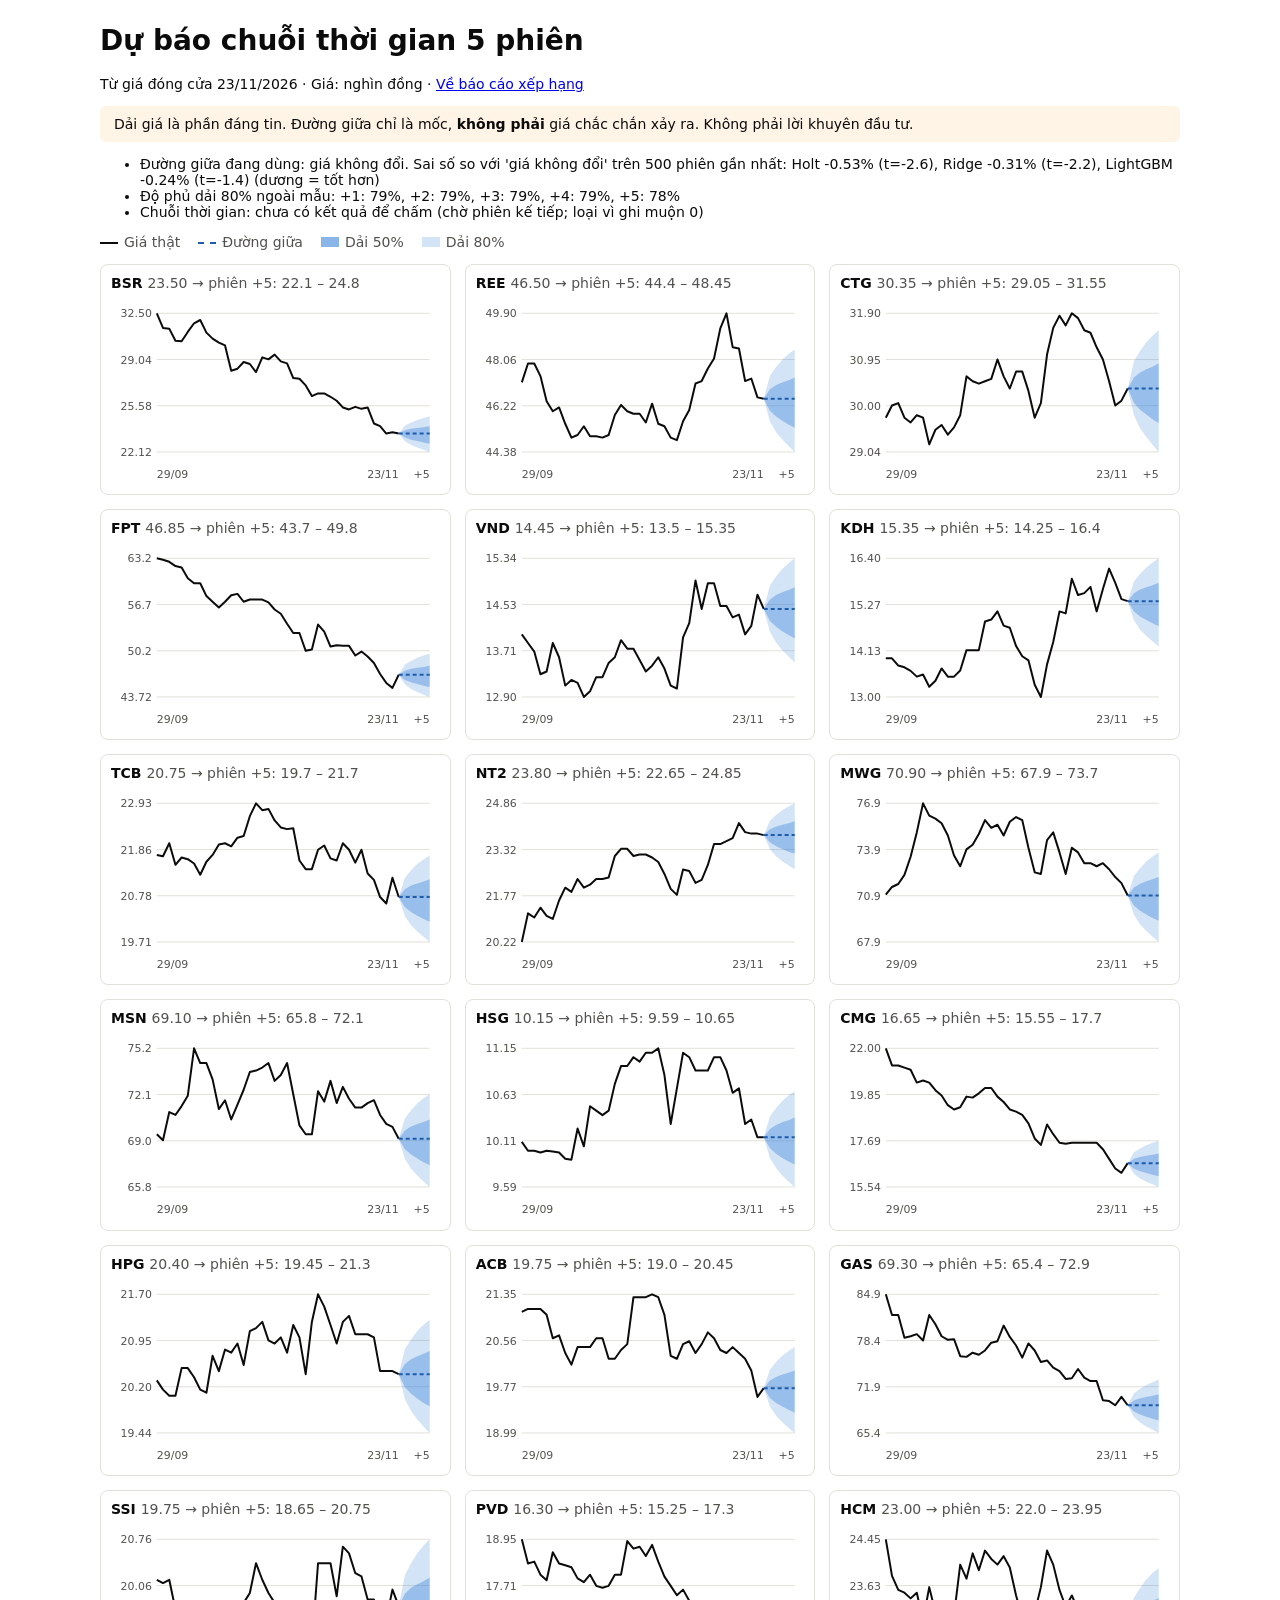
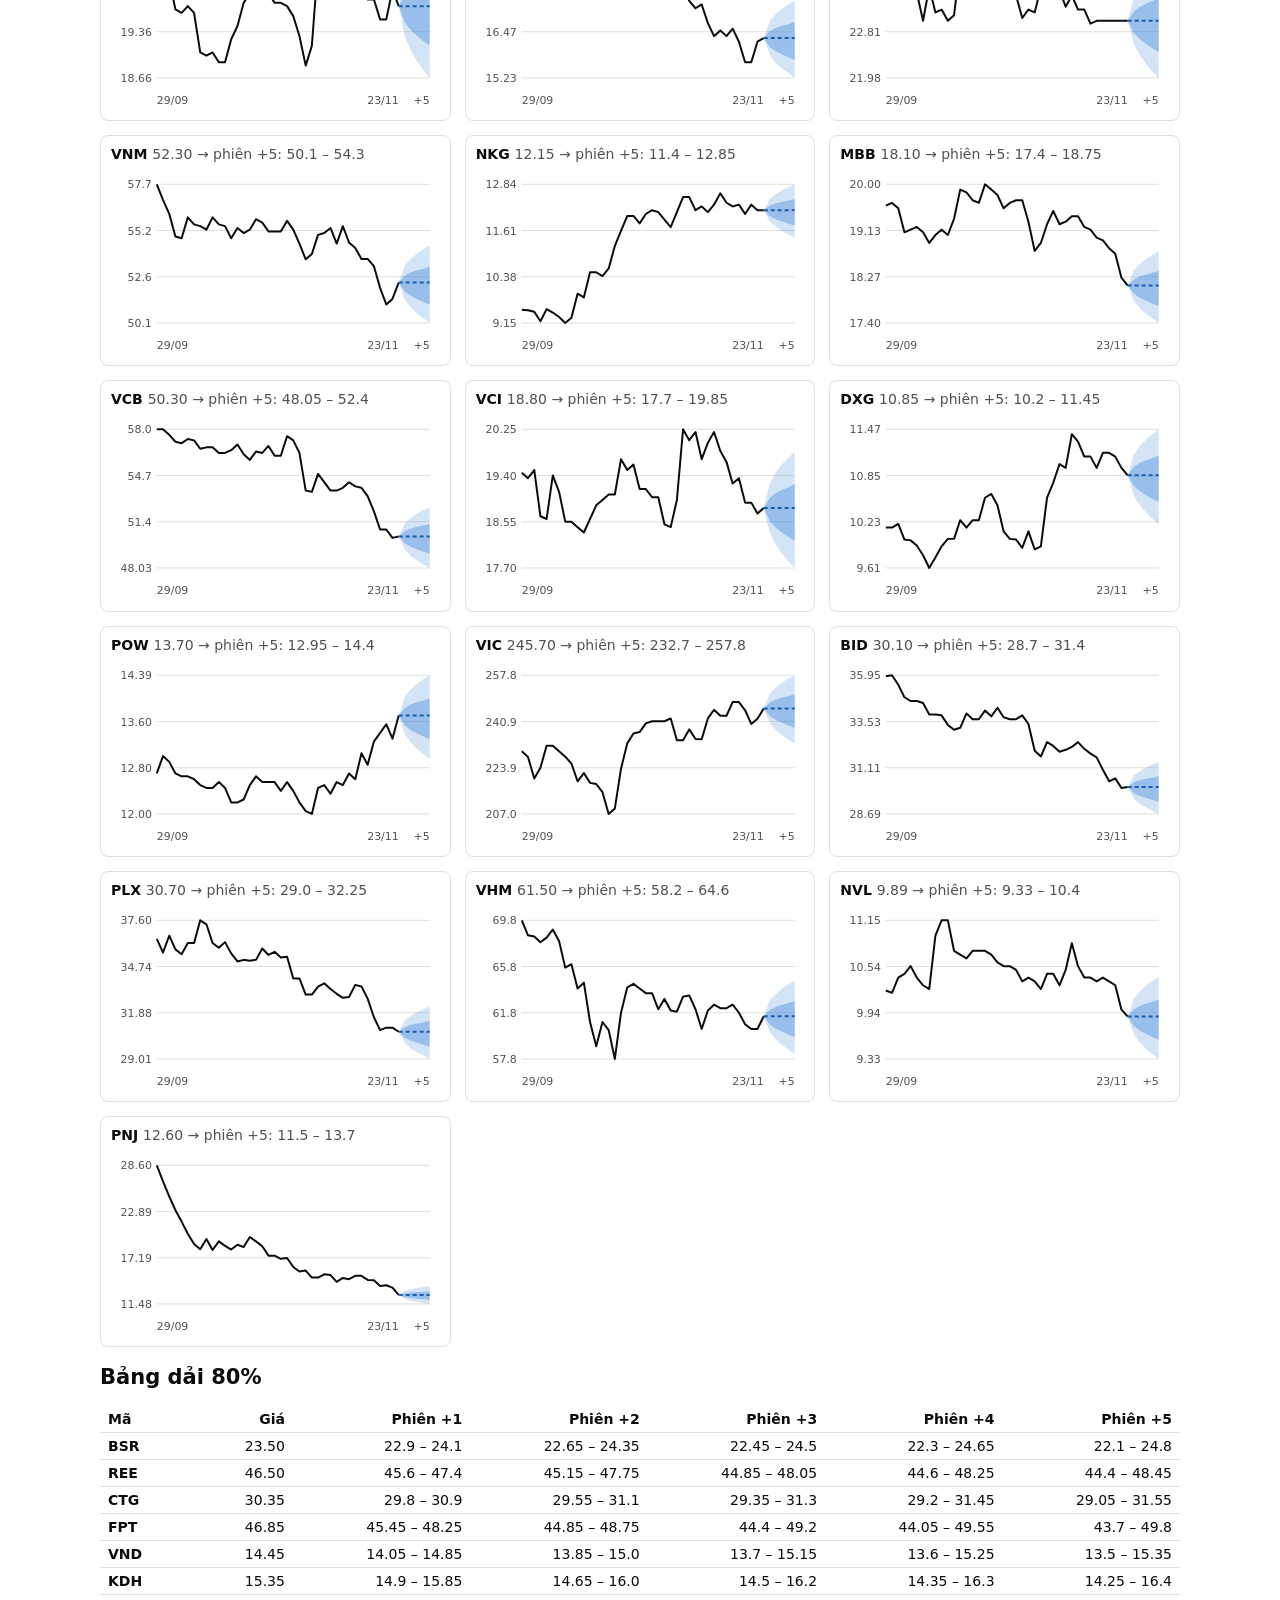
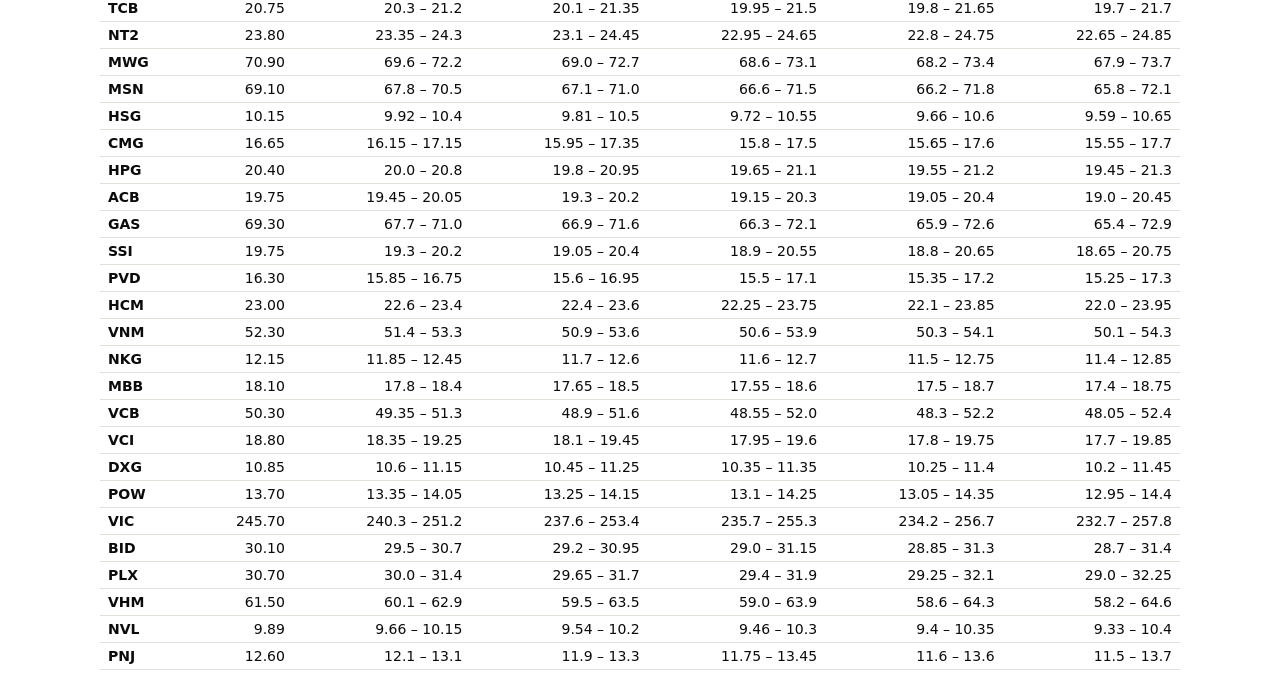
==== output/forecast.html @ 126f2294 "VN Stock Advisor: ranking, time-series forecast, live scoring and web page Co-Authored-By: Claude Op" ====
<!doctype html><html lang=vi><meta charset=utf-8><meta name=viewport content="width=device-width,initial-scale=1">
<title>Dự báo chuỗi thời gian</title><style>body{font:14px system-ui;max-width:1080px;margin:24px auto;padding:0 16px;color:#0b0b0b;background:#fff}
.g{display:grid;grid-template-columns:repeat(auto-fill,minmax(300px,1fr));gap:14px}
figure{margin:0;border:1px solid #e1e0d9;border-radius:8px;padding:10px;position:relative}
figcaption{font-weight:600;margin-bottom:4px}figcaption span{font-weight:400;color:#52514e}
svg{width:100%;height:auto;display:block}svg text{font:11px system-ui;fill:#52514e}
.k{display:flex;gap:18px;flex-wrap:wrap;margin:8px 0 14px;color:#52514e}.k i{display:inline-block;width:18px;height:10px;margin-right:6px}
.tip{position:absolute;display:none;background:#0b0b0b;color:#fff;font-size:12px;padding:4px 7px;border-radius:4px;pointer-events:none;white-space:nowrap;z-index:2}
.t{overflow-x:auto}table{border-collapse:collapse;width:100%}td,th{border-bottom:1px solid #e1e0d9;padding:5px 8px;text-align:right;white-space:nowrap}
td:first-child,th:first-child{text-align:left}.w{background:#fff4e5;padding:10px 14px;border-radius:6px}</style><h1>Dự báo chuỗi thời gian 5 phiên</h1>
<p>Từ giá đóng cửa 23/11/2026 · Giá: nghìn đồng · <a href=report.html>Về báo cáo xếp hạng</a></p>
<p class=w>Dải giá là phần đáng tin. Đường giữa chỉ là mốc, <b>không phải</b> giá chắc chắn xảy ra. Không phải lời khuyên đầu tư.</p>
<ul><li>Đường giữa đang dùng: giá không đổi. Sai số so với &#x27;giá không đổi&#x27; trên 500 phiên gần nhất: Holt -0.53% (t=-2.6), Ridge -0.31% (t=-2.2), LightGBM -0.24% (t=-1.4) (dương = tốt hơn)</li><li>Độ phủ dải 80% ngoài mẫu: +1: 79%, +2: 79%, +3: 79%, +4: 79%, +5: 78%</li><li>Chuỗi thời gian: chưa có kết quả để chấm (chờ phiên kế tiếp; loại vì ghi muộn 0)</li></ul>
<div class=k><span><i style="background:#0b0b0b;height:2px;vertical-align:middle"></i>Giá thật</span>
<span><i style="border-top:2px dashed #1c5cab;height:0;vertical-align:middle"></i>Đường giữa</span>
<span><i style="background:#2a78d6;opacity:.55"></i>Dải 50%</span><span><i style="background:#2a78d6;opacity:.2"></i>Dải 80%</span></div>
<div class=g><figure data-p='[[46.0, &quot;29/09: 32.50&quot;], [52.2, &quot;30/09: 31.40&quot;], [58.5, &quot;01/10: 31.35&quot;], [64.7, &quot;02/10: 30.45&quot;], [70.9, &quot;05/10: 30.40&quot;], [77.1, &quot;06/10: 31.10&quot;], [83.4, &quot;07/10: 31.75&quot;], [89.6, &quot;08/10: 32.00&quot;], [95.8, &quot;09/10: 31.05&quot;], [102.0, &quot;12/10: 30.60&quot;], [108.3, &quot;13/10: 30.30&quot;], [114.5, &quot;14/10: 30.10&quot;], [120.7, &quot;15/10: 28.20&quot;], [127.0, &quot;16/10: 28.35&quot;], [133.2, &quot;19/10: 28.85&quot;], [139.4, &quot;20/10: 28.70&quot;], [145.6, &quot;21/10: 28.10&quot;], [151.9, &quot;22/10: 29.20&quot;], [158.1, &quot;23/10: 29.05&quot;], [164.3, &quot;26/10: 29.40&quot;], [170.5, &quot;27/10: 28.90&quot;], [176.8, &quot;28/10: 28.75&quot;], [183.0, &quot;29/10: 27.65&quot;], [189.2, &quot;30/10: 27.60&quot;], [195.5, &quot;02/11: 27.10&quot;], [201.7, &quot;03/11: 26.30&quot;], [207.9, &quot;04/11: 26.50&quot;], [214.1, &quot;05/11: 26.50&quot;], [220.4, &quot;06/11: 26.25&quot;], [226.6, &quot;09/11: 25.95&quot;], [232.8, &quot;10/11: 25.45&quot;], [239.0, &quot;11/11: 25.30&quot;], [245.3, &quot;12/11: 25.50&quot;], [251.5, &quot;13/11: 25.35&quot;], [257.7, &quot;16/11: 25.45&quot;], [264.0, &quot;17/11: 24.25&quot;], [270.2, &quot;18/11: 24.05&quot;], [276.4, &quot;19/11: 23.50&quot;], [282.6, &quot;20/11: 23.60&quot;], [288.9, &quot;23/11: 23.50&quot;], [295.1, &quot;Phiên +1: 22.9 – 24.1 (80%)&quot;], [301.3, &quot;Phiên +2: 22.65 – 24.35 (80%)&quot;], [307.5, &quot;Phiên +3: 22.45 – 24.5 (80%)&quot;], [313.8, &quot;Phiên +4: 22.3 – 24.65 (80%)&quot;], [320.0, &quot;Phiên +5: 22.1 – 24.8 (80%)&quot;]]'><figcaption>BSR <span>23.50 → phiên +5: 22.1 – 24.8</span></figcaption><svg viewBox='0 0 330 190' role=img aria-label='BSR'><line x1=46 x2=320 y1=157.6 y2=157.6 stroke='#e1e0d9'/><text x=41 y=161.6 text-anchor=end>22.12</text><line x1=46 x2=320 y1=111.2 y2=111.2 stroke='#e1e0d9'/><text x=41 y=115.2 text-anchor=end>25.58</text><line x1=46 x2=320 y1=64.8 y2=64.8 stroke='#e1e0d9'/><text x=41 y=68.8 text-anchor=end>29.04</text><line x1=46 x2=320 y1=18.4 y2=18.4 stroke='#e1e0d9'/><text x=41 y=22.4 text-anchor=end>32.50</text><polygon points='288.9,139.1 295.1,131.2 301.3,128.0 307.5,125.5 313.8,123.6 320.0,121.7 320.0,157.6 313.8,155.4 307.5,153.2 301.3,150.7 295.1,146.9 288.9,139.1' fill='#2a78d6' opacity='.2'/><polygon points='288.9,139.1 295.1,135.9 301.3,134.4 307.5,133.5 313.8,132.7 320.0,131.6 320.0,149.3 313.8,148.0 307.5,146.7 301.3,145.3 295.1,143.2 288.9,139.1' fill='#2a78d6' opacity='.35'/><polyline points='46.0,18.4 52.2,33.1 58.5,33.8 64.7,45.9 70.9,46.5 77.1,37.1 83.4,28.4 89.6,25.1 95.8,37.8 102.0,43.8 108.3,47.9 114.5,50.6 120.7,76.0 127.0,74.0 133.2,67.3 139.4,69.3 145.6,77.4 151.9,62.6 158.1,64.6 164.3,59.9 170.5,66.7 176.8,68.7 183.0,83.4 189.2,84.1 195.5,90.8 201.7,101.5 207.9,98.8 214.1,98.8 220.4,102.2 226.6,106.2 232.8,112.9 239.0,114.9 245.3,112.3 251.5,114.3 257.7,112.9 264.0,129.0 270.2,131.7 276.4,139.1 282.6,137.8 288.9,139.1' fill=none stroke='#0b0b0b' stroke-width=2 stroke-linejoin=round /><polyline points='288.9,139.1 295.1,139.1 301.3,139.1 307.5,139.1 313.8,139.1 320.0,139.1' fill=none stroke='#1c5cab' stroke-width=2 stroke-dasharray='4 3'/><text x=46 y=184>29/09</text><text x=288.9 y=184 text-anchor=end>23/11</text><text x=320 y=184 text-anchor=end>+5</text><line class=x y1=10 y2=166 stroke='#898781' style='display:none'/></svg><div class=tip></div></figure><figure data-p='[[46.0, &quot;29/09: 47.15&quot;], [52.2, &quot;30/09: 47.90&quot;], [58.5, &quot;01/10: 47.90&quot;], [64.7, &quot;02/10: 47.40&quot;], [70.9, &quot;05/10: 46.40&quot;], [77.1, &quot;06/10: 46.00&quot;], [83.4, &quot;07/10: 46.15&quot;], [89.6, &quot;08/10: 45.50&quot;], [95.8, &quot;09/10: 44.95&quot;], [102.0, &quot;12/10: 45.05&quot;], [108.3, &quot;13/10: 45.40&quot;], [114.5, &quot;14/10: 45.00&quot;], [120.7, &quot;15/10: 45.00&quot;], [127.0, &quot;16/10: 44.95&quot;], [133.2, &quot;19/10: 45.05&quot;], [139.4, &quot;20/10: 45.85&quot;], [145.6, &quot;21/10: 46.25&quot;], [151.9, &quot;22/10: 46.00&quot;], [158.1, &quot;23/10: 45.90&quot;], [164.3, &quot;26/10: 45.90&quot;], [170.5, &quot;27/10: 45.55&quot;], [176.8, &quot;28/10: 46.30&quot;], [183.0, &quot;29/10: 45.50&quot;], [189.2, &quot;30/10: 45.40&quot;], [195.5, &quot;02/11: 44.95&quot;], [201.7, &quot;03/11: 44.85&quot;], [207.9, &quot;04/11: 45.60&quot;], [214.1, &quot;05/11: 46.05&quot;], [220.4, &quot;06/11: 47.10&quot;], [226.6, &quot;09/11: 47.20&quot;], [232.8, &quot;10/11: 47.70&quot;], [239.0, &quot;11/11: 48.10&quot;], [245.3, &quot;12/11: 49.30&quot;], [251.5, &quot;13/11: 49.90&quot;], [257.7, &quot;16/11: 48.55&quot;], [264.0, &quot;17/11: 48.50&quot;], [270.2, &quot;18/11: 47.20&quot;], [276.4, &quot;19/11: 47.30&quot;], [282.6, &quot;20/11: 46.55&quot;], [288.9, &quot;23/11: 46.50&quot;], [295.1, &quot;Phiên +1: 45.6 – 47.4 (80%)&quot;], [301.3, &quot;Phiên +2: 45.15 – 47.75 (80%)&quot;], [307.5, &quot;Phiên +3: 44.85 – 48.05 (80%)&quot;], [313.8, &quot;Phiên +4: 44.6 – 48.25 (80%)&quot;], [320.0, &quot;Phiên +5: 44.4 – 48.45 (80%)&quot;]]'><figcaption>REE <span>46.50 → phiên +5: 44.4 – 48.45</span></figcaption><svg viewBox='0 0 330 190' role=img aria-label='REE'><line x1=46 x2=320 y1=157.6 y2=157.6 stroke='#e1e0d9'/><text x=41 y=161.6 text-anchor=end>44.38</text><line x1=46 x2=320 y1=111.2 y2=111.2 stroke='#e1e0d9'/><text x=41 y=115.2 text-anchor=end>46.22</text><line x1=46 x2=320 y1=64.8 y2=64.8 stroke='#e1e0d9'/><text x=41 y=68.8 text-anchor=end>48.06</text><line x1=46 x2=320 y1=18.4 y2=18.4 stroke='#e1e0d9'/><text x=41 y=22.4 text-anchor=end>49.90</text><polygon points='288.9,104.1 295.1,81.0 301.3,72.2 307.5,64.9 313.8,59.3 320.0,54.6 320.0,157.6 313.8,151.5 307.5,145.2 301.3,137.7 295.1,126.9 288.9,104.1' fill='#2a78d6' opacity='.2'/><polygon points='288.9,104.1 295.1,94.7 301.3,90.4 307.5,87.8 313.8,85.6 320.0,82.8 320.0,133.4 313.8,130.1 307.5,126.2 301.3,122.0 295.1,116.2 288.9,104.1' fill='#2a78d6' opacity='.35'/><polyline points='46.0,87.7 52.2,68.8 58.5,68.8 64.7,81.4 70.9,106.6 77.1,116.7 83.4,112.9 89.6,129.3 95.8,143.2 102.0,140.6 108.3,131.8 114.5,141.9 120.7,141.9 127.0,143.2 133.2,140.6 139.4,120.5 145.6,110.4 151.9,116.7 158.1,119.2 164.3,119.2 170.5,128.0 176.8,109.1 183.0,129.3 189.2,131.8 195.5,143.2 201.7,145.7 207.9,126.8 214.1,115.4 220.4,88.9 226.6,86.4 232.8,73.8 239.0,63.7 245.3,33.5 251.5,18.4 257.7,52.4 264.0,53.7 270.2,86.4 276.4,83.9 282.6,102.8 288.9,104.1' fill=none stroke='#0b0b0b' stroke-width=2 stroke-linejoin=round /><polyline points='288.9,104.1 295.1,104.1 301.3,104.1 307.5,104.1 313.8,104.1 320.0,104.1' fill=none stroke='#1c5cab' stroke-width=2 stroke-dasharray='4 3'/><text x=46 y=184>29/09</text><text x=288.9 y=184 text-anchor=end>23/11</text><text x=320 y=184 text-anchor=end>+5</text><line class=x y1=10 y2=166 stroke='#898781' style='display:none'/></svg><div class=tip></div></figure><figure data-p='[[46.0, &quot;29/09: 29.75&quot;], [52.2, &quot;30/09: 30.00&quot;], [58.5, &quot;01/10: 30.05&quot;], [64.7, &quot;02/10: 29.75&quot;], [70.9, &quot;05/10: 29.65&quot;], [77.1, &quot;06/10: 29.80&quot;], [83.4, &quot;07/10: 29.75&quot;], [89.6, &quot;08/10: 29.20&quot;], [95.8, &quot;09/10: 29.50&quot;], [102.0, &quot;12/10: 29.60&quot;], [108.3, &quot;13/10: 29.40&quot;], [114.5, &quot;14/10: 29.55&quot;], [120.7, &quot;15/10: 29.80&quot;], [127.0, &quot;16/10: 30.60&quot;], [133.2, &quot;19/10: 30.50&quot;], [139.4, &quot;20/10: 30.45&quot;], [145.6, &quot;21/10: 30.50&quot;], [151.9, &quot;22/10: 30.55&quot;], [158.1, &quot;23/10: 30.95&quot;], [164.3, &quot;26/10: 30.60&quot;], [170.5, &quot;27/10: 30.35&quot;], [176.8, &quot;28/10: 30.70&quot;], [183.0, &quot;29/10: 30.70&quot;], [189.2, &quot;30/10: 30.30&quot;], [195.5, &quot;02/11: 29.75&quot;], [201.7, &quot;03/11: 30.05&quot;], [207.9, &quot;04/11: 31.05&quot;], [214.1, &quot;05/11: 31.60&quot;], [220.4, &quot;06/11: 31.85&quot;], [226.6, &quot;09/11: 31.65&quot;], [232.8, &quot;10/11: 31.90&quot;], [239.0, &quot;11/11: 31.80&quot;], [245.3, &quot;12/11: 31.55&quot;], [251.5, &quot;13/11: 31.50&quot;], [257.7, &quot;16/11: 31.20&quot;], [264.0, &quot;17/11: 30.95&quot;], [270.2, &quot;18/11: 30.50&quot;], [276.4, &quot;19/11: 30.00&quot;], [282.6, &quot;20/11: 30.10&quot;], [288.9, &quot;23/11: 30.35&quot;], [295.1, &quot;Phiên +1: 29.8 – 30.9 (80%)&quot;], [301.3, &quot;Phiên +2: 29.55 – 31.1 (80%)&quot;], [307.5, &quot;Phiên +3: 29.35 – 31.3 (80%)&quot;], [313.8, &quot;Phiên +4: 29.2 – 31.45 (80%)&quot;], [320.0, &quot;Phiên +5: 29.05 – 31.55 (80%)&quot;]]'><figcaption>CTG <span>30.35 → phiên +5: 29.05 – 31.55</span></figcaption><svg viewBox='0 0 330 190' role=img aria-label='CTG'><line x1=46 x2=320 y1=157.6 y2=157.6 stroke='#e1e0d9'/><text x=41 y=161.6 text-anchor=end>29.04</text><line x1=46 x2=320 y1=111.2 y2=111.2 stroke='#e1e0d9'/><text x=41 y=115.2 text-anchor=end>30.00</text><line x1=46 x2=320 y1=64.8 y2=64.8 stroke='#e1e0d9'/><text x=41 y=68.8 text-anchor=end>30.95</text><line x1=46 x2=320 y1=18.4 y2=18.4 stroke='#e1e0d9'/><text x=41 y=22.4 text-anchor=end>31.90</text><polygon points='288.9,93.9 295.1,66.7 301.3,56.2 307.5,47.5 313.8,40.8 320.0,35.2 320.0,157.6 313.8,150.3 307.5,142.7 301.3,133.8 295.1,120.8 288.9,93.9' fill='#2a78d6' opacity='.2'/><polygon points='288.9,93.9 295.1,82.9 301.3,77.8 307.5,74.6 313.8,72.0 320.0,68.6 320.0,128.7 313.8,124.8 307.5,120.1 301.3,115.1 295.1,108.2 288.9,93.9' fill='#2a78d6' opacity='.35'/><polyline points='46.0,123.2 52.2,111.0 58.5,108.5 64.7,123.2 70.9,128.0 77.1,120.7 83.4,123.2 89.6,150.0 95.8,135.3 102.0,130.5 108.3,140.2 114.5,132.9 120.7,120.7 127.0,81.7 133.2,86.6 139.4,89.0 145.6,86.6 151.9,84.2 158.1,64.7 164.3,81.7 170.5,93.9 176.8,76.9 183.0,76.9 189.2,96.3 195.5,123.2 201.7,108.5 207.9,59.8 214.1,33.0 220.4,20.8 226.6,30.5 232.8,18.4 239.0,23.2 245.3,35.4 251.5,37.9 257.7,52.5 264.0,64.7 270.2,86.6 276.4,111.0 282.6,106.1 288.9,93.9' fill=none stroke='#0b0b0b' stroke-width=2 stroke-linejoin=round /><polyline points='288.9,93.9 295.1,93.9 301.3,93.9 307.5,93.9 313.8,93.9 320.0,93.9' fill=none stroke='#1c5cab' stroke-width=2 stroke-dasharray='4 3'/><text x=46 y=184>29/09</text><text x=288.9 y=184 text-anchor=end>23/11</text><text x=320 y=184 text-anchor=end>+5</text><line class=x y1=10 y2=166 stroke='#898781' style='display:none'/></svg><div class=tip></div></figure><figure data-p='[[46.0, &quot;29/09: 63.20&quot;], [52.2, &quot;30/09: 63.00&quot;], [58.5, &quot;01/10: 62.70&quot;], [64.7, &quot;02/10: 62.10&quot;], [70.9, &quot;05/10: 61.90&quot;], [77.1, &quot;06/10: 60.40&quot;], [83.4, &quot;07/10: 59.70&quot;], [89.6, &quot;08/10: 59.70&quot;], [95.8, &quot;09/10: 57.90&quot;], [102.0, &quot;12/10: 57.10&quot;], [108.3, &quot;13/10: 56.30&quot;], [114.5, &quot;14/10: 57.10&quot;], [120.7, &quot;15/10: 58.00&quot;], [127.0, &quot;16/10: 58.20&quot;], [133.2, &quot;19/10: 57.10&quot;], [139.4, &quot;20/10: 57.40&quot;], [145.6, &quot;21/10: 57.40&quot;], [151.9, &quot;22/10: 57.40&quot;], [158.1, &quot;23/10: 57.00&quot;], [164.3, &quot;26/10: 56.00&quot;], [170.5, &quot;27/10: 55.40&quot;], [176.8, &quot;28/10: 54.00&quot;], [183.0, &quot;29/10: 52.70&quot;], [189.2, &quot;30/10: 52.70&quot;], [195.5, &quot;02/11: 50.20&quot;], [201.7, &quot;03/11: 50.40&quot;], [207.9, &quot;04/11: 53.90&quot;], [214.1, &quot;05/11: 52.90&quot;], [220.4, &quot;06/11: 50.80&quot;], [226.6, &quot;09/11: 51.00&quot;], [232.8, &quot;10/11: 50.90&quot;], [239.0, &quot;11/11: 50.90&quot;], [245.3, &quot;12/11: 49.55&quot;], [251.5, &quot;13/11: 50.10&quot;], [257.7, &quot;16/11: 49.40&quot;], [264.0, &quot;17/11: 48.50&quot;], [270.2, &quot;18/11: 46.95&quot;], [276.4, &quot;19/11: 45.70&quot;], [282.6, &quot;20/11: 45.00&quot;], [288.9, &quot;23/11: 46.85&quot;], [295.1, &quot;Phiên +1: 45.45 – 48.25 (80%)&quot;], [301.3, &quot;Phiên +2: 44.85 – 48.75 (80%)&quot;], [307.5, &quot;Phiên +3: 44.4 – 49.2 (80%)&quot;], [313.8, &quot;Phiên +4: 44.05 – 49.55 (80%)&quot;], [320.0, &quot;Phiên +5: 43.7 – 49.8 (80%)&quot;]]'><figcaption>FPT <span>46.85 → phiên +5: 43.7 – 49.8</span></figcaption><svg viewBox='0 0 330 190' role=img aria-label='FPT'><line x1=46 x2=320 y1=157.6 y2=157.6 stroke='#e1e0d9'/><text x=41 y=161.6 text-anchor=end>43.72</text><line x1=46 x2=320 y1=111.2 y2=111.2 stroke='#e1e0d9'/><text x=41 y=115.2 text-anchor=end>50.2</text><line x1=46 x2=320 y1=64.8 y2=64.8 stroke='#e1e0d9'/><text x=41 y=68.8 text-anchor=end>56.7</text><line x1=46 x2=320 y1=18.4 y2=18.4 stroke='#e1e0d9'/><text x=41 y=22.4 text-anchor=end>63.2</text><polygon points='288.9,135.3 295.1,125.1 301.3,121.5 307.5,118.3 313.8,116.0 320.0,114.2 320.0,157.6 313.8,155.3 307.5,152.7 301.3,149.6 295.1,145.2 288.9,135.3' fill='#2a78d6' opacity='.2'/><polygon points='288.9,135.3 295.1,131.2 301.3,129.4 307.5,128.2 313.8,127.4 320.0,126.2 320.0,147.6 313.8,146.3 307.5,144.7 301.3,142.9 295.1,140.6 288.9,135.3' fill='#2a78d6' opacity='.35'/><polyline points='46.0,18.4 52.2,19.8 58.5,21.9 64.7,26.2 70.9,27.7 77.1,38.4 83.4,43.4 89.6,43.4 95.8,56.3 102.0,62.0 108.3,67.7 114.5,62.0 120.7,55.5 127.0,54.1 133.2,62.0 139.4,59.8 145.6,59.8 151.9,59.8 158.1,62.7 164.3,69.8 170.5,74.1 176.8,84.1 183.0,93.4 189.2,93.4 195.5,111.3 201.7,109.9 207.9,84.9 214.1,92.0 220.4,107.0 226.6,105.6 232.8,106.3 239.0,106.3 245.3,116.0 251.5,112.0 257.7,117.0 264.0,123.5 270.2,134.6 276.4,143.5 282.6,148.5 288.9,135.3' fill=none stroke='#0b0b0b' stroke-width=2 stroke-linejoin=round /><polyline points='288.9,135.3 295.1,135.3 301.3,135.3 307.5,135.3 313.8,135.3 320.0,135.3' fill=none stroke='#1c5cab' stroke-width=2 stroke-dasharray='4 3'/><text x=46 y=184>29/09</text><text x=288.9 y=184 text-anchor=end>23/11</text><text x=320 y=184 text-anchor=end>+5</text><line class=x y1=10 y2=166 stroke='#898781' style='display:none'/></svg><div class=tip></div></figure><figure data-p='[[46.0, &quot;29/09: 14.00&quot;], [52.2, &quot;30/09: 13.85&quot;], [58.5, &quot;01/10: 13.70&quot;], [64.7, &quot;02/10: 13.30&quot;], [70.9, &quot;05/10: 13.35&quot;], [77.1, &quot;06/10: 13.85&quot;], [83.4, &quot;07/10: 13.60&quot;], [89.6, &quot;08/10: 13.10&quot;], [95.8, &quot;09/10: 13.20&quot;], [102.0, &quot;12/10: 13.15&quot;], [108.3, &quot;13/10: 12.90&quot;], [114.5, &quot;14/10: 13.00&quot;], [120.7, &quot;15/10: 13.25&quot;], [127.0, &quot;16/10: 13.25&quot;], [133.2, &quot;19/10: 13.50&quot;], [139.4, &quot;20/10: 13.60&quot;], [145.6, &quot;21/10: 13.90&quot;], [151.9, &quot;22/10: 13.75&quot;], [158.1, &quot;23/10: 13.75&quot;], [164.3, &quot;26/10: 13.55&quot;], [170.5, &quot;27/10: 13.35&quot;], [176.8, &quot;28/10: 13.45&quot;], [183.0, &quot;29/10: 13.60&quot;], [189.2, &quot;30/10: 13.40&quot;], [195.5, &quot;02/11: 13.10&quot;], [201.7, &quot;03/11: 13.05&quot;], [207.9, &quot;04/11: 13.95&quot;], [214.1, &quot;05/11: 14.20&quot;], [220.4, &quot;06/11: 14.95&quot;], [226.6, &quot;09/11: 14.45&quot;], [232.8, &quot;10/11: 14.90&quot;], [239.0, &quot;11/11: 14.90&quot;], [245.3, &quot;12/11: 14.50&quot;], [251.5, &quot;13/11: 14.50&quot;], [257.7, &quot;16/11: 14.30&quot;], [264.0, &quot;17/11: 14.35&quot;], [270.2, &quot;18/11: 14.00&quot;], [276.4, &quot;19/11: 14.15&quot;], [282.6, &quot;20/11: 14.70&quot;], [288.9, &quot;23/11: 14.45&quot;], [295.1, &quot;Phiên +1: 14.05 – 14.85 (80%)&quot;], [301.3, &quot;Phiên +2: 13.85 – 15.0 (80%)&quot;], [307.5, &quot;Phiên +3: 13.7 – 15.15 (80%)&quot;], [313.8, &quot;Phiên +4: 13.6 – 15.25 (80%)&quot;], [320.0, &quot;Phiên +5: 13.5 – 15.35 (80%)&quot;]]'><figcaption>VND <span>14.45 → phiên +5: 13.5 – 15.35</span></figcaption><svg viewBox='0 0 330 190' role=img aria-label='VND'><line x1=46 x2=320 y1=157.6 y2=157.6 stroke='#e1e0d9'/><text x=41 y=161.6 text-anchor=end>12.90</text><line x1=46 x2=320 y1=111.2 y2=111.2 stroke='#e1e0d9'/><text x=41 y=115.2 text-anchor=end>13.71</text><line x1=46 x2=320 y1=64.8 y2=64.8 stroke='#e1e0d9'/><text x=41 y=68.8 text-anchor=end>14.53</text><line x1=46 x2=320 y1=18.4 y2=18.4 stroke='#e1e0d9'/><text x=41 y=22.4 text-anchor=end>15.34</text><polygon points='288.9,69.2 295.1,45.7 301.3,36.6 307.5,29.1 313.8,23.3 320.0,18.4 320.0,123.1 313.8,117.0 307.5,110.6 301.3,103.0 295.1,92.1 288.9,69.2' fill='#2a78d6' opacity='.2'/><polygon points='288.9,69.2 295.1,59.7 301.3,55.3 307.5,52.5 313.8,50.3 320.0,47.4 320.0,98.8 313.8,95.5 307.5,91.5 301.3,87.2 295.1,81.3 288.9,69.2' fill='#2a78d6' opacity='.35'/><polyline points='46.0,94.8 52.2,103.4 58.5,112.0 64.7,134.8 70.9,132.0 77.1,103.4 83.4,117.7 89.6,146.2 95.8,140.5 102.0,143.4 108.3,157.6 114.5,151.9 120.7,137.7 127.0,137.7 133.2,123.4 139.4,117.7 145.6,100.6 151.9,109.1 158.1,109.1 164.3,120.5 170.5,132.0 176.8,126.2 183.0,117.7 189.2,129.1 195.5,146.2 201.7,149.1 207.9,97.7 214.1,83.4 220.4,40.6 226.6,69.2 232.8,43.5 239.0,43.5 245.3,66.3 251.5,66.3 257.7,77.7 264.0,74.9 270.2,94.8 276.4,86.3 282.6,54.9 288.9,69.2' fill=none stroke='#0b0b0b' stroke-width=2 stroke-linejoin=round /><polyline points='288.9,69.2 295.1,69.2 301.3,69.2 307.5,69.2 313.8,69.2 320.0,69.2' fill=none stroke='#1c5cab' stroke-width=2 stroke-dasharray='4 3'/><text x=46 y=184>29/09</text><text x=288.9 y=184 text-anchor=end>23/11</text><text x=320 y=184 text-anchor=end>+5</text><line class=x y1=10 y2=166 stroke='#898781' style='display:none'/></svg><div class=tip></div></figure><figure data-p='[[46.0, &quot;29/09: 13.95&quot;], [52.2, &quot;30/09: 13.95&quot;], [58.5, &quot;01/10: 13.77&quot;], [64.7, &quot;02/10: 13.73&quot;], [70.9, &quot;05/10: 13.64&quot;], [77.1, &quot;06/10: 13.50&quot;], [83.4, &quot;07/10: 13.55&quot;], [89.6, &quot;08/10: 13.25&quot;], [95.8, &quot;09/10: 13.40&quot;], [102.0, &quot;12/10: 13.70&quot;], [108.3, &quot;13/10: 13.50&quot;], [114.5, &quot;14/10: 13.50&quot;], [120.7, &quot;15/10: 13.65&quot;], [127.0, &quot;16/10: 14.15&quot;], [133.2, &quot;19/10: 14.15&quot;], [139.4, &quot;20/10: 14.15&quot;], [145.6, &quot;21/10: 14.85&quot;], [151.9, &quot;22/10: 14.90&quot;], [158.1, &quot;23/10: 15.10&quot;], [164.3, &quot;26/10: 14.75&quot;], [170.5, &quot;27/10: 14.70&quot;], [176.8, &quot;28/10: 14.25&quot;], [183.0, &quot;29/10: 14.00&quot;], [189.2, &quot;30/10: 13.90&quot;], [195.5, &quot;02/11: 13.30&quot;], [201.7, &quot;03/11: 13.00&quot;], [207.9, &quot;04/11: 13.80&quot;], [214.1, &quot;05/11: 14.35&quot;], [220.4, &quot;06/11: 15.10&quot;], [226.6, &quot;09/11: 15.05&quot;], [232.8, &quot;10/11: 15.90&quot;], [239.0, &quot;11/11: 15.50&quot;], [245.3, &quot;12/11: 15.55&quot;], [251.5, &quot;13/11: 15.70&quot;], [257.7, &quot;16/11: 15.10&quot;], [264.0, &quot;17/11: 15.65&quot;], [270.2, &quot;18/11: 16.15&quot;], [276.4, &quot;19/11: 15.80&quot;], [282.6, &quot;20/11: 15.40&quot;], [288.9, &quot;23/11: 15.35&quot;], [295.1, &quot;Phiên +1: 14.9 – 15.85 (80%)&quot;], [301.3, &quot;Phiên +2: 14.65 – 16.0 (80%)&quot;], [307.5, &quot;Phiên +3: 14.5 – 16.2 (80%)&quot;], [313.8, &quot;Phiên +4: 14.35 – 16.3 (80%)&quot;], [320.0, &quot;Phiên +5: 14.25 – 16.4 (80%)&quot;]]'><figcaption>KDH <span>15.35 → phiên +5: 14.25 – 16.4</span></figcaption><svg viewBox='0 0 330 190' role=img aria-label='KDH'><line x1=46 x2=320 y1=157.6 y2=157.6 stroke='#e1e0d9'/><text x=41 y=161.6 text-anchor=end>13.00</text><line x1=46 x2=320 y1=111.2 y2=111.2 stroke='#e1e0d9'/><text x=41 y=115.2 text-anchor=end>14.13</text><line x1=46 x2=320 y1=64.8 y2=64.8 stroke='#e1e0d9'/><text x=41 y=68.8 text-anchor=end>15.27</text><line x1=46 x2=320 y1=18.4 y2=18.4 stroke='#e1e0d9'/><text x=41 y=22.4 text-anchor=end>16.40</text><polygon points='288.9,61.4 295.1,41.7 301.3,33.9 307.5,27.6 313.8,22.7 320.0,18.4 320.0,106.9 313.8,101.6 307.5,96.3 301.3,90.0 295.1,80.7 288.9,61.4' fill='#2a78d6' opacity='.2'/><polygon points='288.9,61.4 295.1,53.5 301.3,49.7 307.5,47.4 313.8,45.5 320.0,43.0 320.0,86.5 313.8,83.6 307.5,80.3 301.3,76.7 295.1,71.7 288.9,61.4' fill='#2a78d6' opacity='.35'/><polyline points='46.0,118.8 52.2,118.8 58.5,126.1 64.7,127.8 70.9,131.4 77.1,137.2 83.4,135.1 89.6,147.4 95.8,141.3 102.0,129.0 108.3,137.2 114.5,137.2 120.7,131.0 127.0,110.6 133.2,110.6 139.4,110.6 145.6,81.9 151.9,79.9 158.1,71.7 164.3,86.0 170.5,88.1 176.8,106.5 183.0,116.7 189.2,120.8 195.5,145.4 201.7,157.6 207.9,124.9 214.1,102.4 220.4,71.7 226.6,73.7 232.8,38.9 239.0,55.3 245.3,53.3 251.5,47.1 257.7,71.7 264.0,49.2 270.2,28.7 276.4,43.0 282.6,59.4 288.9,61.4' fill=none stroke='#0b0b0b' stroke-width=2 stroke-linejoin=round /><polyline points='288.9,61.4 295.1,61.4 301.3,61.4 307.5,61.4 313.8,61.4 320.0,61.4' fill=none stroke='#1c5cab' stroke-width=2 stroke-dasharray='4 3'/><text x=46 y=184>29/09</text><text x=288.9 y=184 text-anchor=end>23/11</text><text x=320 y=184 text-anchor=end>+5</text><line class=x y1=10 y2=166 stroke='#898781' style='display:none'/></svg><div class=tip></div></figure><figure data-p='[[46.0, &quot;29/09: 21.73&quot;], [52.2, &quot;30/09: 21.70&quot;], [58.5, &quot;01/10: 22.00&quot;], [64.7, &quot;02/10: 21.50&quot;], [70.9, &quot;05/10: 21.67&quot;], [77.1, &quot;06/10: 21.63&quot;], [83.4, &quot;07/10: 21.53&quot;], [89.6, &quot;08/10: 21.27&quot;], [95.8, &quot;09/10: 21.57&quot;], [102.0, &quot;12/10: 21.73&quot;], [108.3, &quot;13/10: 21.97&quot;], [114.5, &quot;14/10: 22.00&quot;], [120.7, &quot;15/10: 21.93&quot;], [127.0, &quot;16/10: 22.13&quot;], [133.2, &quot;19/10: 22.17&quot;], [139.4, &quot;20/10: 22.63&quot;], [145.6, &quot;21/10: 22.93&quot;], [151.9, &quot;22/10: 22.77&quot;], [158.1, &quot;23/10: 22.80&quot;], [164.3, &quot;26/10: 22.53&quot;], [170.5, &quot;27/10: 22.37&quot;], [176.8, &quot;28/10: 22.33&quot;], [183.0, &quot;29/10: 22.35&quot;], [189.2, &quot;30/10: 21.60&quot;], [195.5, &quot;02/11: 21.40&quot;], [201.7, &quot;03/11: 21.40&quot;], [207.9, &quot;04/11: 21.85&quot;], [214.1, &quot;05/11: 21.95&quot;], [220.4, &quot;06/11: 21.65&quot;], [226.6, &quot;09/11: 21.60&quot;], [232.8, &quot;10/11: 22.00&quot;], [239.0, &quot;11/11: 21.85&quot;], [245.3, &quot;12/11: 21.55&quot;], [251.5, &quot;13/11: 21.85&quot;], [257.7, &quot;16/11: 21.30&quot;], [264.0, &quot;17/11: 21.15&quot;], [270.2, &quot;18/11: 20.75&quot;], [276.4, &quot;19/11: 20.60&quot;], [282.6, &quot;20/11: 21.20&quot;], [288.9, &quot;23/11: 20.75&quot;], [295.1, &quot;Phiên +1: 20.3 – 21.2 (80%)&quot;], [301.3, &quot;Phiên +2: 20.1 – 21.35 (80%)&quot;], [307.5, &quot;Phiên +3: 19.95 – 21.5 (80%)&quot;], [313.8, &quot;Phiên +4: 19.8 – 21.65 (80%)&quot;], [320.0, &quot;Phiên +5: 19.7 – 21.7 (80%)&quot;]]'><figcaption>TCB <span>20.75 → phiên +5: 19.7 – 21.7</span></figcaption><svg viewBox='0 0 330 190' role=img aria-label='TCB'><line x1=46 x2=320 y1=157.6 y2=157.6 stroke='#e1e0d9'/><text x=41 y=161.6 text-anchor=end>19.71</text><line x1=46 x2=320 y1=111.2 y2=111.2 stroke='#e1e0d9'/><text x=41 y=115.2 text-anchor=end>20.78</text><line x1=46 x2=320 y1=64.8 y2=64.8 stroke='#e1e0d9'/><text x=41 y=68.8 text-anchor=end>21.86</text><line x1=46 x2=320 y1=18.4 y2=18.4 stroke='#e1e0d9'/><text x=41 y=22.4 text-anchor=end>22.93</text><polygon points='288.9,112.5 295.1,93.1 301.3,85.6 307.5,79.4 313.8,74.7 320.0,70.7 320.0,157.6 313.8,152.5 307.5,147.2 301.3,140.8 295.1,131.7 288.9,112.5' fill='#2a78d6' opacity='.2'/><polygon points='288.9,112.5 295.1,104.7 301.3,101.0 307.5,98.8 313.8,96.9 320.0,94.6 320.0,137.2 313.8,134.5 307.5,131.2 301.3,127.6 295.1,122.7 288.9,112.5' fill='#2a78d6' opacity='.35'/><polyline points='46.0,70.2 52.2,71.5 58.5,58.5 64.7,80.1 70.9,72.8 77.1,74.5 83.4,78.8 89.6,90.1 95.8,77.1 102.0,70.2 108.3,59.8 114.5,58.5 120.7,61.6 127.0,52.9 133.2,51.2 139.4,31.3 145.6,18.4 151.9,25.3 158.1,24.0 164.3,35.6 170.5,42.6 176.8,44.3 183.0,43.4 189.2,75.8 195.5,84.5 201.7,84.5 207.9,65.0 214.1,60.7 220.4,73.7 226.6,75.8 232.8,58.5 239.0,65.0 245.3,78.0 251.5,65.0 257.7,88.8 264.0,95.3 270.2,112.5 276.4,119.0 282.6,93.1 288.9,112.5' fill=none stroke='#0b0b0b' stroke-width=2 stroke-linejoin=round /><polyline points='288.9,112.5 295.1,112.5 301.3,112.5 307.5,112.5 313.8,112.5 320.0,112.5' fill=none stroke='#1c5cab' stroke-width=2 stroke-dasharray='4 3'/><text x=46 y=184>29/09</text><text x=288.9 y=184 text-anchor=end>23/11</text><text x=320 y=184 text-anchor=end>+5</text><line class=x y1=10 y2=166 stroke='#898781' style='display:none'/></svg><div class=tip></div></figure><figure data-p='[[46.0, &quot;29/09: 20.22&quot;], [52.2, &quot;30/09: 21.18&quot;], [58.5, &quot;01/10: 21.04&quot;], [64.7, &quot;02/10: 21.37&quot;], [70.9, &quot;05/10: 21.09&quot;], [77.1, &quot;06/10: 20.99&quot;], [83.4, &quot;07/10: 21.61&quot;], [89.6, &quot;08/10: 22.04&quot;], [95.8, &quot;09/10: 21.90&quot;], [102.0, &quot;12/10: 22.33&quot;], [108.3, &quot;13/10: 22.04&quot;], [114.5, &quot;14/10: 22.14&quot;], [120.7, &quot;15/10: 22.33&quot;], [127.0, &quot;16/10: 22.33&quot;], [133.2, &quot;19/10: 22.38&quot;], [139.4, &quot;20/10: 23.10&quot;], [145.6, &quot;21/10: 23.34&quot;], [151.9, &quot;22/10: 23.34&quot;], [158.1, &quot;23/10: 23.10&quot;], [164.3, &quot;26/10: 23.15&quot;], [170.5, &quot;27/10: 23.15&quot;], [176.8, &quot;28/10: 23.05&quot;], [183.0, &quot;29/10: 22.90&quot;], [189.2, &quot;30/10: 22.50&quot;], [195.5, &quot;02/11: 22.00&quot;], [201.7, &quot;03/11: 21.80&quot;], [207.9, &quot;04/11: 22.65&quot;], [214.1, &quot;05/11: 22.60&quot;], [220.4, &quot;06/11: 22.20&quot;], [226.6, &quot;09/11: 22.30&quot;], [232.8, &quot;10/11: 22.80&quot;], [239.0, &quot;11/11: 23.50&quot;], [245.3, &quot;12/11: 23.50&quot;], [251.5, &quot;13/11: 23.60&quot;], [257.7, &quot;16/11: 23.70&quot;], [264.0, &quot;17/11: 24.20&quot;], [270.2, &quot;18/11: 23.90&quot;], [276.4, &quot;19/11: 23.85&quot;], [282.6, &quot;20/11: 23.85&quot;], [288.9, &quot;23/11: 23.80&quot;], [295.1, &quot;Phiên +1: 23.35 – 24.3 (80%)&quot;], [301.3, &quot;Phiên +2: 23.1 – 24.45 (80%)&quot;], [307.5, &quot;Phiên +3: 22.95 – 24.65 (80%)&quot;], [313.8, &quot;Phiên +4: 22.8 – 24.75 (80%)&quot;], [320.0, &quot;Phiên +5: 22.65 – 24.85 (80%)&quot;]]'><figcaption>NT2 <span>23.80 → phiên +5: 22.65 – 24.85</span></figcaption><svg viewBox='0 0 330 190' role=img aria-label='NT2'><line x1=46 x2=320 y1=157.6 y2=157.6 stroke='#e1e0d9'/><text x=41 y=161.6 text-anchor=end>20.22</text><line x1=46 x2=320 y1=111.2 y2=111.2 stroke='#e1e0d9'/><text x=41 y=115.2 text-anchor=end>21.77</text><line x1=46 x2=320 y1=64.8 y2=64.8 stroke='#e1e0d9'/><text x=41 y=68.8 text-anchor=end>23.32</text><line x1=46 x2=320 y1=18.4 y2=18.4 stroke='#e1e0d9'/><text x=41 y=22.4 text-anchor=end>24.86</text><polygon points='288.9,50.3 295.1,36.0 301.3,30.1 307.5,25.3 313.8,21.6 320.0,18.4 320.0,84.8 313.8,80.7 307.5,76.5 301.3,71.5 295.1,64.4 288.9,50.3' fill='#2a78d6' opacity='.2'/><polygon points='288.9,50.3 295.1,44.5 301.3,41.6 307.5,39.9 313.8,38.4 320.0,36.5 320.0,69.1 313.8,66.9 307.5,64.3 301.3,61.6 295.1,57.8 288.9,50.3' fill='#2a78d6' opacity='.35'/><polyline points='46.0,157.6 52.2,128.9 58.5,133.0 64.7,123.2 70.9,131.5 77.1,134.5 83.4,116.0 89.6,103.1 95.8,107.3 102.0,94.4 108.3,103.1 114.5,100.1 120.7,94.4 127.0,94.4 133.2,92.9 139.4,71.3 145.6,64.1 151.9,64.1 158.1,71.3 164.3,69.8 170.5,69.8 176.8,72.8 183.0,77.3 189.2,89.3 195.5,104.3 201.7,110.3 207.9,84.8 214.1,86.3 220.4,98.3 226.6,95.3 232.8,80.3 239.0,59.3 245.3,59.3 251.5,56.3 257.7,53.3 264.0,38.3 270.2,47.3 276.4,48.8 282.6,48.8 288.9,50.3' fill=none stroke='#0b0b0b' stroke-width=2 stroke-linejoin=round /><polyline points='288.9,50.3 295.1,50.3 301.3,50.3 307.5,50.3 313.8,50.3 320.0,50.3' fill=none stroke='#1c5cab' stroke-width=2 stroke-dasharray='4 3'/><text x=46 y=184>29/09</text><text x=288.9 y=184 text-anchor=end>23/11</text><text x=320 y=184 text-anchor=end>+5</text><line class=x y1=10 y2=166 stroke='#898781' style='display:none'/></svg><div class=tip></div></figure><figure data-p='[[46.0, &quot;29/09: 70.95&quot;], [52.2, &quot;30/09: 71.45&quot;], [58.5, &quot;01/10: 71.64&quot;], [64.7, &quot;02/10: 72.24&quot;], [70.9, &quot;05/10: 73.42&quot;], [77.1, &quot;06/10: 75.00&quot;], [83.4, &quot;07/10: 76.90&quot;], [89.6, &quot;08/10: 76.10&quot;], [95.8, &quot;09/10: 75.90&quot;], [102.0, &quot;12/10: 75.60&quot;], [108.3, &quot;13/10: 74.80&quot;], [114.5, &quot;14/10: 73.50&quot;], [120.7, &quot;15/10: 72.80&quot;], [127.0, &quot;16/10: 73.90&quot;], [133.2, &quot;19/10: 74.20&quot;], [139.4, &quot;20/10: 74.90&quot;], [145.6, &quot;21/10: 75.80&quot;], [151.9, &quot;22/10: 75.30&quot;], [158.1, &quot;23/10: 75.50&quot;], [164.3, &quot;26/10: 74.80&quot;], [170.5, &quot;27/10: 75.70&quot;], [176.8, &quot;28/10: 76.00&quot;], [183.0, &quot;29/10: 75.80&quot;], [189.2, &quot;30/10: 74.00&quot;], [195.5, &quot;02/11: 72.40&quot;], [201.7, &quot;03/11: 72.30&quot;], [207.9, &quot;04/11: 74.50&quot;], [214.1, &quot;05/11: 75.00&quot;], [220.4, &quot;06/11: 73.70&quot;], [226.6, &quot;09/11: 72.30&quot;], [232.8, &quot;10/11: 74.00&quot;], [239.0, &quot;11/11: 73.70&quot;], [245.3, &quot;12/11: 73.00&quot;], [251.5, &quot;13/11: 73.00&quot;], [257.7, &quot;16/11: 72.80&quot;], [264.0, &quot;17/11: 73.00&quot;], [270.2, &quot;18/11: 72.60&quot;], [276.4, &quot;19/11: 72.10&quot;], [282.6, &quot;20/11: 71.70&quot;], [288.9, &quot;23/11: 70.90&quot;], [295.1, &quot;Phiên +1: 69.6 – 72.2 (80%)&quot;], [301.3, &quot;Phiên +2: 69.0 – 72.7 (80%)&quot;], [307.5, &quot;Phiên +3: 68.6 – 73.1 (80%)&quot;], [313.8, &quot;Phiên +4: 68.2 – 73.4 (80%)&quot;], [320.0, &quot;Phiên +5: 67.9 – 73.7 (80%)&quot;]]'><figcaption>MWG <span>70.90 → phiên +5: 67.9 – 73.7</span></figcaption><svg viewBox='0 0 330 190' role=img aria-label='MWG'><line x1=46 x2=320 y1=157.6 y2=157.6 stroke='#e1e0d9'/><text x=41 y=161.6 text-anchor=end>67.9</text><line x1=46 x2=320 y1=111.2 y2=111.2 stroke='#e1e0d9'/><text x=41 y=115.2 text-anchor=end>70.9</text><line x1=46 x2=320 y1=64.8 y2=64.8 stroke='#e1e0d9'/><text x=41 y=68.8 text-anchor=end>73.9</text><line x1=46 x2=320 y1=18.4 y2=18.4 stroke='#e1e0d9'/><text x=41 y=22.4 text-anchor=end>76.9</text><polygon points='288.9,110.9 295.1,91.3 301.3,83.5 307.5,76.8 313.8,71.7 320.0,67.8 320.0,157.6 313.8,152.5 307.5,146.7 301.3,139.8 295.1,130.2 288.9,110.9' fill='#2a78d6' opacity='.2'/><polygon points='288.9,110.9 295.1,102.9 301.3,99.1 307.5,96.7 313.8,94.7 320.0,92.3 320.0,136.4 313.8,133.6 307.5,130.1 301.3,126.2 295.1,121.1 288.9,110.9' fill='#2a78d6' opacity='.35'/><polyline points='46.0,110.1 52.2,102.4 58.5,99.4 64.7,90.2 70.9,72.0 77.1,47.6 83.4,18.4 89.6,30.7 95.8,33.8 102.0,38.4 108.3,50.7 114.5,70.8 120.7,81.6 127.0,64.6 133.2,60.0 139.4,49.2 145.6,35.3 151.9,43.0 158.1,39.9 164.3,50.7 170.5,36.9 176.8,32.2 183.0,35.3 189.2,63.1 195.5,87.7 201.7,89.3 207.9,55.4 214.1,47.6 220.4,67.7 226.6,89.3 232.8,63.1 239.0,67.7 245.3,78.5 251.5,78.5 257.7,81.6 264.0,78.5 270.2,84.6 276.4,92.4 282.6,98.5 288.9,110.9' fill=none stroke='#0b0b0b' stroke-width=2 stroke-linejoin=round /><polyline points='288.9,110.9 295.1,110.9 301.3,110.9 307.5,110.9 313.8,110.9 320.0,110.9' fill=none stroke='#1c5cab' stroke-width=2 stroke-dasharray='4 3'/><text x=46 y=184>29/09</text><text x=288.9 y=184 text-anchor=end>23/11</text><text x=320 y=184 text-anchor=end>+5</text><line class=x y1=10 y2=166 stroke='#898781' style='display:none'/></svg><div class=tip></div></figure><figure data-p='[[46.0, &quot;29/09: 69.40&quot;], [52.2, &quot;30/09: 69.00&quot;], [58.5, &quot;01/10: 70.90&quot;], [64.7, &quot;02/10: 70.70&quot;], [70.9, &quot;05/10: 71.30&quot;], [77.1, &quot;06/10: 72.00&quot;], [83.4, &quot;07/10: 75.20&quot;], [89.6, &quot;08/10: 74.20&quot;], [95.8, &quot;09/10: 74.20&quot;], [102.0, &quot;12/10: 73.10&quot;], [108.3, &quot;13/10: 71.10&quot;], [114.5, &quot;14/10: 71.70&quot;], [120.7, &quot;15/10: 70.40&quot;], [127.0, &quot;16/10: 71.40&quot;], [133.2, &quot;19/10: 72.40&quot;], [139.4, &quot;20/10: 73.60&quot;], [145.6, &quot;21/10: 73.70&quot;], [151.9, &quot;22/10: 73.90&quot;], [158.1, &quot;23/10: 74.20&quot;], [164.3, &quot;26/10: 73.00&quot;], [170.5, &quot;27/10: 73.40&quot;], [176.8, &quot;28/10: 74.20&quot;], [183.0, &quot;29/10: 72.10&quot;], [189.2, &quot;30/10: 70.00&quot;], [195.5, &quot;02/11: 69.40&quot;], [201.7, &quot;03/11: 69.40&quot;], [207.9, &quot;04/11: 72.30&quot;], [214.1, &quot;05/11: 71.60&quot;], [220.4, &quot;06/11: 73.00&quot;], [226.6, &quot;09/11: 71.50&quot;], [232.8, &quot;10/11: 72.60&quot;], [239.0, &quot;11/11: 71.80&quot;], [245.3, &quot;12/11: 71.20&quot;], [251.5, &quot;13/11: 71.20&quot;], [257.7, &quot;16/11: 71.50&quot;], [264.0, &quot;17/11: 71.70&quot;], [270.2, &quot;18/11: 70.70&quot;], [276.4, &quot;19/11: 70.10&quot;], [282.6, &quot;20/11: 69.90&quot;], [288.9, &quot;23/11: 69.10&quot;], [295.1, &quot;Phiên +1: 67.8 – 70.5 (80%)&quot;], [301.3, &quot;Phiên +2: 67.1 – 71.0 (80%)&quot;], [307.5, &quot;Phiên +3: 66.6 – 71.5 (80%)&quot;], [313.8, &quot;Phiên +4: 66.2 – 71.8 (80%)&quot;], [320.0, &quot;Phiên +5: 65.8 – 72.1 (80%)&quot;]]'><figcaption>MSN <span>69.10 → phiên +5: 65.8 – 72.1</span></figcaption><svg viewBox='0 0 330 190' role=img aria-label='MSN'><line x1=46 x2=320 y1=157.6 y2=157.6 stroke='#e1e0d9'/><text x=41 y=161.6 text-anchor=end>65.8</text><line x1=46 x2=320 y1=111.2 y2=111.2 stroke='#e1e0d9'/><text x=41 y=115.2 text-anchor=end>69.0</text><line x1=46 x2=320 y1=64.8 y2=64.8 stroke='#e1e0d9'/><text x=41 y=68.8 text-anchor=end>72.1</text><line x1=46 x2=320 y1=18.4 y2=18.4 stroke='#e1e0d9'/><text x=41 y=22.4 text-anchor=end>75.2</text><polygon points='288.9,109.2 295.1,88.9 301.3,80.7 307.5,73.8 313.8,68.6 320.0,64.4 320.0,157.6 313.8,152.1 307.5,146.2 301.3,139.2 295.1,129.2 288.9,109.2' fill='#2a78d6' opacity='.2'/><polygon points='288.9,109.2 295.1,101.0 301.3,97.0 307.5,94.5 313.8,92.4 320.0,89.9 320.0,135.7 313.8,132.7 307.5,129.1 301.3,125.1 295.1,119.8 288.9,109.2' fill='#2a78d6' opacity='.35'/><polyline points='46.0,104.7 52.2,110.7 58.5,82.4 64.7,85.3 70.9,76.4 77.1,66.0 83.4,18.4 89.6,33.2 95.8,33.2 102.0,49.6 108.3,79.4 114.5,70.5 120.7,89.8 127.0,74.9 133.2,60.0 139.4,42.2 145.6,40.7 151.9,37.7 158.1,33.2 164.3,51.1 170.5,45.2 176.8,33.2 183.0,64.5 189.2,95.8 195.5,104.7 201.7,104.7 207.9,61.5 214.1,71.9 220.4,51.1 226.6,73.4 232.8,57.1 239.0,69.0 245.3,77.9 251.5,77.9 257.7,73.4 264.0,70.5 270.2,85.3 276.4,94.3 282.6,97.3 288.9,109.2' fill=none stroke='#0b0b0b' stroke-width=2 stroke-linejoin=round /><polyline points='288.9,109.2 295.1,109.2 301.3,109.2 307.5,109.2 313.8,109.2 320.0,109.2' fill=none stroke='#1c5cab' stroke-width=2 stroke-dasharray='4 3'/><text x=46 y=184>29/09</text><text x=288.9 y=184 text-anchor=end>23/11</text><text x=320 y=184 text-anchor=end>+5</text><line class=x y1=10 y2=166 stroke='#898781' style='display:none'/></svg><div class=tip></div></figure><figure data-p='[[46.0, &quot;29/09: 10.10&quot;], [52.2, &quot;30/09: 10.00&quot;], [58.5, &quot;01/10: 10.00&quot;], [64.7, &quot;02/10: 9.98&quot;], [70.9, &quot;05/10: 10.00&quot;], [77.1, &quot;06/10: 9.99&quot;], [83.4, &quot;07/10: 9.98&quot;], [89.6, &quot;08/10: 9.91&quot;], [95.8, &quot;09/10: 9.90&quot;], [102.0, &quot;12/10: 10.25&quot;], [108.3, &quot;13/10: 10.05&quot;], [114.5, &quot;14/10: 10.50&quot;], [120.7, &quot;15/10: 10.45&quot;], [127.0, &quot;16/10: 10.40&quot;], [133.2, &quot;19/10: 10.45&quot;], [139.4, &quot;20/10: 10.75&quot;], [145.6, &quot;21/10: 10.95&quot;], [151.9, &quot;22/10: 10.95&quot;], [158.1, &quot;23/10: 11.05&quot;], [164.3, &quot;26/10: 11.00&quot;], [170.5, &quot;27/10: 11.10&quot;], [176.8, &quot;28/10: 11.10&quot;], [183.0, &quot;29/10: 11.15&quot;], [189.2, &quot;30/10: 10.85&quot;], [195.5, &quot;02/11: 10.30&quot;], [201.7, &quot;03/11: 10.70&quot;], [207.9, &quot;04/11: 11.10&quot;], [214.1, &quot;05/11: 11.05&quot;], [220.4, &quot;06/11: 10.90&quot;], [226.6, &quot;09/11: 10.90&quot;], [232.8, &quot;10/11: 10.90&quot;], [239.0, &quot;11/11: 11.05&quot;], [245.3, &quot;12/11: 11.05&quot;], [251.5, &quot;13/11: 10.90&quot;], [257.7, &quot;16/11: 10.65&quot;], [264.0, &quot;17/11: 10.70&quot;], [270.2, &quot;18/11: 10.30&quot;], [276.4, &quot;19/11: 10.35&quot;], [282.6, &quot;20/11: 10.15&quot;], [288.9, &quot;23/11: 10.15&quot;], [295.1, &quot;Phiên +1: 9.92 – 10.4 (80%)&quot;], [301.3, &quot;Phiên +2: 9.81 – 10.5 (80%)&quot;], [307.5, &quot;Phiên +3: 9.72 – 10.55 (80%)&quot;], [313.8, &quot;Phiên +4: 9.66 – 10.6 (80%)&quot;], [320.0, &quot;Phiên +5: 9.59 – 10.65 (80%)&quot;]]'><figcaption>HSG <span>10.15 → phiên +5: 9.59 – 10.65</span></figcaption><svg viewBox='0 0 330 190' role=img aria-label='HSG'><line x1=46 x2=320 y1=157.6 y2=157.6 stroke='#e1e0d9'/><text x=41 y=161.6 text-anchor=end>9.59</text><line x1=46 x2=320 y1=111.2 y2=111.2 stroke='#e1e0d9'/><text x=41 y=115.2 text-anchor=end>10.11</text><line x1=46 x2=320 y1=64.8 y2=64.8 stroke='#e1e0d9'/><text x=41 y=68.8 text-anchor=end>10.63</text><line x1=46 x2=320 y1=18.4 y2=18.4 stroke='#e1e0d9'/><text x=41 y=22.4 text-anchor=end>11.15</text><polygon points='288.9,107.8 295.1,86.9 301.3,78.4 307.5,71.2 313.8,65.8 320.0,61.4 320.0,157.6 313.8,152.0 307.5,146.0 301.3,138.6 295.1,128.4 288.9,107.8' fill='#2a78d6' opacity='.2'/><polygon points='288.9,107.8 295.1,99.4 301.3,95.3 307.5,92.6 313.8,90.5 320.0,87.9 320.0,135.1 313.8,132.1 307.5,128.4 301.3,124.2 295.1,118.8 288.9,107.8' fill='#2a78d6' opacity='.35'/><polyline points='46.0,112.3 52.2,121.2 58.5,121.2 64.7,123.0 70.9,121.2 77.1,122.1 83.4,123.0 89.6,129.3 95.8,130.2 102.0,98.9 108.3,116.8 114.5,76.5 120.7,81.0 127.0,85.5 133.2,81.0 139.4,54.1 145.6,36.2 151.9,36.2 158.1,27.3 164.3,31.8 170.5,22.8 176.8,22.8 183.0,18.4 189.2,45.2 195.5,94.4 201.7,58.6 207.9,22.8 214.1,27.3 220.4,40.7 226.6,40.7 232.8,40.7 239.0,27.3 245.3,27.3 251.5,40.7 257.7,63.1 264.0,58.6 270.2,94.4 276.4,89.9 282.6,107.8 288.9,107.8' fill=none stroke='#0b0b0b' stroke-width=2 stroke-linejoin=round /><polyline points='288.9,107.8 295.1,107.8 301.3,107.8 307.5,107.8 313.8,107.8 320.0,107.8' fill=none stroke='#1c5cab' stroke-width=2 stroke-dasharray='4 3'/><text x=46 y=184>29/09</text><text x=288.9 y=184 text-anchor=end>23/11</text><text x=320 y=184 text-anchor=end>+5</text><line class=x y1=10 y2=166 stroke='#898781' style='display:none'/></svg><div class=tip></div></figure><figure data-p='[[46.0, &quot;29/09: 22.00&quot;], [52.2, &quot;30/09: 21.20&quot;], [58.5, &quot;01/10: 21.20&quot;], [64.7, &quot;02/10: 21.10&quot;], [70.9, &quot;05/10: 21.00&quot;], [77.1, &quot;06/10: 20.40&quot;], [83.4, &quot;07/10: 20.50&quot;], [89.6, &quot;08/10: 20.40&quot;], [95.8, &quot;09/10: 20.05&quot;], [102.0, &quot;12/10: 19.80&quot;], [108.3, &quot;13/10: 19.35&quot;], [114.5, &quot;14/10: 19.15&quot;], [120.7, &quot;15/10: 19.25&quot;], [127.0, &quot;16/10: 19.75&quot;], [133.2, &quot;19/10: 19.70&quot;], [139.4, &quot;20/10: 19.90&quot;], [145.6, &quot;21/10: 20.15&quot;], [151.9, &quot;22/10: 20.15&quot;], [158.1, &quot;23/10: 19.75&quot;], [164.3, &quot;26/10: 19.50&quot;], [170.5, &quot;27/10: 19.15&quot;], [176.8, &quot;28/10: 19.05&quot;], [183.0, &quot;29/10: 18.90&quot;], [189.2, &quot;30/10: 18.50&quot;], [195.5, &quot;02/11: 17.80&quot;], [201.7, &quot;03/11: 17.50&quot;], [207.9, &quot;04/11: 18.45&quot;], [214.1, &quot;05/11: 18.00&quot;], [220.4, &quot;06/11: 17.60&quot;], [226.6, &quot;09/11: 17.55&quot;], [232.8, &quot;10/11: 17.60&quot;], [239.0, &quot;11/11: 17.60&quot;], [245.3, &quot;12/11: 17.60&quot;], [251.5, &quot;13/11: 17.60&quot;], [257.7, &quot;16/11: 17.60&quot;], [264.0, &quot;17/11: 17.30&quot;], [270.2, &quot;18/11: 16.85&quot;], [276.4, &quot;19/11: 16.40&quot;], [282.6, &quot;20/11: 16.20&quot;], [288.9, &quot;23/11: 16.65&quot;], [295.1, &quot;Phiên +1: 16.15 – 17.15 (80%)&quot;], [301.3, &quot;Phiên +2: 15.95 – 17.35 (80%)&quot;], [307.5, &quot;Phiên +3: 15.8 – 17.5 (80%)&quot;], [313.8, &quot;Phiên +4: 15.65 – 17.6 (80%)&quot;], [320.0, &quot;Phiên +5: 15.55 – 17.7 (80%)&quot;]]'><figcaption>CMG <span>16.65 → phiên +5: 15.55 – 17.7</span></figcaption><svg viewBox='0 0 330 190' role=img aria-label='CMG'><line x1=46 x2=320 y1=157.6 y2=157.6 stroke='#e1e0d9'/><text x=41 y=161.6 text-anchor=end>15.54</text><line x1=46 x2=320 y1=111.2 y2=111.2 stroke='#e1e0d9'/><text x=41 y=115.2 text-anchor=end>17.69</text><line x1=46 x2=320 y1=64.8 y2=64.8 stroke='#e1e0d9'/><text x=41 y=68.8 text-anchor=end>19.85</text><line x1=46 x2=320 y1=18.4 y2=18.4 stroke='#e1e0d9'/><text x=41 y=22.4 text-anchor=end>22.00</text><polygon points='288.9,133.7 295.1,122.7 301.3,118.9 307.5,115.7 313.8,113.3 320.0,111.1 320.0,157.6 313.8,154.9 307.5,152.3 301.3,149.1 295.1,144.4 288.9,133.7' fill='#2a78d6' opacity='.2'/><polygon points='288.9,133.7 295.1,129.3 301.3,127.4 307.5,126.2 313.8,125.3 320.0,124.0 320.0,146.9 313.8,145.4 307.5,143.7 301.3,141.9 295.1,139.4 288.9,133.7' fill='#2a78d6' opacity='.35'/><polyline points='46.0,18.4 52.2,35.6 58.5,35.6 64.7,37.8 70.9,39.9 77.1,52.8 83.4,50.7 89.6,52.8 95.8,60.4 102.0,65.8 108.3,75.5 114.5,79.8 120.7,77.6 127.0,66.9 133.2,67.9 139.4,63.6 145.6,58.2 151.9,58.2 158.1,66.9 164.3,72.3 170.5,79.8 176.8,82.0 183.0,85.2 189.2,93.8 195.5,108.9 201.7,115.4 207.9,94.9 214.1,104.6 220.4,113.2 226.6,114.3 232.8,113.2 239.0,113.2 245.3,113.2 251.5,113.2 257.7,113.2 264.0,119.7 270.2,129.4 276.4,139.1 282.6,143.4 288.9,133.7' fill=none stroke='#0b0b0b' stroke-width=2 stroke-linejoin=round /><polyline points='288.9,133.7 295.1,133.7 301.3,133.7 307.5,133.7 313.8,133.7 320.0,133.7' fill=none stroke='#1c5cab' stroke-width=2 stroke-dasharray='4 3'/><text x=46 y=184>29/09</text><text x=288.9 y=184 text-anchor=end>23/11</text><text x=320 y=184 text-anchor=end>+5</text><line class=x y1=10 y2=166 stroke='#898781' style='display:none'/></svg><div class=tip></div></figure><figure data-p='[[46.0, &quot;29/09: 20.30&quot;], [52.2, &quot;30/09: 20.15&quot;], [58.5, &quot;01/10: 20.05&quot;], [64.7, &quot;02/10: 20.05&quot;], [70.9, &quot;05/10: 20.50&quot;], [77.1, &quot;06/10: 20.50&quot;], [83.4, &quot;07/10: 20.35&quot;], [89.6, &quot;08/10: 20.15&quot;], [95.8, &quot;09/10: 20.10&quot;], [102.0, &quot;12/10: 20.70&quot;], [108.3, &quot;13/10: 20.45&quot;], [114.5, &quot;14/10: 20.80&quot;], [120.7, &quot;15/10: 20.75&quot;], [127.0, &quot;16/10: 20.90&quot;], [133.2, &quot;19/10: 20.55&quot;], [139.4, &quot;20/10: 21.10&quot;], [145.6, &quot;21/10: 21.15&quot;], [151.9, &quot;22/10: 21.25&quot;], [158.1, &quot;23/10: 20.95&quot;], [164.3, &quot;26/10: 20.90&quot;], [170.5, &quot;27/10: 21.00&quot;], [176.8, &quot;28/10: 20.75&quot;], [183.0, &quot;29/10: 21.20&quot;], [189.2, &quot;30/10: 21.00&quot;], [195.5, &quot;02/11: 20.40&quot;], [201.7, &quot;03/11: 21.25&quot;], [207.9, &quot;04/11: 21.70&quot;], [214.1, &quot;05/11: 21.50&quot;], [220.4, &quot;06/11: 21.20&quot;], [226.6, &quot;09/11: 20.90&quot;], [232.8, &quot;10/11: 21.25&quot;], [239.0, &quot;11/11: 21.35&quot;], [245.3, &quot;12/11: 21.05&quot;], [251.5, &quot;13/11: 21.05&quot;], [257.7, &quot;16/11: 21.05&quot;], [264.0, &quot;17/11: 21.00&quot;], [270.2, &quot;18/11: 20.45&quot;], [276.4, &quot;19/11: 20.45&quot;], [282.6, &quot;20/11: 20.45&quot;], [288.9, &quot;23/11: 20.40&quot;], [295.1, &quot;Phiên +1: 20.0 – 20.8 (80%)&quot;], [301.3, &quot;Phiên +2: 19.8 – 20.95 (80%)&quot;], [307.5, &quot;Phiên +3: 19.65 – 21.1 (80%)&quot;], [313.8, &quot;Phiên +4: 19.55 – 21.2 (80%)&quot;], [320.0, &quot;Phiên +5: 19.45 – 21.3 (80%)&quot;]]'><figcaption>HPG <span>20.40 → phiên +5: 19.45 – 21.3</span></figcaption><svg viewBox='0 0 330 190' role=img aria-label='HPG'><line x1=46 x2=320 y1=157.6 y2=157.6 stroke='#e1e0d9'/><text x=41 y=161.6 text-anchor=end>19.44</text><line x1=46 x2=320 y1=111.2 y2=111.2 stroke='#e1e0d9'/><text x=41 y=115.2 text-anchor=end>20.20</text><line x1=46 x2=320 y1=64.8 y2=64.8 stroke='#e1e0d9'/><text x=41 y=68.8 text-anchor=end>20.95</text><line x1=46 x2=320 y1=18.4 y2=18.4 stroke='#e1e0d9'/><text x=41 y=22.4 text-anchor=end>21.70</text><polygon points='288.9,98.6 295.1,73.4 301.3,63.7 307.5,55.3 313.8,49.0 320.0,44.1 320.0,157.6 313.8,151.2 307.5,144.1 301.3,135.5 295.1,123.5 288.9,98.6' fill='#2a78d6' opacity='.2'/><polygon points='288.9,98.6 295.1,88.4 301.3,83.7 307.5,80.6 313.8,78.1 320.0,75.2 320.0,130.9 313.8,127.4 307.5,123.0 301.3,118.2 295.1,111.8 288.9,98.6' fill='#2a78d6' opacity='.35'/><polyline points='46.0,104.8 52.2,114.1 58.5,120.2 64.7,120.2 70.9,92.5 77.1,92.5 83.4,101.7 89.6,114.1 95.8,117.2 102.0,80.1 108.3,95.5 114.5,73.9 120.7,77.0 127.0,67.8 133.2,89.4 139.4,55.4 145.6,52.3 151.9,46.1 158.1,64.7 164.3,67.8 170.5,61.6 176.8,77.0 183.0,49.2 189.2,61.6 195.5,98.6 201.7,46.1 207.9,18.4 214.1,30.7 220.4,49.2 226.6,67.8 232.8,46.1 239.0,40.0 245.3,58.5 251.5,58.5 257.7,58.5 264.0,61.6 270.2,95.5 276.4,95.5 282.6,95.5 288.9,98.6' fill=none stroke='#0b0b0b' stroke-width=2 stroke-linejoin=round /><polyline points='288.9,98.6 295.1,98.6 301.3,98.6 307.5,98.6 313.8,98.6 320.0,98.6' fill=none stroke='#1c5cab' stroke-width=2 stroke-dasharray='4 3'/><text x=46 y=184>29/09</text><text x=288.9 y=184 text-anchor=end>23/11</text><text x=320 y=184 text-anchor=end>+5</text><line class=x y1=10 y2=166 stroke='#898781' style='display:none'/></svg><div class=tip></div></figure><figure data-p='[[46.0, &quot;29/09: 21.05&quot;], [52.2, &quot;30/09: 21.10&quot;], [58.5, &quot;01/10: 21.10&quot;], [64.7, &quot;02/10: 21.10&quot;], [70.9, &quot;05/10: 21.00&quot;], [77.1, &quot;06/10: 20.60&quot;], [83.4, &quot;07/10: 20.65&quot;], [89.6, &quot;08/10: 20.35&quot;], [95.8, &quot;09/10: 20.15&quot;], [102.0, &quot;12/10: 20.45&quot;], [108.3, &quot;13/10: 20.45&quot;], [114.5, &quot;14/10: 20.45&quot;], [120.7, &quot;15/10: 20.60&quot;], [127.0, &quot;16/10: 20.60&quot;], [133.2, &quot;19/10: 20.25&quot;], [139.4, &quot;20/10: 20.25&quot;], [145.6, &quot;21/10: 20.40&quot;], [151.9, &quot;22/10: 20.50&quot;], [158.1, &quot;23/10: 21.30&quot;], [164.3, &quot;26/10: 21.30&quot;], [170.5, &quot;27/10: 21.30&quot;], [176.8, &quot;28/10: 21.35&quot;], [183.0, &quot;29/10: 21.30&quot;], [189.2, &quot;30/10: 21.00&quot;], [195.5, &quot;02/11: 20.30&quot;], [201.7, &quot;03/11: 20.25&quot;], [207.9, &quot;04/11: 20.50&quot;], [214.1, &quot;05/11: 20.55&quot;], [220.4, &quot;06/11: 20.35&quot;], [226.6, &quot;09/11: 20.50&quot;], [232.8, &quot;10/11: 20.70&quot;], [239.0, &quot;11/11: 20.60&quot;], [245.3, &quot;12/11: 20.40&quot;], [251.5, &quot;13/11: 20.35&quot;], [257.7, &quot;16/11: 20.45&quot;], [264.0, &quot;17/11: 20.35&quot;], [270.2, &quot;18/11: 20.25&quot;], [276.4, &quot;19/11: 20.05&quot;], [282.6, &quot;20/11: 19.60&quot;], [288.9, &quot;23/11: 19.75&quot;], [295.1, &quot;Phiên +1: 19.45 – 20.05 (80%)&quot;], [301.3, &quot;Phiên +2: 19.3 – 20.2 (80%)&quot;], [307.5, &quot;Phiên +3: 19.15 – 20.3 (80%)&quot;], [313.8, &quot;Phiên +4: 19.05 – 20.4 (80%)&quot;], [320.0, &quot;Phiên +5: 19.0 – 20.45 (80%)&quot;]]'><figcaption>ACB <span>19.75 → phiên +5: 19.0 – 20.45</span></figcaption><svg viewBox='0 0 330 190' role=img aria-label='ACB'><line x1=46 x2=320 y1=157.6 y2=157.6 stroke='#e1e0d9'/><text x=41 y=161.6 text-anchor=end>18.99</text><line x1=46 x2=320 y1=111.2 y2=111.2 stroke='#e1e0d9'/><text x=41 y=115.2 text-anchor=end>19.77</text><line x1=46 x2=320 y1=64.8 y2=64.8 stroke='#e1e0d9'/><text x=41 y=68.8 text-anchor=end>20.56</text><line x1=46 x2=320 y1=18.4 y2=18.4 stroke='#e1e0d9'/><text x=41 y=22.4 text-anchor=end>21.35</text><polygon points='288.9,112.6 295.1,93.9 301.3,86.3 307.5,80.1 313.8,75.3 320.0,71.3 320.0,157.6 313.8,152.5 307.5,146.9 301.3,140.4 295.1,131.1 288.9,112.6' fill='#2a78d6' opacity='.2'/><polygon points='288.9,112.6 295.1,105.0 301.3,101.4 307.5,99.0 313.8,97.1 320.0,94.8 320.0,137.2 313.8,134.4 307.5,131.0 301.3,127.4 295.1,122.4 288.9,112.6' fill='#2a78d6' opacity='.35'/><polyline points='46.0,36.0 52.2,33.1 58.5,33.1 64.7,33.1 70.9,39.0 77.1,62.5 83.4,59.6 89.6,77.3 95.8,89.0 102.0,71.4 108.3,71.4 114.5,71.4 120.7,62.5 127.0,62.5 133.2,83.1 139.4,83.1 145.6,74.3 151.9,68.4 158.1,21.3 164.3,21.3 170.5,21.3 176.8,18.4 183.0,21.3 189.2,39.0 195.5,80.2 201.7,83.1 207.9,68.4 214.1,65.5 220.4,77.3 226.6,68.4 232.8,56.6 239.0,62.5 245.3,74.3 251.5,77.3 257.7,71.4 264.0,77.3 270.2,83.1 276.4,94.9 282.6,121.4 288.9,112.6' fill=none stroke='#0b0b0b' stroke-width=2 stroke-linejoin=round /><polyline points='288.9,112.6 295.1,112.6 301.3,112.6 307.5,112.6 313.8,112.6 320.0,112.6' fill=none stroke='#1c5cab' stroke-width=2 stroke-dasharray='4 3'/><text x=46 y=184>29/09</text><text x=288.9 y=184 text-anchor=end>23/11</text><text x=320 y=184 text-anchor=end>+5</text><line class=x y1=10 y2=166 stroke='#898781' style='display:none'/></svg><div class=tip></div></figure><figure data-p='[[46.0, &quot;29/09: 84.90&quot;], [52.2, &quot;30/09: 82.00&quot;], [58.5, &quot;01/10: 82.00&quot;], [64.7, &quot;02/10: 78.80&quot;], [70.9, &quot;05/10: 79.00&quot;], [77.1, &quot;06/10: 79.30&quot;], [83.4, &quot;07/10: 78.40&quot;], [89.6, &quot;08/10: 82.00&quot;], [95.8, &quot;09/10: 80.70&quot;], [102.0, &quot;12/10: 79.00&quot;], [108.3, &quot;13/10: 78.50&quot;], [114.5, &quot;14/10: 78.60&quot;], [120.7, &quot;15/10: 76.20&quot;], [127.0, &quot;16/10: 76.10&quot;], [133.2, &quot;19/10: 76.70&quot;], [139.4, &quot;20/10: 76.40&quot;], [145.6, &quot;21/10: 77.00&quot;], [151.9, &quot;22/10: 78.10&quot;], [158.1, &quot;23/10: 78.30&quot;], [164.3, &quot;26/10: 80.50&quot;], [170.5, &quot;27/10: 78.90&quot;], [176.8, &quot;28/10: 77.70&quot;], [183.0, &quot;29/10: 76.00&quot;], [189.2, &quot;30/10: 78.00&quot;], [195.5, &quot;02/11: 77.00&quot;], [201.7, &quot;03/11: 75.40&quot;], [207.9, &quot;04/11: 75.60&quot;], [214.1, &quot;05/11: 74.60&quot;], [220.4, &quot;06/11: 74.10&quot;], [226.6, &quot;09/11: 73.00&quot;], [232.8, &quot;10/11: 73.10&quot;], [239.0, &quot;11/11: 74.40&quot;], [245.3, &quot;12/11: 73.20&quot;], [251.5, &quot;13/11: 72.70&quot;], [257.7, &quot;16/11: 72.70&quot;], [264.0, &quot;17/11: 70.00&quot;], [270.2, &quot;18/11: 69.90&quot;], [276.4, &quot;19/11: 69.30&quot;], [282.6, &quot;20/11: 70.50&quot;], [288.9, &quot;23/11: 69.30&quot;], [295.1, &quot;Phiên +1: 67.7 – 71.0 (80%)&quot;], [301.3, &quot;Phiên +2: 66.9 – 71.6 (80%)&quot;], [307.5, &quot;Phiên +3: 66.3 – 72.1 (80%)&quot;], [313.8, &quot;Phiên +4: 65.9 – 72.6 (80%)&quot;], [320.0, &quot;Phiên +5: 65.4 – 72.9 (80%)&quot;]]'><figcaption>GAS <span>69.30 → phiên +5: 65.4 – 72.9</span></figcaption><svg viewBox='0 0 330 190' role=img aria-label='GAS'><line x1=46 x2=320 y1=157.6 y2=157.6 stroke='#e1e0d9'/><text x=41 y=161.6 text-anchor=end>65.4</text><line x1=46 x2=320 y1=111.2 y2=111.2 stroke='#e1e0d9'/><text x=41 y=115.2 text-anchor=end>71.9</text><line x1=46 x2=320 y1=64.8 y2=64.8 stroke='#e1e0d9'/><text x=41 y=68.8 text-anchor=end>78.4</text><line x1=46 x2=320 y1=18.4 y2=18.4 stroke='#e1e0d9'/><text x=41 y=22.4 text-anchor=end>84.9</text><polygon points='288.9,129.8 295.1,117.9 301.3,113.2 307.5,109.5 313.8,106.6 320.0,103.9 320.0,157.6 313.8,154.3 307.5,151.1 301.3,147.2 295.1,141.6 288.9,129.8' fill='#2a78d6' opacity='.2'/><polygon points='288.9,129.8 295.1,125.0 301.3,122.8 307.5,121.4 313.8,120.3 320.0,118.7 320.0,145.1 313.8,143.3 307.5,141.3 301.3,139.1 295.1,136.1 288.9,129.8' fill='#2a78d6' opacity='.35'/><polyline points='46.0,18.4 52.2,39.1 58.5,39.1 64.7,62.0 70.9,60.5 77.1,58.4 83.4,64.8 89.6,39.1 95.8,48.4 102.0,60.5 108.3,64.1 114.5,63.4 120.7,80.5 127.0,81.2 133.2,77.0 139.4,79.1 145.6,74.8 151.9,67.0 158.1,65.5 164.3,49.8 170.5,61.2 176.8,69.8 183.0,82.0 189.2,67.7 195.5,74.8 201.7,86.3 207.9,84.8 214.1,92.0 220.4,95.5 226.6,103.4 232.8,102.7 239.0,93.4 245.3,102.0 251.5,105.5 257.7,105.5 264.0,124.8 270.2,125.6 276.4,129.8 282.6,121.3 288.9,129.8' fill=none stroke='#0b0b0b' stroke-width=2 stroke-linejoin=round /><polyline points='288.9,129.8 295.1,129.8 301.3,129.8 307.5,129.8 313.8,129.8 320.0,129.8' fill=none stroke='#1c5cab' stroke-width=2 stroke-dasharray='4 3'/><text x=46 y=184>29/09</text><text x=288.9 y=184 text-anchor=end>23/11</text><text x=320 y=184 text-anchor=end>+5</text><line class=x y1=10 y2=166 stroke='#898781' style='display:none'/></svg><div class=tip></div></figure><figure data-p='[[46.0, &quot;29/09: 20.15&quot;], [52.2, &quot;30/09: 20.10&quot;], [58.5, &quot;01/10: 20.15&quot;], [64.7, &quot;02/10: 19.70&quot;], [70.9, &quot;05/10: 19.65&quot;], [77.1, &quot;06/10: 19.75&quot;], [83.4, &quot;07/10: 19.65&quot;], [89.6, &quot;08/10: 19.05&quot;], [95.8, &quot;09/10: 19.00&quot;], [102.0, &quot;12/10: 19.05&quot;], [108.3, &quot;13/10: 18.90&quot;], [114.5, &quot;14/10: 18.90&quot;], [120.7, &quot;15/10: 19.25&quot;], [127.0, &quot;16/10: 19.45&quot;], [133.2, &quot;19/10: 19.80&quot;], [139.4, &quot;20/10: 19.95&quot;], [145.6, &quot;21/10: 20.40&quot;], [151.9, &quot;22/10: 20.15&quot;], [158.1, &quot;23/10: 19.95&quot;], [164.3, &quot;26/10: 19.80&quot;], [170.5, &quot;27/10: 19.80&quot;], [176.8, &quot;28/10: 19.75&quot;], [183.0, &quot;29/10: 19.60&quot;], [189.2, &quot;30/10: 19.30&quot;], [195.5, &quot;02/11: 18.85&quot;], [201.7, &quot;03/11: 19.15&quot;], [207.9, &quot;04/11: 20.40&quot;], [214.1, &quot;05/11: 20.40&quot;], [220.4, &quot;06/11: 20.40&quot;], [226.6, &quot;09/11: 19.90&quot;], [232.8, &quot;10/11: 20.65&quot;], [239.0, &quot;11/11: 20.55&quot;], [245.3, &quot;12/11: 20.25&quot;], [251.5, &quot;13/11: 20.20&quot;], [257.7, &quot;16/11: 19.85&quot;], [264.0, &quot;17/11: 19.85&quot;], [270.2, &quot;18/11: 19.55&quot;], [276.4, &quot;19/11: 19.55&quot;], [282.6, &quot;20/11: 20.00&quot;], [288.9, &quot;23/11: 19.75&quot;], [295.1, &quot;Phiên +1: 19.3 – 20.2 (80%)&quot;], [301.3, &quot;Phiên +2: 19.05 – 20.4 (80%)&quot;], [307.5, &quot;Phiên +3: 18.9 – 20.55 (80%)&quot;], [313.8, &quot;Phiên +4: 18.8 – 20.65 (80%)&quot;], [320.0, &quot;Phiên +5: 18.65 – 20.75 (80%)&quot;]]'><figcaption>SSI <span>19.75 → phiên +5: 18.65 – 20.75</span></figcaption><svg viewBox='0 0 330 190' role=img aria-label='SSI'><line x1=46 x2=320 y1=157.6 y2=157.6 stroke='#e1e0d9'/><text x=41 y=161.6 text-anchor=end>18.66</text><line x1=46 x2=320 y1=111.2 y2=111.2 stroke='#e1e0d9'/><text x=41 y=115.2 text-anchor=end>19.36</text><line x1=46 x2=320 y1=64.8 y2=64.8 stroke='#e1e0d9'/><text x=41 y=68.8 text-anchor=end>20.06</text><line x1=46 x2=320 y1=18.4 y2=18.4 stroke='#e1e0d9'/><text x=41 y=22.4 text-anchor=end>20.76</text><polygon points='288.9,85.5 295.1,54.5 301.3,42.4 307.5,32.4 313.8,24.7 320.0,18.4 320.0,157.6 313.8,149.5 307.5,141.0 301.3,130.7 295.1,116.1 288.9,85.5' fill='#2a78d6' opacity='.2'/><polygon points='288.9,85.5 295.1,73.0 301.3,67.1 307.5,63.4 313.8,60.4 320.0,56.7 320.0,125.0 313.8,120.7 307.5,115.4 301.3,109.6 295.1,101.8 288.9,85.5' fill='#2a78d6' opacity='.35'/><polyline points='46.0,59.0 52.2,62.3 58.5,59.0 64.7,88.8 70.9,92.2 77.1,85.5 83.4,92.2 89.6,132.0 95.8,135.3 102.0,132.0 108.3,141.9 114.5,141.9 120.7,118.7 127.0,105.4 133.2,82.2 139.4,72.3 145.6,42.4 151.9,59.0 158.1,72.3 164.3,82.2 170.5,82.2 176.8,85.5 183.0,95.5 189.2,115.4 195.5,145.2 201.7,125.3 207.9,42.4 214.1,42.4 220.4,42.4 226.6,75.6 232.8,25.8 239.0,32.5 245.3,52.4 251.5,55.7 257.7,78.9 264.0,78.9 270.2,98.8 276.4,98.8 282.6,68.9 288.9,85.5' fill=none stroke='#0b0b0b' stroke-width=2 stroke-linejoin=round /><polyline points='288.9,85.5 295.1,85.5 301.3,85.5 307.5,85.5 313.8,85.5 320.0,85.5' fill=none stroke='#1c5cab' stroke-width=2 stroke-dasharray='4 3'/><text x=46 y=184>29/09</text><text x=288.9 y=184 text-anchor=end>23/11</text><text x=320 y=184 text-anchor=end>+5</text><line class=x y1=10 y2=166 stroke='#898781' style='display:none'/></svg><div class=tip></div></figure><figure data-p='[[46.0, &quot;29/09: 18.95&quot;], [52.2, &quot;30/09: 18.30&quot;], [58.5, &quot;01/10: 18.35&quot;], [64.7, &quot;02/10: 18.00&quot;], [70.9, &quot;05/10: 17.85&quot;], [77.1, &quot;06/10: 18.60&quot;], [83.4, &quot;07/10: 18.30&quot;], [89.6, &quot;08/10: 18.25&quot;], [95.8, &quot;09/10: 18.20&quot;], [102.0, &quot;12/10: 17.90&quot;], [108.3, &quot;13/10: 17.80&quot;], [114.5, &quot;14/10: 18.00&quot;], [120.7, &quot;15/10: 17.70&quot;], [127.0, &quot;16/10: 17.65&quot;], [133.2, &quot;19/10: 17.70&quot;], [139.4, &quot;20/10: 18.00&quot;], [145.6, &quot;21/10: 18.00&quot;], [151.9, &quot;22/10: 18.90&quot;], [158.1, &quot;23/10: 18.70&quot;], [164.3, &quot;26/10: 18.75&quot;], [170.5, &quot;27/10: 18.50&quot;], [176.8, &quot;28/10: 18.80&quot;], [183.0, &quot;29/10: 18.35&quot;], [189.2, &quot;30/10: 17.95&quot;], [195.5, &quot;02/11: 17.70&quot;], [201.7, &quot;03/11: 17.45&quot;], [207.9, &quot;04/11: 17.60&quot;], [214.1, &quot;05/11: 17.30&quot;], [220.4, &quot;06/11: 17.10&quot;], [226.6, &quot;09/11: 17.20&quot;], [232.8, &quot;10/11: 16.70&quot;], [239.0, &quot;11/11: 16.35&quot;], [245.3, &quot;12/11: 16.50&quot;], [251.5, &quot;13/11: 16.35&quot;], [257.7, &quot;16/11: 16.55&quot;], [264.0, &quot;17/11: 16.20&quot;], [270.2, &quot;18/11: 15.65&quot;], [276.4, &quot;19/11: 15.65&quot;], [282.6, &quot;20/11: 16.20&quot;], [288.9, &quot;23/11: 16.30&quot;], [295.1, &quot;Phiên +1: 15.85 – 16.75 (80%)&quot;], [301.3, &quot;Phiên +2: 15.6 – 16.95 (80%)&quot;], [307.5, &quot;Phiên +3: 15.5 – 17.1 (80%)&quot;], [313.8, &quot;Phiên +4: 15.35 – 17.2 (80%)&quot;], [320.0, &quot;Phiên +5: 15.25 – 17.3 (80%)&quot;]]'><figcaption>PVD <span>16.30 → phiên +5: 15.25 – 17.3</span></figcaption><svg viewBox='0 0 330 190' role=img aria-label='PVD'><line x1=46 x2=320 y1=157.6 y2=157.6 stroke='#e1e0d9'/><text x=41 y=161.6 text-anchor=end>15.23</text><line x1=46 x2=320 y1=111.2 y2=111.2 stroke='#e1e0d9'/><text x=41 y=115.2 text-anchor=end>16.47</text><line x1=46 x2=320 y1=64.8 y2=64.8 stroke='#e1e0d9'/><text x=41 y=68.8 text-anchor=end>17.71</text><line x1=46 x2=320 y1=18.4 y2=18.4 stroke='#e1e0d9'/><text x=41 y=22.4 text-anchor=end>18.95</text><polygon points='288.9,117.5 295.1,99.8 301.3,93.1 307.5,87.9 313.8,83.9 320.0,79.6 320.0,157.6 313.8,152.5 307.5,148.0 301.3,142.9 295.1,134.7 288.9,117.5' fill='#2a78d6' opacity='.2'/><polygon points='288.9,117.5 295.1,110.4 301.3,107.1 307.5,105.2 313.8,103.6 320.0,101.3 320.0,139.5 313.8,136.8 307.5,134.0 301.3,131.0 295.1,126.7 288.9,117.5' fill='#2a78d6' opacity='.35'/><polyline points='46.0,18.4 52.2,42.7 58.5,40.8 64.7,53.9 70.9,59.5 77.1,31.4 83.4,42.7 89.6,44.5 95.8,46.4 102.0,57.6 108.3,61.4 114.5,53.9 120.7,65.1 127.0,67.0 133.2,65.1 139.4,53.9 145.6,53.9 151.9,20.2 158.1,27.7 164.3,25.8 170.5,35.2 176.8,24.0 183.0,40.8 189.2,55.8 195.5,65.1 201.7,74.5 207.9,68.9 214.1,80.1 220.4,87.6 226.6,83.8 232.8,102.5 239.0,115.6 245.3,110.0 251.5,115.6 257.7,108.1 264.0,121.2 270.2,141.8 276.4,141.8 282.6,121.2 288.9,117.5' fill=none stroke='#0b0b0b' stroke-width=2 stroke-linejoin=round /><polyline points='288.9,117.5 295.1,117.5 301.3,117.5 307.5,117.5 313.8,117.5 320.0,117.5' fill=none stroke='#1c5cab' stroke-width=2 stroke-dasharray='4 3'/><text x=46 y=184>29/09</text><text x=288.9 y=184 text-anchor=end>23/11</text><text x=320 y=184 text-anchor=end>+5</text><line class=x y1=10 y2=166 stroke='#898781' style='display:none'/></svg><div class=tip></div></figure><figure data-p='[[46.0, &quot;29/09: 24.45&quot;], [52.2, &quot;30/09: 23.80&quot;], [58.5, &quot;01/10: 23.55&quot;], [64.7, &quot;02/10: 23.50&quot;], [70.9, &quot;05/10: 23.40&quot;], [77.1, &quot;06/10: 23.50&quot;], [83.4, &quot;07/10: 23.00&quot;], [89.6, &quot;08/10: 23.60&quot;], [95.8, &quot;09/10: 23.15&quot;], [102.0, &quot;12/10: 23.20&quot;], [108.3, &quot;13/10: 23.00&quot;], [114.5, &quot;14/10: 23.10&quot;], [120.7, &quot;15/10: 24.00&quot;], [127.0, &quot;16/10: 23.75&quot;], [133.2, &quot;19/10: 24.20&quot;], [139.4, &quot;20/10: 23.90&quot;], [145.6, &quot;21/10: 24.25&quot;], [151.9, &quot;22/10: 24.10&quot;], [158.1, &quot;23/10: 24.00&quot;], [164.3, &quot;26/10: 24.15&quot;], [170.5, &quot;27/10: 23.95&quot;], [176.8, &quot;28/10: 23.45&quot;], [183.0, &quot;29/10: 23.05&quot;], [189.2, &quot;30/10: 23.20&quot;], [195.5, &quot;02/11: 23.15&quot;], [201.7, &quot;03/11: 23.60&quot;], [207.9, &quot;04/11: 24.25&quot;], [214.1, &quot;05/11: 24.00&quot;], [220.4, &quot;06/11: 23.55&quot;], [226.6, &quot;09/11: 23.25&quot;], [232.8, &quot;10/11: 23.45&quot;], [239.0, &quot;11/11: 23.20&quot;], [245.3, &quot;12/11: 23.20&quot;], [251.5, &quot;13/11: 22.95&quot;], [257.7, &quot;16/11: 23.00&quot;], [264.0, &quot;17/11: 23.00&quot;], [270.2, &quot;18/11: 23.00&quot;], [276.4, &quot;19/11: 23.00&quot;], [282.6, &quot;20/11: 23.00&quot;], [288.9, &quot;23/11: 23.00&quot;], [295.1, &quot;Phiên +1: 22.6 – 23.4 (80%)&quot;], [301.3, &quot;Phiên +2: 22.4 – 23.6 (80%)&quot;], [307.5, &quot;Phiên +3: 22.25 – 23.75 (80%)&quot;], [313.8, &quot;Phiên +4: 22.1 – 23.85 (80%)&quot;], [320.0, &quot;Phiên +5: 22.0 – 23.95 (80%)&quot;]]'><figcaption>HCM <span>23.00 → phiên +5: 22.0 – 23.95</span></figcaption><svg viewBox='0 0 330 190' role=img aria-label='HCM'><line x1=46 x2=320 y1=157.6 y2=157.6 stroke='#e1e0d9'/><text x=41 y=161.6 text-anchor=end>21.98</text><line x1=46 x2=320 y1=111.2 y2=111.2 stroke='#e1e0d9'/><text x=41 y=115.2 text-anchor=end>22.81</text><line x1=46 x2=320 y1=64.8 y2=64.8 stroke='#e1e0d9'/><text x=41 y=68.8 text-anchor=end>23.63</text><line x1=46 x2=320 y1=18.4 y2=18.4 stroke='#e1e0d9'/><text x=41 y=22.4 text-anchor=end>24.45</text><polygon points='288.9,100.2 295.1,77.0 301.3,67.2 307.5,58.7 313.8,52.3 320.0,47.3 320.0,157.6 313.8,151.2 307.5,143.9 301.3,135.2 295.1,123.2 288.9,100.2' fill='#2a78d6' opacity='.2'/><polygon points='288.9,100.2 295.1,90.8 301.3,86.1 307.5,82.9 313.8,80.4 320.0,77.4 320.0,131.6 313.8,128.1 307.5,123.7 301.3,118.8 295.1,112.4 288.9,100.2' fill='#2a78d6' opacity='.35'/><polyline points='46.0,18.4 52.2,55.1 58.5,69.2 64.7,72.0 70.9,77.7 77.1,72.0 83.4,100.2 89.6,66.4 95.8,91.8 102.0,88.9 108.3,100.2 114.5,94.6 120.7,43.8 127.0,57.9 133.2,32.5 139.4,49.4 145.6,29.7 151.9,38.1 158.1,43.8 164.3,35.3 170.5,46.6 176.8,74.8 183.0,97.4 189.2,88.9 195.5,91.8 201.7,66.4 207.9,29.7 214.1,43.8 220.4,69.2 226.6,86.1 232.8,74.8 239.0,88.9 245.3,88.9 251.5,103.1 257.7,100.2 264.0,100.2 270.2,100.2 276.4,100.2 282.6,100.2 288.9,100.2' fill=none stroke='#0b0b0b' stroke-width=2 stroke-linejoin=round /><polyline points='288.9,100.2 295.1,100.2 301.3,100.2 307.5,100.2 313.8,100.2 320.0,100.2' fill=none stroke='#1c5cab' stroke-width=2 stroke-dasharray='4 3'/><text x=46 y=184>29/09</text><text x=288.9 y=184 text-anchor=end>23/11</text><text x=320 y=184 text-anchor=end>+5</text><line class=x y1=10 y2=166 stroke='#898781' style='display:none'/></svg><div class=tip></div></figure><figure data-p='[[46.0, &quot;29/09: 57.70&quot;], [52.2, &quot;30/09: 56.84&quot;], [58.5, &quot;01/10: 56.07&quot;], [64.7, &quot;02/10: 54.83&quot;], [70.9, &quot;05/10: 54.73&quot;], [77.1, &quot;06/10: 55.88&quot;], [83.4, &quot;07/10: 55.50&quot;], [89.6, &quot;08/10: 55.40&quot;], [95.8, &quot;09/10: 55.21&quot;], [102.0, &quot;12/10: 55.88&quot;], [108.3, &quot;13/10: 55.50&quot;], [114.5, &quot;14/10: 55.40&quot;], [120.7, &quot;15/10: 54.73&quot;], [127.0, &quot;16/10: 55.30&quot;], [133.2, &quot;19/10: 55.02&quot;], [139.4, &quot;20/10: 55.21&quot;], [145.6, &quot;21/10: 55.78&quot;], [151.9, &quot;22/10: 55.59&quot;], [158.1, &quot;23/10: 55.11&quot;], [164.3, &quot;26/10: 55.11&quot;], [170.5, &quot;27/10: 55.11&quot;], [176.8, &quot;28/10: 55.69&quot;], [183.0, &quot;29/10: 55.21&quot;], [189.2, &quot;30/10: 54.44&quot;], [195.5, &quot;02/11: 53.58&quot;], [201.7, &quot;03/11: 53.87&quot;], [207.9, &quot;04/11: 54.92&quot;], [214.1, &quot;05/11: 55.02&quot;], [220.4, &quot;06/11: 55.30&quot;], [226.6, &quot;09/11: 54.44&quot;], [232.8, &quot;10/11: 55.40&quot;], [239.0, &quot;11/11: 54.50&quot;], [245.3, &quot;12/11: 54.20&quot;], [251.5, &quot;13/11: 53.60&quot;], [257.7, &quot;16/11: 53.60&quot;], [264.0, &quot;17/11: 53.20&quot;], [270.2, &quot;18/11: 52.00&quot;], [276.4, &quot;19/11: 51.10&quot;], [282.6, &quot;20/11: 51.40&quot;], [288.9, &quot;23/11: 52.30&quot;], [295.1, &quot;Phiên +1: 51.4 – 53.3 (80%)&quot;], [301.3, &quot;Phiên +2: 50.9 – 53.6 (80%)&quot;], [307.5, &quot;Phiên +3: 50.6 – 53.9 (80%)&quot;], [313.8, &quot;Phiên +4: 50.3 – 54.1 (80%)&quot;], [320.0, &quot;Phiên +5: 50.1 – 54.3 (80%)&quot;]]'><figcaption>VNM <span>52.30 → phiên +5: 50.1 – 54.3</span></figcaption><svg viewBox='0 0 330 190' role=img aria-label='VNM'><line x1=46 x2=320 y1=157.6 y2=157.6 stroke='#e1e0d9'/><text x=41 y=161.6 text-anchor=end>50.1</text><line x1=46 x2=320 y1=111.2 y2=111.2 stroke='#e1e0d9'/><text x=41 y=115.2 text-anchor=end>52.6</text><line x1=46 x2=320 y1=64.8 y2=64.8 stroke='#e1e0d9'/><text x=41 y=68.8 text-anchor=end>55.2</text><line x1=46 x2=320 y1=18.4 y2=18.4 stroke='#e1e0d9'/><text x=41 y=22.4 text-anchor=end>57.7</text><polygon points='288.9,117.1 295.1,99.6 301.3,92.9 307.5,87.5 313.8,83.3 320.0,79.7 320.0,157.6 313.8,152.9 307.5,148.1 301.3,142.6 295.1,134.3 288.9,117.1' fill='#2a78d6' opacity='.2'/><polygon points='288.9,117.1 295.1,110.0 301.3,106.7 307.5,104.7 313.8,103.1 320.0,101.0 320.0,139.2 313.8,136.7 307.5,133.7 301.3,130.6 295.1,126.2 288.9,117.1' fill='#2a78d6' opacity='.35'/><polyline points='46.0,18.4 52.2,34.1 58.5,48.1 64.7,70.8 70.9,72.6 77.1,51.6 83.4,58.6 89.6,60.4 95.8,63.9 102.0,51.6 108.3,58.6 114.5,60.4 120.7,72.6 127.0,62.2 133.2,67.3 139.4,63.9 145.6,53.4 151.9,56.9 158.1,65.7 164.3,65.7 170.5,65.7 176.8,55.1 183.0,63.9 189.2,77.9 195.5,93.7 201.7,88.4 207.9,69.2 214.1,67.3 220.4,62.2 226.6,77.9 232.8,60.4 239.0,76.8 245.3,82.3 251.5,93.3 257.7,93.3 264.0,100.6 270.2,122.5 276.4,139.0 282.6,133.5 288.9,117.1' fill=none stroke='#0b0b0b' stroke-width=2 stroke-linejoin=round /><polyline points='288.9,117.1 295.1,117.1 301.3,117.1 307.5,117.1 313.8,117.1 320.0,117.1' fill=none stroke='#1c5cab' stroke-width=2 stroke-dasharray='4 3'/><text x=46 y=184>29/09</text><text x=288.9 y=184 text-anchor=end>23/11</text><text x=320 y=184 text-anchor=end>+5</text><line class=x y1=10 y2=166 stroke='#898781' style='display:none'/></svg><div class=tip></div></figure><figure data-p='[[46.0, &quot;29/09: 9.50&quot;], [52.2, &quot;30/09: 9.49&quot;], [58.5, &quot;01/10: 9.45&quot;], [64.7, &quot;02/10: 9.20&quot;], [70.9, &quot;05/10: 9.52&quot;], [77.1, &quot;06/10: 9.43&quot;], [83.4, &quot;07/10: 9.31&quot;], [89.6, &quot;08/10: 9.15&quot;], [95.8, &quot;09/10: 9.29&quot;], [102.0, &quot;12/10: 9.93&quot;], [108.3, &quot;13/10: 9.83&quot;], [114.5, &quot;14/10: 10.50&quot;], [120.7, &quot;15/10: 10.50&quot;], [127.0, &quot;16/10: 10.40&quot;], [133.2, &quot;19/10: 10.60&quot;], [139.4, &quot;20/10: 11.20&quot;], [145.6, &quot;21/10: 11.60&quot;], [151.9, &quot;22/10: 12.00&quot;], [158.1, &quot;23/10: 12.00&quot;], [164.3, &quot;26/10: 11.80&quot;], [170.5, &quot;27/10: 12.05&quot;], [176.8, &quot;28/10: 12.15&quot;], [183.0, &quot;29/10: 12.10&quot;], [189.2, &quot;30/10: 11.90&quot;], [195.5, &quot;02/11: 11.70&quot;], [201.7, &quot;03/11: 12.10&quot;], [207.9, &quot;04/11: 12.50&quot;], [214.1, &quot;05/11: 12.50&quot;], [220.4, &quot;06/11: 12.15&quot;], [226.6, &quot;09/11: 12.25&quot;], [232.8, &quot;10/11: 12.10&quot;], [239.0, &quot;11/11: 12.30&quot;], [245.3, &quot;12/11: 12.60&quot;], [251.5, &quot;13/11: 12.35&quot;], [257.7, &quot;16/11: 12.25&quot;], [264.0, &quot;17/11: 12.30&quot;], [270.2, &quot;18/11: 12.05&quot;], [276.4, &quot;19/11: 12.30&quot;], [282.6, &quot;20/11: 12.15&quot;], [288.9, &quot;23/11: 12.15&quot;], [295.1, &quot;Phiên +1: 11.85 – 12.45 (80%)&quot;], [301.3, &quot;Phiên +2: 11.7 – 12.6 (80%)&quot;], [307.5, &quot;Phiên +3: 11.6 – 12.7 (80%)&quot;], [313.8, &quot;Phiên +4: 11.5 – 12.75 (80%)&quot;], [320.0, &quot;Phiên +5: 11.4 – 12.85 (80%)&quot;]]'><figcaption>NKG <span>12.15 → phiên +5: 11.4 – 12.85</span></figcaption><svg viewBox='0 0 330 190' role=img aria-label='NKG'><line x1=46 x2=320 y1=157.6 y2=157.6 stroke='#e1e0d9'/><text x=41 y=161.6 text-anchor=end>9.15</text><line x1=46 x2=320 y1=111.2 y2=111.2 stroke='#e1e0d9'/><text x=41 y=115.2 text-anchor=end>10.38</text><line x1=46 x2=320 y1=64.8 y2=64.8 stroke='#e1e0d9'/><text x=41 y=68.8 text-anchor=end>11.61</text><line x1=46 x2=320 y1=18.4 y2=18.4 stroke='#e1e0d9'/><text x=41 y=22.4 text-anchor=end>12.84</text><polygon points='288.9,44.4 295.1,32.8 301.3,28.0 307.5,24.0 313.8,21.0 320.0,18.4 320.0,72.2 313.8,68.9 307.5,65.6 301.3,61.6 295.1,55.8 288.9,44.4' fill='#2a78d6' opacity='.2'/><polygon points='288.9,44.4 295.1,39.7 301.3,37.4 307.5,35.9 313.8,34.8 320.0,33.2 320.0,59.7 313.8,57.9 307.5,55.8 301.3,53.6 295.1,50.5 288.9,44.4' fill='#2a78d6' opacity='.35'/><polyline points='46.0,144.4 52.2,144.8 58.5,146.3 64.7,155.8 70.9,143.7 77.1,147.1 83.4,151.6 89.6,157.6 95.8,152.4 102.0,128.2 108.3,132.0 114.5,106.7 120.7,106.7 127.0,110.5 133.2,102.9 139.4,80.3 145.6,65.2 151.9,50.1 158.1,50.1 164.3,57.6 170.5,48.2 176.8,44.4 183.0,46.3 189.2,53.8 195.5,61.4 201.7,46.3 207.9,31.2 214.1,31.2 220.4,44.4 226.6,40.6 232.8,46.3 239.0,38.8 245.3,27.4 251.5,36.9 257.7,40.6 264.0,38.8 270.2,48.2 276.4,38.8 282.6,44.4 288.9,44.4' fill=none stroke='#0b0b0b' stroke-width=2 stroke-linejoin=round /><polyline points='288.9,44.4 295.1,44.4 301.3,44.4 307.5,44.4 313.8,44.4 320.0,44.4' fill=none stroke='#1c5cab' stroke-width=2 stroke-dasharray='4 3'/><text x=46 y=184>29/09</text><text x=288.9 y=184 text-anchor=end>23/11</text><text x=320 y=184 text-anchor=end>+5</text><line class=x y1=10 y2=166 stroke='#898781' style='display:none'/></svg><div class=tip></div></figure><figure data-p='[[46.0, &quot;29/09: 19.60&quot;], [52.2, &quot;30/09: 19.65&quot;], [58.5, &quot;01/10: 19.55&quot;], [64.7, &quot;02/10: 19.10&quot;], [70.9, &quot;05/10: 19.15&quot;], [77.1, &quot;06/10: 19.20&quot;], [83.4, &quot;07/10: 19.10&quot;], [89.6, &quot;08/10: 18.90&quot;], [95.8, &quot;09/10: 19.05&quot;], [102.0, &quot;12/10: 19.15&quot;], [108.3, &quot;13/10: 19.05&quot;], [114.5, &quot;14/10: 19.35&quot;], [120.7, &quot;15/10: 19.90&quot;], [127.0, &quot;16/10: 19.85&quot;], [133.2, &quot;19/10: 19.70&quot;], [139.4, &quot;20/10: 19.65&quot;], [145.6, &quot;21/10: 20.00&quot;], [151.9, &quot;22/10: 19.90&quot;], [158.1, &quot;23/10: 19.80&quot;], [164.3, &quot;26/10: 19.55&quot;], [170.5, &quot;27/10: 19.65&quot;], [176.8, &quot;28/10: 19.70&quot;], [183.0, &quot;29/10: 19.70&quot;], [189.2, &quot;30/10: 19.30&quot;], [195.5, &quot;02/11: 18.75&quot;], [201.7, &quot;03/11: 18.90&quot;], [207.9, &quot;04/11: 19.25&quot;], [214.1, &quot;05/11: 19.50&quot;], [220.4, &quot;06/11: 19.25&quot;], [226.6, &quot;09/11: 19.30&quot;], [232.8, &quot;10/11: 19.40&quot;], [239.0, &quot;11/11: 19.40&quot;], [245.3, &quot;12/11: 19.20&quot;], [251.5, &quot;13/11: 19.15&quot;], [257.7, &quot;16/11: 19.00&quot;], [264.0, &quot;17/11: 18.95&quot;], [270.2, &quot;18/11: 18.80&quot;], [276.4, &quot;19/11: 18.70&quot;], [282.6, &quot;20/11: 18.25&quot;], [288.9, &quot;23/11: 18.10&quot;], [295.1, &quot;Phiên +1: 17.8 – 18.4 (80%)&quot;], [301.3, &quot;Phiên +2: 17.65 – 18.5 (80%)&quot;], [307.5, &quot;Phiên +3: 17.55 – 18.6 (80%)&quot;], [313.8, &quot;Phiên +4: 17.5 – 18.7 (80%)&quot;], [320.0, &quot;Phiên +5: 17.4 – 18.75 (80%)&quot;]]'><figcaption>MBB <span>18.10 → phiên +5: 17.4 – 18.75</span></figcaption><svg viewBox='0 0 330 190' role=img aria-label='MBB'><line x1=46 x2=320 y1=157.6 y2=157.6 stroke='#e1e0d9'/><text x=41 y=161.6 text-anchor=end>17.40</text><line x1=46 x2=320 y1=111.2 y2=111.2 stroke='#e1e0d9'/><text x=41 y=115.2 text-anchor=end>18.27</text><line x1=46 x2=320 y1=64.8 y2=64.8 stroke='#e1e0d9'/><text x=41 y=68.8 text-anchor=end>19.13</text><line x1=46 x2=320 y1=18.4 y2=18.4 stroke='#e1e0d9'/><text x=41 y=22.4 text-anchor=end>20.00</text><polygon points='288.9,120.1 295.1,104.6 301.3,98.3 307.5,93.2 313.8,89.1 320.0,85.8 320.0,157.6 313.8,153.2 307.5,148.6 301.3,143.3 295.1,135.5 288.9,120.1' fill='#2a78d6' opacity='.2'/><polygon points='288.9,120.1 295.1,113.9 301.3,110.8 307.5,108.9 313.8,107.3 320.0,105.3 320.0,140.6 313.8,138.3 307.5,135.4 301.3,132.5 295.1,128.3 288.9,120.1' fill='#2a78d6' opacity='.35'/><polyline points='46.0,39.8 52.2,37.1 58.5,42.5 64.7,66.6 70.9,63.9 77.1,61.2 83.4,66.6 89.6,77.3 95.8,69.3 102.0,63.9 108.3,69.3 114.5,53.2 120.7,23.7 127.0,26.4 133.2,34.4 139.4,37.1 145.6,18.4 151.9,23.7 158.1,29.1 164.3,42.5 170.5,37.1 176.8,34.4 183.0,34.4 189.2,55.9 195.5,85.3 201.7,77.3 207.9,58.5 214.1,45.1 220.4,58.5 226.6,55.9 232.8,50.5 239.0,50.5 245.3,61.2 251.5,63.9 257.7,71.9 264.0,74.6 270.2,82.6 276.4,88.0 282.6,112.1 288.9,120.1' fill=none stroke='#0b0b0b' stroke-width=2 stroke-linejoin=round /><polyline points='288.9,120.1 295.1,120.1 301.3,120.1 307.5,120.1 313.8,120.1 320.0,120.1' fill=none stroke='#1c5cab' stroke-width=2 stroke-dasharray='4 3'/><text x=46 y=184>29/09</text><text x=288.9 y=184 text-anchor=end>23/11</text><text x=320 y=184 text-anchor=end>+5</text><line class=x y1=10 y2=166 stroke='#898781' style='display:none'/></svg><div class=tip></div></figure><figure data-p='[[46.0, &quot;29/09: 58.00&quot;], [52.2, &quot;30/09: 58.00&quot;], [58.5, &quot;01/10: 57.60&quot;], [64.7, &quot;02/10: 57.10&quot;], [70.9, &quot;05/10: 57.00&quot;], [77.1, &quot;06/10: 57.30&quot;], [83.4, &quot;07/10: 57.20&quot;], [89.6, &quot;08/10: 56.60&quot;], [95.8, &quot;09/10: 56.70&quot;], [102.0, &quot;12/10: 56.70&quot;], [108.3, &quot;13/10: 56.30&quot;], [114.5, &quot;14/10: 56.30&quot;], [120.7, &quot;15/10: 56.50&quot;], [127.0, &quot;16/10: 56.90&quot;], [133.2, &quot;19/10: 56.20&quot;], [139.4, &quot;20/10: 55.80&quot;], [145.6, &quot;21/10: 56.40&quot;], [151.9, &quot;22/10: 56.30&quot;], [158.1, &quot;23/10: 56.80&quot;], [164.3, &quot;26/10: 56.10&quot;], [170.5, &quot;27/10: 56.10&quot;], [176.8, &quot;28/10: 57.50&quot;], [183.0, &quot;29/10: 57.20&quot;], [189.2, &quot;30/10: 56.30&quot;], [195.5, &quot;02/11: 53.60&quot;], [201.7, &quot;03/11: 53.50&quot;], [207.9, &quot;04/11: 54.80&quot;], [214.1, &quot;05/11: 54.20&quot;], [220.4, &quot;06/11: 53.60&quot;], [226.6, &quot;09/11: 53.60&quot;], [232.8, &quot;10/11: 53.80&quot;], [239.0, &quot;11/11: 54.20&quot;], [245.3, &quot;12/11: 53.90&quot;], [251.5, &quot;13/11: 53.80&quot;], [257.7, &quot;16/11: 53.20&quot;], [264.0, &quot;17/11: 52.10&quot;], [270.2, &quot;18/11: 50.80&quot;], [276.4, &quot;19/11: 50.80&quot;], [282.6, &quot;20/11: 50.20&quot;], [288.9, &quot;23/11: 50.30&quot;], [295.1, &quot;Phiên +1: 49.35 – 51.3 (80%)&quot;], [301.3, &quot;Phiên +2: 48.9 – 51.6 (80%)&quot;], [307.5, &quot;Phiên +3: 48.55 – 52.0 (80%)&quot;], [313.8, &quot;Phiên +4: 48.3 – 52.2 (80%)&quot;], [320.0, &quot;Phiên +5: 48.05 – 52.4 (80%)&quot;]]'><figcaption>VCB <span>50.30 → phiên +5: 48.05 – 52.4</span></figcaption><svg viewBox='0 0 330 190' role=img aria-label='VCB'><line x1=46 x2=320 y1=157.6 y2=157.6 stroke='#e1e0d9'/><text x=41 y=161.6 text-anchor=end>48.03</text><line x1=46 x2=320 y1=111.2 y2=111.2 stroke='#e1e0d9'/><text x=41 y=115.2 text-anchor=end>51.4</text><line x1=46 x2=320 y1=64.8 y2=64.8 stroke='#e1e0d9'/><text x=41 y=68.8 text-anchor=end>54.7</text><line x1=46 x2=320 y1=18.4 y2=18.4 stroke='#e1e0d9'/><text x=41 y=22.4 text-anchor=end>58.0</text><polygon points='288.9,126.0 295.1,112.4 301.3,107.2 307.5,102.8 313.8,99.4 320.0,96.8 320.0,157.6 313.8,154.1 307.5,150.3 301.3,145.8 295.1,139.4 288.9,126.0' fill='#2a78d6' opacity='.2'/><polygon points='288.9,126.0 295.1,120.5 301.3,117.9 307.5,116.3 313.8,115.0 320.0,113.4 320.0,143.3 313.8,141.4 307.5,139.1 301.3,136.5 295.1,133.1 288.9,126.0' fill='#2a78d6' opacity='.35'/><polyline points='46.0,18.4 52.2,18.4 58.5,23.9 64.7,30.9 70.9,32.3 77.1,28.1 83.4,29.5 89.6,37.9 95.8,36.5 102.0,36.5 108.3,42.1 114.5,42.1 120.7,39.3 127.0,33.7 133.2,43.5 139.4,49.1 145.6,40.7 151.9,42.1 158.1,35.1 164.3,44.9 170.5,44.9 176.8,25.3 183.0,29.5 189.2,42.1 195.5,79.9 201.7,81.2 207.9,63.1 214.1,71.5 220.4,79.9 226.6,79.9 232.8,77.1 239.0,71.5 245.3,75.7 251.5,77.1 257.7,85.4 264.0,100.8 270.2,119.0 276.4,119.0 282.6,127.4 288.9,126.0' fill=none stroke='#0b0b0b' stroke-width=2 stroke-linejoin=round /><polyline points='288.9,126.0 295.1,126.0 301.3,126.0 307.5,126.0 313.8,126.0 320.0,126.0' fill=none stroke='#1c5cab' stroke-width=2 stroke-dasharray='4 3'/><text x=46 y=184>29/09</text><text x=288.9 y=184 text-anchor=end>23/11</text><text x=320 y=184 text-anchor=end>+5</text><line class=x y1=10 y2=166 stroke='#898781' style='display:none'/></svg><div class=tip></div></figure><figure data-p='[[46.0, &quot;29/09: 19.45&quot;], [52.2, &quot;30/09: 19.35&quot;], [58.5, &quot;01/10: 19.50&quot;], [64.7, &quot;02/10: 18.65&quot;], [70.9, &quot;05/10: 18.60&quot;], [77.1, &quot;06/10: 19.40&quot;], [83.4, &quot;07/10: 19.10&quot;], [89.6, &quot;08/10: 18.55&quot;], [95.8, &quot;09/10: 18.55&quot;], [102.0, &quot;12/10: 18.45&quot;], [108.3, &quot;13/10: 18.35&quot;], [114.5, &quot;14/10: 18.60&quot;], [120.7, &quot;15/10: 18.85&quot;], [127.0, &quot;16/10: 18.95&quot;], [133.2, &quot;19/10: 19.05&quot;], [139.4, &quot;20/10: 19.05&quot;], [145.6, &quot;21/10: 19.70&quot;], [151.9, &quot;22/10: 19.50&quot;], [158.1, &quot;23/10: 19.60&quot;], [164.3, &quot;26/10: 19.15&quot;], [170.5, &quot;27/10: 19.15&quot;], [176.8, &quot;28/10: 19.00&quot;], [183.0, &quot;29/10: 19.00&quot;], [189.2, &quot;30/10: 18.50&quot;], [195.5, &quot;02/11: 18.45&quot;], [201.7, &quot;03/11: 18.95&quot;], [207.9, &quot;04/11: 20.25&quot;], [214.1, &quot;05/11: 20.05&quot;], [220.4, &quot;06/11: 20.20&quot;], [226.6, &quot;09/11: 19.70&quot;], [232.8, &quot;10/11: 20.00&quot;], [239.0, &quot;11/11: 20.20&quot;], [245.3, &quot;12/11: 19.85&quot;], [251.5, &quot;13/11: 19.65&quot;], [257.7, &quot;16/11: 19.25&quot;], [264.0, &quot;17/11: 19.35&quot;], [270.2, &quot;18/11: 18.90&quot;], [276.4, &quot;19/11: 18.90&quot;], [282.6, &quot;20/11: 18.70&quot;], [288.9, &quot;23/11: 18.80&quot;], [295.1, &quot;Phiên +1: 18.35 – 19.25 (80%)&quot;], [301.3, &quot;Phiên +2: 18.1 – 19.45 (80%)&quot;], [307.5, &quot;Phiên +3: 17.95 – 19.6 (80%)&quot;], [313.8, &quot;Phiên +4: 17.8 – 19.75 (80%)&quot;], [320.0, &quot;Phiên +5: 17.7 – 19.85 (80%)&quot;]]'><figcaption>VCI <span>18.80 → phiên +5: 17.7 – 19.85</span></figcaption><svg viewBox='0 0 330 190' role=img aria-label='VCI'><line x1=46 x2=320 y1=157.6 y2=157.6 stroke='#e1e0d9'/><text x=41 y=161.6 text-anchor=end>17.70</text><line x1=46 x2=320 y1=111.2 y2=111.2 stroke='#e1e0d9'/><text x=41 y=115.2 text-anchor=end>18.55</text><line x1=46 x2=320 y1=64.8 y2=64.8 stroke='#e1e0d9'/><text x=41 y=68.8 text-anchor=end>19.40</text><line x1=46 x2=320 y1=18.4 y2=18.4 stroke='#e1e0d9'/><text x=41 y=22.4 text-anchor=end>20.25</text><polygon points='288.9,97.5 295.1,71.7 301.3,61.5 307.5,53.1 313.8,46.6 320.0,41.2 320.0,157.6 313.8,150.8 307.5,143.7 301.3,135.1 295.1,122.8 288.9,97.5' fill='#2a78d6' opacity='.2'/><polygon points='288.9,97.5 295.1,87.1 301.3,82.1 307.5,79.0 313.8,76.5 320.0,73.3 320.0,130.5 313.8,126.8 307.5,122.3 301.3,117.5 295.1,110.9 288.9,97.5' fill='#2a78d6' opacity='.35'/><polyline points='46.0,62.0 52.2,67.5 58.5,59.3 64.7,105.7 70.9,108.4 77.1,64.7 83.4,81.1 89.6,111.1 95.8,111.1 102.0,116.6 108.3,122.0 114.5,108.4 120.7,94.7 127.0,89.3 133.2,83.8 139.4,83.8 145.6,48.4 151.9,59.3 158.1,53.8 164.3,78.4 170.5,78.4 176.8,86.6 183.0,86.6 189.2,113.8 195.5,116.6 201.7,89.3 207.9,18.4 214.1,29.3 220.4,21.1 226.6,48.4 232.8,32.0 239.0,21.1 245.3,40.2 251.5,51.1 257.7,72.9 264.0,67.5 270.2,92.0 276.4,92.0 282.6,102.9 288.9,97.5' fill=none stroke='#0b0b0b' stroke-width=2 stroke-linejoin=round /><polyline points='288.9,97.5 295.1,97.5 301.3,97.5 307.5,97.5 313.8,97.5 320.0,97.5' fill=none stroke='#1c5cab' stroke-width=2 stroke-dasharray='4 3'/><text x=46 y=184>29/09</text><text x=288.9 y=184 text-anchor=end>23/11</text><text x=320 y=184 text-anchor=end>+5</text><line class=x y1=10 y2=166 stroke='#898781' style='display:none'/></svg><div class=tip></div></figure><figure data-p='[[46.0, &quot;29/09: 10.15&quot;], [52.2, &quot;30/09: 10.15&quot;], [58.5, &quot;01/10: 10.20&quot;], [64.7, &quot;02/10: 9.99&quot;], [70.9, &quot;05/10: 9.98&quot;], [77.1, &quot;06/10: 9.91&quot;], [83.4, &quot;07/10: 9.78&quot;], [89.6, &quot;08/10: 9.61&quot;], [95.8, &quot;09/10: 9.75&quot;], [102.0, &quot;12/10: 9.90&quot;], [108.3, &quot;13/10: 10.00&quot;], [114.5, &quot;14/10: 10.00&quot;], [120.7, &quot;15/10: 10.25&quot;], [127.0, &quot;16/10: 10.15&quot;], [133.2, &quot;19/10: 10.25&quot;], [139.4, &quot;20/10: 10.25&quot;], [145.6, &quot;21/10: 10.55&quot;], [151.9, &quot;22/10: 10.60&quot;], [158.1, &quot;23/10: 10.45&quot;], [164.3, &quot;26/10: 10.10&quot;], [170.5, &quot;27/10: 10.00&quot;], [176.8, &quot;28/10: 9.99&quot;], [183.0, &quot;29/10: 9.88&quot;], [189.2, &quot;30/10: 10.10&quot;], [195.5, &quot;02/11: 9.86&quot;], [201.7, &quot;03/11: 9.90&quot;], [207.9, &quot;04/11: 10.55&quot;], [214.1, &quot;05/11: 10.75&quot;], [220.4, &quot;06/11: 11.00&quot;], [226.6, &quot;09/11: 10.95&quot;], [232.8, &quot;10/11: 11.40&quot;], [239.0, &quot;11/11: 11.30&quot;], [245.3, &quot;12/11: 11.10&quot;], [251.5, &quot;13/11: 11.10&quot;], [257.7, &quot;16/11: 10.95&quot;], [264.0, &quot;17/11: 11.15&quot;], [270.2, &quot;18/11: 11.15&quot;], [276.4, &quot;19/11: 11.10&quot;], [282.6, &quot;20/11: 10.95&quot;], [288.9, &quot;23/11: 10.85&quot;], [295.1, &quot;Phiên +1: 10.6 – 11.15 (80%)&quot;], [301.3, &quot;Phiên +2: 10.45 – 11.25 (80%)&quot;], [307.5, &quot;Phiên +3: 10.35 – 11.35 (80%)&quot;], [313.8, &quot;Phiên +4: 10.25 – 11.4 (80%)&quot;], [320.0, &quot;Phiên +5: 10.2 – 11.45 (80%)&quot;]]'><figcaption>DXG <span>10.85 → phiên +5: 10.2 – 11.45</span></figcaption><svg viewBox='0 0 330 190' role=img aria-label='DXG'><line x1=46 x2=320 y1=157.6 y2=157.6 stroke='#e1e0d9'/><text x=41 y=161.6 text-anchor=end>9.61</text><line x1=46 x2=320 y1=111.2 y2=111.2 stroke='#e1e0d9'/><text x=41 y=115.2 text-anchor=end>10.23</text><line x1=46 x2=320 y1=64.8 y2=64.8 stroke='#e1e0d9'/><text x=41 y=68.8 text-anchor=end>10.85</text><line x1=46 x2=320 y1=18.4 y2=18.4 stroke='#e1e0d9'/><text x=41 y=22.4 text-anchor=end>11.47</text><polygon points='288.9,64.6 295.1,43.6 301.3,35.2 307.5,28.3 313.8,23.0 320.0,18.4 320.0,113.9 313.8,108.1 307.5,102.2 301.3,95.2 295.1,85.1 288.9,64.6' fill='#2a78d6' opacity='.2'/><polygon points='288.9,64.6 295.1,56.1 301.3,52.0 307.5,49.5 313.8,47.4 320.0,44.7 320.0,91.6 313.8,88.5 307.5,84.8 301.3,80.9 295.1,75.5 288.9,64.6' fill='#2a78d6' opacity='.35'/><polyline points='46.0,117.1 52.2,117.1 58.5,113.4 64.7,129.1 70.9,129.9 77.1,135.1 83.4,144.9 89.6,157.6 95.8,147.1 102.0,135.9 108.3,128.4 114.5,128.4 120.7,109.6 127.0,117.1 133.2,109.6 139.4,109.6 145.6,87.1 151.9,83.3 158.1,94.6 164.3,120.9 170.5,128.4 176.8,129.1 183.0,137.4 189.2,120.9 195.5,138.9 201.7,135.9 207.9,87.1 214.1,72.1 220.4,53.3 226.6,57.1 232.8,23.3 239.0,30.8 245.3,45.8 251.5,45.8 257.7,57.1 264.0,42.0 270.2,42.0 276.4,45.8 282.6,57.1 288.9,64.6' fill=none stroke='#0b0b0b' stroke-width=2 stroke-linejoin=round /><polyline points='288.9,64.6 295.1,64.6 301.3,64.6 307.5,64.6 313.8,64.6 320.0,64.6' fill=none stroke='#1c5cab' stroke-width=2 stroke-dasharray='4 3'/><text x=46 y=184>29/09</text><text x=288.9 y=184 text-anchor=end>23/11</text><text x=320 y=184 text-anchor=end>+5</text><line class=x y1=10 y2=166 stroke='#898781' style='display:none'/></svg><div class=tip></div></figure><figure data-p='[[46.0, &quot;29/09: 12.70&quot;], [52.2, &quot;30/09: 13.00&quot;], [58.5, &quot;01/10: 12.90&quot;], [64.7, &quot;02/10: 12.70&quot;], [70.9, &quot;05/10: 12.65&quot;], [77.1, &quot;06/10: 12.65&quot;], [83.4, &quot;07/10: 12.60&quot;], [89.6, &quot;08/10: 12.50&quot;], [95.8, &quot;09/10: 12.45&quot;], [102.0, &quot;12/10: 12.45&quot;], [108.3, &quot;13/10: 12.55&quot;], [114.5, &quot;14/10: 12.45&quot;], [120.7, &quot;15/10: 12.20&quot;], [127.0, &quot;16/10: 12.20&quot;], [133.2, &quot;19/10: 12.25&quot;], [139.4, &quot;20/10: 12.50&quot;], [145.6, &quot;21/10: 12.65&quot;], [151.9, &quot;22/10: 12.55&quot;], [158.1, &quot;23/10: 12.55&quot;], [164.3, &quot;26/10: 12.55&quot;], [170.5, &quot;27/10: 12.40&quot;], [176.8, &quot;28/10: 12.55&quot;], [183.0, &quot;29/10: 12.40&quot;], [189.2, &quot;30/10: 12.20&quot;], [195.5, &quot;02/11: 12.05&quot;], [201.7, &quot;03/11: 12.00&quot;], [207.9, &quot;04/11: 12.45&quot;], [214.1, &quot;05/11: 12.50&quot;], [220.4, &quot;06/11: 12.35&quot;], [226.6, &quot;09/11: 12.55&quot;], [232.8, &quot;10/11: 12.50&quot;], [239.0, &quot;11/11: 12.70&quot;], [245.3, &quot;12/11: 12.60&quot;], [251.5, &quot;13/11: 13.05&quot;], [257.7, &quot;16/11: 12.85&quot;], [264.0, &quot;17/11: 13.25&quot;], [270.2, &quot;18/11: 13.40&quot;], [276.4, &quot;19/11: 13.55&quot;], [282.6, &quot;20/11: 13.30&quot;], [288.9, &quot;23/11: 13.70&quot;], [295.1, &quot;Phiên +1: 13.35 – 14.05 (80%)&quot;], [301.3, &quot;Phiên +2: 13.25 – 14.15 (80%)&quot;], [307.5, &quot;Phiên +3: 13.1 – 14.25 (80%)&quot;], [313.8, &quot;Phiên +4: 13.05 – 14.35 (80%)&quot;], [320.0, &quot;Phiên +5: 12.95 – 14.4 (80%)&quot;]]'><figcaption>POW <span>13.70 → phiên +5: 12.95 – 14.4</span></figcaption><svg viewBox='0 0 330 190' role=img aria-label='POW'><line x1=46 x2=320 y1=157.6 y2=157.6 stroke='#e1e0d9'/><text x=41 y=161.6 text-anchor=end>12.00</text><line x1=46 x2=320 y1=111.2 y2=111.2 stroke='#e1e0d9'/><text x=41 y=115.2 text-anchor=end>12.80</text><line x1=46 x2=320 y1=64.8 y2=64.8 stroke='#e1e0d9'/><text x=41 y=68.8 text-anchor=end>13.60</text><line x1=46 x2=320 y1=18.4 y2=18.4 stroke='#e1e0d9'/><text x=41 y=22.4 text-anchor=end>14.39</text><polygon points='288.9,58.8 295.1,39.4 301.3,32.4 307.5,26.5 313.8,22.1 320.0,18.4 320.0,102.1 313.8,97.3 307.5,92.4 301.3,86.3 295.1,77.8 288.9,58.8' fill='#2a78d6' opacity='.2'/><polygon points='288.9,58.8 295.1,50.9 301.3,47.5 307.5,45.3 313.8,43.6 320.0,41.4 320.0,82.5 313.8,79.9 307.5,76.8 301.3,73.5 295.1,68.9 288.9,58.8' fill='#2a78d6' opacity='.35'/><polyline points='46.0,116.9 52.2,99.5 58.5,105.3 64.7,116.9 70.9,119.8 77.1,119.8 83.4,122.7 89.6,128.6 95.8,131.5 102.0,131.5 108.3,125.6 114.5,131.5 120.7,146.0 127.0,146.0 133.2,143.1 139.4,128.6 145.6,119.8 151.9,125.6 158.1,125.6 164.3,125.6 170.5,134.4 176.8,125.6 183.0,134.4 189.2,146.0 195.5,154.7 201.7,157.6 207.9,131.5 214.1,128.6 220.4,137.3 226.6,125.6 232.8,128.6 239.0,116.9 245.3,122.7 251.5,96.6 257.7,108.2 264.0,84.9 270.2,76.2 276.4,67.5 282.6,82.0 288.9,58.8' fill=none stroke='#0b0b0b' stroke-width=2 stroke-linejoin=round /><polyline points='288.9,58.8 295.1,58.8 301.3,58.8 307.5,58.8 313.8,58.8 320.0,58.8' fill=none stroke='#1c5cab' stroke-width=2 stroke-dasharray='4 3'/><text x=46 y=184>29/09</text><text x=288.9 y=184 text-anchor=end>23/11</text><text x=320 y=184 text-anchor=end>+5</text><line class=x y1=10 y2=166 stroke='#898781' style='display:none'/></svg><div class=tip></div></figure><figure data-p='[[46.0, &quot;29/09: 230.00&quot;], [52.2, &quot;30/09: 227.90&quot;], [58.5, &quot;01/10: 220.00&quot;], [64.7, &quot;02/10: 224.00&quot;], [70.9, &quot;05/10: 232.00&quot;], [77.1, &quot;06/10: 232.00&quot;], [83.4, &quot;07/10: 230.00&quot;], [89.6, &quot;08/10: 228.00&quot;], [95.8, &quot;09/10: 225.50&quot;], [102.0, &quot;12/10: 219.00&quot;], [108.3, &quot;13/10: 222.00&quot;], [114.5, &quot;14/10: 218.40&quot;], [120.7, &quot;15/10: 218.00&quot;], [127.0, &quot;16/10: 215.00&quot;], [133.2, &quot;19/10: 207.00&quot;], [139.4, &quot;20/10: 209.00&quot;], [145.6, &quot;21/10: 223.60&quot;], [151.9, &quot;22/10: 232.90&quot;], [158.1, &quot;23/10: 236.50&quot;], [164.3, &quot;26/10: 237.00&quot;], [170.5, &quot;27/10: 240.20&quot;], [176.8, &quot;28/10: 241.00&quot;], [183.0, &quot;29/10: 241.00&quot;], [189.2, &quot;30/10: 241.00&quot;], [195.5, &quot;02/11: 242.00&quot;], [201.7, &quot;03/11: 234.00&quot;], [207.9, &quot;04/11: 234.00&quot;], [214.1, &quot;05/11: 238.00&quot;], [220.4, &quot;06/11: 234.50&quot;], [226.6, &quot;09/11: 234.40&quot;], [232.8, &quot;10/11: 242.00&quot;], [239.0, &quot;11/11: 245.20&quot;], [245.3, &quot;12/11: 243.00&quot;], [251.5, &quot;13/11: 243.00&quot;], [257.7, &quot;16/11: 248.00&quot;], [264.0, &quot;17/11: 248.00&quot;], [270.2, &quot;18/11: 245.00&quot;], [276.4, &quot;19/11: 240.00&quot;], [282.6, &quot;20/11: 241.90&quot;], [288.9, &quot;23/11: 245.70&quot;], [295.1, &quot;Phiên +1: 240.3 – 251.2 (80%)&quot;], [301.3, &quot;Phiên +2: 237.6 – 253.4 (80%)&quot;], [307.5, &quot;Phiên +3: 235.7 – 255.3 (80%)&quot;], [313.8, &quot;Phiên +4: 234.2 – 256.7 (80%)&quot;], [320.0, &quot;Phiên +5: 232.7 – 257.8 (80%)&quot;]]'><figcaption>VIC <span>245.70 → phiên +5: 232.7 – 257.8</span></figcaption><svg viewBox='0 0 330 190' role=img aria-label='VIC'><line x1=46 x2=320 y1=157.6 y2=157.6 stroke='#e1e0d9'/><text x=41 y=161.6 text-anchor=end>207.0</text><line x1=46 x2=320 y1=111.2 y2=111.2 stroke='#e1e0d9'/><text x=41 y=115.2 text-anchor=end>223.9</text><line x1=46 x2=320 y1=64.8 y2=64.8 stroke='#e1e0d9'/><text x=41 y=68.8 text-anchor=end>240.9</text><line x1=46 x2=320 y1=18.4 y2=18.4 stroke='#e1e0d9'/><text x=41 y=22.4 text-anchor=end>257.8</text><polygon points='288.9,51.6 295.1,36.5 301.3,30.5 307.5,25.4 313.8,21.6 320.0,18.4 320.0,87.3 313.8,83.2 307.5,78.9 301.3,73.8 295.1,66.5 288.9,51.6' fill='#2a78d6' opacity='.2'/><polygon points='288.9,51.6 295.1,45.5 301.3,42.6 307.5,40.7 313.8,39.2 320.0,37.3 320.0,71.2 313.8,68.9 307.5,66.3 301.3,63.4 295.1,59.5 288.9,51.6' fill='#2a78d6' opacity='.35'/><polyline points='46.0,94.6 52.2,100.4 58.5,122.0 64.7,111.1 70.9,89.1 77.1,89.1 83.4,94.6 89.6,100.1 95.8,106.9 102.0,124.8 108.3,116.5 114.5,126.4 120.7,127.5 127.0,135.7 133.2,157.6 139.4,152.2 145.6,112.1 151.9,86.7 158.1,76.8 164.3,75.4 170.5,66.7 176.8,64.5 183.0,64.5 189.2,64.5 195.5,61.7 201.7,83.6 207.9,83.6 214.1,72.7 220.4,82.3 226.6,82.6 232.8,61.7 239.0,53.0 245.3,59.0 251.5,59.0 257.7,45.3 264.0,45.3 270.2,53.5 276.4,67.2 282.6,62.0 288.9,51.6' fill=none stroke='#0b0b0b' stroke-width=2 stroke-linejoin=round /><polyline points='288.9,51.6 295.1,51.6 301.3,51.6 307.5,51.6 313.8,51.6 320.0,51.6' fill=none stroke='#1c5cab' stroke-width=2 stroke-dasharray='4 3'/><text x=46 y=184>29/09</text><text x=288.9 y=184 text-anchor=end>23/11</text><text x=320 y=184 text-anchor=end>+5</text><line class=x y1=10 y2=166 stroke='#898781' style='display:none'/></svg><div class=tip></div></figure><figure data-p='[[46.0, &quot;29/09: 35.90&quot;], [52.2, &quot;30/09: 35.95&quot;], [58.5, &quot;01/10: 35.45&quot;], [64.7, &quot;02/10: 34.80&quot;], [70.9, &quot;05/10: 34.60&quot;], [77.1, &quot;06/10: 34.60&quot;], [83.4, &quot;07/10: 34.50&quot;], [89.6, &quot;08/10: 33.90&quot;], [95.8, &quot;09/10: 33.90&quot;], [102.0, &quot;12/10: 33.85&quot;], [108.3, &quot;13/10: 33.35&quot;], [114.5, &quot;14/10: 33.10&quot;], [120.7, &quot;15/10: 33.20&quot;], [127.0, &quot;16/10: 33.95&quot;], [133.2, &quot;19/10: 33.65&quot;], [139.4, &quot;20/10: 33.65&quot;], [145.6, &quot;21/10: 34.10&quot;], [151.9, &quot;22/10: 33.80&quot;], [158.1, &quot;23/10: 34.25&quot;], [164.3, &quot;26/10: 33.75&quot;], [170.5, &quot;27/10: 33.65&quot;], [176.8, &quot;28/10: 33.65&quot;], [183.0, &quot;29/10: 33.85&quot;], [189.2, &quot;30/10: 33.40&quot;], [195.5, &quot;02/11: 32.00&quot;], [201.7, &quot;03/11: 31.70&quot;], [207.9, &quot;04/11: 32.45&quot;], [214.1, &quot;05/11: 32.25&quot;], [220.4, &quot;06/11: 31.95&quot;], [226.6, &quot;09/11: 32.05&quot;], [232.8, &quot;10/11: 32.20&quot;], [239.0, &quot;11/11: 32.45&quot;], [245.3, &quot;12/11: 32.10&quot;], [251.5, &quot;13/11: 31.85&quot;], [257.7, &quot;16/11: 31.65&quot;], [264.0, &quot;17/11: 31.00&quot;], [270.2, &quot;18/11: 30.40&quot;], [276.4, &quot;19/11: 30.55&quot;], [282.6, &quot;20/11: 30.05&quot;], [288.9, &quot;23/11: 30.10&quot;], [295.1, &quot;Phiên +1: 29.5 – 30.7 (80%)&quot;], [301.3, &quot;Phiên +2: 29.2 – 30.95 (80%)&quot;], [307.5, &quot;Phiên +3: 29.0 – 31.15 (80%)&quot;], [313.8, &quot;Phiên +4: 28.85 – 31.3 (80%)&quot;], [320.0, &quot;Phiên +5: 28.7 – 31.4 (80%)&quot;]]'><figcaption>BID <span>30.10 → phiên +5: 28.7 – 31.4</span></figcaption><svg viewBox='0 0 330 190' role=img aria-label='BID'><line x1=46 x2=320 y1=157.6 y2=157.6 stroke='#e1e0d9'/><text x=41 y=161.6 text-anchor=end>28.69</text><line x1=46 x2=320 y1=111.2 y2=111.2 stroke='#e1e0d9'/><text x=41 y=115.2 text-anchor=end>31.11</text><line x1=46 x2=320 y1=64.8 y2=64.8 stroke='#e1e0d9'/><text x=41 y=68.8 text-anchor=end>33.53</text><line x1=46 x2=320 y1=18.4 y2=18.4 stroke='#e1e0d9'/><text x=41 y=22.4 text-anchor=end>35.95</text><polygon points='288.9,130.5 295.1,118.8 301.3,114.4 307.5,110.7 313.8,107.9 320.0,105.5 320.0,157.6 313.8,154.6 307.5,151.4 301.3,147.6 295.1,142.1 288.9,130.5' fill='#2a78d6' opacity='.2'/><polygon points='288.9,130.5 295.1,125.8 301.3,123.6 307.5,122.3 313.8,121.2 320.0,119.8 320.0,145.4 313.8,143.7 307.5,141.7 301.3,139.6 295.1,136.7 288.9,130.5' fill='#2a78d6' opacity='.35'/><polyline points='46.0,19.3 52.2,18.4 58.5,27.9 64.7,40.4 70.9,44.2 77.1,44.2 83.4,46.2 89.6,57.7 95.8,57.7 102.0,58.6 108.3,68.2 114.5,73.0 120.7,71.1 127.0,56.7 133.2,62.5 139.4,62.5 145.6,53.8 151.9,59.6 158.1,51.0 164.3,60.5 170.5,62.5 176.8,62.5 183.0,58.6 189.2,67.3 195.5,94.1 201.7,99.9 207.9,85.5 214.1,89.3 220.4,95.1 226.6,93.2 232.8,90.3 239.0,85.5 245.3,92.2 251.5,97.0 257.7,100.8 264.0,113.3 270.2,124.8 276.4,121.9 282.6,131.5 288.9,130.5' fill=none stroke='#0b0b0b' stroke-width=2 stroke-linejoin=round /><polyline points='288.9,130.5 295.1,130.5 301.3,130.5 307.5,130.5 313.8,130.5 320.0,130.5' fill=none stroke='#1c5cab' stroke-width=2 stroke-dasharray='4 3'/><text x=46 y=184>29/09</text><text x=288.9 y=184 text-anchor=end>23/11</text><text x=320 y=184 text-anchor=end>+5</text><line class=x y1=10 y2=166 stroke='#898781' style='display:none'/></svg><div class=tip></div></figure><figure data-p='[[46.0, &quot;29/09: 36.45&quot;], [52.2, &quot;30/09: 35.60&quot;], [58.5, &quot;01/10: 36.65&quot;], [64.7, &quot;02/10: 35.80&quot;], [70.9, &quot;05/10: 35.50&quot;], [77.1, &quot;06/10: 36.20&quot;], [83.4, &quot;07/10: 36.20&quot;], [89.6, &quot;08/10: 37.60&quot;], [95.8, &quot;09/10: 37.35&quot;], [102.0, &quot;12/10: 36.20&quot;], [108.3, &quot;13/10: 35.90&quot;], [114.5, &quot;14/10: 36.25&quot;], [120.7, &quot;15/10: 35.55&quot;], [127.0, &quot;16/10: 35.05&quot;], [133.2, &quot;19/10: 35.15&quot;], [139.4, &quot;20/10: 35.10&quot;], [145.6, &quot;21/10: 35.15&quot;], [151.9, &quot;22/10: 35.85&quot;], [158.1, &quot;23/10: 35.45&quot;], [164.3, &quot;26/10: 35.65&quot;], [170.5, &quot;27/10: 35.30&quot;], [176.8, &quot;28/10: 35.35&quot;], [183.0, &quot;29/10: 34.00&quot;], [189.2, &quot;30/10: 34.00&quot;], [195.5, &quot;02/11: 33.00&quot;], [201.7, &quot;03/11: 33.00&quot;], [207.9, &quot;04/11: 33.50&quot;], [214.1, &quot;05/11: 33.70&quot;], [220.4, &quot;06/11: 33.35&quot;], [226.6, &quot;09/11: 33.05&quot;], [232.8, &quot;10/11: 32.80&quot;], [239.0, &quot;11/11: 32.85&quot;], [245.3, &quot;12/11: 33.60&quot;], [251.5, &quot;13/11: 33.50&quot;], [257.7, &quot;16/11: 32.75&quot;], [264.0, &quot;17/11: 31.60&quot;], [270.2, &quot;18/11: 30.80&quot;], [276.4, &quot;19/11: 30.95&quot;], [282.6, &quot;20/11: 30.95&quot;], [288.9, &quot;23/11: 30.70&quot;], [295.1, &quot;Phiên +1: 30.0 – 31.4 (80%)&quot;], [301.3, &quot;Phiên +2: 29.65 – 31.7 (80%)&quot;], [307.5, &quot;Phiên +3: 29.4 – 31.9 (80%)&quot;], [313.8, &quot;Phiên +4: 29.25 – 32.1 (80%)&quot;], [320.0, &quot;Phiên +5: 29.0 – 32.25 (80%)&quot;]]'><figcaption>PLX <span>30.70 → phiên +5: 29.0 – 32.25</span></figcaption><svg viewBox='0 0 330 190' role=img aria-label='PLX'><line x1=46 x2=320 y1=157.6 y2=157.6 stroke='#e1e0d9'/><text x=41 y=161.6 text-anchor=end>29.01</text><line x1=46 x2=320 y1=111.2 y2=111.2 stroke='#e1e0d9'/><text x=41 y=115.2 text-anchor=end>31.88</text><line x1=46 x2=320 y1=64.8 y2=64.8 stroke='#e1e0d9'/><text x=41 y=68.8 text-anchor=end>34.74</text><line x1=46 x2=320 y1=18.4 y2=18.4 stroke='#e1e0d9'/><text x=41 y=22.4 text-anchor=end>37.60</text><polygon points='288.9,130.3 295.1,118.7 301.3,114.0 307.5,110.5 313.8,107.6 320.0,104.8 320.0,157.6 313.8,154.2 307.5,151.0 301.3,147.4 295.1,141.7 288.9,130.3' fill='#2a78d6' opacity='.2'/><polygon points='288.9,130.3 295.1,125.6 301.3,123.3 307.5,122.0 313.8,120.9 320.0,119.3 320.0,145.3 313.8,143.4 307.5,141.4 301.3,139.4 295.1,136.4 288.9,130.3' fill='#2a78d6' opacity='.35'/><polyline points='46.0,37.0 52.2,50.8 58.5,33.8 64.7,47.6 70.9,52.4 77.1,41.1 83.4,41.1 89.6,18.4 95.8,22.4 102.0,41.1 108.3,45.9 114.5,40.3 120.7,51.6 127.0,59.7 133.2,58.1 139.4,58.9 145.6,58.1 151.9,46.7 158.1,53.2 164.3,50.0 170.5,55.7 176.8,54.9 183.0,76.8 189.2,76.8 195.5,93.0 201.7,93.0 207.9,84.9 214.1,81.6 220.4,87.3 226.6,92.2 232.8,96.2 239.0,95.4 245.3,83.2 251.5,84.9 257.7,97.0 264.0,115.7 270.2,128.7 276.4,126.2 282.6,126.2 288.9,130.3' fill=none stroke='#0b0b0b' stroke-width=2 stroke-linejoin=round /><polyline points='288.9,130.3 295.1,130.3 301.3,130.3 307.5,130.3 313.8,130.3 320.0,130.3' fill=none stroke='#1c5cab' stroke-width=2 stroke-dasharray='4 3'/><text x=46 y=184>29/09</text><text x=288.9 y=184 text-anchor=end>23/11</text><text x=320 y=184 text-anchor=end>+5</text><line class=x y1=10 y2=166 stroke='#898781' style='display:none'/></svg><div class=tip></div></figure><figure data-p='[[46.0, &quot;29/09: 69.80&quot;], [52.2, &quot;30/09: 68.50&quot;], [58.5, &quot;01/10: 68.40&quot;], [64.7, &quot;02/10: 67.90&quot;], [70.9, &quot;05/10: 68.30&quot;], [77.1, &quot;06/10: 69.00&quot;], [83.4, &quot;07/10: 68.00&quot;], [89.6, &quot;08/10: 65.70&quot;], [95.8, &quot;09/10: 66.00&quot;], [102.0, &quot;12/10: 63.90&quot;], [108.3, &quot;13/10: 64.40&quot;], [114.5, &quot;14/10: 61.00&quot;], [120.7, &quot;15/10: 58.90&quot;], [127.0, &quot;16/10: 61.00&quot;], [133.2, &quot;19/10: 60.30&quot;], [139.4, &quot;20/10: 57.80&quot;], [145.6, &quot;21/10: 61.80&quot;], [151.9, &quot;22/10: 64.00&quot;], [158.1, &quot;23/10: 64.30&quot;], [164.3, &quot;26/10: 63.90&quot;], [170.5, &quot;27/10: 63.50&quot;], [176.8, &quot;28/10: 63.50&quot;], [183.0, &quot;29/10: 62.10&quot;], [189.2, &quot;30/10: 63.00&quot;], [195.5, &quot;02/11: 62.00&quot;], [201.7, &quot;03/11: 61.90&quot;], [207.9, &quot;04/11: 63.20&quot;], [214.1, &quot;05/11: 63.30&quot;], [220.4, &quot;06/11: 62.10&quot;], [226.6, &quot;09/11: 60.40&quot;], [232.8, &quot;10/11: 62.00&quot;], [239.0, &quot;11/11: 62.50&quot;], [245.3, &quot;12/11: 62.20&quot;], [251.5, &quot;13/11: 62.20&quot;], [257.7, &quot;16/11: 62.50&quot;], [264.0, &quot;17/11: 61.80&quot;], [270.2, &quot;18/11: 60.80&quot;], [276.4, &quot;19/11: 60.40&quot;], [282.6, &quot;20/11: 60.40&quot;], [288.9, &quot;23/11: 61.50&quot;], [295.1, &quot;Phiên +1: 60.1 – 62.9 (80%)&quot;], [301.3, &quot;Phiên +2: 59.5 – 63.5 (80%)&quot;], [307.5, &quot;Phiên +3: 59.0 – 63.9 (80%)&quot;], [313.8, &quot;Phiên +4: 58.6 – 64.3 (80%)&quot;], [320.0, &quot;Phiên +5: 58.2 – 64.6 (80%)&quot;]]'><figcaption>VHM <span>61.50 → phiên +5: 58.2 – 64.6</span></figcaption><svg viewBox='0 0 330 190' role=img aria-label='VHM'><line x1=46 x2=320 y1=157.6 y2=157.6 stroke='#e1e0d9'/><text x=41 y=161.6 text-anchor=end>57.8</text><line x1=46 x2=320 y1=111.2 y2=111.2 stroke='#e1e0d9'/><text x=41 y=115.2 text-anchor=end>61.8</text><line x1=46 x2=320 y1=64.8 y2=64.8 stroke='#e1e0d9'/><text x=41 y=68.8 text-anchor=end>65.8</text><line x1=46 x2=320 y1=18.4 y2=18.4 stroke='#e1e0d9'/><text x=41 y=22.4 text-anchor=end>69.8</text><polygon points='288.9,114.7 295.1,98.4 301.3,92.0 307.5,86.7 313.8,82.7 320.0,79.3 320.0,152.8 313.8,148.4 307.5,143.9 301.3,138.5 295.1,130.7 288.9,114.7' fill='#2a78d6' opacity='.2'/><polygon points='288.9,114.7 295.1,108.1 301.3,105.0 307.5,103.1 313.8,101.5 320.0,99.5 320.0,135.6 313.8,133.2 307.5,130.4 301.3,127.4 295.1,123.2 288.9,114.7' fill='#2a78d6' opacity='.35'/><polyline points='46.0,18.4 52.2,33.4 58.5,34.6 64.7,40.4 70.9,35.8 77.1,27.6 83.4,39.2 89.6,65.9 95.8,62.5 102.0,86.8 108.3,81.0 114.5,120.5 120.7,144.9 127.0,120.5 133.2,128.6 139.4,157.6 145.6,111.2 151.9,85.7 158.1,82.2 164.3,86.8 170.5,91.5 176.8,91.5 183.0,107.7 189.2,97.3 195.5,108.9 201.7,110.1 207.9,95.0 214.1,93.8 220.4,107.7 226.6,127.5 232.8,108.9 239.0,103.1 245.3,106.6 251.5,106.6 257.7,103.1 264.0,111.2 270.2,122.8 276.4,127.5 282.6,127.5 288.9,114.7' fill=none stroke='#0b0b0b' stroke-width=2 stroke-linejoin=round /><polyline points='288.9,114.7 295.1,114.7 301.3,114.7 307.5,114.7 313.8,114.7 320.0,114.7' fill=none stroke='#1c5cab' stroke-width=2 stroke-dasharray='4 3'/><text x=46 y=184>29/09</text><text x=288.9 y=184 text-anchor=end>23/11</text><text x=320 y=184 text-anchor=end>+5</text><line class=x y1=10 y2=166 stroke='#898781' style='display:none'/></svg><div class=tip></div></figure><figure data-p='[[46.0, &quot;29/09: 10.23&quot;], [52.2, &quot;30/09: 10.20&quot;], [58.5, &quot;01/10: 10.40&quot;], [64.7, &quot;02/10: 10.45&quot;], [70.9, &quot;05/10: 10.55&quot;], [77.1, &quot;06/10: 10.40&quot;], [83.4, &quot;07/10: 10.30&quot;], [89.6, &quot;08/10: 10.25&quot;], [95.8, &quot;09/10: 10.95&quot;], [102.0, &quot;12/10: 11.15&quot;], [108.3, &quot;13/10: 11.15&quot;], [114.5, &quot;14/10: 10.75&quot;], [120.7, &quot;15/10: 10.70&quot;], [127.0, &quot;16/10: 10.65&quot;], [133.2, &quot;19/10: 10.75&quot;], [139.4, &quot;20/10: 10.75&quot;], [145.6, &quot;21/10: 10.75&quot;], [151.9, &quot;22/10: 10.70&quot;], [158.1, &quot;23/10: 10.60&quot;], [164.3, &quot;26/10: 10.55&quot;], [170.5, &quot;27/10: 10.55&quot;], [176.8, &quot;28/10: 10.50&quot;], [183.0, &quot;29/10: 10.35&quot;], [189.2, &quot;30/10: 10.40&quot;], [195.5, &quot;02/11: 10.35&quot;], [201.7, &quot;03/11: 10.25&quot;], [207.9, &quot;04/11: 10.45&quot;], [214.1, &quot;05/11: 10.45&quot;], [220.4, &quot;06/11: 10.30&quot;], [226.6, &quot;09/11: 10.50&quot;], [232.8, &quot;10/11: 10.85&quot;], [239.0, &quot;11/11: 10.55&quot;], [245.3, &quot;12/11: 10.40&quot;], [251.5, &quot;13/11: 10.40&quot;], [257.7, &quot;16/11: 10.35&quot;], [264.0, &quot;17/11: 10.40&quot;], [270.2, &quot;18/11: 10.35&quot;], [276.4, &quot;19/11: 10.30&quot;], [282.6, &quot;20/11: 9.98&quot;], [288.9, &quot;23/11: 9.89&quot;], [295.1, &quot;Phiên +1: 9.66 – 10.15 (80%)&quot;], [301.3, &quot;Phiên +2: 9.54 – 10.2 (80%)&quot;], [307.5, &quot;Phiên +3: 9.46 – 10.3 (80%)&quot;], [313.8, &quot;Phiên +4: 9.4 – 10.35 (80%)&quot;], [320.0, &quot;Phiên +5: 9.33 – 10.4 (80%)&quot;]]'><figcaption>NVL <span>9.89 → phiên +5: 9.33 – 10.4</span></figcaption><svg viewBox='0 0 330 190' role=img aria-label='NVL'><line x1=46 x2=320 y1=157.6 y2=157.6 stroke='#e1e0d9'/><text x=41 y=161.6 text-anchor=end>9.33</text><line x1=46 x2=320 y1=111.2 y2=111.2 stroke='#e1e0d9'/><text x=41 y=115.2 text-anchor=end>9.94</text><line x1=46 x2=320 y1=64.8 y2=64.8 stroke='#e1e0d9'/><text x=41 y=68.8 text-anchor=end>10.54</text><line x1=46 x2=320 y1=18.4 y2=18.4 stroke='#e1e0d9'/><text x=41 y=22.4 text-anchor=end>11.15</text><polygon points='288.9,115.0 295.1,96.8 301.3,89.7 307.5,83.6 313.8,79.1 320.0,75.3 320.0,157.6 313.8,152.8 307.5,147.7 301.3,141.6 295.1,132.9 288.9,115.0' fill='#2a78d6' opacity='.2'/><polygon points='288.9,115.0 295.1,107.7 301.3,104.2 307.5,102.0 313.8,100.2 320.0,97.9 320.0,138.4 313.8,135.8 307.5,132.6 301.3,129.2 295.1,124.5 288.9,115.0' fill='#2a78d6' opacity='.35'/><polyline points='46.0,88.9 52.2,91.2 58.5,75.9 64.7,72.1 70.9,64.4 77.1,75.9 83.4,83.6 89.6,87.4 95.8,33.7 102.0,18.4 108.3,18.4 114.5,49.0 120.7,52.9 127.0,56.7 133.2,49.0 139.4,49.0 145.6,49.0 151.9,52.9 158.1,60.6 164.3,64.4 170.5,64.4 176.8,68.2 183.0,79.7 189.2,75.9 195.5,79.7 201.7,87.4 207.9,72.1 214.1,72.1 220.4,83.6 226.6,68.2 232.8,41.4 239.0,64.4 245.3,75.9 251.5,75.9 257.7,79.7 264.0,75.9 270.2,79.7 276.4,83.6 282.6,108.1 288.9,115.0' fill=none stroke='#0b0b0b' stroke-width=2 stroke-linejoin=round /><polyline points='288.9,115.0 295.1,115.0 301.3,115.0 307.5,115.0 313.8,115.0 320.0,115.0' fill=none stroke='#1c5cab' stroke-width=2 stroke-dasharray='4 3'/><text x=46 y=184>29/09</text><text x=288.9 y=184 text-anchor=end>23/11</text><text x=320 y=184 text-anchor=end>+5</text><line class=x y1=10 y2=166 stroke='#898781' style='display:none'/></svg><div class=tip></div></figure><figure data-p='[[46.0, &quot;29/09: 28.60&quot;], [52.2, &quot;30/09: 26.60&quot;], [58.5, &quot;01/10: 24.75&quot;], [64.7, &quot;02/10: 23.05&quot;], [70.9, &quot;05/10: 21.65&quot;], [77.1, &quot;06/10: 20.15&quot;], [83.4, &quot;07/10: 18.90&quot;], [89.6, &quot;08/10: 18.25&quot;], [95.8, &quot;09/10: 19.50&quot;], [102.0, &quot;12/10: 18.15&quot;], [108.3, &quot;13/10: 19.20&quot;], [114.5, &quot;14/10: 18.65&quot;], [120.7, &quot;15/10: 18.20&quot;], [127.0, &quot;16/10: 18.80&quot;], [133.2, &quot;19/10: 18.50&quot;], [139.4, &quot;20/10: 19.75&quot;], [145.6, &quot;21/10: 19.20&quot;], [151.9, &quot;22/10: 18.60&quot;], [158.1, &quot;23/10: 17.45&quot;], [164.3, &quot;26/10: 17.45&quot;], [170.5, &quot;27/10: 17.05&quot;], [176.8, &quot;28/10: 17.15&quot;], [183.0, &quot;29/10: 16.05&quot;], [189.2, &quot;30/10: 15.50&quot;], [195.5, &quot;02/11: 15.60&quot;], [201.7, &quot;03/11: 14.75&quot;], [207.9, &quot;04/11: 14.75&quot;], [214.1, &quot;05/11: 15.15&quot;], [220.4, &quot;06/11: 15.05&quot;], [226.6, &quot;09/11: 14.20&quot;], [232.8, &quot;10/11: 14.70&quot;], [239.0, &quot;11/11: 14.55&quot;], [245.3, &quot;12/11: 14.95&quot;], [251.5, &quot;13/11: 14.95&quot;], [257.7, &quot;16/11: 14.45&quot;], [264.0, &quot;17/11: 14.40&quot;], [270.2, &quot;18/11: 13.70&quot;], [276.4, &quot;19/11: 13.80&quot;], [282.6, &quot;20/11: 13.50&quot;], [288.9, &quot;23/11: 12.60&quot;], [295.1, &quot;Phiên +1: 12.1 – 13.1 (80%)&quot;], [301.3, &quot;Phiên +2: 11.9 – 13.3 (80%)&quot;], [307.5, &quot;Phiên +3: 11.75 – 13.45 (80%)&quot;], [313.8, &quot;Phiên +4: 11.6 – 13.6 (80%)&quot;], [320.0, &quot;Phiên +5: 11.5 – 13.7 (80%)&quot;]]'><figcaption>PNJ <span>12.60 → phiên +5: 11.5 – 13.7</span></figcaption><svg viewBox='0 0 330 190' role=img aria-label='PNJ'><line x1=46 x2=320 y1=157.6 y2=157.6 stroke='#e1e0d9'/><text x=41 y=161.6 text-anchor=end>11.48</text><line x1=46 x2=320 y1=111.2 y2=111.2 stroke='#e1e0d9'/><text x=41 y=115.2 text-anchor=end>17.19</text><line x1=46 x2=320 y1=64.8 y2=64.8 stroke='#e1e0d9'/><text x=41 y=68.8 text-anchor=end>22.89</text><line x1=46 x2=320 y1=18.4 y2=18.4 stroke='#e1e0d9'/><text x=41 y=22.4 text-anchor=end>28.60</text><polygon points='288.9,148.5 295.1,144.3 301.3,142.9 307.5,141.5 313.8,140.6 320.0,139.8 320.0,157.6 313.8,156.6 307.5,155.6 301.3,154.4 295.1,152.6 288.9,148.5' fill='#2a78d6' opacity='.2'/><polygon points='288.9,148.5 295.1,146.9 301.3,146.1 307.5,145.7 313.8,145.3 320.0,144.8 320.0,153.6 313.8,153.0 307.5,152.4 301.3,151.7 295.1,150.7 288.9,148.5' fill='#2a78d6' opacity='.35'/><polyline points='46.0,18.4 52.2,34.6 58.5,49.7 64.7,63.5 70.9,74.9 77.1,87.1 83.4,97.3 89.6,102.6 95.8,92.4 102.0,103.4 108.3,94.8 114.5,99.3 120.7,103.0 127.0,98.1 133.2,100.5 139.4,90.4 145.6,94.8 151.9,99.7 158.1,109.1 164.3,109.1 170.5,112.3 176.8,111.5 183.0,120.5 189.2,125.0 195.5,124.1 201.7,131.1 207.9,131.1 214.1,127.8 220.4,128.6 226.6,135.5 232.8,131.5 239.0,132.7 245.3,129.4 251.5,129.4 257.7,133.5 264.0,133.9 270.2,139.6 276.4,138.8 282.6,141.2 288.9,148.5' fill=none stroke='#0b0b0b' stroke-width=2 stroke-linejoin=round /><polyline points='288.9,148.5 295.1,148.5 301.3,148.5 307.5,148.5 313.8,148.5 320.0,148.5' fill=none stroke='#1c5cab' stroke-width=2 stroke-dasharray='4 3'/><text x=46 y=184>29/09</text><text x=288.9 y=184 text-anchor=end>23/11</text><text x=320 y=184 text-anchor=end>+5</text><line class=x y1=10 y2=166 stroke='#898781' style='display:none'/></svg><div class=tip></div></figure></div><h2>Bảng dải 80%</h2><div class=t><table><tr><th>Mã</th><th>Giá</th><th>Phiên +1</th><th>Phiên +2</th><th>Phiên +3</th><th>Phiên +4</th><th>Phiên +5</th></tr><tr><td><b>BSR</b></td><td>23.50</td><td>22.9 – 24.1</td><td>22.65 – 24.35</td><td>22.45 – 24.5</td><td>22.3 – 24.65</td><td>22.1 – 24.8</td></tr><tr><td><b>REE</b></td><td>46.50</td><td>45.6 – 47.4</td><td>45.15 – 47.75</td><td>44.85 – 48.05</td><td>44.6 – 48.25</td><td>44.4 – 48.45</td></tr><tr><td><b>CTG</b></td><td>30.35</td><td>29.8 – 30.9</td><td>29.55 – 31.1</td><td>29.35 – 31.3</td><td>29.2 – 31.45</td><td>29.05 – 31.55</td></tr><tr><td><b>FPT</b></td><td>46.85</td><td>45.45 – 48.25</td><td>44.85 – 48.75</td><td>44.4 – 49.2</td><td>44.05 – 49.55</td><td>43.7 – 49.8</td></tr><tr><td><b>VND</b></td><td>14.45</td><td>14.05 – 14.85</td><td>13.85 – 15.0</td><td>13.7 – 15.15</td><td>13.6 – 15.25</td><td>13.5 – 15.35</td></tr><tr><td><b>KDH</b></td><td>15.35</td><td>14.9 – 15.85</td><td>14.65 – 16.0</td><td>14.5 – 16.2</td><td>14.35 – 16.3</td><td>14.25 – 16.4</td></tr><tr><td><b>TCB</b></td><td>20.75</td><td>20.3 – 21.2</td><td>20.1 – 21.35</td><td>19.95 – 21.5</td><td>19.8 – 21.65</td><td>19.7 – 21.7</td></tr><tr><td><b>NT2</b></td><td>23.80</td><td>23.35 – 24.3</td><td>23.1 – 24.45</td><td>22.95 – 24.65</td><td>22.8 – 24.75</td><td>22.65 – 24.85</td></tr><tr><td><b>MWG</b></td><td>70.90</td><td>69.6 – 72.2</td><td>69.0 – 72.7</td><td>68.6 – 73.1</td><td>68.2 – 73.4</td><td>67.9 – 73.7</td></tr><tr><td><b>MSN</b></td><td>69.10</td><td>67.8 – 70.5</td><td>67.1 – 71.0</td><td>66.6 – 71.5</td><td>66.2 – 71.8</td><td>65.8 – 72.1</td></tr><tr><td><b>HSG</b></td><td>10.15</td><td>9.92 – 10.4</td><td>9.81 – 10.5</td><td>9.72 – 10.55</td><td>9.66 – 10.6</td><td>9.59 – 10.65</td></tr><tr><td><b>CMG</b></td><td>16.65</td><td>16.15 – 17.15</td><td>15.95 – 17.35</td><td>15.8 – 17.5</td><td>15.65 – 17.6</td><td>15.55 – 17.7</td></tr><tr><td><b>HPG</b></td><td>20.40</td><td>20.0 – 20.8</td><td>19.8 – 20.95</td><td>19.65 – 21.1</td><td>19.55 – 21.2</td><td>19.45 – 21.3</td></tr><tr><td><b>ACB</b></td><td>19.75</td><td>19.45 – 20.05</td><td>19.3 – 20.2</td><td>19.15 – 20.3</td><td>19.05 – 20.4</td><td>19.0 – 20.45</td></tr><tr><td><b>GAS</b></td><td>69.30</td><td>67.7 – 71.0</td><td>66.9 – 71.6</td><td>66.3 – 72.1</td><td>65.9 – 72.6</td><td>65.4 – 72.9</td></tr><tr><td><b>SSI</b></td><td>19.75</td><td>19.3 – 20.2</td><td>19.05 – 20.4</td><td>18.9 – 20.55</td><td>18.8 – 20.65</td><td>18.65 – 20.75</td></tr><tr><td><b>PVD</b></td><td>16.30</td><td>15.85 – 16.75</td><td>15.6 – 16.95</td><td>15.5 – 17.1</td><td>15.35 – 17.2</td><td>15.25 – 17.3</td></tr><tr><td><b>HCM</b></td><td>23.00</td><td>22.6 – 23.4</td><td>22.4 – 23.6</td><td>22.25 – 23.75</td><td>22.1 – 23.85</td><td>22.0 – 23.95</td></tr><tr><td><b>VNM</b></td><td>52.30</td><td>51.4 – 53.3</td><td>50.9 – 53.6</td><td>50.6 – 53.9</td><td>50.3 – 54.1</td><td>50.1 – 54.3</td></tr><tr><td><b>NKG</b></td><td>12.15</td><td>11.85 – 12.45</td><td>11.7 – 12.6</td><td>11.6 – 12.7</td><td>11.5 – 12.75</td><td>11.4 – 12.85</td></tr><tr><td><b>MBB</b></td><td>18.10</td><td>17.8 – 18.4</td><td>17.65 – 18.5</td><td>17.55 – 18.6</td><td>17.5 – 18.7</td><td>17.4 – 18.75</td></tr><tr><td><b>VCB</b></td><td>50.30</td><td>49.35 – 51.3</td><td>48.9 – 51.6</td><td>48.55 – 52.0</td><td>48.3 – 52.2</td><td>48.05 – 52.4</td></tr><tr><td><b>VCI</b></td><td>18.80</td><td>18.35 – 19.25</td><td>18.1 – 19.45</td><td>17.95 – 19.6</td><td>17.8 – 19.75</td><td>17.7 – 19.85</td></tr><tr><td><b>DXG</b></td><td>10.85</td><td>10.6 – 11.15</td><td>10.45 – 11.25</td><td>10.35 – 11.35</td><td>10.25 – 11.4</td><td>10.2 – 11.45</td></tr><tr><td><b>POW</b></td><td>13.70</td><td>13.35 – 14.05</td><td>13.25 – 14.15</td><td>13.1 – 14.25</td><td>13.05 – 14.35</td><td>12.95 – 14.4</td></tr><tr><td><b>VIC</b></td><td>245.70</td><td>240.3 – 251.2</td><td>237.6 – 253.4</td><td>235.7 – 255.3</td><td>234.2 – 256.7</td><td>232.7 – 257.8</td></tr><tr><td><b>BID</b></td><td>30.10</td><td>29.5 – 30.7</td><td>29.2 – 30.95</td><td>29.0 – 31.15</td><td>28.85 – 31.3</td><td>28.7 – 31.4</td></tr><tr><td><b>PLX</b></td><td>30.70</td><td>30.0 – 31.4</td><td>29.65 – 31.7</td><td>29.4 – 31.9</td><td>29.25 – 32.1</td><td>29.0 – 32.25</td></tr><tr><td><b>VHM</b></td><td>61.50</td><td>60.1 – 62.9</td><td>59.5 – 63.5</td><td>59.0 – 63.9</td><td>58.6 – 64.3</td><td>58.2 – 64.6</td></tr><tr><td><b>NVL</b></td><td>9.89</td><td>9.66 – 10.15</td><td>9.54 – 10.2</td><td>9.46 – 10.3</td><td>9.4 – 10.35</td><td>9.33 – 10.4</td></tr><tr><td><b>PNJ</b></td><td>12.60</td><td>12.1 – 13.1</td><td>11.9 – 13.3</td><td>11.75 – 13.45</td><td>11.6 – 13.6</td><td>11.5 – 13.7</td></tr></table></div>
<script>document.querySelectorAll('figure').forEach(f=>{const s=f.querySelector('svg'),t=f.querySelector('.tip'),
p=JSON.parse(f.dataset.p),c=s.querySelector('.x');
s.addEventListener('pointermove',e=>{const r=s.getBoundingClientRect(),x=(e.clientX-r.left)*330/r.width;
let b=p[0];p.forEach(q=>{if(Math.abs(q[0]-x)<Math.abs(b[0]-x))b=q});c.setAttribute('x1',b[0]);c.setAttribute('x2',b[0]);
c.style.display='block';t.textContent=b[1];t.style.display='block';
t.style.left=Math.max(0,Math.min(b[0]*r.width/330-40,f.clientWidth-t.offsetWidth-4))+'px';t.style.top='34px'});
s.addEventListener('pointerleave',()=>{t.style.display='none';c.style.display='none'})})</script></html>
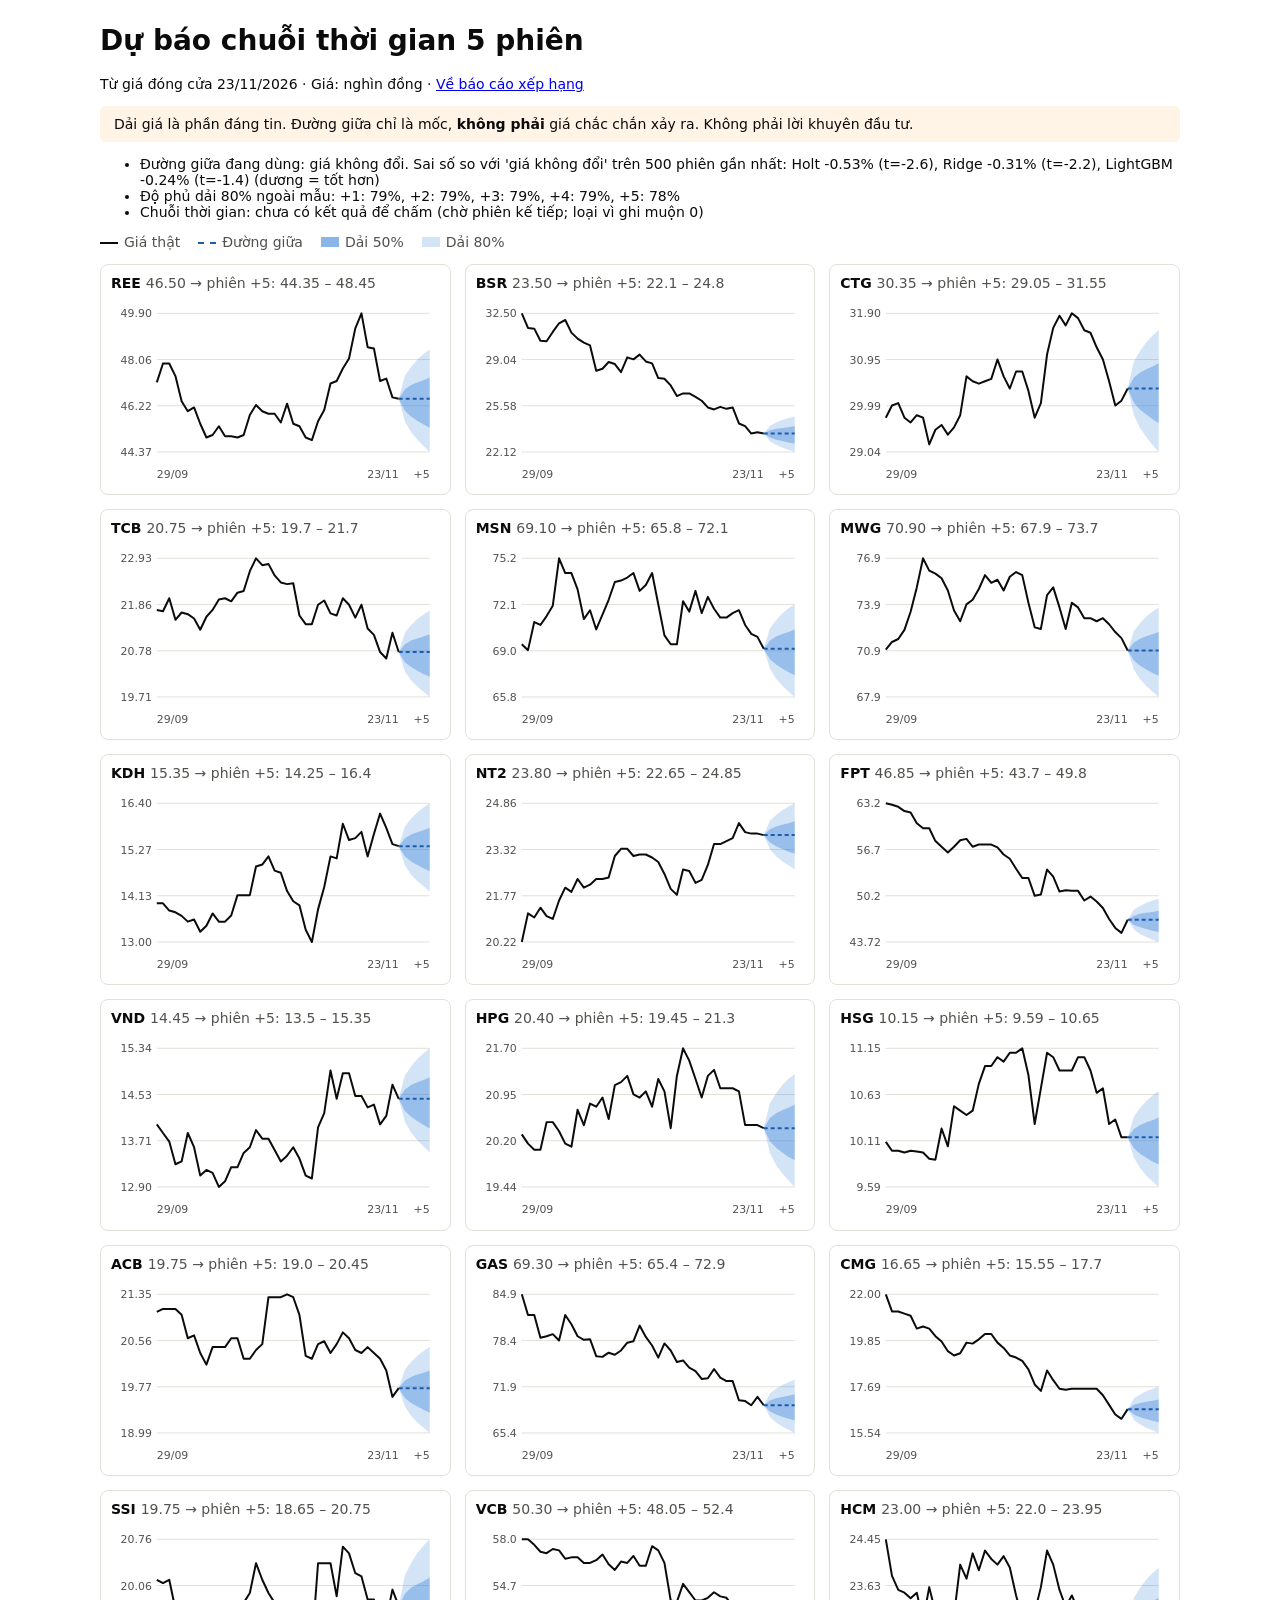
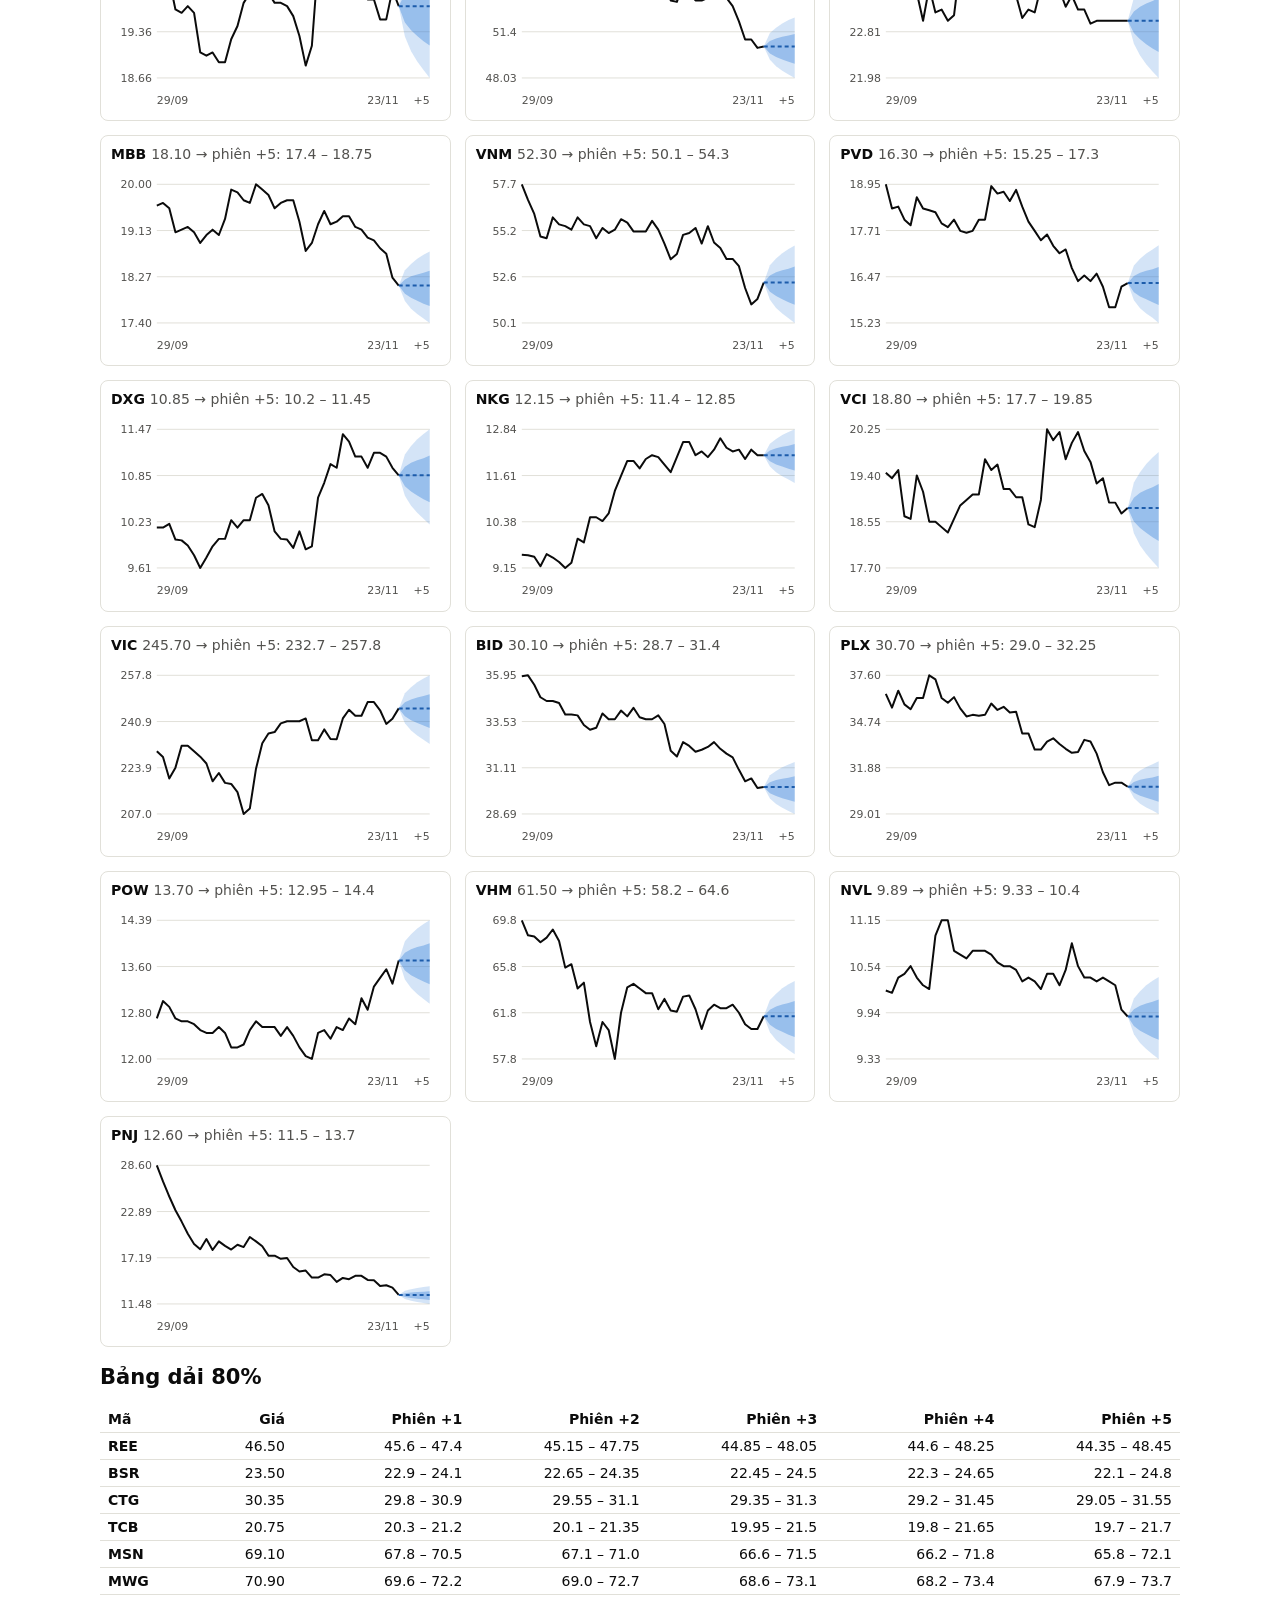
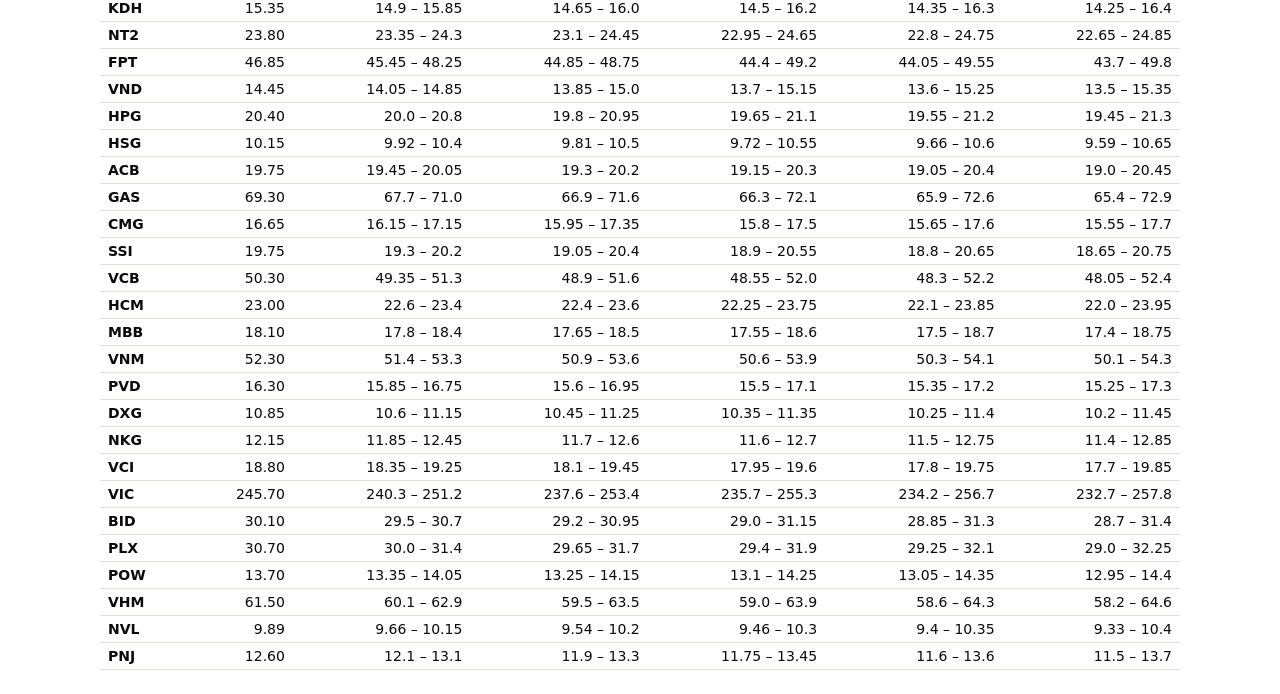
==== commit 61a29372: "Cập nhật dự báo 2026-11-24" ====
--- a/output/forecast.html
+++ b/output/forecast.html
@@ -14,7 +14,7 @@
 <div class=k><span><i style="background:#0b0b0b;height:2px;vertical-align:middle"></i>Giá thật</span>
 <span><i style="border-top:2px dashed #1c5cab;height:0;vertical-align:middle"></i>Đường giữa</span>
 <span><i style="background:#2a78d6;opacity:.55"></i>Dải 50%</span><span><i style="background:#2a78d6;opacity:.2"></i>Dải 80%</span></div>
-<div class=g><figure data-p='[[46.0, &quot;29/09: 32.50&quot;], [52.2, &quot;30/09: 31.40&quot;], [58.5, &quot;01/10: 31.35&quot;], [64.7, &quot;02/10: 30.45&quot;], [70.9, &quot;05/10: 30.40&quot;], [77.1, &quot;06/10: 31.10&quot;], [83.4, &quot;07/10: 31.75&quot;], [89.6, &quot;08/10: 32.00&quot;], [95.8, &quot;09/10: 31.05&quot;], [102.0, &quot;12/10: 30.60&quot;], [108.3, &quot;13/10: 30.30&quot;], [114.5, &quot;14/10: 30.10&quot;], [120.7, &quot;15/10: 28.20&quot;], [127.0, &quot;16/10: 28.35&quot;], [133.2, &quot;19/10: 28.85&quot;], [139.4, &quot;20/10: 28.70&quot;], [145.6, &quot;21/10: 28.10&quot;], [151.9, &quot;22/10: 29.20&quot;], [158.1, &quot;23/10: 29.05&quot;], [164.3, &quot;26/10: 29.40&quot;], [170.5, &quot;27/10: 28.90&quot;], [176.8, &quot;28/10: 28.75&quot;], [183.0, &quot;29/10: 27.65&quot;], [189.2, &quot;30/10: 27.60&quot;], [195.5, &quot;02/11: 27.10&quot;], [201.7, &quot;03/11: 26.30&quot;], [207.9, &quot;04/11: 26.50&quot;], [214.1, &quot;05/11: 26.50&quot;], [220.4, &quot;06/11: 26.25&quot;], [226.6, &quot;09/11: 25.95&quot;], [232.8, &quot;10/11: 25.45&quot;], [239.0, &quot;11/11: 25.30&quot;], [245.3, &quot;12/11: 25.50&quot;], [251.5, &quot;13/11: 25.35&quot;], [257.7, &quot;16/11: 25.45&quot;], [264.0, &quot;17/11: 24.25&quot;], [270.2, &quot;18/11: 24.05&quot;], [276.4, &quot;19/11: 23.50&quot;], [282.6, &quot;20/11: 23.60&quot;], [288.9, &quot;23/11: 23.50&quot;], [295.1, &quot;Phiên +1: 22.9 – 24.1 (80%)&quot;], [301.3, &quot;Phiên +2: 22.65 – 24.35 (80%)&quot;], [307.5, &quot;Phiên +3: 22.45 – 24.5 (80%)&quot;], [313.8, &quot;Phiên +4: 22.3 – 24.65 (80%)&quot;], [320.0, &quot;Phiên +5: 22.1 – 24.8 (80%)&quot;]]'><figcaption>BSR <span>23.50 → phiên +5: 22.1 – 24.8</span></figcaption><svg viewBox='0 0 330 190' role=img aria-label='BSR'><line x1=46 x2=320 y1=157.6 y2=157.6 stroke='#e1e0d9'/><text x=41 y=161.6 text-anchor=end>22.12</text><line x1=46 x2=320 y1=111.2 y2=111.2 stroke='#e1e0d9'/><text x=41 y=115.2 text-anchor=end>25.58</text><line x1=46 x2=320 y1=64.8 y2=64.8 stroke='#e1e0d9'/><text x=41 y=68.8 text-anchor=end>29.04</text><line x1=46 x2=320 y1=18.4 y2=18.4 stroke='#e1e0d9'/><text x=41 y=22.4 text-anchor=end>32.50</text><polygon points='288.9,139.1 295.1,131.2 301.3,128.0 307.5,125.5 313.8,123.6 320.0,121.7 320.0,157.6 313.8,155.4 307.5,153.2 301.3,150.7 295.1,146.9 288.9,139.1' fill='#2a78d6' opacity='.2'/><polygon points='288.9,139.1 295.1,135.9 301.3,134.4 307.5,133.5 313.8,132.7 320.0,131.6 320.0,149.3 313.8,148.0 307.5,146.7 301.3,145.3 295.1,143.2 288.9,139.1' fill='#2a78d6' opacity='.35'/><polyline points='46.0,18.4 52.2,33.1 58.5,33.8 64.7,45.9 70.9,46.5 77.1,37.1 83.4,28.4 89.6,25.1 95.8,37.8 102.0,43.8 108.3,47.9 114.5,50.6 120.7,76.0 127.0,74.0 133.2,67.3 139.4,69.3 145.6,77.4 151.9,62.6 158.1,64.6 164.3,59.9 170.5,66.7 176.8,68.7 183.0,83.4 189.2,84.1 195.5,90.8 201.7,101.5 207.9,98.8 214.1,98.8 220.4,102.2 226.6,106.2 232.8,112.9 239.0,114.9 245.3,112.3 251.5,114.3 257.7,112.9 264.0,129.0 270.2,131.7 276.4,139.1 282.6,137.8 288.9,139.1' fill=none stroke='#0b0b0b' stroke-width=2 stroke-linejoin=round /><polyline points='288.9,139.1 295.1,139.1 301.3,139.1 307.5,139.1 313.8,139.1 320.0,139.1' fill=none stroke='#1c5cab' stroke-width=2 stroke-dasharray='4 3'/><text x=46 y=184>29/09</text><text x=288.9 y=184 text-anchor=end>23/11</text><text x=320 y=184 text-anchor=end>+5</text><line class=x y1=10 y2=166 stroke='#898781' style='display:none'/></svg><div class=tip></div></figure><figure data-p='[[46.0, &quot;29/09: 47.15&quot;], [52.2, &quot;30/09: 47.90&quot;], [58.5, &quot;01/10: 47.90&quot;], [64.7, &quot;02/10: 47.40&quot;], [70.9, &quot;05/10: 46.40&quot;], [77.1, &quot;06/10: 46.00&quot;], [83.4, &quot;07/10: 46.15&quot;], [89.6, &quot;08/10: 45.50&quot;], [95.8, &quot;09/10: 44.95&quot;], [102.0, &quot;12/10: 45.05&quot;], [108.3, &quot;13/10: 45.40&quot;], [114.5, &quot;14/10: 45.00&quot;], [120.7, &quot;15/10: 45.00&quot;], [127.0, &quot;16/10: 44.95&quot;], [133.2, &quot;19/10: 45.05&quot;], [139.4, &quot;20/10: 45.85&quot;], [145.6, &quot;21/10: 46.25&quot;], [151.9, &quot;22/10: 46.00&quot;], [158.1, &quot;23/10: 45.90&quot;], [164.3, &quot;26/10: 45.90&quot;], [170.5, &quot;27/10: 45.55&quot;], [176.8, &quot;28/10: 46.30&quot;], [183.0, &quot;29/10: 45.50&quot;], [189.2, &quot;30/10: 45.40&quot;], [195.5, &quot;02/11: 44.95&quot;], [201.7, &quot;03/11: 44.85&quot;], [207.9, &quot;04/11: 45.60&quot;], [214.1, &quot;05/11: 46.05&quot;], [220.4, &quot;06/11: 47.10&quot;], [226.6, &quot;09/11: 47.20&quot;], [232.8, &quot;10/11: 47.70&quot;], [239.0, &quot;11/11: 48.10&quot;], [245.3, &quot;12/11: 49.30&quot;], [251.5, &quot;13/11: 49.90&quot;], [257.7, &quot;16/11: 48.55&quot;], [264.0, &quot;17/11: 48.50&quot;], [270.2, &quot;18/11: 47.20&quot;], [276.4, &quot;19/11: 47.30&quot;], [282.6, &quot;20/11: 46.55&quot;], [288.9, &quot;23/11: 46.50&quot;], [295.1, &quot;Phiên +1: 45.6 – 47.4 (80%)&quot;], [301.3, &quot;Phiên +2: 45.15 – 47.75 (80%)&quot;], [307.5, &quot;Phiên +3: 44.85 – 48.05 (80%)&quot;], [313.8, &quot;Phiên +4: 44.6 – 48.25 (80%)&quot;], [320.0, &quot;Phiên +5: 44.4 – 48.45 (80%)&quot;]]'><figcaption>REE <span>46.50 → phiên +5: 44.4 – 48.45</span></figcaption><svg viewBox='0 0 330 190' role=img aria-label='REE'><line x1=46 x2=320 y1=157.6 y2=157.6 stroke='#e1e0d9'/><text x=41 y=161.6 text-anchor=end>44.38</text><line x1=46 x2=320 y1=111.2 y2=111.2 stroke='#e1e0d9'/><text x=41 y=115.2 text-anchor=end>46.22</text><line x1=46 x2=320 y1=64.8 y2=64.8 stroke='#e1e0d9'/><text x=41 y=68.8 text-anchor=end>48.06</text><line x1=46 x2=320 y1=18.4 y2=18.4 stroke='#e1e0d9'/><text x=41 y=22.4 text-anchor=end>49.90</text><polygon points='288.9,104.1 295.1,81.0 301.3,72.2 307.5,64.9 313.8,59.3 320.0,54.6 320.0,157.6 313.8,151.5 307.5,145.2 301.3,137.7 295.1,126.9 288.9,104.1' fill='#2a78d6' opacity='.2'/><polygon points='288.9,104.1 295.1,94.7 301.3,90.4 307.5,87.8 313.8,85.6 320.0,82.8 320.0,133.4 313.8,130.1 307.5,126.2 301.3,122.0 295.1,116.2 288.9,104.1' fill='#2a78d6' opacity='.35'/><polyline points='46.0,87.7 52.2,68.8 58.5,68.8 64.7,81.4 70.9,106.6 77.1,116.7 83.4,112.9 89.6,129.3 95.8,143.2 102.0,140.6 108.3,131.8 114.5,141.9 120.7,141.9 127.0,143.2 133.2,140.6 139.4,120.5 145.6,110.4 151.9,116.7 158.1,119.2 164.3,119.2 170.5,128.0 176.8,109.1 183.0,129.3 189.2,131.8 195.5,143.2 201.7,145.7 207.9,126.8 214.1,115.4 220.4,88.9 226.6,86.4 232.8,73.8 239.0,63.7 245.3,33.5 251.5,18.4 257.7,52.4 264.0,53.7 270.2,86.4 276.4,83.9 282.6,102.8 288.9,104.1' fill=none stroke='#0b0b0b' stroke-width=2 stroke-linejoin=round /><polyline points='288.9,104.1 295.1,104.1 301.3,104.1 307.5,104.1 313.8,104.1 320.0,104.1' fill=none stroke='#1c5cab' stroke-width=2 stroke-dasharray='4 3'/><text x=46 y=184>29/09</text><text x=288.9 y=184 text-anchor=end>23/11</text><text x=320 y=184 text-anchor=end>+5</text><line class=x y1=10 y2=166 stroke='#898781' style='display:none'/></svg><div class=tip></div></figure><figure data-p='[[46.0, &quot;29/09: 29.75&quot;], [52.2, &quot;30/09: 30.00&quot;], [58.5, &quot;01/10: 30.05&quot;], [64.7, &quot;02/10: 29.75&quot;], [70.9, &quot;05/10: 29.65&quot;], [77.1, &quot;06/10: 29.80&quot;], [83.4, &quot;07/10: 29.75&quot;], [89.6, &quot;08/10: 29.20&quot;], [95.8, &quot;09/10: 29.50&quot;], [102.0, &quot;12/10: 29.60&quot;], [108.3, &quot;13/10: 29.40&quot;], [114.5, &quot;14/10: 29.55&quot;], [120.7, &quot;15/10: 29.80&quot;], [127.0, &quot;16/10: 30.60&quot;], [133.2, &quot;19/10: 30.50&quot;], [139.4, &quot;20/10: 30.45&quot;], [145.6, &quot;21/10: 30.50&quot;], [151.9, &quot;22/10: 30.55&quot;], [158.1, &quot;23/10: 30.95&quot;], [164.3, &quot;26/10: 30.60&quot;], [170.5, &quot;27/10: 30.35&quot;], [176.8, &quot;28/10: 30.70&quot;], [183.0, &quot;29/10: 30.70&quot;], [189.2, &quot;30/10: 30.30&quot;], [195.5, &quot;02/11: 29.75&quot;], [201.7, &quot;03/11: 30.05&quot;], [207.9, &quot;04/11: 31.05&quot;], [214.1, &quot;05/11: 31.60&quot;], [220.4, &quot;06/11: 31.85&quot;], [226.6, &quot;09/11: 31.65&quot;], [232.8, &quot;10/11: 31.90&quot;], [239.0, &quot;11/11: 31.80&quot;], [245.3, &quot;12/11: 31.55&quot;], [251.5, &quot;13/11: 31.50&quot;], [257.7, &quot;16/11: 31.20&quot;], [264.0, &quot;17/11: 30.95&quot;], [270.2, &quot;18/11: 30.50&quot;], [276.4, &quot;19/11: 30.00&quot;], [282.6, &quot;20/11: 30.10&quot;], [288.9, &quot;23/11: 30.35&quot;], [295.1, &quot;Phiên +1: 29.8 – 30.9 (80%)&quot;], [301.3, &quot;Phiên +2: 29.55 – 31.1 (80%)&quot;], [307.5, &quot;Phiên +3: 29.35 – 31.3 (80%)&quot;], [313.8, &quot;Phiên +4: 29.2 – 31.45 (80%)&quot;], [320.0, &quot;Phiên +5: 29.05 – 31.55 (80%)&quot;]]'><figcaption>CTG <span>30.35 → phiên +5: 29.05 – 31.55</span></figcaption><svg viewBox='0 0 330 190' role=img aria-label='CTG'><line x1=46 x2=320 y1=157.6 y2=157.6 stroke='#e1e0d9'/><text x=41 y=161.6 text-anchor=end>29.04</text><line x1=46 x2=320 y1=111.2 y2=111.2 stroke='#e1e0d9'/><text x=41 y=115.2 text-anchor=end>30.00</text><line x1=46 x2=320 y1=64.8 y2=64.8 stroke='#e1e0d9'/><text x=41 y=68.8 text-anchor=end>30.95</text><line x1=46 x2=320 y1=18.4 y2=18.4 stroke='#e1e0d9'/><text x=41 y=22.4 text-anchor=end>31.90</text><polygon points='288.9,93.9 295.1,66.7 301.3,56.2 307.5,47.5 313.8,40.8 320.0,35.2 320.0,157.6 313.8,150.3 307.5,142.7 301.3,133.8 295.1,120.8 288.9,93.9' fill='#2a78d6' opacity='.2'/><polygon points='288.9,93.9 295.1,82.9 301.3,77.8 307.5,74.6 313.8,72.0 320.0,68.6 320.0,128.7 313.8,124.8 307.5,120.1 301.3,115.1 295.1,108.2 288.9,93.9' fill='#2a78d6' opacity='.35'/><polyline points='46.0,123.2 52.2,111.0 58.5,108.5 64.7,123.2 70.9,128.0 77.1,120.7 83.4,123.2 89.6,150.0 95.8,135.3 102.0,130.5 108.3,140.2 114.5,132.9 120.7,120.7 127.0,81.7 133.2,86.6 139.4,89.0 145.6,86.6 151.9,84.2 158.1,64.7 164.3,81.7 170.5,93.9 176.8,76.9 183.0,76.9 189.2,96.3 195.5,123.2 201.7,108.5 207.9,59.8 214.1,33.0 220.4,20.8 226.6,30.5 232.8,18.4 239.0,23.2 245.3,35.4 251.5,37.9 257.7,52.5 264.0,64.7 270.2,86.6 276.4,111.0 282.6,106.1 288.9,93.9' fill=none stroke='#0b0b0b' stroke-width=2 stroke-linejoin=round /><polyline points='288.9,93.9 295.1,93.9 301.3,93.9 307.5,93.9 313.8,93.9 320.0,93.9' fill=none stroke='#1c5cab' stroke-width=2 stroke-dasharray='4 3'/><text x=46 y=184>29/09</text><text x=288.9 y=184 text-anchor=end>23/11</text><text x=320 y=184 text-anchor=end>+5</text><line class=x y1=10 y2=166 stroke='#898781' style='display:none'/></svg><div class=tip></div></figure><figure data-p='[[46.0, &quot;29/09: 63.20&quot;], [52.2, &quot;30/09: 63.00&quot;], [58.5, &quot;01/10: 62.70&quot;], [64.7, &quot;02/10: 62.10&quot;], [70.9, &quot;05/10: 61.90&quot;], [77.1, &quot;06/10: 60.40&quot;], [83.4, &quot;07/10: 59.70&quot;], [89.6, &quot;08/10: 59.70&quot;], [95.8, &quot;09/10: 57.90&quot;], [102.0, &quot;12/10: 57.10&quot;], [108.3, &quot;13/10: 56.30&quot;], [114.5, &quot;14/10: 57.10&quot;], [120.7, &quot;15/10: 58.00&quot;], [127.0, &quot;16/10: 58.20&quot;], [133.2, &quot;19/10: 57.10&quot;], [139.4, &quot;20/10: 57.40&quot;], [145.6, &quot;21/10: 57.40&quot;], [151.9, &quot;22/10: 57.40&quot;], [158.1, &quot;23/10: 57.00&quot;], [164.3, &quot;26/10: 56.00&quot;], [170.5, &quot;27/10: 55.40&quot;], [176.8, &quot;28/10: 54.00&quot;], [183.0, &quot;29/10: 52.70&quot;], [189.2, &quot;30/10: 52.70&quot;], [195.5, &quot;02/11: 50.20&quot;], [201.7, &quot;03/11: 50.40&quot;], [207.9, &quot;04/11: 53.90&quot;], [214.1, &quot;05/11: 52.90&quot;], [220.4, &quot;06/11: 50.80&quot;], [226.6, &quot;09/11: 51.00&quot;], [232.8, &quot;10/11: 50.90&quot;], [239.0, &quot;11/11: 50.90&quot;], [245.3, &quot;12/11: 49.55&quot;], [251.5, &quot;13/11: 50.10&quot;], [257.7, &quot;16/11: 49.40&quot;], [264.0, &quot;17/11: 48.50&quot;], [270.2, &quot;18/11: 46.95&quot;], [276.4, &quot;19/11: 45.70&quot;], [282.6, &quot;20/11: 45.00&quot;], [288.9, &quot;23/11: 46.85&quot;], [295.1, &quot;Phiên +1: 45.45 – 48.25 (80%)&quot;], [301.3, &quot;Phiên +2: 44.85 – 48.75 (80%)&quot;], [307.5, &quot;Phiên +3: 44.4 – 49.2 (80%)&quot;], [313.8, &quot;Phiên +4: 44.05 – 49.55 (80%)&quot;], [320.0, &quot;Phiên +5: 43.7 – 49.8 (80%)&quot;]]'><figcaption>FPT <span>46.85 → phiên +5: 43.7 – 49.8</span></figcaption><svg viewBox='0 0 330 190' role=img aria-label='FPT'><line x1=46 x2=320 y1=157.6 y2=157.6 stroke='#e1e0d9'/><text x=41 y=161.6 text-anchor=end>43.72</text><line x1=46 x2=320 y1=111.2 y2=111.2 stroke='#e1e0d9'/><text x=41 y=115.2 text-anchor=end>50.2</text><line x1=46 x2=320 y1=64.8 y2=64.8 stroke='#e1e0d9'/><text x=41 y=68.8 text-anchor=end>56.7</text><line x1=46 x2=320 y1=18.4 y2=18.4 stroke='#e1e0d9'/><text x=41 y=22.4 text-anchor=end>63.2</text><polygon points='288.9,135.3 295.1,125.1 301.3,121.5 307.5,118.3 313.8,116.0 320.0,114.2 320.0,157.6 313.8,155.3 307.5,152.7 301.3,149.6 295.1,145.2 288.9,135.3' fill='#2a78d6' opacity='.2'/><polygon points='288.9,135.3 295.1,131.2 301.3,129.4 307.5,128.2 313.8,127.4 320.0,126.2 320.0,147.6 313.8,146.3 307.5,144.7 301.3,142.9 295.1,140.6 288.9,135.3' fill='#2a78d6' opacity='.35'/><polyline points='46.0,18.4 52.2,19.8 58.5,21.9 64.7,26.2 70.9,27.7 77.1,38.4 83.4,43.4 89.6,43.4 95.8,56.3 102.0,62.0 108.3,67.7 114.5,62.0 120.7,55.5 127.0,54.1 133.2,62.0 139.4,59.8 145.6,59.8 151.9,59.8 158.1,62.7 164.3,69.8 170.5,74.1 176.8,84.1 183.0,93.4 189.2,93.4 195.5,111.3 201.7,109.9 207.9,84.9 214.1,92.0 220.4,107.0 226.6,105.6 232.8,106.3 239.0,106.3 245.3,116.0 251.5,112.0 257.7,117.0 264.0,123.5 270.2,134.6 276.4,143.5 282.6,148.5 288.9,135.3' fill=none stroke='#0b0b0b' stroke-width=2 stroke-linejoin=round /><polyline points='288.9,135.3 295.1,135.3 301.3,135.3 307.5,135.3 313.8,135.3 320.0,135.3' fill=none stroke='#1c5cab' stroke-width=2 stroke-dasharray='4 3'/><text x=46 y=184>29/09</text><text x=288.9 y=184 text-anchor=end>23/11</text><text x=320 y=184 text-anchor=end>+5</text><line class=x y1=10 y2=166 stroke='#898781' style='display:none'/></svg><div class=tip></div></figure><figure data-p='[[46.0, &quot;29/09: 14.00&quot;], [52.2, &quot;30/09: 13.85&quot;], [58.5, &quot;01/10: 13.70&quot;], [64.7, &quot;02/10: 13.30&quot;], [70.9, &quot;05/10: 13.35&quot;], [77.1, &quot;06/10: 13.85&quot;], [83.4, &quot;07/10: 13.60&quot;], [89.6, &quot;08/10: 13.10&quot;], [95.8, &quot;09/10: 13.20&quot;], [102.0, &quot;12/10: 13.15&quot;], [108.3, &quot;13/10: 12.90&quot;], [114.5, &quot;14/10: 13.00&quot;], [120.7, &quot;15/10: 13.25&quot;], [127.0, &quot;16/10: 13.25&quot;], [133.2, &quot;19/10: 13.50&quot;], [139.4, &quot;20/10: 13.60&quot;], [145.6, &quot;21/10: 13.90&quot;], [151.9, &quot;22/10: 13.75&quot;], [158.1, &quot;23/10: 13.75&quot;], [164.3, &quot;26/10: 13.55&quot;], [170.5, &quot;27/10: 13.35&quot;], [176.8, &quot;28/10: 13.45&quot;], [183.0, &quot;29/10: 13.60&quot;], [189.2, &quot;30/10: 13.40&quot;], [195.5, &quot;02/11: 13.10&quot;], [201.7, &quot;03/11: 13.05&quot;], [207.9, &quot;04/11: 13.95&quot;], [214.1, &quot;05/11: 14.20&quot;], [220.4, &quot;06/11: 14.95&quot;], [226.6, &quot;09/11: 14.45&quot;], [232.8, &quot;10/11: 14.90&quot;], [239.0, &quot;11/11: 14.90&quot;], [245.3, &quot;12/11: 14.50&quot;], [251.5, &quot;13/11: 14.50&quot;], [257.7, &quot;16/11: 14.30&quot;], [264.0, &quot;17/11: 14.35&quot;], [270.2, &quot;18/11: 14.00&quot;], [276.4, &quot;19/11: 14.15&quot;], [282.6, &quot;20/11: 14.70&quot;], [288.9, &quot;23/11: 14.45&quot;], [295.1, &quot;Phiên +1: 14.05 – 14.85 (80%)&quot;], [301.3, &quot;Phiên +2: 13.85 – 15.0 (80%)&quot;], [307.5, &quot;Phiên +3: 13.7 – 15.15 (80%)&quot;], [313.8, &quot;Phiên +4: 13.6 – 15.25 (80%)&quot;], [320.0, &quot;Phiên +5: 13.5 – 15.35 (80%)&quot;]]'><figcaption>VND <span>14.45 → phiên +5: 13.5 – 15.35</span></figcaption><svg viewBox='0 0 330 190' role=img aria-label='VND'><line x1=46 x2=320 y1=157.6 y2=157.6 stroke='#e1e0d9'/><text x=41 y=161.6 text-anchor=end>12.90</text><line x1=46 x2=320 y1=111.2 y2=111.2 stroke='#e1e0d9'/><text x=41 y=115.2 text-anchor=end>13.71</text><line x1=46 x2=320 y1=64.8 y2=64.8 stroke='#e1e0d9'/><text x=41 y=68.8 text-anchor=end>14.53</text><line x1=46 x2=320 y1=18.4 y2=18.4 stroke='#e1e0d9'/><text x=41 y=22.4 text-anchor=end>15.34</text><polygon points='288.9,69.2 295.1,45.7 301.3,36.6 307.5,29.1 313.8,23.3 320.0,18.4 320.0,123.1 313.8,117.0 307.5,110.6 301.3,103.0 295.1,92.1 288.9,69.2' fill='#2a78d6' opacity='.2'/><polygon points='288.9,69.2 295.1,59.7 301.3,55.3 307.5,52.5 313.8,50.3 320.0,47.4 320.0,98.8 313.8,95.5 307.5,91.5 301.3,87.2 295.1,81.3 288.9,69.2' fill='#2a78d6' opacity='.35'/><polyline points='46.0,94.8 52.2,103.4 58.5,112.0 64.7,134.8 70.9,132.0 77.1,103.4 83.4,117.7 89.6,146.2 95.8,140.5 102.0,143.4 108.3,157.6 114.5,151.9 120.7,137.7 127.0,137.7 133.2,123.4 139.4,117.7 145.6,100.6 151.9,109.1 158.1,109.1 164.3,120.5 170.5,132.0 176.8,126.2 183.0,117.7 189.2,129.1 195.5,146.2 201.7,149.1 207.9,97.7 214.1,83.4 220.4,40.6 226.6,69.2 232.8,43.5 239.0,43.5 245.3,66.3 251.5,66.3 257.7,77.7 264.0,74.9 270.2,94.8 276.4,86.3 282.6,54.9 288.9,69.2' fill=none stroke='#0b0b0b' stroke-width=2 stroke-linejoin=round /><polyline points='288.9,69.2 295.1,69.2 301.3,69.2 307.5,69.2 313.8,69.2 320.0,69.2' fill=none stroke='#1c5cab' stroke-width=2 stroke-dasharray='4 3'/><text x=46 y=184>29/09</text><text x=288.9 y=184 text-anchor=end>23/11</text><text x=320 y=184 text-anchor=end>+5</text><line class=x y1=10 y2=166 stroke='#898781' style='display:none'/></svg><div class=tip></div></figure><figure data-p='[[46.0, &quot;29/09: 13.95&quot;], [52.2, &quot;30/09: 13.95&quot;], [58.5, &quot;01/10: 13.77&quot;], [64.7, &quot;02/10: 13.73&quot;], [70.9, &quot;05/10: 13.64&quot;], [77.1, &quot;06/10: 13.50&quot;], [83.4, &quot;07/10: 13.55&quot;], [89.6, &quot;08/10: 13.25&quot;], [95.8, &quot;09/10: 13.40&quot;], [102.0, &quot;12/10: 13.70&quot;], [108.3, &quot;13/10: 13.50&quot;], [114.5, &quot;14/10: 13.50&quot;], [120.7, &quot;15/10: 13.65&quot;], [127.0, &quot;16/10: 14.15&quot;], [133.2, &quot;19/10: 14.15&quot;], [139.4, &quot;20/10: 14.15&quot;], [145.6, &quot;21/10: 14.85&quot;], [151.9, &quot;22/10: 14.90&quot;], [158.1, &quot;23/10: 15.10&quot;], [164.3, &quot;26/10: 14.75&quot;], [170.5, &quot;27/10: 14.70&quot;], [176.8, &quot;28/10: 14.25&quot;], [183.0, &quot;29/10: 14.00&quot;], [189.2, &quot;30/10: 13.90&quot;], [195.5, &quot;02/11: 13.30&quot;], [201.7, &quot;03/11: 13.00&quot;], [207.9, &quot;04/11: 13.80&quot;], [214.1, &quot;05/11: 14.35&quot;], [220.4, &quot;06/11: 15.10&quot;], [226.6, &quot;09/11: 15.05&quot;], [232.8, &quot;10/11: 15.90&quot;], [239.0, &quot;11/11: 15.50&quot;], [245.3, &quot;12/11: 15.55&quot;], [251.5, &quot;13/11: 15.70&quot;], [257.7, &quot;16/11: 15.10&quot;], [264.0, &quot;17/11: 15.65&quot;], [270.2, &quot;18/11: 16.15&quot;], [276.4, &quot;19/11: 15.80&quot;], [282.6, &quot;20/11: 15.40&quot;], [288.9, &quot;23/11: 15.35&quot;], [295.1, &quot;Phiên +1: 14.9 – 15.85 (80%)&quot;], [301.3, &quot;Phiên +2: 14.65 – 16.0 (80%)&quot;], [307.5, &quot;Phiên +3: 14.5 – 16.2 (80%)&quot;], [313.8, &quot;Phiên +4: 14.35 – 16.3 (80%)&quot;], [320.0, &quot;Phiên +5: 14.25 – 16.4 (80%)&quot;]]'><figcaption>KDH <span>15.35 → phiên +5: 14.25 – 16.4</span></figcaption><svg viewBox='0 0 330 190' role=img aria-label='KDH'><line x1=46 x2=320 y1=157.6 y2=157.6 stroke='#e1e0d9'/><text x=41 y=161.6 text-anchor=end>13.00</text><line x1=46 x2=320 y1=111.2 y2=111.2 stroke='#e1e0d9'/><text x=41 y=115.2 text-anchor=end>14.13</text><line x1=46 x2=320 y1=64.8 y2=64.8 stroke='#e1e0d9'/><text x=41 y=68.8 text-anchor=end>15.27</text><line x1=46 x2=320 y1=18.4 y2=18.4 stroke='#e1e0d9'/><text x=41 y=22.4 text-anchor=end>16.40</text><polygon points='288.9,61.4 295.1,41.7 301.3,33.9 307.5,27.6 313.8,22.7 320.0,18.4 320.0,106.9 313.8,101.6 307.5,96.3 301.3,90.0 295.1,80.7 288.9,61.4' fill='#2a78d6' opacity='.2'/><polygon points='288.9,61.4 295.1,53.5 301.3,49.7 307.5,47.4 313.8,45.5 320.0,43.0 320.0,86.5 313.8,83.6 307.5,80.3 301.3,76.7 295.1,71.7 288.9,61.4' fill='#2a78d6' opacity='.35'/><polyline points='46.0,118.8 52.2,118.8 58.5,126.1 64.7,127.8 70.9,131.4 77.1,137.2 83.4,135.1 89.6,147.4 95.8,141.3 102.0,129.0 108.3,137.2 114.5,137.2 120.7,131.0 127.0,110.6 133.2,110.6 139.4,110.6 145.6,81.9 151.9,79.9 158.1,71.7 164.3,86.0 170.5,88.1 176.8,106.5 183.0,116.7 189.2,120.8 195.5,145.4 201.7,157.6 207.9,124.9 214.1,102.4 220.4,71.7 226.6,73.7 232.8,38.9 239.0,55.3 245.3,53.3 251.5,47.1 257.7,71.7 264.0,49.2 270.2,28.7 276.4,43.0 282.6,59.4 288.9,61.4' fill=none stroke='#0b0b0b' stroke-width=2 stroke-linejoin=round /><polyline points='288.9,61.4 295.1,61.4 301.3,61.4 307.5,61.4 313.8,61.4 320.0,61.4' fill=none stroke='#1c5cab' stroke-width=2 stroke-dasharray='4 3'/><text x=46 y=184>29/09</text><text x=288.9 y=184 text-anchor=end>23/11</text><text x=320 y=184 text-anchor=end>+5</text><line class=x y1=10 y2=166 stroke='#898781' style='display:none'/></svg><div class=tip></div></figure><figure data-p='[[46.0, &quot;29/09: 21.73&quot;], [52.2, &quot;30/09: 21.70&quot;], [58.5, &quot;01/10: 22.00&quot;], [64.7, &quot;02/10: 21.50&quot;], [70.9, &quot;05/10: 21.67&quot;], [77.1, &quot;06/10: 21.63&quot;], [83.4, &quot;07/10: 21.53&quot;], [89.6, &quot;08/10: 21.27&quot;], [95.8, &quot;09/10: 21.57&quot;], [102.0, &quot;12/10: 21.73&quot;], [108.3, &quot;13/10: 21.97&quot;], [114.5, &quot;14/10: 22.00&quot;], [120.7, &quot;15/10: 21.93&quot;], [127.0, &quot;16/10: 22.13&quot;], [133.2, &quot;19/10: 22.17&quot;], [139.4, &quot;20/10: 22.63&quot;], [145.6, &quot;21/10: 22.93&quot;], [151.9, &quot;22/10: 22.77&quot;], [158.1, &quot;23/10: 22.80&quot;], [164.3, &quot;26/10: 22.53&quot;], [170.5, &quot;27/10: 22.37&quot;], [176.8, &quot;28/10: 22.33&quot;], [183.0, &quot;29/10: 22.35&quot;], [189.2, &quot;30/10: 21.60&quot;], [195.5, &quot;02/11: 21.40&quot;], [201.7, &quot;03/11: 21.40&quot;], [207.9, &quot;04/11: 21.85&quot;], [214.1, &quot;05/11: 21.95&quot;], [220.4, &quot;06/11: 21.65&quot;], [226.6, &quot;09/11: 21.60&quot;], [232.8, &quot;10/11: 22.00&quot;], [239.0, &quot;11/11: 21.85&quot;], [245.3, &quot;12/11: 21.55&quot;], [251.5, &quot;13/11: 21.85&quot;], [257.7, &quot;16/11: 21.30&quot;], [264.0, &quot;17/11: 21.15&quot;], [270.2, &quot;18/11: 20.75&quot;], [276.4, &quot;19/11: 20.60&quot;], [282.6, &quot;20/11: 21.20&quot;], [288.9, &quot;23/11: 20.75&quot;], [295.1, &quot;Phiên +1: 20.3 – 21.2 (80%)&quot;], [301.3, &quot;Phiên +2: 20.1 – 21.35 (80%)&quot;], [307.5, &quot;Phiên +3: 19.95 – 21.5 (80%)&quot;], [313.8, &quot;Phiên +4: 19.8 – 21.65 (80%)&quot;], [320.0, &quot;Phiên +5: 19.7 – 21.7 (80%)&quot;]]'><figcaption>TCB <span>20.75 → phiên +5: 19.7 – 21.7</span></figcaption><svg viewBox='0 0 330 190' role=img aria-label='TCB'><line x1=46 x2=320 y1=157.6 y2=157.6 stroke='#e1e0d9'/><text x=41 y=161.6 text-anchor=end>19.71</text><line x1=46 x2=320 y1=111.2 y2=111.2 stroke='#e1e0d9'/><text x=41 y=115.2 text-anchor=end>20.78</text><line x1=46 x2=320 y1=64.8 y2=64.8 stroke='#e1e0d9'/><text x=41 y=68.8 text-anchor=end>21.86</text><line x1=46 x2=320 y1=18.4 y2=18.4 stroke='#e1e0d9'/><text x=41 y=22.4 text-anchor=end>22.93</text><polygon points='288.9,112.5 295.1,93.1 301.3,85.6 307.5,79.4 313.8,74.7 320.0,70.7 320.0,157.6 313.8,152.5 307.5,147.2 301.3,140.8 295.1,131.7 288.9,112.5' fill='#2a78d6' opacity='.2'/><polygon points='288.9,112.5 295.1,104.7 301.3,101.0 307.5,98.8 313.8,96.9 320.0,94.6 320.0,137.2 313.8,134.5 307.5,131.2 301.3,127.6 295.1,122.7 288.9,112.5' fill='#2a78d6' opacity='.35'/><polyline points='46.0,70.2 52.2,71.5 58.5,58.5 64.7,80.1 70.9,72.8 77.1,74.5 83.4,78.8 89.6,90.1 95.8,77.1 102.0,70.2 108.3,59.8 114.5,58.5 120.7,61.6 127.0,52.9 133.2,51.2 139.4,31.3 145.6,18.4 151.9,25.3 158.1,24.0 164.3,35.6 170.5,42.6 176.8,44.3 183.0,43.4 189.2,75.8 195.5,84.5 201.7,84.5 207.9,65.0 214.1,60.7 220.4,73.7 226.6,75.8 232.8,58.5 239.0,65.0 245.3,78.0 251.5,65.0 257.7,88.8 264.0,95.3 270.2,112.5 276.4,119.0 282.6,93.1 288.9,112.5' fill=none stroke='#0b0b0b' stroke-width=2 stroke-linejoin=round /><polyline points='288.9,112.5 295.1,112.5 301.3,112.5 307.5,112.5 313.8,112.5 320.0,112.5' fill=none stroke='#1c5cab' stroke-width=2 stroke-dasharray='4 3'/><text x=46 y=184>29/09</text><text x=288.9 y=184 text-anchor=end>23/11</text><text x=320 y=184 text-anchor=end>+5</text><line class=x y1=10 y2=166 stroke='#898781' style='display:none'/></svg><div class=tip></div></figure><figure data-p='[[46.0, &quot;29/09: 20.22&quot;], [52.2, &quot;30/09: 21.18&quot;], [58.5, &quot;01/10: 21.04&quot;], [64.7, &quot;02/10: 21.37&quot;], [70.9, &quot;05/10: 21.09&quot;], [77.1, &quot;06/10: 20.99&quot;], [83.4, &quot;07/10: 21.61&quot;], [89.6, &quot;08/10: 22.04&quot;], [95.8, &quot;09/10: 21.90&quot;], [102.0, &quot;12/10: 22.33&quot;], [108.3, &quot;13/10: 22.04&quot;], [114.5, &quot;14/10: 22.14&quot;], [120.7, &quot;15/10: 22.33&quot;], [127.0, &quot;16/10: 22.33&quot;], [133.2, &quot;19/10: 22.38&quot;], [139.4, &quot;20/10: 23.10&quot;], [145.6, &quot;21/10: 23.34&quot;], [151.9, &quot;22/10: 23.34&quot;], [158.1, &quot;23/10: 23.10&quot;], [164.3, &quot;26/10: 23.15&quot;], [170.5, &quot;27/10: 23.15&quot;], [176.8, &quot;28/10: 23.05&quot;], [183.0, &quot;29/10: 22.90&quot;], [189.2, &quot;30/10: 22.50&quot;], [195.5, &quot;02/11: 22.00&quot;], [201.7, &quot;03/11: 21.80&quot;], [207.9, &quot;04/11: 22.65&quot;], [214.1, &quot;05/11: 22.60&quot;], [220.4, &quot;06/11: 22.20&quot;], [226.6, &quot;09/11: 22.30&quot;], [232.8, &quot;10/11: 22.80&quot;], [239.0, &quot;11/11: 23.50&quot;], [245.3, &quot;12/11: 23.50&quot;], [251.5, &quot;13/11: 23.60&quot;], [257.7, &quot;16/11: 23.70&quot;], [264.0, &quot;17/11: 24.20&quot;], [270.2, &quot;18/11: 23.90&quot;], [276.4, &quot;19/11: 23.85&quot;], [282.6, &quot;20/11: 23.85&quot;], [288.9, &quot;23/11: 23.80&quot;], [295.1, &quot;Phiên +1: 23.35 – 24.3 (80%)&quot;], [301.3, &quot;Phiên +2: 23.1 – 24.45 (80%)&quot;], [307.5, &quot;Phiên +3: 22.95 – 24.65 (80%)&quot;], [313.8, &quot;Phiên +4: 22.8 – 24.75 (80%)&quot;], [320.0, &quot;Phiên +5: 22.65 – 24.85 (80%)&quot;]]'><figcaption>NT2 <span>23.80 → phiên +5: 22.65 – 24.85</span></figcaption><svg viewBox='0 0 330 190' role=img aria-label='NT2'><line x1=46 x2=320 y1=157.6 y2=157.6 stroke='#e1e0d9'/><text x=41 y=161.6 text-anchor=end>20.22</text><line x1=46 x2=320 y1=111.2 y2=111.2 stroke='#e1e0d9'/><text x=41 y=115.2 text-anchor=end>21.77</text><line x1=46 x2=320 y1=64.8 y2=64.8 stroke='#e1e0d9'/><text x=41 y=68.8 text-anchor=end>23.32</text><line x1=46 x2=320 y1=18.4 y2=18.4 stroke='#e1e0d9'/><text x=41 y=22.4 text-anchor=end>24.86</text><polygon points='288.9,50.3 295.1,36.0 301.3,30.1 307.5,25.3 313.8,21.6 320.0,18.4 320.0,84.8 313.8,80.7 307.5,76.5 301.3,71.5 295.1,64.4 288.9,50.3' fill='#2a78d6' opacity='.2'/><polygon points='288.9,50.3 295.1,44.5 301.3,41.6 307.5,39.9 313.8,38.4 320.0,36.5 320.0,69.1 313.8,66.9 307.5,64.3 301.3,61.6 295.1,57.8 288.9,50.3' fill='#2a78d6' opacity='.35'/><polyline points='46.0,157.6 52.2,128.9 58.5,133.0 64.7,123.2 70.9,131.5 77.1,134.5 83.4,116.0 89.6,103.1 95.8,107.3 102.0,94.4 108.3,103.1 114.5,100.1 120.7,94.4 127.0,94.4 133.2,92.9 139.4,71.3 145.6,64.1 151.9,64.1 158.1,71.3 164.3,69.8 170.5,69.8 176.8,72.8 183.0,77.3 189.2,89.3 195.5,104.3 201.7,110.3 207.9,84.8 214.1,86.3 220.4,98.3 226.6,95.3 232.8,80.3 239.0,59.3 245.3,59.3 251.5,56.3 257.7,53.3 264.0,38.3 270.2,47.3 276.4,48.8 282.6,48.8 288.9,50.3' fill=none stroke='#0b0b0b' stroke-width=2 stroke-linejoin=round /><polyline points='288.9,50.3 295.1,50.3 301.3,50.3 307.5,50.3 313.8,50.3 320.0,50.3' fill=none stroke='#1c5cab' stroke-width=2 stroke-dasharray='4 3'/><text x=46 y=184>29/09</text><text x=288.9 y=184 text-anchor=end>23/11</text><text x=320 y=184 text-anchor=end>+5</text><line class=x y1=10 y2=166 stroke='#898781' style='display:none'/></svg><div class=tip></div></figure><figure data-p='[[46.0, &quot;29/09: 70.95&quot;], [52.2, &quot;30/09: 71.45&quot;], [58.5, &quot;01/10: 71.64&quot;], [64.7, &quot;02/10: 72.24&quot;], [70.9, &quot;05/10: 73.42&quot;], [77.1, &quot;06/10: 75.00&quot;], [83.4, &quot;07/10: 76.90&quot;], [89.6, &quot;08/10: 76.10&quot;], [95.8, &quot;09/10: 75.90&quot;], [102.0, &quot;12/10: 75.60&quot;], [108.3, &quot;13/10: 74.80&quot;], [114.5, &quot;14/10: 73.50&quot;], [120.7, &quot;15/10: 72.80&quot;], [127.0, &quot;16/10: 73.90&quot;], [133.2, &quot;19/10: 74.20&quot;], [139.4, &quot;20/10: 74.90&quot;], [145.6, &quot;21/10: 75.80&quot;], [151.9, &quot;22/10: 75.30&quot;], [158.1, &quot;23/10: 75.50&quot;], [164.3, &quot;26/10: 74.80&quot;], [170.5, &quot;27/10: 75.70&quot;], [176.8, &quot;28/10: 76.00&quot;], [183.0, &quot;29/10: 75.80&quot;], [189.2, &quot;30/10: 74.00&quot;], [195.5, &quot;02/11: 72.40&quot;], [201.7, &quot;03/11: 72.30&quot;], [207.9, &quot;04/11: 74.50&quot;], [214.1, &quot;05/11: 75.00&quot;], [220.4, &quot;06/11: 73.70&quot;], [226.6, &quot;09/11: 72.30&quot;], [232.8, &quot;10/11: 74.00&quot;], [239.0, &quot;11/11: 73.70&quot;], [245.3, &quot;12/11: 73.00&quot;], [251.5, &quot;13/11: 73.00&quot;], [257.7, &quot;16/11: 72.80&quot;], [264.0, &quot;17/11: 73.00&quot;], [270.2, &quot;18/11: 72.60&quot;], [276.4, &quot;19/11: 72.10&quot;], [282.6, &quot;20/11: 71.70&quot;], [288.9, &quot;23/11: 70.90&quot;], [295.1, &quot;Phiên +1: 69.6 – 72.2 (80%)&quot;], [301.3, &quot;Phiên +2: 69.0 – 72.7 (80%)&quot;], [307.5, &quot;Phiên +3: 68.6 – 73.1 (80%)&quot;], [313.8, &quot;Phiên +4: 68.2 – 73.4 (80%)&quot;], [320.0, &quot;Phiên +5: 67.9 – 73.7 (80%)&quot;]]'><figcaption>MWG <span>70.90 → phiên +5: 67.9 – 73.7</span></figcaption><svg viewBox='0 0 330 190' role=img aria-label='MWG'><line x1=46 x2=320 y1=157.6 y2=157.6 stroke='#e1e0d9'/><text x=41 y=161.6 text-anchor=end>67.9</text><line x1=46 x2=320 y1=111.2 y2=111.2 stroke='#e1e0d9'/><text x=41 y=115.2 text-anchor=end>70.9</text><line x1=46 x2=320 y1=64.8 y2=64.8 stroke='#e1e0d9'/><text x=41 y=68.8 text-anchor=end>73.9</text><line x1=46 x2=320 y1=18.4 y2=18.4 stroke='#e1e0d9'/><text x=41 y=22.4 text-anchor=end>76.9</text><polygon points='288.9,110.9 295.1,91.3 301.3,83.5 307.5,76.8 313.8,71.7 320.0,67.8 320.0,157.6 313.8,152.5 307.5,146.7 301.3,139.8 295.1,130.2 288.9,110.9' fill='#2a78d6' opacity='.2'/><polygon points='288.9,110.9 295.1,102.9 301.3,99.1 307.5,96.7 313.8,94.7 320.0,92.3 320.0,136.4 313.8,133.6 307.5,130.1 301.3,126.2 295.1,121.1 288.9,110.9' fill='#2a78d6' opacity='.35'/><polyline points='46.0,110.1 52.2,102.4 58.5,99.4 64.7,90.2 70.9,72.0 77.1,47.6 83.4,18.4 89.6,30.7 95.8,33.8 102.0,38.4 108.3,50.7 114.5,70.8 120.7,81.6 127.0,64.6 133.2,60.0 139.4,49.2 145.6,35.3 151.9,43.0 158.1,39.9 164.3,50.7 170.5,36.9 176.8,32.2 183.0,35.3 189.2,63.1 195.5,87.7 201.7,89.3 207.9,55.4 214.1,47.6 220.4,67.7 226.6,89.3 232.8,63.1 239.0,67.7 245.3,78.5 251.5,78.5 257.7,81.6 264.0,78.5 270.2,84.6 276.4,92.4 282.6,98.5 288.9,110.9' fill=none stroke='#0b0b0b' stroke-width=2 stroke-linejoin=round /><polyline points='288.9,110.9 295.1,110.9 301.3,110.9 307.5,110.9 313.8,110.9 320.0,110.9' fill=none stroke='#1c5cab' stroke-width=2 stroke-dasharray='4 3'/><text x=46 y=184>29/09</text><text x=288.9 y=184 text-anchor=end>23/11</text><text x=320 y=184 text-anchor=end>+5</text><line class=x y1=10 y2=166 stroke='#898781' style='display:none'/></svg><div class=tip></div></figure><figure data-p='[[46.0, &quot;29/09: 69.40&quot;], [52.2, &quot;30/09: 69.00&quot;], [58.5, &quot;01/10: 70.90&quot;], [64.7, &quot;02/10: 70.70&quot;], [70.9, &quot;05/10: 71.30&quot;], [77.1, &quot;06/10: 72.00&quot;], [83.4, &quot;07/10: 75.20&quot;], [89.6, &quot;08/10: 74.20&quot;], [95.8, &quot;09/10: 74.20&quot;], [102.0, &quot;12/10: 73.10&quot;], [108.3, &quot;13/10: 71.10&quot;], [114.5, &quot;14/10: 71.70&quot;], [120.7, &quot;15/10: 70.40&quot;], [127.0, &quot;16/10: 71.40&quot;], [133.2, &quot;19/10: 72.40&quot;], [139.4, &quot;20/10: 73.60&quot;], [145.6, &quot;21/10: 73.70&quot;], [151.9, &quot;22/10: 73.90&quot;], [158.1, &quot;23/10: 74.20&quot;], [164.3, &quot;26/10: 73.00&quot;], [170.5, &quot;27/10: 73.40&quot;], [176.8, &quot;28/10: 74.20&quot;], [183.0, &quot;29/10: 72.10&quot;], [189.2, &quot;30/10: 70.00&quot;], [195.5, &quot;02/11: 69.40&quot;], [201.7, &quot;03/11: 69.40&quot;], [207.9, &quot;04/11: 72.30&quot;], [214.1, &quot;05/11: 71.60&quot;], [220.4, &quot;06/11: 73.00&quot;], [226.6, &quot;09/11: 71.50&quot;], [232.8, &quot;10/11: 72.60&quot;], [239.0, &quot;11/11: 71.80&quot;], [245.3, &quot;12/11: 71.20&quot;], [251.5, &quot;13/11: 71.20&quot;], [257.7, &quot;16/11: 71.50&quot;], [264.0, &quot;17/11: 71.70&quot;], [270.2, &quot;18/11: 70.70&quot;], [276.4, &quot;19/11: 70.10&quot;], [282.6, &quot;20/11: 69.90&quot;], [288.9, &quot;23/11: 69.10&quot;], [295.1, &quot;Phiên +1: 67.8 – 70.5 (80%)&quot;], [301.3, &quot;Phiên +2: 67.1 – 71.0 (80%)&quot;], [307.5, &quot;Phiên +3: 66.6 – 71.5 (80%)&quot;], [313.8, &quot;Phiên +4: 66.2 – 71.8 (80%)&quot;], [320.0, &quot;Phiên +5: 65.8 – 72.1 (80%)&quot;]]'><figcaption>MSN <span>69.10 → phiên +5: 65.8 – 72.1</span></figcaption><svg viewBox='0 0 330 190' role=img aria-label='MSN'><line x1=46 x2=320 y1=157.6 y2=157.6 stroke='#e1e0d9'/><text x=41 y=161.6 text-anchor=end>65.8</text><line x1=46 x2=320 y1=111.2 y2=111.2 stroke='#e1e0d9'/><text x=41 y=115.2 text-anchor=end>69.0</text><line x1=46 x2=320 y1=64.8 y2=64.8 stroke='#e1e0d9'/><text x=41 y=68.8 text-anchor=end>72.1</text><line x1=46 x2=320 y1=18.4 y2=18.4 stroke='#e1e0d9'/><text x=41 y=22.4 text-anchor=end>75.2</text><polygon points='288.9,109.2 295.1,88.9 301.3,80.7 307.5,73.8 313.8,68.6 320.0,64.4 320.0,157.6 313.8,152.1 307.5,146.2 301.3,139.2 295.1,129.2 288.9,109.2' fill='#2a78d6' opacity='.2'/><polygon points='288.9,109.2 295.1,101.0 301.3,97.0 307.5,94.5 313.8,92.4 320.0,89.9 320.0,135.7 313.8,132.7 307.5,129.1 301.3,125.1 295.1,119.8 288.9,109.2' fill='#2a78d6' opacity='.35'/><polyline points='46.0,104.7 52.2,110.7 58.5,82.4 64.7,85.3 70.9,76.4 77.1,66.0 83.4,18.4 89.6,33.2 95.8,33.2 102.0,49.6 108.3,79.4 114.5,70.5 120.7,89.8 127.0,74.9 133.2,60.0 139.4,42.2 145.6,40.7 151.9,37.7 158.1,33.2 164.3,51.1 170.5,45.2 176.8,33.2 183.0,64.5 189.2,95.8 195.5,104.7 201.7,104.7 207.9,61.5 214.1,71.9 220.4,51.1 226.6,73.4 232.8,57.1 239.0,69.0 245.3,77.9 251.5,77.9 257.7,73.4 264.0,70.5 270.2,85.3 276.4,94.3 282.6,97.3 288.9,109.2' fill=none stroke='#0b0b0b' stroke-width=2 stroke-linejoin=round /><polyline points='288.9,109.2 295.1,109.2 301.3,109.2 307.5,109.2 313.8,109.2 320.0,109.2' fill=none stroke='#1c5cab' stroke-width=2 stroke-dasharray='4 3'/><text x=46 y=184>29/09</text><text x=288.9 y=184 text-anchor=end>23/11</text><text x=320 y=184 text-anchor=end>+5</text><line class=x y1=10 y2=166 stroke='#898781' style='display:none'/></svg><div class=tip></div></figure><figure data-p='[[46.0, &quot;29/09: 10.10&quot;], [52.2, &quot;30/09: 10.00&quot;], [58.5, &quot;01/10: 10.00&quot;], [64.7, &quot;02/10: 9.98&quot;], [70.9, &quot;05/10: 10.00&quot;], [77.1, &quot;06/10: 9.99&quot;], [83.4, &quot;07/10: 9.98&quot;], [89.6, &quot;08/10: 9.91&quot;], [95.8, &quot;09/10: 9.90&quot;], [102.0, &quot;12/10: 10.25&quot;], [108.3, &quot;13/10: 10.05&quot;], [114.5, &quot;14/10: 10.50&quot;], [120.7, &quot;15/10: 10.45&quot;], [127.0, &quot;16/10: 10.40&quot;], [133.2, &quot;19/10: 10.45&quot;], [139.4, &quot;20/10: 10.75&quot;], [145.6, &quot;21/10: 10.95&quot;], [151.9, &quot;22/10: 10.95&quot;], [158.1, &quot;23/10: 11.05&quot;], [164.3, &quot;26/10: 11.00&quot;], [170.5, &quot;27/10: 11.10&quot;], [176.8, &quot;28/10: 11.10&quot;], [183.0, &quot;29/10: 11.15&quot;], [189.2, &quot;30/10: 10.85&quot;], [195.5, &quot;02/11: 10.30&quot;], [201.7, &quot;03/11: 10.70&quot;], [207.9, &quot;04/11: 11.10&quot;], [214.1, &quot;05/11: 11.05&quot;], [220.4, &quot;06/11: 10.90&quot;], [226.6, &quot;09/11: 10.90&quot;], [232.8, &quot;10/11: 10.90&quot;], [239.0, &quot;11/11: 11.05&quot;], [245.3, &quot;12/11: 11.05&quot;], [251.5, &quot;13/11: 10.90&quot;], [257.7, &quot;16/11: 10.65&quot;], [264.0, &quot;17/11: 10.70&quot;], [270.2, &quot;18/11: 10.30&quot;], [276.4, &quot;19/11: 10.35&quot;], [282.6, &quot;20/11: 10.15&quot;], [288.9, &quot;23/11: 10.15&quot;], [295.1, &quot;Phiên +1: 9.92 – 10.4 (80%)&quot;], [301.3, &quot;Phiên +2: 9.81 – 10.5 (80%)&quot;], [307.5, &quot;Phiên +3: 9.72 – 10.55 (80%)&quot;], [313.8, &quot;Phiên +4: 9.66 – 10.6 (80%)&quot;], [320.0, &quot;Phiên +5: 9.59 – 10.65 (80%)&quot;]]'><figcaption>HSG <span>10.15 → phiên +5: 9.59 – 10.65</span></figcaption><svg viewBox='0 0 330 190' role=img aria-label='HSG'><line x1=46 x2=320 y1=157.6 y2=157.6 stroke='#e1e0d9'/><text x=41 y=161.6 text-anchor=end>9.59</text><line x1=46 x2=320 y1=111.2 y2=111.2 stroke='#e1e0d9'/><text x=41 y=115.2 text-anchor=end>10.11</text><line x1=46 x2=320 y1=64.8 y2=64.8 stroke='#e1e0d9'/><text x=41 y=68.8 text-anchor=end>10.63</text><line x1=46 x2=320 y1=18.4 y2=18.4 stroke='#e1e0d9'/><text x=41 y=22.4 text-anchor=end>11.15</text><polygon points='288.9,107.8 295.1,86.9 301.3,78.4 307.5,71.2 313.8,65.8 320.0,61.4 320.0,157.6 313.8,152.0 307.5,146.0 301.3,138.6 295.1,128.4 288.9,107.8' fill='#2a78d6' opacity='.2'/><polygon points='288.9,107.8 295.1,99.4 301.3,95.3 307.5,92.6 313.8,90.5 320.0,87.9 320.0,135.1 313.8,132.1 307.5,128.4 301.3,124.2 295.1,118.8 288.9,107.8' fill='#2a78d6' opacity='.35'/><polyline points='46.0,112.3 52.2,121.2 58.5,121.2 64.7,123.0 70.9,121.2 77.1,122.1 83.4,123.0 89.6,129.3 95.8,130.2 102.0,98.9 108.3,116.8 114.5,76.5 120.7,81.0 127.0,85.5 133.2,81.0 139.4,54.1 145.6,36.2 151.9,36.2 158.1,27.3 164.3,31.8 170.5,22.8 176.8,22.8 183.0,18.4 189.2,45.2 195.5,94.4 201.7,58.6 207.9,22.8 214.1,27.3 220.4,40.7 226.6,40.7 232.8,40.7 239.0,27.3 245.3,27.3 251.5,40.7 257.7,63.1 264.0,58.6 270.2,94.4 276.4,89.9 282.6,107.8 288.9,107.8' fill=none stroke='#0b0b0b' stroke-width=2 stroke-linejoin=round /><polyline points='288.9,107.8 295.1,107.8 301.3,107.8 307.5,107.8 313.8,107.8 320.0,107.8' fill=none stroke='#1c5cab' stroke-width=2 stroke-dasharray='4 3'/><text x=46 y=184>29/09</text><text x=288.9 y=184 text-anchor=end>23/11</text><text x=320 y=184 text-anchor=end>+5</text><line class=x y1=10 y2=166 stroke='#898781' style='display:none'/></svg><div class=tip></div></figure><figure data-p='[[46.0, &quot;29/09: 22.00&quot;], [52.2, &quot;30/09: 21.20&quot;], [58.5, &quot;01/10: 21.20&quot;], [64.7, &quot;02/10: 21.10&quot;], [70.9, &quot;05/10: 21.00&quot;], [77.1, &quot;06/10: 20.40&quot;], [83.4, &quot;07/10: 20.50&quot;], [89.6, &quot;08/10: 20.40&quot;], [95.8, &quot;09/10: 20.05&quot;], [102.0, &quot;12/10: 19.80&quot;], [108.3, &quot;13/10: 19.35&quot;], [114.5, &quot;14/10: 19.15&quot;], [120.7, &quot;15/10: 19.25&quot;], [127.0, &quot;16/10: 19.75&quot;], [133.2, &quot;19/10: 19.70&quot;], [139.4, &quot;20/10: 19.90&quot;], [145.6, &quot;21/10: 20.15&quot;], [151.9, &quot;22/10: 20.15&quot;], [158.1, &quot;23/10: 19.75&quot;], [164.3, &quot;26/10: 19.50&quot;], [170.5, &quot;27/10: 19.15&quot;], [176.8, &quot;28/10: 19.05&quot;], [183.0, &quot;29/10: 18.90&quot;], [189.2, &quot;30/10: 18.50&quot;], [195.5, &quot;02/11: 17.80&quot;], [201.7, &quot;03/11: 17.50&quot;], [207.9, &quot;04/11: 18.45&quot;], [214.1, &quot;05/11: 18.00&quot;], [220.4, &quot;06/11: 17.60&quot;], [226.6, &quot;09/11: 17.55&quot;], [232.8, &quot;10/11: 17.60&quot;], [239.0, &quot;11/11: 17.60&quot;], [245.3, &quot;12/11: 17.60&quot;], [251.5, &quot;13/11: 17.60&quot;], [257.7, &quot;16/11: 17.60&quot;], [264.0, &quot;17/11: 17.30&quot;], [270.2, &quot;18/11: 16.85&quot;], [276.4, &quot;19/11: 16.40&quot;], [282.6, &quot;20/11: 16.20&quot;], [288.9, &quot;23/11: 16.65&quot;], [295.1, &quot;Phiên +1: 16.15 – 17.15 (80%)&quot;], [301.3, &quot;Phiên +2: 15.95 – 17.35 (80%)&quot;], [307.5, &quot;Phiên +3: 15.8 – 17.5 (80%)&quot;], [313.8, &quot;Phiên +4: 15.65 – 17.6 (80%)&quot;], [320.0, &quot;Phiên +5: 15.55 – 17.7 (80%)&quot;]]'><figcaption>CMG <span>16.65 → phiên +5: 15.55 – 17.7</span></figcaption><svg viewBox='0 0 330 190' role=img aria-label='CMG'><line x1=46 x2=320 y1=157.6 y2=157.6 stroke='#e1e0d9'/><text x=41 y=161.6 text-anchor=end>15.54</text><line x1=46 x2=320 y1=111.2 y2=111.2 stroke='#e1e0d9'/><text x=41 y=115.2 text-anchor=end>17.69</text><line x1=46 x2=320 y1=64.8 y2=64.8 stroke='#e1e0d9'/><text x=41 y=68.8 text-anchor=end>19.85</text><line x1=46 x2=320 y1=18.4 y2=18.4 stroke='#e1e0d9'/><text x=41 y=22.4 text-anchor=end>22.00</text><polygon points='288.9,133.7 295.1,122.7 301.3,118.9 307.5,115.7 313.8,113.3 320.0,111.1 320.0,157.6 313.8,154.9 307.5,152.3 301.3,149.1 295.1,144.4 288.9,133.7' fill='#2a78d6' opacity='.2'/><polygon points='288.9,133.7 295.1,129.3 301.3,127.4 307.5,126.2 313.8,125.3 320.0,124.0 320.0,146.9 313.8,145.4 307.5,143.7 301.3,141.9 295.1,139.4 288.9,133.7' fill='#2a78d6' opacity='.35'/><polyline points='46.0,18.4 52.2,35.6 58.5,35.6 64.7,37.8 70.9,39.9 77.1,52.8 83.4,50.7 89.6,52.8 95.8,60.4 102.0,65.8 108.3,75.5 114.5,79.8 120.7,77.6 127.0,66.9 133.2,67.9 139.4,63.6 145.6,58.2 151.9,58.2 158.1,66.9 164.3,72.3 170.5,79.8 176.8,82.0 183.0,85.2 189.2,93.8 195.5,108.9 201.7,115.4 207.9,94.9 214.1,104.6 220.4,113.2 226.6,114.3 232.8,113.2 239.0,113.2 245.3,113.2 251.5,113.2 257.7,113.2 264.0,119.7 270.2,129.4 276.4,139.1 282.6,143.4 288.9,133.7' fill=none stroke='#0b0b0b' stroke-width=2 stroke-linejoin=round /><polyline points='288.9,133.7 295.1,133.7 301.3,133.7 307.5,133.7 313.8,133.7 320.0,133.7' fill=none stroke='#1c5cab' stroke-width=2 stroke-dasharray='4 3'/><text x=46 y=184>29/09</text><text x=288.9 y=184 text-anchor=end>23/11</text><text x=320 y=184 text-anchor=end>+5</text><line class=x y1=10 y2=166 stroke='#898781' style='display:none'/></svg><div class=tip></div></figure><figure data-p='[[46.0, &quot;29/09: 20.30&quot;], [52.2, &quot;30/09: 20.15&quot;], [58.5, &quot;01/10: 20.05&quot;], [64.7, &quot;02/10: 20.05&quot;], [70.9, &quot;05/10: 20.50&quot;], [77.1, &quot;06/10: 20.50&quot;], [83.4, &quot;07/10: 20.35&quot;], [89.6, &quot;08/10: 20.15&quot;], [95.8, &quot;09/10: 20.10&quot;], [102.0, &quot;12/10: 20.70&quot;], [108.3, &quot;13/10: 20.45&quot;], [114.5, &quot;14/10: 20.80&quot;], [120.7, &quot;15/10: 20.75&quot;], [127.0, &quot;16/10: 20.90&quot;], [133.2, &quot;19/10: 20.55&quot;], [139.4, &quot;20/10: 21.10&quot;], [145.6, &quot;21/10: 21.15&quot;], [151.9, &quot;22/10: 21.25&quot;], [158.1, &quot;23/10: 20.95&quot;], [164.3, &quot;26/10: 20.90&quot;], [170.5, &quot;27/10: 21.00&quot;], [176.8, &quot;28/10: 20.75&quot;], [183.0, &quot;29/10: 21.20&quot;], [189.2, &quot;30/10: 21.00&quot;], [195.5, &quot;02/11: 20.40&quot;], [201.7, &quot;03/11: 21.25&quot;], [207.9, &quot;04/11: 21.70&quot;], [214.1, &quot;05/11: 21.50&quot;], [220.4, &quot;06/11: 21.20&quot;], [226.6, &quot;09/11: 20.90&quot;], [232.8, &quot;10/11: 21.25&quot;], [239.0, &quot;11/11: 21.35&quot;], [245.3, &quot;12/11: 21.05&quot;], [251.5, &quot;13/11: 21.05&quot;], [257.7, &quot;16/11: 21.05&quot;], [264.0, &quot;17/11: 21.00&quot;], [270.2, &quot;18/11: 20.45&quot;], [276.4, &quot;19/11: 20.45&quot;], [282.6, &quot;20/11: 20.45&quot;], [288.9, &quot;23/11: 20.40&quot;], [295.1, &quot;Phiên +1: 20.0 – 20.8 (80%)&quot;], [301.3, &quot;Phiên +2: 19.8 – 20.95 (80%)&quot;], [307.5, &quot;Phiên +3: 19.65 – 21.1 (80%)&quot;], [313.8, &quot;Phiên +4: 19.55 – 21.2 (80%)&quot;], [320.0, &quot;Phiên +5: 19.45 – 21.3 (80%)&quot;]]'><figcaption>HPG <span>20.40 → phiên +5: 19.45 – 21.3</span></figcaption><svg viewBox='0 0 330 190' role=img aria-label='HPG'><line x1=46 x2=320 y1=157.6 y2=157.6 stroke='#e1e0d9'/><text x=41 y=161.6 text-anchor=end>19.44</text><line x1=46 x2=320 y1=111.2 y2=111.2 stroke='#e1e0d9'/><text x=41 y=115.2 text-anchor=end>20.20</text><line x1=46 x2=320 y1=64.8 y2=64.8 stroke='#e1e0d9'/><text x=41 y=68.8 text-anchor=end>20.95</text><line x1=46 x2=320 y1=18.4 y2=18.4 stroke='#e1e0d9'/><text x=41 y=22.4 text-anchor=end>21.70</text><polygon points='288.9,98.6 295.1,73.4 301.3,63.7 307.5,55.3 313.8,49.0 320.0,44.1 320.0,157.6 313.8,151.2 307.5,144.1 301.3,135.5 295.1,123.5 288.9,98.6' fill='#2a78d6' opacity='.2'/><polygon points='288.9,98.6 295.1,88.4 301.3,83.7 307.5,80.6 313.8,78.1 320.0,75.2 320.0,130.9 313.8,127.4 307.5,123.0 301.3,118.2 295.1,111.8 288.9,98.6' fill='#2a78d6' opacity='.35'/><polyline points='46.0,104.8 52.2,114.1 58.5,120.2 64.7,120.2 70.9,92.5 77.1,92.5 83.4,101.7 89.6,114.1 95.8,117.2 102.0,80.1 108.3,95.5 114.5,73.9 120.7,77.0 127.0,67.8 133.2,89.4 139.4,55.4 145.6,52.3 151.9,46.1 158.1,64.7 164.3,67.8 170.5,61.6 176.8,77.0 183.0,49.2 189.2,61.6 195.5,98.6 201.7,46.1 207.9,18.4 214.1,30.7 220.4,49.2 226.6,67.8 232.8,46.1 239.0,40.0 245.3,58.5 251.5,58.5 257.7,58.5 264.0,61.6 270.2,95.5 276.4,95.5 282.6,95.5 288.9,98.6' fill=none stroke='#0b0b0b' stroke-width=2 stroke-linejoin=round /><polyline points='288.9,98.6 295.1,98.6 301.3,98.6 307.5,98.6 313.8,98.6 320.0,98.6' fill=none stroke='#1c5cab' stroke-width=2 stroke-dasharray='4 3'/><text x=46 y=184>29/09</text><text x=288.9 y=184 text-anchor=end>23/11</text><text x=320 y=184 text-anchor=end>+5</text><line class=x y1=10 y2=166 stroke='#898781' style='display:none'/></svg><div class=tip></div></figure><figure data-p='[[46.0, &quot;29/09: 21.05&quot;], [52.2, &quot;30/09: 21.10&quot;], [58.5, &quot;01/10: 21.10&quot;], [64.7, &quot;02/10: 21.10&quot;], [70.9, &quot;05/10: 21.00&quot;], [77.1, &quot;06/10: 20.60&quot;], [83.4, &quot;07/10: 20.65&quot;], [89.6, &quot;08/10: 20.35&quot;], [95.8, &quot;09/10: 20.15&quot;], [102.0, &quot;12/10: 20.45&quot;], [108.3, &quot;13/10: 20.45&quot;], [114.5, &quot;14/10: 20.45&quot;], [120.7, &quot;15/10: 20.60&quot;], [127.0, &quot;16/10: 20.60&quot;], [133.2, &quot;19/10: 20.25&quot;], [139.4, &quot;20/10: 20.25&quot;], [145.6, &quot;21/10: 20.40&quot;], [151.9, &quot;22/10: 20.50&quot;], [158.1, &quot;23/10: 21.30&quot;], [164.3, &quot;26/10: 21.30&quot;], [170.5, &quot;27/10: 21.30&quot;], [176.8, &quot;28/10: 21.35&quot;], [183.0, &quot;29/10: 21.30&quot;], [189.2, &quot;30/10: 21.00&quot;], [195.5, &quot;02/11: 20.30&quot;], [201.7, &quot;03/11: 20.25&quot;], [207.9, &quot;04/11: 20.50&quot;], [214.1, &quot;05/11: 20.55&quot;], [220.4, &quot;06/11: 20.35&quot;], [226.6, &quot;09/11: 20.50&quot;], [232.8, &quot;10/11: 20.70&quot;], [239.0, &quot;11/11: 20.60&quot;], [245.3, &quot;12/11: 20.40&quot;], [251.5, &quot;13/11: 20.35&quot;], [257.7, &quot;16/11: 20.45&quot;], [264.0, &quot;17/11: 20.35&quot;], [270.2, &quot;18/11: 20.25&quot;], [276.4, &quot;19/11: 20.05&quot;], [282.6, &quot;20/11: 19.60&quot;], [288.9, &quot;23/11: 19.75&quot;], [295.1, &quot;Phiên +1: 19.45 – 20.05 (80%)&quot;], [301.3, &quot;Phiên +2: 19.3 – 20.2 (80%)&quot;], [307.5, &quot;Phiên +3: 19.15 – 20.3 (80%)&quot;], [313.8, &quot;Phiên +4: 19.05 – 20.4 (80%)&quot;], [320.0, &quot;Phiên +5: 19.0 – 20.45 (80%)&quot;]]'><figcaption>ACB <span>19.75 → phiên +5: 19.0 – 20.45</span></figcaption><svg viewBox='0 0 330 190' role=img aria-label='ACB'><line x1=46 x2=320 y1=157.6 y2=157.6 stroke='#e1e0d9'/><text x=41 y=161.6 text-anchor=end>18.99</text><line x1=46 x2=320 y1=111.2 y2=111.2 stroke='#e1e0d9'/><text x=41 y=115.2 text-anchor=end>19.77</text><line x1=46 x2=320 y1=64.8 y2=64.8 stroke='#e1e0d9'/><text x=41 y=68.8 text-anchor=end>20.56</text><line x1=46 x2=320 y1=18.4 y2=18.4 stroke='#e1e0d9'/><text x=41 y=22.4 text-anchor=end>21.35</text><polygon points='288.9,112.6 295.1,93.9 301.3,86.3 307.5,80.1 313.8,75.3 320.0,71.3 320.0,157.6 313.8,152.5 307.5,146.9 301.3,140.4 295.1,131.1 288.9,112.6' fill='#2a78d6' opacity='.2'/><polygon points='288.9,112.6 295.1,105.0 301.3,101.4 307.5,99.0 313.8,97.1 320.0,94.8 320.0,137.2 313.8,134.4 307.5,131.0 301.3,127.4 295.1,122.4 288.9,112.6' fill='#2a78d6' opacity='.35'/><polyline points='46.0,36.0 52.2,33.1 58.5,33.1 64.7,33.1 70.9,39.0 77.1,62.5 83.4,59.6 89.6,77.3 95.8,89.0 102.0,71.4 108.3,71.4 114.5,71.4 120.7,62.5 127.0,62.5 133.2,83.1 139.4,83.1 145.6,74.3 151.9,68.4 158.1,21.3 164.3,21.3 170.5,21.3 176.8,18.4 183.0,21.3 189.2,39.0 195.5,80.2 201.7,83.1 207.9,68.4 214.1,65.5 220.4,77.3 226.6,68.4 232.8,56.6 239.0,62.5 245.3,74.3 251.5,77.3 257.7,71.4 264.0,77.3 270.2,83.1 276.4,94.9 282.6,121.4 288.9,112.6' fill=none stroke='#0b0b0b' stroke-width=2 stroke-linejoin=round /><polyline points='288.9,112.6 295.1,112.6 301.3,112.6 307.5,112.6 313.8,112.6 320.0,112.6' fill=none stroke='#1c5cab' stroke-width=2 stroke-dasharray='4 3'/><text x=46 y=184>29/09</text><text x=288.9 y=184 text-anchor=end>23/11</text><text x=320 y=184 text-anchor=end>+5</text><line class=x y1=10 y2=166 stroke='#898781' style='display:none'/></svg><div class=tip></div></figure><figure data-p='[[46.0, &quot;29/09: 84.90&quot;], [52.2, &quot;30/09: 82.00&quot;], [58.5, &quot;01/10: 82.00&quot;], [64.7, &quot;02/10: 78.80&quot;], [70.9, &quot;05/10: 79.00&quot;], [77.1, &quot;06/10: 79.30&quot;], [83.4, &quot;07/10: 78.40&quot;], [89.6, &quot;08/10: 82.00&quot;], [95.8, &quot;09/10: 80.70&quot;], [102.0, &quot;12/10: 79.00&quot;], [108.3, &quot;13/10: 78.50&quot;], [114.5, &quot;14/10: 78.60&quot;], [120.7, &quot;15/10: 76.20&quot;], [127.0, &quot;16/10: 76.10&quot;], [133.2, &quot;19/10: 76.70&quot;], [139.4, &quot;20/10: 76.40&quot;], [145.6, &quot;21/10: 77.00&quot;], [151.9, &quot;22/10: 78.10&quot;], [158.1, &quot;23/10: 78.30&quot;], [164.3, &quot;26/10: 80.50&quot;], [170.5, &quot;27/10: 78.90&quot;], [176.8, &quot;28/10: 77.70&quot;], [183.0, &quot;29/10: 76.00&quot;], [189.2, &quot;30/10: 78.00&quot;], [195.5, &quot;02/11: 77.00&quot;], [201.7, &quot;03/11: 75.40&quot;], [207.9, &quot;04/11: 75.60&quot;], [214.1, &quot;05/11: 74.60&quot;], [220.4, &quot;06/11: 74.10&quot;], [226.6, &quot;09/11: 73.00&quot;], [232.8, &quot;10/11: 73.10&quot;], [239.0, &quot;11/11: 74.40&quot;], [245.3, &quot;12/11: 73.20&quot;], [251.5, &quot;13/11: 72.70&quot;], [257.7, &quot;16/11: 72.70&quot;], [264.0, &quot;17/11: 70.00&quot;], [270.2, &quot;18/11: 69.90&quot;], [276.4, &quot;19/11: 69.30&quot;], [282.6, &quot;20/11: 70.50&quot;], [288.9, &quot;23/11: 69.30&quot;], [295.1, &quot;Phiên +1: 67.7 – 71.0 (80%)&quot;], [301.3, &quot;Phiên +2: 66.9 – 71.6 (80%)&quot;], [307.5, &quot;Phiên +3: 66.3 – 72.1 (80%)&quot;], [313.8, &quot;Phiên +4: 65.9 – 72.6 (80%)&quot;], [320.0, &quot;Phiên +5: 65.4 – 72.9 (80%)&quot;]]'><figcaption>GAS <span>69.30 → phiên +5: 65.4 – 72.9</span></figcaption><svg viewBox='0 0 330 190' role=img aria-label='GAS'><line x1=46 x2=320 y1=157.6 y2=157.6 stroke='#e1e0d9'/><text x=41 y=161.6 text-anchor=end>65.4</text><line x1=46 x2=320 y1=111.2 y2=111.2 stroke='#e1e0d9'/><text x=41 y=115.2 text-anchor=end>71.9</text><line x1=46 x2=320 y1=64.8 y2=64.8 stroke='#e1e0d9'/><text x=41 y=68.8 text-anchor=end>78.4</text><line x1=46 x2=320 y1=18.4 y2=18.4 stroke='#e1e0d9'/><text x=41 y=22.4 text-anchor=end>84.9</text><polygon points='288.9,129.8 295.1,117.9 301.3,113.2 307.5,109.5 313.8,106.6 320.0,103.9 320.0,157.6 313.8,154.3 307.5,151.1 301.3,147.2 295.1,141.6 288.9,129.8' fill='#2a78d6' opacity='.2'/><polygon points='288.9,129.8 295.1,125.0 301.3,122.8 307.5,121.4 313.8,120.3 320.0,118.7 320.0,145.1 313.8,143.3 307.5,141.3 301.3,139.1 295.1,136.1 288.9,129.8' fill='#2a78d6' opacity='.35'/><polyline points='46.0,18.4 52.2,39.1 58.5,39.1 64.7,62.0 70.9,60.5 77.1,58.4 83.4,64.8 89.6,39.1 95.8,48.4 102.0,60.5 108.3,64.1 114.5,63.4 120.7,80.5 127.0,81.2 133.2,77.0 139.4,79.1 145.6,74.8 151.9,67.0 158.1,65.5 164.3,49.8 170.5,61.2 176.8,69.8 183.0,82.0 189.2,67.7 195.5,74.8 201.7,86.3 207.9,84.8 214.1,92.0 220.4,95.5 226.6,103.4 232.8,102.7 239.0,93.4 245.3,102.0 251.5,105.5 257.7,105.5 264.0,124.8 270.2,125.6 276.4,129.8 282.6,121.3 288.9,129.8' fill=none stroke='#0b0b0b' stroke-width=2 stroke-linejoin=round /><polyline points='288.9,129.8 295.1,129.8 301.3,129.8 307.5,129.8 313.8,129.8 320.0,129.8' fill=none stroke='#1c5cab' stroke-width=2 stroke-dasharray='4 3'/><text x=46 y=184>29/09</text><text x=288.9 y=184 text-anchor=end>23/11</text><text x=320 y=184 text-anchor=end>+5</text><line class=x y1=10 y2=166 stroke='#898781' style='display:none'/></svg><div class=tip></div></figure><figure data-p='[[46.0, &quot;29/09: 20.15&quot;], [52.2, &quot;30/09: 20.10&quot;], [58.5, &quot;01/10: 20.15&quot;], [64.7, &quot;02/10: 19.70&quot;], [70.9, &quot;05/10: 19.65&quot;], [77.1, &quot;06/10: 19.75&quot;], [83.4, &quot;07/10: 19.65&quot;], [89.6, &quot;08/10: 19.05&quot;], [95.8, &quot;09/10: 19.00&quot;], [102.0, &quot;12/10: 19.05&quot;], [108.3, &quot;13/10: 18.90&quot;], [114.5, &quot;14/10: 18.90&quot;], [120.7, &quot;15/10: 19.25&quot;], [127.0, &quot;16/10: 19.45&quot;], [133.2, &quot;19/10: 19.80&quot;], [139.4, &quot;20/10: 19.95&quot;], [145.6, &quot;21/10: 20.40&quot;], [151.9, &quot;22/10: 20.15&quot;], [158.1, &quot;23/10: 19.95&quot;], [164.3, &quot;26/10: 19.80&quot;], [170.5, &quot;27/10: 19.80&quot;], [176.8, &quot;28/10: 19.75&quot;], [183.0, &quot;29/10: 19.60&quot;], [189.2, &quot;30/10: 19.30&quot;], [195.5, &quot;02/11: 18.85&quot;], [201.7, &quot;03/11: 19.15&quot;], [207.9, &quot;04/11: 20.40&quot;], [214.1, &quot;05/11: 20.40&quot;], [220.4, &quot;06/11: 20.40&quot;], [226.6, &quot;09/11: 19.90&quot;], [232.8, &quot;10/11: 20.65&quot;], [239.0, &quot;11/11: 20.55&quot;], [245.3, &quot;12/11: 20.25&quot;], [251.5, &quot;13/11: 20.20&quot;], [257.7, &quot;16/11: 19.85&quot;], [264.0, &quot;17/11: 19.85&quot;], [270.2, &quot;18/11: 19.55&quot;], [276.4, &quot;19/11: 19.55&quot;], [282.6, &quot;20/11: 20.00&quot;], [288.9, &quot;23/11: 19.75&quot;], [295.1, &quot;Phiên +1: 19.3 – 20.2 (80%)&quot;], [301.3, &quot;Phiên +2: 19.05 – 20.4 (80%)&quot;], [307.5, &quot;Phiên +3: 18.9 – 20.55 (80%)&quot;], [313.8, &quot;Phiên +4: 18.8 – 20.65 (80%)&quot;], [320.0, &quot;Phiên +5: 18.65 – 20.75 (80%)&quot;]]'><figcaption>SSI <span>19.75 → phiên +5: 18.65 – 20.75</span></figcaption><svg viewBox='0 0 330 190' role=img aria-label='SSI'><line x1=46 x2=320 y1=157.6 y2=157.6 stroke='#e1e0d9'/><text x=41 y=161.6 text-anchor=end>18.66</text><line x1=46 x2=320 y1=111.2 y2=111.2 stroke='#e1e0d9'/><text x=41 y=115.2 text-anchor=end>19.36</text><line x1=46 x2=320 y1=64.8 y2=64.8 stroke='#e1e0d9'/><text x=41 y=68.8 text-anchor=end>20.06</text><line x1=46 x2=320 y1=18.4 y2=18.4 stroke='#e1e0d9'/><text x=41 y=22.4 text-anchor=end>20.76</text><polygon points='288.9,85.5 295.1,54.5 301.3,42.4 307.5,32.4 313.8,24.7 320.0,18.4 320.0,157.6 313.8,149.5 307.5,141.0 301.3,130.7 295.1,116.1 288.9,85.5' fill='#2a78d6' opacity='.2'/><polygon points='288.9,85.5 295.1,73.0 301.3,67.1 307.5,63.4 313.8,60.4 320.0,56.7 320.0,125.0 313.8,120.7 307.5,115.4 301.3,109.6 295.1,101.8 288.9,85.5' fill='#2a78d6' opacity='.35'/><polyline points='46.0,59.0 52.2,62.3 58.5,59.0 64.7,88.8 70.9,92.2 77.1,85.5 83.4,92.2 89.6,132.0 95.8,135.3 102.0,132.0 108.3,141.9 114.5,141.9 120.7,118.7 127.0,105.4 133.2,82.2 139.4,72.3 145.6,42.4 151.9,59.0 158.1,72.3 164.3,82.2 170.5,82.2 176.8,85.5 183.0,95.5 189.2,115.4 195.5,145.2 201.7,125.3 207.9,42.4 214.1,42.4 220.4,42.4 226.6,75.6 232.8,25.8 239.0,32.5 245.3,52.4 251.5,55.7 257.7,78.9 264.0,78.9 270.2,98.8 276.4,98.8 282.6,68.9 288.9,85.5' fill=none stroke='#0b0b0b' stroke-width=2 stroke-linejoin=round /><polyline points='288.9,85.5 295.1,85.5 301.3,85.5 307.5,85.5 313.8,85.5 320.0,85.5' fill=none stroke='#1c5cab' stroke-width=2 stroke-dasharray='4 3'/><text x=46 y=184>29/09</text><text x=288.9 y=184 text-anchor=end>23/11</text><text x=320 y=184 text-anchor=end>+5</text><line class=x y1=10 y2=166 stroke='#898781' style='display:none'/></svg><div class=tip></div></figure><figure data-p='[[46.0, &quot;29/09: 18.95&quot;], [52.2, &quot;30/09: 18.30&quot;], [58.5, &quot;01/10: 18.35&quot;], [64.7, &quot;02/10: 18.00&quot;], [70.9, &quot;05/10: 17.85&quot;], [77.1, &quot;06/10: 18.60&quot;], [83.4, &quot;07/10: 18.30&quot;], [89.6, &quot;08/10: 18.25&quot;], [95.8, &quot;09/10: 18.20&quot;], [102.0, &quot;12/10: 17.90&quot;], [108.3, &quot;13/10: 17.80&quot;], [114.5, &quot;14/10: 18.00&quot;], [120.7, &quot;15/10: 17.70&quot;], [127.0, &quot;16/10: 17.65&quot;], [133.2, &quot;19/10: 17.70&quot;], [139.4, &quot;20/10: 18.00&quot;], [145.6, &quot;21/10: 18.00&quot;], [151.9, &quot;22/10: 18.90&quot;], [158.1, &quot;23/10: 18.70&quot;], [164.3, &quot;26/10: 18.75&quot;], [170.5, &quot;27/10: 18.50&quot;], [176.8, &quot;28/10: 18.80&quot;], [183.0, &quot;29/10: 18.35&quot;], [189.2, &quot;30/10: 17.95&quot;], [195.5, &quot;02/11: 17.70&quot;], [201.7, &quot;03/11: 17.45&quot;], [207.9, &quot;04/11: 17.60&quot;], [214.1, &quot;05/11: 17.30&quot;], [220.4, &quot;06/11: 17.10&quot;], [226.6, &quot;09/11: 17.20&quot;], [232.8, &quot;10/11: 16.70&quot;], [239.0, &quot;11/11: 16.35&quot;], [245.3, &quot;12/11: 16.50&quot;], [251.5, &quot;13/11: 16.35&quot;], [257.7, &quot;16/11: 16.55&quot;], [264.0, &quot;17/11: 16.20&quot;], [270.2, &quot;18/11: 15.65&quot;], [276.4, &quot;19/11: 15.65&quot;], [282.6, &quot;20/11: 16.20&quot;], [288.9, &quot;23/11: 16.30&quot;], [295.1, &quot;Phiên +1: 15.85 – 16.75 (80%)&quot;], [301.3, &quot;Phiên +2: 15.6 – 16.95 (80%)&quot;], [307.5, &quot;Phiên +3: 15.5 – 17.1 (80%)&quot;], [313.8, &quot;Phiên +4: 15.35 – 17.2 (80%)&quot;], [320.0, &quot;Phiên +5: 15.25 – 17.3 (80%)&quot;]]'><figcaption>PVD <span>16.30 → phiên +5: 15.25 – 17.3</span></figcaption><svg viewBox='0 0 330 190' role=img aria-label='PVD'><line x1=46 x2=320 y1=157.6 y2=157.6 stroke='#e1e0d9'/><text x=41 y=161.6 text-anchor=end>15.23</text><line x1=46 x2=320 y1=111.2 y2=111.2 stroke='#e1e0d9'/><text x=41 y=115.2 text-anchor=end>16.47</text><line x1=46 x2=320 y1=64.8 y2=64.8 stroke='#e1e0d9'/><text x=41 y=68.8 text-anchor=end>17.71</text><line x1=46 x2=320 y1=18.4 y2=18.4 stroke='#e1e0d9'/><text x=41 y=22.4 text-anchor=end>18.95</text><polygon points='288.9,117.5 295.1,99.8 301.3,93.1 307.5,87.9 313.8,83.9 320.0,79.6 320.0,157.6 313.8,152.5 307.5,148.0 301.3,142.9 295.1,134.7 288.9,117.5' fill='#2a78d6' opacity='.2'/><polygon points='288.9,117.5 295.1,110.4 301.3,107.1 307.5,105.2 313.8,103.6 320.0,101.3 320.0,139.5 313.8,136.8 307.5,134.0 301.3,131.0 295.1,126.7 288.9,117.5' fill='#2a78d6' opacity='.35'/><polyline points='46.0,18.4 52.2,42.7 58.5,40.8 64.7,53.9 70.9,59.5 77.1,31.4 83.4,42.7 89.6,44.5 95.8,46.4 102.0,57.6 108.3,61.4 114.5,53.9 120.7,65.1 127.0,67.0 133.2,65.1 139.4,53.9 145.6,53.9 151.9,20.2 158.1,27.7 164.3,25.8 170.5,35.2 176.8,24.0 183.0,40.8 189.2,55.8 195.5,65.1 201.7,74.5 207.9,68.9 214.1,80.1 220.4,87.6 226.6,83.8 232.8,102.5 239.0,115.6 245.3,110.0 251.5,115.6 257.7,108.1 264.0,121.2 270.2,141.8 276.4,141.8 282.6,121.2 288.9,117.5' fill=none stroke='#0b0b0b' stroke-width=2 stroke-linejoin=round /><polyline points='288.9,117.5 295.1,117.5 301.3,117.5 307.5,117.5 313.8,117.5 320.0,117.5' fill=none stroke='#1c5cab' stroke-width=2 stroke-dasharray='4 3'/><text x=46 y=184>29/09</text><text x=288.9 y=184 text-anchor=end>23/11</text><text x=320 y=184 text-anchor=end>+5</text><line class=x y1=10 y2=166 stroke='#898781' style='display:none'/></svg><div class=tip></div></figure><figure data-p='[[46.0, &quot;29/09: 24.45&quot;], [52.2, &quot;30/09: 23.80&quot;], [58.5, &quot;01/10: 23.55&quot;], [64.7, &quot;02/10: 23.50&quot;], [70.9, &quot;05/10: 23.40&quot;], [77.1, &quot;06/10: 23.50&quot;], [83.4, &quot;07/10: 23.00&quot;], [89.6, &quot;08/10: 23.60&quot;], [95.8, &quot;09/10: 23.15&quot;], [102.0, &quot;12/10: 23.20&quot;], [108.3, &quot;13/10: 23.00&quot;], [114.5, &quot;14/10: 23.10&quot;], [120.7, &quot;15/10: 24.00&quot;], [127.0, &quot;16/10: 23.75&quot;], [133.2, &quot;19/10: 24.20&quot;], [139.4, &quot;20/10: 23.90&quot;], [145.6, &quot;21/10: 24.25&quot;], [151.9, &quot;22/10: 24.10&quot;], [158.1, &quot;23/10: 24.00&quot;], [164.3, &quot;26/10: 24.15&quot;], [170.5, &quot;27/10: 23.95&quot;], [176.8, &quot;28/10: 23.45&quot;], [183.0, &quot;29/10: 23.05&quot;], [189.2, &quot;30/10: 23.20&quot;], [195.5, &quot;02/11: 23.15&quot;], [201.7, &quot;03/11: 23.60&quot;], [207.9, &quot;04/11: 24.25&quot;], [214.1, &quot;05/11: 24.00&quot;], [220.4, &quot;06/11: 23.55&quot;], [226.6, &quot;09/11: 23.25&quot;], [232.8, &quot;10/11: 23.45&quot;], [239.0, &quot;11/11: 23.20&quot;], [245.3, &quot;12/11: 23.20&quot;], [251.5, &quot;13/11: 22.95&quot;], [257.7, &quot;16/11: 23.00&quot;], [264.0, &quot;17/11: 23.00&quot;], [270.2, &quot;18/11: 23.00&quot;], [276.4, &quot;19/11: 23.00&quot;], [282.6, &quot;20/11: 23.00&quot;], [288.9, &quot;23/11: 23.00&quot;], [295.1, &quot;Phiên +1: 22.6 – 23.4 (80%)&quot;], [301.3, &quot;Phiên +2: 22.4 – 23.6 (80%)&quot;], [307.5, &quot;Phiên +3: 22.25 – 23.75 (80%)&quot;], [313.8, &quot;Phiên +4: 22.1 – 23.85 (80%)&quot;], [320.0, &quot;Phiên +5: 22.0 – 23.95 (80%)&quot;]]'><figcaption>HCM <span>23.00 → phiên +5: 22.0 – 23.95</span></figcaption><svg viewBox='0 0 330 190' role=img aria-label='HCM'><line x1=46 x2=320 y1=157.6 y2=157.6 stroke='#e1e0d9'/><text x=41 y=161.6 text-anchor=end>21.98</text><line x1=46 x2=320 y1=111.2 y2=111.2 stroke='#e1e0d9'/><text x=41 y=115.2 text-anchor=end>22.81</text><line x1=46 x2=320 y1=64.8 y2=64.8 stroke='#e1e0d9'/><text x=41 y=68.8 text-anchor=end>23.63</text><line x1=46 x2=320 y1=18.4 y2=18.4 stroke='#e1e0d9'/><text x=41 y=22.4 text-anchor=end>24.45</text><polygon points='288.9,100.2 295.1,77.0 301.3,67.2 307.5,58.7 313.8,52.3 320.0,47.3 320.0,157.6 313.8,151.2 307.5,143.9 301.3,135.2 295.1,123.2 288.9,100.2' fill='#2a78d6' opacity='.2'/><polygon points='288.9,100.2 295.1,90.8 301.3,86.1 307.5,82.9 313.8,80.4 320.0,77.4 320.0,131.6 313.8,128.1 307.5,123.7 301.3,118.8 295.1,112.4 288.9,100.2' fill='#2a78d6' opacity='.35'/><polyline points='46.0,18.4 52.2,55.1 58.5,69.2 64.7,72.0 70.9,77.7 77.1,72.0 83.4,100.2 89.6,66.4 95.8,91.8 102.0,88.9 108.3,100.2 114.5,94.6 120.7,43.8 127.0,57.9 133.2,32.5 139.4,49.4 145.6,29.7 151.9,38.1 158.1,43.8 164.3,35.3 170.5,46.6 176.8,74.8 183.0,97.4 189.2,88.9 195.5,91.8 201.7,66.4 207.9,29.7 214.1,43.8 220.4,69.2 226.6,86.1 232.8,74.8 239.0,88.9 245.3,88.9 251.5,103.1 257.7,100.2 264.0,100.2 270.2,100.2 276.4,100.2 282.6,100.2 288.9,100.2' fill=none stroke='#0b0b0b' stroke-width=2 stroke-linejoin=round /><polyline points='288.9,100.2 295.1,100.2 301.3,100.2 307.5,100.2 313.8,100.2 320.0,100.2' fill=none stroke='#1c5cab' stroke-width=2 stroke-dasharray='4 3'/><text x=46 y=184>29/09</text><text x=288.9 y=184 text-anchor=end>23/11</text><text x=320 y=184 text-anchor=end>+5</text><line class=x y1=10 y2=166 stroke='#898781' style='display:none'/></svg><div class=tip></div></figure><figure data-p='[[46.0, &quot;29/09: 57.70&quot;], [52.2, &quot;30/09: 56.84&quot;], [58.5, &quot;01/10: 56.07&quot;], [64.7, &quot;02/10: 54.83&quot;], [70.9, &quot;05/10: 54.73&quot;], [77.1, &quot;06/10: 55.88&quot;], [83.4, &quot;07/10: 55.50&quot;], [89.6, &quot;08/10: 55.40&quot;], [95.8, &quot;09/10: 55.21&quot;], [102.0, &quot;12/10: 55.88&quot;], [108.3, &quot;13/10: 55.50&quot;], [114.5, &quot;14/10: 55.40&quot;], [120.7, &quot;15/10: 54.73&quot;], [127.0, &quot;16/10: 55.30&quot;], [133.2, &quot;19/10: 55.02&quot;], [139.4, &quot;20/10: 55.21&quot;], [145.6, &quot;21/10: 55.78&quot;], [151.9, &quot;22/10: 55.59&quot;], [158.1, &quot;23/10: 55.11&quot;], [164.3, &quot;26/10: 55.11&quot;], [170.5, &quot;27/10: 55.11&quot;], [176.8, &quot;28/10: 55.69&quot;], [183.0, &quot;29/10: 55.21&quot;], [189.2, &quot;30/10: 54.44&quot;], [195.5, &quot;02/11: 53.58&quot;], [201.7, &quot;03/11: 53.87&quot;], [207.9, &quot;04/11: 54.92&quot;], [214.1, &quot;05/11: 55.02&quot;], [220.4, &quot;06/11: 55.30&quot;], [226.6, &quot;09/11: 54.44&quot;], [232.8, &quot;10/11: 55.40&quot;], [239.0, &quot;11/11: 54.50&quot;], [245.3, &quot;12/11: 54.20&quot;], [251.5, &quot;13/11: 53.60&quot;], [257.7, &quot;16/11: 53.60&quot;], [264.0, &quot;17/11: 53.20&quot;], [270.2, &quot;18/11: 52.00&quot;], [276.4, &quot;19/11: 51.10&quot;], [282.6, &quot;20/11: 51.40&quot;], [288.9, &quot;23/11: 52.30&quot;], [295.1, &quot;Phiên +1: 51.4 – 53.3 (80%)&quot;], [301.3, &quot;Phiên +2: 50.9 – 53.6 (80%)&quot;], [307.5, &quot;Phiên +3: 50.6 – 53.9 (80%)&quot;], [313.8, &quot;Phiên +4: 50.3 – 54.1 (80%)&quot;], [320.0, &quot;Phiên +5: 50.1 – 54.3 (80%)&quot;]]'><figcaption>VNM <span>52.30 → phiên +5: 50.1 – 54.3</span></figcaption><svg viewBox='0 0 330 190' role=img aria-label='VNM'><line x1=46 x2=320 y1=157.6 y2=157.6 stroke='#e1e0d9'/><text x=41 y=161.6 text-anchor=end>50.1</text><line x1=46 x2=320 y1=111.2 y2=111.2 stroke='#e1e0d9'/><text x=41 y=115.2 text-anchor=end>52.6</text><line x1=46 x2=320 y1=64.8 y2=64.8 stroke='#e1e0d9'/><text x=41 y=68.8 text-anchor=end>55.2</text><line x1=46 x2=320 y1=18.4 y2=18.4 stroke='#e1e0d9'/><text x=41 y=22.4 text-anchor=end>57.7</text><polygon points='288.9,117.1 295.1,99.6 301.3,92.9 307.5,87.5 313.8,83.3 320.0,79.7 320.0,157.6 313.8,152.9 307.5,148.1 301.3,142.6 295.1,134.3 288.9,117.1' fill='#2a78d6' opacity='.2'/><polygon points='288.9,117.1 295.1,110.0 301.3,106.7 307.5,104.7 313.8,103.1 320.0,101.0 320.0,139.2 313.8,136.7 307.5,133.7 301.3,130.6 295.1,126.2 288.9,117.1' fill='#2a78d6' opacity='.35'/><polyline points='46.0,18.4 52.2,34.1 58.5,48.1 64.7,70.8 70.9,72.6 77.1,51.6 83.4,58.6 89.6,60.4 95.8,63.9 102.0,51.6 108.3,58.6 114.5,60.4 120.7,72.6 127.0,62.2 133.2,67.3 139.4,63.9 145.6,53.4 151.9,56.9 158.1,65.7 164.3,65.7 170.5,65.7 176.8,55.1 183.0,63.9 189.2,77.9 195.5,93.7 201.7,88.4 207.9,69.2 214.1,67.3 220.4,62.2 226.6,77.9 232.8,60.4 239.0,76.8 245.3,82.3 251.5,93.3 257.7,93.3 264.0,100.6 270.2,122.5 276.4,139.0 282.6,133.5 288.9,117.1' fill=none stroke='#0b0b0b' stroke-width=2 stroke-linejoin=round /><polyline points='288.9,117.1 295.1,117.1 301.3,117.1 307.5,117.1 313.8,117.1 320.0,117.1' fill=none stroke='#1c5cab' stroke-width=2 stroke-dasharray='4 3'/><text x=46 y=184>29/09</text><text x=288.9 y=184 text-anchor=end>23/11</text><text x=320 y=184 text-anchor=end>+5</text><line class=x y1=10 y2=166 stroke='#898781' style='display:none'/></svg><div class=tip></div></figure><figure data-p='[[46.0, &quot;29/09: 9.50&quot;], [52.2, &quot;30/09: 9.49&quot;], [58.5, &quot;01/10: 9.45&quot;], [64.7, &quot;02/10: 9.20&quot;], [70.9, &quot;05/10: 9.52&quot;], [77.1, &quot;06/10: 9.43&quot;], [83.4, &quot;07/10: 9.31&quot;], [89.6, &quot;08/10: 9.15&quot;], [95.8, &quot;09/10: 9.29&quot;], [102.0, &quot;12/10: 9.93&quot;], [108.3, &quot;13/10: 9.83&quot;], [114.5, &quot;14/10: 10.50&quot;], [120.7, &quot;15/10: 10.50&quot;], [127.0, &quot;16/10: 10.40&quot;], [133.2, &quot;19/10: 10.60&quot;], [139.4, &quot;20/10: 11.20&quot;], [145.6, &quot;21/10: 11.60&quot;], [151.9, &quot;22/10: 12.00&quot;], [158.1, &quot;23/10: 12.00&quot;], [164.3, &quot;26/10: 11.80&quot;], [170.5, &quot;27/10: 12.05&quot;], [176.8, &quot;28/10: 12.15&quot;], [183.0, &quot;29/10: 12.10&quot;], [189.2, &quot;30/10: 11.90&quot;], [195.5, &quot;02/11: 11.70&quot;], [201.7, &quot;03/11: 12.10&quot;], [207.9, &quot;04/11: 12.50&quot;], [214.1, &quot;05/11: 12.50&quot;], [220.4, &quot;06/11: 12.15&quot;], [226.6, &quot;09/11: 12.25&quot;], [232.8, &quot;10/11: 12.10&quot;], [239.0, &quot;11/11: 12.30&quot;], [245.3, &quot;12/11: 12.60&quot;], [251.5, &quot;13/11: 12.35&quot;], [257.7, &quot;16/11: 12.25&quot;], [264.0, &quot;17/11: 12.30&quot;], [270.2, &quot;18/11: 12.05&quot;], [276.4, &quot;19/11: 12.30&quot;], [282.6, &quot;20/11: 12.15&quot;], [288.9, &quot;23/11: 12.15&quot;], [295.1, &quot;Phiên +1: 11.85 – 12.45 (80%)&quot;], [301.3, &quot;Phiên +2: 11.7 – 12.6 (80%)&quot;], [307.5, &quot;Phiên +3: 11.6 – 12.7 (80%)&quot;], [313.8, &quot;Phiên +4: 11.5 – 12.75 (80%)&quot;], [320.0, &quot;Phiên +5: 11.4 – 12.85 (80%)&quot;]]'><figcaption>NKG <span>12.15 → phiên +5: 11.4 – 12.85</span></figcaption><svg viewBox='0 0 330 190' role=img aria-label='NKG'><line x1=46 x2=320 y1=157.6 y2=157.6 stroke='#e1e0d9'/><text x=41 y=161.6 text-anchor=end>9.15</text><line x1=46 x2=320 y1=111.2 y2=111.2 stroke='#e1e0d9'/><text x=41 y=115.2 text-anchor=end>10.38</text><line x1=46 x2=320 y1=64.8 y2=64.8 stroke='#e1e0d9'/><text x=41 y=68.8 text-anchor=end>11.61</text><line x1=46 x2=320 y1=18.4 y2=18.4 stroke='#e1e0d9'/><text x=41 y=22.4 text-anchor=end>12.84</text><polygon points='288.9,44.4 295.1,32.8 301.3,28.0 307.5,24.0 313.8,21.0 320.0,18.4 320.0,72.2 313.8,68.9 307.5,65.6 301.3,61.6 295.1,55.8 288.9,44.4' fill='#2a78d6' opacity='.2'/><polygon points='288.9,44.4 295.1,39.7 301.3,37.4 307.5,35.9 313.8,34.8 320.0,33.2 320.0,59.7 313.8,57.9 307.5,55.8 301.3,53.6 295.1,50.5 288.9,44.4' fill='#2a78d6' opacity='.35'/><polyline points='46.0,144.4 52.2,144.8 58.5,146.3 64.7,155.8 70.9,143.7 77.1,147.1 83.4,151.6 89.6,157.6 95.8,152.4 102.0,128.2 108.3,132.0 114.5,106.7 120.7,106.7 127.0,110.5 133.2,102.9 139.4,80.3 145.6,65.2 151.9,50.1 158.1,50.1 164.3,57.6 170.5,48.2 176.8,44.4 183.0,46.3 189.2,53.8 195.5,61.4 201.7,46.3 207.9,31.2 214.1,31.2 220.4,44.4 226.6,40.6 232.8,46.3 239.0,38.8 245.3,27.4 251.5,36.9 257.7,40.6 264.0,38.8 270.2,48.2 276.4,38.8 282.6,44.4 288.9,44.4' fill=none stroke='#0b0b0b' stroke-width=2 stroke-linejoin=round /><polyline points='288.9,44.4 295.1,44.4 301.3,44.4 307.5,44.4 313.8,44.4 320.0,44.4' fill=none stroke='#1c5cab' stroke-width=2 stroke-dasharray='4 3'/><text x=46 y=184>29/09</text><text x=288.9 y=184 text-anchor=end>23/11</text><text x=320 y=184 text-anchor=end>+5</text><line class=x y1=10 y2=166 stroke='#898781' style='display:none'/></svg><div class=tip></div></figure><figure data-p='[[46.0, &quot;29/09: 19.60&quot;], [52.2, &quot;30/09: 19.65&quot;], [58.5, &quot;01/10: 19.55&quot;], [64.7, &quot;02/10: 19.10&quot;], [70.9, &quot;05/10: 19.15&quot;], [77.1, &quot;06/10: 19.20&quot;], [83.4, &quot;07/10: 19.10&quot;], [89.6, &quot;08/10: 18.90&quot;], [95.8, &quot;09/10: 19.05&quot;], [102.0, &quot;12/10: 19.15&quot;], [108.3, &quot;13/10: 19.05&quot;], [114.5, &quot;14/10: 19.35&quot;], [120.7, &quot;15/10: 19.90&quot;], [127.0, &quot;16/10: 19.85&quot;], [133.2, &quot;19/10: 19.70&quot;], [139.4, &quot;20/10: 19.65&quot;], [145.6, &quot;21/10: 20.00&quot;], [151.9, &quot;22/10: 19.90&quot;], [158.1, &quot;23/10: 19.80&quot;], [164.3, &quot;26/10: 19.55&quot;], [170.5, &quot;27/10: 19.65&quot;], [176.8, &quot;28/10: 19.70&quot;], [183.0, &quot;29/10: 19.70&quot;], [189.2, &quot;30/10: 19.30&quot;], [195.5, &quot;02/11: 18.75&quot;], [201.7, &quot;03/11: 18.90&quot;], [207.9, &quot;04/11: 19.25&quot;], [214.1, &quot;05/11: 19.50&quot;], [220.4, &quot;06/11: 19.25&quot;], [226.6, &quot;09/11: 19.30&quot;], [232.8, &quot;10/11: 19.40&quot;], [239.0, &quot;11/11: 19.40&quot;], [245.3, &quot;12/11: 19.20&quot;], [251.5, &quot;13/11: 19.15&quot;], [257.7, &quot;16/11: 19.00&quot;], [264.0, &quot;17/11: 18.95&quot;], [270.2, &quot;18/11: 18.80&quot;], [276.4, &quot;19/11: 18.70&quot;], [282.6, &quot;20/11: 18.25&quot;], [288.9, &quot;23/11: 18.10&quot;], [295.1, &quot;Phiên +1: 17.8 – 18.4 (80%)&quot;], [301.3, &quot;Phiên +2: 17.65 – 18.5 (80%)&quot;], [307.5, &quot;Phiên +3: 17.55 – 18.6 (80%)&quot;], [313.8, &quot;Phiên +4: 17.5 – 18.7 (80%)&quot;], [320.0, &quot;Phiên +5: 17.4 – 18.75 (80%)&quot;]]'><figcaption>MBB <span>18.10 → phiên +5: 17.4 – 18.75</span></figcaption><svg viewBox='0 0 330 190' role=img aria-label='MBB'><line x1=46 x2=320 y1=157.6 y2=157.6 stroke='#e1e0d9'/><text x=41 y=161.6 text-anchor=end>17.40</text><line x1=46 x2=320 y1=111.2 y2=111.2 stroke='#e1e0d9'/><text x=41 y=115.2 text-anchor=end>18.27</text><line x1=46 x2=320 y1=64.8 y2=64.8 stroke='#e1e0d9'/><text x=41 y=68.8 text-anchor=end>19.13</text><line x1=46 x2=320 y1=18.4 y2=18.4 stroke='#e1e0d9'/><text x=41 y=22.4 text-anchor=end>20.00</text><polygon points='288.9,120.1 295.1,104.6 301.3,98.3 307.5,93.2 313.8,89.1 320.0,85.8 320.0,157.6 313.8,153.2 307.5,148.6 301.3,143.3 295.1,135.5 288.9,120.1' fill='#2a78d6' opacity='.2'/><polygon points='288.9,120.1 295.1,113.9 301.3,110.8 307.5,108.9 313.8,107.3 320.0,105.3 320.0,140.6 313.8,138.3 307.5,135.4 301.3,132.5 295.1,128.3 288.9,120.1' fill='#2a78d6' opacity='.35'/><polyline points='46.0,39.8 52.2,37.1 58.5,42.5 64.7,66.6 70.9,63.9 77.1,61.2 83.4,66.6 89.6,77.3 95.8,69.3 102.0,63.9 108.3,69.3 114.5,53.2 120.7,23.7 127.0,26.4 133.2,34.4 139.4,37.1 145.6,18.4 151.9,23.7 158.1,29.1 164.3,42.5 170.5,37.1 176.8,34.4 183.0,34.4 189.2,55.9 195.5,85.3 201.7,77.3 207.9,58.5 214.1,45.1 220.4,58.5 226.6,55.9 232.8,50.5 239.0,50.5 245.3,61.2 251.5,63.9 257.7,71.9 264.0,74.6 270.2,82.6 276.4,88.0 282.6,112.1 288.9,120.1' fill=none stroke='#0b0b0b' stroke-width=2 stroke-linejoin=round /><polyline points='288.9,120.1 295.1,120.1 301.3,120.1 307.5,120.1 313.8,120.1 320.0,120.1' fill=none stroke='#1c5cab' stroke-width=2 stroke-dasharray='4 3'/><text x=46 y=184>29/09</text><text x=288.9 y=184 text-anchor=end>23/11</text><text x=320 y=184 text-anchor=end>+5</text><line class=x y1=10 y2=166 stroke='#898781' style='display:none'/></svg><div class=tip></div></figure><figure data-p='[[46.0, &quot;29/09: 58.00&quot;], [52.2, &quot;30/09: 58.00&quot;], [58.5, &quot;01/10: 57.60&quot;], [64.7, &quot;02/10: 57.10&quot;], [70.9, &quot;05/10: 57.00&quot;], [77.1, &quot;06/10: 57.30&quot;], [83.4, &quot;07/10: 57.20&quot;], [89.6, &quot;08/10: 56.60&quot;], [95.8, &quot;09/10: 56.70&quot;], [102.0, &quot;12/10: 56.70&quot;], [108.3, &quot;13/10: 56.30&quot;], [114.5, &quot;14/10: 56.30&quot;], [120.7, &quot;15/10: 56.50&quot;], [127.0, &quot;16/10: 56.90&quot;], [133.2, &quot;19/10: 56.20&quot;], [139.4, &quot;20/10: 55.80&quot;], [145.6, &quot;21/10: 56.40&quot;], [151.9, &quot;22/10: 56.30&quot;], [158.1, &quot;23/10: 56.80&quot;], [164.3, &quot;26/10: 56.10&quot;], [170.5, &quot;27/10: 56.10&quot;], [176.8, &quot;28/10: 57.50&quot;], [183.0, &quot;29/10: 57.20&quot;], [189.2, &quot;30/10: 56.30&quot;], [195.5, &quot;02/11: 53.60&quot;], [201.7, &quot;03/11: 53.50&quot;], [207.9, &quot;04/11: 54.80&quot;], [214.1, &quot;05/11: 54.20&quot;], [220.4, &quot;06/11: 53.60&quot;], [226.6, &quot;09/11: 53.60&quot;], [232.8, &quot;10/11: 53.80&quot;], [239.0, &quot;11/11: 54.20&quot;], [245.3, &quot;12/11: 53.90&quot;], [251.5, &quot;13/11: 53.80&quot;], [257.7, &quot;16/11: 53.20&quot;], [264.0, &quot;17/11: 52.10&quot;], [270.2, &quot;18/11: 50.80&quot;], [276.4, &quot;19/11: 50.80&quot;], [282.6, &quot;20/11: 50.20&quot;], [288.9, &quot;23/11: 50.30&quot;], [295.1, &quot;Phiên +1: 49.35 – 51.3 (80%)&quot;], [301.3, &quot;Phiên +2: 48.9 – 51.6 (80%)&quot;], [307.5, &quot;Phiên +3: 48.55 – 52.0 (80%)&quot;], [313.8, &quot;Phiên +4: 48.3 – 52.2 (80%)&quot;], [320.0, &quot;Phiên +5: 48.05 – 52.4 (80%)&quot;]]'><figcaption>VCB <span>50.30 → phiên +5: 48.05 – 52.4</span></figcaption><svg viewBox='0 0 330 190' role=img aria-label='VCB'><line x1=46 x2=320 y1=157.6 y2=157.6 stroke='#e1e0d9'/><text x=41 y=161.6 text-anchor=end>48.03</text><line x1=46 x2=320 y1=111.2 y2=111.2 stroke='#e1e0d9'/><text x=41 y=115.2 text-anchor=end>51.4</text><line x1=46 x2=320 y1=64.8 y2=64.8 stroke='#e1e0d9'/><text x=41 y=68.8 text-anchor=end>54.7</text><line x1=46 x2=320 y1=18.4 y2=18.4 stroke='#e1e0d9'/><text x=41 y=22.4 text-anchor=end>58.0</text><polygon points='288.9,126.0 295.1,112.4 301.3,107.2 307.5,102.8 313.8,99.4 320.0,96.8 320.0,157.6 313.8,154.1 307.5,150.3 301.3,145.8 295.1,139.4 288.9,126.0' fill='#2a78d6' opacity='.2'/><polygon points='288.9,126.0 295.1,120.5 301.3,117.9 307.5,116.3 313.8,115.0 320.0,113.4 320.0,143.3 313.8,141.4 307.5,139.1 301.3,136.5 295.1,133.1 288.9,126.0' fill='#2a78d6' opacity='.35'/><polyline points='46.0,18.4 52.2,18.4 58.5,23.9 64.7,30.9 70.9,32.3 77.1,28.1 83.4,29.5 89.6,37.9 95.8,36.5 102.0,36.5 108.3,42.1 114.5,42.1 120.7,39.3 127.0,33.7 133.2,43.5 139.4,49.1 145.6,40.7 151.9,42.1 158.1,35.1 164.3,44.9 170.5,44.9 176.8,25.3 183.0,29.5 189.2,42.1 195.5,79.9 201.7,81.2 207.9,63.1 214.1,71.5 220.4,79.9 226.6,79.9 232.8,77.1 239.0,71.5 245.3,75.7 251.5,77.1 257.7,85.4 264.0,100.8 270.2,119.0 276.4,119.0 282.6,127.4 288.9,126.0' fill=none stroke='#0b0b0b' stroke-width=2 stroke-linejoin=round /><polyline points='288.9,126.0 295.1,126.0 301.3,126.0 307.5,126.0 313.8,126.0 320.0,126.0' fill=none stroke='#1c5cab' stroke-width=2 stroke-dasharray='4 3'/><text x=46 y=184>29/09</text><text x=288.9 y=184 text-anchor=end>23/11</text><text x=320 y=184 text-anchor=end>+5</text><line class=x y1=10 y2=166 stroke='#898781' style='display:none'/></svg><div class=tip></div></figure><figure data-p='[[46.0, &quot;29/09: 19.45&quot;], [52.2, &quot;30/09: 19.35&quot;], [58.5, &quot;01/10: 19.50&quot;], [64.7, &quot;02/10: 18.65&quot;], [70.9, &quot;05/10: 18.60&quot;], [77.1, &quot;06/10: 19.40&quot;], [83.4, &quot;07/10: 19.10&quot;], [89.6, &quot;08/10: 18.55&quot;], [95.8, &quot;09/10: 18.55&quot;], [102.0, &quot;12/10: 18.45&quot;], [108.3, &quot;13/10: 18.35&quot;], [114.5, &quot;14/10: 18.60&quot;], [120.7, &quot;15/10: 18.85&quot;], [127.0, &quot;16/10: 18.95&quot;], [133.2, &quot;19/10: 19.05&quot;], [139.4, &quot;20/10: 19.05&quot;], [145.6, &quot;21/10: 19.70&quot;], [151.9, &quot;22/10: 19.50&quot;], [158.1, &quot;23/10: 19.60&quot;], [164.3, &quot;26/10: 19.15&quot;], [170.5, &quot;27/10: 19.15&quot;], [176.8, &quot;28/10: 19.00&quot;], [183.0, &quot;29/10: 19.00&quot;], [189.2, &quot;30/10: 18.50&quot;], [195.5, &quot;02/11: 18.45&quot;], [201.7, &quot;03/11: 18.95&quot;], [207.9, &quot;04/11: 20.25&quot;], [214.1, &quot;05/11: 20.05&quot;], [220.4, &quot;06/11: 20.20&quot;], [226.6, &quot;09/11: 19.70&quot;], [232.8, &quot;10/11: 20.00&quot;], [239.0, &quot;11/11: 20.20&quot;], [245.3, &quot;12/11: 19.85&quot;], [251.5, &quot;13/11: 19.65&quot;], [257.7, &quot;16/11: 19.25&quot;], [264.0, &quot;17/11: 19.35&quot;], [270.2, &quot;18/11: 18.90&quot;], [276.4, &quot;19/11: 18.90&quot;], [282.6, &quot;20/11: 18.70&quot;], [288.9, &quot;23/11: 18.80&quot;], [295.1, &quot;Phiên +1: 18.35 – 19.25 (80%)&quot;], [301.3, &quot;Phiên +2: 18.1 – 19.45 (80%)&quot;], [307.5, &quot;Phiên +3: 17.95 – 19.6 (80%)&quot;], [313.8, &quot;Phiên +4: 17.8 – 19.75 (80%)&quot;], [320.0, &quot;Phiên +5: 17.7 – 19.85 (80%)&quot;]]'><figcaption>VCI <span>18.80 → phiên +5: 17.7 – 19.85</span></figcaption><svg viewBox='0 0 330 190' role=img aria-label='VCI'><line x1=46 x2=320 y1=157.6 y2=157.6 stroke='#e1e0d9'/><text x=41 y=161.6 text-anchor=end>17.70</text><line x1=46 x2=320 y1=111.2 y2=111.2 stroke='#e1e0d9'/><text x=41 y=115.2 text-anchor=end>18.55</text><line x1=46 x2=320 y1=64.8 y2=64.8 stroke='#e1e0d9'/><text x=41 y=68.8 text-anchor=end>19.40</text><line x1=46 x2=320 y1=18.4 y2=18.4 stroke='#e1e0d9'/><text x=41 y=22.4 text-anchor=end>20.25</text><polygon points='288.9,97.5 295.1,71.7 301.3,61.5 307.5,53.1 313.8,46.6 320.0,41.2 320.0,157.6 313.8,150.8 307.5,143.7 301.3,135.1 295.1,122.8 288.9,97.5' fill='#2a78d6' opacity='.2'/><polygon points='288.9,97.5 295.1,87.1 301.3,82.1 307.5,79.0 313.8,76.5 320.0,73.3 320.0,130.5 313.8,126.8 307.5,122.3 301.3,117.5 295.1,110.9 288.9,97.5' fill='#2a78d6' opacity='.35'/><polyline points='46.0,62.0 52.2,67.5 58.5,59.3 64.7,105.7 70.9,108.4 77.1,64.7 83.4,81.1 89.6,111.1 95.8,111.1 102.0,116.6 108.3,122.0 114.5,108.4 120.7,94.7 127.0,89.3 133.2,83.8 139.4,83.8 145.6,48.4 151.9,59.3 158.1,53.8 164.3,78.4 170.5,78.4 176.8,86.6 183.0,86.6 189.2,113.8 195.5,116.6 201.7,89.3 207.9,18.4 214.1,29.3 220.4,21.1 226.6,48.4 232.8,32.0 239.0,21.1 245.3,40.2 251.5,51.1 257.7,72.9 264.0,67.5 270.2,92.0 276.4,92.0 282.6,102.9 288.9,97.5' fill=none stroke='#0b0b0b' stroke-width=2 stroke-linejoin=round /><polyline points='288.9,97.5 295.1,97.5 301.3,97.5 307.5,97.5 313.8,97.5 320.0,97.5' fill=none stroke='#1c5cab' stroke-width=2 stroke-dasharray='4 3'/><text x=46 y=184>29/09</text><text x=288.9 y=184 text-anchor=end>23/11</text><text x=320 y=184 text-anchor=end>+5</text><line class=x y1=10 y2=166 stroke='#898781' style='display:none'/></svg><div class=tip></div></figure><figure data-p='[[46.0, &quot;29/09: 10.15&quot;], [52.2, &quot;30/09: 10.15&quot;], [58.5, &quot;01/10: 10.20&quot;], [64.7, &quot;02/10: 9.99&quot;], [70.9, &quot;05/10: 9.98&quot;], [77.1, &quot;06/10: 9.91&quot;], [83.4, &quot;07/10: 9.78&quot;], [89.6, &quot;08/10: 9.61&quot;], [95.8, &quot;09/10: 9.75&quot;], [102.0, &quot;12/10: 9.90&quot;], [108.3, &quot;13/10: 10.00&quot;], [114.5, &quot;14/10: 10.00&quot;], [120.7, &quot;15/10: 10.25&quot;], [127.0, &quot;16/10: 10.15&quot;], [133.2, &quot;19/10: 10.25&quot;], [139.4, &quot;20/10: 10.25&quot;], [145.6, &quot;21/10: 10.55&quot;], [151.9, &quot;22/10: 10.60&quot;], [158.1, &quot;23/10: 10.45&quot;], [164.3, &quot;26/10: 10.10&quot;], [170.5, &quot;27/10: 10.00&quot;], [176.8, &quot;28/10: 9.99&quot;], [183.0, &quot;29/10: 9.88&quot;], [189.2, &quot;30/10: 10.10&quot;], [195.5, &quot;02/11: 9.86&quot;], [201.7, &quot;03/11: 9.90&quot;], [207.9, &quot;04/11: 10.55&quot;], [214.1, &quot;05/11: 10.75&quot;], [220.4, &quot;06/11: 11.00&quot;], [226.6, &quot;09/11: 10.95&quot;], [232.8, &quot;10/11: 11.40&quot;], [239.0, &quot;11/11: 11.30&quot;], [245.3, &quot;12/11: 11.10&quot;], [251.5, &quot;13/11: 11.10&quot;], [257.7, &quot;16/11: 10.95&quot;], [264.0, &quot;17/11: 11.15&quot;], [270.2, &quot;18/11: 11.15&quot;], [276.4, &quot;19/11: 11.10&quot;], [282.6, &quot;20/11: 10.95&quot;], [288.9, &quot;23/11: 10.85&quot;], [295.1, &quot;Phiên +1: 10.6 – 11.15 (80%)&quot;], [301.3, &quot;Phiên +2: 10.45 – 11.25 (80%)&quot;], [307.5, &quot;Phiên +3: 10.35 – 11.35 (80%)&quot;], [313.8, &quot;Phiên +4: 10.25 – 11.4 (80%)&quot;], [320.0, &quot;Phiên +5: 10.2 – 11.45 (80%)&quot;]]'><figcaption>DXG <span>10.85 → phiên +5: 10.2 – 11.45</span></figcaption><svg viewBox='0 0 330 190' role=img aria-label='DXG'><line x1=46 x2=320 y1=157.6 y2=157.6 stroke='#e1e0d9'/><text x=41 y=161.6 text-anchor=end>9.61</text><line x1=46 x2=320 y1=111.2 y2=111.2 stroke='#e1e0d9'/><text x=41 y=115.2 text-anchor=end>10.23</text><line x1=46 x2=320 y1=64.8 y2=64.8 stroke='#e1e0d9'/><text x=41 y=68.8 text-anchor=end>10.85</text><line x1=46 x2=320 y1=18.4 y2=18.4 stroke='#e1e0d9'/><text x=41 y=22.4 text-anchor=end>11.47</text><polygon points='288.9,64.6 295.1,43.6 301.3,35.2 307.5,28.3 313.8,23.0 320.0,18.4 320.0,113.9 313.8,108.1 307.5,102.2 301.3,95.2 295.1,85.1 288.9,64.6' fill='#2a78d6' opacity='.2'/><polygon points='288.9,64.6 295.1,56.1 301.3,52.0 307.5,49.5 313.8,47.4 320.0,44.7 320.0,91.6 313.8,88.5 307.5,84.8 301.3,80.9 295.1,75.5 288.9,64.6' fill='#2a78d6' opacity='.35'/><polyline points='46.0,117.1 52.2,117.1 58.5,113.4 64.7,129.1 70.9,129.9 77.1,135.1 83.4,144.9 89.6,157.6 95.8,147.1 102.0,135.9 108.3,128.4 114.5,128.4 120.7,109.6 127.0,117.1 133.2,109.6 139.4,109.6 145.6,87.1 151.9,83.3 158.1,94.6 164.3,120.9 170.5,128.4 176.8,129.1 183.0,137.4 189.2,120.9 195.5,138.9 201.7,135.9 207.9,87.1 214.1,72.1 220.4,53.3 226.6,57.1 232.8,23.3 239.0,30.8 245.3,45.8 251.5,45.8 257.7,57.1 264.0,42.0 270.2,42.0 276.4,45.8 282.6,57.1 288.9,64.6' fill=none stroke='#0b0b0b' stroke-width=2 stroke-linejoin=round /><polyline points='288.9,64.6 295.1,64.6 301.3,64.6 307.5,64.6 313.8,64.6 320.0,64.6' fill=none stroke='#1c5cab' stroke-width=2 stroke-dasharray='4 3'/><text x=46 y=184>29/09</text><text x=288.9 y=184 text-anchor=end>23/11</text><text x=320 y=184 text-anchor=end>+5</text><line class=x y1=10 y2=166 stroke='#898781' style='display:none'/></svg><div class=tip></div></figure><figure data-p='[[46.0, &quot;29/09: 12.70&quot;], [52.2, &quot;30/09: 13.00&quot;], [58.5, &quot;01/10: 12.90&quot;], [64.7, &quot;02/10: 12.70&quot;], [70.9, &quot;05/10: 12.65&quot;], [77.1, &quot;06/10: 12.65&quot;], [83.4, &quot;07/10: 12.60&quot;], [89.6, &quot;08/10: 12.50&quot;], [95.8, &quot;09/10: 12.45&quot;], [102.0, &quot;12/10: 12.45&quot;], [108.3, &quot;13/10: 12.55&quot;], [114.5, &quot;14/10: 12.45&quot;], [120.7, &quot;15/10: 12.20&quot;], [127.0, &quot;16/10: 12.20&quot;], [133.2, &quot;19/10: 12.25&quot;], [139.4, &quot;20/10: 12.50&quot;], [145.6, &quot;21/10: 12.65&quot;], [151.9, &quot;22/10: 12.55&quot;], [158.1, &quot;23/10: 12.55&quot;], [164.3, &quot;26/10: 12.55&quot;], [170.5, &quot;27/10: 12.40&quot;], [176.8, &quot;28/10: 12.55&quot;], [183.0, &quot;29/10: 12.40&quot;], [189.2, &quot;30/10: 12.20&quot;], [195.5, &quot;02/11: 12.05&quot;], [201.7, &quot;03/11: 12.00&quot;], [207.9, &quot;04/11: 12.45&quot;], [214.1, &quot;05/11: 12.50&quot;], [220.4, &quot;06/11: 12.35&quot;], [226.6, &quot;09/11: 12.55&quot;], [232.8, &quot;10/11: 12.50&quot;], [239.0, &quot;11/11: 12.70&quot;], [245.3, &quot;12/11: 12.60&quot;], [251.5, &quot;13/11: 13.05&quot;], [257.7, &quot;16/11: 12.85&quot;], [264.0, &quot;17/11: 13.25&quot;], [270.2, &quot;18/11: 13.40&quot;], [276.4, &quot;19/11: 13.55&quot;], [282.6, &quot;20/11: 13.30&quot;], [288.9, &quot;23/11: 13.70&quot;], [295.1, &quot;Phiên +1: 13.35 – 14.05 (80%)&quot;], [301.3, &quot;Phiên +2: 13.25 – 14.15 (80%)&quot;], [307.5, &quot;Phiên +3: 13.1 – 14.25 (80%)&quot;], [313.8, &quot;Phiên +4: 13.05 – 14.35 (80%)&quot;], [320.0, &quot;Phiên +5: 12.95 – 14.4 (80%)&quot;]]'><figcaption>POW <span>13.70 → phiên +5: 12.95 – 14.4</span></figcaption><svg viewBox='0 0 330 190' role=img aria-label='POW'><line x1=46 x2=320 y1=157.6 y2=157.6 stroke='#e1e0d9'/><text x=41 y=161.6 text-anchor=end>12.00</text><line x1=46 x2=320 y1=111.2 y2=111.2 stroke='#e1e0d9'/><text x=41 y=115.2 text-anchor=end>12.80</text><line x1=46 x2=320 y1=64.8 y2=64.8 stroke='#e1e0d9'/><text x=41 y=68.8 text-anchor=end>13.60</text><line x1=46 x2=320 y1=18.4 y2=18.4 stroke='#e1e0d9'/><text x=41 y=22.4 text-anchor=end>14.39</text><polygon points='288.9,58.8 295.1,39.4 301.3,32.4 307.5,26.5 313.8,22.1 320.0,18.4 320.0,102.1 313.8,97.3 307.5,92.4 301.3,86.3 295.1,77.8 288.9,58.8' fill='#2a78d6' opacity='.2'/><polygon points='288.9,58.8 295.1,50.9 301.3,47.5 307.5,45.3 313.8,43.6 320.0,41.4 320.0,82.5 313.8,79.9 307.5,76.8 301.3,73.5 295.1,68.9 288.9,58.8' fill='#2a78d6' opacity='.35'/><polyline points='46.0,116.9 52.2,99.5 58.5,105.3 64.7,116.9 70.9,119.8 77.1,119.8 83.4,122.7 89.6,128.6 95.8,131.5 102.0,131.5 108.3,125.6 114.5,131.5 120.7,146.0 127.0,146.0 133.2,143.1 139.4,128.6 145.6,119.8 151.9,125.6 158.1,125.6 164.3,125.6 170.5,134.4 176.8,125.6 183.0,134.4 189.2,146.0 195.5,154.7 201.7,157.6 207.9,131.5 214.1,128.6 220.4,137.3 226.6,125.6 232.8,128.6 239.0,116.9 245.3,122.7 251.5,96.6 257.7,108.2 264.0,84.9 270.2,76.2 276.4,67.5 282.6,82.0 288.9,58.8' fill=none stroke='#0b0b0b' stroke-width=2 stroke-linejoin=round /><polyline points='288.9,58.8 295.1,58.8 301.3,58.8 307.5,58.8 313.8,58.8 320.0,58.8' fill=none stroke='#1c5cab' stroke-width=2 stroke-dasharray='4 3'/><text x=46 y=184>29/09</text><text x=288.9 y=184 text-anchor=end>23/11</text><text x=320 y=184 text-anchor=end>+5</text><line class=x y1=10 y2=166 stroke='#898781' style='display:none'/></svg><div class=tip></div></figure><figure data-p='[[46.0, &quot;29/09: 230.00&quot;], [52.2, &quot;30/09: 227.90&quot;], [58.5, &quot;01/10: 220.00&quot;], [64.7, &quot;02/10: 224.00&quot;], [70.9, &quot;05/10: 232.00&quot;], [77.1, &quot;06/10: 232.00&quot;], [83.4, &quot;07/10: 230.00&quot;], [89.6, &quot;08/10: 228.00&quot;], [95.8, &quot;09/10: 225.50&quot;], [102.0, &quot;12/10: 219.00&quot;], [108.3, &quot;13/10: 222.00&quot;], [114.5, &quot;14/10: 218.40&quot;], [120.7, &quot;15/10: 218.00&quot;], [127.0, &quot;16/10: 215.00&quot;], [133.2, &quot;19/10: 207.00&quot;], [139.4, &quot;20/10: 209.00&quot;], [145.6, &quot;21/10: 223.60&quot;], [151.9, &quot;22/10: 232.90&quot;], [158.1, &quot;23/10: 236.50&quot;], [164.3, &quot;26/10: 237.00&quot;], [170.5, &quot;27/10: 240.20&quot;], [176.8, &quot;28/10: 241.00&quot;], [183.0, &quot;29/10: 241.00&quot;], [189.2, &quot;30/10: 241.00&quot;], [195.5, &quot;02/11: 242.00&quot;], [201.7, &quot;03/11: 234.00&quot;], [207.9, &quot;04/11: 234.00&quot;], [214.1, &quot;05/11: 238.00&quot;], [220.4, &quot;06/11: 234.50&quot;], [226.6, &quot;09/11: 234.40&quot;], [232.8, &quot;10/11: 242.00&quot;], [239.0, &quot;11/11: 245.20&quot;], [245.3, &quot;12/11: 243.00&quot;], [251.5, &quot;13/11: 243.00&quot;], [257.7, &quot;16/11: 248.00&quot;], [264.0, &quot;17/11: 248.00&quot;], [270.2, &quot;18/11: 245.00&quot;], [276.4, &quot;19/11: 240.00&quot;], [282.6, &quot;20/11: 241.90&quot;], [288.9, &quot;23/11: 245.70&quot;], [295.1, &quot;Phiên +1: 240.3 – 251.2 (80%)&quot;], [301.3, &quot;Phiên +2: 237.6 – 253.4 (80%)&quot;], [307.5, &quot;Phiên +3: 235.7 – 255.3 (80%)&quot;], [313.8, &quot;Phiên +4: 234.2 – 256.7 (80%)&quot;], [320.0, &quot;Phiên +5: 232.7 – 257.8 (80%)&quot;]]'><figcaption>VIC <span>245.70 → phiên +5: 232.7 – 257.8</span></figcaption><svg viewBox='0 0 330 190' role=img aria-label='VIC'><line x1=46 x2=320 y1=157.6 y2=157.6 stroke='#e1e0d9'/><text x=41 y=161.6 text-anchor=end>207.0</text><line x1=46 x2=320 y1=111.2 y2=111.2 stroke='#e1e0d9'/><text x=41 y=115.2 text-anchor=end>223.9</text><line x1=46 x2=320 y1=64.8 y2=64.8 stroke='#e1e0d9'/><text x=41 y=68.8 text-anchor=end>240.9</text><line x1=46 x2=320 y1=18.4 y2=18.4 stroke='#e1e0d9'/><text x=41 y=22.4 text-anchor=end>257.8</text><polygon points='288.9,51.6 295.1,36.5 301.3,30.5 307.5,25.4 313.8,21.6 320.0,18.4 320.0,87.3 313.8,83.2 307.5,78.9 301.3,73.8 295.1,66.5 288.9,51.6' fill='#2a78d6' opacity='.2'/><polygon points='288.9,51.6 295.1,45.5 301.3,42.6 307.5,40.7 313.8,39.2 320.0,37.3 320.0,71.2 313.8,68.9 307.5,66.3 301.3,63.4 295.1,59.5 288.9,51.6' fill='#2a78d6' opacity='.35'/><polyline points='46.0,94.6 52.2,100.4 58.5,122.0 64.7,111.1 70.9,89.1 77.1,89.1 83.4,94.6 89.6,100.1 95.8,106.9 102.0,124.8 108.3,116.5 114.5,126.4 120.7,127.5 127.0,135.7 133.2,157.6 139.4,152.2 145.6,112.1 151.9,86.7 158.1,76.8 164.3,75.4 170.5,66.7 176.8,64.5 183.0,64.5 189.2,64.5 195.5,61.7 201.7,83.6 207.9,83.6 214.1,72.7 220.4,82.3 226.6,82.6 232.8,61.7 239.0,53.0 245.3,59.0 251.5,59.0 257.7,45.3 264.0,45.3 270.2,53.5 276.4,67.2 282.6,62.0 288.9,51.6' fill=none stroke='#0b0b0b' stroke-width=2 stroke-linejoin=round /><polyline points='288.9,51.6 295.1,51.6 301.3,51.6 307.5,51.6 313.8,51.6 320.0,51.6' fill=none stroke='#1c5cab' stroke-width=2 stroke-dasharray='4 3'/><text x=46 y=184>29/09</text><text x=288.9 y=184 text-anchor=end>23/11</text><text x=320 y=184 text-anchor=end>+5</text><line class=x y1=10 y2=166 stroke='#898781' style='display:none'/></svg><div class=tip></div></figure><figure data-p='[[46.0, &quot;29/09: 35.90&quot;], [52.2, &quot;30/09: 35.95&quot;], [58.5, &quot;01/10: 35.45&quot;], [64.7, &quot;02/10: 34.80&quot;], [70.9, &quot;05/10: 34.60&quot;], [77.1, &quot;06/10: 34.60&quot;], [83.4, &quot;07/10: 34.50&quot;], [89.6, &quot;08/10: 33.90&quot;], [95.8, &quot;09/10: 33.90&quot;], [102.0, &quot;12/10: 33.85&quot;], [108.3, &quot;13/10: 33.35&quot;], [114.5, &quot;14/10: 33.10&quot;], [120.7, &quot;15/10: 33.20&quot;], [127.0, &quot;16/10: 33.95&quot;], [133.2, &quot;19/10: 33.65&quot;], [139.4, &quot;20/10: 33.65&quot;], [145.6, &quot;21/10: 34.10&quot;], [151.9, &quot;22/10: 33.80&quot;], [158.1, &quot;23/10: 34.25&quot;], [164.3, &quot;26/10: 33.75&quot;], [170.5, &quot;27/10: 33.65&quot;], [176.8, &quot;28/10: 33.65&quot;], [183.0, &quot;29/10: 33.85&quot;], [189.2, &quot;30/10: 33.40&quot;], [195.5, &quot;02/11: 32.00&quot;], [201.7, &quot;03/11: 31.70&quot;], [207.9, &quot;04/11: 32.45&quot;], [214.1, &quot;05/11: 32.25&quot;], [220.4, &quot;06/11: 31.95&quot;], [226.6, &quot;09/11: 32.05&quot;], [232.8, &quot;10/11: 32.20&quot;], [239.0, &quot;11/11: 32.45&quot;], [245.3, &quot;12/11: 32.10&quot;], [251.5, &quot;13/11: 31.85&quot;], [257.7, &quot;16/11: 31.65&quot;], [264.0, &quot;17/11: 31.00&quot;], [270.2, &quot;18/11: 30.40&quot;], [276.4, &quot;19/11: 30.55&quot;], [282.6, &quot;20/11: 30.05&quot;], [288.9, &quot;23/11: 30.10&quot;], [295.1, &quot;Phiên +1: 29.5 – 30.7 (80%)&quot;], [301.3, &quot;Phiên +2: 29.2 – 30.95 (80%)&quot;], [307.5, &quot;Phiên +3: 29.0 – 31.15 (80%)&quot;], [313.8, &quot;Phiên +4: 28.85 – 31.3 (80%)&quot;], [320.0, &quot;Phiên +5: 28.7 – 31.4 (80%)&quot;]]'><figcaption>BID <span>30.10 → phiên +5: 28.7 – 31.4</span></figcaption><svg viewBox='0 0 330 190' role=img aria-label='BID'><line x1=46 x2=320 y1=157.6 y2=157.6 stroke='#e1e0d9'/><text x=41 y=161.6 text-anchor=end>28.69</text><line x1=46 x2=320 y1=111.2 y2=111.2 stroke='#e1e0d9'/><text x=41 y=115.2 text-anchor=end>31.11</text><line x1=46 x2=320 y1=64.8 y2=64.8 stroke='#e1e0d9'/><text x=41 y=68.8 text-anchor=end>33.53</text><line x1=46 x2=320 y1=18.4 y2=18.4 stroke='#e1e0d9'/><text x=41 y=22.4 text-anchor=end>35.95</text><polygon points='288.9,130.5 295.1,118.8 301.3,114.4 307.5,110.7 313.8,107.9 320.0,105.5 320.0,157.6 313.8,154.6 307.5,151.4 301.3,147.6 295.1,142.1 288.9,130.5' fill='#2a78d6' opacity='.2'/><polygon points='288.9,130.5 295.1,125.8 301.3,123.6 307.5,122.3 313.8,121.2 320.0,119.8 320.0,145.4 313.8,143.7 307.5,141.7 301.3,139.6 295.1,136.7 288.9,130.5' fill='#2a78d6' opacity='.35'/><polyline points='46.0,19.3 52.2,18.4 58.5,27.9 64.7,40.4 70.9,44.2 77.1,44.2 83.4,46.2 89.6,57.7 95.8,57.7 102.0,58.6 108.3,68.2 114.5,73.0 120.7,71.1 127.0,56.7 133.2,62.5 139.4,62.5 145.6,53.8 151.9,59.6 158.1,51.0 164.3,60.5 170.5,62.5 176.8,62.5 183.0,58.6 189.2,67.3 195.5,94.1 201.7,99.9 207.9,85.5 214.1,89.3 220.4,95.1 226.6,93.2 232.8,90.3 239.0,85.5 245.3,92.2 251.5,97.0 257.7,100.8 264.0,113.3 270.2,124.8 276.4,121.9 282.6,131.5 288.9,130.5' fill=none stroke='#0b0b0b' stroke-width=2 stroke-linejoin=round /><polyline points='288.9,130.5 295.1,130.5 301.3,130.5 307.5,130.5 313.8,130.5 320.0,130.5' fill=none stroke='#1c5cab' stroke-width=2 stroke-dasharray='4 3'/><text x=46 y=184>29/09</text><text x=288.9 y=184 text-anchor=end>23/11</text><text x=320 y=184 text-anchor=end>+5</text><line class=x y1=10 y2=166 stroke='#898781' style='display:none'/></svg><div class=tip></div></figure><figure data-p='[[46.0, &quot;29/09: 36.45&quot;], [52.2, &quot;30/09: 35.60&quot;], [58.5, &quot;01/10: 36.65&quot;], [64.7, &quot;02/10: 35.80&quot;], [70.9, &quot;05/10: 35.50&quot;], [77.1, &quot;06/10: 36.20&quot;], [83.4, &quot;07/10: 36.20&quot;], [89.6, &quot;08/10: 37.60&quot;], [95.8, &quot;09/10: 37.35&quot;], [102.0, &quot;12/10: 36.20&quot;], [108.3, &quot;13/10: 35.90&quot;], [114.5, &quot;14/10: 36.25&quot;], [120.7, &quot;15/10: 35.55&quot;], [127.0, &quot;16/10: 35.05&quot;], [133.2, &quot;19/10: 35.15&quot;], [139.4, &quot;20/10: 35.10&quot;], [145.6, &quot;21/10: 35.15&quot;], [151.9, &quot;22/10: 35.85&quot;], [158.1, &quot;23/10: 35.45&quot;], [164.3, &quot;26/10: 35.65&quot;], [170.5, &quot;27/10: 35.30&quot;], [176.8, &quot;28/10: 35.35&quot;], [183.0, &quot;29/10: 34.00&quot;], [189.2, &quot;30/10: 34.00&quot;], [195.5, &quot;02/11: 33.00&quot;], [201.7, &quot;03/11: 33.00&quot;], [207.9, &quot;04/11: 33.50&quot;], [214.1, &quot;05/11: 33.70&quot;], [220.4, &quot;06/11: 33.35&quot;], [226.6, &quot;09/11: 33.05&quot;], [232.8, &quot;10/11: 32.80&quot;], [239.0, &quot;11/11: 32.85&quot;], [245.3, &quot;12/11: 33.60&quot;], [251.5, &quot;13/11: 33.50&quot;], [257.7, &quot;16/11: 32.75&quot;], [264.0, &quot;17/11: 31.60&quot;], [270.2, &quot;18/11: 30.80&quot;], [276.4, &quot;19/11: 30.95&quot;], [282.6, &quot;20/11: 30.95&quot;], [288.9, &quot;23/11: 30.70&quot;], [295.1, &quot;Phiên +1: 30.0 – 31.4 (80%)&quot;], [301.3, &quot;Phiên +2: 29.65 – 31.7 (80%)&quot;], [307.5, &quot;Phiên +3: 29.4 – 31.9 (80%)&quot;], [313.8, &quot;Phiên +4: 29.25 – 32.1 (80%)&quot;], [320.0, &quot;Phiên +5: 29.0 – 32.25 (80%)&quot;]]'><figcaption>PLX <span>30.70 → phiên +5: 29.0 – 32.25</span></figcaption><svg viewBox='0 0 330 190' role=img aria-label='PLX'><line x1=46 x2=320 y1=157.6 y2=157.6 stroke='#e1e0d9'/><text x=41 y=161.6 text-anchor=end>29.01</text><line x1=46 x2=320 y1=111.2 y2=111.2 stroke='#e1e0d9'/><text x=41 y=115.2 text-anchor=end>31.88</text><line x1=46 x2=320 y1=64.8 y2=64.8 stroke='#e1e0d9'/><text x=41 y=68.8 text-anchor=end>34.74</text><line x1=46 x2=320 y1=18.4 y2=18.4 stroke='#e1e0d9'/><text x=41 y=22.4 text-anchor=end>37.60</text><polygon points='288.9,130.3 295.1,118.7 301.3,114.0 307.5,110.5 313.8,107.6 320.0,104.8 320.0,157.6 313.8,154.2 307.5,151.0 301.3,147.4 295.1,141.7 288.9,130.3' fill='#2a78d6' opacity='.2'/><polygon points='288.9,130.3 295.1,125.6 301.3,123.3 307.5,122.0 313.8,120.9 320.0,119.3 320.0,145.3 313.8,143.4 307.5,141.4 301.3,139.4 295.1,136.4 288.9,130.3' fill='#2a78d6' opacity='.35'/><polyline points='46.0,37.0 52.2,50.8 58.5,33.8 64.7,47.6 70.9,52.4 77.1,41.1 83.4,41.1 89.6,18.4 95.8,22.4 102.0,41.1 108.3,45.9 114.5,40.3 120.7,51.6 127.0,59.7 133.2,58.1 139.4,58.9 145.6,58.1 151.9,46.7 158.1,53.2 164.3,50.0 170.5,55.7 176.8,54.9 183.0,76.8 189.2,76.8 195.5,93.0 201.7,93.0 207.9,84.9 214.1,81.6 220.4,87.3 226.6,92.2 232.8,96.2 239.0,95.4 245.3,83.2 251.5,84.9 257.7,97.0 264.0,115.7 270.2,128.7 276.4,126.2 282.6,126.2 288.9,130.3' fill=none stroke='#0b0b0b' stroke-width=2 stroke-linejoin=round /><polyline points='288.9,130.3 295.1,130.3 301.3,130.3 307.5,130.3 313.8,130.3 320.0,130.3' fill=none stroke='#1c5cab' stroke-width=2 stroke-dasharray='4 3'/><text x=46 y=184>29/09</text><text x=288.9 y=184 text-anchor=end>23/11</text><text x=320 y=184 text-anchor=end>+5</text><line class=x y1=10 y2=166 stroke='#898781' style='display:none'/></svg><div class=tip></div></figure><figure data-p='[[46.0, &quot;29/09: 69.80&quot;], [52.2, &quot;30/09: 68.50&quot;], [58.5, &quot;01/10: 68.40&quot;], [64.7, &quot;02/10: 67.90&quot;], [70.9, &quot;05/10: 68.30&quot;], [77.1, &quot;06/10: 69.00&quot;], [83.4, &quot;07/10: 68.00&quot;], [89.6, &quot;08/10: 65.70&quot;], [95.8, &quot;09/10: 66.00&quot;], [102.0, &quot;12/10: 63.90&quot;], [108.3, &quot;13/10: 64.40&quot;], [114.5, &quot;14/10: 61.00&quot;], [120.7, &quot;15/10: 58.90&quot;], [127.0, &quot;16/10: 61.00&quot;], [133.2, &quot;19/10: 60.30&quot;], [139.4, &quot;20/10: 57.80&quot;], [145.6, &quot;21/10: 61.80&quot;], [151.9, &quot;22/10: 64.00&quot;], [158.1, &quot;23/10: 64.30&quot;], [164.3, &quot;26/10: 63.90&quot;], [170.5, &quot;27/10: 63.50&quot;], [176.8, &quot;28/10: 63.50&quot;], [183.0, &quot;29/10: 62.10&quot;], [189.2, &quot;30/10: 63.00&quot;], [195.5, &quot;02/11: 62.00&quot;], [201.7, &quot;03/11: 61.90&quot;], [207.9, &quot;04/11: 63.20&quot;], [214.1, &quot;05/11: 63.30&quot;], [220.4, &quot;06/11: 62.10&quot;], [226.6, &quot;09/11: 60.40&quot;], [232.8, &quot;10/11: 62.00&quot;], [239.0, &quot;11/11: 62.50&quot;], [245.3, &quot;12/11: 62.20&quot;], [251.5, &quot;13/11: 62.20&quot;], [257.7, &quot;16/11: 62.50&quot;], [264.0, &quot;17/11: 61.80&quot;], [270.2, &quot;18/11: 60.80&quot;], [276.4, &quot;19/11: 60.40&quot;], [282.6, &quot;20/11: 60.40&quot;], [288.9, &quot;23/11: 61.50&quot;], [295.1, &quot;Phiên +1: 60.1 – 62.9 (80%)&quot;], [301.3, &quot;Phiên +2: 59.5 – 63.5 (80%)&quot;], [307.5, &quot;Phiên +3: 59.0 – 63.9 (80%)&quot;], [313.8, &quot;Phiên +4: 58.6 – 64.3 (80%)&quot;], [320.0, &quot;Phiên +5: 58.2 – 64.6 (80%)&quot;]]'><figcaption>VHM <span>61.50 → phiên +5: 58.2 – 64.6</span></figcaption><svg viewBox='0 0 330 190' role=img aria-label='VHM'><line x1=46 x2=320 y1=157.6 y2=157.6 stroke='#e1e0d9'/><text x=41 y=161.6 text-anchor=end>57.8</text><line x1=46 x2=320 y1=111.2 y2=111.2 stroke='#e1e0d9'/><text x=41 y=115.2 text-anchor=end>61.8</text><line x1=46 x2=320 y1=64.8 y2=64.8 stroke='#e1e0d9'/><text x=41 y=68.8 text-anchor=end>65.8</text><line x1=46 x2=320 y1=18.4 y2=18.4 stroke='#e1e0d9'/><text x=41 y=22.4 text-anchor=end>69.8</text><polygon points='288.9,114.7 295.1,98.4 301.3,92.0 307.5,86.7 313.8,82.7 320.0,79.3 320.0,152.8 313.8,148.4 307.5,143.9 301.3,138.5 295.1,130.7 288.9,114.7' fill='#2a78d6' opacity='.2'/><polygon points='288.9,114.7 295.1,108.1 301.3,105.0 307.5,103.1 313.8,101.5 320.0,99.5 320.0,135.6 313.8,133.2 307.5,130.4 301.3,127.4 295.1,123.2 288.9,114.7' fill='#2a78d6' opacity='.35'/><polyline points='46.0,18.4 52.2,33.4 58.5,34.6 64.7,40.4 70.9,35.8 77.1,27.6 83.4,39.2 89.6,65.9 95.8,62.5 102.0,86.8 108.3,81.0 114.5,120.5 120.7,144.9 127.0,120.5 133.2,128.6 139.4,157.6 145.6,111.2 151.9,85.7 158.1,82.2 164.3,86.8 170.5,91.5 176.8,91.5 183.0,107.7 189.2,97.3 195.5,108.9 201.7,110.1 207.9,95.0 214.1,93.8 220.4,107.7 226.6,127.5 232.8,108.9 239.0,103.1 245.3,106.6 251.5,106.6 257.7,103.1 264.0,111.2 270.2,122.8 276.4,127.5 282.6,127.5 288.9,114.7' fill=none stroke='#0b0b0b' stroke-width=2 stroke-linejoin=round /><polyline points='288.9,114.7 295.1,114.7 301.3,114.7 307.5,114.7 313.8,114.7 320.0,114.7' fill=none stroke='#1c5cab' stroke-width=2 stroke-dasharray='4 3'/><text x=46 y=184>29/09</text><text x=288.9 y=184 text-anchor=end>23/11</text><text x=320 y=184 text-anchor=end>+5</text><line class=x y1=10 y2=166 stroke='#898781' style='display:none'/></svg><div class=tip></div></figure><figure data-p='[[46.0, &quot;29/09: 10.23&quot;], [52.2, &quot;30/09: 10.20&quot;], [58.5, &quot;01/10: 10.40&quot;], [64.7, &quot;02/10: 10.45&quot;], [70.9, &quot;05/10: 10.55&quot;], [77.1, &quot;06/10: 10.40&quot;], [83.4, &quot;07/10: 10.30&quot;], [89.6, &quot;08/10: 10.25&quot;], [95.8, &quot;09/10: 10.95&quot;], [102.0, &quot;12/10: 11.15&quot;], [108.3, &quot;13/10: 11.15&quot;], [114.5, &quot;14/10: 10.75&quot;], [120.7, &quot;15/10: 10.70&quot;], [127.0, &quot;16/10: 10.65&quot;], [133.2, &quot;19/10: 10.75&quot;], [139.4, &quot;20/10: 10.75&quot;], [145.6, &quot;21/10: 10.75&quot;], [151.9, &quot;22/10: 10.70&quot;], [158.1, &quot;23/10: 10.60&quot;], [164.3, &quot;26/10: 10.55&quot;], [170.5, &quot;27/10: 10.55&quot;], [176.8, &quot;28/10: 10.50&quot;], [183.0, &quot;29/10: 10.35&quot;], [189.2, &quot;30/10: 10.40&quot;], [195.5, &quot;02/11: 10.35&quot;], [201.7, &quot;03/11: 10.25&quot;], [207.9, &quot;04/11: 10.45&quot;], [214.1, &quot;05/11: 10.45&quot;], [220.4, &quot;06/11: 10.30&quot;], [226.6, &quot;09/11: 10.50&quot;], [232.8, &quot;10/11: 10.85&quot;], [239.0, &quot;11/11: 10.55&quot;], [245.3, &quot;12/11: 10.40&quot;], [251.5, &quot;13/11: 10.40&quot;], [257.7, &quot;16/11: 10.35&quot;], [264.0, &quot;17/11: 10.40&quot;], [270.2, &quot;18/11: 10.35&quot;], [276.4, &quot;19/11: 10.30&quot;], [282.6, &quot;20/11: 9.98&quot;], [288.9, &quot;23/11: 9.89&quot;], [295.1, &quot;Phiên +1: 9.66 – 10.15 (80%)&quot;], [301.3, &quot;Phiên +2: 9.54 – 10.2 (80%)&quot;], [307.5, &quot;Phiên +3: 9.46 – 10.3 (80%)&quot;], [313.8, &quot;Phiên +4: 9.4 – 10.35 (80%)&quot;], [320.0, &quot;Phiên +5: 9.33 – 10.4 (80%)&quot;]]'><figcaption>NVL <span>9.89 → phiên +5: 9.33 – 10.4</span></figcaption><svg viewBox='0 0 330 190' role=img aria-label='NVL'><line x1=46 x2=320 y1=157.6 y2=157.6 stroke='#e1e0d9'/><text x=41 y=161.6 text-anchor=end>9.33</text><line x1=46 x2=320 y1=111.2 y2=111.2 stroke='#e1e0d9'/><text x=41 y=115.2 text-anchor=end>9.94</text><line x1=46 x2=320 y1=64.8 y2=64.8 stroke='#e1e0d9'/><text x=41 y=68.8 text-anchor=end>10.54</text><line x1=46 x2=320 y1=18.4 y2=18.4 stroke='#e1e0d9'/><text x=41 y=22.4 text-anchor=end>11.15</text><polygon points='288.9,115.0 295.1,96.8 301.3,89.7 307.5,83.6 313.8,79.1 320.0,75.3 320.0,157.6 313.8,152.8 307.5,147.7 301.3,141.6 295.1,132.9 288.9,115.0' fill='#2a78d6' opacity='.2'/><polygon points='288.9,115.0 295.1,107.7 301.3,104.2 307.5,102.0 313.8,100.2 320.0,97.9 320.0,138.4 313.8,135.8 307.5,132.6 301.3,129.2 295.1,124.5 288.9,115.0' fill='#2a78d6' opacity='.35'/><polyline points='46.0,88.9 52.2,91.2 58.5,75.9 64.7,72.1 70.9,64.4 77.1,75.9 83.4,83.6 89.6,87.4 95.8,33.7 102.0,18.4 108.3,18.4 114.5,49.0 120.7,52.9 127.0,56.7 133.2,49.0 139.4,49.0 145.6,49.0 151.9,52.9 158.1,60.6 164.3,64.4 170.5,64.4 176.8,68.2 183.0,79.7 189.2,75.9 195.5,79.7 201.7,87.4 207.9,72.1 214.1,72.1 220.4,83.6 226.6,68.2 232.8,41.4 239.0,64.4 245.3,75.9 251.5,75.9 257.7,79.7 264.0,75.9 270.2,79.7 276.4,83.6 282.6,108.1 288.9,115.0' fill=none stroke='#0b0b0b' stroke-width=2 stroke-linejoin=round /><polyline points='288.9,115.0 295.1,115.0 301.3,115.0 307.5,115.0 313.8,115.0 320.0,115.0' fill=none stroke='#1c5cab' stroke-width=2 stroke-dasharray='4 3'/><text x=46 y=184>29/09</text><text x=288.9 y=184 text-anchor=end>23/11</text><text x=320 y=184 text-anchor=end>+5</text><line class=x y1=10 y2=166 stroke='#898781' style='display:none'/></svg><div class=tip></div></figure><figure data-p='[[46.0, &quot;29/09: 28.60&quot;], [52.2, &quot;30/09: 26.60&quot;], [58.5, &quot;01/10: 24.75&quot;], [64.7, &quot;02/10: 23.05&quot;], [70.9, &quot;05/10: 21.65&quot;], [77.1, &quot;06/10: 20.15&quot;], [83.4, &quot;07/10: 18.90&quot;], [89.6, &quot;08/10: 18.25&quot;], [95.8, &quot;09/10: 19.50&quot;], [102.0, &quot;12/10: 18.15&quot;], [108.3, &quot;13/10: 19.20&quot;], [114.5, &quot;14/10: 18.65&quot;], [120.7, &quot;15/10: 18.20&quot;], [127.0, &quot;16/10: 18.80&quot;], [133.2, &quot;19/10: 18.50&quot;], [139.4, &quot;20/10: 19.75&quot;], [145.6, &quot;21/10: 19.20&quot;], [151.9, &quot;22/10: 18.60&quot;], [158.1, &quot;23/10: 17.45&quot;], [164.3, &quot;26/10: 17.45&quot;], [170.5, &quot;27/10: 17.05&quot;], [176.8, &quot;28/10: 17.15&quot;], [183.0, &quot;29/10: 16.05&quot;], [189.2, &quot;30/10: 15.50&quot;], [195.5, &quot;02/11: 15.60&quot;], [201.7, &quot;03/11: 14.75&quot;], [207.9, &quot;04/11: 14.75&quot;], [214.1, &quot;05/11: 15.15&quot;], [220.4, &quot;06/11: 15.05&quot;], [226.6, &quot;09/11: 14.20&quot;], [232.8, &quot;10/11: 14.70&quot;], [239.0, &quot;11/11: 14.55&quot;], [245.3, &quot;12/11: 14.95&quot;], [251.5, &quot;13/11: 14.95&quot;], [257.7, &quot;16/11: 14.45&quot;], [264.0, &quot;17/11: 14.40&quot;], [270.2, &quot;18/11: 13.70&quot;], [276.4, &quot;19/11: 13.80&quot;], [282.6, &quot;20/11: 13.50&quot;], [288.9, &quot;23/11: 12.60&quot;], [295.1, &quot;Phiên +1: 12.1 – 13.1 (80%)&quot;], [301.3, &quot;Phiên +2: 11.9 – 13.3 (80%)&quot;], [307.5, &quot;Phiên +3: 11.75 – 13.45 (80%)&quot;], [313.8, &quot;Phiên +4: 11.6 – 13.6 (80%)&quot;], [320.0, &quot;Phiên +5: 11.5 – 13.7 (80%)&quot;]]'><figcaption>PNJ <span>12.60 → phiên +5: 11.5 – 13.7</span></figcaption><svg viewBox='0 0 330 190' role=img aria-label='PNJ'><line x1=46 x2=320 y1=157.6 y2=157.6 stroke='#e1e0d9'/><text x=41 y=161.6 text-anchor=end>11.48</text><line x1=46 x2=320 y1=111.2 y2=111.2 stroke='#e1e0d9'/><text x=41 y=115.2 text-anchor=end>17.19</text><line x1=46 x2=320 y1=64.8 y2=64.8 stroke='#e1e0d9'/><text x=41 y=68.8 text-anchor=end>22.89</text><line x1=46 x2=320 y1=18.4 y2=18.4 stroke='#e1e0d9'/><text x=41 y=22.4 text-anchor=end>28.60</text><polygon points='288.9,148.5 295.1,144.3 301.3,142.9 307.5,141.5 313.8,140.6 320.0,139.8 320.0,157.6 313.8,156.6 307.5,155.6 301.3,154.4 295.1,152.6 288.9,148.5' fill='#2a78d6' opacity='.2'/><polygon points='288.9,148.5 295.1,146.9 301.3,146.1 307.5,145.7 313.8,145.3 320.0,144.8 320.0,153.6 313.8,153.0 307.5,152.4 301.3,151.7 295.1,150.7 288.9,148.5' fill='#2a78d6' opacity='.35'/><polyline points='46.0,18.4 52.2,34.6 58.5,49.7 64.7,63.5 70.9,74.9 77.1,87.1 83.4,97.3 89.6,102.6 95.8,92.4 102.0,103.4 108.3,94.8 114.5,99.3 120.7,103.0 127.0,98.1 133.2,100.5 139.4,90.4 145.6,94.8 151.9,99.7 158.1,109.1 164.3,109.1 170.5,112.3 176.8,111.5 183.0,120.5 189.2,125.0 195.5,124.1 201.7,131.1 207.9,131.1 214.1,127.8 220.4,128.6 226.6,135.5 232.8,131.5 239.0,132.7 245.3,129.4 251.5,129.4 257.7,133.5 264.0,133.9 270.2,139.6 276.4,138.8 282.6,141.2 288.9,148.5' fill=none stroke='#0b0b0b' stroke-width=2 stroke-linejoin=round /><polyline points='288.9,148.5 295.1,148.5 301.3,148.5 307.5,148.5 313.8,148.5 320.0,148.5' fill=none stroke='#1c5cab' stroke-width=2 stroke-dasharray='4 3'/><text x=46 y=184>29/09</text><text x=288.9 y=184 text-anchor=end>23/11</text><text x=320 y=184 text-anchor=end>+5</text><line class=x y1=10 y2=166 stroke='#898781' style='display:none'/></svg><div class=tip></div></figure></div><h2>Bảng dải 80%</h2><div class=t><table><tr><th>Mã</th><th>Giá</th><th>Phiên +1</th><th>Phiên +2</th><th>Phiên +3</th><th>Phiên +4</th><th>Phiên +5</th></tr><tr><td><b>BSR</b></td><td>23.50</td><td>22.9 – 24.1</td><td>22.65 – 24.35</td><td>22.45 – 24.5</td><td>22.3 – 24.65</td><td>22.1 – 24.8</td></tr><tr><td><b>REE</b></td><td>46.50</td><td>45.6 – 47.4</td><td>45.15 – 47.75</td><td>44.85 – 48.05</td><td>44.6 – 48.25</td><td>44.4 – 48.45</td></tr><tr><td><b>CTG</b></td><td>30.35</td><td>29.8 – 30.9</td><td>29.55 – 31.1</td><td>29.35 – 31.3</td><td>29.2 – 31.45</td><td>29.05 – 31.55</td></tr><tr><td><b>FPT</b></td><td>46.85</td><td>45.45 – 48.25</td><td>44.85 – 48.75</td><td>44.4 – 49.2</td><td>44.05 – 49.55</td><td>43.7 – 49.8</td></tr><tr><td><b>VND</b></td><td>14.45</td><td>14.05 – 14.85</td><td>13.85 – 15.0</td><td>13.7 – 15.15</td><td>13.6 – 15.25</td><td>13.5 – 15.35</td></tr><tr><td><b>KDH</b></td><td>15.35</td><td>14.9 – 15.85</td><td>14.65 – 16.0</td><td>14.5 – 16.2</td><td>14.35 – 16.3</td><td>14.25 – 16.4</td></tr><tr><td><b>TCB</b></td><td>20.75</td><td>20.3 – 21.2</td><td>20.1 – 21.35</td><td>19.95 – 21.5</td><td>19.8 – 21.65</td><td>19.7 – 21.7</td></tr><tr><td><b>NT2</b></td><td>23.80</td><td>23.35 – 24.3</td><td>23.1 – 24.45</td><td>22.95 – 24.65</td><td>22.8 – 24.75</td><td>22.65 – 24.85</td></tr><tr><td><b>MWG</b></td><td>70.90</td><td>69.6 – 72.2</td><td>69.0 – 72.7</td><td>68.6 – 73.1</td><td>68.2 – 73.4</td><td>67.9 – 73.7</td></tr><tr><td><b>MSN</b></td><td>69.10</td><td>67.8 – 70.5</td><td>67.1 – 71.0</td><td>66.6 – 71.5</td><td>66.2 – 71.8</td><td>65.8 – 72.1</td></tr><tr><td><b>HSG</b></td><td>10.15</td><td>9.92 – 10.4</td><td>9.81 – 10.5</td><td>9.72 – 10.55</td><td>9.66 – 10.6</td><td>9.59 – 10.65</td></tr><tr><td><b>CMG</b></td><td>16.65</td><td>16.15 – 17.15</td><td>15.95 – 17.35</td><td>15.8 – 17.5</td><td>15.65 – 17.6</td><td>15.55 – 17.7</td></tr><tr><td><b>HPG</b></td><td>20.40</td><td>20.0 – 20.8</td><td>19.8 – 20.95</td><td>19.65 – 21.1</td><td>19.55 – 21.2</td><td>19.45 – 21.3</td></tr><tr><td><b>ACB</b></td><td>19.75</td><td>19.45 – 20.05</td><td>19.3 – 20.2</td><td>19.15 – 20.3</td><td>19.05 – 20.4</td><td>19.0 – 20.45</td></tr><tr><td><b>GAS</b></td><td>69.30</td><td>67.7 – 71.0</td><td>66.9 – 71.6</td><td>66.3 – 72.1</td><td>65.9 – 72.6</td><td>65.4 – 72.9</td></tr><tr><td><b>SSI</b></td><td>19.75</td><td>19.3 – 20.2</td><td>19.05 – 20.4</td><td>18.9 – 20.55</td><td>18.8 – 20.65</td><td>18.65 – 20.75</td></tr><tr><td><b>PVD</b></td><td>16.30</td><td>15.85 – 16.75</td><td>15.6 – 16.95</td><td>15.5 – 17.1</td><td>15.35 – 17.2</td><td>15.25 – 17.3</td></tr><tr><td><b>HCM</b></td><td>23.00</td><td>22.6 – 23.4</td><td>22.4 – 23.6</td><td>22.25 – 23.75</td><td>22.1 – 23.85</td><td>22.0 – 23.95</td></tr><tr><td><b>VNM</b></td><td>52.30</td><td>51.4 – 53.3</td><td>50.9 – 53.6</td><td>50.6 – 53.9</td><td>50.3 – 54.1</td><td>50.1 – 54.3</td></tr><tr><td><b>NKG</b></td><td>12.15</td><td>11.85 – 12.45</td><td>11.7 – 12.6</td><td>11.6 – 12.7</td><td>11.5 – 12.75</td><td>11.4 – 12.85</td></tr><tr><td><b>MBB</b></td><td>18.10</td><td>17.8 – 18.4</td><td>17.65 – 18.5</td><td>17.55 – 18.6</td><td>17.5 – 18.7</td><td>17.4 – 18.75</td></tr><tr><td><b>VCB</b></td><td>50.30</td><td>49.35 – 51.3</td><td>48.9 – 51.6</td><td>48.55 – 52.0</td><td>48.3 – 52.2</td><td>48.05 – 52.4</td></tr><tr><td><b>VCI</b></td><td>18.80</td><td>18.35 – 19.25</td><td>18.1 – 19.45</td><td>17.95 – 19.6</td><td>17.8 – 19.75</td><td>17.7 – 19.85</td></tr><tr><td><b>DXG</b></td><td>10.85</td><td>10.6 – 11.15</td><td>10.45 – 11.25</td><td>10.35 – 11.35</td><td>10.25 – 11.4</td><td>10.2 – 11.45</td></tr><tr><td><b>POW</b></td><td>13.70</td><td>13.35 – 14.05</td><td>13.25 – 14.15</td><td>13.1 – 14.25</td><td>13.05 – 14.35</td><td>12.95 – 14.4</td></tr><tr><td><b>VIC</b></td><td>245.70</td><td>240.3 – 251.2</td><td>237.6 – 253.4</td><td>235.7 – 255.3</td><td>234.2 – 256.7</td><td>232.7 – 257.8</td></tr><tr><td><b>BID</b></td><td>30.10</td><td>29.5 – 30.7</td><td>29.2 – 30.95</td><td>29.0 – 31.15</td><td>28.85 – 31.3</td><td>28.7 – 31.4</td></tr><tr><td><b>PLX</b></td><td>30.70</td><td>30.0 – 31.4</td><td>29.65 – 31.7</td><td>29.4 – 31.9</td><td>29.25 – 32.1</td><td>29.0 – 32.25</td></tr><tr><td><b>VHM</b></td><td>61.50</td><td>60.1 – 62.9</td><td>59.5 – 63.5</td><td>59.0 – 63.9</td><td>58.6 – 64.3</td><td>58.2 – 64.6</td></tr><tr><td><b>NVL</b></td><td>9.89</td><td>9.66 – 10.15</td><td>9.54 – 10.2</td><td>9.46 – 10.3</td><td>9.4 – 10.35</td><td>9.33 – 10.4</td></tr><tr><td><b>PNJ</b></td><td>12.60</td><td>12.1 – 13.1</td><td>11.9 – 13.3</td><td>11.75 – 13.45</td><td>11.6 – 13.6</td><td>11.5 – 13.7</td></tr></table></div>
+<div class=g><figure data-p='[[46.0, &quot;29/09: 47.15&quot;], [52.2, &quot;30/09: 47.90&quot;], [58.5, &quot;01/10: 47.90&quot;], [64.7, &quot;02/10: 47.40&quot;], [70.9, &quot;05/10: 46.40&quot;], [77.1, &quot;06/10: 46.00&quot;], [83.4, &quot;07/10: 46.15&quot;], [89.6, &quot;08/10: 45.50&quot;], [95.8, &quot;09/10: 44.95&quot;], [102.0, &quot;12/10: 45.05&quot;], [108.3, &quot;13/10: 45.40&quot;], [114.5, &quot;14/10: 45.00&quot;], [120.7, &quot;15/10: 45.00&quot;], [127.0, &quot;16/10: 44.95&quot;], [133.2, &quot;19/10: 45.05&quot;], [139.4, &quot;20/10: 45.85&quot;], [145.6, &quot;21/10: 46.25&quot;], [151.9, &quot;22/10: 46.00&quot;], [158.1, &quot;23/10: 45.90&quot;], [164.3, &quot;26/10: 45.90&quot;], [170.5, &quot;27/10: 45.55&quot;], [176.8, &quot;28/10: 46.30&quot;], [183.0, &quot;29/10: 45.50&quot;], [189.2, &quot;30/10: 45.40&quot;], [195.5, &quot;02/11: 44.95&quot;], [201.7, &quot;03/11: 44.85&quot;], [207.9, &quot;04/11: 45.60&quot;], [214.1, &quot;05/11: 46.05&quot;], [220.4, &quot;06/11: 47.10&quot;], [226.6, &quot;09/11: 47.20&quot;], [232.8, &quot;10/11: 47.70&quot;], [239.0, &quot;11/11: 48.10&quot;], [245.3, &quot;12/11: 49.30&quot;], [251.5, &quot;13/11: 49.90&quot;], [257.7, &quot;16/11: 48.55&quot;], [264.0, &quot;17/11: 48.50&quot;], [270.2, &quot;18/11: 47.20&quot;], [276.4, &quot;19/11: 47.30&quot;], [282.6, &quot;20/11: 46.55&quot;], [288.9, &quot;23/11: 46.50&quot;], [295.1, &quot;Phiên +1: 45.6 – 47.4 (80%)&quot;], [301.3, &quot;Phiên +2: 45.15 – 47.75 (80%)&quot;], [307.5, &quot;Phiên +3: 44.85 – 48.05 (80%)&quot;], [313.8, &quot;Phiên +4: 44.6 – 48.25 (80%)&quot;], [320.0, &quot;Phiên +5: 44.35 – 48.45 (80%)&quot;]]'><figcaption>REE <span>46.50 → phiên +5: 44.35 – 48.45</span></figcaption><svg viewBox='0 0 330 190' role=img aria-label='REE'><line x1=46 x2=320 y1=157.6 y2=157.6 stroke='#e1e0d9'/><text x=41 y=161.6 text-anchor=end>44.37</text><line x1=46 x2=320 y1=111.2 y2=111.2 stroke='#e1e0d9'/><text x=41 y=115.2 text-anchor=end>46.22</text><line x1=46 x2=320 y1=64.8 y2=64.8 stroke='#e1e0d9'/><text x=41 y=68.8 text-anchor=end>48.06</text><line x1=46 x2=320 y1=18.4 y2=18.4 stroke='#e1e0d9'/><text x=41 y=22.4 text-anchor=end>49.90</text><polygon points='288.9,104.1 295.1,81.0 301.3,72.2 307.5,64.9 313.8,59.3 320.0,54.6 320.0,157.6 313.8,151.5 307.5,145.2 301.3,137.7 295.1,126.9 288.9,104.1' fill='#2a78d6' opacity='.2'/><polygon points='288.9,104.1 295.1,94.7 301.3,90.4 307.5,87.8 313.8,85.6 320.0,82.8 320.0,133.4 313.8,130.1 307.5,126.2 301.3,122.0 295.1,116.2 288.9,104.1' fill='#2a78d6' opacity='.35'/><polyline points='46.0,87.7 52.2,68.8 58.5,68.8 64.7,81.4 70.9,106.6 77.1,116.7 83.4,112.9 89.6,129.3 95.8,143.1 102.0,140.6 108.3,131.8 114.5,141.9 120.7,141.9 127.0,143.1 133.2,140.6 139.4,120.5 145.6,110.4 151.9,116.7 158.1,119.2 164.3,119.2 170.5,128.0 176.8,109.1 183.0,129.3 189.2,131.8 195.5,143.1 201.7,145.7 207.9,126.8 214.1,115.4 220.4,88.9 226.6,86.4 232.8,73.8 239.0,63.7 245.3,33.5 251.5,18.4 257.7,52.4 264.0,53.7 270.2,86.4 276.4,83.9 282.6,102.8 288.9,104.1' fill=none stroke='#0b0b0b' stroke-width=2 stroke-linejoin=round /><polyline points='288.9,104.1 295.1,104.1 301.3,104.1 307.5,104.1 313.8,104.1 320.0,104.1' fill=none stroke='#1c5cab' stroke-width=2 stroke-dasharray='4 3'/><text x=46 y=184>29/09</text><text x=288.9 y=184 text-anchor=end>23/11</text><text x=320 y=184 text-anchor=end>+5</text><line class=x y1=10 y2=166 stroke='#898781' style='display:none'/></svg><div class=tip></div></figure><figure data-p='[[46.0, &quot;29/09: 32.50&quot;], [52.2, &quot;30/09: 31.40&quot;], [58.5, &quot;01/10: 31.35&quot;], [64.7, &quot;02/10: 30.45&quot;], [70.9, &quot;05/10: 30.40&quot;], [77.1, &quot;06/10: 31.10&quot;], [83.4, &quot;07/10: 31.75&quot;], [89.6, &quot;08/10: 32.00&quot;], [95.8, &quot;09/10: 31.05&quot;], [102.0, &quot;12/10: 30.60&quot;], [108.3, &quot;13/10: 30.30&quot;], [114.5, &quot;14/10: 30.10&quot;], [120.7, &quot;15/10: 28.20&quot;], [127.0, &quot;16/10: 28.35&quot;], [133.2, &quot;19/10: 28.85&quot;], [139.4, &quot;20/10: 28.70&quot;], [145.6, &quot;21/10: 28.10&quot;], [151.9, &quot;22/10: 29.20&quot;], [158.1, &quot;23/10: 29.05&quot;], [164.3, &quot;26/10: 29.40&quot;], [170.5, &quot;27/10: 28.90&quot;], [176.8, &quot;28/10: 28.75&quot;], [183.0, &quot;29/10: 27.65&quot;], [189.2, &quot;30/10: 27.60&quot;], [195.5, &quot;02/11: 27.10&quot;], [201.7, &quot;03/11: 26.30&quot;], [207.9, &quot;04/11: 26.50&quot;], [214.1, &quot;05/11: 26.50&quot;], [220.4, &quot;06/11: 26.25&quot;], [226.6, &quot;09/11: 25.95&quot;], [232.8, &quot;10/11: 25.45&quot;], [239.0, &quot;11/11: 25.30&quot;], [245.3, &quot;12/11: 25.50&quot;], [251.5, &quot;13/11: 25.35&quot;], [257.7, &quot;16/11: 25.45&quot;], [264.0, &quot;17/11: 24.25&quot;], [270.2, &quot;18/11: 24.05&quot;], [276.4, &quot;19/11: 23.50&quot;], [282.6, &quot;20/11: 23.60&quot;], [288.9, &quot;23/11: 23.50&quot;], [295.1, &quot;Phiên +1: 22.9 – 24.1 (80%)&quot;], [301.3, &quot;Phiên +2: 22.65 – 24.35 (80%)&quot;], [307.5, &quot;Phiên +3: 22.45 – 24.5 (80%)&quot;], [313.8, &quot;Phiên +4: 22.3 – 24.65 (80%)&quot;], [320.0, &quot;Phiên +5: 22.1 – 24.8 (80%)&quot;]]'><figcaption>BSR <span>23.50 → phiên +5: 22.1 – 24.8</span></figcaption><svg viewBox='0 0 330 190' role=img aria-label='BSR'><line x1=46 x2=320 y1=157.6 y2=157.6 stroke='#e1e0d9'/><text x=41 y=161.6 text-anchor=end>22.12</text><line x1=46 x2=320 y1=111.2 y2=111.2 stroke='#e1e0d9'/><text x=41 y=115.2 text-anchor=end>25.58</text><line x1=46 x2=320 y1=64.8 y2=64.8 stroke='#e1e0d9'/><text x=41 y=68.8 text-anchor=end>29.04</text><line x1=46 x2=320 y1=18.4 y2=18.4 stroke='#e1e0d9'/><text x=41 y=22.4 text-anchor=end>32.50</text><polygon points='288.9,139.1 295.1,131.2 301.3,128.0 307.5,125.5 313.8,123.6 320.0,121.8 320.0,157.6 313.8,155.4 307.5,153.2 301.3,150.7 295.1,146.9 288.9,139.1' fill='#2a78d6' opacity='.2'/><polygon points='288.9,139.1 295.1,135.9 301.3,134.4 307.5,133.5 313.8,132.7 320.0,131.6 320.0,149.3 313.8,148.0 307.5,146.7 301.3,145.3 295.1,143.2 288.9,139.1' fill='#2a78d6' opacity='.35'/><polyline points='46.0,18.4 52.2,33.1 58.5,33.8 64.7,45.9 70.9,46.5 77.1,37.1 83.4,28.4 89.6,25.1 95.8,37.8 102.0,43.8 108.3,47.9 114.5,50.6 120.7,76.0 127.0,74.0 133.2,67.3 139.4,69.3 145.6,77.4 151.9,62.6 158.1,64.6 164.3,59.9 170.5,66.7 176.8,68.7 183.0,83.4 189.2,84.1 195.5,90.8 201.7,101.5 207.9,98.8 214.1,98.8 220.4,102.2 226.6,106.2 232.8,112.9 239.0,114.9 245.3,112.3 251.5,114.3 257.7,112.9 264.0,129.0 270.2,131.7 276.4,139.1 282.6,137.8 288.9,139.1' fill=none stroke='#0b0b0b' stroke-width=2 stroke-linejoin=round /><polyline points='288.9,139.1 295.1,139.1 301.3,139.1 307.5,139.1 313.8,139.1 320.0,139.1' fill=none stroke='#1c5cab' stroke-width=2 stroke-dasharray='4 3'/><text x=46 y=184>29/09</text><text x=288.9 y=184 text-anchor=end>23/11</text><text x=320 y=184 text-anchor=end>+5</text><line class=x y1=10 y2=166 stroke='#898781' style='display:none'/></svg><div class=tip></div></figure><figure data-p='[[46.0, &quot;29/09: 29.75&quot;], [52.2, &quot;30/09: 30.00&quot;], [58.5, &quot;01/10: 30.05&quot;], [64.7, &quot;02/10: 29.75&quot;], [70.9, &quot;05/10: 29.65&quot;], [77.1, &quot;06/10: 29.80&quot;], [83.4, &quot;07/10: 29.75&quot;], [89.6, &quot;08/10: 29.20&quot;], [95.8, &quot;09/10: 29.50&quot;], [102.0, &quot;12/10: 29.60&quot;], [108.3, &quot;13/10: 29.40&quot;], [114.5, &quot;14/10: 29.55&quot;], [120.7, &quot;15/10: 29.80&quot;], [127.0, &quot;16/10: 30.60&quot;], [133.2, &quot;19/10: 30.50&quot;], [139.4, &quot;20/10: 30.45&quot;], [145.6, &quot;21/10: 30.50&quot;], [151.9, &quot;22/10: 30.55&quot;], [158.1, &quot;23/10: 30.95&quot;], [164.3, &quot;26/10: 30.60&quot;], [170.5, &quot;27/10: 30.35&quot;], [176.8, &quot;28/10: 30.70&quot;], [183.0, &quot;29/10: 30.70&quot;], [189.2, &quot;30/10: 30.30&quot;], [195.5, &quot;02/11: 29.75&quot;], [201.7, &quot;03/11: 30.05&quot;], [207.9, &quot;04/11: 31.05&quot;], [214.1, &quot;05/11: 31.60&quot;], [220.4, &quot;06/11: 31.85&quot;], [226.6, &quot;09/11: 31.65&quot;], [232.8, &quot;10/11: 31.90&quot;], [239.0, &quot;11/11: 31.80&quot;], [245.3, &quot;12/11: 31.55&quot;], [251.5, &quot;13/11: 31.50&quot;], [257.7, &quot;16/11: 31.20&quot;], [264.0, &quot;17/11: 30.95&quot;], [270.2, &quot;18/11: 30.50&quot;], [276.4, &quot;19/11: 30.00&quot;], [282.6, &quot;20/11: 30.10&quot;], [288.9, &quot;23/11: 30.35&quot;], [295.1, &quot;Phiên +1: 29.8 – 30.9 (80%)&quot;], [301.3, &quot;Phiên +2: 29.55 – 31.1 (80%)&quot;], [307.5, &quot;Phiên +3: 29.35 – 31.3 (80%)&quot;], [313.8, &quot;Phiên +4: 29.2 – 31.45 (80%)&quot;], [320.0, &quot;Phiên +5: 29.05 – 31.55 (80%)&quot;]]'><figcaption>CTG <span>30.35 → phiên +5: 29.05 – 31.55</span></figcaption><svg viewBox='0 0 330 190' role=img aria-label='CTG'><line x1=46 x2=320 y1=157.6 y2=157.6 stroke='#e1e0d9'/><text x=41 y=161.6 text-anchor=end>29.04</text><line x1=46 x2=320 y1=111.2 y2=111.2 stroke='#e1e0d9'/><text x=41 y=115.2 text-anchor=end>29.99</text><line x1=46 x2=320 y1=64.8 y2=64.8 stroke='#e1e0d9'/><text x=41 y=68.8 text-anchor=end>30.95</text><line x1=46 x2=320 y1=18.4 y2=18.4 stroke='#e1e0d9'/><text x=41 y=22.4 text-anchor=end>31.90</text><polygon points='288.9,93.9 295.1,66.7 301.3,56.2 307.5,47.5 313.8,40.8 320.0,35.2 320.0,157.6 313.8,150.4 307.5,142.7 301.3,133.7 295.1,120.8 288.9,93.9' fill='#2a78d6' opacity='.2'/><polygon points='288.9,93.9 295.1,82.9 301.3,77.8 307.5,74.6 313.8,71.9 320.0,68.6 320.0,128.7 313.8,124.8 307.5,120.1 301.3,115.1 295.1,108.2 288.9,93.9' fill='#2a78d6' opacity='.35'/><polyline points='46.0,123.2 52.2,111.0 58.5,108.5 64.7,123.2 70.9,128.0 77.1,120.7 83.4,123.2 89.6,150.0 95.8,135.3 102.0,130.5 108.3,140.2 114.5,132.9 120.7,120.7 127.0,81.7 133.2,86.6 139.4,89.0 145.6,86.6 151.9,84.2 158.1,64.7 164.3,81.7 170.5,93.9 176.8,76.8 183.0,76.8 189.2,96.3 195.5,123.2 201.7,108.5 207.9,59.8 214.1,33.0 220.4,20.8 226.6,30.5 232.8,18.4 239.0,23.2 245.3,35.4 251.5,37.9 257.7,52.5 264.0,64.7 270.2,86.6 276.4,111.0 282.6,106.1 288.9,93.9' fill=none stroke='#0b0b0b' stroke-width=2 stroke-linejoin=round /><polyline points='288.9,93.9 295.1,93.9 301.3,93.9 307.5,93.9 313.8,93.9 320.0,93.9' fill=none stroke='#1c5cab' stroke-width=2 stroke-dasharray='4 3'/><text x=46 y=184>29/09</text><text x=288.9 y=184 text-anchor=end>23/11</text><text x=320 y=184 text-anchor=end>+5</text><line class=x y1=10 y2=166 stroke='#898781' style='display:none'/></svg><div class=tip></div></figure><figure data-p='[[46.0, &quot;29/09: 21.73&quot;], [52.2, &quot;30/09: 21.70&quot;], [58.5, &quot;01/10: 22.00&quot;], [64.7, &quot;02/10: 21.50&quot;], [70.9, &quot;05/10: 21.67&quot;], [77.1, &quot;06/10: 21.63&quot;], [83.4, &quot;07/10: 21.53&quot;], [89.6, &quot;08/10: 21.27&quot;], [95.8, &quot;09/10: 21.57&quot;], [102.0, &quot;12/10: 21.73&quot;], [108.3, &quot;13/10: 21.97&quot;], [114.5, &quot;14/10: 22.00&quot;], [120.7, &quot;15/10: 21.93&quot;], [127.0, &quot;16/10: 22.13&quot;], [133.2, &quot;19/10: 22.17&quot;], [139.4, &quot;20/10: 22.63&quot;], [145.6, &quot;21/10: 22.93&quot;], [151.9, &quot;22/10: 22.77&quot;], [158.1, &quot;23/10: 22.80&quot;], [164.3, &quot;26/10: 22.53&quot;], [170.5, &quot;27/10: 22.37&quot;], [176.8, &quot;28/10: 22.33&quot;], [183.0, &quot;29/10: 22.35&quot;], [189.2, &quot;30/10: 21.60&quot;], [195.5, &quot;02/11: 21.40&quot;], [201.7, &quot;03/11: 21.40&quot;], [207.9, &quot;04/11: 21.85&quot;], [214.1, &quot;05/11: 21.95&quot;], [220.4, &quot;06/11: 21.65&quot;], [226.6, &quot;09/11: 21.60&quot;], [232.8, &quot;10/11: 22.00&quot;], [239.0, &quot;11/11: 21.85&quot;], [245.3, &quot;12/11: 21.55&quot;], [251.5, &quot;13/11: 21.85&quot;], [257.7, &quot;16/11: 21.30&quot;], [264.0, &quot;17/11: 21.15&quot;], [270.2, &quot;18/11: 20.75&quot;], [276.4, &quot;19/11: 20.60&quot;], [282.6, &quot;20/11: 21.20&quot;], [288.9, &quot;23/11: 20.75&quot;], [295.1, &quot;Phiên +1: 20.3 – 21.2 (80%)&quot;], [301.3, &quot;Phiên +2: 20.1 – 21.35 (80%)&quot;], [307.5, &quot;Phiên +3: 19.95 – 21.5 (80%)&quot;], [313.8, &quot;Phiên +4: 19.8 – 21.65 (80%)&quot;], [320.0, &quot;Phiên +5: 19.7 – 21.7 (80%)&quot;]]'><figcaption>TCB <span>20.75 → phiên +5: 19.7 – 21.7</span></figcaption><svg viewBox='0 0 330 190' role=img aria-label='TCB'><line x1=46 x2=320 y1=157.6 y2=157.6 stroke='#e1e0d9'/><text x=41 y=161.6 text-anchor=end>19.71</text><line x1=46 x2=320 y1=111.2 y2=111.2 stroke='#e1e0d9'/><text x=41 y=115.2 text-anchor=end>20.78</text><line x1=46 x2=320 y1=64.8 y2=64.8 stroke='#e1e0d9'/><text x=41 y=68.8 text-anchor=end>21.86</text><line x1=46 x2=320 y1=18.4 y2=18.4 stroke='#e1e0d9'/><text x=41 y=22.4 text-anchor=end>22.93</text><polygon points='288.9,112.5 295.1,93.1 301.3,85.6 307.5,79.4 313.8,74.7 320.0,70.7 320.0,157.6 313.8,152.5 307.5,147.2 301.3,140.8 295.1,131.7 288.9,112.5' fill='#2a78d6' opacity='.2'/><polygon points='288.9,112.5 295.1,104.7 301.3,101.0 307.5,98.8 313.8,96.9 320.0,94.6 320.0,137.2 313.8,134.5 307.5,131.2 301.3,127.6 295.1,122.7 288.9,112.5' fill='#2a78d6' opacity='.35'/><polyline points='46.0,70.2 52.2,71.5 58.5,58.5 64.7,80.1 70.9,72.8 77.1,74.5 83.4,78.8 89.6,90.1 95.8,77.1 102.0,70.2 108.3,59.8 114.5,58.5 120.7,61.6 127.0,52.9 133.2,51.2 139.4,31.3 145.6,18.4 151.9,25.3 158.1,24.0 164.3,35.6 170.5,42.6 176.8,44.3 183.0,43.4 189.2,75.8 195.5,84.5 201.7,84.5 207.9,65.0 214.1,60.7 220.4,73.7 226.6,75.8 232.8,58.5 239.0,65.0 245.3,78.0 251.5,65.0 257.7,88.8 264.0,95.3 270.2,112.5 276.4,119.0 282.6,93.1 288.9,112.5' fill=none stroke='#0b0b0b' stroke-width=2 stroke-linejoin=round /><polyline points='288.9,112.5 295.1,112.5 301.3,112.5 307.5,112.5 313.8,112.5 320.0,112.5' fill=none stroke='#1c5cab' stroke-width=2 stroke-dasharray='4 3'/><text x=46 y=184>29/09</text><text x=288.9 y=184 text-anchor=end>23/11</text><text x=320 y=184 text-anchor=end>+5</text><line class=x y1=10 y2=166 stroke='#898781' style='display:none'/></svg><div class=tip></div></figure><figure data-p='[[46.0, &quot;29/09: 69.40&quot;], [52.2, &quot;30/09: 69.00&quot;], [58.5, &quot;01/10: 70.90&quot;], [64.7, &quot;02/10: 70.70&quot;], [70.9, &quot;05/10: 71.30&quot;], [77.1, &quot;06/10: 72.00&quot;], [83.4, &quot;07/10: 75.20&quot;], [89.6, &quot;08/10: 74.20&quot;], [95.8, &quot;09/10: 74.20&quot;], [102.0, &quot;12/10: 73.10&quot;], [108.3, &quot;13/10: 71.10&quot;], [114.5, &quot;14/10: 71.70&quot;], [120.7, &quot;15/10: 70.40&quot;], [127.0, &quot;16/10: 71.40&quot;], [133.2, &quot;19/10: 72.40&quot;], [139.4, &quot;20/10: 73.60&quot;], [145.6, &quot;21/10: 73.70&quot;], [151.9, &quot;22/10: 73.90&quot;], [158.1, &quot;23/10: 74.20&quot;], [164.3, &quot;26/10: 73.00&quot;], [170.5, &quot;27/10: 73.40&quot;], [176.8, &quot;28/10: 74.20&quot;], [183.0, &quot;29/10: 72.10&quot;], [189.2, &quot;30/10: 70.00&quot;], [195.5, &quot;02/11: 69.40&quot;], [201.7, &quot;03/11: 69.40&quot;], [207.9, &quot;04/11: 72.30&quot;], [214.1, &quot;05/11: 71.60&quot;], [220.4, &quot;06/11: 73.00&quot;], [226.6, &quot;09/11: 71.50&quot;], [232.8, &quot;10/11: 72.60&quot;], [239.0, &quot;11/11: 71.80&quot;], [245.3, &quot;12/11: 71.20&quot;], [251.5, &quot;13/11: 71.20&quot;], [257.7, &quot;16/11: 71.50&quot;], [264.0, &quot;17/11: 71.70&quot;], [270.2, &quot;18/11: 70.70&quot;], [276.4, &quot;19/11: 70.10&quot;], [282.6, &quot;20/11: 69.90&quot;], [288.9, &quot;23/11: 69.10&quot;], [295.1, &quot;Phiên +1: 67.8 – 70.5 (80%)&quot;], [301.3, &quot;Phiên +2: 67.1 – 71.0 (80%)&quot;], [307.5, &quot;Phiên +3: 66.6 – 71.5 (80%)&quot;], [313.8, &quot;Phiên +4: 66.2 – 71.8 (80%)&quot;], [320.0, &quot;Phiên +5: 65.8 – 72.1 (80%)&quot;]]'><figcaption>MSN <span>69.10 → phiên +5: 65.8 – 72.1</span></figcaption><svg viewBox='0 0 330 190' role=img aria-label='MSN'><line x1=46 x2=320 y1=157.6 y2=157.6 stroke='#e1e0d9'/><text x=41 y=161.6 text-anchor=end>65.8</text><line x1=46 x2=320 y1=111.2 y2=111.2 stroke='#e1e0d9'/><text x=41 y=115.2 text-anchor=end>69.0</text><line x1=46 x2=320 y1=64.8 y2=64.8 stroke='#e1e0d9'/><text x=41 y=68.8 text-anchor=end>72.1</text><line x1=46 x2=320 y1=18.4 y2=18.4 stroke='#e1e0d9'/><text x=41 y=22.4 text-anchor=end>75.2</text><polygon points='288.9,109.2 295.1,88.9 301.3,80.7 307.5,73.8 313.8,68.6 320.0,64.4 320.0,157.6 313.8,152.1 307.5,146.2 301.3,139.2 295.1,129.2 288.9,109.2' fill='#2a78d6' opacity='.2'/><polygon points='288.9,109.2 295.1,101.0 301.3,97.0 307.5,94.5 313.8,92.4 320.0,89.9 320.0,135.7 313.8,132.7 307.5,129.1 301.3,125.1 295.1,119.8 288.9,109.2' fill='#2a78d6' opacity='.35'/><polyline points='46.0,104.7 52.2,110.6 58.5,82.4 64.7,85.3 70.9,76.4 77.1,66.0 83.4,18.4 89.6,33.2 95.8,33.2 102.0,49.6 108.3,79.4 114.5,70.5 120.7,89.8 127.0,74.9 133.2,60.0 139.4,42.2 145.6,40.7 151.9,37.7 158.1,33.2 164.3,51.1 170.5,45.2 176.8,33.2 183.0,64.5 189.2,95.8 195.5,104.7 201.7,104.7 207.9,61.5 214.1,71.9 220.4,51.1 226.6,73.4 232.8,57.1 239.0,69.0 245.3,77.9 251.5,77.9 257.7,73.4 264.0,70.5 270.2,85.3 276.4,94.3 282.6,97.3 288.9,109.2' fill=none stroke='#0b0b0b' stroke-width=2 stroke-linejoin=round /><polyline points='288.9,109.2 295.1,109.2 301.3,109.2 307.5,109.2 313.8,109.2 320.0,109.2' fill=none stroke='#1c5cab' stroke-width=2 stroke-dasharray='4 3'/><text x=46 y=184>29/09</text><text x=288.9 y=184 text-anchor=end>23/11</text><text x=320 y=184 text-anchor=end>+5</text><line class=x y1=10 y2=166 stroke='#898781' style='display:none'/></svg><div class=tip></div></figure><figure data-p='[[46.0, &quot;29/09: 70.95&quot;], [52.2, &quot;30/09: 71.45&quot;], [58.5, &quot;01/10: 71.64&quot;], [64.7, &quot;02/10: 72.24&quot;], [70.9, &quot;05/10: 73.42&quot;], [77.1, &quot;06/10: 75.00&quot;], [83.4, &quot;07/10: 76.90&quot;], [89.6, &quot;08/10: 76.10&quot;], [95.8, &quot;09/10: 75.90&quot;], [102.0, &quot;12/10: 75.60&quot;], [108.3, &quot;13/10: 74.80&quot;], [114.5, &quot;14/10: 73.50&quot;], [120.7, &quot;15/10: 72.80&quot;], [127.0, &quot;16/10: 73.90&quot;], [133.2, &quot;19/10: 74.20&quot;], [139.4, &quot;20/10: 74.90&quot;], [145.6, &quot;21/10: 75.80&quot;], [151.9, &quot;22/10: 75.30&quot;], [158.1, &quot;23/10: 75.50&quot;], [164.3, &quot;26/10: 74.80&quot;], [170.5, &quot;27/10: 75.70&quot;], [176.8, &quot;28/10: 76.00&quot;], [183.0, &quot;29/10: 75.80&quot;], [189.2, &quot;30/10: 74.00&quot;], [195.5, &quot;02/11: 72.40&quot;], [201.7, &quot;03/11: 72.30&quot;], [207.9, &quot;04/11: 74.50&quot;], [214.1, &quot;05/11: 75.00&quot;], [220.4, &quot;06/11: 73.70&quot;], [226.6, &quot;09/11: 72.30&quot;], [232.8, &quot;10/11: 74.00&quot;], [239.0, &quot;11/11: 73.70&quot;], [245.3, &quot;12/11: 73.00&quot;], [251.5, &quot;13/11: 73.00&quot;], [257.7, &quot;16/11: 72.80&quot;], [264.0, &quot;17/11: 73.00&quot;], [270.2, &quot;18/11: 72.60&quot;], [276.4, &quot;19/11: 72.10&quot;], [282.6, &quot;20/11: 71.70&quot;], [288.9, &quot;23/11: 70.90&quot;], [295.1, &quot;Phiên +1: 69.6 – 72.2 (80%)&quot;], [301.3, &quot;Phiên +2: 69.0 – 72.7 (80%)&quot;], [307.5, &quot;Phiên +3: 68.6 – 73.1 (80%)&quot;], [313.8, &quot;Phiên +4: 68.2 – 73.4 (80%)&quot;], [320.0, &quot;Phiên +5: 67.9 – 73.7 (80%)&quot;]]'><figcaption>MWG <span>70.90 → phiên +5: 67.9 – 73.7</span></figcaption><svg viewBox='0 0 330 190' role=img aria-label='MWG'><line x1=46 x2=320 y1=157.6 y2=157.6 stroke='#e1e0d9'/><text x=41 y=161.6 text-anchor=end>67.9</text><line x1=46 x2=320 y1=111.2 y2=111.2 stroke='#e1e0d9'/><text x=41 y=115.2 text-anchor=end>70.9</text><line x1=46 x2=320 y1=64.8 y2=64.8 stroke='#e1e0d9'/><text x=41 y=68.8 text-anchor=end>73.9</text><line x1=46 x2=320 y1=18.4 y2=18.4 stroke='#e1e0d9'/><text x=41 y=22.4 text-anchor=end>76.9</text><polygon points='288.9,110.9 295.1,91.3 301.3,83.5 307.5,76.8 313.8,71.7 320.0,67.8 320.0,157.6 313.8,152.5 307.5,146.7 301.3,139.8 295.1,130.2 288.9,110.9' fill='#2a78d6' opacity='.2'/><polygon points='288.9,110.9 295.1,102.9 301.3,99.1 307.5,96.7 313.8,94.7 320.0,92.3 320.0,136.4 313.8,133.6 307.5,130.1 301.3,126.2 295.1,121.1 288.9,110.9' fill='#2a78d6' opacity='.35'/><polyline points='46.0,110.1 52.2,102.4 58.5,99.4 64.7,90.2 70.9,72.0 77.1,47.6 83.4,18.4 89.6,30.7 95.8,33.8 102.0,38.4 108.3,50.7 114.5,70.8 120.7,81.6 127.0,64.6 133.2,60.0 139.4,49.2 145.6,35.3 151.9,43.0 158.1,39.9 164.3,50.7 170.5,36.9 176.8,32.2 183.0,35.3 189.2,63.1 195.5,87.7 201.7,89.3 207.9,55.4 214.1,47.6 220.4,67.7 226.6,89.3 232.8,63.1 239.0,67.7 245.3,78.5 251.5,78.5 257.7,81.6 264.0,78.5 270.2,84.6 276.4,92.4 282.6,98.5 288.9,110.9' fill=none stroke='#0b0b0b' stroke-width=2 stroke-linejoin=round /><polyline points='288.9,110.9 295.1,110.9 301.3,110.9 307.5,110.9 313.8,110.9 320.0,110.9' fill=none stroke='#1c5cab' stroke-width=2 stroke-dasharray='4 3'/><text x=46 y=184>29/09</text><text x=288.9 y=184 text-anchor=end>23/11</text><text x=320 y=184 text-anchor=end>+5</text><line class=x y1=10 y2=166 stroke='#898781' style='display:none'/></svg><div class=tip></div></figure><figure data-p='[[46.0, &quot;29/09: 13.95&quot;], [52.2, &quot;30/09: 13.95&quot;], [58.5, &quot;01/10: 13.77&quot;], [64.7, &quot;02/10: 13.73&quot;], [70.9, &quot;05/10: 13.64&quot;], [77.1, &quot;06/10: 13.50&quot;], [83.4, &quot;07/10: 13.55&quot;], [89.6, &quot;08/10: 13.25&quot;], [95.8, &quot;09/10: 13.40&quot;], [102.0, &quot;12/10: 13.70&quot;], [108.3, &quot;13/10: 13.50&quot;], [114.5, &quot;14/10: 13.50&quot;], [120.7, &quot;15/10: 13.65&quot;], [127.0, &quot;16/10: 14.15&quot;], [133.2, &quot;19/10: 14.15&quot;], [139.4, &quot;20/10: 14.15&quot;], [145.6, &quot;21/10: 14.85&quot;], [151.9, &quot;22/10: 14.90&quot;], [158.1, &quot;23/10: 15.10&quot;], [164.3, &quot;26/10: 14.75&quot;], [170.5, &quot;27/10: 14.70&quot;], [176.8, &quot;28/10: 14.25&quot;], [183.0, &quot;29/10: 14.00&quot;], [189.2, &quot;30/10: 13.90&quot;], [195.5, &quot;02/11: 13.30&quot;], [201.7, &quot;03/11: 13.00&quot;], [207.9, &quot;04/11: 13.80&quot;], [214.1, &quot;05/11: 14.35&quot;], [220.4, &quot;06/11: 15.10&quot;], [226.6, &quot;09/11: 15.05&quot;], [232.8, &quot;10/11: 15.90&quot;], [239.0, &quot;11/11: 15.50&quot;], [245.3, &quot;12/11: 15.55&quot;], [251.5, &quot;13/11: 15.70&quot;], [257.7, &quot;16/11: 15.10&quot;], [264.0, &quot;17/11: 15.65&quot;], [270.2, &quot;18/11: 16.15&quot;], [276.4, &quot;19/11: 15.80&quot;], [282.6, &quot;20/11: 15.40&quot;], [288.9, &quot;23/11: 15.35&quot;], [295.1, &quot;Phiên +1: 14.9 – 15.85 (80%)&quot;], [301.3, &quot;Phiên +2: 14.65 – 16.0 (80%)&quot;], [307.5, &quot;Phiên +3: 14.5 – 16.2 (80%)&quot;], [313.8, &quot;Phiên +4: 14.35 – 16.3 (80%)&quot;], [320.0, &quot;Phiên +5: 14.25 – 16.4 (80%)&quot;]]'><figcaption>KDH <span>15.35 → phiên +5: 14.25 – 16.4</span></figcaption><svg viewBox='0 0 330 190' role=img aria-label='KDH'><line x1=46 x2=320 y1=157.6 y2=157.6 stroke='#e1e0d9'/><text x=41 y=161.6 text-anchor=end>13.00</text><line x1=46 x2=320 y1=111.2 y2=111.2 stroke='#e1e0d9'/><text x=41 y=115.2 text-anchor=end>14.13</text><line x1=46 x2=320 y1=64.8 y2=64.8 stroke='#e1e0d9'/><text x=41 y=68.8 text-anchor=end>15.27</text><line x1=46 x2=320 y1=18.4 y2=18.4 stroke='#e1e0d9'/><text x=41 y=22.4 text-anchor=end>16.40</text><polygon points='288.9,61.4 295.1,41.7 301.3,33.9 307.5,27.6 313.8,22.7 320.0,18.4 320.0,106.9 313.8,101.6 307.5,96.3 301.3,90.0 295.1,80.7 288.9,61.4' fill='#2a78d6' opacity='.2'/><polygon points='288.9,61.4 295.1,53.5 301.3,49.7 307.5,47.4 313.8,45.5 320.0,43.0 320.0,86.5 313.8,83.6 307.5,80.3 301.3,76.7 295.1,71.7 288.9,61.4' fill='#2a78d6' opacity='.35'/><polyline points='46.0,118.8 52.2,118.8 58.5,126.1 64.7,127.8 70.9,131.4 77.1,137.2 83.4,135.1 89.6,147.4 95.8,141.3 102.0,129.0 108.3,137.2 114.5,137.2 120.7,131.0 127.0,110.6 133.2,110.6 139.4,110.6 145.6,81.9 151.9,79.9 158.1,71.7 164.3,86.0 170.5,88.1 176.8,106.5 183.0,116.7 189.2,120.8 195.5,145.4 201.7,157.6 207.9,124.9 214.1,102.4 220.4,71.7 226.6,73.7 232.8,38.9 239.0,55.3 245.3,53.3 251.5,47.1 257.7,71.7 264.0,49.2 270.2,28.7 276.4,43.0 282.6,59.4 288.9,61.4' fill=none stroke='#0b0b0b' stroke-width=2 stroke-linejoin=round /><polyline points='288.9,61.4 295.1,61.4 301.3,61.4 307.5,61.4 313.8,61.4 320.0,61.4' fill=none stroke='#1c5cab' stroke-width=2 stroke-dasharray='4 3'/><text x=46 y=184>29/09</text><text x=288.9 y=184 text-anchor=end>23/11</text><text x=320 y=184 text-anchor=end>+5</text><line class=x y1=10 y2=166 stroke='#898781' style='display:none'/></svg><div class=tip></div></figure><figure data-p='[[46.0, &quot;29/09: 20.22&quot;], [52.2, &quot;30/09: 21.18&quot;], [58.5, &quot;01/10: 21.04&quot;], [64.7, &quot;02/10: 21.37&quot;], [70.9, &quot;05/10: 21.09&quot;], [77.1, &quot;06/10: 20.99&quot;], [83.4, &quot;07/10: 21.61&quot;], [89.6, &quot;08/10: 22.04&quot;], [95.8, &quot;09/10: 21.90&quot;], [102.0, &quot;12/10: 22.33&quot;], [108.3, &quot;13/10: 22.04&quot;], [114.5, &quot;14/10: 22.14&quot;], [120.7, &quot;15/10: 22.33&quot;], [127.0, &quot;16/10: 22.33&quot;], [133.2, &quot;19/10: 22.38&quot;], [139.4, &quot;20/10: 23.10&quot;], [145.6, &quot;21/10: 23.34&quot;], [151.9, &quot;22/10: 23.34&quot;], [158.1, &quot;23/10: 23.10&quot;], [164.3, &quot;26/10: 23.15&quot;], [170.5, &quot;27/10: 23.15&quot;], [176.8, &quot;28/10: 23.05&quot;], [183.0, &quot;29/10: 22.90&quot;], [189.2, &quot;30/10: 22.50&quot;], [195.5, &quot;02/11: 22.00&quot;], [201.7, &quot;03/11: 21.80&quot;], [207.9, &quot;04/11: 22.65&quot;], [214.1, &quot;05/11: 22.60&quot;], [220.4, &quot;06/11: 22.20&quot;], [226.6, &quot;09/11: 22.30&quot;], [232.8, &quot;10/11: 22.80&quot;], [239.0, &quot;11/11: 23.50&quot;], [245.3, &quot;12/11: 23.50&quot;], [251.5, &quot;13/11: 23.60&quot;], [257.7, &quot;16/11: 23.70&quot;], [264.0, &quot;17/11: 24.20&quot;], [270.2, &quot;18/11: 23.90&quot;], [276.4, &quot;19/11: 23.85&quot;], [282.6, &quot;20/11: 23.85&quot;], [288.9, &quot;23/11: 23.80&quot;], [295.1, &quot;Phiên +1: 23.35 – 24.3 (80%)&quot;], [301.3, &quot;Phiên +2: 23.1 – 24.45 (80%)&quot;], [307.5, &quot;Phiên +3: 22.95 – 24.65 (80%)&quot;], [313.8, &quot;Phiên +4: 22.8 – 24.75 (80%)&quot;], [320.0, &quot;Phiên +5: 22.65 – 24.85 (80%)&quot;]]'><figcaption>NT2 <span>23.80 → phiên +5: 22.65 – 24.85</span></figcaption><svg viewBox='0 0 330 190' role=img aria-label='NT2'><line x1=46 x2=320 y1=157.6 y2=157.6 stroke='#e1e0d9'/><text x=41 y=161.6 text-anchor=end>20.22</text><line x1=46 x2=320 y1=111.2 y2=111.2 stroke='#e1e0d9'/><text x=41 y=115.2 text-anchor=end>21.77</text><line x1=46 x2=320 y1=64.8 y2=64.8 stroke='#e1e0d9'/><text x=41 y=68.8 text-anchor=end>23.32</text><line x1=46 x2=320 y1=18.4 y2=18.4 stroke='#e1e0d9'/><text x=41 y=22.4 text-anchor=end>24.86</text><polygon points='288.9,50.3 295.1,36.0 301.3,30.1 307.5,25.3 313.8,21.6 320.0,18.4 320.0,84.8 313.8,80.7 307.5,76.5 301.3,71.5 295.1,64.4 288.9,50.3' fill='#2a78d6' opacity='.2'/><polygon points='288.9,50.3 295.1,44.5 301.3,41.6 307.5,39.9 313.8,38.4 320.0,36.5 320.0,69.1 313.8,66.9 307.5,64.3 301.3,61.6 295.1,57.8 288.9,50.3' fill='#2a78d6' opacity='.35'/><polyline points='46.0,157.6 52.2,128.9 58.5,133.0 64.7,123.2 70.9,131.6 77.1,134.5 83.4,116.0 89.6,103.1 95.8,107.3 102.0,94.4 108.3,103.1 114.5,100.1 120.7,94.4 127.0,94.4 133.2,92.9 139.4,71.3 145.6,64.1 151.9,64.1 158.1,71.3 164.3,69.8 170.5,69.8 176.8,72.8 183.0,77.3 189.2,89.3 195.5,104.3 201.7,110.3 207.9,84.8 214.1,86.3 220.4,98.3 226.6,95.3 232.8,80.3 239.0,59.3 245.3,59.3 251.5,56.3 257.7,53.3 264.0,38.3 270.2,47.3 276.4,48.8 282.6,48.8 288.9,50.3' fill=none stroke='#0b0b0b' stroke-width=2 stroke-linejoin=round /><polyline points='288.9,50.3 295.1,50.3 301.3,50.3 307.5,50.3 313.8,50.3 320.0,50.3' fill=none stroke='#1c5cab' stroke-width=2 stroke-dasharray='4 3'/><text x=46 y=184>29/09</text><text x=288.9 y=184 text-anchor=end>23/11</text><text x=320 y=184 text-anchor=end>+5</text><line class=x y1=10 y2=166 stroke='#898781' style='display:none'/></svg><div class=tip></div></figure><figure data-p='[[46.0, &quot;29/09: 63.20&quot;], [52.2, &quot;30/09: 63.00&quot;], [58.5, &quot;01/10: 62.70&quot;], [64.7, &quot;02/10: 62.10&quot;], [70.9, &quot;05/10: 61.90&quot;], [77.1, &quot;06/10: 60.40&quot;], [83.4, &quot;07/10: 59.70&quot;], [89.6, &quot;08/10: 59.70&quot;], [95.8, &quot;09/10: 57.90&quot;], [102.0, &quot;12/10: 57.10&quot;], [108.3, &quot;13/10: 56.30&quot;], [114.5, &quot;14/10: 57.10&quot;], [120.7, &quot;15/10: 58.00&quot;], [127.0, &quot;16/10: 58.20&quot;], [133.2, &quot;19/10: 57.10&quot;], [139.4, &quot;20/10: 57.40&quot;], [145.6, &quot;21/10: 57.40&quot;], [151.9, &quot;22/10: 57.40&quot;], [158.1, &quot;23/10: 57.00&quot;], [164.3, &quot;26/10: 56.00&quot;], [170.5, &quot;27/10: 55.40&quot;], [176.8, &quot;28/10: 54.00&quot;], [183.0, &quot;29/10: 52.70&quot;], [189.2, &quot;30/10: 52.70&quot;], [195.5, &quot;02/11: 50.20&quot;], [201.7, &quot;03/11: 50.40&quot;], [207.9, &quot;04/11: 53.90&quot;], [214.1, &quot;05/11: 52.90&quot;], [220.4, &quot;06/11: 50.80&quot;], [226.6, &quot;09/11: 51.00&quot;], [232.8, &quot;10/11: 50.90&quot;], [239.0, &quot;11/11: 50.90&quot;], [245.3, &quot;12/11: 49.55&quot;], [251.5, &quot;13/11: 50.10&quot;], [257.7, &quot;16/11: 49.40&quot;], [264.0, &quot;17/11: 48.50&quot;], [270.2, &quot;18/11: 46.95&quot;], [276.4, &quot;19/11: 45.70&quot;], [282.6, &quot;20/11: 45.00&quot;], [288.9, &quot;23/11: 46.85&quot;], [295.1, &quot;Phiên +1: 45.45 – 48.25 (80%)&quot;], [301.3, &quot;Phiên +2: 44.85 – 48.75 (80%)&quot;], [307.5, &quot;Phiên +3: 44.4 – 49.2 (80%)&quot;], [313.8, &quot;Phiên +4: 44.05 – 49.55 (80%)&quot;], [320.0, &quot;Phiên +5: 43.7 – 49.8 (80%)&quot;]]'><figcaption>FPT <span>46.85 → phiên +5: 43.7 – 49.8</span></figcaption><svg viewBox='0 0 330 190' role=img aria-label='FPT'><line x1=46 x2=320 y1=157.6 y2=157.6 stroke='#e1e0d9'/><text x=41 y=161.6 text-anchor=end>43.72</text><line x1=46 x2=320 y1=111.2 y2=111.2 stroke='#e1e0d9'/><text x=41 y=115.2 text-anchor=end>50.2</text><line x1=46 x2=320 y1=64.8 y2=64.8 stroke='#e1e0d9'/><text x=41 y=68.8 text-anchor=end>56.7</text><line x1=46 x2=320 y1=18.4 y2=18.4 stroke='#e1e0d9'/><text x=41 y=22.4 text-anchor=end>63.2</text><polygon points='288.9,135.3 295.1,125.1 301.3,121.5 307.5,118.3 313.8,116.0 320.0,114.2 320.0,157.6 313.8,155.3 307.5,152.7 301.3,149.6 295.1,145.2 288.9,135.3' fill='#2a78d6' opacity='.2'/><polygon points='288.9,135.3 295.1,131.2 301.3,129.4 307.5,128.2 313.8,127.4 320.0,126.2 320.0,147.6 313.8,146.3 307.5,144.7 301.3,142.9 295.1,140.6 288.9,135.3' fill='#2a78d6' opacity='.35'/><polyline points='46.0,18.4 52.2,19.8 58.5,21.9 64.7,26.2 70.9,27.7 77.1,38.4 83.4,43.4 89.6,43.4 95.8,56.3 102.0,62.0 108.3,67.7 114.5,62.0 120.7,55.5 127.0,54.1 133.2,62.0 139.4,59.8 145.6,59.8 151.9,59.8 158.1,62.7 164.3,69.8 170.5,74.1 176.8,84.1 183.0,93.4 189.2,93.4 195.5,111.3 201.7,109.9 207.9,84.9 214.1,92.0 220.4,107.0 226.6,105.6 232.8,106.3 239.0,106.3 245.3,116.0 251.5,112.0 257.7,117.0 264.0,123.5 270.2,134.5 276.4,143.5 282.6,148.5 288.9,135.3' fill=none stroke='#0b0b0b' stroke-width=2 stroke-linejoin=round /><polyline points='288.9,135.3 295.1,135.3 301.3,135.3 307.5,135.3 313.8,135.3 320.0,135.3' fill=none stroke='#1c5cab' stroke-width=2 stroke-dasharray='4 3'/><text x=46 y=184>29/09</text><text x=288.9 y=184 text-anchor=end>23/11</text><text x=320 y=184 text-anchor=end>+5</text><line class=x y1=10 y2=166 stroke='#898781' style='display:none'/></svg><div class=tip></div></figure><figure data-p='[[46.0, &quot;29/09: 14.00&quot;], [52.2, &quot;30/09: 13.85&quot;], [58.5, &quot;01/10: 13.70&quot;], [64.7, &quot;02/10: 13.30&quot;], [70.9, &quot;05/10: 13.35&quot;], [77.1, &quot;06/10: 13.85&quot;], [83.4, &quot;07/10: 13.60&quot;], [89.6, &quot;08/10: 13.10&quot;], [95.8, &quot;09/10: 13.20&quot;], [102.0, &quot;12/10: 13.15&quot;], [108.3, &quot;13/10: 12.90&quot;], [114.5, &quot;14/10: 13.00&quot;], [120.7, &quot;15/10: 13.25&quot;], [127.0, &quot;16/10: 13.25&quot;], [133.2, &quot;19/10: 13.50&quot;], [139.4, &quot;20/10: 13.60&quot;], [145.6, &quot;21/10: 13.90&quot;], [151.9, &quot;22/10: 13.75&quot;], [158.1, &quot;23/10: 13.75&quot;], [164.3, &quot;26/10: 13.55&quot;], [170.5, &quot;27/10: 13.35&quot;], [176.8, &quot;28/10: 13.45&quot;], [183.0, &quot;29/10: 13.60&quot;], [189.2, &quot;30/10: 13.40&quot;], [195.5, &quot;02/11: 13.10&quot;], [201.7, &quot;03/11: 13.05&quot;], [207.9, &quot;04/11: 13.95&quot;], [214.1, &quot;05/11: 14.20&quot;], [220.4, &quot;06/11: 14.95&quot;], [226.6, &quot;09/11: 14.45&quot;], [232.8, &quot;10/11: 14.90&quot;], [239.0, &quot;11/11: 14.90&quot;], [245.3, &quot;12/11: 14.50&quot;], [251.5, &quot;13/11: 14.50&quot;], [257.7, &quot;16/11: 14.30&quot;], [264.0, &quot;17/11: 14.35&quot;], [270.2, &quot;18/11: 14.00&quot;], [276.4, &quot;19/11: 14.15&quot;], [282.6, &quot;20/11: 14.70&quot;], [288.9, &quot;23/11: 14.45&quot;], [295.1, &quot;Phiên +1: 14.05 – 14.85 (80%)&quot;], [301.3, &quot;Phiên +2: 13.85 – 15.0 (80%)&quot;], [307.5, &quot;Phiên +3: 13.7 – 15.15 (80%)&quot;], [313.8, &quot;Phiên +4: 13.6 – 15.25 (80%)&quot;], [320.0, &quot;Phiên +5: 13.5 – 15.35 (80%)&quot;]]'><figcaption>VND <span>14.45 → phiên +5: 13.5 – 15.35</span></figcaption><svg viewBox='0 0 330 190' role=img aria-label='VND'><line x1=46 x2=320 y1=157.6 y2=157.6 stroke='#e1e0d9'/><text x=41 y=161.6 text-anchor=end>12.90</text><line x1=46 x2=320 y1=111.2 y2=111.2 stroke='#e1e0d9'/><text x=41 y=115.2 text-anchor=end>13.71</text><line x1=46 x2=320 y1=64.8 y2=64.8 stroke='#e1e0d9'/><text x=41 y=68.8 text-anchor=end>14.53</text><line x1=46 x2=320 y1=18.4 y2=18.4 stroke='#e1e0d9'/><text x=41 y=22.4 text-anchor=end>15.34</text><polygon points='288.9,69.1 295.1,45.7 301.3,36.6 307.5,29.0 313.8,23.3 320.0,18.4 320.0,123.1 313.8,117.0 307.5,110.6 301.3,103.0 295.1,92.1 288.9,69.1' fill='#2a78d6' opacity='.2'/><polygon points='288.9,69.1 295.1,59.7 301.3,55.3 307.5,52.5 313.8,50.3 320.0,47.4 320.0,98.8 313.8,95.5 307.5,91.5 301.3,87.2 295.1,81.3 288.9,69.1' fill='#2a78d6' opacity='.35'/><polyline points='46.0,94.8 52.2,103.4 58.5,112.0 64.7,134.8 70.9,132.0 77.1,103.4 83.4,117.7 89.6,146.2 95.8,140.5 102.0,143.4 108.3,157.6 114.5,151.9 120.7,137.7 127.0,137.7 133.2,123.4 139.4,117.7 145.6,100.5 151.9,109.1 158.1,109.1 164.3,120.5 170.5,132.0 176.8,126.2 183.0,117.7 189.2,129.1 195.5,146.2 201.7,149.1 207.9,97.7 214.1,83.4 220.4,40.6 226.6,69.1 232.8,43.5 239.0,43.5 245.3,66.3 251.5,66.3 257.7,77.7 264.0,74.9 270.2,94.8 276.4,86.3 282.6,54.9 288.9,69.1' fill=none stroke='#0b0b0b' stroke-width=2 stroke-linejoin=round /><polyline points='288.9,69.1 295.1,69.1 301.3,69.1 307.5,69.1 313.8,69.1 320.0,69.1' fill=none stroke='#1c5cab' stroke-width=2 stroke-dasharray='4 3'/><text x=46 y=184>29/09</text><text x=288.9 y=184 text-anchor=end>23/11</text><text x=320 y=184 text-anchor=end>+5</text><line class=x y1=10 y2=166 stroke='#898781' style='display:none'/></svg><div class=tip></div></figure><figure data-p='[[46.0, &quot;29/09: 20.30&quot;], [52.2, &quot;30/09: 20.15&quot;], [58.5, &quot;01/10: 20.05&quot;], [64.7, &quot;02/10: 20.05&quot;], [70.9, &quot;05/10: 20.50&quot;], [77.1, &quot;06/10: 20.50&quot;], [83.4, &quot;07/10: 20.35&quot;], [89.6, &quot;08/10: 20.15&quot;], [95.8, &quot;09/10: 20.10&quot;], [102.0, &quot;12/10: 20.70&quot;], [108.3, &quot;13/10: 20.45&quot;], [114.5, &quot;14/10: 20.80&quot;], [120.7, &quot;15/10: 20.75&quot;], [127.0, &quot;16/10: 20.90&quot;], [133.2, &quot;19/10: 20.55&quot;], [139.4, &quot;20/10: 21.10&quot;], [145.6, &quot;21/10: 21.15&quot;], [151.9, &quot;22/10: 21.25&quot;], [158.1, &quot;23/10: 20.95&quot;], [164.3, &quot;26/10: 20.90&quot;], [170.5, &quot;27/10: 21.00&quot;], [176.8, &quot;28/10: 20.75&quot;], [183.0, &quot;29/10: 21.20&quot;], [189.2, &quot;30/10: 21.00&quot;], [195.5, &quot;02/11: 20.40&quot;], [201.7, &quot;03/11: 21.25&quot;], [207.9, &quot;04/11: 21.70&quot;], [214.1, &quot;05/11: 21.50&quot;], [220.4, &quot;06/11: 21.20&quot;], [226.6, &quot;09/11: 20.90&quot;], [232.8, &quot;10/11: 21.25&quot;], [239.0, &quot;11/11: 21.35&quot;], [245.3, &quot;12/11: 21.05&quot;], [251.5, &quot;13/11: 21.05&quot;], [257.7, &quot;16/11: 21.05&quot;], [264.0, &quot;17/11: 21.00&quot;], [270.2, &quot;18/11: 20.45&quot;], [276.4, &quot;19/11: 20.45&quot;], [282.6, &quot;20/11: 20.45&quot;], [288.9, &quot;23/11: 20.40&quot;], [295.1, &quot;Phiên +1: 20.0 – 20.8 (80%)&quot;], [301.3, &quot;Phiên +2: 19.8 – 20.95 (80%)&quot;], [307.5, &quot;Phiên +3: 19.65 – 21.1 (80%)&quot;], [313.8, &quot;Phiên +4: 19.55 – 21.2 (80%)&quot;], [320.0, &quot;Phiên +5: 19.45 – 21.3 (80%)&quot;]]'><figcaption>HPG <span>20.40 → phiên +5: 19.45 – 21.3</span></figcaption><svg viewBox='0 0 330 190' role=img aria-label='HPG'><line x1=46 x2=320 y1=157.6 y2=157.6 stroke='#e1e0d9'/><text x=41 y=161.6 text-anchor=end>19.44</text><line x1=46 x2=320 y1=111.2 y2=111.2 stroke='#e1e0d9'/><text x=41 y=115.2 text-anchor=end>20.20</text><line x1=46 x2=320 y1=64.8 y2=64.8 stroke='#e1e0d9'/><text x=41 y=68.8 text-anchor=end>20.95</text><line x1=46 x2=320 y1=18.4 y2=18.4 stroke='#e1e0d9'/><text x=41 y=22.4 text-anchor=end>21.70</text><polygon points='288.9,98.6 295.1,73.4 301.3,63.7 307.5,55.3 313.8,49.0 320.0,44.1 320.0,157.6 313.8,151.2 307.5,144.1 301.3,135.5 295.1,123.5 288.9,98.6' fill='#2a78d6' opacity='.2'/><polygon points='288.9,98.6 295.1,88.4 301.3,83.7 307.5,80.6 313.8,78.1 320.0,75.1 320.0,130.9 313.8,127.4 307.5,123.0 301.3,118.2 295.1,111.8 288.9,98.6' fill='#2a78d6' opacity='.35'/><polyline points='46.0,104.8 52.2,114.1 58.5,120.2 64.7,120.2 70.9,92.5 77.1,92.5 83.4,101.7 89.6,114.1 95.8,117.2 102.0,80.1 108.3,95.5 114.5,73.9 120.7,77.0 127.0,67.8 133.2,89.4 139.4,55.4 145.6,52.3 151.9,46.1 158.1,64.7 164.3,67.8 170.5,61.6 176.8,77.0 183.0,49.2 189.2,61.6 195.5,98.6 201.7,46.1 207.9,18.4 214.1,30.7 220.4,49.2 226.6,67.8 232.8,46.1 239.0,40.0 245.3,58.5 251.5,58.5 257.7,58.5 264.0,61.6 270.2,95.5 276.4,95.5 282.6,95.5 288.9,98.6' fill=none stroke='#0b0b0b' stroke-width=2 stroke-linejoin=round /><polyline points='288.9,98.6 295.1,98.6 301.3,98.6 307.5,98.6 313.8,98.6 320.0,98.6' fill=none stroke='#1c5cab' stroke-width=2 stroke-dasharray='4 3'/><text x=46 y=184>29/09</text><text x=288.9 y=184 text-anchor=end>23/11</text><text x=320 y=184 text-anchor=end>+5</text><line class=x y1=10 y2=166 stroke='#898781' style='display:none'/></svg><div class=tip></div></figure><figure data-p='[[46.0, &quot;29/09: 10.10&quot;], [52.2, &quot;30/09: 10.00&quot;], [58.5, &quot;01/10: 10.00&quot;], [64.7, &quot;02/10: 9.98&quot;], [70.9, &quot;05/10: 10.00&quot;], [77.1, &quot;06/10: 9.99&quot;], [83.4, &quot;07/10: 9.98&quot;], [89.6, &quot;08/10: 9.91&quot;], [95.8, &quot;09/10: 9.90&quot;], [102.0, &quot;12/10: 10.25&quot;], [108.3, &quot;13/10: 10.05&quot;], [114.5, &quot;14/10: 10.50&quot;], [120.7, &quot;15/10: 10.45&quot;], [127.0, &quot;16/10: 10.40&quot;], [133.2, &quot;19/10: 10.45&quot;], [139.4, &quot;20/10: 10.75&quot;], [145.6, &quot;21/10: 10.95&quot;], [151.9, &quot;22/10: 10.95&quot;], [158.1, &quot;23/10: 11.05&quot;], [164.3, &quot;26/10: 11.00&quot;], [170.5, &quot;27/10: 11.10&quot;], [176.8, &quot;28/10: 11.10&quot;], [183.0, &quot;29/10: 11.15&quot;], [189.2, &quot;30/10: 10.85&quot;], [195.5, &quot;02/11: 10.30&quot;], [201.7, &quot;03/11: 10.70&quot;], [207.9, &quot;04/11: 11.10&quot;], [214.1, &quot;05/11: 11.05&quot;], [220.4, &quot;06/11: 10.90&quot;], [226.6, &quot;09/11: 10.90&quot;], [232.8, &quot;10/11: 10.90&quot;], [239.0, &quot;11/11: 11.05&quot;], [245.3, &quot;12/11: 11.05&quot;], [251.5, &quot;13/11: 10.90&quot;], [257.7, &quot;16/11: 10.65&quot;], [264.0, &quot;17/11: 10.70&quot;], [270.2, &quot;18/11: 10.30&quot;], [276.4, &quot;19/11: 10.35&quot;], [282.6, &quot;20/11: 10.15&quot;], [288.9, &quot;23/11: 10.15&quot;], [295.1, &quot;Phiên +1: 9.92 – 10.4 (80%)&quot;], [301.3, &quot;Phiên +2: 9.81 – 10.5 (80%)&quot;], [307.5, &quot;Phiên +3: 9.72 – 10.55 (80%)&quot;], [313.8, &quot;Phiên +4: 9.66 – 10.6 (80%)&quot;], [320.0, &quot;Phiên +5: 9.59 – 10.65 (80%)&quot;]]'><figcaption>HSG <span>10.15 → phiên +5: 9.59 – 10.65</span></figcaption><svg viewBox='0 0 330 190' role=img aria-label='HSG'><line x1=46 x2=320 y1=157.6 y2=157.6 stroke='#e1e0d9'/><text x=41 y=161.6 text-anchor=end>9.59</text><line x1=46 x2=320 y1=111.2 y2=111.2 stroke='#e1e0d9'/><text x=41 y=115.2 text-anchor=end>10.11</text><line x1=46 x2=320 y1=64.8 y2=64.8 stroke='#e1e0d9'/><text x=41 y=68.8 text-anchor=end>10.63</text><line x1=46 x2=320 y1=18.4 y2=18.4 stroke='#e1e0d9'/><text x=41 y=22.4 text-anchor=end>11.15</text><polygon points='288.9,107.8 295.1,86.9 301.3,78.4 307.5,71.2 313.8,65.8 320.0,61.4 320.0,157.6 313.8,152.0 307.5,146.0 301.3,138.6 295.1,128.4 288.9,107.8' fill='#2a78d6' opacity='.2'/><polygon points='288.9,107.8 295.1,99.4 301.3,95.3 307.5,92.6 313.8,90.5 320.0,87.9 320.0,135.1 313.8,132.1 307.5,128.3 301.3,124.2 295.1,118.8 288.9,107.8' fill='#2a78d6' opacity='.35'/><polyline points='46.0,112.3 52.2,121.2 58.5,121.2 64.7,123.0 70.9,121.2 77.1,122.1 83.4,123.0 89.6,129.3 95.8,130.2 102.0,98.9 108.3,116.8 114.5,76.5 120.7,81.0 127.0,85.4 133.2,81.0 139.4,54.1 145.6,36.2 151.9,36.2 158.1,27.3 164.3,31.8 170.5,22.8 176.8,22.8 183.0,18.4 189.2,45.2 195.5,94.4 201.7,58.6 207.9,22.8 214.1,27.3 220.4,40.7 226.6,40.7 232.8,40.7 239.0,27.3 245.3,27.3 251.5,40.7 257.7,63.1 264.0,58.6 270.2,94.4 276.4,89.9 282.6,107.8 288.9,107.8' fill=none stroke='#0b0b0b' stroke-width=2 stroke-linejoin=round /><polyline points='288.9,107.8 295.1,107.8 301.3,107.8 307.5,107.8 313.8,107.8 320.0,107.8' fill=none stroke='#1c5cab' stroke-width=2 stroke-dasharray='4 3'/><text x=46 y=184>29/09</text><text x=288.9 y=184 text-anchor=end>23/11</text><text x=320 y=184 text-anchor=end>+5</text><line class=x y1=10 y2=166 stroke='#898781' style='display:none'/></svg><div class=tip></div></figure><figure data-p='[[46.0, &quot;29/09: 21.05&quot;], [52.2, &quot;30/09: 21.10&quot;], [58.5, &quot;01/10: 21.10&quot;], [64.7, &quot;02/10: 21.10&quot;], [70.9, &quot;05/10: 21.00&quot;], [77.1, &quot;06/10: 20.60&quot;], [83.4, &quot;07/10: 20.65&quot;], [89.6, &quot;08/10: 20.35&quot;], [95.8, &quot;09/10: 20.15&quot;], [102.0, &quot;12/10: 20.45&quot;], [108.3, &quot;13/10: 20.45&quot;], [114.5, &quot;14/10: 20.45&quot;], [120.7, &quot;15/10: 20.60&quot;], [127.0, &quot;16/10: 20.60&quot;], [133.2, &quot;19/10: 20.25&quot;], [139.4, &quot;20/10: 20.25&quot;], [145.6, &quot;21/10: 20.40&quot;], [151.9, &quot;22/10: 20.50&quot;], [158.1, &quot;23/10: 21.30&quot;], [164.3, &quot;26/10: 21.30&quot;], [170.5, &quot;27/10: 21.30&quot;], [176.8, &quot;28/10: 21.35&quot;], [183.0, &quot;29/10: 21.30&quot;], [189.2, &quot;30/10: 21.00&quot;], [195.5, &quot;02/11: 20.30&quot;], [201.7, &quot;03/11: 20.25&quot;], [207.9, &quot;04/11: 20.50&quot;], [214.1, &quot;05/11: 20.55&quot;], [220.4, &quot;06/11: 20.35&quot;], [226.6, &quot;09/11: 20.50&quot;], [232.8, &quot;10/11: 20.70&quot;], [239.0, &quot;11/11: 20.60&quot;], [245.3, &quot;12/11: 20.40&quot;], [251.5, &quot;13/11: 20.35&quot;], [257.7, &quot;16/11: 20.45&quot;], [264.0, &quot;17/11: 20.35&quot;], [270.2, &quot;18/11: 20.25&quot;], [276.4, &quot;19/11: 20.05&quot;], [282.6, &quot;20/11: 19.60&quot;], [288.9, &quot;23/11: 19.75&quot;], [295.1, &quot;Phiên +1: 19.45 – 20.05 (80%)&quot;], [301.3, &quot;Phiên +2: 19.3 – 20.2 (80%)&quot;], [307.5, &quot;Phiên +3: 19.15 – 20.3 (80%)&quot;], [313.8, &quot;Phiên +4: 19.05 – 20.4 (80%)&quot;], [320.0, &quot;Phiên +5: 19.0 – 20.45 (80%)&quot;]]'><figcaption>ACB <span>19.75 → phiên +5: 19.0 – 20.45</span></figcaption><svg viewBox='0 0 330 190' role=img aria-label='ACB'><line x1=46 x2=320 y1=157.6 y2=157.6 stroke='#e1e0d9'/><text x=41 y=161.6 text-anchor=end>18.99</text><line x1=46 x2=320 y1=111.2 y2=111.2 stroke='#e1e0d9'/><text x=41 y=115.2 text-anchor=end>19.77</text><line x1=46 x2=320 y1=64.8 y2=64.8 stroke='#e1e0d9'/><text x=41 y=68.8 text-anchor=end>20.56</text><line x1=46 x2=320 y1=18.4 y2=18.4 stroke='#e1e0d9'/><text x=41 y=22.4 text-anchor=end>21.35</text><polygon points='288.9,112.6 295.1,93.9 301.3,86.3 307.5,80.1 313.8,75.2 320.0,71.3 320.0,157.6 313.8,152.5 307.5,146.9 301.3,140.4 295.1,131.1 288.9,112.6' fill='#2a78d6' opacity='.2'/><polygon points='288.9,112.6 295.1,105.0 301.3,101.3 307.5,99.0 313.8,97.1 320.0,94.8 320.0,137.2 313.8,134.4 307.5,131.0 301.3,127.4 295.1,122.4 288.9,112.6' fill='#2a78d6' opacity='.35'/><polyline points='46.0,36.0 52.2,33.1 58.5,33.1 64.7,33.1 70.9,39.0 77.1,62.5 83.4,59.6 89.6,77.3 95.8,89.0 102.0,71.4 108.3,71.4 114.5,71.4 120.7,62.5 127.0,62.5 133.2,83.1 139.4,83.1 145.6,74.3 151.9,68.4 158.1,21.3 164.3,21.3 170.5,21.3 176.8,18.4 183.0,21.3 189.2,39.0 195.5,80.2 201.7,83.1 207.9,68.4 214.1,65.5 220.4,77.3 226.6,68.4 232.8,56.6 239.0,62.5 245.3,74.3 251.5,77.3 257.7,71.4 264.0,77.3 270.2,83.1 276.4,94.9 282.6,121.4 288.9,112.6' fill=none stroke='#0b0b0b' stroke-width=2 stroke-linejoin=round /><polyline points='288.9,112.6 295.1,112.6 301.3,112.6 307.5,112.6 313.8,112.6 320.0,112.6' fill=none stroke='#1c5cab' stroke-width=2 stroke-dasharray='4 3'/><text x=46 y=184>29/09</text><text x=288.9 y=184 text-anchor=end>23/11</text><text x=320 y=184 text-anchor=end>+5</text><line class=x y1=10 y2=166 stroke='#898781' style='display:none'/></svg><div class=tip></div></figure><figure data-p='[[46.0, &quot;29/09: 84.90&quot;], [52.2, &quot;30/09: 82.00&quot;], [58.5, &quot;01/10: 82.00&quot;], [64.7, &quot;02/10: 78.80&quot;], [70.9, &quot;05/10: 79.00&quot;], [77.1, &quot;06/10: 79.30&quot;], [83.4, &quot;07/10: 78.40&quot;], [89.6, &quot;08/10: 82.00&quot;], [95.8, &quot;09/10: 80.70&quot;], [102.0, &quot;12/10: 79.00&quot;], [108.3, &quot;13/10: 78.50&quot;], [114.5, &quot;14/10: 78.60&quot;], [120.7, &quot;15/10: 76.20&quot;], [127.0, &quot;16/10: 76.10&quot;], [133.2, &quot;19/10: 76.70&quot;], [139.4, &quot;20/10: 76.40&quot;], [145.6, &quot;21/10: 77.00&quot;], [151.9, &quot;22/10: 78.10&quot;], [158.1, &quot;23/10: 78.30&quot;], [164.3, &quot;26/10: 80.50&quot;], [170.5, &quot;27/10: 78.90&quot;], [176.8, &quot;28/10: 77.70&quot;], [183.0, &quot;29/10: 76.00&quot;], [189.2, &quot;30/10: 78.00&quot;], [195.5, &quot;02/11: 77.00&quot;], [201.7, &quot;03/11: 75.40&quot;], [207.9, &quot;04/11: 75.60&quot;], [214.1, &quot;05/11: 74.60&quot;], [220.4, &quot;06/11: 74.10&quot;], [226.6, &quot;09/11: 73.00&quot;], [232.8, &quot;10/11: 73.10&quot;], [239.0, &quot;11/11: 74.40&quot;], [245.3, &quot;12/11: 73.20&quot;], [251.5, &quot;13/11: 72.70&quot;], [257.7, &quot;16/11: 72.70&quot;], [264.0, &quot;17/11: 70.00&quot;], [270.2, &quot;18/11: 69.90&quot;], [276.4, &quot;19/11: 69.30&quot;], [282.6, &quot;20/11: 70.50&quot;], [288.9, &quot;23/11: 69.30&quot;], [295.1, &quot;Phiên +1: 67.7 – 71.0 (80%)&quot;], [301.3, &quot;Phiên +2: 66.9 – 71.6 (80%)&quot;], [307.5, &quot;Phiên +3: 66.3 – 72.1 (80%)&quot;], [313.8, &quot;Phiên +4: 65.9 – 72.6 (80%)&quot;], [320.0, &quot;Phiên +5: 65.4 – 72.9 (80%)&quot;]]'><figcaption>GAS <span>69.30 → phiên +5: 65.4 – 72.9</span></figcaption><svg viewBox='0 0 330 190' role=img aria-label='GAS'><line x1=46 x2=320 y1=157.6 y2=157.6 stroke='#e1e0d9'/><text x=41 y=161.6 text-anchor=end>65.4</text><line x1=46 x2=320 y1=111.2 y2=111.2 stroke='#e1e0d9'/><text x=41 y=115.2 text-anchor=end>71.9</text><line x1=46 x2=320 y1=64.8 y2=64.8 stroke='#e1e0d9'/><text x=41 y=68.8 text-anchor=end>78.4</text><line x1=46 x2=320 y1=18.4 y2=18.4 stroke='#e1e0d9'/><text x=41 y=22.4 text-anchor=end>84.9</text><polygon points='288.9,129.8 295.1,117.9 301.3,113.2 307.5,109.5 313.8,106.6 320.0,103.9 320.0,157.6 313.8,154.3 307.5,151.1 301.3,147.2 295.1,141.6 288.9,129.8' fill='#2a78d6' opacity='.2'/><polygon points='288.9,129.8 295.1,125.0 301.3,122.8 307.5,121.4 313.8,120.3 320.0,118.7 320.0,145.1 313.8,143.3 307.5,141.3 301.3,139.1 295.1,136.1 288.9,129.8' fill='#2a78d6' opacity='.35'/><polyline points='46.0,18.4 52.2,39.1 58.5,39.1 64.7,62.0 70.9,60.5 77.1,58.4 83.4,64.8 89.6,39.1 95.8,48.4 102.0,60.5 108.3,64.1 114.5,63.4 120.7,80.5 127.0,81.2 133.2,77.0 139.4,79.1 145.6,74.8 151.9,67.0 158.1,65.5 164.3,49.8 170.5,61.2 176.8,69.8 183.0,82.0 189.2,67.7 195.5,74.8 201.7,86.3 207.9,84.8 214.1,92.0 220.4,95.5 226.6,103.4 232.8,102.7 239.0,93.4 245.3,102.0 251.5,105.5 257.7,105.5 264.0,124.8 270.2,125.6 276.4,129.8 282.6,121.3 288.9,129.8' fill=none stroke='#0b0b0b' stroke-width=2 stroke-linejoin=round /><polyline points='288.9,129.8 295.1,129.8 301.3,129.8 307.5,129.8 313.8,129.8 320.0,129.8' fill=none stroke='#1c5cab' stroke-width=2 stroke-dasharray='4 3'/><text x=46 y=184>29/09</text><text x=288.9 y=184 text-anchor=end>23/11</text><text x=320 y=184 text-anchor=end>+5</text><line class=x y1=10 y2=166 stroke='#898781' style='display:none'/></svg><div class=tip></div></figure><figure data-p='[[46.0, &quot;29/09: 22.00&quot;], [52.2, &quot;30/09: 21.20&quot;], [58.5, &quot;01/10: 21.20&quot;], [64.7, &quot;02/10: 21.10&quot;], [70.9, &quot;05/10: 21.00&quot;], [77.1, &quot;06/10: 20.40&quot;], [83.4, &quot;07/10: 20.50&quot;], [89.6, &quot;08/10: 20.40&quot;], [95.8, &quot;09/10: 20.05&quot;], [102.0, &quot;12/10: 19.80&quot;], [108.3, &quot;13/10: 19.35&quot;], [114.5, &quot;14/10: 19.15&quot;], [120.7, &quot;15/10: 19.25&quot;], [127.0, &quot;16/10: 19.75&quot;], [133.2, &quot;19/10: 19.70&quot;], [139.4, &quot;20/10: 19.90&quot;], [145.6, &quot;21/10: 20.15&quot;], [151.9, &quot;22/10: 20.15&quot;], [158.1, &quot;23/10: 19.75&quot;], [164.3, &quot;26/10: 19.50&quot;], [170.5, &quot;27/10: 19.15&quot;], [176.8, &quot;28/10: 19.05&quot;], [183.0, &quot;29/10: 18.90&quot;], [189.2, &quot;30/10: 18.50&quot;], [195.5, &quot;02/11: 17.80&quot;], [201.7, &quot;03/11: 17.50&quot;], [207.9, &quot;04/11: 18.45&quot;], [214.1, &quot;05/11: 18.00&quot;], [220.4, &quot;06/11: 17.60&quot;], [226.6, &quot;09/11: 17.55&quot;], [232.8, &quot;10/11: 17.60&quot;], [239.0, &quot;11/11: 17.60&quot;], [245.3, &quot;12/11: 17.60&quot;], [251.5, &quot;13/11: 17.60&quot;], [257.7, &quot;16/11: 17.60&quot;], [264.0, &quot;17/11: 17.30&quot;], [270.2, &quot;18/11: 16.85&quot;], [276.4, &quot;19/11: 16.40&quot;], [282.6, &quot;20/11: 16.20&quot;], [288.9, &quot;23/11: 16.65&quot;], [295.1, &quot;Phiên +1: 16.15 – 17.15 (80%)&quot;], [301.3, &quot;Phiên +2: 15.95 – 17.35 (80%)&quot;], [307.5, &quot;Phiên +3: 15.8 – 17.5 (80%)&quot;], [313.8, &quot;Phiên +4: 15.65 – 17.6 (80%)&quot;], [320.0, &quot;Phiên +5: 15.55 – 17.7 (80%)&quot;]]'><figcaption>CMG <span>16.65 → phiên +5: 15.55 – 17.7</span></figcaption><svg viewBox='0 0 330 190' role=img aria-label='CMG'><line x1=46 x2=320 y1=157.6 y2=157.6 stroke='#e1e0d9'/><text x=41 y=161.6 text-anchor=end>15.54</text><line x1=46 x2=320 y1=111.2 y2=111.2 stroke='#e1e0d9'/><text x=41 y=115.2 text-anchor=end>17.69</text><line x1=46 x2=320 y1=64.8 y2=64.8 stroke='#e1e0d9'/><text x=41 y=68.8 text-anchor=end>19.85</text><line x1=46 x2=320 y1=18.4 y2=18.4 stroke='#e1e0d9'/><text x=41 y=22.4 text-anchor=end>22.00</text><polygon points='288.9,133.7 295.1,122.7 301.3,118.9 307.5,115.7 313.8,113.3 320.0,111.1 320.0,157.6 313.8,154.9 307.5,152.3 301.3,149.0 295.1,144.4 288.9,133.7' fill='#2a78d6' opacity='.2'/><polygon points='288.9,133.7 295.1,129.3 301.3,127.4 307.5,126.2 313.8,125.3 320.0,124.0 320.0,146.9 313.8,145.4 307.5,143.7 301.3,141.9 295.1,139.4 288.9,133.7' fill='#2a78d6' opacity='.35'/><polyline points='46.0,18.4 52.2,35.6 58.5,35.6 64.7,37.8 70.9,39.9 77.1,52.8 83.4,50.7 89.6,52.8 95.8,60.4 102.0,65.8 108.3,75.5 114.5,79.8 120.7,77.6 127.0,66.9 133.2,67.9 139.4,63.6 145.6,58.2 151.9,58.2 158.1,66.9 164.3,72.2 170.5,79.8 176.8,81.9 183.0,85.2 189.2,93.8 195.5,108.9 201.7,115.4 207.9,94.9 214.1,104.6 220.4,113.2 226.6,114.3 232.8,113.2 239.0,113.2 245.3,113.2 251.5,113.2 257.7,113.2 264.0,119.7 270.2,129.4 276.4,139.1 282.6,143.4 288.9,133.7' fill=none stroke='#0b0b0b' stroke-width=2 stroke-linejoin=round /><polyline points='288.9,133.7 295.1,133.7 301.3,133.7 307.5,133.7 313.8,133.7 320.0,133.7' fill=none stroke='#1c5cab' stroke-width=2 stroke-dasharray='4 3'/><text x=46 y=184>29/09</text><text x=288.9 y=184 text-anchor=end>23/11</text><text x=320 y=184 text-anchor=end>+5</text><line class=x y1=10 y2=166 stroke='#898781' style='display:none'/></svg><div class=tip></div></figure><figure data-p='[[46.0, &quot;29/09: 20.15&quot;], [52.2, &quot;30/09: 20.10&quot;], [58.5, &quot;01/10: 20.15&quot;], [64.7, &quot;02/10: 19.70&quot;], [70.9, &quot;05/10: 19.65&quot;], [77.1, &quot;06/10: 19.75&quot;], [83.4, &quot;07/10: 19.65&quot;], [89.6, &quot;08/10: 19.05&quot;], [95.8, &quot;09/10: 19.00&quot;], [102.0, &quot;12/10: 19.05&quot;], [108.3, &quot;13/10: 18.90&quot;], [114.5, &quot;14/10: 18.90&quot;], [120.7, &quot;15/10: 19.25&quot;], [127.0, &quot;16/10: 19.45&quot;], [133.2, &quot;19/10: 19.80&quot;], [139.4, &quot;20/10: 19.95&quot;], [145.6, &quot;21/10: 20.40&quot;], [151.9, &quot;22/10: 20.15&quot;], [158.1, &quot;23/10: 19.95&quot;], [164.3, &quot;26/10: 19.80&quot;], [170.5, &quot;27/10: 19.80&quot;], [176.8, &quot;28/10: 19.75&quot;], [183.0, &quot;29/10: 19.60&quot;], [189.2, &quot;30/10: 19.30&quot;], [195.5, &quot;02/11: 18.85&quot;], [201.7, &quot;03/11: 19.15&quot;], [207.9, &quot;04/11: 20.40&quot;], [214.1, &quot;05/11: 20.40&quot;], [220.4, &quot;06/11: 20.40&quot;], [226.6, &quot;09/11: 19.90&quot;], [232.8, &quot;10/11: 20.65&quot;], [239.0, &quot;11/11: 20.55&quot;], [245.3, &quot;12/11: 20.25&quot;], [251.5, &quot;13/11: 20.20&quot;], [257.7, &quot;16/11: 19.85&quot;], [264.0, &quot;17/11: 19.85&quot;], [270.2, &quot;18/11: 19.55&quot;], [276.4, &quot;19/11: 19.55&quot;], [282.6, &quot;20/11: 20.00&quot;], [288.9, &quot;23/11: 19.75&quot;], [295.1, &quot;Phiên +1: 19.3 – 20.2 (80%)&quot;], [301.3, &quot;Phiên +2: 19.05 – 20.4 (80%)&quot;], [307.5, &quot;Phiên +3: 18.9 – 20.55 (80%)&quot;], [313.8, &quot;Phiên +4: 18.8 – 20.65 (80%)&quot;], [320.0, &quot;Phiên +5: 18.65 – 20.75 (80%)&quot;]]'><figcaption>SSI <span>19.75 → phiên +5: 18.65 – 20.75</span></figcaption><svg viewBox='0 0 330 190' role=img aria-label='SSI'><line x1=46 x2=320 y1=157.6 y2=157.6 stroke='#e1e0d9'/><text x=41 y=161.6 text-anchor=end>18.66</text><line x1=46 x2=320 y1=111.2 y2=111.2 stroke='#e1e0d9'/><text x=41 y=115.2 text-anchor=end>19.36</text><line x1=46 x2=320 y1=64.8 y2=64.8 stroke='#e1e0d9'/><text x=41 y=68.8 text-anchor=end>20.06</text><line x1=46 x2=320 y1=18.4 y2=18.4 stroke='#e1e0d9'/><text x=41 y=22.4 text-anchor=end>20.76</text><polygon points='288.9,85.5 295.1,54.4 301.3,42.4 307.5,32.3 313.8,24.7 320.0,18.4 320.0,157.6 313.8,149.5 307.5,141.0 301.3,130.7 295.1,116.1 288.9,85.5' fill='#2a78d6' opacity='.2'/><polygon points='288.9,85.5 295.1,73.0 301.3,67.1 307.5,63.4 313.8,60.4 320.0,56.7 320.0,125.0 313.8,120.7 307.5,115.4 301.3,109.6 295.1,101.8 288.9,85.5' fill='#2a78d6' opacity='.35'/><polyline points='46.0,59.0 52.2,62.3 58.5,59.0 64.7,88.8 70.9,92.2 77.1,85.5 83.4,92.2 89.6,132.0 95.8,135.3 102.0,132.0 108.3,141.9 114.5,141.9 120.7,118.7 127.0,105.4 133.2,82.2 139.4,72.3 145.6,42.4 151.9,59.0 158.1,72.3 164.3,82.2 170.5,82.2 176.8,85.5 183.0,95.5 189.2,115.4 195.5,145.2 201.7,125.3 207.9,42.4 214.1,42.4 220.4,42.4 226.6,75.6 232.8,25.8 239.0,32.5 245.3,52.4 251.5,55.7 257.7,78.9 264.0,78.9 270.2,98.8 276.4,98.8 282.6,68.9 288.9,85.5' fill=none stroke='#0b0b0b' stroke-width=2 stroke-linejoin=round /><polyline points='288.9,85.5 295.1,85.5 301.3,85.5 307.5,85.5 313.8,85.5 320.0,85.5' fill=none stroke='#1c5cab' stroke-width=2 stroke-dasharray='4 3'/><text x=46 y=184>29/09</text><text x=288.9 y=184 text-anchor=end>23/11</text><text x=320 y=184 text-anchor=end>+5</text><line class=x y1=10 y2=166 stroke='#898781' style='display:none'/></svg><div class=tip></div></figure><figure data-p='[[46.0, &quot;29/09: 58.00&quot;], [52.2, &quot;30/09: 58.00&quot;], [58.5, &quot;01/10: 57.60&quot;], [64.7, &quot;02/10: 57.10&quot;], [70.9, &quot;05/10: 57.00&quot;], [77.1, &quot;06/10: 57.30&quot;], [83.4, &quot;07/10: 57.20&quot;], [89.6, &quot;08/10: 56.60&quot;], [95.8, &quot;09/10: 56.70&quot;], [102.0, &quot;12/10: 56.70&quot;], [108.3, &quot;13/10: 56.30&quot;], [114.5, &quot;14/10: 56.30&quot;], [120.7, &quot;15/10: 56.50&quot;], [127.0, &quot;16/10: 56.90&quot;], [133.2, &quot;19/10: 56.20&quot;], [139.4, &quot;20/10: 55.80&quot;], [145.6, &quot;21/10: 56.40&quot;], [151.9, &quot;22/10: 56.30&quot;], [158.1, &quot;23/10: 56.80&quot;], [164.3, &quot;26/10: 56.10&quot;], [170.5, &quot;27/10: 56.10&quot;], [176.8, &quot;28/10: 57.50&quot;], [183.0, &quot;29/10: 57.20&quot;], [189.2, &quot;30/10: 56.30&quot;], [195.5, &quot;02/11: 53.60&quot;], [201.7, &quot;03/11: 53.50&quot;], [207.9, &quot;04/11: 54.80&quot;], [214.1, &quot;05/11: 54.20&quot;], [220.4, &quot;06/11: 53.60&quot;], [226.6, &quot;09/11: 53.60&quot;], [232.8, &quot;10/11: 53.80&quot;], [239.0, &quot;11/11: 54.20&quot;], [245.3, &quot;12/11: 53.90&quot;], [251.5, &quot;13/11: 53.80&quot;], [257.7, &quot;16/11: 53.20&quot;], [264.0, &quot;17/11: 52.10&quot;], [270.2, &quot;18/11: 50.80&quot;], [276.4, &quot;19/11: 50.80&quot;], [282.6, &quot;20/11: 50.20&quot;], [288.9, &quot;23/11: 50.30&quot;], [295.1, &quot;Phiên +1: 49.35 – 51.3 (80%)&quot;], [301.3, &quot;Phiên +2: 48.9 – 51.6 (80%)&quot;], [307.5, &quot;Phiên +3: 48.55 – 52.0 (80%)&quot;], [313.8, &quot;Phiên +4: 48.3 – 52.2 (80%)&quot;], [320.0, &quot;Phiên +5: 48.05 – 52.4 (80%)&quot;]]'><figcaption>VCB <span>50.30 → phiên +5: 48.05 – 52.4</span></figcaption><svg viewBox='0 0 330 190' role=img aria-label='VCB'><line x1=46 x2=320 y1=157.6 y2=157.6 stroke='#e1e0d9'/><text x=41 y=161.6 text-anchor=end>48.03</text><line x1=46 x2=320 y1=111.2 y2=111.2 stroke='#e1e0d9'/><text x=41 y=115.2 text-anchor=end>51.4</text><line x1=46 x2=320 y1=64.8 y2=64.8 stroke='#e1e0d9'/><text x=41 y=68.8 text-anchor=end>54.7</text><line x1=46 x2=320 y1=18.4 y2=18.4 stroke='#e1e0d9'/><text x=41 y=22.4 text-anchor=end>58.0</text><polygon points='288.9,126.0 295.1,112.4 301.3,107.2 307.5,102.8 313.8,99.4 320.0,96.8 320.0,157.6 313.8,154.1 307.5,150.3 301.3,145.8 295.1,139.4 288.9,126.0' fill='#2a78d6' opacity='.2'/><polygon points='288.9,126.0 295.1,120.5 301.3,117.9 307.5,116.3 313.8,115.0 320.0,113.4 320.0,143.3 313.8,141.4 307.5,139.0 301.3,136.5 295.1,133.1 288.9,126.0' fill='#2a78d6' opacity='.35'/><polyline points='46.0,18.4 52.2,18.4 58.5,23.9 64.7,30.9 70.9,32.3 77.1,28.1 83.4,29.5 89.6,37.9 95.8,36.5 102.0,36.5 108.3,42.1 114.5,42.1 120.7,39.3 127.0,33.7 133.2,43.5 139.4,49.1 145.6,40.7 151.9,42.1 158.1,35.1 164.3,44.9 170.5,44.9 176.8,25.3 183.0,29.5 189.2,42.1 195.5,79.8 201.7,81.2 207.9,63.1 214.1,71.5 220.4,79.8 226.6,79.8 232.8,77.1 239.0,71.5 245.3,75.7 251.5,77.1 257.7,85.4 264.0,100.8 270.2,119.0 276.4,119.0 282.6,127.4 288.9,126.0' fill=none stroke='#0b0b0b' stroke-width=2 stroke-linejoin=round /><polyline points='288.9,126.0 295.1,126.0 301.3,126.0 307.5,126.0 313.8,126.0 320.0,126.0' fill=none stroke='#1c5cab' stroke-width=2 stroke-dasharray='4 3'/><text x=46 y=184>29/09</text><text x=288.9 y=184 text-anchor=end>23/11</text><text x=320 y=184 text-anchor=end>+5</text><line class=x y1=10 y2=166 stroke='#898781' style='display:none'/></svg><div class=tip></div></figure><figure data-p='[[46.0, &quot;29/09: 24.45&quot;], [52.2, &quot;30/09: 23.80&quot;], [58.5, &quot;01/10: 23.55&quot;], [64.7, &quot;02/10: 23.50&quot;], [70.9, &quot;05/10: 23.40&quot;], [77.1, &quot;06/10: 23.50&quot;], [83.4, &quot;07/10: 23.00&quot;], [89.6, &quot;08/10: 23.60&quot;], [95.8, &quot;09/10: 23.15&quot;], [102.0, &quot;12/10: 23.20&quot;], [108.3, &quot;13/10: 23.00&quot;], [114.5, &quot;14/10: 23.10&quot;], [120.7, &quot;15/10: 24.00&quot;], [127.0, &quot;16/10: 23.75&quot;], [133.2, &quot;19/10: 24.20&quot;], [139.4, &quot;20/10: 23.90&quot;], [145.6, &quot;21/10: 24.25&quot;], [151.9, &quot;22/10: 24.10&quot;], [158.1, &quot;23/10: 24.00&quot;], [164.3, &quot;26/10: 24.15&quot;], [170.5, &quot;27/10: 23.95&quot;], [176.8, &quot;28/10: 23.45&quot;], [183.0, &quot;29/10: 23.05&quot;], [189.2, &quot;30/10: 23.20&quot;], [195.5, &quot;02/11: 23.15&quot;], [201.7, &quot;03/11: 23.60&quot;], [207.9, &quot;04/11: 24.25&quot;], [214.1, &quot;05/11: 24.00&quot;], [220.4, &quot;06/11: 23.55&quot;], [226.6, &quot;09/11: 23.25&quot;], [232.8, &quot;10/11: 23.45&quot;], [239.0, &quot;11/11: 23.20&quot;], [245.3, &quot;12/11: 23.20&quot;], [251.5, &quot;13/11: 22.95&quot;], [257.7, &quot;16/11: 23.00&quot;], [264.0, &quot;17/11: 23.00&quot;], [270.2, &quot;18/11: 23.00&quot;], [276.4, &quot;19/11: 23.00&quot;], [282.6, &quot;20/11: 23.00&quot;], [288.9, &quot;23/11: 23.00&quot;], [295.1, &quot;Phiên +1: 22.6 – 23.4 (80%)&quot;], [301.3, &quot;Phiên +2: 22.4 – 23.6 (80%)&quot;], [307.5, &quot;Phiên +3: 22.25 – 23.75 (80%)&quot;], [313.8, &quot;Phiên +4: 22.1 – 23.85 (80%)&quot;], [320.0, &quot;Phiên +5: 22.0 – 23.95 (80%)&quot;]]'><figcaption>HCM <span>23.00 → phiên +5: 22.0 – 23.95</span></figcaption><svg viewBox='0 0 330 190' role=img aria-label='HCM'><line x1=46 x2=320 y1=157.6 y2=157.6 stroke='#e1e0d9'/><text x=41 y=161.6 text-anchor=end>21.98</text><line x1=46 x2=320 y1=111.2 y2=111.2 stroke='#e1e0d9'/><text x=41 y=115.2 text-anchor=end>22.81</text><line x1=46 x2=320 y1=64.8 y2=64.8 stroke='#e1e0d9'/><text x=41 y=68.8 text-anchor=end>23.63</text><line x1=46 x2=320 y1=18.4 y2=18.4 stroke='#e1e0d9'/><text x=41 y=22.4 text-anchor=end>24.45</text><polygon points='288.9,100.2 295.1,77.0 301.3,67.2 307.5,58.7 313.8,52.3 320.0,47.3 320.0,157.6 313.8,151.2 307.5,143.9 301.3,135.1 295.1,123.2 288.9,100.2' fill='#2a78d6' opacity='.2'/><polygon points='288.9,100.2 295.1,90.8 301.3,86.1 307.5,82.9 313.8,80.4 320.0,77.4 320.0,131.6 313.8,128.1 307.5,123.7 301.3,118.8 295.1,112.4 288.9,100.2' fill='#2a78d6' opacity='.35'/><polyline points='46.0,18.4 52.2,55.1 58.5,69.2 64.7,72.0 70.9,77.6 77.1,72.0 83.4,100.2 89.6,66.4 95.8,91.8 102.0,88.9 108.3,100.2 114.5,94.6 120.7,43.8 127.0,57.9 133.2,32.5 139.4,49.4 145.6,29.7 151.9,38.1 158.1,43.8 164.3,35.3 170.5,46.6 176.8,74.8 183.0,97.4 189.2,88.9 195.5,91.8 201.7,66.4 207.9,29.7 214.1,43.8 220.4,69.2 226.6,86.1 232.8,74.8 239.0,88.9 245.3,88.9 251.5,103.1 257.7,100.2 264.0,100.2 270.2,100.2 276.4,100.2 282.6,100.2 288.9,100.2' fill=none stroke='#0b0b0b' stroke-width=2 stroke-linejoin=round /><polyline points='288.9,100.2 295.1,100.2 301.3,100.2 307.5,100.2 313.8,100.2 320.0,100.2' fill=none stroke='#1c5cab' stroke-width=2 stroke-dasharray='4 3'/><text x=46 y=184>29/09</text><text x=288.9 y=184 text-anchor=end>23/11</text><text x=320 y=184 text-anchor=end>+5</text><line class=x y1=10 y2=166 stroke='#898781' style='display:none'/></svg><div class=tip></div></figure><figure data-p='[[46.0, &quot;29/09: 19.60&quot;], [52.2, &quot;30/09: 19.65&quot;], [58.5, &quot;01/10: 19.55&quot;], [64.7, &quot;02/10: 19.10&quot;], [70.9, &quot;05/10: 19.15&quot;], [77.1, &quot;06/10: 19.20&quot;], [83.4, &quot;07/10: 19.10&quot;], [89.6, &quot;08/10: 18.90&quot;], [95.8, &quot;09/10: 19.05&quot;], [102.0, &quot;12/10: 19.15&quot;], [108.3, &quot;13/10: 19.05&quot;], [114.5, &quot;14/10: 19.35&quot;], [120.7, &quot;15/10: 19.90&quot;], [127.0, &quot;16/10: 19.85&quot;], [133.2, &quot;19/10: 19.70&quot;], [139.4, &quot;20/10: 19.65&quot;], [145.6, &quot;21/10: 20.00&quot;], [151.9, &quot;22/10: 19.90&quot;], [158.1, &quot;23/10: 19.80&quot;], [164.3, &quot;26/10: 19.55&quot;], [170.5, &quot;27/10: 19.65&quot;], [176.8, &quot;28/10: 19.70&quot;], [183.0, &quot;29/10: 19.70&quot;], [189.2, &quot;30/10: 19.30&quot;], [195.5, &quot;02/11: 18.75&quot;], [201.7, &quot;03/11: 18.90&quot;], [207.9, &quot;04/11: 19.25&quot;], [214.1, &quot;05/11: 19.50&quot;], [220.4, &quot;06/11: 19.25&quot;], [226.6, &quot;09/11: 19.30&quot;], [232.8, &quot;10/11: 19.40&quot;], [239.0, &quot;11/11: 19.40&quot;], [245.3, &quot;12/11: 19.20&quot;], [251.5, &quot;13/11: 19.15&quot;], [257.7, &quot;16/11: 19.00&quot;], [264.0, &quot;17/11: 18.95&quot;], [270.2, &quot;18/11: 18.80&quot;], [276.4, &quot;19/11: 18.70&quot;], [282.6, &quot;20/11: 18.25&quot;], [288.9, &quot;23/11: 18.10&quot;], [295.1, &quot;Phiên +1: 17.8 – 18.4 (80%)&quot;], [301.3, &quot;Phiên +2: 17.65 – 18.5 (80%)&quot;], [307.5, &quot;Phiên +3: 17.55 – 18.6 (80%)&quot;], [313.8, &quot;Phiên +4: 17.5 – 18.7 (80%)&quot;], [320.0, &quot;Phiên +5: 17.4 – 18.75 (80%)&quot;]]'><figcaption>MBB <span>18.10 → phiên +5: 17.4 – 18.75</span></figcaption><svg viewBox='0 0 330 190' role=img aria-label='MBB'><line x1=46 x2=320 y1=157.6 y2=157.6 stroke='#e1e0d9'/><text x=41 y=161.6 text-anchor=end>17.40</text><line x1=46 x2=320 y1=111.2 y2=111.2 stroke='#e1e0d9'/><text x=41 y=115.2 text-anchor=end>18.27</text><line x1=46 x2=320 y1=64.8 y2=64.8 stroke='#e1e0d9'/><text x=41 y=68.8 text-anchor=end>19.13</text><line x1=46 x2=320 y1=18.4 y2=18.4 stroke='#e1e0d9'/><text x=41 y=22.4 text-anchor=end>20.00</text><polygon points='288.9,120.1 295.1,104.6 301.3,98.3 307.5,93.2 313.8,89.1 320.0,85.8 320.0,157.6 313.8,153.2 307.5,148.6 301.3,143.3 295.1,135.5 288.9,120.1' fill='#2a78d6' opacity='.2'/><polygon points='288.9,120.1 295.1,113.9 301.3,110.8 307.5,108.9 313.8,107.3 320.0,105.3 320.0,140.6 313.8,138.3 307.5,135.4 301.3,132.4 295.1,128.3 288.9,120.1' fill='#2a78d6' opacity='.35'/><polyline points='46.0,39.8 52.2,37.1 58.5,42.5 64.7,66.6 70.9,63.9 77.1,61.2 83.4,66.6 89.6,77.3 95.8,69.3 102.0,63.9 108.3,69.3 114.5,53.2 120.7,23.7 127.0,26.4 133.2,34.4 139.4,37.1 145.6,18.4 151.9,23.7 158.1,29.1 164.3,42.5 170.5,37.1 176.8,34.4 183.0,34.4 189.2,55.9 195.5,85.3 201.7,77.3 207.9,58.5 214.1,45.1 220.4,58.5 226.6,55.9 232.8,50.5 239.0,50.5 245.3,61.2 251.5,63.9 257.7,71.9 264.0,74.6 270.2,82.6 276.4,88.0 282.6,112.1 288.9,120.1' fill=none stroke='#0b0b0b' stroke-width=2 stroke-linejoin=round /><polyline points='288.9,120.1 295.1,120.1 301.3,120.1 307.5,120.1 313.8,120.1 320.0,120.1' fill=none stroke='#1c5cab' stroke-width=2 stroke-dasharray='4 3'/><text x=46 y=184>29/09</text><text x=288.9 y=184 text-anchor=end>23/11</text><text x=320 y=184 text-anchor=end>+5</text><line class=x y1=10 y2=166 stroke='#898781' style='display:none'/></svg><div class=tip></div></figure><figure data-p='[[46.0, &quot;29/09: 57.70&quot;], [52.2, &quot;30/09: 56.84&quot;], [58.5, &quot;01/10: 56.07&quot;], [64.7, &quot;02/10: 54.83&quot;], [70.9, &quot;05/10: 54.73&quot;], [77.1, &quot;06/10: 55.88&quot;], [83.4, &quot;07/10: 55.50&quot;], [89.6, &quot;08/10: 55.40&quot;], [95.8, &quot;09/10: 55.21&quot;], [102.0, &quot;12/10: 55.88&quot;], [108.3, &quot;13/10: 55.50&quot;], [114.5, &quot;14/10: 55.40&quot;], [120.7, &quot;15/10: 54.73&quot;], [127.0, &quot;16/10: 55.30&quot;], [133.2, &quot;19/10: 55.02&quot;], [139.4, &quot;20/10: 55.21&quot;], [145.6, &quot;21/10: 55.78&quot;], [151.9, &quot;22/10: 55.59&quot;], [158.1, &quot;23/10: 55.11&quot;], [164.3, &quot;26/10: 55.11&quot;], [170.5, &quot;27/10: 55.11&quot;], [176.8, &quot;28/10: 55.69&quot;], [183.0, &quot;29/10: 55.21&quot;], [189.2, &quot;30/10: 54.44&quot;], [195.5, &quot;02/11: 53.58&quot;], [201.7, &quot;03/11: 53.87&quot;], [207.9, &quot;04/11: 54.92&quot;], [214.1, &quot;05/11: 55.02&quot;], [220.4, &quot;06/11: 55.30&quot;], [226.6, &quot;09/11: 54.44&quot;], [232.8, &quot;10/11: 55.40&quot;], [239.0, &quot;11/11: 54.50&quot;], [245.3, &quot;12/11: 54.20&quot;], [251.5, &quot;13/11: 53.60&quot;], [257.7, &quot;16/11: 53.60&quot;], [264.0, &quot;17/11: 53.20&quot;], [270.2, &quot;18/11: 52.00&quot;], [276.4, &quot;19/11: 51.10&quot;], [282.6, &quot;20/11: 51.40&quot;], [288.9, &quot;23/11: 52.30&quot;], [295.1, &quot;Phiên +1: 51.4 – 53.3 (80%)&quot;], [301.3, &quot;Phiên +2: 50.9 – 53.6 (80%)&quot;], [307.5, &quot;Phiên +3: 50.6 – 53.9 (80%)&quot;], [313.8, &quot;Phiên +4: 50.3 – 54.1 (80%)&quot;], [320.0, &quot;Phiên +5: 50.1 – 54.3 (80%)&quot;]]'><figcaption>VNM <span>52.30 → phiên +5: 50.1 – 54.3</span></figcaption><svg viewBox='0 0 330 190' role=img aria-label='VNM'><line x1=46 x2=320 y1=157.6 y2=157.6 stroke='#e1e0d9'/><text x=41 y=161.6 text-anchor=end>50.1</text><line x1=46 x2=320 y1=111.2 y2=111.2 stroke='#e1e0d9'/><text x=41 y=115.2 text-anchor=end>52.6</text><line x1=46 x2=320 y1=64.8 y2=64.8 stroke='#e1e0d9'/><text x=41 y=68.8 text-anchor=end>55.2</text><line x1=46 x2=320 y1=18.4 y2=18.4 stroke='#e1e0d9'/><text x=41 y=22.4 text-anchor=end>57.7</text><polygon points='288.9,117.0 295.1,99.6 301.3,92.9 307.5,87.5 313.8,83.3 320.0,79.7 320.0,157.6 313.8,152.9 307.5,148.1 301.3,142.5 295.1,134.3 288.9,117.0' fill='#2a78d6' opacity='.2'/><polygon points='288.9,117.0 295.1,110.0 301.3,106.7 307.5,104.7 313.8,103.1 320.0,100.9 320.0,139.2 313.8,136.7 307.5,133.7 301.3,130.6 295.1,126.2 288.9,117.0' fill='#2a78d6' opacity='.35'/><polyline points='46.0,18.4 52.2,34.1 58.5,48.1 64.7,70.8 70.9,72.6 77.1,51.6 83.4,58.6 89.6,60.4 95.8,63.9 102.0,51.6 108.3,58.6 114.5,60.4 120.7,72.6 127.0,62.2 133.2,67.3 139.4,63.9 145.6,53.4 151.9,56.9 158.1,65.7 164.3,65.7 170.5,65.7 176.8,55.1 183.0,63.9 189.2,77.9 195.5,93.7 201.7,88.4 207.9,69.2 214.1,67.3 220.4,62.2 226.6,77.9 232.8,60.4 239.0,76.8 245.3,82.3 251.5,93.3 257.7,93.3 264.0,100.6 270.2,122.5 276.4,139.0 282.6,133.5 288.9,117.0' fill=none stroke='#0b0b0b' stroke-width=2 stroke-linejoin=round /><polyline points='288.9,117.0 295.1,117.0 301.3,117.0 307.5,117.0 313.8,117.0 320.0,117.0' fill=none stroke='#1c5cab' stroke-width=2 stroke-dasharray='4 3'/><text x=46 y=184>29/09</text><text x=288.9 y=184 text-anchor=end>23/11</text><text x=320 y=184 text-anchor=end>+5</text><line class=x y1=10 y2=166 stroke='#898781' style='display:none'/></svg><div class=tip></div></figure><figure data-p='[[46.0, &quot;29/09: 18.95&quot;], [52.2, &quot;30/09: 18.30&quot;], [58.5, &quot;01/10: 18.35&quot;], [64.7, &quot;02/10: 18.00&quot;], [70.9, &quot;05/10: 17.85&quot;], [77.1, &quot;06/10: 18.60&quot;], [83.4, &quot;07/10: 18.30&quot;], [89.6, &quot;08/10: 18.25&quot;], [95.8, &quot;09/10: 18.20&quot;], [102.0, &quot;12/10: 17.90&quot;], [108.3, &quot;13/10: 17.80&quot;], [114.5, &quot;14/10: 18.00&quot;], [120.7, &quot;15/10: 17.70&quot;], [127.0, &quot;16/10: 17.65&quot;], [133.2, &quot;19/10: 17.70&quot;], [139.4, &quot;20/10: 18.00&quot;], [145.6, &quot;21/10: 18.00&quot;], [151.9, &quot;22/10: 18.90&quot;], [158.1, &quot;23/10: 18.70&quot;], [164.3, &quot;26/10: 18.75&quot;], [170.5, &quot;27/10: 18.50&quot;], [176.8, &quot;28/10: 18.80&quot;], [183.0, &quot;29/10: 18.35&quot;], [189.2, &quot;30/10: 17.95&quot;], [195.5, &quot;02/11: 17.70&quot;], [201.7, &quot;03/11: 17.45&quot;], [207.9, &quot;04/11: 17.60&quot;], [214.1, &quot;05/11: 17.30&quot;], [220.4, &quot;06/11: 17.10&quot;], [226.6, &quot;09/11: 17.20&quot;], [232.8, &quot;10/11: 16.70&quot;], [239.0, &quot;11/11: 16.35&quot;], [245.3, &quot;12/11: 16.50&quot;], [251.5, &quot;13/11: 16.35&quot;], [257.7, &quot;16/11: 16.55&quot;], [264.0, &quot;17/11: 16.20&quot;], [270.2, &quot;18/11: 15.65&quot;], [276.4, &quot;19/11: 15.65&quot;], [282.6, &quot;20/11: 16.20&quot;], [288.9, &quot;23/11: 16.30&quot;], [295.1, &quot;Phiên +1: 15.85 – 16.75 (80%)&quot;], [301.3, &quot;Phiên +2: 15.6 – 16.95 (80%)&quot;], [307.5, &quot;Phiên +3: 15.5 – 17.1 (80%)&quot;], [313.8, &quot;Phiên +4: 15.35 – 17.2 (80%)&quot;], [320.0, &quot;Phiên +5: 15.25 – 17.3 (80%)&quot;]]'><figcaption>PVD <span>16.30 → phiên +5: 15.25 – 17.3</span></figcaption><svg viewBox='0 0 330 190' role=img aria-label='PVD'><line x1=46 x2=320 y1=157.6 y2=157.6 stroke='#e1e0d9'/><text x=41 y=161.6 text-anchor=end>15.23</text><line x1=46 x2=320 y1=111.2 y2=111.2 stroke='#e1e0d9'/><text x=41 y=115.2 text-anchor=end>16.47</text><line x1=46 x2=320 y1=64.8 y2=64.8 stroke='#e1e0d9'/><text x=41 y=68.8 text-anchor=end>17.71</text><line x1=46 x2=320 y1=18.4 y2=18.4 stroke='#e1e0d9'/><text x=41 y=22.4 text-anchor=end>18.95</text><polygon points='288.9,117.5 295.1,99.8 301.3,93.1 307.5,87.9 313.8,83.8 320.0,79.6 320.0,157.6 313.8,152.5 307.5,148.0 301.3,142.9 295.1,134.8 288.9,117.5' fill='#2a78d6' opacity='.2'/><polygon points='288.9,117.5 295.1,110.4 301.3,107.1 307.5,105.2 313.8,103.6 320.0,101.3 320.0,139.5 313.8,136.8 307.5,133.9 301.3,131.0 295.1,126.7 288.9,117.5' fill='#2a78d6' opacity='.35'/><polyline points='46.0,18.4 52.2,42.7 58.5,40.8 64.7,53.9 70.9,59.5 77.1,31.4 83.4,42.7 89.6,44.5 95.8,46.4 102.0,57.6 108.3,61.4 114.5,53.9 120.7,65.1 127.0,67.0 133.2,65.1 139.4,53.9 145.6,53.9 151.9,20.2 158.1,27.7 164.3,25.8 170.5,35.2 176.8,24.0 183.0,40.8 189.2,55.8 195.5,65.1 201.7,74.5 207.9,68.8 214.1,80.1 220.4,87.6 226.6,83.8 232.8,102.5 239.0,115.6 245.3,110.0 251.5,115.6 257.7,108.1 264.0,121.2 270.2,141.8 276.4,141.8 282.6,121.2 288.9,117.5' fill=none stroke='#0b0b0b' stroke-width=2 stroke-linejoin=round /><polyline points='288.9,117.5 295.1,117.5 301.3,117.5 307.5,117.5 313.8,117.5 320.0,117.5' fill=none stroke='#1c5cab' stroke-width=2 stroke-dasharray='4 3'/><text x=46 y=184>29/09</text><text x=288.9 y=184 text-anchor=end>23/11</text><text x=320 y=184 text-anchor=end>+5</text><line class=x y1=10 y2=166 stroke='#898781' style='display:none'/></svg><div class=tip></div></figure><figure data-p='[[46.0, &quot;29/09: 10.15&quot;], [52.2, &quot;30/09: 10.15&quot;], [58.5, &quot;01/10: 10.20&quot;], [64.7, &quot;02/10: 9.99&quot;], [70.9, &quot;05/10: 9.98&quot;], [77.1, &quot;06/10: 9.91&quot;], [83.4, &quot;07/10: 9.78&quot;], [89.6, &quot;08/10: 9.61&quot;], [95.8, &quot;09/10: 9.75&quot;], [102.0, &quot;12/10: 9.90&quot;], [108.3, &quot;13/10: 10.00&quot;], [114.5, &quot;14/10: 10.00&quot;], [120.7, &quot;15/10: 10.25&quot;], [127.0, &quot;16/10: 10.15&quot;], [133.2, &quot;19/10: 10.25&quot;], [139.4, &quot;20/10: 10.25&quot;], [145.6, &quot;21/10: 10.55&quot;], [151.9, &quot;22/10: 10.60&quot;], [158.1, &quot;23/10: 10.45&quot;], [164.3, &quot;26/10: 10.10&quot;], [170.5, &quot;27/10: 10.00&quot;], [176.8, &quot;28/10: 9.99&quot;], [183.0, &quot;29/10: 9.88&quot;], [189.2, &quot;30/10: 10.10&quot;], [195.5, &quot;02/11: 9.86&quot;], [201.7, &quot;03/11: 9.90&quot;], [207.9, &quot;04/11: 10.55&quot;], [214.1, &quot;05/11: 10.75&quot;], [220.4, &quot;06/11: 11.00&quot;], [226.6, &quot;09/11: 10.95&quot;], [232.8, &quot;10/11: 11.40&quot;], [239.0, &quot;11/11: 11.30&quot;], [245.3, &quot;12/11: 11.10&quot;], [251.5, &quot;13/11: 11.10&quot;], [257.7, &quot;16/11: 10.95&quot;], [264.0, &quot;17/11: 11.15&quot;], [270.2, &quot;18/11: 11.15&quot;], [276.4, &quot;19/11: 11.10&quot;], [282.6, &quot;20/11: 10.95&quot;], [288.9, &quot;23/11: 10.85&quot;], [295.1, &quot;Phiên +1: 10.6 – 11.15 (80%)&quot;], [301.3, &quot;Phiên +2: 10.45 – 11.25 (80%)&quot;], [307.5, &quot;Phiên +3: 10.35 – 11.35 (80%)&quot;], [313.8, &quot;Phiên +4: 10.25 – 11.4 (80%)&quot;], [320.0, &quot;Phiên +5: 10.2 – 11.45 (80%)&quot;]]'><figcaption>DXG <span>10.85 → phiên +5: 10.2 – 11.45</span></figcaption><svg viewBox='0 0 330 190' role=img aria-label='DXG'><line x1=46 x2=320 y1=157.6 y2=157.6 stroke='#e1e0d9'/><text x=41 y=161.6 text-anchor=end>9.61</text><line x1=46 x2=320 y1=111.2 y2=111.2 stroke='#e1e0d9'/><text x=41 y=115.2 text-anchor=end>10.23</text><line x1=46 x2=320 y1=64.8 y2=64.8 stroke='#e1e0d9'/><text x=41 y=68.8 text-anchor=end>10.85</text><line x1=46 x2=320 y1=18.4 y2=18.4 stroke='#e1e0d9'/><text x=41 y=22.4 text-anchor=end>11.47</text><polygon points='288.9,64.6 295.1,43.6 301.3,35.2 307.5,28.3 313.8,23.0 320.0,18.4 320.0,113.9 313.8,108.1 307.5,102.2 301.3,95.2 295.1,85.1 288.9,64.6' fill='#2a78d6' opacity='.2'/><polygon points='288.9,64.6 295.1,56.1 301.3,52.0 307.5,49.5 313.8,47.4 320.0,44.7 320.0,91.6 313.8,88.5 307.5,84.8 301.3,80.9 295.1,75.5 288.9,64.6' fill='#2a78d6' opacity='.35'/><polyline points='46.0,117.1 52.2,117.1 58.5,113.3 64.7,129.1 70.9,129.9 77.1,135.1 83.4,144.9 89.6,157.6 95.8,147.1 102.0,135.9 108.3,128.4 114.5,128.4 120.7,109.6 127.0,117.1 133.2,109.6 139.4,109.6 145.6,87.1 151.9,83.3 158.1,94.6 164.3,120.9 170.5,128.4 176.8,129.1 183.0,137.4 189.2,120.9 195.5,138.9 201.7,135.9 207.9,87.1 214.1,72.1 220.4,53.3 226.6,57.0 232.8,23.3 239.0,30.8 245.3,45.8 251.5,45.8 257.7,57.0 264.0,42.0 270.2,42.0 276.4,45.8 282.6,57.0 288.9,64.6' fill=none stroke='#0b0b0b' stroke-width=2 stroke-linejoin=round /><polyline points='288.9,64.6 295.1,64.6 301.3,64.6 307.5,64.6 313.8,64.6 320.0,64.6' fill=none stroke='#1c5cab' stroke-width=2 stroke-dasharray='4 3'/><text x=46 y=184>29/09</text><text x=288.9 y=184 text-anchor=end>23/11</text><text x=320 y=184 text-anchor=end>+5</text><line class=x y1=10 y2=166 stroke='#898781' style='display:none'/></svg><div class=tip></div></figure><figure data-p='[[46.0, &quot;29/09: 9.50&quot;], [52.2, &quot;30/09: 9.49&quot;], [58.5, &quot;01/10: 9.45&quot;], [64.7, &quot;02/10: 9.20&quot;], [70.9, &quot;05/10: 9.52&quot;], [77.1, &quot;06/10: 9.43&quot;], [83.4, &quot;07/10: 9.31&quot;], [89.6, &quot;08/10: 9.15&quot;], [95.8, &quot;09/10: 9.29&quot;], [102.0, &quot;12/10: 9.93&quot;], [108.3, &quot;13/10: 9.83&quot;], [114.5, &quot;14/10: 10.50&quot;], [120.7, &quot;15/10: 10.50&quot;], [127.0, &quot;16/10: 10.40&quot;], [133.2, &quot;19/10: 10.60&quot;], [139.4, &quot;20/10: 11.20&quot;], [145.6, &quot;21/10: 11.60&quot;], [151.9, &quot;22/10: 12.00&quot;], [158.1, &quot;23/10: 12.00&quot;], [164.3, &quot;26/10: 11.80&quot;], [170.5, &quot;27/10: 12.05&quot;], [176.8, &quot;28/10: 12.15&quot;], [183.0, &quot;29/10: 12.10&quot;], [189.2, &quot;30/10: 11.90&quot;], [195.5, &quot;02/11: 11.70&quot;], [201.7, &quot;03/11: 12.10&quot;], [207.9, &quot;04/11: 12.50&quot;], [214.1, &quot;05/11: 12.50&quot;], [220.4, &quot;06/11: 12.15&quot;], [226.6, &quot;09/11: 12.25&quot;], [232.8, &quot;10/11: 12.10&quot;], [239.0, &quot;11/11: 12.30&quot;], [245.3, &quot;12/11: 12.60&quot;], [251.5, &quot;13/11: 12.35&quot;], [257.7, &quot;16/11: 12.25&quot;], [264.0, &quot;17/11: 12.30&quot;], [270.2, &quot;18/11: 12.05&quot;], [276.4, &quot;19/11: 12.30&quot;], [282.6, &quot;20/11: 12.15&quot;], [288.9, &quot;23/11: 12.15&quot;], [295.1, &quot;Phiên +1: 11.85 – 12.45 (80%)&quot;], [301.3, &quot;Phiên +2: 11.7 – 12.6 (80%)&quot;], [307.5, &quot;Phiên +3: 11.6 – 12.7 (80%)&quot;], [313.8, &quot;Phiên +4: 11.5 – 12.75 (80%)&quot;], [320.0, &quot;Phiên +5: 11.4 – 12.85 (80%)&quot;]]'><figcaption>NKG <span>12.15 → phiên +5: 11.4 – 12.85</span></figcaption><svg viewBox='0 0 330 190' role=img aria-label='NKG'><line x1=46 x2=320 y1=157.6 y2=157.6 stroke='#e1e0d9'/><text x=41 y=161.6 text-anchor=end>9.15</text><line x1=46 x2=320 y1=111.2 y2=111.2 stroke='#e1e0d9'/><text x=41 y=115.2 text-anchor=end>10.38</text><line x1=46 x2=320 y1=64.8 y2=64.8 stroke='#e1e0d9'/><text x=41 y=68.8 text-anchor=end>11.61</text><line x1=46 x2=320 y1=18.4 y2=18.4 stroke='#e1e0d9'/><text x=41 y=22.4 text-anchor=end>12.84</text><polygon points='288.9,44.4 295.1,32.8 301.3,28.0 307.5,24.0 313.8,21.0 320.0,18.4 320.0,72.2 313.8,68.9 307.5,65.6 301.3,61.6 295.1,55.8 288.9,44.4' fill='#2a78d6' opacity='.2'/><polygon points='288.9,44.4 295.1,39.7 301.3,37.4 307.5,35.9 313.8,34.8 320.0,33.2 320.0,59.7 313.8,57.9 307.5,55.8 301.3,53.6 295.1,50.5 288.9,44.4' fill='#2a78d6' opacity='.35'/><polyline points='46.0,144.4 52.2,144.8 58.5,146.3 64.7,155.8 70.9,143.7 77.1,147.1 83.4,151.6 89.6,157.6 95.8,152.4 102.0,128.2 108.3,132.0 114.5,106.7 120.7,106.7 127.0,110.5 133.2,102.9 139.4,80.3 145.6,65.2 151.9,50.1 158.1,50.1 164.3,57.6 170.5,48.2 176.8,44.4 183.0,46.3 189.2,53.8 195.5,61.4 201.7,46.3 207.9,31.2 214.1,31.2 220.4,44.4 226.6,40.6 232.8,46.3 239.0,38.8 245.3,27.4 251.5,36.9 257.7,40.6 264.0,38.8 270.2,48.2 276.4,38.8 282.6,44.4 288.9,44.4' fill=none stroke='#0b0b0b' stroke-width=2 stroke-linejoin=round /><polyline points='288.9,44.4 295.1,44.4 301.3,44.4 307.5,44.4 313.8,44.4 320.0,44.4' fill=none stroke='#1c5cab' stroke-width=2 stroke-dasharray='4 3'/><text x=46 y=184>29/09</text><text x=288.9 y=184 text-anchor=end>23/11</text><text x=320 y=184 text-anchor=end>+5</text><line class=x y1=10 y2=166 stroke='#898781' style='display:none'/></svg><div class=tip></div></figure><figure data-p='[[46.0, &quot;29/09: 19.45&quot;], [52.2, &quot;30/09: 19.35&quot;], [58.5, &quot;01/10: 19.50&quot;], [64.7, &quot;02/10: 18.65&quot;], [70.9, &quot;05/10: 18.60&quot;], [77.1, &quot;06/10: 19.40&quot;], [83.4, &quot;07/10: 19.10&quot;], [89.6, &quot;08/10: 18.55&quot;], [95.8, &quot;09/10: 18.55&quot;], [102.0, &quot;12/10: 18.45&quot;], [108.3, &quot;13/10: 18.35&quot;], [114.5, &quot;14/10: 18.60&quot;], [120.7, &quot;15/10: 18.85&quot;], [127.0, &quot;16/10: 18.95&quot;], [133.2, &quot;19/10: 19.05&quot;], [139.4, &quot;20/10: 19.05&quot;], [145.6, &quot;21/10: 19.70&quot;], [151.9, &quot;22/10: 19.50&quot;], [158.1, &quot;23/10: 19.60&quot;], [164.3, &quot;26/10: 19.15&quot;], [170.5, &quot;27/10: 19.15&quot;], [176.8, &quot;28/10: 19.00&quot;], [183.0, &quot;29/10: 19.00&quot;], [189.2, &quot;30/10: 18.50&quot;], [195.5, &quot;02/11: 18.45&quot;], [201.7, &quot;03/11: 18.95&quot;], [207.9, &quot;04/11: 20.25&quot;], [214.1, &quot;05/11: 20.05&quot;], [220.4, &quot;06/11: 20.20&quot;], [226.6, &quot;09/11: 19.70&quot;], [232.8, &quot;10/11: 20.00&quot;], [239.0, &quot;11/11: 20.20&quot;], [245.3, &quot;12/11: 19.85&quot;], [251.5, &quot;13/11: 19.65&quot;], [257.7, &quot;16/11: 19.25&quot;], [264.0, &quot;17/11: 19.35&quot;], [270.2, &quot;18/11: 18.90&quot;], [276.4, &quot;19/11: 18.90&quot;], [282.6, &quot;20/11: 18.70&quot;], [288.9, &quot;23/11: 18.80&quot;], [295.1, &quot;Phiên +1: 18.35 – 19.25 (80%)&quot;], [301.3, &quot;Phiên +2: 18.1 – 19.45 (80%)&quot;], [307.5, &quot;Phiên +3: 17.95 – 19.6 (80%)&quot;], [313.8, &quot;Phiên +4: 17.8 – 19.75 (80%)&quot;], [320.0, &quot;Phiên +5: 17.7 – 19.85 (80%)&quot;]]'><figcaption>VCI <span>18.80 → phiên +5: 17.7 – 19.85</span></figcaption><svg viewBox='0 0 330 190' role=img aria-label='VCI'><line x1=46 x2=320 y1=157.6 y2=157.6 stroke='#e1e0d9'/><text x=41 y=161.6 text-anchor=end>17.70</text><line x1=46 x2=320 y1=111.2 y2=111.2 stroke='#e1e0d9'/><text x=41 y=115.2 text-anchor=end>18.55</text><line x1=46 x2=320 y1=64.8 y2=64.8 stroke='#e1e0d9'/><text x=41 y=68.8 text-anchor=end>19.40</text><line x1=46 x2=320 y1=18.4 y2=18.4 stroke='#e1e0d9'/><text x=41 y=22.4 text-anchor=end>20.25</text><polygon points='288.9,97.5 295.1,71.7 301.3,61.5 307.5,53.1 313.8,46.6 320.0,41.2 320.0,157.6 313.8,150.8 307.5,143.7 301.3,135.1 295.1,122.8 288.9,97.5' fill='#2a78d6' opacity='.2'/><polygon points='288.9,97.5 295.1,87.1 301.3,82.1 307.5,79.0 313.8,76.5 320.0,73.3 320.0,130.5 313.8,126.8 307.5,122.3 301.3,117.5 295.1,111.0 288.9,97.5' fill='#2a78d6' opacity='.35'/><polyline points='46.0,62.0 52.2,67.5 58.5,59.3 64.7,105.7 70.9,108.4 77.1,64.7 83.4,81.1 89.6,111.1 95.8,111.1 102.0,116.6 108.3,122.0 114.5,108.4 120.7,94.8 127.0,89.3 133.2,83.8 139.4,83.8 145.6,48.4 151.9,59.3 158.1,53.8 164.3,78.4 170.5,78.4 176.8,86.6 183.0,86.6 189.2,113.9 195.5,116.6 201.7,89.3 207.9,18.4 214.1,29.3 220.4,21.1 226.6,48.4 232.8,32.0 239.0,21.1 245.3,40.2 251.5,51.1 257.7,72.9 264.0,67.5 270.2,92.0 276.4,92.0 282.6,102.9 288.9,97.5' fill=none stroke='#0b0b0b' stroke-width=2 stroke-linejoin=round /><polyline points='288.9,97.5 295.1,97.5 301.3,97.5 307.5,97.5 313.8,97.5 320.0,97.5' fill=none stroke='#1c5cab' stroke-width=2 stroke-dasharray='4 3'/><text x=46 y=184>29/09</text><text x=288.9 y=184 text-anchor=end>23/11</text><text x=320 y=184 text-anchor=end>+5</text><line class=x y1=10 y2=166 stroke='#898781' style='display:none'/></svg><div class=tip></div></figure><figure data-p='[[46.0, &quot;29/09: 230.00&quot;], [52.2, &quot;30/09: 227.90&quot;], [58.5, &quot;01/10: 220.00&quot;], [64.7, &quot;02/10: 224.00&quot;], [70.9, &quot;05/10: 232.00&quot;], [77.1, &quot;06/10: 232.00&quot;], [83.4, &quot;07/10: 230.00&quot;], [89.6, &quot;08/10: 228.00&quot;], [95.8, &quot;09/10: 225.50&quot;], [102.0, &quot;12/10: 219.00&quot;], [108.3, &quot;13/10: 222.00&quot;], [114.5, &quot;14/10: 218.40&quot;], [120.7, &quot;15/10: 218.00&quot;], [127.0, &quot;16/10: 215.00&quot;], [133.2, &quot;19/10: 207.00&quot;], [139.4, &quot;20/10: 209.00&quot;], [145.6, &quot;21/10: 223.60&quot;], [151.9, &quot;22/10: 232.90&quot;], [158.1, &quot;23/10: 236.50&quot;], [164.3, &quot;26/10: 237.00&quot;], [170.5, &quot;27/10: 240.20&quot;], [176.8, &quot;28/10: 241.00&quot;], [183.0, &quot;29/10: 241.00&quot;], [189.2, &quot;30/10: 241.00&quot;], [195.5, &quot;02/11: 242.00&quot;], [201.7, &quot;03/11: 234.00&quot;], [207.9, &quot;04/11: 234.00&quot;], [214.1, &quot;05/11: 238.00&quot;], [220.4, &quot;06/11: 234.50&quot;], [226.6, &quot;09/11: 234.40&quot;], [232.8, &quot;10/11: 242.00&quot;], [239.0, &quot;11/11: 245.20&quot;], [245.3, &quot;12/11: 243.00&quot;], [251.5, &quot;13/11: 243.00&quot;], [257.7, &quot;16/11: 248.00&quot;], [264.0, &quot;17/11: 248.00&quot;], [270.2, &quot;18/11: 245.00&quot;], [276.4, &quot;19/11: 240.00&quot;], [282.6, &quot;20/11: 241.90&quot;], [288.9, &quot;23/11: 245.70&quot;], [295.1, &quot;Phiên +1: 240.3 – 251.2 (80%)&quot;], [301.3, &quot;Phiên +2: 237.6 – 253.4 (80%)&quot;], [307.5, &quot;Phiên +3: 235.7 – 255.3 (80%)&quot;], [313.8, &quot;Phiên +4: 234.2 – 256.7 (80%)&quot;], [320.0, &quot;Phiên +5: 232.7 – 257.8 (80%)&quot;]]'><figcaption>VIC <span>245.70 → phiên +5: 232.7 – 257.8</span></figcaption><svg viewBox='0 0 330 190' role=img aria-label='VIC'><line x1=46 x2=320 y1=157.6 y2=157.6 stroke='#e1e0d9'/><text x=41 y=161.6 text-anchor=end>207.0</text><line x1=46 x2=320 y1=111.2 y2=111.2 stroke='#e1e0d9'/><text x=41 y=115.2 text-anchor=end>223.9</text><line x1=46 x2=320 y1=64.8 y2=64.8 stroke='#e1e0d9'/><text x=41 y=68.8 text-anchor=end>240.9</text><line x1=46 x2=320 y1=18.4 y2=18.4 stroke='#e1e0d9'/><text x=41 y=22.4 text-anchor=end>257.8</text><polygon points='288.9,51.6 295.1,36.5 301.3,30.5 307.5,25.4 313.8,21.6 320.0,18.4 320.0,87.3 313.8,83.2 307.5,78.9 301.3,73.7 295.1,66.5 288.9,51.6' fill='#2a78d6' opacity='.2'/><polygon points='288.9,51.6 295.1,45.5 301.3,42.6 307.5,40.7 313.8,39.2 320.0,37.3 320.0,71.2 313.8,68.9 307.5,66.3 301.3,63.4 295.1,59.5 288.9,51.6' fill='#2a78d6' opacity='.35'/><polyline points='46.0,94.6 52.2,100.4 58.5,122.0 64.7,111.1 70.9,89.1 77.1,89.1 83.4,94.6 89.6,100.1 95.8,106.9 102.0,124.8 108.3,116.5 114.5,126.4 120.7,127.5 127.0,135.7 133.2,157.6 139.4,152.2 145.6,112.1 151.9,86.7 158.1,76.8 164.3,75.4 170.5,66.7 176.8,64.5 183.0,64.5 189.2,64.5 195.5,61.7 201.7,83.6 207.9,83.6 214.1,72.7 220.4,82.3 226.6,82.6 232.8,61.7 239.0,53.0 245.3,59.0 251.5,59.0 257.7,45.3 264.0,45.3 270.2,53.5 276.4,67.2 282.6,62.0 288.9,51.6' fill=none stroke='#0b0b0b' stroke-width=2 stroke-linejoin=round /><polyline points='288.9,51.6 295.1,51.6 301.3,51.6 307.5,51.6 313.8,51.6 320.0,51.6' fill=none stroke='#1c5cab' stroke-width=2 stroke-dasharray='4 3'/><text x=46 y=184>29/09</text><text x=288.9 y=184 text-anchor=end>23/11</text><text x=320 y=184 text-anchor=end>+5</text><line class=x y1=10 y2=166 stroke='#898781' style='display:none'/></svg><div class=tip></div></figure><figure data-p='[[46.0, &quot;29/09: 35.90&quot;], [52.2, &quot;30/09: 35.95&quot;], [58.5, &quot;01/10: 35.45&quot;], [64.7, &quot;02/10: 34.80&quot;], [70.9, &quot;05/10: 34.60&quot;], [77.1, &quot;06/10: 34.60&quot;], [83.4, &quot;07/10: 34.50&quot;], [89.6, &quot;08/10: 33.90&quot;], [95.8, &quot;09/10: 33.90&quot;], [102.0, &quot;12/10: 33.85&quot;], [108.3, &quot;13/10: 33.35&quot;], [114.5, &quot;14/10: 33.10&quot;], [120.7, &quot;15/10: 33.20&quot;], [127.0, &quot;16/10: 33.95&quot;], [133.2, &quot;19/10: 33.65&quot;], [139.4, &quot;20/10: 33.65&quot;], [145.6, &quot;21/10: 34.10&quot;], [151.9, &quot;22/10: 33.80&quot;], [158.1, &quot;23/10: 34.25&quot;], [164.3, &quot;26/10: 33.75&quot;], [170.5, &quot;27/10: 33.65&quot;], [176.8, &quot;28/10: 33.65&quot;], [183.0, &quot;29/10: 33.85&quot;], [189.2, &quot;30/10: 33.40&quot;], [195.5, &quot;02/11: 32.00&quot;], [201.7, &quot;03/11: 31.70&quot;], [207.9, &quot;04/11: 32.45&quot;], [214.1, &quot;05/11: 32.25&quot;], [220.4, &quot;06/11: 31.95&quot;], [226.6, &quot;09/11: 32.05&quot;], [232.8, &quot;10/11: 32.20&quot;], [239.0, &quot;11/11: 32.45&quot;], [245.3, &quot;12/11: 32.10&quot;], [251.5, &quot;13/11: 31.85&quot;], [257.7, &quot;16/11: 31.65&quot;], [264.0, &quot;17/11: 31.00&quot;], [270.2, &quot;18/11: 30.40&quot;], [276.4, &quot;19/11: 30.55&quot;], [282.6, &quot;20/11: 30.05&quot;], [288.9, &quot;23/11: 30.10&quot;], [295.1, &quot;Phiên +1: 29.5 – 30.7 (80%)&quot;], [301.3, &quot;Phiên +2: 29.2 – 30.95 (80%)&quot;], [307.5, &quot;Phiên +3: 29.0 – 31.15 (80%)&quot;], [313.8, &quot;Phiên +4: 28.85 – 31.3 (80%)&quot;], [320.0, &quot;Phiên +5: 28.7 – 31.4 (80%)&quot;]]'><figcaption>BID <span>30.10 → phiên +5: 28.7 – 31.4</span></figcaption><svg viewBox='0 0 330 190' role=img aria-label='BID'><line x1=46 x2=320 y1=157.6 y2=157.6 stroke='#e1e0d9'/><text x=41 y=161.6 text-anchor=end>28.69</text><line x1=46 x2=320 y1=111.2 y2=111.2 stroke='#e1e0d9'/><text x=41 y=115.2 text-anchor=end>31.11</text><line x1=46 x2=320 y1=64.8 y2=64.8 stroke='#e1e0d9'/><text x=41 y=68.8 text-anchor=end>33.53</text><line x1=46 x2=320 y1=18.4 y2=18.4 stroke='#e1e0d9'/><text x=41 y=22.4 text-anchor=end>35.95</text><polygon points='288.9,130.5 295.1,118.8 301.3,114.4 307.5,110.7 313.8,107.9 320.0,105.5 320.0,157.6 313.8,154.6 307.5,151.4 301.3,147.6 295.1,142.1 288.9,130.5' fill='#2a78d6' opacity='.2'/><polygon points='288.9,130.5 295.1,125.8 301.3,123.6 307.5,122.3 313.8,121.2 320.0,119.8 320.0,145.4 313.8,143.7 307.5,141.7 301.3,139.6 295.1,136.7 288.9,130.5' fill='#2a78d6' opacity='.35'/><polyline points='46.0,19.3 52.2,18.4 58.5,27.9 64.7,40.4 70.9,44.2 77.1,44.2 83.4,46.2 89.6,57.7 95.8,57.7 102.0,58.6 108.3,68.2 114.5,73.0 120.7,71.1 127.0,56.7 133.2,62.5 139.4,62.5 145.6,53.8 151.9,59.6 158.1,51.0 164.3,60.5 170.5,62.5 176.8,62.5 183.0,58.6 189.2,67.3 195.5,94.1 201.7,99.9 207.9,85.5 214.1,89.3 220.4,95.1 226.6,93.1 232.8,90.3 239.0,85.5 245.3,92.2 251.5,97.0 257.7,100.8 264.0,113.3 270.2,124.8 276.4,121.9 282.6,131.5 288.9,130.5' fill=none stroke='#0b0b0b' stroke-width=2 stroke-linejoin=round /><polyline points='288.9,130.5 295.1,130.5 301.3,130.5 307.5,130.5 313.8,130.5 320.0,130.5' fill=none stroke='#1c5cab' stroke-width=2 stroke-dasharray='4 3'/><text x=46 y=184>29/09</text><text x=288.9 y=184 text-anchor=end>23/11</text><text x=320 y=184 text-anchor=end>+5</text><line class=x y1=10 y2=166 stroke='#898781' style='display:none'/></svg><div class=tip></div></figure><figure data-p='[[46.0, &quot;29/09: 36.45&quot;], [52.2, &quot;30/09: 35.60&quot;], [58.5, &quot;01/10: 36.65&quot;], [64.7, &quot;02/10: 35.80&quot;], [70.9, &quot;05/10: 35.50&quot;], [77.1, &quot;06/10: 36.20&quot;], [83.4, &quot;07/10: 36.20&quot;], [89.6, &quot;08/10: 37.60&quot;], [95.8, &quot;09/10: 37.35&quot;], [102.0, &quot;12/10: 36.20&quot;], [108.3, &quot;13/10: 35.90&quot;], [114.5, &quot;14/10: 36.25&quot;], [120.7, &quot;15/10: 35.55&quot;], [127.0, &quot;16/10: 35.05&quot;], [133.2, &quot;19/10: 35.15&quot;], [139.4, &quot;20/10: 35.10&quot;], [145.6, &quot;21/10: 35.15&quot;], [151.9, &quot;22/10: 35.85&quot;], [158.1, &quot;23/10: 35.45&quot;], [164.3, &quot;26/10: 35.65&quot;], [170.5, &quot;27/10: 35.30&quot;], [176.8, &quot;28/10: 35.35&quot;], [183.0, &quot;29/10: 34.00&quot;], [189.2, &quot;30/10: 34.00&quot;], [195.5, &quot;02/11: 33.00&quot;], [201.7, &quot;03/11: 33.00&quot;], [207.9, &quot;04/11: 33.50&quot;], [214.1, &quot;05/11: 33.70&quot;], [220.4, &quot;06/11: 33.35&quot;], [226.6, &quot;09/11: 33.05&quot;], [232.8, &quot;10/11: 32.80&quot;], [239.0, &quot;11/11: 32.85&quot;], [245.3, &quot;12/11: 33.60&quot;], [251.5, &quot;13/11: 33.50&quot;], [257.7, &quot;16/11: 32.75&quot;], [264.0, &quot;17/11: 31.60&quot;], [270.2, &quot;18/11: 30.80&quot;], [276.4, &quot;19/11: 30.95&quot;], [282.6, &quot;20/11: 30.95&quot;], [288.9, &quot;23/11: 30.70&quot;], [295.1, &quot;Phiên +1: 30.0 – 31.4 (80%)&quot;], [301.3, &quot;Phiên +2: 29.65 – 31.7 (80%)&quot;], [307.5, &quot;Phiên +3: 29.4 – 31.9 (80%)&quot;], [313.8, &quot;Phiên +4: 29.25 – 32.1 (80%)&quot;], [320.0, &quot;Phiên +5: 29.0 – 32.25 (80%)&quot;]]'><figcaption>PLX <span>30.70 → phiên +5: 29.0 – 32.25</span></figcaption><svg viewBox='0 0 330 190' role=img aria-label='PLX'><line x1=46 x2=320 y1=157.6 y2=157.6 stroke='#e1e0d9'/><text x=41 y=161.6 text-anchor=end>29.01</text><line x1=46 x2=320 y1=111.2 y2=111.2 stroke='#e1e0d9'/><text x=41 y=115.2 text-anchor=end>31.88</text><line x1=46 x2=320 y1=64.8 y2=64.8 stroke='#e1e0d9'/><text x=41 y=68.8 text-anchor=end>34.74</text><line x1=46 x2=320 y1=18.4 y2=18.4 stroke='#e1e0d9'/><text x=41 y=22.4 text-anchor=end>37.60</text><polygon points='288.9,130.3 295.1,118.7 301.3,114.0 307.5,110.5 313.8,107.6 320.0,104.8 320.0,157.6 313.8,154.2 307.5,151.0 301.3,147.4 295.1,141.7 288.9,130.3' fill='#2a78d6' opacity='.2'/><polygon points='288.9,130.3 295.1,125.6 301.3,123.3 307.5,122.0 313.8,120.9 320.0,119.3 320.0,145.3 313.8,143.4 307.5,141.4 301.3,139.4 295.1,136.4 288.9,130.3' fill='#2a78d6' opacity='.35'/><polyline points='46.0,37.0 52.2,50.8 58.5,33.8 64.7,47.6 70.9,52.4 77.1,41.1 83.4,41.1 89.6,18.4 95.8,22.4 102.0,41.1 108.3,45.9 114.5,40.3 120.7,51.6 127.0,59.7 133.2,58.1 139.4,58.9 145.6,58.1 151.9,46.7 158.1,53.2 164.3,50.0 170.5,55.7 176.8,54.9 183.0,76.8 189.2,76.8 195.5,93.0 201.7,93.0 207.9,84.9 214.1,81.6 220.4,87.3 226.6,92.2 232.8,96.2 239.0,95.4 245.3,83.2 251.5,84.9 257.7,97.0 264.0,115.7 270.2,128.7 276.4,126.2 282.6,126.2 288.9,130.3' fill=none stroke='#0b0b0b' stroke-width=2 stroke-linejoin=round /><polyline points='288.9,130.3 295.1,130.3 301.3,130.3 307.5,130.3 313.8,130.3 320.0,130.3' fill=none stroke='#1c5cab' stroke-width=2 stroke-dasharray='4 3'/><text x=46 y=184>29/09</text><text x=288.9 y=184 text-anchor=end>23/11</text><text x=320 y=184 text-anchor=end>+5</text><line class=x y1=10 y2=166 stroke='#898781' style='display:none'/></svg><div class=tip></div></figure><figure data-p='[[46.0, &quot;29/09: 12.70&quot;], [52.2, &quot;30/09: 13.00&quot;], [58.5, &quot;01/10: 12.90&quot;], [64.7, &quot;02/10: 12.70&quot;], [70.9, &quot;05/10: 12.65&quot;], [77.1, &quot;06/10: 12.65&quot;], [83.4, &quot;07/10: 12.60&quot;], [89.6, &quot;08/10: 12.50&quot;], [95.8, &quot;09/10: 12.45&quot;], [102.0, &quot;12/10: 12.45&quot;], [108.3, &quot;13/10: 12.55&quot;], [114.5, &quot;14/10: 12.45&quot;], [120.7, &quot;15/10: 12.20&quot;], [127.0, &quot;16/10: 12.20&quot;], [133.2, &quot;19/10: 12.25&quot;], [139.4, &quot;20/10: 12.50&quot;], [145.6, &quot;21/10: 12.65&quot;], [151.9, &quot;22/10: 12.55&quot;], [158.1, &quot;23/10: 12.55&quot;], [164.3, &quot;26/10: 12.55&quot;], [170.5, &quot;27/10: 12.40&quot;], [176.8, &quot;28/10: 12.55&quot;], [183.0, &quot;29/10: 12.40&quot;], [189.2, &quot;30/10: 12.20&quot;], [195.5, &quot;02/11: 12.05&quot;], [201.7, &quot;03/11: 12.00&quot;], [207.9, &quot;04/11: 12.45&quot;], [214.1, &quot;05/11: 12.50&quot;], [220.4, &quot;06/11: 12.35&quot;], [226.6, &quot;09/11: 12.55&quot;], [232.8, &quot;10/11: 12.50&quot;], [239.0, &quot;11/11: 12.70&quot;], [245.3, &quot;12/11: 12.60&quot;], [251.5, &quot;13/11: 13.05&quot;], [257.7, &quot;16/11: 12.85&quot;], [264.0, &quot;17/11: 13.25&quot;], [270.2, &quot;18/11: 13.40&quot;], [276.4, &quot;19/11: 13.55&quot;], [282.6, &quot;20/11: 13.30&quot;], [288.9, &quot;23/11: 13.70&quot;], [295.1, &quot;Phiên +1: 13.35 – 14.05 (80%)&quot;], [301.3, &quot;Phiên +2: 13.25 – 14.15 (80%)&quot;], [307.5, &quot;Phiên +3: 13.1 – 14.25 (80%)&quot;], [313.8, &quot;Phiên +4: 13.05 – 14.35 (80%)&quot;], [320.0, &quot;Phiên +5: 12.95 – 14.4 (80%)&quot;]]'><figcaption>POW <span>13.70 → phiên +5: 12.95 – 14.4</span></figcaption><svg viewBox='0 0 330 190' role=img aria-label='POW'><line x1=46 x2=320 y1=157.6 y2=157.6 stroke='#e1e0d9'/><text x=41 y=161.6 text-anchor=end>12.00</text><line x1=46 x2=320 y1=111.2 y2=111.2 stroke='#e1e0d9'/><text x=41 y=115.2 text-anchor=end>12.80</text><line x1=46 x2=320 y1=64.8 y2=64.8 stroke='#e1e0d9'/><text x=41 y=68.8 text-anchor=end>13.60</text><line x1=46 x2=320 y1=18.4 y2=18.4 stroke='#e1e0d9'/><text x=41 y=22.4 text-anchor=end>14.39</text><polygon points='288.9,58.8 295.1,39.4 301.3,32.4 307.5,26.5 313.8,22.1 320.0,18.4 320.0,102.2 313.8,97.3 307.5,92.4 301.3,86.3 295.1,77.8 288.9,58.8' fill='#2a78d6' opacity='.2'/><polygon points='288.9,58.8 295.1,50.9 301.3,47.5 307.5,45.3 313.8,43.6 320.0,41.4 320.0,82.5 313.8,79.9 307.5,76.8 301.3,73.5 295.1,68.9 288.9,58.8' fill='#2a78d6' opacity='.35'/><polyline points='46.0,116.9 52.2,99.5 58.5,105.3 64.7,116.9 70.9,119.8 77.1,119.8 83.4,122.7 89.6,128.6 95.8,131.5 102.0,131.5 108.3,125.6 114.5,131.5 120.7,146.0 127.0,146.0 133.2,143.1 139.4,128.6 145.6,119.8 151.9,125.6 158.1,125.6 164.3,125.6 170.5,134.4 176.8,125.6 183.0,134.4 189.2,146.0 195.5,154.7 201.7,157.6 207.9,131.5 214.1,128.6 220.4,137.3 226.6,125.6 232.8,128.6 239.0,116.9 245.3,122.7 251.5,96.6 257.7,108.2 264.0,84.9 270.2,76.2 276.4,67.5 282.6,82.0 288.9,58.8' fill=none stroke='#0b0b0b' stroke-width=2 stroke-linejoin=round /><polyline points='288.9,58.8 295.1,58.8 301.3,58.8 307.5,58.8 313.8,58.8 320.0,58.8' fill=none stroke='#1c5cab' stroke-width=2 stroke-dasharray='4 3'/><text x=46 y=184>29/09</text><text x=288.9 y=184 text-anchor=end>23/11</text><text x=320 y=184 text-anchor=end>+5</text><line class=x y1=10 y2=166 stroke='#898781' style='display:none'/></svg><div class=tip></div></figure><figure data-p='[[46.0, &quot;29/09: 69.80&quot;], [52.2, &quot;30/09: 68.50&quot;], [58.5, &quot;01/10: 68.40&quot;], [64.7, &quot;02/10: 67.90&quot;], [70.9, &quot;05/10: 68.30&quot;], [77.1, &quot;06/10: 69.00&quot;], [83.4, &quot;07/10: 68.00&quot;], [89.6, &quot;08/10: 65.70&quot;], [95.8, &quot;09/10: 66.00&quot;], [102.0, &quot;12/10: 63.90&quot;], [108.3, &quot;13/10: 64.40&quot;], [114.5, &quot;14/10: 61.00&quot;], [120.7, &quot;15/10: 58.90&quot;], [127.0, &quot;16/10: 61.00&quot;], [133.2, &quot;19/10: 60.30&quot;], [139.4, &quot;20/10: 57.80&quot;], [145.6, &quot;21/10: 61.80&quot;], [151.9, &quot;22/10: 64.00&quot;], [158.1, &quot;23/10: 64.30&quot;], [164.3, &quot;26/10: 63.90&quot;], [170.5, &quot;27/10: 63.50&quot;], [176.8, &quot;28/10: 63.50&quot;], [183.0, &quot;29/10: 62.10&quot;], [189.2, &quot;30/10: 63.00&quot;], [195.5, &quot;02/11: 62.00&quot;], [201.7, &quot;03/11: 61.90&quot;], [207.9, &quot;04/11: 63.20&quot;], [214.1, &quot;05/11: 63.30&quot;], [220.4, &quot;06/11: 62.10&quot;], [226.6, &quot;09/11: 60.40&quot;], [232.8, &quot;10/11: 62.00&quot;], [239.0, &quot;11/11: 62.50&quot;], [245.3, &quot;12/11: 62.20&quot;], [251.5, &quot;13/11: 62.20&quot;], [257.7, &quot;16/11: 62.50&quot;], [264.0, &quot;17/11: 61.80&quot;], [270.2, &quot;18/11: 60.80&quot;], [276.4, &quot;19/11: 60.40&quot;], [282.6, &quot;20/11: 60.40&quot;], [288.9, &quot;23/11: 61.50&quot;], [295.1, &quot;Phiên +1: 60.1 – 62.9 (80%)&quot;], [301.3, &quot;Phiên +2: 59.5 – 63.5 (80%)&quot;], [307.5, &quot;Phiên +3: 59.0 – 63.9 (80%)&quot;], [313.8, &quot;Phiên +4: 58.6 – 64.3 (80%)&quot;], [320.0, &quot;Phiên +5: 58.2 – 64.6 (80%)&quot;]]'><figcaption>VHM <span>61.50 → phiên +5: 58.2 – 64.6</span></figcaption><svg viewBox='0 0 330 190' role=img aria-label='VHM'><line x1=46 x2=320 y1=157.6 y2=157.6 stroke='#e1e0d9'/><text x=41 y=161.6 text-anchor=end>57.8</text><line x1=46 x2=320 y1=111.2 y2=111.2 stroke='#e1e0d9'/><text x=41 y=115.2 text-anchor=end>61.8</text><line x1=46 x2=320 y1=64.8 y2=64.8 stroke='#e1e0d9'/><text x=41 y=68.8 text-anchor=end>65.8</text><line x1=46 x2=320 y1=18.4 y2=18.4 stroke='#e1e0d9'/><text x=41 y=22.4 text-anchor=end>69.8</text><polygon points='288.9,114.7 295.1,98.4 301.3,92.0 307.5,86.7 313.8,82.7 320.0,79.3 320.0,152.8 313.8,148.5 307.5,143.9 301.3,138.5 295.1,130.7 288.9,114.7' fill='#2a78d6' opacity='.2'/><polygon points='288.9,114.7 295.1,108.1 301.3,105.0 307.5,103.0 313.8,101.5 320.0,99.5 320.0,135.6 313.8,133.2 307.5,130.4 301.3,127.4 295.1,123.2 288.9,114.7' fill='#2a78d6' opacity='.35'/><polyline points='46.0,18.4 52.2,33.4 58.5,34.6 64.7,40.4 70.9,35.8 77.1,27.6 83.4,39.2 89.6,65.9 95.8,62.5 102.0,86.8 108.3,81.0 114.5,120.5 120.7,144.9 127.0,120.5 133.2,128.6 139.4,157.6 145.6,111.2 151.9,85.7 158.1,82.2 164.3,86.8 170.5,91.5 176.8,91.5 183.0,107.7 189.2,97.3 195.5,108.9 201.7,110.1 207.9,95.0 214.1,93.8 220.4,107.7 226.6,127.5 232.8,108.9 239.0,103.1 245.3,106.6 251.5,106.6 257.7,103.1 264.0,111.2 270.2,122.8 276.4,127.5 282.6,127.5 288.9,114.7' fill=none stroke='#0b0b0b' stroke-width=2 stroke-linejoin=round /><polyline points='288.9,114.7 295.1,114.7 301.3,114.7 307.5,114.7 313.8,114.7 320.0,114.7' fill=none stroke='#1c5cab' stroke-width=2 stroke-dasharray='4 3'/><text x=46 y=184>29/09</text><text x=288.9 y=184 text-anchor=end>23/11</text><text x=320 y=184 text-anchor=end>+5</text><line class=x y1=10 y2=166 stroke='#898781' style='display:none'/></svg><div class=tip></div></figure><figure data-p='[[46.0, &quot;29/09: 10.23&quot;], [52.2, &quot;30/09: 10.20&quot;], [58.5, &quot;01/10: 10.40&quot;], [64.7, &quot;02/10: 10.45&quot;], [70.9, &quot;05/10: 10.55&quot;], [77.1, &quot;06/10: 10.40&quot;], [83.4, &quot;07/10: 10.30&quot;], [89.6, &quot;08/10: 10.25&quot;], [95.8, &quot;09/10: 10.95&quot;], [102.0, &quot;12/10: 11.15&quot;], [108.3, &quot;13/10: 11.15&quot;], [114.5, &quot;14/10: 10.75&quot;], [120.7, &quot;15/10: 10.70&quot;], [127.0, &quot;16/10: 10.65&quot;], [133.2, &quot;19/10: 10.75&quot;], [139.4, &quot;20/10: 10.75&quot;], [145.6, &quot;21/10: 10.75&quot;], [151.9, &quot;22/10: 10.70&quot;], [158.1, &quot;23/10: 10.60&quot;], [164.3, &quot;26/10: 10.55&quot;], [170.5, &quot;27/10: 10.55&quot;], [176.8, &quot;28/10: 10.50&quot;], [183.0, &quot;29/10: 10.35&quot;], [189.2, &quot;30/10: 10.40&quot;], [195.5, &quot;02/11: 10.35&quot;], [201.7, &quot;03/11: 10.25&quot;], [207.9, &quot;04/11: 10.45&quot;], [214.1, &quot;05/11: 10.45&quot;], [220.4, &quot;06/11: 10.30&quot;], [226.6, &quot;09/11: 10.50&quot;], [232.8, &quot;10/11: 10.85&quot;], [239.0, &quot;11/11: 10.55&quot;], [245.3, &quot;12/11: 10.40&quot;], [251.5, &quot;13/11: 10.40&quot;], [257.7, &quot;16/11: 10.35&quot;], [264.0, &quot;17/11: 10.40&quot;], [270.2, &quot;18/11: 10.35&quot;], [276.4, &quot;19/11: 10.30&quot;], [282.6, &quot;20/11: 9.98&quot;], [288.9, &quot;23/11: 9.89&quot;], [295.1, &quot;Phiên +1: 9.66 – 10.15 (80%)&quot;], [301.3, &quot;Phiên +2: 9.54 – 10.2 (80%)&quot;], [307.5, &quot;Phiên +3: 9.46 – 10.3 (80%)&quot;], [313.8, &quot;Phiên +4: 9.4 – 10.35 (80%)&quot;], [320.0, &quot;Phiên +5: 9.33 – 10.4 (80%)&quot;]]'><figcaption>NVL <span>9.89 → phiên +5: 9.33 – 10.4</span></figcaption><svg viewBox='0 0 330 190' role=img aria-label='NVL'><line x1=46 x2=320 y1=157.6 y2=157.6 stroke='#e1e0d9'/><text x=41 y=161.6 text-anchor=end>9.33</text><line x1=46 x2=320 y1=111.2 y2=111.2 stroke='#e1e0d9'/><text x=41 y=115.2 text-anchor=end>9.94</text><line x1=46 x2=320 y1=64.8 y2=64.8 stroke='#e1e0d9'/><text x=41 y=68.8 text-anchor=end>10.54</text><line x1=46 x2=320 y1=18.4 y2=18.4 stroke='#e1e0d9'/><text x=41 y=22.4 text-anchor=end>11.15</text><polygon points='288.9,115.0 295.1,96.8 301.3,89.7 307.5,83.6 313.8,79.1 320.0,75.3 320.0,157.6 313.8,152.8 307.5,147.7 301.3,141.6 295.1,132.9 288.9,115.0' fill='#2a78d6' opacity='.2'/><polygon points='288.9,115.0 295.1,107.7 301.3,104.2 307.5,102.0 313.8,100.2 320.0,98.0 320.0,138.4 313.8,135.8 307.5,132.6 301.3,129.2 295.1,124.5 288.9,115.0' fill='#2a78d6' opacity='.35'/><polyline points='46.0,88.9 52.2,91.2 58.5,75.9 64.7,72.1 70.9,64.4 77.1,75.9 83.4,83.6 89.6,87.4 95.8,33.7 102.0,18.4 108.3,18.4 114.5,49.0 120.7,52.9 127.0,56.7 133.2,49.0 139.4,49.0 145.6,49.0 151.9,52.9 158.1,60.6 164.3,64.4 170.5,64.4 176.8,68.2 183.0,79.7 189.2,75.9 195.5,79.7 201.7,87.4 207.9,72.1 214.1,72.1 220.4,83.6 226.6,68.2 232.8,41.4 239.0,64.4 245.3,75.9 251.5,75.9 257.7,79.7 264.0,75.9 270.2,79.7 276.4,83.6 282.6,108.1 288.9,115.0' fill=none stroke='#0b0b0b' stroke-width=2 stroke-linejoin=round /><polyline points='288.9,115.0 295.1,115.0 301.3,115.0 307.5,115.0 313.8,115.0 320.0,115.0' fill=none stroke='#1c5cab' stroke-width=2 stroke-dasharray='4 3'/><text x=46 y=184>29/09</text><text x=288.9 y=184 text-anchor=end>23/11</text><text x=320 y=184 text-anchor=end>+5</text><line class=x y1=10 y2=166 stroke='#898781' style='display:none'/></svg><div class=tip></div></figure><figure data-p='[[46.0, &quot;29/09: 28.60&quot;], [52.2, &quot;30/09: 26.60&quot;], [58.5, &quot;01/10: 24.75&quot;], [64.7, &quot;02/10: 23.05&quot;], [70.9, &quot;05/10: 21.65&quot;], [77.1, &quot;06/10: 20.15&quot;], [83.4, &quot;07/10: 18.90&quot;], [89.6, &quot;08/10: 18.25&quot;], [95.8, &quot;09/10: 19.50&quot;], [102.0, &quot;12/10: 18.15&quot;], [108.3, &quot;13/10: 19.20&quot;], [114.5, &quot;14/10: 18.65&quot;], [120.7, &quot;15/10: 18.20&quot;], [127.0, &quot;16/10: 18.80&quot;], [133.2, &quot;19/10: 18.50&quot;], [139.4, &quot;20/10: 19.75&quot;], [145.6, &quot;21/10: 19.20&quot;], [151.9, &quot;22/10: 18.60&quot;], [158.1, &quot;23/10: 17.45&quot;], [164.3, &quot;26/10: 17.45&quot;], [170.5, &quot;27/10: 17.05&quot;], [176.8, &quot;28/10: 17.15&quot;], [183.0, &quot;29/10: 16.05&quot;], [189.2, &quot;30/10: 15.50&quot;], [195.5, &quot;02/11: 15.60&quot;], [201.7, &quot;03/11: 14.75&quot;], [207.9, &quot;04/11: 14.75&quot;], [214.1, &quot;05/11: 15.15&quot;], [220.4, &quot;06/11: 15.05&quot;], [226.6, &quot;09/11: 14.20&quot;], [232.8, &quot;10/11: 14.70&quot;], [239.0, &quot;11/11: 14.55&quot;], [245.3, &quot;12/11: 14.95&quot;], [251.5, &quot;13/11: 14.95&quot;], [257.7, &quot;16/11: 14.45&quot;], [264.0, &quot;17/11: 14.40&quot;], [270.2, &quot;18/11: 13.70&quot;], [276.4, &quot;19/11: 13.80&quot;], [282.6, &quot;20/11: 13.50&quot;], [288.9, &quot;23/11: 12.60&quot;], [295.1, &quot;Phiên +1: 12.1 – 13.1 (80%)&quot;], [301.3, &quot;Phiên +2: 11.9 – 13.3 (80%)&quot;], [307.5, &quot;Phiên +3: 11.75 – 13.45 (80%)&quot;], [313.8, &quot;Phiên +4: 11.6 – 13.6 (80%)&quot;], [320.0, &quot;Phiên +5: 11.5 – 13.7 (80%)&quot;]]'><figcaption>PNJ <span>12.60 → phiên +5: 11.5 – 13.7</span></figcaption><svg viewBox='0 0 330 190' role=img aria-label='PNJ'><line x1=46 x2=320 y1=157.6 y2=157.6 stroke='#e1e0d9'/><text x=41 y=161.6 text-anchor=end>11.48</text><line x1=46 x2=320 y1=111.2 y2=111.2 stroke='#e1e0d9'/><text x=41 y=115.2 text-anchor=end>17.19</text><line x1=46 x2=320 y1=64.8 y2=64.8 stroke='#e1e0d9'/><text x=41 y=68.8 text-anchor=end>22.89</text><line x1=46 x2=320 y1=18.4 y2=18.4 stroke='#e1e0d9'/><text x=41 y=22.4 text-anchor=end>28.60</text><polygon points='288.9,148.5 295.1,144.3 301.3,142.9 307.5,141.5 313.8,140.6 320.0,139.8 320.0,157.6 313.8,156.7 307.5,155.7 301.3,154.4 295.1,152.6 288.9,148.5' fill='#2a78d6' opacity='.2'/><polygon points='288.9,148.5 295.1,146.9 301.3,146.1 307.5,145.7 313.8,145.3 320.0,144.8 320.0,153.6 313.8,153.0 307.5,152.4 301.3,151.7 295.1,150.7 288.9,148.5' fill='#2a78d6' opacity='.35'/><polyline points='46.0,18.4 52.2,34.6 58.5,49.7 64.7,63.5 70.9,74.9 77.1,87.1 83.4,97.3 89.6,102.6 95.8,92.4 102.0,103.4 108.3,94.8 114.5,99.3 120.7,103.0 127.0,98.1 133.2,100.5 139.4,90.4 145.6,94.8 151.9,99.7 158.1,109.1 164.3,109.1 170.5,112.3 176.8,111.5 183.0,120.5 189.2,125.0 195.5,124.1 201.7,131.1 207.9,131.1 214.1,127.8 220.4,128.6 226.6,135.5 232.8,131.5 239.0,132.7 245.3,129.4 251.5,129.4 257.7,133.5 264.0,133.9 270.2,139.6 276.4,138.8 282.6,141.2 288.9,148.5' fill=none stroke='#0b0b0b' stroke-width=2 stroke-linejoin=round /><polyline points='288.9,148.5 295.1,148.5 301.3,148.5 307.5,148.5 313.8,148.5 320.0,148.5' fill=none stroke='#1c5cab' stroke-width=2 stroke-dasharray='4 3'/><text x=46 y=184>29/09</text><text x=288.9 y=184 text-anchor=end>23/11</text><text x=320 y=184 text-anchor=end>+5</text><line class=x y1=10 y2=166 stroke='#898781' style='display:none'/></svg><div class=tip></div></figure></div><h2>Bảng dải 80%</h2><div class=t><table><tr><th>Mã</th><th>Giá</th><th>Phiên +1</th><th>Phiên +2</th><th>Phiên +3</th><th>Phiên +4</th><th>Phiên +5</th></tr><tr><td><b>REE</b></td><td>46.50</td><td>45.6 – 47.4</td><td>45.15 – 47.75</td><td>44.85 – 48.05</td><td>44.6 – 48.25</td><td>44.35 – 48.45</td></tr><tr><td><b>BSR</b></td><td>23.50</td><td>22.9 – 24.1</td><td>22.65 – 24.35</td><td>22.45 – 24.5</td><td>22.3 – 24.65</td><td>22.1 – 24.8</td></tr><tr><td><b>CTG</b></td><td>30.35</td><td>29.8 – 30.9</td><td>29.55 – 31.1</td><td>29.35 – 31.3</td><td>29.2 – 31.45</td><td>29.05 – 31.55</td></tr><tr><td><b>TCB</b></td><td>20.75</td><td>20.3 – 21.2</td><td>20.1 – 21.35</td><td>19.95 – 21.5</td><td>19.8 – 21.65</td><td>19.7 – 21.7</td></tr><tr><td><b>MSN</b></td><td>69.10</td><td>67.8 – 70.5</td><td>67.1 – 71.0</td><td>66.6 – 71.5</td><td>66.2 – 71.8</td><td>65.8 – 72.1</td></tr><tr><td><b>MWG</b></td><td>70.90</td><td>69.6 – 72.2</td><td>69.0 – 72.7</td><td>68.6 – 73.1</td><td>68.2 – 73.4</td><td>67.9 – 73.7</td></tr><tr><td><b>KDH</b></td><td>15.35</td><td>14.9 – 15.85</td><td>14.65 – 16.0</td><td>14.5 – 16.2</td><td>14.35 – 16.3</td><td>14.25 – 16.4</td></tr><tr><td><b>NT2</b></td><td>23.80</td><td>23.35 – 24.3</td><td>23.1 – 24.45</td><td>22.95 – 24.65</td><td>22.8 – 24.75</td><td>22.65 – 24.85</td></tr><tr><td><b>FPT</b></td><td>46.85</td><td>45.45 – 48.25</td><td>44.85 – 48.75</td><td>44.4 – 49.2</td><td>44.05 – 49.55</td><td>43.7 – 49.8</td></tr><tr><td><b>VND</b></td><td>14.45</td><td>14.05 – 14.85</td><td>13.85 – 15.0</td><td>13.7 – 15.15</td><td>13.6 – 15.25</td><td>13.5 – 15.35</td></tr><tr><td><b>HPG</b></td><td>20.40</td><td>20.0 – 20.8</td><td>19.8 – 20.95</td><td>19.65 – 21.1</td><td>19.55 – 21.2</td><td>19.45 – 21.3</td></tr><tr><td><b>HSG</b></td><td>10.15</td><td>9.92 – 10.4</td><td>9.81 – 10.5</td><td>9.72 – 10.55</td><td>9.66 – 10.6</td><td>9.59 – 10.65</td></tr><tr><td><b>ACB</b></td><td>19.75</td><td>19.45 – 20.05</td><td>19.3 – 20.2</td><td>19.15 – 20.3</td><td>19.05 – 20.4</td><td>19.0 – 20.45</td></tr><tr><td><b>GAS</b></td><td>69.30</td><td>67.7 – 71.0</td><td>66.9 – 71.6</td><td>66.3 – 72.1</td><td>65.9 – 72.6</td><td>65.4 – 72.9</td></tr><tr><td><b>CMG</b></td><td>16.65</td><td>16.15 – 17.15</td><td>15.95 – 17.35</td><td>15.8 – 17.5</td><td>15.65 – 17.6</td><td>15.55 – 17.7</td></tr><tr><td><b>SSI</b></td><td>19.75</td><td>19.3 – 20.2</td><td>19.05 – 20.4</td><td>18.9 – 20.55</td><td>18.8 – 20.65</td><td>18.65 – 20.75</td></tr><tr><td><b>VCB</b></td><td>50.30</td><td>49.35 – 51.3</td><td>48.9 – 51.6</td><td>48.55 – 52.0</td><td>48.3 – 52.2</td><td>48.05 – 52.4</td></tr><tr><td><b>HCM</b></td><td>23.00</td><td>22.6 – 23.4</td><td>22.4 – 23.6</td><td>22.25 – 23.75</td><td>22.1 – 23.85</td><td>22.0 – 23.95</td></tr><tr><td><b>MBB</b></td><td>18.10</td><td>17.8 – 18.4</td><td>17.65 – 18.5</td><td>17.55 – 18.6</td><td>17.5 – 18.7</td><td>17.4 – 18.75</td></tr><tr><td><b>VNM</b></td><td>52.30</td><td>51.4 – 53.3</td><td>50.9 – 53.6</td><td>50.6 – 53.9</td><td>50.3 – 54.1</td><td>50.1 – 54.3</td></tr><tr><td><b>PVD</b></td><td>16.30</td><td>15.85 – 16.75</td><td>15.6 – 16.95</td><td>15.5 – 17.1</td><td>15.35 – 17.2</td><td>15.25 – 17.3</td></tr><tr><td><b>DXG</b></td><td>10.85</td><td>10.6 – 11.15</td><td>10.45 – 11.25</td><td>10.35 – 11.35</td><td>10.25 – 11.4</td><td>10.2 – 11.45</td></tr><tr><td><b>NKG</b></td><td>12.15</td><td>11.85 – 12.45</td><td>11.7 – 12.6</td><td>11.6 – 12.7</td><td>11.5 – 12.75</td><td>11.4 – 12.85</td></tr><tr><td><b>VCI</b></td><td>18.80</td><td>18.35 – 19.25</td><td>18.1 – 19.45</td><td>17.95 – 19.6</td><td>17.8 – 19.75</td><td>17.7 – 19.85</td></tr><tr><td><b>VIC</b></td><td>245.70</td><td>240.3 – 251.2</td><td>237.6 – 253.4</td><td>235.7 – 255.3</td><td>234.2 – 256.7</td><td>232.7 – 257.8</td></tr><tr><td><b>BID</b></td><td>30.10</td><td>29.5 – 30.7</td><td>29.2 – 30.95</td><td>29.0 – 31.15</td><td>28.85 – 31.3</td><td>28.7 – 31.4</td></tr><tr><td><b>PLX</b></td><td>30.70</td><td>30.0 – 31.4</td><td>29.65 – 31.7</td><td>29.4 – 31.9</td><td>29.25 – 32.1</td><td>29.0 – 32.25</td></tr><tr><td><b>POW</b></td><td>13.70</td><td>13.35 – 14.05</td><td>13.25 – 14.15</td><td>13.1 – 14.25</td><td>13.05 – 14.35</td><td>12.95 – 14.4</td></tr><tr><td><b>VHM</b></td><td>61.50</td><td>60.1 – 62.9</td><td>59.5 – 63.5</td><td>59.0 – 63.9</td><td>58.6 – 64.3</td><td>58.2 – 64.6</td></tr><tr><td><b>NVL</b></td><td>9.89</td><td>9.66 – 10.15</td><td>9.54 – 10.2</td><td>9.46 – 10.3</td><td>9.4 – 10.35</td><td>9.33 – 10.4</td></tr><tr><td><b>PNJ</b></td><td>12.60</td><td>12.1 – 13.1</td><td>11.9 – 13.3</td><td>11.75 – 13.45</td><td>11.6 – 13.6</td><td>11.5 – 13.7</td></tr></table></div>
 <script>document.querySelectorAll('figure').forEach(f=>{const s=f.querySelector('svg'),t=f.querySelector('.tip'),
 p=JSON.parse(f.dataset.p),c=s.querySelector('.x');
 s.addEventListener('pointermove',e=>{const r=s.getBoundingClientRect(),x=(e.clientX-r.left)*330/r.width;
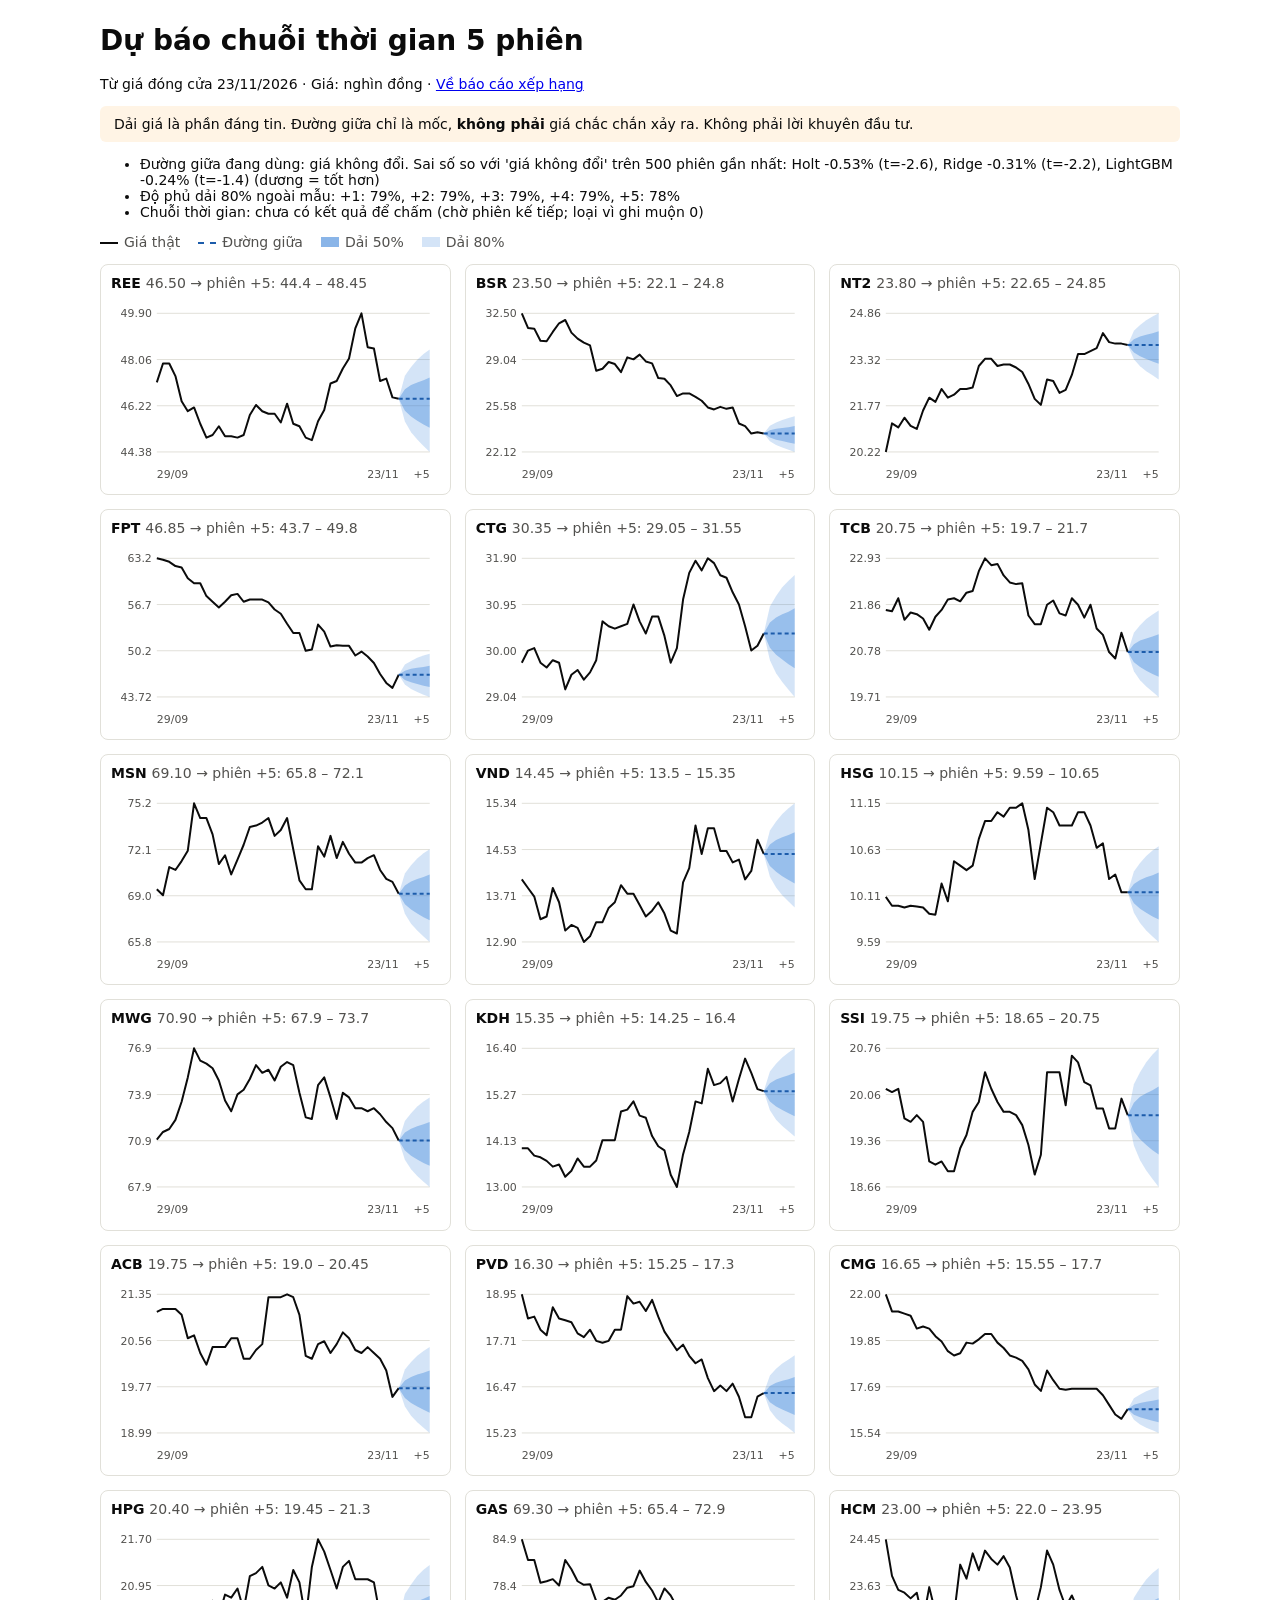
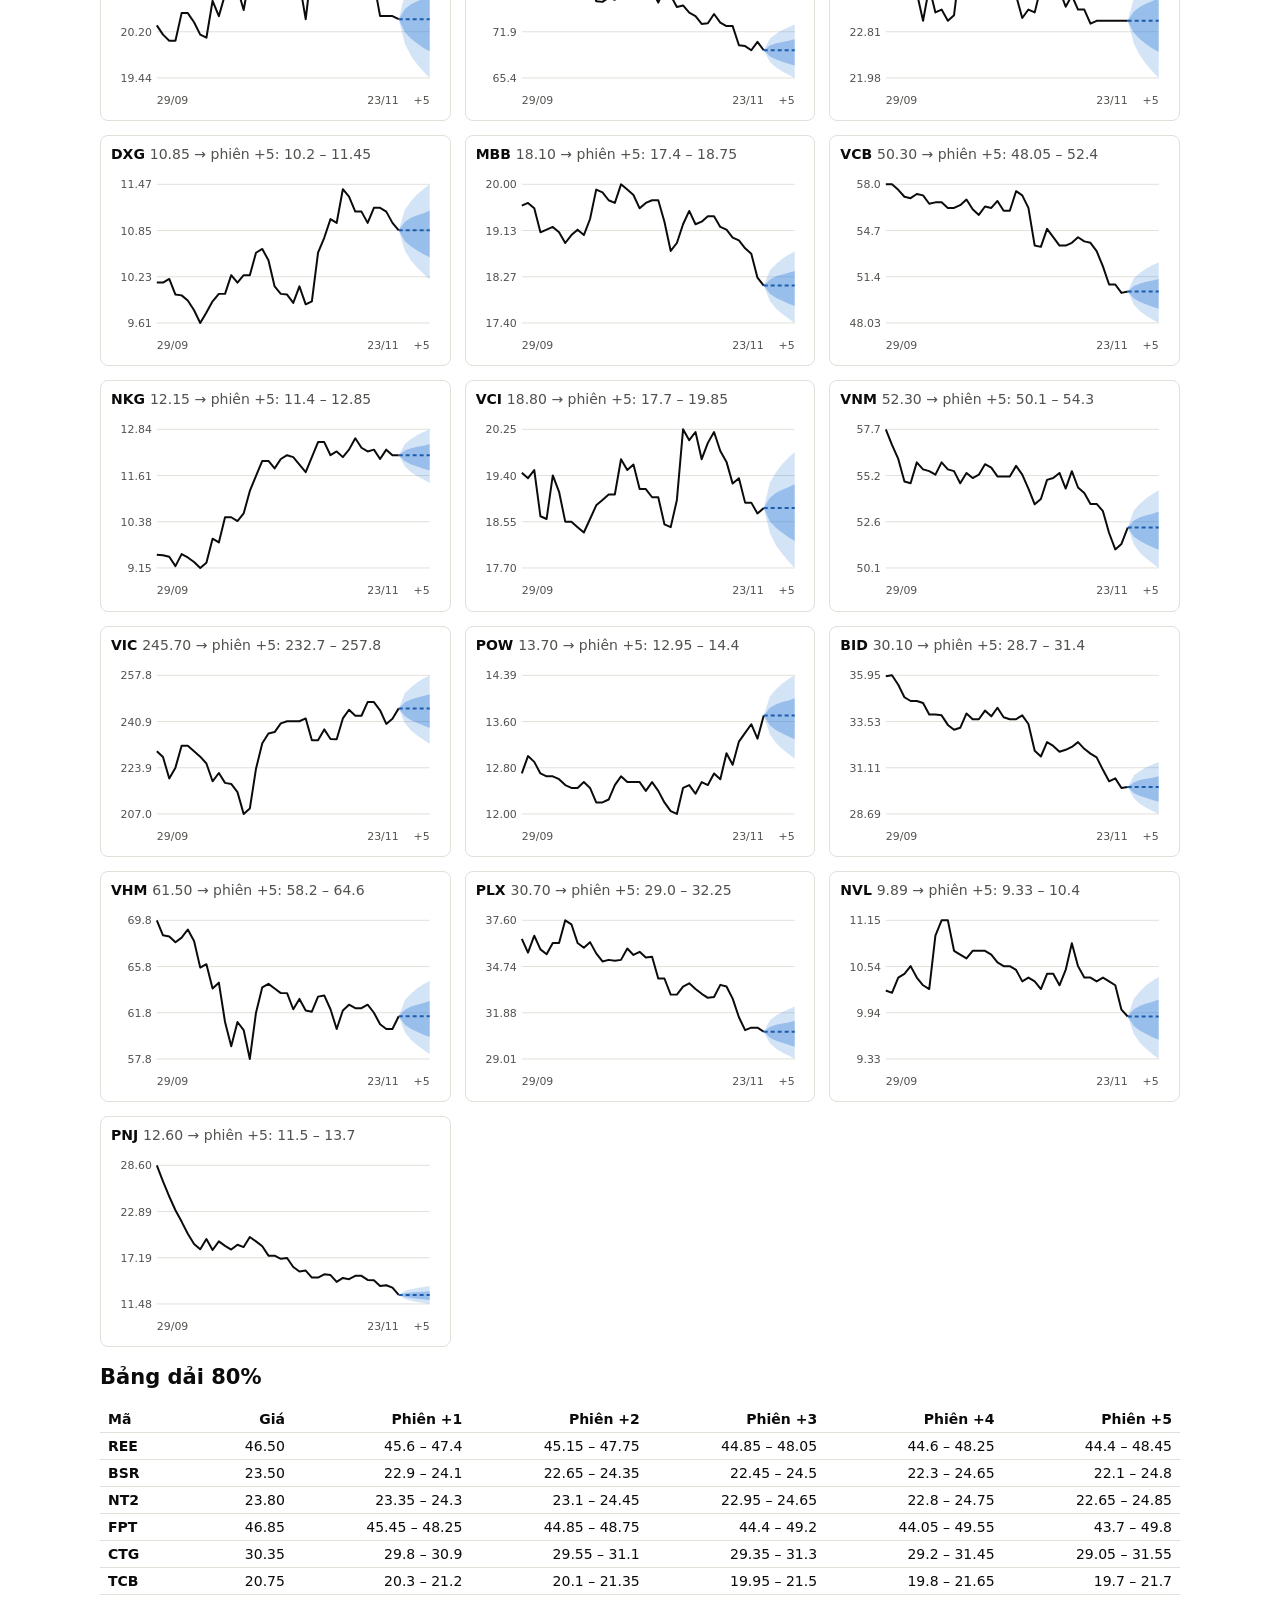
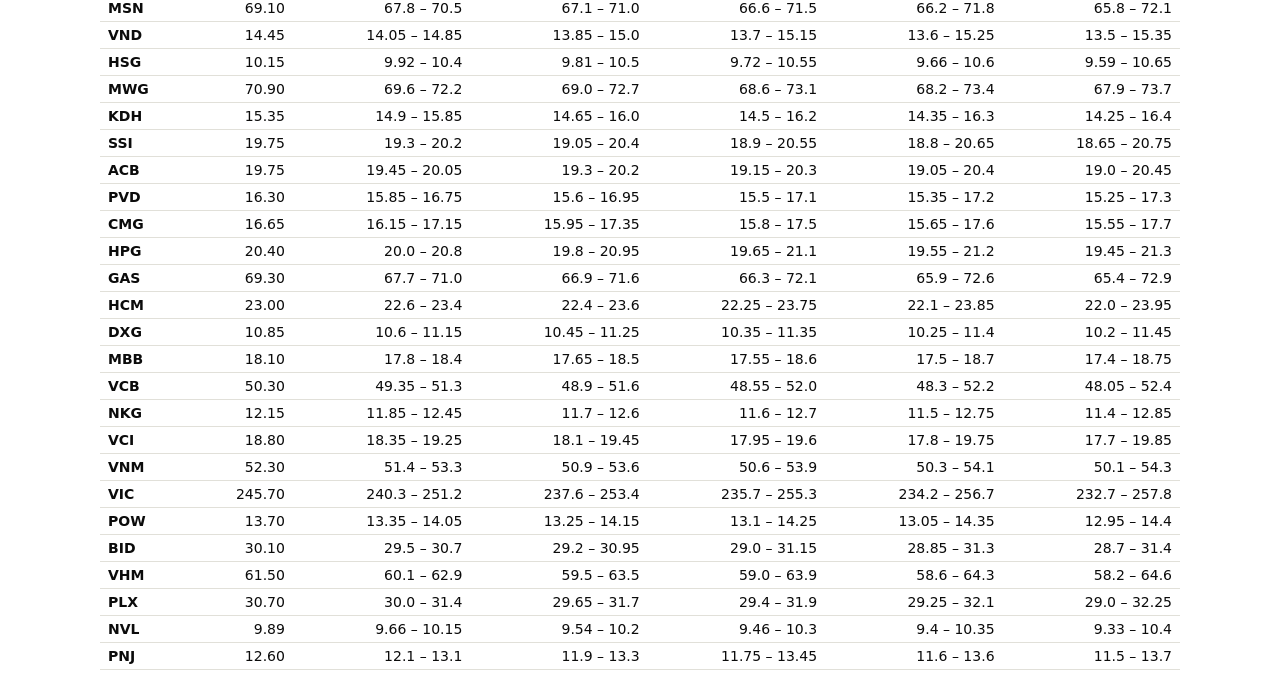
==== commit 33e1225c: "70/30 plan page in VND, 1-month paper model, fix turnover leak Co-Authored-By: Claude Opus 5.5 <nore" ====
--- a/output/forecast.html
+++ b/output/forecast.html
@@ -14,7 +14,7 @@
 <div class=k><span><i style="background:#0b0b0b;height:2px;vertical-align:middle"></i>Giá thật</span>
 <span><i style="border-top:2px dashed #1c5cab;height:0;vertical-align:middle"></i>Đường giữa</span>
 <span><i style="background:#2a78d6;opacity:.55"></i>Dải 50%</span><span><i style="background:#2a78d6;opacity:.2"></i>Dải 80%</span></div>
-<div class=g><figure data-p='[[46.0, &quot;29/09: 47.15&quot;], [52.2, &quot;30/09: 47.90&quot;], [58.5, &quot;01/10: 47.90&quot;], [64.7, &quot;02/10: 47.40&quot;], [70.9, &quot;05/10: 46.40&quot;], [77.1, &quot;06/10: 46.00&quot;], [83.4, &quot;07/10: 46.15&quot;], [89.6, &quot;08/10: 45.50&quot;], [95.8, &quot;09/10: 44.95&quot;], [102.0, &quot;12/10: 45.05&quot;], [108.3, &quot;13/10: 45.40&quot;], [114.5, &quot;14/10: 45.00&quot;], [120.7, &quot;15/10: 45.00&quot;], [127.0, &quot;16/10: 44.95&quot;], [133.2, &quot;19/10: 45.05&quot;], [139.4, &quot;20/10: 45.85&quot;], [145.6, &quot;21/10: 46.25&quot;], [151.9, &quot;22/10: 46.00&quot;], [158.1, &quot;23/10: 45.90&quot;], [164.3, &quot;26/10: 45.90&quot;], [170.5, &quot;27/10: 45.55&quot;], [176.8, &quot;28/10: 46.30&quot;], [183.0, &quot;29/10: 45.50&quot;], [189.2, &quot;30/10: 45.40&quot;], [195.5, &quot;02/11: 44.95&quot;], [201.7, &quot;03/11: 44.85&quot;], [207.9, &quot;04/11: 45.60&quot;], [214.1, &quot;05/11: 46.05&quot;], [220.4, &quot;06/11: 47.10&quot;], [226.6, &quot;09/11: 47.20&quot;], [232.8, &quot;10/11: 47.70&quot;], [239.0, &quot;11/11: 48.10&quot;], [245.3, &quot;12/11: 49.30&quot;], [251.5, &quot;13/11: 49.90&quot;], [257.7, &quot;16/11: 48.55&quot;], [264.0, &quot;17/11: 48.50&quot;], [270.2, &quot;18/11: 47.20&quot;], [276.4, &quot;19/11: 47.30&quot;], [282.6, &quot;20/11: 46.55&quot;], [288.9, &quot;23/11: 46.50&quot;], [295.1, &quot;Phiên +1: 45.6 – 47.4 (80%)&quot;], [301.3, &quot;Phiên +2: 45.15 – 47.75 (80%)&quot;], [307.5, &quot;Phiên +3: 44.85 – 48.05 (80%)&quot;], [313.8, &quot;Phiên +4: 44.6 – 48.25 (80%)&quot;], [320.0, &quot;Phiên +5: 44.35 – 48.45 (80%)&quot;]]'><figcaption>REE <span>46.50 → phiên +5: 44.35 – 48.45</span></figcaption><svg viewBox='0 0 330 190' role=img aria-label='REE'><line x1=46 x2=320 y1=157.6 y2=157.6 stroke='#e1e0d9'/><text x=41 y=161.6 text-anchor=end>44.37</text><line x1=46 x2=320 y1=111.2 y2=111.2 stroke='#e1e0d9'/><text x=41 y=115.2 text-anchor=end>46.22</text><line x1=46 x2=320 y1=64.8 y2=64.8 stroke='#e1e0d9'/><text x=41 y=68.8 text-anchor=end>48.06</text><line x1=46 x2=320 y1=18.4 y2=18.4 stroke='#e1e0d9'/><text x=41 y=22.4 text-anchor=end>49.90</text><polygon points='288.9,104.1 295.1,81.0 301.3,72.2 307.5,64.9 313.8,59.3 320.0,54.6 320.0,157.6 313.8,151.5 307.5,145.2 301.3,137.7 295.1,126.9 288.9,104.1' fill='#2a78d6' opacity='.2'/><polygon points='288.9,104.1 295.1,94.7 301.3,90.4 307.5,87.8 313.8,85.6 320.0,82.8 320.0,133.4 313.8,130.1 307.5,126.2 301.3,122.0 295.1,116.2 288.9,104.1' fill='#2a78d6' opacity='.35'/><polyline points='46.0,87.7 52.2,68.8 58.5,68.8 64.7,81.4 70.9,106.6 77.1,116.7 83.4,112.9 89.6,129.3 95.8,143.1 102.0,140.6 108.3,131.8 114.5,141.9 120.7,141.9 127.0,143.1 133.2,140.6 139.4,120.5 145.6,110.4 151.9,116.7 158.1,119.2 164.3,119.2 170.5,128.0 176.8,109.1 183.0,129.3 189.2,131.8 195.5,143.1 201.7,145.7 207.9,126.8 214.1,115.4 220.4,88.9 226.6,86.4 232.8,73.8 239.0,63.7 245.3,33.5 251.5,18.4 257.7,52.4 264.0,53.7 270.2,86.4 276.4,83.9 282.6,102.8 288.9,104.1' fill=none stroke='#0b0b0b' stroke-width=2 stroke-linejoin=round /><polyline points='288.9,104.1 295.1,104.1 301.3,104.1 307.5,104.1 313.8,104.1 320.0,104.1' fill=none stroke='#1c5cab' stroke-width=2 stroke-dasharray='4 3'/><text x=46 y=184>29/09</text><text x=288.9 y=184 text-anchor=end>23/11</text><text x=320 y=184 text-anchor=end>+5</text><line class=x y1=10 y2=166 stroke='#898781' style='display:none'/></svg><div class=tip></div></figure><figure data-p='[[46.0, &quot;29/09: 32.50&quot;], [52.2, &quot;30/09: 31.40&quot;], [58.5, &quot;01/10: 31.35&quot;], [64.7, &quot;02/10: 30.45&quot;], [70.9, &quot;05/10: 30.40&quot;], [77.1, &quot;06/10: 31.10&quot;], [83.4, &quot;07/10: 31.75&quot;], [89.6, &quot;08/10: 32.00&quot;], [95.8, &quot;09/10: 31.05&quot;], [102.0, &quot;12/10: 30.60&quot;], [108.3, &quot;13/10: 30.30&quot;], [114.5, &quot;14/10: 30.10&quot;], [120.7, &quot;15/10: 28.20&quot;], [127.0, &quot;16/10: 28.35&quot;], [133.2, &quot;19/10: 28.85&quot;], [139.4, &quot;20/10: 28.70&quot;], [145.6, &quot;21/10: 28.10&quot;], [151.9, &quot;22/10: 29.20&quot;], [158.1, &quot;23/10: 29.05&quot;], [164.3, &quot;26/10: 29.40&quot;], [170.5, &quot;27/10: 28.90&quot;], [176.8, &quot;28/10: 28.75&quot;], [183.0, &quot;29/10: 27.65&quot;], [189.2, &quot;30/10: 27.60&quot;], [195.5, &quot;02/11: 27.10&quot;], [201.7, &quot;03/11: 26.30&quot;], [207.9, &quot;04/11: 26.50&quot;], [214.1, &quot;05/11: 26.50&quot;], [220.4, &quot;06/11: 26.25&quot;], [226.6, &quot;09/11: 25.95&quot;], [232.8, &quot;10/11: 25.45&quot;], [239.0, &quot;11/11: 25.30&quot;], [245.3, &quot;12/11: 25.50&quot;], [251.5, &quot;13/11: 25.35&quot;], [257.7, &quot;16/11: 25.45&quot;], [264.0, &quot;17/11: 24.25&quot;], [270.2, &quot;18/11: 24.05&quot;], [276.4, &quot;19/11: 23.50&quot;], [282.6, &quot;20/11: 23.60&quot;], [288.9, &quot;23/11: 23.50&quot;], [295.1, &quot;Phiên +1: 22.9 – 24.1 (80%)&quot;], [301.3, &quot;Phiên +2: 22.65 – 24.35 (80%)&quot;], [307.5, &quot;Phiên +3: 22.45 – 24.5 (80%)&quot;], [313.8, &quot;Phiên +4: 22.3 – 24.65 (80%)&quot;], [320.0, &quot;Phiên +5: 22.1 – 24.8 (80%)&quot;]]'><figcaption>BSR <span>23.50 → phiên +5: 22.1 – 24.8</span></figcaption><svg viewBox='0 0 330 190' role=img aria-label='BSR'><line x1=46 x2=320 y1=157.6 y2=157.6 stroke='#e1e0d9'/><text x=41 y=161.6 text-anchor=end>22.12</text><line x1=46 x2=320 y1=111.2 y2=111.2 stroke='#e1e0d9'/><text x=41 y=115.2 text-anchor=end>25.58</text><line x1=46 x2=320 y1=64.8 y2=64.8 stroke='#e1e0d9'/><text x=41 y=68.8 text-anchor=end>29.04</text><line x1=46 x2=320 y1=18.4 y2=18.4 stroke='#e1e0d9'/><text x=41 y=22.4 text-anchor=end>32.50</text><polygon points='288.9,139.1 295.1,131.2 301.3,128.0 307.5,125.5 313.8,123.6 320.0,121.8 320.0,157.6 313.8,155.4 307.5,153.2 301.3,150.7 295.1,146.9 288.9,139.1' fill='#2a78d6' opacity='.2'/><polygon points='288.9,139.1 295.1,135.9 301.3,134.4 307.5,133.5 313.8,132.7 320.0,131.6 320.0,149.3 313.8,148.0 307.5,146.7 301.3,145.3 295.1,143.2 288.9,139.1' fill='#2a78d6' opacity='.35'/><polyline points='46.0,18.4 52.2,33.1 58.5,33.8 64.7,45.9 70.9,46.5 77.1,37.1 83.4,28.4 89.6,25.1 95.8,37.8 102.0,43.8 108.3,47.9 114.5,50.6 120.7,76.0 127.0,74.0 133.2,67.3 139.4,69.3 145.6,77.4 151.9,62.6 158.1,64.6 164.3,59.9 170.5,66.7 176.8,68.7 183.0,83.4 189.2,84.1 195.5,90.8 201.7,101.5 207.9,98.8 214.1,98.8 220.4,102.2 226.6,106.2 232.8,112.9 239.0,114.9 245.3,112.3 251.5,114.3 257.7,112.9 264.0,129.0 270.2,131.7 276.4,139.1 282.6,137.8 288.9,139.1' fill=none stroke='#0b0b0b' stroke-width=2 stroke-linejoin=round /><polyline points='288.9,139.1 295.1,139.1 301.3,139.1 307.5,139.1 313.8,139.1 320.0,139.1' fill=none stroke='#1c5cab' stroke-width=2 stroke-dasharray='4 3'/><text x=46 y=184>29/09</text><text x=288.9 y=184 text-anchor=end>23/11</text><text x=320 y=184 text-anchor=end>+5</text><line class=x y1=10 y2=166 stroke='#898781' style='display:none'/></svg><div class=tip></div></figure><figure data-p='[[46.0, &quot;29/09: 29.75&quot;], [52.2, &quot;30/09: 30.00&quot;], [58.5, &quot;01/10: 30.05&quot;], [64.7, &quot;02/10: 29.75&quot;], [70.9, &quot;05/10: 29.65&quot;], [77.1, &quot;06/10: 29.80&quot;], [83.4, &quot;07/10: 29.75&quot;], [89.6, &quot;08/10: 29.20&quot;], [95.8, &quot;09/10: 29.50&quot;], [102.0, &quot;12/10: 29.60&quot;], [108.3, &quot;13/10: 29.40&quot;], [114.5, &quot;14/10: 29.55&quot;], [120.7, &quot;15/10: 29.80&quot;], [127.0, &quot;16/10: 30.60&quot;], [133.2, &quot;19/10: 30.50&quot;], [139.4, &quot;20/10: 30.45&quot;], [145.6, &quot;21/10: 30.50&quot;], [151.9, &quot;22/10: 30.55&quot;], [158.1, &quot;23/10: 30.95&quot;], [164.3, &quot;26/10: 30.60&quot;], [170.5, &quot;27/10: 30.35&quot;], [176.8, &quot;28/10: 30.70&quot;], [183.0, &quot;29/10: 30.70&quot;], [189.2, &quot;30/10: 30.30&quot;], [195.5, &quot;02/11: 29.75&quot;], [201.7, &quot;03/11: 30.05&quot;], [207.9, &quot;04/11: 31.05&quot;], [214.1, &quot;05/11: 31.60&quot;], [220.4, &quot;06/11: 31.85&quot;], [226.6, &quot;09/11: 31.65&quot;], [232.8, &quot;10/11: 31.90&quot;], [239.0, &quot;11/11: 31.80&quot;], [245.3, &quot;12/11: 31.55&quot;], [251.5, &quot;13/11: 31.50&quot;], [257.7, &quot;16/11: 31.20&quot;], [264.0, &quot;17/11: 30.95&quot;], [270.2, &quot;18/11: 30.50&quot;], [276.4, &quot;19/11: 30.00&quot;], [282.6, &quot;20/11: 30.10&quot;], [288.9, &quot;23/11: 30.35&quot;], [295.1, &quot;Phiên +1: 29.8 – 30.9 (80%)&quot;], [301.3, &quot;Phiên +2: 29.55 – 31.1 (80%)&quot;], [307.5, &quot;Phiên +3: 29.35 – 31.3 (80%)&quot;], [313.8, &quot;Phiên +4: 29.2 – 31.45 (80%)&quot;], [320.0, &quot;Phiên +5: 29.05 – 31.55 (80%)&quot;]]'><figcaption>CTG <span>30.35 → phiên +5: 29.05 – 31.55</span></figcaption><svg viewBox='0 0 330 190' role=img aria-label='CTG'><line x1=46 x2=320 y1=157.6 y2=157.6 stroke='#e1e0d9'/><text x=41 y=161.6 text-anchor=end>29.04</text><line x1=46 x2=320 y1=111.2 y2=111.2 stroke='#e1e0d9'/><text x=41 y=115.2 text-anchor=end>29.99</text><line x1=46 x2=320 y1=64.8 y2=64.8 stroke='#e1e0d9'/><text x=41 y=68.8 text-anchor=end>30.95</text><line x1=46 x2=320 y1=18.4 y2=18.4 stroke='#e1e0d9'/><text x=41 y=22.4 text-anchor=end>31.90</text><polygon points='288.9,93.9 295.1,66.7 301.3,56.2 307.5,47.5 313.8,40.8 320.0,35.2 320.0,157.6 313.8,150.4 307.5,142.7 301.3,133.7 295.1,120.8 288.9,93.9' fill='#2a78d6' opacity='.2'/><polygon points='288.9,93.9 295.1,82.9 301.3,77.8 307.5,74.6 313.8,71.9 320.0,68.6 320.0,128.7 313.8,124.8 307.5,120.1 301.3,115.1 295.1,108.2 288.9,93.9' fill='#2a78d6' opacity='.35'/><polyline points='46.0,123.2 52.2,111.0 58.5,108.5 64.7,123.2 70.9,128.0 77.1,120.7 83.4,123.2 89.6,150.0 95.8,135.3 102.0,130.5 108.3,140.2 114.5,132.9 120.7,120.7 127.0,81.7 133.2,86.6 139.4,89.0 145.6,86.6 151.9,84.2 158.1,64.7 164.3,81.7 170.5,93.9 176.8,76.8 183.0,76.8 189.2,96.3 195.5,123.2 201.7,108.5 207.9,59.8 214.1,33.0 220.4,20.8 226.6,30.5 232.8,18.4 239.0,23.2 245.3,35.4 251.5,37.9 257.7,52.5 264.0,64.7 270.2,86.6 276.4,111.0 282.6,106.1 288.9,93.9' fill=none stroke='#0b0b0b' stroke-width=2 stroke-linejoin=round /><polyline points='288.9,93.9 295.1,93.9 301.3,93.9 307.5,93.9 313.8,93.9 320.0,93.9' fill=none stroke='#1c5cab' stroke-width=2 stroke-dasharray='4 3'/><text x=46 y=184>29/09</text><text x=288.9 y=184 text-anchor=end>23/11</text><text x=320 y=184 text-anchor=end>+5</text><line class=x y1=10 y2=166 stroke='#898781' style='display:none'/></svg><div class=tip></div></figure><figure data-p='[[46.0, &quot;29/09: 21.73&quot;], [52.2, &quot;30/09: 21.70&quot;], [58.5, &quot;01/10: 22.00&quot;], [64.7, &quot;02/10: 21.50&quot;], [70.9, &quot;05/10: 21.67&quot;], [77.1, &quot;06/10: 21.63&quot;], [83.4, &quot;07/10: 21.53&quot;], [89.6, &quot;08/10: 21.27&quot;], [95.8, &quot;09/10: 21.57&quot;], [102.0, &quot;12/10: 21.73&quot;], [108.3, &quot;13/10: 21.97&quot;], [114.5, &quot;14/10: 22.00&quot;], [120.7, &quot;15/10: 21.93&quot;], [127.0, &quot;16/10: 22.13&quot;], [133.2, &quot;19/10: 22.17&quot;], [139.4, &quot;20/10: 22.63&quot;], [145.6, &quot;21/10: 22.93&quot;], [151.9, &quot;22/10: 22.77&quot;], [158.1, &quot;23/10: 22.80&quot;], [164.3, &quot;26/10: 22.53&quot;], [170.5, &quot;27/10: 22.37&quot;], [176.8, &quot;28/10: 22.33&quot;], [183.0, &quot;29/10: 22.35&quot;], [189.2, &quot;30/10: 21.60&quot;], [195.5, &quot;02/11: 21.40&quot;], [201.7, &quot;03/11: 21.40&quot;], [207.9, &quot;04/11: 21.85&quot;], [214.1, &quot;05/11: 21.95&quot;], [220.4, &quot;06/11: 21.65&quot;], [226.6, &quot;09/11: 21.60&quot;], [232.8, &quot;10/11: 22.00&quot;], [239.0, &quot;11/11: 21.85&quot;], [245.3, &quot;12/11: 21.55&quot;], [251.5, &quot;13/11: 21.85&quot;], [257.7, &quot;16/11: 21.30&quot;], [264.0, &quot;17/11: 21.15&quot;], [270.2, &quot;18/11: 20.75&quot;], [276.4, &quot;19/11: 20.60&quot;], [282.6, &quot;20/11: 21.20&quot;], [288.9, &quot;23/11: 20.75&quot;], [295.1, &quot;Phiên +1: 20.3 – 21.2 (80%)&quot;], [301.3, &quot;Phiên +2: 20.1 – 21.35 (80%)&quot;], [307.5, &quot;Phiên +3: 19.95 – 21.5 (80%)&quot;], [313.8, &quot;Phiên +4: 19.8 – 21.65 (80%)&quot;], [320.0, &quot;Phiên +5: 19.7 – 21.7 (80%)&quot;]]'><figcaption>TCB <span>20.75 → phiên +5: 19.7 – 21.7</span></figcaption><svg viewBox='0 0 330 190' role=img aria-label='TCB'><line x1=46 x2=320 y1=157.6 y2=157.6 stroke='#e1e0d9'/><text x=41 y=161.6 text-anchor=end>19.71</text><line x1=46 x2=320 y1=111.2 y2=111.2 stroke='#e1e0d9'/><text x=41 y=115.2 text-anchor=end>20.78</text><line x1=46 x2=320 y1=64.8 y2=64.8 stroke='#e1e0d9'/><text x=41 y=68.8 text-anchor=end>21.86</text><line x1=46 x2=320 y1=18.4 y2=18.4 stroke='#e1e0d9'/><text x=41 y=22.4 text-anchor=end>22.93</text><polygon points='288.9,112.5 295.1,93.1 301.3,85.6 307.5,79.4 313.8,74.7 320.0,70.7 320.0,157.6 313.8,152.5 307.5,147.2 301.3,140.8 295.1,131.7 288.9,112.5' fill='#2a78d6' opacity='.2'/><polygon points='288.9,112.5 295.1,104.7 301.3,101.0 307.5,98.8 313.8,96.9 320.0,94.6 320.0,137.2 313.8,134.5 307.5,131.2 301.3,127.6 295.1,122.7 288.9,112.5' fill='#2a78d6' opacity='.35'/><polyline points='46.0,70.2 52.2,71.5 58.5,58.5 64.7,80.1 70.9,72.8 77.1,74.5 83.4,78.8 89.6,90.1 95.8,77.1 102.0,70.2 108.3,59.8 114.5,58.5 120.7,61.6 127.0,52.9 133.2,51.2 139.4,31.3 145.6,18.4 151.9,25.3 158.1,24.0 164.3,35.6 170.5,42.6 176.8,44.3 183.0,43.4 189.2,75.8 195.5,84.5 201.7,84.5 207.9,65.0 214.1,60.7 220.4,73.7 226.6,75.8 232.8,58.5 239.0,65.0 245.3,78.0 251.5,65.0 257.7,88.8 264.0,95.3 270.2,112.5 276.4,119.0 282.6,93.1 288.9,112.5' fill=none stroke='#0b0b0b' stroke-width=2 stroke-linejoin=round /><polyline points='288.9,112.5 295.1,112.5 301.3,112.5 307.5,112.5 313.8,112.5 320.0,112.5' fill=none stroke='#1c5cab' stroke-width=2 stroke-dasharray='4 3'/><text x=46 y=184>29/09</text><text x=288.9 y=184 text-anchor=end>23/11</text><text x=320 y=184 text-anchor=end>+5</text><line class=x y1=10 y2=166 stroke='#898781' style='display:none'/></svg><div class=tip></div></figure><figure data-p='[[46.0, &quot;29/09: 69.40&quot;], [52.2, &quot;30/09: 69.00&quot;], [58.5, &quot;01/10: 70.90&quot;], [64.7, &quot;02/10: 70.70&quot;], [70.9, &quot;05/10: 71.30&quot;], [77.1, &quot;06/10: 72.00&quot;], [83.4, &quot;07/10: 75.20&quot;], [89.6, &quot;08/10: 74.20&quot;], [95.8, &quot;09/10: 74.20&quot;], [102.0, &quot;12/10: 73.10&quot;], [108.3, &quot;13/10: 71.10&quot;], [114.5, &quot;14/10: 71.70&quot;], [120.7, &quot;15/10: 70.40&quot;], [127.0, &quot;16/10: 71.40&quot;], [133.2, &quot;19/10: 72.40&quot;], [139.4, &quot;20/10: 73.60&quot;], [145.6, &quot;21/10: 73.70&quot;], [151.9, &quot;22/10: 73.90&quot;], [158.1, &quot;23/10: 74.20&quot;], [164.3, &quot;26/10: 73.00&quot;], [170.5, &quot;27/10: 73.40&quot;], [176.8, &quot;28/10: 74.20&quot;], [183.0, &quot;29/10: 72.10&quot;], [189.2, &quot;30/10: 70.00&quot;], [195.5, &quot;02/11: 69.40&quot;], [201.7, &quot;03/11: 69.40&quot;], [207.9, &quot;04/11: 72.30&quot;], [214.1, &quot;05/11: 71.60&quot;], [220.4, &quot;06/11: 73.00&quot;], [226.6, &quot;09/11: 71.50&quot;], [232.8, &quot;10/11: 72.60&quot;], [239.0, &quot;11/11: 71.80&quot;], [245.3, &quot;12/11: 71.20&quot;], [251.5, &quot;13/11: 71.20&quot;], [257.7, &quot;16/11: 71.50&quot;], [264.0, &quot;17/11: 71.70&quot;], [270.2, &quot;18/11: 70.70&quot;], [276.4, &quot;19/11: 70.10&quot;], [282.6, &quot;20/11: 69.90&quot;], [288.9, &quot;23/11: 69.10&quot;], [295.1, &quot;Phiên +1: 67.8 – 70.5 (80%)&quot;], [301.3, &quot;Phiên +2: 67.1 – 71.0 (80%)&quot;], [307.5, &quot;Phiên +3: 66.6 – 71.5 (80%)&quot;], [313.8, &quot;Phiên +4: 66.2 – 71.8 (80%)&quot;], [320.0, &quot;Phiên +5: 65.8 – 72.1 (80%)&quot;]]'><figcaption>MSN <span>69.10 → phiên +5: 65.8 – 72.1</span></figcaption><svg viewBox='0 0 330 190' role=img aria-label='MSN'><line x1=46 x2=320 y1=157.6 y2=157.6 stroke='#e1e0d9'/><text x=41 y=161.6 text-anchor=end>65.8</text><line x1=46 x2=320 y1=111.2 y2=111.2 stroke='#e1e0d9'/><text x=41 y=115.2 text-anchor=end>69.0</text><line x1=46 x2=320 y1=64.8 y2=64.8 stroke='#e1e0d9'/><text x=41 y=68.8 text-anchor=end>72.1</text><line x1=46 x2=320 y1=18.4 y2=18.4 stroke='#e1e0d9'/><text x=41 y=22.4 text-anchor=end>75.2</text><polygon points='288.9,109.2 295.1,88.9 301.3,80.7 307.5,73.8 313.8,68.6 320.0,64.4 320.0,157.6 313.8,152.1 307.5,146.2 301.3,139.2 295.1,129.2 288.9,109.2' fill='#2a78d6' opacity='.2'/><polygon points='288.9,109.2 295.1,101.0 301.3,97.0 307.5,94.5 313.8,92.4 320.0,89.9 320.0,135.7 313.8,132.7 307.5,129.1 301.3,125.1 295.1,119.8 288.9,109.2' fill='#2a78d6' opacity='.35'/><polyline points='46.0,104.7 52.2,110.6 58.5,82.4 64.7,85.3 70.9,76.4 77.1,66.0 83.4,18.4 89.6,33.2 95.8,33.2 102.0,49.6 108.3,79.4 114.5,70.5 120.7,89.8 127.0,74.9 133.2,60.0 139.4,42.2 145.6,40.7 151.9,37.7 158.1,33.2 164.3,51.1 170.5,45.2 176.8,33.2 183.0,64.5 189.2,95.8 195.5,104.7 201.7,104.7 207.9,61.5 214.1,71.9 220.4,51.1 226.6,73.4 232.8,57.1 239.0,69.0 245.3,77.9 251.5,77.9 257.7,73.4 264.0,70.5 270.2,85.3 276.4,94.3 282.6,97.3 288.9,109.2' fill=none stroke='#0b0b0b' stroke-width=2 stroke-linejoin=round /><polyline points='288.9,109.2 295.1,109.2 301.3,109.2 307.5,109.2 313.8,109.2 320.0,109.2' fill=none stroke='#1c5cab' stroke-width=2 stroke-dasharray='4 3'/><text x=46 y=184>29/09</text><text x=288.9 y=184 text-anchor=end>23/11</text><text x=320 y=184 text-anchor=end>+5</text><line class=x y1=10 y2=166 stroke='#898781' style='display:none'/></svg><div class=tip></div></figure><figure data-p='[[46.0, &quot;29/09: 70.95&quot;], [52.2, &quot;30/09: 71.45&quot;], [58.5, &quot;01/10: 71.64&quot;], [64.7, &quot;02/10: 72.24&quot;], [70.9, &quot;05/10: 73.42&quot;], [77.1, &quot;06/10: 75.00&quot;], [83.4, &quot;07/10: 76.90&quot;], [89.6, &quot;08/10: 76.10&quot;], [95.8, &quot;09/10: 75.90&quot;], [102.0, &quot;12/10: 75.60&quot;], [108.3, &quot;13/10: 74.80&quot;], [114.5, &quot;14/10: 73.50&quot;], [120.7, &quot;15/10: 72.80&quot;], [127.0, &quot;16/10: 73.90&quot;], [133.2, &quot;19/10: 74.20&quot;], [139.4, &quot;20/10: 74.90&quot;], [145.6, &quot;21/10: 75.80&quot;], [151.9, &quot;22/10: 75.30&quot;], [158.1, &quot;23/10: 75.50&quot;], [164.3, &quot;26/10: 74.80&quot;], [170.5, &quot;27/10: 75.70&quot;], [176.8, &quot;28/10: 76.00&quot;], [183.0, &quot;29/10: 75.80&quot;], [189.2, &quot;30/10: 74.00&quot;], [195.5, &quot;02/11: 72.40&quot;], [201.7, &quot;03/11: 72.30&quot;], [207.9, &quot;04/11: 74.50&quot;], [214.1, &quot;05/11: 75.00&quot;], [220.4, &quot;06/11: 73.70&quot;], [226.6, &quot;09/11: 72.30&quot;], [232.8, &quot;10/11: 74.00&quot;], [239.0, &quot;11/11: 73.70&quot;], [245.3, &quot;12/11: 73.00&quot;], [251.5, &quot;13/11: 73.00&quot;], [257.7, &quot;16/11: 72.80&quot;], [264.0, &quot;17/11: 73.00&quot;], [270.2, &quot;18/11: 72.60&quot;], [276.4, &quot;19/11: 72.10&quot;], [282.6, &quot;20/11: 71.70&quot;], [288.9, &quot;23/11: 70.90&quot;], [295.1, &quot;Phiên +1: 69.6 – 72.2 (80%)&quot;], [301.3, &quot;Phiên +2: 69.0 – 72.7 (80%)&quot;], [307.5, &quot;Phiên +3: 68.6 – 73.1 (80%)&quot;], [313.8, &quot;Phiên +4: 68.2 – 73.4 (80%)&quot;], [320.0, &quot;Phiên +5: 67.9 – 73.7 (80%)&quot;]]'><figcaption>MWG <span>70.90 → phiên +5: 67.9 – 73.7</span></figcaption><svg viewBox='0 0 330 190' role=img aria-label='MWG'><line x1=46 x2=320 y1=157.6 y2=157.6 stroke='#e1e0d9'/><text x=41 y=161.6 text-anchor=end>67.9</text><line x1=46 x2=320 y1=111.2 y2=111.2 stroke='#e1e0d9'/><text x=41 y=115.2 text-anchor=end>70.9</text><line x1=46 x2=320 y1=64.8 y2=64.8 stroke='#e1e0d9'/><text x=41 y=68.8 text-anchor=end>73.9</text><line x1=46 x2=320 y1=18.4 y2=18.4 stroke='#e1e0d9'/><text x=41 y=22.4 text-anchor=end>76.9</text><polygon points='288.9,110.9 295.1,91.3 301.3,83.5 307.5,76.8 313.8,71.7 320.0,67.8 320.0,157.6 313.8,152.5 307.5,146.7 301.3,139.8 295.1,130.2 288.9,110.9' fill='#2a78d6' opacity='.2'/><polygon points='288.9,110.9 295.1,102.9 301.3,99.1 307.5,96.7 313.8,94.7 320.0,92.3 320.0,136.4 313.8,133.6 307.5,130.1 301.3,126.2 295.1,121.1 288.9,110.9' fill='#2a78d6' opacity='.35'/><polyline points='46.0,110.1 52.2,102.4 58.5,99.4 64.7,90.2 70.9,72.0 77.1,47.6 83.4,18.4 89.6,30.7 95.8,33.8 102.0,38.4 108.3,50.7 114.5,70.8 120.7,81.6 127.0,64.6 133.2,60.0 139.4,49.2 145.6,35.3 151.9,43.0 158.1,39.9 164.3,50.7 170.5,36.9 176.8,32.2 183.0,35.3 189.2,63.1 195.5,87.7 201.7,89.3 207.9,55.4 214.1,47.6 220.4,67.7 226.6,89.3 232.8,63.1 239.0,67.7 245.3,78.5 251.5,78.5 257.7,81.6 264.0,78.5 270.2,84.6 276.4,92.4 282.6,98.5 288.9,110.9' fill=none stroke='#0b0b0b' stroke-width=2 stroke-linejoin=round /><polyline points='288.9,110.9 295.1,110.9 301.3,110.9 307.5,110.9 313.8,110.9 320.0,110.9' fill=none stroke='#1c5cab' stroke-width=2 stroke-dasharray='4 3'/><text x=46 y=184>29/09</text><text x=288.9 y=184 text-anchor=end>23/11</text><text x=320 y=184 text-anchor=end>+5</text><line class=x y1=10 y2=166 stroke='#898781' style='display:none'/></svg><div class=tip></div></figure><figure data-p='[[46.0, &quot;29/09: 13.95&quot;], [52.2, &quot;30/09: 13.95&quot;], [58.5, &quot;01/10: 13.77&quot;], [64.7, &quot;02/10: 13.73&quot;], [70.9, &quot;05/10: 13.64&quot;], [77.1, &quot;06/10: 13.50&quot;], [83.4, &quot;07/10: 13.55&quot;], [89.6, &quot;08/10: 13.25&quot;], [95.8, &quot;09/10: 13.40&quot;], [102.0, &quot;12/10: 13.70&quot;], [108.3, &quot;13/10: 13.50&quot;], [114.5, &quot;14/10: 13.50&quot;], [120.7, &quot;15/10: 13.65&quot;], [127.0, &quot;16/10: 14.15&quot;], [133.2, &quot;19/10: 14.15&quot;], [139.4, &quot;20/10: 14.15&quot;], [145.6, &quot;21/10: 14.85&quot;], [151.9, &quot;22/10: 14.90&quot;], [158.1, &quot;23/10: 15.10&quot;], [164.3, &quot;26/10: 14.75&quot;], [170.5, &quot;27/10: 14.70&quot;], [176.8, &quot;28/10: 14.25&quot;], [183.0, &quot;29/10: 14.00&quot;], [189.2, &quot;30/10: 13.90&quot;], [195.5, &quot;02/11: 13.30&quot;], [201.7, &quot;03/11: 13.00&quot;], [207.9, &quot;04/11: 13.80&quot;], [214.1, &quot;05/11: 14.35&quot;], [220.4, &quot;06/11: 15.10&quot;], [226.6, &quot;09/11: 15.05&quot;], [232.8, &quot;10/11: 15.90&quot;], [239.0, &quot;11/11: 15.50&quot;], [245.3, &quot;12/11: 15.55&quot;], [251.5, &quot;13/11: 15.70&quot;], [257.7, &quot;16/11: 15.10&quot;], [264.0, &quot;17/11: 15.65&quot;], [270.2, &quot;18/11: 16.15&quot;], [276.4, &quot;19/11: 15.80&quot;], [282.6, &quot;20/11: 15.40&quot;], [288.9, &quot;23/11: 15.35&quot;], [295.1, &quot;Phiên +1: 14.9 – 15.85 (80%)&quot;], [301.3, &quot;Phiên +2: 14.65 – 16.0 (80%)&quot;], [307.5, &quot;Phiên +3: 14.5 – 16.2 (80%)&quot;], [313.8, &quot;Phiên +4: 14.35 – 16.3 (80%)&quot;], [320.0, &quot;Phiên +5: 14.25 – 16.4 (80%)&quot;]]'><figcaption>KDH <span>15.35 → phiên +5: 14.25 – 16.4</span></figcaption><svg viewBox='0 0 330 190' role=img aria-label='KDH'><line x1=46 x2=320 y1=157.6 y2=157.6 stroke='#e1e0d9'/><text x=41 y=161.6 text-anchor=end>13.00</text><line x1=46 x2=320 y1=111.2 y2=111.2 stroke='#e1e0d9'/><text x=41 y=115.2 text-anchor=end>14.13</text><line x1=46 x2=320 y1=64.8 y2=64.8 stroke='#e1e0d9'/><text x=41 y=68.8 text-anchor=end>15.27</text><line x1=46 x2=320 y1=18.4 y2=18.4 stroke='#e1e0d9'/><text x=41 y=22.4 text-anchor=end>16.40</text><polygon points='288.9,61.4 295.1,41.7 301.3,33.9 307.5,27.6 313.8,22.7 320.0,18.4 320.0,106.9 313.8,101.6 307.5,96.3 301.3,90.0 295.1,80.7 288.9,61.4' fill='#2a78d6' opacity='.2'/><polygon points='288.9,61.4 295.1,53.5 301.3,49.7 307.5,47.4 313.8,45.5 320.0,43.0 320.0,86.5 313.8,83.6 307.5,80.3 301.3,76.7 295.1,71.7 288.9,61.4' fill='#2a78d6' opacity='.35'/><polyline points='46.0,118.8 52.2,118.8 58.5,126.1 64.7,127.8 70.9,131.4 77.1,137.2 83.4,135.1 89.6,147.4 95.8,141.3 102.0,129.0 108.3,137.2 114.5,137.2 120.7,131.0 127.0,110.6 133.2,110.6 139.4,110.6 145.6,81.9 151.9,79.9 158.1,71.7 164.3,86.0 170.5,88.1 176.8,106.5 183.0,116.7 189.2,120.8 195.5,145.4 201.7,157.6 207.9,124.9 214.1,102.4 220.4,71.7 226.6,73.7 232.8,38.9 239.0,55.3 245.3,53.3 251.5,47.1 257.7,71.7 264.0,49.2 270.2,28.7 276.4,43.0 282.6,59.4 288.9,61.4' fill=none stroke='#0b0b0b' stroke-width=2 stroke-linejoin=round /><polyline points='288.9,61.4 295.1,61.4 301.3,61.4 307.5,61.4 313.8,61.4 320.0,61.4' fill=none stroke='#1c5cab' stroke-width=2 stroke-dasharray='4 3'/><text x=46 y=184>29/09</text><text x=288.9 y=184 text-anchor=end>23/11</text><text x=320 y=184 text-anchor=end>+5</text><line class=x y1=10 y2=166 stroke='#898781' style='display:none'/></svg><div class=tip></div></figure><figure data-p='[[46.0, &quot;29/09: 20.22&quot;], [52.2, &quot;30/09: 21.18&quot;], [58.5, &quot;01/10: 21.04&quot;], [64.7, &quot;02/10: 21.37&quot;], [70.9, &quot;05/10: 21.09&quot;], [77.1, &quot;06/10: 20.99&quot;], [83.4, &quot;07/10: 21.61&quot;], [89.6, &quot;08/10: 22.04&quot;], [95.8, &quot;09/10: 21.90&quot;], [102.0, &quot;12/10: 22.33&quot;], [108.3, &quot;13/10: 22.04&quot;], [114.5, &quot;14/10: 22.14&quot;], [120.7, &quot;15/10: 22.33&quot;], [127.0, &quot;16/10: 22.33&quot;], [133.2, &quot;19/10: 22.38&quot;], [139.4, &quot;20/10: 23.10&quot;], [145.6, &quot;21/10: 23.34&quot;], [151.9, &quot;22/10: 23.34&quot;], [158.1, &quot;23/10: 23.10&quot;], [164.3, &quot;26/10: 23.15&quot;], [170.5, &quot;27/10: 23.15&quot;], [176.8, &quot;28/10: 23.05&quot;], [183.0, &quot;29/10: 22.90&quot;], [189.2, &quot;30/10: 22.50&quot;], [195.5, &quot;02/11: 22.00&quot;], [201.7, &quot;03/11: 21.80&quot;], [207.9, &quot;04/11: 22.65&quot;], [214.1, &quot;05/11: 22.60&quot;], [220.4, &quot;06/11: 22.20&quot;], [226.6, &quot;09/11: 22.30&quot;], [232.8, &quot;10/11: 22.80&quot;], [239.0, &quot;11/11: 23.50&quot;], [245.3, &quot;12/11: 23.50&quot;], [251.5, &quot;13/11: 23.60&quot;], [257.7, &quot;16/11: 23.70&quot;], [264.0, &quot;17/11: 24.20&quot;], [270.2, &quot;18/11: 23.90&quot;], [276.4, &quot;19/11: 23.85&quot;], [282.6, &quot;20/11: 23.85&quot;], [288.9, &quot;23/11: 23.80&quot;], [295.1, &quot;Phiên +1: 23.35 – 24.3 (80%)&quot;], [301.3, &quot;Phiên +2: 23.1 – 24.45 (80%)&quot;], [307.5, &quot;Phiên +3: 22.95 – 24.65 (80%)&quot;], [313.8, &quot;Phiên +4: 22.8 – 24.75 (80%)&quot;], [320.0, &quot;Phiên +5: 22.65 – 24.85 (80%)&quot;]]'><figcaption>NT2 <span>23.80 → phiên +5: 22.65 – 24.85</span></figcaption><svg viewBox='0 0 330 190' role=img aria-label='NT2'><line x1=46 x2=320 y1=157.6 y2=157.6 stroke='#e1e0d9'/><text x=41 y=161.6 text-anchor=end>20.22</text><line x1=46 x2=320 y1=111.2 y2=111.2 stroke='#e1e0d9'/><text x=41 y=115.2 text-anchor=end>21.77</text><line x1=46 x2=320 y1=64.8 y2=64.8 stroke='#e1e0d9'/><text x=41 y=68.8 text-anchor=end>23.32</text><line x1=46 x2=320 y1=18.4 y2=18.4 stroke='#e1e0d9'/><text x=41 y=22.4 text-anchor=end>24.86</text><polygon points='288.9,50.3 295.1,36.0 301.3,30.1 307.5,25.3 313.8,21.6 320.0,18.4 320.0,84.8 313.8,80.7 307.5,76.5 301.3,71.5 295.1,64.4 288.9,50.3' fill='#2a78d6' opacity='.2'/><polygon points='288.9,50.3 295.1,44.5 301.3,41.6 307.5,39.9 313.8,38.4 320.0,36.5 320.0,69.1 313.8,66.9 307.5,64.3 301.3,61.6 295.1,57.8 288.9,50.3' fill='#2a78d6' opacity='.35'/><polyline points='46.0,157.6 52.2,128.9 58.5,133.0 64.7,123.2 70.9,131.6 77.1,134.5 83.4,116.0 89.6,103.1 95.8,107.3 102.0,94.4 108.3,103.1 114.5,100.1 120.7,94.4 127.0,94.4 133.2,92.9 139.4,71.3 145.6,64.1 151.9,64.1 158.1,71.3 164.3,69.8 170.5,69.8 176.8,72.8 183.0,77.3 189.2,89.3 195.5,104.3 201.7,110.3 207.9,84.8 214.1,86.3 220.4,98.3 226.6,95.3 232.8,80.3 239.0,59.3 245.3,59.3 251.5,56.3 257.7,53.3 264.0,38.3 270.2,47.3 276.4,48.8 282.6,48.8 288.9,50.3' fill=none stroke='#0b0b0b' stroke-width=2 stroke-linejoin=round /><polyline points='288.9,50.3 295.1,50.3 301.3,50.3 307.5,50.3 313.8,50.3 320.0,50.3' fill=none stroke='#1c5cab' stroke-width=2 stroke-dasharray='4 3'/><text x=46 y=184>29/09</text><text x=288.9 y=184 text-anchor=end>23/11</text><text x=320 y=184 text-anchor=end>+5</text><line class=x y1=10 y2=166 stroke='#898781' style='display:none'/></svg><div class=tip></div></figure><figure data-p='[[46.0, &quot;29/09: 63.20&quot;], [52.2, &quot;30/09: 63.00&quot;], [58.5, &quot;01/10: 62.70&quot;], [64.7, &quot;02/10: 62.10&quot;], [70.9, &quot;05/10: 61.90&quot;], [77.1, &quot;06/10: 60.40&quot;], [83.4, &quot;07/10: 59.70&quot;], [89.6, &quot;08/10: 59.70&quot;], [95.8, &quot;09/10: 57.90&quot;], [102.0, &quot;12/10: 57.10&quot;], [108.3, &quot;13/10: 56.30&quot;], [114.5, &quot;14/10: 57.10&quot;], [120.7, &quot;15/10: 58.00&quot;], [127.0, &quot;16/10: 58.20&quot;], [133.2, &quot;19/10: 57.10&quot;], [139.4, &quot;20/10: 57.40&quot;], [145.6, &quot;21/10: 57.40&quot;], [151.9, &quot;22/10: 57.40&quot;], [158.1, &quot;23/10: 57.00&quot;], [164.3, &quot;26/10: 56.00&quot;], [170.5, &quot;27/10: 55.40&quot;], [176.8, &quot;28/10: 54.00&quot;], [183.0, &quot;29/10: 52.70&quot;], [189.2, &quot;30/10: 52.70&quot;], [195.5, &quot;02/11: 50.20&quot;], [201.7, &quot;03/11: 50.40&quot;], [207.9, &quot;04/11: 53.90&quot;], [214.1, &quot;05/11: 52.90&quot;], [220.4, &quot;06/11: 50.80&quot;], [226.6, &quot;09/11: 51.00&quot;], [232.8, &quot;10/11: 50.90&quot;], [239.0, &quot;11/11: 50.90&quot;], [245.3, &quot;12/11: 49.55&quot;], [251.5, &quot;13/11: 50.10&quot;], [257.7, &quot;16/11: 49.40&quot;], [264.0, &quot;17/11: 48.50&quot;], [270.2, &quot;18/11: 46.95&quot;], [276.4, &quot;19/11: 45.70&quot;], [282.6, &quot;20/11: 45.00&quot;], [288.9, &quot;23/11: 46.85&quot;], [295.1, &quot;Phiên +1: 45.45 – 48.25 (80%)&quot;], [301.3, &quot;Phiên +2: 44.85 – 48.75 (80%)&quot;], [307.5, &quot;Phiên +3: 44.4 – 49.2 (80%)&quot;], [313.8, &quot;Phiên +4: 44.05 – 49.55 (80%)&quot;], [320.0, &quot;Phiên +5: 43.7 – 49.8 (80%)&quot;]]'><figcaption>FPT <span>46.85 → phiên +5: 43.7 – 49.8</span></figcaption><svg viewBox='0 0 330 190' role=img aria-label='FPT'><line x1=46 x2=320 y1=157.6 y2=157.6 stroke='#e1e0d9'/><text x=41 y=161.6 text-anchor=end>43.72</text><line x1=46 x2=320 y1=111.2 y2=111.2 stroke='#e1e0d9'/><text x=41 y=115.2 text-anchor=end>50.2</text><line x1=46 x2=320 y1=64.8 y2=64.8 stroke='#e1e0d9'/><text x=41 y=68.8 text-anchor=end>56.7</text><line x1=46 x2=320 y1=18.4 y2=18.4 stroke='#e1e0d9'/><text x=41 y=22.4 text-anchor=end>63.2</text><polygon points='288.9,135.3 295.1,125.1 301.3,121.5 307.5,118.3 313.8,116.0 320.0,114.2 320.0,157.6 313.8,155.3 307.5,152.7 301.3,149.6 295.1,145.2 288.9,135.3' fill='#2a78d6' opacity='.2'/><polygon points='288.9,135.3 295.1,131.2 301.3,129.4 307.5,128.2 313.8,127.4 320.0,126.2 320.0,147.6 313.8,146.3 307.5,144.7 301.3,142.9 295.1,140.6 288.9,135.3' fill='#2a78d6' opacity='.35'/><polyline points='46.0,18.4 52.2,19.8 58.5,21.9 64.7,26.2 70.9,27.7 77.1,38.4 83.4,43.4 89.6,43.4 95.8,56.3 102.0,62.0 108.3,67.7 114.5,62.0 120.7,55.5 127.0,54.1 133.2,62.0 139.4,59.8 145.6,59.8 151.9,59.8 158.1,62.7 164.3,69.8 170.5,74.1 176.8,84.1 183.0,93.4 189.2,93.4 195.5,111.3 201.7,109.9 207.9,84.9 214.1,92.0 220.4,107.0 226.6,105.6 232.8,106.3 239.0,106.3 245.3,116.0 251.5,112.0 257.7,117.0 264.0,123.5 270.2,134.5 276.4,143.5 282.6,148.5 288.9,135.3' fill=none stroke='#0b0b0b' stroke-width=2 stroke-linejoin=round /><polyline points='288.9,135.3 295.1,135.3 301.3,135.3 307.5,135.3 313.8,135.3 320.0,135.3' fill=none stroke='#1c5cab' stroke-width=2 stroke-dasharray='4 3'/><text x=46 y=184>29/09</text><text x=288.9 y=184 text-anchor=end>23/11</text><text x=320 y=184 text-anchor=end>+5</text><line class=x y1=10 y2=166 stroke='#898781' style='display:none'/></svg><div class=tip></div></figure><figure data-p='[[46.0, &quot;29/09: 14.00&quot;], [52.2, &quot;30/09: 13.85&quot;], [58.5, &quot;01/10: 13.70&quot;], [64.7, &quot;02/10: 13.30&quot;], [70.9, &quot;05/10: 13.35&quot;], [77.1, &quot;06/10: 13.85&quot;], [83.4, &quot;07/10: 13.60&quot;], [89.6, &quot;08/10: 13.10&quot;], [95.8, &quot;09/10: 13.20&quot;], [102.0, &quot;12/10: 13.15&quot;], [108.3, &quot;13/10: 12.90&quot;], [114.5, &quot;14/10: 13.00&quot;], [120.7, &quot;15/10: 13.25&quot;], [127.0, &quot;16/10: 13.25&quot;], [133.2, &quot;19/10: 13.50&quot;], [139.4, &quot;20/10: 13.60&quot;], [145.6, &quot;21/10: 13.90&quot;], [151.9, &quot;22/10: 13.75&quot;], [158.1, &quot;23/10: 13.75&quot;], [164.3, &quot;26/10: 13.55&quot;], [170.5, &quot;27/10: 13.35&quot;], [176.8, &quot;28/10: 13.45&quot;], [183.0, &quot;29/10: 13.60&quot;], [189.2, &quot;30/10: 13.40&quot;], [195.5, &quot;02/11: 13.10&quot;], [201.7, &quot;03/11: 13.05&quot;], [207.9, &quot;04/11: 13.95&quot;], [214.1, &quot;05/11: 14.20&quot;], [220.4, &quot;06/11: 14.95&quot;], [226.6, &quot;09/11: 14.45&quot;], [232.8, &quot;10/11: 14.90&quot;], [239.0, &quot;11/11: 14.90&quot;], [245.3, &quot;12/11: 14.50&quot;], [251.5, &quot;13/11: 14.50&quot;], [257.7, &quot;16/11: 14.30&quot;], [264.0, &quot;17/11: 14.35&quot;], [270.2, &quot;18/11: 14.00&quot;], [276.4, &quot;19/11: 14.15&quot;], [282.6, &quot;20/11: 14.70&quot;], [288.9, &quot;23/11: 14.45&quot;], [295.1, &quot;Phiên +1: 14.05 – 14.85 (80%)&quot;], [301.3, &quot;Phiên +2: 13.85 – 15.0 (80%)&quot;], [307.5, &quot;Phiên +3: 13.7 – 15.15 (80%)&quot;], [313.8, &quot;Phiên +4: 13.6 – 15.25 (80%)&quot;], [320.0, &quot;Phiên +5: 13.5 – 15.35 (80%)&quot;]]'><figcaption>VND <span>14.45 → phiên +5: 13.5 – 15.35</span></figcaption><svg viewBox='0 0 330 190' role=img aria-label='VND'><line x1=46 x2=320 y1=157.6 y2=157.6 stroke='#e1e0d9'/><text x=41 y=161.6 text-anchor=end>12.90</text><line x1=46 x2=320 y1=111.2 y2=111.2 stroke='#e1e0d9'/><text x=41 y=115.2 text-anchor=end>13.71</text><line x1=46 x2=320 y1=64.8 y2=64.8 stroke='#e1e0d9'/><text x=41 y=68.8 text-anchor=end>14.53</text><line x1=46 x2=320 y1=18.4 y2=18.4 stroke='#e1e0d9'/><text x=41 y=22.4 text-anchor=end>15.34</text><polygon points='288.9,69.1 295.1,45.7 301.3,36.6 307.5,29.0 313.8,23.3 320.0,18.4 320.0,123.1 313.8,117.0 307.5,110.6 301.3,103.0 295.1,92.1 288.9,69.1' fill='#2a78d6' opacity='.2'/><polygon points='288.9,69.1 295.1,59.7 301.3,55.3 307.5,52.5 313.8,50.3 320.0,47.4 320.0,98.8 313.8,95.5 307.5,91.5 301.3,87.2 295.1,81.3 288.9,69.1' fill='#2a78d6' opacity='.35'/><polyline points='46.0,94.8 52.2,103.4 58.5,112.0 64.7,134.8 70.9,132.0 77.1,103.4 83.4,117.7 89.6,146.2 95.8,140.5 102.0,143.4 108.3,157.6 114.5,151.9 120.7,137.7 127.0,137.7 133.2,123.4 139.4,117.7 145.6,100.5 151.9,109.1 158.1,109.1 164.3,120.5 170.5,132.0 176.8,126.2 183.0,117.7 189.2,129.1 195.5,146.2 201.7,149.1 207.9,97.7 214.1,83.4 220.4,40.6 226.6,69.1 232.8,43.5 239.0,43.5 245.3,66.3 251.5,66.3 257.7,77.7 264.0,74.9 270.2,94.8 276.4,86.3 282.6,54.9 288.9,69.1' fill=none stroke='#0b0b0b' stroke-width=2 stroke-linejoin=round /><polyline points='288.9,69.1 295.1,69.1 301.3,69.1 307.5,69.1 313.8,69.1 320.0,69.1' fill=none stroke='#1c5cab' stroke-width=2 stroke-dasharray='4 3'/><text x=46 y=184>29/09</text><text x=288.9 y=184 text-anchor=end>23/11</text><text x=320 y=184 text-anchor=end>+5</text><line class=x y1=10 y2=166 stroke='#898781' style='display:none'/></svg><div class=tip></div></figure><figure data-p='[[46.0, &quot;29/09: 20.30&quot;], [52.2, &quot;30/09: 20.15&quot;], [58.5, &quot;01/10: 20.05&quot;], [64.7, &quot;02/10: 20.05&quot;], [70.9, &quot;05/10: 20.50&quot;], [77.1, &quot;06/10: 20.50&quot;], [83.4, &quot;07/10: 20.35&quot;], [89.6, &quot;08/10: 20.15&quot;], [95.8, &quot;09/10: 20.10&quot;], [102.0, &quot;12/10: 20.70&quot;], [108.3, &quot;13/10: 20.45&quot;], [114.5, &quot;14/10: 20.80&quot;], [120.7, &quot;15/10: 20.75&quot;], [127.0, &quot;16/10: 20.90&quot;], [133.2, &quot;19/10: 20.55&quot;], [139.4, &quot;20/10: 21.10&quot;], [145.6, &quot;21/10: 21.15&quot;], [151.9, &quot;22/10: 21.25&quot;], [158.1, &quot;23/10: 20.95&quot;], [164.3, &quot;26/10: 20.90&quot;], [170.5, &quot;27/10: 21.00&quot;], [176.8, &quot;28/10: 20.75&quot;], [183.0, &quot;29/10: 21.20&quot;], [189.2, &quot;30/10: 21.00&quot;], [195.5, &quot;02/11: 20.40&quot;], [201.7, &quot;03/11: 21.25&quot;], [207.9, &quot;04/11: 21.70&quot;], [214.1, &quot;05/11: 21.50&quot;], [220.4, &quot;06/11: 21.20&quot;], [226.6, &quot;09/11: 20.90&quot;], [232.8, &quot;10/11: 21.25&quot;], [239.0, &quot;11/11: 21.35&quot;], [245.3, &quot;12/11: 21.05&quot;], [251.5, &quot;13/11: 21.05&quot;], [257.7, &quot;16/11: 21.05&quot;], [264.0, &quot;17/11: 21.00&quot;], [270.2, &quot;18/11: 20.45&quot;], [276.4, &quot;19/11: 20.45&quot;], [282.6, &quot;20/11: 20.45&quot;], [288.9, &quot;23/11: 20.40&quot;], [295.1, &quot;Phiên +1: 20.0 – 20.8 (80%)&quot;], [301.3, &quot;Phiên +2: 19.8 – 20.95 (80%)&quot;], [307.5, &quot;Phiên +3: 19.65 – 21.1 (80%)&quot;], [313.8, &quot;Phiên +4: 19.55 – 21.2 (80%)&quot;], [320.0, &quot;Phiên +5: 19.45 – 21.3 (80%)&quot;]]'><figcaption>HPG <span>20.40 → phiên +5: 19.45 – 21.3</span></figcaption><svg viewBox='0 0 330 190' role=img aria-label='HPG'><line x1=46 x2=320 y1=157.6 y2=157.6 stroke='#e1e0d9'/><text x=41 y=161.6 text-anchor=end>19.44</text><line x1=46 x2=320 y1=111.2 y2=111.2 stroke='#e1e0d9'/><text x=41 y=115.2 text-anchor=end>20.20</text><line x1=46 x2=320 y1=64.8 y2=64.8 stroke='#e1e0d9'/><text x=41 y=68.8 text-anchor=end>20.95</text><line x1=46 x2=320 y1=18.4 y2=18.4 stroke='#e1e0d9'/><text x=41 y=22.4 text-anchor=end>21.70</text><polygon points='288.9,98.6 295.1,73.4 301.3,63.7 307.5,55.3 313.8,49.0 320.0,44.1 320.0,157.6 313.8,151.2 307.5,144.1 301.3,135.5 295.1,123.5 288.9,98.6' fill='#2a78d6' opacity='.2'/><polygon points='288.9,98.6 295.1,88.4 301.3,83.7 307.5,80.6 313.8,78.1 320.0,75.1 320.0,130.9 313.8,127.4 307.5,123.0 301.3,118.2 295.1,111.8 288.9,98.6' fill='#2a78d6' opacity='.35'/><polyline points='46.0,104.8 52.2,114.1 58.5,120.2 64.7,120.2 70.9,92.5 77.1,92.5 83.4,101.7 89.6,114.1 95.8,117.2 102.0,80.1 108.3,95.5 114.5,73.9 120.7,77.0 127.0,67.8 133.2,89.4 139.4,55.4 145.6,52.3 151.9,46.1 158.1,64.7 164.3,67.8 170.5,61.6 176.8,77.0 183.0,49.2 189.2,61.6 195.5,98.6 201.7,46.1 207.9,18.4 214.1,30.7 220.4,49.2 226.6,67.8 232.8,46.1 239.0,40.0 245.3,58.5 251.5,58.5 257.7,58.5 264.0,61.6 270.2,95.5 276.4,95.5 282.6,95.5 288.9,98.6' fill=none stroke='#0b0b0b' stroke-width=2 stroke-linejoin=round /><polyline points='288.9,98.6 295.1,98.6 301.3,98.6 307.5,98.6 313.8,98.6 320.0,98.6' fill=none stroke='#1c5cab' stroke-width=2 stroke-dasharray='4 3'/><text x=46 y=184>29/09</text><text x=288.9 y=184 text-anchor=end>23/11</text><text x=320 y=184 text-anchor=end>+5</text><line class=x y1=10 y2=166 stroke='#898781' style='display:none'/></svg><div class=tip></div></figure><figure data-p='[[46.0, &quot;29/09: 10.10&quot;], [52.2, &quot;30/09: 10.00&quot;], [58.5, &quot;01/10: 10.00&quot;], [64.7, &quot;02/10: 9.98&quot;], [70.9, &quot;05/10: 10.00&quot;], [77.1, &quot;06/10: 9.99&quot;], [83.4, &quot;07/10: 9.98&quot;], [89.6, &quot;08/10: 9.91&quot;], [95.8, &quot;09/10: 9.90&quot;], [102.0, &quot;12/10: 10.25&quot;], [108.3, &quot;13/10: 10.05&quot;], [114.5, &quot;14/10: 10.50&quot;], [120.7, &quot;15/10: 10.45&quot;], [127.0, &quot;16/10: 10.40&quot;], [133.2, &quot;19/10: 10.45&quot;], [139.4, &quot;20/10: 10.75&quot;], [145.6, &quot;21/10: 10.95&quot;], [151.9, &quot;22/10: 10.95&quot;], [158.1, &quot;23/10: 11.05&quot;], [164.3, &quot;26/10: 11.00&quot;], [170.5, &quot;27/10: 11.10&quot;], [176.8, &quot;28/10: 11.10&quot;], [183.0, &quot;29/10: 11.15&quot;], [189.2, &quot;30/10: 10.85&quot;], [195.5, &quot;02/11: 10.30&quot;], [201.7, &quot;03/11: 10.70&quot;], [207.9, &quot;04/11: 11.10&quot;], [214.1, &quot;05/11: 11.05&quot;], [220.4, &quot;06/11: 10.90&quot;], [226.6, &quot;09/11: 10.90&quot;], [232.8, &quot;10/11: 10.90&quot;], [239.0, &quot;11/11: 11.05&quot;], [245.3, &quot;12/11: 11.05&quot;], [251.5, &quot;13/11: 10.90&quot;], [257.7, &quot;16/11: 10.65&quot;], [264.0, &quot;17/11: 10.70&quot;], [270.2, &quot;18/11: 10.30&quot;], [276.4, &quot;19/11: 10.35&quot;], [282.6, &quot;20/11: 10.15&quot;], [288.9, &quot;23/11: 10.15&quot;], [295.1, &quot;Phiên +1: 9.92 – 10.4 (80%)&quot;], [301.3, &quot;Phiên +2: 9.81 – 10.5 (80%)&quot;], [307.5, &quot;Phiên +3: 9.72 – 10.55 (80%)&quot;], [313.8, &quot;Phiên +4: 9.66 – 10.6 (80%)&quot;], [320.0, &quot;Phiên +5: 9.59 – 10.65 (80%)&quot;]]'><figcaption>HSG <span>10.15 → phiên +5: 9.59 – 10.65</span></figcaption><svg viewBox='0 0 330 190' role=img aria-label='HSG'><line x1=46 x2=320 y1=157.6 y2=157.6 stroke='#e1e0d9'/><text x=41 y=161.6 text-anchor=end>9.59</text><line x1=46 x2=320 y1=111.2 y2=111.2 stroke='#e1e0d9'/><text x=41 y=115.2 text-anchor=end>10.11</text><line x1=46 x2=320 y1=64.8 y2=64.8 stroke='#e1e0d9'/><text x=41 y=68.8 text-anchor=end>10.63</text><line x1=46 x2=320 y1=18.4 y2=18.4 stroke='#e1e0d9'/><text x=41 y=22.4 text-anchor=end>11.15</text><polygon points='288.9,107.8 295.1,86.9 301.3,78.4 307.5,71.2 313.8,65.8 320.0,61.4 320.0,157.6 313.8,152.0 307.5,146.0 301.3,138.6 295.1,128.4 288.9,107.8' fill='#2a78d6' opacity='.2'/><polygon points='288.9,107.8 295.1,99.4 301.3,95.3 307.5,92.6 313.8,90.5 320.0,87.9 320.0,135.1 313.8,132.1 307.5,128.3 301.3,124.2 295.1,118.8 288.9,107.8' fill='#2a78d6' opacity='.35'/><polyline points='46.0,112.3 52.2,121.2 58.5,121.2 64.7,123.0 70.9,121.2 77.1,122.1 83.4,123.0 89.6,129.3 95.8,130.2 102.0,98.9 108.3,116.8 114.5,76.5 120.7,81.0 127.0,85.4 133.2,81.0 139.4,54.1 145.6,36.2 151.9,36.2 158.1,27.3 164.3,31.8 170.5,22.8 176.8,22.8 183.0,18.4 189.2,45.2 195.5,94.4 201.7,58.6 207.9,22.8 214.1,27.3 220.4,40.7 226.6,40.7 232.8,40.7 239.0,27.3 245.3,27.3 251.5,40.7 257.7,63.1 264.0,58.6 270.2,94.4 276.4,89.9 282.6,107.8 288.9,107.8' fill=none stroke='#0b0b0b' stroke-width=2 stroke-linejoin=round /><polyline points='288.9,107.8 295.1,107.8 301.3,107.8 307.5,107.8 313.8,107.8 320.0,107.8' fill=none stroke='#1c5cab' stroke-width=2 stroke-dasharray='4 3'/><text x=46 y=184>29/09</text><text x=288.9 y=184 text-anchor=end>23/11</text><text x=320 y=184 text-anchor=end>+5</text><line class=x y1=10 y2=166 stroke='#898781' style='display:none'/></svg><div class=tip></div></figure><figure data-p='[[46.0, &quot;29/09: 21.05&quot;], [52.2, &quot;30/09: 21.10&quot;], [58.5, &quot;01/10: 21.10&quot;], [64.7, &quot;02/10: 21.10&quot;], [70.9, &quot;05/10: 21.00&quot;], [77.1, &quot;06/10: 20.60&quot;], [83.4, &quot;07/10: 20.65&quot;], [89.6, &quot;08/10: 20.35&quot;], [95.8, &quot;09/10: 20.15&quot;], [102.0, &quot;12/10: 20.45&quot;], [108.3, &quot;13/10: 20.45&quot;], [114.5, &quot;14/10: 20.45&quot;], [120.7, &quot;15/10: 20.60&quot;], [127.0, &quot;16/10: 20.60&quot;], [133.2, &quot;19/10: 20.25&quot;], [139.4, &quot;20/10: 20.25&quot;], [145.6, &quot;21/10: 20.40&quot;], [151.9, &quot;22/10: 20.50&quot;], [158.1, &quot;23/10: 21.30&quot;], [164.3, &quot;26/10: 21.30&quot;], [170.5, &quot;27/10: 21.30&quot;], [176.8, &quot;28/10: 21.35&quot;], [183.0, &quot;29/10: 21.30&quot;], [189.2, &quot;30/10: 21.00&quot;], [195.5, &quot;02/11: 20.30&quot;], [201.7, &quot;03/11: 20.25&quot;], [207.9, &quot;04/11: 20.50&quot;], [214.1, &quot;05/11: 20.55&quot;], [220.4, &quot;06/11: 20.35&quot;], [226.6, &quot;09/11: 20.50&quot;], [232.8, &quot;10/11: 20.70&quot;], [239.0, &quot;11/11: 20.60&quot;], [245.3, &quot;12/11: 20.40&quot;], [251.5, &quot;13/11: 20.35&quot;], [257.7, &quot;16/11: 20.45&quot;], [264.0, &quot;17/11: 20.35&quot;], [270.2, &quot;18/11: 20.25&quot;], [276.4, &quot;19/11: 20.05&quot;], [282.6, &quot;20/11: 19.60&quot;], [288.9, &quot;23/11: 19.75&quot;], [295.1, &quot;Phiên +1: 19.45 – 20.05 (80%)&quot;], [301.3, &quot;Phiên +2: 19.3 – 20.2 (80%)&quot;], [307.5, &quot;Phiên +3: 19.15 – 20.3 (80%)&quot;], [313.8, &quot;Phiên +4: 19.05 – 20.4 (80%)&quot;], [320.0, &quot;Phiên +5: 19.0 – 20.45 (80%)&quot;]]'><figcaption>ACB <span>19.75 → phiên +5: 19.0 – 20.45</span></figcaption><svg viewBox='0 0 330 190' role=img aria-label='ACB'><line x1=46 x2=320 y1=157.6 y2=157.6 stroke='#e1e0d9'/><text x=41 y=161.6 text-anchor=end>18.99</text><line x1=46 x2=320 y1=111.2 y2=111.2 stroke='#e1e0d9'/><text x=41 y=115.2 text-anchor=end>19.77</text><line x1=46 x2=320 y1=64.8 y2=64.8 stroke='#e1e0d9'/><text x=41 y=68.8 text-anchor=end>20.56</text><line x1=46 x2=320 y1=18.4 y2=18.4 stroke='#e1e0d9'/><text x=41 y=22.4 text-anchor=end>21.35</text><polygon points='288.9,112.6 295.1,93.9 301.3,86.3 307.5,80.1 313.8,75.2 320.0,71.3 320.0,157.6 313.8,152.5 307.5,146.9 301.3,140.4 295.1,131.1 288.9,112.6' fill='#2a78d6' opacity='.2'/><polygon points='288.9,112.6 295.1,105.0 301.3,101.3 307.5,99.0 313.8,97.1 320.0,94.8 320.0,137.2 313.8,134.4 307.5,131.0 301.3,127.4 295.1,122.4 288.9,112.6' fill='#2a78d6' opacity='.35'/><polyline points='46.0,36.0 52.2,33.1 58.5,33.1 64.7,33.1 70.9,39.0 77.1,62.5 83.4,59.6 89.6,77.3 95.8,89.0 102.0,71.4 108.3,71.4 114.5,71.4 120.7,62.5 127.0,62.5 133.2,83.1 139.4,83.1 145.6,74.3 151.9,68.4 158.1,21.3 164.3,21.3 170.5,21.3 176.8,18.4 183.0,21.3 189.2,39.0 195.5,80.2 201.7,83.1 207.9,68.4 214.1,65.5 220.4,77.3 226.6,68.4 232.8,56.6 239.0,62.5 245.3,74.3 251.5,77.3 257.7,71.4 264.0,77.3 270.2,83.1 276.4,94.9 282.6,121.4 288.9,112.6' fill=none stroke='#0b0b0b' stroke-width=2 stroke-linejoin=round /><polyline points='288.9,112.6 295.1,112.6 301.3,112.6 307.5,112.6 313.8,112.6 320.0,112.6' fill=none stroke='#1c5cab' stroke-width=2 stroke-dasharray='4 3'/><text x=46 y=184>29/09</text><text x=288.9 y=184 text-anchor=end>23/11</text><text x=320 y=184 text-anchor=end>+5</text><line class=x y1=10 y2=166 stroke='#898781' style='display:none'/></svg><div class=tip></div></figure><figure data-p='[[46.0, &quot;29/09: 84.90&quot;], [52.2, &quot;30/09: 82.00&quot;], [58.5, &quot;01/10: 82.00&quot;], [64.7, &quot;02/10: 78.80&quot;], [70.9, &quot;05/10: 79.00&quot;], [77.1, &quot;06/10: 79.30&quot;], [83.4, &quot;07/10: 78.40&quot;], [89.6, &quot;08/10: 82.00&quot;], [95.8, &quot;09/10: 80.70&quot;], [102.0, &quot;12/10: 79.00&quot;], [108.3, &quot;13/10: 78.50&quot;], [114.5, &quot;14/10: 78.60&quot;], [120.7, &quot;15/10: 76.20&quot;], [127.0, &quot;16/10: 76.10&quot;], [133.2, &quot;19/10: 76.70&quot;], [139.4, &quot;20/10: 76.40&quot;], [145.6, &quot;21/10: 77.00&quot;], [151.9, &quot;22/10: 78.10&quot;], [158.1, &quot;23/10: 78.30&quot;], [164.3, &quot;26/10: 80.50&quot;], [170.5, &quot;27/10: 78.90&quot;], [176.8, &quot;28/10: 77.70&quot;], [183.0, &quot;29/10: 76.00&quot;], [189.2, &quot;30/10: 78.00&quot;], [195.5, &quot;02/11: 77.00&quot;], [201.7, &quot;03/11: 75.40&quot;], [207.9, &quot;04/11: 75.60&quot;], [214.1, &quot;05/11: 74.60&quot;], [220.4, &quot;06/11: 74.10&quot;], [226.6, &quot;09/11: 73.00&quot;], [232.8, &quot;10/11: 73.10&quot;], [239.0, &quot;11/11: 74.40&quot;], [245.3, &quot;12/11: 73.20&quot;], [251.5, &quot;13/11: 72.70&quot;], [257.7, &quot;16/11: 72.70&quot;], [264.0, &quot;17/11: 70.00&quot;], [270.2, &quot;18/11: 69.90&quot;], [276.4, &quot;19/11: 69.30&quot;], [282.6, &quot;20/11: 70.50&quot;], [288.9, &quot;23/11: 69.30&quot;], [295.1, &quot;Phiên +1: 67.7 – 71.0 (80%)&quot;], [301.3, &quot;Phiên +2: 66.9 – 71.6 (80%)&quot;], [307.5, &quot;Phiên +3: 66.3 – 72.1 (80%)&quot;], [313.8, &quot;Phiên +4: 65.9 – 72.6 (80%)&quot;], [320.0, &quot;Phiên +5: 65.4 – 72.9 (80%)&quot;]]'><figcaption>GAS <span>69.30 → phiên +5: 65.4 – 72.9</span></figcaption><svg viewBox='0 0 330 190' role=img aria-label='GAS'><line x1=46 x2=320 y1=157.6 y2=157.6 stroke='#e1e0d9'/><text x=41 y=161.6 text-anchor=end>65.4</text><line x1=46 x2=320 y1=111.2 y2=111.2 stroke='#e1e0d9'/><text x=41 y=115.2 text-anchor=end>71.9</text><line x1=46 x2=320 y1=64.8 y2=64.8 stroke='#e1e0d9'/><text x=41 y=68.8 text-anchor=end>78.4</text><line x1=46 x2=320 y1=18.4 y2=18.4 stroke='#e1e0d9'/><text x=41 y=22.4 text-anchor=end>84.9</text><polygon points='288.9,129.8 295.1,117.9 301.3,113.2 307.5,109.5 313.8,106.6 320.0,103.9 320.0,157.6 313.8,154.3 307.5,151.1 301.3,147.2 295.1,141.6 288.9,129.8' fill='#2a78d6' opacity='.2'/><polygon points='288.9,129.8 295.1,125.0 301.3,122.8 307.5,121.4 313.8,120.3 320.0,118.7 320.0,145.1 313.8,143.3 307.5,141.3 301.3,139.1 295.1,136.1 288.9,129.8' fill='#2a78d6' opacity='.35'/><polyline points='46.0,18.4 52.2,39.1 58.5,39.1 64.7,62.0 70.9,60.5 77.1,58.4 83.4,64.8 89.6,39.1 95.8,48.4 102.0,60.5 108.3,64.1 114.5,63.4 120.7,80.5 127.0,81.2 133.2,77.0 139.4,79.1 145.6,74.8 151.9,67.0 158.1,65.5 164.3,49.8 170.5,61.2 176.8,69.8 183.0,82.0 189.2,67.7 195.5,74.8 201.7,86.3 207.9,84.8 214.1,92.0 220.4,95.5 226.6,103.4 232.8,102.7 239.0,93.4 245.3,102.0 251.5,105.5 257.7,105.5 264.0,124.8 270.2,125.6 276.4,129.8 282.6,121.3 288.9,129.8' fill=none stroke='#0b0b0b' stroke-width=2 stroke-linejoin=round /><polyline points='288.9,129.8 295.1,129.8 301.3,129.8 307.5,129.8 313.8,129.8 320.0,129.8' fill=none stroke='#1c5cab' stroke-width=2 stroke-dasharray='4 3'/><text x=46 y=184>29/09</text><text x=288.9 y=184 text-anchor=end>23/11</text><text x=320 y=184 text-anchor=end>+5</text><line class=x y1=10 y2=166 stroke='#898781' style='display:none'/></svg><div class=tip></div></figure><figure data-p='[[46.0, &quot;29/09: 22.00&quot;], [52.2, &quot;30/09: 21.20&quot;], [58.5, &quot;01/10: 21.20&quot;], [64.7, &quot;02/10: 21.10&quot;], [70.9, &quot;05/10: 21.00&quot;], [77.1, &quot;06/10: 20.40&quot;], [83.4, &quot;07/10: 20.50&quot;], [89.6, &quot;08/10: 20.40&quot;], [95.8, &quot;09/10: 20.05&quot;], [102.0, &quot;12/10: 19.80&quot;], [108.3, &quot;13/10: 19.35&quot;], [114.5, &quot;14/10: 19.15&quot;], [120.7, &quot;15/10: 19.25&quot;], [127.0, &quot;16/10: 19.75&quot;], [133.2, &quot;19/10: 19.70&quot;], [139.4, &quot;20/10: 19.90&quot;], [145.6, &quot;21/10: 20.15&quot;], [151.9, &quot;22/10: 20.15&quot;], [158.1, &quot;23/10: 19.75&quot;], [164.3, &quot;26/10: 19.50&quot;], [170.5, &quot;27/10: 19.15&quot;], [176.8, &quot;28/10: 19.05&quot;], [183.0, &quot;29/10: 18.90&quot;], [189.2, &quot;30/10: 18.50&quot;], [195.5, &quot;02/11: 17.80&quot;], [201.7, &quot;03/11: 17.50&quot;], [207.9, &quot;04/11: 18.45&quot;], [214.1, &quot;05/11: 18.00&quot;], [220.4, &quot;06/11: 17.60&quot;], [226.6, &quot;09/11: 17.55&quot;], [232.8, &quot;10/11: 17.60&quot;], [239.0, &quot;11/11: 17.60&quot;], [245.3, &quot;12/11: 17.60&quot;], [251.5, &quot;13/11: 17.60&quot;], [257.7, &quot;16/11: 17.60&quot;], [264.0, &quot;17/11: 17.30&quot;], [270.2, &quot;18/11: 16.85&quot;], [276.4, &quot;19/11: 16.40&quot;], [282.6, &quot;20/11: 16.20&quot;], [288.9, &quot;23/11: 16.65&quot;], [295.1, &quot;Phiên +1: 16.15 – 17.15 (80%)&quot;], [301.3, &quot;Phiên +2: 15.95 – 17.35 (80%)&quot;], [307.5, &quot;Phiên +3: 15.8 – 17.5 (80%)&quot;], [313.8, &quot;Phiên +4: 15.65 – 17.6 (80%)&quot;], [320.0, &quot;Phiên +5: 15.55 – 17.7 (80%)&quot;]]'><figcaption>CMG <span>16.65 → phiên +5: 15.55 – 17.7</span></figcaption><svg viewBox='0 0 330 190' role=img aria-label='CMG'><line x1=46 x2=320 y1=157.6 y2=157.6 stroke='#e1e0d9'/><text x=41 y=161.6 text-anchor=end>15.54</text><line x1=46 x2=320 y1=111.2 y2=111.2 stroke='#e1e0d9'/><text x=41 y=115.2 text-anchor=end>17.69</text><line x1=46 x2=320 y1=64.8 y2=64.8 stroke='#e1e0d9'/><text x=41 y=68.8 text-anchor=end>19.85</text><line x1=46 x2=320 y1=18.4 y2=18.4 stroke='#e1e0d9'/><text x=41 y=22.4 text-anchor=end>22.00</text><polygon points='288.9,133.7 295.1,122.7 301.3,118.9 307.5,115.7 313.8,113.3 320.0,111.1 320.0,157.6 313.8,154.9 307.5,152.3 301.3,149.0 295.1,144.4 288.9,133.7' fill='#2a78d6' opacity='.2'/><polygon points='288.9,133.7 295.1,129.3 301.3,127.4 307.5,126.2 313.8,125.3 320.0,124.0 320.0,146.9 313.8,145.4 307.5,143.7 301.3,141.9 295.1,139.4 288.9,133.7' fill='#2a78d6' opacity='.35'/><polyline points='46.0,18.4 52.2,35.6 58.5,35.6 64.7,37.8 70.9,39.9 77.1,52.8 83.4,50.7 89.6,52.8 95.8,60.4 102.0,65.8 108.3,75.5 114.5,79.8 120.7,77.6 127.0,66.9 133.2,67.9 139.4,63.6 145.6,58.2 151.9,58.2 158.1,66.9 164.3,72.2 170.5,79.8 176.8,81.9 183.0,85.2 189.2,93.8 195.5,108.9 201.7,115.4 207.9,94.9 214.1,104.6 220.4,113.2 226.6,114.3 232.8,113.2 239.0,113.2 245.3,113.2 251.5,113.2 257.7,113.2 264.0,119.7 270.2,129.4 276.4,139.1 282.6,143.4 288.9,133.7' fill=none stroke='#0b0b0b' stroke-width=2 stroke-linejoin=round /><polyline points='288.9,133.7 295.1,133.7 301.3,133.7 307.5,133.7 313.8,133.7 320.0,133.7' fill=none stroke='#1c5cab' stroke-width=2 stroke-dasharray='4 3'/><text x=46 y=184>29/09</text><text x=288.9 y=184 text-anchor=end>23/11</text><text x=320 y=184 text-anchor=end>+5</text><line class=x y1=10 y2=166 stroke='#898781' style='display:none'/></svg><div class=tip></div></figure><figure data-p='[[46.0, &quot;29/09: 20.15&quot;], [52.2, &quot;30/09: 20.10&quot;], [58.5, &quot;01/10: 20.15&quot;], [64.7, &quot;02/10: 19.70&quot;], [70.9, &quot;05/10: 19.65&quot;], [77.1, &quot;06/10: 19.75&quot;], [83.4, &quot;07/10: 19.65&quot;], [89.6, &quot;08/10: 19.05&quot;], [95.8, &quot;09/10: 19.00&quot;], [102.0, &quot;12/10: 19.05&quot;], [108.3, &quot;13/10: 18.90&quot;], [114.5, &quot;14/10: 18.90&quot;], [120.7, &quot;15/10: 19.25&quot;], [127.0, &quot;16/10: 19.45&quot;], [133.2, &quot;19/10: 19.80&quot;], [139.4, &quot;20/10: 19.95&quot;], [145.6, &quot;21/10: 20.40&quot;], [151.9, &quot;22/10: 20.15&quot;], [158.1, &quot;23/10: 19.95&quot;], [164.3, &quot;26/10: 19.80&quot;], [170.5, &quot;27/10: 19.80&quot;], [176.8, &quot;28/10: 19.75&quot;], [183.0, &quot;29/10: 19.60&quot;], [189.2, &quot;30/10: 19.30&quot;], [195.5, &quot;02/11: 18.85&quot;], [201.7, &quot;03/11: 19.15&quot;], [207.9, &quot;04/11: 20.40&quot;], [214.1, &quot;05/11: 20.40&quot;], [220.4, &quot;06/11: 20.40&quot;], [226.6, &quot;09/11: 19.90&quot;], [232.8, &quot;10/11: 20.65&quot;], [239.0, &quot;11/11: 20.55&quot;], [245.3, &quot;12/11: 20.25&quot;], [251.5, &quot;13/11: 20.20&quot;], [257.7, &quot;16/11: 19.85&quot;], [264.0, &quot;17/11: 19.85&quot;], [270.2, &quot;18/11: 19.55&quot;], [276.4, &quot;19/11: 19.55&quot;], [282.6, &quot;20/11: 20.00&quot;], [288.9, &quot;23/11: 19.75&quot;], [295.1, &quot;Phiên +1: 19.3 – 20.2 (80%)&quot;], [301.3, &quot;Phiên +2: 19.05 – 20.4 (80%)&quot;], [307.5, &quot;Phiên +3: 18.9 – 20.55 (80%)&quot;], [313.8, &quot;Phiên +4: 18.8 – 20.65 (80%)&quot;], [320.0, &quot;Phiên +5: 18.65 – 20.75 (80%)&quot;]]'><figcaption>SSI <span>19.75 → phiên +5: 18.65 – 20.75</span></figcaption><svg viewBox='0 0 330 190' role=img aria-label='SSI'><line x1=46 x2=320 y1=157.6 y2=157.6 stroke='#e1e0d9'/><text x=41 y=161.6 text-anchor=end>18.66</text><line x1=46 x2=320 y1=111.2 y2=111.2 stroke='#e1e0d9'/><text x=41 y=115.2 text-anchor=end>19.36</text><line x1=46 x2=320 y1=64.8 y2=64.8 stroke='#e1e0d9'/><text x=41 y=68.8 text-anchor=end>20.06</text><line x1=46 x2=320 y1=18.4 y2=18.4 stroke='#e1e0d9'/><text x=41 y=22.4 text-anchor=end>20.76</text><polygon points='288.9,85.5 295.1,54.4 301.3,42.4 307.5,32.3 313.8,24.7 320.0,18.4 320.0,157.6 313.8,149.5 307.5,141.0 301.3,130.7 295.1,116.1 288.9,85.5' fill='#2a78d6' opacity='.2'/><polygon points='288.9,85.5 295.1,73.0 301.3,67.1 307.5,63.4 313.8,60.4 320.0,56.7 320.0,125.0 313.8,120.7 307.5,115.4 301.3,109.6 295.1,101.8 288.9,85.5' fill='#2a78d6' opacity='.35'/><polyline points='46.0,59.0 52.2,62.3 58.5,59.0 64.7,88.8 70.9,92.2 77.1,85.5 83.4,92.2 89.6,132.0 95.8,135.3 102.0,132.0 108.3,141.9 114.5,141.9 120.7,118.7 127.0,105.4 133.2,82.2 139.4,72.3 145.6,42.4 151.9,59.0 158.1,72.3 164.3,82.2 170.5,82.2 176.8,85.5 183.0,95.5 189.2,115.4 195.5,145.2 201.7,125.3 207.9,42.4 214.1,42.4 220.4,42.4 226.6,75.6 232.8,25.8 239.0,32.5 245.3,52.4 251.5,55.7 257.7,78.9 264.0,78.9 270.2,98.8 276.4,98.8 282.6,68.9 288.9,85.5' fill=none stroke='#0b0b0b' stroke-width=2 stroke-linejoin=round /><polyline points='288.9,85.5 295.1,85.5 301.3,85.5 307.5,85.5 313.8,85.5 320.0,85.5' fill=none stroke='#1c5cab' stroke-width=2 stroke-dasharray='4 3'/><text x=46 y=184>29/09</text><text x=288.9 y=184 text-anchor=end>23/11</text><text x=320 y=184 text-anchor=end>+5</text><line class=x y1=10 y2=166 stroke='#898781' style='display:none'/></svg><div class=tip></div></figure><figure data-p='[[46.0, &quot;29/09: 58.00&quot;], [52.2, &quot;30/09: 58.00&quot;], [58.5, &quot;01/10: 57.60&quot;], [64.7, &quot;02/10: 57.10&quot;], [70.9, &quot;05/10: 57.00&quot;], [77.1, &quot;06/10: 57.30&quot;], [83.4, &quot;07/10: 57.20&quot;], [89.6, &quot;08/10: 56.60&quot;], [95.8, &quot;09/10: 56.70&quot;], [102.0, &quot;12/10: 56.70&quot;], [108.3, &quot;13/10: 56.30&quot;], [114.5, &quot;14/10: 56.30&quot;], [120.7, &quot;15/10: 56.50&quot;], [127.0, &quot;16/10: 56.90&quot;], [133.2, &quot;19/10: 56.20&quot;], [139.4, &quot;20/10: 55.80&quot;], [145.6, &quot;21/10: 56.40&quot;], [151.9, &quot;22/10: 56.30&quot;], [158.1, &quot;23/10: 56.80&quot;], [164.3, &quot;26/10: 56.10&quot;], [170.5, &quot;27/10: 56.10&quot;], [176.8, &quot;28/10: 57.50&quot;], [183.0, &quot;29/10: 57.20&quot;], [189.2, &quot;30/10: 56.30&quot;], [195.5, &quot;02/11: 53.60&quot;], [201.7, &quot;03/11: 53.50&quot;], [207.9, &quot;04/11: 54.80&quot;], [214.1, &quot;05/11: 54.20&quot;], [220.4, &quot;06/11: 53.60&quot;], [226.6, &quot;09/11: 53.60&quot;], [232.8, &quot;10/11: 53.80&quot;], [239.0, &quot;11/11: 54.20&quot;], [245.3, &quot;12/11: 53.90&quot;], [251.5, &quot;13/11: 53.80&quot;], [257.7, &quot;16/11: 53.20&quot;], [264.0, &quot;17/11: 52.10&quot;], [270.2, &quot;18/11: 50.80&quot;], [276.4, &quot;19/11: 50.80&quot;], [282.6, &quot;20/11: 50.20&quot;], [288.9, &quot;23/11: 50.30&quot;], [295.1, &quot;Phiên +1: 49.35 – 51.3 (80%)&quot;], [301.3, &quot;Phiên +2: 48.9 – 51.6 (80%)&quot;], [307.5, &quot;Phiên +3: 48.55 – 52.0 (80%)&quot;], [313.8, &quot;Phiên +4: 48.3 – 52.2 (80%)&quot;], [320.0, &quot;Phiên +5: 48.05 – 52.4 (80%)&quot;]]'><figcaption>VCB <span>50.30 → phiên +5: 48.05 – 52.4</span></figcaption><svg viewBox='0 0 330 190' role=img aria-label='VCB'><line x1=46 x2=320 y1=157.6 y2=157.6 stroke='#e1e0d9'/><text x=41 y=161.6 text-anchor=end>48.03</text><line x1=46 x2=320 y1=111.2 y2=111.2 stroke='#e1e0d9'/><text x=41 y=115.2 text-anchor=end>51.4</text><line x1=46 x2=320 y1=64.8 y2=64.8 stroke='#e1e0d9'/><text x=41 y=68.8 text-anchor=end>54.7</text><line x1=46 x2=320 y1=18.4 y2=18.4 stroke='#e1e0d9'/><text x=41 y=22.4 text-anchor=end>58.0</text><polygon points='288.9,126.0 295.1,112.4 301.3,107.2 307.5,102.8 313.8,99.4 320.0,96.8 320.0,157.6 313.8,154.1 307.5,150.3 301.3,145.8 295.1,139.4 288.9,126.0' fill='#2a78d6' opacity='.2'/><polygon points='288.9,126.0 295.1,120.5 301.3,117.9 307.5,116.3 313.8,115.0 320.0,113.4 320.0,143.3 313.8,141.4 307.5,139.0 301.3,136.5 295.1,133.1 288.9,126.0' fill='#2a78d6' opacity='.35'/><polyline points='46.0,18.4 52.2,18.4 58.5,23.9 64.7,30.9 70.9,32.3 77.1,28.1 83.4,29.5 89.6,37.9 95.8,36.5 102.0,36.5 108.3,42.1 114.5,42.1 120.7,39.3 127.0,33.7 133.2,43.5 139.4,49.1 145.6,40.7 151.9,42.1 158.1,35.1 164.3,44.9 170.5,44.9 176.8,25.3 183.0,29.5 189.2,42.1 195.5,79.8 201.7,81.2 207.9,63.1 214.1,71.5 220.4,79.8 226.6,79.8 232.8,77.1 239.0,71.5 245.3,75.7 251.5,77.1 257.7,85.4 264.0,100.8 270.2,119.0 276.4,119.0 282.6,127.4 288.9,126.0' fill=none stroke='#0b0b0b' stroke-width=2 stroke-linejoin=round /><polyline points='288.9,126.0 295.1,126.0 301.3,126.0 307.5,126.0 313.8,126.0 320.0,126.0' fill=none stroke='#1c5cab' stroke-width=2 stroke-dasharray='4 3'/><text x=46 y=184>29/09</text><text x=288.9 y=184 text-anchor=end>23/11</text><text x=320 y=184 text-anchor=end>+5</text><line class=x y1=10 y2=166 stroke='#898781' style='display:none'/></svg><div class=tip></div></figure><figure data-p='[[46.0, &quot;29/09: 24.45&quot;], [52.2, &quot;30/09: 23.80&quot;], [58.5, &quot;01/10: 23.55&quot;], [64.7, &quot;02/10: 23.50&quot;], [70.9, &quot;05/10: 23.40&quot;], [77.1, &quot;06/10: 23.50&quot;], [83.4, &quot;07/10: 23.00&quot;], [89.6, &quot;08/10: 23.60&quot;], [95.8, &quot;09/10: 23.15&quot;], [102.0, &quot;12/10: 23.20&quot;], [108.3, &quot;13/10: 23.00&quot;], [114.5, &quot;14/10: 23.10&quot;], [120.7, &quot;15/10: 24.00&quot;], [127.0, &quot;16/10: 23.75&quot;], [133.2, &quot;19/10: 24.20&quot;], [139.4, &quot;20/10: 23.90&quot;], [145.6, &quot;21/10: 24.25&quot;], [151.9, &quot;22/10: 24.10&quot;], [158.1, &quot;23/10: 24.00&quot;], [164.3, &quot;26/10: 24.15&quot;], [170.5, &quot;27/10: 23.95&quot;], [176.8, &quot;28/10: 23.45&quot;], [183.0, &quot;29/10: 23.05&quot;], [189.2, &quot;30/10: 23.20&quot;], [195.5, &quot;02/11: 23.15&quot;], [201.7, &quot;03/11: 23.60&quot;], [207.9, &quot;04/11: 24.25&quot;], [214.1, &quot;05/11: 24.00&quot;], [220.4, &quot;06/11: 23.55&quot;], [226.6, &quot;09/11: 23.25&quot;], [232.8, &quot;10/11: 23.45&quot;], [239.0, &quot;11/11: 23.20&quot;], [245.3, &quot;12/11: 23.20&quot;], [251.5, &quot;13/11: 22.95&quot;], [257.7, &quot;16/11: 23.00&quot;], [264.0, &quot;17/11: 23.00&quot;], [270.2, &quot;18/11: 23.00&quot;], [276.4, &quot;19/11: 23.00&quot;], [282.6, &quot;20/11: 23.00&quot;], [288.9, &quot;23/11: 23.00&quot;], [295.1, &quot;Phiên +1: 22.6 – 23.4 (80%)&quot;], [301.3, &quot;Phiên +2: 22.4 – 23.6 (80%)&quot;], [307.5, &quot;Phiên +3: 22.25 – 23.75 (80%)&quot;], [313.8, &quot;Phiên +4: 22.1 – 23.85 (80%)&quot;], [320.0, &quot;Phiên +5: 22.0 – 23.95 (80%)&quot;]]'><figcaption>HCM <span>23.00 → phiên +5: 22.0 – 23.95</span></figcaption><svg viewBox='0 0 330 190' role=img aria-label='HCM'><line x1=46 x2=320 y1=157.6 y2=157.6 stroke='#e1e0d9'/><text x=41 y=161.6 text-anchor=end>21.98</text><line x1=46 x2=320 y1=111.2 y2=111.2 stroke='#e1e0d9'/><text x=41 y=115.2 text-anchor=end>22.81</text><line x1=46 x2=320 y1=64.8 y2=64.8 stroke='#e1e0d9'/><text x=41 y=68.8 text-anchor=end>23.63</text><line x1=46 x2=320 y1=18.4 y2=18.4 stroke='#e1e0d9'/><text x=41 y=22.4 text-anchor=end>24.45</text><polygon points='288.9,100.2 295.1,77.0 301.3,67.2 307.5,58.7 313.8,52.3 320.0,47.3 320.0,157.6 313.8,151.2 307.5,143.9 301.3,135.1 295.1,123.2 288.9,100.2' fill='#2a78d6' opacity='.2'/><polygon points='288.9,100.2 295.1,90.8 301.3,86.1 307.5,82.9 313.8,80.4 320.0,77.4 320.0,131.6 313.8,128.1 307.5,123.7 301.3,118.8 295.1,112.4 288.9,100.2' fill='#2a78d6' opacity='.35'/><polyline points='46.0,18.4 52.2,55.1 58.5,69.2 64.7,72.0 70.9,77.6 77.1,72.0 83.4,100.2 89.6,66.4 95.8,91.8 102.0,88.9 108.3,100.2 114.5,94.6 120.7,43.8 127.0,57.9 133.2,32.5 139.4,49.4 145.6,29.7 151.9,38.1 158.1,43.8 164.3,35.3 170.5,46.6 176.8,74.8 183.0,97.4 189.2,88.9 195.5,91.8 201.7,66.4 207.9,29.7 214.1,43.8 220.4,69.2 226.6,86.1 232.8,74.8 239.0,88.9 245.3,88.9 251.5,103.1 257.7,100.2 264.0,100.2 270.2,100.2 276.4,100.2 282.6,100.2 288.9,100.2' fill=none stroke='#0b0b0b' stroke-width=2 stroke-linejoin=round /><polyline points='288.9,100.2 295.1,100.2 301.3,100.2 307.5,100.2 313.8,100.2 320.0,100.2' fill=none stroke='#1c5cab' stroke-width=2 stroke-dasharray='4 3'/><text x=46 y=184>29/09</text><text x=288.9 y=184 text-anchor=end>23/11</text><text x=320 y=184 text-anchor=end>+5</text><line class=x y1=10 y2=166 stroke='#898781' style='display:none'/></svg><div class=tip></div></figure><figure data-p='[[46.0, &quot;29/09: 19.60&quot;], [52.2, &quot;30/09: 19.65&quot;], [58.5, &quot;01/10: 19.55&quot;], [64.7, &quot;02/10: 19.10&quot;], [70.9, &quot;05/10: 19.15&quot;], [77.1, &quot;06/10: 19.20&quot;], [83.4, &quot;07/10: 19.10&quot;], [89.6, &quot;08/10: 18.90&quot;], [95.8, &quot;09/10: 19.05&quot;], [102.0, &quot;12/10: 19.15&quot;], [108.3, &quot;13/10: 19.05&quot;], [114.5, &quot;14/10: 19.35&quot;], [120.7, &quot;15/10: 19.90&quot;], [127.0, &quot;16/10: 19.85&quot;], [133.2, &quot;19/10: 19.70&quot;], [139.4, &quot;20/10: 19.65&quot;], [145.6, &quot;21/10: 20.00&quot;], [151.9, &quot;22/10: 19.90&quot;], [158.1, &quot;23/10: 19.80&quot;], [164.3, &quot;26/10: 19.55&quot;], [170.5, &quot;27/10: 19.65&quot;], [176.8, &quot;28/10: 19.70&quot;], [183.0, &quot;29/10: 19.70&quot;], [189.2, &quot;30/10: 19.30&quot;], [195.5, &quot;02/11: 18.75&quot;], [201.7, &quot;03/11: 18.90&quot;], [207.9, &quot;04/11: 19.25&quot;], [214.1, &quot;05/11: 19.50&quot;], [220.4, &quot;06/11: 19.25&quot;], [226.6, &quot;09/11: 19.30&quot;], [232.8, &quot;10/11: 19.40&quot;], [239.0, &quot;11/11: 19.40&quot;], [245.3, &quot;12/11: 19.20&quot;], [251.5, &quot;13/11: 19.15&quot;], [257.7, &quot;16/11: 19.00&quot;], [264.0, &quot;17/11: 18.95&quot;], [270.2, &quot;18/11: 18.80&quot;], [276.4, &quot;19/11: 18.70&quot;], [282.6, &quot;20/11: 18.25&quot;], [288.9, &quot;23/11: 18.10&quot;], [295.1, &quot;Phiên +1: 17.8 – 18.4 (80%)&quot;], [301.3, &quot;Phiên +2: 17.65 – 18.5 (80%)&quot;], [307.5, &quot;Phiên +3: 17.55 – 18.6 (80%)&quot;], [313.8, &quot;Phiên +4: 17.5 – 18.7 (80%)&quot;], [320.0, &quot;Phiên +5: 17.4 – 18.75 (80%)&quot;]]'><figcaption>MBB <span>18.10 → phiên +5: 17.4 – 18.75</span></figcaption><svg viewBox='0 0 330 190' role=img aria-label='MBB'><line x1=46 x2=320 y1=157.6 y2=157.6 stroke='#e1e0d9'/><text x=41 y=161.6 text-anchor=end>17.40</text><line x1=46 x2=320 y1=111.2 y2=111.2 stroke='#e1e0d9'/><text x=41 y=115.2 text-anchor=end>18.27</text><line x1=46 x2=320 y1=64.8 y2=64.8 stroke='#e1e0d9'/><text x=41 y=68.8 text-anchor=end>19.13</text><line x1=46 x2=320 y1=18.4 y2=18.4 stroke='#e1e0d9'/><text x=41 y=22.4 text-anchor=end>20.00</text><polygon points='288.9,120.1 295.1,104.6 301.3,98.3 307.5,93.2 313.8,89.1 320.0,85.8 320.0,157.6 313.8,153.2 307.5,148.6 301.3,143.3 295.1,135.5 288.9,120.1' fill='#2a78d6' opacity='.2'/><polygon points='288.9,120.1 295.1,113.9 301.3,110.8 307.5,108.9 313.8,107.3 320.0,105.3 320.0,140.6 313.8,138.3 307.5,135.4 301.3,132.4 295.1,128.3 288.9,120.1' fill='#2a78d6' opacity='.35'/><polyline points='46.0,39.8 52.2,37.1 58.5,42.5 64.7,66.6 70.9,63.9 77.1,61.2 83.4,66.6 89.6,77.3 95.8,69.3 102.0,63.9 108.3,69.3 114.5,53.2 120.7,23.7 127.0,26.4 133.2,34.4 139.4,37.1 145.6,18.4 151.9,23.7 158.1,29.1 164.3,42.5 170.5,37.1 176.8,34.4 183.0,34.4 189.2,55.9 195.5,85.3 201.7,77.3 207.9,58.5 214.1,45.1 220.4,58.5 226.6,55.9 232.8,50.5 239.0,50.5 245.3,61.2 251.5,63.9 257.7,71.9 264.0,74.6 270.2,82.6 276.4,88.0 282.6,112.1 288.9,120.1' fill=none stroke='#0b0b0b' stroke-width=2 stroke-linejoin=round /><polyline points='288.9,120.1 295.1,120.1 301.3,120.1 307.5,120.1 313.8,120.1 320.0,120.1' fill=none stroke='#1c5cab' stroke-width=2 stroke-dasharray='4 3'/><text x=46 y=184>29/09</text><text x=288.9 y=184 text-anchor=end>23/11</text><text x=320 y=184 text-anchor=end>+5</text><line class=x y1=10 y2=166 stroke='#898781' style='display:none'/></svg><div class=tip></div></figure><figure data-p='[[46.0, &quot;29/09: 57.70&quot;], [52.2, &quot;30/09: 56.84&quot;], [58.5, &quot;01/10: 56.07&quot;], [64.7, &quot;02/10: 54.83&quot;], [70.9, &quot;05/10: 54.73&quot;], [77.1, &quot;06/10: 55.88&quot;], [83.4, &quot;07/10: 55.50&quot;], [89.6, &quot;08/10: 55.40&quot;], [95.8, &quot;09/10: 55.21&quot;], [102.0, &quot;12/10: 55.88&quot;], [108.3, &quot;13/10: 55.50&quot;], [114.5, &quot;14/10: 55.40&quot;], [120.7, &quot;15/10: 54.73&quot;], [127.0, &quot;16/10: 55.30&quot;], [133.2, &quot;19/10: 55.02&quot;], [139.4, &quot;20/10: 55.21&quot;], [145.6, &quot;21/10: 55.78&quot;], [151.9, &quot;22/10: 55.59&quot;], [158.1, &quot;23/10: 55.11&quot;], [164.3, &quot;26/10: 55.11&quot;], [170.5, &quot;27/10: 55.11&quot;], [176.8, &quot;28/10: 55.69&quot;], [183.0, &quot;29/10: 55.21&quot;], [189.2, &quot;30/10: 54.44&quot;], [195.5, &quot;02/11: 53.58&quot;], [201.7, &quot;03/11: 53.87&quot;], [207.9, &quot;04/11: 54.92&quot;], [214.1, &quot;05/11: 55.02&quot;], [220.4, &quot;06/11: 55.30&quot;], [226.6, &quot;09/11: 54.44&quot;], [232.8, &quot;10/11: 55.40&quot;], [239.0, &quot;11/11: 54.50&quot;], [245.3, &quot;12/11: 54.20&quot;], [251.5, &quot;13/11: 53.60&quot;], [257.7, &quot;16/11: 53.60&quot;], [264.0, &quot;17/11: 53.20&quot;], [270.2, &quot;18/11: 52.00&quot;], [276.4, &quot;19/11: 51.10&quot;], [282.6, &quot;20/11: 51.40&quot;], [288.9, &quot;23/11: 52.30&quot;], [295.1, &quot;Phiên +1: 51.4 – 53.3 (80%)&quot;], [301.3, &quot;Phiên +2: 50.9 – 53.6 (80%)&quot;], [307.5, &quot;Phiên +3: 50.6 – 53.9 (80%)&quot;], [313.8, &quot;Phiên +4: 50.3 – 54.1 (80%)&quot;], [320.0, &quot;Phiên +5: 50.1 – 54.3 (80%)&quot;]]'><figcaption>VNM <span>52.30 → phiên +5: 50.1 – 54.3</span></figcaption><svg viewBox='0 0 330 190' role=img aria-label='VNM'><line x1=46 x2=320 y1=157.6 y2=157.6 stroke='#e1e0d9'/><text x=41 y=161.6 text-anchor=end>50.1</text><line x1=46 x2=320 y1=111.2 y2=111.2 stroke='#e1e0d9'/><text x=41 y=115.2 text-anchor=end>52.6</text><line x1=46 x2=320 y1=64.8 y2=64.8 stroke='#e1e0d9'/><text x=41 y=68.8 text-anchor=end>55.2</text><line x1=46 x2=320 y1=18.4 y2=18.4 stroke='#e1e0d9'/><text x=41 y=22.4 text-anchor=end>57.7</text><polygon points='288.9,117.0 295.1,99.6 301.3,92.9 307.5,87.5 313.8,83.3 320.0,79.7 320.0,157.6 313.8,152.9 307.5,148.1 301.3,142.5 295.1,134.3 288.9,117.0' fill='#2a78d6' opacity='.2'/><polygon points='288.9,117.0 295.1,110.0 301.3,106.7 307.5,104.7 313.8,103.1 320.0,100.9 320.0,139.2 313.8,136.7 307.5,133.7 301.3,130.6 295.1,126.2 288.9,117.0' fill='#2a78d6' opacity='.35'/><polyline points='46.0,18.4 52.2,34.1 58.5,48.1 64.7,70.8 70.9,72.6 77.1,51.6 83.4,58.6 89.6,60.4 95.8,63.9 102.0,51.6 108.3,58.6 114.5,60.4 120.7,72.6 127.0,62.2 133.2,67.3 139.4,63.9 145.6,53.4 151.9,56.9 158.1,65.7 164.3,65.7 170.5,65.7 176.8,55.1 183.0,63.9 189.2,77.9 195.5,93.7 201.7,88.4 207.9,69.2 214.1,67.3 220.4,62.2 226.6,77.9 232.8,60.4 239.0,76.8 245.3,82.3 251.5,93.3 257.7,93.3 264.0,100.6 270.2,122.5 276.4,139.0 282.6,133.5 288.9,117.0' fill=none stroke='#0b0b0b' stroke-width=2 stroke-linejoin=round /><polyline points='288.9,117.0 295.1,117.0 301.3,117.0 307.5,117.0 313.8,117.0 320.0,117.0' fill=none stroke='#1c5cab' stroke-width=2 stroke-dasharray='4 3'/><text x=46 y=184>29/09</text><text x=288.9 y=184 text-anchor=end>23/11</text><text x=320 y=184 text-anchor=end>+5</text><line class=x y1=10 y2=166 stroke='#898781' style='display:none'/></svg><div class=tip></div></figure><figure data-p='[[46.0, &quot;29/09: 18.95&quot;], [52.2, &quot;30/09: 18.30&quot;], [58.5, &quot;01/10: 18.35&quot;], [64.7, &quot;02/10: 18.00&quot;], [70.9, &quot;05/10: 17.85&quot;], [77.1, &quot;06/10: 18.60&quot;], [83.4, &quot;07/10: 18.30&quot;], [89.6, &quot;08/10: 18.25&quot;], [95.8, &quot;09/10: 18.20&quot;], [102.0, &quot;12/10: 17.90&quot;], [108.3, &quot;13/10: 17.80&quot;], [114.5, &quot;14/10: 18.00&quot;], [120.7, &quot;15/10: 17.70&quot;], [127.0, &quot;16/10: 17.65&quot;], [133.2, &quot;19/10: 17.70&quot;], [139.4, &quot;20/10: 18.00&quot;], [145.6, &quot;21/10: 18.00&quot;], [151.9, &quot;22/10: 18.90&quot;], [158.1, &quot;23/10: 18.70&quot;], [164.3, &quot;26/10: 18.75&quot;], [170.5, &quot;27/10: 18.50&quot;], [176.8, &quot;28/10: 18.80&quot;], [183.0, &quot;29/10: 18.35&quot;], [189.2, &quot;30/10: 17.95&quot;], [195.5, &quot;02/11: 17.70&quot;], [201.7, &quot;03/11: 17.45&quot;], [207.9, &quot;04/11: 17.60&quot;], [214.1, &quot;05/11: 17.30&quot;], [220.4, &quot;06/11: 17.10&quot;], [226.6, &quot;09/11: 17.20&quot;], [232.8, &quot;10/11: 16.70&quot;], [239.0, &quot;11/11: 16.35&quot;], [245.3, &quot;12/11: 16.50&quot;], [251.5, &quot;13/11: 16.35&quot;], [257.7, &quot;16/11: 16.55&quot;], [264.0, &quot;17/11: 16.20&quot;], [270.2, &quot;18/11: 15.65&quot;], [276.4, &quot;19/11: 15.65&quot;], [282.6, &quot;20/11: 16.20&quot;], [288.9, &quot;23/11: 16.30&quot;], [295.1, &quot;Phiên +1: 15.85 – 16.75 (80%)&quot;], [301.3, &quot;Phiên +2: 15.6 – 16.95 (80%)&quot;], [307.5, &quot;Phiên +3: 15.5 – 17.1 (80%)&quot;], [313.8, &quot;Phiên +4: 15.35 – 17.2 (80%)&quot;], [320.0, &quot;Phiên +5: 15.25 – 17.3 (80%)&quot;]]'><figcaption>PVD <span>16.30 → phiên +5: 15.25 – 17.3</span></figcaption><svg viewBox='0 0 330 190' role=img aria-label='PVD'><line x1=46 x2=320 y1=157.6 y2=157.6 stroke='#e1e0d9'/><text x=41 y=161.6 text-anchor=end>15.23</text><line x1=46 x2=320 y1=111.2 y2=111.2 stroke='#e1e0d9'/><text x=41 y=115.2 text-anchor=end>16.47</text><line x1=46 x2=320 y1=64.8 y2=64.8 stroke='#e1e0d9'/><text x=41 y=68.8 text-anchor=end>17.71</text><line x1=46 x2=320 y1=18.4 y2=18.4 stroke='#e1e0d9'/><text x=41 y=22.4 text-anchor=end>18.95</text><polygon points='288.9,117.5 295.1,99.8 301.3,93.1 307.5,87.9 313.8,83.8 320.0,79.6 320.0,157.6 313.8,152.5 307.5,148.0 301.3,142.9 295.1,134.8 288.9,117.5' fill='#2a78d6' opacity='.2'/><polygon points='288.9,117.5 295.1,110.4 301.3,107.1 307.5,105.2 313.8,103.6 320.0,101.3 320.0,139.5 313.8,136.8 307.5,133.9 301.3,131.0 295.1,126.7 288.9,117.5' fill='#2a78d6' opacity='.35'/><polyline points='46.0,18.4 52.2,42.7 58.5,40.8 64.7,53.9 70.9,59.5 77.1,31.4 83.4,42.7 89.6,44.5 95.8,46.4 102.0,57.6 108.3,61.4 114.5,53.9 120.7,65.1 127.0,67.0 133.2,65.1 139.4,53.9 145.6,53.9 151.9,20.2 158.1,27.7 164.3,25.8 170.5,35.2 176.8,24.0 183.0,40.8 189.2,55.8 195.5,65.1 201.7,74.5 207.9,68.8 214.1,80.1 220.4,87.6 226.6,83.8 232.8,102.5 239.0,115.6 245.3,110.0 251.5,115.6 257.7,108.1 264.0,121.2 270.2,141.8 276.4,141.8 282.6,121.2 288.9,117.5' fill=none stroke='#0b0b0b' stroke-width=2 stroke-linejoin=round /><polyline points='288.9,117.5 295.1,117.5 301.3,117.5 307.5,117.5 313.8,117.5 320.0,117.5' fill=none stroke='#1c5cab' stroke-width=2 stroke-dasharray='4 3'/><text x=46 y=184>29/09</text><text x=288.9 y=184 text-anchor=end>23/11</text><text x=320 y=184 text-anchor=end>+5</text><line class=x y1=10 y2=166 stroke='#898781' style='display:none'/></svg><div class=tip></div></figure><figure data-p='[[46.0, &quot;29/09: 10.15&quot;], [52.2, &quot;30/09: 10.15&quot;], [58.5, &quot;01/10: 10.20&quot;], [64.7, &quot;02/10: 9.99&quot;], [70.9, &quot;05/10: 9.98&quot;], [77.1, &quot;06/10: 9.91&quot;], [83.4, &quot;07/10: 9.78&quot;], [89.6, &quot;08/10: 9.61&quot;], [95.8, &quot;09/10: 9.75&quot;], [102.0, &quot;12/10: 9.90&quot;], [108.3, &quot;13/10: 10.00&quot;], [114.5, &quot;14/10: 10.00&quot;], [120.7, &quot;15/10: 10.25&quot;], [127.0, &quot;16/10: 10.15&quot;], [133.2, &quot;19/10: 10.25&quot;], [139.4, &quot;20/10: 10.25&quot;], [145.6, &quot;21/10: 10.55&quot;], [151.9, &quot;22/10: 10.60&quot;], [158.1, &quot;23/10: 10.45&quot;], [164.3, &quot;26/10: 10.10&quot;], [170.5, &quot;27/10: 10.00&quot;], [176.8, &quot;28/10: 9.99&quot;], [183.0, &quot;29/10: 9.88&quot;], [189.2, &quot;30/10: 10.10&quot;], [195.5, &quot;02/11: 9.86&quot;], [201.7, &quot;03/11: 9.90&quot;], [207.9, &quot;04/11: 10.55&quot;], [214.1, &quot;05/11: 10.75&quot;], [220.4, &quot;06/11: 11.00&quot;], [226.6, &quot;09/11: 10.95&quot;], [232.8, &quot;10/11: 11.40&quot;], [239.0, &quot;11/11: 11.30&quot;], [245.3, &quot;12/11: 11.10&quot;], [251.5, &quot;13/11: 11.10&quot;], [257.7, &quot;16/11: 10.95&quot;], [264.0, &quot;17/11: 11.15&quot;], [270.2, &quot;18/11: 11.15&quot;], [276.4, &quot;19/11: 11.10&quot;], [282.6, &quot;20/11: 10.95&quot;], [288.9, &quot;23/11: 10.85&quot;], [295.1, &quot;Phiên +1: 10.6 – 11.15 (80%)&quot;], [301.3, &quot;Phiên +2: 10.45 – 11.25 (80%)&quot;], [307.5, &quot;Phiên +3: 10.35 – 11.35 (80%)&quot;], [313.8, &quot;Phiên +4: 10.25 – 11.4 (80%)&quot;], [320.0, &quot;Phiên +5: 10.2 – 11.45 (80%)&quot;]]'><figcaption>DXG <span>10.85 → phiên +5: 10.2 – 11.45</span></figcaption><svg viewBox='0 0 330 190' role=img aria-label='DXG'><line x1=46 x2=320 y1=157.6 y2=157.6 stroke='#e1e0d9'/><text x=41 y=161.6 text-anchor=end>9.61</text><line x1=46 x2=320 y1=111.2 y2=111.2 stroke='#e1e0d9'/><text x=41 y=115.2 text-anchor=end>10.23</text><line x1=46 x2=320 y1=64.8 y2=64.8 stroke='#e1e0d9'/><text x=41 y=68.8 text-anchor=end>10.85</text><line x1=46 x2=320 y1=18.4 y2=18.4 stroke='#e1e0d9'/><text x=41 y=22.4 text-anchor=end>11.47</text><polygon points='288.9,64.6 295.1,43.6 301.3,35.2 307.5,28.3 313.8,23.0 320.0,18.4 320.0,113.9 313.8,108.1 307.5,102.2 301.3,95.2 295.1,85.1 288.9,64.6' fill='#2a78d6' opacity='.2'/><polygon points='288.9,64.6 295.1,56.1 301.3,52.0 307.5,49.5 313.8,47.4 320.0,44.7 320.0,91.6 313.8,88.5 307.5,84.8 301.3,80.9 295.1,75.5 288.9,64.6' fill='#2a78d6' opacity='.35'/><polyline points='46.0,117.1 52.2,117.1 58.5,113.3 64.7,129.1 70.9,129.9 77.1,135.1 83.4,144.9 89.6,157.6 95.8,147.1 102.0,135.9 108.3,128.4 114.5,128.4 120.7,109.6 127.0,117.1 133.2,109.6 139.4,109.6 145.6,87.1 151.9,83.3 158.1,94.6 164.3,120.9 170.5,128.4 176.8,129.1 183.0,137.4 189.2,120.9 195.5,138.9 201.7,135.9 207.9,87.1 214.1,72.1 220.4,53.3 226.6,57.0 232.8,23.3 239.0,30.8 245.3,45.8 251.5,45.8 257.7,57.0 264.0,42.0 270.2,42.0 276.4,45.8 282.6,57.0 288.9,64.6' fill=none stroke='#0b0b0b' stroke-width=2 stroke-linejoin=round /><polyline points='288.9,64.6 295.1,64.6 301.3,64.6 307.5,64.6 313.8,64.6 320.0,64.6' fill=none stroke='#1c5cab' stroke-width=2 stroke-dasharray='4 3'/><text x=46 y=184>29/09</text><text x=288.9 y=184 text-anchor=end>23/11</text><text x=320 y=184 text-anchor=end>+5</text><line class=x y1=10 y2=166 stroke='#898781' style='display:none'/></svg><div class=tip></div></figure><figure data-p='[[46.0, &quot;29/09: 9.50&quot;], [52.2, &quot;30/09: 9.49&quot;], [58.5, &quot;01/10: 9.45&quot;], [64.7, &quot;02/10: 9.20&quot;], [70.9, &quot;05/10: 9.52&quot;], [77.1, &quot;06/10: 9.43&quot;], [83.4, &quot;07/10: 9.31&quot;], [89.6, &quot;08/10: 9.15&quot;], [95.8, &quot;09/10: 9.29&quot;], [102.0, &quot;12/10: 9.93&quot;], [108.3, &quot;13/10: 9.83&quot;], [114.5, &quot;14/10: 10.50&quot;], [120.7, &quot;15/10: 10.50&quot;], [127.0, &quot;16/10: 10.40&quot;], [133.2, &quot;19/10: 10.60&quot;], [139.4, &quot;20/10: 11.20&quot;], [145.6, &quot;21/10: 11.60&quot;], [151.9, &quot;22/10: 12.00&quot;], [158.1, &quot;23/10: 12.00&quot;], [164.3, &quot;26/10: 11.80&quot;], [170.5, &quot;27/10: 12.05&quot;], [176.8, &quot;28/10: 12.15&quot;], [183.0, &quot;29/10: 12.10&quot;], [189.2, &quot;30/10: 11.90&quot;], [195.5, &quot;02/11: 11.70&quot;], [201.7, &quot;03/11: 12.10&quot;], [207.9, &quot;04/11: 12.50&quot;], [214.1, &quot;05/11: 12.50&quot;], [220.4, &quot;06/11: 12.15&quot;], [226.6, &quot;09/11: 12.25&quot;], [232.8, &quot;10/11: 12.10&quot;], [239.0, &quot;11/11: 12.30&quot;], [245.3, &quot;12/11: 12.60&quot;], [251.5, &quot;13/11: 12.35&quot;], [257.7, &quot;16/11: 12.25&quot;], [264.0, &quot;17/11: 12.30&quot;], [270.2, &quot;18/11: 12.05&quot;], [276.4, &quot;19/11: 12.30&quot;], [282.6, &quot;20/11: 12.15&quot;], [288.9, &quot;23/11: 12.15&quot;], [295.1, &quot;Phiên +1: 11.85 – 12.45 (80%)&quot;], [301.3, &quot;Phiên +2: 11.7 – 12.6 (80%)&quot;], [307.5, &quot;Phiên +3: 11.6 – 12.7 (80%)&quot;], [313.8, &quot;Phiên +4: 11.5 – 12.75 (80%)&quot;], [320.0, &quot;Phiên +5: 11.4 – 12.85 (80%)&quot;]]'><figcaption>NKG <span>12.15 → phiên +5: 11.4 – 12.85</span></figcaption><svg viewBox='0 0 330 190' role=img aria-label='NKG'><line x1=46 x2=320 y1=157.6 y2=157.6 stroke='#e1e0d9'/><text x=41 y=161.6 text-anchor=end>9.15</text><line x1=46 x2=320 y1=111.2 y2=111.2 stroke='#e1e0d9'/><text x=41 y=115.2 text-anchor=end>10.38</text><line x1=46 x2=320 y1=64.8 y2=64.8 stroke='#e1e0d9'/><text x=41 y=68.8 text-anchor=end>11.61</text><line x1=46 x2=320 y1=18.4 y2=18.4 stroke='#e1e0d9'/><text x=41 y=22.4 text-anchor=end>12.84</text><polygon points='288.9,44.4 295.1,32.8 301.3,28.0 307.5,24.0 313.8,21.0 320.0,18.4 320.0,72.2 313.8,68.9 307.5,65.6 301.3,61.6 295.1,55.8 288.9,44.4' fill='#2a78d6' opacity='.2'/><polygon points='288.9,44.4 295.1,39.7 301.3,37.4 307.5,35.9 313.8,34.8 320.0,33.2 320.0,59.7 313.8,57.9 307.5,55.8 301.3,53.6 295.1,50.5 288.9,44.4' fill='#2a78d6' opacity='.35'/><polyline points='46.0,144.4 52.2,144.8 58.5,146.3 64.7,155.8 70.9,143.7 77.1,147.1 83.4,151.6 89.6,157.6 95.8,152.4 102.0,128.2 108.3,132.0 114.5,106.7 120.7,106.7 127.0,110.5 133.2,102.9 139.4,80.3 145.6,65.2 151.9,50.1 158.1,50.1 164.3,57.6 170.5,48.2 176.8,44.4 183.0,46.3 189.2,53.8 195.5,61.4 201.7,46.3 207.9,31.2 214.1,31.2 220.4,44.4 226.6,40.6 232.8,46.3 239.0,38.8 245.3,27.4 251.5,36.9 257.7,40.6 264.0,38.8 270.2,48.2 276.4,38.8 282.6,44.4 288.9,44.4' fill=none stroke='#0b0b0b' stroke-width=2 stroke-linejoin=round /><polyline points='288.9,44.4 295.1,44.4 301.3,44.4 307.5,44.4 313.8,44.4 320.0,44.4' fill=none stroke='#1c5cab' stroke-width=2 stroke-dasharray='4 3'/><text x=46 y=184>29/09</text><text x=288.9 y=184 text-anchor=end>23/11</text><text x=320 y=184 text-anchor=end>+5</text><line class=x y1=10 y2=166 stroke='#898781' style='display:none'/></svg><div class=tip></div></figure><figure data-p='[[46.0, &quot;29/09: 19.45&quot;], [52.2, &quot;30/09: 19.35&quot;], [58.5, &quot;01/10: 19.50&quot;], [64.7, &quot;02/10: 18.65&quot;], [70.9, &quot;05/10: 18.60&quot;], [77.1, &quot;06/10: 19.40&quot;], [83.4, &quot;07/10: 19.10&quot;], [89.6, &quot;08/10: 18.55&quot;], [95.8, &quot;09/10: 18.55&quot;], [102.0, &quot;12/10: 18.45&quot;], [108.3, &quot;13/10: 18.35&quot;], [114.5, &quot;14/10: 18.60&quot;], [120.7, &quot;15/10: 18.85&quot;], [127.0, &quot;16/10: 18.95&quot;], [133.2, &quot;19/10: 19.05&quot;], [139.4, &quot;20/10: 19.05&quot;], [145.6, &quot;21/10: 19.70&quot;], [151.9, &quot;22/10: 19.50&quot;], [158.1, &quot;23/10: 19.60&quot;], [164.3, &quot;26/10: 19.15&quot;], [170.5, &quot;27/10: 19.15&quot;], [176.8, &quot;28/10: 19.00&quot;], [183.0, &quot;29/10: 19.00&quot;], [189.2, &quot;30/10: 18.50&quot;], [195.5, &quot;02/11: 18.45&quot;], [201.7, &quot;03/11: 18.95&quot;], [207.9, &quot;04/11: 20.25&quot;], [214.1, &quot;05/11: 20.05&quot;], [220.4, &quot;06/11: 20.20&quot;], [226.6, &quot;09/11: 19.70&quot;], [232.8, &quot;10/11: 20.00&quot;], [239.0, &quot;11/11: 20.20&quot;], [245.3, &quot;12/11: 19.85&quot;], [251.5, &quot;13/11: 19.65&quot;], [257.7, &quot;16/11: 19.25&quot;], [264.0, &quot;17/11: 19.35&quot;], [270.2, &quot;18/11: 18.90&quot;], [276.4, &quot;19/11: 18.90&quot;], [282.6, &quot;20/11: 18.70&quot;], [288.9, &quot;23/11: 18.80&quot;], [295.1, &quot;Phiên +1: 18.35 – 19.25 (80%)&quot;], [301.3, &quot;Phiên +2: 18.1 – 19.45 (80%)&quot;], [307.5, &quot;Phiên +3: 17.95 – 19.6 (80%)&quot;], [313.8, &quot;Phiên +4: 17.8 – 19.75 (80%)&quot;], [320.0, &quot;Phiên +5: 17.7 – 19.85 (80%)&quot;]]'><figcaption>VCI <span>18.80 → phiên +5: 17.7 – 19.85</span></figcaption><svg viewBox='0 0 330 190' role=img aria-label='VCI'><line x1=46 x2=320 y1=157.6 y2=157.6 stroke='#e1e0d9'/><text x=41 y=161.6 text-anchor=end>17.70</text><line x1=46 x2=320 y1=111.2 y2=111.2 stroke='#e1e0d9'/><text x=41 y=115.2 text-anchor=end>18.55</text><line x1=46 x2=320 y1=64.8 y2=64.8 stroke='#e1e0d9'/><text x=41 y=68.8 text-anchor=end>19.40</text><line x1=46 x2=320 y1=18.4 y2=18.4 stroke='#e1e0d9'/><text x=41 y=22.4 text-anchor=end>20.25</text><polygon points='288.9,97.5 295.1,71.7 301.3,61.5 307.5,53.1 313.8,46.6 320.0,41.2 320.0,157.6 313.8,150.8 307.5,143.7 301.3,135.1 295.1,122.8 288.9,97.5' fill='#2a78d6' opacity='.2'/><polygon points='288.9,97.5 295.1,87.1 301.3,82.1 307.5,79.0 313.8,76.5 320.0,73.3 320.0,130.5 313.8,126.8 307.5,122.3 301.3,117.5 295.1,111.0 288.9,97.5' fill='#2a78d6' opacity='.35'/><polyline points='46.0,62.0 52.2,67.5 58.5,59.3 64.7,105.7 70.9,108.4 77.1,64.7 83.4,81.1 89.6,111.1 95.8,111.1 102.0,116.6 108.3,122.0 114.5,108.4 120.7,94.8 127.0,89.3 133.2,83.8 139.4,83.8 145.6,48.4 151.9,59.3 158.1,53.8 164.3,78.4 170.5,78.4 176.8,86.6 183.0,86.6 189.2,113.9 195.5,116.6 201.7,89.3 207.9,18.4 214.1,29.3 220.4,21.1 226.6,48.4 232.8,32.0 239.0,21.1 245.3,40.2 251.5,51.1 257.7,72.9 264.0,67.5 270.2,92.0 276.4,92.0 282.6,102.9 288.9,97.5' fill=none stroke='#0b0b0b' stroke-width=2 stroke-linejoin=round /><polyline points='288.9,97.5 295.1,97.5 301.3,97.5 307.5,97.5 313.8,97.5 320.0,97.5' fill=none stroke='#1c5cab' stroke-width=2 stroke-dasharray='4 3'/><text x=46 y=184>29/09</text><text x=288.9 y=184 text-anchor=end>23/11</text><text x=320 y=184 text-anchor=end>+5</text><line class=x y1=10 y2=166 stroke='#898781' style='display:none'/></svg><div class=tip></div></figure><figure data-p='[[46.0, &quot;29/09: 230.00&quot;], [52.2, &quot;30/09: 227.90&quot;], [58.5, &quot;01/10: 220.00&quot;], [64.7, &quot;02/10: 224.00&quot;], [70.9, &quot;05/10: 232.00&quot;], [77.1, &quot;06/10: 232.00&quot;], [83.4, &quot;07/10: 230.00&quot;], [89.6, &quot;08/10: 228.00&quot;], [95.8, &quot;09/10: 225.50&quot;], [102.0, &quot;12/10: 219.00&quot;], [108.3, &quot;13/10: 222.00&quot;], [114.5, &quot;14/10: 218.40&quot;], [120.7, &quot;15/10: 218.00&quot;], [127.0, &quot;16/10: 215.00&quot;], [133.2, &quot;19/10: 207.00&quot;], [139.4, &quot;20/10: 209.00&quot;], [145.6, &quot;21/10: 223.60&quot;], [151.9, &quot;22/10: 232.90&quot;], [158.1, &quot;23/10: 236.50&quot;], [164.3, &quot;26/10: 237.00&quot;], [170.5, &quot;27/10: 240.20&quot;], [176.8, &quot;28/10: 241.00&quot;], [183.0, &quot;29/10: 241.00&quot;], [189.2, &quot;30/10: 241.00&quot;], [195.5, &quot;02/11: 242.00&quot;], [201.7, &quot;03/11: 234.00&quot;], [207.9, &quot;04/11: 234.00&quot;], [214.1, &quot;05/11: 238.00&quot;], [220.4, &quot;06/11: 234.50&quot;], [226.6, &quot;09/11: 234.40&quot;], [232.8, &quot;10/11: 242.00&quot;], [239.0, &quot;11/11: 245.20&quot;], [245.3, &quot;12/11: 243.00&quot;], [251.5, &quot;13/11: 243.00&quot;], [257.7, &quot;16/11: 248.00&quot;], [264.0, &quot;17/11: 248.00&quot;], [270.2, &quot;18/11: 245.00&quot;], [276.4, &quot;19/11: 240.00&quot;], [282.6, &quot;20/11: 241.90&quot;], [288.9, &quot;23/11: 245.70&quot;], [295.1, &quot;Phiên +1: 240.3 – 251.2 (80%)&quot;], [301.3, &quot;Phiên +2: 237.6 – 253.4 (80%)&quot;], [307.5, &quot;Phiên +3: 235.7 – 255.3 (80%)&quot;], [313.8, &quot;Phiên +4: 234.2 – 256.7 (80%)&quot;], [320.0, &quot;Phiên +5: 232.7 – 257.8 (80%)&quot;]]'><figcaption>VIC <span>245.70 → phiên +5: 232.7 – 257.8</span></figcaption><svg viewBox='0 0 330 190' role=img aria-label='VIC'><line x1=46 x2=320 y1=157.6 y2=157.6 stroke='#e1e0d9'/><text x=41 y=161.6 text-anchor=end>207.0</text><line x1=46 x2=320 y1=111.2 y2=111.2 stroke='#e1e0d9'/><text x=41 y=115.2 text-anchor=end>223.9</text><line x1=46 x2=320 y1=64.8 y2=64.8 stroke='#e1e0d9'/><text x=41 y=68.8 text-anchor=end>240.9</text><line x1=46 x2=320 y1=18.4 y2=18.4 stroke='#e1e0d9'/><text x=41 y=22.4 text-anchor=end>257.8</text><polygon points='288.9,51.6 295.1,36.5 301.3,30.5 307.5,25.4 313.8,21.6 320.0,18.4 320.0,87.3 313.8,83.2 307.5,78.9 301.3,73.7 295.1,66.5 288.9,51.6' fill='#2a78d6' opacity='.2'/><polygon points='288.9,51.6 295.1,45.5 301.3,42.6 307.5,40.7 313.8,39.2 320.0,37.3 320.0,71.2 313.8,68.9 307.5,66.3 301.3,63.4 295.1,59.5 288.9,51.6' fill='#2a78d6' opacity='.35'/><polyline points='46.0,94.6 52.2,100.4 58.5,122.0 64.7,111.1 70.9,89.1 77.1,89.1 83.4,94.6 89.6,100.1 95.8,106.9 102.0,124.8 108.3,116.5 114.5,126.4 120.7,127.5 127.0,135.7 133.2,157.6 139.4,152.2 145.6,112.1 151.9,86.7 158.1,76.8 164.3,75.4 170.5,66.7 176.8,64.5 183.0,64.5 189.2,64.5 195.5,61.7 201.7,83.6 207.9,83.6 214.1,72.7 220.4,82.3 226.6,82.6 232.8,61.7 239.0,53.0 245.3,59.0 251.5,59.0 257.7,45.3 264.0,45.3 270.2,53.5 276.4,67.2 282.6,62.0 288.9,51.6' fill=none stroke='#0b0b0b' stroke-width=2 stroke-linejoin=round /><polyline points='288.9,51.6 295.1,51.6 301.3,51.6 307.5,51.6 313.8,51.6 320.0,51.6' fill=none stroke='#1c5cab' stroke-width=2 stroke-dasharray='4 3'/><text x=46 y=184>29/09</text><text x=288.9 y=184 text-anchor=end>23/11</text><text x=320 y=184 text-anchor=end>+5</text><line class=x y1=10 y2=166 stroke='#898781' style='display:none'/></svg><div class=tip></div></figure><figure data-p='[[46.0, &quot;29/09: 35.90&quot;], [52.2, &quot;30/09: 35.95&quot;], [58.5, &quot;01/10: 35.45&quot;], [64.7, &quot;02/10: 34.80&quot;], [70.9, &quot;05/10: 34.60&quot;], [77.1, &quot;06/10: 34.60&quot;], [83.4, &quot;07/10: 34.50&quot;], [89.6, &quot;08/10: 33.90&quot;], [95.8, &quot;09/10: 33.90&quot;], [102.0, &quot;12/10: 33.85&quot;], [108.3, &quot;13/10: 33.35&quot;], [114.5, &quot;14/10: 33.10&quot;], [120.7, &quot;15/10: 33.20&quot;], [127.0, &quot;16/10: 33.95&quot;], [133.2, &quot;19/10: 33.65&quot;], [139.4, &quot;20/10: 33.65&quot;], [145.6, &quot;21/10: 34.10&quot;], [151.9, &quot;22/10: 33.80&quot;], [158.1, &quot;23/10: 34.25&quot;], [164.3, &quot;26/10: 33.75&quot;], [170.5, &quot;27/10: 33.65&quot;], [176.8, &quot;28/10: 33.65&quot;], [183.0, &quot;29/10: 33.85&quot;], [189.2, &quot;30/10: 33.40&quot;], [195.5, &quot;02/11: 32.00&quot;], [201.7, &quot;03/11: 31.70&quot;], [207.9, &quot;04/11: 32.45&quot;], [214.1, &quot;05/11: 32.25&quot;], [220.4, &quot;06/11: 31.95&quot;], [226.6, &quot;09/11: 32.05&quot;], [232.8, &quot;10/11: 32.20&quot;], [239.0, &quot;11/11: 32.45&quot;], [245.3, &quot;12/11: 32.10&quot;], [251.5, &quot;13/11: 31.85&quot;], [257.7, &quot;16/11: 31.65&quot;], [264.0, &quot;17/11: 31.00&quot;], [270.2, &quot;18/11: 30.40&quot;], [276.4, &quot;19/11: 30.55&quot;], [282.6, &quot;20/11: 30.05&quot;], [288.9, &quot;23/11: 30.10&quot;], [295.1, &quot;Phiên +1: 29.5 – 30.7 (80%)&quot;], [301.3, &quot;Phiên +2: 29.2 – 30.95 (80%)&quot;], [307.5, &quot;Phiên +3: 29.0 – 31.15 (80%)&quot;], [313.8, &quot;Phiên +4: 28.85 – 31.3 (80%)&quot;], [320.0, &quot;Phiên +5: 28.7 – 31.4 (80%)&quot;]]'><figcaption>BID <span>30.10 → phiên +5: 28.7 – 31.4</span></figcaption><svg viewBox='0 0 330 190' role=img aria-label='BID'><line x1=46 x2=320 y1=157.6 y2=157.6 stroke='#e1e0d9'/><text x=41 y=161.6 text-anchor=end>28.69</text><line x1=46 x2=320 y1=111.2 y2=111.2 stroke='#e1e0d9'/><text x=41 y=115.2 text-anchor=end>31.11</text><line x1=46 x2=320 y1=64.8 y2=64.8 stroke='#e1e0d9'/><text x=41 y=68.8 text-anchor=end>33.53</text><line x1=46 x2=320 y1=18.4 y2=18.4 stroke='#e1e0d9'/><text x=41 y=22.4 text-anchor=end>35.95</text><polygon points='288.9,130.5 295.1,118.8 301.3,114.4 307.5,110.7 313.8,107.9 320.0,105.5 320.0,157.6 313.8,154.6 307.5,151.4 301.3,147.6 295.1,142.1 288.9,130.5' fill='#2a78d6' opacity='.2'/><polygon points='288.9,130.5 295.1,125.8 301.3,123.6 307.5,122.3 313.8,121.2 320.0,119.8 320.0,145.4 313.8,143.7 307.5,141.7 301.3,139.6 295.1,136.7 288.9,130.5' fill='#2a78d6' opacity='.35'/><polyline points='46.0,19.3 52.2,18.4 58.5,27.9 64.7,40.4 70.9,44.2 77.1,44.2 83.4,46.2 89.6,57.7 95.8,57.7 102.0,58.6 108.3,68.2 114.5,73.0 120.7,71.1 127.0,56.7 133.2,62.5 139.4,62.5 145.6,53.8 151.9,59.6 158.1,51.0 164.3,60.5 170.5,62.5 176.8,62.5 183.0,58.6 189.2,67.3 195.5,94.1 201.7,99.9 207.9,85.5 214.1,89.3 220.4,95.1 226.6,93.1 232.8,90.3 239.0,85.5 245.3,92.2 251.5,97.0 257.7,100.8 264.0,113.3 270.2,124.8 276.4,121.9 282.6,131.5 288.9,130.5' fill=none stroke='#0b0b0b' stroke-width=2 stroke-linejoin=round /><polyline points='288.9,130.5 295.1,130.5 301.3,130.5 307.5,130.5 313.8,130.5 320.0,130.5' fill=none stroke='#1c5cab' stroke-width=2 stroke-dasharray='4 3'/><text x=46 y=184>29/09</text><text x=288.9 y=184 text-anchor=end>23/11</text><text x=320 y=184 text-anchor=end>+5</text><line class=x y1=10 y2=166 stroke='#898781' style='display:none'/></svg><div class=tip></div></figure><figure data-p='[[46.0, &quot;29/09: 36.45&quot;], [52.2, &quot;30/09: 35.60&quot;], [58.5, &quot;01/10: 36.65&quot;], [64.7, &quot;02/10: 35.80&quot;], [70.9, &quot;05/10: 35.50&quot;], [77.1, &quot;06/10: 36.20&quot;], [83.4, &quot;07/10: 36.20&quot;], [89.6, &quot;08/10: 37.60&quot;], [95.8, &quot;09/10: 37.35&quot;], [102.0, &quot;12/10: 36.20&quot;], [108.3, &quot;13/10: 35.90&quot;], [114.5, &quot;14/10: 36.25&quot;], [120.7, &quot;15/10: 35.55&quot;], [127.0, &quot;16/10: 35.05&quot;], [133.2, &quot;19/10: 35.15&quot;], [139.4, &quot;20/10: 35.10&quot;], [145.6, &quot;21/10: 35.15&quot;], [151.9, &quot;22/10: 35.85&quot;], [158.1, &quot;23/10: 35.45&quot;], [164.3, &quot;26/10: 35.65&quot;], [170.5, &quot;27/10: 35.30&quot;], [176.8, &quot;28/10: 35.35&quot;], [183.0, &quot;29/10: 34.00&quot;], [189.2, &quot;30/10: 34.00&quot;], [195.5, &quot;02/11: 33.00&quot;], [201.7, &quot;03/11: 33.00&quot;], [207.9, &quot;04/11: 33.50&quot;], [214.1, &quot;05/11: 33.70&quot;], [220.4, &quot;06/11: 33.35&quot;], [226.6, &quot;09/11: 33.05&quot;], [232.8, &quot;10/11: 32.80&quot;], [239.0, &quot;11/11: 32.85&quot;], [245.3, &quot;12/11: 33.60&quot;], [251.5, &quot;13/11: 33.50&quot;], [257.7, &quot;16/11: 32.75&quot;], [264.0, &quot;17/11: 31.60&quot;], [270.2, &quot;18/11: 30.80&quot;], [276.4, &quot;19/11: 30.95&quot;], [282.6, &quot;20/11: 30.95&quot;], [288.9, &quot;23/11: 30.70&quot;], [295.1, &quot;Phiên +1: 30.0 – 31.4 (80%)&quot;], [301.3, &quot;Phiên +2: 29.65 – 31.7 (80%)&quot;], [307.5, &quot;Phiên +3: 29.4 – 31.9 (80%)&quot;], [313.8, &quot;Phiên +4: 29.25 – 32.1 (80%)&quot;], [320.0, &quot;Phiên +5: 29.0 – 32.25 (80%)&quot;]]'><figcaption>PLX <span>30.70 → phiên +5: 29.0 – 32.25</span></figcaption><svg viewBox='0 0 330 190' role=img aria-label='PLX'><line x1=46 x2=320 y1=157.6 y2=157.6 stroke='#e1e0d9'/><text x=41 y=161.6 text-anchor=end>29.01</text><line x1=46 x2=320 y1=111.2 y2=111.2 stroke='#e1e0d9'/><text x=41 y=115.2 text-anchor=end>31.88</text><line x1=46 x2=320 y1=64.8 y2=64.8 stroke='#e1e0d9'/><text x=41 y=68.8 text-anchor=end>34.74</text><line x1=46 x2=320 y1=18.4 y2=18.4 stroke='#e1e0d9'/><text x=41 y=22.4 text-anchor=end>37.60</text><polygon points='288.9,130.3 295.1,118.7 301.3,114.0 307.5,110.5 313.8,107.6 320.0,104.8 320.0,157.6 313.8,154.2 307.5,151.0 301.3,147.4 295.1,141.7 288.9,130.3' fill='#2a78d6' opacity='.2'/><polygon points='288.9,130.3 295.1,125.6 301.3,123.3 307.5,122.0 313.8,120.9 320.0,119.3 320.0,145.3 313.8,143.4 307.5,141.4 301.3,139.4 295.1,136.4 288.9,130.3' fill='#2a78d6' opacity='.35'/><polyline points='46.0,37.0 52.2,50.8 58.5,33.8 64.7,47.6 70.9,52.4 77.1,41.1 83.4,41.1 89.6,18.4 95.8,22.4 102.0,41.1 108.3,45.9 114.5,40.3 120.7,51.6 127.0,59.7 133.2,58.1 139.4,58.9 145.6,58.1 151.9,46.7 158.1,53.2 164.3,50.0 170.5,55.7 176.8,54.9 183.0,76.8 189.2,76.8 195.5,93.0 201.7,93.0 207.9,84.9 214.1,81.6 220.4,87.3 226.6,92.2 232.8,96.2 239.0,95.4 245.3,83.2 251.5,84.9 257.7,97.0 264.0,115.7 270.2,128.7 276.4,126.2 282.6,126.2 288.9,130.3' fill=none stroke='#0b0b0b' stroke-width=2 stroke-linejoin=round /><polyline points='288.9,130.3 295.1,130.3 301.3,130.3 307.5,130.3 313.8,130.3 320.0,130.3' fill=none stroke='#1c5cab' stroke-width=2 stroke-dasharray='4 3'/><text x=46 y=184>29/09</text><text x=288.9 y=184 text-anchor=end>23/11</text><text x=320 y=184 text-anchor=end>+5</text><line class=x y1=10 y2=166 stroke='#898781' style='display:none'/></svg><div class=tip></div></figure><figure data-p='[[46.0, &quot;29/09: 12.70&quot;], [52.2, &quot;30/09: 13.00&quot;], [58.5, &quot;01/10: 12.90&quot;], [64.7, &quot;02/10: 12.70&quot;], [70.9, &quot;05/10: 12.65&quot;], [77.1, &quot;06/10: 12.65&quot;], [83.4, &quot;07/10: 12.60&quot;], [89.6, &quot;08/10: 12.50&quot;], [95.8, &quot;09/10: 12.45&quot;], [102.0, &quot;12/10: 12.45&quot;], [108.3, &quot;13/10: 12.55&quot;], [114.5, &quot;14/10: 12.45&quot;], [120.7, &quot;15/10: 12.20&quot;], [127.0, &quot;16/10: 12.20&quot;], [133.2, &quot;19/10: 12.25&quot;], [139.4, &quot;20/10: 12.50&quot;], [145.6, &quot;21/10: 12.65&quot;], [151.9, &quot;22/10: 12.55&quot;], [158.1, &quot;23/10: 12.55&quot;], [164.3, &quot;26/10: 12.55&quot;], [170.5, &quot;27/10: 12.40&quot;], [176.8, &quot;28/10: 12.55&quot;], [183.0, &quot;29/10: 12.40&quot;], [189.2, &quot;30/10: 12.20&quot;], [195.5, &quot;02/11: 12.05&quot;], [201.7, &quot;03/11: 12.00&quot;], [207.9, &quot;04/11: 12.45&quot;], [214.1, &quot;05/11: 12.50&quot;], [220.4, &quot;06/11: 12.35&quot;], [226.6, &quot;09/11: 12.55&quot;], [232.8, &quot;10/11: 12.50&quot;], [239.0, &quot;11/11: 12.70&quot;], [245.3, &quot;12/11: 12.60&quot;], [251.5, &quot;13/11: 13.05&quot;], [257.7, &quot;16/11: 12.85&quot;], [264.0, &quot;17/11: 13.25&quot;], [270.2, &quot;18/11: 13.40&quot;], [276.4, &quot;19/11: 13.55&quot;], [282.6, &quot;20/11: 13.30&quot;], [288.9, &quot;23/11: 13.70&quot;], [295.1, &quot;Phiên +1: 13.35 – 14.05 (80%)&quot;], [301.3, &quot;Phiên +2: 13.25 – 14.15 (80%)&quot;], [307.5, &quot;Phiên +3: 13.1 – 14.25 (80%)&quot;], [313.8, &quot;Phiên +4: 13.05 – 14.35 (80%)&quot;], [320.0, &quot;Phiên +5: 12.95 – 14.4 (80%)&quot;]]'><figcaption>POW <span>13.70 → phiên +5: 12.95 – 14.4</span></figcaption><svg viewBox='0 0 330 190' role=img aria-label='POW'><line x1=46 x2=320 y1=157.6 y2=157.6 stroke='#e1e0d9'/><text x=41 y=161.6 text-anchor=end>12.00</text><line x1=46 x2=320 y1=111.2 y2=111.2 stroke='#e1e0d9'/><text x=41 y=115.2 text-anchor=end>12.80</text><line x1=46 x2=320 y1=64.8 y2=64.8 stroke='#e1e0d9'/><text x=41 y=68.8 text-anchor=end>13.60</text><line x1=46 x2=320 y1=18.4 y2=18.4 stroke='#e1e0d9'/><text x=41 y=22.4 text-anchor=end>14.39</text><polygon points='288.9,58.8 295.1,39.4 301.3,32.4 307.5,26.5 313.8,22.1 320.0,18.4 320.0,102.2 313.8,97.3 307.5,92.4 301.3,86.3 295.1,77.8 288.9,58.8' fill='#2a78d6' opacity='.2'/><polygon points='288.9,58.8 295.1,50.9 301.3,47.5 307.5,45.3 313.8,43.6 320.0,41.4 320.0,82.5 313.8,79.9 307.5,76.8 301.3,73.5 295.1,68.9 288.9,58.8' fill='#2a78d6' opacity='.35'/><polyline points='46.0,116.9 52.2,99.5 58.5,105.3 64.7,116.9 70.9,119.8 77.1,119.8 83.4,122.7 89.6,128.6 95.8,131.5 102.0,131.5 108.3,125.6 114.5,131.5 120.7,146.0 127.0,146.0 133.2,143.1 139.4,128.6 145.6,119.8 151.9,125.6 158.1,125.6 164.3,125.6 170.5,134.4 176.8,125.6 183.0,134.4 189.2,146.0 195.5,154.7 201.7,157.6 207.9,131.5 214.1,128.6 220.4,137.3 226.6,125.6 232.8,128.6 239.0,116.9 245.3,122.7 251.5,96.6 257.7,108.2 264.0,84.9 270.2,76.2 276.4,67.5 282.6,82.0 288.9,58.8' fill=none stroke='#0b0b0b' stroke-width=2 stroke-linejoin=round /><polyline points='288.9,58.8 295.1,58.8 301.3,58.8 307.5,58.8 313.8,58.8 320.0,58.8' fill=none stroke='#1c5cab' stroke-width=2 stroke-dasharray='4 3'/><text x=46 y=184>29/09</text><text x=288.9 y=184 text-anchor=end>23/11</text><text x=320 y=184 text-anchor=end>+5</text><line class=x y1=10 y2=166 stroke='#898781' style='display:none'/></svg><div class=tip></div></figure><figure data-p='[[46.0, &quot;29/09: 69.80&quot;], [52.2, &quot;30/09: 68.50&quot;], [58.5, &quot;01/10: 68.40&quot;], [64.7, &quot;02/10: 67.90&quot;], [70.9, &quot;05/10: 68.30&quot;], [77.1, &quot;06/10: 69.00&quot;], [83.4, &quot;07/10: 68.00&quot;], [89.6, &quot;08/10: 65.70&quot;], [95.8, &quot;09/10: 66.00&quot;], [102.0, &quot;12/10: 63.90&quot;], [108.3, &quot;13/10: 64.40&quot;], [114.5, &quot;14/10: 61.00&quot;], [120.7, &quot;15/10: 58.90&quot;], [127.0, &quot;16/10: 61.00&quot;], [133.2, &quot;19/10: 60.30&quot;], [139.4, &quot;20/10: 57.80&quot;], [145.6, &quot;21/10: 61.80&quot;], [151.9, &quot;22/10: 64.00&quot;], [158.1, &quot;23/10: 64.30&quot;], [164.3, &quot;26/10: 63.90&quot;], [170.5, &quot;27/10: 63.50&quot;], [176.8, &quot;28/10: 63.50&quot;], [183.0, &quot;29/10: 62.10&quot;], [189.2, &quot;30/10: 63.00&quot;], [195.5, &quot;02/11: 62.00&quot;], [201.7, &quot;03/11: 61.90&quot;], [207.9, &quot;04/11: 63.20&quot;], [214.1, &quot;05/11: 63.30&quot;], [220.4, &quot;06/11: 62.10&quot;], [226.6, &quot;09/11: 60.40&quot;], [232.8, &quot;10/11: 62.00&quot;], [239.0, &quot;11/11: 62.50&quot;], [245.3, &quot;12/11: 62.20&quot;], [251.5, &quot;13/11: 62.20&quot;], [257.7, &quot;16/11: 62.50&quot;], [264.0, &quot;17/11: 61.80&quot;], [270.2, &quot;18/11: 60.80&quot;], [276.4, &quot;19/11: 60.40&quot;], [282.6, &quot;20/11: 60.40&quot;], [288.9, &quot;23/11: 61.50&quot;], [295.1, &quot;Phiên +1: 60.1 – 62.9 (80%)&quot;], [301.3, &quot;Phiên +2: 59.5 – 63.5 (80%)&quot;], [307.5, &quot;Phiên +3: 59.0 – 63.9 (80%)&quot;], [313.8, &quot;Phiên +4: 58.6 – 64.3 (80%)&quot;], [320.0, &quot;Phiên +5: 58.2 – 64.6 (80%)&quot;]]'><figcaption>VHM <span>61.50 → phiên +5: 58.2 – 64.6</span></figcaption><svg viewBox='0 0 330 190' role=img aria-label='VHM'><line x1=46 x2=320 y1=157.6 y2=157.6 stroke='#e1e0d9'/><text x=41 y=161.6 text-anchor=end>57.8</text><line x1=46 x2=320 y1=111.2 y2=111.2 stroke='#e1e0d9'/><text x=41 y=115.2 text-anchor=end>61.8</text><line x1=46 x2=320 y1=64.8 y2=64.8 stroke='#e1e0d9'/><text x=41 y=68.8 text-anchor=end>65.8</text><line x1=46 x2=320 y1=18.4 y2=18.4 stroke='#e1e0d9'/><text x=41 y=22.4 text-anchor=end>69.8</text><polygon points='288.9,114.7 295.1,98.4 301.3,92.0 307.5,86.7 313.8,82.7 320.0,79.3 320.0,152.8 313.8,148.5 307.5,143.9 301.3,138.5 295.1,130.7 288.9,114.7' fill='#2a78d6' opacity='.2'/><polygon points='288.9,114.7 295.1,108.1 301.3,105.0 307.5,103.0 313.8,101.5 320.0,99.5 320.0,135.6 313.8,133.2 307.5,130.4 301.3,127.4 295.1,123.2 288.9,114.7' fill='#2a78d6' opacity='.35'/><polyline points='46.0,18.4 52.2,33.4 58.5,34.6 64.7,40.4 70.9,35.8 77.1,27.6 83.4,39.2 89.6,65.9 95.8,62.5 102.0,86.8 108.3,81.0 114.5,120.5 120.7,144.9 127.0,120.5 133.2,128.6 139.4,157.6 145.6,111.2 151.9,85.7 158.1,82.2 164.3,86.8 170.5,91.5 176.8,91.5 183.0,107.7 189.2,97.3 195.5,108.9 201.7,110.1 207.9,95.0 214.1,93.8 220.4,107.7 226.6,127.5 232.8,108.9 239.0,103.1 245.3,106.6 251.5,106.6 257.7,103.1 264.0,111.2 270.2,122.8 276.4,127.5 282.6,127.5 288.9,114.7' fill=none stroke='#0b0b0b' stroke-width=2 stroke-linejoin=round /><polyline points='288.9,114.7 295.1,114.7 301.3,114.7 307.5,114.7 313.8,114.7 320.0,114.7' fill=none stroke='#1c5cab' stroke-width=2 stroke-dasharray='4 3'/><text x=46 y=184>29/09</text><text x=288.9 y=184 text-anchor=end>23/11</text><text x=320 y=184 text-anchor=end>+5</text><line class=x y1=10 y2=166 stroke='#898781' style='display:none'/></svg><div class=tip></div></figure><figure data-p='[[46.0, &quot;29/09: 10.23&quot;], [52.2, &quot;30/09: 10.20&quot;], [58.5, &quot;01/10: 10.40&quot;], [64.7, &quot;02/10: 10.45&quot;], [70.9, &quot;05/10: 10.55&quot;], [77.1, &quot;06/10: 10.40&quot;], [83.4, &quot;07/10: 10.30&quot;], [89.6, &quot;08/10: 10.25&quot;], [95.8, &quot;09/10: 10.95&quot;], [102.0, &quot;12/10: 11.15&quot;], [108.3, &quot;13/10: 11.15&quot;], [114.5, &quot;14/10: 10.75&quot;], [120.7, &quot;15/10: 10.70&quot;], [127.0, &quot;16/10: 10.65&quot;], [133.2, &quot;19/10: 10.75&quot;], [139.4, &quot;20/10: 10.75&quot;], [145.6, &quot;21/10: 10.75&quot;], [151.9, &quot;22/10: 10.70&quot;], [158.1, &quot;23/10: 10.60&quot;], [164.3, &quot;26/10: 10.55&quot;], [170.5, &quot;27/10: 10.55&quot;], [176.8, &quot;28/10: 10.50&quot;], [183.0, &quot;29/10: 10.35&quot;], [189.2, &quot;30/10: 10.40&quot;], [195.5, &quot;02/11: 10.35&quot;], [201.7, &quot;03/11: 10.25&quot;], [207.9, &quot;04/11: 10.45&quot;], [214.1, &quot;05/11: 10.45&quot;], [220.4, &quot;06/11: 10.30&quot;], [226.6, &quot;09/11: 10.50&quot;], [232.8, &quot;10/11: 10.85&quot;], [239.0, &quot;11/11: 10.55&quot;], [245.3, &quot;12/11: 10.40&quot;], [251.5, &quot;13/11: 10.40&quot;], [257.7, &quot;16/11: 10.35&quot;], [264.0, &quot;17/11: 10.40&quot;], [270.2, &quot;18/11: 10.35&quot;], [276.4, &quot;19/11: 10.30&quot;], [282.6, &quot;20/11: 9.98&quot;], [288.9, &quot;23/11: 9.89&quot;], [295.1, &quot;Phiên +1: 9.66 – 10.15 (80%)&quot;], [301.3, &quot;Phiên +2: 9.54 – 10.2 (80%)&quot;], [307.5, &quot;Phiên +3: 9.46 – 10.3 (80%)&quot;], [313.8, &quot;Phiên +4: 9.4 – 10.35 (80%)&quot;], [320.0, &quot;Phiên +5: 9.33 – 10.4 (80%)&quot;]]'><figcaption>NVL <span>9.89 → phiên +5: 9.33 – 10.4</span></figcaption><svg viewBox='0 0 330 190' role=img aria-label='NVL'><line x1=46 x2=320 y1=157.6 y2=157.6 stroke='#e1e0d9'/><text x=41 y=161.6 text-anchor=end>9.33</text><line x1=46 x2=320 y1=111.2 y2=111.2 stroke='#e1e0d9'/><text x=41 y=115.2 text-anchor=end>9.94</text><line x1=46 x2=320 y1=64.8 y2=64.8 stroke='#e1e0d9'/><text x=41 y=68.8 text-anchor=end>10.54</text><line x1=46 x2=320 y1=18.4 y2=18.4 stroke='#e1e0d9'/><text x=41 y=22.4 text-anchor=end>11.15</text><polygon points='288.9,115.0 295.1,96.8 301.3,89.7 307.5,83.6 313.8,79.1 320.0,75.3 320.0,157.6 313.8,152.8 307.5,147.7 301.3,141.6 295.1,132.9 288.9,115.0' fill='#2a78d6' opacity='.2'/><polygon points='288.9,115.0 295.1,107.7 301.3,104.2 307.5,102.0 313.8,100.2 320.0,98.0 320.0,138.4 313.8,135.8 307.5,132.6 301.3,129.2 295.1,124.5 288.9,115.0' fill='#2a78d6' opacity='.35'/><polyline points='46.0,88.9 52.2,91.2 58.5,75.9 64.7,72.1 70.9,64.4 77.1,75.9 83.4,83.6 89.6,87.4 95.8,33.7 102.0,18.4 108.3,18.4 114.5,49.0 120.7,52.9 127.0,56.7 133.2,49.0 139.4,49.0 145.6,49.0 151.9,52.9 158.1,60.6 164.3,64.4 170.5,64.4 176.8,68.2 183.0,79.7 189.2,75.9 195.5,79.7 201.7,87.4 207.9,72.1 214.1,72.1 220.4,83.6 226.6,68.2 232.8,41.4 239.0,64.4 245.3,75.9 251.5,75.9 257.7,79.7 264.0,75.9 270.2,79.7 276.4,83.6 282.6,108.1 288.9,115.0' fill=none stroke='#0b0b0b' stroke-width=2 stroke-linejoin=round /><polyline points='288.9,115.0 295.1,115.0 301.3,115.0 307.5,115.0 313.8,115.0 320.0,115.0' fill=none stroke='#1c5cab' stroke-width=2 stroke-dasharray='4 3'/><text x=46 y=184>29/09</text><text x=288.9 y=184 text-anchor=end>23/11</text><text x=320 y=184 text-anchor=end>+5</text><line class=x y1=10 y2=166 stroke='#898781' style='display:none'/></svg><div class=tip></div></figure><figure data-p='[[46.0, &quot;29/09: 28.60&quot;], [52.2, &quot;30/09: 26.60&quot;], [58.5, &quot;01/10: 24.75&quot;], [64.7, &quot;02/10: 23.05&quot;], [70.9, &quot;05/10: 21.65&quot;], [77.1, &quot;06/10: 20.15&quot;], [83.4, &quot;07/10: 18.90&quot;], [89.6, &quot;08/10: 18.25&quot;], [95.8, &quot;09/10: 19.50&quot;], [102.0, &quot;12/10: 18.15&quot;], [108.3, &quot;13/10: 19.20&quot;], [114.5, &quot;14/10: 18.65&quot;], [120.7, &quot;15/10: 18.20&quot;], [127.0, &quot;16/10: 18.80&quot;], [133.2, &quot;19/10: 18.50&quot;], [139.4, &quot;20/10: 19.75&quot;], [145.6, &quot;21/10: 19.20&quot;], [151.9, &quot;22/10: 18.60&quot;], [158.1, &quot;23/10: 17.45&quot;], [164.3, &quot;26/10: 17.45&quot;], [170.5, &quot;27/10: 17.05&quot;], [176.8, &quot;28/10: 17.15&quot;], [183.0, &quot;29/10: 16.05&quot;], [189.2, &quot;30/10: 15.50&quot;], [195.5, &quot;02/11: 15.60&quot;], [201.7, &quot;03/11: 14.75&quot;], [207.9, &quot;04/11: 14.75&quot;], [214.1, &quot;05/11: 15.15&quot;], [220.4, &quot;06/11: 15.05&quot;], [226.6, &quot;09/11: 14.20&quot;], [232.8, &quot;10/11: 14.70&quot;], [239.0, &quot;11/11: 14.55&quot;], [245.3, &quot;12/11: 14.95&quot;], [251.5, &quot;13/11: 14.95&quot;], [257.7, &quot;16/11: 14.45&quot;], [264.0, &quot;17/11: 14.40&quot;], [270.2, &quot;18/11: 13.70&quot;], [276.4, &quot;19/11: 13.80&quot;], [282.6, &quot;20/11: 13.50&quot;], [288.9, &quot;23/11: 12.60&quot;], [295.1, &quot;Phiên +1: 12.1 – 13.1 (80%)&quot;], [301.3, &quot;Phiên +2: 11.9 – 13.3 (80%)&quot;], [307.5, &quot;Phiên +3: 11.75 – 13.45 (80%)&quot;], [313.8, &quot;Phiên +4: 11.6 – 13.6 (80%)&quot;], [320.0, &quot;Phiên +5: 11.5 – 13.7 (80%)&quot;]]'><figcaption>PNJ <span>12.60 → phiên +5: 11.5 – 13.7</span></figcaption><svg viewBox='0 0 330 190' role=img aria-label='PNJ'><line x1=46 x2=320 y1=157.6 y2=157.6 stroke='#e1e0d9'/><text x=41 y=161.6 text-anchor=end>11.48</text><line x1=46 x2=320 y1=111.2 y2=111.2 stroke='#e1e0d9'/><text x=41 y=115.2 text-anchor=end>17.19</text><line x1=46 x2=320 y1=64.8 y2=64.8 stroke='#e1e0d9'/><text x=41 y=68.8 text-anchor=end>22.89</text><line x1=46 x2=320 y1=18.4 y2=18.4 stroke='#e1e0d9'/><text x=41 y=22.4 text-anchor=end>28.60</text><polygon points='288.9,148.5 295.1,144.3 301.3,142.9 307.5,141.5 313.8,140.6 320.0,139.8 320.0,157.6 313.8,156.7 307.5,155.7 301.3,154.4 295.1,152.6 288.9,148.5' fill='#2a78d6' opacity='.2'/><polygon points='288.9,148.5 295.1,146.9 301.3,146.1 307.5,145.7 313.8,145.3 320.0,144.8 320.0,153.6 313.8,153.0 307.5,152.4 301.3,151.7 295.1,150.7 288.9,148.5' fill='#2a78d6' opacity='.35'/><polyline points='46.0,18.4 52.2,34.6 58.5,49.7 64.7,63.5 70.9,74.9 77.1,87.1 83.4,97.3 89.6,102.6 95.8,92.4 102.0,103.4 108.3,94.8 114.5,99.3 120.7,103.0 127.0,98.1 133.2,100.5 139.4,90.4 145.6,94.8 151.9,99.7 158.1,109.1 164.3,109.1 170.5,112.3 176.8,111.5 183.0,120.5 189.2,125.0 195.5,124.1 201.7,131.1 207.9,131.1 214.1,127.8 220.4,128.6 226.6,135.5 232.8,131.5 239.0,132.7 245.3,129.4 251.5,129.4 257.7,133.5 264.0,133.9 270.2,139.6 276.4,138.8 282.6,141.2 288.9,148.5' fill=none stroke='#0b0b0b' stroke-width=2 stroke-linejoin=round /><polyline points='288.9,148.5 295.1,148.5 301.3,148.5 307.5,148.5 313.8,148.5 320.0,148.5' fill=none stroke='#1c5cab' stroke-width=2 stroke-dasharray='4 3'/><text x=46 y=184>29/09</text><text x=288.9 y=184 text-anchor=end>23/11</text><text x=320 y=184 text-anchor=end>+5</text><line class=x y1=10 y2=166 stroke='#898781' style='display:none'/></svg><div class=tip></div></figure></div><h2>Bảng dải 80%</h2><div class=t><table><tr><th>Mã</th><th>Giá</th><th>Phiên +1</th><th>Phiên +2</th><th>Phiên +3</th><th>Phiên +4</th><th>Phiên +5</th></tr><tr><td><b>REE</b></td><td>46.50</td><td>45.6 – 47.4</td><td>45.15 – 47.75</td><td>44.85 – 48.05</td><td>44.6 – 48.25</td><td>44.35 – 48.45</td></tr><tr><td><b>BSR</b></td><td>23.50</td><td>22.9 – 24.1</td><td>22.65 – 24.35</td><td>22.45 – 24.5</td><td>22.3 – 24.65</td><td>22.1 – 24.8</td></tr><tr><td><b>CTG</b></td><td>30.35</td><td>29.8 – 30.9</td><td>29.55 – 31.1</td><td>29.35 – 31.3</td><td>29.2 – 31.45</td><td>29.05 – 31.55</td></tr><tr><td><b>TCB</b></td><td>20.75</td><td>20.3 – 21.2</td><td>20.1 – 21.35</td><td>19.95 – 21.5</td><td>19.8 – 21.65</td><td>19.7 – 21.7</td></tr><tr><td><b>MSN</b></td><td>69.10</td><td>67.8 – 70.5</td><td>67.1 – 71.0</td><td>66.6 – 71.5</td><td>66.2 – 71.8</td><td>65.8 – 72.1</td></tr><tr><td><b>MWG</b></td><td>70.90</td><td>69.6 – 72.2</td><td>69.0 – 72.7</td><td>68.6 – 73.1</td><td>68.2 – 73.4</td><td>67.9 – 73.7</td></tr><tr><td><b>KDH</b></td><td>15.35</td><td>14.9 – 15.85</td><td>14.65 – 16.0</td><td>14.5 – 16.2</td><td>14.35 – 16.3</td><td>14.25 – 16.4</td></tr><tr><td><b>NT2</b></td><td>23.80</td><td>23.35 – 24.3</td><td>23.1 – 24.45</td><td>22.95 – 24.65</td><td>22.8 – 24.75</td><td>22.65 – 24.85</td></tr><tr><td><b>FPT</b></td><td>46.85</td><td>45.45 – 48.25</td><td>44.85 – 48.75</td><td>44.4 – 49.2</td><td>44.05 – 49.55</td><td>43.7 – 49.8</td></tr><tr><td><b>VND</b></td><td>14.45</td><td>14.05 – 14.85</td><td>13.85 – 15.0</td><td>13.7 – 15.15</td><td>13.6 – 15.25</td><td>13.5 – 15.35</td></tr><tr><td><b>HPG</b></td><td>20.40</td><td>20.0 – 20.8</td><td>19.8 – 20.95</td><td>19.65 – 21.1</td><td>19.55 – 21.2</td><td>19.45 – 21.3</td></tr><tr><td><b>HSG</b></td><td>10.15</td><td>9.92 – 10.4</td><td>9.81 – 10.5</td><td>9.72 – 10.55</td><td>9.66 – 10.6</td><td>9.59 – 10.65</td></tr><tr><td><b>ACB</b></td><td>19.75</td><td>19.45 – 20.05</td><td>19.3 – 20.2</td><td>19.15 – 20.3</td><td>19.05 – 20.4</td><td>19.0 – 20.45</td></tr><tr><td><b>GAS</b></td><td>69.30</td><td>67.7 – 71.0</td><td>66.9 – 71.6</td><td>66.3 – 72.1</td><td>65.9 – 72.6</td><td>65.4 – 72.9</td></tr><tr><td><b>CMG</b></td><td>16.65</td><td>16.15 – 17.15</td><td>15.95 – 17.35</td><td>15.8 – 17.5</td><td>15.65 – 17.6</td><td>15.55 – 17.7</td></tr><tr><td><b>SSI</b></td><td>19.75</td><td>19.3 – 20.2</td><td>19.05 – 20.4</td><td>18.9 – 20.55</td><td>18.8 – 20.65</td><td>18.65 – 20.75</td></tr><tr><td><b>VCB</b></td><td>50.30</td><td>49.35 – 51.3</td><td>48.9 – 51.6</td><td>48.55 – 52.0</td><td>48.3 – 52.2</td><td>48.05 – 52.4</td></tr><tr><td><b>HCM</b></td><td>23.00</td><td>22.6 – 23.4</td><td>22.4 – 23.6</td><td>22.25 – 23.75</td><td>22.1 – 23.85</td><td>22.0 – 23.95</td></tr><tr><td><b>MBB</b></td><td>18.10</td><td>17.8 – 18.4</td><td>17.65 – 18.5</td><td>17.55 – 18.6</td><td>17.5 – 18.7</td><td>17.4 – 18.75</td></tr><tr><td><b>VNM</b></td><td>52.30</td><td>51.4 – 53.3</td><td>50.9 – 53.6</td><td>50.6 – 53.9</td><td>50.3 – 54.1</td><td>50.1 – 54.3</td></tr><tr><td><b>PVD</b></td><td>16.30</td><td>15.85 – 16.75</td><td>15.6 – 16.95</td><td>15.5 – 17.1</td><td>15.35 – 17.2</td><td>15.25 – 17.3</td></tr><tr><td><b>DXG</b></td><td>10.85</td><td>10.6 – 11.15</td><td>10.45 – 11.25</td><td>10.35 – 11.35</td><td>10.25 – 11.4</td><td>10.2 – 11.45</td></tr><tr><td><b>NKG</b></td><td>12.15</td><td>11.85 – 12.45</td><td>11.7 – 12.6</td><td>11.6 – 12.7</td><td>11.5 – 12.75</td><td>11.4 – 12.85</td></tr><tr><td><b>VCI</b></td><td>18.80</td><td>18.35 – 19.25</td><td>18.1 – 19.45</td><td>17.95 – 19.6</td><td>17.8 – 19.75</td><td>17.7 – 19.85</td></tr><tr><td><b>VIC</b></td><td>245.70</td><td>240.3 – 251.2</td><td>237.6 – 253.4</td><td>235.7 – 255.3</td><td>234.2 – 256.7</td><td>232.7 – 257.8</td></tr><tr><td><b>BID</b></td><td>30.10</td><td>29.5 – 30.7</td><td>29.2 – 30.95</td><td>29.0 – 31.15</td><td>28.85 – 31.3</td><td>28.7 – 31.4</td></tr><tr><td><b>PLX</b></td><td>30.70</td><td>30.0 – 31.4</td><td>29.65 – 31.7</td><td>29.4 – 31.9</td><td>29.25 – 32.1</td><td>29.0 – 32.25</td></tr><tr><td><b>POW</b></td><td>13.70</td><td>13.35 – 14.05</td><td>13.25 – 14.15</td><td>13.1 – 14.25</td><td>13.05 – 14.35</td><td>12.95 – 14.4</td></tr><tr><td><b>VHM</b></td><td>61.50</td><td>60.1 – 62.9</td><td>59.5 – 63.5</td><td>59.0 – 63.9</td><td>58.6 – 64.3</td><td>58.2 – 64.6</td></tr><tr><td><b>NVL</b></td><td>9.89</td><td>9.66 – 10.15</td><td>9.54 – 10.2</td><td>9.46 – 10.3</td><td>9.4 – 10.35</td><td>9.33 – 10.4</td></tr><tr><td><b>PNJ</b></td><td>12.60</td><td>12.1 – 13.1</td><td>11.9 – 13.3</td><td>11.75 – 13.45</td><td>11.6 – 13.6</td><td>11.5 – 13.7</td></tr></table></div>
+<div class=g><figure data-p='[[46.0, &quot;29/09: 47.15&quot;], [52.2, &quot;30/09: 47.90&quot;], [58.5, &quot;01/10: 47.90&quot;], [64.7, &quot;02/10: 47.40&quot;], [70.9, &quot;05/10: 46.40&quot;], [77.1, &quot;06/10: 46.00&quot;], [83.4, &quot;07/10: 46.15&quot;], [89.6, &quot;08/10: 45.50&quot;], [95.8, &quot;09/10: 44.95&quot;], [102.0, &quot;12/10: 45.05&quot;], [108.3, &quot;13/10: 45.40&quot;], [114.5, &quot;14/10: 45.00&quot;], [120.7, &quot;15/10: 45.00&quot;], [127.0, &quot;16/10: 44.95&quot;], [133.2, &quot;19/10: 45.05&quot;], [139.4, &quot;20/10: 45.85&quot;], [145.6, &quot;21/10: 46.25&quot;], [151.9, &quot;22/10: 46.00&quot;], [158.1, &quot;23/10: 45.90&quot;], [164.3, &quot;26/10: 45.90&quot;], [170.5, &quot;27/10: 45.55&quot;], [176.8, &quot;28/10: 46.30&quot;], [183.0, &quot;29/10: 45.50&quot;], [189.2, &quot;30/10: 45.40&quot;], [195.5, &quot;02/11: 44.95&quot;], [201.7, &quot;03/11: 44.85&quot;], [207.9, &quot;04/11: 45.60&quot;], [214.1, &quot;05/11: 46.05&quot;], [220.4, &quot;06/11: 47.10&quot;], [226.6, &quot;09/11: 47.20&quot;], [232.8, &quot;10/11: 47.70&quot;], [239.0, &quot;11/11: 48.10&quot;], [245.3, &quot;12/11: 49.30&quot;], [251.5, &quot;13/11: 49.90&quot;], [257.7, &quot;16/11: 48.55&quot;], [264.0, &quot;17/11: 48.50&quot;], [270.2, &quot;18/11: 47.20&quot;], [276.4, &quot;19/11: 47.30&quot;], [282.6, &quot;20/11: 46.55&quot;], [288.9, &quot;23/11: 46.50&quot;], [295.1, &quot;Phiên +1: 45.6 – 47.4 (80%)&quot;], [301.3, &quot;Phiên +2: 45.15 – 47.75 (80%)&quot;], [307.5, &quot;Phiên +3: 44.85 – 48.05 (80%)&quot;], [313.8, &quot;Phiên +4: 44.6 – 48.25 (80%)&quot;], [320.0, &quot;Phiên +5: 44.4 – 48.45 (80%)&quot;]]'><figcaption>REE <span>46.50 → phiên +5: 44.4 – 48.45</span></figcaption><svg viewBox='0 0 330 190' role=img aria-label='REE'><line x1=46 x2=320 y1=157.6 y2=157.6 stroke='#e1e0d9'/><text x=41 y=161.6 text-anchor=end>44.38</text><line x1=46 x2=320 y1=111.2 y2=111.2 stroke='#e1e0d9'/><text x=41 y=115.2 text-anchor=end>46.22</text><line x1=46 x2=320 y1=64.8 y2=64.8 stroke='#e1e0d9'/><text x=41 y=68.8 text-anchor=end>48.06</text><line x1=46 x2=320 y1=18.4 y2=18.4 stroke='#e1e0d9'/><text x=41 y=22.4 text-anchor=end>49.90</text><polygon points='288.9,104.1 295.1,81.0 301.3,72.2 307.5,64.9 313.8,59.3 320.0,54.6 320.0,157.6 313.8,151.5 307.5,145.2 301.3,137.7 295.1,126.9 288.9,104.1' fill='#2a78d6' opacity='.2'/><polygon points='288.9,104.1 295.1,94.7 301.3,90.4 307.5,87.8 313.8,85.6 320.0,82.8 320.0,133.4 313.8,130.1 307.5,126.2 301.3,122.0 295.1,116.2 288.9,104.1' fill='#2a78d6' opacity='.35'/><polyline points='46.0,87.7 52.2,68.8 58.5,68.8 64.7,81.4 70.9,106.6 77.1,116.7 83.4,112.9 89.6,129.3 95.8,143.2 102.0,140.6 108.3,131.8 114.5,141.9 120.7,141.9 127.0,143.2 133.2,140.6 139.4,120.5 145.6,110.4 151.9,116.7 158.1,119.2 164.3,119.2 170.5,128.0 176.8,109.1 183.0,129.3 189.2,131.8 195.5,143.2 201.7,145.7 207.9,126.8 214.1,115.4 220.4,88.9 226.6,86.4 232.8,73.8 239.0,63.7 245.3,33.5 251.5,18.4 257.7,52.4 264.0,53.7 270.2,86.4 276.4,83.9 282.6,102.8 288.9,104.1' fill=none stroke='#0b0b0b' stroke-width=2 stroke-linejoin=round /><polyline points='288.9,104.1 295.1,104.1 301.3,104.1 307.5,104.1 313.8,104.1 320.0,104.1' fill=none stroke='#1c5cab' stroke-width=2 stroke-dasharray='4 3'/><text x=46 y=184>29/09</text><text x=288.9 y=184 text-anchor=end>23/11</text><text x=320 y=184 text-anchor=end>+5</text><line class=x y1=10 y2=166 stroke='#898781' style='display:none'/></svg><div class=tip></div></figure><figure data-p='[[46.0, &quot;29/09: 32.50&quot;], [52.2, &quot;30/09: 31.40&quot;], [58.5, &quot;01/10: 31.35&quot;], [64.7, &quot;02/10: 30.45&quot;], [70.9, &quot;05/10: 30.40&quot;], [77.1, &quot;06/10: 31.10&quot;], [83.4, &quot;07/10: 31.75&quot;], [89.6, &quot;08/10: 32.00&quot;], [95.8, &quot;09/10: 31.05&quot;], [102.0, &quot;12/10: 30.60&quot;], [108.3, &quot;13/10: 30.30&quot;], [114.5, &quot;14/10: 30.10&quot;], [120.7, &quot;15/10: 28.20&quot;], [127.0, &quot;16/10: 28.35&quot;], [133.2, &quot;19/10: 28.85&quot;], [139.4, &quot;20/10: 28.70&quot;], [145.6, &quot;21/10: 28.10&quot;], [151.9, &quot;22/10: 29.20&quot;], [158.1, &quot;23/10: 29.05&quot;], [164.3, &quot;26/10: 29.40&quot;], [170.5, &quot;27/10: 28.90&quot;], [176.8, &quot;28/10: 28.75&quot;], [183.0, &quot;29/10: 27.65&quot;], [189.2, &quot;30/10: 27.60&quot;], [195.5, &quot;02/11: 27.10&quot;], [201.7, &quot;03/11: 26.30&quot;], [207.9, &quot;04/11: 26.50&quot;], [214.1, &quot;05/11: 26.50&quot;], [220.4, &quot;06/11: 26.25&quot;], [226.6, &quot;09/11: 25.95&quot;], [232.8, &quot;10/11: 25.45&quot;], [239.0, &quot;11/11: 25.30&quot;], [245.3, &quot;12/11: 25.50&quot;], [251.5, &quot;13/11: 25.35&quot;], [257.7, &quot;16/11: 25.45&quot;], [264.0, &quot;17/11: 24.25&quot;], [270.2, &quot;18/11: 24.05&quot;], [276.4, &quot;19/11: 23.50&quot;], [282.6, &quot;20/11: 23.60&quot;], [288.9, &quot;23/11: 23.50&quot;], [295.1, &quot;Phiên +1: 22.9 – 24.1 (80%)&quot;], [301.3, &quot;Phiên +2: 22.65 – 24.35 (80%)&quot;], [307.5, &quot;Phiên +3: 22.45 – 24.5 (80%)&quot;], [313.8, &quot;Phiên +4: 22.3 – 24.65 (80%)&quot;], [320.0, &quot;Phiên +5: 22.1 – 24.8 (80%)&quot;]]'><figcaption>BSR <span>23.50 → phiên +5: 22.1 – 24.8</span></figcaption><svg viewBox='0 0 330 190' role=img aria-label='BSR'><line x1=46 x2=320 y1=157.6 y2=157.6 stroke='#e1e0d9'/><text x=41 y=161.6 text-anchor=end>22.12</text><line x1=46 x2=320 y1=111.2 y2=111.2 stroke='#e1e0d9'/><text x=41 y=115.2 text-anchor=end>25.58</text><line x1=46 x2=320 y1=64.8 y2=64.8 stroke='#e1e0d9'/><text x=41 y=68.8 text-anchor=end>29.04</text><line x1=46 x2=320 y1=18.4 y2=18.4 stroke='#e1e0d9'/><text x=41 y=22.4 text-anchor=end>32.50</text><polygon points='288.9,139.1 295.1,131.2 301.3,128.0 307.5,125.5 313.8,123.6 320.0,121.7 320.0,157.6 313.8,155.4 307.5,153.2 301.3,150.7 295.1,146.9 288.9,139.1' fill='#2a78d6' opacity='.2'/><polygon points='288.9,139.1 295.1,135.9 301.3,134.4 307.5,133.5 313.8,132.7 320.0,131.6 320.0,149.3 313.8,148.0 307.5,146.7 301.3,145.3 295.1,143.2 288.9,139.1' fill='#2a78d6' opacity='.35'/><polyline points='46.0,18.4 52.2,33.1 58.5,33.8 64.7,45.9 70.9,46.5 77.1,37.1 83.4,28.4 89.6,25.1 95.8,37.8 102.0,43.8 108.3,47.9 114.5,50.6 120.7,76.0 127.0,74.0 133.2,67.3 139.4,69.3 145.6,77.4 151.9,62.6 158.1,64.6 164.3,59.9 170.5,66.7 176.8,68.7 183.0,83.4 189.2,84.1 195.5,90.8 201.7,101.5 207.9,98.8 214.1,98.8 220.4,102.2 226.6,106.2 232.8,112.9 239.0,114.9 245.3,112.3 251.5,114.3 257.7,112.9 264.0,129.0 270.2,131.7 276.4,139.1 282.6,137.8 288.9,139.1' fill=none stroke='#0b0b0b' stroke-width=2 stroke-linejoin=round /><polyline points='288.9,139.1 295.1,139.1 301.3,139.1 307.5,139.1 313.8,139.1 320.0,139.1' fill=none stroke='#1c5cab' stroke-width=2 stroke-dasharray='4 3'/><text x=46 y=184>29/09</text><text x=288.9 y=184 text-anchor=end>23/11</text><text x=320 y=184 text-anchor=end>+5</text><line class=x y1=10 y2=166 stroke='#898781' style='display:none'/></svg><div class=tip></div></figure><figure data-p='[[46.0, &quot;29/09: 20.22&quot;], [52.2, &quot;30/09: 21.18&quot;], [58.5, &quot;01/10: 21.04&quot;], [64.7, &quot;02/10: 21.37&quot;], [70.9, &quot;05/10: 21.09&quot;], [77.1, &quot;06/10: 20.99&quot;], [83.4, &quot;07/10: 21.61&quot;], [89.6, &quot;08/10: 22.04&quot;], [95.8, &quot;09/10: 21.90&quot;], [102.0, &quot;12/10: 22.33&quot;], [108.3, &quot;13/10: 22.04&quot;], [114.5, &quot;14/10: 22.14&quot;], [120.7, &quot;15/10: 22.33&quot;], [127.0, &quot;16/10: 22.33&quot;], [133.2, &quot;19/10: 22.38&quot;], [139.4, &quot;20/10: 23.10&quot;], [145.6, &quot;21/10: 23.34&quot;], [151.9, &quot;22/10: 23.34&quot;], [158.1, &quot;23/10: 23.10&quot;], [164.3, &quot;26/10: 23.15&quot;], [170.5, &quot;27/10: 23.15&quot;], [176.8, &quot;28/10: 23.05&quot;], [183.0, &quot;29/10: 22.90&quot;], [189.2, &quot;30/10: 22.50&quot;], [195.5, &quot;02/11: 22.00&quot;], [201.7, &quot;03/11: 21.80&quot;], [207.9, &quot;04/11: 22.65&quot;], [214.1, &quot;05/11: 22.60&quot;], [220.4, &quot;06/11: 22.20&quot;], [226.6, &quot;09/11: 22.30&quot;], [232.8, &quot;10/11: 22.80&quot;], [239.0, &quot;11/11: 23.50&quot;], [245.3, &quot;12/11: 23.50&quot;], [251.5, &quot;13/11: 23.60&quot;], [257.7, &quot;16/11: 23.70&quot;], [264.0, &quot;17/11: 24.20&quot;], [270.2, &quot;18/11: 23.90&quot;], [276.4, &quot;19/11: 23.85&quot;], [282.6, &quot;20/11: 23.85&quot;], [288.9, &quot;23/11: 23.80&quot;], [295.1, &quot;Phiên +1: 23.35 – 24.3 (80%)&quot;], [301.3, &quot;Phiên +2: 23.1 – 24.45 (80%)&quot;], [307.5, &quot;Phiên +3: 22.95 – 24.65 (80%)&quot;], [313.8, &quot;Phiên +4: 22.8 – 24.75 (80%)&quot;], [320.0, &quot;Phiên +5: 22.65 – 24.85 (80%)&quot;]]'><figcaption>NT2 <span>23.80 → phiên +5: 22.65 – 24.85</span></figcaption><svg viewBox='0 0 330 190' role=img aria-label='NT2'><line x1=46 x2=320 y1=157.6 y2=157.6 stroke='#e1e0d9'/><text x=41 y=161.6 text-anchor=end>20.22</text><line x1=46 x2=320 y1=111.2 y2=111.2 stroke='#e1e0d9'/><text x=41 y=115.2 text-anchor=end>21.77</text><line x1=46 x2=320 y1=64.8 y2=64.8 stroke='#e1e0d9'/><text x=41 y=68.8 text-anchor=end>23.32</text><line x1=46 x2=320 y1=18.4 y2=18.4 stroke='#e1e0d9'/><text x=41 y=22.4 text-anchor=end>24.86</text><polygon points='288.9,50.3 295.1,36.0 301.3,30.1 307.5,25.3 313.8,21.6 320.0,18.4 320.0,84.8 313.8,80.7 307.5,76.5 301.3,71.5 295.1,64.4 288.9,50.3' fill='#2a78d6' opacity='.2'/><polygon points='288.9,50.3 295.1,44.5 301.3,41.6 307.5,39.9 313.8,38.4 320.0,36.5 320.0,69.1 313.8,66.9 307.5,64.3 301.3,61.6 295.1,57.8 288.9,50.3' fill='#2a78d6' opacity='.35'/><polyline points='46.0,157.6 52.2,128.9 58.5,133.0 64.7,123.2 70.9,131.5 77.1,134.5 83.4,116.0 89.6,103.1 95.8,107.3 102.0,94.4 108.3,103.1 114.5,100.1 120.7,94.4 127.0,94.4 133.2,92.9 139.4,71.3 145.6,64.1 151.9,64.1 158.1,71.3 164.3,69.8 170.5,69.8 176.8,72.8 183.0,77.3 189.2,89.3 195.5,104.3 201.7,110.3 207.9,84.8 214.1,86.3 220.4,98.3 226.6,95.3 232.8,80.3 239.0,59.3 245.3,59.3 251.5,56.3 257.7,53.3 264.0,38.3 270.2,47.3 276.4,48.8 282.6,48.8 288.9,50.3' fill=none stroke='#0b0b0b' stroke-width=2 stroke-linejoin=round /><polyline points='288.9,50.3 295.1,50.3 301.3,50.3 307.5,50.3 313.8,50.3 320.0,50.3' fill=none stroke='#1c5cab' stroke-width=2 stroke-dasharray='4 3'/><text x=46 y=184>29/09</text><text x=288.9 y=184 text-anchor=end>23/11</text><text x=320 y=184 text-anchor=end>+5</text><line class=x y1=10 y2=166 stroke='#898781' style='display:none'/></svg><div class=tip></div></figure><figure data-p='[[46.0, &quot;29/09: 63.20&quot;], [52.2, &quot;30/09: 63.00&quot;], [58.5, &quot;01/10: 62.70&quot;], [64.7, &quot;02/10: 62.10&quot;], [70.9, &quot;05/10: 61.90&quot;], [77.1, &quot;06/10: 60.40&quot;], [83.4, &quot;07/10: 59.70&quot;], [89.6, &quot;08/10: 59.70&quot;], [95.8, &quot;09/10: 57.90&quot;], [102.0, &quot;12/10: 57.10&quot;], [108.3, &quot;13/10: 56.30&quot;], [114.5, &quot;14/10: 57.10&quot;], [120.7, &quot;15/10: 58.00&quot;], [127.0, &quot;16/10: 58.20&quot;], [133.2, &quot;19/10: 57.10&quot;], [139.4, &quot;20/10: 57.40&quot;], [145.6, &quot;21/10: 57.40&quot;], [151.9, &quot;22/10: 57.40&quot;], [158.1, &quot;23/10: 57.00&quot;], [164.3, &quot;26/10: 56.00&quot;], [170.5, &quot;27/10: 55.40&quot;], [176.8, &quot;28/10: 54.00&quot;], [183.0, &quot;29/10: 52.70&quot;], [189.2, &quot;30/10: 52.70&quot;], [195.5, &quot;02/11: 50.20&quot;], [201.7, &quot;03/11: 50.40&quot;], [207.9, &quot;04/11: 53.90&quot;], [214.1, &quot;05/11: 52.90&quot;], [220.4, &quot;06/11: 50.80&quot;], [226.6, &quot;09/11: 51.00&quot;], [232.8, &quot;10/11: 50.90&quot;], [239.0, &quot;11/11: 50.90&quot;], [245.3, &quot;12/11: 49.55&quot;], [251.5, &quot;13/11: 50.10&quot;], [257.7, &quot;16/11: 49.40&quot;], [264.0, &quot;17/11: 48.50&quot;], [270.2, &quot;18/11: 46.95&quot;], [276.4, &quot;19/11: 45.70&quot;], [282.6, &quot;20/11: 45.00&quot;], [288.9, &quot;23/11: 46.85&quot;], [295.1, &quot;Phiên +1: 45.45 – 48.25 (80%)&quot;], [301.3, &quot;Phiên +2: 44.85 – 48.75 (80%)&quot;], [307.5, &quot;Phiên +3: 44.4 – 49.2 (80%)&quot;], [313.8, &quot;Phiên +4: 44.05 – 49.55 (80%)&quot;], [320.0, &quot;Phiên +5: 43.7 – 49.8 (80%)&quot;]]'><figcaption>FPT <span>46.85 → phiên +5: 43.7 – 49.8</span></figcaption><svg viewBox='0 0 330 190' role=img aria-label='FPT'><line x1=46 x2=320 y1=157.6 y2=157.6 stroke='#e1e0d9'/><text x=41 y=161.6 text-anchor=end>43.72</text><line x1=46 x2=320 y1=111.2 y2=111.2 stroke='#e1e0d9'/><text x=41 y=115.2 text-anchor=end>50.2</text><line x1=46 x2=320 y1=64.8 y2=64.8 stroke='#e1e0d9'/><text x=41 y=68.8 text-anchor=end>56.7</text><line x1=46 x2=320 y1=18.4 y2=18.4 stroke='#e1e0d9'/><text x=41 y=22.4 text-anchor=end>63.2</text><polygon points='288.9,135.3 295.1,125.1 301.3,121.5 307.5,118.3 313.8,116.0 320.0,114.2 320.0,157.6 313.8,155.3 307.5,152.7 301.3,149.6 295.1,145.2 288.9,135.3' fill='#2a78d6' opacity='.2'/><polygon points='288.9,135.3 295.1,131.2 301.3,129.4 307.5,128.2 313.8,127.4 320.0,126.2 320.0,147.6 313.8,146.3 307.5,144.7 301.3,142.9 295.1,140.6 288.9,135.3' fill='#2a78d6' opacity='.35'/><polyline points='46.0,18.4 52.2,19.8 58.5,21.9 64.7,26.2 70.9,27.7 77.1,38.4 83.4,43.4 89.6,43.4 95.8,56.3 102.0,62.0 108.3,67.7 114.5,62.0 120.7,55.5 127.0,54.1 133.2,62.0 139.4,59.8 145.6,59.8 151.9,59.8 158.1,62.7 164.3,69.8 170.5,74.1 176.8,84.1 183.0,93.4 189.2,93.4 195.5,111.3 201.7,109.9 207.9,84.9 214.1,92.0 220.4,107.0 226.6,105.6 232.8,106.3 239.0,106.3 245.3,116.0 251.5,112.0 257.7,117.0 264.0,123.5 270.2,134.6 276.4,143.5 282.6,148.5 288.9,135.3' fill=none stroke='#0b0b0b' stroke-width=2 stroke-linejoin=round /><polyline points='288.9,135.3 295.1,135.3 301.3,135.3 307.5,135.3 313.8,135.3 320.0,135.3' fill=none stroke='#1c5cab' stroke-width=2 stroke-dasharray='4 3'/><text x=46 y=184>29/09</text><text x=288.9 y=184 text-anchor=end>23/11</text><text x=320 y=184 text-anchor=end>+5</text><line class=x y1=10 y2=166 stroke='#898781' style='display:none'/></svg><div class=tip></div></figure><figure data-p='[[46.0, &quot;29/09: 29.75&quot;], [52.2, &quot;30/09: 30.00&quot;], [58.5, &quot;01/10: 30.05&quot;], [64.7, &quot;02/10: 29.75&quot;], [70.9, &quot;05/10: 29.65&quot;], [77.1, &quot;06/10: 29.80&quot;], [83.4, &quot;07/10: 29.75&quot;], [89.6, &quot;08/10: 29.20&quot;], [95.8, &quot;09/10: 29.50&quot;], [102.0, &quot;12/10: 29.60&quot;], [108.3, &quot;13/10: 29.40&quot;], [114.5, &quot;14/10: 29.55&quot;], [120.7, &quot;15/10: 29.80&quot;], [127.0, &quot;16/10: 30.60&quot;], [133.2, &quot;19/10: 30.50&quot;], [139.4, &quot;20/10: 30.45&quot;], [145.6, &quot;21/10: 30.50&quot;], [151.9, &quot;22/10: 30.55&quot;], [158.1, &quot;23/10: 30.95&quot;], [164.3, &quot;26/10: 30.60&quot;], [170.5, &quot;27/10: 30.35&quot;], [176.8, &quot;28/10: 30.70&quot;], [183.0, &quot;29/10: 30.70&quot;], [189.2, &quot;30/10: 30.30&quot;], [195.5, &quot;02/11: 29.75&quot;], [201.7, &quot;03/11: 30.05&quot;], [207.9, &quot;04/11: 31.05&quot;], [214.1, &quot;05/11: 31.60&quot;], [220.4, &quot;06/11: 31.85&quot;], [226.6, &quot;09/11: 31.65&quot;], [232.8, &quot;10/11: 31.90&quot;], [239.0, &quot;11/11: 31.80&quot;], [245.3, &quot;12/11: 31.55&quot;], [251.5, &quot;13/11: 31.50&quot;], [257.7, &quot;16/11: 31.20&quot;], [264.0, &quot;17/11: 30.95&quot;], [270.2, &quot;18/11: 30.50&quot;], [276.4, &quot;19/11: 30.00&quot;], [282.6, &quot;20/11: 30.10&quot;], [288.9, &quot;23/11: 30.35&quot;], [295.1, &quot;Phiên +1: 29.8 – 30.9 (80%)&quot;], [301.3, &quot;Phiên +2: 29.55 – 31.1 (80%)&quot;], [307.5, &quot;Phiên +3: 29.35 – 31.3 (80%)&quot;], [313.8, &quot;Phiên +4: 29.2 – 31.45 (80%)&quot;], [320.0, &quot;Phiên +5: 29.05 – 31.55 (80%)&quot;]]'><figcaption>CTG <span>30.35 → phiên +5: 29.05 – 31.55</span></figcaption><svg viewBox='0 0 330 190' role=img aria-label='CTG'><line x1=46 x2=320 y1=157.6 y2=157.6 stroke='#e1e0d9'/><text x=41 y=161.6 text-anchor=end>29.04</text><line x1=46 x2=320 y1=111.2 y2=111.2 stroke='#e1e0d9'/><text x=41 y=115.2 text-anchor=end>30.00</text><line x1=46 x2=320 y1=64.8 y2=64.8 stroke='#e1e0d9'/><text x=41 y=68.8 text-anchor=end>30.95</text><line x1=46 x2=320 y1=18.4 y2=18.4 stroke='#e1e0d9'/><text x=41 y=22.4 text-anchor=end>31.90</text><polygon points='288.9,93.9 295.1,66.7 301.3,56.2 307.5,47.5 313.8,40.8 320.0,35.2 320.0,157.6 313.8,150.3 307.5,142.7 301.3,133.8 295.1,120.8 288.9,93.9' fill='#2a78d6' opacity='.2'/><polygon points='288.9,93.9 295.1,82.9 301.3,77.8 307.5,74.6 313.8,72.0 320.0,68.6 320.0,128.7 313.8,124.8 307.5,120.1 301.3,115.1 295.1,108.2 288.9,93.9' fill='#2a78d6' opacity='.35'/><polyline points='46.0,123.2 52.2,111.0 58.5,108.5 64.7,123.2 70.9,128.0 77.1,120.7 83.4,123.2 89.6,150.0 95.8,135.3 102.0,130.5 108.3,140.2 114.5,132.9 120.7,120.7 127.0,81.7 133.2,86.6 139.4,89.0 145.6,86.6 151.9,84.2 158.1,64.7 164.3,81.7 170.5,93.9 176.8,76.9 183.0,76.9 189.2,96.3 195.5,123.2 201.7,108.5 207.9,59.8 214.1,33.0 220.4,20.8 226.6,30.5 232.8,18.4 239.0,23.2 245.3,35.4 251.5,37.9 257.7,52.5 264.0,64.7 270.2,86.6 276.4,111.0 282.6,106.1 288.9,93.9' fill=none stroke='#0b0b0b' stroke-width=2 stroke-linejoin=round /><polyline points='288.9,93.9 295.1,93.9 301.3,93.9 307.5,93.9 313.8,93.9 320.0,93.9' fill=none stroke='#1c5cab' stroke-width=2 stroke-dasharray='4 3'/><text x=46 y=184>29/09</text><text x=288.9 y=184 text-anchor=end>23/11</text><text x=320 y=184 text-anchor=end>+5</text><line class=x y1=10 y2=166 stroke='#898781' style='display:none'/></svg><div class=tip></div></figure><figure data-p='[[46.0, &quot;29/09: 21.73&quot;], [52.2, &quot;30/09: 21.70&quot;], [58.5, &quot;01/10: 22.00&quot;], [64.7, &quot;02/10: 21.50&quot;], [70.9, &quot;05/10: 21.67&quot;], [77.1, &quot;06/10: 21.63&quot;], [83.4, &quot;07/10: 21.53&quot;], [89.6, &quot;08/10: 21.27&quot;], [95.8, &quot;09/10: 21.57&quot;], [102.0, &quot;12/10: 21.73&quot;], [108.3, &quot;13/10: 21.97&quot;], [114.5, &quot;14/10: 22.00&quot;], [120.7, &quot;15/10: 21.93&quot;], [127.0, &quot;16/10: 22.13&quot;], [133.2, &quot;19/10: 22.17&quot;], [139.4, &quot;20/10: 22.63&quot;], [145.6, &quot;21/10: 22.93&quot;], [151.9, &quot;22/10: 22.77&quot;], [158.1, &quot;23/10: 22.80&quot;], [164.3, &quot;26/10: 22.53&quot;], [170.5, &quot;27/10: 22.37&quot;], [176.8, &quot;28/10: 22.33&quot;], [183.0, &quot;29/10: 22.35&quot;], [189.2, &quot;30/10: 21.60&quot;], [195.5, &quot;02/11: 21.40&quot;], [201.7, &quot;03/11: 21.40&quot;], [207.9, &quot;04/11: 21.85&quot;], [214.1, &quot;05/11: 21.95&quot;], [220.4, &quot;06/11: 21.65&quot;], [226.6, &quot;09/11: 21.60&quot;], [232.8, &quot;10/11: 22.00&quot;], [239.0, &quot;11/11: 21.85&quot;], [245.3, &quot;12/11: 21.55&quot;], [251.5, &quot;13/11: 21.85&quot;], [257.7, &quot;16/11: 21.30&quot;], [264.0, &quot;17/11: 21.15&quot;], [270.2, &quot;18/11: 20.75&quot;], [276.4, &quot;19/11: 20.60&quot;], [282.6, &quot;20/11: 21.20&quot;], [288.9, &quot;23/11: 20.75&quot;], [295.1, &quot;Phiên +1: 20.3 – 21.2 (80%)&quot;], [301.3, &quot;Phiên +2: 20.1 – 21.35 (80%)&quot;], [307.5, &quot;Phiên +3: 19.95 – 21.5 (80%)&quot;], [313.8, &quot;Phiên +4: 19.8 – 21.65 (80%)&quot;], [320.0, &quot;Phiên +5: 19.7 – 21.7 (80%)&quot;]]'><figcaption>TCB <span>20.75 → phiên +5: 19.7 – 21.7</span></figcaption><svg viewBox='0 0 330 190' role=img aria-label='TCB'><line x1=46 x2=320 y1=157.6 y2=157.6 stroke='#e1e0d9'/><text x=41 y=161.6 text-anchor=end>19.71</text><line x1=46 x2=320 y1=111.2 y2=111.2 stroke='#e1e0d9'/><text x=41 y=115.2 text-anchor=end>20.78</text><line x1=46 x2=320 y1=64.8 y2=64.8 stroke='#e1e0d9'/><text x=41 y=68.8 text-anchor=end>21.86</text><line x1=46 x2=320 y1=18.4 y2=18.4 stroke='#e1e0d9'/><text x=41 y=22.4 text-anchor=end>22.93</text><polygon points='288.9,112.5 295.1,93.1 301.3,85.6 307.5,79.4 313.8,74.7 320.0,70.7 320.0,157.6 313.8,152.5 307.5,147.2 301.3,140.8 295.1,131.7 288.9,112.5' fill='#2a78d6' opacity='.2'/><polygon points='288.9,112.5 295.1,104.7 301.3,101.0 307.5,98.8 313.8,96.9 320.0,94.6 320.0,137.2 313.8,134.5 307.5,131.2 301.3,127.6 295.1,122.7 288.9,112.5' fill='#2a78d6' opacity='.35'/><polyline points='46.0,70.2 52.2,71.5 58.5,58.5 64.7,80.1 70.9,72.8 77.1,74.5 83.4,78.8 89.6,90.1 95.8,77.1 102.0,70.2 108.3,59.8 114.5,58.5 120.7,61.6 127.0,52.9 133.2,51.2 139.4,31.3 145.6,18.4 151.9,25.3 158.1,24.0 164.3,35.6 170.5,42.6 176.8,44.3 183.0,43.4 189.2,75.8 195.5,84.5 201.7,84.5 207.9,65.0 214.1,60.7 220.4,73.7 226.6,75.8 232.8,58.5 239.0,65.0 245.3,78.0 251.5,65.0 257.7,88.8 264.0,95.3 270.2,112.5 276.4,119.0 282.6,93.1 288.9,112.5' fill=none stroke='#0b0b0b' stroke-width=2 stroke-linejoin=round /><polyline points='288.9,112.5 295.1,112.5 301.3,112.5 307.5,112.5 313.8,112.5 320.0,112.5' fill=none stroke='#1c5cab' stroke-width=2 stroke-dasharray='4 3'/><text x=46 y=184>29/09</text><text x=288.9 y=184 text-anchor=end>23/11</text><text x=320 y=184 text-anchor=end>+5</text><line class=x y1=10 y2=166 stroke='#898781' style='display:none'/></svg><div class=tip></div></figure><figure data-p='[[46.0, &quot;29/09: 69.40&quot;], [52.2, &quot;30/09: 69.00&quot;], [58.5, &quot;01/10: 70.90&quot;], [64.7, &quot;02/10: 70.70&quot;], [70.9, &quot;05/10: 71.30&quot;], [77.1, &quot;06/10: 72.00&quot;], [83.4, &quot;07/10: 75.20&quot;], [89.6, &quot;08/10: 74.20&quot;], [95.8, &quot;09/10: 74.20&quot;], [102.0, &quot;12/10: 73.10&quot;], [108.3, &quot;13/10: 71.10&quot;], [114.5, &quot;14/10: 71.70&quot;], [120.7, &quot;15/10: 70.40&quot;], [127.0, &quot;16/10: 71.40&quot;], [133.2, &quot;19/10: 72.40&quot;], [139.4, &quot;20/10: 73.60&quot;], [145.6, &quot;21/10: 73.70&quot;], [151.9, &quot;22/10: 73.90&quot;], [158.1, &quot;23/10: 74.20&quot;], [164.3, &quot;26/10: 73.00&quot;], [170.5, &quot;27/10: 73.40&quot;], [176.8, &quot;28/10: 74.20&quot;], [183.0, &quot;29/10: 72.10&quot;], [189.2, &quot;30/10: 70.00&quot;], [195.5, &quot;02/11: 69.40&quot;], [201.7, &quot;03/11: 69.40&quot;], [207.9, &quot;04/11: 72.30&quot;], [214.1, &quot;05/11: 71.60&quot;], [220.4, &quot;06/11: 73.00&quot;], [226.6, &quot;09/11: 71.50&quot;], [232.8, &quot;10/11: 72.60&quot;], [239.0, &quot;11/11: 71.80&quot;], [245.3, &quot;12/11: 71.20&quot;], [251.5, &quot;13/11: 71.20&quot;], [257.7, &quot;16/11: 71.50&quot;], [264.0, &quot;17/11: 71.70&quot;], [270.2, &quot;18/11: 70.70&quot;], [276.4, &quot;19/11: 70.10&quot;], [282.6, &quot;20/11: 69.90&quot;], [288.9, &quot;23/11: 69.10&quot;], [295.1, &quot;Phiên +1: 67.8 – 70.5 (80%)&quot;], [301.3, &quot;Phiên +2: 67.1 – 71.0 (80%)&quot;], [307.5, &quot;Phiên +3: 66.6 – 71.5 (80%)&quot;], [313.8, &quot;Phiên +4: 66.2 – 71.8 (80%)&quot;], [320.0, &quot;Phiên +5: 65.8 – 72.1 (80%)&quot;]]'><figcaption>MSN <span>69.10 → phiên +5: 65.8 – 72.1</span></figcaption><svg viewBox='0 0 330 190' role=img aria-label='MSN'><line x1=46 x2=320 y1=157.6 y2=157.6 stroke='#e1e0d9'/><text x=41 y=161.6 text-anchor=end>65.8</text><line x1=46 x2=320 y1=111.2 y2=111.2 stroke='#e1e0d9'/><text x=41 y=115.2 text-anchor=end>69.0</text><line x1=46 x2=320 y1=64.8 y2=64.8 stroke='#e1e0d9'/><text x=41 y=68.8 text-anchor=end>72.1</text><line x1=46 x2=320 y1=18.4 y2=18.4 stroke='#e1e0d9'/><text x=41 y=22.4 text-anchor=end>75.2</text><polygon points='288.9,109.2 295.1,88.9 301.3,80.7 307.5,73.8 313.8,68.6 320.0,64.4 320.0,157.6 313.8,152.1 307.5,146.2 301.3,139.2 295.1,129.2 288.9,109.2' fill='#2a78d6' opacity='.2'/><polygon points='288.9,109.2 295.1,101.0 301.3,97.0 307.5,94.5 313.8,92.4 320.0,89.9 320.0,135.7 313.8,132.7 307.5,129.1 301.3,125.1 295.1,119.8 288.9,109.2' fill='#2a78d6' opacity='.35'/><polyline points='46.0,104.7 52.2,110.7 58.5,82.4 64.7,85.3 70.9,76.4 77.1,66.0 83.4,18.4 89.6,33.2 95.8,33.2 102.0,49.6 108.3,79.4 114.5,70.5 120.7,89.8 127.0,74.9 133.2,60.0 139.4,42.2 145.6,40.7 151.9,37.7 158.1,33.2 164.3,51.1 170.5,45.2 176.8,33.2 183.0,64.5 189.2,95.8 195.5,104.7 201.7,104.7 207.9,61.5 214.1,71.9 220.4,51.1 226.6,73.4 232.8,57.1 239.0,69.0 245.3,77.9 251.5,77.9 257.7,73.4 264.0,70.5 270.2,85.3 276.4,94.3 282.6,97.3 288.9,109.2' fill=none stroke='#0b0b0b' stroke-width=2 stroke-linejoin=round /><polyline points='288.9,109.2 295.1,109.2 301.3,109.2 307.5,109.2 313.8,109.2 320.0,109.2' fill=none stroke='#1c5cab' stroke-width=2 stroke-dasharray='4 3'/><text x=46 y=184>29/09</text><text x=288.9 y=184 text-anchor=end>23/11</text><text x=320 y=184 text-anchor=end>+5</text><line class=x y1=10 y2=166 stroke='#898781' style='display:none'/></svg><div class=tip></div></figure><figure data-p='[[46.0, &quot;29/09: 14.00&quot;], [52.2, &quot;30/09: 13.85&quot;], [58.5, &quot;01/10: 13.70&quot;], [64.7, &quot;02/10: 13.30&quot;], [70.9, &quot;05/10: 13.35&quot;], [77.1, &quot;06/10: 13.85&quot;], [83.4, &quot;07/10: 13.60&quot;], [89.6, &quot;08/10: 13.10&quot;], [95.8, &quot;09/10: 13.20&quot;], [102.0, &quot;12/10: 13.15&quot;], [108.3, &quot;13/10: 12.90&quot;], [114.5, &quot;14/10: 13.00&quot;], [120.7, &quot;15/10: 13.25&quot;], [127.0, &quot;16/10: 13.25&quot;], [133.2, &quot;19/10: 13.50&quot;], [139.4, &quot;20/10: 13.60&quot;], [145.6, &quot;21/10: 13.90&quot;], [151.9, &quot;22/10: 13.75&quot;], [158.1, &quot;23/10: 13.75&quot;], [164.3, &quot;26/10: 13.55&quot;], [170.5, &quot;27/10: 13.35&quot;], [176.8, &quot;28/10: 13.45&quot;], [183.0, &quot;29/10: 13.60&quot;], [189.2, &quot;30/10: 13.40&quot;], [195.5, &quot;02/11: 13.10&quot;], [201.7, &quot;03/11: 13.05&quot;], [207.9, &quot;04/11: 13.95&quot;], [214.1, &quot;05/11: 14.20&quot;], [220.4, &quot;06/11: 14.95&quot;], [226.6, &quot;09/11: 14.45&quot;], [232.8, &quot;10/11: 14.90&quot;], [239.0, &quot;11/11: 14.90&quot;], [245.3, &quot;12/11: 14.50&quot;], [251.5, &quot;13/11: 14.50&quot;], [257.7, &quot;16/11: 14.30&quot;], [264.0, &quot;17/11: 14.35&quot;], [270.2, &quot;18/11: 14.00&quot;], [276.4, &quot;19/11: 14.15&quot;], [282.6, &quot;20/11: 14.70&quot;], [288.9, &quot;23/11: 14.45&quot;], [295.1, &quot;Phiên +1: 14.05 – 14.85 (80%)&quot;], [301.3, &quot;Phiên +2: 13.85 – 15.0 (80%)&quot;], [307.5, &quot;Phiên +3: 13.7 – 15.15 (80%)&quot;], [313.8, &quot;Phiên +4: 13.6 – 15.25 (80%)&quot;], [320.0, &quot;Phiên +5: 13.5 – 15.35 (80%)&quot;]]'><figcaption>VND <span>14.45 → phiên +5: 13.5 – 15.35</span></figcaption><svg viewBox='0 0 330 190' role=img aria-label='VND'><line x1=46 x2=320 y1=157.6 y2=157.6 stroke='#e1e0d9'/><text x=41 y=161.6 text-anchor=end>12.90</text><line x1=46 x2=320 y1=111.2 y2=111.2 stroke='#e1e0d9'/><text x=41 y=115.2 text-anchor=end>13.71</text><line x1=46 x2=320 y1=64.8 y2=64.8 stroke='#e1e0d9'/><text x=41 y=68.8 text-anchor=end>14.53</text><line x1=46 x2=320 y1=18.4 y2=18.4 stroke='#e1e0d9'/><text x=41 y=22.4 text-anchor=end>15.34</text><polygon points='288.9,69.2 295.1,45.7 301.3,36.6 307.5,29.1 313.8,23.3 320.0,18.4 320.0,123.1 313.8,117.0 307.5,110.6 301.3,103.0 295.1,92.1 288.9,69.2' fill='#2a78d6' opacity='.2'/><polygon points='288.9,69.2 295.1,59.7 301.3,55.3 307.5,52.5 313.8,50.3 320.0,47.4 320.0,98.8 313.8,95.5 307.5,91.5 301.3,87.2 295.1,81.3 288.9,69.2' fill='#2a78d6' opacity='.35'/><polyline points='46.0,94.8 52.2,103.4 58.5,112.0 64.7,134.8 70.9,132.0 77.1,103.4 83.4,117.7 89.6,146.2 95.8,140.5 102.0,143.4 108.3,157.6 114.5,151.9 120.7,137.7 127.0,137.7 133.2,123.4 139.4,117.7 145.6,100.6 151.9,109.1 158.1,109.1 164.3,120.5 170.5,132.0 176.8,126.2 183.0,117.7 189.2,129.1 195.5,146.2 201.7,149.1 207.9,97.7 214.1,83.4 220.4,40.6 226.6,69.2 232.8,43.5 239.0,43.5 245.3,66.3 251.5,66.3 257.7,77.7 264.0,74.9 270.2,94.8 276.4,86.3 282.6,54.9 288.9,69.2' fill=none stroke='#0b0b0b' stroke-width=2 stroke-linejoin=round /><polyline points='288.9,69.2 295.1,69.2 301.3,69.2 307.5,69.2 313.8,69.2 320.0,69.2' fill=none stroke='#1c5cab' stroke-width=2 stroke-dasharray='4 3'/><text x=46 y=184>29/09</text><text x=288.9 y=184 text-anchor=end>23/11</text><text x=320 y=184 text-anchor=end>+5</text><line class=x y1=10 y2=166 stroke='#898781' style='display:none'/></svg><div class=tip></div></figure><figure data-p='[[46.0, &quot;29/09: 10.10&quot;], [52.2, &quot;30/09: 10.00&quot;], [58.5, &quot;01/10: 10.00&quot;], [64.7, &quot;02/10: 9.98&quot;], [70.9, &quot;05/10: 10.00&quot;], [77.1, &quot;06/10: 9.99&quot;], [83.4, &quot;07/10: 9.98&quot;], [89.6, &quot;08/10: 9.91&quot;], [95.8, &quot;09/10: 9.90&quot;], [102.0, &quot;12/10: 10.25&quot;], [108.3, &quot;13/10: 10.05&quot;], [114.5, &quot;14/10: 10.50&quot;], [120.7, &quot;15/10: 10.45&quot;], [127.0, &quot;16/10: 10.40&quot;], [133.2, &quot;19/10: 10.45&quot;], [139.4, &quot;20/10: 10.75&quot;], [145.6, &quot;21/10: 10.95&quot;], [151.9, &quot;22/10: 10.95&quot;], [158.1, &quot;23/10: 11.05&quot;], [164.3, &quot;26/10: 11.00&quot;], [170.5, &quot;27/10: 11.10&quot;], [176.8, &quot;28/10: 11.10&quot;], [183.0, &quot;29/10: 11.15&quot;], [189.2, &quot;30/10: 10.85&quot;], [195.5, &quot;02/11: 10.30&quot;], [201.7, &quot;03/11: 10.70&quot;], [207.9, &quot;04/11: 11.10&quot;], [214.1, &quot;05/11: 11.05&quot;], [220.4, &quot;06/11: 10.90&quot;], [226.6, &quot;09/11: 10.90&quot;], [232.8, &quot;10/11: 10.90&quot;], [239.0, &quot;11/11: 11.05&quot;], [245.3, &quot;12/11: 11.05&quot;], [251.5, &quot;13/11: 10.90&quot;], [257.7, &quot;16/11: 10.65&quot;], [264.0, &quot;17/11: 10.70&quot;], [270.2, &quot;18/11: 10.30&quot;], [276.4, &quot;19/11: 10.35&quot;], [282.6, &quot;20/11: 10.15&quot;], [288.9, &quot;23/11: 10.15&quot;], [295.1, &quot;Phiên +1: 9.92 – 10.4 (80%)&quot;], [301.3, &quot;Phiên +2: 9.81 – 10.5 (80%)&quot;], [307.5, &quot;Phiên +3: 9.72 – 10.55 (80%)&quot;], [313.8, &quot;Phiên +4: 9.66 – 10.6 (80%)&quot;], [320.0, &quot;Phiên +5: 9.59 – 10.65 (80%)&quot;]]'><figcaption>HSG <span>10.15 → phiên +5: 9.59 – 10.65</span></figcaption><svg viewBox='0 0 330 190' role=img aria-label='HSG'><line x1=46 x2=320 y1=157.6 y2=157.6 stroke='#e1e0d9'/><text x=41 y=161.6 text-anchor=end>9.59</text><line x1=46 x2=320 y1=111.2 y2=111.2 stroke='#e1e0d9'/><text x=41 y=115.2 text-anchor=end>10.11</text><line x1=46 x2=320 y1=64.8 y2=64.8 stroke='#e1e0d9'/><text x=41 y=68.8 text-anchor=end>10.63</text><line x1=46 x2=320 y1=18.4 y2=18.4 stroke='#e1e0d9'/><text x=41 y=22.4 text-anchor=end>11.15</text><polygon points='288.9,107.8 295.1,86.9 301.3,78.4 307.5,71.2 313.8,65.8 320.0,61.4 320.0,157.6 313.8,152.0 307.5,146.0 301.3,138.6 295.1,128.4 288.9,107.8' fill='#2a78d6' opacity='.2'/><polygon points='288.9,107.8 295.1,99.4 301.3,95.3 307.5,92.6 313.8,90.5 320.0,87.9 320.0,135.1 313.8,132.1 307.5,128.4 301.3,124.2 295.1,118.8 288.9,107.8' fill='#2a78d6' opacity='.35'/><polyline points='46.0,112.3 52.2,121.2 58.5,121.2 64.7,123.0 70.9,121.2 77.1,122.1 83.4,123.0 89.6,129.3 95.8,130.2 102.0,98.9 108.3,116.8 114.5,76.5 120.7,81.0 127.0,85.5 133.2,81.0 139.4,54.1 145.6,36.2 151.9,36.2 158.1,27.3 164.3,31.8 170.5,22.8 176.8,22.8 183.0,18.4 189.2,45.2 195.5,94.4 201.7,58.6 207.9,22.8 214.1,27.3 220.4,40.7 226.6,40.7 232.8,40.7 239.0,27.3 245.3,27.3 251.5,40.7 257.7,63.1 264.0,58.6 270.2,94.4 276.4,89.9 282.6,107.8 288.9,107.8' fill=none stroke='#0b0b0b' stroke-width=2 stroke-linejoin=round /><polyline points='288.9,107.8 295.1,107.8 301.3,107.8 307.5,107.8 313.8,107.8 320.0,107.8' fill=none stroke='#1c5cab' stroke-width=2 stroke-dasharray='4 3'/><text x=46 y=184>29/09</text><text x=288.9 y=184 text-anchor=end>23/11</text><text x=320 y=184 text-anchor=end>+5</text><line class=x y1=10 y2=166 stroke='#898781' style='display:none'/></svg><div class=tip></div></figure><figure data-p='[[46.0, &quot;29/09: 70.95&quot;], [52.2, &quot;30/09: 71.45&quot;], [58.5, &quot;01/10: 71.64&quot;], [64.7, &quot;02/10: 72.24&quot;], [70.9, &quot;05/10: 73.42&quot;], [77.1, &quot;06/10: 75.00&quot;], [83.4, &quot;07/10: 76.90&quot;], [89.6, &quot;08/10: 76.10&quot;], [95.8, &quot;09/10: 75.90&quot;], [102.0, &quot;12/10: 75.60&quot;], [108.3, &quot;13/10: 74.80&quot;], [114.5, &quot;14/10: 73.50&quot;], [120.7, &quot;15/10: 72.80&quot;], [127.0, &quot;16/10: 73.90&quot;], [133.2, &quot;19/10: 74.20&quot;], [139.4, &quot;20/10: 74.90&quot;], [145.6, &quot;21/10: 75.80&quot;], [151.9, &quot;22/10: 75.30&quot;], [158.1, &quot;23/10: 75.50&quot;], [164.3, &quot;26/10: 74.80&quot;], [170.5, &quot;27/10: 75.70&quot;], [176.8, &quot;28/10: 76.00&quot;], [183.0, &quot;29/10: 75.80&quot;], [189.2, &quot;30/10: 74.00&quot;], [195.5, &quot;02/11: 72.40&quot;], [201.7, &quot;03/11: 72.30&quot;], [207.9, &quot;04/11: 74.50&quot;], [214.1, &quot;05/11: 75.00&quot;], [220.4, &quot;06/11: 73.70&quot;], [226.6, &quot;09/11: 72.30&quot;], [232.8, &quot;10/11: 74.00&quot;], [239.0, &quot;11/11: 73.70&quot;], [245.3, &quot;12/11: 73.00&quot;], [251.5, &quot;13/11: 73.00&quot;], [257.7, &quot;16/11: 72.80&quot;], [264.0, &quot;17/11: 73.00&quot;], [270.2, &quot;18/11: 72.60&quot;], [276.4, &quot;19/11: 72.10&quot;], [282.6, &quot;20/11: 71.70&quot;], [288.9, &quot;23/11: 70.90&quot;], [295.1, &quot;Phiên +1: 69.6 – 72.2 (80%)&quot;], [301.3, &quot;Phiên +2: 69.0 – 72.7 (80%)&quot;], [307.5, &quot;Phiên +3: 68.6 – 73.1 (80%)&quot;], [313.8, &quot;Phiên +4: 68.2 – 73.4 (80%)&quot;], [320.0, &quot;Phiên +5: 67.9 – 73.7 (80%)&quot;]]'><figcaption>MWG <span>70.90 → phiên +5: 67.9 – 73.7</span></figcaption><svg viewBox='0 0 330 190' role=img aria-label='MWG'><line x1=46 x2=320 y1=157.6 y2=157.6 stroke='#e1e0d9'/><text x=41 y=161.6 text-anchor=end>67.9</text><line x1=46 x2=320 y1=111.2 y2=111.2 stroke='#e1e0d9'/><text x=41 y=115.2 text-anchor=end>70.9</text><line x1=46 x2=320 y1=64.8 y2=64.8 stroke='#e1e0d9'/><text x=41 y=68.8 text-anchor=end>73.9</text><line x1=46 x2=320 y1=18.4 y2=18.4 stroke='#e1e0d9'/><text x=41 y=22.4 text-anchor=end>76.9</text><polygon points='288.9,110.9 295.1,91.3 301.3,83.5 307.5,76.8 313.8,71.7 320.0,67.8 320.0,157.6 313.8,152.5 307.5,146.7 301.3,139.8 295.1,130.2 288.9,110.9' fill='#2a78d6' opacity='.2'/><polygon points='288.9,110.9 295.1,102.9 301.3,99.1 307.5,96.7 313.8,94.7 320.0,92.3 320.0,136.4 313.8,133.6 307.5,130.1 301.3,126.2 295.1,121.1 288.9,110.9' fill='#2a78d6' opacity='.35'/><polyline points='46.0,110.1 52.2,102.4 58.5,99.4 64.7,90.2 70.9,72.0 77.1,47.6 83.4,18.4 89.6,30.7 95.8,33.8 102.0,38.4 108.3,50.7 114.5,70.8 120.7,81.6 127.0,64.6 133.2,60.0 139.4,49.2 145.6,35.3 151.9,43.0 158.1,39.9 164.3,50.7 170.5,36.9 176.8,32.2 183.0,35.3 189.2,63.1 195.5,87.7 201.7,89.3 207.9,55.4 214.1,47.6 220.4,67.7 226.6,89.3 232.8,63.1 239.0,67.7 245.3,78.5 251.5,78.5 257.7,81.6 264.0,78.5 270.2,84.6 276.4,92.4 282.6,98.5 288.9,110.9' fill=none stroke='#0b0b0b' stroke-width=2 stroke-linejoin=round /><polyline points='288.9,110.9 295.1,110.9 301.3,110.9 307.5,110.9 313.8,110.9 320.0,110.9' fill=none stroke='#1c5cab' stroke-width=2 stroke-dasharray='4 3'/><text x=46 y=184>29/09</text><text x=288.9 y=184 text-anchor=end>23/11</text><text x=320 y=184 text-anchor=end>+5</text><line class=x y1=10 y2=166 stroke='#898781' style='display:none'/></svg><div class=tip></div></figure><figure data-p='[[46.0, &quot;29/09: 13.95&quot;], [52.2, &quot;30/09: 13.95&quot;], [58.5, &quot;01/10: 13.77&quot;], [64.7, &quot;02/10: 13.73&quot;], [70.9, &quot;05/10: 13.64&quot;], [77.1, &quot;06/10: 13.50&quot;], [83.4, &quot;07/10: 13.55&quot;], [89.6, &quot;08/10: 13.25&quot;], [95.8, &quot;09/10: 13.40&quot;], [102.0, &quot;12/10: 13.70&quot;], [108.3, &quot;13/10: 13.50&quot;], [114.5, &quot;14/10: 13.50&quot;], [120.7, &quot;15/10: 13.65&quot;], [127.0, &quot;16/10: 14.15&quot;], [133.2, &quot;19/10: 14.15&quot;], [139.4, &quot;20/10: 14.15&quot;], [145.6, &quot;21/10: 14.85&quot;], [151.9, &quot;22/10: 14.90&quot;], [158.1, &quot;23/10: 15.10&quot;], [164.3, &quot;26/10: 14.75&quot;], [170.5, &quot;27/10: 14.70&quot;], [176.8, &quot;28/10: 14.25&quot;], [183.0, &quot;29/10: 14.00&quot;], [189.2, &quot;30/10: 13.90&quot;], [195.5, &quot;02/11: 13.30&quot;], [201.7, &quot;03/11: 13.00&quot;], [207.9, &quot;04/11: 13.80&quot;], [214.1, &quot;05/11: 14.35&quot;], [220.4, &quot;06/11: 15.10&quot;], [226.6, &quot;09/11: 15.05&quot;], [232.8, &quot;10/11: 15.90&quot;], [239.0, &quot;11/11: 15.50&quot;], [245.3, &quot;12/11: 15.55&quot;], [251.5, &quot;13/11: 15.70&quot;], [257.7, &quot;16/11: 15.10&quot;], [264.0, &quot;17/11: 15.65&quot;], [270.2, &quot;18/11: 16.15&quot;], [276.4, &quot;19/11: 15.80&quot;], [282.6, &quot;20/11: 15.40&quot;], [288.9, &quot;23/11: 15.35&quot;], [295.1, &quot;Phiên +1: 14.9 – 15.85 (80%)&quot;], [301.3, &quot;Phiên +2: 14.65 – 16.0 (80%)&quot;], [307.5, &quot;Phiên +3: 14.5 – 16.2 (80%)&quot;], [313.8, &quot;Phiên +4: 14.35 – 16.3 (80%)&quot;], [320.0, &quot;Phiên +5: 14.25 – 16.4 (80%)&quot;]]'><figcaption>KDH <span>15.35 → phiên +5: 14.25 – 16.4</span></figcaption><svg viewBox='0 0 330 190' role=img aria-label='KDH'><line x1=46 x2=320 y1=157.6 y2=157.6 stroke='#e1e0d9'/><text x=41 y=161.6 text-anchor=end>13.00</text><line x1=46 x2=320 y1=111.2 y2=111.2 stroke='#e1e0d9'/><text x=41 y=115.2 text-anchor=end>14.13</text><line x1=46 x2=320 y1=64.8 y2=64.8 stroke='#e1e0d9'/><text x=41 y=68.8 text-anchor=end>15.27</text><line x1=46 x2=320 y1=18.4 y2=18.4 stroke='#e1e0d9'/><text x=41 y=22.4 text-anchor=end>16.40</text><polygon points='288.9,61.4 295.1,41.7 301.3,33.9 307.5,27.6 313.8,22.7 320.0,18.4 320.0,106.9 313.8,101.6 307.5,96.3 301.3,90.0 295.1,80.7 288.9,61.4' fill='#2a78d6' opacity='.2'/><polygon points='288.9,61.4 295.1,53.5 301.3,49.7 307.5,47.4 313.8,45.5 320.0,43.0 320.0,86.5 313.8,83.6 307.5,80.3 301.3,76.7 295.1,71.7 288.9,61.4' fill='#2a78d6' opacity='.35'/><polyline points='46.0,118.8 52.2,118.8 58.5,126.1 64.7,127.8 70.9,131.4 77.1,137.2 83.4,135.1 89.6,147.4 95.8,141.3 102.0,129.0 108.3,137.2 114.5,137.2 120.7,131.0 127.0,110.6 133.2,110.6 139.4,110.6 145.6,81.9 151.9,79.9 158.1,71.7 164.3,86.0 170.5,88.1 176.8,106.5 183.0,116.7 189.2,120.8 195.5,145.4 201.7,157.6 207.9,124.9 214.1,102.4 220.4,71.7 226.6,73.7 232.8,38.9 239.0,55.3 245.3,53.3 251.5,47.1 257.7,71.7 264.0,49.2 270.2,28.7 276.4,43.0 282.6,59.4 288.9,61.4' fill=none stroke='#0b0b0b' stroke-width=2 stroke-linejoin=round /><polyline points='288.9,61.4 295.1,61.4 301.3,61.4 307.5,61.4 313.8,61.4 320.0,61.4' fill=none stroke='#1c5cab' stroke-width=2 stroke-dasharray='4 3'/><text x=46 y=184>29/09</text><text x=288.9 y=184 text-anchor=end>23/11</text><text x=320 y=184 text-anchor=end>+5</text><line class=x y1=10 y2=166 stroke='#898781' style='display:none'/></svg><div class=tip></div></figure><figure data-p='[[46.0, &quot;29/09: 20.15&quot;], [52.2, &quot;30/09: 20.10&quot;], [58.5, &quot;01/10: 20.15&quot;], [64.7, &quot;02/10: 19.70&quot;], [70.9, &quot;05/10: 19.65&quot;], [77.1, &quot;06/10: 19.75&quot;], [83.4, &quot;07/10: 19.65&quot;], [89.6, &quot;08/10: 19.05&quot;], [95.8, &quot;09/10: 19.00&quot;], [102.0, &quot;12/10: 19.05&quot;], [108.3, &quot;13/10: 18.90&quot;], [114.5, &quot;14/10: 18.90&quot;], [120.7, &quot;15/10: 19.25&quot;], [127.0, &quot;16/10: 19.45&quot;], [133.2, &quot;19/10: 19.80&quot;], [139.4, &quot;20/10: 19.95&quot;], [145.6, &quot;21/10: 20.40&quot;], [151.9, &quot;22/10: 20.15&quot;], [158.1, &quot;23/10: 19.95&quot;], [164.3, &quot;26/10: 19.80&quot;], [170.5, &quot;27/10: 19.80&quot;], [176.8, &quot;28/10: 19.75&quot;], [183.0, &quot;29/10: 19.60&quot;], [189.2, &quot;30/10: 19.30&quot;], [195.5, &quot;02/11: 18.85&quot;], [201.7, &quot;03/11: 19.15&quot;], [207.9, &quot;04/11: 20.40&quot;], [214.1, &quot;05/11: 20.40&quot;], [220.4, &quot;06/11: 20.40&quot;], [226.6, &quot;09/11: 19.90&quot;], [232.8, &quot;10/11: 20.65&quot;], [239.0, &quot;11/11: 20.55&quot;], [245.3, &quot;12/11: 20.25&quot;], [251.5, &quot;13/11: 20.20&quot;], [257.7, &quot;16/11: 19.85&quot;], [264.0, &quot;17/11: 19.85&quot;], [270.2, &quot;18/11: 19.55&quot;], [276.4, &quot;19/11: 19.55&quot;], [282.6, &quot;20/11: 20.00&quot;], [288.9, &quot;23/11: 19.75&quot;], [295.1, &quot;Phiên +1: 19.3 – 20.2 (80%)&quot;], [301.3, &quot;Phiên +2: 19.05 – 20.4 (80%)&quot;], [307.5, &quot;Phiên +3: 18.9 – 20.55 (80%)&quot;], [313.8, &quot;Phiên +4: 18.8 – 20.65 (80%)&quot;], [320.0, &quot;Phiên +5: 18.65 – 20.75 (80%)&quot;]]'><figcaption>SSI <span>19.75 → phiên +5: 18.65 – 20.75</span></figcaption><svg viewBox='0 0 330 190' role=img aria-label='SSI'><line x1=46 x2=320 y1=157.6 y2=157.6 stroke='#e1e0d9'/><text x=41 y=161.6 text-anchor=end>18.66</text><line x1=46 x2=320 y1=111.2 y2=111.2 stroke='#e1e0d9'/><text x=41 y=115.2 text-anchor=end>19.36</text><line x1=46 x2=320 y1=64.8 y2=64.8 stroke='#e1e0d9'/><text x=41 y=68.8 text-anchor=end>20.06</text><line x1=46 x2=320 y1=18.4 y2=18.4 stroke='#e1e0d9'/><text x=41 y=22.4 text-anchor=end>20.76</text><polygon points='288.9,85.5 295.1,54.5 301.3,42.4 307.5,32.4 313.8,24.7 320.0,18.4 320.0,157.6 313.8,149.5 307.5,141.0 301.3,130.7 295.1,116.1 288.9,85.5' fill='#2a78d6' opacity='.2'/><polygon points='288.9,85.5 295.1,73.0 301.3,67.1 307.5,63.4 313.8,60.4 320.0,56.7 320.0,125.0 313.8,120.7 307.5,115.4 301.3,109.6 295.1,101.8 288.9,85.5' fill='#2a78d6' opacity='.35'/><polyline points='46.0,59.0 52.2,62.3 58.5,59.0 64.7,88.8 70.9,92.2 77.1,85.5 83.4,92.2 89.6,132.0 95.8,135.3 102.0,132.0 108.3,141.9 114.5,141.9 120.7,118.7 127.0,105.4 133.2,82.2 139.4,72.3 145.6,42.4 151.9,59.0 158.1,72.3 164.3,82.2 170.5,82.2 176.8,85.5 183.0,95.5 189.2,115.4 195.5,145.2 201.7,125.3 207.9,42.4 214.1,42.4 220.4,42.4 226.6,75.6 232.8,25.8 239.0,32.5 245.3,52.4 251.5,55.7 257.7,78.9 264.0,78.9 270.2,98.8 276.4,98.8 282.6,68.9 288.9,85.5' fill=none stroke='#0b0b0b' stroke-width=2 stroke-linejoin=round /><polyline points='288.9,85.5 295.1,85.5 301.3,85.5 307.5,85.5 313.8,85.5 320.0,85.5' fill=none stroke='#1c5cab' stroke-width=2 stroke-dasharray='4 3'/><text x=46 y=184>29/09</text><text x=288.9 y=184 text-anchor=end>23/11</text><text x=320 y=184 text-anchor=end>+5</text><line class=x y1=10 y2=166 stroke='#898781' style='display:none'/></svg><div class=tip></div></figure><figure data-p='[[46.0, &quot;29/09: 21.05&quot;], [52.2, &quot;30/09: 21.10&quot;], [58.5, &quot;01/10: 21.10&quot;], [64.7, &quot;02/10: 21.10&quot;], [70.9, &quot;05/10: 21.00&quot;], [77.1, &quot;06/10: 20.60&quot;], [83.4, &quot;07/10: 20.65&quot;], [89.6, &quot;08/10: 20.35&quot;], [95.8, &quot;09/10: 20.15&quot;], [102.0, &quot;12/10: 20.45&quot;], [108.3, &quot;13/10: 20.45&quot;], [114.5, &quot;14/10: 20.45&quot;], [120.7, &quot;15/10: 20.60&quot;], [127.0, &quot;16/10: 20.60&quot;], [133.2, &quot;19/10: 20.25&quot;], [139.4, &quot;20/10: 20.25&quot;], [145.6, &quot;21/10: 20.40&quot;], [151.9, &quot;22/10: 20.50&quot;], [158.1, &quot;23/10: 21.30&quot;], [164.3, &quot;26/10: 21.30&quot;], [170.5, &quot;27/10: 21.30&quot;], [176.8, &quot;28/10: 21.35&quot;], [183.0, &quot;29/10: 21.30&quot;], [189.2, &quot;30/10: 21.00&quot;], [195.5, &quot;02/11: 20.30&quot;], [201.7, &quot;03/11: 20.25&quot;], [207.9, &quot;04/11: 20.50&quot;], [214.1, &quot;05/11: 20.55&quot;], [220.4, &quot;06/11: 20.35&quot;], [226.6, &quot;09/11: 20.50&quot;], [232.8, &quot;10/11: 20.70&quot;], [239.0, &quot;11/11: 20.60&quot;], [245.3, &quot;12/11: 20.40&quot;], [251.5, &quot;13/11: 20.35&quot;], [257.7, &quot;16/11: 20.45&quot;], [264.0, &quot;17/11: 20.35&quot;], [270.2, &quot;18/11: 20.25&quot;], [276.4, &quot;19/11: 20.05&quot;], [282.6, &quot;20/11: 19.60&quot;], [288.9, &quot;23/11: 19.75&quot;], [295.1, &quot;Phiên +1: 19.45 – 20.05 (80%)&quot;], [301.3, &quot;Phiên +2: 19.3 – 20.2 (80%)&quot;], [307.5, &quot;Phiên +3: 19.15 – 20.3 (80%)&quot;], [313.8, &quot;Phiên +4: 19.05 – 20.4 (80%)&quot;], [320.0, &quot;Phiên +5: 19.0 – 20.45 (80%)&quot;]]'><figcaption>ACB <span>19.75 → phiên +5: 19.0 – 20.45</span></figcaption><svg viewBox='0 0 330 190' role=img aria-label='ACB'><line x1=46 x2=320 y1=157.6 y2=157.6 stroke='#e1e0d9'/><text x=41 y=161.6 text-anchor=end>18.99</text><line x1=46 x2=320 y1=111.2 y2=111.2 stroke='#e1e0d9'/><text x=41 y=115.2 text-anchor=end>19.77</text><line x1=46 x2=320 y1=64.8 y2=64.8 stroke='#e1e0d9'/><text x=41 y=68.8 text-anchor=end>20.56</text><line x1=46 x2=320 y1=18.4 y2=18.4 stroke='#e1e0d9'/><text x=41 y=22.4 text-anchor=end>21.35</text><polygon points='288.9,112.6 295.1,93.9 301.3,86.3 307.5,80.1 313.8,75.3 320.0,71.3 320.0,157.6 313.8,152.5 307.5,146.9 301.3,140.4 295.1,131.1 288.9,112.6' fill='#2a78d6' opacity='.2'/><polygon points='288.9,112.6 295.1,105.0 301.3,101.4 307.5,99.0 313.8,97.1 320.0,94.8 320.0,137.2 313.8,134.4 307.5,131.0 301.3,127.4 295.1,122.4 288.9,112.6' fill='#2a78d6' opacity='.35'/><polyline points='46.0,36.0 52.2,33.1 58.5,33.1 64.7,33.1 70.9,39.0 77.1,62.5 83.4,59.6 89.6,77.3 95.8,89.0 102.0,71.4 108.3,71.4 114.5,71.4 120.7,62.5 127.0,62.5 133.2,83.1 139.4,83.1 145.6,74.3 151.9,68.4 158.1,21.3 164.3,21.3 170.5,21.3 176.8,18.4 183.0,21.3 189.2,39.0 195.5,80.2 201.7,83.1 207.9,68.4 214.1,65.5 220.4,77.3 226.6,68.4 232.8,56.6 239.0,62.5 245.3,74.3 251.5,77.3 257.7,71.4 264.0,77.3 270.2,83.1 276.4,94.9 282.6,121.4 288.9,112.6' fill=none stroke='#0b0b0b' stroke-width=2 stroke-linejoin=round /><polyline points='288.9,112.6 295.1,112.6 301.3,112.6 307.5,112.6 313.8,112.6 320.0,112.6' fill=none stroke='#1c5cab' stroke-width=2 stroke-dasharray='4 3'/><text x=46 y=184>29/09</text><text x=288.9 y=184 text-anchor=end>23/11</text><text x=320 y=184 text-anchor=end>+5</text><line class=x y1=10 y2=166 stroke='#898781' style='display:none'/></svg><div class=tip></div></figure><figure data-p='[[46.0, &quot;29/09: 18.95&quot;], [52.2, &quot;30/09: 18.30&quot;], [58.5, &quot;01/10: 18.35&quot;], [64.7, &quot;02/10: 18.00&quot;], [70.9, &quot;05/10: 17.85&quot;], [77.1, &quot;06/10: 18.60&quot;], [83.4, &quot;07/10: 18.30&quot;], [89.6, &quot;08/10: 18.25&quot;], [95.8, &quot;09/10: 18.20&quot;], [102.0, &quot;12/10: 17.90&quot;], [108.3, &quot;13/10: 17.80&quot;], [114.5, &quot;14/10: 18.00&quot;], [120.7, &quot;15/10: 17.70&quot;], [127.0, &quot;16/10: 17.65&quot;], [133.2, &quot;19/10: 17.70&quot;], [139.4, &quot;20/10: 18.00&quot;], [145.6, &quot;21/10: 18.00&quot;], [151.9, &quot;22/10: 18.90&quot;], [158.1, &quot;23/10: 18.70&quot;], [164.3, &quot;26/10: 18.75&quot;], [170.5, &quot;27/10: 18.50&quot;], [176.8, &quot;28/10: 18.80&quot;], [183.0, &quot;29/10: 18.35&quot;], [189.2, &quot;30/10: 17.95&quot;], [195.5, &quot;02/11: 17.70&quot;], [201.7, &quot;03/11: 17.45&quot;], [207.9, &quot;04/11: 17.60&quot;], [214.1, &quot;05/11: 17.30&quot;], [220.4, &quot;06/11: 17.10&quot;], [226.6, &quot;09/11: 17.20&quot;], [232.8, &quot;10/11: 16.70&quot;], [239.0, &quot;11/11: 16.35&quot;], [245.3, &quot;12/11: 16.50&quot;], [251.5, &quot;13/11: 16.35&quot;], [257.7, &quot;16/11: 16.55&quot;], [264.0, &quot;17/11: 16.20&quot;], [270.2, &quot;18/11: 15.65&quot;], [276.4, &quot;19/11: 15.65&quot;], [282.6, &quot;20/11: 16.20&quot;], [288.9, &quot;23/11: 16.30&quot;], [295.1, &quot;Phiên +1: 15.85 – 16.75 (80%)&quot;], [301.3, &quot;Phiên +2: 15.6 – 16.95 (80%)&quot;], [307.5, &quot;Phiên +3: 15.5 – 17.1 (80%)&quot;], [313.8, &quot;Phiên +4: 15.35 – 17.2 (80%)&quot;], [320.0, &quot;Phiên +5: 15.25 – 17.3 (80%)&quot;]]'><figcaption>PVD <span>16.30 → phiên +5: 15.25 – 17.3</span></figcaption><svg viewBox='0 0 330 190' role=img aria-label='PVD'><line x1=46 x2=320 y1=157.6 y2=157.6 stroke='#e1e0d9'/><text x=41 y=161.6 text-anchor=end>15.23</text><line x1=46 x2=320 y1=111.2 y2=111.2 stroke='#e1e0d9'/><text x=41 y=115.2 text-anchor=end>16.47</text><line x1=46 x2=320 y1=64.8 y2=64.8 stroke='#e1e0d9'/><text x=41 y=68.8 text-anchor=end>17.71</text><line x1=46 x2=320 y1=18.4 y2=18.4 stroke='#e1e0d9'/><text x=41 y=22.4 text-anchor=end>18.95</text><polygon points='288.9,117.5 295.1,99.8 301.3,93.1 307.5,87.9 313.8,83.9 320.0,79.6 320.0,157.6 313.8,152.5 307.5,148.0 301.3,142.9 295.1,134.7 288.9,117.5' fill='#2a78d6' opacity='.2'/><polygon points='288.9,117.5 295.1,110.4 301.3,107.1 307.5,105.2 313.8,103.6 320.0,101.3 320.0,139.5 313.8,136.8 307.5,134.0 301.3,131.0 295.1,126.7 288.9,117.5' fill='#2a78d6' opacity='.35'/><polyline points='46.0,18.4 52.2,42.7 58.5,40.8 64.7,53.9 70.9,59.5 77.1,31.4 83.4,42.7 89.6,44.5 95.8,46.4 102.0,57.6 108.3,61.4 114.5,53.9 120.7,65.1 127.0,67.0 133.2,65.1 139.4,53.9 145.6,53.9 151.9,20.2 158.1,27.7 164.3,25.8 170.5,35.2 176.8,24.0 183.0,40.8 189.2,55.8 195.5,65.1 201.7,74.5 207.9,68.9 214.1,80.1 220.4,87.6 226.6,83.8 232.8,102.5 239.0,115.6 245.3,110.0 251.5,115.6 257.7,108.1 264.0,121.2 270.2,141.8 276.4,141.8 282.6,121.2 288.9,117.5' fill=none stroke='#0b0b0b' stroke-width=2 stroke-linejoin=round /><polyline points='288.9,117.5 295.1,117.5 301.3,117.5 307.5,117.5 313.8,117.5 320.0,117.5' fill=none stroke='#1c5cab' stroke-width=2 stroke-dasharray='4 3'/><text x=46 y=184>29/09</text><text x=288.9 y=184 text-anchor=end>23/11</text><text x=320 y=184 text-anchor=end>+5</text><line class=x y1=10 y2=166 stroke='#898781' style='display:none'/></svg><div class=tip></div></figure><figure data-p='[[46.0, &quot;29/09: 22.00&quot;], [52.2, &quot;30/09: 21.20&quot;], [58.5, &quot;01/10: 21.20&quot;], [64.7, &quot;02/10: 21.10&quot;], [70.9, &quot;05/10: 21.00&quot;], [77.1, &quot;06/10: 20.40&quot;], [83.4, &quot;07/10: 20.50&quot;], [89.6, &quot;08/10: 20.40&quot;], [95.8, &quot;09/10: 20.05&quot;], [102.0, &quot;12/10: 19.80&quot;], [108.3, &quot;13/10: 19.35&quot;], [114.5, &quot;14/10: 19.15&quot;], [120.7, &quot;15/10: 19.25&quot;], [127.0, &quot;16/10: 19.75&quot;], [133.2, &quot;19/10: 19.70&quot;], [139.4, &quot;20/10: 19.90&quot;], [145.6, &quot;21/10: 20.15&quot;], [151.9, &quot;22/10: 20.15&quot;], [158.1, &quot;23/10: 19.75&quot;], [164.3, &quot;26/10: 19.50&quot;], [170.5, &quot;27/10: 19.15&quot;], [176.8, &quot;28/10: 19.05&quot;], [183.0, &quot;29/10: 18.90&quot;], [189.2, &quot;30/10: 18.50&quot;], [195.5, &quot;02/11: 17.80&quot;], [201.7, &quot;03/11: 17.50&quot;], [207.9, &quot;04/11: 18.45&quot;], [214.1, &quot;05/11: 18.00&quot;], [220.4, &quot;06/11: 17.60&quot;], [226.6, &quot;09/11: 17.55&quot;], [232.8, &quot;10/11: 17.60&quot;], [239.0, &quot;11/11: 17.60&quot;], [245.3, &quot;12/11: 17.60&quot;], [251.5, &quot;13/11: 17.60&quot;], [257.7, &quot;16/11: 17.60&quot;], [264.0, &quot;17/11: 17.30&quot;], [270.2, &quot;18/11: 16.85&quot;], [276.4, &quot;19/11: 16.40&quot;], [282.6, &quot;20/11: 16.20&quot;], [288.9, &quot;23/11: 16.65&quot;], [295.1, &quot;Phiên +1: 16.15 – 17.15 (80%)&quot;], [301.3, &quot;Phiên +2: 15.95 – 17.35 (80%)&quot;], [307.5, &quot;Phiên +3: 15.8 – 17.5 (80%)&quot;], [313.8, &quot;Phiên +4: 15.65 – 17.6 (80%)&quot;], [320.0, &quot;Phiên +5: 15.55 – 17.7 (80%)&quot;]]'><figcaption>CMG <span>16.65 → phiên +5: 15.55 – 17.7</span></figcaption><svg viewBox='0 0 330 190' role=img aria-label='CMG'><line x1=46 x2=320 y1=157.6 y2=157.6 stroke='#e1e0d9'/><text x=41 y=161.6 text-anchor=end>15.54</text><line x1=46 x2=320 y1=111.2 y2=111.2 stroke='#e1e0d9'/><text x=41 y=115.2 text-anchor=end>17.69</text><line x1=46 x2=320 y1=64.8 y2=64.8 stroke='#e1e0d9'/><text x=41 y=68.8 text-anchor=end>19.85</text><line x1=46 x2=320 y1=18.4 y2=18.4 stroke='#e1e0d9'/><text x=41 y=22.4 text-anchor=end>22.00</text><polygon points='288.9,133.7 295.1,122.7 301.3,118.9 307.5,115.7 313.8,113.3 320.0,111.1 320.0,157.6 313.8,154.9 307.5,152.3 301.3,149.1 295.1,144.4 288.9,133.7' fill='#2a78d6' opacity='.2'/><polygon points='288.9,133.7 295.1,129.3 301.3,127.4 307.5,126.2 313.8,125.3 320.0,124.0 320.0,146.9 313.8,145.4 307.5,143.7 301.3,141.9 295.1,139.4 288.9,133.7' fill='#2a78d6' opacity='.35'/><polyline points='46.0,18.4 52.2,35.6 58.5,35.6 64.7,37.8 70.9,39.9 77.1,52.8 83.4,50.7 89.6,52.8 95.8,60.4 102.0,65.8 108.3,75.5 114.5,79.8 120.7,77.6 127.0,66.9 133.2,67.9 139.4,63.6 145.6,58.2 151.9,58.2 158.1,66.9 164.3,72.3 170.5,79.8 176.8,82.0 183.0,85.2 189.2,93.8 195.5,108.9 201.7,115.4 207.9,94.9 214.1,104.6 220.4,113.2 226.6,114.3 232.8,113.2 239.0,113.2 245.3,113.2 251.5,113.2 257.7,113.2 264.0,119.7 270.2,129.4 276.4,139.1 282.6,143.4 288.9,133.7' fill=none stroke='#0b0b0b' stroke-width=2 stroke-linejoin=round /><polyline points='288.9,133.7 295.1,133.7 301.3,133.7 307.5,133.7 313.8,133.7 320.0,133.7' fill=none stroke='#1c5cab' stroke-width=2 stroke-dasharray='4 3'/><text x=46 y=184>29/09</text><text x=288.9 y=184 text-anchor=end>23/11</text><text x=320 y=184 text-anchor=end>+5</text><line class=x y1=10 y2=166 stroke='#898781' style='display:none'/></svg><div class=tip></div></figure><figure data-p='[[46.0, &quot;29/09: 20.30&quot;], [52.2, &quot;30/09: 20.15&quot;], [58.5, &quot;01/10: 20.05&quot;], [64.7, &quot;02/10: 20.05&quot;], [70.9, &quot;05/10: 20.50&quot;], [77.1, &quot;06/10: 20.50&quot;], [83.4, &quot;07/10: 20.35&quot;], [89.6, &quot;08/10: 20.15&quot;], [95.8, &quot;09/10: 20.10&quot;], [102.0, &quot;12/10: 20.70&quot;], [108.3, &quot;13/10: 20.45&quot;], [114.5, &quot;14/10: 20.80&quot;], [120.7, &quot;15/10: 20.75&quot;], [127.0, &quot;16/10: 20.90&quot;], [133.2, &quot;19/10: 20.55&quot;], [139.4, &quot;20/10: 21.10&quot;], [145.6, &quot;21/10: 21.15&quot;], [151.9, &quot;22/10: 21.25&quot;], [158.1, &quot;23/10: 20.95&quot;], [164.3, &quot;26/10: 20.90&quot;], [170.5, &quot;27/10: 21.00&quot;], [176.8, &quot;28/10: 20.75&quot;], [183.0, &quot;29/10: 21.20&quot;], [189.2, &quot;30/10: 21.00&quot;], [195.5, &quot;02/11: 20.40&quot;], [201.7, &quot;03/11: 21.25&quot;], [207.9, &quot;04/11: 21.70&quot;], [214.1, &quot;05/11: 21.50&quot;], [220.4, &quot;06/11: 21.20&quot;], [226.6, &quot;09/11: 20.90&quot;], [232.8, &quot;10/11: 21.25&quot;], [239.0, &quot;11/11: 21.35&quot;], [245.3, &quot;12/11: 21.05&quot;], [251.5, &quot;13/11: 21.05&quot;], [257.7, &quot;16/11: 21.05&quot;], [264.0, &quot;17/11: 21.00&quot;], [270.2, &quot;18/11: 20.45&quot;], [276.4, &quot;19/11: 20.45&quot;], [282.6, &quot;20/11: 20.45&quot;], [288.9, &quot;23/11: 20.40&quot;], [295.1, &quot;Phiên +1: 20.0 – 20.8 (80%)&quot;], [301.3, &quot;Phiên +2: 19.8 – 20.95 (80%)&quot;], [307.5, &quot;Phiên +3: 19.65 – 21.1 (80%)&quot;], [313.8, &quot;Phiên +4: 19.55 – 21.2 (80%)&quot;], [320.0, &quot;Phiên +5: 19.45 – 21.3 (80%)&quot;]]'><figcaption>HPG <span>20.40 → phiên +5: 19.45 – 21.3</span></figcaption><svg viewBox='0 0 330 190' role=img aria-label='HPG'><line x1=46 x2=320 y1=157.6 y2=157.6 stroke='#e1e0d9'/><text x=41 y=161.6 text-anchor=end>19.44</text><line x1=46 x2=320 y1=111.2 y2=111.2 stroke='#e1e0d9'/><text x=41 y=115.2 text-anchor=end>20.20</text><line x1=46 x2=320 y1=64.8 y2=64.8 stroke='#e1e0d9'/><text x=41 y=68.8 text-anchor=end>20.95</text><line x1=46 x2=320 y1=18.4 y2=18.4 stroke='#e1e0d9'/><text x=41 y=22.4 text-anchor=end>21.70</text><polygon points='288.9,98.6 295.1,73.4 301.3,63.7 307.5,55.3 313.8,49.0 320.0,44.1 320.0,157.6 313.8,151.2 307.5,144.1 301.3,135.5 295.1,123.5 288.9,98.6' fill='#2a78d6' opacity='.2'/><polygon points='288.9,98.6 295.1,88.4 301.3,83.7 307.5,80.6 313.8,78.1 320.0,75.2 320.0,130.9 313.8,127.4 307.5,123.0 301.3,118.2 295.1,111.8 288.9,98.6' fill='#2a78d6' opacity='.35'/><polyline points='46.0,104.8 52.2,114.1 58.5,120.2 64.7,120.2 70.9,92.5 77.1,92.5 83.4,101.7 89.6,114.1 95.8,117.2 102.0,80.1 108.3,95.5 114.5,73.9 120.7,77.0 127.0,67.8 133.2,89.4 139.4,55.4 145.6,52.3 151.9,46.1 158.1,64.7 164.3,67.8 170.5,61.6 176.8,77.0 183.0,49.2 189.2,61.6 195.5,98.6 201.7,46.1 207.9,18.4 214.1,30.7 220.4,49.2 226.6,67.8 232.8,46.1 239.0,40.0 245.3,58.5 251.5,58.5 257.7,58.5 264.0,61.6 270.2,95.5 276.4,95.5 282.6,95.5 288.9,98.6' fill=none stroke='#0b0b0b' stroke-width=2 stroke-linejoin=round /><polyline points='288.9,98.6 295.1,98.6 301.3,98.6 307.5,98.6 313.8,98.6 320.0,98.6' fill=none stroke='#1c5cab' stroke-width=2 stroke-dasharray='4 3'/><text x=46 y=184>29/09</text><text x=288.9 y=184 text-anchor=end>23/11</text><text x=320 y=184 text-anchor=end>+5</text><line class=x y1=10 y2=166 stroke='#898781' style='display:none'/></svg><div class=tip></div></figure><figure data-p='[[46.0, &quot;29/09: 84.90&quot;], [52.2, &quot;30/09: 82.00&quot;], [58.5, &quot;01/10: 82.00&quot;], [64.7, &quot;02/10: 78.80&quot;], [70.9, &quot;05/10: 79.00&quot;], [77.1, &quot;06/10: 79.30&quot;], [83.4, &quot;07/10: 78.40&quot;], [89.6, &quot;08/10: 82.00&quot;], [95.8, &quot;09/10: 80.70&quot;], [102.0, &quot;12/10: 79.00&quot;], [108.3, &quot;13/10: 78.50&quot;], [114.5, &quot;14/10: 78.60&quot;], [120.7, &quot;15/10: 76.20&quot;], [127.0, &quot;16/10: 76.10&quot;], [133.2, &quot;19/10: 76.70&quot;], [139.4, &quot;20/10: 76.40&quot;], [145.6, &quot;21/10: 77.00&quot;], [151.9, &quot;22/10: 78.10&quot;], [158.1, &quot;23/10: 78.30&quot;], [164.3, &quot;26/10: 80.50&quot;], [170.5, &quot;27/10: 78.90&quot;], [176.8, &quot;28/10: 77.70&quot;], [183.0, &quot;29/10: 76.00&quot;], [189.2, &quot;30/10: 78.00&quot;], [195.5, &quot;02/11: 77.00&quot;], [201.7, &quot;03/11: 75.40&quot;], [207.9, &quot;04/11: 75.60&quot;], [214.1, &quot;05/11: 74.60&quot;], [220.4, &quot;06/11: 74.10&quot;], [226.6, &quot;09/11: 73.00&quot;], [232.8, &quot;10/11: 73.10&quot;], [239.0, &quot;11/11: 74.40&quot;], [245.3, &quot;12/11: 73.20&quot;], [251.5, &quot;13/11: 72.70&quot;], [257.7, &quot;16/11: 72.70&quot;], [264.0, &quot;17/11: 70.00&quot;], [270.2, &quot;18/11: 69.90&quot;], [276.4, &quot;19/11: 69.30&quot;], [282.6, &quot;20/11: 70.50&quot;], [288.9, &quot;23/11: 69.30&quot;], [295.1, &quot;Phiên +1: 67.7 – 71.0 (80%)&quot;], [301.3, &quot;Phiên +2: 66.9 – 71.6 (80%)&quot;], [307.5, &quot;Phiên +3: 66.3 – 72.1 (80%)&quot;], [313.8, &quot;Phiên +4: 65.9 – 72.6 (80%)&quot;], [320.0, &quot;Phiên +5: 65.4 – 72.9 (80%)&quot;]]'><figcaption>GAS <span>69.30 → phiên +5: 65.4 – 72.9</span></figcaption><svg viewBox='0 0 330 190' role=img aria-label='GAS'><line x1=46 x2=320 y1=157.6 y2=157.6 stroke='#e1e0d9'/><text x=41 y=161.6 text-anchor=end>65.4</text><line x1=46 x2=320 y1=111.2 y2=111.2 stroke='#e1e0d9'/><text x=41 y=115.2 text-anchor=end>71.9</text><line x1=46 x2=320 y1=64.8 y2=64.8 stroke='#e1e0d9'/><text x=41 y=68.8 text-anchor=end>78.4</text><line x1=46 x2=320 y1=18.4 y2=18.4 stroke='#e1e0d9'/><text x=41 y=22.4 text-anchor=end>84.9</text><polygon points='288.9,129.8 295.1,117.9 301.3,113.2 307.5,109.5 313.8,106.6 320.0,103.9 320.0,157.6 313.8,154.3 307.5,151.1 301.3,147.2 295.1,141.6 288.9,129.8' fill='#2a78d6' opacity='.2'/><polygon points='288.9,129.8 295.1,125.0 301.3,122.8 307.5,121.4 313.8,120.3 320.0,118.7 320.0,145.1 313.8,143.3 307.5,141.3 301.3,139.1 295.1,136.1 288.9,129.8' fill='#2a78d6' opacity='.35'/><polyline points='46.0,18.4 52.2,39.1 58.5,39.1 64.7,62.0 70.9,60.5 77.1,58.4 83.4,64.8 89.6,39.1 95.8,48.4 102.0,60.5 108.3,64.1 114.5,63.4 120.7,80.5 127.0,81.2 133.2,77.0 139.4,79.1 145.6,74.8 151.9,67.0 158.1,65.5 164.3,49.8 170.5,61.2 176.8,69.8 183.0,82.0 189.2,67.7 195.5,74.8 201.7,86.3 207.9,84.8 214.1,92.0 220.4,95.5 226.6,103.4 232.8,102.7 239.0,93.4 245.3,102.0 251.5,105.5 257.7,105.5 264.0,124.8 270.2,125.6 276.4,129.8 282.6,121.3 288.9,129.8' fill=none stroke='#0b0b0b' stroke-width=2 stroke-linejoin=round /><polyline points='288.9,129.8 295.1,129.8 301.3,129.8 307.5,129.8 313.8,129.8 320.0,129.8' fill=none stroke='#1c5cab' stroke-width=2 stroke-dasharray='4 3'/><text x=46 y=184>29/09</text><text x=288.9 y=184 text-anchor=end>23/11</text><text x=320 y=184 text-anchor=end>+5</text><line class=x y1=10 y2=166 stroke='#898781' style='display:none'/></svg><div class=tip></div></figure><figure data-p='[[46.0, &quot;29/09: 24.45&quot;], [52.2, &quot;30/09: 23.80&quot;], [58.5, &quot;01/10: 23.55&quot;], [64.7, &quot;02/10: 23.50&quot;], [70.9, &quot;05/10: 23.40&quot;], [77.1, &quot;06/10: 23.50&quot;], [83.4, &quot;07/10: 23.00&quot;], [89.6, &quot;08/10: 23.60&quot;], [95.8, &quot;09/10: 23.15&quot;], [102.0, &quot;12/10: 23.20&quot;], [108.3, &quot;13/10: 23.00&quot;], [114.5, &quot;14/10: 23.10&quot;], [120.7, &quot;15/10: 24.00&quot;], [127.0, &quot;16/10: 23.75&quot;], [133.2, &quot;19/10: 24.20&quot;], [139.4, &quot;20/10: 23.90&quot;], [145.6, &quot;21/10: 24.25&quot;], [151.9, &quot;22/10: 24.10&quot;], [158.1, &quot;23/10: 24.00&quot;], [164.3, &quot;26/10: 24.15&quot;], [170.5, &quot;27/10: 23.95&quot;], [176.8, &quot;28/10: 23.45&quot;], [183.0, &quot;29/10: 23.05&quot;], [189.2, &quot;30/10: 23.20&quot;], [195.5, &quot;02/11: 23.15&quot;], [201.7, &quot;03/11: 23.60&quot;], [207.9, &quot;04/11: 24.25&quot;], [214.1, &quot;05/11: 24.00&quot;], [220.4, &quot;06/11: 23.55&quot;], [226.6, &quot;09/11: 23.25&quot;], [232.8, &quot;10/11: 23.45&quot;], [239.0, &quot;11/11: 23.20&quot;], [245.3, &quot;12/11: 23.20&quot;], [251.5, &quot;13/11: 22.95&quot;], [257.7, &quot;16/11: 23.00&quot;], [264.0, &quot;17/11: 23.00&quot;], [270.2, &quot;18/11: 23.00&quot;], [276.4, &quot;19/11: 23.00&quot;], [282.6, &quot;20/11: 23.00&quot;], [288.9, &quot;23/11: 23.00&quot;], [295.1, &quot;Phiên +1: 22.6 – 23.4 (80%)&quot;], [301.3, &quot;Phiên +2: 22.4 – 23.6 (80%)&quot;], [307.5, &quot;Phiên +3: 22.25 – 23.75 (80%)&quot;], [313.8, &quot;Phiên +4: 22.1 – 23.85 (80%)&quot;], [320.0, &quot;Phiên +5: 22.0 – 23.95 (80%)&quot;]]'><figcaption>HCM <span>23.00 → phiên +5: 22.0 – 23.95</span></figcaption><svg viewBox='0 0 330 190' role=img aria-label='HCM'><line x1=46 x2=320 y1=157.6 y2=157.6 stroke='#e1e0d9'/><text x=41 y=161.6 text-anchor=end>21.98</text><line x1=46 x2=320 y1=111.2 y2=111.2 stroke='#e1e0d9'/><text x=41 y=115.2 text-anchor=end>22.81</text><line x1=46 x2=320 y1=64.8 y2=64.8 stroke='#e1e0d9'/><text x=41 y=68.8 text-anchor=end>23.63</text><line x1=46 x2=320 y1=18.4 y2=18.4 stroke='#e1e0d9'/><text x=41 y=22.4 text-anchor=end>24.45</text><polygon points='288.9,100.2 295.1,77.0 301.3,67.2 307.5,58.7 313.8,52.3 320.0,47.3 320.0,157.6 313.8,151.2 307.5,143.9 301.3,135.2 295.1,123.2 288.9,100.2' fill='#2a78d6' opacity='.2'/><polygon points='288.9,100.2 295.1,90.8 301.3,86.1 307.5,82.9 313.8,80.4 320.0,77.4 320.0,131.6 313.8,128.1 307.5,123.7 301.3,118.8 295.1,112.4 288.9,100.2' fill='#2a78d6' opacity='.35'/><polyline points='46.0,18.4 52.2,55.1 58.5,69.2 64.7,72.0 70.9,77.7 77.1,72.0 83.4,100.2 89.6,66.4 95.8,91.8 102.0,88.9 108.3,100.2 114.5,94.6 120.7,43.8 127.0,57.9 133.2,32.5 139.4,49.4 145.6,29.7 151.9,38.1 158.1,43.8 164.3,35.3 170.5,46.6 176.8,74.8 183.0,97.4 189.2,88.9 195.5,91.8 201.7,66.4 207.9,29.7 214.1,43.8 220.4,69.2 226.6,86.1 232.8,74.8 239.0,88.9 245.3,88.9 251.5,103.1 257.7,100.2 264.0,100.2 270.2,100.2 276.4,100.2 282.6,100.2 288.9,100.2' fill=none stroke='#0b0b0b' stroke-width=2 stroke-linejoin=round /><polyline points='288.9,100.2 295.1,100.2 301.3,100.2 307.5,100.2 313.8,100.2 320.0,100.2' fill=none stroke='#1c5cab' stroke-width=2 stroke-dasharray='4 3'/><text x=46 y=184>29/09</text><text x=288.9 y=184 text-anchor=end>23/11</text><text x=320 y=184 text-anchor=end>+5</text><line class=x y1=10 y2=166 stroke='#898781' style='display:none'/></svg><div class=tip></div></figure><figure data-p='[[46.0, &quot;29/09: 10.15&quot;], [52.2, &quot;30/09: 10.15&quot;], [58.5, &quot;01/10: 10.20&quot;], [64.7, &quot;02/10: 9.99&quot;], [70.9, &quot;05/10: 9.98&quot;], [77.1, &quot;06/10: 9.91&quot;], [83.4, &quot;07/10: 9.78&quot;], [89.6, &quot;08/10: 9.61&quot;], [95.8, &quot;09/10: 9.75&quot;], [102.0, &quot;12/10: 9.90&quot;], [108.3, &quot;13/10: 10.00&quot;], [114.5, &quot;14/10: 10.00&quot;], [120.7, &quot;15/10: 10.25&quot;], [127.0, &quot;16/10: 10.15&quot;], [133.2, &quot;19/10: 10.25&quot;], [139.4, &quot;20/10: 10.25&quot;], [145.6, &quot;21/10: 10.55&quot;], [151.9, &quot;22/10: 10.60&quot;], [158.1, &quot;23/10: 10.45&quot;], [164.3, &quot;26/10: 10.10&quot;], [170.5, &quot;27/10: 10.00&quot;], [176.8, &quot;28/10: 9.99&quot;], [183.0, &quot;29/10: 9.88&quot;], [189.2, &quot;30/10: 10.10&quot;], [195.5, &quot;02/11: 9.86&quot;], [201.7, &quot;03/11: 9.90&quot;], [207.9, &quot;04/11: 10.55&quot;], [214.1, &quot;05/11: 10.75&quot;], [220.4, &quot;06/11: 11.00&quot;], [226.6, &quot;09/11: 10.95&quot;], [232.8, &quot;10/11: 11.40&quot;], [239.0, &quot;11/11: 11.30&quot;], [245.3, &quot;12/11: 11.10&quot;], [251.5, &quot;13/11: 11.10&quot;], [257.7, &quot;16/11: 10.95&quot;], [264.0, &quot;17/11: 11.15&quot;], [270.2, &quot;18/11: 11.15&quot;], [276.4, &quot;19/11: 11.10&quot;], [282.6, &quot;20/11: 10.95&quot;], [288.9, &quot;23/11: 10.85&quot;], [295.1, &quot;Phiên +1: 10.6 – 11.15 (80%)&quot;], [301.3, &quot;Phiên +2: 10.45 – 11.25 (80%)&quot;], [307.5, &quot;Phiên +3: 10.35 – 11.35 (80%)&quot;], [313.8, &quot;Phiên +4: 10.25 – 11.4 (80%)&quot;], [320.0, &quot;Phiên +5: 10.2 – 11.45 (80%)&quot;]]'><figcaption>DXG <span>10.85 → phiên +5: 10.2 – 11.45</span></figcaption><svg viewBox='0 0 330 190' role=img aria-label='DXG'><line x1=46 x2=320 y1=157.6 y2=157.6 stroke='#e1e0d9'/><text x=41 y=161.6 text-anchor=end>9.61</text><line x1=46 x2=320 y1=111.2 y2=111.2 stroke='#e1e0d9'/><text x=41 y=115.2 text-anchor=end>10.23</text><line x1=46 x2=320 y1=64.8 y2=64.8 stroke='#e1e0d9'/><text x=41 y=68.8 text-anchor=end>10.85</text><line x1=46 x2=320 y1=18.4 y2=18.4 stroke='#e1e0d9'/><text x=41 y=22.4 text-anchor=end>11.47</text><polygon points='288.9,64.6 295.1,43.6 301.3,35.2 307.5,28.3 313.8,23.0 320.0,18.4 320.0,113.9 313.8,108.1 307.5,102.2 301.3,95.2 295.1,85.1 288.9,64.6' fill='#2a78d6' opacity='.2'/><polygon points='288.9,64.6 295.1,56.1 301.3,52.0 307.5,49.5 313.8,47.4 320.0,44.7 320.0,91.6 313.8,88.5 307.5,84.8 301.3,80.9 295.1,75.5 288.9,64.6' fill='#2a78d6' opacity='.35'/><polyline points='46.0,117.1 52.2,117.1 58.5,113.4 64.7,129.1 70.9,129.9 77.1,135.1 83.4,144.9 89.6,157.6 95.8,147.1 102.0,135.9 108.3,128.4 114.5,128.4 120.7,109.6 127.0,117.1 133.2,109.6 139.4,109.6 145.6,87.1 151.9,83.3 158.1,94.6 164.3,120.9 170.5,128.4 176.8,129.1 183.0,137.4 189.2,120.9 195.5,138.9 201.7,135.9 207.9,87.1 214.1,72.1 220.4,53.3 226.6,57.1 232.8,23.3 239.0,30.8 245.3,45.8 251.5,45.8 257.7,57.1 264.0,42.0 270.2,42.0 276.4,45.8 282.6,57.1 288.9,64.6' fill=none stroke='#0b0b0b' stroke-width=2 stroke-linejoin=round /><polyline points='288.9,64.6 295.1,64.6 301.3,64.6 307.5,64.6 313.8,64.6 320.0,64.6' fill=none stroke='#1c5cab' stroke-width=2 stroke-dasharray='4 3'/><text x=46 y=184>29/09</text><text x=288.9 y=184 text-anchor=end>23/11</text><text x=320 y=184 text-anchor=end>+5</text><line class=x y1=10 y2=166 stroke='#898781' style='display:none'/></svg><div class=tip></div></figure><figure data-p='[[46.0, &quot;29/09: 19.60&quot;], [52.2, &quot;30/09: 19.65&quot;], [58.5, &quot;01/10: 19.55&quot;], [64.7, &quot;02/10: 19.10&quot;], [70.9, &quot;05/10: 19.15&quot;], [77.1, &quot;06/10: 19.20&quot;], [83.4, &quot;07/10: 19.10&quot;], [89.6, &quot;08/10: 18.90&quot;], [95.8, &quot;09/10: 19.05&quot;], [102.0, &quot;12/10: 19.15&quot;], [108.3, &quot;13/10: 19.05&quot;], [114.5, &quot;14/10: 19.35&quot;], [120.7, &quot;15/10: 19.90&quot;], [127.0, &quot;16/10: 19.85&quot;], [133.2, &quot;19/10: 19.70&quot;], [139.4, &quot;20/10: 19.65&quot;], [145.6, &quot;21/10: 20.00&quot;], [151.9, &quot;22/10: 19.90&quot;], [158.1, &quot;23/10: 19.80&quot;], [164.3, &quot;26/10: 19.55&quot;], [170.5, &quot;27/10: 19.65&quot;], [176.8, &quot;28/10: 19.70&quot;], [183.0, &quot;29/10: 19.70&quot;], [189.2, &quot;30/10: 19.30&quot;], [195.5, &quot;02/11: 18.75&quot;], [201.7, &quot;03/11: 18.90&quot;], [207.9, &quot;04/11: 19.25&quot;], [214.1, &quot;05/11: 19.50&quot;], [220.4, &quot;06/11: 19.25&quot;], [226.6, &quot;09/11: 19.30&quot;], [232.8, &quot;10/11: 19.40&quot;], [239.0, &quot;11/11: 19.40&quot;], [245.3, &quot;12/11: 19.20&quot;], [251.5, &quot;13/11: 19.15&quot;], [257.7, &quot;16/11: 19.00&quot;], [264.0, &quot;17/11: 18.95&quot;], [270.2, &quot;18/11: 18.80&quot;], [276.4, &quot;19/11: 18.70&quot;], [282.6, &quot;20/11: 18.25&quot;], [288.9, &quot;23/11: 18.10&quot;], [295.1, &quot;Phiên +1: 17.8 – 18.4 (80%)&quot;], [301.3, &quot;Phiên +2: 17.65 – 18.5 (80%)&quot;], [307.5, &quot;Phiên +3: 17.55 – 18.6 (80%)&quot;], [313.8, &quot;Phiên +4: 17.5 – 18.7 (80%)&quot;], [320.0, &quot;Phiên +5: 17.4 – 18.75 (80%)&quot;]]'><figcaption>MBB <span>18.10 → phiên +5: 17.4 – 18.75</span></figcaption><svg viewBox='0 0 330 190' role=img aria-label='MBB'><line x1=46 x2=320 y1=157.6 y2=157.6 stroke='#e1e0d9'/><text x=41 y=161.6 text-anchor=end>17.40</text><line x1=46 x2=320 y1=111.2 y2=111.2 stroke='#e1e0d9'/><text x=41 y=115.2 text-anchor=end>18.27</text><line x1=46 x2=320 y1=64.8 y2=64.8 stroke='#e1e0d9'/><text x=41 y=68.8 text-anchor=end>19.13</text><line x1=46 x2=320 y1=18.4 y2=18.4 stroke='#e1e0d9'/><text x=41 y=22.4 text-anchor=end>20.00</text><polygon points='288.9,120.1 295.1,104.6 301.3,98.3 307.5,93.2 313.8,89.1 320.0,85.8 320.0,157.6 313.8,153.2 307.5,148.6 301.3,143.3 295.1,135.5 288.9,120.1' fill='#2a78d6' opacity='.2'/><polygon points='288.9,120.1 295.1,113.9 301.3,110.8 307.5,108.9 313.8,107.3 320.0,105.3 320.0,140.6 313.8,138.3 307.5,135.4 301.3,132.5 295.1,128.3 288.9,120.1' fill='#2a78d6' opacity='.35'/><polyline points='46.0,39.8 52.2,37.1 58.5,42.5 64.7,66.6 70.9,63.9 77.1,61.2 83.4,66.6 89.6,77.3 95.8,69.3 102.0,63.9 108.3,69.3 114.5,53.2 120.7,23.7 127.0,26.4 133.2,34.4 139.4,37.1 145.6,18.4 151.9,23.7 158.1,29.1 164.3,42.5 170.5,37.1 176.8,34.4 183.0,34.4 189.2,55.9 195.5,85.3 201.7,77.3 207.9,58.5 214.1,45.1 220.4,58.5 226.6,55.9 232.8,50.5 239.0,50.5 245.3,61.2 251.5,63.9 257.7,71.9 264.0,74.6 270.2,82.6 276.4,88.0 282.6,112.1 288.9,120.1' fill=none stroke='#0b0b0b' stroke-width=2 stroke-linejoin=round /><polyline points='288.9,120.1 295.1,120.1 301.3,120.1 307.5,120.1 313.8,120.1 320.0,120.1' fill=none stroke='#1c5cab' stroke-width=2 stroke-dasharray='4 3'/><text x=46 y=184>29/09</text><text x=288.9 y=184 text-anchor=end>23/11</text><text x=320 y=184 text-anchor=end>+5</text><line class=x y1=10 y2=166 stroke='#898781' style='display:none'/></svg><div class=tip></div></figure><figure data-p='[[46.0, &quot;29/09: 58.00&quot;], [52.2, &quot;30/09: 58.00&quot;], [58.5, &quot;01/10: 57.60&quot;], [64.7, &quot;02/10: 57.10&quot;], [70.9, &quot;05/10: 57.00&quot;], [77.1, &quot;06/10: 57.30&quot;], [83.4, &quot;07/10: 57.20&quot;], [89.6, &quot;08/10: 56.60&quot;], [95.8, &quot;09/10: 56.70&quot;], [102.0, &quot;12/10: 56.70&quot;], [108.3, &quot;13/10: 56.30&quot;], [114.5, &quot;14/10: 56.30&quot;], [120.7, &quot;15/10: 56.50&quot;], [127.0, &quot;16/10: 56.90&quot;], [133.2, &quot;19/10: 56.20&quot;], [139.4, &quot;20/10: 55.80&quot;], [145.6, &quot;21/10: 56.40&quot;], [151.9, &quot;22/10: 56.30&quot;], [158.1, &quot;23/10: 56.80&quot;], [164.3, &quot;26/10: 56.10&quot;], [170.5, &quot;27/10: 56.10&quot;], [176.8, &quot;28/10: 57.50&quot;], [183.0, &quot;29/10: 57.20&quot;], [189.2, &quot;30/10: 56.30&quot;], [195.5, &quot;02/11: 53.60&quot;], [201.7, &quot;03/11: 53.50&quot;], [207.9, &quot;04/11: 54.80&quot;], [214.1, &quot;05/11: 54.20&quot;], [220.4, &quot;06/11: 53.60&quot;], [226.6, &quot;09/11: 53.60&quot;], [232.8, &quot;10/11: 53.80&quot;], [239.0, &quot;11/11: 54.20&quot;], [245.3, &quot;12/11: 53.90&quot;], [251.5, &quot;13/11: 53.80&quot;], [257.7, &quot;16/11: 53.20&quot;], [264.0, &quot;17/11: 52.10&quot;], [270.2, &quot;18/11: 50.80&quot;], [276.4, &quot;19/11: 50.80&quot;], [282.6, &quot;20/11: 50.20&quot;], [288.9, &quot;23/11: 50.30&quot;], [295.1, &quot;Phiên +1: 49.35 – 51.3 (80%)&quot;], [301.3, &quot;Phiên +2: 48.9 – 51.6 (80%)&quot;], [307.5, &quot;Phiên +3: 48.55 – 52.0 (80%)&quot;], [313.8, &quot;Phiên +4: 48.3 – 52.2 (80%)&quot;], [320.0, &quot;Phiên +5: 48.05 – 52.4 (80%)&quot;]]'><figcaption>VCB <span>50.30 → phiên +5: 48.05 – 52.4</span></figcaption><svg viewBox='0 0 330 190' role=img aria-label='VCB'><line x1=46 x2=320 y1=157.6 y2=157.6 stroke='#e1e0d9'/><text x=41 y=161.6 text-anchor=end>48.03</text><line x1=46 x2=320 y1=111.2 y2=111.2 stroke='#e1e0d9'/><text x=41 y=115.2 text-anchor=end>51.4</text><line x1=46 x2=320 y1=64.8 y2=64.8 stroke='#e1e0d9'/><text x=41 y=68.8 text-anchor=end>54.7</text><line x1=46 x2=320 y1=18.4 y2=18.4 stroke='#e1e0d9'/><text x=41 y=22.4 text-anchor=end>58.0</text><polygon points='288.9,126.0 295.1,112.4 301.3,107.2 307.5,102.8 313.8,99.4 320.0,96.8 320.0,157.6 313.8,154.1 307.5,150.3 301.3,145.8 295.1,139.4 288.9,126.0' fill='#2a78d6' opacity='.2'/><polygon points='288.9,126.0 295.1,120.5 301.3,117.9 307.5,116.3 313.8,115.0 320.0,113.4 320.0,143.3 313.8,141.4 307.5,139.1 301.3,136.5 295.1,133.1 288.9,126.0' fill='#2a78d6' opacity='.35'/><polyline points='46.0,18.4 52.2,18.4 58.5,23.9 64.7,30.9 70.9,32.3 77.1,28.1 83.4,29.5 89.6,37.9 95.8,36.5 102.0,36.5 108.3,42.1 114.5,42.1 120.7,39.3 127.0,33.7 133.2,43.5 139.4,49.1 145.6,40.7 151.9,42.1 158.1,35.1 164.3,44.9 170.5,44.9 176.8,25.3 183.0,29.5 189.2,42.1 195.5,79.9 201.7,81.2 207.9,63.1 214.1,71.5 220.4,79.9 226.6,79.9 232.8,77.1 239.0,71.5 245.3,75.7 251.5,77.1 257.7,85.4 264.0,100.8 270.2,119.0 276.4,119.0 282.6,127.4 288.9,126.0' fill=none stroke='#0b0b0b' stroke-width=2 stroke-linejoin=round /><polyline points='288.9,126.0 295.1,126.0 301.3,126.0 307.5,126.0 313.8,126.0 320.0,126.0' fill=none stroke='#1c5cab' stroke-width=2 stroke-dasharray='4 3'/><text x=46 y=184>29/09</text><text x=288.9 y=184 text-anchor=end>23/11</text><text x=320 y=184 text-anchor=end>+5</text><line class=x y1=10 y2=166 stroke='#898781' style='display:none'/></svg><div class=tip></div></figure><figure data-p='[[46.0, &quot;29/09: 9.50&quot;], [52.2, &quot;30/09: 9.49&quot;], [58.5, &quot;01/10: 9.45&quot;], [64.7, &quot;02/10: 9.20&quot;], [70.9, &quot;05/10: 9.52&quot;], [77.1, &quot;06/10: 9.43&quot;], [83.4, &quot;07/10: 9.31&quot;], [89.6, &quot;08/10: 9.15&quot;], [95.8, &quot;09/10: 9.29&quot;], [102.0, &quot;12/10: 9.93&quot;], [108.3, &quot;13/10: 9.83&quot;], [114.5, &quot;14/10: 10.50&quot;], [120.7, &quot;15/10: 10.50&quot;], [127.0, &quot;16/10: 10.40&quot;], [133.2, &quot;19/10: 10.60&quot;], [139.4, &quot;20/10: 11.20&quot;], [145.6, &quot;21/10: 11.60&quot;], [151.9, &quot;22/10: 12.00&quot;], [158.1, &quot;23/10: 12.00&quot;], [164.3, &quot;26/10: 11.80&quot;], [170.5, &quot;27/10: 12.05&quot;], [176.8, &quot;28/10: 12.15&quot;], [183.0, &quot;29/10: 12.10&quot;], [189.2, &quot;30/10: 11.90&quot;], [195.5, &quot;02/11: 11.70&quot;], [201.7, &quot;03/11: 12.10&quot;], [207.9, &quot;04/11: 12.50&quot;], [214.1, &quot;05/11: 12.50&quot;], [220.4, &quot;06/11: 12.15&quot;], [226.6, &quot;09/11: 12.25&quot;], [232.8, &quot;10/11: 12.10&quot;], [239.0, &quot;11/11: 12.30&quot;], [245.3, &quot;12/11: 12.60&quot;], [251.5, &quot;13/11: 12.35&quot;], [257.7, &quot;16/11: 12.25&quot;], [264.0, &quot;17/11: 12.30&quot;], [270.2, &quot;18/11: 12.05&quot;], [276.4, &quot;19/11: 12.30&quot;], [282.6, &quot;20/11: 12.15&quot;], [288.9, &quot;23/11: 12.15&quot;], [295.1, &quot;Phiên +1: 11.85 – 12.45 (80%)&quot;], [301.3, &quot;Phiên +2: 11.7 – 12.6 (80%)&quot;], [307.5, &quot;Phiên +3: 11.6 – 12.7 (80%)&quot;], [313.8, &quot;Phiên +4: 11.5 – 12.75 (80%)&quot;], [320.0, &quot;Phiên +5: 11.4 – 12.85 (80%)&quot;]]'><figcaption>NKG <span>12.15 → phiên +5: 11.4 – 12.85</span></figcaption><svg viewBox='0 0 330 190' role=img aria-label='NKG'><line x1=46 x2=320 y1=157.6 y2=157.6 stroke='#e1e0d9'/><text x=41 y=161.6 text-anchor=end>9.15</text><line x1=46 x2=320 y1=111.2 y2=111.2 stroke='#e1e0d9'/><text x=41 y=115.2 text-anchor=end>10.38</text><line x1=46 x2=320 y1=64.8 y2=64.8 stroke='#e1e0d9'/><text x=41 y=68.8 text-anchor=end>11.61</text><line x1=46 x2=320 y1=18.4 y2=18.4 stroke='#e1e0d9'/><text x=41 y=22.4 text-anchor=end>12.84</text><polygon points='288.9,44.4 295.1,32.8 301.3,28.0 307.5,24.0 313.8,21.0 320.0,18.4 320.0,72.2 313.8,68.9 307.5,65.6 301.3,61.6 295.1,55.8 288.9,44.4' fill='#2a78d6' opacity='.2'/><polygon points='288.9,44.4 295.1,39.7 301.3,37.4 307.5,35.9 313.8,34.8 320.0,33.2 320.0,59.7 313.8,57.9 307.5,55.8 301.3,53.6 295.1,50.5 288.9,44.4' fill='#2a78d6' opacity='.35'/><polyline points='46.0,144.4 52.2,144.8 58.5,146.3 64.7,155.8 70.9,143.7 77.1,147.1 83.4,151.6 89.6,157.6 95.8,152.4 102.0,128.2 108.3,132.0 114.5,106.7 120.7,106.7 127.0,110.5 133.2,102.9 139.4,80.3 145.6,65.2 151.9,50.1 158.1,50.1 164.3,57.6 170.5,48.2 176.8,44.4 183.0,46.3 189.2,53.8 195.5,61.4 201.7,46.3 207.9,31.2 214.1,31.2 220.4,44.4 226.6,40.6 232.8,46.3 239.0,38.8 245.3,27.4 251.5,36.9 257.7,40.6 264.0,38.8 270.2,48.2 276.4,38.8 282.6,44.4 288.9,44.4' fill=none stroke='#0b0b0b' stroke-width=2 stroke-linejoin=round /><polyline points='288.9,44.4 295.1,44.4 301.3,44.4 307.5,44.4 313.8,44.4 320.0,44.4' fill=none stroke='#1c5cab' stroke-width=2 stroke-dasharray='4 3'/><text x=46 y=184>29/09</text><text x=288.9 y=184 text-anchor=end>23/11</text><text x=320 y=184 text-anchor=end>+5</text><line class=x y1=10 y2=166 stroke='#898781' style='display:none'/></svg><div class=tip></div></figure><figure data-p='[[46.0, &quot;29/09: 19.45&quot;], [52.2, &quot;30/09: 19.35&quot;], [58.5, &quot;01/10: 19.50&quot;], [64.7, &quot;02/10: 18.65&quot;], [70.9, &quot;05/10: 18.60&quot;], [77.1, &quot;06/10: 19.40&quot;], [83.4, &quot;07/10: 19.10&quot;], [89.6, &quot;08/10: 18.55&quot;], [95.8, &quot;09/10: 18.55&quot;], [102.0, &quot;12/10: 18.45&quot;], [108.3, &quot;13/10: 18.35&quot;], [114.5, &quot;14/10: 18.60&quot;], [120.7, &quot;15/10: 18.85&quot;], [127.0, &quot;16/10: 18.95&quot;], [133.2, &quot;19/10: 19.05&quot;], [139.4, &quot;20/10: 19.05&quot;], [145.6, &quot;21/10: 19.70&quot;], [151.9, &quot;22/10: 19.50&quot;], [158.1, &quot;23/10: 19.60&quot;], [164.3, &quot;26/10: 19.15&quot;], [170.5, &quot;27/10: 19.15&quot;], [176.8, &quot;28/10: 19.00&quot;], [183.0, &quot;29/10: 19.00&quot;], [189.2, &quot;30/10: 18.50&quot;], [195.5, &quot;02/11: 18.45&quot;], [201.7, &quot;03/11: 18.95&quot;], [207.9, &quot;04/11: 20.25&quot;], [214.1, &quot;05/11: 20.05&quot;], [220.4, &quot;06/11: 20.20&quot;], [226.6, &quot;09/11: 19.70&quot;], [232.8, &quot;10/11: 20.00&quot;], [239.0, &quot;11/11: 20.20&quot;], [245.3, &quot;12/11: 19.85&quot;], [251.5, &quot;13/11: 19.65&quot;], [257.7, &quot;16/11: 19.25&quot;], [264.0, &quot;17/11: 19.35&quot;], [270.2, &quot;18/11: 18.90&quot;], [276.4, &quot;19/11: 18.90&quot;], [282.6, &quot;20/11: 18.70&quot;], [288.9, &quot;23/11: 18.80&quot;], [295.1, &quot;Phiên +1: 18.35 – 19.25 (80%)&quot;], [301.3, &quot;Phiên +2: 18.1 – 19.45 (80%)&quot;], [307.5, &quot;Phiên +3: 17.95 – 19.6 (80%)&quot;], [313.8, &quot;Phiên +4: 17.8 – 19.75 (80%)&quot;], [320.0, &quot;Phiên +5: 17.7 – 19.85 (80%)&quot;]]'><figcaption>VCI <span>18.80 → phiên +5: 17.7 – 19.85</span></figcaption><svg viewBox='0 0 330 190' role=img aria-label='VCI'><line x1=46 x2=320 y1=157.6 y2=157.6 stroke='#e1e0d9'/><text x=41 y=161.6 text-anchor=end>17.70</text><line x1=46 x2=320 y1=111.2 y2=111.2 stroke='#e1e0d9'/><text x=41 y=115.2 text-anchor=end>18.55</text><line x1=46 x2=320 y1=64.8 y2=64.8 stroke='#e1e0d9'/><text x=41 y=68.8 text-anchor=end>19.40</text><line x1=46 x2=320 y1=18.4 y2=18.4 stroke='#e1e0d9'/><text x=41 y=22.4 text-anchor=end>20.25</text><polygon points='288.9,97.5 295.1,71.7 301.3,61.5 307.5,53.1 313.8,46.6 320.0,41.2 320.0,157.6 313.8,150.8 307.5,143.7 301.3,135.1 295.1,122.8 288.9,97.5' fill='#2a78d6' opacity='.2'/><polygon points='288.9,97.5 295.1,87.1 301.3,82.1 307.5,79.0 313.8,76.5 320.0,73.3 320.0,130.5 313.8,126.8 307.5,122.3 301.3,117.5 295.1,110.9 288.9,97.5' fill='#2a78d6' opacity='.35'/><polyline points='46.0,62.0 52.2,67.5 58.5,59.3 64.7,105.7 70.9,108.4 77.1,64.7 83.4,81.1 89.6,111.1 95.8,111.1 102.0,116.6 108.3,122.0 114.5,108.4 120.7,94.7 127.0,89.3 133.2,83.8 139.4,83.8 145.6,48.4 151.9,59.3 158.1,53.8 164.3,78.4 170.5,78.4 176.8,86.6 183.0,86.6 189.2,113.8 195.5,116.6 201.7,89.3 207.9,18.4 214.1,29.3 220.4,21.1 226.6,48.4 232.8,32.0 239.0,21.1 245.3,40.2 251.5,51.1 257.7,72.9 264.0,67.5 270.2,92.0 276.4,92.0 282.6,102.9 288.9,97.5' fill=none stroke='#0b0b0b' stroke-width=2 stroke-linejoin=round /><polyline points='288.9,97.5 295.1,97.5 301.3,97.5 307.5,97.5 313.8,97.5 320.0,97.5' fill=none stroke='#1c5cab' stroke-width=2 stroke-dasharray='4 3'/><text x=46 y=184>29/09</text><text x=288.9 y=184 text-anchor=end>23/11</text><text x=320 y=184 text-anchor=end>+5</text><line class=x y1=10 y2=166 stroke='#898781' style='display:none'/></svg><div class=tip></div></figure><figure data-p='[[46.0, &quot;29/09: 57.70&quot;], [52.2, &quot;30/09: 56.84&quot;], [58.5, &quot;01/10: 56.07&quot;], [64.7, &quot;02/10: 54.83&quot;], [70.9, &quot;05/10: 54.73&quot;], [77.1, &quot;06/10: 55.88&quot;], [83.4, &quot;07/10: 55.50&quot;], [89.6, &quot;08/10: 55.40&quot;], [95.8, &quot;09/10: 55.21&quot;], [102.0, &quot;12/10: 55.88&quot;], [108.3, &quot;13/10: 55.50&quot;], [114.5, &quot;14/10: 55.40&quot;], [120.7, &quot;15/10: 54.73&quot;], [127.0, &quot;16/10: 55.30&quot;], [133.2, &quot;19/10: 55.02&quot;], [139.4, &quot;20/10: 55.21&quot;], [145.6, &quot;21/10: 55.78&quot;], [151.9, &quot;22/10: 55.59&quot;], [158.1, &quot;23/10: 55.11&quot;], [164.3, &quot;26/10: 55.11&quot;], [170.5, &quot;27/10: 55.11&quot;], [176.8, &quot;28/10: 55.69&quot;], [183.0, &quot;29/10: 55.21&quot;], [189.2, &quot;30/10: 54.44&quot;], [195.5, &quot;02/11: 53.58&quot;], [201.7, &quot;03/11: 53.87&quot;], [207.9, &quot;04/11: 54.92&quot;], [214.1, &quot;05/11: 55.02&quot;], [220.4, &quot;06/11: 55.30&quot;], [226.6, &quot;09/11: 54.44&quot;], [232.8, &quot;10/11: 55.40&quot;], [239.0, &quot;11/11: 54.50&quot;], [245.3, &quot;12/11: 54.20&quot;], [251.5, &quot;13/11: 53.60&quot;], [257.7, &quot;16/11: 53.60&quot;], [264.0, &quot;17/11: 53.20&quot;], [270.2, &quot;18/11: 52.00&quot;], [276.4, &quot;19/11: 51.10&quot;], [282.6, &quot;20/11: 51.40&quot;], [288.9, &quot;23/11: 52.30&quot;], [295.1, &quot;Phiên +1: 51.4 – 53.3 (80%)&quot;], [301.3, &quot;Phiên +2: 50.9 – 53.6 (80%)&quot;], [307.5, &quot;Phiên +3: 50.6 – 53.9 (80%)&quot;], [313.8, &quot;Phiên +4: 50.3 – 54.1 (80%)&quot;], [320.0, &quot;Phiên +5: 50.1 – 54.3 (80%)&quot;]]'><figcaption>VNM <span>52.30 → phiên +5: 50.1 – 54.3</span></figcaption><svg viewBox='0 0 330 190' role=img aria-label='VNM'><line x1=46 x2=320 y1=157.6 y2=157.6 stroke='#e1e0d9'/><text x=41 y=161.6 text-anchor=end>50.1</text><line x1=46 x2=320 y1=111.2 y2=111.2 stroke='#e1e0d9'/><text x=41 y=115.2 text-anchor=end>52.6</text><line x1=46 x2=320 y1=64.8 y2=64.8 stroke='#e1e0d9'/><text x=41 y=68.8 text-anchor=end>55.2</text><line x1=46 x2=320 y1=18.4 y2=18.4 stroke='#e1e0d9'/><text x=41 y=22.4 text-anchor=end>57.7</text><polygon points='288.9,117.1 295.1,99.6 301.3,92.9 307.5,87.5 313.8,83.3 320.0,79.7 320.0,157.6 313.8,152.9 307.5,148.1 301.3,142.6 295.1,134.3 288.9,117.1' fill='#2a78d6' opacity='.2'/><polygon points='288.9,117.1 295.1,110.0 301.3,106.7 307.5,104.7 313.8,103.1 320.0,101.0 320.0,139.2 313.8,136.7 307.5,133.7 301.3,130.6 295.1,126.2 288.9,117.1' fill='#2a78d6' opacity='.35'/><polyline points='46.0,18.4 52.2,34.1 58.5,48.1 64.7,70.8 70.9,72.6 77.1,51.6 83.4,58.6 89.6,60.4 95.8,63.9 102.0,51.6 108.3,58.6 114.5,60.4 120.7,72.6 127.0,62.2 133.2,67.3 139.4,63.9 145.6,53.4 151.9,56.9 158.1,65.7 164.3,65.7 170.5,65.7 176.8,55.1 183.0,63.9 189.2,77.9 195.5,93.7 201.7,88.4 207.9,69.2 214.1,67.3 220.4,62.2 226.6,77.9 232.8,60.4 239.0,76.8 245.3,82.3 251.5,93.3 257.7,93.3 264.0,100.6 270.2,122.5 276.4,139.0 282.6,133.5 288.9,117.1' fill=none stroke='#0b0b0b' stroke-width=2 stroke-linejoin=round /><polyline points='288.9,117.1 295.1,117.1 301.3,117.1 307.5,117.1 313.8,117.1 320.0,117.1' fill=none stroke='#1c5cab' stroke-width=2 stroke-dasharray='4 3'/><text x=46 y=184>29/09</text><text x=288.9 y=184 text-anchor=end>23/11</text><text x=320 y=184 text-anchor=end>+5</text><line class=x y1=10 y2=166 stroke='#898781' style='display:none'/></svg><div class=tip></div></figure><figure data-p='[[46.0, &quot;29/09: 230.00&quot;], [52.2, &quot;30/09: 227.90&quot;], [58.5, &quot;01/10: 220.00&quot;], [64.7, &quot;02/10: 224.00&quot;], [70.9, &quot;05/10: 232.00&quot;], [77.1, &quot;06/10: 232.00&quot;], [83.4, &quot;07/10: 230.00&quot;], [89.6, &quot;08/10: 228.00&quot;], [95.8, &quot;09/10: 225.50&quot;], [102.0, &quot;12/10: 219.00&quot;], [108.3, &quot;13/10: 222.00&quot;], [114.5, &quot;14/10: 218.40&quot;], [120.7, &quot;15/10: 218.00&quot;], [127.0, &quot;16/10: 215.00&quot;], [133.2, &quot;19/10: 207.00&quot;], [139.4, &quot;20/10: 209.00&quot;], [145.6, &quot;21/10: 223.60&quot;], [151.9, &quot;22/10: 232.90&quot;], [158.1, &quot;23/10: 236.50&quot;], [164.3, &quot;26/10: 237.00&quot;], [170.5, &quot;27/10: 240.20&quot;], [176.8, &quot;28/10: 241.00&quot;], [183.0, &quot;29/10: 241.00&quot;], [189.2, &quot;30/10: 241.00&quot;], [195.5, &quot;02/11: 242.00&quot;], [201.7, &quot;03/11: 234.00&quot;], [207.9, &quot;04/11: 234.00&quot;], [214.1, &quot;05/11: 238.00&quot;], [220.4, &quot;06/11: 234.50&quot;], [226.6, &quot;09/11: 234.40&quot;], [232.8, &quot;10/11: 242.00&quot;], [239.0, &quot;11/11: 245.20&quot;], [245.3, &quot;12/11: 243.00&quot;], [251.5, &quot;13/11: 243.00&quot;], [257.7, &quot;16/11: 248.00&quot;], [264.0, &quot;17/11: 248.00&quot;], [270.2, &quot;18/11: 245.00&quot;], [276.4, &quot;19/11: 240.00&quot;], [282.6, &quot;20/11: 241.90&quot;], [288.9, &quot;23/11: 245.70&quot;], [295.1, &quot;Phiên +1: 240.3 – 251.2 (80%)&quot;], [301.3, &quot;Phiên +2: 237.6 – 253.4 (80%)&quot;], [307.5, &quot;Phiên +3: 235.7 – 255.3 (80%)&quot;], [313.8, &quot;Phiên +4: 234.2 – 256.7 (80%)&quot;], [320.0, &quot;Phiên +5: 232.7 – 257.8 (80%)&quot;]]'><figcaption>VIC <span>245.70 → phiên +5: 232.7 – 257.8</span></figcaption><svg viewBox='0 0 330 190' role=img aria-label='VIC'><line x1=46 x2=320 y1=157.6 y2=157.6 stroke='#e1e0d9'/><text x=41 y=161.6 text-anchor=end>207.0</text><line x1=46 x2=320 y1=111.2 y2=111.2 stroke='#e1e0d9'/><text x=41 y=115.2 text-anchor=end>223.9</text><line x1=46 x2=320 y1=64.8 y2=64.8 stroke='#e1e0d9'/><text x=41 y=68.8 text-anchor=end>240.9</text><line x1=46 x2=320 y1=18.4 y2=18.4 stroke='#e1e0d9'/><text x=41 y=22.4 text-anchor=end>257.8</text><polygon points='288.9,51.6 295.1,36.5 301.3,30.5 307.5,25.4 313.8,21.6 320.0,18.4 320.0,87.3 313.8,83.2 307.5,78.9 301.3,73.8 295.1,66.5 288.9,51.6' fill='#2a78d6' opacity='.2'/><polygon points='288.9,51.6 295.1,45.5 301.3,42.6 307.5,40.7 313.8,39.2 320.0,37.3 320.0,71.2 313.8,68.9 307.5,66.3 301.3,63.4 295.1,59.5 288.9,51.6' fill='#2a78d6' opacity='.35'/><polyline points='46.0,94.6 52.2,100.4 58.5,122.0 64.7,111.1 70.9,89.1 77.1,89.1 83.4,94.6 89.6,100.1 95.8,106.9 102.0,124.8 108.3,116.5 114.5,126.4 120.7,127.5 127.0,135.7 133.2,157.6 139.4,152.2 145.6,112.1 151.9,86.7 158.1,76.8 164.3,75.4 170.5,66.7 176.8,64.5 183.0,64.5 189.2,64.5 195.5,61.7 201.7,83.6 207.9,83.6 214.1,72.7 220.4,82.3 226.6,82.6 232.8,61.7 239.0,53.0 245.3,59.0 251.5,59.0 257.7,45.3 264.0,45.3 270.2,53.5 276.4,67.2 282.6,62.0 288.9,51.6' fill=none stroke='#0b0b0b' stroke-width=2 stroke-linejoin=round /><polyline points='288.9,51.6 295.1,51.6 301.3,51.6 307.5,51.6 313.8,51.6 320.0,51.6' fill=none stroke='#1c5cab' stroke-width=2 stroke-dasharray='4 3'/><text x=46 y=184>29/09</text><text x=288.9 y=184 text-anchor=end>23/11</text><text x=320 y=184 text-anchor=end>+5</text><line class=x y1=10 y2=166 stroke='#898781' style='display:none'/></svg><div class=tip></div></figure><figure data-p='[[46.0, &quot;29/09: 12.70&quot;], [52.2, &quot;30/09: 13.00&quot;], [58.5, &quot;01/10: 12.90&quot;], [64.7, &quot;02/10: 12.70&quot;], [70.9, &quot;05/10: 12.65&quot;], [77.1, &quot;06/10: 12.65&quot;], [83.4, &quot;07/10: 12.60&quot;], [89.6, &quot;08/10: 12.50&quot;], [95.8, &quot;09/10: 12.45&quot;], [102.0, &quot;12/10: 12.45&quot;], [108.3, &quot;13/10: 12.55&quot;], [114.5, &quot;14/10: 12.45&quot;], [120.7, &quot;15/10: 12.20&quot;], [127.0, &quot;16/10: 12.20&quot;], [133.2, &quot;19/10: 12.25&quot;], [139.4, &quot;20/10: 12.50&quot;], [145.6, &quot;21/10: 12.65&quot;], [151.9, &quot;22/10: 12.55&quot;], [158.1, &quot;23/10: 12.55&quot;], [164.3, &quot;26/10: 12.55&quot;], [170.5, &quot;27/10: 12.40&quot;], [176.8, &quot;28/10: 12.55&quot;], [183.0, &quot;29/10: 12.40&quot;], [189.2, &quot;30/10: 12.20&quot;], [195.5, &quot;02/11: 12.05&quot;], [201.7, &quot;03/11: 12.00&quot;], [207.9, &quot;04/11: 12.45&quot;], [214.1, &quot;05/11: 12.50&quot;], [220.4, &quot;06/11: 12.35&quot;], [226.6, &quot;09/11: 12.55&quot;], [232.8, &quot;10/11: 12.50&quot;], [239.0, &quot;11/11: 12.70&quot;], [245.3, &quot;12/11: 12.60&quot;], [251.5, &quot;13/11: 13.05&quot;], [257.7, &quot;16/11: 12.85&quot;], [264.0, &quot;17/11: 13.25&quot;], [270.2, &quot;18/11: 13.40&quot;], [276.4, &quot;19/11: 13.55&quot;], [282.6, &quot;20/11: 13.30&quot;], [288.9, &quot;23/11: 13.70&quot;], [295.1, &quot;Phiên +1: 13.35 – 14.05 (80%)&quot;], [301.3, &quot;Phiên +2: 13.25 – 14.15 (80%)&quot;], [307.5, &quot;Phiên +3: 13.1 – 14.25 (80%)&quot;], [313.8, &quot;Phiên +4: 13.05 – 14.35 (80%)&quot;], [320.0, &quot;Phiên +5: 12.95 – 14.4 (80%)&quot;]]'><figcaption>POW <span>13.70 → phiên +5: 12.95 – 14.4</span></figcaption><svg viewBox='0 0 330 190' role=img aria-label='POW'><line x1=46 x2=320 y1=157.6 y2=157.6 stroke='#e1e0d9'/><text x=41 y=161.6 text-anchor=end>12.00</text><line x1=46 x2=320 y1=111.2 y2=111.2 stroke='#e1e0d9'/><text x=41 y=115.2 text-anchor=end>12.80</text><line x1=46 x2=320 y1=64.8 y2=64.8 stroke='#e1e0d9'/><text x=41 y=68.8 text-anchor=end>13.60</text><line x1=46 x2=320 y1=18.4 y2=18.4 stroke='#e1e0d9'/><text x=41 y=22.4 text-anchor=end>14.39</text><polygon points='288.9,58.8 295.1,39.4 301.3,32.4 307.5,26.5 313.8,22.1 320.0,18.4 320.0,102.1 313.8,97.3 307.5,92.4 301.3,86.3 295.1,77.8 288.9,58.8' fill='#2a78d6' opacity='.2'/><polygon points='288.9,58.8 295.1,50.9 301.3,47.5 307.5,45.3 313.8,43.6 320.0,41.4 320.0,82.5 313.8,79.9 307.5,76.8 301.3,73.5 295.1,68.9 288.9,58.8' fill='#2a78d6' opacity='.35'/><polyline points='46.0,116.9 52.2,99.5 58.5,105.3 64.7,116.9 70.9,119.8 77.1,119.8 83.4,122.7 89.6,128.6 95.8,131.5 102.0,131.5 108.3,125.6 114.5,131.5 120.7,146.0 127.0,146.0 133.2,143.1 139.4,128.6 145.6,119.8 151.9,125.6 158.1,125.6 164.3,125.6 170.5,134.4 176.8,125.6 183.0,134.4 189.2,146.0 195.5,154.7 201.7,157.6 207.9,131.5 214.1,128.6 220.4,137.3 226.6,125.6 232.8,128.6 239.0,116.9 245.3,122.7 251.5,96.6 257.7,108.2 264.0,84.9 270.2,76.2 276.4,67.5 282.6,82.0 288.9,58.8' fill=none stroke='#0b0b0b' stroke-width=2 stroke-linejoin=round /><polyline points='288.9,58.8 295.1,58.8 301.3,58.8 307.5,58.8 313.8,58.8 320.0,58.8' fill=none stroke='#1c5cab' stroke-width=2 stroke-dasharray='4 3'/><text x=46 y=184>29/09</text><text x=288.9 y=184 text-anchor=end>23/11</text><text x=320 y=184 text-anchor=end>+5</text><line class=x y1=10 y2=166 stroke='#898781' style='display:none'/></svg><div class=tip></div></figure><figure data-p='[[46.0, &quot;29/09: 35.90&quot;], [52.2, &quot;30/09: 35.95&quot;], [58.5, &quot;01/10: 35.45&quot;], [64.7, &quot;02/10: 34.80&quot;], [70.9, &quot;05/10: 34.60&quot;], [77.1, &quot;06/10: 34.60&quot;], [83.4, &quot;07/10: 34.50&quot;], [89.6, &quot;08/10: 33.90&quot;], [95.8, &quot;09/10: 33.90&quot;], [102.0, &quot;12/10: 33.85&quot;], [108.3, &quot;13/10: 33.35&quot;], [114.5, &quot;14/10: 33.10&quot;], [120.7, &quot;15/10: 33.20&quot;], [127.0, &quot;16/10: 33.95&quot;], [133.2, &quot;19/10: 33.65&quot;], [139.4, &quot;20/10: 33.65&quot;], [145.6, &quot;21/10: 34.10&quot;], [151.9, &quot;22/10: 33.80&quot;], [158.1, &quot;23/10: 34.25&quot;], [164.3, &quot;26/10: 33.75&quot;], [170.5, &quot;27/10: 33.65&quot;], [176.8, &quot;28/10: 33.65&quot;], [183.0, &quot;29/10: 33.85&quot;], [189.2, &quot;30/10: 33.40&quot;], [195.5, &quot;02/11: 32.00&quot;], [201.7, &quot;03/11: 31.70&quot;], [207.9, &quot;04/11: 32.45&quot;], [214.1, &quot;05/11: 32.25&quot;], [220.4, &quot;06/11: 31.95&quot;], [226.6, &quot;09/11: 32.05&quot;], [232.8, &quot;10/11: 32.20&quot;], [239.0, &quot;11/11: 32.45&quot;], [245.3, &quot;12/11: 32.10&quot;], [251.5, &quot;13/11: 31.85&quot;], [257.7, &quot;16/11: 31.65&quot;], [264.0, &quot;17/11: 31.00&quot;], [270.2, &quot;18/11: 30.40&quot;], [276.4, &quot;19/11: 30.55&quot;], [282.6, &quot;20/11: 30.05&quot;], [288.9, &quot;23/11: 30.10&quot;], [295.1, &quot;Phiên +1: 29.5 – 30.7 (80%)&quot;], [301.3, &quot;Phiên +2: 29.2 – 30.95 (80%)&quot;], [307.5, &quot;Phiên +3: 29.0 – 31.15 (80%)&quot;], [313.8, &quot;Phiên +4: 28.85 – 31.3 (80%)&quot;], [320.0, &quot;Phiên +5: 28.7 – 31.4 (80%)&quot;]]'><figcaption>BID <span>30.10 → phiên +5: 28.7 – 31.4</span></figcaption><svg viewBox='0 0 330 190' role=img aria-label='BID'><line x1=46 x2=320 y1=157.6 y2=157.6 stroke='#e1e0d9'/><text x=41 y=161.6 text-anchor=end>28.69</text><line x1=46 x2=320 y1=111.2 y2=111.2 stroke='#e1e0d9'/><text x=41 y=115.2 text-anchor=end>31.11</text><line x1=46 x2=320 y1=64.8 y2=64.8 stroke='#e1e0d9'/><text x=41 y=68.8 text-anchor=end>33.53</text><line x1=46 x2=320 y1=18.4 y2=18.4 stroke='#e1e0d9'/><text x=41 y=22.4 text-anchor=end>35.95</text><polygon points='288.9,130.5 295.1,118.8 301.3,114.4 307.5,110.7 313.8,107.9 320.0,105.5 320.0,157.6 313.8,154.6 307.5,151.4 301.3,147.6 295.1,142.1 288.9,130.5' fill='#2a78d6' opacity='.2'/><polygon points='288.9,130.5 295.1,125.8 301.3,123.6 307.5,122.3 313.8,121.2 320.0,119.8 320.0,145.4 313.8,143.7 307.5,141.7 301.3,139.6 295.1,136.7 288.9,130.5' fill='#2a78d6' opacity='.35'/><polyline points='46.0,19.3 52.2,18.4 58.5,27.9 64.7,40.4 70.9,44.2 77.1,44.2 83.4,46.2 89.6,57.7 95.8,57.7 102.0,58.6 108.3,68.2 114.5,73.0 120.7,71.1 127.0,56.7 133.2,62.5 139.4,62.5 145.6,53.8 151.9,59.6 158.1,51.0 164.3,60.5 170.5,62.5 176.8,62.5 183.0,58.6 189.2,67.3 195.5,94.1 201.7,99.9 207.9,85.5 214.1,89.3 220.4,95.1 226.6,93.2 232.8,90.3 239.0,85.5 245.3,92.2 251.5,97.0 257.7,100.8 264.0,113.3 270.2,124.8 276.4,121.9 282.6,131.5 288.9,130.5' fill=none stroke='#0b0b0b' stroke-width=2 stroke-linejoin=round /><polyline points='288.9,130.5 295.1,130.5 301.3,130.5 307.5,130.5 313.8,130.5 320.0,130.5' fill=none stroke='#1c5cab' stroke-width=2 stroke-dasharray='4 3'/><text x=46 y=184>29/09</text><text x=288.9 y=184 text-anchor=end>23/11</text><text x=320 y=184 text-anchor=end>+5</text><line class=x y1=10 y2=166 stroke='#898781' style='display:none'/></svg><div class=tip></div></figure><figure data-p='[[46.0, &quot;29/09: 69.80&quot;], [52.2, &quot;30/09: 68.50&quot;], [58.5, &quot;01/10: 68.40&quot;], [64.7, &quot;02/10: 67.90&quot;], [70.9, &quot;05/10: 68.30&quot;], [77.1, &quot;06/10: 69.00&quot;], [83.4, &quot;07/10: 68.00&quot;], [89.6, &quot;08/10: 65.70&quot;], [95.8, &quot;09/10: 66.00&quot;], [102.0, &quot;12/10: 63.90&quot;], [108.3, &quot;13/10: 64.40&quot;], [114.5, &quot;14/10: 61.00&quot;], [120.7, &quot;15/10: 58.90&quot;], [127.0, &quot;16/10: 61.00&quot;], [133.2, &quot;19/10: 60.30&quot;], [139.4, &quot;20/10: 57.80&quot;], [145.6, &quot;21/10: 61.80&quot;], [151.9, &quot;22/10: 64.00&quot;], [158.1, &quot;23/10: 64.30&quot;], [164.3, &quot;26/10: 63.90&quot;], [170.5, &quot;27/10: 63.50&quot;], [176.8, &quot;28/10: 63.50&quot;], [183.0, &quot;29/10: 62.10&quot;], [189.2, &quot;30/10: 63.00&quot;], [195.5, &quot;02/11: 62.00&quot;], [201.7, &quot;03/11: 61.90&quot;], [207.9, &quot;04/11: 63.20&quot;], [214.1, &quot;05/11: 63.30&quot;], [220.4, &quot;06/11: 62.10&quot;], [226.6, &quot;09/11: 60.40&quot;], [232.8, &quot;10/11: 62.00&quot;], [239.0, &quot;11/11: 62.50&quot;], [245.3, &quot;12/11: 62.20&quot;], [251.5, &quot;13/11: 62.20&quot;], [257.7, &quot;16/11: 62.50&quot;], [264.0, &quot;17/11: 61.80&quot;], [270.2, &quot;18/11: 60.80&quot;], [276.4, &quot;19/11: 60.40&quot;], [282.6, &quot;20/11: 60.40&quot;], [288.9, &quot;23/11: 61.50&quot;], [295.1, &quot;Phiên +1: 60.1 – 62.9 (80%)&quot;], [301.3, &quot;Phiên +2: 59.5 – 63.5 (80%)&quot;], [307.5, &quot;Phiên +3: 59.0 – 63.9 (80%)&quot;], [313.8, &quot;Phiên +4: 58.6 – 64.3 (80%)&quot;], [320.0, &quot;Phiên +5: 58.2 – 64.6 (80%)&quot;]]'><figcaption>VHM <span>61.50 → phiên +5: 58.2 – 64.6</span></figcaption><svg viewBox='0 0 330 190' role=img aria-label='VHM'><line x1=46 x2=320 y1=157.6 y2=157.6 stroke='#e1e0d9'/><text x=41 y=161.6 text-anchor=end>57.8</text><line x1=46 x2=320 y1=111.2 y2=111.2 stroke='#e1e0d9'/><text x=41 y=115.2 text-anchor=end>61.8</text><line x1=46 x2=320 y1=64.8 y2=64.8 stroke='#e1e0d9'/><text x=41 y=68.8 text-anchor=end>65.8</text><line x1=46 x2=320 y1=18.4 y2=18.4 stroke='#e1e0d9'/><text x=41 y=22.4 text-anchor=end>69.8</text><polygon points='288.9,114.7 295.1,98.4 301.3,92.0 307.5,86.7 313.8,82.7 320.0,79.3 320.0,152.8 313.8,148.4 307.5,143.9 301.3,138.5 295.1,130.7 288.9,114.7' fill='#2a78d6' opacity='.2'/><polygon points='288.9,114.7 295.1,108.1 301.3,105.0 307.5,103.1 313.8,101.5 320.0,99.5 320.0,135.6 313.8,133.2 307.5,130.4 301.3,127.4 295.1,123.2 288.9,114.7' fill='#2a78d6' opacity='.35'/><polyline points='46.0,18.4 52.2,33.4 58.5,34.6 64.7,40.4 70.9,35.8 77.1,27.6 83.4,39.2 89.6,65.9 95.8,62.5 102.0,86.8 108.3,81.0 114.5,120.5 120.7,144.9 127.0,120.5 133.2,128.6 139.4,157.6 145.6,111.2 151.9,85.7 158.1,82.2 164.3,86.8 170.5,91.5 176.8,91.5 183.0,107.7 189.2,97.3 195.5,108.9 201.7,110.1 207.9,95.0 214.1,93.8 220.4,107.7 226.6,127.5 232.8,108.9 239.0,103.1 245.3,106.6 251.5,106.6 257.7,103.1 264.0,111.2 270.2,122.8 276.4,127.5 282.6,127.5 288.9,114.7' fill=none stroke='#0b0b0b' stroke-width=2 stroke-linejoin=round /><polyline points='288.9,114.7 295.1,114.7 301.3,114.7 307.5,114.7 313.8,114.7 320.0,114.7' fill=none stroke='#1c5cab' stroke-width=2 stroke-dasharray='4 3'/><text x=46 y=184>29/09</text><text x=288.9 y=184 text-anchor=end>23/11</text><text x=320 y=184 text-anchor=end>+5</text><line class=x y1=10 y2=166 stroke='#898781' style='display:none'/></svg><div class=tip></div></figure><figure data-p='[[46.0, &quot;29/09: 36.45&quot;], [52.2, &quot;30/09: 35.60&quot;], [58.5, &quot;01/10: 36.65&quot;], [64.7, &quot;02/10: 35.80&quot;], [70.9, &quot;05/10: 35.50&quot;], [77.1, &quot;06/10: 36.20&quot;], [83.4, &quot;07/10: 36.20&quot;], [89.6, &quot;08/10: 37.60&quot;], [95.8, &quot;09/10: 37.35&quot;], [102.0, &quot;12/10: 36.20&quot;], [108.3, &quot;13/10: 35.90&quot;], [114.5, &quot;14/10: 36.25&quot;], [120.7, &quot;15/10: 35.55&quot;], [127.0, &quot;16/10: 35.05&quot;], [133.2, &quot;19/10: 35.15&quot;], [139.4, &quot;20/10: 35.10&quot;], [145.6, &quot;21/10: 35.15&quot;], [151.9, &quot;22/10: 35.85&quot;], [158.1, &quot;23/10: 35.45&quot;], [164.3, &quot;26/10: 35.65&quot;], [170.5, &quot;27/10: 35.30&quot;], [176.8, &quot;28/10: 35.35&quot;], [183.0, &quot;29/10: 34.00&quot;], [189.2, &quot;30/10: 34.00&quot;], [195.5, &quot;02/11: 33.00&quot;], [201.7, &quot;03/11: 33.00&quot;], [207.9, &quot;04/11: 33.50&quot;], [214.1, &quot;05/11: 33.70&quot;], [220.4, &quot;06/11: 33.35&quot;], [226.6, &quot;09/11: 33.05&quot;], [232.8, &quot;10/11: 32.80&quot;], [239.0, &quot;11/11: 32.85&quot;], [245.3, &quot;12/11: 33.60&quot;], [251.5, &quot;13/11: 33.50&quot;], [257.7, &quot;16/11: 32.75&quot;], [264.0, &quot;17/11: 31.60&quot;], [270.2, &quot;18/11: 30.80&quot;], [276.4, &quot;19/11: 30.95&quot;], [282.6, &quot;20/11: 30.95&quot;], [288.9, &quot;23/11: 30.70&quot;], [295.1, &quot;Phiên +1: 30.0 – 31.4 (80%)&quot;], [301.3, &quot;Phiên +2: 29.65 – 31.7 (80%)&quot;], [307.5, &quot;Phiên +3: 29.4 – 31.9 (80%)&quot;], [313.8, &quot;Phiên +4: 29.25 – 32.1 (80%)&quot;], [320.0, &quot;Phiên +5: 29.0 – 32.25 (80%)&quot;]]'><figcaption>PLX <span>30.70 → phiên +5: 29.0 – 32.25</span></figcaption><svg viewBox='0 0 330 190' role=img aria-label='PLX'><line x1=46 x2=320 y1=157.6 y2=157.6 stroke='#e1e0d9'/><text x=41 y=161.6 text-anchor=end>29.01</text><line x1=46 x2=320 y1=111.2 y2=111.2 stroke='#e1e0d9'/><text x=41 y=115.2 text-anchor=end>31.88</text><line x1=46 x2=320 y1=64.8 y2=64.8 stroke='#e1e0d9'/><text x=41 y=68.8 text-anchor=end>34.74</text><line x1=46 x2=320 y1=18.4 y2=18.4 stroke='#e1e0d9'/><text x=41 y=22.4 text-anchor=end>37.60</text><polygon points='288.9,130.3 295.1,118.7 301.3,114.0 307.5,110.5 313.8,107.6 320.0,104.8 320.0,157.6 313.8,154.2 307.5,151.0 301.3,147.4 295.1,141.7 288.9,130.3' fill='#2a78d6' opacity='.2'/><polygon points='288.9,130.3 295.1,125.6 301.3,123.3 307.5,122.0 313.8,120.9 320.0,119.3 320.0,145.3 313.8,143.4 307.5,141.4 301.3,139.4 295.1,136.4 288.9,130.3' fill='#2a78d6' opacity='.35'/><polyline points='46.0,37.0 52.2,50.8 58.5,33.8 64.7,47.6 70.9,52.4 77.1,41.1 83.4,41.1 89.6,18.4 95.8,22.4 102.0,41.1 108.3,45.9 114.5,40.3 120.7,51.6 127.0,59.7 133.2,58.1 139.4,58.9 145.6,58.1 151.9,46.7 158.1,53.2 164.3,50.0 170.5,55.7 176.8,54.9 183.0,76.8 189.2,76.8 195.5,93.0 201.7,93.0 207.9,84.9 214.1,81.6 220.4,87.3 226.6,92.2 232.8,96.2 239.0,95.4 245.3,83.2 251.5,84.9 257.7,97.0 264.0,115.7 270.2,128.7 276.4,126.2 282.6,126.2 288.9,130.3' fill=none stroke='#0b0b0b' stroke-width=2 stroke-linejoin=round /><polyline points='288.9,130.3 295.1,130.3 301.3,130.3 307.5,130.3 313.8,130.3 320.0,130.3' fill=none stroke='#1c5cab' stroke-width=2 stroke-dasharray='4 3'/><text x=46 y=184>29/09</text><text x=288.9 y=184 text-anchor=end>23/11</text><text x=320 y=184 text-anchor=end>+5</text><line class=x y1=10 y2=166 stroke='#898781' style='display:none'/></svg><div class=tip></div></figure><figure data-p='[[46.0, &quot;29/09: 10.23&quot;], [52.2, &quot;30/09: 10.20&quot;], [58.5, &quot;01/10: 10.40&quot;], [64.7, &quot;02/10: 10.45&quot;], [70.9, &quot;05/10: 10.55&quot;], [77.1, &quot;06/10: 10.40&quot;], [83.4, &quot;07/10: 10.30&quot;], [89.6, &quot;08/10: 10.25&quot;], [95.8, &quot;09/10: 10.95&quot;], [102.0, &quot;12/10: 11.15&quot;], [108.3, &quot;13/10: 11.15&quot;], [114.5, &quot;14/10: 10.75&quot;], [120.7, &quot;15/10: 10.70&quot;], [127.0, &quot;16/10: 10.65&quot;], [133.2, &quot;19/10: 10.75&quot;], [139.4, &quot;20/10: 10.75&quot;], [145.6, &quot;21/10: 10.75&quot;], [151.9, &quot;22/10: 10.70&quot;], [158.1, &quot;23/10: 10.60&quot;], [164.3, &quot;26/10: 10.55&quot;], [170.5, &quot;27/10: 10.55&quot;], [176.8, &quot;28/10: 10.50&quot;], [183.0, &quot;29/10: 10.35&quot;], [189.2, &quot;30/10: 10.40&quot;], [195.5, &quot;02/11: 10.35&quot;], [201.7, &quot;03/11: 10.25&quot;], [207.9, &quot;04/11: 10.45&quot;], [214.1, &quot;05/11: 10.45&quot;], [220.4, &quot;06/11: 10.30&quot;], [226.6, &quot;09/11: 10.50&quot;], [232.8, &quot;10/11: 10.85&quot;], [239.0, &quot;11/11: 10.55&quot;], [245.3, &quot;12/11: 10.40&quot;], [251.5, &quot;13/11: 10.40&quot;], [257.7, &quot;16/11: 10.35&quot;], [264.0, &quot;17/11: 10.40&quot;], [270.2, &quot;18/11: 10.35&quot;], [276.4, &quot;19/11: 10.30&quot;], [282.6, &quot;20/11: 9.98&quot;], [288.9, &quot;23/11: 9.89&quot;], [295.1, &quot;Phiên +1: 9.66 – 10.15 (80%)&quot;], [301.3, &quot;Phiên +2: 9.54 – 10.2 (80%)&quot;], [307.5, &quot;Phiên +3: 9.46 – 10.3 (80%)&quot;], [313.8, &quot;Phiên +4: 9.4 – 10.35 (80%)&quot;], [320.0, &quot;Phiên +5: 9.33 – 10.4 (80%)&quot;]]'><figcaption>NVL <span>9.89 → phiên +5: 9.33 – 10.4</span></figcaption><svg viewBox='0 0 330 190' role=img aria-label='NVL'><line x1=46 x2=320 y1=157.6 y2=157.6 stroke='#e1e0d9'/><text x=41 y=161.6 text-anchor=end>9.33</text><line x1=46 x2=320 y1=111.2 y2=111.2 stroke='#e1e0d9'/><text x=41 y=115.2 text-anchor=end>9.94</text><line x1=46 x2=320 y1=64.8 y2=64.8 stroke='#e1e0d9'/><text x=41 y=68.8 text-anchor=end>10.54</text><line x1=46 x2=320 y1=18.4 y2=18.4 stroke='#e1e0d9'/><text x=41 y=22.4 text-anchor=end>11.15</text><polygon points='288.9,115.0 295.1,96.8 301.3,89.7 307.5,83.6 313.8,79.1 320.0,75.3 320.0,157.6 313.8,152.8 307.5,147.7 301.3,141.6 295.1,132.9 288.9,115.0' fill='#2a78d6' opacity='.2'/><polygon points='288.9,115.0 295.1,107.7 301.3,104.2 307.5,102.0 313.8,100.2 320.0,97.9 320.0,138.4 313.8,135.8 307.5,132.6 301.3,129.2 295.1,124.5 288.9,115.0' fill='#2a78d6' opacity='.35'/><polyline points='46.0,88.9 52.2,91.2 58.5,75.9 64.7,72.1 70.9,64.4 77.1,75.9 83.4,83.6 89.6,87.4 95.8,33.7 102.0,18.4 108.3,18.4 114.5,49.0 120.7,52.9 127.0,56.7 133.2,49.0 139.4,49.0 145.6,49.0 151.9,52.9 158.1,60.6 164.3,64.4 170.5,64.4 176.8,68.2 183.0,79.7 189.2,75.9 195.5,79.7 201.7,87.4 207.9,72.1 214.1,72.1 220.4,83.6 226.6,68.2 232.8,41.4 239.0,64.4 245.3,75.9 251.5,75.9 257.7,79.7 264.0,75.9 270.2,79.7 276.4,83.6 282.6,108.1 288.9,115.0' fill=none stroke='#0b0b0b' stroke-width=2 stroke-linejoin=round /><polyline points='288.9,115.0 295.1,115.0 301.3,115.0 307.5,115.0 313.8,115.0 320.0,115.0' fill=none stroke='#1c5cab' stroke-width=2 stroke-dasharray='4 3'/><text x=46 y=184>29/09</text><text x=288.9 y=184 text-anchor=end>23/11</text><text x=320 y=184 text-anchor=end>+5</text><line class=x y1=10 y2=166 stroke='#898781' style='display:none'/></svg><div class=tip></div></figure><figure data-p='[[46.0, &quot;29/09: 28.60&quot;], [52.2, &quot;30/09: 26.60&quot;], [58.5, &quot;01/10: 24.75&quot;], [64.7, &quot;02/10: 23.05&quot;], [70.9, &quot;05/10: 21.65&quot;], [77.1, &quot;06/10: 20.15&quot;], [83.4, &quot;07/10: 18.90&quot;], [89.6, &quot;08/10: 18.25&quot;], [95.8, &quot;09/10: 19.50&quot;], [102.0, &quot;12/10: 18.15&quot;], [108.3, &quot;13/10: 19.20&quot;], [114.5, &quot;14/10: 18.65&quot;], [120.7, &quot;15/10: 18.20&quot;], [127.0, &quot;16/10: 18.80&quot;], [133.2, &quot;19/10: 18.50&quot;], [139.4, &quot;20/10: 19.75&quot;], [145.6, &quot;21/10: 19.20&quot;], [151.9, &quot;22/10: 18.60&quot;], [158.1, &quot;23/10: 17.45&quot;], [164.3, &quot;26/10: 17.45&quot;], [170.5, &quot;27/10: 17.05&quot;], [176.8, &quot;28/10: 17.15&quot;], [183.0, &quot;29/10: 16.05&quot;], [189.2, &quot;30/10: 15.50&quot;], [195.5, &quot;02/11: 15.60&quot;], [201.7, &quot;03/11: 14.75&quot;], [207.9, &quot;04/11: 14.75&quot;], [214.1, &quot;05/11: 15.15&quot;], [220.4, &quot;06/11: 15.05&quot;], [226.6, &quot;09/11: 14.20&quot;], [232.8, &quot;10/11: 14.70&quot;], [239.0, &quot;11/11: 14.55&quot;], [245.3, &quot;12/11: 14.95&quot;], [251.5, &quot;13/11: 14.95&quot;], [257.7, &quot;16/11: 14.45&quot;], [264.0, &quot;17/11: 14.40&quot;], [270.2, &quot;18/11: 13.70&quot;], [276.4, &quot;19/11: 13.80&quot;], [282.6, &quot;20/11: 13.50&quot;], [288.9, &quot;23/11: 12.60&quot;], [295.1, &quot;Phiên +1: 12.1 – 13.1 (80%)&quot;], [301.3, &quot;Phiên +2: 11.9 – 13.3 (80%)&quot;], [307.5, &quot;Phiên +3: 11.75 – 13.45 (80%)&quot;], [313.8, &quot;Phiên +4: 11.6 – 13.6 (80%)&quot;], [320.0, &quot;Phiên +5: 11.5 – 13.7 (80%)&quot;]]'><figcaption>PNJ <span>12.60 → phiên +5: 11.5 – 13.7</span></figcaption><svg viewBox='0 0 330 190' role=img aria-label='PNJ'><line x1=46 x2=320 y1=157.6 y2=157.6 stroke='#e1e0d9'/><text x=41 y=161.6 text-anchor=end>11.48</text><line x1=46 x2=320 y1=111.2 y2=111.2 stroke='#e1e0d9'/><text x=41 y=115.2 text-anchor=end>17.19</text><line x1=46 x2=320 y1=64.8 y2=64.8 stroke='#e1e0d9'/><text x=41 y=68.8 text-anchor=end>22.89</text><line x1=46 x2=320 y1=18.4 y2=18.4 stroke='#e1e0d9'/><text x=41 y=22.4 text-anchor=end>28.60</text><polygon points='288.9,148.5 295.1,144.3 301.3,142.9 307.5,141.5 313.8,140.6 320.0,139.8 320.0,157.6 313.8,156.6 307.5,155.6 301.3,154.4 295.1,152.6 288.9,148.5' fill='#2a78d6' opacity='.2'/><polygon points='288.9,148.5 295.1,146.9 301.3,146.1 307.5,145.7 313.8,145.3 320.0,144.8 320.0,153.6 313.8,153.0 307.5,152.4 301.3,151.7 295.1,150.7 288.9,148.5' fill='#2a78d6' opacity='.35'/><polyline points='46.0,18.4 52.2,34.6 58.5,49.7 64.7,63.5 70.9,74.9 77.1,87.1 83.4,97.3 89.6,102.6 95.8,92.4 102.0,103.4 108.3,94.8 114.5,99.3 120.7,103.0 127.0,98.1 133.2,100.5 139.4,90.4 145.6,94.8 151.9,99.7 158.1,109.1 164.3,109.1 170.5,112.3 176.8,111.5 183.0,120.5 189.2,125.0 195.5,124.1 201.7,131.1 207.9,131.1 214.1,127.8 220.4,128.6 226.6,135.5 232.8,131.5 239.0,132.7 245.3,129.4 251.5,129.4 257.7,133.5 264.0,133.9 270.2,139.6 276.4,138.8 282.6,141.2 288.9,148.5' fill=none stroke='#0b0b0b' stroke-width=2 stroke-linejoin=round /><polyline points='288.9,148.5 295.1,148.5 301.3,148.5 307.5,148.5 313.8,148.5 320.0,148.5' fill=none stroke='#1c5cab' stroke-width=2 stroke-dasharray='4 3'/><text x=46 y=184>29/09</text><text x=288.9 y=184 text-anchor=end>23/11</text><text x=320 y=184 text-anchor=end>+5</text><line class=x y1=10 y2=166 stroke='#898781' style='display:none'/></svg><div class=tip></div></figure></div><h2>Bảng dải 80%</h2><div class=t><table><tr><th>Mã</th><th>Giá</th><th>Phiên +1</th><th>Phiên +2</th><th>Phiên +3</th><th>Phiên +4</th><th>Phiên +5</th></tr><tr><td><b>REE</b></td><td>46.50</td><td>45.6 – 47.4</td><td>45.15 – 47.75</td><td>44.85 – 48.05</td><td>44.6 – 48.25</td><td>44.4 – 48.45</td></tr><tr><td><b>BSR</b></td><td>23.50</td><td>22.9 – 24.1</td><td>22.65 – 24.35</td><td>22.45 – 24.5</td><td>22.3 – 24.65</td><td>22.1 – 24.8</td></tr><tr><td><b>NT2</b></td><td>23.80</td><td>23.35 – 24.3</td><td>23.1 – 24.45</td><td>22.95 – 24.65</td><td>22.8 – 24.75</td><td>22.65 – 24.85</td></tr><tr><td><b>FPT</b></td><td>46.85</td><td>45.45 – 48.25</td><td>44.85 – 48.75</td><td>44.4 – 49.2</td><td>44.05 – 49.55</td><td>43.7 – 49.8</td></tr><tr><td><b>CTG</b></td><td>30.35</td><td>29.8 – 30.9</td><td>29.55 – 31.1</td><td>29.35 – 31.3</td><td>29.2 – 31.45</td><td>29.05 – 31.55</td></tr><tr><td><b>TCB</b></td><td>20.75</td><td>20.3 – 21.2</td><td>20.1 – 21.35</td><td>19.95 – 21.5</td><td>19.8 – 21.65</td><td>19.7 – 21.7</td></tr><tr><td><b>MSN</b></td><td>69.10</td><td>67.8 – 70.5</td><td>67.1 – 71.0</td><td>66.6 – 71.5</td><td>66.2 – 71.8</td><td>65.8 – 72.1</td></tr><tr><td><b>VND</b></td><td>14.45</td><td>14.05 – 14.85</td><td>13.85 – 15.0</td><td>13.7 – 15.15</td><td>13.6 – 15.25</td><td>13.5 – 15.35</td></tr><tr><td><b>HSG</b></td><td>10.15</td><td>9.92 – 10.4</td><td>9.81 – 10.5</td><td>9.72 – 10.55</td><td>9.66 – 10.6</td><td>9.59 – 10.65</td></tr><tr><td><b>MWG</b></td><td>70.90</td><td>69.6 – 72.2</td><td>69.0 – 72.7</td><td>68.6 – 73.1</td><td>68.2 – 73.4</td><td>67.9 – 73.7</td></tr><tr><td><b>KDH</b></td><td>15.35</td><td>14.9 – 15.85</td><td>14.65 – 16.0</td><td>14.5 – 16.2</td><td>14.35 – 16.3</td><td>14.25 – 16.4</td></tr><tr><td><b>SSI</b></td><td>19.75</td><td>19.3 – 20.2</td><td>19.05 – 20.4</td><td>18.9 – 20.55</td><td>18.8 – 20.65</td><td>18.65 – 20.75</td></tr><tr><td><b>ACB</b></td><td>19.75</td><td>19.45 – 20.05</td><td>19.3 – 20.2</td><td>19.15 – 20.3</td><td>19.05 – 20.4</td><td>19.0 – 20.45</td></tr><tr><td><b>PVD</b></td><td>16.30</td><td>15.85 – 16.75</td><td>15.6 – 16.95</td><td>15.5 – 17.1</td><td>15.35 – 17.2</td><td>15.25 – 17.3</td></tr><tr><td><b>CMG</b></td><td>16.65</td><td>16.15 – 17.15</td><td>15.95 – 17.35</td><td>15.8 – 17.5</td><td>15.65 – 17.6</td><td>15.55 – 17.7</td></tr><tr><td><b>HPG</b></td><td>20.40</td><td>20.0 – 20.8</td><td>19.8 – 20.95</td><td>19.65 – 21.1</td><td>19.55 – 21.2</td><td>19.45 – 21.3</td></tr><tr><td><b>GAS</b></td><td>69.30</td><td>67.7 – 71.0</td><td>66.9 – 71.6</td><td>66.3 – 72.1</td><td>65.9 – 72.6</td><td>65.4 – 72.9</td></tr><tr><td><b>HCM</b></td><td>23.00</td><td>22.6 – 23.4</td><td>22.4 – 23.6</td><td>22.25 – 23.75</td><td>22.1 – 23.85</td><td>22.0 – 23.95</td></tr><tr><td><b>DXG</b></td><td>10.85</td><td>10.6 – 11.15</td><td>10.45 – 11.25</td><td>10.35 – 11.35</td><td>10.25 – 11.4</td><td>10.2 – 11.45</td></tr><tr><td><b>MBB</b></td><td>18.10</td><td>17.8 – 18.4</td><td>17.65 – 18.5</td><td>17.55 – 18.6</td><td>17.5 – 18.7</td><td>17.4 – 18.75</td></tr><tr><td><b>VCB</b></td><td>50.30</td><td>49.35 – 51.3</td><td>48.9 – 51.6</td><td>48.55 – 52.0</td><td>48.3 – 52.2</td><td>48.05 – 52.4</td></tr><tr><td><b>NKG</b></td><td>12.15</td><td>11.85 – 12.45</td><td>11.7 – 12.6</td><td>11.6 – 12.7</td><td>11.5 – 12.75</td><td>11.4 – 12.85</td></tr><tr><td><b>VCI</b></td><td>18.80</td><td>18.35 – 19.25</td><td>18.1 – 19.45</td><td>17.95 – 19.6</td><td>17.8 – 19.75</td><td>17.7 – 19.85</td></tr><tr><td><b>VNM</b></td><td>52.30</td><td>51.4 – 53.3</td><td>50.9 – 53.6</td><td>50.6 – 53.9</td><td>50.3 – 54.1</td><td>50.1 – 54.3</td></tr><tr><td><b>VIC</b></td><td>245.70</td><td>240.3 – 251.2</td><td>237.6 – 253.4</td><td>235.7 – 255.3</td><td>234.2 – 256.7</td><td>232.7 – 257.8</td></tr><tr><td><b>POW</b></td><td>13.70</td><td>13.35 – 14.05</td><td>13.25 – 14.15</td><td>13.1 – 14.25</td><td>13.05 – 14.35</td><td>12.95 – 14.4</td></tr><tr><td><b>BID</b></td><td>30.10</td><td>29.5 – 30.7</td><td>29.2 – 30.95</td><td>29.0 – 31.15</td><td>28.85 – 31.3</td><td>28.7 – 31.4</td></tr><tr><td><b>VHM</b></td><td>61.50</td><td>60.1 – 62.9</td><td>59.5 – 63.5</td><td>59.0 – 63.9</td><td>58.6 – 64.3</td><td>58.2 – 64.6</td></tr><tr><td><b>PLX</b></td><td>30.70</td><td>30.0 – 31.4</td><td>29.65 – 31.7</td><td>29.4 – 31.9</td><td>29.25 – 32.1</td><td>29.0 – 32.25</td></tr><tr><td><b>NVL</b></td><td>9.89</td><td>9.66 – 10.15</td><td>9.54 – 10.2</td><td>9.46 – 10.3</td><td>9.4 – 10.35</td><td>9.33 – 10.4</td></tr><tr><td><b>PNJ</b></td><td>12.60</td><td>12.1 – 13.1</td><td>11.9 – 13.3</td><td>11.75 – 13.45</td><td>11.6 – 13.6</td><td>11.5 – 13.7</td></tr></table></div>
 <script>document.querySelectorAll('figure').forEach(f=>{const s=f.querySelector('svg'),t=f.querySelector('.tip'),
 p=JSON.parse(f.dataset.p),c=s.querySelector('.x');
 s.addEventListener('pointermove',e=>{const r=s.getBoundingClientRect(),x=(e.clientX-r.left)*330/r.width;
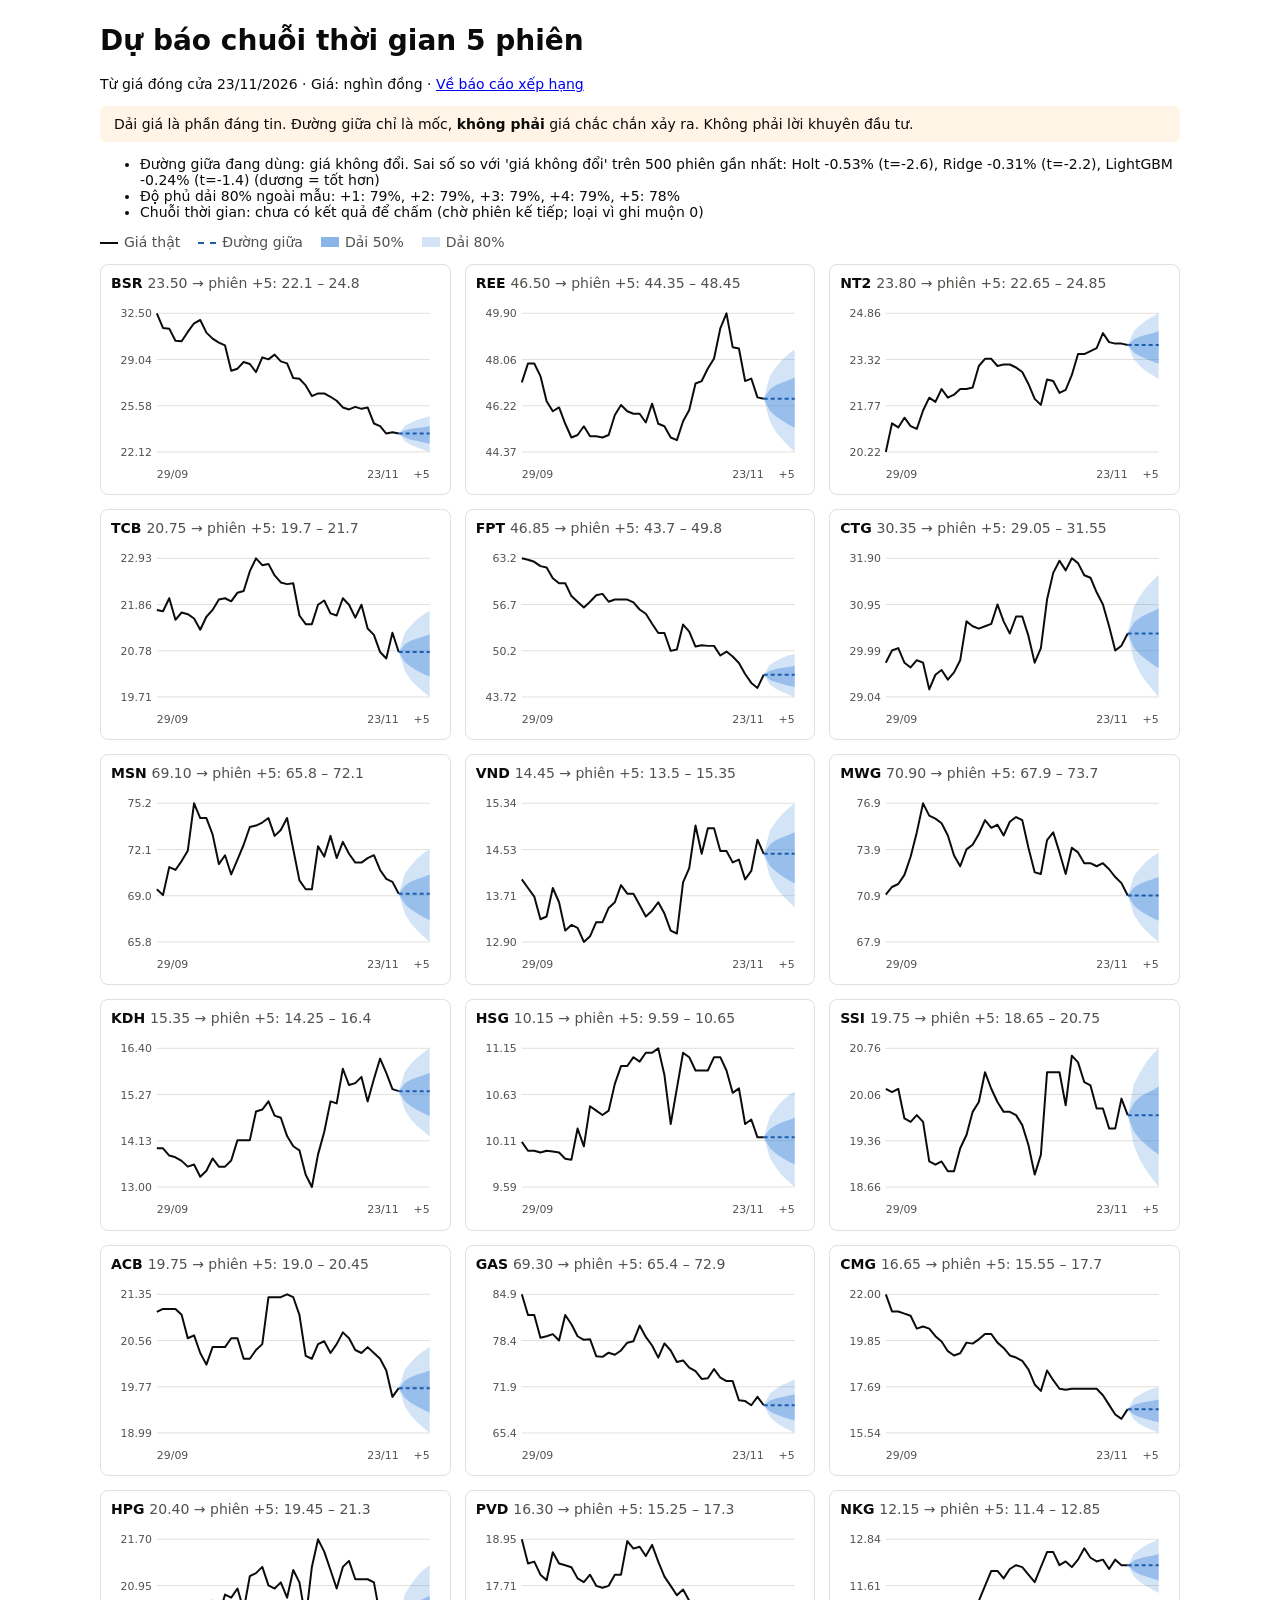
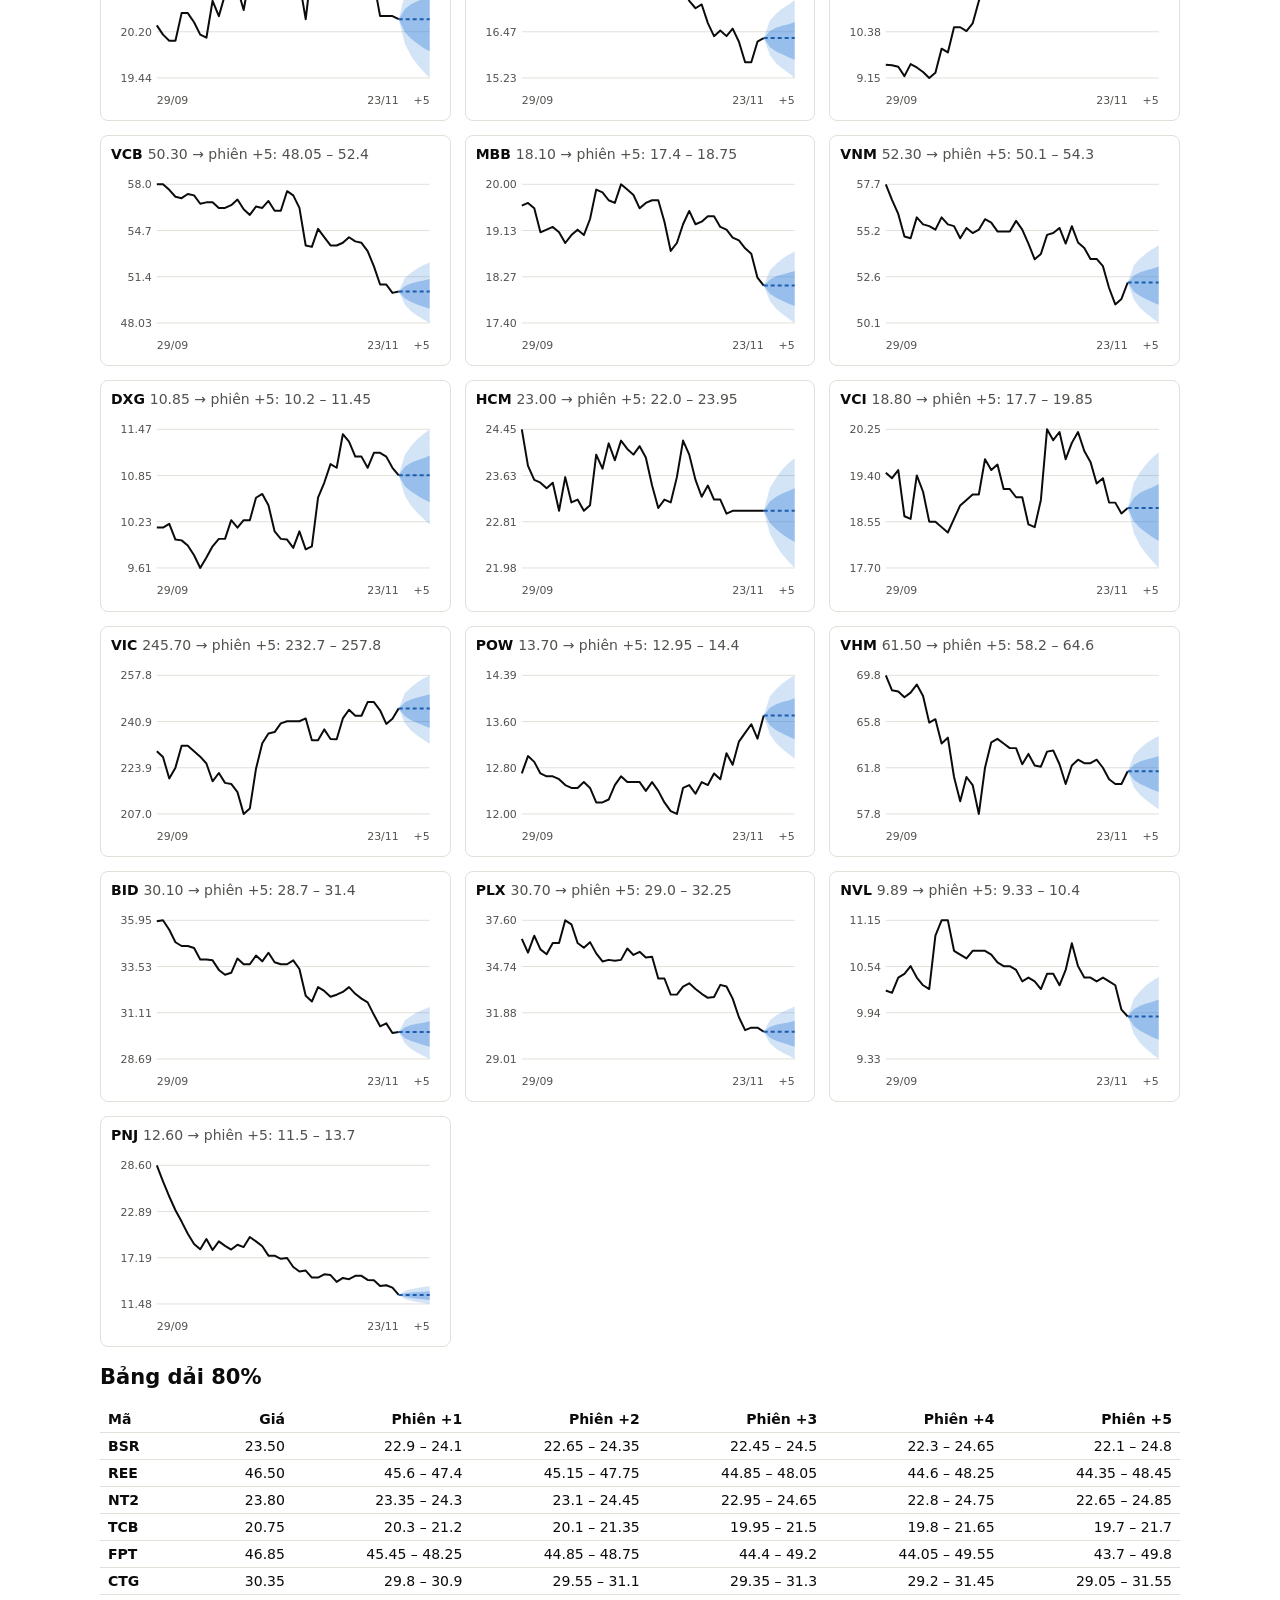
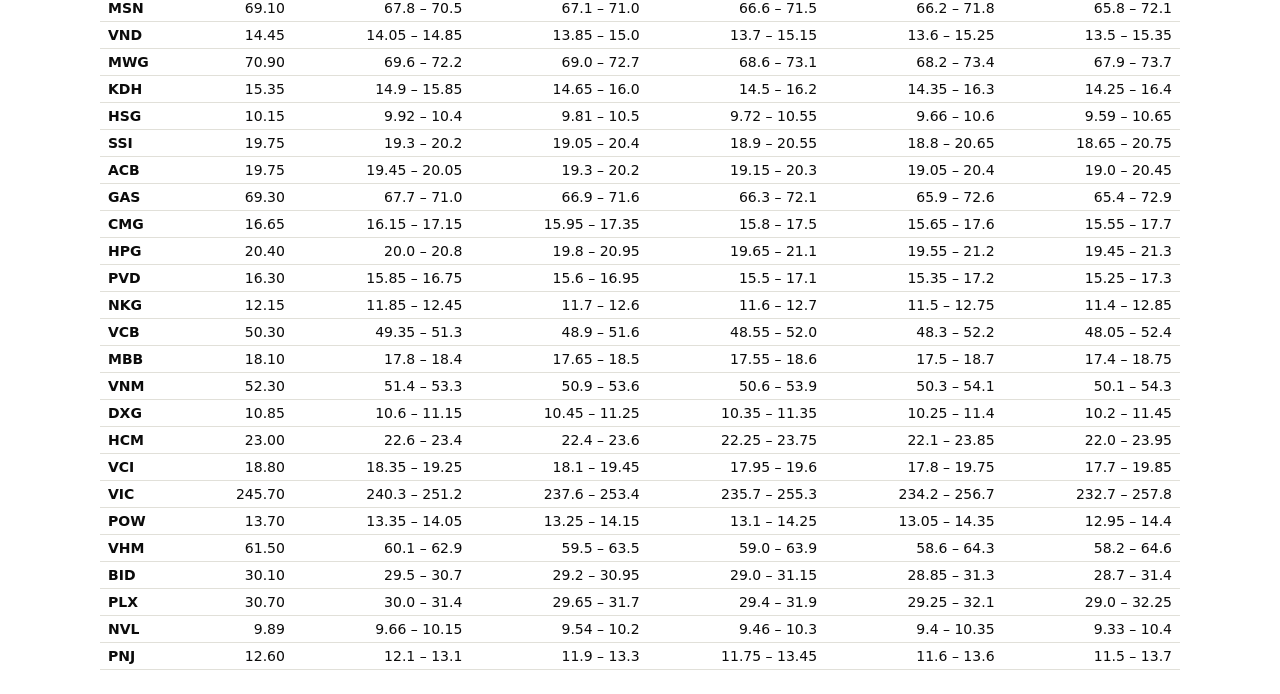
==== commit 08b63ba1: "Cập nhật dự báo 2026-11-25" ====
--- a/output/forecast.html
+++ b/output/forecast.html
@@ -14,7 +14,7 @@
 <div class=k><span><i style="background:#0b0b0b;height:2px;vertical-align:middle"></i>Giá thật</span>
 <span><i style="border-top:2px dashed #1c5cab;height:0;vertical-align:middle"></i>Đường giữa</span>
 <span><i style="background:#2a78d6;opacity:.55"></i>Dải 50%</span><span><i style="background:#2a78d6;opacity:.2"></i>Dải 80%</span></div>
-<div class=g><figure data-p='[[46.0, &quot;29/09: 47.15&quot;], [52.2, &quot;30/09: 47.90&quot;], [58.5, &quot;01/10: 47.90&quot;], [64.7, &quot;02/10: 47.40&quot;], [70.9, &quot;05/10: 46.40&quot;], [77.1, &quot;06/10: 46.00&quot;], [83.4, &quot;07/10: 46.15&quot;], [89.6, &quot;08/10: 45.50&quot;], [95.8, &quot;09/10: 44.95&quot;], [102.0, &quot;12/10: 45.05&quot;], [108.3, &quot;13/10: 45.40&quot;], [114.5, &quot;14/10: 45.00&quot;], [120.7, &quot;15/10: 45.00&quot;], [127.0, &quot;16/10: 44.95&quot;], [133.2, &quot;19/10: 45.05&quot;], [139.4, &quot;20/10: 45.85&quot;], [145.6, &quot;21/10: 46.25&quot;], [151.9, &quot;22/10: 46.00&quot;], [158.1, &quot;23/10: 45.90&quot;], [164.3, &quot;26/10: 45.90&quot;], [170.5, &quot;27/10: 45.55&quot;], [176.8, &quot;28/10: 46.30&quot;], [183.0, &quot;29/10: 45.50&quot;], [189.2, &quot;30/10: 45.40&quot;], [195.5, &quot;02/11: 44.95&quot;], [201.7, &quot;03/11: 44.85&quot;], [207.9, &quot;04/11: 45.60&quot;], [214.1, &quot;05/11: 46.05&quot;], [220.4, &quot;06/11: 47.10&quot;], [226.6, &quot;09/11: 47.20&quot;], [232.8, &quot;10/11: 47.70&quot;], [239.0, &quot;11/11: 48.10&quot;], [245.3, &quot;12/11: 49.30&quot;], [251.5, &quot;13/11: 49.90&quot;], [257.7, &quot;16/11: 48.55&quot;], [264.0, &quot;17/11: 48.50&quot;], [270.2, &quot;18/11: 47.20&quot;], [276.4, &quot;19/11: 47.30&quot;], [282.6, &quot;20/11: 46.55&quot;], [288.9, &quot;23/11: 46.50&quot;], [295.1, &quot;Phiên +1: 45.6 – 47.4 (80%)&quot;], [301.3, &quot;Phiên +2: 45.15 – 47.75 (80%)&quot;], [307.5, &quot;Phiên +3: 44.85 – 48.05 (80%)&quot;], [313.8, &quot;Phiên +4: 44.6 – 48.25 (80%)&quot;], [320.0, &quot;Phiên +5: 44.4 – 48.45 (80%)&quot;]]'><figcaption>REE <span>46.50 → phiên +5: 44.4 – 48.45</span></figcaption><svg viewBox='0 0 330 190' role=img aria-label='REE'><line x1=46 x2=320 y1=157.6 y2=157.6 stroke='#e1e0d9'/><text x=41 y=161.6 text-anchor=end>44.38</text><line x1=46 x2=320 y1=111.2 y2=111.2 stroke='#e1e0d9'/><text x=41 y=115.2 text-anchor=end>46.22</text><line x1=46 x2=320 y1=64.8 y2=64.8 stroke='#e1e0d9'/><text x=41 y=68.8 text-anchor=end>48.06</text><line x1=46 x2=320 y1=18.4 y2=18.4 stroke='#e1e0d9'/><text x=41 y=22.4 text-anchor=end>49.90</text><polygon points='288.9,104.1 295.1,81.0 301.3,72.2 307.5,64.9 313.8,59.3 320.0,54.6 320.0,157.6 313.8,151.5 307.5,145.2 301.3,137.7 295.1,126.9 288.9,104.1' fill='#2a78d6' opacity='.2'/><polygon points='288.9,104.1 295.1,94.7 301.3,90.4 307.5,87.8 313.8,85.6 320.0,82.8 320.0,133.4 313.8,130.1 307.5,126.2 301.3,122.0 295.1,116.2 288.9,104.1' fill='#2a78d6' opacity='.35'/><polyline points='46.0,87.7 52.2,68.8 58.5,68.8 64.7,81.4 70.9,106.6 77.1,116.7 83.4,112.9 89.6,129.3 95.8,143.2 102.0,140.6 108.3,131.8 114.5,141.9 120.7,141.9 127.0,143.2 133.2,140.6 139.4,120.5 145.6,110.4 151.9,116.7 158.1,119.2 164.3,119.2 170.5,128.0 176.8,109.1 183.0,129.3 189.2,131.8 195.5,143.2 201.7,145.7 207.9,126.8 214.1,115.4 220.4,88.9 226.6,86.4 232.8,73.8 239.0,63.7 245.3,33.5 251.5,18.4 257.7,52.4 264.0,53.7 270.2,86.4 276.4,83.9 282.6,102.8 288.9,104.1' fill=none stroke='#0b0b0b' stroke-width=2 stroke-linejoin=round /><polyline points='288.9,104.1 295.1,104.1 301.3,104.1 307.5,104.1 313.8,104.1 320.0,104.1' fill=none stroke='#1c5cab' stroke-width=2 stroke-dasharray='4 3'/><text x=46 y=184>29/09</text><text x=288.9 y=184 text-anchor=end>23/11</text><text x=320 y=184 text-anchor=end>+5</text><line class=x y1=10 y2=166 stroke='#898781' style='display:none'/></svg><div class=tip></div></figure><figure data-p='[[46.0, &quot;29/09: 32.50&quot;], [52.2, &quot;30/09: 31.40&quot;], [58.5, &quot;01/10: 31.35&quot;], [64.7, &quot;02/10: 30.45&quot;], [70.9, &quot;05/10: 30.40&quot;], [77.1, &quot;06/10: 31.10&quot;], [83.4, &quot;07/10: 31.75&quot;], [89.6, &quot;08/10: 32.00&quot;], [95.8, &quot;09/10: 31.05&quot;], [102.0, &quot;12/10: 30.60&quot;], [108.3, &quot;13/10: 30.30&quot;], [114.5, &quot;14/10: 30.10&quot;], [120.7, &quot;15/10: 28.20&quot;], [127.0, &quot;16/10: 28.35&quot;], [133.2, &quot;19/10: 28.85&quot;], [139.4, &quot;20/10: 28.70&quot;], [145.6, &quot;21/10: 28.10&quot;], [151.9, &quot;22/10: 29.20&quot;], [158.1, &quot;23/10: 29.05&quot;], [164.3, &quot;26/10: 29.40&quot;], [170.5, &quot;27/10: 28.90&quot;], [176.8, &quot;28/10: 28.75&quot;], [183.0, &quot;29/10: 27.65&quot;], [189.2, &quot;30/10: 27.60&quot;], [195.5, &quot;02/11: 27.10&quot;], [201.7, &quot;03/11: 26.30&quot;], [207.9, &quot;04/11: 26.50&quot;], [214.1, &quot;05/11: 26.50&quot;], [220.4, &quot;06/11: 26.25&quot;], [226.6, &quot;09/11: 25.95&quot;], [232.8, &quot;10/11: 25.45&quot;], [239.0, &quot;11/11: 25.30&quot;], [245.3, &quot;12/11: 25.50&quot;], [251.5, &quot;13/11: 25.35&quot;], [257.7, &quot;16/11: 25.45&quot;], [264.0, &quot;17/11: 24.25&quot;], [270.2, &quot;18/11: 24.05&quot;], [276.4, &quot;19/11: 23.50&quot;], [282.6, &quot;20/11: 23.60&quot;], [288.9, &quot;23/11: 23.50&quot;], [295.1, &quot;Phiên +1: 22.9 – 24.1 (80%)&quot;], [301.3, &quot;Phiên +2: 22.65 – 24.35 (80%)&quot;], [307.5, &quot;Phiên +3: 22.45 – 24.5 (80%)&quot;], [313.8, &quot;Phiên +4: 22.3 – 24.65 (80%)&quot;], [320.0, &quot;Phiên +5: 22.1 – 24.8 (80%)&quot;]]'><figcaption>BSR <span>23.50 → phiên +5: 22.1 – 24.8</span></figcaption><svg viewBox='0 0 330 190' role=img aria-label='BSR'><line x1=46 x2=320 y1=157.6 y2=157.6 stroke='#e1e0d9'/><text x=41 y=161.6 text-anchor=end>22.12</text><line x1=46 x2=320 y1=111.2 y2=111.2 stroke='#e1e0d9'/><text x=41 y=115.2 text-anchor=end>25.58</text><line x1=46 x2=320 y1=64.8 y2=64.8 stroke='#e1e0d9'/><text x=41 y=68.8 text-anchor=end>29.04</text><line x1=46 x2=320 y1=18.4 y2=18.4 stroke='#e1e0d9'/><text x=41 y=22.4 text-anchor=end>32.50</text><polygon points='288.9,139.1 295.1,131.2 301.3,128.0 307.5,125.5 313.8,123.6 320.0,121.7 320.0,157.6 313.8,155.4 307.5,153.2 301.3,150.7 295.1,146.9 288.9,139.1' fill='#2a78d6' opacity='.2'/><polygon points='288.9,139.1 295.1,135.9 301.3,134.4 307.5,133.5 313.8,132.7 320.0,131.6 320.0,149.3 313.8,148.0 307.5,146.7 301.3,145.3 295.1,143.2 288.9,139.1' fill='#2a78d6' opacity='.35'/><polyline points='46.0,18.4 52.2,33.1 58.5,33.8 64.7,45.9 70.9,46.5 77.1,37.1 83.4,28.4 89.6,25.1 95.8,37.8 102.0,43.8 108.3,47.9 114.5,50.6 120.7,76.0 127.0,74.0 133.2,67.3 139.4,69.3 145.6,77.4 151.9,62.6 158.1,64.6 164.3,59.9 170.5,66.7 176.8,68.7 183.0,83.4 189.2,84.1 195.5,90.8 201.7,101.5 207.9,98.8 214.1,98.8 220.4,102.2 226.6,106.2 232.8,112.9 239.0,114.9 245.3,112.3 251.5,114.3 257.7,112.9 264.0,129.0 270.2,131.7 276.4,139.1 282.6,137.8 288.9,139.1' fill=none stroke='#0b0b0b' stroke-width=2 stroke-linejoin=round /><polyline points='288.9,139.1 295.1,139.1 301.3,139.1 307.5,139.1 313.8,139.1 320.0,139.1' fill=none stroke='#1c5cab' stroke-width=2 stroke-dasharray='4 3'/><text x=46 y=184>29/09</text><text x=288.9 y=184 text-anchor=end>23/11</text><text x=320 y=184 text-anchor=end>+5</text><line class=x y1=10 y2=166 stroke='#898781' style='display:none'/></svg><div class=tip></div></figure><figure data-p='[[46.0, &quot;29/09: 20.22&quot;], [52.2, &quot;30/09: 21.18&quot;], [58.5, &quot;01/10: 21.04&quot;], [64.7, &quot;02/10: 21.37&quot;], [70.9, &quot;05/10: 21.09&quot;], [77.1, &quot;06/10: 20.99&quot;], [83.4, &quot;07/10: 21.61&quot;], [89.6, &quot;08/10: 22.04&quot;], [95.8, &quot;09/10: 21.90&quot;], [102.0, &quot;12/10: 22.33&quot;], [108.3, &quot;13/10: 22.04&quot;], [114.5, &quot;14/10: 22.14&quot;], [120.7, &quot;15/10: 22.33&quot;], [127.0, &quot;16/10: 22.33&quot;], [133.2, &quot;19/10: 22.38&quot;], [139.4, &quot;20/10: 23.10&quot;], [145.6, &quot;21/10: 23.34&quot;], [151.9, &quot;22/10: 23.34&quot;], [158.1, &quot;23/10: 23.10&quot;], [164.3, &quot;26/10: 23.15&quot;], [170.5, &quot;27/10: 23.15&quot;], [176.8, &quot;28/10: 23.05&quot;], [183.0, &quot;29/10: 22.90&quot;], [189.2, &quot;30/10: 22.50&quot;], [195.5, &quot;02/11: 22.00&quot;], [201.7, &quot;03/11: 21.80&quot;], [207.9, &quot;04/11: 22.65&quot;], [214.1, &quot;05/11: 22.60&quot;], [220.4, &quot;06/11: 22.20&quot;], [226.6, &quot;09/11: 22.30&quot;], [232.8, &quot;10/11: 22.80&quot;], [239.0, &quot;11/11: 23.50&quot;], [245.3, &quot;12/11: 23.50&quot;], [251.5, &quot;13/11: 23.60&quot;], [257.7, &quot;16/11: 23.70&quot;], [264.0, &quot;17/11: 24.20&quot;], [270.2, &quot;18/11: 23.90&quot;], [276.4, &quot;19/11: 23.85&quot;], [282.6, &quot;20/11: 23.85&quot;], [288.9, &quot;23/11: 23.80&quot;], [295.1, &quot;Phiên +1: 23.35 – 24.3 (80%)&quot;], [301.3, &quot;Phiên +2: 23.1 – 24.45 (80%)&quot;], [307.5, &quot;Phiên +3: 22.95 – 24.65 (80%)&quot;], [313.8, &quot;Phiên +4: 22.8 – 24.75 (80%)&quot;], [320.0, &quot;Phiên +5: 22.65 – 24.85 (80%)&quot;]]'><figcaption>NT2 <span>23.80 → phiên +5: 22.65 – 24.85</span></figcaption><svg viewBox='0 0 330 190' role=img aria-label='NT2'><line x1=46 x2=320 y1=157.6 y2=157.6 stroke='#e1e0d9'/><text x=41 y=161.6 text-anchor=end>20.22</text><line x1=46 x2=320 y1=111.2 y2=111.2 stroke='#e1e0d9'/><text x=41 y=115.2 text-anchor=end>21.77</text><line x1=46 x2=320 y1=64.8 y2=64.8 stroke='#e1e0d9'/><text x=41 y=68.8 text-anchor=end>23.32</text><line x1=46 x2=320 y1=18.4 y2=18.4 stroke='#e1e0d9'/><text x=41 y=22.4 text-anchor=end>24.86</text><polygon points='288.9,50.3 295.1,36.0 301.3,30.1 307.5,25.3 313.8,21.6 320.0,18.4 320.0,84.8 313.8,80.7 307.5,76.5 301.3,71.5 295.1,64.4 288.9,50.3' fill='#2a78d6' opacity='.2'/><polygon points='288.9,50.3 295.1,44.5 301.3,41.6 307.5,39.9 313.8,38.4 320.0,36.5 320.0,69.1 313.8,66.9 307.5,64.3 301.3,61.6 295.1,57.8 288.9,50.3' fill='#2a78d6' opacity='.35'/><polyline points='46.0,157.6 52.2,128.9 58.5,133.0 64.7,123.2 70.9,131.5 77.1,134.5 83.4,116.0 89.6,103.1 95.8,107.3 102.0,94.4 108.3,103.1 114.5,100.1 120.7,94.4 127.0,94.4 133.2,92.9 139.4,71.3 145.6,64.1 151.9,64.1 158.1,71.3 164.3,69.8 170.5,69.8 176.8,72.8 183.0,77.3 189.2,89.3 195.5,104.3 201.7,110.3 207.9,84.8 214.1,86.3 220.4,98.3 226.6,95.3 232.8,80.3 239.0,59.3 245.3,59.3 251.5,56.3 257.7,53.3 264.0,38.3 270.2,47.3 276.4,48.8 282.6,48.8 288.9,50.3' fill=none stroke='#0b0b0b' stroke-width=2 stroke-linejoin=round /><polyline points='288.9,50.3 295.1,50.3 301.3,50.3 307.5,50.3 313.8,50.3 320.0,50.3' fill=none stroke='#1c5cab' stroke-width=2 stroke-dasharray='4 3'/><text x=46 y=184>29/09</text><text x=288.9 y=184 text-anchor=end>23/11</text><text x=320 y=184 text-anchor=end>+5</text><line class=x y1=10 y2=166 stroke='#898781' style='display:none'/></svg><div class=tip></div></figure><figure data-p='[[46.0, &quot;29/09: 63.20&quot;], [52.2, &quot;30/09: 63.00&quot;], [58.5, &quot;01/10: 62.70&quot;], [64.7, &quot;02/10: 62.10&quot;], [70.9, &quot;05/10: 61.90&quot;], [77.1, &quot;06/10: 60.40&quot;], [83.4, &quot;07/10: 59.70&quot;], [89.6, &quot;08/10: 59.70&quot;], [95.8, &quot;09/10: 57.90&quot;], [102.0, &quot;12/10: 57.10&quot;], [108.3, &quot;13/10: 56.30&quot;], [114.5, &quot;14/10: 57.10&quot;], [120.7, &quot;15/10: 58.00&quot;], [127.0, &quot;16/10: 58.20&quot;], [133.2, &quot;19/10: 57.10&quot;], [139.4, &quot;20/10: 57.40&quot;], [145.6, &quot;21/10: 57.40&quot;], [151.9, &quot;22/10: 57.40&quot;], [158.1, &quot;23/10: 57.00&quot;], [164.3, &quot;26/10: 56.00&quot;], [170.5, &quot;27/10: 55.40&quot;], [176.8, &quot;28/10: 54.00&quot;], [183.0, &quot;29/10: 52.70&quot;], [189.2, &quot;30/10: 52.70&quot;], [195.5, &quot;02/11: 50.20&quot;], [201.7, &quot;03/11: 50.40&quot;], [207.9, &quot;04/11: 53.90&quot;], [214.1, &quot;05/11: 52.90&quot;], [220.4, &quot;06/11: 50.80&quot;], [226.6, &quot;09/11: 51.00&quot;], [232.8, &quot;10/11: 50.90&quot;], [239.0, &quot;11/11: 50.90&quot;], [245.3, &quot;12/11: 49.55&quot;], [251.5, &quot;13/11: 50.10&quot;], [257.7, &quot;16/11: 49.40&quot;], [264.0, &quot;17/11: 48.50&quot;], [270.2, &quot;18/11: 46.95&quot;], [276.4, &quot;19/11: 45.70&quot;], [282.6, &quot;20/11: 45.00&quot;], [288.9, &quot;23/11: 46.85&quot;], [295.1, &quot;Phiên +1: 45.45 – 48.25 (80%)&quot;], [301.3, &quot;Phiên +2: 44.85 – 48.75 (80%)&quot;], [307.5, &quot;Phiên +3: 44.4 – 49.2 (80%)&quot;], [313.8, &quot;Phiên +4: 44.05 – 49.55 (80%)&quot;], [320.0, &quot;Phiên +5: 43.7 – 49.8 (80%)&quot;]]'><figcaption>FPT <span>46.85 → phiên +5: 43.7 – 49.8</span></figcaption><svg viewBox='0 0 330 190' role=img aria-label='FPT'><line x1=46 x2=320 y1=157.6 y2=157.6 stroke='#e1e0d9'/><text x=41 y=161.6 text-anchor=end>43.72</text><line x1=46 x2=320 y1=111.2 y2=111.2 stroke='#e1e0d9'/><text x=41 y=115.2 text-anchor=end>50.2</text><line x1=46 x2=320 y1=64.8 y2=64.8 stroke='#e1e0d9'/><text x=41 y=68.8 text-anchor=end>56.7</text><line x1=46 x2=320 y1=18.4 y2=18.4 stroke='#e1e0d9'/><text x=41 y=22.4 text-anchor=end>63.2</text><polygon points='288.9,135.3 295.1,125.1 301.3,121.5 307.5,118.3 313.8,116.0 320.0,114.2 320.0,157.6 313.8,155.3 307.5,152.7 301.3,149.6 295.1,145.2 288.9,135.3' fill='#2a78d6' opacity='.2'/><polygon points='288.9,135.3 295.1,131.2 301.3,129.4 307.5,128.2 313.8,127.4 320.0,126.2 320.0,147.6 313.8,146.3 307.5,144.7 301.3,142.9 295.1,140.6 288.9,135.3' fill='#2a78d6' opacity='.35'/><polyline points='46.0,18.4 52.2,19.8 58.5,21.9 64.7,26.2 70.9,27.7 77.1,38.4 83.4,43.4 89.6,43.4 95.8,56.3 102.0,62.0 108.3,67.7 114.5,62.0 120.7,55.5 127.0,54.1 133.2,62.0 139.4,59.8 145.6,59.8 151.9,59.8 158.1,62.7 164.3,69.8 170.5,74.1 176.8,84.1 183.0,93.4 189.2,93.4 195.5,111.3 201.7,109.9 207.9,84.9 214.1,92.0 220.4,107.0 226.6,105.6 232.8,106.3 239.0,106.3 245.3,116.0 251.5,112.0 257.7,117.0 264.0,123.5 270.2,134.6 276.4,143.5 282.6,148.5 288.9,135.3' fill=none stroke='#0b0b0b' stroke-width=2 stroke-linejoin=round /><polyline points='288.9,135.3 295.1,135.3 301.3,135.3 307.5,135.3 313.8,135.3 320.0,135.3' fill=none stroke='#1c5cab' stroke-width=2 stroke-dasharray='4 3'/><text x=46 y=184>29/09</text><text x=288.9 y=184 text-anchor=end>23/11</text><text x=320 y=184 text-anchor=end>+5</text><line class=x y1=10 y2=166 stroke='#898781' style='display:none'/></svg><div class=tip></div></figure><figure data-p='[[46.0, &quot;29/09: 29.75&quot;], [52.2, &quot;30/09: 30.00&quot;], [58.5, &quot;01/10: 30.05&quot;], [64.7, &quot;02/10: 29.75&quot;], [70.9, &quot;05/10: 29.65&quot;], [77.1, &quot;06/10: 29.80&quot;], [83.4, &quot;07/10: 29.75&quot;], [89.6, &quot;08/10: 29.20&quot;], [95.8, &quot;09/10: 29.50&quot;], [102.0, &quot;12/10: 29.60&quot;], [108.3, &quot;13/10: 29.40&quot;], [114.5, &quot;14/10: 29.55&quot;], [120.7, &quot;15/10: 29.80&quot;], [127.0, &quot;16/10: 30.60&quot;], [133.2, &quot;19/10: 30.50&quot;], [139.4, &quot;20/10: 30.45&quot;], [145.6, &quot;21/10: 30.50&quot;], [151.9, &quot;22/10: 30.55&quot;], [158.1, &quot;23/10: 30.95&quot;], [164.3, &quot;26/10: 30.60&quot;], [170.5, &quot;27/10: 30.35&quot;], [176.8, &quot;28/10: 30.70&quot;], [183.0, &quot;29/10: 30.70&quot;], [189.2, &quot;30/10: 30.30&quot;], [195.5, &quot;02/11: 29.75&quot;], [201.7, &quot;03/11: 30.05&quot;], [207.9, &quot;04/11: 31.05&quot;], [214.1, &quot;05/11: 31.60&quot;], [220.4, &quot;06/11: 31.85&quot;], [226.6, &quot;09/11: 31.65&quot;], [232.8, &quot;10/11: 31.90&quot;], [239.0, &quot;11/11: 31.80&quot;], [245.3, &quot;12/11: 31.55&quot;], [251.5, &quot;13/11: 31.50&quot;], [257.7, &quot;16/11: 31.20&quot;], [264.0, &quot;17/11: 30.95&quot;], [270.2, &quot;18/11: 30.50&quot;], [276.4, &quot;19/11: 30.00&quot;], [282.6, &quot;20/11: 30.10&quot;], [288.9, &quot;23/11: 30.35&quot;], [295.1, &quot;Phiên +1: 29.8 – 30.9 (80%)&quot;], [301.3, &quot;Phiên +2: 29.55 – 31.1 (80%)&quot;], [307.5, &quot;Phiên +3: 29.35 – 31.3 (80%)&quot;], [313.8, &quot;Phiên +4: 29.2 – 31.45 (80%)&quot;], [320.0, &quot;Phiên +5: 29.05 – 31.55 (80%)&quot;]]'><figcaption>CTG <span>30.35 → phiên +5: 29.05 – 31.55</span></figcaption><svg viewBox='0 0 330 190' role=img aria-label='CTG'><line x1=46 x2=320 y1=157.6 y2=157.6 stroke='#e1e0d9'/><text x=41 y=161.6 text-anchor=end>29.04</text><line x1=46 x2=320 y1=111.2 y2=111.2 stroke='#e1e0d9'/><text x=41 y=115.2 text-anchor=end>30.00</text><line x1=46 x2=320 y1=64.8 y2=64.8 stroke='#e1e0d9'/><text x=41 y=68.8 text-anchor=end>30.95</text><line x1=46 x2=320 y1=18.4 y2=18.4 stroke='#e1e0d9'/><text x=41 y=22.4 text-anchor=end>31.90</text><polygon points='288.9,93.9 295.1,66.7 301.3,56.2 307.5,47.5 313.8,40.8 320.0,35.2 320.0,157.6 313.8,150.3 307.5,142.7 301.3,133.8 295.1,120.8 288.9,93.9' fill='#2a78d6' opacity='.2'/><polygon points='288.9,93.9 295.1,82.9 301.3,77.8 307.5,74.6 313.8,72.0 320.0,68.6 320.0,128.7 313.8,124.8 307.5,120.1 301.3,115.1 295.1,108.2 288.9,93.9' fill='#2a78d6' opacity='.35'/><polyline points='46.0,123.2 52.2,111.0 58.5,108.5 64.7,123.2 70.9,128.0 77.1,120.7 83.4,123.2 89.6,150.0 95.8,135.3 102.0,130.5 108.3,140.2 114.5,132.9 120.7,120.7 127.0,81.7 133.2,86.6 139.4,89.0 145.6,86.6 151.9,84.2 158.1,64.7 164.3,81.7 170.5,93.9 176.8,76.9 183.0,76.9 189.2,96.3 195.5,123.2 201.7,108.5 207.9,59.8 214.1,33.0 220.4,20.8 226.6,30.5 232.8,18.4 239.0,23.2 245.3,35.4 251.5,37.9 257.7,52.5 264.0,64.7 270.2,86.6 276.4,111.0 282.6,106.1 288.9,93.9' fill=none stroke='#0b0b0b' stroke-width=2 stroke-linejoin=round /><polyline points='288.9,93.9 295.1,93.9 301.3,93.9 307.5,93.9 313.8,93.9 320.0,93.9' fill=none stroke='#1c5cab' stroke-width=2 stroke-dasharray='4 3'/><text x=46 y=184>29/09</text><text x=288.9 y=184 text-anchor=end>23/11</text><text x=320 y=184 text-anchor=end>+5</text><line class=x y1=10 y2=166 stroke='#898781' style='display:none'/></svg><div class=tip></div></figure><figure data-p='[[46.0, &quot;29/09: 21.73&quot;], [52.2, &quot;30/09: 21.70&quot;], [58.5, &quot;01/10: 22.00&quot;], [64.7, &quot;02/10: 21.50&quot;], [70.9, &quot;05/10: 21.67&quot;], [77.1, &quot;06/10: 21.63&quot;], [83.4, &quot;07/10: 21.53&quot;], [89.6, &quot;08/10: 21.27&quot;], [95.8, &quot;09/10: 21.57&quot;], [102.0, &quot;12/10: 21.73&quot;], [108.3, &quot;13/10: 21.97&quot;], [114.5, &quot;14/10: 22.00&quot;], [120.7, &quot;15/10: 21.93&quot;], [127.0, &quot;16/10: 22.13&quot;], [133.2, &quot;19/10: 22.17&quot;], [139.4, &quot;20/10: 22.63&quot;], [145.6, &quot;21/10: 22.93&quot;], [151.9, &quot;22/10: 22.77&quot;], [158.1, &quot;23/10: 22.80&quot;], [164.3, &quot;26/10: 22.53&quot;], [170.5, &quot;27/10: 22.37&quot;], [176.8, &quot;28/10: 22.33&quot;], [183.0, &quot;29/10: 22.35&quot;], [189.2, &quot;30/10: 21.60&quot;], [195.5, &quot;02/11: 21.40&quot;], [201.7, &quot;03/11: 21.40&quot;], [207.9, &quot;04/11: 21.85&quot;], [214.1, &quot;05/11: 21.95&quot;], [220.4, &quot;06/11: 21.65&quot;], [226.6, &quot;09/11: 21.60&quot;], [232.8, &quot;10/11: 22.00&quot;], [239.0, &quot;11/11: 21.85&quot;], [245.3, &quot;12/11: 21.55&quot;], [251.5, &quot;13/11: 21.85&quot;], [257.7, &quot;16/11: 21.30&quot;], [264.0, &quot;17/11: 21.15&quot;], [270.2, &quot;18/11: 20.75&quot;], [276.4, &quot;19/11: 20.60&quot;], [282.6, &quot;20/11: 21.20&quot;], [288.9, &quot;23/11: 20.75&quot;], [295.1, &quot;Phiên +1: 20.3 – 21.2 (80%)&quot;], [301.3, &quot;Phiên +2: 20.1 – 21.35 (80%)&quot;], [307.5, &quot;Phiên +3: 19.95 – 21.5 (80%)&quot;], [313.8, &quot;Phiên +4: 19.8 – 21.65 (80%)&quot;], [320.0, &quot;Phiên +5: 19.7 – 21.7 (80%)&quot;]]'><figcaption>TCB <span>20.75 → phiên +5: 19.7 – 21.7</span></figcaption><svg viewBox='0 0 330 190' role=img aria-label='TCB'><line x1=46 x2=320 y1=157.6 y2=157.6 stroke='#e1e0d9'/><text x=41 y=161.6 text-anchor=end>19.71</text><line x1=46 x2=320 y1=111.2 y2=111.2 stroke='#e1e0d9'/><text x=41 y=115.2 text-anchor=end>20.78</text><line x1=46 x2=320 y1=64.8 y2=64.8 stroke='#e1e0d9'/><text x=41 y=68.8 text-anchor=end>21.86</text><line x1=46 x2=320 y1=18.4 y2=18.4 stroke='#e1e0d9'/><text x=41 y=22.4 text-anchor=end>22.93</text><polygon points='288.9,112.5 295.1,93.1 301.3,85.6 307.5,79.4 313.8,74.7 320.0,70.7 320.0,157.6 313.8,152.5 307.5,147.2 301.3,140.8 295.1,131.7 288.9,112.5' fill='#2a78d6' opacity='.2'/><polygon points='288.9,112.5 295.1,104.7 301.3,101.0 307.5,98.8 313.8,96.9 320.0,94.6 320.0,137.2 313.8,134.5 307.5,131.2 301.3,127.6 295.1,122.7 288.9,112.5' fill='#2a78d6' opacity='.35'/><polyline points='46.0,70.2 52.2,71.5 58.5,58.5 64.7,80.1 70.9,72.8 77.1,74.5 83.4,78.8 89.6,90.1 95.8,77.1 102.0,70.2 108.3,59.8 114.5,58.5 120.7,61.6 127.0,52.9 133.2,51.2 139.4,31.3 145.6,18.4 151.9,25.3 158.1,24.0 164.3,35.6 170.5,42.6 176.8,44.3 183.0,43.4 189.2,75.8 195.5,84.5 201.7,84.5 207.9,65.0 214.1,60.7 220.4,73.7 226.6,75.8 232.8,58.5 239.0,65.0 245.3,78.0 251.5,65.0 257.7,88.8 264.0,95.3 270.2,112.5 276.4,119.0 282.6,93.1 288.9,112.5' fill=none stroke='#0b0b0b' stroke-width=2 stroke-linejoin=round /><polyline points='288.9,112.5 295.1,112.5 301.3,112.5 307.5,112.5 313.8,112.5 320.0,112.5' fill=none stroke='#1c5cab' stroke-width=2 stroke-dasharray='4 3'/><text x=46 y=184>29/09</text><text x=288.9 y=184 text-anchor=end>23/11</text><text x=320 y=184 text-anchor=end>+5</text><line class=x y1=10 y2=166 stroke='#898781' style='display:none'/></svg><div class=tip></div></figure><figure data-p='[[46.0, &quot;29/09: 69.40&quot;], [52.2, &quot;30/09: 69.00&quot;], [58.5, &quot;01/10: 70.90&quot;], [64.7, &quot;02/10: 70.70&quot;], [70.9, &quot;05/10: 71.30&quot;], [77.1, &quot;06/10: 72.00&quot;], [83.4, &quot;07/10: 75.20&quot;], [89.6, &quot;08/10: 74.20&quot;], [95.8, &quot;09/10: 74.20&quot;], [102.0, &quot;12/10: 73.10&quot;], [108.3, &quot;13/10: 71.10&quot;], [114.5, &quot;14/10: 71.70&quot;], [120.7, &quot;15/10: 70.40&quot;], [127.0, &quot;16/10: 71.40&quot;], [133.2, &quot;19/10: 72.40&quot;], [139.4, &quot;20/10: 73.60&quot;], [145.6, &quot;21/10: 73.70&quot;], [151.9, &quot;22/10: 73.90&quot;], [158.1, &quot;23/10: 74.20&quot;], [164.3, &quot;26/10: 73.00&quot;], [170.5, &quot;27/10: 73.40&quot;], [176.8, &quot;28/10: 74.20&quot;], [183.0, &quot;29/10: 72.10&quot;], [189.2, &quot;30/10: 70.00&quot;], [195.5, &quot;02/11: 69.40&quot;], [201.7, &quot;03/11: 69.40&quot;], [207.9, &quot;04/11: 72.30&quot;], [214.1, &quot;05/11: 71.60&quot;], [220.4, &quot;06/11: 73.00&quot;], [226.6, &quot;09/11: 71.50&quot;], [232.8, &quot;10/11: 72.60&quot;], [239.0, &quot;11/11: 71.80&quot;], [245.3, &quot;12/11: 71.20&quot;], [251.5, &quot;13/11: 71.20&quot;], [257.7, &quot;16/11: 71.50&quot;], [264.0, &quot;17/11: 71.70&quot;], [270.2, &quot;18/11: 70.70&quot;], [276.4, &quot;19/11: 70.10&quot;], [282.6, &quot;20/11: 69.90&quot;], [288.9, &quot;23/11: 69.10&quot;], [295.1, &quot;Phiên +1: 67.8 – 70.5 (80%)&quot;], [301.3, &quot;Phiên +2: 67.1 – 71.0 (80%)&quot;], [307.5, &quot;Phiên +3: 66.6 – 71.5 (80%)&quot;], [313.8, &quot;Phiên +4: 66.2 – 71.8 (80%)&quot;], [320.0, &quot;Phiên +5: 65.8 – 72.1 (80%)&quot;]]'><figcaption>MSN <span>69.10 → phiên +5: 65.8 – 72.1</span></figcaption><svg viewBox='0 0 330 190' role=img aria-label='MSN'><line x1=46 x2=320 y1=157.6 y2=157.6 stroke='#e1e0d9'/><text x=41 y=161.6 text-anchor=end>65.8</text><line x1=46 x2=320 y1=111.2 y2=111.2 stroke='#e1e0d9'/><text x=41 y=115.2 text-anchor=end>69.0</text><line x1=46 x2=320 y1=64.8 y2=64.8 stroke='#e1e0d9'/><text x=41 y=68.8 text-anchor=end>72.1</text><line x1=46 x2=320 y1=18.4 y2=18.4 stroke='#e1e0d9'/><text x=41 y=22.4 text-anchor=end>75.2</text><polygon points='288.9,109.2 295.1,88.9 301.3,80.7 307.5,73.8 313.8,68.6 320.0,64.4 320.0,157.6 313.8,152.1 307.5,146.2 301.3,139.2 295.1,129.2 288.9,109.2' fill='#2a78d6' opacity='.2'/><polygon points='288.9,109.2 295.1,101.0 301.3,97.0 307.5,94.5 313.8,92.4 320.0,89.9 320.0,135.7 313.8,132.7 307.5,129.1 301.3,125.1 295.1,119.8 288.9,109.2' fill='#2a78d6' opacity='.35'/><polyline points='46.0,104.7 52.2,110.7 58.5,82.4 64.7,85.3 70.9,76.4 77.1,66.0 83.4,18.4 89.6,33.2 95.8,33.2 102.0,49.6 108.3,79.4 114.5,70.5 120.7,89.8 127.0,74.9 133.2,60.0 139.4,42.2 145.6,40.7 151.9,37.7 158.1,33.2 164.3,51.1 170.5,45.2 176.8,33.2 183.0,64.5 189.2,95.8 195.5,104.7 201.7,104.7 207.9,61.5 214.1,71.9 220.4,51.1 226.6,73.4 232.8,57.1 239.0,69.0 245.3,77.9 251.5,77.9 257.7,73.4 264.0,70.5 270.2,85.3 276.4,94.3 282.6,97.3 288.9,109.2' fill=none stroke='#0b0b0b' stroke-width=2 stroke-linejoin=round /><polyline points='288.9,109.2 295.1,109.2 301.3,109.2 307.5,109.2 313.8,109.2 320.0,109.2' fill=none stroke='#1c5cab' stroke-width=2 stroke-dasharray='4 3'/><text x=46 y=184>29/09</text><text x=288.9 y=184 text-anchor=end>23/11</text><text x=320 y=184 text-anchor=end>+5</text><line class=x y1=10 y2=166 stroke='#898781' style='display:none'/></svg><div class=tip></div></figure><figure data-p='[[46.0, &quot;29/09: 14.00&quot;], [52.2, &quot;30/09: 13.85&quot;], [58.5, &quot;01/10: 13.70&quot;], [64.7, &quot;02/10: 13.30&quot;], [70.9, &quot;05/10: 13.35&quot;], [77.1, &quot;06/10: 13.85&quot;], [83.4, &quot;07/10: 13.60&quot;], [89.6, &quot;08/10: 13.10&quot;], [95.8, &quot;09/10: 13.20&quot;], [102.0, &quot;12/10: 13.15&quot;], [108.3, &quot;13/10: 12.90&quot;], [114.5, &quot;14/10: 13.00&quot;], [120.7, &quot;15/10: 13.25&quot;], [127.0, &quot;16/10: 13.25&quot;], [133.2, &quot;19/10: 13.50&quot;], [139.4, &quot;20/10: 13.60&quot;], [145.6, &quot;21/10: 13.90&quot;], [151.9, &quot;22/10: 13.75&quot;], [158.1, &quot;23/10: 13.75&quot;], [164.3, &quot;26/10: 13.55&quot;], [170.5, &quot;27/10: 13.35&quot;], [176.8, &quot;28/10: 13.45&quot;], [183.0, &quot;29/10: 13.60&quot;], [189.2, &quot;30/10: 13.40&quot;], [195.5, &quot;02/11: 13.10&quot;], [201.7, &quot;03/11: 13.05&quot;], [207.9, &quot;04/11: 13.95&quot;], [214.1, &quot;05/11: 14.20&quot;], [220.4, &quot;06/11: 14.95&quot;], [226.6, &quot;09/11: 14.45&quot;], [232.8, &quot;10/11: 14.90&quot;], [239.0, &quot;11/11: 14.90&quot;], [245.3, &quot;12/11: 14.50&quot;], [251.5, &quot;13/11: 14.50&quot;], [257.7, &quot;16/11: 14.30&quot;], [264.0, &quot;17/11: 14.35&quot;], [270.2, &quot;18/11: 14.00&quot;], [276.4, &quot;19/11: 14.15&quot;], [282.6, &quot;20/11: 14.70&quot;], [288.9, &quot;23/11: 14.45&quot;], [295.1, &quot;Phiên +1: 14.05 – 14.85 (80%)&quot;], [301.3, &quot;Phiên +2: 13.85 – 15.0 (80%)&quot;], [307.5, &quot;Phiên +3: 13.7 – 15.15 (80%)&quot;], [313.8, &quot;Phiên +4: 13.6 – 15.25 (80%)&quot;], [320.0, &quot;Phiên +5: 13.5 – 15.35 (80%)&quot;]]'><figcaption>VND <span>14.45 → phiên +5: 13.5 – 15.35</span></figcaption><svg viewBox='0 0 330 190' role=img aria-label='VND'><line x1=46 x2=320 y1=157.6 y2=157.6 stroke='#e1e0d9'/><text x=41 y=161.6 text-anchor=end>12.90</text><line x1=46 x2=320 y1=111.2 y2=111.2 stroke='#e1e0d9'/><text x=41 y=115.2 text-anchor=end>13.71</text><line x1=46 x2=320 y1=64.8 y2=64.8 stroke='#e1e0d9'/><text x=41 y=68.8 text-anchor=end>14.53</text><line x1=46 x2=320 y1=18.4 y2=18.4 stroke='#e1e0d9'/><text x=41 y=22.4 text-anchor=end>15.34</text><polygon points='288.9,69.2 295.1,45.7 301.3,36.6 307.5,29.1 313.8,23.3 320.0,18.4 320.0,123.1 313.8,117.0 307.5,110.6 301.3,103.0 295.1,92.1 288.9,69.2' fill='#2a78d6' opacity='.2'/><polygon points='288.9,69.2 295.1,59.7 301.3,55.3 307.5,52.5 313.8,50.3 320.0,47.4 320.0,98.8 313.8,95.5 307.5,91.5 301.3,87.2 295.1,81.3 288.9,69.2' fill='#2a78d6' opacity='.35'/><polyline points='46.0,94.8 52.2,103.4 58.5,112.0 64.7,134.8 70.9,132.0 77.1,103.4 83.4,117.7 89.6,146.2 95.8,140.5 102.0,143.4 108.3,157.6 114.5,151.9 120.7,137.7 127.0,137.7 133.2,123.4 139.4,117.7 145.6,100.6 151.9,109.1 158.1,109.1 164.3,120.5 170.5,132.0 176.8,126.2 183.0,117.7 189.2,129.1 195.5,146.2 201.7,149.1 207.9,97.7 214.1,83.4 220.4,40.6 226.6,69.2 232.8,43.5 239.0,43.5 245.3,66.3 251.5,66.3 257.7,77.7 264.0,74.9 270.2,94.8 276.4,86.3 282.6,54.9 288.9,69.2' fill=none stroke='#0b0b0b' stroke-width=2 stroke-linejoin=round /><polyline points='288.9,69.2 295.1,69.2 301.3,69.2 307.5,69.2 313.8,69.2 320.0,69.2' fill=none stroke='#1c5cab' stroke-width=2 stroke-dasharray='4 3'/><text x=46 y=184>29/09</text><text x=288.9 y=184 text-anchor=end>23/11</text><text x=320 y=184 text-anchor=end>+5</text><line class=x y1=10 y2=166 stroke='#898781' style='display:none'/></svg><div class=tip></div></figure><figure data-p='[[46.0, &quot;29/09: 10.10&quot;], [52.2, &quot;30/09: 10.00&quot;], [58.5, &quot;01/10: 10.00&quot;], [64.7, &quot;02/10: 9.98&quot;], [70.9, &quot;05/10: 10.00&quot;], [77.1, &quot;06/10: 9.99&quot;], [83.4, &quot;07/10: 9.98&quot;], [89.6, &quot;08/10: 9.91&quot;], [95.8, &quot;09/10: 9.90&quot;], [102.0, &quot;12/10: 10.25&quot;], [108.3, &quot;13/10: 10.05&quot;], [114.5, &quot;14/10: 10.50&quot;], [120.7, &quot;15/10: 10.45&quot;], [127.0, &quot;16/10: 10.40&quot;], [133.2, &quot;19/10: 10.45&quot;], [139.4, &quot;20/10: 10.75&quot;], [145.6, &quot;21/10: 10.95&quot;], [151.9, &quot;22/10: 10.95&quot;], [158.1, &quot;23/10: 11.05&quot;], [164.3, &quot;26/10: 11.00&quot;], [170.5, &quot;27/10: 11.10&quot;], [176.8, &quot;28/10: 11.10&quot;], [183.0, &quot;29/10: 11.15&quot;], [189.2, &quot;30/10: 10.85&quot;], [195.5, &quot;02/11: 10.30&quot;], [201.7, &quot;03/11: 10.70&quot;], [207.9, &quot;04/11: 11.10&quot;], [214.1, &quot;05/11: 11.05&quot;], [220.4, &quot;06/11: 10.90&quot;], [226.6, &quot;09/11: 10.90&quot;], [232.8, &quot;10/11: 10.90&quot;], [239.0, &quot;11/11: 11.05&quot;], [245.3, &quot;12/11: 11.05&quot;], [251.5, &quot;13/11: 10.90&quot;], [257.7, &quot;16/11: 10.65&quot;], [264.0, &quot;17/11: 10.70&quot;], [270.2, &quot;18/11: 10.30&quot;], [276.4, &quot;19/11: 10.35&quot;], [282.6, &quot;20/11: 10.15&quot;], [288.9, &quot;23/11: 10.15&quot;], [295.1, &quot;Phiên +1: 9.92 – 10.4 (80%)&quot;], [301.3, &quot;Phiên +2: 9.81 – 10.5 (80%)&quot;], [307.5, &quot;Phiên +3: 9.72 – 10.55 (80%)&quot;], [313.8, &quot;Phiên +4: 9.66 – 10.6 (80%)&quot;], [320.0, &quot;Phiên +5: 9.59 – 10.65 (80%)&quot;]]'><figcaption>HSG <span>10.15 → phiên +5: 9.59 – 10.65</span></figcaption><svg viewBox='0 0 330 190' role=img aria-label='HSG'><line x1=46 x2=320 y1=157.6 y2=157.6 stroke='#e1e0d9'/><text x=41 y=161.6 text-anchor=end>9.59</text><line x1=46 x2=320 y1=111.2 y2=111.2 stroke='#e1e0d9'/><text x=41 y=115.2 text-anchor=end>10.11</text><line x1=46 x2=320 y1=64.8 y2=64.8 stroke='#e1e0d9'/><text x=41 y=68.8 text-anchor=end>10.63</text><line x1=46 x2=320 y1=18.4 y2=18.4 stroke='#e1e0d9'/><text x=41 y=22.4 text-anchor=end>11.15</text><polygon points='288.9,107.8 295.1,86.9 301.3,78.4 307.5,71.2 313.8,65.8 320.0,61.4 320.0,157.6 313.8,152.0 307.5,146.0 301.3,138.6 295.1,128.4 288.9,107.8' fill='#2a78d6' opacity='.2'/><polygon points='288.9,107.8 295.1,99.4 301.3,95.3 307.5,92.6 313.8,90.5 320.0,87.9 320.0,135.1 313.8,132.1 307.5,128.4 301.3,124.2 295.1,118.8 288.9,107.8' fill='#2a78d6' opacity='.35'/><polyline points='46.0,112.3 52.2,121.2 58.5,121.2 64.7,123.0 70.9,121.2 77.1,122.1 83.4,123.0 89.6,129.3 95.8,130.2 102.0,98.9 108.3,116.8 114.5,76.5 120.7,81.0 127.0,85.5 133.2,81.0 139.4,54.1 145.6,36.2 151.9,36.2 158.1,27.3 164.3,31.8 170.5,22.8 176.8,22.8 183.0,18.4 189.2,45.2 195.5,94.4 201.7,58.6 207.9,22.8 214.1,27.3 220.4,40.7 226.6,40.7 232.8,40.7 239.0,27.3 245.3,27.3 251.5,40.7 257.7,63.1 264.0,58.6 270.2,94.4 276.4,89.9 282.6,107.8 288.9,107.8' fill=none stroke='#0b0b0b' stroke-width=2 stroke-linejoin=round /><polyline points='288.9,107.8 295.1,107.8 301.3,107.8 307.5,107.8 313.8,107.8 320.0,107.8' fill=none stroke='#1c5cab' stroke-width=2 stroke-dasharray='4 3'/><text x=46 y=184>29/09</text><text x=288.9 y=184 text-anchor=end>23/11</text><text x=320 y=184 text-anchor=end>+5</text><line class=x y1=10 y2=166 stroke='#898781' style='display:none'/></svg><div class=tip></div></figure><figure data-p='[[46.0, &quot;29/09: 70.95&quot;], [52.2, &quot;30/09: 71.45&quot;], [58.5, &quot;01/10: 71.64&quot;], [64.7, &quot;02/10: 72.24&quot;], [70.9, &quot;05/10: 73.42&quot;], [77.1, &quot;06/10: 75.00&quot;], [83.4, &quot;07/10: 76.90&quot;], [89.6, &quot;08/10: 76.10&quot;], [95.8, &quot;09/10: 75.90&quot;], [102.0, &quot;12/10: 75.60&quot;], [108.3, &quot;13/10: 74.80&quot;], [114.5, &quot;14/10: 73.50&quot;], [120.7, &quot;15/10: 72.80&quot;], [127.0, &quot;16/10: 73.90&quot;], [133.2, &quot;19/10: 74.20&quot;], [139.4, &quot;20/10: 74.90&quot;], [145.6, &quot;21/10: 75.80&quot;], [151.9, &quot;22/10: 75.30&quot;], [158.1, &quot;23/10: 75.50&quot;], [164.3, &quot;26/10: 74.80&quot;], [170.5, &quot;27/10: 75.70&quot;], [176.8, &quot;28/10: 76.00&quot;], [183.0, &quot;29/10: 75.80&quot;], [189.2, &quot;30/10: 74.00&quot;], [195.5, &quot;02/11: 72.40&quot;], [201.7, &quot;03/11: 72.30&quot;], [207.9, &quot;04/11: 74.50&quot;], [214.1, &quot;05/11: 75.00&quot;], [220.4, &quot;06/11: 73.70&quot;], [226.6, &quot;09/11: 72.30&quot;], [232.8, &quot;10/11: 74.00&quot;], [239.0, &quot;11/11: 73.70&quot;], [245.3, &quot;12/11: 73.00&quot;], [251.5, &quot;13/11: 73.00&quot;], [257.7, &quot;16/11: 72.80&quot;], [264.0, &quot;17/11: 73.00&quot;], [270.2, &quot;18/11: 72.60&quot;], [276.4, &quot;19/11: 72.10&quot;], [282.6, &quot;20/11: 71.70&quot;], [288.9, &quot;23/11: 70.90&quot;], [295.1, &quot;Phiên +1: 69.6 – 72.2 (80%)&quot;], [301.3, &quot;Phiên +2: 69.0 – 72.7 (80%)&quot;], [307.5, &quot;Phiên +3: 68.6 – 73.1 (80%)&quot;], [313.8, &quot;Phiên +4: 68.2 – 73.4 (80%)&quot;], [320.0, &quot;Phiên +5: 67.9 – 73.7 (80%)&quot;]]'><figcaption>MWG <span>70.90 → phiên +5: 67.9 – 73.7</span></figcaption><svg viewBox='0 0 330 190' role=img aria-label='MWG'><line x1=46 x2=320 y1=157.6 y2=157.6 stroke='#e1e0d9'/><text x=41 y=161.6 text-anchor=end>67.9</text><line x1=46 x2=320 y1=111.2 y2=111.2 stroke='#e1e0d9'/><text x=41 y=115.2 text-anchor=end>70.9</text><line x1=46 x2=320 y1=64.8 y2=64.8 stroke='#e1e0d9'/><text x=41 y=68.8 text-anchor=end>73.9</text><line x1=46 x2=320 y1=18.4 y2=18.4 stroke='#e1e0d9'/><text x=41 y=22.4 text-anchor=end>76.9</text><polygon points='288.9,110.9 295.1,91.3 301.3,83.5 307.5,76.8 313.8,71.7 320.0,67.8 320.0,157.6 313.8,152.5 307.5,146.7 301.3,139.8 295.1,130.2 288.9,110.9' fill='#2a78d6' opacity='.2'/><polygon points='288.9,110.9 295.1,102.9 301.3,99.1 307.5,96.7 313.8,94.7 320.0,92.3 320.0,136.4 313.8,133.6 307.5,130.1 301.3,126.2 295.1,121.1 288.9,110.9' fill='#2a78d6' opacity='.35'/><polyline points='46.0,110.1 52.2,102.4 58.5,99.4 64.7,90.2 70.9,72.0 77.1,47.6 83.4,18.4 89.6,30.7 95.8,33.8 102.0,38.4 108.3,50.7 114.5,70.8 120.7,81.6 127.0,64.6 133.2,60.0 139.4,49.2 145.6,35.3 151.9,43.0 158.1,39.9 164.3,50.7 170.5,36.9 176.8,32.2 183.0,35.3 189.2,63.1 195.5,87.7 201.7,89.3 207.9,55.4 214.1,47.6 220.4,67.7 226.6,89.3 232.8,63.1 239.0,67.7 245.3,78.5 251.5,78.5 257.7,81.6 264.0,78.5 270.2,84.6 276.4,92.4 282.6,98.5 288.9,110.9' fill=none stroke='#0b0b0b' stroke-width=2 stroke-linejoin=round /><polyline points='288.9,110.9 295.1,110.9 301.3,110.9 307.5,110.9 313.8,110.9 320.0,110.9' fill=none stroke='#1c5cab' stroke-width=2 stroke-dasharray='4 3'/><text x=46 y=184>29/09</text><text x=288.9 y=184 text-anchor=end>23/11</text><text x=320 y=184 text-anchor=end>+5</text><line class=x y1=10 y2=166 stroke='#898781' style='display:none'/></svg><div class=tip></div></figure><figure data-p='[[46.0, &quot;29/09: 13.95&quot;], [52.2, &quot;30/09: 13.95&quot;], [58.5, &quot;01/10: 13.77&quot;], [64.7, &quot;02/10: 13.73&quot;], [70.9, &quot;05/10: 13.64&quot;], [77.1, &quot;06/10: 13.50&quot;], [83.4, &quot;07/10: 13.55&quot;], [89.6, &quot;08/10: 13.25&quot;], [95.8, &quot;09/10: 13.40&quot;], [102.0, &quot;12/10: 13.70&quot;], [108.3, &quot;13/10: 13.50&quot;], [114.5, &quot;14/10: 13.50&quot;], [120.7, &quot;15/10: 13.65&quot;], [127.0, &quot;16/10: 14.15&quot;], [133.2, &quot;19/10: 14.15&quot;], [139.4, &quot;20/10: 14.15&quot;], [145.6, &quot;21/10: 14.85&quot;], [151.9, &quot;22/10: 14.90&quot;], [158.1, &quot;23/10: 15.10&quot;], [164.3, &quot;26/10: 14.75&quot;], [170.5, &quot;27/10: 14.70&quot;], [176.8, &quot;28/10: 14.25&quot;], [183.0, &quot;29/10: 14.00&quot;], [189.2, &quot;30/10: 13.90&quot;], [195.5, &quot;02/11: 13.30&quot;], [201.7, &quot;03/11: 13.00&quot;], [207.9, &quot;04/11: 13.80&quot;], [214.1, &quot;05/11: 14.35&quot;], [220.4, &quot;06/11: 15.10&quot;], [226.6, &quot;09/11: 15.05&quot;], [232.8, &quot;10/11: 15.90&quot;], [239.0, &quot;11/11: 15.50&quot;], [245.3, &quot;12/11: 15.55&quot;], [251.5, &quot;13/11: 15.70&quot;], [257.7, &quot;16/11: 15.10&quot;], [264.0, &quot;17/11: 15.65&quot;], [270.2, &quot;18/11: 16.15&quot;], [276.4, &quot;19/11: 15.80&quot;], [282.6, &quot;20/11: 15.40&quot;], [288.9, &quot;23/11: 15.35&quot;], [295.1, &quot;Phiên +1: 14.9 – 15.85 (80%)&quot;], [301.3, &quot;Phiên +2: 14.65 – 16.0 (80%)&quot;], [307.5, &quot;Phiên +3: 14.5 – 16.2 (80%)&quot;], [313.8, &quot;Phiên +4: 14.35 – 16.3 (80%)&quot;], [320.0, &quot;Phiên +5: 14.25 – 16.4 (80%)&quot;]]'><figcaption>KDH <span>15.35 → phiên +5: 14.25 – 16.4</span></figcaption><svg viewBox='0 0 330 190' role=img aria-label='KDH'><line x1=46 x2=320 y1=157.6 y2=157.6 stroke='#e1e0d9'/><text x=41 y=161.6 text-anchor=end>13.00</text><line x1=46 x2=320 y1=111.2 y2=111.2 stroke='#e1e0d9'/><text x=41 y=115.2 text-anchor=end>14.13</text><line x1=46 x2=320 y1=64.8 y2=64.8 stroke='#e1e0d9'/><text x=41 y=68.8 text-anchor=end>15.27</text><line x1=46 x2=320 y1=18.4 y2=18.4 stroke='#e1e0d9'/><text x=41 y=22.4 text-anchor=end>16.40</text><polygon points='288.9,61.4 295.1,41.7 301.3,33.9 307.5,27.6 313.8,22.7 320.0,18.4 320.0,106.9 313.8,101.6 307.5,96.3 301.3,90.0 295.1,80.7 288.9,61.4' fill='#2a78d6' opacity='.2'/><polygon points='288.9,61.4 295.1,53.5 301.3,49.7 307.5,47.4 313.8,45.5 320.0,43.0 320.0,86.5 313.8,83.6 307.5,80.3 301.3,76.7 295.1,71.7 288.9,61.4' fill='#2a78d6' opacity='.35'/><polyline points='46.0,118.8 52.2,118.8 58.5,126.1 64.7,127.8 70.9,131.4 77.1,137.2 83.4,135.1 89.6,147.4 95.8,141.3 102.0,129.0 108.3,137.2 114.5,137.2 120.7,131.0 127.0,110.6 133.2,110.6 139.4,110.6 145.6,81.9 151.9,79.9 158.1,71.7 164.3,86.0 170.5,88.1 176.8,106.5 183.0,116.7 189.2,120.8 195.5,145.4 201.7,157.6 207.9,124.9 214.1,102.4 220.4,71.7 226.6,73.7 232.8,38.9 239.0,55.3 245.3,53.3 251.5,47.1 257.7,71.7 264.0,49.2 270.2,28.7 276.4,43.0 282.6,59.4 288.9,61.4' fill=none stroke='#0b0b0b' stroke-width=2 stroke-linejoin=round /><polyline points='288.9,61.4 295.1,61.4 301.3,61.4 307.5,61.4 313.8,61.4 320.0,61.4' fill=none stroke='#1c5cab' stroke-width=2 stroke-dasharray='4 3'/><text x=46 y=184>29/09</text><text x=288.9 y=184 text-anchor=end>23/11</text><text x=320 y=184 text-anchor=end>+5</text><line class=x y1=10 y2=166 stroke='#898781' style='display:none'/></svg><div class=tip></div></figure><figure data-p='[[46.0, &quot;29/09: 20.15&quot;], [52.2, &quot;30/09: 20.10&quot;], [58.5, &quot;01/10: 20.15&quot;], [64.7, &quot;02/10: 19.70&quot;], [70.9, &quot;05/10: 19.65&quot;], [77.1, &quot;06/10: 19.75&quot;], [83.4, &quot;07/10: 19.65&quot;], [89.6, &quot;08/10: 19.05&quot;], [95.8, &quot;09/10: 19.00&quot;], [102.0, &quot;12/10: 19.05&quot;], [108.3, &quot;13/10: 18.90&quot;], [114.5, &quot;14/10: 18.90&quot;], [120.7, &quot;15/10: 19.25&quot;], [127.0, &quot;16/10: 19.45&quot;], [133.2, &quot;19/10: 19.80&quot;], [139.4, &quot;20/10: 19.95&quot;], [145.6, &quot;21/10: 20.40&quot;], [151.9, &quot;22/10: 20.15&quot;], [158.1, &quot;23/10: 19.95&quot;], [164.3, &quot;26/10: 19.80&quot;], [170.5, &quot;27/10: 19.80&quot;], [176.8, &quot;28/10: 19.75&quot;], [183.0, &quot;29/10: 19.60&quot;], [189.2, &quot;30/10: 19.30&quot;], [195.5, &quot;02/11: 18.85&quot;], [201.7, &quot;03/11: 19.15&quot;], [207.9, &quot;04/11: 20.40&quot;], [214.1, &quot;05/11: 20.40&quot;], [220.4, &quot;06/11: 20.40&quot;], [226.6, &quot;09/11: 19.90&quot;], [232.8, &quot;10/11: 20.65&quot;], [239.0, &quot;11/11: 20.55&quot;], [245.3, &quot;12/11: 20.25&quot;], [251.5, &quot;13/11: 20.20&quot;], [257.7, &quot;16/11: 19.85&quot;], [264.0, &quot;17/11: 19.85&quot;], [270.2, &quot;18/11: 19.55&quot;], [276.4, &quot;19/11: 19.55&quot;], [282.6, &quot;20/11: 20.00&quot;], [288.9, &quot;23/11: 19.75&quot;], [295.1, &quot;Phiên +1: 19.3 – 20.2 (80%)&quot;], [301.3, &quot;Phiên +2: 19.05 – 20.4 (80%)&quot;], [307.5, &quot;Phiên +3: 18.9 – 20.55 (80%)&quot;], [313.8, &quot;Phiên +4: 18.8 – 20.65 (80%)&quot;], [320.0, &quot;Phiên +5: 18.65 – 20.75 (80%)&quot;]]'><figcaption>SSI <span>19.75 → phiên +5: 18.65 – 20.75</span></figcaption><svg viewBox='0 0 330 190' role=img aria-label='SSI'><line x1=46 x2=320 y1=157.6 y2=157.6 stroke='#e1e0d9'/><text x=41 y=161.6 text-anchor=end>18.66</text><line x1=46 x2=320 y1=111.2 y2=111.2 stroke='#e1e0d9'/><text x=41 y=115.2 text-anchor=end>19.36</text><line x1=46 x2=320 y1=64.8 y2=64.8 stroke='#e1e0d9'/><text x=41 y=68.8 text-anchor=end>20.06</text><line x1=46 x2=320 y1=18.4 y2=18.4 stroke='#e1e0d9'/><text x=41 y=22.4 text-anchor=end>20.76</text><polygon points='288.9,85.5 295.1,54.5 301.3,42.4 307.5,32.4 313.8,24.7 320.0,18.4 320.0,157.6 313.8,149.5 307.5,141.0 301.3,130.7 295.1,116.1 288.9,85.5' fill='#2a78d6' opacity='.2'/><polygon points='288.9,85.5 295.1,73.0 301.3,67.1 307.5,63.4 313.8,60.4 320.0,56.7 320.0,125.0 313.8,120.7 307.5,115.4 301.3,109.6 295.1,101.8 288.9,85.5' fill='#2a78d6' opacity='.35'/><polyline points='46.0,59.0 52.2,62.3 58.5,59.0 64.7,88.8 70.9,92.2 77.1,85.5 83.4,92.2 89.6,132.0 95.8,135.3 102.0,132.0 108.3,141.9 114.5,141.9 120.7,118.7 127.0,105.4 133.2,82.2 139.4,72.3 145.6,42.4 151.9,59.0 158.1,72.3 164.3,82.2 170.5,82.2 176.8,85.5 183.0,95.5 189.2,115.4 195.5,145.2 201.7,125.3 207.9,42.4 214.1,42.4 220.4,42.4 226.6,75.6 232.8,25.8 239.0,32.5 245.3,52.4 251.5,55.7 257.7,78.9 264.0,78.9 270.2,98.8 276.4,98.8 282.6,68.9 288.9,85.5' fill=none stroke='#0b0b0b' stroke-width=2 stroke-linejoin=round /><polyline points='288.9,85.5 295.1,85.5 301.3,85.5 307.5,85.5 313.8,85.5 320.0,85.5' fill=none stroke='#1c5cab' stroke-width=2 stroke-dasharray='4 3'/><text x=46 y=184>29/09</text><text x=288.9 y=184 text-anchor=end>23/11</text><text x=320 y=184 text-anchor=end>+5</text><line class=x y1=10 y2=166 stroke='#898781' style='display:none'/></svg><div class=tip></div></figure><figure data-p='[[46.0, &quot;29/09: 21.05&quot;], [52.2, &quot;30/09: 21.10&quot;], [58.5, &quot;01/10: 21.10&quot;], [64.7, &quot;02/10: 21.10&quot;], [70.9, &quot;05/10: 21.00&quot;], [77.1, &quot;06/10: 20.60&quot;], [83.4, &quot;07/10: 20.65&quot;], [89.6, &quot;08/10: 20.35&quot;], [95.8, &quot;09/10: 20.15&quot;], [102.0, &quot;12/10: 20.45&quot;], [108.3, &quot;13/10: 20.45&quot;], [114.5, &quot;14/10: 20.45&quot;], [120.7, &quot;15/10: 20.60&quot;], [127.0, &quot;16/10: 20.60&quot;], [133.2, &quot;19/10: 20.25&quot;], [139.4, &quot;20/10: 20.25&quot;], [145.6, &quot;21/10: 20.40&quot;], [151.9, &quot;22/10: 20.50&quot;], [158.1, &quot;23/10: 21.30&quot;], [164.3, &quot;26/10: 21.30&quot;], [170.5, &quot;27/10: 21.30&quot;], [176.8, &quot;28/10: 21.35&quot;], [183.0, &quot;29/10: 21.30&quot;], [189.2, &quot;30/10: 21.00&quot;], [195.5, &quot;02/11: 20.30&quot;], [201.7, &quot;03/11: 20.25&quot;], [207.9, &quot;04/11: 20.50&quot;], [214.1, &quot;05/11: 20.55&quot;], [220.4, &quot;06/11: 20.35&quot;], [226.6, &quot;09/11: 20.50&quot;], [232.8, &quot;10/11: 20.70&quot;], [239.0, &quot;11/11: 20.60&quot;], [245.3, &quot;12/11: 20.40&quot;], [251.5, &quot;13/11: 20.35&quot;], [257.7, &quot;16/11: 20.45&quot;], [264.0, &quot;17/11: 20.35&quot;], [270.2, &quot;18/11: 20.25&quot;], [276.4, &quot;19/11: 20.05&quot;], [282.6, &quot;20/11: 19.60&quot;], [288.9, &quot;23/11: 19.75&quot;], [295.1, &quot;Phiên +1: 19.45 – 20.05 (80%)&quot;], [301.3, &quot;Phiên +2: 19.3 – 20.2 (80%)&quot;], [307.5, &quot;Phiên +3: 19.15 – 20.3 (80%)&quot;], [313.8, &quot;Phiên +4: 19.05 – 20.4 (80%)&quot;], [320.0, &quot;Phiên +5: 19.0 – 20.45 (80%)&quot;]]'><figcaption>ACB <span>19.75 → phiên +5: 19.0 – 20.45</span></figcaption><svg viewBox='0 0 330 190' role=img aria-label='ACB'><line x1=46 x2=320 y1=157.6 y2=157.6 stroke='#e1e0d9'/><text x=41 y=161.6 text-anchor=end>18.99</text><line x1=46 x2=320 y1=111.2 y2=111.2 stroke='#e1e0d9'/><text x=41 y=115.2 text-anchor=end>19.77</text><line x1=46 x2=320 y1=64.8 y2=64.8 stroke='#e1e0d9'/><text x=41 y=68.8 text-anchor=end>20.56</text><line x1=46 x2=320 y1=18.4 y2=18.4 stroke='#e1e0d9'/><text x=41 y=22.4 text-anchor=end>21.35</text><polygon points='288.9,112.6 295.1,93.9 301.3,86.3 307.5,80.1 313.8,75.3 320.0,71.3 320.0,157.6 313.8,152.5 307.5,146.9 301.3,140.4 295.1,131.1 288.9,112.6' fill='#2a78d6' opacity='.2'/><polygon points='288.9,112.6 295.1,105.0 301.3,101.4 307.5,99.0 313.8,97.1 320.0,94.8 320.0,137.2 313.8,134.4 307.5,131.0 301.3,127.4 295.1,122.4 288.9,112.6' fill='#2a78d6' opacity='.35'/><polyline points='46.0,36.0 52.2,33.1 58.5,33.1 64.7,33.1 70.9,39.0 77.1,62.5 83.4,59.6 89.6,77.3 95.8,89.0 102.0,71.4 108.3,71.4 114.5,71.4 120.7,62.5 127.0,62.5 133.2,83.1 139.4,83.1 145.6,74.3 151.9,68.4 158.1,21.3 164.3,21.3 170.5,21.3 176.8,18.4 183.0,21.3 189.2,39.0 195.5,80.2 201.7,83.1 207.9,68.4 214.1,65.5 220.4,77.3 226.6,68.4 232.8,56.6 239.0,62.5 245.3,74.3 251.5,77.3 257.7,71.4 264.0,77.3 270.2,83.1 276.4,94.9 282.6,121.4 288.9,112.6' fill=none stroke='#0b0b0b' stroke-width=2 stroke-linejoin=round /><polyline points='288.9,112.6 295.1,112.6 301.3,112.6 307.5,112.6 313.8,112.6 320.0,112.6' fill=none stroke='#1c5cab' stroke-width=2 stroke-dasharray='4 3'/><text x=46 y=184>29/09</text><text x=288.9 y=184 text-anchor=end>23/11</text><text x=320 y=184 text-anchor=end>+5</text><line class=x y1=10 y2=166 stroke='#898781' style='display:none'/></svg><div class=tip></div></figure><figure data-p='[[46.0, &quot;29/09: 18.95&quot;], [52.2, &quot;30/09: 18.30&quot;], [58.5, &quot;01/10: 18.35&quot;], [64.7, &quot;02/10: 18.00&quot;], [70.9, &quot;05/10: 17.85&quot;], [77.1, &quot;06/10: 18.60&quot;], [83.4, &quot;07/10: 18.30&quot;], [89.6, &quot;08/10: 18.25&quot;], [95.8, &quot;09/10: 18.20&quot;], [102.0, &quot;12/10: 17.90&quot;], [108.3, &quot;13/10: 17.80&quot;], [114.5, &quot;14/10: 18.00&quot;], [120.7, &quot;15/10: 17.70&quot;], [127.0, &quot;16/10: 17.65&quot;], [133.2, &quot;19/10: 17.70&quot;], [139.4, &quot;20/10: 18.00&quot;], [145.6, &quot;21/10: 18.00&quot;], [151.9, &quot;22/10: 18.90&quot;], [158.1, &quot;23/10: 18.70&quot;], [164.3, &quot;26/10: 18.75&quot;], [170.5, &quot;27/10: 18.50&quot;], [176.8, &quot;28/10: 18.80&quot;], [183.0, &quot;29/10: 18.35&quot;], [189.2, &quot;30/10: 17.95&quot;], [195.5, &quot;02/11: 17.70&quot;], [201.7, &quot;03/11: 17.45&quot;], [207.9, &quot;04/11: 17.60&quot;], [214.1, &quot;05/11: 17.30&quot;], [220.4, &quot;06/11: 17.10&quot;], [226.6, &quot;09/11: 17.20&quot;], [232.8, &quot;10/11: 16.70&quot;], [239.0, &quot;11/11: 16.35&quot;], [245.3, &quot;12/11: 16.50&quot;], [251.5, &quot;13/11: 16.35&quot;], [257.7, &quot;16/11: 16.55&quot;], [264.0, &quot;17/11: 16.20&quot;], [270.2, &quot;18/11: 15.65&quot;], [276.4, &quot;19/11: 15.65&quot;], [282.6, &quot;20/11: 16.20&quot;], [288.9, &quot;23/11: 16.30&quot;], [295.1, &quot;Phiên +1: 15.85 – 16.75 (80%)&quot;], [301.3, &quot;Phiên +2: 15.6 – 16.95 (80%)&quot;], [307.5, &quot;Phiên +3: 15.5 – 17.1 (80%)&quot;], [313.8, &quot;Phiên +4: 15.35 – 17.2 (80%)&quot;], [320.0, &quot;Phiên +5: 15.25 – 17.3 (80%)&quot;]]'><figcaption>PVD <span>16.30 → phiên +5: 15.25 – 17.3</span></figcaption><svg viewBox='0 0 330 190' role=img aria-label='PVD'><line x1=46 x2=320 y1=157.6 y2=157.6 stroke='#e1e0d9'/><text x=41 y=161.6 text-anchor=end>15.23</text><line x1=46 x2=320 y1=111.2 y2=111.2 stroke='#e1e0d9'/><text x=41 y=115.2 text-anchor=end>16.47</text><line x1=46 x2=320 y1=64.8 y2=64.8 stroke='#e1e0d9'/><text x=41 y=68.8 text-anchor=end>17.71</text><line x1=46 x2=320 y1=18.4 y2=18.4 stroke='#e1e0d9'/><text x=41 y=22.4 text-anchor=end>18.95</text><polygon points='288.9,117.5 295.1,99.8 301.3,93.1 307.5,87.9 313.8,83.9 320.0,79.6 320.0,157.6 313.8,152.5 307.5,148.0 301.3,142.9 295.1,134.7 288.9,117.5' fill='#2a78d6' opacity='.2'/><polygon points='288.9,117.5 295.1,110.4 301.3,107.1 307.5,105.2 313.8,103.6 320.0,101.3 320.0,139.5 313.8,136.8 307.5,134.0 301.3,131.0 295.1,126.7 288.9,117.5' fill='#2a78d6' opacity='.35'/><polyline points='46.0,18.4 52.2,42.7 58.5,40.8 64.7,53.9 70.9,59.5 77.1,31.4 83.4,42.7 89.6,44.5 95.8,46.4 102.0,57.6 108.3,61.4 114.5,53.9 120.7,65.1 127.0,67.0 133.2,65.1 139.4,53.9 145.6,53.9 151.9,20.2 158.1,27.7 164.3,25.8 170.5,35.2 176.8,24.0 183.0,40.8 189.2,55.8 195.5,65.1 201.7,74.5 207.9,68.9 214.1,80.1 220.4,87.6 226.6,83.8 232.8,102.5 239.0,115.6 245.3,110.0 251.5,115.6 257.7,108.1 264.0,121.2 270.2,141.8 276.4,141.8 282.6,121.2 288.9,117.5' fill=none stroke='#0b0b0b' stroke-width=2 stroke-linejoin=round /><polyline points='288.9,117.5 295.1,117.5 301.3,117.5 307.5,117.5 313.8,117.5 320.0,117.5' fill=none stroke='#1c5cab' stroke-width=2 stroke-dasharray='4 3'/><text x=46 y=184>29/09</text><text x=288.9 y=184 text-anchor=end>23/11</text><text x=320 y=184 text-anchor=end>+5</text><line class=x y1=10 y2=166 stroke='#898781' style='display:none'/></svg><div class=tip></div></figure><figure data-p='[[46.0, &quot;29/09: 22.00&quot;], [52.2, &quot;30/09: 21.20&quot;], [58.5, &quot;01/10: 21.20&quot;], [64.7, &quot;02/10: 21.10&quot;], [70.9, &quot;05/10: 21.00&quot;], [77.1, &quot;06/10: 20.40&quot;], [83.4, &quot;07/10: 20.50&quot;], [89.6, &quot;08/10: 20.40&quot;], [95.8, &quot;09/10: 20.05&quot;], [102.0, &quot;12/10: 19.80&quot;], [108.3, &quot;13/10: 19.35&quot;], [114.5, &quot;14/10: 19.15&quot;], [120.7, &quot;15/10: 19.25&quot;], [127.0, &quot;16/10: 19.75&quot;], [133.2, &quot;19/10: 19.70&quot;], [139.4, &quot;20/10: 19.90&quot;], [145.6, &quot;21/10: 20.15&quot;], [151.9, &quot;22/10: 20.15&quot;], [158.1, &quot;23/10: 19.75&quot;], [164.3, &quot;26/10: 19.50&quot;], [170.5, &quot;27/10: 19.15&quot;], [176.8, &quot;28/10: 19.05&quot;], [183.0, &quot;29/10: 18.90&quot;], [189.2, &quot;30/10: 18.50&quot;], [195.5, &quot;02/11: 17.80&quot;], [201.7, &quot;03/11: 17.50&quot;], [207.9, &quot;04/11: 18.45&quot;], [214.1, &quot;05/11: 18.00&quot;], [220.4, &quot;06/11: 17.60&quot;], [226.6, &quot;09/11: 17.55&quot;], [232.8, &quot;10/11: 17.60&quot;], [239.0, &quot;11/11: 17.60&quot;], [245.3, &quot;12/11: 17.60&quot;], [251.5, &quot;13/11: 17.60&quot;], [257.7, &quot;16/11: 17.60&quot;], [264.0, &quot;17/11: 17.30&quot;], [270.2, &quot;18/11: 16.85&quot;], [276.4, &quot;19/11: 16.40&quot;], [282.6, &quot;20/11: 16.20&quot;], [288.9, &quot;23/11: 16.65&quot;], [295.1, &quot;Phiên +1: 16.15 – 17.15 (80%)&quot;], [301.3, &quot;Phiên +2: 15.95 – 17.35 (80%)&quot;], [307.5, &quot;Phiên +3: 15.8 – 17.5 (80%)&quot;], [313.8, &quot;Phiên +4: 15.65 – 17.6 (80%)&quot;], [320.0, &quot;Phiên +5: 15.55 – 17.7 (80%)&quot;]]'><figcaption>CMG <span>16.65 → phiên +5: 15.55 – 17.7</span></figcaption><svg viewBox='0 0 330 190' role=img aria-label='CMG'><line x1=46 x2=320 y1=157.6 y2=157.6 stroke='#e1e0d9'/><text x=41 y=161.6 text-anchor=end>15.54</text><line x1=46 x2=320 y1=111.2 y2=111.2 stroke='#e1e0d9'/><text x=41 y=115.2 text-anchor=end>17.69</text><line x1=46 x2=320 y1=64.8 y2=64.8 stroke='#e1e0d9'/><text x=41 y=68.8 text-anchor=end>19.85</text><line x1=46 x2=320 y1=18.4 y2=18.4 stroke='#e1e0d9'/><text x=41 y=22.4 text-anchor=end>22.00</text><polygon points='288.9,133.7 295.1,122.7 301.3,118.9 307.5,115.7 313.8,113.3 320.0,111.1 320.0,157.6 313.8,154.9 307.5,152.3 301.3,149.1 295.1,144.4 288.9,133.7' fill='#2a78d6' opacity='.2'/><polygon points='288.9,133.7 295.1,129.3 301.3,127.4 307.5,126.2 313.8,125.3 320.0,124.0 320.0,146.9 313.8,145.4 307.5,143.7 301.3,141.9 295.1,139.4 288.9,133.7' fill='#2a78d6' opacity='.35'/><polyline points='46.0,18.4 52.2,35.6 58.5,35.6 64.7,37.8 70.9,39.9 77.1,52.8 83.4,50.7 89.6,52.8 95.8,60.4 102.0,65.8 108.3,75.5 114.5,79.8 120.7,77.6 127.0,66.9 133.2,67.9 139.4,63.6 145.6,58.2 151.9,58.2 158.1,66.9 164.3,72.3 170.5,79.8 176.8,82.0 183.0,85.2 189.2,93.8 195.5,108.9 201.7,115.4 207.9,94.9 214.1,104.6 220.4,113.2 226.6,114.3 232.8,113.2 239.0,113.2 245.3,113.2 251.5,113.2 257.7,113.2 264.0,119.7 270.2,129.4 276.4,139.1 282.6,143.4 288.9,133.7' fill=none stroke='#0b0b0b' stroke-width=2 stroke-linejoin=round /><polyline points='288.9,133.7 295.1,133.7 301.3,133.7 307.5,133.7 313.8,133.7 320.0,133.7' fill=none stroke='#1c5cab' stroke-width=2 stroke-dasharray='4 3'/><text x=46 y=184>29/09</text><text x=288.9 y=184 text-anchor=end>23/11</text><text x=320 y=184 text-anchor=end>+5</text><line class=x y1=10 y2=166 stroke='#898781' style='display:none'/></svg><div class=tip></div></figure><figure data-p='[[46.0, &quot;29/09: 20.30&quot;], [52.2, &quot;30/09: 20.15&quot;], [58.5, &quot;01/10: 20.05&quot;], [64.7, &quot;02/10: 20.05&quot;], [70.9, &quot;05/10: 20.50&quot;], [77.1, &quot;06/10: 20.50&quot;], [83.4, &quot;07/10: 20.35&quot;], [89.6, &quot;08/10: 20.15&quot;], [95.8, &quot;09/10: 20.10&quot;], [102.0, &quot;12/10: 20.70&quot;], [108.3, &quot;13/10: 20.45&quot;], [114.5, &quot;14/10: 20.80&quot;], [120.7, &quot;15/10: 20.75&quot;], [127.0, &quot;16/10: 20.90&quot;], [133.2, &quot;19/10: 20.55&quot;], [139.4, &quot;20/10: 21.10&quot;], [145.6, &quot;21/10: 21.15&quot;], [151.9, &quot;22/10: 21.25&quot;], [158.1, &quot;23/10: 20.95&quot;], [164.3, &quot;26/10: 20.90&quot;], [170.5, &quot;27/10: 21.00&quot;], [176.8, &quot;28/10: 20.75&quot;], [183.0, &quot;29/10: 21.20&quot;], [189.2, &quot;30/10: 21.00&quot;], [195.5, &quot;02/11: 20.40&quot;], [201.7, &quot;03/11: 21.25&quot;], [207.9, &quot;04/11: 21.70&quot;], [214.1, &quot;05/11: 21.50&quot;], [220.4, &quot;06/11: 21.20&quot;], [226.6, &quot;09/11: 20.90&quot;], [232.8, &quot;10/11: 21.25&quot;], [239.0, &quot;11/11: 21.35&quot;], [245.3, &quot;12/11: 21.05&quot;], [251.5, &quot;13/11: 21.05&quot;], [257.7, &quot;16/11: 21.05&quot;], [264.0, &quot;17/11: 21.00&quot;], [270.2, &quot;18/11: 20.45&quot;], [276.4, &quot;19/11: 20.45&quot;], [282.6, &quot;20/11: 20.45&quot;], [288.9, &quot;23/11: 20.40&quot;], [295.1, &quot;Phiên +1: 20.0 – 20.8 (80%)&quot;], [301.3, &quot;Phiên +2: 19.8 – 20.95 (80%)&quot;], [307.5, &quot;Phiên +3: 19.65 – 21.1 (80%)&quot;], [313.8, &quot;Phiên +4: 19.55 – 21.2 (80%)&quot;], [320.0, &quot;Phiên +5: 19.45 – 21.3 (80%)&quot;]]'><figcaption>HPG <span>20.40 → phiên +5: 19.45 – 21.3</span></figcaption><svg viewBox='0 0 330 190' role=img aria-label='HPG'><line x1=46 x2=320 y1=157.6 y2=157.6 stroke='#e1e0d9'/><text x=41 y=161.6 text-anchor=end>19.44</text><line x1=46 x2=320 y1=111.2 y2=111.2 stroke='#e1e0d9'/><text x=41 y=115.2 text-anchor=end>20.20</text><line x1=46 x2=320 y1=64.8 y2=64.8 stroke='#e1e0d9'/><text x=41 y=68.8 text-anchor=end>20.95</text><line x1=46 x2=320 y1=18.4 y2=18.4 stroke='#e1e0d9'/><text x=41 y=22.4 text-anchor=end>21.70</text><polygon points='288.9,98.6 295.1,73.4 301.3,63.7 307.5,55.3 313.8,49.0 320.0,44.1 320.0,157.6 313.8,151.2 307.5,144.1 301.3,135.5 295.1,123.5 288.9,98.6' fill='#2a78d6' opacity='.2'/><polygon points='288.9,98.6 295.1,88.4 301.3,83.7 307.5,80.6 313.8,78.1 320.0,75.2 320.0,130.9 313.8,127.4 307.5,123.0 301.3,118.2 295.1,111.8 288.9,98.6' fill='#2a78d6' opacity='.35'/><polyline points='46.0,104.8 52.2,114.1 58.5,120.2 64.7,120.2 70.9,92.5 77.1,92.5 83.4,101.7 89.6,114.1 95.8,117.2 102.0,80.1 108.3,95.5 114.5,73.9 120.7,77.0 127.0,67.8 133.2,89.4 139.4,55.4 145.6,52.3 151.9,46.1 158.1,64.7 164.3,67.8 170.5,61.6 176.8,77.0 183.0,49.2 189.2,61.6 195.5,98.6 201.7,46.1 207.9,18.4 214.1,30.7 220.4,49.2 226.6,67.8 232.8,46.1 239.0,40.0 245.3,58.5 251.5,58.5 257.7,58.5 264.0,61.6 270.2,95.5 276.4,95.5 282.6,95.5 288.9,98.6' fill=none stroke='#0b0b0b' stroke-width=2 stroke-linejoin=round /><polyline points='288.9,98.6 295.1,98.6 301.3,98.6 307.5,98.6 313.8,98.6 320.0,98.6' fill=none stroke='#1c5cab' stroke-width=2 stroke-dasharray='4 3'/><text x=46 y=184>29/09</text><text x=288.9 y=184 text-anchor=end>23/11</text><text x=320 y=184 text-anchor=end>+5</text><line class=x y1=10 y2=166 stroke='#898781' style='display:none'/></svg><div class=tip></div></figure><figure data-p='[[46.0, &quot;29/09: 84.90&quot;], [52.2, &quot;30/09: 82.00&quot;], [58.5, &quot;01/10: 82.00&quot;], [64.7, &quot;02/10: 78.80&quot;], [70.9, &quot;05/10: 79.00&quot;], [77.1, &quot;06/10: 79.30&quot;], [83.4, &quot;07/10: 78.40&quot;], [89.6, &quot;08/10: 82.00&quot;], [95.8, &quot;09/10: 80.70&quot;], [102.0, &quot;12/10: 79.00&quot;], [108.3, &quot;13/10: 78.50&quot;], [114.5, &quot;14/10: 78.60&quot;], [120.7, &quot;15/10: 76.20&quot;], [127.0, &quot;16/10: 76.10&quot;], [133.2, &quot;19/10: 76.70&quot;], [139.4, &quot;20/10: 76.40&quot;], [145.6, &quot;21/10: 77.00&quot;], [151.9, &quot;22/10: 78.10&quot;], [158.1, &quot;23/10: 78.30&quot;], [164.3, &quot;26/10: 80.50&quot;], [170.5, &quot;27/10: 78.90&quot;], [176.8, &quot;28/10: 77.70&quot;], [183.0, &quot;29/10: 76.00&quot;], [189.2, &quot;30/10: 78.00&quot;], [195.5, &quot;02/11: 77.00&quot;], [201.7, &quot;03/11: 75.40&quot;], [207.9, &quot;04/11: 75.60&quot;], [214.1, &quot;05/11: 74.60&quot;], [220.4, &quot;06/11: 74.10&quot;], [226.6, &quot;09/11: 73.00&quot;], [232.8, &quot;10/11: 73.10&quot;], [239.0, &quot;11/11: 74.40&quot;], [245.3, &quot;12/11: 73.20&quot;], [251.5, &quot;13/11: 72.70&quot;], [257.7, &quot;16/11: 72.70&quot;], [264.0, &quot;17/11: 70.00&quot;], [270.2, &quot;18/11: 69.90&quot;], [276.4, &quot;19/11: 69.30&quot;], [282.6, &quot;20/11: 70.50&quot;], [288.9, &quot;23/11: 69.30&quot;], [295.1, &quot;Phiên +1: 67.7 – 71.0 (80%)&quot;], [301.3, &quot;Phiên +2: 66.9 – 71.6 (80%)&quot;], [307.5, &quot;Phiên +3: 66.3 – 72.1 (80%)&quot;], [313.8, &quot;Phiên +4: 65.9 – 72.6 (80%)&quot;], [320.0, &quot;Phiên +5: 65.4 – 72.9 (80%)&quot;]]'><figcaption>GAS <span>69.30 → phiên +5: 65.4 – 72.9</span></figcaption><svg viewBox='0 0 330 190' role=img aria-label='GAS'><line x1=46 x2=320 y1=157.6 y2=157.6 stroke='#e1e0d9'/><text x=41 y=161.6 text-anchor=end>65.4</text><line x1=46 x2=320 y1=111.2 y2=111.2 stroke='#e1e0d9'/><text x=41 y=115.2 text-anchor=end>71.9</text><line x1=46 x2=320 y1=64.8 y2=64.8 stroke='#e1e0d9'/><text x=41 y=68.8 text-anchor=end>78.4</text><line x1=46 x2=320 y1=18.4 y2=18.4 stroke='#e1e0d9'/><text x=41 y=22.4 text-anchor=end>84.9</text><polygon points='288.9,129.8 295.1,117.9 301.3,113.2 307.5,109.5 313.8,106.6 320.0,103.9 320.0,157.6 313.8,154.3 307.5,151.1 301.3,147.2 295.1,141.6 288.9,129.8' fill='#2a78d6' opacity='.2'/><polygon points='288.9,129.8 295.1,125.0 301.3,122.8 307.5,121.4 313.8,120.3 320.0,118.7 320.0,145.1 313.8,143.3 307.5,141.3 301.3,139.1 295.1,136.1 288.9,129.8' fill='#2a78d6' opacity='.35'/><polyline points='46.0,18.4 52.2,39.1 58.5,39.1 64.7,62.0 70.9,60.5 77.1,58.4 83.4,64.8 89.6,39.1 95.8,48.4 102.0,60.5 108.3,64.1 114.5,63.4 120.7,80.5 127.0,81.2 133.2,77.0 139.4,79.1 145.6,74.8 151.9,67.0 158.1,65.5 164.3,49.8 170.5,61.2 176.8,69.8 183.0,82.0 189.2,67.7 195.5,74.8 201.7,86.3 207.9,84.8 214.1,92.0 220.4,95.5 226.6,103.4 232.8,102.7 239.0,93.4 245.3,102.0 251.5,105.5 257.7,105.5 264.0,124.8 270.2,125.6 276.4,129.8 282.6,121.3 288.9,129.8' fill=none stroke='#0b0b0b' stroke-width=2 stroke-linejoin=round /><polyline points='288.9,129.8 295.1,129.8 301.3,129.8 307.5,129.8 313.8,129.8 320.0,129.8' fill=none stroke='#1c5cab' stroke-width=2 stroke-dasharray='4 3'/><text x=46 y=184>29/09</text><text x=288.9 y=184 text-anchor=end>23/11</text><text x=320 y=184 text-anchor=end>+5</text><line class=x y1=10 y2=166 stroke='#898781' style='display:none'/></svg><div class=tip></div></figure><figure data-p='[[46.0, &quot;29/09: 24.45&quot;], [52.2, &quot;30/09: 23.80&quot;], [58.5, &quot;01/10: 23.55&quot;], [64.7, &quot;02/10: 23.50&quot;], [70.9, &quot;05/10: 23.40&quot;], [77.1, &quot;06/10: 23.50&quot;], [83.4, &quot;07/10: 23.00&quot;], [89.6, &quot;08/10: 23.60&quot;], [95.8, &quot;09/10: 23.15&quot;], [102.0, &quot;12/10: 23.20&quot;], [108.3, &quot;13/10: 23.00&quot;], [114.5, &quot;14/10: 23.10&quot;], [120.7, &quot;15/10: 24.00&quot;], [127.0, &quot;16/10: 23.75&quot;], [133.2, &quot;19/10: 24.20&quot;], [139.4, &quot;20/10: 23.90&quot;], [145.6, &quot;21/10: 24.25&quot;], [151.9, &quot;22/10: 24.10&quot;], [158.1, &quot;23/10: 24.00&quot;], [164.3, &quot;26/10: 24.15&quot;], [170.5, &quot;27/10: 23.95&quot;], [176.8, &quot;28/10: 23.45&quot;], [183.0, &quot;29/10: 23.05&quot;], [189.2, &quot;30/10: 23.20&quot;], [195.5, &quot;02/11: 23.15&quot;], [201.7, &quot;03/11: 23.60&quot;], [207.9, &quot;04/11: 24.25&quot;], [214.1, &quot;05/11: 24.00&quot;], [220.4, &quot;06/11: 23.55&quot;], [226.6, &quot;09/11: 23.25&quot;], [232.8, &quot;10/11: 23.45&quot;], [239.0, &quot;11/11: 23.20&quot;], [245.3, &quot;12/11: 23.20&quot;], [251.5, &quot;13/11: 22.95&quot;], [257.7, &quot;16/11: 23.00&quot;], [264.0, &quot;17/11: 23.00&quot;], [270.2, &quot;18/11: 23.00&quot;], [276.4, &quot;19/11: 23.00&quot;], [282.6, &quot;20/11: 23.00&quot;], [288.9, &quot;23/11: 23.00&quot;], [295.1, &quot;Phiên +1: 22.6 – 23.4 (80%)&quot;], [301.3, &quot;Phiên +2: 22.4 – 23.6 (80%)&quot;], [307.5, &quot;Phiên +3: 22.25 – 23.75 (80%)&quot;], [313.8, &quot;Phiên +4: 22.1 – 23.85 (80%)&quot;], [320.0, &quot;Phiên +5: 22.0 – 23.95 (80%)&quot;]]'><figcaption>HCM <span>23.00 → phiên +5: 22.0 – 23.95</span></figcaption><svg viewBox='0 0 330 190' role=img aria-label='HCM'><line x1=46 x2=320 y1=157.6 y2=157.6 stroke='#e1e0d9'/><text x=41 y=161.6 text-anchor=end>21.98</text><line x1=46 x2=320 y1=111.2 y2=111.2 stroke='#e1e0d9'/><text x=41 y=115.2 text-anchor=end>22.81</text><line x1=46 x2=320 y1=64.8 y2=64.8 stroke='#e1e0d9'/><text x=41 y=68.8 text-anchor=end>23.63</text><line x1=46 x2=320 y1=18.4 y2=18.4 stroke='#e1e0d9'/><text x=41 y=22.4 text-anchor=end>24.45</text><polygon points='288.9,100.2 295.1,77.0 301.3,67.2 307.5,58.7 313.8,52.3 320.0,47.3 320.0,157.6 313.8,151.2 307.5,143.9 301.3,135.2 295.1,123.2 288.9,100.2' fill='#2a78d6' opacity='.2'/><polygon points='288.9,100.2 295.1,90.8 301.3,86.1 307.5,82.9 313.8,80.4 320.0,77.4 320.0,131.6 313.8,128.1 307.5,123.7 301.3,118.8 295.1,112.4 288.9,100.2' fill='#2a78d6' opacity='.35'/><polyline points='46.0,18.4 52.2,55.1 58.5,69.2 64.7,72.0 70.9,77.7 77.1,72.0 83.4,100.2 89.6,66.4 95.8,91.8 102.0,88.9 108.3,100.2 114.5,94.6 120.7,43.8 127.0,57.9 133.2,32.5 139.4,49.4 145.6,29.7 151.9,38.1 158.1,43.8 164.3,35.3 170.5,46.6 176.8,74.8 183.0,97.4 189.2,88.9 195.5,91.8 201.7,66.4 207.9,29.7 214.1,43.8 220.4,69.2 226.6,86.1 232.8,74.8 239.0,88.9 245.3,88.9 251.5,103.1 257.7,100.2 264.0,100.2 270.2,100.2 276.4,100.2 282.6,100.2 288.9,100.2' fill=none stroke='#0b0b0b' stroke-width=2 stroke-linejoin=round /><polyline points='288.9,100.2 295.1,100.2 301.3,100.2 307.5,100.2 313.8,100.2 320.0,100.2' fill=none stroke='#1c5cab' stroke-width=2 stroke-dasharray='4 3'/><text x=46 y=184>29/09</text><text x=288.9 y=184 text-anchor=end>23/11</text><text x=320 y=184 text-anchor=end>+5</text><line class=x y1=10 y2=166 stroke='#898781' style='display:none'/></svg><div class=tip></div></figure><figure data-p='[[46.0, &quot;29/09: 10.15&quot;], [52.2, &quot;30/09: 10.15&quot;], [58.5, &quot;01/10: 10.20&quot;], [64.7, &quot;02/10: 9.99&quot;], [70.9, &quot;05/10: 9.98&quot;], [77.1, &quot;06/10: 9.91&quot;], [83.4, &quot;07/10: 9.78&quot;], [89.6, &quot;08/10: 9.61&quot;], [95.8, &quot;09/10: 9.75&quot;], [102.0, &quot;12/10: 9.90&quot;], [108.3, &quot;13/10: 10.00&quot;], [114.5, &quot;14/10: 10.00&quot;], [120.7, &quot;15/10: 10.25&quot;], [127.0, &quot;16/10: 10.15&quot;], [133.2, &quot;19/10: 10.25&quot;], [139.4, &quot;20/10: 10.25&quot;], [145.6, &quot;21/10: 10.55&quot;], [151.9, &quot;22/10: 10.60&quot;], [158.1, &quot;23/10: 10.45&quot;], [164.3, &quot;26/10: 10.10&quot;], [170.5, &quot;27/10: 10.00&quot;], [176.8, &quot;28/10: 9.99&quot;], [183.0, &quot;29/10: 9.88&quot;], [189.2, &quot;30/10: 10.10&quot;], [195.5, &quot;02/11: 9.86&quot;], [201.7, &quot;03/11: 9.90&quot;], [207.9, &quot;04/11: 10.55&quot;], [214.1, &quot;05/11: 10.75&quot;], [220.4, &quot;06/11: 11.00&quot;], [226.6, &quot;09/11: 10.95&quot;], [232.8, &quot;10/11: 11.40&quot;], [239.0, &quot;11/11: 11.30&quot;], [245.3, &quot;12/11: 11.10&quot;], [251.5, &quot;13/11: 11.10&quot;], [257.7, &quot;16/11: 10.95&quot;], [264.0, &quot;17/11: 11.15&quot;], [270.2, &quot;18/11: 11.15&quot;], [276.4, &quot;19/11: 11.10&quot;], [282.6, &quot;20/11: 10.95&quot;], [288.9, &quot;23/11: 10.85&quot;], [295.1, &quot;Phiên +1: 10.6 – 11.15 (80%)&quot;], [301.3, &quot;Phiên +2: 10.45 – 11.25 (80%)&quot;], [307.5, &quot;Phiên +3: 10.35 – 11.35 (80%)&quot;], [313.8, &quot;Phiên +4: 10.25 – 11.4 (80%)&quot;], [320.0, &quot;Phiên +5: 10.2 – 11.45 (80%)&quot;]]'><figcaption>DXG <span>10.85 → phiên +5: 10.2 – 11.45</span></figcaption><svg viewBox='0 0 330 190' role=img aria-label='DXG'><line x1=46 x2=320 y1=157.6 y2=157.6 stroke='#e1e0d9'/><text x=41 y=161.6 text-anchor=end>9.61</text><line x1=46 x2=320 y1=111.2 y2=111.2 stroke='#e1e0d9'/><text x=41 y=115.2 text-anchor=end>10.23</text><line x1=46 x2=320 y1=64.8 y2=64.8 stroke='#e1e0d9'/><text x=41 y=68.8 text-anchor=end>10.85</text><line x1=46 x2=320 y1=18.4 y2=18.4 stroke='#e1e0d9'/><text x=41 y=22.4 text-anchor=end>11.47</text><polygon points='288.9,64.6 295.1,43.6 301.3,35.2 307.5,28.3 313.8,23.0 320.0,18.4 320.0,113.9 313.8,108.1 307.5,102.2 301.3,95.2 295.1,85.1 288.9,64.6' fill='#2a78d6' opacity='.2'/><polygon points='288.9,64.6 295.1,56.1 301.3,52.0 307.5,49.5 313.8,47.4 320.0,44.7 320.0,91.6 313.8,88.5 307.5,84.8 301.3,80.9 295.1,75.5 288.9,64.6' fill='#2a78d6' opacity='.35'/><polyline points='46.0,117.1 52.2,117.1 58.5,113.4 64.7,129.1 70.9,129.9 77.1,135.1 83.4,144.9 89.6,157.6 95.8,147.1 102.0,135.9 108.3,128.4 114.5,128.4 120.7,109.6 127.0,117.1 133.2,109.6 139.4,109.6 145.6,87.1 151.9,83.3 158.1,94.6 164.3,120.9 170.5,128.4 176.8,129.1 183.0,137.4 189.2,120.9 195.5,138.9 201.7,135.9 207.9,87.1 214.1,72.1 220.4,53.3 226.6,57.1 232.8,23.3 239.0,30.8 245.3,45.8 251.5,45.8 257.7,57.1 264.0,42.0 270.2,42.0 276.4,45.8 282.6,57.1 288.9,64.6' fill=none stroke='#0b0b0b' stroke-width=2 stroke-linejoin=round /><polyline points='288.9,64.6 295.1,64.6 301.3,64.6 307.5,64.6 313.8,64.6 320.0,64.6' fill=none stroke='#1c5cab' stroke-width=2 stroke-dasharray='4 3'/><text x=46 y=184>29/09</text><text x=288.9 y=184 text-anchor=end>23/11</text><text x=320 y=184 text-anchor=end>+5</text><line class=x y1=10 y2=166 stroke='#898781' style='display:none'/></svg><div class=tip></div></figure><figure data-p='[[46.0, &quot;29/09: 19.60&quot;], [52.2, &quot;30/09: 19.65&quot;], [58.5, &quot;01/10: 19.55&quot;], [64.7, &quot;02/10: 19.10&quot;], [70.9, &quot;05/10: 19.15&quot;], [77.1, &quot;06/10: 19.20&quot;], [83.4, &quot;07/10: 19.10&quot;], [89.6, &quot;08/10: 18.90&quot;], [95.8, &quot;09/10: 19.05&quot;], [102.0, &quot;12/10: 19.15&quot;], [108.3, &quot;13/10: 19.05&quot;], [114.5, &quot;14/10: 19.35&quot;], [120.7, &quot;15/10: 19.90&quot;], [127.0, &quot;16/10: 19.85&quot;], [133.2, &quot;19/10: 19.70&quot;], [139.4, &quot;20/10: 19.65&quot;], [145.6, &quot;21/10: 20.00&quot;], [151.9, &quot;22/10: 19.90&quot;], [158.1, &quot;23/10: 19.80&quot;], [164.3, &quot;26/10: 19.55&quot;], [170.5, &quot;27/10: 19.65&quot;], [176.8, &quot;28/10: 19.70&quot;], [183.0, &quot;29/10: 19.70&quot;], [189.2, &quot;30/10: 19.30&quot;], [195.5, &quot;02/11: 18.75&quot;], [201.7, &quot;03/11: 18.90&quot;], [207.9, &quot;04/11: 19.25&quot;], [214.1, &quot;05/11: 19.50&quot;], [220.4, &quot;06/11: 19.25&quot;], [226.6, &quot;09/11: 19.30&quot;], [232.8, &quot;10/11: 19.40&quot;], [239.0, &quot;11/11: 19.40&quot;], [245.3, &quot;12/11: 19.20&quot;], [251.5, &quot;13/11: 19.15&quot;], [257.7, &quot;16/11: 19.00&quot;], [264.0, &quot;17/11: 18.95&quot;], [270.2, &quot;18/11: 18.80&quot;], [276.4, &quot;19/11: 18.70&quot;], [282.6, &quot;20/11: 18.25&quot;], [288.9, &quot;23/11: 18.10&quot;], [295.1, &quot;Phiên +1: 17.8 – 18.4 (80%)&quot;], [301.3, &quot;Phiên +2: 17.65 – 18.5 (80%)&quot;], [307.5, &quot;Phiên +3: 17.55 – 18.6 (80%)&quot;], [313.8, &quot;Phiên +4: 17.5 – 18.7 (80%)&quot;], [320.0, &quot;Phiên +5: 17.4 – 18.75 (80%)&quot;]]'><figcaption>MBB <span>18.10 → phiên +5: 17.4 – 18.75</span></figcaption><svg viewBox='0 0 330 190' role=img aria-label='MBB'><line x1=46 x2=320 y1=157.6 y2=157.6 stroke='#e1e0d9'/><text x=41 y=161.6 text-anchor=end>17.40</text><line x1=46 x2=320 y1=111.2 y2=111.2 stroke='#e1e0d9'/><text x=41 y=115.2 text-anchor=end>18.27</text><line x1=46 x2=320 y1=64.8 y2=64.8 stroke='#e1e0d9'/><text x=41 y=68.8 text-anchor=end>19.13</text><line x1=46 x2=320 y1=18.4 y2=18.4 stroke='#e1e0d9'/><text x=41 y=22.4 text-anchor=end>20.00</text><polygon points='288.9,120.1 295.1,104.6 301.3,98.3 307.5,93.2 313.8,89.1 320.0,85.8 320.0,157.6 313.8,153.2 307.5,148.6 301.3,143.3 295.1,135.5 288.9,120.1' fill='#2a78d6' opacity='.2'/><polygon points='288.9,120.1 295.1,113.9 301.3,110.8 307.5,108.9 313.8,107.3 320.0,105.3 320.0,140.6 313.8,138.3 307.5,135.4 301.3,132.5 295.1,128.3 288.9,120.1' fill='#2a78d6' opacity='.35'/><polyline points='46.0,39.8 52.2,37.1 58.5,42.5 64.7,66.6 70.9,63.9 77.1,61.2 83.4,66.6 89.6,77.3 95.8,69.3 102.0,63.9 108.3,69.3 114.5,53.2 120.7,23.7 127.0,26.4 133.2,34.4 139.4,37.1 145.6,18.4 151.9,23.7 158.1,29.1 164.3,42.5 170.5,37.1 176.8,34.4 183.0,34.4 189.2,55.9 195.5,85.3 201.7,77.3 207.9,58.5 214.1,45.1 220.4,58.5 226.6,55.9 232.8,50.5 239.0,50.5 245.3,61.2 251.5,63.9 257.7,71.9 264.0,74.6 270.2,82.6 276.4,88.0 282.6,112.1 288.9,120.1' fill=none stroke='#0b0b0b' stroke-width=2 stroke-linejoin=round /><polyline points='288.9,120.1 295.1,120.1 301.3,120.1 307.5,120.1 313.8,120.1 320.0,120.1' fill=none stroke='#1c5cab' stroke-width=2 stroke-dasharray='4 3'/><text x=46 y=184>29/09</text><text x=288.9 y=184 text-anchor=end>23/11</text><text x=320 y=184 text-anchor=end>+5</text><line class=x y1=10 y2=166 stroke='#898781' style='display:none'/></svg><div class=tip></div></figure><figure data-p='[[46.0, &quot;29/09: 58.00&quot;], [52.2, &quot;30/09: 58.00&quot;], [58.5, &quot;01/10: 57.60&quot;], [64.7, &quot;02/10: 57.10&quot;], [70.9, &quot;05/10: 57.00&quot;], [77.1, &quot;06/10: 57.30&quot;], [83.4, &quot;07/10: 57.20&quot;], [89.6, &quot;08/10: 56.60&quot;], [95.8, &quot;09/10: 56.70&quot;], [102.0, &quot;12/10: 56.70&quot;], [108.3, &quot;13/10: 56.30&quot;], [114.5, &quot;14/10: 56.30&quot;], [120.7, &quot;15/10: 56.50&quot;], [127.0, &quot;16/10: 56.90&quot;], [133.2, &quot;19/10: 56.20&quot;], [139.4, &quot;20/10: 55.80&quot;], [145.6, &quot;21/10: 56.40&quot;], [151.9, &quot;22/10: 56.30&quot;], [158.1, &quot;23/10: 56.80&quot;], [164.3, &quot;26/10: 56.10&quot;], [170.5, &quot;27/10: 56.10&quot;], [176.8, &quot;28/10: 57.50&quot;], [183.0, &quot;29/10: 57.20&quot;], [189.2, &quot;30/10: 56.30&quot;], [195.5, &quot;02/11: 53.60&quot;], [201.7, &quot;03/11: 53.50&quot;], [207.9, &quot;04/11: 54.80&quot;], [214.1, &quot;05/11: 54.20&quot;], [220.4, &quot;06/11: 53.60&quot;], [226.6, &quot;09/11: 53.60&quot;], [232.8, &quot;10/11: 53.80&quot;], [239.0, &quot;11/11: 54.20&quot;], [245.3, &quot;12/11: 53.90&quot;], [251.5, &quot;13/11: 53.80&quot;], [257.7, &quot;16/11: 53.20&quot;], [264.0, &quot;17/11: 52.10&quot;], [270.2, &quot;18/11: 50.80&quot;], [276.4, &quot;19/11: 50.80&quot;], [282.6, &quot;20/11: 50.20&quot;], [288.9, &quot;23/11: 50.30&quot;], [295.1, &quot;Phiên +1: 49.35 – 51.3 (80%)&quot;], [301.3, &quot;Phiên +2: 48.9 – 51.6 (80%)&quot;], [307.5, &quot;Phiên +3: 48.55 – 52.0 (80%)&quot;], [313.8, &quot;Phiên +4: 48.3 – 52.2 (80%)&quot;], [320.0, &quot;Phiên +5: 48.05 – 52.4 (80%)&quot;]]'><figcaption>VCB <span>50.30 → phiên +5: 48.05 – 52.4</span></figcaption><svg viewBox='0 0 330 190' role=img aria-label='VCB'><line x1=46 x2=320 y1=157.6 y2=157.6 stroke='#e1e0d9'/><text x=41 y=161.6 text-anchor=end>48.03</text><line x1=46 x2=320 y1=111.2 y2=111.2 stroke='#e1e0d9'/><text x=41 y=115.2 text-anchor=end>51.4</text><line x1=46 x2=320 y1=64.8 y2=64.8 stroke='#e1e0d9'/><text x=41 y=68.8 text-anchor=end>54.7</text><line x1=46 x2=320 y1=18.4 y2=18.4 stroke='#e1e0d9'/><text x=41 y=22.4 text-anchor=end>58.0</text><polygon points='288.9,126.0 295.1,112.4 301.3,107.2 307.5,102.8 313.8,99.4 320.0,96.8 320.0,157.6 313.8,154.1 307.5,150.3 301.3,145.8 295.1,139.4 288.9,126.0' fill='#2a78d6' opacity='.2'/><polygon points='288.9,126.0 295.1,120.5 301.3,117.9 307.5,116.3 313.8,115.0 320.0,113.4 320.0,143.3 313.8,141.4 307.5,139.1 301.3,136.5 295.1,133.1 288.9,126.0' fill='#2a78d6' opacity='.35'/><polyline points='46.0,18.4 52.2,18.4 58.5,23.9 64.7,30.9 70.9,32.3 77.1,28.1 83.4,29.5 89.6,37.9 95.8,36.5 102.0,36.5 108.3,42.1 114.5,42.1 120.7,39.3 127.0,33.7 133.2,43.5 139.4,49.1 145.6,40.7 151.9,42.1 158.1,35.1 164.3,44.9 170.5,44.9 176.8,25.3 183.0,29.5 189.2,42.1 195.5,79.9 201.7,81.2 207.9,63.1 214.1,71.5 220.4,79.9 226.6,79.9 232.8,77.1 239.0,71.5 245.3,75.7 251.5,77.1 257.7,85.4 264.0,100.8 270.2,119.0 276.4,119.0 282.6,127.4 288.9,126.0' fill=none stroke='#0b0b0b' stroke-width=2 stroke-linejoin=round /><polyline points='288.9,126.0 295.1,126.0 301.3,126.0 307.5,126.0 313.8,126.0 320.0,126.0' fill=none stroke='#1c5cab' stroke-width=2 stroke-dasharray='4 3'/><text x=46 y=184>29/09</text><text x=288.9 y=184 text-anchor=end>23/11</text><text x=320 y=184 text-anchor=end>+5</text><line class=x y1=10 y2=166 stroke='#898781' style='display:none'/></svg><div class=tip></div></figure><figure data-p='[[46.0, &quot;29/09: 9.50&quot;], [52.2, &quot;30/09: 9.49&quot;], [58.5, &quot;01/10: 9.45&quot;], [64.7, &quot;02/10: 9.20&quot;], [70.9, &quot;05/10: 9.52&quot;], [77.1, &quot;06/10: 9.43&quot;], [83.4, &quot;07/10: 9.31&quot;], [89.6, &quot;08/10: 9.15&quot;], [95.8, &quot;09/10: 9.29&quot;], [102.0, &quot;12/10: 9.93&quot;], [108.3, &quot;13/10: 9.83&quot;], [114.5, &quot;14/10: 10.50&quot;], [120.7, &quot;15/10: 10.50&quot;], [127.0, &quot;16/10: 10.40&quot;], [133.2, &quot;19/10: 10.60&quot;], [139.4, &quot;20/10: 11.20&quot;], [145.6, &quot;21/10: 11.60&quot;], [151.9, &quot;22/10: 12.00&quot;], [158.1, &quot;23/10: 12.00&quot;], [164.3, &quot;26/10: 11.80&quot;], [170.5, &quot;27/10: 12.05&quot;], [176.8, &quot;28/10: 12.15&quot;], [183.0, &quot;29/10: 12.10&quot;], [189.2, &quot;30/10: 11.90&quot;], [195.5, &quot;02/11: 11.70&quot;], [201.7, &quot;03/11: 12.10&quot;], [207.9, &quot;04/11: 12.50&quot;], [214.1, &quot;05/11: 12.50&quot;], [220.4, &quot;06/11: 12.15&quot;], [226.6, &quot;09/11: 12.25&quot;], [232.8, &quot;10/11: 12.10&quot;], [239.0, &quot;11/11: 12.30&quot;], [245.3, &quot;12/11: 12.60&quot;], [251.5, &quot;13/11: 12.35&quot;], [257.7, &quot;16/11: 12.25&quot;], [264.0, &quot;17/11: 12.30&quot;], [270.2, &quot;18/11: 12.05&quot;], [276.4, &quot;19/11: 12.30&quot;], [282.6, &quot;20/11: 12.15&quot;], [288.9, &quot;23/11: 12.15&quot;], [295.1, &quot;Phiên +1: 11.85 – 12.45 (80%)&quot;], [301.3, &quot;Phiên +2: 11.7 – 12.6 (80%)&quot;], [307.5, &quot;Phiên +3: 11.6 – 12.7 (80%)&quot;], [313.8, &quot;Phiên +4: 11.5 – 12.75 (80%)&quot;], [320.0, &quot;Phiên +5: 11.4 – 12.85 (80%)&quot;]]'><figcaption>NKG <span>12.15 → phiên +5: 11.4 – 12.85</span></figcaption><svg viewBox='0 0 330 190' role=img aria-label='NKG'><line x1=46 x2=320 y1=157.6 y2=157.6 stroke='#e1e0d9'/><text x=41 y=161.6 text-anchor=end>9.15</text><line x1=46 x2=320 y1=111.2 y2=111.2 stroke='#e1e0d9'/><text x=41 y=115.2 text-anchor=end>10.38</text><line x1=46 x2=320 y1=64.8 y2=64.8 stroke='#e1e0d9'/><text x=41 y=68.8 text-anchor=end>11.61</text><line x1=46 x2=320 y1=18.4 y2=18.4 stroke='#e1e0d9'/><text x=41 y=22.4 text-anchor=end>12.84</text><polygon points='288.9,44.4 295.1,32.8 301.3,28.0 307.5,24.0 313.8,21.0 320.0,18.4 320.0,72.2 313.8,68.9 307.5,65.6 301.3,61.6 295.1,55.8 288.9,44.4' fill='#2a78d6' opacity='.2'/><polygon points='288.9,44.4 295.1,39.7 301.3,37.4 307.5,35.9 313.8,34.8 320.0,33.2 320.0,59.7 313.8,57.9 307.5,55.8 301.3,53.6 295.1,50.5 288.9,44.4' fill='#2a78d6' opacity='.35'/><polyline points='46.0,144.4 52.2,144.8 58.5,146.3 64.7,155.8 70.9,143.7 77.1,147.1 83.4,151.6 89.6,157.6 95.8,152.4 102.0,128.2 108.3,132.0 114.5,106.7 120.7,106.7 127.0,110.5 133.2,102.9 139.4,80.3 145.6,65.2 151.9,50.1 158.1,50.1 164.3,57.6 170.5,48.2 176.8,44.4 183.0,46.3 189.2,53.8 195.5,61.4 201.7,46.3 207.9,31.2 214.1,31.2 220.4,44.4 226.6,40.6 232.8,46.3 239.0,38.8 245.3,27.4 251.5,36.9 257.7,40.6 264.0,38.8 270.2,48.2 276.4,38.8 282.6,44.4 288.9,44.4' fill=none stroke='#0b0b0b' stroke-width=2 stroke-linejoin=round /><polyline points='288.9,44.4 295.1,44.4 301.3,44.4 307.5,44.4 313.8,44.4 320.0,44.4' fill=none stroke='#1c5cab' stroke-width=2 stroke-dasharray='4 3'/><text x=46 y=184>29/09</text><text x=288.9 y=184 text-anchor=end>23/11</text><text x=320 y=184 text-anchor=end>+5</text><line class=x y1=10 y2=166 stroke='#898781' style='display:none'/></svg><div class=tip></div></figure><figure data-p='[[46.0, &quot;29/09: 19.45&quot;], [52.2, &quot;30/09: 19.35&quot;], [58.5, &quot;01/10: 19.50&quot;], [64.7, &quot;02/10: 18.65&quot;], [70.9, &quot;05/10: 18.60&quot;], [77.1, &quot;06/10: 19.40&quot;], [83.4, &quot;07/10: 19.10&quot;], [89.6, &quot;08/10: 18.55&quot;], [95.8, &quot;09/10: 18.55&quot;], [102.0, &quot;12/10: 18.45&quot;], [108.3, &quot;13/10: 18.35&quot;], [114.5, &quot;14/10: 18.60&quot;], [120.7, &quot;15/10: 18.85&quot;], [127.0, &quot;16/10: 18.95&quot;], [133.2, &quot;19/10: 19.05&quot;], [139.4, &quot;20/10: 19.05&quot;], [145.6, &quot;21/10: 19.70&quot;], [151.9, &quot;22/10: 19.50&quot;], [158.1, &quot;23/10: 19.60&quot;], [164.3, &quot;26/10: 19.15&quot;], [170.5, &quot;27/10: 19.15&quot;], [176.8, &quot;28/10: 19.00&quot;], [183.0, &quot;29/10: 19.00&quot;], [189.2, &quot;30/10: 18.50&quot;], [195.5, &quot;02/11: 18.45&quot;], [201.7, &quot;03/11: 18.95&quot;], [207.9, &quot;04/11: 20.25&quot;], [214.1, &quot;05/11: 20.05&quot;], [220.4, &quot;06/11: 20.20&quot;], [226.6, &quot;09/11: 19.70&quot;], [232.8, &quot;10/11: 20.00&quot;], [239.0, &quot;11/11: 20.20&quot;], [245.3, &quot;12/11: 19.85&quot;], [251.5, &quot;13/11: 19.65&quot;], [257.7, &quot;16/11: 19.25&quot;], [264.0, &quot;17/11: 19.35&quot;], [270.2, &quot;18/11: 18.90&quot;], [276.4, &quot;19/11: 18.90&quot;], [282.6, &quot;20/11: 18.70&quot;], [288.9, &quot;23/11: 18.80&quot;], [295.1, &quot;Phiên +1: 18.35 – 19.25 (80%)&quot;], [301.3, &quot;Phiên +2: 18.1 – 19.45 (80%)&quot;], [307.5, &quot;Phiên +3: 17.95 – 19.6 (80%)&quot;], [313.8, &quot;Phiên +4: 17.8 – 19.75 (80%)&quot;], [320.0, &quot;Phiên +5: 17.7 – 19.85 (80%)&quot;]]'><figcaption>VCI <span>18.80 → phiên +5: 17.7 – 19.85</span></figcaption><svg viewBox='0 0 330 190' role=img aria-label='VCI'><line x1=46 x2=320 y1=157.6 y2=157.6 stroke='#e1e0d9'/><text x=41 y=161.6 text-anchor=end>17.70</text><line x1=46 x2=320 y1=111.2 y2=111.2 stroke='#e1e0d9'/><text x=41 y=115.2 text-anchor=end>18.55</text><line x1=46 x2=320 y1=64.8 y2=64.8 stroke='#e1e0d9'/><text x=41 y=68.8 text-anchor=end>19.40</text><line x1=46 x2=320 y1=18.4 y2=18.4 stroke='#e1e0d9'/><text x=41 y=22.4 text-anchor=end>20.25</text><polygon points='288.9,97.5 295.1,71.7 301.3,61.5 307.5,53.1 313.8,46.6 320.0,41.2 320.0,157.6 313.8,150.8 307.5,143.7 301.3,135.1 295.1,122.8 288.9,97.5' fill='#2a78d6' opacity='.2'/><polygon points='288.9,97.5 295.1,87.1 301.3,82.1 307.5,79.0 313.8,76.5 320.0,73.3 320.0,130.5 313.8,126.8 307.5,122.3 301.3,117.5 295.1,110.9 288.9,97.5' fill='#2a78d6' opacity='.35'/><polyline points='46.0,62.0 52.2,67.5 58.5,59.3 64.7,105.7 70.9,108.4 77.1,64.7 83.4,81.1 89.6,111.1 95.8,111.1 102.0,116.6 108.3,122.0 114.5,108.4 120.7,94.7 127.0,89.3 133.2,83.8 139.4,83.8 145.6,48.4 151.9,59.3 158.1,53.8 164.3,78.4 170.5,78.4 176.8,86.6 183.0,86.6 189.2,113.8 195.5,116.6 201.7,89.3 207.9,18.4 214.1,29.3 220.4,21.1 226.6,48.4 232.8,32.0 239.0,21.1 245.3,40.2 251.5,51.1 257.7,72.9 264.0,67.5 270.2,92.0 276.4,92.0 282.6,102.9 288.9,97.5' fill=none stroke='#0b0b0b' stroke-width=2 stroke-linejoin=round /><polyline points='288.9,97.5 295.1,97.5 301.3,97.5 307.5,97.5 313.8,97.5 320.0,97.5' fill=none stroke='#1c5cab' stroke-width=2 stroke-dasharray='4 3'/><text x=46 y=184>29/09</text><text x=288.9 y=184 text-anchor=end>23/11</text><text x=320 y=184 text-anchor=end>+5</text><line class=x y1=10 y2=166 stroke='#898781' style='display:none'/></svg><div class=tip></div></figure><figure data-p='[[46.0, &quot;29/09: 57.70&quot;], [52.2, &quot;30/09: 56.84&quot;], [58.5, &quot;01/10: 56.07&quot;], [64.7, &quot;02/10: 54.83&quot;], [70.9, &quot;05/10: 54.73&quot;], [77.1, &quot;06/10: 55.88&quot;], [83.4, &quot;07/10: 55.50&quot;], [89.6, &quot;08/10: 55.40&quot;], [95.8, &quot;09/10: 55.21&quot;], [102.0, &quot;12/10: 55.88&quot;], [108.3, &quot;13/10: 55.50&quot;], [114.5, &quot;14/10: 55.40&quot;], [120.7, &quot;15/10: 54.73&quot;], [127.0, &quot;16/10: 55.30&quot;], [133.2, &quot;19/10: 55.02&quot;], [139.4, &quot;20/10: 55.21&quot;], [145.6, &quot;21/10: 55.78&quot;], [151.9, &quot;22/10: 55.59&quot;], [158.1, &quot;23/10: 55.11&quot;], [164.3, &quot;26/10: 55.11&quot;], [170.5, &quot;27/10: 55.11&quot;], [176.8, &quot;28/10: 55.69&quot;], [183.0, &quot;29/10: 55.21&quot;], [189.2, &quot;30/10: 54.44&quot;], [195.5, &quot;02/11: 53.58&quot;], [201.7, &quot;03/11: 53.87&quot;], [207.9, &quot;04/11: 54.92&quot;], [214.1, &quot;05/11: 55.02&quot;], [220.4, &quot;06/11: 55.30&quot;], [226.6, &quot;09/11: 54.44&quot;], [232.8, &quot;10/11: 55.40&quot;], [239.0, &quot;11/11: 54.50&quot;], [245.3, &quot;12/11: 54.20&quot;], [251.5, &quot;13/11: 53.60&quot;], [257.7, &quot;16/11: 53.60&quot;], [264.0, &quot;17/11: 53.20&quot;], [270.2, &quot;18/11: 52.00&quot;], [276.4, &quot;19/11: 51.10&quot;], [282.6, &quot;20/11: 51.40&quot;], [288.9, &quot;23/11: 52.30&quot;], [295.1, &quot;Phiên +1: 51.4 – 53.3 (80%)&quot;], [301.3, &quot;Phiên +2: 50.9 – 53.6 (80%)&quot;], [307.5, &quot;Phiên +3: 50.6 – 53.9 (80%)&quot;], [313.8, &quot;Phiên +4: 50.3 – 54.1 (80%)&quot;], [320.0, &quot;Phiên +5: 50.1 – 54.3 (80%)&quot;]]'><figcaption>VNM <span>52.30 → phiên +5: 50.1 – 54.3</span></figcaption><svg viewBox='0 0 330 190' role=img aria-label='VNM'><line x1=46 x2=320 y1=157.6 y2=157.6 stroke='#e1e0d9'/><text x=41 y=161.6 text-anchor=end>50.1</text><line x1=46 x2=320 y1=111.2 y2=111.2 stroke='#e1e0d9'/><text x=41 y=115.2 text-anchor=end>52.6</text><line x1=46 x2=320 y1=64.8 y2=64.8 stroke='#e1e0d9'/><text x=41 y=68.8 text-anchor=end>55.2</text><line x1=46 x2=320 y1=18.4 y2=18.4 stroke='#e1e0d9'/><text x=41 y=22.4 text-anchor=end>57.7</text><polygon points='288.9,117.1 295.1,99.6 301.3,92.9 307.5,87.5 313.8,83.3 320.0,79.7 320.0,157.6 313.8,152.9 307.5,148.1 301.3,142.6 295.1,134.3 288.9,117.1' fill='#2a78d6' opacity='.2'/><polygon points='288.9,117.1 295.1,110.0 301.3,106.7 307.5,104.7 313.8,103.1 320.0,101.0 320.0,139.2 313.8,136.7 307.5,133.7 301.3,130.6 295.1,126.2 288.9,117.1' fill='#2a78d6' opacity='.35'/><polyline points='46.0,18.4 52.2,34.1 58.5,48.1 64.7,70.8 70.9,72.6 77.1,51.6 83.4,58.6 89.6,60.4 95.8,63.9 102.0,51.6 108.3,58.6 114.5,60.4 120.7,72.6 127.0,62.2 133.2,67.3 139.4,63.9 145.6,53.4 151.9,56.9 158.1,65.7 164.3,65.7 170.5,65.7 176.8,55.1 183.0,63.9 189.2,77.9 195.5,93.7 201.7,88.4 207.9,69.2 214.1,67.3 220.4,62.2 226.6,77.9 232.8,60.4 239.0,76.8 245.3,82.3 251.5,93.3 257.7,93.3 264.0,100.6 270.2,122.5 276.4,139.0 282.6,133.5 288.9,117.1' fill=none stroke='#0b0b0b' stroke-width=2 stroke-linejoin=round /><polyline points='288.9,117.1 295.1,117.1 301.3,117.1 307.5,117.1 313.8,117.1 320.0,117.1' fill=none stroke='#1c5cab' stroke-width=2 stroke-dasharray='4 3'/><text x=46 y=184>29/09</text><text x=288.9 y=184 text-anchor=end>23/11</text><text x=320 y=184 text-anchor=end>+5</text><line class=x y1=10 y2=166 stroke='#898781' style='display:none'/></svg><div class=tip></div></figure><figure data-p='[[46.0, &quot;29/09: 230.00&quot;], [52.2, &quot;30/09: 227.90&quot;], [58.5, &quot;01/10: 220.00&quot;], [64.7, &quot;02/10: 224.00&quot;], [70.9, &quot;05/10: 232.00&quot;], [77.1, &quot;06/10: 232.00&quot;], [83.4, &quot;07/10: 230.00&quot;], [89.6, &quot;08/10: 228.00&quot;], [95.8, &quot;09/10: 225.50&quot;], [102.0, &quot;12/10: 219.00&quot;], [108.3, &quot;13/10: 222.00&quot;], [114.5, &quot;14/10: 218.40&quot;], [120.7, &quot;15/10: 218.00&quot;], [127.0, &quot;16/10: 215.00&quot;], [133.2, &quot;19/10: 207.00&quot;], [139.4, &quot;20/10: 209.00&quot;], [145.6, &quot;21/10: 223.60&quot;], [151.9, &quot;22/10: 232.90&quot;], [158.1, &quot;23/10: 236.50&quot;], [164.3, &quot;26/10: 237.00&quot;], [170.5, &quot;27/10: 240.20&quot;], [176.8, &quot;28/10: 241.00&quot;], [183.0, &quot;29/10: 241.00&quot;], [189.2, &quot;30/10: 241.00&quot;], [195.5, &quot;02/11: 242.00&quot;], [201.7, &quot;03/11: 234.00&quot;], [207.9, &quot;04/11: 234.00&quot;], [214.1, &quot;05/11: 238.00&quot;], [220.4, &quot;06/11: 234.50&quot;], [226.6, &quot;09/11: 234.40&quot;], [232.8, &quot;10/11: 242.00&quot;], [239.0, &quot;11/11: 245.20&quot;], [245.3, &quot;12/11: 243.00&quot;], [251.5, &quot;13/11: 243.00&quot;], [257.7, &quot;16/11: 248.00&quot;], [264.0, &quot;17/11: 248.00&quot;], [270.2, &quot;18/11: 245.00&quot;], [276.4, &quot;19/11: 240.00&quot;], [282.6, &quot;20/11: 241.90&quot;], [288.9, &quot;23/11: 245.70&quot;], [295.1, &quot;Phiên +1: 240.3 – 251.2 (80%)&quot;], [301.3, &quot;Phiên +2: 237.6 – 253.4 (80%)&quot;], [307.5, &quot;Phiên +3: 235.7 – 255.3 (80%)&quot;], [313.8, &quot;Phiên +4: 234.2 – 256.7 (80%)&quot;], [320.0, &quot;Phiên +5: 232.7 – 257.8 (80%)&quot;]]'><figcaption>VIC <span>245.70 → phiên +5: 232.7 – 257.8</span></figcaption><svg viewBox='0 0 330 190' role=img aria-label='VIC'><line x1=46 x2=320 y1=157.6 y2=157.6 stroke='#e1e0d9'/><text x=41 y=161.6 text-anchor=end>207.0</text><line x1=46 x2=320 y1=111.2 y2=111.2 stroke='#e1e0d9'/><text x=41 y=115.2 text-anchor=end>223.9</text><line x1=46 x2=320 y1=64.8 y2=64.8 stroke='#e1e0d9'/><text x=41 y=68.8 text-anchor=end>240.9</text><line x1=46 x2=320 y1=18.4 y2=18.4 stroke='#e1e0d9'/><text x=41 y=22.4 text-anchor=end>257.8</text><polygon points='288.9,51.6 295.1,36.5 301.3,30.5 307.5,25.4 313.8,21.6 320.0,18.4 320.0,87.3 313.8,83.2 307.5,78.9 301.3,73.8 295.1,66.5 288.9,51.6' fill='#2a78d6' opacity='.2'/><polygon points='288.9,51.6 295.1,45.5 301.3,42.6 307.5,40.7 313.8,39.2 320.0,37.3 320.0,71.2 313.8,68.9 307.5,66.3 301.3,63.4 295.1,59.5 288.9,51.6' fill='#2a78d6' opacity='.35'/><polyline points='46.0,94.6 52.2,100.4 58.5,122.0 64.7,111.1 70.9,89.1 77.1,89.1 83.4,94.6 89.6,100.1 95.8,106.9 102.0,124.8 108.3,116.5 114.5,126.4 120.7,127.5 127.0,135.7 133.2,157.6 139.4,152.2 145.6,112.1 151.9,86.7 158.1,76.8 164.3,75.4 170.5,66.7 176.8,64.5 183.0,64.5 189.2,64.5 195.5,61.7 201.7,83.6 207.9,83.6 214.1,72.7 220.4,82.3 226.6,82.6 232.8,61.7 239.0,53.0 245.3,59.0 251.5,59.0 257.7,45.3 264.0,45.3 270.2,53.5 276.4,67.2 282.6,62.0 288.9,51.6' fill=none stroke='#0b0b0b' stroke-width=2 stroke-linejoin=round /><polyline points='288.9,51.6 295.1,51.6 301.3,51.6 307.5,51.6 313.8,51.6 320.0,51.6' fill=none stroke='#1c5cab' stroke-width=2 stroke-dasharray='4 3'/><text x=46 y=184>29/09</text><text x=288.9 y=184 text-anchor=end>23/11</text><text x=320 y=184 text-anchor=end>+5</text><line class=x y1=10 y2=166 stroke='#898781' style='display:none'/></svg><div class=tip></div></figure><figure data-p='[[46.0, &quot;29/09: 12.70&quot;], [52.2, &quot;30/09: 13.00&quot;], [58.5, &quot;01/10: 12.90&quot;], [64.7, &quot;02/10: 12.70&quot;], [70.9, &quot;05/10: 12.65&quot;], [77.1, &quot;06/10: 12.65&quot;], [83.4, &quot;07/10: 12.60&quot;], [89.6, &quot;08/10: 12.50&quot;], [95.8, &quot;09/10: 12.45&quot;], [102.0, &quot;12/10: 12.45&quot;], [108.3, &quot;13/10: 12.55&quot;], [114.5, &quot;14/10: 12.45&quot;], [120.7, &quot;15/10: 12.20&quot;], [127.0, &quot;16/10: 12.20&quot;], [133.2, &quot;19/10: 12.25&quot;], [139.4, &quot;20/10: 12.50&quot;], [145.6, &quot;21/10: 12.65&quot;], [151.9, &quot;22/10: 12.55&quot;], [158.1, &quot;23/10: 12.55&quot;], [164.3, &quot;26/10: 12.55&quot;], [170.5, &quot;27/10: 12.40&quot;], [176.8, &quot;28/10: 12.55&quot;], [183.0, &quot;29/10: 12.40&quot;], [189.2, &quot;30/10: 12.20&quot;], [195.5, &quot;02/11: 12.05&quot;], [201.7, &quot;03/11: 12.00&quot;], [207.9, &quot;04/11: 12.45&quot;], [214.1, &quot;05/11: 12.50&quot;], [220.4, &quot;06/11: 12.35&quot;], [226.6, &quot;09/11: 12.55&quot;], [232.8, &quot;10/11: 12.50&quot;], [239.0, &quot;11/11: 12.70&quot;], [245.3, &quot;12/11: 12.60&quot;], [251.5, &quot;13/11: 13.05&quot;], [257.7, &quot;16/11: 12.85&quot;], [264.0, &quot;17/11: 13.25&quot;], [270.2, &quot;18/11: 13.40&quot;], [276.4, &quot;19/11: 13.55&quot;], [282.6, &quot;20/11: 13.30&quot;], [288.9, &quot;23/11: 13.70&quot;], [295.1, &quot;Phiên +1: 13.35 – 14.05 (80%)&quot;], [301.3, &quot;Phiên +2: 13.25 – 14.15 (80%)&quot;], [307.5, &quot;Phiên +3: 13.1 – 14.25 (80%)&quot;], [313.8, &quot;Phiên +4: 13.05 – 14.35 (80%)&quot;], [320.0, &quot;Phiên +5: 12.95 – 14.4 (80%)&quot;]]'><figcaption>POW <span>13.70 → phiên +5: 12.95 – 14.4</span></figcaption><svg viewBox='0 0 330 190' role=img aria-label='POW'><line x1=46 x2=320 y1=157.6 y2=157.6 stroke='#e1e0d9'/><text x=41 y=161.6 text-anchor=end>12.00</text><line x1=46 x2=320 y1=111.2 y2=111.2 stroke='#e1e0d9'/><text x=41 y=115.2 text-anchor=end>12.80</text><line x1=46 x2=320 y1=64.8 y2=64.8 stroke='#e1e0d9'/><text x=41 y=68.8 text-anchor=end>13.60</text><line x1=46 x2=320 y1=18.4 y2=18.4 stroke='#e1e0d9'/><text x=41 y=22.4 text-anchor=end>14.39</text><polygon points='288.9,58.8 295.1,39.4 301.3,32.4 307.5,26.5 313.8,22.1 320.0,18.4 320.0,102.1 313.8,97.3 307.5,92.4 301.3,86.3 295.1,77.8 288.9,58.8' fill='#2a78d6' opacity='.2'/><polygon points='288.9,58.8 295.1,50.9 301.3,47.5 307.5,45.3 313.8,43.6 320.0,41.4 320.0,82.5 313.8,79.9 307.5,76.8 301.3,73.5 295.1,68.9 288.9,58.8' fill='#2a78d6' opacity='.35'/><polyline points='46.0,116.9 52.2,99.5 58.5,105.3 64.7,116.9 70.9,119.8 77.1,119.8 83.4,122.7 89.6,128.6 95.8,131.5 102.0,131.5 108.3,125.6 114.5,131.5 120.7,146.0 127.0,146.0 133.2,143.1 139.4,128.6 145.6,119.8 151.9,125.6 158.1,125.6 164.3,125.6 170.5,134.4 176.8,125.6 183.0,134.4 189.2,146.0 195.5,154.7 201.7,157.6 207.9,131.5 214.1,128.6 220.4,137.3 226.6,125.6 232.8,128.6 239.0,116.9 245.3,122.7 251.5,96.6 257.7,108.2 264.0,84.9 270.2,76.2 276.4,67.5 282.6,82.0 288.9,58.8' fill=none stroke='#0b0b0b' stroke-width=2 stroke-linejoin=round /><polyline points='288.9,58.8 295.1,58.8 301.3,58.8 307.5,58.8 313.8,58.8 320.0,58.8' fill=none stroke='#1c5cab' stroke-width=2 stroke-dasharray='4 3'/><text x=46 y=184>29/09</text><text x=288.9 y=184 text-anchor=end>23/11</text><text x=320 y=184 text-anchor=end>+5</text><line class=x y1=10 y2=166 stroke='#898781' style='display:none'/></svg><div class=tip></div></figure><figure data-p='[[46.0, &quot;29/09: 35.90&quot;], [52.2, &quot;30/09: 35.95&quot;], [58.5, &quot;01/10: 35.45&quot;], [64.7, &quot;02/10: 34.80&quot;], [70.9, &quot;05/10: 34.60&quot;], [77.1, &quot;06/10: 34.60&quot;], [83.4, &quot;07/10: 34.50&quot;], [89.6, &quot;08/10: 33.90&quot;], [95.8, &quot;09/10: 33.90&quot;], [102.0, &quot;12/10: 33.85&quot;], [108.3, &quot;13/10: 33.35&quot;], [114.5, &quot;14/10: 33.10&quot;], [120.7, &quot;15/10: 33.20&quot;], [127.0, &quot;16/10: 33.95&quot;], [133.2, &quot;19/10: 33.65&quot;], [139.4, &quot;20/10: 33.65&quot;], [145.6, &quot;21/10: 34.10&quot;], [151.9, &quot;22/10: 33.80&quot;], [158.1, &quot;23/10: 34.25&quot;], [164.3, &quot;26/10: 33.75&quot;], [170.5, &quot;27/10: 33.65&quot;], [176.8, &quot;28/10: 33.65&quot;], [183.0, &quot;29/10: 33.85&quot;], [189.2, &quot;30/10: 33.40&quot;], [195.5, &quot;02/11: 32.00&quot;], [201.7, &quot;03/11: 31.70&quot;], [207.9, &quot;04/11: 32.45&quot;], [214.1, &quot;05/11: 32.25&quot;], [220.4, &quot;06/11: 31.95&quot;], [226.6, &quot;09/11: 32.05&quot;], [232.8, &quot;10/11: 32.20&quot;], [239.0, &quot;11/11: 32.45&quot;], [245.3, &quot;12/11: 32.10&quot;], [251.5, &quot;13/11: 31.85&quot;], [257.7, &quot;16/11: 31.65&quot;], [264.0, &quot;17/11: 31.00&quot;], [270.2, &quot;18/11: 30.40&quot;], [276.4, &quot;19/11: 30.55&quot;], [282.6, &quot;20/11: 30.05&quot;], [288.9, &quot;23/11: 30.10&quot;], [295.1, &quot;Phiên +1: 29.5 – 30.7 (80%)&quot;], [301.3, &quot;Phiên +2: 29.2 – 30.95 (80%)&quot;], [307.5, &quot;Phiên +3: 29.0 – 31.15 (80%)&quot;], [313.8, &quot;Phiên +4: 28.85 – 31.3 (80%)&quot;], [320.0, &quot;Phiên +5: 28.7 – 31.4 (80%)&quot;]]'><figcaption>BID <span>30.10 → phiên +5: 28.7 – 31.4</span></figcaption><svg viewBox='0 0 330 190' role=img aria-label='BID'><line x1=46 x2=320 y1=157.6 y2=157.6 stroke='#e1e0d9'/><text x=41 y=161.6 text-anchor=end>28.69</text><line x1=46 x2=320 y1=111.2 y2=111.2 stroke='#e1e0d9'/><text x=41 y=115.2 text-anchor=end>31.11</text><line x1=46 x2=320 y1=64.8 y2=64.8 stroke='#e1e0d9'/><text x=41 y=68.8 text-anchor=end>33.53</text><line x1=46 x2=320 y1=18.4 y2=18.4 stroke='#e1e0d9'/><text x=41 y=22.4 text-anchor=end>35.95</text><polygon points='288.9,130.5 295.1,118.8 301.3,114.4 307.5,110.7 313.8,107.9 320.0,105.5 320.0,157.6 313.8,154.6 307.5,151.4 301.3,147.6 295.1,142.1 288.9,130.5' fill='#2a78d6' opacity='.2'/><polygon points='288.9,130.5 295.1,125.8 301.3,123.6 307.5,122.3 313.8,121.2 320.0,119.8 320.0,145.4 313.8,143.7 307.5,141.7 301.3,139.6 295.1,136.7 288.9,130.5' fill='#2a78d6' opacity='.35'/><polyline points='46.0,19.3 52.2,18.4 58.5,27.9 64.7,40.4 70.9,44.2 77.1,44.2 83.4,46.2 89.6,57.7 95.8,57.7 102.0,58.6 108.3,68.2 114.5,73.0 120.7,71.1 127.0,56.7 133.2,62.5 139.4,62.5 145.6,53.8 151.9,59.6 158.1,51.0 164.3,60.5 170.5,62.5 176.8,62.5 183.0,58.6 189.2,67.3 195.5,94.1 201.7,99.9 207.9,85.5 214.1,89.3 220.4,95.1 226.6,93.2 232.8,90.3 239.0,85.5 245.3,92.2 251.5,97.0 257.7,100.8 264.0,113.3 270.2,124.8 276.4,121.9 282.6,131.5 288.9,130.5' fill=none stroke='#0b0b0b' stroke-width=2 stroke-linejoin=round /><polyline points='288.9,130.5 295.1,130.5 301.3,130.5 307.5,130.5 313.8,130.5 320.0,130.5' fill=none stroke='#1c5cab' stroke-width=2 stroke-dasharray='4 3'/><text x=46 y=184>29/09</text><text x=288.9 y=184 text-anchor=end>23/11</text><text x=320 y=184 text-anchor=end>+5</text><line class=x y1=10 y2=166 stroke='#898781' style='display:none'/></svg><div class=tip></div></figure><figure data-p='[[46.0, &quot;29/09: 69.80&quot;], [52.2, &quot;30/09: 68.50&quot;], [58.5, &quot;01/10: 68.40&quot;], [64.7, &quot;02/10: 67.90&quot;], [70.9, &quot;05/10: 68.30&quot;], [77.1, &quot;06/10: 69.00&quot;], [83.4, &quot;07/10: 68.00&quot;], [89.6, &quot;08/10: 65.70&quot;], [95.8, &quot;09/10: 66.00&quot;], [102.0, &quot;12/10: 63.90&quot;], [108.3, &quot;13/10: 64.40&quot;], [114.5, &quot;14/10: 61.00&quot;], [120.7, &quot;15/10: 58.90&quot;], [127.0, &quot;16/10: 61.00&quot;], [133.2, &quot;19/10: 60.30&quot;], [139.4, &quot;20/10: 57.80&quot;], [145.6, &quot;21/10: 61.80&quot;], [151.9, &quot;22/10: 64.00&quot;], [158.1, &quot;23/10: 64.30&quot;], [164.3, &quot;26/10: 63.90&quot;], [170.5, &quot;27/10: 63.50&quot;], [176.8, &quot;28/10: 63.50&quot;], [183.0, &quot;29/10: 62.10&quot;], [189.2, &quot;30/10: 63.00&quot;], [195.5, &quot;02/11: 62.00&quot;], [201.7, &quot;03/11: 61.90&quot;], [207.9, &quot;04/11: 63.20&quot;], [214.1, &quot;05/11: 63.30&quot;], [220.4, &quot;06/11: 62.10&quot;], [226.6, &quot;09/11: 60.40&quot;], [232.8, &quot;10/11: 62.00&quot;], [239.0, &quot;11/11: 62.50&quot;], [245.3, &quot;12/11: 62.20&quot;], [251.5, &quot;13/11: 62.20&quot;], [257.7, &quot;16/11: 62.50&quot;], [264.0, &quot;17/11: 61.80&quot;], [270.2, &quot;18/11: 60.80&quot;], [276.4, &quot;19/11: 60.40&quot;], [282.6, &quot;20/11: 60.40&quot;], [288.9, &quot;23/11: 61.50&quot;], [295.1, &quot;Phiên +1: 60.1 – 62.9 (80%)&quot;], [301.3, &quot;Phiên +2: 59.5 – 63.5 (80%)&quot;], [307.5, &quot;Phiên +3: 59.0 – 63.9 (80%)&quot;], [313.8, &quot;Phiên +4: 58.6 – 64.3 (80%)&quot;], [320.0, &quot;Phiên +5: 58.2 – 64.6 (80%)&quot;]]'><figcaption>VHM <span>61.50 → phiên +5: 58.2 – 64.6</span></figcaption><svg viewBox='0 0 330 190' role=img aria-label='VHM'><line x1=46 x2=320 y1=157.6 y2=157.6 stroke='#e1e0d9'/><text x=41 y=161.6 text-anchor=end>57.8</text><line x1=46 x2=320 y1=111.2 y2=111.2 stroke='#e1e0d9'/><text x=41 y=115.2 text-anchor=end>61.8</text><line x1=46 x2=320 y1=64.8 y2=64.8 stroke='#e1e0d9'/><text x=41 y=68.8 text-anchor=end>65.8</text><line x1=46 x2=320 y1=18.4 y2=18.4 stroke='#e1e0d9'/><text x=41 y=22.4 text-anchor=end>69.8</text><polygon points='288.9,114.7 295.1,98.4 301.3,92.0 307.5,86.7 313.8,82.7 320.0,79.3 320.0,152.8 313.8,148.4 307.5,143.9 301.3,138.5 295.1,130.7 288.9,114.7' fill='#2a78d6' opacity='.2'/><polygon points='288.9,114.7 295.1,108.1 301.3,105.0 307.5,103.1 313.8,101.5 320.0,99.5 320.0,135.6 313.8,133.2 307.5,130.4 301.3,127.4 295.1,123.2 288.9,114.7' fill='#2a78d6' opacity='.35'/><polyline points='46.0,18.4 52.2,33.4 58.5,34.6 64.7,40.4 70.9,35.8 77.1,27.6 83.4,39.2 89.6,65.9 95.8,62.5 102.0,86.8 108.3,81.0 114.5,120.5 120.7,144.9 127.0,120.5 133.2,128.6 139.4,157.6 145.6,111.2 151.9,85.7 158.1,82.2 164.3,86.8 170.5,91.5 176.8,91.5 183.0,107.7 189.2,97.3 195.5,108.9 201.7,110.1 207.9,95.0 214.1,93.8 220.4,107.7 226.6,127.5 232.8,108.9 239.0,103.1 245.3,106.6 251.5,106.6 257.7,103.1 264.0,111.2 270.2,122.8 276.4,127.5 282.6,127.5 288.9,114.7' fill=none stroke='#0b0b0b' stroke-width=2 stroke-linejoin=round /><polyline points='288.9,114.7 295.1,114.7 301.3,114.7 307.5,114.7 313.8,114.7 320.0,114.7' fill=none stroke='#1c5cab' stroke-width=2 stroke-dasharray='4 3'/><text x=46 y=184>29/09</text><text x=288.9 y=184 text-anchor=end>23/11</text><text x=320 y=184 text-anchor=end>+5</text><line class=x y1=10 y2=166 stroke='#898781' style='display:none'/></svg><div class=tip></div></figure><figure data-p='[[46.0, &quot;29/09: 36.45&quot;], [52.2, &quot;30/09: 35.60&quot;], [58.5, &quot;01/10: 36.65&quot;], [64.7, &quot;02/10: 35.80&quot;], [70.9, &quot;05/10: 35.50&quot;], [77.1, &quot;06/10: 36.20&quot;], [83.4, &quot;07/10: 36.20&quot;], [89.6, &quot;08/10: 37.60&quot;], [95.8, &quot;09/10: 37.35&quot;], [102.0, &quot;12/10: 36.20&quot;], [108.3, &quot;13/10: 35.90&quot;], [114.5, &quot;14/10: 36.25&quot;], [120.7, &quot;15/10: 35.55&quot;], [127.0, &quot;16/10: 35.05&quot;], [133.2, &quot;19/10: 35.15&quot;], [139.4, &quot;20/10: 35.10&quot;], [145.6, &quot;21/10: 35.15&quot;], [151.9, &quot;22/10: 35.85&quot;], [158.1, &quot;23/10: 35.45&quot;], [164.3, &quot;26/10: 35.65&quot;], [170.5, &quot;27/10: 35.30&quot;], [176.8, &quot;28/10: 35.35&quot;], [183.0, &quot;29/10: 34.00&quot;], [189.2, &quot;30/10: 34.00&quot;], [195.5, &quot;02/11: 33.00&quot;], [201.7, &quot;03/11: 33.00&quot;], [207.9, &quot;04/11: 33.50&quot;], [214.1, &quot;05/11: 33.70&quot;], [220.4, &quot;06/11: 33.35&quot;], [226.6, &quot;09/11: 33.05&quot;], [232.8, &quot;10/11: 32.80&quot;], [239.0, &quot;11/11: 32.85&quot;], [245.3, &quot;12/11: 33.60&quot;], [251.5, &quot;13/11: 33.50&quot;], [257.7, &quot;16/11: 32.75&quot;], [264.0, &quot;17/11: 31.60&quot;], [270.2, &quot;18/11: 30.80&quot;], [276.4, &quot;19/11: 30.95&quot;], [282.6, &quot;20/11: 30.95&quot;], [288.9, &quot;23/11: 30.70&quot;], [295.1, &quot;Phiên +1: 30.0 – 31.4 (80%)&quot;], [301.3, &quot;Phiên +2: 29.65 – 31.7 (80%)&quot;], [307.5, &quot;Phiên +3: 29.4 – 31.9 (80%)&quot;], [313.8, &quot;Phiên +4: 29.25 – 32.1 (80%)&quot;], [320.0, &quot;Phiên +5: 29.0 – 32.25 (80%)&quot;]]'><figcaption>PLX <span>30.70 → phiên +5: 29.0 – 32.25</span></figcaption><svg viewBox='0 0 330 190' role=img aria-label='PLX'><line x1=46 x2=320 y1=157.6 y2=157.6 stroke='#e1e0d9'/><text x=41 y=161.6 text-anchor=end>29.01</text><line x1=46 x2=320 y1=111.2 y2=111.2 stroke='#e1e0d9'/><text x=41 y=115.2 text-anchor=end>31.88</text><line x1=46 x2=320 y1=64.8 y2=64.8 stroke='#e1e0d9'/><text x=41 y=68.8 text-anchor=end>34.74</text><line x1=46 x2=320 y1=18.4 y2=18.4 stroke='#e1e0d9'/><text x=41 y=22.4 text-anchor=end>37.60</text><polygon points='288.9,130.3 295.1,118.7 301.3,114.0 307.5,110.5 313.8,107.6 320.0,104.8 320.0,157.6 313.8,154.2 307.5,151.0 301.3,147.4 295.1,141.7 288.9,130.3' fill='#2a78d6' opacity='.2'/><polygon points='288.9,130.3 295.1,125.6 301.3,123.3 307.5,122.0 313.8,120.9 320.0,119.3 320.0,145.3 313.8,143.4 307.5,141.4 301.3,139.4 295.1,136.4 288.9,130.3' fill='#2a78d6' opacity='.35'/><polyline points='46.0,37.0 52.2,50.8 58.5,33.8 64.7,47.6 70.9,52.4 77.1,41.1 83.4,41.1 89.6,18.4 95.8,22.4 102.0,41.1 108.3,45.9 114.5,40.3 120.7,51.6 127.0,59.7 133.2,58.1 139.4,58.9 145.6,58.1 151.9,46.7 158.1,53.2 164.3,50.0 170.5,55.7 176.8,54.9 183.0,76.8 189.2,76.8 195.5,93.0 201.7,93.0 207.9,84.9 214.1,81.6 220.4,87.3 226.6,92.2 232.8,96.2 239.0,95.4 245.3,83.2 251.5,84.9 257.7,97.0 264.0,115.7 270.2,128.7 276.4,126.2 282.6,126.2 288.9,130.3' fill=none stroke='#0b0b0b' stroke-width=2 stroke-linejoin=round /><polyline points='288.9,130.3 295.1,130.3 301.3,130.3 307.5,130.3 313.8,130.3 320.0,130.3' fill=none stroke='#1c5cab' stroke-width=2 stroke-dasharray='4 3'/><text x=46 y=184>29/09</text><text x=288.9 y=184 text-anchor=end>23/11</text><text x=320 y=184 text-anchor=end>+5</text><line class=x y1=10 y2=166 stroke='#898781' style='display:none'/></svg><div class=tip></div></figure><figure data-p='[[46.0, &quot;29/09: 10.23&quot;], [52.2, &quot;30/09: 10.20&quot;], [58.5, &quot;01/10: 10.40&quot;], [64.7, &quot;02/10: 10.45&quot;], [70.9, &quot;05/10: 10.55&quot;], [77.1, &quot;06/10: 10.40&quot;], [83.4, &quot;07/10: 10.30&quot;], [89.6, &quot;08/10: 10.25&quot;], [95.8, &quot;09/10: 10.95&quot;], [102.0, &quot;12/10: 11.15&quot;], [108.3, &quot;13/10: 11.15&quot;], [114.5, &quot;14/10: 10.75&quot;], [120.7, &quot;15/10: 10.70&quot;], [127.0, &quot;16/10: 10.65&quot;], [133.2, &quot;19/10: 10.75&quot;], [139.4, &quot;20/10: 10.75&quot;], [145.6, &quot;21/10: 10.75&quot;], [151.9, &quot;22/10: 10.70&quot;], [158.1, &quot;23/10: 10.60&quot;], [164.3, &quot;26/10: 10.55&quot;], [170.5, &quot;27/10: 10.55&quot;], [176.8, &quot;28/10: 10.50&quot;], [183.0, &quot;29/10: 10.35&quot;], [189.2, &quot;30/10: 10.40&quot;], [195.5, &quot;02/11: 10.35&quot;], [201.7, &quot;03/11: 10.25&quot;], [207.9, &quot;04/11: 10.45&quot;], [214.1, &quot;05/11: 10.45&quot;], [220.4, &quot;06/11: 10.30&quot;], [226.6, &quot;09/11: 10.50&quot;], [232.8, &quot;10/11: 10.85&quot;], [239.0, &quot;11/11: 10.55&quot;], [245.3, &quot;12/11: 10.40&quot;], [251.5, &quot;13/11: 10.40&quot;], [257.7, &quot;16/11: 10.35&quot;], [264.0, &quot;17/11: 10.40&quot;], [270.2, &quot;18/11: 10.35&quot;], [276.4, &quot;19/11: 10.30&quot;], [282.6, &quot;20/11: 9.98&quot;], [288.9, &quot;23/11: 9.89&quot;], [295.1, &quot;Phiên +1: 9.66 – 10.15 (80%)&quot;], [301.3, &quot;Phiên +2: 9.54 – 10.2 (80%)&quot;], [307.5, &quot;Phiên +3: 9.46 – 10.3 (80%)&quot;], [313.8, &quot;Phiên +4: 9.4 – 10.35 (80%)&quot;], [320.0, &quot;Phiên +5: 9.33 – 10.4 (80%)&quot;]]'><figcaption>NVL <span>9.89 → phiên +5: 9.33 – 10.4</span></figcaption><svg viewBox='0 0 330 190' role=img aria-label='NVL'><line x1=46 x2=320 y1=157.6 y2=157.6 stroke='#e1e0d9'/><text x=41 y=161.6 text-anchor=end>9.33</text><line x1=46 x2=320 y1=111.2 y2=111.2 stroke='#e1e0d9'/><text x=41 y=115.2 text-anchor=end>9.94</text><line x1=46 x2=320 y1=64.8 y2=64.8 stroke='#e1e0d9'/><text x=41 y=68.8 text-anchor=end>10.54</text><line x1=46 x2=320 y1=18.4 y2=18.4 stroke='#e1e0d9'/><text x=41 y=22.4 text-anchor=end>11.15</text><polygon points='288.9,115.0 295.1,96.8 301.3,89.7 307.5,83.6 313.8,79.1 320.0,75.3 320.0,157.6 313.8,152.8 307.5,147.7 301.3,141.6 295.1,132.9 288.9,115.0' fill='#2a78d6' opacity='.2'/><polygon points='288.9,115.0 295.1,107.7 301.3,104.2 307.5,102.0 313.8,100.2 320.0,97.9 320.0,138.4 313.8,135.8 307.5,132.6 301.3,129.2 295.1,124.5 288.9,115.0' fill='#2a78d6' opacity='.35'/><polyline points='46.0,88.9 52.2,91.2 58.5,75.9 64.7,72.1 70.9,64.4 77.1,75.9 83.4,83.6 89.6,87.4 95.8,33.7 102.0,18.4 108.3,18.4 114.5,49.0 120.7,52.9 127.0,56.7 133.2,49.0 139.4,49.0 145.6,49.0 151.9,52.9 158.1,60.6 164.3,64.4 170.5,64.4 176.8,68.2 183.0,79.7 189.2,75.9 195.5,79.7 201.7,87.4 207.9,72.1 214.1,72.1 220.4,83.6 226.6,68.2 232.8,41.4 239.0,64.4 245.3,75.9 251.5,75.9 257.7,79.7 264.0,75.9 270.2,79.7 276.4,83.6 282.6,108.1 288.9,115.0' fill=none stroke='#0b0b0b' stroke-width=2 stroke-linejoin=round /><polyline points='288.9,115.0 295.1,115.0 301.3,115.0 307.5,115.0 313.8,115.0 320.0,115.0' fill=none stroke='#1c5cab' stroke-width=2 stroke-dasharray='4 3'/><text x=46 y=184>29/09</text><text x=288.9 y=184 text-anchor=end>23/11</text><text x=320 y=184 text-anchor=end>+5</text><line class=x y1=10 y2=166 stroke='#898781' style='display:none'/></svg><div class=tip></div></figure><figure data-p='[[46.0, &quot;29/09: 28.60&quot;], [52.2, &quot;30/09: 26.60&quot;], [58.5, &quot;01/10: 24.75&quot;], [64.7, &quot;02/10: 23.05&quot;], [70.9, &quot;05/10: 21.65&quot;], [77.1, &quot;06/10: 20.15&quot;], [83.4, &quot;07/10: 18.90&quot;], [89.6, &quot;08/10: 18.25&quot;], [95.8, &quot;09/10: 19.50&quot;], [102.0, &quot;12/10: 18.15&quot;], [108.3, &quot;13/10: 19.20&quot;], [114.5, &quot;14/10: 18.65&quot;], [120.7, &quot;15/10: 18.20&quot;], [127.0, &quot;16/10: 18.80&quot;], [133.2, &quot;19/10: 18.50&quot;], [139.4, &quot;20/10: 19.75&quot;], [145.6, &quot;21/10: 19.20&quot;], [151.9, &quot;22/10: 18.60&quot;], [158.1, &quot;23/10: 17.45&quot;], [164.3, &quot;26/10: 17.45&quot;], [170.5, &quot;27/10: 17.05&quot;], [176.8, &quot;28/10: 17.15&quot;], [183.0, &quot;29/10: 16.05&quot;], [189.2, &quot;30/10: 15.50&quot;], [195.5, &quot;02/11: 15.60&quot;], [201.7, &quot;03/11: 14.75&quot;], [207.9, &quot;04/11: 14.75&quot;], [214.1, &quot;05/11: 15.15&quot;], [220.4, &quot;06/11: 15.05&quot;], [226.6, &quot;09/11: 14.20&quot;], [232.8, &quot;10/11: 14.70&quot;], [239.0, &quot;11/11: 14.55&quot;], [245.3, &quot;12/11: 14.95&quot;], [251.5, &quot;13/11: 14.95&quot;], [257.7, &quot;16/11: 14.45&quot;], [264.0, &quot;17/11: 14.40&quot;], [270.2, &quot;18/11: 13.70&quot;], [276.4, &quot;19/11: 13.80&quot;], [282.6, &quot;20/11: 13.50&quot;], [288.9, &quot;23/11: 12.60&quot;], [295.1, &quot;Phiên +1: 12.1 – 13.1 (80%)&quot;], [301.3, &quot;Phiên +2: 11.9 – 13.3 (80%)&quot;], [307.5, &quot;Phiên +3: 11.75 – 13.45 (80%)&quot;], [313.8, &quot;Phiên +4: 11.6 – 13.6 (80%)&quot;], [320.0, &quot;Phiên +5: 11.5 – 13.7 (80%)&quot;]]'><figcaption>PNJ <span>12.60 → phiên +5: 11.5 – 13.7</span></figcaption><svg viewBox='0 0 330 190' role=img aria-label='PNJ'><line x1=46 x2=320 y1=157.6 y2=157.6 stroke='#e1e0d9'/><text x=41 y=161.6 text-anchor=end>11.48</text><line x1=46 x2=320 y1=111.2 y2=111.2 stroke='#e1e0d9'/><text x=41 y=115.2 text-anchor=end>17.19</text><line x1=46 x2=320 y1=64.8 y2=64.8 stroke='#e1e0d9'/><text x=41 y=68.8 text-anchor=end>22.89</text><line x1=46 x2=320 y1=18.4 y2=18.4 stroke='#e1e0d9'/><text x=41 y=22.4 text-anchor=end>28.60</text><polygon points='288.9,148.5 295.1,144.3 301.3,142.9 307.5,141.5 313.8,140.6 320.0,139.8 320.0,157.6 313.8,156.6 307.5,155.6 301.3,154.4 295.1,152.6 288.9,148.5' fill='#2a78d6' opacity='.2'/><polygon points='288.9,148.5 295.1,146.9 301.3,146.1 307.5,145.7 313.8,145.3 320.0,144.8 320.0,153.6 313.8,153.0 307.5,152.4 301.3,151.7 295.1,150.7 288.9,148.5' fill='#2a78d6' opacity='.35'/><polyline points='46.0,18.4 52.2,34.6 58.5,49.7 64.7,63.5 70.9,74.9 77.1,87.1 83.4,97.3 89.6,102.6 95.8,92.4 102.0,103.4 108.3,94.8 114.5,99.3 120.7,103.0 127.0,98.1 133.2,100.5 139.4,90.4 145.6,94.8 151.9,99.7 158.1,109.1 164.3,109.1 170.5,112.3 176.8,111.5 183.0,120.5 189.2,125.0 195.5,124.1 201.7,131.1 207.9,131.1 214.1,127.8 220.4,128.6 226.6,135.5 232.8,131.5 239.0,132.7 245.3,129.4 251.5,129.4 257.7,133.5 264.0,133.9 270.2,139.6 276.4,138.8 282.6,141.2 288.9,148.5' fill=none stroke='#0b0b0b' stroke-width=2 stroke-linejoin=round /><polyline points='288.9,148.5 295.1,148.5 301.3,148.5 307.5,148.5 313.8,148.5 320.0,148.5' fill=none stroke='#1c5cab' stroke-width=2 stroke-dasharray='4 3'/><text x=46 y=184>29/09</text><text x=288.9 y=184 text-anchor=end>23/11</text><text x=320 y=184 text-anchor=end>+5</text><line class=x y1=10 y2=166 stroke='#898781' style='display:none'/></svg><div class=tip></div></figure></div><h2>Bảng dải 80%</h2><div class=t><table><tr><th>Mã</th><th>Giá</th><th>Phiên +1</th><th>Phiên +2</th><th>Phiên +3</th><th>Phiên +4</th><th>Phiên +5</th></tr><tr><td><b>REE</b></td><td>46.50</td><td>45.6 – 47.4</td><td>45.15 – 47.75</td><td>44.85 – 48.05</td><td>44.6 – 48.25</td><td>44.4 – 48.45</td></tr><tr><td><b>BSR</b></td><td>23.50</td><td>22.9 – 24.1</td><td>22.65 – 24.35</td><td>22.45 – 24.5</td><td>22.3 – 24.65</td><td>22.1 – 24.8</td></tr><tr><td><b>NT2</b></td><td>23.80</td><td>23.35 – 24.3</td><td>23.1 – 24.45</td><td>22.95 – 24.65</td><td>22.8 – 24.75</td><td>22.65 – 24.85</td></tr><tr><td><b>FPT</b></td><td>46.85</td><td>45.45 – 48.25</td><td>44.85 – 48.75</td><td>44.4 – 49.2</td><td>44.05 – 49.55</td><td>43.7 – 49.8</td></tr><tr><td><b>CTG</b></td><td>30.35</td><td>29.8 – 30.9</td><td>29.55 – 31.1</td><td>29.35 – 31.3</td><td>29.2 – 31.45</td><td>29.05 – 31.55</td></tr><tr><td><b>TCB</b></td><td>20.75</td><td>20.3 – 21.2</td><td>20.1 – 21.35</td><td>19.95 – 21.5</td><td>19.8 – 21.65</td><td>19.7 – 21.7</td></tr><tr><td><b>MSN</b></td><td>69.10</td><td>67.8 – 70.5</td><td>67.1 – 71.0</td><td>66.6 – 71.5</td><td>66.2 – 71.8</td><td>65.8 – 72.1</td></tr><tr><td><b>VND</b></td><td>14.45</td><td>14.05 – 14.85</td><td>13.85 – 15.0</td><td>13.7 – 15.15</td><td>13.6 – 15.25</td><td>13.5 – 15.35</td></tr><tr><td><b>HSG</b></td><td>10.15</td><td>9.92 – 10.4</td><td>9.81 – 10.5</td><td>9.72 – 10.55</td><td>9.66 – 10.6</td><td>9.59 – 10.65</td></tr><tr><td><b>MWG</b></td><td>70.90</td><td>69.6 – 72.2</td><td>69.0 – 72.7</td><td>68.6 – 73.1</td><td>68.2 – 73.4</td><td>67.9 – 73.7</td></tr><tr><td><b>KDH</b></td><td>15.35</td><td>14.9 – 15.85</td><td>14.65 – 16.0</td><td>14.5 – 16.2</td><td>14.35 – 16.3</td><td>14.25 – 16.4</td></tr><tr><td><b>SSI</b></td><td>19.75</td><td>19.3 – 20.2</td><td>19.05 – 20.4</td><td>18.9 – 20.55</td><td>18.8 – 20.65</td><td>18.65 – 20.75</td></tr><tr><td><b>ACB</b></td><td>19.75</td><td>19.45 – 20.05</td><td>19.3 – 20.2</td><td>19.15 – 20.3</td><td>19.05 – 20.4</td><td>19.0 – 20.45</td></tr><tr><td><b>PVD</b></td><td>16.30</td><td>15.85 – 16.75</td><td>15.6 – 16.95</td><td>15.5 – 17.1</td><td>15.35 – 17.2</td><td>15.25 – 17.3</td></tr><tr><td><b>CMG</b></td><td>16.65</td><td>16.15 – 17.15</td><td>15.95 – 17.35</td><td>15.8 – 17.5</td><td>15.65 – 17.6</td><td>15.55 – 17.7</td></tr><tr><td><b>HPG</b></td><td>20.40</td><td>20.0 – 20.8</td><td>19.8 – 20.95</td><td>19.65 – 21.1</td><td>19.55 – 21.2</td><td>19.45 – 21.3</td></tr><tr><td><b>GAS</b></td><td>69.30</td><td>67.7 – 71.0</td><td>66.9 – 71.6</td><td>66.3 – 72.1</td><td>65.9 – 72.6</td><td>65.4 – 72.9</td></tr><tr><td><b>HCM</b></td><td>23.00</td><td>22.6 – 23.4</td><td>22.4 – 23.6</td><td>22.25 – 23.75</td><td>22.1 – 23.85</td><td>22.0 – 23.95</td></tr><tr><td><b>DXG</b></td><td>10.85</td><td>10.6 – 11.15</td><td>10.45 – 11.25</td><td>10.35 – 11.35</td><td>10.25 – 11.4</td><td>10.2 – 11.45</td></tr><tr><td><b>MBB</b></td><td>18.10</td><td>17.8 – 18.4</td><td>17.65 – 18.5</td><td>17.55 – 18.6</td><td>17.5 – 18.7</td><td>17.4 – 18.75</td></tr><tr><td><b>VCB</b></td><td>50.30</td><td>49.35 – 51.3</td><td>48.9 – 51.6</td><td>48.55 – 52.0</td><td>48.3 – 52.2</td><td>48.05 – 52.4</td></tr><tr><td><b>NKG</b></td><td>12.15</td><td>11.85 – 12.45</td><td>11.7 – 12.6</td><td>11.6 – 12.7</td><td>11.5 – 12.75</td><td>11.4 – 12.85</td></tr><tr><td><b>VCI</b></td><td>18.80</td><td>18.35 – 19.25</td><td>18.1 – 19.45</td><td>17.95 – 19.6</td><td>17.8 – 19.75</td><td>17.7 – 19.85</td></tr><tr><td><b>VNM</b></td><td>52.30</td><td>51.4 – 53.3</td><td>50.9 – 53.6</td><td>50.6 – 53.9</td><td>50.3 – 54.1</td><td>50.1 – 54.3</td></tr><tr><td><b>VIC</b></td><td>245.70</td><td>240.3 – 251.2</td><td>237.6 – 253.4</td><td>235.7 – 255.3</td><td>234.2 – 256.7</td><td>232.7 – 257.8</td></tr><tr><td><b>POW</b></td><td>13.70</td><td>13.35 – 14.05</td><td>13.25 – 14.15</td><td>13.1 – 14.25</td><td>13.05 – 14.35</td><td>12.95 – 14.4</td></tr><tr><td><b>BID</b></td><td>30.10</td><td>29.5 – 30.7</td><td>29.2 – 30.95</td><td>29.0 – 31.15</td><td>28.85 – 31.3</td><td>28.7 – 31.4</td></tr><tr><td><b>VHM</b></td><td>61.50</td><td>60.1 – 62.9</td><td>59.5 – 63.5</td><td>59.0 – 63.9</td><td>58.6 – 64.3</td><td>58.2 – 64.6</td></tr><tr><td><b>PLX</b></td><td>30.70</td><td>30.0 – 31.4</td><td>29.65 – 31.7</td><td>29.4 – 31.9</td><td>29.25 – 32.1</td><td>29.0 – 32.25</td></tr><tr><td><b>NVL</b></td><td>9.89</td><td>9.66 – 10.15</td><td>9.54 – 10.2</td><td>9.46 – 10.3</td><td>9.4 – 10.35</td><td>9.33 – 10.4</td></tr><tr><td><b>PNJ</b></td><td>12.60</td><td>12.1 – 13.1</td><td>11.9 – 13.3</td><td>11.75 – 13.45</td><td>11.6 – 13.6</td><td>11.5 – 13.7</td></tr></table></div>
+<div class=g><figure data-p='[[46.0, &quot;29/09: 32.50&quot;], [52.2, &quot;30/09: 31.40&quot;], [58.5, &quot;01/10: 31.35&quot;], [64.7, &quot;02/10: 30.45&quot;], [70.9, &quot;05/10: 30.40&quot;], [77.1, &quot;06/10: 31.10&quot;], [83.4, &quot;07/10: 31.75&quot;], [89.6, &quot;08/10: 32.00&quot;], [95.8, &quot;09/10: 31.05&quot;], [102.0, &quot;12/10: 30.60&quot;], [108.3, &quot;13/10: 30.30&quot;], [114.5, &quot;14/10: 30.10&quot;], [120.7, &quot;15/10: 28.20&quot;], [127.0, &quot;16/10: 28.35&quot;], [133.2, &quot;19/10: 28.85&quot;], [139.4, &quot;20/10: 28.70&quot;], [145.6, &quot;21/10: 28.10&quot;], [151.9, &quot;22/10: 29.20&quot;], [158.1, &quot;23/10: 29.05&quot;], [164.3, &quot;26/10: 29.40&quot;], [170.5, &quot;27/10: 28.90&quot;], [176.8, &quot;28/10: 28.75&quot;], [183.0, &quot;29/10: 27.65&quot;], [189.2, &quot;30/10: 27.60&quot;], [195.5, &quot;02/11: 27.10&quot;], [201.7, &quot;03/11: 26.30&quot;], [207.9, &quot;04/11: 26.50&quot;], [214.1, &quot;05/11: 26.50&quot;], [220.4, &quot;06/11: 26.25&quot;], [226.6, &quot;09/11: 25.95&quot;], [232.8, &quot;10/11: 25.45&quot;], [239.0, &quot;11/11: 25.30&quot;], [245.3, &quot;12/11: 25.50&quot;], [251.5, &quot;13/11: 25.35&quot;], [257.7, &quot;16/11: 25.45&quot;], [264.0, &quot;17/11: 24.25&quot;], [270.2, &quot;18/11: 24.05&quot;], [276.4, &quot;19/11: 23.50&quot;], [282.6, &quot;20/11: 23.60&quot;], [288.9, &quot;23/11: 23.50&quot;], [295.1, &quot;Phiên +1: 22.9 – 24.1 (80%)&quot;], [301.3, &quot;Phiên +2: 22.65 – 24.35 (80%)&quot;], [307.5, &quot;Phiên +3: 22.45 – 24.5 (80%)&quot;], [313.8, &quot;Phiên +4: 22.3 – 24.65 (80%)&quot;], [320.0, &quot;Phiên +5: 22.1 – 24.8 (80%)&quot;]]'><figcaption>BSR <span>23.50 → phiên +5: 22.1 – 24.8</span></figcaption><svg viewBox='0 0 330 190' role=img aria-label='BSR'><line x1=46 x2=320 y1=157.6 y2=157.6 stroke='#e1e0d9'/><text x=41 y=161.6 text-anchor=end>22.12</text><line x1=46 x2=320 y1=111.2 y2=111.2 stroke='#e1e0d9'/><text x=41 y=115.2 text-anchor=end>25.58</text><line x1=46 x2=320 y1=64.8 y2=64.8 stroke='#e1e0d9'/><text x=41 y=68.8 text-anchor=end>29.04</text><line x1=46 x2=320 y1=18.4 y2=18.4 stroke='#e1e0d9'/><text x=41 y=22.4 text-anchor=end>32.50</text><polygon points='288.9,139.1 295.1,131.2 301.3,128.0 307.5,125.5 313.8,123.6 320.0,121.8 320.0,157.6 313.8,155.4 307.5,153.2 301.3,150.7 295.1,146.9 288.9,139.1' fill='#2a78d6' opacity='.2'/><polygon points='288.9,139.1 295.1,135.9 301.3,134.4 307.5,133.5 313.8,132.7 320.0,131.6 320.0,149.3 313.8,148.0 307.5,146.7 301.3,145.3 295.1,143.2 288.9,139.1' fill='#2a78d6' opacity='.35'/><polyline points='46.0,18.4 52.2,33.1 58.5,33.8 64.7,45.9 70.9,46.5 77.1,37.1 83.4,28.4 89.6,25.1 95.8,37.8 102.0,43.8 108.3,47.9 114.5,50.6 120.7,76.0 127.0,74.0 133.2,67.3 139.4,69.3 145.6,77.4 151.9,62.6 158.1,64.6 164.3,59.9 170.5,66.7 176.8,68.7 183.0,83.4 189.2,84.1 195.5,90.8 201.7,101.5 207.9,98.8 214.1,98.8 220.4,102.2 226.6,106.2 232.8,112.9 239.0,114.9 245.3,112.3 251.5,114.3 257.7,112.9 264.0,129.0 270.2,131.7 276.4,139.1 282.6,137.8 288.9,139.1' fill=none stroke='#0b0b0b' stroke-width=2 stroke-linejoin=round /><polyline points='288.9,139.1 295.1,139.1 301.3,139.1 307.5,139.1 313.8,139.1 320.0,139.1' fill=none stroke='#1c5cab' stroke-width=2 stroke-dasharray='4 3'/><text x=46 y=184>29/09</text><text x=288.9 y=184 text-anchor=end>23/11</text><text x=320 y=184 text-anchor=end>+5</text><line class=x y1=10 y2=166 stroke='#898781' style='display:none'/></svg><div class=tip></div></figure><figure data-p='[[46.0, &quot;29/09: 47.15&quot;], [52.2, &quot;30/09: 47.90&quot;], [58.5, &quot;01/10: 47.90&quot;], [64.7, &quot;02/10: 47.40&quot;], [70.9, &quot;05/10: 46.40&quot;], [77.1, &quot;06/10: 46.00&quot;], [83.4, &quot;07/10: 46.15&quot;], [89.6, &quot;08/10: 45.50&quot;], [95.8, &quot;09/10: 44.95&quot;], [102.0, &quot;12/10: 45.05&quot;], [108.3, &quot;13/10: 45.40&quot;], [114.5, &quot;14/10: 45.00&quot;], [120.7, &quot;15/10: 45.00&quot;], [127.0, &quot;16/10: 44.95&quot;], [133.2, &quot;19/10: 45.05&quot;], [139.4, &quot;20/10: 45.85&quot;], [145.6, &quot;21/10: 46.25&quot;], [151.9, &quot;22/10: 46.00&quot;], [158.1, &quot;23/10: 45.90&quot;], [164.3, &quot;26/10: 45.90&quot;], [170.5, &quot;27/10: 45.55&quot;], [176.8, &quot;28/10: 46.30&quot;], [183.0, &quot;29/10: 45.50&quot;], [189.2, &quot;30/10: 45.40&quot;], [195.5, &quot;02/11: 44.95&quot;], [201.7, &quot;03/11: 44.85&quot;], [207.9, &quot;04/11: 45.60&quot;], [214.1, &quot;05/11: 46.05&quot;], [220.4, &quot;06/11: 47.10&quot;], [226.6, &quot;09/11: 47.20&quot;], [232.8, &quot;10/11: 47.70&quot;], [239.0, &quot;11/11: 48.10&quot;], [245.3, &quot;12/11: 49.30&quot;], [251.5, &quot;13/11: 49.90&quot;], [257.7, &quot;16/11: 48.55&quot;], [264.0, &quot;17/11: 48.50&quot;], [270.2, &quot;18/11: 47.20&quot;], [276.4, &quot;19/11: 47.30&quot;], [282.6, &quot;20/11: 46.55&quot;], [288.9, &quot;23/11: 46.50&quot;], [295.1, &quot;Phiên +1: 45.6 – 47.4 (80%)&quot;], [301.3, &quot;Phiên +2: 45.15 – 47.75 (80%)&quot;], [307.5, &quot;Phiên +3: 44.85 – 48.05 (80%)&quot;], [313.8, &quot;Phiên +4: 44.6 – 48.25 (80%)&quot;], [320.0, &quot;Phiên +5: 44.35 – 48.45 (80%)&quot;]]'><figcaption>REE <span>46.50 → phiên +5: 44.35 – 48.45</span></figcaption><svg viewBox='0 0 330 190' role=img aria-label='REE'><line x1=46 x2=320 y1=157.6 y2=157.6 stroke='#e1e0d9'/><text x=41 y=161.6 text-anchor=end>44.37</text><line x1=46 x2=320 y1=111.2 y2=111.2 stroke='#e1e0d9'/><text x=41 y=115.2 text-anchor=end>46.22</text><line x1=46 x2=320 y1=64.8 y2=64.8 stroke='#e1e0d9'/><text x=41 y=68.8 text-anchor=end>48.06</text><line x1=46 x2=320 y1=18.4 y2=18.4 stroke='#e1e0d9'/><text x=41 y=22.4 text-anchor=end>49.90</text><polygon points='288.9,104.1 295.1,81.0 301.3,72.2 307.5,64.9 313.8,59.3 320.0,54.6 320.0,157.6 313.8,151.5 307.5,145.2 301.3,137.7 295.1,126.9 288.9,104.1' fill='#2a78d6' opacity='.2'/><polygon points='288.9,104.1 295.1,94.7 301.3,90.4 307.5,87.8 313.8,85.6 320.0,82.8 320.0,133.4 313.8,130.1 307.5,126.2 301.3,122.0 295.1,116.2 288.9,104.1' fill='#2a78d6' opacity='.35'/><polyline points='46.0,87.7 52.2,68.8 58.5,68.8 64.7,81.4 70.9,106.6 77.1,116.7 83.4,112.9 89.6,129.3 95.8,143.1 102.0,140.6 108.3,131.8 114.5,141.9 120.7,141.9 127.0,143.1 133.2,140.6 139.4,120.5 145.6,110.4 151.9,116.7 158.1,119.2 164.3,119.2 170.5,128.0 176.8,109.1 183.0,129.3 189.2,131.8 195.5,143.1 201.7,145.7 207.9,126.8 214.1,115.4 220.4,88.9 226.6,86.4 232.8,73.8 239.0,63.7 245.3,33.5 251.5,18.4 257.7,52.4 264.0,53.7 270.2,86.4 276.4,83.9 282.6,102.8 288.9,104.1' fill=none stroke='#0b0b0b' stroke-width=2 stroke-linejoin=round /><polyline points='288.9,104.1 295.1,104.1 301.3,104.1 307.5,104.1 313.8,104.1 320.0,104.1' fill=none stroke='#1c5cab' stroke-width=2 stroke-dasharray='4 3'/><text x=46 y=184>29/09</text><text x=288.9 y=184 text-anchor=end>23/11</text><text x=320 y=184 text-anchor=end>+5</text><line class=x y1=10 y2=166 stroke='#898781' style='display:none'/></svg><div class=tip></div></figure><figure data-p='[[46.0, &quot;29/09: 20.22&quot;], [52.2, &quot;30/09: 21.18&quot;], [58.5, &quot;01/10: 21.04&quot;], [64.7, &quot;02/10: 21.37&quot;], [70.9, &quot;05/10: 21.09&quot;], [77.1, &quot;06/10: 20.99&quot;], [83.4, &quot;07/10: 21.61&quot;], [89.6, &quot;08/10: 22.04&quot;], [95.8, &quot;09/10: 21.90&quot;], [102.0, &quot;12/10: 22.33&quot;], [108.3, &quot;13/10: 22.04&quot;], [114.5, &quot;14/10: 22.14&quot;], [120.7, &quot;15/10: 22.33&quot;], [127.0, &quot;16/10: 22.33&quot;], [133.2, &quot;19/10: 22.38&quot;], [139.4, &quot;20/10: 23.10&quot;], [145.6, &quot;21/10: 23.34&quot;], [151.9, &quot;22/10: 23.34&quot;], [158.1, &quot;23/10: 23.10&quot;], [164.3, &quot;26/10: 23.15&quot;], [170.5, &quot;27/10: 23.15&quot;], [176.8, &quot;28/10: 23.05&quot;], [183.0, &quot;29/10: 22.90&quot;], [189.2, &quot;30/10: 22.50&quot;], [195.5, &quot;02/11: 22.00&quot;], [201.7, &quot;03/11: 21.80&quot;], [207.9, &quot;04/11: 22.65&quot;], [214.1, &quot;05/11: 22.60&quot;], [220.4, &quot;06/11: 22.20&quot;], [226.6, &quot;09/11: 22.30&quot;], [232.8, &quot;10/11: 22.80&quot;], [239.0, &quot;11/11: 23.50&quot;], [245.3, &quot;12/11: 23.50&quot;], [251.5, &quot;13/11: 23.60&quot;], [257.7, &quot;16/11: 23.70&quot;], [264.0, &quot;17/11: 24.20&quot;], [270.2, &quot;18/11: 23.90&quot;], [276.4, &quot;19/11: 23.85&quot;], [282.6, &quot;20/11: 23.85&quot;], [288.9, &quot;23/11: 23.80&quot;], [295.1, &quot;Phiên +1: 23.35 – 24.3 (80%)&quot;], [301.3, &quot;Phiên +2: 23.1 – 24.45 (80%)&quot;], [307.5, &quot;Phiên +3: 22.95 – 24.65 (80%)&quot;], [313.8, &quot;Phiên +4: 22.8 – 24.75 (80%)&quot;], [320.0, &quot;Phiên +5: 22.65 – 24.85 (80%)&quot;]]'><figcaption>NT2 <span>23.80 → phiên +5: 22.65 – 24.85</span></figcaption><svg viewBox='0 0 330 190' role=img aria-label='NT2'><line x1=46 x2=320 y1=157.6 y2=157.6 stroke='#e1e0d9'/><text x=41 y=161.6 text-anchor=end>20.22</text><line x1=46 x2=320 y1=111.2 y2=111.2 stroke='#e1e0d9'/><text x=41 y=115.2 text-anchor=end>21.77</text><line x1=46 x2=320 y1=64.8 y2=64.8 stroke='#e1e0d9'/><text x=41 y=68.8 text-anchor=end>23.32</text><line x1=46 x2=320 y1=18.4 y2=18.4 stroke='#e1e0d9'/><text x=41 y=22.4 text-anchor=end>24.86</text><polygon points='288.9,50.3 295.1,36.0 301.3,30.1 307.5,25.3 313.8,21.6 320.0,18.4 320.0,84.8 313.8,80.7 307.5,76.5 301.3,71.5 295.1,64.4 288.9,50.3' fill='#2a78d6' opacity='.2'/><polygon points='288.9,50.3 295.1,44.5 301.3,41.6 307.5,39.9 313.8,38.4 320.0,36.5 320.0,69.1 313.8,66.9 307.5,64.3 301.3,61.6 295.1,57.8 288.9,50.3' fill='#2a78d6' opacity='.35'/><polyline points='46.0,157.6 52.2,128.9 58.5,133.0 64.7,123.2 70.9,131.6 77.1,134.5 83.4,116.0 89.6,103.1 95.8,107.3 102.0,94.4 108.3,103.1 114.5,100.1 120.7,94.4 127.0,94.4 133.2,92.9 139.4,71.3 145.6,64.1 151.9,64.1 158.1,71.3 164.3,69.8 170.5,69.8 176.8,72.8 183.0,77.3 189.2,89.3 195.5,104.3 201.7,110.3 207.9,84.8 214.1,86.3 220.4,98.3 226.6,95.3 232.8,80.3 239.0,59.3 245.3,59.3 251.5,56.3 257.7,53.3 264.0,38.3 270.2,47.3 276.4,48.8 282.6,48.8 288.9,50.3' fill=none stroke='#0b0b0b' stroke-width=2 stroke-linejoin=round /><polyline points='288.9,50.3 295.1,50.3 301.3,50.3 307.5,50.3 313.8,50.3 320.0,50.3' fill=none stroke='#1c5cab' stroke-width=2 stroke-dasharray='4 3'/><text x=46 y=184>29/09</text><text x=288.9 y=184 text-anchor=end>23/11</text><text x=320 y=184 text-anchor=end>+5</text><line class=x y1=10 y2=166 stroke='#898781' style='display:none'/></svg><div class=tip></div></figure><figure data-p='[[46.0, &quot;29/09: 21.73&quot;], [52.2, &quot;30/09: 21.70&quot;], [58.5, &quot;01/10: 22.00&quot;], [64.7, &quot;02/10: 21.50&quot;], [70.9, &quot;05/10: 21.67&quot;], [77.1, &quot;06/10: 21.63&quot;], [83.4, &quot;07/10: 21.53&quot;], [89.6, &quot;08/10: 21.27&quot;], [95.8, &quot;09/10: 21.57&quot;], [102.0, &quot;12/10: 21.73&quot;], [108.3, &quot;13/10: 21.97&quot;], [114.5, &quot;14/10: 22.00&quot;], [120.7, &quot;15/10: 21.93&quot;], [127.0, &quot;16/10: 22.13&quot;], [133.2, &quot;19/10: 22.17&quot;], [139.4, &quot;20/10: 22.63&quot;], [145.6, &quot;21/10: 22.93&quot;], [151.9, &quot;22/10: 22.77&quot;], [158.1, &quot;23/10: 22.80&quot;], [164.3, &quot;26/10: 22.53&quot;], [170.5, &quot;27/10: 22.37&quot;], [176.8, &quot;28/10: 22.33&quot;], [183.0, &quot;29/10: 22.35&quot;], [189.2, &quot;30/10: 21.60&quot;], [195.5, &quot;02/11: 21.40&quot;], [201.7, &quot;03/11: 21.40&quot;], [207.9, &quot;04/11: 21.85&quot;], [214.1, &quot;05/11: 21.95&quot;], [220.4, &quot;06/11: 21.65&quot;], [226.6, &quot;09/11: 21.60&quot;], [232.8, &quot;10/11: 22.00&quot;], [239.0, &quot;11/11: 21.85&quot;], [245.3, &quot;12/11: 21.55&quot;], [251.5, &quot;13/11: 21.85&quot;], [257.7, &quot;16/11: 21.30&quot;], [264.0, &quot;17/11: 21.15&quot;], [270.2, &quot;18/11: 20.75&quot;], [276.4, &quot;19/11: 20.60&quot;], [282.6, &quot;20/11: 21.20&quot;], [288.9, &quot;23/11: 20.75&quot;], [295.1, &quot;Phiên +1: 20.3 – 21.2 (80%)&quot;], [301.3, &quot;Phiên +2: 20.1 – 21.35 (80%)&quot;], [307.5, &quot;Phiên +3: 19.95 – 21.5 (80%)&quot;], [313.8, &quot;Phiên +4: 19.8 – 21.65 (80%)&quot;], [320.0, &quot;Phiên +5: 19.7 – 21.7 (80%)&quot;]]'><figcaption>TCB <span>20.75 → phiên +5: 19.7 – 21.7</span></figcaption><svg viewBox='0 0 330 190' role=img aria-label='TCB'><line x1=46 x2=320 y1=157.6 y2=157.6 stroke='#e1e0d9'/><text x=41 y=161.6 text-anchor=end>19.71</text><line x1=46 x2=320 y1=111.2 y2=111.2 stroke='#e1e0d9'/><text x=41 y=115.2 text-anchor=end>20.78</text><line x1=46 x2=320 y1=64.8 y2=64.8 stroke='#e1e0d9'/><text x=41 y=68.8 text-anchor=end>21.86</text><line x1=46 x2=320 y1=18.4 y2=18.4 stroke='#e1e0d9'/><text x=41 y=22.4 text-anchor=end>22.93</text><polygon points='288.9,112.5 295.1,93.1 301.3,85.6 307.5,79.4 313.8,74.7 320.0,70.7 320.0,157.6 313.8,152.5 307.5,147.2 301.3,140.8 295.1,131.7 288.9,112.5' fill='#2a78d6' opacity='.2'/><polygon points='288.9,112.5 295.1,104.7 301.3,101.0 307.5,98.8 313.8,96.9 320.0,94.6 320.0,137.2 313.8,134.5 307.5,131.2 301.3,127.6 295.1,122.7 288.9,112.5' fill='#2a78d6' opacity='.35'/><polyline points='46.0,70.2 52.2,71.5 58.5,58.5 64.7,80.1 70.9,72.8 77.1,74.5 83.4,78.8 89.6,90.1 95.8,77.1 102.0,70.2 108.3,59.8 114.5,58.5 120.7,61.6 127.0,52.9 133.2,51.2 139.4,31.3 145.6,18.4 151.9,25.3 158.1,24.0 164.3,35.6 170.5,42.6 176.8,44.3 183.0,43.4 189.2,75.8 195.5,84.5 201.7,84.5 207.9,65.0 214.1,60.7 220.4,73.7 226.6,75.8 232.8,58.5 239.0,65.0 245.3,78.0 251.5,65.0 257.7,88.8 264.0,95.3 270.2,112.5 276.4,119.0 282.6,93.1 288.9,112.5' fill=none stroke='#0b0b0b' stroke-width=2 stroke-linejoin=round /><polyline points='288.9,112.5 295.1,112.5 301.3,112.5 307.5,112.5 313.8,112.5 320.0,112.5' fill=none stroke='#1c5cab' stroke-width=2 stroke-dasharray='4 3'/><text x=46 y=184>29/09</text><text x=288.9 y=184 text-anchor=end>23/11</text><text x=320 y=184 text-anchor=end>+5</text><line class=x y1=10 y2=166 stroke='#898781' style='display:none'/></svg><div class=tip></div></figure><figure data-p='[[46.0, &quot;29/09: 63.20&quot;], [52.2, &quot;30/09: 63.00&quot;], [58.5, &quot;01/10: 62.70&quot;], [64.7, &quot;02/10: 62.10&quot;], [70.9, &quot;05/10: 61.90&quot;], [77.1, &quot;06/10: 60.40&quot;], [83.4, &quot;07/10: 59.70&quot;], [89.6, &quot;08/10: 59.70&quot;], [95.8, &quot;09/10: 57.90&quot;], [102.0, &quot;12/10: 57.10&quot;], [108.3, &quot;13/10: 56.30&quot;], [114.5, &quot;14/10: 57.10&quot;], [120.7, &quot;15/10: 58.00&quot;], [127.0, &quot;16/10: 58.20&quot;], [133.2, &quot;19/10: 57.10&quot;], [139.4, &quot;20/10: 57.40&quot;], [145.6, &quot;21/10: 57.40&quot;], [151.9, &quot;22/10: 57.40&quot;], [158.1, &quot;23/10: 57.00&quot;], [164.3, &quot;26/10: 56.00&quot;], [170.5, &quot;27/10: 55.40&quot;], [176.8, &quot;28/10: 54.00&quot;], [183.0, &quot;29/10: 52.70&quot;], [189.2, &quot;30/10: 52.70&quot;], [195.5, &quot;02/11: 50.20&quot;], [201.7, &quot;03/11: 50.40&quot;], [207.9, &quot;04/11: 53.90&quot;], [214.1, &quot;05/11: 52.90&quot;], [220.4, &quot;06/11: 50.80&quot;], [226.6, &quot;09/11: 51.00&quot;], [232.8, &quot;10/11: 50.90&quot;], [239.0, &quot;11/11: 50.90&quot;], [245.3, &quot;12/11: 49.55&quot;], [251.5, &quot;13/11: 50.10&quot;], [257.7, &quot;16/11: 49.40&quot;], [264.0, &quot;17/11: 48.50&quot;], [270.2, &quot;18/11: 46.95&quot;], [276.4, &quot;19/11: 45.70&quot;], [282.6, &quot;20/11: 45.00&quot;], [288.9, &quot;23/11: 46.85&quot;], [295.1, &quot;Phiên +1: 45.45 – 48.25 (80%)&quot;], [301.3, &quot;Phiên +2: 44.85 – 48.75 (80%)&quot;], [307.5, &quot;Phiên +3: 44.4 – 49.2 (80%)&quot;], [313.8, &quot;Phiên +4: 44.05 – 49.55 (80%)&quot;], [320.0, &quot;Phiên +5: 43.7 – 49.8 (80%)&quot;]]'><figcaption>FPT <span>46.85 → phiên +5: 43.7 – 49.8</span></figcaption><svg viewBox='0 0 330 190' role=img aria-label='FPT'><line x1=46 x2=320 y1=157.6 y2=157.6 stroke='#e1e0d9'/><text x=41 y=161.6 text-anchor=end>43.72</text><line x1=46 x2=320 y1=111.2 y2=111.2 stroke='#e1e0d9'/><text x=41 y=115.2 text-anchor=end>50.2</text><line x1=46 x2=320 y1=64.8 y2=64.8 stroke='#e1e0d9'/><text x=41 y=68.8 text-anchor=end>56.7</text><line x1=46 x2=320 y1=18.4 y2=18.4 stroke='#e1e0d9'/><text x=41 y=22.4 text-anchor=end>63.2</text><polygon points='288.9,135.3 295.1,125.1 301.3,121.5 307.5,118.3 313.8,116.0 320.0,114.2 320.0,157.6 313.8,155.3 307.5,152.7 301.3,149.6 295.1,145.2 288.9,135.3' fill='#2a78d6' opacity='.2'/><polygon points='288.9,135.3 295.1,131.2 301.3,129.4 307.5,128.2 313.8,127.4 320.0,126.2 320.0,147.6 313.8,146.3 307.5,144.7 301.3,142.9 295.1,140.6 288.9,135.3' fill='#2a78d6' opacity='.35'/><polyline points='46.0,18.4 52.2,19.8 58.5,21.9 64.7,26.2 70.9,27.7 77.1,38.4 83.4,43.4 89.6,43.4 95.8,56.3 102.0,62.0 108.3,67.7 114.5,62.0 120.7,55.5 127.0,54.1 133.2,62.0 139.4,59.8 145.6,59.8 151.9,59.8 158.1,62.7 164.3,69.8 170.5,74.1 176.8,84.1 183.0,93.4 189.2,93.4 195.5,111.3 201.7,109.9 207.9,84.9 214.1,92.0 220.4,107.0 226.6,105.6 232.8,106.3 239.0,106.3 245.3,116.0 251.5,112.0 257.7,117.0 264.0,123.5 270.2,134.5 276.4,143.5 282.6,148.5 288.9,135.3' fill=none stroke='#0b0b0b' stroke-width=2 stroke-linejoin=round /><polyline points='288.9,135.3 295.1,135.3 301.3,135.3 307.5,135.3 313.8,135.3 320.0,135.3' fill=none stroke='#1c5cab' stroke-width=2 stroke-dasharray='4 3'/><text x=46 y=184>29/09</text><text x=288.9 y=184 text-anchor=end>23/11</text><text x=320 y=184 text-anchor=end>+5</text><line class=x y1=10 y2=166 stroke='#898781' style='display:none'/></svg><div class=tip></div></figure><figure data-p='[[46.0, &quot;29/09: 29.75&quot;], [52.2, &quot;30/09: 30.00&quot;], [58.5, &quot;01/10: 30.05&quot;], [64.7, &quot;02/10: 29.75&quot;], [70.9, &quot;05/10: 29.65&quot;], [77.1, &quot;06/10: 29.80&quot;], [83.4, &quot;07/10: 29.75&quot;], [89.6, &quot;08/10: 29.20&quot;], [95.8, &quot;09/10: 29.50&quot;], [102.0, &quot;12/10: 29.60&quot;], [108.3, &quot;13/10: 29.40&quot;], [114.5, &quot;14/10: 29.55&quot;], [120.7, &quot;15/10: 29.80&quot;], [127.0, &quot;16/10: 30.60&quot;], [133.2, &quot;19/10: 30.50&quot;], [139.4, &quot;20/10: 30.45&quot;], [145.6, &quot;21/10: 30.50&quot;], [151.9, &quot;22/10: 30.55&quot;], [158.1, &quot;23/10: 30.95&quot;], [164.3, &quot;26/10: 30.60&quot;], [170.5, &quot;27/10: 30.35&quot;], [176.8, &quot;28/10: 30.70&quot;], [183.0, &quot;29/10: 30.70&quot;], [189.2, &quot;30/10: 30.30&quot;], [195.5, &quot;02/11: 29.75&quot;], [201.7, &quot;03/11: 30.05&quot;], [207.9, &quot;04/11: 31.05&quot;], [214.1, &quot;05/11: 31.60&quot;], [220.4, &quot;06/11: 31.85&quot;], [226.6, &quot;09/11: 31.65&quot;], [232.8, &quot;10/11: 31.90&quot;], [239.0, &quot;11/11: 31.80&quot;], [245.3, &quot;12/11: 31.55&quot;], [251.5, &quot;13/11: 31.50&quot;], [257.7, &quot;16/11: 31.20&quot;], [264.0, &quot;17/11: 30.95&quot;], [270.2, &quot;18/11: 30.50&quot;], [276.4, &quot;19/11: 30.00&quot;], [282.6, &quot;20/11: 30.10&quot;], [288.9, &quot;23/11: 30.35&quot;], [295.1, &quot;Phiên +1: 29.8 – 30.9 (80%)&quot;], [301.3, &quot;Phiên +2: 29.55 – 31.1 (80%)&quot;], [307.5, &quot;Phiên +3: 29.35 – 31.3 (80%)&quot;], [313.8, &quot;Phiên +4: 29.2 – 31.45 (80%)&quot;], [320.0, &quot;Phiên +5: 29.05 – 31.55 (80%)&quot;]]'><figcaption>CTG <span>30.35 → phiên +5: 29.05 – 31.55</span></figcaption><svg viewBox='0 0 330 190' role=img aria-label='CTG'><line x1=46 x2=320 y1=157.6 y2=157.6 stroke='#e1e0d9'/><text x=41 y=161.6 text-anchor=end>29.04</text><line x1=46 x2=320 y1=111.2 y2=111.2 stroke='#e1e0d9'/><text x=41 y=115.2 text-anchor=end>29.99</text><line x1=46 x2=320 y1=64.8 y2=64.8 stroke='#e1e0d9'/><text x=41 y=68.8 text-anchor=end>30.95</text><line x1=46 x2=320 y1=18.4 y2=18.4 stroke='#e1e0d9'/><text x=41 y=22.4 text-anchor=end>31.90</text><polygon points='288.9,93.9 295.1,66.7 301.3,56.2 307.5,47.5 313.8,40.8 320.0,35.2 320.0,157.6 313.8,150.4 307.5,142.7 301.3,133.7 295.1,120.8 288.9,93.9' fill='#2a78d6' opacity='.2'/><polygon points='288.9,93.9 295.1,82.9 301.3,77.8 307.5,74.6 313.8,71.9 320.0,68.6 320.0,128.7 313.8,124.8 307.5,120.1 301.3,115.1 295.1,108.2 288.9,93.9' fill='#2a78d6' opacity='.35'/><polyline points='46.0,123.2 52.2,111.0 58.5,108.5 64.7,123.2 70.9,128.0 77.1,120.7 83.4,123.2 89.6,150.0 95.8,135.3 102.0,130.5 108.3,140.2 114.5,132.9 120.7,120.7 127.0,81.7 133.2,86.6 139.4,89.0 145.6,86.6 151.9,84.2 158.1,64.7 164.3,81.7 170.5,93.9 176.8,76.8 183.0,76.8 189.2,96.3 195.5,123.2 201.7,108.5 207.9,59.8 214.1,33.0 220.4,20.8 226.6,30.5 232.8,18.4 239.0,23.2 245.3,35.4 251.5,37.9 257.7,52.5 264.0,64.7 270.2,86.6 276.4,111.0 282.6,106.1 288.9,93.9' fill=none stroke='#0b0b0b' stroke-width=2 stroke-linejoin=round /><polyline points='288.9,93.9 295.1,93.9 301.3,93.9 307.5,93.9 313.8,93.9 320.0,93.9' fill=none stroke='#1c5cab' stroke-width=2 stroke-dasharray='4 3'/><text x=46 y=184>29/09</text><text x=288.9 y=184 text-anchor=end>23/11</text><text x=320 y=184 text-anchor=end>+5</text><line class=x y1=10 y2=166 stroke='#898781' style='display:none'/></svg><div class=tip></div></figure><figure data-p='[[46.0, &quot;29/09: 69.40&quot;], [52.2, &quot;30/09: 69.00&quot;], [58.5, &quot;01/10: 70.90&quot;], [64.7, &quot;02/10: 70.70&quot;], [70.9, &quot;05/10: 71.30&quot;], [77.1, &quot;06/10: 72.00&quot;], [83.4, &quot;07/10: 75.20&quot;], [89.6, &quot;08/10: 74.20&quot;], [95.8, &quot;09/10: 74.20&quot;], [102.0, &quot;12/10: 73.10&quot;], [108.3, &quot;13/10: 71.10&quot;], [114.5, &quot;14/10: 71.70&quot;], [120.7, &quot;15/10: 70.40&quot;], [127.0, &quot;16/10: 71.40&quot;], [133.2, &quot;19/10: 72.40&quot;], [139.4, &quot;20/10: 73.60&quot;], [145.6, &quot;21/10: 73.70&quot;], [151.9, &quot;22/10: 73.90&quot;], [158.1, &quot;23/10: 74.20&quot;], [164.3, &quot;26/10: 73.00&quot;], [170.5, &quot;27/10: 73.40&quot;], [176.8, &quot;28/10: 74.20&quot;], [183.0, &quot;29/10: 72.10&quot;], [189.2, &quot;30/10: 70.00&quot;], [195.5, &quot;02/11: 69.40&quot;], [201.7, &quot;03/11: 69.40&quot;], [207.9, &quot;04/11: 72.30&quot;], [214.1, &quot;05/11: 71.60&quot;], [220.4, &quot;06/11: 73.00&quot;], [226.6, &quot;09/11: 71.50&quot;], [232.8, &quot;10/11: 72.60&quot;], [239.0, &quot;11/11: 71.80&quot;], [245.3, &quot;12/11: 71.20&quot;], [251.5, &quot;13/11: 71.20&quot;], [257.7, &quot;16/11: 71.50&quot;], [264.0, &quot;17/11: 71.70&quot;], [270.2, &quot;18/11: 70.70&quot;], [276.4, &quot;19/11: 70.10&quot;], [282.6, &quot;20/11: 69.90&quot;], [288.9, &quot;23/11: 69.10&quot;], [295.1, &quot;Phiên +1: 67.8 – 70.5 (80%)&quot;], [301.3, &quot;Phiên +2: 67.1 – 71.0 (80%)&quot;], [307.5, &quot;Phiên +3: 66.6 – 71.5 (80%)&quot;], [313.8, &quot;Phiên +4: 66.2 – 71.8 (80%)&quot;], [320.0, &quot;Phiên +5: 65.8 – 72.1 (80%)&quot;]]'><figcaption>MSN <span>69.10 → phiên +5: 65.8 – 72.1</span></figcaption><svg viewBox='0 0 330 190' role=img aria-label='MSN'><line x1=46 x2=320 y1=157.6 y2=157.6 stroke='#e1e0d9'/><text x=41 y=161.6 text-anchor=end>65.8</text><line x1=46 x2=320 y1=111.2 y2=111.2 stroke='#e1e0d9'/><text x=41 y=115.2 text-anchor=end>69.0</text><line x1=46 x2=320 y1=64.8 y2=64.8 stroke='#e1e0d9'/><text x=41 y=68.8 text-anchor=end>72.1</text><line x1=46 x2=320 y1=18.4 y2=18.4 stroke='#e1e0d9'/><text x=41 y=22.4 text-anchor=end>75.2</text><polygon points='288.9,109.2 295.1,88.9 301.3,80.7 307.5,73.8 313.8,68.6 320.0,64.4 320.0,157.6 313.8,152.1 307.5,146.2 301.3,139.2 295.1,129.2 288.9,109.2' fill='#2a78d6' opacity='.2'/><polygon points='288.9,109.2 295.1,101.0 301.3,97.0 307.5,94.5 313.8,92.4 320.0,89.9 320.0,135.7 313.8,132.7 307.5,129.1 301.3,125.1 295.1,119.8 288.9,109.2' fill='#2a78d6' opacity='.35'/><polyline points='46.0,104.7 52.2,110.6 58.5,82.4 64.7,85.3 70.9,76.4 77.1,66.0 83.4,18.4 89.6,33.2 95.8,33.2 102.0,49.6 108.3,79.4 114.5,70.5 120.7,89.8 127.0,74.9 133.2,60.0 139.4,42.2 145.6,40.7 151.9,37.7 158.1,33.2 164.3,51.1 170.5,45.2 176.8,33.2 183.0,64.5 189.2,95.8 195.5,104.7 201.7,104.7 207.9,61.5 214.1,71.9 220.4,51.1 226.6,73.4 232.8,57.1 239.0,69.0 245.3,77.9 251.5,77.9 257.7,73.4 264.0,70.5 270.2,85.3 276.4,94.3 282.6,97.3 288.9,109.2' fill=none stroke='#0b0b0b' stroke-width=2 stroke-linejoin=round /><polyline points='288.9,109.2 295.1,109.2 301.3,109.2 307.5,109.2 313.8,109.2 320.0,109.2' fill=none stroke='#1c5cab' stroke-width=2 stroke-dasharray='4 3'/><text x=46 y=184>29/09</text><text x=288.9 y=184 text-anchor=end>23/11</text><text x=320 y=184 text-anchor=end>+5</text><line class=x y1=10 y2=166 stroke='#898781' style='display:none'/></svg><div class=tip></div></figure><figure data-p='[[46.0, &quot;29/09: 14.00&quot;], [52.2, &quot;30/09: 13.85&quot;], [58.5, &quot;01/10: 13.70&quot;], [64.7, &quot;02/10: 13.30&quot;], [70.9, &quot;05/10: 13.35&quot;], [77.1, &quot;06/10: 13.85&quot;], [83.4, &quot;07/10: 13.60&quot;], [89.6, &quot;08/10: 13.10&quot;], [95.8, &quot;09/10: 13.20&quot;], [102.0, &quot;12/10: 13.15&quot;], [108.3, &quot;13/10: 12.90&quot;], [114.5, &quot;14/10: 13.00&quot;], [120.7, &quot;15/10: 13.25&quot;], [127.0, &quot;16/10: 13.25&quot;], [133.2, &quot;19/10: 13.50&quot;], [139.4, &quot;20/10: 13.60&quot;], [145.6, &quot;21/10: 13.90&quot;], [151.9, &quot;22/10: 13.75&quot;], [158.1, &quot;23/10: 13.75&quot;], [164.3, &quot;26/10: 13.55&quot;], [170.5, &quot;27/10: 13.35&quot;], [176.8, &quot;28/10: 13.45&quot;], [183.0, &quot;29/10: 13.60&quot;], [189.2, &quot;30/10: 13.40&quot;], [195.5, &quot;02/11: 13.10&quot;], [201.7, &quot;03/11: 13.05&quot;], [207.9, &quot;04/11: 13.95&quot;], [214.1, &quot;05/11: 14.20&quot;], [220.4, &quot;06/11: 14.95&quot;], [226.6, &quot;09/11: 14.45&quot;], [232.8, &quot;10/11: 14.90&quot;], [239.0, &quot;11/11: 14.90&quot;], [245.3, &quot;12/11: 14.50&quot;], [251.5, &quot;13/11: 14.50&quot;], [257.7, &quot;16/11: 14.30&quot;], [264.0, &quot;17/11: 14.35&quot;], [270.2, &quot;18/11: 14.00&quot;], [276.4, &quot;19/11: 14.15&quot;], [282.6, &quot;20/11: 14.70&quot;], [288.9, &quot;23/11: 14.45&quot;], [295.1, &quot;Phiên +1: 14.05 – 14.85 (80%)&quot;], [301.3, &quot;Phiên +2: 13.85 – 15.0 (80%)&quot;], [307.5, &quot;Phiên +3: 13.7 – 15.15 (80%)&quot;], [313.8, &quot;Phiên +4: 13.6 – 15.25 (80%)&quot;], [320.0, &quot;Phiên +5: 13.5 – 15.35 (80%)&quot;]]'><figcaption>VND <span>14.45 → phiên +5: 13.5 – 15.35</span></figcaption><svg viewBox='0 0 330 190' role=img aria-label='VND'><line x1=46 x2=320 y1=157.6 y2=157.6 stroke='#e1e0d9'/><text x=41 y=161.6 text-anchor=end>12.90</text><line x1=46 x2=320 y1=111.2 y2=111.2 stroke='#e1e0d9'/><text x=41 y=115.2 text-anchor=end>13.71</text><line x1=46 x2=320 y1=64.8 y2=64.8 stroke='#e1e0d9'/><text x=41 y=68.8 text-anchor=end>14.53</text><line x1=46 x2=320 y1=18.4 y2=18.4 stroke='#e1e0d9'/><text x=41 y=22.4 text-anchor=end>15.34</text><polygon points='288.9,69.1 295.1,45.7 301.3,36.6 307.5,29.0 313.8,23.3 320.0,18.4 320.0,123.1 313.8,117.0 307.5,110.6 301.3,103.0 295.1,92.1 288.9,69.1' fill='#2a78d6' opacity='.2'/><polygon points='288.9,69.1 295.1,59.7 301.3,55.3 307.5,52.5 313.8,50.3 320.0,47.4 320.0,98.8 313.8,95.5 307.5,91.5 301.3,87.2 295.1,81.3 288.9,69.1' fill='#2a78d6' opacity='.35'/><polyline points='46.0,94.8 52.2,103.4 58.5,112.0 64.7,134.8 70.9,132.0 77.1,103.4 83.4,117.7 89.6,146.2 95.8,140.5 102.0,143.4 108.3,157.6 114.5,151.9 120.7,137.7 127.0,137.7 133.2,123.4 139.4,117.7 145.6,100.5 151.9,109.1 158.1,109.1 164.3,120.5 170.5,132.0 176.8,126.2 183.0,117.7 189.2,129.1 195.5,146.2 201.7,149.1 207.9,97.7 214.1,83.4 220.4,40.6 226.6,69.1 232.8,43.5 239.0,43.5 245.3,66.3 251.5,66.3 257.7,77.7 264.0,74.9 270.2,94.8 276.4,86.3 282.6,54.9 288.9,69.1' fill=none stroke='#0b0b0b' stroke-width=2 stroke-linejoin=round /><polyline points='288.9,69.1 295.1,69.1 301.3,69.1 307.5,69.1 313.8,69.1 320.0,69.1' fill=none stroke='#1c5cab' stroke-width=2 stroke-dasharray='4 3'/><text x=46 y=184>29/09</text><text x=288.9 y=184 text-anchor=end>23/11</text><text x=320 y=184 text-anchor=end>+5</text><line class=x y1=10 y2=166 stroke='#898781' style='display:none'/></svg><div class=tip></div></figure><figure data-p='[[46.0, &quot;29/09: 70.95&quot;], [52.2, &quot;30/09: 71.45&quot;], [58.5, &quot;01/10: 71.64&quot;], [64.7, &quot;02/10: 72.24&quot;], [70.9, &quot;05/10: 73.42&quot;], [77.1, &quot;06/10: 75.00&quot;], [83.4, &quot;07/10: 76.90&quot;], [89.6, &quot;08/10: 76.10&quot;], [95.8, &quot;09/10: 75.90&quot;], [102.0, &quot;12/10: 75.60&quot;], [108.3, &quot;13/10: 74.80&quot;], [114.5, &quot;14/10: 73.50&quot;], [120.7, &quot;15/10: 72.80&quot;], [127.0, &quot;16/10: 73.90&quot;], [133.2, &quot;19/10: 74.20&quot;], [139.4, &quot;20/10: 74.90&quot;], [145.6, &quot;21/10: 75.80&quot;], [151.9, &quot;22/10: 75.30&quot;], [158.1, &quot;23/10: 75.50&quot;], [164.3, &quot;26/10: 74.80&quot;], [170.5, &quot;27/10: 75.70&quot;], [176.8, &quot;28/10: 76.00&quot;], [183.0, &quot;29/10: 75.80&quot;], [189.2, &quot;30/10: 74.00&quot;], [195.5, &quot;02/11: 72.40&quot;], [201.7, &quot;03/11: 72.30&quot;], [207.9, &quot;04/11: 74.50&quot;], [214.1, &quot;05/11: 75.00&quot;], [220.4, &quot;06/11: 73.70&quot;], [226.6, &quot;09/11: 72.30&quot;], [232.8, &quot;10/11: 74.00&quot;], [239.0, &quot;11/11: 73.70&quot;], [245.3, &quot;12/11: 73.00&quot;], [251.5, &quot;13/11: 73.00&quot;], [257.7, &quot;16/11: 72.80&quot;], [264.0, &quot;17/11: 73.00&quot;], [270.2, &quot;18/11: 72.60&quot;], [276.4, &quot;19/11: 72.10&quot;], [282.6, &quot;20/11: 71.70&quot;], [288.9, &quot;23/11: 70.90&quot;], [295.1, &quot;Phiên +1: 69.6 – 72.2 (80%)&quot;], [301.3, &quot;Phiên +2: 69.0 – 72.7 (80%)&quot;], [307.5, &quot;Phiên +3: 68.6 – 73.1 (80%)&quot;], [313.8, &quot;Phiên +4: 68.2 – 73.4 (80%)&quot;], [320.0, &quot;Phiên +5: 67.9 – 73.7 (80%)&quot;]]'><figcaption>MWG <span>70.90 → phiên +5: 67.9 – 73.7</span></figcaption><svg viewBox='0 0 330 190' role=img aria-label='MWG'><line x1=46 x2=320 y1=157.6 y2=157.6 stroke='#e1e0d9'/><text x=41 y=161.6 text-anchor=end>67.9</text><line x1=46 x2=320 y1=111.2 y2=111.2 stroke='#e1e0d9'/><text x=41 y=115.2 text-anchor=end>70.9</text><line x1=46 x2=320 y1=64.8 y2=64.8 stroke='#e1e0d9'/><text x=41 y=68.8 text-anchor=end>73.9</text><line x1=46 x2=320 y1=18.4 y2=18.4 stroke='#e1e0d9'/><text x=41 y=22.4 text-anchor=end>76.9</text><polygon points='288.9,110.9 295.1,91.3 301.3,83.5 307.5,76.8 313.8,71.7 320.0,67.8 320.0,157.6 313.8,152.5 307.5,146.7 301.3,139.8 295.1,130.2 288.9,110.9' fill='#2a78d6' opacity='.2'/><polygon points='288.9,110.9 295.1,102.9 301.3,99.1 307.5,96.7 313.8,94.7 320.0,92.3 320.0,136.4 313.8,133.6 307.5,130.1 301.3,126.2 295.1,121.1 288.9,110.9' fill='#2a78d6' opacity='.35'/><polyline points='46.0,110.1 52.2,102.4 58.5,99.4 64.7,90.2 70.9,72.0 77.1,47.6 83.4,18.4 89.6,30.7 95.8,33.8 102.0,38.4 108.3,50.7 114.5,70.8 120.7,81.6 127.0,64.6 133.2,60.0 139.4,49.2 145.6,35.3 151.9,43.0 158.1,39.9 164.3,50.7 170.5,36.9 176.8,32.2 183.0,35.3 189.2,63.1 195.5,87.7 201.7,89.3 207.9,55.4 214.1,47.6 220.4,67.7 226.6,89.3 232.8,63.1 239.0,67.7 245.3,78.5 251.5,78.5 257.7,81.6 264.0,78.5 270.2,84.6 276.4,92.4 282.6,98.5 288.9,110.9' fill=none stroke='#0b0b0b' stroke-width=2 stroke-linejoin=round /><polyline points='288.9,110.9 295.1,110.9 301.3,110.9 307.5,110.9 313.8,110.9 320.0,110.9' fill=none stroke='#1c5cab' stroke-width=2 stroke-dasharray='4 3'/><text x=46 y=184>29/09</text><text x=288.9 y=184 text-anchor=end>23/11</text><text x=320 y=184 text-anchor=end>+5</text><line class=x y1=10 y2=166 stroke='#898781' style='display:none'/></svg><div class=tip></div></figure><figure data-p='[[46.0, &quot;29/09: 13.95&quot;], [52.2, &quot;30/09: 13.95&quot;], [58.5, &quot;01/10: 13.77&quot;], [64.7, &quot;02/10: 13.73&quot;], [70.9, &quot;05/10: 13.64&quot;], [77.1, &quot;06/10: 13.50&quot;], [83.4, &quot;07/10: 13.55&quot;], [89.6, &quot;08/10: 13.25&quot;], [95.8, &quot;09/10: 13.40&quot;], [102.0, &quot;12/10: 13.70&quot;], [108.3, &quot;13/10: 13.50&quot;], [114.5, &quot;14/10: 13.50&quot;], [120.7, &quot;15/10: 13.65&quot;], [127.0, &quot;16/10: 14.15&quot;], [133.2, &quot;19/10: 14.15&quot;], [139.4, &quot;20/10: 14.15&quot;], [145.6, &quot;21/10: 14.85&quot;], [151.9, &quot;22/10: 14.90&quot;], [158.1, &quot;23/10: 15.10&quot;], [164.3, &quot;26/10: 14.75&quot;], [170.5, &quot;27/10: 14.70&quot;], [176.8, &quot;28/10: 14.25&quot;], [183.0, &quot;29/10: 14.00&quot;], [189.2, &quot;30/10: 13.90&quot;], [195.5, &quot;02/11: 13.30&quot;], [201.7, &quot;03/11: 13.00&quot;], [207.9, &quot;04/11: 13.80&quot;], [214.1, &quot;05/11: 14.35&quot;], [220.4, &quot;06/11: 15.10&quot;], [226.6, &quot;09/11: 15.05&quot;], [232.8, &quot;10/11: 15.90&quot;], [239.0, &quot;11/11: 15.50&quot;], [245.3, &quot;12/11: 15.55&quot;], [251.5, &quot;13/11: 15.70&quot;], [257.7, &quot;16/11: 15.10&quot;], [264.0, &quot;17/11: 15.65&quot;], [270.2, &quot;18/11: 16.15&quot;], [276.4, &quot;19/11: 15.80&quot;], [282.6, &quot;20/11: 15.40&quot;], [288.9, &quot;23/11: 15.35&quot;], [295.1, &quot;Phiên +1: 14.9 – 15.85 (80%)&quot;], [301.3, &quot;Phiên +2: 14.65 – 16.0 (80%)&quot;], [307.5, &quot;Phiên +3: 14.5 – 16.2 (80%)&quot;], [313.8, &quot;Phiên +4: 14.35 – 16.3 (80%)&quot;], [320.0, &quot;Phiên +5: 14.25 – 16.4 (80%)&quot;]]'><figcaption>KDH <span>15.35 → phiên +5: 14.25 – 16.4</span></figcaption><svg viewBox='0 0 330 190' role=img aria-label='KDH'><line x1=46 x2=320 y1=157.6 y2=157.6 stroke='#e1e0d9'/><text x=41 y=161.6 text-anchor=end>13.00</text><line x1=46 x2=320 y1=111.2 y2=111.2 stroke='#e1e0d9'/><text x=41 y=115.2 text-anchor=end>14.13</text><line x1=46 x2=320 y1=64.8 y2=64.8 stroke='#e1e0d9'/><text x=41 y=68.8 text-anchor=end>15.27</text><line x1=46 x2=320 y1=18.4 y2=18.4 stroke='#e1e0d9'/><text x=41 y=22.4 text-anchor=end>16.40</text><polygon points='288.9,61.4 295.1,41.7 301.3,33.9 307.5,27.6 313.8,22.7 320.0,18.4 320.0,106.9 313.8,101.6 307.5,96.3 301.3,90.0 295.1,80.7 288.9,61.4' fill='#2a78d6' opacity='.2'/><polygon points='288.9,61.4 295.1,53.5 301.3,49.7 307.5,47.4 313.8,45.5 320.0,43.0 320.0,86.5 313.8,83.6 307.5,80.3 301.3,76.7 295.1,71.7 288.9,61.4' fill='#2a78d6' opacity='.35'/><polyline points='46.0,118.8 52.2,118.8 58.5,126.1 64.7,127.8 70.9,131.4 77.1,137.2 83.4,135.1 89.6,147.4 95.8,141.3 102.0,129.0 108.3,137.2 114.5,137.2 120.7,131.0 127.0,110.6 133.2,110.6 139.4,110.6 145.6,81.9 151.9,79.9 158.1,71.7 164.3,86.0 170.5,88.1 176.8,106.5 183.0,116.7 189.2,120.8 195.5,145.4 201.7,157.6 207.9,124.9 214.1,102.4 220.4,71.7 226.6,73.7 232.8,38.9 239.0,55.3 245.3,53.3 251.5,47.1 257.7,71.7 264.0,49.2 270.2,28.7 276.4,43.0 282.6,59.4 288.9,61.4' fill=none stroke='#0b0b0b' stroke-width=2 stroke-linejoin=round /><polyline points='288.9,61.4 295.1,61.4 301.3,61.4 307.5,61.4 313.8,61.4 320.0,61.4' fill=none stroke='#1c5cab' stroke-width=2 stroke-dasharray='4 3'/><text x=46 y=184>29/09</text><text x=288.9 y=184 text-anchor=end>23/11</text><text x=320 y=184 text-anchor=end>+5</text><line class=x y1=10 y2=166 stroke='#898781' style='display:none'/></svg><div class=tip></div></figure><figure data-p='[[46.0, &quot;29/09: 10.10&quot;], [52.2, &quot;30/09: 10.00&quot;], [58.5, &quot;01/10: 10.00&quot;], [64.7, &quot;02/10: 9.98&quot;], [70.9, &quot;05/10: 10.00&quot;], [77.1, &quot;06/10: 9.99&quot;], [83.4, &quot;07/10: 9.98&quot;], [89.6, &quot;08/10: 9.91&quot;], [95.8, &quot;09/10: 9.90&quot;], [102.0, &quot;12/10: 10.25&quot;], [108.3, &quot;13/10: 10.05&quot;], [114.5, &quot;14/10: 10.50&quot;], [120.7, &quot;15/10: 10.45&quot;], [127.0, &quot;16/10: 10.40&quot;], [133.2, &quot;19/10: 10.45&quot;], [139.4, &quot;20/10: 10.75&quot;], [145.6, &quot;21/10: 10.95&quot;], [151.9, &quot;22/10: 10.95&quot;], [158.1, &quot;23/10: 11.05&quot;], [164.3, &quot;26/10: 11.00&quot;], [170.5, &quot;27/10: 11.10&quot;], [176.8, &quot;28/10: 11.10&quot;], [183.0, &quot;29/10: 11.15&quot;], [189.2, &quot;30/10: 10.85&quot;], [195.5, &quot;02/11: 10.30&quot;], [201.7, &quot;03/11: 10.70&quot;], [207.9, &quot;04/11: 11.10&quot;], [214.1, &quot;05/11: 11.05&quot;], [220.4, &quot;06/11: 10.90&quot;], [226.6, &quot;09/11: 10.90&quot;], [232.8, &quot;10/11: 10.90&quot;], [239.0, &quot;11/11: 11.05&quot;], [245.3, &quot;12/11: 11.05&quot;], [251.5, &quot;13/11: 10.90&quot;], [257.7, &quot;16/11: 10.65&quot;], [264.0, &quot;17/11: 10.70&quot;], [270.2, &quot;18/11: 10.30&quot;], [276.4, &quot;19/11: 10.35&quot;], [282.6, &quot;20/11: 10.15&quot;], [288.9, &quot;23/11: 10.15&quot;], [295.1, &quot;Phiên +1: 9.92 – 10.4 (80%)&quot;], [301.3, &quot;Phiên +2: 9.81 – 10.5 (80%)&quot;], [307.5, &quot;Phiên +3: 9.72 – 10.55 (80%)&quot;], [313.8, &quot;Phiên +4: 9.66 – 10.6 (80%)&quot;], [320.0, &quot;Phiên +5: 9.59 – 10.65 (80%)&quot;]]'><figcaption>HSG <span>10.15 → phiên +5: 9.59 – 10.65</span></figcaption><svg viewBox='0 0 330 190' role=img aria-label='HSG'><line x1=46 x2=320 y1=157.6 y2=157.6 stroke='#e1e0d9'/><text x=41 y=161.6 text-anchor=end>9.59</text><line x1=46 x2=320 y1=111.2 y2=111.2 stroke='#e1e0d9'/><text x=41 y=115.2 text-anchor=end>10.11</text><line x1=46 x2=320 y1=64.8 y2=64.8 stroke='#e1e0d9'/><text x=41 y=68.8 text-anchor=end>10.63</text><line x1=46 x2=320 y1=18.4 y2=18.4 stroke='#e1e0d9'/><text x=41 y=22.4 text-anchor=end>11.15</text><polygon points='288.9,107.8 295.1,86.9 301.3,78.4 307.5,71.2 313.8,65.8 320.0,61.4 320.0,157.6 313.8,152.0 307.5,146.0 301.3,138.6 295.1,128.4 288.9,107.8' fill='#2a78d6' opacity='.2'/><polygon points='288.9,107.8 295.1,99.4 301.3,95.3 307.5,92.6 313.8,90.5 320.0,87.9 320.0,135.1 313.8,132.1 307.5,128.3 301.3,124.2 295.1,118.8 288.9,107.8' fill='#2a78d6' opacity='.35'/><polyline points='46.0,112.3 52.2,121.2 58.5,121.2 64.7,123.0 70.9,121.2 77.1,122.1 83.4,123.0 89.6,129.3 95.8,130.2 102.0,98.9 108.3,116.8 114.5,76.5 120.7,81.0 127.0,85.4 133.2,81.0 139.4,54.1 145.6,36.2 151.9,36.2 158.1,27.3 164.3,31.8 170.5,22.8 176.8,22.8 183.0,18.4 189.2,45.2 195.5,94.4 201.7,58.6 207.9,22.8 214.1,27.3 220.4,40.7 226.6,40.7 232.8,40.7 239.0,27.3 245.3,27.3 251.5,40.7 257.7,63.1 264.0,58.6 270.2,94.4 276.4,89.9 282.6,107.8 288.9,107.8' fill=none stroke='#0b0b0b' stroke-width=2 stroke-linejoin=round /><polyline points='288.9,107.8 295.1,107.8 301.3,107.8 307.5,107.8 313.8,107.8 320.0,107.8' fill=none stroke='#1c5cab' stroke-width=2 stroke-dasharray='4 3'/><text x=46 y=184>29/09</text><text x=288.9 y=184 text-anchor=end>23/11</text><text x=320 y=184 text-anchor=end>+5</text><line class=x y1=10 y2=166 stroke='#898781' style='display:none'/></svg><div class=tip></div></figure><figure data-p='[[46.0, &quot;29/09: 20.15&quot;], [52.2, &quot;30/09: 20.10&quot;], [58.5, &quot;01/10: 20.15&quot;], [64.7, &quot;02/10: 19.70&quot;], [70.9, &quot;05/10: 19.65&quot;], [77.1, &quot;06/10: 19.75&quot;], [83.4, &quot;07/10: 19.65&quot;], [89.6, &quot;08/10: 19.05&quot;], [95.8, &quot;09/10: 19.00&quot;], [102.0, &quot;12/10: 19.05&quot;], [108.3, &quot;13/10: 18.90&quot;], [114.5, &quot;14/10: 18.90&quot;], [120.7, &quot;15/10: 19.25&quot;], [127.0, &quot;16/10: 19.45&quot;], [133.2, &quot;19/10: 19.80&quot;], [139.4, &quot;20/10: 19.95&quot;], [145.6, &quot;21/10: 20.40&quot;], [151.9, &quot;22/10: 20.15&quot;], [158.1, &quot;23/10: 19.95&quot;], [164.3, &quot;26/10: 19.80&quot;], [170.5, &quot;27/10: 19.80&quot;], [176.8, &quot;28/10: 19.75&quot;], [183.0, &quot;29/10: 19.60&quot;], [189.2, &quot;30/10: 19.30&quot;], [195.5, &quot;02/11: 18.85&quot;], [201.7, &quot;03/11: 19.15&quot;], [207.9, &quot;04/11: 20.40&quot;], [214.1, &quot;05/11: 20.40&quot;], [220.4, &quot;06/11: 20.40&quot;], [226.6, &quot;09/11: 19.90&quot;], [232.8, &quot;10/11: 20.65&quot;], [239.0, &quot;11/11: 20.55&quot;], [245.3, &quot;12/11: 20.25&quot;], [251.5, &quot;13/11: 20.20&quot;], [257.7, &quot;16/11: 19.85&quot;], [264.0, &quot;17/11: 19.85&quot;], [270.2, &quot;18/11: 19.55&quot;], [276.4, &quot;19/11: 19.55&quot;], [282.6, &quot;20/11: 20.00&quot;], [288.9, &quot;23/11: 19.75&quot;], [295.1, &quot;Phiên +1: 19.3 – 20.2 (80%)&quot;], [301.3, &quot;Phiên +2: 19.05 – 20.4 (80%)&quot;], [307.5, &quot;Phiên +3: 18.9 – 20.55 (80%)&quot;], [313.8, &quot;Phiên +4: 18.8 – 20.65 (80%)&quot;], [320.0, &quot;Phiên +5: 18.65 – 20.75 (80%)&quot;]]'><figcaption>SSI <span>19.75 → phiên +5: 18.65 – 20.75</span></figcaption><svg viewBox='0 0 330 190' role=img aria-label='SSI'><line x1=46 x2=320 y1=157.6 y2=157.6 stroke='#e1e0d9'/><text x=41 y=161.6 text-anchor=end>18.66</text><line x1=46 x2=320 y1=111.2 y2=111.2 stroke='#e1e0d9'/><text x=41 y=115.2 text-anchor=end>19.36</text><line x1=46 x2=320 y1=64.8 y2=64.8 stroke='#e1e0d9'/><text x=41 y=68.8 text-anchor=end>20.06</text><line x1=46 x2=320 y1=18.4 y2=18.4 stroke='#e1e0d9'/><text x=41 y=22.4 text-anchor=end>20.76</text><polygon points='288.9,85.5 295.1,54.4 301.3,42.4 307.5,32.3 313.8,24.7 320.0,18.4 320.0,157.6 313.8,149.5 307.5,141.0 301.3,130.7 295.1,116.1 288.9,85.5' fill='#2a78d6' opacity='.2'/><polygon points='288.9,85.5 295.1,73.0 301.3,67.1 307.5,63.4 313.8,60.4 320.0,56.7 320.0,125.0 313.8,120.7 307.5,115.4 301.3,109.6 295.1,101.8 288.9,85.5' fill='#2a78d6' opacity='.35'/><polyline points='46.0,59.0 52.2,62.3 58.5,59.0 64.7,88.8 70.9,92.2 77.1,85.5 83.4,92.2 89.6,132.0 95.8,135.3 102.0,132.0 108.3,141.9 114.5,141.9 120.7,118.7 127.0,105.4 133.2,82.2 139.4,72.3 145.6,42.4 151.9,59.0 158.1,72.3 164.3,82.2 170.5,82.2 176.8,85.5 183.0,95.5 189.2,115.4 195.5,145.2 201.7,125.3 207.9,42.4 214.1,42.4 220.4,42.4 226.6,75.6 232.8,25.8 239.0,32.5 245.3,52.4 251.5,55.7 257.7,78.9 264.0,78.9 270.2,98.8 276.4,98.8 282.6,68.9 288.9,85.5' fill=none stroke='#0b0b0b' stroke-width=2 stroke-linejoin=round /><polyline points='288.9,85.5 295.1,85.5 301.3,85.5 307.5,85.5 313.8,85.5 320.0,85.5' fill=none stroke='#1c5cab' stroke-width=2 stroke-dasharray='4 3'/><text x=46 y=184>29/09</text><text x=288.9 y=184 text-anchor=end>23/11</text><text x=320 y=184 text-anchor=end>+5</text><line class=x y1=10 y2=166 stroke='#898781' style='display:none'/></svg><div class=tip></div></figure><figure data-p='[[46.0, &quot;29/09: 21.05&quot;], [52.2, &quot;30/09: 21.10&quot;], [58.5, &quot;01/10: 21.10&quot;], [64.7, &quot;02/10: 21.10&quot;], [70.9, &quot;05/10: 21.00&quot;], [77.1, &quot;06/10: 20.60&quot;], [83.4, &quot;07/10: 20.65&quot;], [89.6, &quot;08/10: 20.35&quot;], [95.8, &quot;09/10: 20.15&quot;], [102.0, &quot;12/10: 20.45&quot;], [108.3, &quot;13/10: 20.45&quot;], [114.5, &quot;14/10: 20.45&quot;], [120.7, &quot;15/10: 20.60&quot;], [127.0, &quot;16/10: 20.60&quot;], [133.2, &quot;19/10: 20.25&quot;], [139.4, &quot;20/10: 20.25&quot;], [145.6, &quot;21/10: 20.40&quot;], [151.9, &quot;22/10: 20.50&quot;], [158.1, &quot;23/10: 21.30&quot;], [164.3, &quot;26/10: 21.30&quot;], [170.5, &quot;27/10: 21.30&quot;], [176.8, &quot;28/10: 21.35&quot;], [183.0, &quot;29/10: 21.30&quot;], [189.2, &quot;30/10: 21.00&quot;], [195.5, &quot;02/11: 20.30&quot;], [201.7, &quot;03/11: 20.25&quot;], [207.9, &quot;04/11: 20.50&quot;], [214.1, &quot;05/11: 20.55&quot;], [220.4, &quot;06/11: 20.35&quot;], [226.6, &quot;09/11: 20.50&quot;], [232.8, &quot;10/11: 20.70&quot;], [239.0, &quot;11/11: 20.60&quot;], [245.3, &quot;12/11: 20.40&quot;], [251.5, &quot;13/11: 20.35&quot;], [257.7, &quot;16/11: 20.45&quot;], [264.0, &quot;17/11: 20.35&quot;], [270.2, &quot;18/11: 20.25&quot;], [276.4, &quot;19/11: 20.05&quot;], [282.6, &quot;20/11: 19.60&quot;], [288.9, &quot;23/11: 19.75&quot;], [295.1, &quot;Phiên +1: 19.45 – 20.05 (80%)&quot;], [301.3, &quot;Phiên +2: 19.3 – 20.2 (80%)&quot;], [307.5, &quot;Phiên +3: 19.15 – 20.3 (80%)&quot;], [313.8, &quot;Phiên +4: 19.05 – 20.4 (80%)&quot;], [320.0, &quot;Phiên +5: 19.0 – 20.45 (80%)&quot;]]'><figcaption>ACB <span>19.75 → phiên +5: 19.0 – 20.45</span></figcaption><svg viewBox='0 0 330 190' role=img aria-label='ACB'><line x1=46 x2=320 y1=157.6 y2=157.6 stroke='#e1e0d9'/><text x=41 y=161.6 text-anchor=end>18.99</text><line x1=46 x2=320 y1=111.2 y2=111.2 stroke='#e1e0d9'/><text x=41 y=115.2 text-anchor=end>19.77</text><line x1=46 x2=320 y1=64.8 y2=64.8 stroke='#e1e0d9'/><text x=41 y=68.8 text-anchor=end>20.56</text><line x1=46 x2=320 y1=18.4 y2=18.4 stroke='#e1e0d9'/><text x=41 y=22.4 text-anchor=end>21.35</text><polygon points='288.9,112.6 295.1,93.9 301.3,86.3 307.5,80.1 313.8,75.2 320.0,71.3 320.0,157.6 313.8,152.5 307.5,146.9 301.3,140.4 295.1,131.1 288.9,112.6' fill='#2a78d6' opacity='.2'/><polygon points='288.9,112.6 295.1,105.0 301.3,101.3 307.5,99.0 313.8,97.1 320.0,94.8 320.0,137.2 313.8,134.4 307.5,131.0 301.3,127.4 295.1,122.4 288.9,112.6' fill='#2a78d6' opacity='.35'/><polyline points='46.0,36.0 52.2,33.1 58.5,33.1 64.7,33.1 70.9,39.0 77.1,62.5 83.4,59.6 89.6,77.3 95.8,89.0 102.0,71.4 108.3,71.4 114.5,71.4 120.7,62.5 127.0,62.5 133.2,83.1 139.4,83.1 145.6,74.3 151.9,68.4 158.1,21.3 164.3,21.3 170.5,21.3 176.8,18.4 183.0,21.3 189.2,39.0 195.5,80.2 201.7,83.1 207.9,68.4 214.1,65.5 220.4,77.3 226.6,68.4 232.8,56.6 239.0,62.5 245.3,74.3 251.5,77.3 257.7,71.4 264.0,77.3 270.2,83.1 276.4,94.9 282.6,121.4 288.9,112.6' fill=none stroke='#0b0b0b' stroke-width=2 stroke-linejoin=round /><polyline points='288.9,112.6 295.1,112.6 301.3,112.6 307.5,112.6 313.8,112.6 320.0,112.6' fill=none stroke='#1c5cab' stroke-width=2 stroke-dasharray='4 3'/><text x=46 y=184>29/09</text><text x=288.9 y=184 text-anchor=end>23/11</text><text x=320 y=184 text-anchor=end>+5</text><line class=x y1=10 y2=166 stroke='#898781' style='display:none'/></svg><div class=tip></div></figure><figure data-p='[[46.0, &quot;29/09: 84.90&quot;], [52.2, &quot;30/09: 82.00&quot;], [58.5, &quot;01/10: 82.00&quot;], [64.7, &quot;02/10: 78.80&quot;], [70.9, &quot;05/10: 79.00&quot;], [77.1, &quot;06/10: 79.30&quot;], [83.4, &quot;07/10: 78.40&quot;], [89.6, &quot;08/10: 82.00&quot;], [95.8, &quot;09/10: 80.70&quot;], [102.0, &quot;12/10: 79.00&quot;], [108.3, &quot;13/10: 78.50&quot;], [114.5, &quot;14/10: 78.60&quot;], [120.7, &quot;15/10: 76.20&quot;], [127.0, &quot;16/10: 76.10&quot;], [133.2, &quot;19/10: 76.70&quot;], [139.4, &quot;20/10: 76.40&quot;], [145.6, &quot;21/10: 77.00&quot;], [151.9, &quot;22/10: 78.10&quot;], [158.1, &quot;23/10: 78.30&quot;], [164.3, &quot;26/10: 80.50&quot;], [170.5, &quot;27/10: 78.90&quot;], [176.8, &quot;28/10: 77.70&quot;], [183.0, &quot;29/10: 76.00&quot;], [189.2, &quot;30/10: 78.00&quot;], [195.5, &quot;02/11: 77.00&quot;], [201.7, &quot;03/11: 75.40&quot;], [207.9, &quot;04/11: 75.60&quot;], [214.1, &quot;05/11: 74.60&quot;], [220.4, &quot;06/11: 74.10&quot;], [226.6, &quot;09/11: 73.00&quot;], [232.8, &quot;10/11: 73.10&quot;], [239.0, &quot;11/11: 74.40&quot;], [245.3, &quot;12/11: 73.20&quot;], [251.5, &quot;13/11: 72.70&quot;], [257.7, &quot;16/11: 72.70&quot;], [264.0, &quot;17/11: 70.00&quot;], [270.2, &quot;18/11: 69.90&quot;], [276.4, &quot;19/11: 69.30&quot;], [282.6, &quot;20/11: 70.50&quot;], [288.9, &quot;23/11: 69.30&quot;], [295.1, &quot;Phiên +1: 67.7 – 71.0 (80%)&quot;], [301.3, &quot;Phiên +2: 66.9 – 71.6 (80%)&quot;], [307.5, &quot;Phiên +3: 66.3 – 72.1 (80%)&quot;], [313.8, &quot;Phiên +4: 65.9 – 72.6 (80%)&quot;], [320.0, &quot;Phiên +5: 65.4 – 72.9 (80%)&quot;]]'><figcaption>GAS <span>69.30 → phiên +5: 65.4 – 72.9</span></figcaption><svg viewBox='0 0 330 190' role=img aria-label='GAS'><line x1=46 x2=320 y1=157.6 y2=157.6 stroke='#e1e0d9'/><text x=41 y=161.6 text-anchor=end>65.4</text><line x1=46 x2=320 y1=111.2 y2=111.2 stroke='#e1e0d9'/><text x=41 y=115.2 text-anchor=end>71.9</text><line x1=46 x2=320 y1=64.8 y2=64.8 stroke='#e1e0d9'/><text x=41 y=68.8 text-anchor=end>78.4</text><line x1=46 x2=320 y1=18.4 y2=18.4 stroke='#e1e0d9'/><text x=41 y=22.4 text-anchor=end>84.9</text><polygon points='288.9,129.8 295.1,117.9 301.3,113.2 307.5,109.5 313.8,106.6 320.0,103.9 320.0,157.6 313.8,154.3 307.5,151.1 301.3,147.2 295.1,141.6 288.9,129.8' fill='#2a78d6' opacity='.2'/><polygon points='288.9,129.8 295.1,125.0 301.3,122.8 307.5,121.4 313.8,120.3 320.0,118.7 320.0,145.1 313.8,143.3 307.5,141.3 301.3,139.1 295.1,136.1 288.9,129.8' fill='#2a78d6' opacity='.35'/><polyline points='46.0,18.4 52.2,39.1 58.5,39.1 64.7,62.0 70.9,60.5 77.1,58.4 83.4,64.8 89.6,39.1 95.8,48.4 102.0,60.5 108.3,64.1 114.5,63.4 120.7,80.5 127.0,81.2 133.2,77.0 139.4,79.1 145.6,74.8 151.9,67.0 158.1,65.5 164.3,49.8 170.5,61.2 176.8,69.8 183.0,82.0 189.2,67.7 195.5,74.8 201.7,86.3 207.9,84.8 214.1,92.0 220.4,95.5 226.6,103.4 232.8,102.7 239.0,93.4 245.3,102.0 251.5,105.5 257.7,105.5 264.0,124.8 270.2,125.6 276.4,129.8 282.6,121.3 288.9,129.8' fill=none stroke='#0b0b0b' stroke-width=2 stroke-linejoin=round /><polyline points='288.9,129.8 295.1,129.8 301.3,129.8 307.5,129.8 313.8,129.8 320.0,129.8' fill=none stroke='#1c5cab' stroke-width=2 stroke-dasharray='4 3'/><text x=46 y=184>29/09</text><text x=288.9 y=184 text-anchor=end>23/11</text><text x=320 y=184 text-anchor=end>+5</text><line class=x y1=10 y2=166 stroke='#898781' style='display:none'/></svg><div class=tip></div></figure><figure data-p='[[46.0, &quot;29/09: 22.00&quot;], [52.2, &quot;30/09: 21.20&quot;], [58.5, &quot;01/10: 21.20&quot;], [64.7, &quot;02/10: 21.10&quot;], [70.9, &quot;05/10: 21.00&quot;], [77.1, &quot;06/10: 20.40&quot;], [83.4, &quot;07/10: 20.50&quot;], [89.6, &quot;08/10: 20.40&quot;], [95.8, &quot;09/10: 20.05&quot;], [102.0, &quot;12/10: 19.80&quot;], [108.3, &quot;13/10: 19.35&quot;], [114.5, &quot;14/10: 19.15&quot;], [120.7, &quot;15/10: 19.25&quot;], [127.0, &quot;16/10: 19.75&quot;], [133.2, &quot;19/10: 19.70&quot;], [139.4, &quot;20/10: 19.90&quot;], [145.6, &quot;21/10: 20.15&quot;], [151.9, &quot;22/10: 20.15&quot;], [158.1, &quot;23/10: 19.75&quot;], [164.3, &quot;26/10: 19.50&quot;], [170.5, &quot;27/10: 19.15&quot;], [176.8, &quot;28/10: 19.05&quot;], [183.0, &quot;29/10: 18.90&quot;], [189.2, &quot;30/10: 18.50&quot;], [195.5, &quot;02/11: 17.80&quot;], [201.7, &quot;03/11: 17.50&quot;], [207.9, &quot;04/11: 18.45&quot;], [214.1, &quot;05/11: 18.00&quot;], [220.4, &quot;06/11: 17.60&quot;], [226.6, &quot;09/11: 17.55&quot;], [232.8, &quot;10/11: 17.60&quot;], [239.0, &quot;11/11: 17.60&quot;], [245.3, &quot;12/11: 17.60&quot;], [251.5, &quot;13/11: 17.60&quot;], [257.7, &quot;16/11: 17.60&quot;], [264.0, &quot;17/11: 17.30&quot;], [270.2, &quot;18/11: 16.85&quot;], [276.4, &quot;19/11: 16.40&quot;], [282.6, &quot;20/11: 16.20&quot;], [288.9, &quot;23/11: 16.65&quot;], [295.1, &quot;Phiên +1: 16.15 – 17.15 (80%)&quot;], [301.3, &quot;Phiên +2: 15.95 – 17.35 (80%)&quot;], [307.5, &quot;Phiên +3: 15.8 – 17.5 (80%)&quot;], [313.8, &quot;Phiên +4: 15.65 – 17.6 (80%)&quot;], [320.0, &quot;Phiên +5: 15.55 – 17.7 (80%)&quot;]]'><figcaption>CMG <span>16.65 → phiên +5: 15.55 – 17.7</span></figcaption><svg viewBox='0 0 330 190' role=img aria-label='CMG'><line x1=46 x2=320 y1=157.6 y2=157.6 stroke='#e1e0d9'/><text x=41 y=161.6 text-anchor=end>15.54</text><line x1=46 x2=320 y1=111.2 y2=111.2 stroke='#e1e0d9'/><text x=41 y=115.2 text-anchor=end>17.69</text><line x1=46 x2=320 y1=64.8 y2=64.8 stroke='#e1e0d9'/><text x=41 y=68.8 text-anchor=end>19.85</text><line x1=46 x2=320 y1=18.4 y2=18.4 stroke='#e1e0d9'/><text x=41 y=22.4 text-anchor=end>22.00</text><polygon points='288.9,133.7 295.1,122.7 301.3,118.9 307.5,115.7 313.8,113.3 320.0,111.1 320.0,157.6 313.8,154.9 307.5,152.3 301.3,149.0 295.1,144.4 288.9,133.7' fill='#2a78d6' opacity='.2'/><polygon points='288.9,133.7 295.1,129.3 301.3,127.4 307.5,126.2 313.8,125.3 320.0,124.0 320.0,146.9 313.8,145.4 307.5,143.7 301.3,141.9 295.1,139.4 288.9,133.7' fill='#2a78d6' opacity='.35'/><polyline points='46.0,18.4 52.2,35.6 58.5,35.6 64.7,37.8 70.9,39.9 77.1,52.8 83.4,50.7 89.6,52.8 95.8,60.4 102.0,65.8 108.3,75.5 114.5,79.8 120.7,77.6 127.0,66.9 133.2,67.9 139.4,63.6 145.6,58.2 151.9,58.2 158.1,66.9 164.3,72.2 170.5,79.8 176.8,81.9 183.0,85.2 189.2,93.8 195.5,108.9 201.7,115.4 207.9,94.9 214.1,104.6 220.4,113.2 226.6,114.3 232.8,113.2 239.0,113.2 245.3,113.2 251.5,113.2 257.7,113.2 264.0,119.7 270.2,129.4 276.4,139.1 282.6,143.4 288.9,133.7' fill=none stroke='#0b0b0b' stroke-width=2 stroke-linejoin=round /><polyline points='288.9,133.7 295.1,133.7 301.3,133.7 307.5,133.7 313.8,133.7 320.0,133.7' fill=none stroke='#1c5cab' stroke-width=2 stroke-dasharray='4 3'/><text x=46 y=184>29/09</text><text x=288.9 y=184 text-anchor=end>23/11</text><text x=320 y=184 text-anchor=end>+5</text><line class=x y1=10 y2=166 stroke='#898781' style='display:none'/></svg><div class=tip></div></figure><figure data-p='[[46.0, &quot;29/09: 20.30&quot;], [52.2, &quot;30/09: 20.15&quot;], [58.5, &quot;01/10: 20.05&quot;], [64.7, &quot;02/10: 20.05&quot;], [70.9, &quot;05/10: 20.50&quot;], [77.1, &quot;06/10: 20.50&quot;], [83.4, &quot;07/10: 20.35&quot;], [89.6, &quot;08/10: 20.15&quot;], [95.8, &quot;09/10: 20.10&quot;], [102.0, &quot;12/10: 20.70&quot;], [108.3, &quot;13/10: 20.45&quot;], [114.5, &quot;14/10: 20.80&quot;], [120.7, &quot;15/10: 20.75&quot;], [127.0, &quot;16/10: 20.90&quot;], [133.2, &quot;19/10: 20.55&quot;], [139.4, &quot;20/10: 21.10&quot;], [145.6, &quot;21/10: 21.15&quot;], [151.9, &quot;22/10: 21.25&quot;], [158.1, &quot;23/10: 20.95&quot;], [164.3, &quot;26/10: 20.90&quot;], [170.5, &quot;27/10: 21.00&quot;], [176.8, &quot;28/10: 20.75&quot;], [183.0, &quot;29/10: 21.20&quot;], [189.2, &quot;30/10: 21.00&quot;], [195.5, &quot;02/11: 20.40&quot;], [201.7, &quot;03/11: 21.25&quot;], [207.9, &quot;04/11: 21.70&quot;], [214.1, &quot;05/11: 21.50&quot;], [220.4, &quot;06/11: 21.20&quot;], [226.6, &quot;09/11: 20.90&quot;], [232.8, &quot;10/11: 21.25&quot;], [239.0, &quot;11/11: 21.35&quot;], [245.3, &quot;12/11: 21.05&quot;], [251.5, &quot;13/11: 21.05&quot;], [257.7, &quot;16/11: 21.05&quot;], [264.0, &quot;17/11: 21.00&quot;], [270.2, &quot;18/11: 20.45&quot;], [276.4, &quot;19/11: 20.45&quot;], [282.6, &quot;20/11: 20.45&quot;], [288.9, &quot;23/11: 20.40&quot;], [295.1, &quot;Phiên +1: 20.0 – 20.8 (80%)&quot;], [301.3, &quot;Phiên +2: 19.8 – 20.95 (80%)&quot;], [307.5, &quot;Phiên +3: 19.65 – 21.1 (80%)&quot;], [313.8, &quot;Phiên +4: 19.55 – 21.2 (80%)&quot;], [320.0, &quot;Phiên +5: 19.45 – 21.3 (80%)&quot;]]'><figcaption>HPG <span>20.40 → phiên +5: 19.45 – 21.3</span></figcaption><svg viewBox='0 0 330 190' role=img aria-label='HPG'><line x1=46 x2=320 y1=157.6 y2=157.6 stroke='#e1e0d9'/><text x=41 y=161.6 text-anchor=end>19.44</text><line x1=46 x2=320 y1=111.2 y2=111.2 stroke='#e1e0d9'/><text x=41 y=115.2 text-anchor=end>20.20</text><line x1=46 x2=320 y1=64.8 y2=64.8 stroke='#e1e0d9'/><text x=41 y=68.8 text-anchor=end>20.95</text><line x1=46 x2=320 y1=18.4 y2=18.4 stroke='#e1e0d9'/><text x=41 y=22.4 text-anchor=end>21.70</text><polygon points='288.9,98.6 295.1,73.4 301.3,63.7 307.5,55.3 313.8,49.0 320.0,44.1 320.0,157.6 313.8,151.2 307.5,144.1 301.3,135.5 295.1,123.5 288.9,98.6' fill='#2a78d6' opacity='.2'/><polygon points='288.9,98.6 295.1,88.4 301.3,83.7 307.5,80.6 313.8,78.1 320.0,75.1 320.0,130.9 313.8,127.4 307.5,123.0 301.3,118.2 295.1,111.8 288.9,98.6' fill='#2a78d6' opacity='.35'/><polyline points='46.0,104.8 52.2,114.1 58.5,120.2 64.7,120.2 70.9,92.5 77.1,92.5 83.4,101.7 89.6,114.1 95.8,117.2 102.0,80.1 108.3,95.5 114.5,73.9 120.7,77.0 127.0,67.8 133.2,89.4 139.4,55.4 145.6,52.3 151.9,46.1 158.1,64.7 164.3,67.8 170.5,61.6 176.8,77.0 183.0,49.2 189.2,61.6 195.5,98.6 201.7,46.1 207.9,18.4 214.1,30.7 220.4,49.2 226.6,67.8 232.8,46.1 239.0,40.0 245.3,58.5 251.5,58.5 257.7,58.5 264.0,61.6 270.2,95.5 276.4,95.5 282.6,95.5 288.9,98.6' fill=none stroke='#0b0b0b' stroke-width=2 stroke-linejoin=round /><polyline points='288.9,98.6 295.1,98.6 301.3,98.6 307.5,98.6 313.8,98.6 320.0,98.6' fill=none stroke='#1c5cab' stroke-width=2 stroke-dasharray='4 3'/><text x=46 y=184>29/09</text><text x=288.9 y=184 text-anchor=end>23/11</text><text x=320 y=184 text-anchor=end>+5</text><line class=x y1=10 y2=166 stroke='#898781' style='display:none'/></svg><div class=tip></div></figure><figure data-p='[[46.0, &quot;29/09: 18.95&quot;], [52.2, &quot;30/09: 18.30&quot;], [58.5, &quot;01/10: 18.35&quot;], [64.7, &quot;02/10: 18.00&quot;], [70.9, &quot;05/10: 17.85&quot;], [77.1, &quot;06/10: 18.60&quot;], [83.4, &quot;07/10: 18.30&quot;], [89.6, &quot;08/10: 18.25&quot;], [95.8, &quot;09/10: 18.20&quot;], [102.0, &quot;12/10: 17.90&quot;], [108.3, &quot;13/10: 17.80&quot;], [114.5, &quot;14/10: 18.00&quot;], [120.7, &quot;15/10: 17.70&quot;], [127.0, &quot;16/10: 17.65&quot;], [133.2, &quot;19/10: 17.70&quot;], [139.4, &quot;20/10: 18.00&quot;], [145.6, &quot;21/10: 18.00&quot;], [151.9, &quot;22/10: 18.90&quot;], [158.1, &quot;23/10: 18.70&quot;], [164.3, &quot;26/10: 18.75&quot;], [170.5, &quot;27/10: 18.50&quot;], [176.8, &quot;28/10: 18.80&quot;], [183.0, &quot;29/10: 18.35&quot;], [189.2, &quot;30/10: 17.95&quot;], [195.5, &quot;02/11: 17.70&quot;], [201.7, &quot;03/11: 17.45&quot;], [207.9, &quot;04/11: 17.60&quot;], [214.1, &quot;05/11: 17.30&quot;], [220.4, &quot;06/11: 17.10&quot;], [226.6, &quot;09/11: 17.20&quot;], [232.8, &quot;10/11: 16.70&quot;], [239.0, &quot;11/11: 16.35&quot;], [245.3, &quot;12/11: 16.50&quot;], [251.5, &quot;13/11: 16.35&quot;], [257.7, &quot;16/11: 16.55&quot;], [264.0, &quot;17/11: 16.20&quot;], [270.2, &quot;18/11: 15.65&quot;], [276.4, &quot;19/11: 15.65&quot;], [282.6, &quot;20/11: 16.20&quot;], [288.9, &quot;23/11: 16.30&quot;], [295.1, &quot;Phiên +1: 15.85 – 16.75 (80%)&quot;], [301.3, &quot;Phiên +2: 15.6 – 16.95 (80%)&quot;], [307.5, &quot;Phiên +3: 15.5 – 17.1 (80%)&quot;], [313.8, &quot;Phiên +4: 15.35 – 17.2 (80%)&quot;], [320.0, &quot;Phiên +5: 15.25 – 17.3 (80%)&quot;]]'><figcaption>PVD <span>16.30 → phiên +5: 15.25 – 17.3</span></figcaption><svg viewBox='0 0 330 190' role=img aria-label='PVD'><line x1=46 x2=320 y1=157.6 y2=157.6 stroke='#e1e0d9'/><text x=41 y=161.6 text-anchor=end>15.23</text><line x1=46 x2=320 y1=111.2 y2=111.2 stroke='#e1e0d9'/><text x=41 y=115.2 text-anchor=end>16.47</text><line x1=46 x2=320 y1=64.8 y2=64.8 stroke='#e1e0d9'/><text x=41 y=68.8 text-anchor=end>17.71</text><line x1=46 x2=320 y1=18.4 y2=18.4 stroke='#e1e0d9'/><text x=41 y=22.4 text-anchor=end>18.95</text><polygon points='288.9,117.5 295.1,99.8 301.3,93.1 307.5,87.9 313.8,83.8 320.0,79.6 320.0,157.6 313.8,152.5 307.5,148.0 301.3,142.9 295.1,134.8 288.9,117.5' fill='#2a78d6' opacity='.2'/><polygon points='288.9,117.5 295.1,110.4 301.3,107.1 307.5,105.2 313.8,103.6 320.0,101.3 320.0,139.5 313.8,136.8 307.5,133.9 301.3,131.0 295.1,126.7 288.9,117.5' fill='#2a78d6' opacity='.35'/><polyline points='46.0,18.4 52.2,42.7 58.5,40.8 64.7,53.9 70.9,59.5 77.1,31.4 83.4,42.7 89.6,44.5 95.8,46.4 102.0,57.6 108.3,61.4 114.5,53.9 120.7,65.1 127.0,67.0 133.2,65.1 139.4,53.9 145.6,53.9 151.9,20.2 158.1,27.7 164.3,25.8 170.5,35.2 176.8,24.0 183.0,40.8 189.2,55.8 195.5,65.1 201.7,74.5 207.9,68.8 214.1,80.1 220.4,87.6 226.6,83.8 232.8,102.5 239.0,115.6 245.3,110.0 251.5,115.6 257.7,108.1 264.0,121.2 270.2,141.8 276.4,141.8 282.6,121.2 288.9,117.5' fill=none stroke='#0b0b0b' stroke-width=2 stroke-linejoin=round /><polyline points='288.9,117.5 295.1,117.5 301.3,117.5 307.5,117.5 313.8,117.5 320.0,117.5' fill=none stroke='#1c5cab' stroke-width=2 stroke-dasharray='4 3'/><text x=46 y=184>29/09</text><text x=288.9 y=184 text-anchor=end>23/11</text><text x=320 y=184 text-anchor=end>+5</text><line class=x y1=10 y2=166 stroke='#898781' style='display:none'/></svg><div class=tip></div></figure><figure data-p='[[46.0, &quot;29/09: 9.50&quot;], [52.2, &quot;30/09: 9.49&quot;], [58.5, &quot;01/10: 9.45&quot;], [64.7, &quot;02/10: 9.20&quot;], [70.9, &quot;05/10: 9.52&quot;], [77.1, &quot;06/10: 9.43&quot;], [83.4, &quot;07/10: 9.31&quot;], [89.6, &quot;08/10: 9.15&quot;], [95.8, &quot;09/10: 9.29&quot;], [102.0, &quot;12/10: 9.93&quot;], [108.3, &quot;13/10: 9.83&quot;], [114.5, &quot;14/10: 10.50&quot;], [120.7, &quot;15/10: 10.50&quot;], [127.0, &quot;16/10: 10.40&quot;], [133.2, &quot;19/10: 10.60&quot;], [139.4, &quot;20/10: 11.20&quot;], [145.6, &quot;21/10: 11.60&quot;], [151.9, &quot;22/10: 12.00&quot;], [158.1, &quot;23/10: 12.00&quot;], [164.3, &quot;26/10: 11.80&quot;], [170.5, &quot;27/10: 12.05&quot;], [176.8, &quot;28/10: 12.15&quot;], [183.0, &quot;29/10: 12.10&quot;], [189.2, &quot;30/10: 11.90&quot;], [195.5, &quot;02/11: 11.70&quot;], [201.7, &quot;03/11: 12.10&quot;], [207.9, &quot;04/11: 12.50&quot;], [214.1, &quot;05/11: 12.50&quot;], [220.4, &quot;06/11: 12.15&quot;], [226.6, &quot;09/11: 12.25&quot;], [232.8, &quot;10/11: 12.10&quot;], [239.0, &quot;11/11: 12.30&quot;], [245.3, &quot;12/11: 12.60&quot;], [251.5, &quot;13/11: 12.35&quot;], [257.7, &quot;16/11: 12.25&quot;], [264.0, &quot;17/11: 12.30&quot;], [270.2, &quot;18/11: 12.05&quot;], [276.4, &quot;19/11: 12.30&quot;], [282.6, &quot;20/11: 12.15&quot;], [288.9, &quot;23/11: 12.15&quot;], [295.1, &quot;Phiên +1: 11.85 – 12.45 (80%)&quot;], [301.3, &quot;Phiên +2: 11.7 – 12.6 (80%)&quot;], [307.5, &quot;Phiên +3: 11.6 – 12.7 (80%)&quot;], [313.8, &quot;Phiên +4: 11.5 – 12.75 (80%)&quot;], [320.0, &quot;Phiên +5: 11.4 – 12.85 (80%)&quot;]]'><figcaption>NKG <span>12.15 → phiên +5: 11.4 – 12.85</span></figcaption><svg viewBox='0 0 330 190' role=img aria-label='NKG'><line x1=46 x2=320 y1=157.6 y2=157.6 stroke='#e1e0d9'/><text x=41 y=161.6 text-anchor=end>9.15</text><line x1=46 x2=320 y1=111.2 y2=111.2 stroke='#e1e0d9'/><text x=41 y=115.2 text-anchor=end>10.38</text><line x1=46 x2=320 y1=64.8 y2=64.8 stroke='#e1e0d9'/><text x=41 y=68.8 text-anchor=end>11.61</text><line x1=46 x2=320 y1=18.4 y2=18.4 stroke='#e1e0d9'/><text x=41 y=22.4 text-anchor=end>12.84</text><polygon points='288.9,44.4 295.1,32.8 301.3,28.0 307.5,24.0 313.8,21.0 320.0,18.4 320.0,72.2 313.8,68.9 307.5,65.6 301.3,61.6 295.1,55.8 288.9,44.4' fill='#2a78d6' opacity='.2'/><polygon points='288.9,44.4 295.1,39.7 301.3,37.4 307.5,35.9 313.8,34.8 320.0,33.2 320.0,59.7 313.8,57.9 307.5,55.8 301.3,53.6 295.1,50.5 288.9,44.4' fill='#2a78d6' opacity='.35'/><polyline points='46.0,144.4 52.2,144.8 58.5,146.3 64.7,155.8 70.9,143.7 77.1,147.1 83.4,151.6 89.6,157.6 95.8,152.4 102.0,128.2 108.3,132.0 114.5,106.7 120.7,106.7 127.0,110.5 133.2,102.9 139.4,80.3 145.6,65.2 151.9,50.1 158.1,50.1 164.3,57.6 170.5,48.2 176.8,44.4 183.0,46.3 189.2,53.8 195.5,61.4 201.7,46.3 207.9,31.2 214.1,31.2 220.4,44.4 226.6,40.6 232.8,46.3 239.0,38.8 245.3,27.4 251.5,36.9 257.7,40.6 264.0,38.8 270.2,48.2 276.4,38.8 282.6,44.4 288.9,44.4' fill=none stroke='#0b0b0b' stroke-width=2 stroke-linejoin=round /><polyline points='288.9,44.4 295.1,44.4 301.3,44.4 307.5,44.4 313.8,44.4 320.0,44.4' fill=none stroke='#1c5cab' stroke-width=2 stroke-dasharray='4 3'/><text x=46 y=184>29/09</text><text x=288.9 y=184 text-anchor=end>23/11</text><text x=320 y=184 text-anchor=end>+5</text><line class=x y1=10 y2=166 stroke='#898781' style='display:none'/></svg><div class=tip></div></figure><figure data-p='[[46.0, &quot;29/09: 58.00&quot;], [52.2, &quot;30/09: 58.00&quot;], [58.5, &quot;01/10: 57.60&quot;], [64.7, &quot;02/10: 57.10&quot;], [70.9, &quot;05/10: 57.00&quot;], [77.1, &quot;06/10: 57.30&quot;], [83.4, &quot;07/10: 57.20&quot;], [89.6, &quot;08/10: 56.60&quot;], [95.8, &quot;09/10: 56.70&quot;], [102.0, &quot;12/10: 56.70&quot;], [108.3, &quot;13/10: 56.30&quot;], [114.5, &quot;14/10: 56.30&quot;], [120.7, &quot;15/10: 56.50&quot;], [127.0, &quot;16/10: 56.90&quot;], [133.2, &quot;19/10: 56.20&quot;], [139.4, &quot;20/10: 55.80&quot;], [145.6, &quot;21/10: 56.40&quot;], [151.9, &quot;22/10: 56.30&quot;], [158.1, &quot;23/10: 56.80&quot;], [164.3, &quot;26/10: 56.10&quot;], [170.5, &quot;27/10: 56.10&quot;], [176.8, &quot;28/10: 57.50&quot;], [183.0, &quot;29/10: 57.20&quot;], [189.2, &quot;30/10: 56.30&quot;], [195.5, &quot;02/11: 53.60&quot;], [201.7, &quot;03/11: 53.50&quot;], [207.9, &quot;04/11: 54.80&quot;], [214.1, &quot;05/11: 54.20&quot;], [220.4, &quot;06/11: 53.60&quot;], [226.6, &quot;09/11: 53.60&quot;], [232.8, &quot;10/11: 53.80&quot;], [239.0, &quot;11/11: 54.20&quot;], [245.3, &quot;12/11: 53.90&quot;], [251.5, &quot;13/11: 53.80&quot;], [257.7, &quot;16/11: 53.20&quot;], [264.0, &quot;17/11: 52.10&quot;], [270.2, &quot;18/11: 50.80&quot;], [276.4, &quot;19/11: 50.80&quot;], [282.6, &quot;20/11: 50.20&quot;], [288.9, &quot;23/11: 50.30&quot;], [295.1, &quot;Phiên +1: 49.35 – 51.3 (80%)&quot;], [301.3, &quot;Phiên +2: 48.9 – 51.6 (80%)&quot;], [307.5, &quot;Phiên +3: 48.55 – 52.0 (80%)&quot;], [313.8, &quot;Phiên +4: 48.3 – 52.2 (80%)&quot;], [320.0, &quot;Phiên +5: 48.05 – 52.4 (80%)&quot;]]'><figcaption>VCB <span>50.30 → phiên +5: 48.05 – 52.4</span></figcaption><svg viewBox='0 0 330 190' role=img aria-label='VCB'><line x1=46 x2=320 y1=157.6 y2=157.6 stroke='#e1e0d9'/><text x=41 y=161.6 text-anchor=end>48.03</text><line x1=46 x2=320 y1=111.2 y2=111.2 stroke='#e1e0d9'/><text x=41 y=115.2 text-anchor=end>51.4</text><line x1=46 x2=320 y1=64.8 y2=64.8 stroke='#e1e0d9'/><text x=41 y=68.8 text-anchor=end>54.7</text><line x1=46 x2=320 y1=18.4 y2=18.4 stroke='#e1e0d9'/><text x=41 y=22.4 text-anchor=end>58.0</text><polygon points='288.9,126.0 295.1,112.4 301.3,107.2 307.5,102.8 313.8,99.4 320.0,96.8 320.0,157.6 313.8,154.1 307.5,150.3 301.3,145.8 295.1,139.4 288.9,126.0' fill='#2a78d6' opacity='.2'/><polygon points='288.9,126.0 295.1,120.5 301.3,117.9 307.5,116.3 313.8,115.0 320.0,113.4 320.0,143.3 313.8,141.4 307.5,139.0 301.3,136.5 295.1,133.1 288.9,126.0' fill='#2a78d6' opacity='.35'/><polyline points='46.0,18.4 52.2,18.4 58.5,23.9 64.7,30.9 70.9,32.3 77.1,28.1 83.4,29.5 89.6,37.9 95.8,36.5 102.0,36.5 108.3,42.1 114.5,42.1 120.7,39.3 127.0,33.7 133.2,43.5 139.4,49.1 145.6,40.7 151.9,42.1 158.1,35.1 164.3,44.9 170.5,44.9 176.8,25.3 183.0,29.5 189.2,42.1 195.5,79.8 201.7,81.2 207.9,63.1 214.1,71.5 220.4,79.8 226.6,79.8 232.8,77.1 239.0,71.5 245.3,75.7 251.5,77.1 257.7,85.4 264.0,100.8 270.2,119.0 276.4,119.0 282.6,127.4 288.9,126.0' fill=none stroke='#0b0b0b' stroke-width=2 stroke-linejoin=round /><polyline points='288.9,126.0 295.1,126.0 301.3,126.0 307.5,126.0 313.8,126.0 320.0,126.0' fill=none stroke='#1c5cab' stroke-width=2 stroke-dasharray='4 3'/><text x=46 y=184>29/09</text><text x=288.9 y=184 text-anchor=end>23/11</text><text x=320 y=184 text-anchor=end>+5</text><line class=x y1=10 y2=166 stroke='#898781' style='display:none'/></svg><div class=tip></div></figure><figure data-p='[[46.0, &quot;29/09: 19.60&quot;], [52.2, &quot;30/09: 19.65&quot;], [58.5, &quot;01/10: 19.55&quot;], [64.7, &quot;02/10: 19.10&quot;], [70.9, &quot;05/10: 19.15&quot;], [77.1, &quot;06/10: 19.20&quot;], [83.4, &quot;07/10: 19.10&quot;], [89.6, &quot;08/10: 18.90&quot;], [95.8, &quot;09/10: 19.05&quot;], [102.0, &quot;12/10: 19.15&quot;], [108.3, &quot;13/10: 19.05&quot;], [114.5, &quot;14/10: 19.35&quot;], [120.7, &quot;15/10: 19.90&quot;], [127.0, &quot;16/10: 19.85&quot;], [133.2, &quot;19/10: 19.70&quot;], [139.4, &quot;20/10: 19.65&quot;], [145.6, &quot;21/10: 20.00&quot;], [151.9, &quot;22/10: 19.90&quot;], [158.1, &quot;23/10: 19.80&quot;], [164.3, &quot;26/10: 19.55&quot;], [170.5, &quot;27/10: 19.65&quot;], [176.8, &quot;28/10: 19.70&quot;], [183.0, &quot;29/10: 19.70&quot;], [189.2, &quot;30/10: 19.30&quot;], [195.5, &quot;02/11: 18.75&quot;], [201.7, &quot;03/11: 18.90&quot;], [207.9, &quot;04/11: 19.25&quot;], [214.1, &quot;05/11: 19.50&quot;], [220.4, &quot;06/11: 19.25&quot;], [226.6, &quot;09/11: 19.30&quot;], [232.8, &quot;10/11: 19.40&quot;], [239.0, &quot;11/11: 19.40&quot;], [245.3, &quot;12/11: 19.20&quot;], [251.5, &quot;13/11: 19.15&quot;], [257.7, &quot;16/11: 19.00&quot;], [264.0, &quot;17/11: 18.95&quot;], [270.2, &quot;18/11: 18.80&quot;], [276.4, &quot;19/11: 18.70&quot;], [282.6, &quot;20/11: 18.25&quot;], [288.9, &quot;23/11: 18.10&quot;], [295.1, &quot;Phiên +1: 17.8 – 18.4 (80%)&quot;], [301.3, &quot;Phiên +2: 17.65 – 18.5 (80%)&quot;], [307.5, &quot;Phiên +3: 17.55 – 18.6 (80%)&quot;], [313.8, &quot;Phiên +4: 17.5 – 18.7 (80%)&quot;], [320.0, &quot;Phiên +5: 17.4 – 18.75 (80%)&quot;]]'><figcaption>MBB <span>18.10 → phiên +5: 17.4 – 18.75</span></figcaption><svg viewBox='0 0 330 190' role=img aria-label='MBB'><line x1=46 x2=320 y1=157.6 y2=157.6 stroke='#e1e0d9'/><text x=41 y=161.6 text-anchor=end>17.40</text><line x1=46 x2=320 y1=111.2 y2=111.2 stroke='#e1e0d9'/><text x=41 y=115.2 text-anchor=end>18.27</text><line x1=46 x2=320 y1=64.8 y2=64.8 stroke='#e1e0d9'/><text x=41 y=68.8 text-anchor=end>19.13</text><line x1=46 x2=320 y1=18.4 y2=18.4 stroke='#e1e0d9'/><text x=41 y=22.4 text-anchor=end>20.00</text><polygon points='288.9,120.1 295.1,104.6 301.3,98.3 307.5,93.2 313.8,89.1 320.0,85.8 320.0,157.6 313.8,153.2 307.5,148.6 301.3,143.3 295.1,135.5 288.9,120.1' fill='#2a78d6' opacity='.2'/><polygon points='288.9,120.1 295.1,113.9 301.3,110.8 307.5,108.9 313.8,107.3 320.0,105.3 320.0,140.6 313.8,138.3 307.5,135.4 301.3,132.4 295.1,128.3 288.9,120.1' fill='#2a78d6' opacity='.35'/><polyline points='46.0,39.8 52.2,37.1 58.5,42.5 64.7,66.6 70.9,63.9 77.1,61.2 83.4,66.6 89.6,77.3 95.8,69.3 102.0,63.9 108.3,69.3 114.5,53.2 120.7,23.7 127.0,26.4 133.2,34.4 139.4,37.1 145.6,18.4 151.9,23.7 158.1,29.1 164.3,42.5 170.5,37.1 176.8,34.4 183.0,34.4 189.2,55.9 195.5,85.3 201.7,77.3 207.9,58.5 214.1,45.1 220.4,58.5 226.6,55.9 232.8,50.5 239.0,50.5 245.3,61.2 251.5,63.9 257.7,71.9 264.0,74.6 270.2,82.6 276.4,88.0 282.6,112.1 288.9,120.1' fill=none stroke='#0b0b0b' stroke-width=2 stroke-linejoin=round /><polyline points='288.9,120.1 295.1,120.1 301.3,120.1 307.5,120.1 313.8,120.1 320.0,120.1' fill=none stroke='#1c5cab' stroke-width=2 stroke-dasharray='4 3'/><text x=46 y=184>29/09</text><text x=288.9 y=184 text-anchor=end>23/11</text><text x=320 y=184 text-anchor=end>+5</text><line class=x y1=10 y2=166 stroke='#898781' style='display:none'/></svg><div class=tip></div></figure><figure data-p='[[46.0, &quot;29/09: 57.70&quot;], [52.2, &quot;30/09: 56.84&quot;], [58.5, &quot;01/10: 56.07&quot;], [64.7, &quot;02/10: 54.83&quot;], [70.9, &quot;05/10: 54.73&quot;], [77.1, &quot;06/10: 55.88&quot;], [83.4, &quot;07/10: 55.50&quot;], [89.6, &quot;08/10: 55.40&quot;], [95.8, &quot;09/10: 55.21&quot;], [102.0, &quot;12/10: 55.88&quot;], [108.3, &quot;13/10: 55.50&quot;], [114.5, &quot;14/10: 55.40&quot;], [120.7, &quot;15/10: 54.73&quot;], [127.0, &quot;16/10: 55.30&quot;], [133.2, &quot;19/10: 55.02&quot;], [139.4, &quot;20/10: 55.21&quot;], [145.6, &quot;21/10: 55.78&quot;], [151.9, &quot;22/10: 55.59&quot;], [158.1, &quot;23/10: 55.11&quot;], [164.3, &quot;26/10: 55.11&quot;], [170.5, &quot;27/10: 55.11&quot;], [176.8, &quot;28/10: 55.69&quot;], [183.0, &quot;29/10: 55.21&quot;], [189.2, &quot;30/10: 54.44&quot;], [195.5, &quot;02/11: 53.58&quot;], [201.7, &quot;03/11: 53.87&quot;], [207.9, &quot;04/11: 54.92&quot;], [214.1, &quot;05/11: 55.02&quot;], [220.4, &quot;06/11: 55.30&quot;], [226.6, &quot;09/11: 54.44&quot;], [232.8, &quot;10/11: 55.40&quot;], [239.0, &quot;11/11: 54.50&quot;], [245.3, &quot;12/11: 54.20&quot;], [251.5, &quot;13/11: 53.60&quot;], [257.7, &quot;16/11: 53.60&quot;], [264.0, &quot;17/11: 53.20&quot;], [270.2, &quot;18/11: 52.00&quot;], [276.4, &quot;19/11: 51.10&quot;], [282.6, &quot;20/11: 51.40&quot;], [288.9, &quot;23/11: 52.30&quot;], [295.1, &quot;Phiên +1: 51.4 – 53.3 (80%)&quot;], [301.3, &quot;Phiên +2: 50.9 – 53.6 (80%)&quot;], [307.5, &quot;Phiên +3: 50.6 – 53.9 (80%)&quot;], [313.8, &quot;Phiên +4: 50.3 – 54.1 (80%)&quot;], [320.0, &quot;Phiên +5: 50.1 – 54.3 (80%)&quot;]]'><figcaption>VNM <span>52.30 → phiên +5: 50.1 – 54.3</span></figcaption><svg viewBox='0 0 330 190' role=img aria-label='VNM'><line x1=46 x2=320 y1=157.6 y2=157.6 stroke='#e1e0d9'/><text x=41 y=161.6 text-anchor=end>50.1</text><line x1=46 x2=320 y1=111.2 y2=111.2 stroke='#e1e0d9'/><text x=41 y=115.2 text-anchor=end>52.6</text><line x1=46 x2=320 y1=64.8 y2=64.8 stroke='#e1e0d9'/><text x=41 y=68.8 text-anchor=end>55.2</text><line x1=46 x2=320 y1=18.4 y2=18.4 stroke='#e1e0d9'/><text x=41 y=22.4 text-anchor=end>57.7</text><polygon points='288.9,117.0 295.1,99.6 301.3,92.9 307.5,87.5 313.8,83.3 320.0,79.7 320.0,157.6 313.8,152.9 307.5,148.1 301.3,142.5 295.1,134.3 288.9,117.0' fill='#2a78d6' opacity='.2'/><polygon points='288.9,117.0 295.1,110.0 301.3,106.7 307.5,104.7 313.8,103.1 320.0,100.9 320.0,139.2 313.8,136.7 307.5,133.7 301.3,130.6 295.1,126.2 288.9,117.0' fill='#2a78d6' opacity='.35'/><polyline points='46.0,18.4 52.2,34.1 58.5,48.1 64.7,70.8 70.9,72.6 77.1,51.6 83.4,58.6 89.6,60.4 95.8,63.9 102.0,51.6 108.3,58.6 114.5,60.4 120.7,72.6 127.0,62.2 133.2,67.3 139.4,63.9 145.6,53.4 151.9,56.9 158.1,65.7 164.3,65.7 170.5,65.7 176.8,55.1 183.0,63.9 189.2,77.9 195.5,93.7 201.7,88.4 207.9,69.2 214.1,67.3 220.4,62.2 226.6,77.9 232.8,60.4 239.0,76.8 245.3,82.3 251.5,93.3 257.7,93.3 264.0,100.6 270.2,122.5 276.4,139.0 282.6,133.5 288.9,117.0' fill=none stroke='#0b0b0b' stroke-width=2 stroke-linejoin=round /><polyline points='288.9,117.0 295.1,117.0 301.3,117.0 307.5,117.0 313.8,117.0 320.0,117.0' fill=none stroke='#1c5cab' stroke-width=2 stroke-dasharray='4 3'/><text x=46 y=184>29/09</text><text x=288.9 y=184 text-anchor=end>23/11</text><text x=320 y=184 text-anchor=end>+5</text><line class=x y1=10 y2=166 stroke='#898781' style='display:none'/></svg><div class=tip></div></figure><figure data-p='[[46.0, &quot;29/09: 10.15&quot;], [52.2, &quot;30/09: 10.15&quot;], [58.5, &quot;01/10: 10.20&quot;], [64.7, &quot;02/10: 9.99&quot;], [70.9, &quot;05/10: 9.98&quot;], [77.1, &quot;06/10: 9.91&quot;], [83.4, &quot;07/10: 9.78&quot;], [89.6, &quot;08/10: 9.61&quot;], [95.8, &quot;09/10: 9.75&quot;], [102.0, &quot;12/10: 9.90&quot;], [108.3, &quot;13/10: 10.00&quot;], [114.5, &quot;14/10: 10.00&quot;], [120.7, &quot;15/10: 10.25&quot;], [127.0, &quot;16/10: 10.15&quot;], [133.2, &quot;19/10: 10.25&quot;], [139.4, &quot;20/10: 10.25&quot;], [145.6, &quot;21/10: 10.55&quot;], [151.9, &quot;22/10: 10.60&quot;], [158.1, &quot;23/10: 10.45&quot;], [164.3, &quot;26/10: 10.10&quot;], [170.5, &quot;27/10: 10.00&quot;], [176.8, &quot;28/10: 9.99&quot;], [183.0, &quot;29/10: 9.88&quot;], [189.2, &quot;30/10: 10.10&quot;], [195.5, &quot;02/11: 9.86&quot;], [201.7, &quot;03/11: 9.90&quot;], [207.9, &quot;04/11: 10.55&quot;], [214.1, &quot;05/11: 10.75&quot;], [220.4, &quot;06/11: 11.00&quot;], [226.6, &quot;09/11: 10.95&quot;], [232.8, &quot;10/11: 11.40&quot;], [239.0, &quot;11/11: 11.30&quot;], [245.3, &quot;12/11: 11.10&quot;], [251.5, &quot;13/11: 11.10&quot;], [257.7, &quot;16/11: 10.95&quot;], [264.0, &quot;17/11: 11.15&quot;], [270.2, &quot;18/11: 11.15&quot;], [276.4, &quot;19/11: 11.10&quot;], [282.6, &quot;20/11: 10.95&quot;], [288.9, &quot;23/11: 10.85&quot;], [295.1, &quot;Phiên +1: 10.6 – 11.15 (80%)&quot;], [301.3, &quot;Phiên +2: 10.45 – 11.25 (80%)&quot;], [307.5, &quot;Phiên +3: 10.35 – 11.35 (80%)&quot;], [313.8, &quot;Phiên +4: 10.25 – 11.4 (80%)&quot;], [320.0, &quot;Phiên +5: 10.2 – 11.45 (80%)&quot;]]'><figcaption>DXG <span>10.85 → phiên +5: 10.2 – 11.45</span></figcaption><svg viewBox='0 0 330 190' role=img aria-label='DXG'><line x1=46 x2=320 y1=157.6 y2=157.6 stroke='#e1e0d9'/><text x=41 y=161.6 text-anchor=end>9.61</text><line x1=46 x2=320 y1=111.2 y2=111.2 stroke='#e1e0d9'/><text x=41 y=115.2 text-anchor=end>10.23</text><line x1=46 x2=320 y1=64.8 y2=64.8 stroke='#e1e0d9'/><text x=41 y=68.8 text-anchor=end>10.85</text><line x1=46 x2=320 y1=18.4 y2=18.4 stroke='#e1e0d9'/><text x=41 y=22.4 text-anchor=end>11.47</text><polygon points='288.9,64.6 295.1,43.6 301.3,35.2 307.5,28.3 313.8,23.0 320.0,18.4 320.0,113.9 313.8,108.1 307.5,102.2 301.3,95.2 295.1,85.1 288.9,64.6' fill='#2a78d6' opacity='.2'/><polygon points='288.9,64.6 295.1,56.1 301.3,52.0 307.5,49.5 313.8,47.4 320.0,44.7 320.0,91.6 313.8,88.5 307.5,84.8 301.3,80.9 295.1,75.5 288.9,64.6' fill='#2a78d6' opacity='.35'/><polyline points='46.0,117.1 52.2,117.1 58.5,113.3 64.7,129.1 70.9,129.9 77.1,135.1 83.4,144.9 89.6,157.6 95.8,147.1 102.0,135.9 108.3,128.4 114.5,128.4 120.7,109.6 127.0,117.1 133.2,109.6 139.4,109.6 145.6,87.1 151.9,83.3 158.1,94.6 164.3,120.9 170.5,128.4 176.8,129.1 183.0,137.4 189.2,120.9 195.5,138.9 201.7,135.9 207.9,87.1 214.1,72.1 220.4,53.3 226.6,57.0 232.8,23.3 239.0,30.8 245.3,45.8 251.5,45.8 257.7,57.0 264.0,42.0 270.2,42.0 276.4,45.8 282.6,57.0 288.9,64.6' fill=none stroke='#0b0b0b' stroke-width=2 stroke-linejoin=round /><polyline points='288.9,64.6 295.1,64.6 301.3,64.6 307.5,64.6 313.8,64.6 320.0,64.6' fill=none stroke='#1c5cab' stroke-width=2 stroke-dasharray='4 3'/><text x=46 y=184>29/09</text><text x=288.9 y=184 text-anchor=end>23/11</text><text x=320 y=184 text-anchor=end>+5</text><line class=x y1=10 y2=166 stroke='#898781' style='display:none'/></svg><div class=tip></div></figure><figure data-p='[[46.0, &quot;29/09: 24.45&quot;], [52.2, &quot;30/09: 23.80&quot;], [58.5, &quot;01/10: 23.55&quot;], [64.7, &quot;02/10: 23.50&quot;], [70.9, &quot;05/10: 23.40&quot;], [77.1, &quot;06/10: 23.50&quot;], [83.4, &quot;07/10: 23.00&quot;], [89.6, &quot;08/10: 23.60&quot;], [95.8, &quot;09/10: 23.15&quot;], [102.0, &quot;12/10: 23.20&quot;], [108.3, &quot;13/10: 23.00&quot;], [114.5, &quot;14/10: 23.10&quot;], [120.7, &quot;15/10: 24.00&quot;], [127.0, &quot;16/10: 23.75&quot;], [133.2, &quot;19/10: 24.20&quot;], [139.4, &quot;20/10: 23.90&quot;], [145.6, &quot;21/10: 24.25&quot;], [151.9, &quot;22/10: 24.10&quot;], [158.1, &quot;23/10: 24.00&quot;], [164.3, &quot;26/10: 24.15&quot;], [170.5, &quot;27/10: 23.95&quot;], [176.8, &quot;28/10: 23.45&quot;], [183.0, &quot;29/10: 23.05&quot;], [189.2, &quot;30/10: 23.20&quot;], [195.5, &quot;02/11: 23.15&quot;], [201.7, &quot;03/11: 23.60&quot;], [207.9, &quot;04/11: 24.25&quot;], [214.1, &quot;05/11: 24.00&quot;], [220.4, &quot;06/11: 23.55&quot;], [226.6, &quot;09/11: 23.25&quot;], [232.8, &quot;10/11: 23.45&quot;], [239.0, &quot;11/11: 23.20&quot;], [245.3, &quot;12/11: 23.20&quot;], [251.5, &quot;13/11: 22.95&quot;], [257.7, &quot;16/11: 23.00&quot;], [264.0, &quot;17/11: 23.00&quot;], [270.2, &quot;18/11: 23.00&quot;], [276.4, &quot;19/11: 23.00&quot;], [282.6, &quot;20/11: 23.00&quot;], [288.9, &quot;23/11: 23.00&quot;], [295.1, &quot;Phiên +1: 22.6 – 23.4 (80%)&quot;], [301.3, &quot;Phiên +2: 22.4 – 23.6 (80%)&quot;], [307.5, &quot;Phiên +3: 22.25 – 23.75 (80%)&quot;], [313.8, &quot;Phiên +4: 22.1 – 23.85 (80%)&quot;], [320.0, &quot;Phiên +5: 22.0 – 23.95 (80%)&quot;]]'><figcaption>HCM <span>23.00 → phiên +5: 22.0 – 23.95</span></figcaption><svg viewBox='0 0 330 190' role=img aria-label='HCM'><line x1=46 x2=320 y1=157.6 y2=157.6 stroke='#e1e0d9'/><text x=41 y=161.6 text-anchor=end>21.98</text><line x1=46 x2=320 y1=111.2 y2=111.2 stroke='#e1e0d9'/><text x=41 y=115.2 text-anchor=end>22.81</text><line x1=46 x2=320 y1=64.8 y2=64.8 stroke='#e1e0d9'/><text x=41 y=68.8 text-anchor=end>23.63</text><line x1=46 x2=320 y1=18.4 y2=18.4 stroke='#e1e0d9'/><text x=41 y=22.4 text-anchor=end>24.45</text><polygon points='288.9,100.2 295.1,77.0 301.3,67.2 307.5,58.7 313.8,52.3 320.0,47.3 320.0,157.6 313.8,151.2 307.5,143.9 301.3,135.1 295.1,123.2 288.9,100.2' fill='#2a78d6' opacity='.2'/><polygon points='288.9,100.2 295.1,90.8 301.3,86.1 307.5,82.9 313.8,80.4 320.0,77.4 320.0,131.6 313.8,128.1 307.5,123.7 301.3,118.8 295.1,112.4 288.9,100.2' fill='#2a78d6' opacity='.35'/><polyline points='46.0,18.4 52.2,55.1 58.5,69.2 64.7,72.0 70.9,77.6 77.1,72.0 83.4,100.2 89.6,66.4 95.8,91.8 102.0,88.9 108.3,100.2 114.5,94.6 120.7,43.8 127.0,57.9 133.2,32.5 139.4,49.4 145.6,29.7 151.9,38.1 158.1,43.8 164.3,35.3 170.5,46.6 176.8,74.8 183.0,97.4 189.2,88.9 195.5,91.8 201.7,66.4 207.9,29.7 214.1,43.8 220.4,69.2 226.6,86.1 232.8,74.8 239.0,88.9 245.3,88.9 251.5,103.1 257.7,100.2 264.0,100.2 270.2,100.2 276.4,100.2 282.6,100.2 288.9,100.2' fill=none stroke='#0b0b0b' stroke-width=2 stroke-linejoin=round /><polyline points='288.9,100.2 295.1,100.2 301.3,100.2 307.5,100.2 313.8,100.2 320.0,100.2' fill=none stroke='#1c5cab' stroke-width=2 stroke-dasharray='4 3'/><text x=46 y=184>29/09</text><text x=288.9 y=184 text-anchor=end>23/11</text><text x=320 y=184 text-anchor=end>+5</text><line class=x y1=10 y2=166 stroke='#898781' style='display:none'/></svg><div class=tip></div></figure><figure data-p='[[46.0, &quot;29/09: 19.45&quot;], [52.2, &quot;30/09: 19.35&quot;], [58.5, &quot;01/10: 19.50&quot;], [64.7, &quot;02/10: 18.65&quot;], [70.9, &quot;05/10: 18.60&quot;], [77.1, &quot;06/10: 19.40&quot;], [83.4, &quot;07/10: 19.10&quot;], [89.6, &quot;08/10: 18.55&quot;], [95.8, &quot;09/10: 18.55&quot;], [102.0, &quot;12/10: 18.45&quot;], [108.3, &quot;13/10: 18.35&quot;], [114.5, &quot;14/10: 18.60&quot;], [120.7, &quot;15/10: 18.85&quot;], [127.0, &quot;16/10: 18.95&quot;], [133.2, &quot;19/10: 19.05&quot;], [139.4, &quot;20/10: 19.05&quot;], [145.6, &quot;21/10: 19.70&quot;], [151.9, &quot;22/10: 19.50&quot;], [158.1, &quot;23/10: 19.60&quot;], [164.3, &quot;26/10: 19.15&quot;], [170.5, &quot;27/10: 19.15&quot;], [176.8, &quot;28/10: 19.00&quot;], [183.0, &quot;29/10: 19.00&quot;], [189.2, &quot;30/10: 18.50&quot;], [195.5, &quot;02/11: 18.45&quot;], [201.7, &quot;03/11: 18.95&quot;], [207.9, &quot;04/11: 20.25&quot;], [214.1, &quot;05/11: 20.05&quot;], [220.4, &quot;06/11: 20.20&quot;], [226.6, &quot;09/11: 19.70&quot;], [232.8, &quot;10/11: 20.00&quot;], [239.0, &quot;11/11: 20.20&quot;], [245.3, &quot;12/11: 19.85&quot;], [251.5, &quot;13/11: 19.65&quot;], [257.7, &quot;16/11: 19.25&quot;], [264.0, &quot;17/11: 19.35&quot;], [270.2, &quot;18/11: 18.90&quot;], [276.4, &quot;19/11: 18.90&quot;], [282.6, &quot;20/11: 18.70&quot;], [288.9, &quot;23/11: 18.80&quot;], [295.1, &quot;Phiên +1: 18.35 – 19.25 (80%)&quot;], [301.3, &quot;Phiên +2: 18.1 – 19.45 (80%)&quot;], [307.5, &quot;Phiên +3: 17.95 – 19.6 (80%)&quot;], [313.8, &quot;Phiên +4: 17.8 – 19.75 (80%)&quot;], [320.0, &quot;Phiên +5: 17.7 – 19.85 (80%)&quot;]]'><figcaption>VCI <span>18.80 → phiên +5: 17.7 – 19.85</span></figcaption><svg viewBox='0 0 330 190' role=img aria-label='VCI'><line x1=46 x2=320 y1=157.6 y2=157.6 stroke='#e1e0d9'/><text x=41 y=161.6 text-anchor=end>17.70</text><line x1=46 x2=320 y1=111.2 y2=111.2 stroke='#e1e0d9'/><text x=41 y=115.2 text-anchor=end>18.55</text><line x1=46 x2=320 y1=64.8 y2=64.8 stroke='#e1e0d9'/><text x=41 y=68.8 text-anchor=end>19.40</text><line x1=46 x2=320 y1=18.4 y2=18.4 stroke='#e1e0d9'/><text x=41 y=22.4 text-anchor=end>20.25</text><polygon points='288.9,97.5 295.1,71.7 301.3,61.5 307.5,53.1 313.8,46.6 320.0,41.2 320.0,157.6 313.8,150.8 307.5,143.7 301.3,135.1 295.1,122.8 288.9,97.5' fill='#2a78d6' opacity='.2'/><polygon points='288.9,97.5 295.1,87.1 301.3,82.1 307.5,79.0 313.8,76.5 320.0,73.3 320.0,130.5 313.8,126.8 307.5,122.3 301.3,117.5 295.1,111.0 288.9,97.5' fill='#2a78d6' opacity='.35'/><polyline points='46.0,62.0 52.2,67.5 58.5,59.3 64.7,105.7 70.9,108.4 77.1,64.7 83.4,81.1 89.6,111.1 95.8,111.1 102.0,116.6 108.3,122.0 114.5,108.4 120.7,94.8 127.0,89.3 133.2,83.8 139.4,83.8 145.6,48.4 151.9,59.3 158.1,53.8 164.3,78.4 170.5,78.4 176.8,86.6 183.0,86.6 189.2,113.9 195.5,116.6 201.7,89.3 207.9,18.4 214.1,29.3 220.4,21.1 226.6,48.4 232.8,32.0 239.0,21.1 245.3,40.2 251.5,51.1 257.7,72.9 264.0,67.5 270.2,92.0 276.4,92.0 282.6,102.9 288.9,97.5' fill=none stroke='#0b0b0b' stroke-width=2 stroke-linejoin=round /><polyline points='288.9,97.5 295.1,97.5 301.3,97.5 307.5,97.5 313.8,97.5 320.0,97.5' fill=none stroke='#1c5cab' stroke-width=2 stroke-dasharray='4 3'/><text x=46 y=184>29/09</text><text x=288.9 y=184 text-anchor=end>23/11</text><text x=320 y=184 text-anchor=end>+5</text><line class=x y1=10 y2=166 stroke='#898781' style='display:none'/></svg><div class=tip></div></figure><figure data-p='[[46.0, &quot;29/09: 230.00&quot;], [52.2, &quot;30/09: 227.90&quot;], [58.5, &quot;01/10: 220.00&quot;], [64.7, &quot;02/10: 224.00&quot;], [70.9, &quot;05/10: 232.00&quot;], [77.1, &quot;06/10: 232.00&quot;], [83.4, &quot;07/10: 230.00&quot;], [89.6, &quot;08/10: 228.00&quot;], [95.8, &quot;09/10: 225.50&quot;], [102.0, &quot;12/10: 219.00&quot;], [108.3, &quot;13/10: 222.00&quot;], [114.5, &quot;14/10: 218.40&quot;], [120.7, &quot;15/10: 218.00&quot;], [127.0, &quot;16/10: 215.00&quot;], [133.2, &quot;19/10: 207.00&quot;], [139.4, &quot;20/10: 209.00&quot;], [145.6, &quot;21/10: 223.60&quot;], [151.9, &quot;22/10: 232.90&quot;], [158.1, &quot;23/10: 236.50&quot;], [164.3, &quot;26/10: 237.00&quot;], [170.5, &quot;27/10: 240.20&quot;], [176.8, &quot;28/10: 241.00&quot;], [183.0, &quot;29/10: 241.00&quot;], [189.2, &quot;30/10: 241.00&quot;], [195.5, &quot;02/11: 242.00&quot;], [201.7, &quot;03/11: 234.00&quot;], [207.9, &quot;04/11: 234.00&quot;], [214.1, &quot;05/11: 238.00&quot;], [220.4, &quot;06/11: 234.50&quot;], [226.6, &quot;09/11: 234.40&quot;], [232.8, &quot;10/11: 242.00&quot;], [239.0, &quot;11/11: 245.20&quot;], [245.3, &quot;12/11: 243.00&quot;], [251.5, &quot;13/11: 243.00&quot;], [257.7, &quot;16/11: 248.00&quot;], [264.0, &quot;17/11: 248.00&quot;], [270.2, &quot;18/11: 245.00&quot;], [276.4, &quot;19/11: 240.00&quot;], [282.6, &quot;20/11: 241.90&quot;], [288.9, &quot;23/11: 245.70&quot;], [295.1, &quot;Phiên +1: 240.3 – 251.2 (80%)&quot;], [301.3, &quot;Phiên +2: 237.6 – 253.4 (80%)&quot;], [307.5, &quot;Phiên +3: 235.7 – 255.3 (80%)&quot;], [313.8, &quot;Phiên +4: 234.2 – 256.7 (80%)&quot;], [320.0, &quot;Phiên +5: 232.7 – 257.8 (80%)&quot;]]'><figcaption>VIC <span>245.70 → phiên +5: 232.7 – 257.8</span></figcaption><svg viewBox='0 0 330 190' role=img aria-label='VIC'><line x1=46 x2=320 y1=157.6 y2=157.6 stroke='#e1e0d9'/><text x=41 y=161.6 text-anchor=end>207.0</text><line x1=46 x2=320 y1=111.2 y2=111.2 stroke='#e1e0d9'/><text x=41 y=115.2 text-anchor=end>223.9</text><line x1=46 x2=320 y1=64.8 y2=64.8 stroke='#e1e0d9'/><text x=41 y=68.8 text-anchor=end>240.9</text><line x1=46 x2=320 y1=18.4 y2=18.4 stroke='#e1e0d9'/><text x=41 y=22.4 text-anchor=end>257.8</text><polygon points='288.9,51.6 295.1,36.5 301.3,30.5 307.5,25.4 313.8,21.6 320.0,18.4 320.0,87.3 313.8,83.2 307.5,78.9 301.3,73.7 295.1,66.5 288.9,51.6' fill='#2a78d6' opacity='.2'/><polygon points='288.9,51.6 295.1,45.5 301.3,42.6 307.5,40.7 313.8,39.2 320.0,37.3 320.0,71.2 313.8,68.9 307.5,66.3 301.3,63.4 295.1,59.5 288.9,51.6' fill='#2a78d6' opacity='.35'/><polyline points='46.0,94.6 52.2,100.4 58.5,122.0 64.7,111.1 70.9,89.1 77.1,89.1 83.4,94.6 89.6,100.1 95.8,106.9 102.0,124.8 108.3,116.5 114.5,126.4 120.7,127.5 127.0,135.7 133.2,157.6 139.4,152.2 145.6,112.1 151.9,86.7 158.1,76.8 164.3,75.4 170.5,66.7 176.8,64.5 183.0,64.5 189.2,64.5 195.5,61.7 201.7,83.6 207.9,83.6 214.1,72.7 220.4,82.3 226.6,82.6 232.8,61.7 239.0,53.0 245.3,59.0 251.5,59.0 257.7,45.3 264.0,45.3 270.2,53.5 276.4,67.2 282.6,62.0 288.9,51.6' fill=none stroke='#0b0b0b' stroke-width=2 stroke-linejoin=round /><polyline points='288.9,51.6 295.1,51.6 301.3,51.6 307.5,51.6 313.8,51.6 320.0,51.6' fill=none stroke='#1c5cab' stroke-width=2 stroke-dasharray='4 3'/><text x=46 y=184>29/09</text><text x=288.9 y=184 text-anchor=end>23/11</text><text x=320 y=184 text-anchor=end>+5</text><line class=x y1=10 y2=166 stroke='#898781' style='display:none'/></svg><div class=tip></div></figure><figure data-p='[[46.0, &quot;29/09: 12.70&quot;], [52.2, &quot;30/09: 13.00&quot;], [58.5, &quot;01/10: 12.90&quot;], [64.7, &quot;02/10: 12.70&quot;], [70.9, &quot;05/10: 12.65&quot;], [77.1, &quot;06/10: 12.65&quot;], [83.4, &quot;07/10: 12.60&quot;], [89.6, &quot;08/10: 12.50&quot;], [95.8, &quot;09/10: 12.45&quot;], [102.0, &quot;12/10: 12.45&quot;], [108.3, &quot;13/10: 12.55&quot;], [114.5, &quot;14/10: 12.45&quot;], [120.7, &quot;15/10: 12.20&quot;], [127.0, &quot;16/10: 12.20&quot;], [133.2, &quot;19/10: 12.25&quot;], [139.4, &quot;20/10: 12.50&quot;], [145.6, &quot;21/10: 12.65&quot;], [151.9, &quot;22/10: 12.55&quot;], [158.1, &quot;23/10: 12.55&quot;], [164.3, &quot;26/10: 12.55&quot;], [170.5, &quot;27/10: 12.40&quot;], [176.8, &quot;28/10: 12.55&quot;], [183.0, &quot;29/10: 12.40&quot;], [189.2, &quot;30/10: 12.20&quot;], [195.5, &quot;02/11: 12.05&quot;], [201.7, &quot;03/11: 12.00&quot;], [207.9, &quot;04/11: 12.45&quot;], [214.1, &quot;05/11: 12.50&quot;], [220.4, &quot;06/11: 12.35&quot;], [226.6, &quot;09/11: 12.55&quot;], [232.8, &quot;10/11: 12.50&quot;], [239.0, &quot;11/11: 12.70&quot;], [245.3, &quot;12/11: 12.60&quot;], [251.5, &quot;13/11: 13.05&quot;], [257.7, &quot;16/11: 12.85&quot;], [264.0, &quot;17/11: 13.25&quot;], [270.2, &quot;18/11: 13.40&quot;], [276.4, &quot;19/11: 13.55&quot;], [282.6, &quot;20/11: 13.30&quot;], [288.9, &quot;23/11: 13.70&quot;], [295.1, &quot;Phiên +1: 13.35 – 14.05 (80%)&quot;], [301.3, &quot;Phiên +2: 13.25 – 14.15 (80%)&quot;], [307.5, &quot;Phiên +3: 13.1 – 14.25 (80%)&quot;], [313.8, &quot;Phiên +4: 13.05 – 14.35 (80%)&quot;], [320.0, &quot;Phiên +5: 12.95 – 14.4 (80%)&quot;]]'><figcaption>POW <span>13.70 → phiên +5: 12.95 – 14.4</span></figcaption><svg viewBox='0 0 330 190' role=img aria-label='POW'><line x1=46 x2=320 y1=157.6 y2=157.6 stroke='#e1e0d9'/><text x=41 y=161.6 text-anchor=end>12.00</text><line x1=46 x2=320 y1=111.2 y2=111.2 stroke='#e1e0d9'/><text x=41 y=115.2 text-anchor=end>12.80</text><line x1=46 x2=320 y1=64.8 y2=64.8 stroke='#e1e0d9'/><text x=41 y=68.8 text-anchor=end>13.60</text><line x1=46 x2=320 y1=18.4 y2=18.4 stroke='#e1e0d9'/><text x=41 y=22.4 text-anchor=end>14.39</text><polygon points='288.9,58.8 295.1,39.4 301.3,32.4 307.5,26.5 313.8,22.1 320.0,18.4 320.0,102.2 313.8,97.3 307.5,92.4 301.3,86.3 295.1,77.8 288.9,58.8' fill='#2a78d6' opacity='.2'/><polygon points='288.9,58.8 295.1,50.9 301.3,47.5 307.5,45.3 313.8,43.6 320.0,41.4 320.0,82.5 313.8,79.9 307.5,76.8 301.3,73.5 295.1,68.9 288.9,58.8' fill='#2a78d6' opacity='.35'/><polyline points='46.0,116.9 52.2,99.5 58.5,105.3 64.7,116.9 70.9,119.8 77.1,119.8 83.4,122.7 89.6,128.6 95.8,131.5 102.0,131.5 108.3,125.6 114.5,131.5 120.7,146.0 127.0,146.0 133.2,143.1 139.4,128.6 145.6,119.8 151.9,125.6 158.1,125.6 164.3,125.6 170.5,134.4 176.8,125.6 183.0,134.4 189.2,146.0 195.5,154.7 201.7,157.6 207.9,131.5 214.1,128.6 220.4,137.3 226.6,125.6 232.8,128.6 239.0,116.9 245.3,122.7 251.5,96.6 257.7,108.2 264.0,84.9 270.2,76.2 276.4,67.5 282.6,82.0 288.9,58.8' fill=none stroke='#0b0b0b' stroke-width=2 stroke-linejoin=round /><polyline points='288.9,58.8 295.1,58.8 301.3,58.8 307.5,58.8 313.8,58.8 320.0,58.8' fill=none stroke='#1c5cab' stroke-width=2 stroke-dasharray='4 3'/><text x=46 y=184>29/09</text><text x=288.9 y=184 text-anchor=end>23/11</text><text x=320 y=184 text-anchor=end>+5</text><line class=x y1=10 y2=166 stroke='#898781' style='display:none'/></svg><div class=tip></div></figure><figure data-p='[[46.0, &quot;29/09: 69.80&quot;], [52.2, &quot;30/09: 68.50&quot;], [58.5, &quot;01/10: 68.40&quot;], [64.7, &quot;02/10: 67.90&quot;], [70.9, &quot;05/10: 68.30&quot;], [77.1, &quot;06/10: 69.00&quot;], [83.4, &quot;07/10: 68.00&quot;], [89.6, &quot;08/10: 65.70&quot;], [95.8, &quot;09/10: 66.00&quot;], [102.0, &quot;12/10: 63.90&quot;], [108.3, &quot;13/10: 64.40&quot;], [114.5, &quot;14/10: 61.00&quot;], [120.7, &quot;15/10: 58.90&quot;], [127.0, &quot;16/10: 61.00&quot;], [133.2, &quot;19/10: 60.30&quot;], [139.4, &quot;20/10: 57.80&quot;], [145.6, &quot;21/10: 61.80&quot;], [151.9, &quot;22/10: 64.00&quot;], [158.1, &quot;23/10: 64.30&quot;], [164.3, &quot;26/10: 63.90&quot;], [170.5, &quot;27/10: 63.50&quot;], [176.8, &quot;28/10: 63.50&quot;], [183.0, &quot;29/10: 62.10&quot;], [189.2, &quot;30/10: 63.00&quot;], [195.5, &quot;02/11: 62.00&quot;], [201.7, &quot;03/11: 61.90&quot;], [207.9, &quot;04/11: 63.20&quot;], [214.1, &quot;05/11: 63.30&quot;], [220.4, &quot;06/11: 62.10&quot;], [226.6, &quot;09/11: 60.40&quot;], [232.8, &quot;10/11: 62.00&quot;], [239.0, &quot;11/11: 62.50&quot;], [245.3, &quot;12/11: 62.20&quot;], [251.5, &quot;13/11: 62.20&quot;], [257.7, &quot;16/11: 62.50&quot;], [264.0, &quot;17/11: 61.80&quot;], [270.2, &quot;18/11: 60.80&quot;], [276.4, &quot;19/11: 60.40&quot;], [282.6, &quot;20/11: 60.40&quot;], [288.9, &quot;23/11: 61.50&quot;], [295.1, &quot;Phiên +1: 60.1 – 62.9 (80%)&quot;], [301.3, &quot;Phiên +2: 59.5 – 63.5 (80%)&quot;], [307.5, &quot;Phiên +3: 59.0 – 63.9 (80%)&quot;], [313.8, &quot;Phiên +4: 58.6 – 64.3 (80%)&quot;], [320.0, &quot;Phiên +5: 58.2 – 64.6 (80%)&quot;]]'><figcaption>VHM <span>61.50 → phiên +5: 58.2 – 64.6</span></figcaption><svg viewBox='0 0 330 190' role=img aria-label='VHM'><line x1=46 x2=320 y1=157.6 y2=157.6 stroke='#e1e0d9'/><text x=41 y=161.6 text-anchor=end>57.8</text><line x1=46 x2=320 y1=111.2 y2=111.2 stroke='#e1e0d9'/><text x=41 y=115.2 text-anchor=end>61.8</text><line x1=46 x2=320 y1=64.8 y2=64.8 stroke='#e1e0d9'/><text x=41 y=68.8 text-anchor=end>65.8</text><line x1=46 x2=320 y1=18.4 y2=18.4 stroke='#e1e0d9'/><text x=41 y=22.4 text-anchor=end>69.8</text><polygon points='288.9,114.7 295.1,98.4 301.3,92.0 307.5,86.7 313.8,82.7 320.0,79.3 320.0,152.8 313.8,148.5 307.5,143.9 301.3,138.5 295.1,130.7 288.9,114.7' fill='#2a78d6' opacity='.2'/><polygon points='288.9,114.7 295.1,108.1 301.3,105.0 307.5,103.0 313.8,101.5 320.0,99.5 320.0,135.6 313.8,133.2 307.5,130.4 301.3,127.4 295.1,123.2 288.9,114.7' fill='#2a78d6' opacity='.35'/><polyline points='46.0,18.4 52.2,33.4 58.5,34.6 64.7,40.4 70.9,35.8 77.1,27.6 83.4,39.2 89.6,65.9 95.8,62.5 102.0,86.8 108.3,81.0 114.5,120.5 120.7,144.9 127.0,120.5 133.2,128.6 139.4,157.6 145.6,111.2 151.9,85.7 158.1,82.2 164.3,86.8 170.5,91.5 176.8,91.5 183.0,107.7 189.2,97.3 195.5,108.9 201.7,110.1 207.9,95.0 214.1,93.8 220.4,107.7 226.6,127.5 232.8,108.9 239.0,103.1 245.3,106.6 251.5,106.6 257.7,103.1 264.0,111.2 270.2,122.8 276.4,127.5 282.6,127.5 288.9,114.7' fill=none stroke='#0b0b0b' stroke-width=2 stroke-linejoin=round /><polyline points='288.9,114.7 295.1,114.7 301.3,114.7 307.5,114.7 313.8,114.7 320.0,114.7' fill=none stroke='#1c5cab' stroke-width=2 stroke-dasharray='4 3'/><text x=46 y=184>29/09</text><text x=288.9 y=184 text-anchor=end>23/11</text><text x=320 y=184 text-anchor=end>+5</text><line class=x y1=10 y2=166 stroke='#898781' style='display:none'/></svg><div class=tip></div></figure><figure data-p='[[46.0, &quot;29/09: 35.90&quot;], [52.2, &quot;30/09: 35.95&quot;], [58.5, &quot;01/10: 35.45&quot;], [64.7, &quot;02/10: 34.80&quot;], [70.9, &quot;05/10: 34.60&quot;], [77.1, &quot;06/10: 34.60&quot;], [83.4, &quot;07/10: 34.50&quot;], [89.6, &quot;08/10: 33.90&quot;], [95.8, &quot;09/10: 33.90&quot;], [102.0, &quot;12/10: 33.85&quot;], [108.3, &quot;13/10: 33.35&quot;], [114.5, &quot;14/10: 33.10&quot;], [120.7, &quot;15/10: 33.20&quot;], [127.0, &quot;16/10: 33.95&quot;], [133.2, &quot;19/10: 33.65&quot;], [139.4, &quot;20/10: 33.65&quot;], [145.6, &quot;21/10: 34.10&quot;], [151.9, &quot;22/10: 33.80&quot;], [158.1, &quot;23/10: 34.25&quot;], [164.3, &quot;26/10: 33.75&quot;], [170.5, &quot;27/10: 33.65&quot;], [176.8, &quot;28/10: 33.65&quot;], [183.0, &quot;29/10: 33.85&quot;], [189.2, &quot;30/10: 33.40&quot;], [195.5, &quot;02/11: 32.00&quot;], [201.7, &quot;03/11: 31.70&quot;], [207.9, &quot;04/11: 32.45&quot;], [214.1, &quot;05/11: 32.25&quot;], [220.4, &quot;06/11: 31.95&quot;], [226.6, &quot;09/11: 32.05&quot;], [232.8, &quot;10/11: 32.20&quot;], [239.0, &quot;11/11: 32.45&quot;], [245.3, &quot;12/11: 32.10&quot;], [251.5, &quot;13/11: 31.85&quot;], [257.7, &quot;16/11: 31.65&quot;], [264.0, &quot;17/11: 31.00&quot;], [270.2, &quot;18/11: 30.40&quot;], [276.4, &quot;19/11: 30.55&quot;], [282.6, &quot;20/11: 30.05&quot;], [288.9, &quot;23/11: 30.10&quot;], [295.1, &quot;Phiên +1: 29.5 – 30.7 (80%)&quot;], [301.3, &quot;Phiên +2: 29.2 – 30.95 (80%)&quot;], [307.5, &quot;Phiên +3: 29.0 – 31.15 (80%)&quot;], [313.8, &quot;Phiên +4: 28.85 – 31.3 (80%)&quot;], [320.0, &quot;Phiên +5: 28.7 – 31.4 (80%)&quot;]]'><figcaption>BID <span>30.10 → phiên +5: 28.7 – 31.4</span></figcaption><svg viewBox='0 0 330 190' role=img aria-label='BID'><line x1=46 x2=320 y1=157.6 y2=157.6 stroke='#e1e0d9'/><text x=41 y=161.6 text-anchor=end>28.69</text><line x1=46 x2=320 y1=111.2 y2=111.2 stroke='#e1e0d9'/><text x=41 y=115.2 text-anchor=end>31.11</text><line x1=46 x2=320 y1=64.8 y2=64.8 stroke='#e1e0d9'/><text x=41 y=68.8 text-anchor=end>33.53</text><line x1=46 x2=320 y1=18.4 y2=18.4 stroke='#e1e0d9'/><text x=41 y=22.4 text-anchor=end>35.95</text><polygon points='288.9,130.5 295.1,118.8 301.3,114.4 307.5,110.7 313.8,107.9 320.0,105.5 320.0,157.6 313.8,154.6 307.5,151.4 301.3,147.6 295.1,142.1 288.9,130.5' fill='#2a78d6' opacity='.2'/><polygon points='288.9,130.5 295.1,125.8 301.3,123.6 307.5,122.3 313.8,121.2 320.0,119.8 320.0,145.4 313.8,143.7 307.5,141.7 301.3,139.6 295.1,136.7 288.9,130.5' fill='#2a78d6' opacity='.35'/><polyline points='46.0,19.3 52.2,18.4 58.5,27.9 64.7,40.4 70.9,44.2 77.1,44.2 83.4,46.2 89.6,57.7 95.8,57.7 102.0,58.6 108.3,68.2 114.5,73.0 120.7,71.1 127.0,56.7 133.2,62.5 139.4,62.5 145.6,53.8 151.9,59.6 158.1,51.0 164.3,60.5 170.5,62.5 176.8,62.5 183.0,58.6 189.2,67.3 195.5,94.1 201.7,99.9 207.9,85.5 214.1,89.3 220.4,95.1 226.6,93.1 232.8,90.3 239.0,85.5 245.3,92.2 251.5,97.0 257.7,100.8 264.0,113.3 270.2,124.8 276.4,121.9 282.6,131.5 288.9,130.5' fill=none stroke='#0b0b0b' stroke-width=2 stroke-linejoin=round /><polyline points='288.9,130.5 295.1,130.5 301.3,130.5 307.5,130.5 313.8,130.5 320.0,130.5' fill=none stroke='#1c5cab' stroke-width=2 stroke-dasharray='4 3'/><text x=46 y=184>29/09</text><text x=288.9 y=184 text-anchor=end>23/11</text><text x=320 y=184 text-anchor=end>+5</text><line class=x y1=10 y2=166 stroke='#898781' style='display:none'/></svg><div class=tip></div></figure><figure data-p='[[46.0, &quot;29/09: 36.45&quot;], [52.2, &quot;30/09: 35.60&quot;], [58.5, &quot;01/10: 36.65&quot;], [64.7, &quot;02/10: 35.80&quot;], [70.9, &quot;05/10: 35.50&quot;], [77.1, &quot;06/10: 36.20&quot;], [83.4, &quot;07/10: 36.20&quot;], [89.6, &quot;08/10: 37.60&quot;], [95.8, &quot;09/10: 37.35&quot;], [102.0, &quot;12/10: 36.20&quot;], [108.3, &quot;13/10: 35.90&quot;], [114.5, &quot;14/10: 36.25&quot;], [120.7, &quot;15/10: 35.55&quot;], [127.0, &quot;16/10: 35.05&quot;], [133.2, &quot;19/10: 35.15&quot;], [139.4, &quot;20/10: 35.10&quot;], [145.6, &quot;21/10: 35.15&quot;], [151.9, &quot;22/10: 35.85&quot;], [158.1, &quot;23/10: 35.45&quot;], [164.3, &quot;26/10: 35.65&quot;], [170.5, &quot;27/10: 35.30&quot;], [176.8, &quot;28/10: 35.35&quot;], [183.0, &quot;29/10: 34.00&quot;], [189.2, &quot;30/10: 34.00&quot;], [195.5, &quot;02/11: 33.00&quot;], [201.7, &quot;03/11: 33.00&quot;], [207.9, &quot;04/11: 33.50&quot;], [214.1, &quot;05/11: 33.70&quot;], [220.4, &quot;06/11: 33.35&quot;], [226.6, &quot;09/11: 33.05&quot;], [232.8, &quot;10/11: 32.80&quot;], [239.0, &quot;11/11: 32.85&quot;], [245.3, &quot;12/11: 33.60&quot;], [251.5, &quot;13/11: 33.50&quot;], [257.7, &quot;16/11: 32.75&quot;], [264.0, &quot;17/11: 31.60&quot;], [270.2, &quot;18/11: 30.80&quot;], [276.4, &quot;19/11: 30.95&quot;], [282.6, &quot;20/11: 30.95&quot;], [288.9, &quot;23/11: 30.70&quot;], [295.1, &quot;Phiên +1: 30.0 – 31.4 (80%)&quot;], [301.3, &quot;Phiên +2: 29.65 – 31.7 (80%)&quot;], [307.5, &quot;Phiên +3: 29.4 – 31.9 (80%)&quot;], [313.8, &quot;Phiên +4: 29.25 – 32.1 (80%)&quot;], [320.0, &quot;Phiên +5: 29.0 – 32.25 (80%)&quot;]]'><figcaption>PLX <span>30.70 → phiên +5: 29.0 – 32.25</span></figcaption><svg viewBox='0 0 330 190' role=img aria-label='PLX'><line x1=46 x2=320 y1=157.6 y2=157.6 stroke='#e1e0d9'/><text x=41 y=161.6 text-anchor=end>29.01</text><line x1=46 x2=320 y1=111.2 y2=111.2 stroke='#e1e0d9'/><text x=41 y=115.2 text-anchor=end>31.88</text><line x1=46 x2=320 y1=64.8 y2=64.8 stroke='#e1e0d9'/><text x=41 y=68.8 text-anchor=end>34.74</text><line x1=46 x2=320 y1=18.4 y2=18.4 stroke='#e1e0d9'/><text x=41 y=22.4 text-anchor=end>37.60</text><polygon points='288.9,130.3 295.1,118.7 301.3,114.0 307.5,110.5 313.8,107.6 320.0,104.8 320.0,157.6 313.8,154.2 307.5,151.0 301.3,147.4 295.1,141.7 288.9,130.3' fill='#2a78d6' opacity='.2'/><polygon points='288.9,130.3 295.1,125.6 301.3,123.3 307.5,122.0 313.8,120.9 320.0,119.3 320.0,145.3 313.8,143.4 307.5,141.4 301.3,139.4 295.1,136.4 288.9,130.3' fill='#2a78d6' opacity='.35'/><polyline points='46.0,37.0 52.2,50.8 58.5,33.8 64.7,47.6 70.9,52.4 77.1,41.1 83.4,41.1 89.6,18.4 95.8,22.4 102.0,41.1 108.3,45.9 114.5,40.3 120.7,51.6 127.0,59.7 133.2,58.1 139.4,58.9 145.6,58.1 151.9,46.7 158.1,53.2 164.3,50.0 170.5,55.7 176.8,54.9 183.0,76.8 189.2,76.8 195.5,93.0 201.7,93.0 207.9,84.9 214.1,81.6 220.4,87.3 226.6,92.2 232.8,96.2 239.0,95.4 245.3,83.2 251.5,84.9 257.7,97.0 264.0,115.7 270.2,128.7 276.4,126.2 282.6,126.2 288.9,130.3' fill=none stroke='#0b0b0b' stroke-width=2 stroke-linejoin=round /><polyline points='288.9,130.3 295.1,130.3 301.3,130.3 307.5,130.3 313.8,130.3 320.0,130.3' fill=none stroke='#1c5cab' stroke-width=2 stroke-dasharray='4 3'/><text x=46 y=184>29/09</text><text x=288.9 y=184 text-anchor=end>23/11</text><text x=320 y=184 text-anchor=end>+5</text><line class=x y1=10 y2=166 stroke='#898781' style='display:none'/></svg><div class=tip></div></figure><figure data-p='[[46.0, &quot;29/09: 10.23&quot;], [52.2, &quot;30/09: 10.20&quot;], [58.5, &quot;01/10: 10.40&quot;], [64.7, &quot;02/10: 10.45&quot;], [70.9, &quot;05/10: 10.55&quot;], [77.1, &quot;06/10: 10.40&quot;], [83.4, &quot;07/10: 10.30&quot;], [89.6, &quot;08/10: 10.25&quot;], [95.8, &quot;09/10: 10.95&quot;], [102.0, &quot;12/10: 11.15&quot;], [108.3, &quot;13/10: 11.15&quot;], [114.5, &quot;14/10: 10.75&quot;], [120.7, &quot;15/10: 10.70&quot;], [127.0, &quot;16/10: 10.65&quot;], [133.2, &quot;19/10: 10.75&quot;], [139.4, &quot;20/10: 10.75&quot;], [145.6, &quot;21/10: 10.75&quot;], [151.9, &quot;22/10: 10.70&quot;], [158.1, &quot;23/10: 10.60&quot;], [164.3, &quot;26/10: 10.55&quot;], [170.5, &quot;27/10: 10.55&quot;], [176.8, &quot;28/10: 10.50&quot;], [183.0, &quot;29/10: 10.35&quot;], [189.2, &quot;30/10: 10.40&quot;], [195.5, &quot;02/11: 10.35&quot;], [201.7, &quot;03/11: 10.25&quot;], [207.9, &quot;04/11: 10.45&quot;], [214.1, &quot;05/11: 10.45&quot;], [220.4, &quot;06/11: 10.30&quot;], [226.6, &quot;09/11: 10.50&quot;], [232.8, &quot;10/11: 10.85&quot;], [239.0, &quot;11/11: 10.55&quot;], [245.3, &quot;12/11: 10.40&quot;], [251.5, &quot;13/11: 10.40&quot;], [257.7, &quot;16/11: 10.35&quot;], [264.0, &quot;17/11: 10.40&quot;], [270.2, &quot;18/11: 10.35&quot;], [276.4, &quot;19/11: 10.30&quot;], [282.6, &quot;20/11: 9.98&quot;], [288.9, &quot;23/11: 9.89&quot;], [295.1, &quot;Phiên +1: 9.66 – 10.15 (80%)&quot;], [301.3, &quot;Phiên +2: 9.54 – 10.2 (80%)&quot;], [307.5, &quot;Phiên +3: 9.46 – 10.3 (80%)&quot;], [313.8, &quot;Phiên +4: 9.4 – 10.35 (80%)&quot;], [320.0, &quot;Phiên +5: 9.33 – 10.4 (80%)&quot;]]'><figcaption>NVL <span>9.89 → phiên +5: 9.33 – 10.4</span></figcaption><svg viewBox='0 0 330 190' role=img aria-label='NVL'><line x1=46 x2=320 y1=157.6 y2=157.6 stroke='#e1e0d9'/><text x=41 y=161.6 text-anchor=end>9.33</text><line x1=46 x2=320 y1=111.2 y2=111.2 stroke='#e1e0d9'/><text x=41 y=115.2 text-anchor=end>9.94</text><line x1=46 x2=320 y1=64.8 y2=64.8 stroke='#e1e0d9'/><text x=41 y=68.8 text-anchor=end>10.54</text><line x1=46 x2=320 y1=18.4 y2=18.4 stroke='#e1e0d9'/><text x=41 y=22.4 text-anchor=end>11.15</text><polygon points='288.9,115.0 295.1,96.8 301.3,89.7 307.5,83.6 313.8,79.1 320.0,75.3 320.0,157.6 313.8,152.8 307.5,147.7 301.3,141.6 295.1,132.9 288.9,115.0' fill='#2a78d6' opacity='.2'/><polygon points='288.9,115.0 295.1,107.7 301.3,104.2 307.5,102.0 313.8,100.2 320.0,98.0 320.0,138.4 313.8,135.8 307.5,132.6 301.3,129.2 295.1,124.5 288.9,115.0' fill='#2a78d6' opacity='.35'/><polyline points='46.0,88.9 52.2,91.2 58.5,75.9 64.7,72.1 70.9,64.4 77.1,75.9 83.4,83.6 89.6,87.4 95.8,33.7 102.0,18.4 108.3,18.4 114.5,49.0 120.7,52.9 127.0,56.7 133.2,49.0 139.4,49.0 145.6,49.0 151.9,52.9 158.1,60.6 164.3,64.4 170.5,64.4 176.8,68.2 183.0,79.7 189.2,75.9 195.5,79.7 201.7,87.4 207.9,72.1 214.1,72.1 220.4,83.6 226.6,68.2 232.8,41.4 239.0,64.4 245.3,75.9 251.5,75.9 257.7,79.7 264.0,75.9 270.2,79.7 276.4,83.6 282.6,108.1 288.9,115.0' fill=none stroke='#0b0b0b' stroke-width=2 stroke-linejoin=round /><polyline points='288.9,115.0 295.1,115.0 301.3,115.0 307.5,115.0 313.8,115.0 320.0,115.0' fill=none stroke='#1c5cab' stroke-width=2 stroke-dasharray='4 3'/><text x=46 y=184>29/09</text><text x=288.9 y=184 text-anchor=end>23/11</text><text x=320 y=184 text-anchor=end>+5</text><line class=x y1=10 y2=166 stroke='#898781' style='display:none'/></svg><div class=tip></div></figure><figure data-p='[[46.0, &quot;29/09: 28.60&quot;], [52.2, &quot;30/09: 26.60&quot;], [58.5, &quot;01/10: 24.75&quot;], [64.7, &quot;02/10: 23.05&quot;], [70.9, &quot;05/10: 21.65&quot;], [77.1, &quot;06/10: 20.15&quot;], [83.4, &quot;07/10: 18.90&quot;], [89.6, &quot;08/10: 18.25&quot;], [95.8, &quot;09/10: 19.50&quot;], [102.0, &quot;12/10: 18.15&quot;], [108.3, &quot;13/10: 19.20&quot;], [114.5, &quot;14/10: 18.65&quot;], [120.7, &quot;15/10: 18.20&quot;], [127.0, &quot;16/10: 18.80&quot;], [133.2, &quot;19/10: 18.50&quot;], [139.4, &quot;20/10: 19.75&quot;], [145.6, &quot;21/10: 19.20&quot;], [151.9, &quot;22/10: 18.60&quot;], [158.1, &quot;23/10: 17.45&quot;], [164.3, &quot;26/10: 17.45&quot;], [170.5, &quot;27/10: 17.05&quot;], [176.8, &quot;28/10: 17.15&quot;], [183.0, &quot;29/10: 16.05&quot;], [189.2, &quot;30/10: 15.50&quot;], [195.5, &quot;02/11: 15.60&quot;], [201.7, &quot;03/11: 14.75&quot;], [207.9, &quot;04/11: 14.75&quot;], [214.1, &quot;05/11: 15.15&quot;], [220.4, &quot;06/11: 15.05&quot;], [226.6, &quot;09/11: 14.20&quot;], [232.8, &quot;10/11: 14.70&quot;], [239.0, &quot;11/11: 14.55&quot;], [245.3, &quot;12/11: 14.95&quot;], [251.5, &quot;13/11: 14.95&quot;], [257.7, &quot;16/11: 14.45&quot;], [264.0, &quot;17/11: 14.40&quot;], [270.2, &quot;18/11: 13.70&quot;], [276.4, &quot;19/11: 13.80&quot;], [282.6, &quot;20/11: 13.50&quot;], [288.9, &quot;23/11: 12.60&quot;], [295.1, &quot;Phiên +1: 12.1 – 13.1 (80%)&quot;], [301.3, &quot;Phiên +2: 11.9 – 13.3 (80%)&quot;], [307.5, &quot;Phiên +3: 11.75 – 13.45 (80%)&quot;], [313.8, &quot;Phiên +4: 11.6 – 13.6 (80%)&quot;], [320.0, &quot;Phiên +5: 11.5 – 13.7 (80%)&quot;]]'><figcaption>PNJ <span>12.60 → phiên +5: 11.5 – 13.7</span></figcaption><svg viewBox='0 0 330 190' role=img aria-label='PNJ'><line x1=46 x2=320 y1=157.6 y2=157.6 stroke='#e1e0d9'/><text x=41 y=161.6 text-anchor=end>11.48</text><line x1=46 x2=320 y1=111.2 y2=111.2 stroke='#e1e0d9'/><text x=41 y=115.2 text-anchor=end>17.19</text><line x1=46 x2=320 y1=64.8 y2=64.8 stroke='#e1e0d9'/><text x=41 y=68.8 text-anchor=end>22.89</text><line x1=46 x2=320 y1=18.4 y2=18.4 stroke='#e1e0d9'/><text x=41 y=22.4 text-anchor=end>28.60</text><polygon points='288.9,148.5 295.1,144.3 301.3,142.9 307.5,141.5 313.8,140.6 320.0,139.8 320.0,157.6 313.8,156.7 307.5,155.7 301.3,154.4 295.1,152.6 288.9,148.5' fill='#2a78d6' opacity='.2'/><polygon points='288.9,148.5 295.1,146.9 301.3,146.1 307.5,145.7 313.8,145.3 320.0,144.8 320.0,153.6 313.8,153.0 307.5,152.4 301.3,151.7 295.1,150.7 288.9,148.5' fill='#2a78d6' opacity='.35'/><polyline points='46.0,18.4 52.2,34.6 58.5,49.7 64.7,63.5 70.9,74.9 77.1,87.1 83.4,97.3 89.6,102.6 95.8,92.4 102.0,103.4 108.3,94.8 114.5,99.3 120.7,103.0 127.0,98.1 133.2,100.5 139.4,90.4 145.6,94.8 151.9,99.7 158.1,109.1 164.3,109.1 170.5,112.3 176.8,111.5 183.0,120.5 189.2,125.0 195.5,124.1 201.7,131.1 207.9,131.1 214.1,127.8 220.4,128.6 226.6,135.5 232.8,131.5 239.0,132.7 245.3,129.4 251.5,129.4 257.7,133.5 264.0,133.9 270.2,139.6 276.4,138.8 282.6,141.2 288.9,148.5' fill=none stroke='#0b0b0b' stroke-width=2 stroke-linejoin=round /><polyline points='288.9,148.5 295.1,148.5 301.3,148.5 307.5,148.5 313.8,148.5 320.0,148.5' fill=none stroke='#1c5cab' stroke-width=2 stroke-dasharray='4 3'/><text x=46 y=184>29/09</text><text x=288.9 y=184 text-anchor=end>23/11</text><text x=320 y=184 text-anchor=end>+5</text><line class=x y1=10 y2=166 stroke='#898781' style='display:none'/></svg><div class=tip></div></figure></div><h2>Bảng dải 80%</h2><div class=t><table><tr><th>Mã</th><th>Giá</th><th>Phiên +1</th><th>Phiên +2</th><th>Phiên +3</th><th>Phiên +4</th><th>Phiên +5</th></tr><tr><td><b>BSR</b></td><td>23.50</td><td>22.9 – 24.1</td><td>22.65 – 24.35</td><td>22.45 – 24.5</td><td>22.3 – 24.65</td><td>22.1 – 24.8</td></tr><tr><td><b>REE</b></td><td>46.50</td><td>45.6 – 47.4</td><td>45.15 – 47.75</td><td>44.85 – 48.05</td><td>44.6 – 48.25</td><td>44.35 – 48.45</td></tr><tr><td><b>NT2</b></td><td>23.80</td><td>23.35 – 24.3</td><td>23.1 – 24.45</td><td>22.95 – 24.65</td><td>22.8 – 24.75</td><td>22.65 – 24.85</td></tr><tr><td><b>TCB</b></td><td>20.75</td><td>20.3 – 21.2</td><td>20.1 – 21.35</td><td>19.95 – 21.5</td><td>19.8 – 21.65</td><td>19.7 – 21.7</td></tr><tr><td><b>FPT</b></td><td>46.85</td><td>45.45 – 48.25</td><td>44.85 – 48.75</td><td>44.4 – 49.2</td><td>44.05 – 49.55</td><td>43.7 – 49.8</td></tr><tr><td><b>CTG</b></td><td>30.35</td><td>29.8 – 30.9</td><td>29.55 – 31.1</td><td>29.35 – 31.3</td><td>29.2 – 31.45</td><td>29.05 – 31.55</td></tr><tr><td><b>MSN</b></td><td>69.10</td><td>67.8 – 70.5</td><td>67.1 – 71.0</td><td>66.6 – 71.5</td><td>66.2 – 71.8</td><td>65.8 – 72.1</td></tr><tr><td><b>VND</b></td><td>14.45</td><td>14.05 – 14.85</td><td>13.85 – 15.0</td><td>13.7 – 15.15</td><td>13.6 – 15.25</td><td>13.5 – 15.35</td></tr><tr><td><b>MWG</b></td><td>70.90</td><td>69.6 – 72.2</td><td>69.0 – 72.7</td><td>68.6 – 73.1</td><td>68.2 – 73.4</td><td>67.9 – 73.7</td></tr><tr><td><b>KDH</b></td><td>15.35</td><td>14.9 – 15.85</td><td>14.65 – 16.0</td><td>14.5 – 16.2</td><td>14.35 – 16.3</td><td>14.25 – 16.4</td></tr><tr><td><b>HSG</b></td><td>10.15</td><td>9.92 – 10.4</td><td>9.81 – 10.5</td><td>9.72 – 10.55</td><td>9.66 – 10.6</td><td>9.59 – 10.65</td></tr><tr><td><b>SSI</b></td><td>19.75</td><td>19.3 – 20.2</td><td>19.05 – 20.4</td><td>18.9 – 20.55</td><td>18.8 – 20.65</td><td>18.65 – 20.75</td></tr><tr><td><b>ACB</b></td><td>19.75</td><td>19.45 – 20.05</td><td>19.3 – 20.2</td><td>19.15 – 20.3</td><td>19.05 – 20.4</td><td>19.0 – 20.45</td></tr><tr><td><b>GAS</b></td><td>69.30</td><td>67.7 – 71.0</td><td>66.9 – 71.6</td><td>66.3 – 72.1</td><td>65.9 – 72.6</td><td>65.4 – 72.9</td></tr><tr><td><b>CMG</b></td><td>16.65</td><td>16.15 – 17.15</td><td>15.95 – 17.35</td><td>15.8 – 17.5</td><td>15.65 – 17.6</td><td>15.55 – 17.7</td></tr><tr><td><b>HPG</b></td><td>20.40</td><td>20.0 – 20.8</td><td>19.8 – 20.95</td><td>19.65 – 21.1</td><td>19.55 – 21.2</td><td>19.45 – 21.3</td></tr><tr><td><b>PVD</b></td><td>16.30</td><td>15.85 – 16.75</td><td>15.6 – 16.95</td><td>15.5 – 17.1</td><td>15.35 – 17.2</td><td>15.25 – 17.3</td></tr><tr><td><b>NKG</b></td><td>12.15</td><td>11.85 – 12.45</td><td>11.7 – 12.6</td><td>11.6 – 12.7</td><td>11.5 – 12.75</td><td>11.4 – 12.85</td></tr><tr><td><b>VCB</b></td><td>50.30</td><td>49.35 – 51.3</td><td>48.9 – 51.6</td><td>48.55 – 52.0</td><td>48.3 – 52.2</td><td>48.05 – 52.4</td></tr><tr><td><b>MBB</b></td><td>18.10</td><td>17.8 – 18.4</td><td>17.65 – 18.5</td><td>17.55 – 18.6</td><td>17.5 – 18.7</td><td>17.4 – 18.75</td></tr><tr><td><b>VNM</b></td><td>52.30</td><td>51.4 – 53.3</td><td>50.9 – 53.6</td><td>50.6 – 53.9</td><td>50.3 – 54.1</td><td>50.1 – 54.3</td></tr><tr><td><b>DXG</b></td><td>10.85</td><td>10.6 – 11.15</td><td>10.45 – 11.25</td><td>10.35 – 11.35</td><td>10.25 – 11.4</td><td>10.2 – 11.45</td></tr><tr><td><b>HCM</b></td><td>23.00</td><td>22.6 – 23.4</td><td>22.4 – 23.6</td><td>22.25 – 23.75</td><td>22.1 – 23.85</td><td>22.0 – 23.95</td></tr><tr><td><b>VCI</b></td><td>18.80</td><td>18.35 – 19.25</td><td>18.1 – 19.45</td><td>17.95 – 19.6</td><td>17.8 – 19.75</td><td>17.7 – 19.85</td></tr><tr><td><b>VIC</b></td><td>245.70</td><td>240.3 – 251.2</td><td>237.6 – 253.4</td><td>235.7 – 255.3</td><td>234.2 – 256.7</td><td>232.7 – 257.8</td></tr><tr><td><b>POW</b></td><td>13.70</td><td>13.35 – 14.05</td><td>13.25 – 14.15</td><td>13.1 – 14.25</td><td>13.05 – 14.35</td><td>12.95 – 14.4</td></tr><tr><td><b>VHM</b></td><td>61.50</td><td>60.1 – 62.9</td><td>59.5 – 63.5</td><td>59.0 – 63.9</td><td>58.6 – 64.3</td><td>58.2 – 64.6</td></tr><tr><td><b>BID</b></td><td>30.10</td><td>29.5 – 30.7</td><td>29.2 – 30.95</td><td>29.0 – 31.15</td><td>28.85 – 31.3</td><td>28.7 – 31.4</td></tr><tr><td><b>PLX</b></td><td>30.70</td><td>30.0 – 31.4</td><td>29.65 – 31.7</td><td>29.4 – 31.9</td><td>29.25 – 32.1</td><td>29.0 – 32.25</td></tr><tr><td><b>NVL</b></td><td>9.89</td><td>9.66 – 10.15</td><td>9.54 – 10.2</td><td>9.46 – 10.3</td><td>9.4 – 10.35</td><td>9.33 – 10.4</td></tr><tr><td><b>PNJ</b></td><td>12.60</td><td>12.1 – 13.1</td><td>11.9 – 13.3</td><td>11.75 – 13.45</td><td>11.6 – 13.6</td><td>11.5 – 13.7</td></tr></table></div>
 <script>document.querySelectorAll('figure').forEach(f=>{const s=f.querySelector('svg'),t=f.querySelector('.tip'),
 p=JSON.parse(f.dataset.p),c=s.querySelector('.x');
 s.addEventListener('pointermove',e=>{const r=s.getBoundingClientRect(),x=(e.clientX-r.left)*330/r.width;
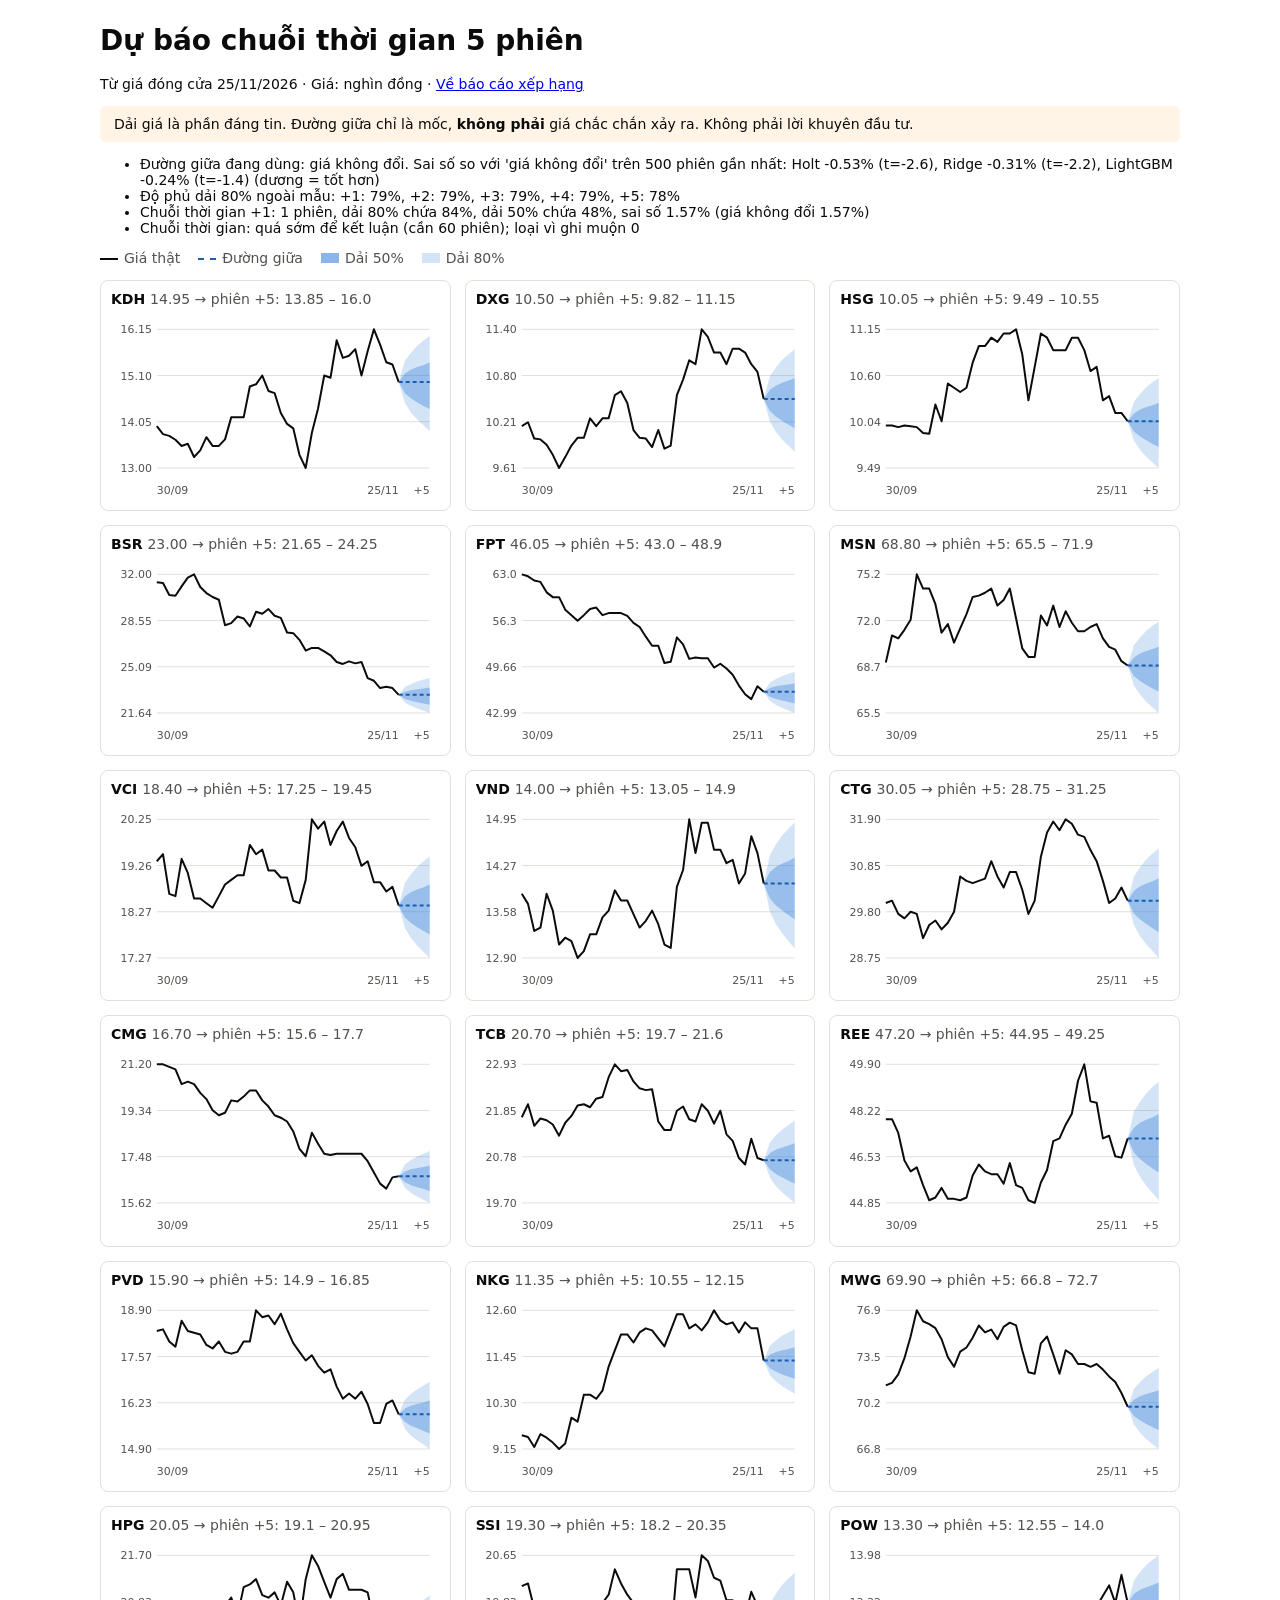
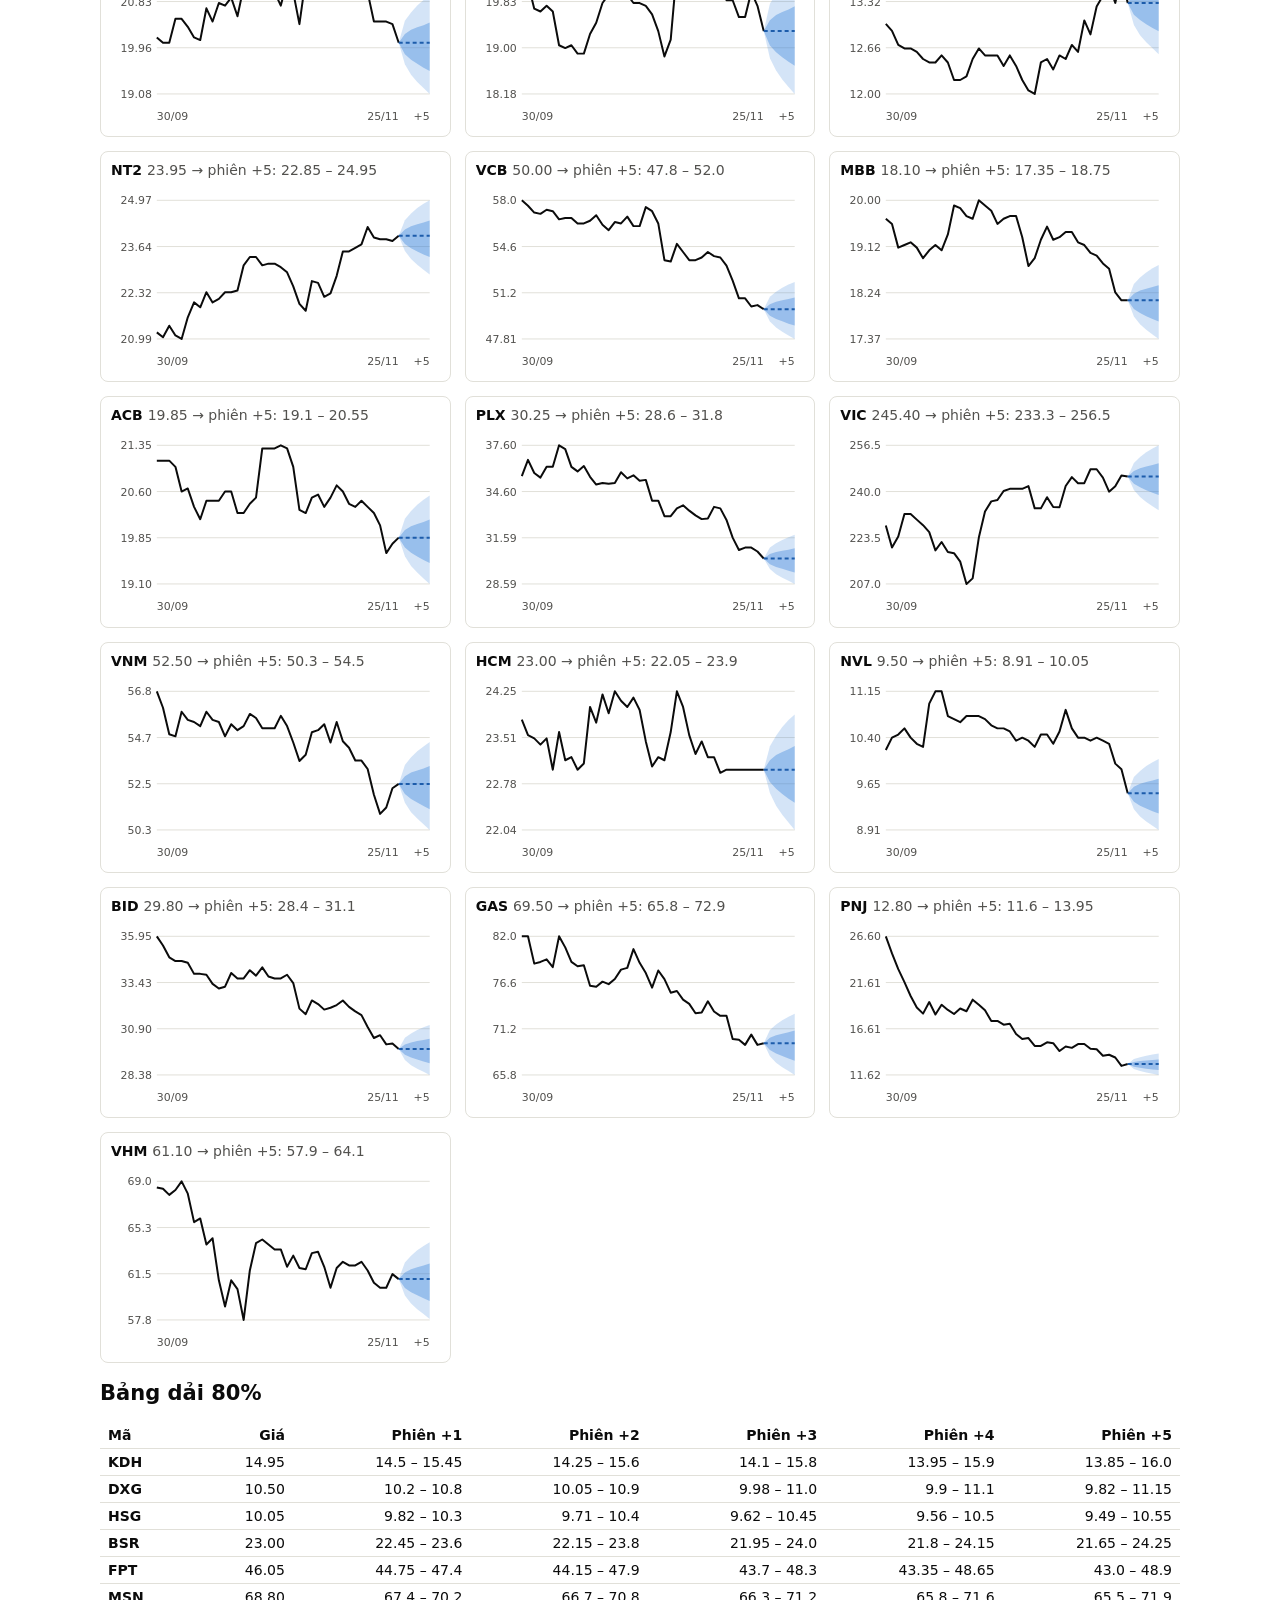
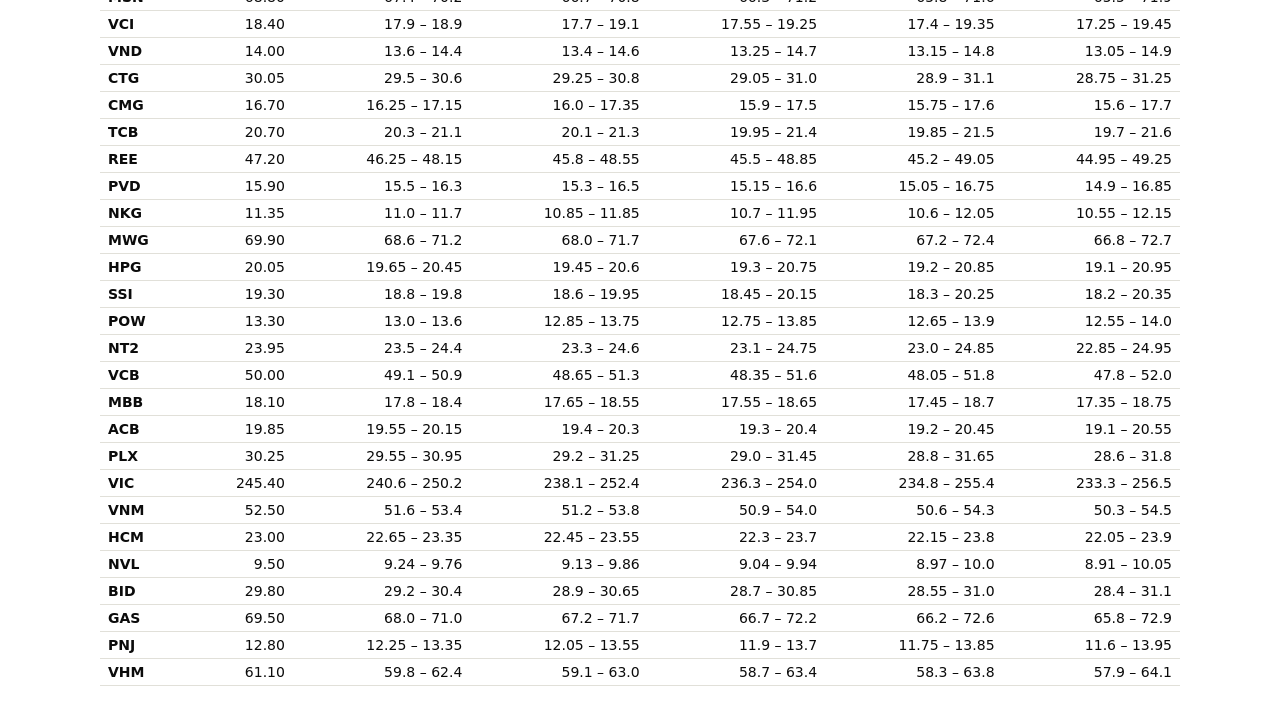
==== commit ed6b2157: "Return to the previous version (5-day ranking), at the owner's request Restores advisor/, web/ and R" ====
--- a/output/forecast.html
+++ b/output/forecast.html
@@ -8,13 +8,13 @@
 .tip{position:absolute;display:none;background:#0b0b0b;color:#fff;font-size:12px;padding:4px 7px;border-radius:4px;pointer-events:none;white-space:nowrap;z-index:2}
 .t{overflow-x:auto}table{border-collapse:collapse;width:100%}td,th{border-bottom:1px solid #e1e0d9;padding:5px 8px;text-align:right;white-space:nowrap}
 td:first-child,th:first-child{text-align:left}.w{background:#fff4e5;padding:10px 14px;border-radius:6px}</style><h1>Dự báo chuỗi thời gian 5 phiên</h1>
-<p>Từ giá đóng cửa 23/11/2026 · Giá: nghìn đồng · <a href=report.html>Về báo cáo xếp hạng</a></p>
+<p>Từ giá đóng cửa 25/11/2026 · Giá: nghìn đồng · <a href=report.html>Về báo cáo xếp hạng</a></p>
 <p class=w>Dải giá là phần đáng tin. Đường giữa chỉ là mốc, <b>không phải</b> giá chắc chắn xảy ra. Không phải lời khuyên đầu tư.</p>
-<ul><li>Đường giữa đang dùng: giá không đổi. Sai số so với &#x27;giá không đổi&#x27; trên 500 phiên gần nhất: Holt -0.53% (t=-2.6), Ridge -0.31% (t=-2.2), LightGBM -0.24% (t=-1.4) (dương = tốt hơn)</li><li>Độ phủ dải 80% ngoài mẫu: +1: 79%, +2: 79%, +3: 79%, +4: 79%, +5: 78%</li><li>Chuỗi thời gian: chưa có kết quả để chấm (chờ phiên kế tiếp; loại vì ghi muộn 0)</li></ul>
+<ul><li>Đường giữa đang dùng: giá không đổi. Sai số so với &#x27;giá không đổi&#x27; trên 500 phiên gần nhất: Holt -0.53% (t=-2.6), Ridge -0.31% (t=-2.2), LightGBM -0.24% (t=-1.4) (dương = tốt hơn)</li><li>Độ phủ dải 80% ngoài mẫu: +1: 79%, +2: 79%, +3: 79%, +4: 79%, +5: 78%</li><li>Chuỗi thời gian +1: 1 phiên, dải 80% chứa 84%, dải 50% chứa 48%, sai số 1.57% (giá không đổi 1.57%)</li><li>Chuỗi thời gian: quá sớm để kết luận (cần 60 phiên); loại vì ghi muộn 0</li></ul>
 <div class=k><span><i style="background:#0b0b0b;height:2px;vertical-align:middle"></i>Giá thật</span>
 <span><i style="border-top:2px dashed #1c5cab;height:0;vertical-align:middle"></i>Đường giữa</span>
 <span><i style="background:#2a78d6;opacity:.55"></i>Dải 50%</span><span><i style="background:#2a78d6;opacity:.2"></i>Dải 80%</span></div>
-<div class=g><figure data-p='[[46.0, &quot;29/09: 32.50&quot;], [52.2, &quot;30/09: 31.40&quot;], [58.5, &quot;01/10: 31.35&quot;], [64.7, &quot;02/10: 30.45&quot;], [70.9, &quot;05/10: 30.40&quot;], [77.1, &quot;06/10: 31.10&quot;], [83.4, &quot;07/10: 31.75&quot;], [89.6, &quot;08/10: 32.00&quot;], [95.8, &quot;09/10: 31.05&quot;], [102.0, &quot;12/10: 30.60&quot;], [108.3, &quot;13/10: 30.30&quot;], [114.5, &quot;14/10: 30.10&quot;], [120.7, &quot;15/10: 28.20&quot;], [127.0, &quot;16/10: 28.35&quot;], [133.2, &quot;19/10: 28.85&quot;], [139.4, &quot;20/10: 28.70&quot;], [145.6, &quot;21/10: 28.10&quot;], [151.9, &quot;22/10: 29.20&quot;], [158.1, &quot;23/10: 29.05&quot;], [164.3, &quot;26/10: 29.40&quot;], [170.5, &quot;27/10: 28.90&quot;], [176.8, &quot;28/10: 28.75&quot;], [183.0, &quot;29/10: 27.65&quot;], [189.2, &quot;30/10: 27.60&quot;], [195.5, &quot;02/11: 27.10&quot;], [201.7, &quot;03/11: 26.30&quot;], [207.9, &quot;04/11: 26.50&quot;], [214.1, &quot;05/11: 26.50&quot;], [220.4, &quot;06/11: 26.25&quot;], [226.6, &quot;09/11: 25.95&quot;], [232.8, &quot;10/11: 25.45&quot;], [239.0, &quot;11/11: 25.30&quot;], [245.3, &quot;12/11: 25.50&quot;], [251.5, &quot;13/11: 25.35&quot;], [257.7, &quot;16/11: 25.45&quot;], [264.0, &quot;17/11: 24.25&quot;], [270.2, &quot;18/11: 24.05&quot;], [276.4, &quot;19/11: 23.50&quot;], [282.6, &quot;20/11: 23.60&quot;], [288.9, &quot;23/11: 23.50&quot;], [295.1, &quot;Phiên +1: 22.9 – 24.1 (80%)&quot;], [301.3, &quot;Phiên +2: 22.65 – 24.35 (80%)&quot;], [307.5, &quot;Phiên +3: 22.45 – 24.5 (80%)&quot;], [313.8, &quot;Phiên +4: 22.3 – 24.65 (80%)&quot;], [320.0, &quot;Phiên +5: 22.1 – 24.8 (80%)&quot;]]'><figcaption>BSR <span>23.50 → phiên +5: 22.1 – 24.8</span></figcaption><svg viewBox='0 0 330 190' role=img aria-label='BSR'><line x1=46 x2=320 y1=157.6 y2=157.6 stroke='#e1e0d9'/><text x=41 y=161.6 text-anchor=end>22.12</text><line x1=46 x2=320 y1=111.2 y2=111.2 stroke='#e1e0d9'/><text x=41 y=115.2 text-anchor=end>25.58</text><line x1=46 x2=320 y1=64.8 y2=64.8 stroke='#e1e0d9'/><text x=41 y=68.8 text-anchor=end>29.04</text><line x1=46 x2=320 y1=18.4 y2=18.4 stroke='#e1e0d9'/><text x=41 y=22.4 text-anchor=end>32.50</text><polygon points='288.9,139.1 295.1,131.2 301.3,128.0 307.5,125.5 313.8,123.6 320.0,121.8 320.0,157.6 313.8,155.4 307.5,153.2 301.3,150.7 295.1,146.9 288.9,139.1' fill='#2a78d6' opacity='.2'/><polygon points='288.9,139.1 295.1,135.9 301.3,134.4 307.5,133.5 313.8,132.7 320.0,131.6 320.0,149.3 313.8,148.0 307.5,146.7 301.3,145.3 295.1,143.2 288.9,139.1' fill='#2a78d6' opacity='.35'/><polyline points='46.0,18.4 52.2,33.1 58.5,33.8 64.7,45.9 70.9,46.5 77.1,37.1 83.4,28.4 89.6,25.1 95.8,37.8 102.0,43.8 108.3,47.9 114.5,50.6 120.7,76.0 127.0,74.0 133.2,67.3 139.4,69.3 145.6,77.4 151.9,62.6 158.1,64.6 164.3,59.9 170.5,66.7 176.8,68.7 183.0,83.4 189.2,84.1 195.5,90.8 201.7,101.5 207.9,98.8 214.1,98.8 220.4,102.2 226.6,106.2 232.8,112.9 239.0,114.9 245.3,112.3 251.5,114.3 257.7,112.9 264.0,129.0 270.2,131.7 276.4,139.1 282.6,137.8 288.9,139.1' fill=none stroke='#0b0b0b' stroke-width=2 stroke-linejoin=round /><polyline points='288.9,139.1 295.1,139.1 301.3,139.1 307.5,139.1 313.8,139.1 320.0,139.1' fill=none stroke='#1c5cab' stroke-width=2 stroke-dasharray='4 3'/><text x=46 y=184>29/09</text><text x=288.9 y=184 text-anchor=end>23/11</text><text x=320 y=184 text-anchor=end>+5</text><line class=x y1=10 y2=166 stroke='#898781' style='display:none'/></svg><div class=tip></div></figure><figure data-p='[[46.0, &quot;29/09: 47.15&quot;], [52.2, &quot;30/09: 47.90&quot;], [58.5, &quot;01/10: 47.90&quot;], [64.7, &quot;02/10: 47.40&quot;], [70.9, &quot;05/10: 46.40&quot;], [77.1, &quot;06/10: 46.00&quot;], [83.4, &quot;07/10: 46.15&quot;], [89.6, &quot;08/10: 45.50&quot;], [95.8, &quot;09/10: 44.95&quot;], [102.0, &quot;12/10: 45.05&quot;], [108.3, &quot;13/10: 45.40&quot;], [114.5, &quot;14/10: 45.00&quot;], [120.7, &quot;15/10: 45.00&quot;], [127.0, &quot;16/10: 44.95&quot;], [133.2, &quot;19/10: 45.05&quot;], [139.4, &quot;20/10: 45.85&quot;], [145.6, &quot;21/10: 46.25&quot;], [151.9, &quot;22/10: 46.00&quot;], [158.1, &quot;23/10: 45.90&quot;], [164.3, &quot;26/10: 45.90&quot;], [170.5, &quot;27/10: 45.55&quot;], [176.8, &quot;28/10: 46.30&quot;], [183.0, &quot;29/10: 45.50&quot;], [189.2, &quot;30/10: 45.40&quot;], [195.5, &quot;02/11: 44.95&quot;], [201.7, &quot;03/11: 44.85&quot;], [207.9, &quot;04/11: 45.60&quot;], [214.1, &quot;05/11: 46.05&quot;], [220.4, &quot;06/11: 47.10&quot;], [226.6, &quot;09/11: 47.20&quot;], [232.8, &quot;10/11: 47.70&quot;], [239.0, &quot;11/11: 48.10&quot;], [245.3, &quot;12/11: 49.30&quot;], [251.5, &quot;13/11: 49.90&quot;], [257.7, &quot;16/11: 48.55&quot;], [264.0, &quot;17/11: 48.50&quot;], [270.2, &quot;18/11: 47.20&quot;], [276.4, &quot;19/11: 47.30&quot;], [282.6, &quot;20/11: 46.55&quot;], [288.9, &quot;23/11: 46.50&quot;], [295.1, &quot;Phiên +1: 45.6 – 47.4 (80%)&quot;], [301.3, &quot;Phiên +2: 45.15 – 47.75 (80%)&quot;], [307.5, &quot;Phiên +3: 44.85 – 48.05 (80%)&quot;], [313.8, &quot;Phiên +4: 44.6 – 48.25 (80%)&quot;], [320.0, &quot;Phiên +5: 44.35 – 48.45 (80%)&quot;]]'><figcaption>REE <span>46.50 → phiên +5: 44.35 – 48.45</span></figcaption><svg viewBox='0 0 330 190' role=img aria-label='REE'><line x1=46 x2=320 y1=157.6 y2=157.6 stroke='#e1e0d9'/><text x=41 y=161.6 text-anchor=end>44.37</text><line x1=46 x2=320 y1=111.2 y2=111.2 stroke='#e1e0d9'/><text x=41 y=115.2 text-anchor=end>46.22</text><line x1=46 x2=320 y1=64.8 y2=64.8 stroke='#e1e0d9'/><text x=41 y=68.8 text-anchor=end>48.06</text><line x1=46 x2=320 y1=18.4 y2=18.4 stroke='#e1e0d9'/><text x=41 y=22.4 text-anchor=end>49.90</text><polygon points='288.9,104.1 295.1,81.0 301.3,72.2 307.5,64.9 313.8,59.3 320.0,54.6 320.0,157.6 313.8,151.5 307.5,145.2 301.3,137.7 295.1,126.9 288.9,104.1' fill='#2a78d6' opacity='.2'/><polygon points='288.9,104.1 295.1,94.7 301.3,90.4 307.5,87.8 313.8,85.6 320.0,82.8 320.0,133.4 313.8,130.1 307.5,126.2 301.3,122.0 295.1,116.2 288.9,104.1' fill='#2a78d6' opacity='.35'/><polyline points='46.0,87.7 52.2,68.8 58.5,68.8 64.7,81.4 70.9,106.6 77.1,116.7 83.4,112.9 89.6,129.3 95.8,143.1 102.0,140.6 108.3,131.8 114.5,141.9 120.7,141.9 127.0,143.1 133.2,140.6 139.4,120.5 145.6,110.4 151.9,116.7 158.1,119.2 164.3,119.2 170.5,128.0 176.8,109.1 183.0,129.3 189.2,131.8 195.5,143.1 201.7,145.7 207.9,126.8 214.1,115.4 220.4,88.9 226.6,86.4 232.8,73.8 239.0,63.7 245.3,33.5 251.5,18.4 257.7,52.4 264.0,53.7 270.2,86.4 276.4,83.9 282.6,102.8 288.9,104.1' fill=none stroke='#0b0b0b' stroke-width=2 stroke-linejoin=round /><polyline points='288.9,104.1 295.1,104.1 301.3,104.1 307.5,104.1 313.8,104.1 320.0,104.1' fill=none stroke='#1c5cab' stroke-width=2 stroke-dasharray='4 3'/><text x=46 y=184>29/09</text><text x=288.9 y=184 text-anchor=end>23/11</text><text x=320 y=184 text-anchor=end>+5</text><line class=x y1=10 y2=166 stroke='#898781' style='display:none'/></svg><div class=tip></div></figure><figure data-p='[[46.0, &quot;29/09: 20.22&quot;], [52.2, &quot;30/09: 21.18&quot;], [58.5, &quot;01/10: 21.04&quot;], [64.7, &quot;02/10: 21.37&quot;], [70.9, &quot;05/10: 21.09&quot;], [77.1, &quot;06/10: 20.99&quot;], [83.4, &quot;07/10: 21.61&quot;], [89.6, &quot;08/10: 22.04&quot;], [95.8, &quot;09/10: 21.90&quot;], [102.0, &quot;12/10: 22.33&quot;], [108.3, &quot;13/10: 22.04&quot;], [114.5, &quot;14/10: 22.14&quot;], [120.7, &quot;15/10: 22.33&quot;], [127.0, &quot;16/10: 22.33&quot;], [133.2, &quot;19/10: 22.38&quot;], [139.4, &quot;20/10: 23.10&quot;], [145.6, &quot;21/10: 23.34&quot;], [151.9, &quot;22/10: 23.34&quot;], [158.1, &quot;23/10: 23.10&quot;], [164.3, &quot;26/10: 23.15&quot;], [170.5, &quot;27/10: 23.15&quot;], [176.8, &quot;28/10: 23.05&quot;], [183.0, &quot;29/10: 22.90&quot;], [189.2, &quot;30/10: 22.50&quot;], [195.5, &quot;02/11: 22.00&quot;], [201.7, &quot;03/11: 21.80&quot;], [207.9, &quot;04/11: 22.65&quot;], [214.1, &quot;05/11: 22.60&quot;], [220.4, &quot;06/11: 22.20&quot;], [226.6, &quot;09/11: 22.30&quot;], [232.8, &quot;10/11: 22.80&quot;], [239.0, &quot;11/11: 23.50&quot;], [245.3, &quot;12/11: 23.50&quot;], [251.5, &quot;13/11: 23.60&quot;], [257.7, &quot;16/11: 23.70&quot;], [264.0, &quot;17/11: 24.20&quot;], [270.2, &quot;18/11: 23.90&quot;], [276.4, &quot;19/11: 23.85&quot;], [282.6, &quot;20/11: 23.85&quot;], [288.9, &quot;23/11: 23.80&quot;], [295.1, &quot;Phiên +1: 23.35 – 24.3 (80%)&quot;], [301.3, &quot;Phiên +2: 23.1 – 24.45 (80%)&quot;], [307.5, &quot;Phiên +3: 22.95 – 24.65 (80%)&quot;], [313.8, &quot;Phiên +4: 22.8 – 24.75 (80%)&quot;], [320.0, &quot;Phiên +5: 22.65 – 24.85 (80%)&quot;]]'><figcaption>NT2 <span>23.80 → phiên +5: 22.65 – 24.85</span></figcaption><svg viewBox='0 0 330 190' role=img aria-label='NT2'><line x1=46 x2=320 y1=157.6 y2=157.6 stroke='#e1e0d9'/><text x=41 y=161.6 text-anchor=end>20.22</text><line x1=46 x2=320 y1=111.2 y2=111.2 stroke='#e1e0d9'/><text x=41 y=115.2 text-anchor=end>21.77</text><line x1=46 x2=320 y1=64.8 y2=64.8 stroke='#e1e0d9'/><text x=41 y=68.8 text-anchor=end>23.32</text><line x1=46 x2=320 y1=18.4 y2=18.4 stroke='#e1e0d9'/><text x=41 y=22.4 text-anchor=end>24.86</text><polygon points='288.9,50.3 295.1,36.0 301.3,30.1 307.5,25.3 313.8,21.6 320.0,18.4 320.0,84.8 313.8,80.7 307.5,76.5 301.3,71.5 295.1,64.4 288.9,50.3' fill='#2a78d6' opacity='.2'/><polygon points='288.9,50.3 295.1,44.5 301.3,41.6 307.5,39.9 313.8,38.4 320.0,36.5 320.0,69.1 313.8,66.9 307.5,64.3 301.3,61.6 295.1,57.8 288.9,50.3' fill='#2a78d6' opacity='.35'/><polyline points='46.0,157.6 52.2,128.9 58.5,133.0 64.7,123.2 70.9,131.6 77.1,134.5 83.4,116.0 89.6,103.1 95.8,107.3 102.0,94.4 108.3,103.1 114.5,100.1 120.7,94.4 127.0,94.4 133.2,92.9 139.4,71.3 145.6,64.1 151.9,64.1 158.1,71.3 164.3,69.8 170.5,69.8 176.8,72.8 183.0,77.3 189.2,89.3 195.5,104.3 201.7,110.3 207.9,84.8 214.1,86.3 220.4,98.3 226.6,95.3 232.8,80.3 239.0,59.3 245.3,59.3 251.5,56.3 257.7,53.3 264.0,38.3 270.2,47.3 276.4,48.8 282.6,48.8 288.9,50.3' fill=none stroke='#0b0b0b' stroke-width=2 stroke-linejoin=round /><polyline points='288.9,50.3 295.1,50.3 301.3,50.3 307.5,50.3 313.8,50.3 320.0,50.3' fill=none stroke='#1c5cab' stroke-width=2 stroke-dasharray='4 3'/><text x=46 y=184>29/09</text><text x=288.9 y=184 text-anchor=end>23/11</text><text x=320 y=184 text-anchor=end>+5</text><line class=x y1=10 y2=166 stroke='#898781' style='display:none'/></svg><div class=tip></div></figure><figure data-p='[[46.0, &quot;29/09: 21.73&quot;], [52.2, &quot;30/09: 21.70&quot;], [58.5, &quot;01/10: 22.00&quot;], [64.7, &quot;02/10: 21.50&quot;], [70.9, &quot;05/10: 21.67&quot;], [77.1, &quot;06/10: 21.63&quot;], [83.4, &quot;07/10: 21.53&quot;], [89.6, &quot;08/10: 21.27&quot;], [95.8, &quot;09/10: 21.57&quot;], [102.0, &quot;12/10: 21.73&quot;], [108.3, &quot;13/10: 21.97&quot;], [114.5, &quot;14/10: 22.00&quot;], [120.7, &quot;15/10: 21.93&quot;], [127.0, &quot;16/10: 22.13&quot;], [133.2, &quot;19/10: 22.17&quot;], [139.4, &quot;20/10: 22.63&quot;], [145.6, &quot;21/10: 22.93&quot;], [151.9, &quot;22/10: 22.77&quot;], [158.1, &quot;23/10: 22.80&quot;], [164.3, &quot;26/10: 22.53&quot;], [170.5, &quot;27/10: 22.37&quot;], [176.8, &quot;28/10: 22.33&quot;], [183.0, &quot;29/10: 22.35&quot;], [189.2, &quot;30/10: 21.60&quot;], [195.5, &quot;02/11: 21.40&quot;], [201.7, &quot;03/11: 21.40&quot;], [207.9, &quot;04/11: 21.85&quot;], [214.1, &quot;05/11: 21.95&quot;], [220.4, &quot;06/11: 21.65&quot;], [226.6, &quot;09/11: 21.60&quot;], [232.8, &quot;10/11: 22.00&quot;], [239.0, &quot;11/11: 21.85&quot;], [245.3, &quot;12/11: 21.55&quot;], [251.5, &quot;13/11: 21.85&quot;], [257.7, &quot;16/11: 21.30&quot;], [264.0, &quot;17/11: 21.15&quot;], [270.2, &quot;18/11: 20.75&quot;], [276.4, &quot;19/11: 20.60&quot;], [282.6, &quot;20/11: 21.20&quot;], [288.9, &quot;23/11: 20.75&quot;], [295.1, &quot;Phiên +1: 20.3 – 21.2 (80%)&quot;], [301.3, &quot;Phiên +2: 20.1 – 21.35 (80%)&quot;], [307.5, &quot;Phiên +3: 19.95 – 21.5 (80%)&quot;], [313.8, &quot;Phiên +4: 19.8 – 21.65 (80%)&quot;], [320.0, &quot;Phiên +5: 19.7 – 21.7 (80%)&quot;]]'><figcaption>TCB <span>20.75 → phiên +5: 19.7 – 21.7</span></figcaption><svg viewBox='0 0 330 190' role=img aria-label='TCB'><line x1=46 x2=320 y1=157.6 y2=157.6 stroke='#e1e0d9'/><text x=41 y=161.6 text-anchor=end>19.71</text><line x1=46 x2=320 y1=111.2 y2=111.2 stroke='#e1e0d9'/><text x=41 y=115.2 text-anchor=end>20.78</text><line x1=46 x2=320 y1=64.8 y2=64.8 stroke='#e1e0d9'/><text x=41 y=68.8 text-anchor=end>21.86</text><line x1=46 x2=320 y1=18.4 y2=18.4 stroke='#e1e0d9'/><text x=41 y=22.4 text-anchor=end>22.93</text><polygon points='288.9,112.5 295.1,93.1 301.3,85.6 307.5,79.4 313.8,74.7 320.0,70.7 320.0,157.6 313.8,152.5 307.5,147.2 301.3,140.8 295.1,131.7 288.9,112.5' fill='#2a78d6' opacity='.2'/><polygon points='288.9,112.5 295.1,104.7 301.3,101.0 307.5,98.8 313.8,96.9 320.0,94.6 320.0,137.2 313.8,134.5 307.5,131.2 301.3,127.6 295.1,122.7 288.9,112.5' fill='#2a78d6' opacity='.35'/><polyline points='46.0,70.2 52.2,71.5 58.5,58.5 64.7,80.1 70.9,72.8 77.1,74.5 83.4,78.8 89.6,90.1 95.8,77.1 102.0,70.2 108.3,59.8 114.5,58.5 120.7,61.6 127.0,52.9 133.2,51.2 139.4,31.3 145.6,18.4 151.9,25.3 158.1,24.0 164.3,35.6 170.5,42.6 176.8,44.3 183.0,43.4 189.2,75.8 195.5,84.5 201.7,84.5 207.9,65.0 214.1,60.7 220.4,73.7 226.6,75.8 232.8,58.5 239.0,65.0 245.3,78.0 251.5,65.0 257.7,88.8 264.0,95.3 270.2,112.5 276.4,119.0 282.6,93.1 288.9,112.5' fill=none stroke='#0b0b0b' stroke-width=2 stroke-linejoin=round /><polyline points='288.9,112.5 295.1,112.5 301.3,112.5 307.5,112.5 313.8,112.5 320.0,112.5' fill=none stroke='#1c5cab' stroke-width=2 stroke-dasharray='4 3'/><text x=46 y=184>29/09</text><text x=288.9 y=184 text-anchor=end>23/11</text><text x=320 y=184 text-anchor=end>+5</text><line class=x y1=10 y2=166 stroke='#898781' style='display:none'/></svg><div class=tip></div></figure><figure data-p='[[46.0, &quot;29/09: 63.20&quot;], [52.2, &quot;30/09: 63.00&quot;], [58.5, &quot;01/10: 62.70&quot;], [64.7, &quot;02/10: 62.10&quot;], [70.9, &quot;05/10: 61.90&quot;], [77.1, &quot;06/10: 60.40&quot;], [83.4, &quot;07/10: 59.70&quot;], [89.6, &quot;08/10: 59.70&quot;], [95.8, &quot;09/10: 57.90&quot;], [102.0, &quot;12/10: 57.10&quot;], [108.3, &quot;13/10: 56.30&quot;], [114.5, &quot;14/10: 57.10&quot;], [120.7, &quot;15/10: 58.00&quot;], [127.0, &quot;16/10: 58.20&quot;], [133.2, &quot;19/10: 57.10&quot;], [139.4, &quot;20/10: 57.40&quot;], [145.6, &quot;21/10: 57.40&quot;], [151.9, &quot;22/10: 57.40&quot;], [158.1, &quot;23/10: 57.00&quot;], [164.3, &quot;26/10: 56.00&quot;], [170.5, &quot;27/10: 55.40&quot;], [176.8, &quot;28/10: 54.00&quot;], [183.0, &quot;29/10: 52.70&quot;], [189.2, &quot;30/10: 52.70&quot;], [195.5, &quot;02/11: 50.20&quot;], [201.7, &quot;03/11: 50.40&quot;], [207.9, &quot;04/11: 53.90&quot;], [214.1, &quot;05/11: 52.90&quot;], [220.4, &quot;06/11: 50.80&quot;], [226.6, &quot;09/11: 51.00&quot;], [232.8, &quot;10/11: 50.90&quot;], [239.0, &quot;11/11: 50.90&quot;], [245.3, &quot;12/11: 49.55&quot;], [251.5, &quot;13/11: 50.10&quot;], [257.7, &quot;16/11: 49.40&quot;], [264.0, &quot;17/11: 48.50&quot;], [270.2, &quot;18/11: 46.95&quot;], [276.4, &quot;19/11: 45.70&quot;], [282.6, &quot;20/11: 45.00&quot;], [288.9, &quot;23/11: 46.85&quot;], [295.1, &quot;Phiên +1: 45.45 – 48.25 (80%)&quot;], [301.3, &quot;Phiên +2: 44.85 – 48.75 (80%)&quot;], [307.5, &quot;Phiên +3: 44.4 – 49.2 (80%)&quot;], [313.8, &quot;Phiên +4: 44.05 – 49.55 (80%)&quot;], [320.0, &quot;Phiên +5: 43.7 – 49.8 (80%)&quot;]]'><figcaption>FPT <span>46.85 → phiên +5: 43.7 – 49.8</span></figcaption><svg viewBox='0 0 330 190' role=img aria-label='FPT'><line x1=46 x2=320 y1=157.6 y2=157.6 stroke='#e1e0d9'/><text x=41 y=161.6 text-anchor=end>43.72</text><line x1=46 x2=320 y1=111.2 y2=111.2 stroke='#e1e0d9'/><text x=41 y=115.2 text-anchor=end>50.2</text><line x1=46 x2=320 y1=64.8 y2=64.8 stroke='#e1e0d9'/><text x=41 y=68.8 text-anchor=end>56.7</text><line x1=46 x2=320 y1=18.4 y2=18.4 stroke='#e1e0d9'/><text x=41 y=22.4 text-anchor=end>63.2</text><polygon points='288.9,135.3 295.1,125.1 301.3,121.5 307.5,118.3 313.8,116.0 320.0,114.2 320.0,157.6 313.8,155.3 307.5,152.7 301.3,149.6 295.1,145.2 288.9,135.3' fill='#2a78d6' opacity='.2'/><polygon points='288.9,135.3 295.1,131.2 301.3,129.4 307.5,128.2 313.8,127.4 320.0,126.2 320.0,147.6 313.8,146.3 307.5,144.7 301.3,142.9 295.1,140.6 288.9,135.3' fill='#2a78d6' opacity='.35'/><polyline points='46.0,18.4 52.2,19.8 58.5,21.9 64.7,26.2 70.9,27.7 77.1,38.4 83.4,43.4 89.6,43.4 95.8,56.3 102.0,62.0 108.3,67.7 114.5,62.0 120.7,55.5 127.0,54.1 133.2,62.0 139.4,59.8 145.6,59.8 151.9,59.8 158.1,62.7 164.3,69.8 170.5,74.1 176.8,84.1 183.0,93.4 189.2,93.4 195.5,111.3 201.7,109.9 207.9,84.9 214.1,92.0 220.4,107.0 226.6,105.6 232.8,106.3 239.0,106.3 245.3,116.0 251.5,112.0 257.7,117.0 264.0,123.5 270.2,134.5 276.4,143.5 282.6,148.5 288.9,135.3' fill=none stroke='#0b0b0b' stroke-width=2 stroke-linejoin=round /><polyline points='288.9,135.3 295.1,135.3 301.3,135.3 307.5,135.3 313.8,135.3 320.0,135.3' fill=none stroke='#1c5cab' stroke-width=2 stroke-dasharray='4 3'/><text x=46 y=184>29/09</text><text x=288.9 y=184 text-anchor=end>23/11</text><text x=320 y=184 text-anchor=end>+5</text><line class=x y1=10 y2=166 stroke='#898781' style='display:none'/></svg><div class=tip></div></figure><figure data-p='[[46.0, &quot;29/09: 29.75&quot;], [52.2, &quot;30/09: 30.00&quot;], [58.5, &quot;01/10: 30.05&quot;], [64.7, &quot;02/10: 29.75&quot;], [70.9, &quot;05/10: 29.65&quot;], [77.1, &quot;06/10: 29.80&quot;], [83.4, &quot;07/10: 29.75&quot;], [89.6, &quot;08/10: 29.20&quot;], [95.8, &quot;09/10: 29.50&quot;], [102.0, &quot;12/10: 29.60&quot;], [108.3, &quot;13/10: 29.40&quot;], [114.5, &quot;14/10: 29.55&quot;], [120.7, &quot;15/10: 29.80&quot;], [127.0, &quot;16/10: 30.60&quot;], [133.2, &quot;19/10: 30.50&quot;], [139.4, &quot;20/10: 30.45&quot;], [145.6, &quot;21/10: 30.50&quot;], [151.9, &quot;22/10: 30.55&quot;], [158.1, &quot;23/10: 30.95&quot;], [164.3, &quot;26/10: 30.60&quot;], [170.5, &quot;27/10: 30.35&quot;], [176.8, &quot;28/10: 30.70&quot;], [183.0, &quot;29/10: 30.70&quot;], [189.2, &quot;30/10: 30.30&quot;], [195.5, &quot;02/11: 29.75&quot;], [201.7, &quot;03/11: 30.05&quot;], [207.9, &quot;04/11: 31.05&quot;], [214.1, &quot;05/11: 31.60&quot;], [220.4, &quot;06/11: 31.85&quot;], [226.6, &quot;09/11: 31.65&quot;], [232.8, &quot;10/11: 31.90&quot;], [239.0, &quot;11/11: 31.80&quot;], [245.3, &quot;12/11: 31.55&quot;], [251.5, &quot;13/11: 31.50&quot;], [257.7, &quot;16/11: 31.20&quot;], [264.0, &quot;17/11: 30.95&quot;], [270.2, &quot;18/11: 30.50&quot;], [276.4, &quot;19/11: 30.00&quot;], [282.6, &quot;20/11: 30.10&quot;], [288.9, &quot;23/11: 30.35&quot;], [295.1, &quot;Phiên +1: 29.8 – 30.9 (80%)&quot;], [301.3, &quot;Phiên +2: 29.55 – 31.1 (80%)&quot;], [307.5, &quot;Phiên +3: 29.35 – 31.3 (80%)&quot;], [313.8, &quot;Phiên +4: 29.2 – 31.45 (80%)&quot;], [320.0, &quot;Phiên +5: 29.05 – 31.55 (80%)&quot;]]'><figcaption>CTG <span>30.35 → phiên +5: 29.05 – 31.55</span></figcaption><svg viewBox='0 0 330 190' role=img aria-label='CTG'><line x1=46 x2=320 y1=157.6 y2=157.6 stroke='#e1e0d9'/><text x=41 y=161.6 text-anchor=end>29.04</text><line x1=46 x2=320 y1=111.2 y2=111.2 stroke='#e1e0d9'/><text x=41 y=115.2 text-anchor=end>29.99</text><line x1=46 x2=320 y1=64.8 y2=64.8 stroke='#e1e0d9'/><text x=41 y=68.8 text-anchor=end>30.95</text><line x1=46 x2=320 y1=18.4 y2=18.4 stroke='#e1e0d9'/><text x=41 y=22.4 text-anchor=end>31.90</text><polygon points='288.9,93.9 295.1,66.7 301.3,56.2 307.5,47.5 313.8,40.8 320.0,35.2 320.0,157.6 313.8,150.4 307.5,142.7 301.3,133.7 295.1,120.8 288.9,93.9' fill='#2a78d6' opacity='.2'/><polygon points='288.9,93.9 295.1,82.9 301.3,77.8 307.5,74.6 313.8,71.9 320.0,68.6 320.0,128.7 313.8,124.8 307.5,120.1 301.3,115.1 295.1,108.2 288.9,93.9' fill='#2a78d6' opacity='.35'/><polyline points='46.0,123.2 52.2,111.0 58.5,108.5 64.7,123.2 70.9,128.0 77.1,120.7 83.4,123.2 89.6,150.0 95.8,135.3 102.0,130.5 108.3,140.2 114.5,132.9 120.7,120.7 127.0,81.7 133.2,86.6 139.4,89.0 145.6,86.6 151.9,84.2 158.1,64.7 164.3,81.7 170.5,93.9 176.8,76.8 183.0,76.8 189.2,96.3 195.5,123.2 201.7,108.5 207.9,59.8 214.1,33.0 220.4,20.8 226.6,30.5 232.8,18.4 239.0,23.2 245.3,35.4 251.5,37.9 257.7,52.5 264.0,64.7 270.2,86.6 276.4,111.0 282.6,106.1 288.9,93.9' fill=none stroke='#0b0b0b' stroke-width=2 stroke-linejoin=round /><polyline points='288.9,93.9 295.1,93.9 301.3,93.9 307.5,93.9 313.8,93.9 320.0,93.9' fill=none stroke='#1c5cab' stroke-width=2 stroke-dasharray='4 3'/><text x=46 y=184>29/09</text><text x=288.9 y=184 text-anchor=end>23/11</text><text x=320 y=184 text-anchor=end>+5</text><line class=x y1=10 y2=166 stroke='#898781' style='display:none'/></svg><div class=tip></div></figure><figure data-p='[[46.0, &quot;29/09: 69.40&quot;], [52.2, &quot;30/09: 69.00&quot;], [58.5, &quot;01/10: 70.90&quot;], [64.7, &quot;02/10: 70.70&quot;], [70.9, &quot;05/10: 71.30&quot;], [77.1, &quot;06/10: 72.00&quot;], [83.4, &quot;07/10: 75.20&quot;], [89.6, &quot;08/10: 74.20&quot;], [95.8, &quot;09/10: 74.20&quot;], [102.0, &quot;12/10: 73.10&quot;], [108.3, &quot;13/10: 71.10&quot;], [114.5, &quot;14/10: 71.70&quot;], [120.7, &quot;15/10: 70.40&quot;], [127.0, &quot;16/10: 71.40&quot;], [133.2, &quot;19/10: 72.40&quot;], [139.4, &quot;20/10: 73.60&quot;], [145.6, &quot;21/10: 73.70&quot;], [151.9, &quot;22/10: 73.90&quot;], [158.1, &quot;23/10: 74.20&quot;], [164.3, &quot;26/10: 73.00&quot;], [170.5, &quot;27/10: 73.40&quot;], [176.8, &quot;28/10: 74.20&quot;], [183.0, &quot;29/10: 72.10&quot;], [189.2, &quot;30/10: 70.00&quot;], [195.5, &quot;02/11: 69.40&quot;], [201.7, &quot;03/11: 69.40&quot;], [207.9, &quot;04/11: 72.30&quot;], [214.1, &quot;05/11: 71.60&quot;], [220.4, &quot;06/11: 73.00&quot;], [226.6, &quot;09/11: 71.50&quot;], [232.8, &quot;10/11: 72.60&quot;], [239.0, &quot;11/11: 71.80&quot;], [245.3, &quot;12/11: 71.20&quot;], [251.5, &quot;13/11: 71.20&quot;], [257.7, &quot;16/11: 71.50&quot;], [264.0, &quot;17/11: 71.70&quot;], [270.2, &quot;18/11: 70.70&quot;], [276.4, &quot;19/11: 70.10&quot;], [282.6, &quot;20/11: 69.90&quot;], [288.9, &quot;23/11: 69.10&quot;], [295.1, &quot;Phiên +1: 67.8 – 70.5 (80%)&quot;], [301.3, &quot;Phiên +2: 67.1 – 71.0 (80%)&quot;], [307.5, &quot;Phiên +3: 66.6 – 71.5 (80%)&quot;], [313.8, &quot;Phiên +4: 66.2 – 71.8 (80%)&quot;], [320.0, &quot;Phiên +5: 65.8 – 72.1 (80%)&quot;]]'><figcaption>MSN <span>69.10 → phiên +5: 65.8 – 72.1</span></figcaption><svg viewBox='0 0 330 190' role=img aria-label='MSN'><line x1=46 x2=320 y1=157.6 y2=157.6 stroke='#e1e0d9'/><text x=41 y=161.6 text-anchor=end>65.8</text><line x1=46 x2=320 y1=111.2 y2=111.2 stroke='#e1e0d9'/><text x=41 y=115.2 text-anchor=end>69.0</text><line x1=46 x2=320 y1=64.8 y2=64.8 stroke='#e1e0d9'/><text x=41 y=68.8 text-anchor=end>72.1</text><line x1=46 x2=320 y1=18.4 y2=18.4 stroke='#e1e0d9'/><text x=41 y=22.4 text-anchor=end>75.2</text><polygon points='288.9,109.2 295.1,88.9 301.3,80.7 307.5,73.8 313.8,68.6 320.0,64.4 320.0,157.6 313.8,152.1 307.5,146.2 301.3,139.2 295.1,129.2 288.9,109.2' fill='#2a78d6' opacity='.2'/><polygon points='288.9,109.2 295.1,101.0 301.3,97.0 307.5,94.5 313.8,92.4 320.0,89.9 320.0,135.7 313.8,132.7 307.5,129.1 301.3,125.1 295.1,119.8 288.9,109.2' fill='#2a78d6' opacity='.35'/><polyline points='46.0,104.7 52.2,110.6 58.5,82.4 64.7,85.3 70.9,76.4 77.1,66.0 83.4,18.4 89.6,33.2 95.8,33.2 102.0,49.6 108.3,79.4 114.5,70.5 120.7,89.8 127.0,74.9 133.2,60.0 139.4,42.2 145.6,40.7 151.9,37.7 158.1,33.2 164.3,51.1 170.5,45.2 176.8,33.2 183.0,64.5 189.2,95.8 195.5,104.7 201.7,104.7 207.9,61.5 214.1,71.9 220.4,51.1 226.6,73.4 232.8,57.1 239.0,69.0 245.3,77.9 251.5,77.9 257.7,73.4 264.0,70.5 270.2,85.3 276.4,94.3 282.6,97.3 288.9,109.2' fill=none stroke='#0b0b0b' stroke-width=2 stroke-linejoin=round /><polyline points='288.9,109.2 295.1,109.2 301.3,109.2 307.5,109.2 313.8,109.2 320.0,109.2' fill=none stroke='#1c5cab' stroke-width=2 stroke-dasharray='4 3'/><text x=46 y=184>29/09</text><text x=288.9 y=184 text-anchor=end>23/11</text><text x=320 y=184 text-anchor=end>+5</text><line class=x y1=10 y2=166 stroke='#898781' style='display:none'/></svg><div class=tip></div></figure><figure data-p='[[46.0, &quot;29/09: 14.00&quot;], [52.2, &quot;30/09: 13.85&quot;], [58.5, &quot;01/10: 13.70&quot;], [64.7, &quot;02/10: 13.30&quot;], [70.9, &quot;05/10: 13.35&quot;], [77.1, &quot;06/10: 13.85&quot;], [83.4, &quot;07/10: 13.60&quot;], [89.6, &quot;08/10: 13.10&quot;], [95.8, &quot;09/10: 13.20&quot;], [102.0, &quot;12/10: 13.15&quot;], [108.3, &quot;13/10: 12.90&quot;], [114.5, &quot;14/10: 13.00&quot;], [120.7, &quot;15/10: 13.25&quot;], [127.0, &quot;16/10: 13.25&quot;], [133.2, &quot;19/10: 13.50&quot;], [139.4, &quot;20/10: 13.60&quot;], [145.6, &quot;21/10: 13.90&quot;], [151.9, &quot;22/10: 13.75&quot;], [158.1, &quot;23/10: 13.75&quot;], [164.3, &quot;26/10: 13.55&quot;], [170.5, &quot;27/10: 13.35&quot;], [176.8, &quot;28/10: 13.45&quot;], [183.0, &quot;29/10: 13.60&quot;], [189.2, &quot;30/10: 13.40&quot;], [195.5, &quot;02/11: 13.10&quot;], [201.7, &quot;03/11: 13.05&quot;], [207.9, &quot;04/11: 13.95&quot;], [214.1, &quot;05/11: 14.20&quot;], [220.4, &quot;06/11: 14.95&quot;], [226.6, &quot;09/11: 14.45&quot;], [232.8, &quot;10/11: 14.90&quot;], [239.0, &quot;11/11: 14.90&quot;], [245.3, &quot;12/11: 14.50&quot;], [251.5, &quot;13/11: 14.50&quot;], [257.7, &quot;16/11: 14.30&quot;], [264.0, &quot;17/11: 14.35&quot;], [270.2, &quot;18/11: 14.00&quot;], [276.4, &quot;19/11: 14.15&quot;], [282.6, &quot;20/11: 14.70&quot;], [288.9, &quot;23/11: 14.45&quot;], [295.1, &quot;Phiên +1: 14.05 – 14.85 (80%)&quot;], [301.3, &quot;Phiên +2: 13.85 – 15.0 (80%)&quot;], [307.5, &quot;Phiên +3: 13.7 – 15.15 (80%)&quot;], [313.8, &quot;Phiên +4: 13.6 – 15.25 (80%)&quot;], [320.0, &quot;Phiên +5: 13.5 – 15.35 (80%)&quot;]]'><figcaption>VND <span>14.45 → phiên +5: 13.5 – 15.35</span></figcaption><svg viewBox='0 0 330 190' role=img aria-label='VND'><line x1=46 x2=320 y1=157.6 y2=157.6 stroke='#e1e0d9'/><text x=41 y=161.6 text-anchor=end>12.90</text><line x1=46 x2=320 y1=111.2 y2=111.2 stroke='#e1e0d9'/><text x=41 y=115.2 text-anchor=end>13.71</text><line x1=46 x2=320 y1=64.8 y2=64.8 stroke='#e1e0d9'/><text x=41 y=68.8 text-anchor=end>14.53</text><line x1=46 x2=320 y1=18.4 y2=18.4 stroke='#e1e0d9'/><text x=41 y=22.4 text-anchor=end>15.34</text><polygon points='288.9,69.1 295.1,45.7 301.3,36.6 307.5,29.0 313.8,23.3 320.0,18.4 320.0,123.1 313.8,117.0 307.5,110.6 301.3,103.0 295.1,92.1 288.9,69.1' fill='#2a78d6' opacity='.2'/><polygon points='288.9,69.1 295.1,59.7 301.3,55.3 307.5,52.5 313.8,50.3 320.0,47.4 320.0,98.8 313.8,95.5 307.5,91.5 301.3,87.2 295.1,81.3 288.9,69.1' fill='#2a78d6' opacity='.35'/><polyline points='46.0,94.8 52.2,103.4 58.5,112.0 64.7,134.8 70.9,132.0 77.1,103.4 83.4,117.7 89.6,146.2 95.8,140.5 102.0,143.4 108.3,157.6 114.5,151.9 120.7,137.7 127.0,137.7 133.2,123.4 139.4,117.7 145.6,100.5 151.9,109.1 158.1,109.1 164.3,120.5 170.5,132.0 176.8,126.2 183.0,117.7 189.2,129.1 195.5,146.2 201.7,149.1 207.9,97.7 214.1,83.4 220.4,40.6 226.6,69.1 232.8,43.5 239.0,43.5 245.3,66.3 251.5,66.3 257.7,77.7 264.0,74.9 270.2,94.8 276.4,86.3 282.6,54.9 288.9,69.1' fill=none stroke='#0b0b0b' stroke-width=2 stroke-linejoin=round /><polyline points='288.9,69.1 295.1,69.1 301.3,69.1 307.5,69.1 313.8,69.1 320.0,69.1' fill=none stroke='#1c5cab' stroke-width=2 stroke-dasharray='4 3'/><text x=46 y=184>29/09</text><text x=288.9 y=184 text-anchor=end>23/11</text><text x=320 y=184 text-anchor=end>+5</text><line class=x y1=10 y2=166 stroke='#898781' style='display:none'/></svg><div class=tip></div></figure><figure data-p='[[46.0, &quot;29/09: 70.95&quot;], [52.2, &quot;30/09: 71.45&quot;], [58.5, &quot;01/10: 71.64&quot;], [64.7, &quot;02/10: 72.24&quot;], [70.9, &quot;05/10: 73.42&quot;], [77.1, &quot;06/10: 75.00&quot;], [83.4, &quot;07/10: 76.90&quot;], [89.6, &quot;08/10: 76.10&quot;], [95.8, &quot;09/10: 75.90&quot;], [102.0, &quot;12/10: 75.60&quot;], [108.3, &quot;13/10: 74.80&quot;], [114.5, &quot;14/10: 73.50&quot;], [120.7, &quot;15/10: 72.80&quot;], [127.0, &quot;16/10: 73.90&quot;], [133.2, &quot;19/10: 74.20&quot;], [139.4, &quot;20/10: 74.90&quot;], [145.6, &quot;21/10: 75.80&quot;], [151.9, &quot;22/10: 75.30&quot;], [158.1, &quot;23/10: 75.50&quot;], [164.3, &quot;26/10: 74.80&quot;], [170.5, &quot;27/10: 75.70&quot;], [176.8, &quot;28/10: 76.00&quot;], [183.0, &quot;29/10: 75.80&quot;], [189.2, &quot;30/10: 74.00&quot;], [195.5, &quot;02/11: 72.40&quot;], [201.7, &quot;03/11: 72.30&quot;], [207.9, &quot;04/11: 74.50&quot;], [214.1, &quot;05/11: 75.00&quot;], [220.4, &quot;06/11: 73.70&quot;], [226.6, &quot;09/11: 72.30&quot;], [232.8, &quot;10/11: 74.00&quot;], [239.0, &quot;11/11: 73.70&quot;], [245.3, &quot;12/11: 73.00&quot;], [251.5, &quot;13/11: 73.00&quot;], [257.7, &quot;16/11: 72.80&quot;], [264.0, &quot;17/11: 73.00&quot;], [270.2, &quot;18/11: 72.60&quot;], [276.4, &quot;19/11: 72.10&quot;], [282.6, &quot;20/11: 71.70&quot;], [288.9, &quot;23/11: 70.90&quot;], [295.1, &quot;Phiên +1: 69.6 – 72.2 (80%)&quot;], [301.3, &quot;Phiên +2: 69.0 – 72.7 (80%)&quot;], [307.5, &quot;Phiên +3: 68.6 – 73.1 (80%)&quot;], [313.8, &quot;Phiên +4: 68.2 – 73.4 (80%)&quot;], [320.0, &quot;Phiên +5: 67.9 – 73.7 (80%)&quot;]]'><figcaption>MWG <span>70.90 → phiên +5: 67.9 – 73.7</span></figcaption><svg viewBox='0 0 330 190' role=img aria-label='MWG'><line x1=46 x2=320 y1=157.6 y2=157.6 stroke='#e1e0d9'/><text x=41 y=161.6 text-anchor=end>67.9</text><line x1=46 x2=320 y1=111.2 y2=111.2 stroke='#e1e0d9'/><text x=41 y=115.2 text-anchor=end>70.9</text><line x1=46 x2=320 y1=64.8 y2=64.8 stroke='#e1e0d9'/><text x=41 y=68.8 text-anchor=end>73.9</text><line x1=46 x2=320 y1=18.4 y2=18.4 stroke='#e1e0d9'/><text x=41 y=22.4 text-anchor=end>76.9</text><polygon points='288.9,110.9 295.1,91.3 301.3,83.5 307.5,76.8 313.8,71.7 320.0,67.8 320.0,157.6 313.8,152.5 307.5,146.7 301.3,139.8 295.1,130.2 288.9,110.9' fill='#2a78d6' opacity='.2'/><polygon points='288.9,110.9 295.1,102.9 301.3,99.1 307.5,96.7 313.8,94.7 320.0,92.3 320.0,136.4 313.8,133.6 307.5,130.1 301.3,126.2 295.1,121.1 288.9,110.9' fill='#2a78d6' opacity='.35'/><polyline points='46.0,110.1 52.2,102.4 58.5,99.4 64.7,90.2 70.9,72.0 77.1,47.6 83.4,18.4 89.6,30.7 95.8,33.8 102.0,38.4 108.3,50.7 114.5,70.8 120.7,81.6 127.0,64.6 133.2,60.0 139.4,49.2 145.6,35.3 151.9,43.0 158.1,39.9 164.3,50.7 170.5,36.9 176.8,32.2 183.0,35.3 189.2,63.1 195.5,87.7 201.7,89.3 207.9,55.4 214.1,47.6 220.4,67.7 226.6,89.3 232.8,63.1 239.0,67.7 245.3,78.5 251.5,78.5 257.7,81.6 264.0,78.5 270.2,84.6 276.4,92.4 282.6,98.5 288.9,110.9' fill=none stroke='#0b0b0b' stroke-width=2 stroke-linejoin=round /><polyline points='288.9,110.9 295.1,110.9 301.3,110.9 307.5,110.9 313.8,110.9 320.0,110.9' fill=none stroke='#1c5cab' stroke-width=2 stroke-dasharray='4 3'/><text x=46 y=184>29/09</text><text x=288.9 y=184 text-anchor=end>23/11</text><text x=320 y=184 text-anchor=end>+5</text><line class=x y1=10 y2=166 stroke='#898781' style='display:none'/></svg><div class=tip></div></figure><figure data-p='[[46.0, &quot;29/09: 13.95&quot;], [52.2, &quot;30/09: 13.95&quot;], [58.5, &quot;01/10: 13.77&quot;], [64.7, &quot;02/10: 13.73&quot;], [70.9, &quot;05/10: 13.64&quot;], [77.1, &quot;06/10: 13.50&quot;], [83.4, &quot;07/10: 13.55&quot;], [89.6, &quot;08/10: 13.25&quot;], [95.8, &quot;09/10: 13.40&quot;], [102.0, &quot;12/10: 13.70&quot;], [108.3, &quot;13/10: 13.50&quot;], [114.5, &quot;14/10: 13.50&quot;], [120.7, &quot;15/10: 13.65&quot;], [127.0, &quot;16/10: 14.15&quot;], [133.2, &quot;19/10: 14.15&quot;], [139.4, &quot;20/10: 14.15&quot;], [145.6, &quot;21/10: 14.85&quot;], [151.9, &quot;22/10: 14.90&quot;], [158.1, &quot;23/10: 15.10&quot;], [164.3, &quot;26/10: 14.75&quot;], [170.5, &quot;27/10: 14.70&quot;], [176.8, &quot;28/10: 14.25&quot;], [183.0, &quot;29/10: 14.00&quot;], [189.2, &quot;30/10: 13.90&quot;], [195.5, &quot;02/11: 13.30&quot;], [201.7, &quot;03/11: 13.00&quot;], [207.9, &quot;04/11: 13.80&quot;], [214.1, &quot;05/11: 14.35&quot;], [220.4, &quot;06/11: 15.10&quot;], [226.6, &quot;09/11: 15.05&quot;], [232.8, &quot;10/11: 15.90&quot;], [239.0, &quot;11/11: 15.50&quot;], [245.3, &quot;12/11: 15.55&quot;], [251.5, &quot;13/11: 15.70&quot;], [257.7, &quot;16/11: 15.10&quot;], [264.0, &quot;17/11: 15.65&quot;], [270.2, &quot;18/11: 16.15&quot;], [276.4, &quot;19/11: 15.80&quot;], [282.6, &quot;20/11: 15.40&quot;], [288.9, &quot;23/11: 15.35&quot;], [295.1, &quot;Phiên +1: 14.9 – 15.85 (80%)&quot;], [301.3, &quot;Phiên +2: 14.65 – 16.0 (80%)&quot;], [307.5, &quot;Phiên +3: 14.5 – 16.2 (80%)&quot;], [313.8, &quot;Phiên +4: 14.35 – 16.3 (80%)&quot;], [320.0, &quot;Phiên +5: 14.25 – 16.4 (80%)&quot;]]'><figcaption>KDH <span>15.35 → phiên +5: 14.25 – 16.4</span></figcaption><svg viewBox='0 0 330 190' role=img aria-label='KDH'><line x1=46 x2=320 y1=157.6 y2=157.6 stroke='#e1e0d9'/><text x=41 y=161.6 text-anchor=end>13.00</text><line x1=46 x2=320 y1=111.2 y2=111.2 stroke='#e1e0d9'/><text x=41 y=115.2 text-anchor=end>14.13</text><line x1=46 x2=320 y1=64.8 y2=64.8 stroke='#e1e0d9'/><text x=41 y=68.8 text-anchor=end>15.27</text><line x1=46 x2=320 y1=18.4 y2=18.4 stroke='#e1e0d9'/><text x=41 y=22.4 text-anchor=end>16.40</text><polygon points='288.9,61.4 295.1,41.7 301.3,33.9 307.5,27.6 313.8,22.7 320.0,18.4 320.0,106.9 313.8,101.6 307.5,96.3 301.3,90.0 295.1,80.7 288.9,61.4' fill='#2a78d6' opacity='.2'/><polygon points='288.9,61.4 295.1,53.5 301.3,49.7 307.5,47.4 313.8,45.5 320.0,43.0 320.0,86.5 313.8,83.6 307.5,80.3 301.3,76.7 295.1,71.7 288.9,61.4' fill='#2a78d6' opacity='.35'/><polyline points='46.0,118.8 52.2,118.8 58.5,126.1 64.7,127.8 70.9,131.4 77.1,137.2 83.4,135.1 89.6,147.4 95.8,141.3 102.0,129.0 108.3,137.2 114.5,137.2 120.7,131.0 127.0,110.6 133.2,110.6 139.4,110.6 145.6,81.9 151.9,79.9 158.1,71.7 164.3,86.0 170.5,88.1 176.8,106.5 183.0,116.7 189.2,120.8 195.5,145.4 201.7,157.6 207.9,124.9 214.1,102.4 220.4,71.7 226.6,73.7 232.8,38.9 239.0,55.3 245.3,53.3 251.5,47.1 257.7,71.7 264.0,49.2 270.2,28.7 276.4,43.0 282.6,59.4 288.9,61.4' fill=none stroke='#0b0b0b' stroke-width=2 stroke-linejoin=round /><polyline points='288.9,61.4 295.1,61.4 301.3,61.4 307.5,61.4 313.8,61.4 320.0,61.4' fill=none stroke='#1c5cab' stroke-width=2 stroke-dasharray='4 3'/><text x=46 y=184>29/09</text><text x=288.9 y=184 text-anchor=end>23/11</text><text x=320 y=184 text-anchor=end>+5</text><line class=x y1=10 y2=166 stroke='#898781' style='display:none'/></svg><div class=tip></div></figure><figure data-p='[[46.0, &quot;29/09: 10.10&quot;], [52.2, &quot;30/09: 10.00&quot;], [58.5, &quot;01/10: 10.00&quot;], [64.7, &quot;02/10: 9.98&quot;], [70.9, &quot;05/10: 10.00&quot;], [77.1, &quot;06/10: 9.99&quot;], [83.4, &quot;07/10: 9.98&quot;], [89.6, &quot;08/10: 9.91&quot;], [95.8, &quot;09/10: 9.90&quot;], [102.0, &quot;12/10: 10.25&quot;], [108.3, &quot;13/10: 10.05&quot;], [114.5, &quot;14/10: 10.50&quot;], [120.7, &quot;15/10: 10.45&quot;], [127.0, &quot;16/10: 10.40&quot;], [133.2, &quot;19/10: 10.45&quot;], [139.4, &quot;20/10: 10.75&quot;], [145.6, &quot;21/10: 10.95&quot;], [151.9, &quot;22/10: 10.95&quot;], [158.1, &quot;23/10: 11.05&quot;], [164.3, &quot;26/10: 11.00&quot;], [170.5, &quot;27/10: 11.10&quot;], [176.8, &quot;28/10: 11.10&quot;], [183.0, &quot;29/10: 11.15&quot;], [189.2, &quot;30/10: 10.85&quot;], [195.5, &quot;02/11: 10.30&quot;], [201.7, &quot;03/11: 10.70&quot;], [207.9, &quot;04/11: 11.10&quot;], [214.1, &quot;05/11: 11.05&quot;], [220.4, &quot;06/11: 10.90&quot;], [226.6, &quot;09/11: 10.90&quot;], [232.8, &quot;10/11: 10.90&quot;], [239.0, &quot;11/11: 11.05&quot;], [245.3, &quot;12/11: 11.05&quot;], [251.5, &quot;13/11: 10.90&quot;], [257.7, &quot;16/11: 10.65&quot;], [264.0, &quot;17/11: 10.70&quot;], [270.2, &quot;18/11: 10.30&quot;], [276.4, &quot;19/11: 10.35&quot;], [282.6, &quot;20/11: 10.15&quot;], [288.9, &quot;23/11: 10.15&quot;], [295.1, &quot;Phiên +1: 9.92 – 10.4 (80%)&quot;], [301.3, &quot;Phiên +2: 9.81 – 10.5 (80%)&quot;], [307.5, &quot;Phiên +3: 9.72 – 10.55 (80%)&quot;], [313.8, &quot;Phiên +4: 9.66 – 10.6 (80%)&quot;], [320.0, &quot;Phiên +5: 9.59 – 10.65 (80%)&quot;]]'><figcaption>HSG <span>10.15 → phiên +5: 9.59 – 10.65</span></figcaption><svg viewBox='0 0 330 190' role=img aria-label='HSG'><line x1=46 x2=320 y1=157.6 y2=157.6 stroke='#e1e0d9'/><text x=41 y=161.6 text-anchor=end>9.59</text><line x1=46 x2=320 y1=111.2 y2=111.2 stroke='#e1e0d9'/><text x=41 y=115.2 text-anchor=end>10.11</text><line x1=46 x2=320 y1=64.8 y2=64.8 stroke='#e1e0d9'/><text x=41 y=68.8 text-anchor=end>10.63</text><line x1=46 x2=320 y1=18.4 y2=18.4 stroke='#e1e0d9'/><text x=41 y=22.4 text-anchor=end>11.15</text><polygon points='288.9,107.8 295.1,86.9 301.3,78.4 307.5,71.2 313.8,65.8 320.0,61.4 320.0,157.6 313.8,152.0 307.5,146.0 301.3,138.6 295.1,128.4 288.9,107.8' fill='#2a78d6' opacity='.2'/><polygon points='288.9,107.8 295.1,99.4 301.3,95.3 307.5,92.6 313.8,90.5 320.0,87.9 320.0,135.1 313.8,132.1 307.5,128.3 301.3,124.2 295.1,118.8 288.9,107.8' fill='#2a78d6' opacity='.35'/><polyline points='46.0,112.3 52.2,121.2 58.5,121.2 64.7,123.0 70.9,121.2 77.1,122.1 83.4,123.0 89.6,129.3 95.8,130.2 102.0,98.9 108.3,116.8 114.5,76.5 120.7,81.0 127.0,85.4 133.2,81.0 139.4,54.1 145.6,36.2 151.9,36.2 158.1,27.3 164.3,31.8 170.5,22.8 176.8,22.8 183.0,18.4 189.2,45.2 195.5,94.4 201.7,58.6 207.9,22.8 214.1,27.3 220.4,40.7 226.6,40.7 232.8,40.7 239.0,27.3 245.3,27.3 251.5,40.7 257.7,63.1 264.0,58.6 270.2,94.4 276.4,89.9 282.6,107.8 288.9,107.8' fill=none stroke='#0b0b0b' stroke-width=2 stroke-linejoin=round /><polyline points='288.9,107.8 295.1,107.8 301.3,107.8 307.5,107.8 313.8,107.8 320.0,107.8' fill=none stroke='#1c5cab' stroke-width=2 stroke-dasharray='4 3'/><text x=46 y=184>29/09</text><text x=288.9 y=184 text-anchor=end>23/11</text><text x=320 y=184 text-anchor=end>+5</text><line class=x y1=10 y2=166 stroke='#898781' style='display:none'/></svg><div class=tip></div></figure><figure data-p='[[46.0, &quot;29/09: 20.15&quot;], [52.2, &quot;30/09: 20.10&quot;], [58.5, &quot;01/10: 20.15&quot;], [64.7, &quot;02/10: 19.70&quot;], [70.9, &quot;05/10: 19.65&quot;], [77.1, &quot;06/10: 19.75&quot;], [83.4, &quot;07/10: 19.65&quot;], [89.6, &quot;08/10: 19.05&quot;], [95.8, &quot;09/10: 19.00&quot;], [102.0, &quot;12/10: 19.05&quot;], [108.3, &quot;13/10: 18.90&quot;], [114.5, &quot;14/10: 18.90&quot;], [120.7, &quot;15/10: 19.25&quot;], [127.0, &quot;16/10: 19.45&quot;], [133.2, &quot;19/10: 19.80&quot;], [139.4, &quot;20/10: 19.95&quot;], [145.6, &quot;21/10: 20.40&quot;], [151.9, &quot;22/10: 20.15&quot;], [158.1, &quot;23/10: 19.95&quot;], [164.3, &quot;26/10: 19.80&quot;], [170.5, &quot;27/10: 19.80&quot;], [176.8, &quot;28/10: 19.75&quot;], [183.0, &quot;29/10: 19.60&quot;], [189.2, &quot;30/10: 19.30&quot;], [195.5, &quot;02/11: 18.85&quot;], [201.7, &quot;03/11: 19.15&quot;], [207.9, &quot;04/11: 20.40&quot;], [214.1, &quot;05/11: 20.40&quot;], [220.4, &quot;06/11: 20.40&quot;], [226.6, &quot;09/11: 19.90&quot;], [232.8, &quot;10/11: 20.65&quot;], [239.0, &quot;11/11: 20.55&quot;], [245.3, &quot;12/11: 20.25&quot;], [251.5, &quot;13/11: 20.20&quot;], [257.7, &quot;16/11: 19.85&quot;], [264.0, &quot;17/11: 19.85&quot;], [270.2, &quot;18/11: 19.55&quot;], [276.4, &quot;19/11: 19.55&quot;], [282.6, &quot;20/11: 20.00&quot;], [288.9, &quot;23/11: 19.75&quot;], [295.1, &quot;Phiên +1: 19.3 – 20.2 (80%)&quot;], [301.3, &quot;Phiên +2: 19.05 – 20.4 (80%)&quot;], [307.5, &quot;Phiên +3: 18.9 – 20.55 (80%)&quot;], [313.8, &quot;Phiên +4: 18.8 – 20.65 (80%)&quot;], [320.0, &quot;Phiên +5: 18.65 – 20.75 (80%)&quot;]]'><figcaption>SSI <span>19.75 → phiên +5: 18.65 – 20.75</span></figcaption><svg viewBox='0 0 330 190' role=img aria-label='SSI'><line x1=46 x2=320 y1=157.6 y2=157.6 stroke='#e1e0d9'/><text x=41 y=161.6 text-anchor=end>18.66</text><line x1=46 x2=320 y1=111.2 y2=111.2 stroke='#e1e0d9'/><text x=41 y=115.2 text-anchor=end>19.36</text><line x1=46 x2=320 y1=64.8 y2=64.8 stroke='#e1e0d9'/><text x=41 y=68.8 text-anchor=end>20.06</text><line x1=46 x2=320 y1=18.4 y2=18.4 stroke='#e1e0d9'/><text x=41 y=22.4 text-anchor=end>20.76</text><polygon points='288.9,85.5 295.1,54.4 301.3,42.4 307.5,32.3 313.8,24.7 320.0,18.4 320.0,157.6 313.8,149.5 307.5,141.0 301.3,130.7 295.1,116.1 288.9,85.5' fill='#2a78d6' opacity='.2'/><polygon points='288.9,85.5 295.1,73.0 301.3,67.1 307.5,63.4 313.8,60.4 320.0,56.7 320.0,125.0 313.8,120.7 307.5,115.4 301.3,109.6 295.1,101.8 288.9,85.5' fill='#2a78d6' opacity='.35'/><polyline points='46.0,59.0 52.2,62.3 58.5,59.0 64.7,88.8 70.9,92.2 77.1,85.5 83.4,92.2 89.6,132.0 95.8,135.3 102.0,132.0 108.3,141.9 114.5,141.9 120.7,118.7 127.0,105.4 133.2,82.2 139.4,72.3 145.6,42.4 151.9,59.0 158.1,72.3 164.3,82.2 170.5,82.2 176.8,85.5 183.0,95.5 189.2,115.4 195.5,145.2 201.7,125.3 207.9,42.4 214.1,42.4 220.4,42.4 226.6,75.6 232.8,25.8 239.0,32.5 245.3,52.4 251.5,55.7 257.7,78.9 264.0,78.9 270.2,98.8 276.4,98.8 282.6,68.9 288.9,85.5' fill=none stroke='#0b0b0b' stroke-width=2 stroke-linejoin=round /><polyline points='288.9,85.5 295.1,85.5 301.3,85.5 307.5,85.5 313.8,85.5 320.0,85.5' fill=none stroke='#1c5cab' stroke-width=2 stroke-dasharray='4 3'/><text x=46 y=184>29/09</text><text x=288.9 y=184 text-anchor=end>23/11</text><text x=320 y=184 text-anchor=end>+5</text><line class=x y1=10 y2=166 stroke='#898781' style='display:none'/></svg><div class=tip></div></figure><figure data-p='[[46.0, &quot;29/09: 21.05&quot;], [52.2, &quot;30/09: 21.10&quot;], [58.5, &quot;01/10: 21.10&quot;], [64.7, &quot;02/10: 21.10&quot;], [70.9, &quot;05/10: 21.00&quot;], [77.1, &quot;06/10: 20.60&quot;], [83.4, &quot;07/10: 20.65&quot;], [89.6, &quot;08/10: 20.35&quot;], [95.8, &quot;09/10: 20.15&quot;], [102.0, &quot;12/10: 20.45&quot;], [108.3, &quot;13/10: 20.45&quot;], [114.5, &quot;14/10: 20.45&quot;], [120.7, &quot;15/10: 20.60&quot;], [127.0, &quot;16/10: 20.60&quot;], [133.2, &quot;19/10: 20.25&quot;], [139.4, &quot;20/10: 20.25&quot;], [145.6, &quot;21/10: 20.40&quot;], [151.9, &quot;22/10: 20.50&quot;], [158.1, &quot;23/10: 21.30&quot;], [164.3, &quot;26/10: 21.30&quot;], [170.5, &quot;27/10: 21.30&quot;], [176.8, &quot;28/10: 21.35&quot;], [183.0, &quot;29/10: 21.30&quot;], [189.2, &quot;30/10: 21.00&quot;], [195.5, &quot;02/11: 20.30&quot;], [201.7, &quot;03/11: 20.25&quot;], [207.9, &quot;04/11: 20.50&quot;], [214.1, &quot;05/11: 20.55&quot;], [220.4, &quot;06/11: 20.35&quot;], [226.6, &quot;09/11: 20.50&quot;], [232.8, &quot;10/11: 20.70&quot;], [239.0, &quot;11/11: 20.60&quot;], [245.3, &quot;12/11: 20.40&quot;], [251.5, &quot;13/11: 20.35&quot;], [257.7, &quot;16/11: 20.45&quot;], [264.0, &quot;17/11: 20.35&quot;], [270.2, &quot;18/11: 20.25&quot;], [276.4, &quot;19/11: 20.05&quot;], [282.6, &quot;20/11: 19.60&quot;], [288.9, &quot;23/11: 19.75&quot;], [295.1, &quot;Phiên +1: 19.45 – 20.05 (80%)&quot;], [301.3, &quot;Phiên +2: 19.3 – 20.2 (80%)&quot;], [307.5, &quot;Phiên +3: 19.15 – 20.3 (80%)&quot;], [313.8, &quot;Phiên +4: 19.05 – 20.4 (80%)&quot;], [320.0, &quot;Phiên +5: 19.0 – 20.45 (80%)&quot;]]'><figcaption>ACB <span>19.75 → phiên +5: 19.0 – 20.45</span></figcaption><svg viewBox='0 0 330 190' role=img aria-label='ACB'><line x1=46 x2=320 y1=157.6 y2=157.6 stroke='#e1e0d9'/><text x=41 y=161.6 text-anchor=end>18.99</text><line x1=46 x2=320 y1=111.2 y2=111.2 stroke='#e1e0d9'/><text x=41 y=115.2 text-anchor=end>19.77</text><line x1=46 x2=320 y1=64.8 y2=64.8 stroke='#e1e0d9'/><text x=41 y=68.8 text-anchor=end>20.56</text><line x1=46 x2=320 y1=18.4 y2=18.4 stroke='#e1e0d9'/><text x=41 y=22.4 text-anchor=end>21.35</text><polygon points='288.9,112.6 295.1,93.9 301.3,86.3 307.5,80.1 313.8,75.2 320.0,71.3 320.0,157.6 313.8,152.5 307.5,146.9 301.3,140.4 295.1,131.1 288.9,112.6' fill='#2a78d6' opacity='.2'/><polygon points='288.9,112.6 295.1,105.0 301.3,101.3 307.5,99.0 313.8,97.1 320.0,94.8 320.0,137.2 313.8,134.4 307.5,131.0 301.3,127.4 295.1,122.4 288.9,112.6' fill='#2a78d6' opacity='.35'/><polyline points='46.0,36.0 52.2,33.1 58.5,33.1 64.7,33.1 70.9,39.0 77.1,62.5 83.4,59.6 89.6,77.3 95.8,89.0 102.0,71.4 108.3,71.4 114.5,71.4 120.7,62.5 127.0,62.5 133.2,83.1 139.4,83.1 145.6,74.3 151.9,68.4 158.1,21.3 164.3,21.3 170.5,21.3 176.8,18.4 183.0,21.3 189.2,39.0 195.5,80.2 201.7,83.1 207.9,68.4 214.1,65.5 220.4,77.3 226.6,68.4 232.8,56.6 239.0,62.5 245.3,74.3 251.5,77.3 257.7,71.4 264.0,77.3 270.2,83.1 276.4,94.9 282.6,121.4 288.9,112.6' fill=none stroke='#0b0b0b' stroke-width=2 stroke-linejoin=round /><polyline points='288.9,112.6 295.1,112.6 301.3,112.6 307.5,112.6 313.8,112.6 320.0,112.6' fill=none stroke='#1c5cab' stroke-width=2 stroke-dasharray='4 3'/><text x=46 y=184>29/09</text><text x=288.9 y=184 text-anchor=end>23/11</text><text x=320 y=184 text-anchor=end>+5</text><line class=x y1=10 y2=166 stroke='#898781' style='display:none'/></svg><div class=tip></div></figure><figure data-p='[[46.0, &quot;29/09: 84.90&quot;], [52.2, &quot;30/09: 82.00&quot;], [58.5, &quot;01/10: 82.00&quot;], [64.7, &quot;02/10: 78.80&quot;], [70.9, &quot;05/10: 79.00&quot;], [77.1, &quot;06/10: 79.30&quot;], [83.4, &quot;07/10: 78.40&quot;], [89.6, &quot;08/10: 82.00&quot;], [95.8, &quot;09/10: 80.70&quot;], [102.0, &quot;12/10: 79.00&quot;], [108.3, &quot;13/10: 78.50&quot;], [114.5, &quot;14/10: 78.60&quot;], [120.7, &quot;15/10: 76.20&quot;], [127.0, &quot;16/10: 76.10&quot;], [133.2, &quot;19/10: 76.70&quot;], [139.4, &quot;20/10: 76.40&quot;], [145.6, &quot;21/10: 77.00&quot;], [151.9, &quot;22/10: 78.10&quot;], [158.1, &quot;23/10: 78.30&quot;], [164.3, &quot;26/10: 80.50&quot;], [170.5, &quot;27/10: 78.90&quot;], [176.8, &quot;28/10: 77.70&quot;], [183.0, &quot;29/10: 76.00&quot;], [189.2, &quot;30/10: 78.00&quot;], [195.5, &quot;02/11: 77.00&quot;], [201.7, &quot;03/11: 75.40&quot;], [207.9, &quot;04/11: 75.60&quot;], [214.1, &quot;05/11: 74.60&quot;], [220.4, &quot;06/11: 74.10&quot;], [226.6, &quot;09/11: 73.00&quot;], [232.8, &quot;10/11: 73.10&quot;], [239.0, &quot;11/11: 74.40&quot;], [245.3, &quot;12/11: 73.20&quot;], [251.5, &quot;13/11: 72.70&quot;], [257.7, &quot;16/11: 72.70&quot;], [264.0, &quot;17/11: 70.00&quot;], [270.2, &quot;18/11: 69.90&quot;], [276.4, &quot;19/11: 69.30&quot;], [282.6, &quot;20/11: 70.50&quot;], [288.9, &quot;23/11: 69.30&quot;], [295.1, &quot;Phiên +1: 67.7 – 71.0 (80%)&quot;], [301.3, &quot;Phiên +2: 66.9 – 71.6 (80%)&quot;], [307.5, &quot;Phiên +3: 66.3 – 72.1 (80%)&quot;], [313.8, &quot;Phiên +4: 65.9 – 72.6 (80%)&quot;], [320.0, &quot;Phiên +5: 65.4 – 72.9 (80%)&quot;]]'><figcaption>GAS <span>69.30 → phiên +5: 65.4 – 72.9</span></figcaption><svg viewBox='0 0 330 190' role=img aria-label='GAS'><line x1=46 x2=320 y1=157.6 y2=157.6 stroke='#e1e0d9'/><text x=41 y=161.6 text-anchor=end>65.4</text><line x1=46 x2=320 y1=111.2 y2=111.2 stroke='#e1e0d9'/><text x=41 y=115.2 text-anchor=end>71.9</text><line x1=46 x2=320 y1=64.8 y2=64.8 stroke='#e1e0d9'/><text x=41 y=68.8 text-anchor=end>78.4</text><line x1=46 x2=320 y1=18.4 y2=18.4 stroke='#e1e0d9'/><text x=41 y=22.4 text-anchor=end>84.9</text><polygon points='288.9,129.8 295.1,117.9 301.3,113.2 307.5,109.5 313.8,106.6 320.0,103.9 320.0,157.6 313.8,154.3 307.5,151.1 301.3,147.2 295.1,141.6 288.9,129.8' fill='#2a78d6' opacity='.2'/><polygon points='288.9,129.8 295.1,125.0 301.3,122.8 307.5,121.4 313.8,120.3 320.0,118.7 320.0,145.1 313.8,143.3 307.5,141.3 301.3,139.1 295.1,136.1 288.9,129.8' fill='#2a78d6' opacity='.35'/><polyline points='46.0,18.4 52.2,39.1 58.5,39.1 64.7,62.0 70.9,60.5 77.1,58.4 83.4,64.8 89.6,39.1 95.8,48.4 102.0,60.5 108.3,64.1 114.5,63.4 120.7,80.5 127.0,81.2 133.2,77.0 139.4,79.1 145.6,74.8 151.9,67.0 158.1,65.5 164.3,49.8 170.5,61.2 176.8,69.8 183.0,82.0 189.2,67.7 195.5,74.8 201.7,86.3 207.9,84.8 214.1,92.0 220.4,95.5 226.6,103.4 232.8,102.7 239.0,93.4 245.3,102.0 251.5,105.5 257.7,105.5 264.0,124.8 270.2,125.6 276.4,129.8 282.6,121.3 288.9,129.8' fill=none stroke='#0b0b0b' stroke-width=2 stroke-linejoin=round /><polyline points='288.9,129.8 295.1,129.8 301.3,129.8 307.5,129.8 313.8,129.8 320.0,129.8' fill=none stroke='#1c5cab' stroke-width=2 stroke-dasharray='4 3'/><text x=46 y=184>29/09</text><text x=288.9 y=184 text-anchor=end>23/11</text><text x=320 y=184 text-anchor=end>+5</text><line class=x y1=10 y2=166 stroke='#898781' style='display:none'/></svg><div class=tip></div></figure><figure data-p='[[46.0, &quot;29/09: 22.00&quot;], [52.2, &quot;30/09: 21.20&quot;], [58.5, &quot;01/10: 21.20&quot;], [64.7, &quot;02/10: 21.10&quot;], [70.9, &quot;05/10: 21.00&quot;], [77.1, &quot;06/10: 20.40&quot;], [83.4, &quot;07/10: 20.50&quot;], [89.6, &quot;08/10: 20.40&quot;], [95.8, &quot;09/10: 20.05&quot;], [102.0, &quot;12/10: 19.80&quot;], [108.3, &quot;13/10: 19.35&quot;], [114.5, &quot;14/10: 19.15&quot;], [120.7, &quot;15/10: 19.25&quot;], [127.0, &quot;16/10: 19.75&quot;], [133.2, &quot;19/10: 19.70&quot;], [139.4, &quot;20/10: 19.90&quot;], [145.6, &quot;21/10: 20.15&quot;], [151.9, &quot;22/10: 20.15&quot;], [158.1, &quot;23/10: 19.75&quot;], [164.3, &quot;26/10: 19.50&quot;], [170.5, &quot;27/10: 19.15&quot;], [176.8, &quot;28/10: 19.05&quot;], [183.0, &quot;29/10: 18.90&quot;], [189.2, &quot;30/10: 18.50&quot;], [195.5, &quot;02/11: 17.80&quot;], [201.7, &quot;03/11: 17.50&quot;], [207.9, &quot;04/11: 18.45&quot;], [214.1, &quot;05/11: 18.00&quot;], [220.4, &quot;06/11: 17.60&quot;], [226.6, &quot;09/11: 17.55&quot;], [232.8, &quot;10/11: 17.60&quot;], [239.0, &quot;11/11: 17.60&quot;], [245.3, &quot;12/11: 17.60&quot;], [251.5, &quot;13/11: 17.60&quot;], [257.7, &quot;16/11: 17.60&quot;], [264.0, &quot;17/11: 17.30&quot;], [270.2, &quot;18/11: 16.85&quot;], [276.4, &quot;19/11: 16.40&quot;], [282.6, &quot;20/11: 16.20&quot;], [288.9, &quot;23/11: 16.65&quot;], [295.1, &quot;Phiên +1: 16.15 – 17.15 (80%)&quot;], [301.3, &quot;Phiên +2: 15.95 – 17.35 (80%)&quot;], [307.5, &quot;Phiên +3: 15.8 – 17.5 (80%)&quot;], [313.8, &quot;Phiên +4: 15.65 – 17.6 (80%)&quot;], [320.0, &quot;Phiên +5: 15.55 – 17.7 (80%)&quot;]]'><figcaption>CMG <span>16.65 → phiên +5: 15.55 – 17.7</span></figcaption><svg viewBox='0 0 330 190' role=img aria-label='CMG'><line x1=46 x2=320 y1=157.6 y2=157.6 stroke='#e1e0d9'/><text x=41 y=161.6 text-anchor=end>15.54</text><line x1=46 x2=320 y1=111.2 y2=111.2 stroke='#e1e0d9'/><text x=41 y=115.2 text-anchor=end>17.69</text><line x1=46 x2=320 y1=64.8 y2=64.8 stroke='#e1e0d9'/><text x=41 y=68.8 text-anchor=end>19.85</text><line x1=46 x2=320 y1=18.4 y2=18.4 stroke='#e1e0d9'/><text x=41 y=22.4 text-anchor=end>22.00</text><polygon points='288.9,133.7 295.1,122.7 301.3,118.9 307.5,115.7 313.8,113.3 320.0,111.1 320.0,157.6 313.8,154.9 307.5,152.3 301.3,149.0 295.1,144.4 288.9,133.7' fill='#2a78d6' opacity='.2'/><polygon points='288.9,133.7 295.1,129.3 301.3,127.4 307.5,126.2 313.8,125.3 320.0,124.0 320.0,146.9 313.8,145.4 307.5,143.7 301.3,141.9 295.1,139.4 288.9,133.7' fill='#2a78d6' opacity='.35'/><polyline points='46.0,18.4 52.2,35.6 58.5,35.6 64.7,37.8 70.9,39.9 77.1,52.8 83.4,50.7 89.6,52.8 95.8,60.4 102.0,65.8 108.3,75.5 114.5,79.8 120.7,77.6 127.0,66.9 133.2,67.9 139.4,63.6 145.6,58.2 151.9,58.2 158.1,66.9 164.3,72.2 170.5,79.8 176.8,81.9 183.0,85.2 189.2,93.8 195.5,108.9 201.7,115.4 207.9,94.9 214.1,104.6 220.4,113.2 226.6,114.3 232.8,113.2 239.0,113.2 245.3,113.2 251.5,113.2 257.7,113.2 264.0,119.7 270.2,129.4 276.4,139.1 282.6,143.4 288.9,133.7' fill=none stroke='#0b0b0b' stroke-width=2 stroke-linejoin=round /><polyline points='288.9,133.7 295.1,133.7 301.3,133.7 307.5,133.7 313.8,133.7 320.0,133.7' fill=none stroke='#1c5cab' stroke-width=2 stroke-dasharray='4 3'/><text x=46 y=184>29/09</text><text x=288.9 y=184 text-anchor=end>23/11</text><text x=320 y=184 text-anchor=end>+5</text><line class=x y1=10 y2=166 stroke='#898781' style='display:none'/></svg><div class=tip></div></figure><figure data-p='[[46.0, &quot;29/09: 20.30&quot;], [52.2, &quot;30/09: 20.15&quot;], [58.5, &quot;01/10: 20.05&quot;], [64.7, &quot;02/10: 20.05&quot;], [70.9, &quot;05/10: 20.50&quot;], [77.1, &quot;06/10: 20.50&quot;], [83.4, &quot;07/10: 20.35&quot;], [89.6, &quot;08/10: 20.15&quot;], [95.8, &quot;09/10: 20.10&quot;], [102.0, &quot;12/10: 20.70&quot;], [108.3, &quot;13/10: 20.45&quot;], [114.5, &quot;14/10: 20.80&quot;], [120.7, &quot;15/10: 20.75&quot;], [127.0, &quot;16/10: 20.90&quot;], [133.2, &quot;19/10: 20.55&quot;], [139.4, &quot;20/10: 21.10&quot;], [145.6, &quot;21/10: 21.15&quot;], [151.9, &quot;22/10: 21.25&quot;], [158.1, &quot;23/10: 20.95&quot;], [164.3, &quot;26/10: 20.90&quot;], [170.5, &quot;27/10: 21.00&quot;], [176.8, &quot;28/10: 20.75&quot;], [183.0, &quot;29/10: 21.20&quot;], [189.2, &quot;30/10: 21.00&quot;], [195.5, &quot;02/11: 20.40&quot;], [201.7, &quot;03/11: 21.25&quot;], [207.9, &quot;04/11: 21.70&quot;], [214.1, &quot;05/11: 21.50&quot;], [220.4, &quot;06/11: 21.20&quot;], [226.6, &quot;09/11: 20.90&quot;], [232.8, &quot;10/11: 21.25&quot;], [239.0, &quot;11/11: 21.35&quot;], [245.3, &quot;12/11: 21.05&quot;], [251.5, &quot;13/11: 21.05&quot;], [257.7, &quot;16/11: 21.05&quot;], [264.0, &quot;17/11: 21.00&quot;], [270.2, &quot;18/11: 20.45&quot;], [276.4, &quot;19/11: 20.45&quot;], [282.6, &quot;20/11: 20.45&quot;], [288.9, &quot;23/11: 20.40&quot;], [295.1, &quot;Phiên +1: 20.0 – 20.8 (80%)&quot;], [301.3, &quot;Phiên +2: 19.8 – 20.95 (80%)&quot;], [307.5, &quot;Phiên +3: 19.65 – 21.1 (80%)&quot;], [313.8, &quot;Phiên +4: 19.55 – 21.2 (80%)&quot;], [320.0, &quot;Phiên +5: 19.45 – 21.3 (80%)&quot;]]'><figcaption>HPG <span>20.40 → phiên +5: 19.45 – 21.3</span></figcaption><svg viewBox='0 0 330 190' role=img aria-label='HPG'><line x1=46 x2=320 y1=157.6 y2=157.6 stroke='#e1e0d9'/><text x=41 y=161.6 text-anchor=end>19.44</text><line x1=46 x2=320 y1=111.2 y2=111.2 stroke='#e1e0d9'/><text x=41 y=115.2 text-anchor=end>20.20</text><line x1=46 x2=320 y1=64.8 y2=64.8 stroke='#e1e0d9'/><text x=41 y=68.8 text-anchor=end>20.95</text><line x1=46 x2=320 y1=18.4 y2=18.4 stroke='#e1e0d9'/><text x=41 y=22.4 text-anchor=end>21.70</text><polygon points='288.9,98.6 295.1,73.4 301.3,63.7 307.5,55.3 313.8,49.0 320.0,44.1 320.0,157.6 313.8,151.2 307.5,144.1 301.3,135.5 295.1,123.5 288.9,98.6' fill='#2a78d6' opacity='.2'/><polygon points='288.9,98.6 295.1,88.4 301.3,83.7 307.5,80.6 313.8,78.1 320.0,75.1 320.0,130.9 313.8,127.4 307.5,123.0 301.3,118.2 295.1,111.8 288.9,98.6' fill='#2a78d6' opacity='.35'/><polyline points='46.0,104.8 52.2,114.1 58.5,120.2 64.7,120.2 70.9,92.5 77.1,92.5 83.4,101.7 89.6,114.1 95.8,117.2 102.0,80.1 108.3,95.5 114.5,73.9 120.7,77.0 127.0,67.8 133.2,89.4 139.4,55.4 145.6,52.3 151.9,46.1 158.1,64.7 164.3,67.8 170.5,61.6 176.8,77.0 183.0,49.2 189.2,61.6 195.5,98.6 201.7,46.1 207.9,18.4 214.1,30.7 220.4,49.2 226.6,67.8 232.8,46.1 239.0,40.0 245.3,58.5 251.5,58.5 257.7,58.5 264.0,61.6 270.2,95.5 276.4,95.5 282.6,95.5 288.9,98.6' fill=none stroke='#0b0b0b' stroke-width=2 stroke-linejoin=round /><polyline points='288.9,98.6 295.1,98.6 301.3,98.6 307.5,98.6 313.8,98.6 320.0,98.6' fill=none stroke='#1c5cab' stroke-width=2 stroke-dasharray='4 3'/><text x=46 y=184>29/09</text><text x=288.9 y=184 text-anchor=end>23/11</text><text x=320 y=184 text-anchor=end>+5</text><line class=x y1=10 y2=166 stroke='#898781' style='display:none'/></svg><div class=tip></div></figure><figure data-p='[[46.0, &quot;29/09: 18.95&quot;], [52.2, &quot;30/09: 18.30&quot;], [58.5, &quot;01/10: 18.35&quot;], [64.7, &quot;02/10: 18.00&quot;], [70.9, &quot;05/10: 17.85&quot;], [77.1, &quot;06/10: 18.60&quot;], [83.4, &quot;07/10: 18.30&quot;], [89.6, &quot;08/10: 18.25&quot;], [95.8, &quot;09/10: 18.20&quot;], [102.0, &quot;12/10: 17.90&quot;], [108.3, &quot;13/10: 17.80&quot;], [114.5, &quot;14/10: 18.00&quot;], [120.7, &quot;15/10: 17.70&quot;], [127.0, &quot;16/10: 17.65&quot;], [133.2, &quot;19/10: 17.70&quot;], [139.4, &quot;20/10: 18.00&quot;], [145.6, &quot;21/10: 18.00&quot;], [151.9, &quot;22/10: 18.90&quot;], [158.1, &quot;23/10: 18.70&quot;], [164.3, &quot;26/10: 18.75&quot;], [170.5, &quot;27/10: 18.50&quot;], [176.8, &quot;28/10: 18.80&quot;], [183.0, &quot;29/10: 18.35&quot;], [189.2, &quot;30/10: 17.95&quot;], [195.5, &quot;02/11: 17.70&quot;], [201.7, &quot;03/11: 17.45&quot;], [207.9, &quot;04/11: 17.60&quot;], [214.1, &quot;05/11: 17.30&quot;], [220.4, &quot;06/11: 17.10&quot;], [226.6, &quot;09/11: 17.20&quot;], [232.8, &quot;10/11: 16.70&quot;], [239.0, &quot;11/11: 16.35&quot;], [245.3, &quot;12/11: 16.50&quot;], [251.5, &quot;13/11: 16.35&quot;], [257.7, &quot;16/11: 16.55&quot;], [264.0, &quot;17/11: 16.20&quot;], [270.2, &quot;18/11: 15.65&quot;], [276.4, &quot;19/11: 15.65&quot;], [282.6, &quot;20/11: 16.20&quot;], [288.9, &quot;23/11: 16.30&quot;], [295.1, &quot;Phiên +1: 15.85 – 16.75 (80%)&quot;], [301.3, &quot;Phiên +2: 15.6 – 16.95 (80%)&quot;], [307.5, &quot;Phiên +3: 15.5 – 17.1 (80%)&quot;], [313.8, &quot;Phiên +4: 15.35 – 17.2 (80%)&quot;], [320.0, &quot;Phiên +5: 15.25 – 17.3 (80%)&quot;]]'><figcaption>PVD <span>16.30 → phiên +5: 15.25 – 17.3</span></figcaption><svg viewBox='0 0 330 190' role=img aria-label='PVD'><line x1=46 x2=320 y1=157.6 y2=157.6 stroke='#e1e0d9'/><text x=41 y=161.6 text-anchor=end>15.23</text><line x1=46 x2=320 y1=111.2 y2=111.2 stroke='#e1e0d9'/><text x=41 y=115.2 text-anchor=end>16.47</text><line x1=46 x2=320 y1=64.8 y2=64.8 stroke='#e1e0d9'/><text x=41 y=68.8 text-anchor=end>17.71</text><line x1=46 x2=320 y1=18.4 y2=18.4 stroke='#e1e0d9'/><text x=41 y=22.4 text-anchor=end>18.95</text><polygon points='288.9,117.5 295.1,99.8 301.3,93.1 307.5,87.9 313.8,83.8 320.0,79.6 320.0,157.6 313.8,152.5 307.5,148.0 301.3,142.9 295.1,134.8 288.9,117.5' fill='#2a78d6' opacity='.2'/><polygon points='288.9,117.5 295.1,110.4 301.3,107.1 307.5,105.2 313.8,103.6 320.0,101.3 320.0,139.5 313.8,136.8 307.5,133.9 301.3,131.0 295.1,126.7 288.9,117.5' fill='#2a78d6' opacity='.35'/><polyline points='46.0,18.4 52.2,42.7 58.5,40.8 64.7,53.9 70.9,59.5 77.1,31.4 83.4,42.7 89.6,44.5 95.8,46.4 102.0,57.6 108.3,61.4 114.5,53.9 120.7,65.1 127.0,67.0 133.2,65.1 139.4,53.9 145.6,53.9 151.9,20.2 158.1,27.7 164.3,25.8 170.5,35.2 176.8,24.0 183.0,40.8 189.2,55.8 195.5,65.1 201.7,74.5 207.9,68.8 214.1,80.1 220.4,87.6 226.6,83.8 232.8,102.5 239.0,115.6 245.3,110.0 251.5,115.6 257.7,108.1 264.0,121.2 270.2,141.8 276.4,141.8 282.6,121.2 288.9,117.5' fill=none stroke='#0b0b0b' stroke-width=2 stroke-linejoin=round /><polyline points='288.9,117.5 295.1,117.5 301.3,117.5 307.5,117.5 313.8,117.5 320.0,117.5' fill=none stroke='#1c5cab' stroke-width=2 stroke-dasharray='4 3'/><text x=46 y=184>29/09</text><text x=288.9 y=184 text-anchor=end>23/11</text><text x=320 y=184 text-anchor=end>+5</text><line class=x y1=10 y2=166 stroke='#898781' style='display:none'/></svg><div class=tip></div></figure><figure data-p='[[46.0, &quot;29/09: 9.50&quot;], [52.2, &quot;30/09: 9.49&quot;], [58.5, &quot;01/10: 9.45&quot;], [64.7, &quot;02/10: 9.20&quot;], [70.9, &quot;05/10: 9.52&quot;], [77.1, &quot;06/10: 9.43&quot;], [83.4, &quot;07/10: 9.31&quot;], [89.6, &quot;08/10: 9.15&quot;], [95.8, &quot;09/10: 9.29&quot;], [102.0, &quot;12/10: 9.93&quot;], [108.3, &quot;13/10: 9.83&quot;], [114.5, &quot;14/10: 10.50&quot;], [120.7, &quot;15/10: 10.50&quot;], [127.0, &quot;16/10: 10.40&quot;], [133.2, &quot;19/10: 10.60&quot;], [139.4, &quot;20/10: 11.20&quot;], [145.6, &quot;21/10: 11.60&quot;], [151.9, &quot;22/10: 12.00&quot;], [158.1, &quot;23/10: 12.00&quot;], [164.3, &quot;26/10: 11.80&quot;], [170.5, &quot;27/10: 12.05&quot;], [176.8, &quot;28/10: 12.15&quot;], [183.0, &quot;29/10: 12.10&quot;], [189.2, &quot;30/10: 11.90&quot;], [195.5, &quot;02/11: 11.70&quot;], [201.7, &quot;03/11: 12.10&quot;], [207.9, &quot;04/11: 12.50&quot;], [214.1, &quot;05/11: 12.50&quot;], [220.4, &quot;06/11: 12.15&quot;], [226.6, &quot;09/11: 12.25&quot;], [232.8, &quot;10/11: 12.10&quot;], [239.0, &quot;11/11: 12.30&quot;], [245.3, &quot;12/11: 12.60&quot;], [251.5, &quot;13/11: 12.35&quot;], [257.7, &quot;16/11: 12.25&quot;], [264.0, &quot;17/11: 12.30&quot;], [270.2, &quot;18/11: 12.05&quot;], [276.4, &quot;19/11: 12.30&quot;], [282.6, &quot;20/11: 12.15&quot;], [288.9, &quot;23/11: 12.15&quot;], [295.1, &quot;Phiên +1: 11.85 – 12.45 (80%)&quot;], [301.3, &quot;Phiên +2: 11.7 – 12.6 (80%)&quot;], [307.5, &quot;Phiên +3: 11.6 – 12.7 (80%)&quot;], [313.8, &quot;Phiên +4: 11.5 – 12.75 (80%)&quot;], [320.0, &quot;Phiên +5: 11.4 – 12.85 (80%)&quot;]]'><figcaption>NKG <span>12.15 → phiên +5: 11.4 – 12.85</span></figcaption><svg viewBox='0 0 330 190' role=img aria-label='NKG'><line x1=46 x2=320 y1=157.6 y2=157.6 stroke='#e1e0d9'/><text x=41 y=161.6 text-anchor=end>9.15</text><line x1=46 x2=320 y1=111.2 y2=111.2 stroke='#e1e0d9'/><text x=41 y=115.2 text-anchor=end>10.38</text><line x1=46 x2=320 y1=64.8 y2=64.8 stroke='#e1e0d9'/><text x=41 y=68.8 text-anchor=end>11.61</text><line x1=46 x2=320 y1=18.4 y2=18.4 stroke='#e1e0d9'/><text x=41 y=22.4 text-anchor=end>12.84</text><polygon points='288.9,44.4 295.1,32.8 301.3,28.0 307.5,24.0 313.8,21.0 320.0,18.4 320.0,72.2 313.8,68.9 307.5,65.6 301.3,61.6 295.1,55.8 288.9,44.4' fill='#2a78d6' opacity='.2'/><polygon points='288.9,44.4 295.1,39.7 301.3,37.4 307.5,35.9 313.8,34.8 320.0,33.2 320.0,59.7 313.8,57.9 307.5,55.8 301.3,53.6 295.1,50.5 288.9,44.4' fill='#2a78d6' opacity='.35'/><polyline points='46.0,144.4 52.2,144.8 58.5,146.3 64.7,155.8 70.9,143.7 77.1,147.1 83.4,151.6 89.6,157.6 95.8,152.4 102.0,128.2 108.3,132.0 114.5,106.7 120.7,106.7 127.0,110.5 133.2,102.9 139.4,80.3 145.6,65.2 151.9,50.1 158.1,50.1 164.3,57.6 170.5,48.2 176.8,44.4 183.0,46.3 189.2,53.8 195.5,61.4 201.7,46.3 207.9,31.2 214.1,31.2 220.4,44.4 226.6,40.6 232.8,46.3 239.0,38.8 245.3,27.4 251.5,36.9 257.7,40.6 264.0,38.8 270.2,48.2 276.4,38.8 282.6,44.4 288.9,44.4' fill=none stroke='#0b0b0b' stroke-width=2 stroke-linejoin=round /><polyline points='288.9,44.4 295.1,44.4 301.3,44.4 307.5,44.4 313.8,44.4 320.0,44.4' fill=none stroke='#1c5cab' stroke-width=2 stroke-dasharray='4 3'/><text x=46 y=184>29/09</text><text x=288.9 y=184 text-anchor=end>23/11</text><text x=320 y=184 text-anchor=end>+5</text><line class=x y1=10 y2=166 stroke='#898781' style='display:none'/></svg><div class=tip></div></figure><figure data-p='[[46.0, &quot;29/09: 58.00&quot;], [52.2, &quot;30/09: 58.00&quot;], [58.5, &quot;01/10: 57.60&quot;], [64.7, &quot;02/10: 57.10&quot;], [70.9, &quot;05/10: 57.00&quot;], [77.1, &quot;06/10: 57.30&quot;], [83.4, &quot;07/10: 57.20&quot;], [89.6, &quot;08/10: 56.60&quot;], [95.8, &quot;09/10: 56.70&quot;], [102.0, &quot;12/10: 56.70&quot;], [108.3, &quot;13/10: 56.30&quot;], [114.5, &quot;14/10: 56.30&quot;], [120.7, &quot;15/10: 56.50&quot;], [127.0, &quot;16/10: 56.90&quot;], [133.2, &quot;19/10: 56.20&quot;], [139.4, &quot;20/10: 55.80&quot;], [145.6, &quot;21/10: 56.40&quot;], [151.9, &quot;22/10: 56.30&quot;], [158.1, &quot;23/10: 56.80&quot;], [164.3, &quot;26/10: 56.10&quot;], [170.5, &quot;27/10: 56.10&quot;], [176.8, &quot;28/10: 57.50&quot;], [183.0, &quot;29/10: 57.20&quot;], [189.2, &quot;30/10: 56.30&quot;], [195.5, &quot;02/11: 53.60&quot;], [201.7, &quot;03/11: 53.50&quot;], [207.9, &quot;04/11: 54.80&quot;], [214.1, &quot;05/11: 54.20&quot;], [220.4, &quot;06/11: 53.60&quot;], [226.6, &quot;09/11: 53.60&quot;], [232.8, &quot;10/11: 53.80&quot;], [239.0, &quot;11/11: 54.20&quot;], [245.3, &quot;12/11: 53.90&quot;], [251.5, &quot;13/11: 53.80&quot;], [257.7, &quot;16/11: 53.20&quot;], [264.0, &quot;17/11: 52.10&quot;], [270.2, &quot;18/11: 50.80&quot;], [276.4, &quot;19/11: 50.80&quot;], [282.6, &quot;20/11: 50.20&quot;], [288.9, &quot;23/11: 50.30&quot;], [295.1, &quot;Phiên +1: 49.35 – 51.3 (80%)&quot;], [301.3, &quot;Phiên +2: 48.9 – 51.6 (80%)&quot;], [307.5, &quot;Phiên +3: 48.55 – 52.0 (80%)&quot;], [313.8, &quot;Phiên +4: 48.3 – 52.2 (80%)&quot;], [320.0, &quot;Phiên +5: 48.05 – 52.4 (80%)&quot;]]'><figcaption>VCB <span>50.30 → phiên +5: 48.05 – 52.4</span></figcaption><svg viewBox='0 0 330 190' role=img aria-label='VCB'><line x1=46 x2=320 y1=157.6 y2=157.6 stroke='#e1e0d9'/><text x=41 y=161.6 text-anchor=end>48.03</text><line x1=46 x2=320 y1=111.2 y2=111.2 stroke='#e1e0d9'/><text x=41 y=115.2 text-anchor=end>51.4</text><line x1=46 x2=320 y1=64.8 y2=64.8 stroke='#e1e0d9'/><text x=41 y=68.8 text-anchor=end>54.7</text><line x1=46 x2=320 y1=18.4 y2=18.4 stroke='#e1e0d9'/><text x=41 y=22.4 text-anchor=end>58.0</text><polygon points='288.9,126.0 295.1,112.4 301.3,107.2 307.5,102.8 313.8,99.4 320.0,96.8 320.0,157.6 313.8,154.1 307.5,150.3 301.3,145.8 295.1,139.4 288.9,126.0' fill='#2a78d6' opacity='.2'/><polygon points='288.9,126.0 295.1,120.5 301.3,117.9 307.5,116.3 313.8,115.0 320.0,113.4 320.0,143.3 313.8,141.4 307.5,139.0 301.3,136.5 295.1,133.1 288.9,126.0' fill='#2a78d6' opacity='.35'/><polyline points='46.0,18.4 52.2,18.4 58.5,23.9 64.7,30.9 70.9,32.3 77.1,28.1 83.4,29.5 89.6,37.9 95.8,36.5 102.0,36.5 108.3,42.1 114.5,42.1 120.7,39.3 127.0,33.7 133.2,43.5 139.4,49.1 145.6,40.7 151.9,42.1 158.1,35.1 164.3,44.9 170.5,44.9 176.8,25.3 183.0,29.5 189.2,42.1 195.5,79.8 201.7,81.2 207.9,63.1 214.1,71.5 220.4,79.8 226.6,79.8 232.8,77.1 239.0,71.5 245.3,75.7 251.5,77.1 257.7,85.4 264.0,100.8 270.2,119.0 276.4,119.0 282.6,127.4 288.9,126.0' fill=none stroke='#0b0b0b' stroke-width=2 stroke-linejoin=round /><polyline points='288.9,126.0 295.1,126.0 301.3,126.0 307.5,126.0 313.8,126.0 320.0,126.0' fill=none stroke='#1c5cab' stroke-width=2 stroke-dasharray='4 3'/><text x=46 y=184>29/09</text><text x=288.9 y=184 text-anchor=end>23/11</text><text x=320 y=184 text-anchor=end>+5</text><line class=x y1=10 y2=166 stroke='#898781' style='display:none'/></svg><div class=tip></div></figure><figure data-p='[[46.0, &quot;29/09: 19.60&quot;], [52.2, &quot;30/09: 19.65&quot;], [58.5, &quot;01/10: 19.55&quot;], [64.7, &quot;02/10: 19.10&quot;], [70.9, &quot;05/10: 19.15&quot;], [77.1, &quot;06/10: 19.20&quot;], [83.4, &quot;07/10: 19.10&quot;], [89.6, &quot;08/10: 18.90&quot;], [95.8, &quot;09/10: 19.05&quot;], [102.0, &quot;12/10: 19.15&quot;], [108.3, &quot;13/10: 19.05&quot;], [114.5, &quot;14/10: 19.35&quot;], [120.7, &quot;15/10: 19.90&quot;], [127.0, &quot;16/10: 19.85&quot;], [133.2, &quot;19/10: 19.70&quot;], [139.4, &quot;20/10: 19.65&quot;], [145.6, &quot;21/10: 20.00&quot;], [151.9, &quot;22/10: 19.90&quot;], [158.1, &quot;23/10: 19.80&quot;], [164.3, &quot;26/10: 19.55&quot;], [170.5, &quot;27/10: 19.65&quot;], [176.8, &quot;28/10: 19.70&quot;], [183.0, &quot;29/10: 19.70&quot;], [189.2, &quot;30/10: 19.30&quot;], [195.5, &quot;02/11: 18.75&quot;], [201.7, &quot;03/11: 18.90&quot;], [207.9, &quot;04/11: 19.25&quot;], [214.1, &quot;05/11: 19.50&quot;], [220.4, &quot;06/11: 19.25&quot;], [226.6, &quot;09/11: 19.30&quot;], [232.8, &quot;10/11: 19.40&quot;], [239.0, &quot;11/11: 19.40&quot;], [245.3, &quot;12/11: 19.20&quot;], [251.5, &quot;13/11: 19.15&quot;], [257.7, &quot;16/11: 19.00&quot;], [264.0, &quot;17/11: 18.95&quot;], [270.2, &quot;18/11: 18.80&quot;], [276.4, &quot;19/11: 18.70&quot;], [282.6, &quot;20/11: 18.25&quot;], [288.9, &quot;23/11: 18.10&quot;], [295.1, &quot;Phiên +1: 17.8 – 18.4 (80%)&quot;], [301.3, &quot;Phiên +2: 17.65 – 18.5 (80%)&quot;], [307.5, &quot;Phiên +3: 17.55 – 18.6 (80%)&quot;], [313.8, &quot;Phiên +4: 17.5 – 18.7 (80%)&quot;], [320.0, &quot;Phiên +5: 17.4 – 18.75 (80%)&quot;]]'><figcaption>MBB <span>18.10 → phiên +5: 17.4 – 18.75</span></figcaption><svg viewBox='0 0 330 190' role=img aria-label='MBB'><line x1=46 x2=320 y1=157.6 y2=157.6 stroke='#e1e0d9'/><text x=41 y=161.6 text-anchor=end>17.40</text><line x1=46 x2=320 y1=111.2 y2=111.2 stroke='#e1e0d9'/><text x=41 y=115.2 text-anchor=end>18.27</text><line x1=46 x2=320 y1=64.8 y2=64.8 stroke='#e1e0d9'/><text x=41 y=68.8 text-anchor=end>19.13</text><line x1=46 x2=320 y1=18.4 y2=18.4 stroke='#e1e0d9'/><text x=41 y=22.4 text-anchor=end>20.00</text><polygon points='288.9,120.1 295.1,104.6 301.3,98.3 307.5,93.2 313.8,89.1 320.0,85.8 320.0,157.6 313.8,153.2 307.5,148.6 301.3,143.3 295.1,135.5 288.9,120.1' fill='#2a78d6' opacity='.2'/><polygon points='288.9,120.1 295.1,113.9 301.3,110.8 307.5,108.9 313.8,107.3 320.0,105.3 320.0,140.6 313.8,138.3 307.5,135.4 301.3,132.4 295.1,128.3 288.9,120.1' fill='#2a78d6' opacity='.35'/><polyline points='46.0,39.8 52.2,37.1 58.5,42.5 64.7,66.6 70.9,63.9 77.1,61.2 83.4,66.6 89.6,77.3 95.8,69.3 102.0,63.9 108.3,69.3 114.5,53.2 120.7,23.7 127.0,26.4 133.2,34.4 139.4,37.1 145.6,18.4 151.9,23.7 158.1,29.1 164.3,42.5 170.5,37.1 176.8,34.4 183.0,34.4 189.2,55.9 195.5,85.3 201.7,77.3 207.9,58.5 214.1,45.1 220.4,58.5 226.6,55.9 232.8,50.5 239.0,50.5 245.3,61.2 251.5,63.9 257.7,71.9 264.0,74.6 270.2,82.6 276.4,88.0 282.6,112.1 288.9,120.1' fill=none stroke='#0b0b0b' stroke-width=2 stroke-linejoin=round /><polyline points='288.9,120.1 295.1,120.1 301.3,120.1 307.5,120.1 313.8,120.1 320.0,120.1' fill=none stroke='#1c5cab' stroke-width=2 stroke-dasharray='4 3'/><text x=46 y=184>29/09</text><text x=288.9 y=184 text-anchor=end>23/11</text><text x=320 y=184 text-anchor=end>+5</text><line class=x y1=10 y2=166 stroke='#898781' style='display:none'/></svg><div class=tip></div></figure><figure data-p='[[46.0, &quot;29/09: 57.70&quot;], [52.2, &quot;30/09: 56.84&quot;], [58.5, &quot;01/10: 56.07&quot;], [64.7, &quot;02/10: 54.83&quot;], [70.9, &quot;05/10: 54.73&quot;], [77.1, &quot;06/10: 55.88&quot;], [83.4, &quot;07/10: 55.50&quot;], [89.6, &quot;08/10: 55.40&quot;], [95.8, &quot;09/10: 55.21&quot;], [102.0, &quot;12/10: 55.88&quot;], [108.3, &quot;13/10: 55.50&quot;], [114.5, &quot;14/10: 55.40&quot;], [120.7, &quot;15/10: 54.73&quot;], [127.0, &quot;16/10: 55.30&quot;], [133.2, &quot;19/10: 55.02&quot;], [139.4, &quot;20/10: 55.21&quot;], [145.6, &quot;21/10: 55.78&quot;], [151.9, &quot;22/10: 55.59&quot;], [158.1, &quot;23/10: 55.11&quot;], [164.3, &quot;26/10: 55.11&quot;], [170.5, &quot;27/10: 55.11&quot;], [176.8, &quot;28/10: 55.69&quot;], [183.0, &quot;29/10: 55.21&quot;], [189.2, &quot;30/10: 54.44&quot;], [195.5, &quot;02/11: 53.58&quot;], [201.7, &quot;03/11: 53.87&quot;], [207.9, &quot;04/11: 54.92&quot;], [214.1, &quot;05/11: 55.02&quot;], [220.4, &quot;06/11: 55.30&quot;], [226.6, &quot;09/11: 54.44&quot;], [232.8, &quot;10/11: 55.40&quot;], [239.0, &quot;11/11: 54.50&quot;], [245.3, &quot;12/11: 54.20&quot;], [251.5, &quot;13/11: 53.60&quot;], [257.7, &quot;16/11: 53.60&quot;], [264.0, &quot;17/11: 53.20&quot;], [270.2, &quot;18/11: 52.00&quot;], [276.4, &quot;19/11: 51.10&quot;], [282.6, &quot;20/11: 51.40&quot;], [288.9, &quot;23/11: 52.30&quot;], [295.1, &quot;Phiên +1: 51.4 – 53.3 (80%)&quot;], [301.3, &quot;Phiên +2: 50.9 – 53.6 (80%)&quot;], [307.5, &quot;Phiên +3: 50.6 – 53.9 (80%)&quot;], [313.8, &quot;Phiên +4: 50.3 – 54.1 (80%)&quot;], [320.0, &quot;Phiên +5: 50.1 – 54.3 (80%)&quot;]]'><figcaption>VNM <span>52.30 → phiên +5: 50.1 – 54.3</span></figcaption><svg viewBox='0 0 330 190' role=img aria-label='VNM'><line x1=46 x2=320 y1=157.6 y2=157.6 stroke='#e1e0d9'/><text x=41 y=161.6 text-anchor=end>50.1</text><line x1=46 x2=320 y1=111.2 y2=111.2 stroke='#e1e0d9'/><text x=41 y=115.2 text-anchor=end>52.6</text><line x1=46 x2=320 y1=64.8 y2=64.8 stroke='#e1e0d9'/><text x=41 y=68.8 text-anchor=end>55.2</text><line x1=46 x2=320 y1=18.4 y2=18.4 stroke='#e1e0d9'/><text x=41 y=22.4 text-anchor=end>57.7</text><polygon points='288.9,117.0 295.1,99.6 301.3,92.9 307.5,87.5 313.8,83.3 320.0,79.7 320.0,157.6 313.8,152.9 307.5,148.1 301.3,142.5 295.1,134.3 288.9,117.0' fill='#2a78d6' opacity='.2'/><polygon points='288.9,117.0 295.1,110.0 301.3,106.7 307.5,104.7 313.8,103.1 320.0,100.9 320.0,139.2 313.8,136.7 307.5,133.7 301.3,130.6 295.1,126.2 288.9,117.0' fill='#2a78d6' opacity='.35'/><polyline points='46.0,18.4 52.2,34.1 58.5,48.1 64.7,70.8 70.9,72.6 77.1,51.6 83.4,58.6 89.6,60.4 95.8,63.9 102.0,51.6 108.3,58.6 114.5,60.4 120.7,72.6 127.0,62.2 133.2,67.3 139.4,63.9 145.6,53.4 151.9,56.9 158.1,65.7 164.3,65.7 170.5,65.7 176.8,55.1 183.0,63.9 189.2,77.9 195.5,93.7 201.7,88.4 207.9,69.2 214.1,67.3 220.4,62.2 226.6,77.9 232.8,60.4 239.0,76.8 245.3,82.3 251.5,93.3 257.7,93.3 264.0,100.6 270.2,122.5 276.4,139.0 282.6,133.5 288.9,117.0' fill=none stroke='#0b0b0b' stroke-width=2 stroke-linejoin=round /><polyline points='288.9,117.0 295.1,117.0 301.3,117.0 307.5,117.0 313.8,117.0 320.0,117.0' fill=none stroke='#1c5cab' stroke-width=2 stroke-dasharray='4 3'/><text x=46 y=184>29/09</text><text x=288.9 y=184 text-anchor=end>23/11</text><text x=320 y=184 text-anchor=end>+5</text><line class=x y1=10 y2=166 stroke='#898781' style='display:none'/></svg><div class=tip></div></figure><figure data-p='[[46.0, &quot;29/09: 10.15&quot;], [52.2, &quot;30/09: 10.15&quot;], [58.5, &quot;01/10: 10.20&quot;], [64.7, &quot;02/10: 9.99&quot;], [70.9, &quot;05/10: 9.98&quot;], [77.1, &quot;06/10: 9.91&quot;], [83.4, &quot;07/10: 9.78&quot;], [89.6, &quot;08/10: 9.61&quot;], [95.8, &quot;09/10: 9.75&quot;], [102.0, &quot;12/10: 9.90&quot;], [108.3, &quot;13/10: 10.00&quot;], [114.5, &quot;14/10: 10.00&quot;], [120.7, &quot;15/10: 10.25&quot;], [127.0, &quot;16/10: 10.15&quot;], [133.2, &quot;19/10: 10.25&quot;], [139.4, &quot;20/10: 10.25&quot;], [145.6, &quot;21/10: 10.55&quot;], [151.9, &quot;22/10: 10.60&quot;], [158.1, &quot;23/10: 10.45&quot;], [164.3, &quot;26/10: 10.10&quot;], [170.5, &quot;27/10: 10.00&quot;], [176.8, &quot;28/10: 9.99&quot;], [183.0, &quot;29/10: 9.88&quot;], [189.2, &quot;30/10: 10.10&quot;], [195.5, &quot;02/11: 9.86&quot;], [201.7, &quot;03/11: 9.90&quot;], [207.9, &quot;04/11: 10.55&quot;], [214.1, &quot;05/11: 10.75&quot;], [220.4, &quot;06/11: 11.00&quot;], [226.6, &quot;09/11: 10.95&quot;], [232.8, &quot;10/11: 11.40&quot;], [239.0, &quot;11/11: 11.30&quot;], [245.3, &quot;12/11: 11.10&quot;], [251.5, &quot;13/11: 11.10&quot;], [257.7, &quot;16/11: 10.95&quot;], [264.0, &quot;17/11: 11.15&quot;], [270.2, &quot;18/11: 11.15&quot;], [276.4, &quot;19/11: 11.10&quot;], [282.6, &quot;20/11: 10.95&quot;], [288.9, &quot;23/11: 10.85&quot;], [295.1, &quot;Phiên +1: 10.6 – 11.15 (80%)&quot;], [301.3, &quot;Phiên +2: 10.45 – 11.25 (80%)&quot;], [307.5, &quot;Phiên +3: 10.35 – 11.35 (80%)&quot;], [313.8, &quot;Phiên +4: 10.25 – 11.4 (80%)&quot;], [320.0, &quot;Phiên +5: 10.2 – 11.45 (80%)&quot;]]'><figcaption>DXG <span>10.85 → phiên +5: 10.2 – 11.45</span></figcaption><svg viewBox='0 0 330 190' role=img aria-label='DXG'><line x1=46 x2=320 y1=157.6 y2=157.6 stroke='#e1e0d9'/><text x=41 y=161.6 text-anchor=end>9.61</text><line x1=46 x2=320 y1=111.2 y2=111.2 stroke='#e1e0d9'/><text x=41 y=115.2 text-anchor=end>10.23</text><line x1=46 x2=320 y1=64.8 y2=64.8 stroke='#e1e0d9'/><text x=41 y=68.8 text-anchor=end>10.85</text><line x1=46 x2=320 y1=18.4 y2=18.4 stroke='#e1e0d9'/><text x=41 y=22.4 text-anchor=end>11.47</text><polygon points='288.9,64.6 295.1,43.6 301.3,35.2 307.5,28.3 313.8,23.0 320.0,18.4 320.0,113.9 313.8,108.1 307.5,102.2 301.3,95.2 295.1,85.1 288.9,64.6' fill='#2a78d6' opacity='.2'/><polygon points='288.9,64.6 295.1,56.1 301.3,52.0 307.5,49.5 313.8,47.4 320.0,44.7 320.0,91.6 313.8,88.5 307.5,84.8 301.3,80.9 295.1,75.5 288.9,64.6' fill='#2a78d6' opacity='.35'/><polyline points='46.0,117.1 52.2,117.1 58.5,113.3 64.7,129.1 70.9,129.9 77.1,135.1 83.4,144.9 89.6,157.6 95.8,147.1 102.0,135.9 108.3,128.4 114.5,128.4 120.7,109.6 127.0,117.1 133.2,109.6 139.4,109.6 145.6,87.1 151.9,83.3 158.1,94.6 164.3,120.9 170.5,128.4 176.8,129.1 183.0,137.4 189.2,120.9 195.5,138.9 201.7,135.9 207.9,87.1 214.1,72.1 220.4,53.3 226.6,57.0 232.8,23.3 239.0,30.8 245.3,45.8 251.5,45.8 257.7,57.0 264.0,42.0 270.2,42.0 276.4,45.8 282.6,57.0 288.9,64.6' fill=none stroke='#0b0b0b' stroke-width=2 stroke-linejoin=round /><polyline points='288.9,64.6 295.1,64.6 301.3,64.6 307.5,64.6 313.8,64.6 320.0,64.6' fill=none stroke='#1c5cab' stroke-width=2 stroke-dasharray='4 3'/><text x=46 y=184>29/09</text><text x=288.9 y=184 text-anchor=end>23/11</text><text x=320 y=184 text-anchor=end>+5</text><line class=x y1=10 y2=166 stroke='#898781' style='display:none'/></svg><div class=tip></div></figure><figure data-p='[[46.0, &quot;29/09: 24.45&quot;], [52.2, &quot;30/09: 23.80&quot;], [58.5, &quot;01/10: 23.55&quot;], [64.7, &quot;02/10: 23.50&quot;], [70.9, &quot;05/10: 23.40&quot;], [77.1, &quot;06/10: 23.50&quot;], [83.4, &quot;07/10: 23.00&quot;], [89.6, &quot;08/10: 23.60&quot;], [95.8, &quot;09/10: 23.15&quot;], [102.0, &quot;12/10: 23.20&quot;], [108.3, &quot;13/10: 23.00&quot;], [114.5, &quot;14/10: 23.10&quot;], [120.7, &quot;15/10: 24.00&quot;], [127.0, &quot;16/10: 23.75&quot;], [133.2, &quot;19/10: 24.20&quot;], [139.4, &quot;20/10: 23.90&quot;], [145.6, &quot;21/10: 24.25&quot;], [151.9, &quot;22/10: 24.10&quot;], [158.1, &quot;23/10: 24.00&quot;], [164.3, &quot;26/10: 24.15&quot;], [170.5, &quot;27/10: 23.95&quot;], [176.8, &quot;28/10: 23.45&quot;], [183.0, &quot;29/10: 23.05&quot;], [189.2, &quot;30/10: 23.20&quot;], [195.5, &quot;02/11: 23.15&quot;], [201.7, &quot;03/11: 23.60&quot;], [207.9, &quot;04/11: 24.25&quot;], [214.1, &quot;05/11: 24.00&quot;], [220.4, &quot;06/11: 23.55&quot;], [226.6, &quot;09/11: 23.25&quot;], [232.8, &quot;10/11: 23.45&quot;], [239.0, &quot;11/11: 23.20&quot;], [245.3, &quot;12/11: 23.20&quot;], [251.5, &quot;13/11: 22.95&quot;], [257.7, &quot;16/11: 23.00&quot;], [264.0, &quot;17/11: 23.00&quot;], [270.2, &quot;18/11: 23.00&quot;], [276.4, &quot;19/11: 23.00&quot;], [282.6, &quot;20/11: 23.00&quot;], [288.9, &quot;23/11: 23.00&quot;], [295.1, &quot;Phiên +1: 22.6 – 23.4 (80%)&quot;], [301.3, &quot;Phiên +2: 22.4 – 23.6 (80%)&quot;], [307.5, &quot;Phiên +3: 22.25 – 23.75 (80%)&quot;], [313.8, &quot;Phiên +4: 22.1 – 23.85 (80%)&quot;], [320.0, &quot;Phiên +5: 22.0 – 23.95 (80%)&quot;]]'><figcaption>HCM <span>23.00 → phiên +5: 22.0 – 23.95</span></figcaption><svg viewBox='0 0 330 190' role=img aria-label='HCM'><line x1=46 x2=320 y1=157.6 y2=157.6 stroke='#e1e0d9'/><text x=41 y=161.6 text-anchor=end>21.98</text><line x1=46 x2=320 y1=111.2 y2=111.2 stroke='#e1e0d9'/><text x=41 y=115.2 text-anchor=end>22.81</text><line x1=46 x2=320 y1=64.8 y2=64.8 stroke='#e1e0d9'/><text x=41 y=68.8 text-anchor=end>23.63</text><line x1=46 x2=320 y1=18.4 y2=18.4 stroke='#e1e0d9'/><text x=41 y=22.4 text-anchor=end>24.45</text><polygon points='288.9,100.2 295.1,77.0 301.3,67.2 307.5,58.7 313.8,52.3 320.0,47.3 320.0,157.6 313.8,151.2 307.5,143.9 301.3,135.1 295.1,123.2 288.9,100.2' fill='#2a78d6' opacity='.2'/><polygon points='288.9,100.2 295.1,90.8 301.3,86.1 307.5,82.9 313.8,80.4 320.0,77.4 320.0,131.6 313.8,128.1 307.5,123.7 301.3,118.8 295.1,112.4 288.9,100.2' fill='#2a78d6' opacity='.35'/><polyline points='46.0,18.4 52.2,55.1 58.5,69.2 64.7,72.0 70.9,77.6 77.1,72.0 83.4,100.2 89.6,66.4 95.8,91.8 102.0,88.9 108.3,100.2 114.5,94.6 120.7,43.8 127.0,57.9 133.2,32.5 139.4,49.4 145.6,29.7 151.9,38.1 158.1,43.8 164.3,35.3 170.5,46.6 176.8,74.8 183.0,97.4 189.2,88.9 195.5,91.8 201.7,66.4 207.9,29.7 214.1,43.8 220.4,69.2 226.6,86.1 232.8,74.8 239.0,88.9 245.3,88.9 251.5,103.1 257.7,100.2 264.0,100.2 270.2,100.2 276.4,100.2 282.6,100.2 288.9,100.2' fill=none stroke='#0b0b0b' stroke-width=2 stroke-linejoin=round /><polyline points='288.9,100.2 295.1,100.2 301.3,100.2 307.5,100.2 313.8,100.2 320.0,100.2' fill=none stroke='#1c5cab' stroke-width=2 stroke-dasharray='4 3'/><text x=46 y=184>29/09</text><text x=288.9 y=184 text-anchor=end>23/11</text><text x=320 y=184 text-anchor=end>+5</text><line class=x y1=10 y2=166 stroke='#898781' style='display:none'/></svg><div class=tip></div></figure><figure data-p='[[46.0, &quot;29/09: 19.45&quot;], [52.2, &quot;30/09: 19.35&quot;], [58.5, &quot;01/10: 19.50&quot;], [64.7, &quot;02/10: 18.65&quot;], [70.9, &quot;05/10: 18.60&quot;], [77.1, &quot;06/10: 19.40&quot;], [83.4, &quot;07/10: 19.10&quot;], [89.6, &quot;08/10: 18.55&quot;], [95.8, &quot;09/10: 18.55&quot;], [102.0, &quot;12/10: 18.45&quot;], [108.3, &quot;13/10: 18.35&quot;], [114.5, &quot;14/10: 18.60&quot;], [120.7, &quot;15/10: 18.85&quot;], [127.0, &quot;16/10: 18.95&quot;], [133.2, &quot;19/10: 19.05&quot;], [139.4, &quot;20/10: 19.05&quot;], [145.6, &quot;21/10: 19.70&quot;], [151.9, &quot;22/10: 19.50&quot;], [158.1, &quot;23/10: 19.60&quot;], [164.3, &quot;26/10: 19.15&quot;], [170.5, &quot;27/10: 19.15&quot;], [176.8, &quot;28/10: 19.00&quot;], [183.0, &quot;29/10: 19.00&quot;], [189.2, &quot;30/10: 18.50&quot;], [195.5, &quot;02/11: 18.45&quot;], [201.7, &quot;03/11: 18.95&quot;], [207.9, &quot;04/11: 20.25&quot;], [214.1, &quot;05/11: 20.05&quot;], [220.4, &quot;06/11: 20.20&quot;], [226.6, &quot;09/11: 19.70&quot;], [232.8, &quot;10/11: 20.00&quot;], [239.0, &quot;11/11: 20.20&quot;], [245.3, &quot;12/11: 19.85&quot;], [251.5, &quot;13/11: 19.65&quot;], [257.7, &quot;16/11: 19.25&quot;], [264.0, &quot;17/11: 19.35&quot;], [270.2, &quot;18/11: 18.90&quot;], [276.4, &quot;19/11: 18.90&quot;], [282.6, &quot;20/11: 18.70&quot;], [288.9, &quot;23/11: 18.80&quot;], [295.1, &quot;Phiên +1: 18.35 – 19.25 (80%)&quot;], [301.3, &quot;Phiên +2: 18.1 – 19.45 (80%)&quot;], [307.5, &quot;Phiên +3: 17.95 – 19.6 (80%)&quot;], [313.8, &quot;Phiên +4: 17.8 – 19.75 (80%)&quot;], [320.0, &quot;Phiên +5: 17.7 – 19.85 (80%)&quot;]]'><figcaption>VCI <span>18.80 → phiên +5: 17.7 – 19.85</span></figcaption><svg viewBox='0 0 330 190' role=img aria-label='VCI'><line x1=46 x2=320 y1=157.6 y2=157.6 stroke='#e1e0d9'/><text x=41 y=161.6 text-anchor=end>17.70</text><line x1=46 x2=320 y1=111.2 y2=111.2 stroke='#e1e0d9'/><text x=41 y=115.2 text-anchor=end>18.55</text><line x1=46 x2=320 y1=64.8 y2=64.8 stroke='#e1e0d9'/><text x=41 y=68.8 text-anchor=end>19.40</text><line x1=46 x2=320 y1=18.4 y2=18.4 stroke='#e1e0d9'/><text x=41 y=22.4 text-anchor=end>20.25</text><polygon points='288.9,97.5 295.1,71.7 301.3,61.5 307.5,53.1 313.8,46.6 320.0,41.2 320.0,157.6 313.8,150.8 307.5,143.7 301.3,135.1 295.1,122.8 288.9,97.5' fill='#2a78d6' opacity='.2'/><polygon points='288.9,97.5 295.1,87.1 301.3,82.1 307.5,79.0 313.8,76.5 320.0,73.3 320.0,130.5 313.8,126.8 307.5,122.3 301.3,117.5 295.1,111.0 288.9,97.5' fill='#2a78d6' opacity='.35'/><polyline points='46.0,62.0 52.2,67.5 58.5,59.3 64.7,105.7 70.9,108.4 77.1,64.7 83.4,81.1 89.6,111.1 95.8,111.1 102.0,116.6 108.3,122.0 114.5,108.4 120.7,94.8 127.0,89.3 133.2,83.8 139.4,83.8 145.6,48.4 151.9,59.3 158.1,53.8 164.3,78.4 170.5,78.4 176.8,86.6 183.0,86.6 189.2,113.9 195.5,116.6 201.7,89.3 207.9,18.4 214.1,29.3 220.4,21.1 226.6,48.4 232.8,32.0 239.0,21.1 245.3,40.2 251.5,51.1 257.7,72.9 264.0,67.5 270.2,92.0 276.4,92.0 282.6,102.9 288.9,97.5' fill=none stroke='#0b0b0b' stroke-width=2 stroke-linejoin=round /><polyline points='288.9,97.5 295.1,97.5 301.3,97.5 307.5,97.5 313.8,97.5 320.0,97.5' fill=none stroke='#1c5cab' stroke-width=2 stroke-dasharray='4 3'/><text x=46 y=184>29/09</text><text x=288.9 y=184 text-anchor=end>23/11</text><text x=320 y=184 text-anchor=end>+5</text><line class=x y1=10 y2=166 stroke='#898781' style='display:none'/></svg><div class=tip></div></figure><figure data-p='[[46.0, &quot;29/09: 230.00&quot;], [52.2, &quot;30/09: 227.90&quot;], [58.5, &quot;01/10: 220.00&quot;], [64.7, &quot;02/10: 224.00&quot;], [70.9, &quot;05/10: 232.00&quot;], [77.1, &quot;06/10: 232.00&quot;], [83.4, &quot;07/10: 230.00&quot;], [89.6, &quot;08/10: 228.00&quot;], [95.8, &quot;09/10: 225.50&quot;], [102.0, &quot;12/10: 219.00&quot;], [108.3, &quot;13/10: 222.00&quot;], [114.5, &quot;14/10: 218.40&quot;], [120.7, &quot;15/10: 218.00&quot;], [127.0, &quot;16/10: 215.00&quot;], [133.2, &quot;19/10: 207.00&quot;], [139.4, &quot;20/10: 209.00&quot;], [145.6, &quot;21/10: 223.60&quot;], [151.9, &quot;22/10: 232.90&quot;], [158.1, &quot;23/10: 236.50&quot;], [164.3, &quot;26/10: 237.00&quot;], [170.5, &quot;27/10: 240.20&quot;], [176.8, &quot;28/10: 241.00&quot;], [183.0, &quot;29/10: 241.00&quot;], [189.2, &quot;30/10: 241.00&quot;], [195.5, &quot;02/11: 242.00&quot;], [201.7, &quot;03/11: 234.00&quot;], [207.9, &quot;04/11: 234.00&quot;], [214.1, &quot;05/11: 238.00&quot;], [220.4, &quot;06/11: 234.50&quot;], [226.6, &quot;09/11: 234.40&quot;], [232.8, &quot;10/11: 242.00&quot;], [239.0, &quot;11/11: 245.20&quot;], [245.3, &quot;12/11: 243.00&quot;], [251.5, &quot;13/11: 243.00&quot;], [257.7, &quot;16/11: 248.00&quot;], [264.0, &quot;17/11: 248.00&quot;], [270.2, &quot;18/11: 245.00&quot;], [276.4, &quot;19/11: 240.00&quot;], [282.6, &quot;20/11: 241.90&quot;], [288.9, &quot;23/11: 245.70&quot;], [295.1, &quot;Phiên +1: 240.3 – 251.2 (80%)&quot;], [301.3, &quot;Phiên +2: 237.6 – 253.4 (80%)&quot;], [307.5, &quot;Phiên +3: 235.7 – 255.3 (80%)&quot;], [313.8, &quot;Phiên +4: 234.2 – 256.7 (80%)&quot;], [320.0, &quot;Phiên +5: 232.7 – 257.8 (80%)&quot;]]'><figcaption>VIC <span>245.70 → phiên +5: 232.7 – 257.8</span></figcaption><svg viewBox='0 0 330 190' role=img aria-label='VIC'><line x1=46 x2=320 y1=157.6 y2=157.6 stroke='#e1e0d9'/><text x=41 y=161.6 text-anchor=end>207.0</text><line x1=46 x2=320 y1=111.2 y2=111.2 stroke='#e1e0d9'/><text x=41 y=115.2 text-anchor=end>223.9</text><line x1=46 x2=320 y1=64.8 y2=64.8 stroke='#e1e0d9'/><text x=41 y=68.8 text-anchor=end>240.9</text><line x1=46 x2=320 y1=18.4 y2=18.4 stroke='#e1e0d9'/><text x=41 y=22.4 text-anchor=end>257.8</text><polygon points='288.9,51.6 295.1,36.5 301.3,30.5 307.5,25.4 313.8,21.6 320.0,18.4 320.0,87.3 313.8,83.2 307.5,78.9 301.3,73.7 295.1,66.5 288.9,51.6' fill='#2a78d6' opacity='.2'/><polygon points='288.9,51.6 295.1,45.5 301.3,42.6 307.5,40.7 313.8,39.2 320.0,37.3 320.0,71.2 313.8,68.9 307.5,66.3 301.3,63.4 295.1,59.5 288.9,51.6' fill='#2a78d6' opacity='.35'/><polyline points='46.0,94.6 52.2,100.4 58.5,122.0 64.7,111.1 70.9,89.1 77.1,89.1 83.4,94.6 89.6,100.1 95.8,106.9 102.0,124.8 108.3,116.5 114.5,126.4 120.7,127.5 127.0,135.7 133.2,157.6 139.4,152.2 145.6,112.1 151.9,86.7 158.1,76.8 164.3,75.4 170.5,66.7 176.8,64.5 183.0,64.5 189.2,64.5 195.5,61.7 201.7,83.6 207.9,83.6 214.1,72.7 220.4,82.3 226.6,82.6 232.8,61.7 239.0,53.0 245.3,59.0 251.5,59.0 257.7,45.3 264.0,45.3 270.2,53.5 276.4,67.2 282.6,62.0 288.9,51.6' fill=none stroke='#0b0b0b' stroke-width=2 stroke-linejoin=round /><polyline points='288.9,51.6 295.1,51.6 301.3,51.6 307.5,51.6 313.8,51.6 320.0,51.6' fill=none stroke='#1c5cab' stroke-width=2 stroke-dasharray='4 3'/><text x=46 y=184>29/09</text><text x=288.9 y=184 text-anchor=end>23/11</text><text x=320 y=184 text-anchor=end>+5</text><line class=x y1=10 y2=166 stroke='#898781' style='display:none'/></svg><div class=tip></div></figure><figure data-p='[[46.0, &quot;29/09: 12.70&quot;], [52.2, &quot;30/09: 13.00&quot;], [58.5, &quot;01/10: 12.90&quot;], [64.7, &quot;02/10: 12.70&quot;], [70.9, &quot;05/10: 12.65&quot;], [77.1, &quot;06/10: 12.65&quot;], [83.4, &quot;07/10: 12.60&quot;], [89.6, &quot;08/10: 12.50&quot;], [95.8, &quot;09/10: 12.45&quot;], [102.0, &quot;12/10: 12.45&quot;], [108.3, &quot;13/10: 12.55&quot;], [114.5, &quot;14/10: 12.45&quot;], [120.7, &quot;15/10: 12.20&quot;], [127.0, &quot;16/10: 12.20&quot;], [133.2, &quot;19/10: 12.25&quot;], [139.4, &quot;20/10: 12.50&quot;], [145.6, &quot;21/10: 12.65&quot;], [151.9, &quot;22/10: 12.55&quot;], [158.1, &quot;23/10: 12.55&quot;], [164.3, &quot;26/10: 12.55&quot;], [170.5, &quot;27/10: 12.40&quot;], [176.8, &quot;28/10: 12.55&quot;], [183.0, &quot;29/10: 12.40&quot;], [189.2, &quot;30/10: 12.20&quot;], [195.5, &quot;02/11: 12.05&quot;], [201.7, &quot;03/11: 12.00&quot;], [207.9, &quot;04/11: 12.45&quot;], [214.1, &quot;05/11: 12.50&quot;], [220.4, &quot;06/11: 12.35&quot;], [226.6, &quot;09/11: 12.55&quot;], [232.8, &quot;10/11: 12.50&quot;], [239.0, &quot;11/11: 12.70&quot;], [245.3, &quot;12/11: 12.60&quot;], [251.5, &quot;13/11: 13.05&quot;], [257.7, &quot;16/11: 12.85&quot;], [264.0, &quot;17/11: 13.25&quot;], [270.2, &quot;18/11: 13.40&quot;], [276.4, &quot;19/11: 13.55&quot;], [282.6, &quot;20/11: 13.30&quot;], [288.9, &quot;23/11: 13.70&quot;], [295.1, &quot;Phiên +1: 13.35 – 14.05 (80%)&quot;], [301.3, &quot;Phiên +2: 13.25 – 14.15 (80%)&quot;], [307.5, &quot;Phiên +3: 13.1 – 14.25 (80%)&quot;], [313.8, &quot;Phiên +4: 13.05 – 14.35 (80%)&quot;], [320.0, &quot;Phiên +5: 12.95 – 14.4 (80%)&quot;]]'><figcaption>POW <span>13.70 → phiên +5: 12.95 – 14.4</span></figcaption><svg viewBox='0 0 330 190' role=img aria-label='POW'><line x1=46 x2=320 y1=157.6 y2=157.6 stroke='#e1e0d9'/><text x=41 y=161.6 text-anchor=end>12.00</text><line x1=46 x2=320 y1=111.2 y2=111.2 stroke='#e1e0d9'/><text x=41 y=115.2 text-anchor=end>12.80</text><line x1=46 x2=320 y1=64.8 y2=64.8 stroke='#e1e0d9'/><text x=41 y=68.8 text-anchor=end>13.60</text><line x1=46 x2=320 y1=18.4 y2=18.4 stroke='#e1e0d9'/><text x=41 y=22.4 text-anchor=end>14.39</text><polygon points='288.9,58.8 295.1,39.4 301.3,32.4 307.5,26.5 313.8,22.1 320.0,18.4 320.0,102.2 313.8,97.3 307.5,92.4 301.3,86.3 295.1,77.8 288.9,58.8' fill='#2a78d6' opacity='.2'/><polygon points='288.9,58.8 295.1,50.9 301.3,47.5 307.5,45.3 313.8,43.6 320.0,41.4 320.0,82.5 313.8,79.9 307.5,76.8 301.3,73.5 295.1,68.9 288.9,58.8' fill='#2a78d6' opacity='.35'/><polyline points='46.0,116.9 52.2,99.5 58.5,105.3 64.7,116.9 70.9,119.8 77.1,119.8 83.4,122.7 89.6,128.6 95.8,131.5 102.0,131.5 108.3,125.6 114.5,131.5 120.7,146.0 127.0,146.0 133.2,143.1 139.4,128.6 145.6,119.8 151.9,125.6 158.1,125.6 164.3,125.6 170.5,134.4 176.8,125.6 183.0,134.4 189.2,146.0 195.5,154.7 201.7,157.6 207.9,131.5 214.1,128.6 220.4,137.3 226.6,125.6 232.8,128.6 239.0,116.9 245.3,122.7 251.5,96.6 257.7,108.2 264.0,84.9 270.2,76.2 276.4,67.5 282.6,82.0 288.9,58.8' fill=none stroke='#0b0b0b' stroke-width=2 stroke-linejoin=round /><polyline points='288.9,58.8 295.1,58.8 301.3,58.8 307.5,58.8 313.8,58.8 320.0,58.8' fill=none stroke='#1c5cab' stroke-width=2 stroke-dasharray='4 3'/><text x=46 y=184>29/09</text><text x=288.9 y=184 text-anchor=end>23/11</text><text x=320 y=184 text-anchor=end>+5</text><line class=x y1=10 y2=166 stroke='#898781' style='display:none'/></svg><div class=tip></div></figure><figure data-p='[[46.0, &quot;29/09: 69.80&quot;], [52.2, &quot;30/09: 68.50&quot;], [58.5, &quot;01/10: 68.40&quot;], [64.7, &quot;02/10: 67.90&quot;], [70.9, &quot;05/10: 68.30&quot;], [77.1, &quot;06/10: 69.00&quot;], [83.4, &quot;07/10: 68.00&quot;], [89.6, &quot;08/10: 65.70&quot;], [95.8, &quot;09/10: 66.00&quot;], [102.0, &quot;12/10: 63.90&quot;], [108.3, &quot;13/10: 64.40&quot;], [114.5, &quot;14/10: 61.00&quot;], [120.7, &quot;15/10: 58.90&quot;], [127.0, &quot;16/10: 61.00&quot;], [133.2, &quot;19/10: 60.30&quot;], [139.4, &quot;20/10: 57.80&quot;], [145.6, &quot;21/10: 61.80&quot;], [151.9, &quot;22/10: 64.00&quot;], [158.1, &quot;23/10: 64.30&quot;], [164.3, &quot;26/10: 63.90&quot;], [170.5, &quot;27/10: 63.50&quot;], [176.8, &quot;28/10: 63.50&quot;], [183.0, &quot;29/10: 62.10&quot;], [189.2, &quot;30/10: 63.00&quot;], [195.5, &quot;02/11: 62.00&quot;], [201.7, &quot;03/11: 61.90&quot;], [207.9, &quot;04/11: 63.20&quot;], [214.1, &quot;05/11: 63.30&quot;], [220.4, &quot;06/11: 62.10&quot;], [226.6, &quot;09/11: 60.40&quot;], [232.8, &quot;10/11: 62.00&quot;], [239.0, &quot;11/11: 62.50&quot;], [245.3, &quot;12/11: 62.20&quot;], [251.5, &quot;13/11: 62.20&quot;], [257.7, &quot;16/11: 62.50&quot;], [264.0, &quot;17/11: 61.80&quot;], [270.2, &quot;18/11: 60.80&quot;], [276.4, &quot;19/11: 60.40&quot;], [282.6, &quot;20/11: 60.40&quot;], [288.9, &quot;23/11: 61.50&quot;], [295.1, &quot;Phiên +1: 60.1 – 62.9 (80%)&quot;], [301.3, &quot;Phiên +2: 59.5 – 63.5 (80%)&quot;], [307.5, &quot;Phiên +3: 59.0 – 63.9 (80%)&quot;], [313.8, &quot;Phiên +4: 58.6 – 64.3 (80%)&quot;], [320.0, &quot;Phiên +5: 58.2 – 64.6 (80%)&quot;]]'><figcaption>VHM <span>61.50 → phiên +5: 58.2 – 64.6</span></figcaption><svg viewBox='0 0 330 190' role=img aria-label='VHM'><line x1=46 x2=320 y1=157.6 y2=157.6 stroke='#e1e0d9'/><text x=41 y=161.6 text-anchor=end>57.8</text><line x1=46 x2=320 y1=111.2 y2=111.2 stroke='#e1e0d9'/><text x=41 y=115.2 text-anchor=end>61.8</text><line x1=46 x2=320 y1=64.8 y2=64.8 stroke='#e1e0d9'/><text x=41 y=68.8 text-anchor=end>65.8</text><line x1=46 x2=320 y1=18.4 y2=18.4 stroke='#e1e0d9'/><text x=41 y=22.4 text-anchor=end>69.8</text><polygon points='288.9,114.7 295.1,98.4 301.3,92.0 307.5,86.7 313.8,82.7 320.0,79.3 320.0,152.8 313.8,148.5 307.5,143.9 301.3,138.5 295.1,130.7 288.9,114.7' fill='#2a78d6' opacity='.2'/><polygon points='288.9,114.7 295.1,108.1 301.3,105.0 307.5,103.0 313.8,101.5 320.0,99.5 320.0,135.6 313.8,133.2 307.5,130.4 301.3,127.4 295.1,123.2 288.9,114.7' fill='#2a78d6' opacity='.35'/><polyline points='46.0,18.4 52.2,33.4 58.5,34.6 64.7,40.4 70.9,35.8 77.1,27.6 83.4,39.2 89.6,65.9 95.8,62.5 102.0,86.8 108.3,81.0 114.5,120.5 120.7,144.9 127.0,120.5 133.2,128.6 139.4,157.6 145.6,111.2 151.9,85.7 158.1,82.2 164.3,86.8 170.5,91.5 176.8,91.5 183.0,107.7 189.2,97.3 195.5,108.9 201.7,110.1 207.9,95.0 214.1,93.8 220.4,107.7 226.6,127.5 232.8,108.9 239.0,103.1 245.3,106.6 251.5,106.6 257.7,103.1 264.0,111.2 270.2,122.8 276.4,127.5 282.6,127.5 288.9,114.7' fill=none stroke='#0b0b0b' stroke-width=2 stroke-linejoin=round /><polyline points='288.9,114.7 295.1,114.7 301.3,114.7 307.5,114.7 313.8,114.7 320.0,114.7' fill=none stroke='#1c5cab' stroke-width=2 stroke-dasharray='4 3'/><text x=46 y=184>29/09</text><text x=288.9 y=184 text-anchor=end>23/11</text><text x=320 y=184 text-anchor=end>+5</text><line class=x y1=10 y2=166 stroke='#898781' style='display:none'/></svg><div class=tip></div></figure><figure data-p='[[46.0, &quot;29/09: 35.90&quot;], [52.2, &quot;30/09: 35.95&quot;], [58.5, &quot;01/10: 35.45&quot;], [64.7, &quot;02/10: 34.80&quot;], [70.9, &quot;05/10: 34.60&quot;], [77.1, &quot;06/10: 34.60&quot;], [83.4, &quot;07/10: 34.50&quot;], [89.6, &quot;08/10: 33.90&quot;], [95.8, &quot;09/10: 33.90&quot;], [102.0, &quot;12/10: 33.85&quot;], [108.3, &quot;13/10: 33.35&quot;], [114.5, &quot;14/10: 33.10&quot;], [120.7, &quot;15/10: 33.20&quot;], [127.0, &quot;16/10: 33.95&quot;], [133.2, &quot;19/10: 33.65&quot;], [139.4, &quot;20/10: 33.65&quot;], [145.6, &quot;21/10: 34.10&quot;], [151.9, &quot;22/10: 33.80&quot;], [158.1, &quot;23/10: 34.25&quot;], [164.3, &quot;26/10: 33.75&quot;], [170.5, &quot;27/10: 33.65&quot;], [176.8, &quot;28/10: 33.65&quot;], [183.0, &quot;29/10: 33.85&quot;], [189.2, &quot;30/10: 33.40&quot;], [195.5, &quot;02/11: 32.00&quot;], [201.7, &quot;03/11: 31.70&quot;], [207.9, &quot;04/11: 32.45&quot;], [214.1, &quot;05/11: 32.25&quot;], [220.4, &quot;06/11: 31.95&quot;], [226.6, &quot;09/11: 32.05&quot;], [232.8, &quot;10/11: 32.20&quot;], [239.0, &quot;11/11: 32.45&quot;], [245.3, &quot;12/11: 32.10&quot;], [251.5, &quot;13/11: 31.85&quot;], [257.7, &quot;16/11: 31.65&quot;], [264.0, &quot;17/11: 31.00&quot;], [270.2, &quot;18/11: 30.40&quot;], [276.4, &quot;19/11: 30.55&quot;], [282.6, &quot;20/11: 30.05&quot;], [288.9, &quot;23/11: 30.10&quot;], [295.1, &quot;Phiên +1: 29.5 – 30.7 (80%)&quot;], [301.3, &quot;Phiên +2: 29.2 – 30.95 (80%)&quot;], [307.5, &quot;Phiên +3: 29.0 – 31.15 (80%)&quot;], [313.8, &quot;Phiên +4: 28.85 – 31.3 (80%)&quot;], [320.0, &quot;Phiên +5: 28.7 – 31.4 (80%)&quot;]]'><figcaption>BID <span>30.10 → phiên +5: 28.7 – 31.4</span></figcaption><svg viewBox='0 0 330 190' role=img aria-label='BID'><line x1=46 x2=320 y1=157.6 y2=157.6 stroke='#e1e0d9'/><text x=41 y=161.6 text-anchor=end>28.69</text><line x1=46 x2=320 y1=111.2 y2=111.2 stroke='#e1e0d9'/><text x=41 y=115.2 text-anchor=end>31.11</text><line x1=46 x2=320 y1=64.8 y2=64.8 stroke='#e1e0d9'/><text x=41 y=68.8 text-anchor=end>33.53</text><line x1=46 x2=320 y1=18.4 y2=18.4 stroke='#e1e0d9'/><text x=41 y=22.4 text-anchor=end>35.95</text><polygon points='288.9,130.5 295.1,118.8 301.3,114.4 307.5,110.7 313.8,107.9 320.0,105.5 320.0,157.6 313.8,154.6 307.5,151.4 301.3,147.6 295.1,142.1 288.9,130.5' fill='#2a78d6' opacity='.2'/><polygon points='288.9,130.5 295.1,125.8 301.3,123.6 307.5,122.3 313.8,121.2 320.0,119.8 320.0,145.4 313.8,143.7 307.5,141.7 301.3,139.6 295.1,136.7 288.9,130.5' fill='#2a78d6' opacity='.35'/><polyline points='46.0,19.3 52.2,18.4 58.5,27.9 64.7,40.4 70.9,44.2 77.1,44.2 83.4,46.2 89.6,57.7 95.8,57.7 102.0,58.6 108.3,68.2 114.5,73.0 120.7,71.1 127.0,56.7 133.2,62.5 139.4,62.5 145.6,53.8 151.9,59.6 158.1,51.0 164.3,60.5 170.5,62.5 176.8,62.5 183.0,58.6 189.2,67.3 195.5,94.1 201.7,99.9 207.9,85.5 214.1,89.3 220.4,95.1 226.6,93.1 232.8,90.3 239.0,85.5 245.3,92.2 251.5,97.0 257.7,100.8 264.0,113.3 270.2,124.8 276.4,121.9 282.6,131.5 288.9,130.5' fill=none stroke='#0b0b0b' stroke-width=2 stroke-linejoin=round /><polyline points='288.9,130.5 295.1,130.5 301.3,130.5 307.5,130.5 313.8,130.5 320.0,130.5' fill=none stroke='#1c5cab' stroke-width=2 stroke-dasharray='4 3'/><text x=46 y=184>29/09</text><text x=288.9 y=184 text-anchor=end>23/11</text><text x=320 y=184 text-anchor=end>+5</text><line class=x y1=10 y2=166 stroke='#898781' style='display:none'/></svg><div class=tip></div></figure><figure data-p='[[46.0, &quot;29/09: 36.45&quot;], [52.2, &quot;30/09: 35.60&quot;], [58.5, &quot;01/10: 36.65&quot;], [64.7, &quot;02/10: 35.80&quot;], [70.9, &quot;05/10: 35.50&quot;], [77.1, &quot;06/10: 36.20&quot;], [83.4, &quot;07/10: 36.20&quot;], [89.6, &quot;08/10: 37.60&quot;], [95.8, &quot;09/10: 37.35&quot;], [102.0, &quot;12/10: 36.20&quot;], [108.3, &quot;13/10: 35.90&quot;], [114.5, &quot;14/10: 36.25&quot;], [120.7, &quot;15/10: 35.55&quot;], [127.0, &quot;16/10: 35.05&quot;], [133.2, &quot;19/10: 35.15&quot;], [139.4, &quot;20/10: 35.10&quot;], [145.6, &quot;21/10: 35.15&quot;], [151.9, &quot;22/10: 35.85&quot;], [158.1, &quot;23/10: 35.45&quot;], [164.3, &quot;26/10: 35.65&quot;], [170.5, &quot;27/10: 35.30&quot;], [176.8, &quot;28/10: 35.35&quot;], [183.0, &quot;29/10: 34.00&quot;], [189.2, &quot;30/10: 34.00&quot;], [195.5, &quot;02/11: 33.00&quot;], [201.7, &quot;03/11: 33.00&quot;], [207.9, &quot;04/11: 33.50&quot;], [214.1, &quot;05/11: 33.70&quot;], [220.4, &quot;06/11: 33.35&quot;], [226.6, &quot;09/11: 33.05&quot;], [232.8, &quot;10/11: 32.80&quot;], [239.0, &quot;11/11: 32.85&quot;], [245.3, &quot;12/11: 33.60&quot;], [251.5, &quot;13/11: 33.50&quot;], [257.7, &quot;16/11: 32.75&quot;], [264.0, &quot;17/11: 31.60&quot;], [270.2, &quot;18/11: 30.80&quot;], [276.4, &quot;19/11: 30.95&quot;], [282.6, &quot;20/11: 30.95&quot;], [288.9, &quot;23/11: 30.70&quot;], [295.1, &quot;Phiên +1: 30.0 – 31.4 (80%)&quot;], [301.3, &quot;Phiên +2: 29.65 – 31.7 (80%)&quot;], [307.5, &quot;Phiên +3: 29.4 – 31.9 (80%)&quot;], [313.8, &quot;Phiên +4: 29.25 – 32.1 (80%)&quot;], [320.0, &quot;Phiên +5: 29.0 – 32.25 (80%)&quot;]]'><figcaption>PLX <span>30.70 → phiên +5: 29.0 – 32.25</span></figcaption><svg viewBox='0 0 330 190' role=img aria-label='PLX'><line x1=46 x2=320 y1=157.6 y2=157.6 stroke='#e1e0d9'/><text x=41 y=161.6 text-anchor=end>29.01</text><line x1=46 x2=320 y1=111.2 y2=111.2 stroke='#e1e0d9'/><text x=41 y=115.2 text-anchor=end>31.88</text><line x1=46 x2=320 y1=64.8 y2=64.8 stroke='#e1e0d9'/><text x=41 y=68.8 text-anchor=end>34.74</text><line x1=46 x2=320 y1=18.4 y2=18.4 stroke='#e1e0d9'/><text x=41 y=22.4 text-anchor=end>37.60</text><polygon points='288.9,130.3 295.1,118.7 301.3,114.0 307.5,110.5 313.8,107.6 320.0,104.8 320.0,157.6 313.8,154.2 307.5,151.0 301.3,147.4 295.1,141.7 288.9,130.3' fill='#2a78d6' opacity='.2'/><polygon points='288.9,130.3 295.1,125.6 301.3,123.3 307.5,122.0 313.8,120.9 320.0,119.3 320.0,145.3 313.8,143.4 307.5,141.4 301.3,139.4 295.1,136.4 288.9,130.3' fill='#2a78d6' opacity='.35'/><polyline points='46.0,37.0 52.2,50.8 58.5,33.8 64.7,47.6 70.9,52.4 77.1,41.1 83.4,41.1 89.6,18.4 95.8,22.4 102.0,41.1 108.3,45.9 114.5,40.3 120.7,51.6 127.0,59.7 133.2,58.1 139.4,58.9 145.6,58.1 151.9,46.7 158.1,53.2 164.3,50.0 170.5,55.7 176.8,54.9 183.0,76.8 189.2,76.8 195.5,93.0 201.7,93.0 207.9,84.9 214.1,81.6 220.4,87.3 226.6,92.2 232.8,96.2 239.0,95.4 245.3,83.2 251.5,84.9 257.7,97.0 264.0,115.7 270.2,128.7 276.4,126.2 282.6,126.2 288.9,130.3' fill=none stroke='#0b0b0b' stroke-width=2 stroke-linejoin=round /><polyline points='288.9,130.3 295.1,130.3 301.3,130.3 307.5,130.3 313.8,130.3 320.0,130.3' fill=none stroke='#1c5cab' stroke-width=2 stroke-dasharray='4 3'/><text x=46 y=184>29/09</text><text x=288.9 y=184 text-anchor=end>23/11</text><text x=320 y=184 text-anchor=end>+5</text><line class=x y1=10 y2=166 stroke='#898781' style='display:none'/></svg><div class=tip></div></figure><figure data-p='[[46.0, &quot;29/09: 10.23&quot;], [52.2, &quot;30/09: 10.20&quot;], [58.5, &quot;01/10: 10.40&quot;], [64.7, &quot;02/10: 10.45&quot;], [70.9, &quot;05/10: 10.55&quot;], [77.1, &quot;06/10: 10.40&quot;], [83.4, &quot;07/10: 10.30&quot;], [89.6, &quot;08/10: 10.25&quot;], [95.8, &quot;09/10: 10.95&quot;], [102.0, &quot;12/10: 11.15&quot;], [108.3, &quot;13/10: 11.15&quot;], [114.5, &quot;14/10: 10.75&quot;], [120.7, &quot;15/10: 10.70&quot;], [127.0, &quot;16/10: 10.65&quot;], [133.2, &quot;19/10: 10.75&quot;], [139.4, &quot;20/10: 10.75&quot;], [145.6, &quot;21/10: 10.75&quot;], [151.9, &quot;22/10: 10.70&quot;], [158.1, &quot;23/10: 10.60&quot;], [164.3, &quot;26/10: 10.55&quot;], [170.5, &quot;27/10: 10.55&quot;], [176.8, &quot;28/10: 10.50&quot;], [183.0, &quot;29/10: 10.35&quot;], [189.2, &quot;30/10: 10.40&quot;], [195.5, &quot;02/11: 10.35&quot;], [201.7, &quot;03/11: 10.25&quot;], [207.9, &quot;04/11: 10.45&quot;], [214.1, &quot;05/11: 10.45&quot;], [220.4, &quot;06/11: 10.30&quot;], [226.6, &quot;09/11: 10.50&quot;], [232.8, &quot;10/11: 10.85&quot;], [239.0, &quot;11/11: 10.55&quot;], [245.3, &quot;12/11: 10.40&quot;], [251.5, &quot;13/11: 10.40&quot;], [257.7, &quot;16/11: 10.35&quot;], [264.0, &quot;17/11: 10.40&quot;], [270.2, &quot;18/11: 10.35&quot;], [276.4, &quot;19/11: 10.30&quot;], [282.6, &quot;20/11: 9.98&quot;], [288.9, &quot;23/11: 9.89&quot;], [295.1, &quot;Phiên +1: 9.66 – 10.15 (80%)&quot;], [301.3, &quot;Phiên +2: 9.54 – 10.2 (80%)&quot;], [307.5, &quot;Phiên +3: 9.46 – 10.3 (80%)&quot;], [313.8, &quot;Phiên +4: 9.4 – 10.35 (80%)&quot;], [320.0, &quot;Phiên +5: 9.33 – 10.4 (80%)&quot;]]'><figcaption>NVL <span>9.89 → phiên +5: 9.33 – 10.4</span></figcaption><svg viewBox='0 0 330 190' role=img aria-label='NVL'><line x1=46 x2=320 y1=157.6 y2=157.6 stroke='#e1e0d9'/><text x=41 y=161.6 text-anchor=end>9.33</text><line x1=46 x2=320 y1=111.2 y2=111.2 stroke='#e1e0d9'/><text x=41 y=115.2 text-anchor=end>9.94</text><line x1=46 x2=320 y1=64.8 y2=64.8 stroke='#e1e0d9'/><text x=41 y=68.8 text-anchor=end>10.54</text><line x1=46 x2=320 y1=18.4 y2=18.4 stroke='#e1e0d9'/><text x=41 y=22.4 text-anchor=end>11.15</text><polygon points='288.9,115.0 295.1,96.8 301.3,89.7 307.5,83.6 313.8,79.1 320.0,75.3 320.0,157.6 313.8,152.8 307.5,147.7 301.3,141.6 295.1,132.9 288.9,115.0' fill='#2a78d6' opacity='.2'/><polygon points='288.9,115.0 295.1,107.7 301.3,104.2 307.5,102.0 313.8,100.2 320.0,98.0 320.0,138.4 313.8,135.8 307.5,132.6 301.3,129.2 295.1,124.5 288.9,115.0' fill='#2a78d6' opacity='.35'/><polyline points='46.0,88.9 52.2,91.2 58.5,75.9 64.7,72.1 70.9,64.4 77.1,75.9 83.4,83.6 89.6,87.4 95.8,33.7 102.0,18.4 108.3,18.4 114.5,49.0 120.7,52.9 127.0,56.7 133.2,49.0 139.4,49.0 145.6,49.0 151.9,52.9 158.1,60.6 164.3,64.4 170.5,64.4 176.8,68.2 183.0,79.7 189.2,75.9 195.5,79.7 201.7,87.4 207.9,72.1 214.1,72.1 220.4,83.6 226.6,68.2 232.8,41.4 239.0,64.4 245.3,75.9 251.5,75.9 257.7,79.7 264.0,75.9 270.2,79.7 276.4,83.6 282.6,108.1 288.9,115.0' fill=none stroke='#0b0b0b' stroke-width=2 stroke-linejoin=round /><polyline points='288.9,115.0 295.1,115.0 301.3,115.0 307.5,115.0 313.8,115.0 320.0,115.0' fill=none stroke='#1c5cab' stroke-width=2 stroke-dasharray='4 3'/><text x=46 y=184>29/09</text><text x=288.9 y=184 text-anchor=end>23/11</text><text x=320 y=184 text-anchor=end>+5</text><line class=x y1=10 y2=166 stroke='#898781' style='display:none'/></svg><div class=tip></div></figure><figure data-p='[[46.0, &quot;29/09: 28.60&quot;], [52.2, &quot;30/09: 26.60&quot;], [58.5, &quot;01/10: 24.75&quot;], [64.7, &quot;02/10: 23.05&quot;], [70.9, &quot;05/10: 21.65&quot;], [77.1, &quot;06/10: 20.15&quot;], [83.4, &quot;07/10: 18.90&quot;], [89.6, &quot;08/10: 18.25&quot;], [95.8, &quot;09/10: 19.50&quot;], [102.0, &quot;12/10: 18.15&quot;], [108.3, &quot;13/10: 19.20&quot;], [114.5, &quot;14/10: 18.65&quot;], [120.7, &quot;15/10: 18.20&quot;], [127.0, &quot;16/10: 18.80&quot;], [133.2, &quot;19/10: 18.50&quot;], [139.4, &quot;20/10: 19.75&quot;], [145.6, &quot;21/10: 19.20&quot;], [151.9, &quot;22/10: 18.60&quot;], [158.1, &quot;23/10: 17.45&quot;], [164.3, &quot;26/10: 17.45&quot;], [170.5, &quot;27/10: 17.05&quot;], [176.8, &quot;28/10: 17.15&quot;], [183.0, &quot;29/10: 16.05&quot;], [189.2, &quot;30/10: 15.50&quot;], [195.5, &quot;02/11: 15.60&quot;], [201.7, &quot;03/11: 14.75&quot;], [207.9, &quot;04/11: 14.75&quot;], [214.1, &quot;05/11: 15.15&quot;], [220.4, &quot;06/11: 15.05&quot;], [226.6, &quot;09/11: 14.20&quot;], [232.8, &quot;10/11: 14.70&quot;], [239.0, &quot;11/11: 14.55&quot;], [245.3, &quot;12/11: 14.95&quot;], [251.5, &quot;13/11: 14.95&quot;], [257.7, &quot;16/11: 14.45&quot;], [264.0, &quot;17/11: 14.40&quot;], [270.2, &quot;18/11: 13.70&quot;], [276.4, &quot;19/11: 13.80&quot;], [282.6, &quot;20/11: 13.50&quot;], [288.9, &quot;23/11: 12.60&quot;], [295.1, &quot;Phiên +1: 12.1 – 13.1 (80%)&quot;], [301.3, &quot;Phiên +2: 11.9 – 13.3 (80%)&quot;], [307.5, &quot;Phiên +3: 11.75 – 13.45 (80%)&quot;], [313.8, &quot;Phiên +4: 11.6 – 13.6 (80%)&quot;], [320.0, &quot;Phiên +5: 11.5 – 13.7 (80%)&quot;]]'><figcaption>PNJ <span>12.60 → phiên +5: 11.5 – 13.7</span></figcaption><svg viewBox='0 0 330 190' role=img aria-label='PNJ'><line x1=46 x2=320 y1=157.6 y2=157.6 stroke='#e1e0d9'/><text x=41 y=161.6 text-anchor=end>11.48</text><line x1=46 x2=320 y1=111.2 y2=111.2 stroke='#e1e0d9'/><text x=41 y=115.2 text-anchor=end>17.19</text><line x1=46 x2=320 y1=64.8 y2=64.8 stroke='#e1e0d9'/><text x=41 y=68.8 text-anchor=end>22.89</text><line x1=46 x2=320 y1=18.4 y2=18.4 stroke='#e1e0d9'/><text x=41 y=22.4 text-anchor=end>28.60</text><polygon points='288.9,148.5 295.1,144.3 301.3,142.9 307.5,141.5 313.8,140.6 320.0,139.8 320.0,157.6 313.8,156.7 307.5,155.7 301.3,154.4 295.1,152.6 288.9,148.5' fill='#2a78d6' opacity='.2'/><polygon points='288.9,148.5 295.1,146.9 301.3,146.1 307.5,145.7 313.8,145.3 320.0,144.8 320.0,153.6 313.8,153.0 307.5,152.4 301.3,151.7 295.1,150.7 288.9,148.5' fill='#2a78d6' opacity='.35'/><polyline points='46.0,18.4 52.2,34.6 58.5,49.7 64.7,63.5 70.9,74.9 77.1,87.1 83.4,97.3 89.6,102.6 95.8,92.4 102.0,103.4 108.3,94.8 114.5,99.3 120.7,103.0 127.0,98.1 133.2,100.5 139.4,90.4 145.6,94.8 151.9,99.7 158.1,109.1 164.3,109.1 170.5,112.3 176.8,111.5 183.0,120.5 189.2,125.0 195.5,124.1 201.7,131.1 207.9,131.1 214.1,127.8 220.4,128.6 226.6,135.5 232.8,131.5 239.0,132.7 245.3,129.4 251.5,129.4 257.7,133.5 264.0,133.9 270.2,139.6 276.4,138.8 282.6,141.2 288.9,148.5' fill=none stroke='#0b0b0b' stroke-width=2 stroke-linejoin=round /><polyline points='288.9,148.5 295.1,148.5 301.3,148.5 307.5,148.5 313.8,148.5 320.0,148.5' fill=none stroke='#1c5cab' stroke-width=2 stroke-dasharray='4 3'/><text x=46 y=184>29/09</text><text x=288.9 y=184 text-anchor=end>23/11</text><text x=320 y=184 text-anchor=end>+5</text><line class=x y1=10 y2=166 stroke='#898781' style='display:none'/></svg><div class=tip></div></figure></div><h2>Bảng dải 80%</h2><div class=t><table><tr><th>Mã</th><th>Giá</th><th>Phiên +1</th><th>Phiên +2</th><th>Phiên +3</th><th>Phiên +4</th><th>Phiên +5</th></tr><tr><td><b>BSR</b></td><td>23.50</td><td>22.9 – 24.1</td><td>22.65 – 24.35</td><td>22.45 – 24.5</td><td>22.3 – 24.65</td><td>22.1 – 24.8</td></tr><tr><td><b>REE</b></td><td>46.50</td><td>45.6 – 47.4</td><td>45.15 – 47.75</td><td>44.85 – 48.05</td><td>44.6 – 48.25</td><td>44.35 – 48.45</td></tr><tr><td><b>NT2</b></td><td>23.80</td><td>23.35 – 24.3</td><td>23.1 – 24.45</td><td>22.95 – 24.65</td><td>22.8 – 24.75</td><td>22.65 – 24.85</td></tr><tr><td><b>TCB</b></td><td>20.75</td><td>20.3 – 21.2</td><td>20.1 – 21.35</td><td>19.95 – 21.5</td><td>19.8 – 21.65</td><td>19.7 – 21.7</td></tr><tr><td><b>FPT</b></td><td>46.85</td><td>45.45 – 48.25</td><td>44.85 – 48.75</td><td>44.4 – 49.2</td><td>44.05 – 49.55</td><td>43.7 – 49.8</td></tr><tr><td><b>CTG</b></td><td>30.35</td><td>29.8 – 30.9</td><td>29.55 – 31.1</td><td>29.35 – 31.3</td><td>29.2 – 31.45</td><td>29.05 – 31.55</td></tr><tr><td><b>MSN</b></td><td>69.10</td><td>67.8 – 70.5</td><td>67.1 – 71.0</td><td>66.6 – 71.5</td><td>66.2 – 71.8</td><td>65.8 – 72.1</td></tr><tr><td><b>VND</b></td><td>14.45</td><td>14.05 – 14.85</td><td>13.85 – 15.0</td><td>13.7 – 15.15</td><td>13.6 – 15.25</td><td>13.5 – 15.35</td></tr><tr><td><b>MWG</b></td><td>70.90</td><td>69.6 – 72.2</td><td>69.0 – 72.7</td><td>68.6 – 73.1</td><td>68.2 – 73.4</td><td>67.9 – 73.7</td></tr><tr><td><b>KDH</b></td><td>15.35</td><td>14.9 – 15.85</td><td>14.65 – 16.0</td><td>14.5 – 16.2</td><td>14.35 – 16.3</td><td>14.25 – 16.4</td></tr><tr><td><b>HSG</b></td><td>10.15</td><td>9.92 – 10.4</td><td>9.81 – 10.5</td><td>9.72 – 10.55</td><td>9.66 – 10.6</td><td>9.59 – 10.65</td></tr><tr><td><b>SSI</b></td><td>19.75</td><td>19.3 – 20.2</td><td>19.05 – 20.4</td><td>18.9 – 20.55</td><td>18.8 – 20.65</td><td>18.65 – 20.75</td></tr><tr><td><b>ACB</b></td><td>19.75</td><td>19.45 – 20.05</td><td>19.3 – 20.2</td><td>19.15 – 20.3</td><td>19.05 – 20.4</td><td>19.0 – 20.45</td></tr><tr><td><b>GAS</b></td><td>69.30</td><td>67.7 – 71.0</td><td>66.9 – 71.6</td><td>66.3 – 72.1</td><td>65.9 – 72.6</td><td>65.4 – 72.9</td></tr><tr><td><b>CMG</b></td><td>16.65</td><td>16.15 – 17.15</td><td>15.95 – 17.35</td><td>15.8 – 17.5</td><td>15.65 – 17.6</td><td>15.55 – 17.7</td></tr><tr><td><b>HPG</b></td><td>20.40</td><td>20.0 – 20.8</td><td>19.8 – 20.95</td><td>19.65 – 21.1</td><td>19.55 – 21.2</td><td>19.45 – 21.3</td></tr><tr><td><b>PVD</b></td><td>16.30</td><td>15.85 – 16.75</td><td>15.6 – 16.95</td><td>15.5 – 17.1</td><td>15.35 – 17.2</td><td>15.25 – 17.3</td></tr><tr><td><b>NKG</b></td><td>12.15</td><td>11.85 – 12.45</td><td>11.7 – 12.6</td><td>11.6 – 12.7</td><td>11.5 – 12.75</td><td>11.4 – 12.85</td></tr><tr><td><b>VCB</b></td><td>50.30</td><td>49.35 – 51.3</td><td>48.9 – 51.6</td><td>48.55 – 52.0</td><td>48.3 – 52.2</td><td>48.05 – 52.4</td></tr><tr><td><b>MBB</b></td><td>18.10</td><td>17.8 – 18.4</td><td>17.65 – 18.5</td><td>17.55 – 18.6</td><td>17.5 – 18.7</td><td>17.4 – 18.75</td></tr><tr><td><b>VNM</b></td><td>52.30</td><td>51.4 – 53.3</td><td>50.9 – 53.6</td><td>50.6 – 53.9</td><td>50.3 – 54.1</td><td>50.1 – 54.3</td></tr><tr><td><b>DXG</b></td><td>10.85</td><td>10.6 – 11.15</td><td>10.45 – 11.25</td><td>10.35 – 11.35</td><td>10.25 – 11.4</td><td>10.2 – 11.45</td></tr><tr><td><b>HCM</b></td><td>23.00</td><td>22.6 – 23.4</td><td>22.4 – 23.6</td><td>22.25 – 23.75</td><td>22.1 – 23.85</td><td>22.0 – 23.95</td></tr><tr><td><b>VCI</b></td><td>18.80</td><td>18.35 – 19.25</td><td>18.1 – 19.45</td><td>17.95 – 19.6</td><td>17.8 – 19.75</td><td>17.7 – 19.85</td></tr><tr><td><b>VIC</b></td><td>245.70</td><td>240.3 – 251.2</td><td>237.6 – 253.4</td><td>235.7 – 255.3</td><td>234.2 – 256.7</td><td>232.7 – 257.8</td></tr><tr><td><b>POW</b></td><td>13.70</td><td>13.35 – 14.05</td><td>13.25 – 14.15</td><td>13.1 – 14.25</td><td>13.05 – 14.35</td><td>12.95 – 14.4</td></tr><tr><td><b>VHM</b></td><td>61.50</td><td>60.1 – 62.9</td><td>59.5 – 63.5</td><td>59.0 – 63.9</td><td>58.6 – 64.3</td><td>58.2 – 64.6</td></tr><tr><td><b>BID</b></td><td>30.10</td><td>29.5 – 30.7</td><td>29.2 – 30.95</td><td>29.0 – 31.15</td><td>28.85 – 31.3</td><td>28.7 – 31.4</td></tr><tr><td><b>PLX</b></td><td>30.70</td><td>30.0 – 31.4</td><td>29.65 – 31.7</td><td>29.4 – 31.9</td><td>29.25 – 32.1</td><td>29.0 – 32.25</td></tr><tr><td><b>NVL</b></td><td>9.89</td><td>9.66 – 10.15</td><td>9.54 – 10.2</td><td>9.46 – 10.3</td><td>9.4 – 10.35</td><td>9.33 – 10.4</td></tr><tr><td><b>PNJ</b></td><td>12.60</td><td>12.1 – 13.1</td><td>11.9 – 13.3</td><td>11.75 – 13.45</td><td>11.6 – 13.6</td><td>11.5 – 13.7</td></tr></table></div>
+<div class=g><figure data-p='[[46.0, &quot;30/09: 13.95&quot;], [52.2, &quot;01/10: 13.77&quot;], [58.5, &quot;02/10: 13.73&quot;], [64.7, &quot;05/10: 13.64&quot;], [70.9, &quot;06/10: 13.50&quot;], [77.1, &quot;07/10: 13.55&quot;], [83.4, &quot;08/10: 13.25&quot;], [89.6, &quot;09/10: 13.40&quot;], [95.8, &quot;12/10: 13.70&quot;], [102.0, &quot;13/10: 13.50&quot;], [108.3, &quot;14/10: 13.50&quot;], [114.5, &quot;15/10: 13.65&quot;], [120.7, &quot;16/10: 14.15&quot;], [127.0, &quot;19/10: 14.15&quot;], [133.2, &quot;20/10: 14.15&quot;], [139.4, &quot;21/10: 14.85&quot;], [145.6, &quot;22/10: 14.90&quot;], [151.9, &quot;23/10: 15.10&quot;], [158.1, &quot;26/10: 14.75&quot;], [164.3, &quot;27/10: 14.70&quot;], [170.5, &quot;28/10: 14.25&quot;], [176.8, &quot;29/10: 14.00&quot;], [183.0, &quot;30/10: 13.90&quot;], [189.2, &quot;02/11: 13.30&quot;], [195.5, &quot;03/11: 13.00&quot;], [201.7, &quot;04/11: 13.80&quot;], [207.9, &quot;05/11: 14.35&quot;], [214.1, &quot;06/11: 15.10&quot;], [220.4, &quot;09/11: 15.05&quot;], [226.6, &quot;10/11: 15.90&quot;], [232.8, &quot;11/11: 15.50&quot;], [239.0, &quot;12/11: 15.55&quot;], [245.3, &quot;13/11: 15.70&quot;], [251.5, &quot;16/11: 15.10&quot;], [257.7, &quot;17/11: 15.65&quot;], [264.0, &quot;18/11: 16.15&quot;], [270.2, &quot;19/11: 15.80&quot;], [276.4, &quot;20/11: 15.40&quot;], [282.6, &quot;23/11: 15.35&quot;], [288.9, &quot;25/11: 14.95&quot;], [295.1, &quot;Phiên +1: 14.5 – 15.45 (80%)&quot;], [301.3, &quot;Phiên +2: 14.25 – 15.6 (80%)&quot;], [307.5, &quot;Phiên +3: 14.1 – 15.8 (80%)&quot;], [313.8, &quot;Phiên +4: 13.95 – 15.9 (80%)&quot;], [320.0, &quot;Phiên +5: 13.85 – 16.0 (80%)&quot;]]'><figcaption>KDH <span>14.95 → phiên +5: 13.85 – 16.0</span></figcaption><svg viewBox='0 0 330 190' role=img aria-label='KDH'><line x1=46 x2=320 y1=157.6 y2=157.6 stroke='#e1e0d9'/><text x=41 y=161.6 text-anchor=end>13.00</text><line x1=46 x2=320 y1=111.2 y2=111.2 stroke='#e1e0d9'/><text x=41 y=115.2 text-anchor=end>14.05</text><line x1=46 x2=320 y1=64.8 y2=64.8 stroke='#e1e0d9'/><text x=41 y=68.8 text-anchor=end>15.10</text><line x1=46 x2=320 y1=18.4 y2=18.4 stroke='#e1e0d9'/><text x=41 y=22.4 text-anchor=end>16.15</text><polygon points='288.9,71.4 295.1,50.0 301.3,41.8 307.5,34.8 313.8,29.7 320.0,25.2 320.0,120.4 313.8,114.7 307.5,109.0 301.3,102.1 295.1,92.4 288.9,71.4' fill='#2a78d6' opacity='.2'/><polygon points='288.9,71.4 295.1,62.8 301.3,58.8 307.5,56.3 313.8,54.3 320.0,51.8 320.0,98.5 313.8,95.3 307.5,91.8 301.3,87.8 295.1,82.6 288.9,71.4' fill='#2a78d6' opacity='.35'/><polyline points='46.0,115.6 52.2,123.6 58.5,125.4 64.7,129.3 70.9,135.5 77.1,133.3 83.4,146.6 89.6,140.0 95.8,126.7 102.0,135.5 108.3,135.5 114.5,128.9 120.7,106.8 127.0,106.8 133.2,106.8 139.4,75.8 145.6,73.6 151.9,64.8 158.1,80.3 164.3,82.5 170.5,102.4 176.8,113.4 183.0,117.8 189.2,144.4 195.5,157.6 201.7,122.3 207.9,97.9 214.1,64.8 220.4,67.0 226.6,29.4 232.8,47.1 239.0,44.9 245.3,38.3 251.5,64.8 257.7,40.5 264.0,18.4 270.2,33.8 276.4,51.5 282.6,53.7 288.9,71.4' fill=none stroke='#0b0b0b' stroke-width=2 stroke-linejoin=round /><polyline points='288.9,71.4 295.1,71.4 301.3,71.4 307.5,71.4 313.8,71.4 320.0,71.4' fill=none stroke='#1c5cab' stroke-width=2 stroke-dasharray='4 3'/><text x=46 y=184>30/09</text><text x=288.9 y=184 text-anchor=end>25/11</text><text x=320 y=184 text-anchor=end>+5</text><line class=x y1=10 y2=166 stroke='#898781' style='display:none'/></svg><div class=tip></div></figure><figure data-p='[[46.0, &quot;30/09: 10.15&quot;], [52.2, &quot;01/10: 10.20&quot;], [58.5, &quot;02/10: 9.99&quot;], [64.7, &quot;05/10: 9.98&quot;], [70.9, &quot;06/10: 9.91&quot;], [77.1, &quot;07/10: 9.78&quot;], [83.4, &quot;08/10: 9.61&quot;], [89.6, &quot;09/10: 9.75&quot;], [95.8, &quot;12/10: 9.90&quot;], [102.0, &quot;13/10: 10.00&quot;], [108.3, &quot;14/10: 10.00&quot;], [114.5, &quot;15/10: 10.25&quot;], [120.7, &quot;16/10: 10.15&quot;], [127.0, &quot;19/10: 10.25&quot;], [133.2, &quot;20/10: 10.25&quot;], [139.4, &quot;21/10: 10.55&quot;], [145.6, &quot;22/10: 10.60&quot;], [151.9, &quot;23/10: 10.45&quot;], [158.1, &quot;26/10: 10.10&quot;], [164.3, &quot;27/10: 10.00&quot;], [170.5, &quot;28/10: 9.99&quot;], [176.8, &quot;29/10: 9.88&quot;], [183.0, &quot;30/10: 10.10&quot;], [189.2, &quot;02/11: 9.86&quot;], [195.5, &quot;03/11: 9.90&quot;], [201.7, &quot;04/11: 10.55&quot;], [207.9, &quot;05/11: 10.75&quot;], [214.1, &quot;06/11: 11.00&quot;], [220.4, &quot;09/11: 10.95&quot;], [226.6, &quot;10/11: 11.40&quot;], [232.8, &quot;11/11: 11.30&quot;], [239.0, &quot;12/11: 11.10&quot;], [245.3, &quot;13/11: 11.10&quot;], [251.5, &quot;16/11: 10.95&quot;], [257.7, &quot;17/11: 11.15&quot;], [264.0, &quot;18/11: 11.15&quot;], [270.2, &quot;19/11: 11.10&quot;], [276.4, &quot;20/11: 10.95&quot;], [282.6, &quot;23/11: 10.85&quot;], [288.9, &quot;25/11: 10.50&quot;], [295.1, &quot;Phiên +1: 10.2 – 10.8 (80%)&quot;], [301.3, &quot;Phiên +2: 10.05 – 10.9 (80%)&quot;], [307.5, &quot;Phiên +3: 9.98 – 11.0 (80%)&quot;], [313.8, &quot;Phiên +4: 9.9 – 11.1 (80%)&quot;], [320.0, &quot;Phiên +5: 9.82 – 11.15 (80%)&quot;]]'><figcaption>DXG <span>10.50 → phiên +5: 9.82 – 11.15</span></figcaption><svg viewBox='0 0 330 190' role=img aria-label='DXG'><line x1=46 x2=320 y1=157.6 y2=157.6 stroke='#e1e0d9'/><text x=41 y=161.6 text-anchor=end>9.61</text><line x1=46 x2=320 y1=111.2 y2=111.2 stroke='#e1e0d9'/><text x=41 y=115.2 text-anchor=end>10.21</text><line x1=46 x2=320 y1=64.8 y2=64.8 stroke='#e1e0d9'/><text x=41 y=68.8 text-anchor=end>10.80</text><line x1=46 x2=320 y1=18.4 y2=18.4 stroke='#e1e0d9'/><text x=41 y=22.4 text-anchor=end>11.40</text><polygon points='288.9,88.4 295.1,65.2 301.3,56.4 307.5,49.0 313.8,43.4 320.0,38.7 320.0,141.5 313.8,135.4 307.5,129.2 301.3,121.7 295.1,111.2 288.9,88.4' fill='#2a78d6' opacity='.2'/><polygon points='288.9,88.4 295.1,79.1 301.3,74.7 307.5,72.1 313.8,69.9 320.0,67.2 320.0,117.7 313.8,114.3 307.5,110.4 301.3,106.1 295.1,100.5 288.9,88.4' fill='#2a78d6' opacity='.35'/><polyline points='46.0,115.6 52.2,111.7 58.5,128.1 64.7,128.9 70.9,134.3 77.1,144.4 83.4,157.6 89.6,146.7 95.8,135.1 102.0,127.3 108.3,127.3 114.5,107.8 120.7,115.6 127.0,107.8 133.2,107.8 139.4,84.5 145.6,80.6 151.9,92.3 158.1,119.5 164.3,127.3 170.5,128.1 176.8,136.6 183.0,119.5 189.2,138.2 195.5,135.1 201.7,84.5 207.9,68.9 214.1,49.5 220.4,53.4 226.6,18.4 232.8,26.1 239.0,41.7 245.3,41.7 251.5,53.4 257.7,37.8 264.0,37.8 270.2,41.7 276.4,53.4 282.6,61.2 288.9,88.4' fill=none stroke='#0b0b0b' stroke-width=2 stroke-linejoin=round /><polyline points='288.9,88.4 295.1,88.4 301.3,88.4 307.5,88.4 313.8,88.4 320.0,88.4' fill=none stroke='#1c5cab' stroke-width=2 stroke-dasharray='4 3'/><text x=46 y=184>30/09</text><text x=288.9 y=184 text-anchor=end>25/11</text><text x=320 y=184 text-anchor=end>+5</text><line class=x y1=10 y2=166 stroke='#898781' style='display:none'/></svg><div class=tip></div></figure><figure data-p='[[46.0, &quot;30/09: 10.00&quot;], [52.2, &quot;01/10: 10.00&quot;], [58.5, &quot;02/10: 9.98&quot;], [64.7, &quot;05/10: 10.00&quot;], [70.9, &quot;06/10: 9.99&quot;], [77.1, &quot;07/10: 9.98&quot;], [83.4, &quot;08/10: 9.91&quot;], [89.6, &quot;09/10: 9.90&quot;], [95.8, &quot;12/10: 10.25&quot;], [102.0, &quot;13/10: 10.05&quot;], [108.3, &quot;14/10: 10.50&quot;], [114.5, &quot;15/10: 10.45&quot;], [120.7, &quot;16/10: 10.40&quot;], [127.0, &quot;19/10: 10.45&quot;], [133.2, &quot;20/10: 10.75&quot;], [139.4, &quot;21/10: 10.95&quot;], [145.6, &quot;22/10: 10.95&quot;], [151.9, &quot;23/10: 11.05&quot;], [158.1, &quot;26/10: 11.00&quot;], [164.3, &quot;27/10: 11.10&quot;], [170.5, &quot;28/10: 11.10&quot;], [176.8, &quot;29/10: 11.15&quot;], [183.0, &quot;30/10: 10.85&quot;], [189.2, &quot;02/11: 10.30&quot;], [195.5, &quot;03/11: 10.70&quot;], [201.7, &quot;04/11: 11.10&quot;], [207.9, &quot;05/11: 11.05&quot;], [214.1, &quot;06/11: 10.90&quot;], [220.4, &quot;09/11: 10.90&quot;], [226.6, &quot;10/11: 10.90&quot;], [232.8, &quot;11/11: 11.05&quot;], [239.0, &quot;12/11: 11.05&quot;], [245.3, &quot;13/11: 10.90&quot;], [251.5, &quot;16/11: 10.65&quot;], [257.7, &quot;17/11: 10.70&quot;], [264.0, &quot;18/11: 10.30&quot;], [270.2, &quot;19/11: 10.35&quot;], [276.4, &quot;20/11: 10.15&quot;], [282.6, &quot;23/11: 10.15&quot;], [288.9, &quot;25/11: 10.05&quot;], [295.1, &quot;Phiên +1: 9.82 – 10.3 (80%)&quot;], [301.3, &quot;Phiên +2: 9.71 – 10.4 (80%)&quot;], [307.5, &quot;Phiên +3: 9.62 – 10.45 (80%)&quot;], [313.8, &quot;Phiên +4: 9.56 – 10.5 (80%)&quot;], [320.0, &quot;Phiên +5: 9.49 – 10.55 (80%)&quot;]]'><figcaption>HSG <span>10.05 → phiên +5: 9.49 – 10.55</span></figcaption><svg viewBox='0 0 330 190' role=img aria-label='HSG'><line x1=46 x2=320 y1=157.6 y2=157.6 stroke='#e1e0d9'/><text x=41 y=161.6 text-anchor=end>9.49</text><line x1=46 x2=320 y1=111.2 y2=111.2 stroke='#e1e0d9'/><text x=41 y=115.2 text-anchor=end>10.04</text><line x1=46 x2=320 y1=64.8 y2=64.8 stroke='#e1e0d9'/><text x=41 y=68.8 text-anchor=end>10.60</text><line x1=46 x2=320 y1=18.4 y2=18.4 stroke='#e1e0d9'/><text x=41 y=22.4 text-anchor=end>11.15</text><polygon points='288.9,110.7 295.1,91.1 301.3,83.1 307.5,76.5 313.8,71.5 320.0,67.2 320.0,157.6 313.8,152.1 307.5,146.4 301.3,139.6 295.1,130.1 288.9,110.7' fill='#2a78d6' opacity='.2'/><polygon points='288.9,110.7 295.1,102.8 301.3,98.9 307.5,96.5 313.8,94.6 320.0,92.1 320.0,136.6 313.8,133.5 307.5,129.9 301.3,126.1 295.1,121.0 288.9,110.7' fill='#2a78d6' opacity='.35'/><polyline points='46.0,114.9 52.2,114.9 58.5,116.6 64.7,114.9 70.9,115.8 77.1,116.6 83.4,122.5 89.6,123.3 95.8,93.9 102.0,110.7 108.3,72.9 114.5,77.1 120.7,81.3 127.0,77.1 133.2,51.9 139.4,35.2 145.6,35.2 151.9,26.8 158.1,31.0 164.3,22.6 170.5,22.6 176.8,18.4 183.0,43.5 189.2,89.7 195.5,56.1 201.7,22.6 207.9,26.8 214.1,39.3 220.4,39.3 226.6,39.3 232.8,26.8 239.0,26.8 245.3,39.3 251.5,60.3 257.7,56.1 264.0,89.7 270.2,85.5 276.4,102.3 282.6,102.3 288.9,110.7' fill=none stroke='#0b0b0b' stroke-width=2 stroke-linejoin=round /><polyline points='288.9,110.7 295.1,110.7 301.3,110.7 307.5,110.7 313.8,110.7 320.0,110.7' fill=none stroke='#1c5cab' stroke-width=2 stroke-dasharray='4 3'/><text x=46 y=184>30/09</text><text x=288.9 y=184 text-anchor=end>25/11</text><text x=320 y=184 text-anchor=end>+5</text><line class=x y1=10 y2=166 stroke='#898781' style='display:none'/></svg><div class=tip></div></figure><figure data-p='[[46.0, &quot;30/09: 31.40&quot;], [52.2, &quot;01/10: 31.35&quot;], [58.5, &quot;02/10: 30.45&quot;], [64.7, &quot;05/10: 30.40&quot;], [70.9, &quot;06/10: 31.10&quot;], [77.1, &quot;07/10: 31.75&quot;], [83.4, &quot;08/10: 32.00&quot;], [89.6, &quot;09/10: 31.05&quot;], [95.8, &quot;12/10: 30.60&quot;], [102.0, &quot;13/10: 30.30&quot;], [108.3, &quot;14/10: 30.10&quot;], [114.5, &quot;15/10: 28.20&quot;], [120.7, &quot;16/10: 28.35&quot;], [127.0, &quot;19/10: 28.85&quot;], [133.2, &quot;20/10: 28.70&quot;], [139.4, &quot;21/10: 28.10&quot;], [145.6, &quot;22/10: 29.20&quot;], [151.9, &quot;23/10: 29.05&quot;], [158.1, &quot;26/10: 29.40&quot;], [164.3, &quot;27/10: 28.90&quot;], [170.5, &quot;28/10: 28.75&quot;], [176.8, &quot;29/10: 27.65&quot;], [183.0, &quot;30/10: 27.60&quot;], [189.2, &quot;02/11: 27.10&quot;], [195.5, &quot;03/11: 26.30&quot;], [201.7, &quot;04/11: 26.50&quot;], [207.9, &quot;05/11: 26.50&quot;], [214.1, &quot;06/11: 26.25&quot;], [220.4, &quot;09/11: 25.95&quot;], [226.6, &quot;10/11: 25.45&quot;], [232.8, &quot;11/11: 25.30&quot;], [239.0, &quot;12/11: 25.50&quot;], [245.3, &quot;13/11: 25.35&quot;], [251.5, &quot;16/11: 25.45&quot;], [257.7, &quot;17/11: 24.25&quot;], [264.0, &quot;18/11: 24.05&quot;], [270.2, &quot;19/11: 23.50&quot;], [276.4, &quot;20/11: 23.60&quot;], [282.6, &quot;23/11: 23.50&quot;], [288.9, &quot;25/11: 23.00&quot;], [295.1, &quot;Phiên +1: 22.45 – 23.6 (80%)&quot;], [301.3, &quot;Phiên +2: 22.15 – 23.8 (80%)&quot;], [307.5, &quot;Phiên +3: 21.95 – 24.0 (80%)&quot;], [313.8, &quot;Phiên +4: 21.8 – 24.15 (80%)&quot;], [320.0, &quot;Phiên +5: 21.65 – 24.25 (80%)&quot;]]'><figcaption>BSR <span>23.00 → phiên +5: 21.65 – 24.25</span></figcaption><svg viewBox='0 0 330 190' role=img aria-label='BSR'><line x1=46 x2=320 y1=157.6 y2=157.6 stroke='#e1e0d9'/><text x=41 y=161.6 text-anchor=end>21.64</text><line x1=46 x2=320 y1=111.2 y2=111.2 stroke='#e1e0d9'/><text x=41 y=115.2 text-anchor=end>25.09</text><line x1=46 x2=320 y1=64.8 y2=64.8 stroke='#e1e0d9'/><text x=41 y=68.8 text-anchor=end>28.55</text><line x1=46 x2=320 y1=18.4 y2=18.4 stroke='#e1e0d9'/><text x=41 y=22.4 text-anchor=end>32.00</text><polygon points='288.9,139.4 295.1,131.6 301.3,128.5 307.5,126.0 313.8,124.1 320.0,122.4 320.0,157.6 313.8,155.4 307.5,153.2 301.3,150.7 295.1,147.1 288.9,139.4' fill='#2a78d6' opacity='.2'/><polygon points='288.9,139.4 295.1,136.2 301.3,134.7 307.5,133.8 313.8,133.1 320.0,132.1 320.0,149.4 313.8,148.2 307.5,146.9 301.3,145.4 295.1,143.5 288.9,139.4' fill='#2a78d6' opacity='.35'/><polyline points='46.0,26.4 52.2,27.1 58.5,39.2 64.7,39.9 70.9,30.5 77.1,21.7 83.4,18.4 89.6,31.1 95.8,37.2 102.0,41.2 108.3,43.9 114.5,69.5 120.7,67.4 127.0,60.7 133.2,62.7 139.4,70.8 145.6,56.0 151.9,58.0 158.1,53.3 164.3,60.0 170.5,62.1 176.8,76.8 183.0,77.5 189.2,84.2 195.5,95.0 201.7,92.3 207.9,92.3 214.1,95.7 220.4,99.7 226.6,106.4 232.8,108.4 239.0,105.8 245.3,107.8 251.5,106.4 257.7,122.6 264.0,125.3 270.2,132.6 276.4,131.3 282.6,132.6 288.9,139.4' fill=none stroke='#0b0b0b' stroke-width=2 stroke-linejoin=round /><polyline points='288.9,139.4 295.1,139.4 301.3,139.4 307.5,139.4 313.8,139.4 320.0,139.4' fill=none stroke='#1c5cab' stroke-width=2 stroke-dasharray='4 3'/><text x=46 y=184>30/09</text><text x=288.9 y=184 text-anchor=end>25/11</text><text x=320 y=184 text-anchor=end>+5</text><line class=x y1=10 y2=166 stroke='#898781' style='display:none'/></svg><div class=tip></div></figure><figure data-p='[[46.0, &quot;30/09: 63.00&quot;], [52.2, &quot;01/10: 62.70&quot;], [58.5, &quot;02/10: 62.10&quot;], [64.7, &quot;05/10: 61.90&quot;], [70.9, &quot;06/10: 60.40&quot;], [77.1, &quot;07/10: 59.70&quot;], [83.4, &quot;08/10: 59.70&quot;], [89.6, &quot;09/10: 57.90&quot;], [95.8, &quot;12/10: 57.10&quot;], [102.0, &quot;13/10: 56.30&quot;], [108.3, &quot;14/10: 57.10&quot;], [114.5, &quot;15/10: 58.00&quot;], [120.7, &quot;16/10: 58.20&quot;], [127.0, &quot;19/10: 57.10&quot;], [133.2, &quot;20/10: 57.40&quot;], [139.4, &quot;21/10: 57.40&quot;], [145.6, &quot;22/10: 57.40&quot;], [151.9, &quot;23/10: 57.00&quot;], [158.1, &quot;26/10: 56.00&quot;], [164.3, &quot;27/10: 55.40&quot;], [170.5, &quot;28/10: 54.00&quot;], [176.8, &quot;29/10: 52.70&quot;], [183.0, &quot;30/10: 52.70&quot;], [189.2, &quot;02/11: 50.20&quot;], [195.5, &quot;03/11: 50.40&quot;], [201.7, &quot;04/11: 53.90&quot;], [207.9, &quot;05/11: 52.90&quot;], [214.1, &quot;06/11: 50.80&quot;], [220.4, &quot;09/11: 51.00&quot;], [226.6, &quot;10/11: 50.90&quot;], [232.8, &quot;11/11: 50.90&quot;], [239.0, &quot;12/11: 49.55&quot;], [245.3, &quot;13/11: 50.10&quot;], [251.5, &quot;16/11: 49.40&quot;], [257.7, &quot;17/11: 48.50&quot;], [264.0, &quot;18/11: 46.95&quot;], [270.2, &quot;19/11: 45.70&quot;], [276.4, &quot;20/11: 45.00&quot;], [282.6, &quot;23/11: 46.85&quot;], [288.9, &quot;25/11: 46.05&quot;], [295.1, &quot;Phiên +1: 44.75 – 47.4 (80%)&quot;], [301.3, &quot;Phiên +2: 44.15 – 47.9 (80%)&quot;], [307.5, &quot;Phiên +3: 43.7 – 48.3 (80%)&quot;], [313.8, &quot;Phiên +4: 43.35 – 48.65 (80%)&quot;], [320.0, &quot;Phiên +5: 43.0 – 48.9 (80%)&quot;]]'><figcaption>FPT <span>46.05 → phiên +5: 43.0 – 48.9</span></figcaption><svg viewBox='0 0 330 190' role=img aria-label='FPT'><line x1=46 x2=320 y1=157.6 y2=157.6 stroke='#e1e0d9'/><text x=41 y=161.6 text-anchor=end>42.99</text><line x1=46 x2=320 y1=111.2 y2=111.2 stroke='#e1e0d9'/><text x=41 y=115.2 text-anchor=end>49.66</text><line x1=46 x2=320 y1=64.8 y2=64.8 stroke='#e1e0d9'/><text x=41 y=68.8 text-anchor=end>56.3</text><line x1=46 x2=320 y1=18.4 y2=18.4 stroke='#e1e0d9'/><text x=41 y=22.4 text-anchor=end>63.0</text><polygon points='288.9,136.3 295.1,127.0 301.3,123.5 307.5,120.5 313.8,118.3 320.0,116.4 320.0,157.6 313.8,155.2 307.5,152.7 301.3,149.7 295.1,145.5 288.9,136.3' fill='#2a78d6' opacity='.2'/><polygon points='288.9,136.3 295.1,132.6 301.3,130.8 307.5,129.8 313.8,128.9 320.0,127.8 320.0,148.1 313.8,146.7 307.5,145.2 301.3,143.5 295.1,141.2 288.9,136.3' fill='#2a78d6' opacity='.35'/><polyline points='46.0,18.4 52.2,20.4 58.5,24.6 64.7,26.0 70.9,36.5 77.1,41.3 83.4,41.3 89.6,53.9 95.8,59.4 102.0,65.0 108.3,59.4 114.5,53.2 120.7,51.8 127.0,59.4 133.2,57.3 139.4,57.3 145.6,57.3 151.9,60.1 158.1,67.1 164.3,71.3 170.5,81.0 176.8,90.1 183.0,90.1 189.2,107.5 195.5,106.1 201.7,81.7 207.9,88.7 214.1,103.3 220.4,101.9 226.6,102.6 232.8,102.6 239.0,112.0 245.3,108.2 251.5,113.0 257.7,119.3 264.0,130.1 270.2,138.8 276.4,143.7 282.6,130.8 288.9,136.3' fill=none stroke='#0b0b0b' stroke-width=2 stroke-linejoin=round /><polyline points='288.9,136.3 295.1,136.3 301.3,136.3 307.5,136.3 313.8,136.3 320.0,136.3' fill=none stroke='#1c5cab' stroke-width=2 stroke-dasharray='4 3'/><text x=46 y=184>30/09</text><text x=288.9 y=184 text-anchor=end>25/11</text><text x=320 y=184 text-anchor=end>+5</text><line class=x y1=10 y2=166 stroke='#898781' style='display:none'/></svg><div class=tip></div></figure><figure data-p='[[46.0, &quot;30/09: 69.00&quot;], [52.2, &quot;01/10: 70.90&quot;], [58.5, &quot;02/10: 70.70&quot;], [64.7, &quot;05/10: 71.30&quot;], [70.9, &quot;06/10: 72.00&quot;], [77.1, &quot;07/10: 75.20&quot;], [83.4, &quot;08/10: 74.20&quot;], [89.6, &quot;09/10: 74.20&quot;], [95.8, &quot;12/10: 73.10&quot;], [102.0, &quot;13/10: 71.10&quot;], [108.3, &quot;14/10: 71.70&quot;], [114.5, &quot;15/10: 70.40&quot;], [120.7, &quot;16/10: 71.40&quot;], [127.0, &quot;19/10: 72.40&quot;], [133.2, &quot;20/10: 73.60&quot;], [139.4, &quot;21/10: 73.70&quot;], [145.6, &quot;22/10: 73.90&quot;], [151.9, &quot;23/10: 74.20&quot;], [158.1, &quot;26/10: 73.00&quot;], [164.3, &quot;27/10: 73.40&quot;], [170.5, &quot;28/10: 74.20&quot;], [176.8, &quot;29/10: 72.10&quot;], [183.0, &quot;30/10: 70.00&quot;], [189.2, &quot;02/11: 69.40&quot;], [195.5, &quot;03/11: 69.40&quot;], [201.7, &quot;04/11: 72.30&quot;], [207.9, &quot;05/11: 71.60&quot;], [214.1, &quot;06/11: 73.00&quot;], [220.4, &quot;09/11: 71.50&quot;], [226.6, &quot;10/11: 72.60&quot;], [232.8, &quot;11/11: 71.80&quot;], [239.0, &quot;12/11: 71.20&quot;], [245.3, &quot;13/11: 71.20&quot;], [251.5, &quot;16/11: 71.50&quot;], [257.7, &quot;17/11: 71.70&quot;], [264.0, &quot;18/11: 70.70&quot;], [270.2, &quot;19/11: 70.10&quot;], [276.4, &quot;20/11: 69.90&quot;], [282.6, &quot;23/11: 69.10&quot;], [288.9, &quot;25/11: 68.80&quot;], [295.1, &quot;Phiên +1: 67.4 – 70.2 (80%)&quot;], [301.3, &quot;Phiên +2: 66.7 – 70.8 (80%)&quot;], [307.5, &quot;Phiên +3: 66.3 – 71.2 (80%)&quot;], [313.8, &quot;Phiên +4: 65.8 – 71.6 (80%)&quot;], [320.0, &quot;Phiên +5: 65.5 – 71.9 (80%)&quot;]]'><figcaption>MSN <span>68.80 → phiên +5: 65.5 – 71.9</span></figcaption><svg viewBox='0 0 330 190' role=img aria-label='MSN'><line x1=46 x2=320 y1=157.6 y2=157.6 stroke='#e1e0d9'/><text x=41 y=161.6 text-anchor=end>65.5</text><line x1=46 x2=320 y1=111.2 y2=111.2 stroke='#e1e0d9'/><text x=41 y=115.2 text-anchor=end>68.7</text><line x1=46 x2=320 y1=64.8 y2=64.8 stroke='#e1e0d9'/><text x=41 y=68.8 text-anchor=end>72.0</text><line x1=46 x2=320 y1=18.4 y2=18.4 stroke='#e1e0d9'/><text x=41 y=22.4 text-anchor=end>75.2</text><polygon points='288.9,109.9 295.1,89.7 301.3,81.8 307.5,75.1 313.8,70.1 320.0,65.9 320.0,157.6 313.8,152.1 307.5,146.3 301.3,139.4 295.1,129.8 288.9,109.9' fill='#2a78d6' opacity='.2'/><polygon points='288.9,109.9 295.1,101.8 301.3,97.8 307.5,95.4 313.8,93.5 320.0,91.0 320.0,136.1 313.8,133.1 307.5,129.5 301.3,125.6 295.1,120.5 288.9,109.9' fill='#2a78d6' opacity='.35'/><polyline points='46.0,107.0 52.2,79.8 58.5,82.7 64.7,74.1 70.9,64.1 77.1,18.4 83.4,32.7 89.6,32.7 95.8,48.4 102.0,77.0 108.3,68.4 114.5,87.0 120.7,72.7 127.0,58.4 133.2,41.2 139.4,39.8 145.6,36.9 151.9,32.7 158.1,49.8 164.3,44.1 170.5,32.7 176.8,62.7 183.0,92.7 189.2,101.3 195.5,101.3 201.7,59.8 207.9,69.8 214.1,49.8 220.4,71.3 226.6,55.5 232.8,67.0 239.0,75.6 245.3,75.6 251.5,71.3 257.7,68.4 264.0,82.7 270.2,91.3 276.4,94.1 282.6,105.6 288.9,109.9' fill=none stroke='#0b0b0b' stroke-width=2 stroke-linejoin=round /><polyline points='288.9,109.9 295.1,109.9 301.3,109.9 307.5,109.9 313.8,109.9 320.0,109.9' fill=none stroke='#1c5cab' stroke-width=2 stroke-dasharray='4 3'/><text x=46 y=184>30/09</text><text x=288.9 y=184 text-anchor=end>25/11</text><text x=320 y=184 text-anchor=end>+5</text><line class=x y1=10 y2=166 stroke='#898781' style='display:none'/></svg><div class=tip></div></figure><figure data-p='[[46.0, &quot;30/09: 19.35&quot;], [52.2, &quot;01/10: 19.50&quot;], [58.5, &quot;02/10: 18.65&quot;], [64.7, &quot;05/10: 18.60&quot;], [70.9, &quot;06/10: 19.40&quot;], [77.1, &quot;07/10: 19.10&quot;], [83.4, &quot;08/10: 18.55&quot;], [89.6, &quot;09/10: 18.55&quot;], [95.8, &quot;12/10: 18.45&quot;], [102.0, &quot;13/10: 18.35&quot;], [108.3, &quot;14/10: 18.60&quot;], [114.5, &quot;15/10: 18.85&quot;], [120.7, &quot;16/10: 18.95&quot;], [127.0, &quot;19/10: 19.05&quot;], [133.2, &quot;20/10: 19.05&quot;], [139.4, &quot;21/10: 19.70&quot;], [145.6, &quot;22/10: 19.50&quot;], [151.9, &quot;23/10: 19.60&quot;], [158.1, &quot;26/10: 19.15&quot;], [164.3, &quot;27/10: 19.15&quot;], [170.5, &quot;28/10: 19.00&quot;], [176.8, &quot;29/10: 19.00&quot;], [183.0, &quot;30/10: 18.50&quot;], [189.2, &quot;02/11: 18.45&quot;], [195.5, &quot;03/11: 18.95&quot;], [201.7, &quot;04/11: 20.25&quot;], [207.9, &quot;05/11: 20.05&quot;], [214.1, &quot;06/11: 20.20&quot;], [220.4, &quot;09/11: 19.70&quot;], [226.6, &quot;10/11: 20.00&quot;], [232.8, &quot;11/11: 20.20&quot;], [239.0, &quot;12/11: 19.85&quot;], [245.3, &quot;13/11: 19.65&quot;], [251.5, &quot;16/11: 19.25&quot;], [257.7, &quot;17/11: 19.35&quot;], [264.0, &quot;18/11: 18.90&quot;], [270.2, &quot;19/11: 18.90&quot;], [276.4, &quot;20/11: 18.70&quot;], [282.6, &quot;23/11: 18.80&quot;], [288.9, &quot;25/11: 18.40&quot;], [295.1, &quot;Phiên +1: 17.9 – 18.9 (80%)&quot;], [301.3, &quot;Phiên +2: 17.7 – 19.1 (80%)&quot;], [307.5, &quot;Phiên +3: 17.55 – 19.25 (80%)&quot;], [313.8, &quot;Phiên +4: 17.4 – 19.35 (80%)&quot;], [320.0, &quot;Phiên +5: 17.25 – 19.45 (80%)&quot;]]'><figcaption>VCI <span>18.40 → phiên +5: 17.25 – 19.45</span></figcaption><svg viewBox='0 0 330 190' role=img aria-label='VCI'><line x1=46 x2=320 y1=157.6 y2=157.6 stroke='#e1e0d9'/><text x=41 y=161.6 text-anchor=end>17.27</text><line x1=46 x2=320 y1=111.2 y2=111.2 stroke='#e1e0d9'/><text x=41 y=115.2 text-anchor=end>18.27</text><line x1=46 x2=320 y1=64.8 y2=64.8 stroke='#e1e0d9'/><text x=41 y=68.8 text-anchor=end>19.26</text><line x1=46 x2=320 y1=18.4 y2=18.4 stroke='#e1e0d9'/><text x=41 y=22.4 text-anchor=end>20.25</text><polygon points='288.9,104.9 295.1,82.0 301.3,73.3 307.5,66.0 313.8,60.4 320.0,55.8 320.0,157.6 313.8,151.6 307.5,145.4 301.3,137.9 295.1,127.4 288.9,104.9' fill='#2a78d6' opacity='.2'/><polygon points='288.9,104.9 295.1,95.7 301.3,91.4 307.5,88.8 313.8,86.6 320.0,83.9 320.0,134.0 313.8,130.6 307.5,126.7 301.3,122.5 295.1,116.9 288.9,104.9' fill='#2a78d6' opacity='.35'/><polyline points='46.0,60.5 52.2,53.4 58.5,93.2 64.7,95.5 70.9,58.1 77.1,72.2 83.4,97.9 89.6,97.9 95.8,102.6 102.0,107.2 108.3,95.5 114.5,83.8 120.7,79.2 127.0,74.5 133.2,74.5 139.4,44.1 145.6,53.4 151.9,48.8 158.1,69.8 164.3,69.8 170.5,76.8 176.8,76.8 183.0,100.2 189.2,102.6 195.5,79.2 201.7,18.4 207.9,27.7 214.1,20.7 220.4,44.1 226.6,30.1 232.8,20.7 239.0,37.1 245.3,46.4 251.5,65.1 257.7,60.5 264.0,81.5 270.2,81.5 276.4,90.9 282.6,86.2 288.9,104.9' fill=none stroke='#0b0b0b' stroke-width=2 stroke-linejoin=round /><polyline points='288.9,104.9 295.1,104.9 301.3,104.9 307.5,104.9 313.8,104.9 320.0,104.9' fill=none stroke='#1c5cab' stroke-width=2 stroke-dasharray='4 3'/><text x=46 y=184>30/09</text><text x=288.9 y=184 text-anchor=end>25/11</text><text x=320 y=184 text-anchor=end>+5</text><line class=x y1=10 y2=166 stroke='#898781' style='display:none'/></svg><div class=tip></div></figure><figure data-p='[[46.0, &quot;30/09: 13.85&quot;], [52.2, &quot;01/10: 13.70&quot;], [58.5, &quot;02/10: 13.30&quot;], [64.7, &quot;05/10: 13.35&quot;], [70.9, &quot;06/10: 13.85&quot;], [77.1, &quot;07/10: 13.60&quot;], [83.4, &quot;08/10: 13.10&quot;], [89.6, &quot;09/10: 13.20&quot;], [95.8, &quot;12/10: 13.15&quot;], [102.0, &quot;13/10: 12.90&quot;], [108.3, &quot;14/10: 13.00&quot;], [114.5, &quot;15/10: 13.25&quot;], [120.7, &quot;16/10: 13.25&quot;], [127.0, &quot;19/10: 13.50&quot;], [133.2, &quot;20/10: 13.60&quot;], [139.4, &quot;21/10: 13.90&quot;], [145.6, &quot;22/10: 13.75&quot;], [151.9, &quot;23/10: 13.75&quot;], [158.1, &quot;26/10: 13.55&quot;], [164.3, &quot;27/10: 13.35&quot;], [170.5, &quot;28/10: 13.45&quot;], [176.8, &quot;29/10: 13.60&quot;], [183.0, &quot;30/10: 13.40&quot;], [189.2, &quot;02/11: 13.10&quot;], [195.5, &quot;03/11: 13.05&quot;], [201.7, &quot;04/11: 13.95&quot;], [207.9, &quot;05/11: 14.20&quot;], [214.1, &quot;06/11: 14.95&quot;], [220.4, &quot;09/11: 14.45&quot;], [226.6, &quot;10/11: 14.90&quot;], [232.8, &quot;11/11: 14.90&quot;], [239.0, &quot;12/11: 14.50&quot;], [245.3, &quot;13/11: 14.50&quot;], [251.5, &quot;16/11: 14.30&quot;], [257.7, &quot;17/11: 14.35&quot;], [264.0, &quot;18/11: 14.00&quot;], [270.2, &quot;19/11: 14.15&quot;], [276.4, &quot;20/11: 14.70&quot;], [282.6, &quot;23/11: 14.45&quot;], [288.9, &quot;25/11: 14.00&quot;], [295.1, &quot;Phiên +1: 13.6 – 14.4 (80%)&quot;], [301.3, &quot;Phiên +2: 13.4 – 14.6 (80%)&quot;], [307.5, &quot;Phiên +3: 13.25 – 14.7 (80%)&quot;], [313.8, &quot;Phiên +4: 13.15 – 14.8 (80%)&quot;], [320.0, &quot;Phiên +5: 13.05 – 14.9 (80%)&quot;]]'><figcaption>VND <span>14.00 → phiên +5: 13.05 – 14.9</span></figcaption><svg viewBox='0 0 330 190' role=img aria-label='VND'><line x1=46 x2=320 y1=157.6 y2=157.6 stroke='#e1e0d9'/><text x=41 y=161.6 text-anchor=end>12.90</text><line x1=46 x2=320 y1=111.2 y2=111.2 stroke='#e1e0d9'/><text x=41 y=115.2 text-anchor=end>13.58</text><line x1=46 x2=320 y1=64.8 y2=64.8 stroke='#e1e0d9'/><text x=41 y=68.8 text-anchor=end>14.27</text><line x1=46 x2=320 y1=18.4 y2=18.4 stroke='#e1e0d9'/><text x=41 y=22.4 text-anchor=end>14.95</text><polygon points='288.9,82.9 295.1,54.2 301.3,43.4 307.5,34.3 313.8,27.5 320.0,21.6 320.0,148.2 313.8,140.7 307.5,133.1 301.3,123.9 295.1,111.0 288.9,82.9' fill='#2a78d6' opacity='.2'/><polygon points='288.9,82.9 295.1,71.4 301.3,66.0 307.5,62.8 313.8,60.2 320.0,56.8 320.0,119.0 313.8,114.8 307.5,110.0 301.3,104.8 295.1,97.9 288.9,82.9' fill='#2a78d6' opacity='.35'/><polyline points='46.0,93.1 52.2,103.3 58.5,130.5 64.7,127.1 70.9,93.1 77.1,110.1 83.4,144.1 89.6,137.3 95.8,140.7 102.0,157.6 108.3,150.8 114.5,133.9 120.7,133.9 127.0,116.9 133.2,110.1 139.4,89.7 145.6,99.9 151.9,99.9 158.1,113.5 164.3,127.1 170.5,120.3 176.8,110.1 183.0,123.7 189.2,144.1 195.5,147.5 201.7,86.3 207.9,69.3 214.1,18.4 220.4,52.3 226.6,21.8 232.8,21.8 239.0,48.9 245.3,48.9 251.5,62.5 257.7,59.1 264.0,82.9 270.2,72.7 276.4,35.3 282.6,52.3 288.9,82.9' fill=none stroke='#0b0b0b' stroke-width=2 stroke-linejoin=round /><polyline points='288.9,82.9 295.1,82.9 301.3,82.9 307.5,82.9 313.8,82.9 320.0,82.9' fill=none stroke='#1c5cab' stroke-width=2 stroke-dasharray='4 3'/><text x=46 y=184>30/09</text><text x=288.9 y=184 text-anchor=end>25/11</text><text x=320 y=184 text-anchor=end>+5</text><line class=x y1=10 y2=166 stroke='#898781' style='display:none'/></svg><div class=tip></div></figure><figure data-p='[[46.0, &quot;30/09: 30.00&quot;], [52.2, &quot;01/10: 30.05&quot;], [58.5, &quot;02/10: 29.75&quot;], [64.7, &quot;05/10: 29.65&quot;], [70.9, &quot;06/10: 29.80&quot;], [77.1, &quot;07/10: 29.75&quot;], [83.4, &quot;08/10: 29.20&quot;], [89.6, &quot;09/10: 29.50&quot;], [95.8, &quot;12/10: 29.60&quot;], [102.0, &quot;13/10: 29.40&quot;], [108.3, &quot;14/10: 29.55&quot;], [114.5, &quot;15/10: 29.80&quot;], [120.7, &quot;16/10: 30.60&quot;], [127.0, &quot;19/10: 30.50&quot;], [133.2, &quot;20/10: 30.45&quot;], [139.4, &quot;21/10: 30.50&quot;], [145.6, &quot;22/10: 30.55&quot;], [151.9, &quot;23/10: 30.95&quot;], [158.1, &quot;26/10: 30.60&quot;], [164.3, &quot;27/10: 30.35&quot;], [170.5, &quot;28/10: 30.70&quot;], [176.8, &quot;29/10: 30.70&quot;], [183.0, &quot;30/10: 30.30&quot;], [189.2, &quot;02/11: 29.75&quot;], [195.5, &quot;03/11: 30.05&quot;], [201.7, &quot;04/11: 31.05&quot;], [207.9, &quot;05/11: 31.60&quot;], [214.1, &quot;06/11: 31.85&quot;], [220.4, &quot;09/11: 31.65&quot;], [226.6, &quot;10/11: 31.90&quot;], [232.8, &quot;11/11: 31.80&quot;], [239.0, &quot;12/11: 31.55&quot;], [245.3, &quot;13/11: 31.50&quot;], [251.5, &quot;16/11: 31.20&quot;], [257.7, &quot;17/11: 30.95&quot;], [264.0, &quot;18/11: 30.50&quot;], [270.2, &quot;19/11: 30.00&quot;], [276.4, &quot;20/11: 30.10&quot;], [282.6, &quot;23/11: 30.35&quot;], [288.9, &quot;25/11: 30.05&quot;], [295.1, &quot;Phiên +1: 29.5 – 30.6 (80%)&quot;], [301.3, &quot;Phiên +2: 29.25 – 30.8 (80%)&quot;], [307.5, &quot;Phiên +3: 29.05 – 31.0 (80%)&quot;], [313.8, &quot;Phiên +4: 28.9 – 31.1 (80%)&quot;], [320.0, &quot;Phiên +5: 28.75 – 31.25 (80%)&quot;]]'><figcaption>CTG <span>30.05 → phiên +5: 28.75 – 31.25</span></figcaption><svg viewBox='0 0 330 190' role=img aria-label='CTG'><line x1=46 x2=320 y1=157.6 y2=157.6 stroke='#e1e0d9'/><text x=41 y=161.6 text-anchor=end>28.75</text><line x1=46 x2=320 y1=111.2 y2=111.2 stroke='#e1e0d9'/><text x=41 y=115.2 text-anchor=end>29.80</text><line x1=46 x2=320 y1=64.8 y2=64.8 stroke='#e1e0d9'/><text x=41 y=68.8 text-anchor=end>30.85</text><line x1=46 x2=320 y1=18.4 y2=18.4 stroke='#e1e0d9'/><text x=41 y=22.4 text-anchor=end>31.90</text><polygon points='288.9,100.1 295.1,75.9 301.3,66.3 307.5,58.7 313.8,52.7 320.0,47.5 320.0,157.6 313.8,150.7 307.5,143.8 301.3,135.8 295.1,124.2 288.9,100.1' fill='#2a78d6' opacity='.2'/><polygon points='288.9,100.1 295.1,90.4 301.3,85.7 307.5,82.9 313.8,80.6 320.0,77.6 320.0,131.7 313.8,127.9 307.5,123.6 301.3,119.1 295.1,112.9 288.9,100.1' fill='#2a78d6' opacity='.35'/><polyline points='46.0,102.4 52.2,100.1 58.5,113.4 64.7,117.8 70.9,111.2 77.1,113.4 83.4,137.7 89.6,124.5 95.8,120.0 102.0,128.9 108.3,122.2 114.5,111.2 120.7,75.8 127.0,80.2 133.2,82.5 139.4,80.2 145.6,78.0 151.9,60.4 158.1,75.8 164.3,86.9 170.5,71.4 176.8,71.4 183.0,89.1 189.2,113.4 195.5,100.1 201.7,55.9 207.9,31.6 214.1,20.6 220.4,29.4 226.6,18.4 232.8,22.8 239.0,33.8 245.3,36.0 251.5,49.3 257.7,60.4 264.0,80.2 270.2,102.4 276.4,97.9 282.6,86.9 288.9,100.1' fill=none stroke='#0b0b0b' stroke-width=2 stroke-linejoin=round /><polyline points='288.9,100.1 295.1,100.1 301.3,100.1 307.5,100.1 313.8,100.1 320.0,100.1' fill=none stroke='#1c5cab' stroke-width=2 stroke-dasharray='4 3'/><text x=46 y=184>30/09</text><text x=288.9 y=184 text-anchor=end>25/11</text><text x=320 y=184 text-anchor=end>+5</text><line class=x y1=10 y2=166 stroke='#898781' style='display:none'/></svg><div class=tip></div></figure><figure data-p='[[46.0, &quot;30/09: 21.20&quot;], [52.2, &quot;01/10: 21.20&quot;], [58.5, &quot;02/10: 21.10&quot;], [64.7, &quot;05/10: 21.00&quot;], [70.9, &quot;06/10: 20.40&quot;], [77.1, &quot;07/10: 20.50&quot;], [83.4, &quot;08/10: 20.40&quot;], [89.6, &quot;09/10: 20.05&quot;], [95.8, &quot;12/10: 19.80&quot;], [102.0, &quot;13/10: 19.35&quot;], [108.3, &quot;14/10: 19.15&quot;], [114.5, &quot;15/10: 19.25&quot;], [120.7, &quot;16/10: 19.75&quot;], [127.0, &quot;19/10: 19.70&quot;], [133.2, &quot;20/10: 19.90&quot;], [139.4, &quot;21/10: 20.15&quot;], [145.6, &quot;22/10: 20.15&quot;], [151.9, &quot;23/10: 19.75&quot;], [158.1, &quot;26/10: 19.50&quot;], [164.3, &quot;27/10: 19.15&quot;], [170.5, &quot;28/10: 19.05&quot;], [176.8, &quot;29/10: 18.90&quot;], [183.0, &quot;30/10: 18.50&quot;], [189.2, &quot;02/11: 17.80&quot;], [195.5, &quot;03/11: 17.50&quot;], [201.7, &quot;04/11: 18.45&quot;], [207.9, &quot;05/11: 18.00&quot;], [214.1, &quot;06/11: 17.60&quot;], [220.4, &quot;09/11: 17.55&quot;], [226.6, &quot;10/11: 17.60&quot;], [232.8, &quot;11/11: 17.60&quot;], [239.0, &quot;12/11: 17.60&quot;], [245.3, &quot;13/11: 17.60&quot;], [251.5, &quot;16/11: 17.60&quot;], [257.7, &quot;17/11: 17.30&quot;], [264.0, &quot;18/11: 16.85&quot;], [270.2, &quot;19/11: 16.40&quot;], [276.4, &quot;20/11: 16.20&quot;], [282.6, &quot;23/11: 16.65&quot;], [288.9, &quot;25/11: 16.70&quot;], [295.1, &quot;Phiên +1: 16.25 – 17.15 (80%)&quot;], [301.3, &quot;Phiên +2: 16.0 – 17.35 (80%)&quot;], [307.5, &quot;Phiên +3: 15.9 – 17.5 (80%)&quot;], [313.8, &quot;Phiên +4: 15.75 – 17.6 (80%)&quot;], [320.0, &quot;Phiên +5: 15.6 – 17.7 (80%)&quot;]]'><figcaption>CMG <span>16.70 → phiên +5: 15.6 – 17.7</span></figcaption><svg viewBox='0 0 330 190' role=img aria-label='CMG'><line x1=46 x2=320 y1=157.6 y2=157.6 stroke='#e1e0d9'/><text x=41 y=161.6 text-anchor=end>15.62</text><line x1=46 x2=320 y1=111.2 y2=111.2 stroke='#e1e0d9'/><text x=41 y=115.2 text-anchor=end>17.48</text><line x1=46 x2=320 y1=64.8 y2=64.8 stroke='#e1e0d9'/><text x=41 y=68.8 text-anchor=end>19.34</text><line x1=46 x2=320 y1=18.4 y2=18.4 stroke='#e1e0d9'/><text x=41 y=22.4 text-anchor=end>21.20</text><polygon points='288.9,130.7 295.1,118.9 301.3,114.4 307.5,110.9 313.8,108.1 320.0,105.5 320.0,157.6 313.8,154.3 307.5,151.3 301.3,147.7 295.1,142.3 288.9,130.7' fill='#2a78d6' opacity='.2'/><polygon points='288.9,130.7 295.1,126.0 301.3,123.7 307.5,122.5 313.8,121.4 320.0,120.0 320.0,145.6 313.8,143.7 307.5,141.8 301.3,139.7 295.1,136.9 288.9,130.7' fill='#2a78d6' opacity='.35'/><polyline points='46.0,18.4 52.2,18.4 58.5,20.9 64.7,23.4 70.9,38.3 77.1,35.8 83.4,38.3 89.6,47.1 95.8,53.3 102.0,64.5 108.3,69.5 114.5,67.0 120.7,54.6 127.0,55.8 133.2,50.8 139.4,44.6 145.6,44.6 151.9,54.6 158.1,60.8 164.3,69.5 170.5,72.0 176.8,75.8 183.0,85.8 189.2,103.2 195.5,110.7 201.7,87.0 207.9,98.2 214.1,108.2 220.4,109.5 226.6,108.2 232.8,108.2 239.0,108.2 245.3,108.2 251.5,108.2 257.7,115.7 264.0,127.0 270.2,138.2 276.4,143.2 282.6,131.9 288.9,130.7' fill=none stroke='#0b0b0b' stroke-width=2 stroke-linejoin=round /><polyline points='288.9,130.7 295.1,130.7 301.3,130.7 307.5,130.7 313.8,130.7 320.0,130.7' fill=none stroke='#1c5cab' stroke-width=2 stroke-dasharray='4 3'/><text x=46 y=184>30/09</text><text x=288.9 y=184 text-anchor=end>25/11</text><text x=320 y=184 text-anchor=end>+5</text><line class=x y1=10 y2=166 stroke='#898781' style='display:none'/></svg><div class=tip></div></figure><figure data-p='[[46.0, &quot;30/09: 21.70&quot;], [52.2, &quot;01/10: 22.00&quot;], [58.5, &quot;02/10: 21.50&quot;], [64.7, &quot;05/10: 21.67&quot;], [70.9, &quot;06/10: 21.63&quot;], [77.1, &quot;07/10: 21.53&quot;], [83.4, &quot;08/10: 21.27&quot;], [89.6, &quot;09/10: 21.57&quot;], [95.8, &quot;12/10: 21.73&quot;], [102.0, &quot;13/10: 21.97&quot;], [108.3, &quot;14/10: 22.00&quot;], [114.5, &quot;15/10: 21.93&quot;], [120.7, &quot;16/10: 22.13&quot;], [127.0, &quot;19/10: 22.17&quot;], [133.2, &quot;20/10: 22.63&quot;], [139.4, &quot;21/10: 22.93&quot;], [145.6, &quot;22/10: 22.77&quot;], [151.9, &quot;23/10: 22.80&quot;], [158.1, &quot;26/10: 22.53&quot;], [164.3, &quot;27/10: 22.37&quot;], [170.5, &quot;28/10: 22.33&quot;], [176.8, &quot;29/10: 22.35&quot;], [183.0, &quot;30/10: 21.60&quot;], [189.2, &quot;02/11: 21.40&quot;], [195.5, &quot;03/11: 21.40&quot;], [201.7, &quot;04/11: 21.85&quot;], [207.9, &quot;05/11: 21.95&quot;], [214.1, &quot;06/11: 21.65&quot;], [220.4, &quot;09/11: 21.60&quot;], [226.6, &quot;10/11: 22.00&quot;], [232.8, &quot;11/11: 21.85&quot;], [239.0, &quot;12/11: 21.55&quot;], [245.3, &quot;13/11: 21.85&quot;], [251.5, &quot;16/11: 21.30&quot;], [257.7, &quot;17/11: 21.15&quot;], [264.0, &quot;18/11: 20.75&quot;], [270.2, &quot;19/11: 20.60&quot;], [276.4, &quot;20/11: 21.20&quot;], [282.6, &quot;23/11: 20.75&quot;], [288.9, &quot;25/11: 20.70&quot;], [295.1, &quot;Phiên +1: 20.3 – 21.1 (80%)&quot;], [301.3, &quot;Phiên +2: 20.1 – 21.3 (80%)&quot;], [307.5, &quot;Phiên +3: 19.95 – 21.4 (80%)&quot;], [313.8, &quot;Phiên +4: 19.85 – 21.5 (80%)&quot;], [320.0, &quot;Phiên +5: 19.7 – 21.6 (80%)&quot;]]'><figcaption>TCB <span>20.70 → phiên +5: 19.7 – 21.6</span></figcaption><svg viewBox='0 0 330 190' role=img aria-label='TCB'><line x1=46 x2=320 y1=157.6 y2=157.6 stroke='#e1e0d9'/><text x=41 y=161.6 text-anchor=end>19.70</text><line x1=46 x2=320 y1=111.2 y2=111.2 stroke='#e1e0d9'/><text x=41 y=115.2 text-anchor=end>20.78</text><line x1=46 x2=320 y1=64.8 y2=64.8 stroke='#e1e0d9'/><text x=41 y=68.8 text-anchor=end>21.85</text><line x1=46 x2=320 y1=18.4 y2=18.4 stroke='#e1e0d9'/><text x=41 y=22.4 text-anchor=end>22.93</text><polygon points='288.9,114.7 295.1,96.9 301.3,89.6 307.5,83.8 313.8,79.2 320.0,75.1 320.0,157.6 313.8,152.3 307.5,147.1 301.3,141.1 295.1,132.2 288.9,114.7' fill='#2a78d6' opacity='.2'/><polygon points='288.9,114.7 295.1,107.5 301.3,103.9 307.5,101.8 313.8,100.0 320.0,97.7 320.0,138.3 313.8,135.3 307.5,132.1 301.3,128.7 295.1,124.0 288.9,114.7' fill='#2a78d6' opacity='.35'/><polyline points='46.0,71.5 52.2,58.5 58.5,80.1 64.7,72.8 70.9,74.5 77.1,78.8 83.4,90.0 89.6,77.1 95.8,70.2 102.0,59.8 108.3,58.5 114.5,61.5 120.7,52.9 127.0,51.2 133.2,31.3 139.4,18.4 145.6,25.3 151.9,24.0 158.1,35.6 164.3,42.5 170.5,44.3 176.8,43.4 183.0,75.8 189.2,84.4 195.5,84.4 201.7,65.0 207.9,60.7 214.1,73.6 220.4,75.8 226.6,58.5 232.8,65.0 239.0,78.0 245.3,65.0 251.5,88.7 257.7,95.2 264.0,112.5 270.2,119.0 276.4,93.1 282.6,112.5 288.9,114.7' fill=none stroke='#0b0b0b' stroke-width=2 stroke-linejoin=round /><polyline points='288.9,114.7 295.1,114.7 301.3,114.7 307.5,114.7 313.8,114.7 320.0,114.7' fill=none stroke='#1c5cab' stroke-width=2 stroke-dasharray='4 3'/><text x=46 y=184>30/09</text><text x=288.9 y=184 text-anchor=end>25/11</text><text x=320 y=184 text-anchor=end>+5</text><line class=x y1=10 y2=166 stroke='#898781' style='display:none'/></svg><div class=tip></div></figure><figure data-p='[[46.0, &quot;30/09: 47.90&quot;], [52.2, &quot;01/10: 47.90&quot;], [58.5, &quot;02/10: 47.40&quot;], [64.7, &quot;05/10: 46.40&quot;], [70.9, &quot;06/10: 46.00&quot;], [77.1, &quot;07/10: 46.15&quot;], [83.4, &quot;08/10: 45.50&quot;], [89.6, &quot;09/10: 44.95&quot;], [95.8, &quot;12/10: 45.05&quot;], [102.0, &quot;13/10: 45.40&quot;], [108.3, &quot;14/10: 45.00&quot;], [114.5, &quot;15/10: 45.00&quot;], [120.7, &quot;16/10: 44.95&quot;], [127.0, &quot;19/10: 45.05&quot;], [133.2, &quot;20/10: 45.85&quot;], [139.4, &quot;21/10: 46.25&quot;], [145.6, &quot;22/10: 46.00&quot;], [151.9, &quot;23/10: 45.90&quot;], [158.1, &quot;26/10: 45.90&quot;], [164.3, &quot;27/10: 45.55&quot;], [170.5, &quot;28/10: 46.30&quot;], [176.8, &quot;29/10: 45.50&quot;], [183.0, &quot;30/10: 45.40&quot;], [189.2, &quot;02/11: 44.95&quot;], [195.5, &quot;03/11: 44.85&quot;], [201.7, &quot;04/11: 45.60&quot;], [207.9, &quot;05/11: 46.05&quot;], [214.1, &quot;06/11: 47.10&quot;], [220.4, &quot;09/11: 47.20&quot;], [226.6, &quot;10/11: 47.70&quot;], [232.8, &quot;11/11: 48.10&quot;], [239.0, &quot;12/11: 49.30&quot;], [245.3, &quot;13/11: 49.90&quot;], [251.5, &quot;16/11: 48.55&quot;], [257.7, &quot;17/11: 48.50&quot;], [264.0, &quot;18/11: 47.20&quot;], [270.2, &quot;19/11: 47.30&quot;], [276.4, &quot;20/11: 46.55&quot;], [282.6, &quot;23/11: 46.50&quot;], [288.9, &quot;25/11: 47.20&quot;], [295.1, &quot;Phiên +1: 46.25 – 48.15 (80%)&quot;], [301.3, &quot;Phiên +2: 45.8 – 48.55 (80%)&quot;], [307.5, &quot;Phiên +3: 45.5 – 48.85 (80%)&quot;], [313.8, &quot;Phiên +4: 45.2 – 49.05 (80%)&quot;], [320.0, &quot;Phiên +5: 44.95 – 49.25 (80%)&quot;]]'><figcaption>REE <span>47.20 → phiên +5: 44.95 – 49.25</span></figcaption><svg viewBox='0 0 330 190' role=img aria-label='REE'><line x1=46 x2=320 y1=157.6 y2=157.6 stroke='#e1e0d9'/><text x=41 y=161.6 text-anchor=end>44.85</text><line x1=46 x2=320 y1=111.2 y2=111.2 stroke='#e1e0d9'/><text x=41 y=115.2 text-anchor=end>46.53</text><line x1=46 x2=320 y1=64.8 y2=64.8 stroke='#e1e0d9'/><text x=41 y=68.8 text-anchor=end>48.22</text><line x1=46 x2=320 y1=18.4 y2=18.4 stroke='#e1e0d9'/><text x=41 y=22.4 text-anchor=end>49.90</text><polygon points='288.9,92.8 295.1,66.0 301.3,55.9 307.5,47.5 313.8,41.2 320.0,35.9 320.0,154.8 313.8,147.7 307.5,140.4 301.3,131.6 295.1,119.4 288.9,92.8' fill='#2a78d6' opacity='.2'/><polygon points='288.9,92.8 295.1,82.0 301.3,77.0 307.5,74.0 313.8,71.5 320.0,68.4 320.0,126.9 313.8,122.9 307.5,118.4 301.3,113.5 295.1,107.0 288.9,92.8' fill='#2a78d6' opacity='.35'/><polyline points='46.0,73.5 52.2,73.5 58.5,87.3 64.7,114.9 70.9,125.9 77.1,121.8 83.4,139.7 89.6,154.9 95.8,152.1 102.0,142.5 108.3,153.5 114.5,153.5 120.7,154.9 127.0,152.1 133.2,130.1 139.4,119.0 145.6,125.9 151.9,128.7 158.1,128.7 164.3,138.3 170.5,117.6 176.8,139.7 183.0,142.5 189.2,154.9 195.5,157.6 201.7,137.0 207.9,124.5 214.1,95.6 220.4,92.8 226.6,79.0 232.8,68.0 239.0,34.9 245.3,18.4 251.5,55.6 257.7,57.0 264.0,92.8 270.2,90.1 276.4,110.8 282.6,112.1 288.9,92.8' fill=none stroke='#0b0b0b' stroke-width=2 stroke-linejoin=round /><polyline points='288.9,92.8 295.1,92.8 301.3,92.8 307.5,92.8 313.8,92.8 320.0,92.8' fill=none stroke='#1c5cab' stroke-width=2 stroke-dasharray='4 3'/><text x=46 y=184>30/09</text><text x=288.9 y=184 text-anchor=end>25/11</text><text x=320 y=184 text-anchor=end>+5</text><line class=x y1=10 y2=166 stroke='#898781' style='display:none'/></svg><div class=tip></div></figure><figure data-p='[[46.0, &quot;30/09: 18.30&quot;], [52.2, &quot;01/10: 18.35&quot;], [58.5, &quot;02/10: 18.00&quot;], [64.7, &quot;05/10: 17.85&quot;], [70.9, &quot;06/10: 18.60&quot;], [77.1, &quot;07/10: 18.30&quot;], [83.4, &quot;08/10: 18.25&quot;], [89.6, &quot;09/10: 18.20&quot;], [95.8, &quot;12/10: 17.90&quot;], [102.0, &quot;13/10: 17.80&quot;], [108.3, &quot;14/10: 18.00&quot;], [114.5, &quot;15/10: 17.70&quot;], [120.7, &quot;16/10: 17.65&quot;], [127.0, &quot;19/10: 17.70&quot;], [133.2, &quot;20/10: 18.00&quot;], [139.4, &quot;21/10: 18.00&quot;], [145.6, &quot;22/10: 18.90&quot;], [151.9, &quot;23/10: 18.70&quot;], [158.1, &quot;26/10: 18.75&quot;], [164.3, &quot;27/10: 18.50&quot;], [170.5, &quot;28/10: 18.80&quot;], [176.8, &quot;29/10: 18.35&quot;], [183.0, &quot;30/10: 17.95&quot;], [189.2, &quot;02/11: 17.70&quot;], [195.5, &quot;03/11: 17.45&quot;], [201.7, &quot;04/11: 17.60&quot;], [207.9, &quot;05/11: 17.30&quot;], [214.1, &quot;06/11: 17.10&quot;], [220.4, &quot;09/11: 17.20&quot;], [226.6, &quot;10/11: 16.70&quot;], [232.8, &quot;11/11: 16.35&quot;], [239.0, &quot;12/11: 16.50&quot;], [245.3, &quot;13/11: 16.35&quot;], [251.5, &quot;16/11: 16.55&quot;], [257.7, &quot;17/11: 16.20&quot;], [264.0, &quot;18/11: 15.65&quot;], [270.2, &quot;19/11: 15.65&quot;], [276.4, &quot;20/11: 16.20&quot;], [282.6, &quot;23/11: 16.30&quot;], [288.9, &quot;25/11: 15.90&quot;], [295.1, &quot;Phiên +1: 15.5 – 16.3 (80%)&quot;], [301.3, &quot;Phiên +2: 15.3 – 16.5 (80%)&quot;], [307.5, &quot;Phiên +3: 15.15 – 16.6 (80%)&quot;], [313.8, &quot;Phiên +4: 15.05 – 16.75 (80%)&quot;], [320.0, &quot;Phiên +5: 14.9 – 16.85 (80%)&quot;]]'><figcaption>PVD <span>15.90 → phiên +5: 14.9 – 16.85</span></figcaption><svg viewBox='0 0 330 190' role=img aria-label='PVD'><line x1=46 x2=320 y1=157.6 y2=157.6 stroke='#e1e0d9'/><text x=41 y=161.6 text-anchor=end>14.90</text><line x1=46 x2=320 y1=111.2 y2=111.2 stroke='#e1e0d9'/><text x=41 y=115.2 text-anchor=end>16.23</text><line x1=46 x2=320 y1=64.8 y2=64.8 stroke='#e1e0d9'/><text x=41 y=68.8 text-anchor=end>17.57</text><line x1=46 x2=320 y1=18.4 y2=18.4 stroke='#e1e0d9'/><text x=41 y=22.4 text-anchor=end>18.90</text><polygon points='288.9,122.8 295.1,108.1 301.3,102.1 307.5,97.6 313.8,94.0 320.0,90.3 320.0,157.6 313.8,153.1 307.5,149.0 301.3,144.4 295.1,137.3 288.9,122.8' fill='#2a78d6' opacity='.2'/><polygon points='288.9,122.8 295.1,116.9 301.3,114.0 307.5,112.4 313.8,111.0 320.0,108.9 320.0,142.0 313.8,139.5 307.5,136.9 301.3,134.3 295.1,130.5 288.9,122.8' fill='#2a78d6' opacity='.35'/><polyline points='46.0,39.2 52.2,37.5 58.5,49.7 64.7,54.9 70.9,28.8 77.1,39.2 83.4,41.0 89.6,42.7 95.8,53.2 102.0,56.7 108.3,49.7 114.5,60.1 120.7,61.9 127.0,60.1 133.2,49.7 139.4,49.7 145.6,18.4 151.9,25.3 158.1,23.6 164.3,32.3 170.5,21.8 176.8,37.5 183.0,51.4 189.2,60.1 195.5,68.8 201.7,63.6 207.9,74.1 214.1,81.0 220.4,77.6 226.6,95.0 232.8,107.1 239.0,101.9 245.3,107.1 251.5,100.2 257.7,112.4 264.0,131.5 270.2,131.5 276.4,112.4 282.6,108.9 288.9,122.8' fill=none stroke='#0b0b0b' stroke-width=2 stroke-linejoin=round /><polyline points='288.9,122.8 295.1,122.8 301.3,122.8 307.5,122.8 313.8,122.8 320.0,122.8' fill=none stroke='#1c5cab' stroke-width=2 stroke-dasharray='4 3'/><text x=46 y=184>30/09</text><text x=288.9 y=184 text-anchor=end>25/11</text><text x=320 y=184 text-anchor=end>+5</text><line class=x y1=10 y2=166 stroke='#898781' style='display:none'/></svg><div class=tip></div></figure><figure data-p='[[46.0, &quot;30/09: 9.49&quot;], [52.2, &quot;01/10: 9.45&quot;], [58.5, &quot;02/10: 9.20&quot;], [64.7, &quot;05/10: 9.52&quot;], [70.9, &quot;06/10: 9.43&quot;], [77.1, &quot;07/10: 9.31&quot;], [83.4, &quot;08/10: 9.15&quot;], [89.6, &quot;09/10: 9.29&quot;], [95.8, &quot;12/10: 9.93&quot;], [102.0, &quot;13/10: 9.83&quot;], [108.3, &quot;14/10: 10.50&quot;], [114.5, &quot;15/10: 10.50&quot;], [120.7, &quot;16/10: 10.40&quot;], [127.0, &quot;19/10: 10.60&quot;], [133.2, &quot;20/10: 11.20&quot;], [139.4, &quot;21/10: 11.60&quot;], [145.6, &quot;22/10: 12.00&quot;], [151.9, &quot;23/10: 12.00&quot;], [158.1, &quot;26/10: 11.80&quot;], [164.3, &quot;27/10: 12.05&quot;], [170.5, &quot;28/10: 12.15&quot;], [176.8, &quot;29/10: 12.10&quot;], [183.0, &quot;30/10: 11.90&quot;], [189.2, &quot;02/11: 11.70&quot;], [195.5, &quot;03/11: 12.10&quot;], [201.7, &quot;04/11: 12.50&quot;], [207.9, &quot;05/11: 12.50&quot;], [214.1, &quot;06/11: 12.15&quot;], [220.4, &quot;09/11: 12.25&quot;], [226.6, &quot;10/11: 12.10&quot;], [232.8, &quot;11/11: 12.30&quot;], [239.0, &quot;12/11: 12.60&quot;], [245.3, &quot;13/11: 12.35&quot;], [251.5, &quot;16/11: 12.25&quot;], [257.7, &quot;17/11: 12.30&quot;], [264.0, &quot;18/11: 12.05&quot;], [270.2, &quot;19/11: 12.30&quot;], [276.4, &quot;20/11: 12.15&quot;], [282.6, &quot;23/11: 12.15&quot;], [288.9, &quot;25/11: 11.35&quot;], [295.1, &quot;Phiên +1: 11.0 – 11.7 (80%)&quot;], [301.3, &quot;Phiên +2: 10.85 – 11.85 (80%)&quot;], [307.5, &quot;Phiên +3: 10.7 – 11.95 (80%)&quot;], [313.8, &quot;Phiên +4: 10.6 – 12.05 (80%)&quot;], [320.0, &quot;Phiên +5: 10.55 – 12.15 (80%)&quot;]]'><figcaption>NKG <span>11.35 → phiên +5: 10.55 – 12.15</span></figcaption><svg viewBox='0 0 330 190' role=img aria-label='NKG'><line x1=46 x2=320 y1=157.6 y2=157.6 stroke='#e1e0d9'/><text x=41 y=161.6 text-anchor=end>9.15</text><line x1=46 x2=320 y1=111.2 y2=111.2 stroke='#e1e0d9'/><text x=41 y=115.2 text-anchor=end>10.30</text><line x1=46 x2=320 y1=64.8 y2=64.8 stroke='#e1e0d9'/><text x=41 y=68.8 text-anchor=end>11.45</text><line x1=46 x2=320 y1=18.4 y2=18.4 stroke='#e1e0d9'/><text x=41 y=22.4 text-anchor=end>12.60</text><polygon points='288.9,68.8 295.1,53.8 301.3,48.5 307.5,43.8 313.8,40.4 320.0,37.5 320.0,102.1 313.8,98.4 307.5,94.6 301.3,89.9 295.1,83.5 288.9,68.8' fill='#2a78d6' opacity='.2'/><polygon points='288.9,68.8 295.1,62.8 301.3,60.2 307.5,58.5 313.8,57.2 320.0,55.5 320.0,87.2 313.8,85.1 307.5,82.8 301.3,80.1 295.1,76.6 288.9,68.8' fill='#2a78d6' opacity='.35'/><polyline points='46.0,143.9 52.2,145.5 58.5,155.6 64.7,142.7 70.9,146.3 77.1,151.2 83.4,157.6 89.6,152.0 95.8,126.2 102.0,130.2 108.3,103.1 114.5,103.1 120.7,107.2 127.0,99.1 133.2,74.9 139.4,58.7 145.6,42.6 151.9,42.6 158.1,50.7 164.3,40.6 170.5,36.5 176.8,38.5 183.0,46.6 189.2,54.7 195.5,38.5 201.7,22.4 207.9,22.4 214.1,36.5 220.4,32.5 226.6,38.5 232.8,30.5 239.0,18.4 245.3,28.5 251.5,32.5 257.7,30.5 264.0,40.6 270.2,30.5 276.4,36.5 282.6,36.5 288.9,68.8' fill=none stroke='#0b0b0b' stroke-width=2 stroke-linejoin=round /><polyline points='288.9,68.8 295.1,68.8 301.3,68.8 307.5,68.8 313.8,68.8 320.0,68.8' fill=none stroke='#1c5cab' stroke-width=2 stroke-dasharray='4 3'/><text x=46 y=184>30/09</text><text x=288.9 y=184 text-anchor=end>25/11</text><text x=320 y=184 text-anchor=end>+5</text><line class=x y1=10 y2=166 stroke='#898781' style='display:none'/></svg><div class=tip></div></figure><figure data-p='[[46.0, &quot;30/09: 71.45&quot;], [52.2, &quot;01/10: 71.64&quot;], [58.5, &quot;02/10: 72.24&quot;], [64.7, &quot;05/10: 73.42&quot;], [70.9, &quot;06/10: 75.00&quot;], [77.1, &quot;07/10: 76.90&quot;], [83.4, &quot;08/10: 76.10&quot;], [89.6, &quot;09/10: 75.90&quot;], [95.8, &quot;12/10: 75.60&quot;], [102.0, &quot;13/10: 74.80&quot;], [108.3, &quot;14/10: 73.50&quot;], [114.5, &quot;15/10: 72.80&quot;], [120.7, &quot;16/10: 73.90&quot;], [127.0, &quot;19/10: 74.20&quot;], [133.2, &quot;20/10: 74.90&quot;], [139.4, &quot;21/10: 75.80&quot;], [145.6, &quot;22/10: 75.30&quot;], [151.9, &quot;23/10: 75.50&quot;], [158.1, &quot;26/10: 74.80&quot;], [164.3, &quot;27/10: 75.70&quot;], [170.5, &quot;28/10: 76.00&quot;], [176.8, &quot;29/10: 75.80&quot;], [183.0, &quot;30/10: 74.00&quot;], [189.2, &quot;02/11: 72.40&quot;], [195.5, &quot;03/11: 72.30&quot;], [201.7, &quot;04/11: 74.50&quot;], [207.9, &quot;05/11: 75.00&quot;], [214.1, &quot;06/11: 73.70&quot;], [220.4, &quot;09/11: 72.30&quot;], [226.6, &quot;10/11: 74.00&quot;], [232.8, &quot;11/11: 73.70&quot;], [239.0, &quot;12/11: 73.00&quot;], [245.3, &quot;13/11: 73.00&quot;], [251.5, &quot;16/11: 72.80&quot;], [257.7, &quot;17/11: 73.00&quot;], [264.0, &quot;18/11: 72.60&quot;], [270.2, &quot;19/11: 72.10&quot;], [276.4, &quot;20/11: 71.70&quot;], [282.6, &quot;23/11: 70.90&quot;], [288.9, &quot;25/11: 69.90&quot;], [295.1, &quot;Phiên +1: 68.6 – 71.2 (80%)&quot;], [301.3, &quot;Phiên +2: 68.0 – 71.7 (80%)&quot;], [307.5, &quot;Phiên +3: 67.6 – 72.1 (80%)&quot;], [313.8, &quot;Phiên +4: 67.2 – 72.4 (80%)&quot;], [320.0, &quot;Phiên +5: 66.8 – 72.7 (80%)&quot;]]'><figcaption>MWG <span>69.90 → phiên +5: 66.8 – 72.7</span></figcaption><svg viewBox='0 0 330 190' role=img aria-label='MWG'><line x1=46 x2=320 y1=157.6 y2=157.6 stroke='#e1e0d9'/><text x=41 y=161.6 text-anchor=end>66.8</text><line x1=46 x2=320 y1=111.2 y2=111.2 stroke='#e1e0d9'/><text x=41 y=115.2 text-anchor=end>70.2</text><line x1=46 x2=320 y1=64.8 y2=64.8 stroke='#e1e0d9'/><text x=41 y=68.8 text-anchor=end>73.5</text><line x1=46 x2=320 y1=18.4 y2=18.4 stroke='#e1e0d9'/><text x=41 y=22.4 text-anchor=end>76.9</text><polygon points='288.9,115.2 295.1,97.5 301.3,90.4 307.5,84.5 313.8,80.0 320.0,76.4 320.0,157.6 313.8,152.8 307.5,147.6 301.3,141.4 295.1,132.8 288.9,115.2' fill='#2a78d6' opacity='.2'/><polygon points='288.9,115.2 295.1,108.1 301.3,104.6 307.5,102.4 313.8,100.7 320.0,98.6 320.0,138.5 313.8,135.8 307.5,132.6 301.3,129.1 295.1,124.6 288.9,115.2' fill='#2a78d6' opacity='.35'/><polyline points='46.0,93.8 52.2,91.2 58.5,82.8 64.7,66.5 70.9,44.7 77.1,18.4 83.4,29.4 89.6,32.2 95.8,36.3 102.0,47.4 108.3,65.4 114.5,75.1 120.7,59.9 127.0,55.7 133.2,46.0 139.4,33.6 145.6,40.5 151.9,37.7 158.1,47.4 164.3,35.0 170.5,30.8 176.8,33.6 183.0,58.5 189.2,80.6 195.5,82.0 201.7,51.6 207.9,44.7 214.1,62.6 220.4,82.0 226.6,58.5 232.8,62.6 239.0,72.3 245.3,72.3 251.5,75.1 257.7,72.3 264.0,77.9 270.2,84.8 276.4,90.3 282.6,101.4 288.9,115.2' fill=none stroke='#0b0b0b' stroke-width=2 stroke-linejoin=round /><polyline points='288.9,115.2 295.1,115.2 301.3,115.2 307.5,115.2 313.8,115.2 320.0,115.2' fill=none stroke='#1c5cab' stroke-width=2 stroke-dasharray='4 3'/><text x=46 y=184>30/09</text><text x=288.9 y=184 text-anchor=end>25/11</text><text x=320 y=184 text-anchor=end>+5</text><line class=x y1=10 y2=166 stroke='#898781' style='display:none'/></svg><div class=tip></div></figure><figure data-p='[[46.0, &quot;30/09: 20.15&quot;], [52.2, &quot;01/10: 20.05&quot;], [58.5, &quot;02/10: 20.05&quot;], [64.7, &quot;05/10: 20.50&quot;], [70.9, &quot;06/10: 20.50&quot;], [77.1, &quot;07/10: 20.35&quot;], [83.4, &quot;08/10: 20.15&quot;], [89.6, &quot;09/10: 20.10&quot;], [95.8, &quot;12/10: 20.70&quot;], [102.0, &quot;13/10: 20.45&quot;], [108.3, &quot;14/10: 20.80&quot;], [114.5, &quot;15/10: 20.75&quot;], [120.7, &quot;16/10: 20.90&quot;], [127.0, &quot;19/10: 20.55&quot;], [133.2, &quot;20/10: 21.10&quot;], [139.4, &quot;21/10: 21.15&quot;], [145.6, &quot;22/10: 21.25&quot;], [151.9, &quot;23/10: 20.95&quot;], [158.1, &quot;26/10: 20.90&quot;], [164.3, &quot;27/10: 21.00&quot;], [170.5, &quot;28/10: 20.75&quot;], [176.8, &quot;29/10: 21.20&quot;], [183.0, &quot;30/10: 21.00&quot;], [189.2, &quot;02/11: 20.40&quot;], [195.5, &quot;03/11: 21.25&quot;], [201.7, &quot;04/11: 21.70&quot;], [207.9, &quot;05/11: 21.50&quot;], [214.1, &quot;06/11: 21.20&quot;], [220.4, &quot;09/11: 20.90&quot;], [226.6, &quot;10/11: 21.25&quot;], [232.8, &quot;11/11: 21.35&quot;], [239.0, &quot;12/11: 21.05&quot;], [245.3, &quot;13/11: 21.05&quot;], [251.5, &quot;16/11: 21.05&quot;], [257.7, &quot;17/11: 21.00&quot;], [264.0, &quot;18/11: 20.45&quot;], [270.2, &quot;19/11: 20.45&quot;], [276.4, &quot;20/11: 20.45&quot;], [282.6, &quot;23/11: 20.40&quot;], [288.9, &quot;25/11: 20.05&quot;], [295.1, &quot;Phiên +1: 19.65 – 20.45 (80%)&quot;], [301.3, &quot;Phiên +2: 19.45 – 20.6 (80%)&quot;], [307.5, &quot;Phiên +3: 19.3 – 20.75 (80%)&quot;], [313.8, &quot;Phiên +4: 19.2 – 20.85 (80%)&quot;], [320.0, &quot;Phiên +5: 19.1 – 20.95 (80%)&quot;]]'><figcaption>HPG <span>20.05 → phiên +5: 19.1 – 20.95</span></figcaption><svg viewBox='0 0 330 190' role=img aria-label='HPG'><line x1=46 x2=320 y1=157.6 y2=157.6 stroke='#e1e0d9'/><text x=41 y=161.6 text-anchor=end>19.08</text><line x1=46 x2=320 y1=111.2 y2=111.2 stroke='#e1e0d9'/><text x=41 y=115.2 text-anchor=end>19.96</text><line x1=46 x2=320 y1=64.8 y2=64.8 stroke='#e1e0d9'/><text x=41 y=68.8 text-anchor=end>20.83</text><line x1=46 x2=320 y1=18.4 y2=18.4 stroke='#e1e0d9'/><text x=41 y=22.4 text-anchor=end>21.70</text><polygon points='288.9,106.2 295.1,84.2 301.3,75.8 307.5,68.7 313.8,63.3 320.0,58.8 320.0,157.6 313.8,151.7 307.5,145.5 301.3,138.2 295.1,127.9 288.9,106.2' fill='#2a78d6' opacity='.2'/><polygon points='288.9,106.2 295.1,97.3 301.3,93.1 307.5,90.6 313.8,88.5 320.0,85.9 320.0,134.5 313.8,131.2 307.5,127.3 301.3,123.2 295.1,117.7 288.9,106.2' fill='#2a78d6' opacity='.35'/><polyline points='46.0,100.8 52.2,106.2 58.5,106.2 64.7,82.2 70.9,82.2 77.1,90.2 83.4,100.8 89.6,103.5 95.8,71.6 102.0,84.9 108.3,66.3 114.5,68.9 120.7,60.9 127.0,79.6 133.2,50.3 139.4,47.6 145.6,42.3 151.9,58.3 158.1,60.9 164.3,55.6 170.5,68.9 176.8,45.0 183.0,55.6 189.2,87.5 195.5,42.3 201.7,18.4 207.9,29.0 214.1,45.0 220.4,60.9 226.6,42.3 232.8,37.0 239.0,53.0 245.3,53.0 251.5,53.0 257.7,55.6 264.0,84.9 270.2,84.9 276.4,84.9 282.6,87.5 288.9,106.2' fill=none stroke='#0b0b0b' stroke-width=2 stroke-linejoin=round /><polyline points='288.9,106.2 295.1,106.2 301.3,106.2 307.5,106.2 313.8,106.2 320.0,106.2' fill=none stroke='#1c5cab' stroke-width=2 stroke-dasharray='4 3'/><text x=46 y=184>30/09</text><text x=288.9 y=184 text-anchor=end>25/11</text><text x=320 y=184 text-anchor=end>+5</text><line class=x y1=10 y2=166 stroke='#898781' style='display:none'/></svg><div class=tip></div></figure><figure data-p='[[46.0, &quot;30/09: 20.10&quot;], [52.2, &quot;01/10: 20.15&quot;], [58.5, &quot;02/10: 19.70&quot;], [64.7, &quot;05/10: 19.65&quot;], [70.9, &quot;06/10: 19.75&quot;], [77.1, &quot;07/10: 19.65&quot;], [83.4, &quot;08/10: 19.05&quot;], [89.6, &quot;09/10: 19.00&quot;], [95.8, &quot;12/10: 19.05&quot;], [102.0, &quot;13/10: 18.90&quot;], [108.3, &quot;14/10: 18.90&quot;], [114.5, &quot;15/10: 19.25&quot;], [120.7, &quot;16/10: 19.45&quot;], [127.0, &quot;19/10: 19.80&quot;], [133.2, &quot;20/10: 19.95&quot;], [139.4, &quot;21/10: 20.40&quot;], [145.6, &quot;22/10: 20.15&quot;], [151.9, &quot;23/10: 19.95&quot;], [158.1, &quot;26/10: 19.80&quot;], [164.3, &quot;27/10: 19.80&quot;], [170.5, &quot;28/10: 19.75&quot;], [176.8, &quot;29/10: 19.60&quot;], [183.0, &quot;30/10: 19.30&quot;], [189.2, &quot;02/11: 18.85&quot;], [195.5, &quot;03/11: 19.15&quot;], [201.7, &quot;04/11: 20.40&quot;], [207.9, &quot;05/11: 20.40&quot;], [214.1, &quot;06/11: 20.40&quot;], [220.4, &quot;09/11: 19.90&quot;], [226.6, &quot;10/11: 20.65&quot;], [232.8, &quot;11/11: 20.55&quot;], [239.0, &quot;12/11: 20.25&quot;], [245.3, &quot;13/11: 20.20&quot;], [251.5, &quot;16/11: 19.85&quot;], [257.7, &quot;17/11: 19.85&quot;], [264.0, &quot;18/11: 19.55&quot;], [270.2, &quot;19/11: 19.55&quot;], [276.4, &quot;20/11: 20.00&quot;], [282.6, &quot;23/11: 19.75&quot;], [288.9, &quot;25/11: 19.30&quot;], [295.1, &quot;Phiên +1: 18.8 – 19.8 (80%)&quot;], [301.3, &quot;Phiên +2: 18.6 – 19.95 (80%)&quot;], [307.5, &quot;Phiên +3: 18.45 – 20.15 (80%)&quot;], [313.8, &quot;Phiên +4: 18.3 – 20.25 (80%)&quot;], [320.0, &quot;Phiên +5: 18.2 – 20.35 (80%)&quot;]]'><figcaption>SSI <span>19.30 → phiên +5: 18.2 – 20.35</span></figcaption><svg viewBox='0 0 330 190' role=img aria-label='SSI'><line x1=46 x2=320 y1=157.6 y2=157.6 stroke='#e1e0d9'/><text x=41 y=161.6 text-anchor=end>18.18</text><line x1=46 x2=320 y1=111.2 y2=111.2 stroke='#e1e0d9'/><text x=41 y=115.2 text-anchor=end>19.00</text><line x1=46 x2=320 y1=64.8 y2=64.8 stroke='#e1e0d9'/><text x=41 y=68.8 text-anchor=end>19.83</text><line x1=46 x2=320 y1=18.4 y2=18.4 stroke='#e1e0d9'/><text x=41 y=22.4 text-anchor=end>20.65</text><polygon points='288.9,94.5 295.1,67.0 301.3,56.7 307.5,47.9 313.8,41.4 320.0,35.9 320.0,157.6 313.8,150.5 307.5,143.1 301.3,134.1 295.1,121.7 288.9,94.5' fill='#2a78d6' opacity='.2'/><polygon points='288.9,94.5 295.1,83.5 301.3,78.4 307.5,75.2 313.8,72.7 320.0,69.5 320.0,129.3 313.8,125.3 307.5,120.7 301.3,115.6 295.1,109.0 288.9,94.5' fill='#2a78d6' opacity='.35'/><polyline points='46.0,49.4 52.2,46.6 58.5,72.0 64.7,74.8 70.9,69.1 77.1,74.8 83.4,108.7 89.6,111.5 95.8,108.7 102.0,117.1 108.3,117.1 114.5,97.4 120.7,86.1 127.0,66.3 133.2,57.9 139.4,32.5 145.6,46.6 151.9,57.9 158.1,66.3 164.3,66.3 170.5,69.1 176.8,77.6 183.0,94.5 189.2,119.9 195.5,103.0 201.7,32.5 207.9,32.5 214.1,32.5 220.4,60.7 226.6,18.4 232.8,24.0 239.0,40.9 245.3,43.8 251.5,63.5 257.7,63.5 264.0,80.4 270.2,80.4 276.4,55.0 282.6,69.1 288.9,94.5' fill=none stroke='#0b0b0b' stroke-width=2 stroke-linejoin=round /><polyline points='288.9,94.5 295.1,94.5 301.3,94.5 307.5,94.5 313.8,94.5 320.0,94.5' fill=none stroke='#1c5cab' stroke-width=2 stroke-dasharray='4 3'/><text x=46 y=184>30/09</text><text x=288.9 y=184 text-anchor=end>25/11</text><text x=320 y=184 text-anchor=end>+5</text><line class=x y1=10 y2=166 stroke='#898781' style='display:none'/></svg><div class=tip></div></figure><figure data-p='[[46.0, &quot;30/09: 13.00&quot;], [52.2, &quot;01/10: 12.90&quot;], [58.5, &quot;02/10: 12.70&quot;], [64.7, &quot;05/10: 12.65&quot;], [70.9, &quot;06/10: 12.65&quot;], [77.1, &quot;07/10: 12.60&quot;], [83.4, &quot;08/10: 12.50&quot;], [89.6, &quot;09/10: 12.45&quot;], [95.8, &quot;12/10: 12.45&quot;], [102.0, &quot;13/10: 12.55&quot;], [108.3, &quot;14/10: 12.45&quot;], [114.5, &quot;15/10: 12.20&quot;], [120.7, &quot;16/10: 12.20&quot;], [127.0, &quot;19/10: 12.25&quot;], [133.2, &quot;20/10: 12.50&quot;], [139.4, &quot;21/10: 12.65&quot;], [145.6, &quot;22/10: 12.55&quot;], [151.9, &quot;23/10: 12.55&quot;], [158.1, &quot;26/10: 12.55&quot;], [164.3, &quot;27/10: 12.40&quot;], [170.5, &quot;28/10: 12.55&quot;], [176.8, &quot;29/10: 12.40&quot;], [183.0, &quot;30/10: 12.20&quot;], [189.2, &quot;02/11: 12.05&quot;], [195.5, &quot;03/11: 12.00&quot;], [201.7, &quot;04/11: 12.45&quot;], [207.9, &quot;05/11: 12.50&quot;], [214.1, &quot;06/11: 12.35&quot;], [220.4, &quot;09/11: 12.55&quot;], [226.6, &quot;10/11: 12.50&quot;], [232.8, &quot;11/11: 12.70&quot;], [239.0, &quot;12/11: 12.60&quot;], [245.3, &quot;13/11: 13.05&quot;], [251.5, &quot;16/11: 12.85&quot;], [257.7, &quot;17/11: 13.25&quot;], [264.0, &quot;18/11: 13.40&quot;], [270.2, &quot;19/11: 13.55&quot;], [276.4, &quot;20/11: 13.30&quot;], [282.6, &quot;23/11: 13.70&quot;], [288.9, &quot;25/11: 13.30&quot;], [295.1, &quot;Phiên +1: 13.0 – 13.6 (80%)&quot;], [301.3, &quot;Phiên +2: 12.85 – 13.75 (80%)&quot;], [307.5, &quot;Phiên +3: 12.75 – 13.85 (80%)&quot;], [313.8, &quot;Phiên +4: 12.65 – 13.9 (80%)&quot;], [320.0, &quot;Phiên +5: 12.55 – 14.0 (80%)&quot;]]'><figcaption>POW <span>13.30 → phiên +5: 12.55 – 14.0</span></figcaption><svg viewBox='0 0 330 190' role=img aria-label='POW'><line x1=46 x2=320 y1=157.6 y2=157.6 stroke='#e1e0d9'/><text x=41 y=161.6 text-anchor=end>12.00</text><line x1=46 x2=320 y1=111.2 y2=111.2 stroke='#e1e0d9'/><text x=41 y=115.2 text-anchor=end>12.66</text><line x1=46 x2=320 y1=64.8 y2=64.8 stroke='#e1e0d9'/><text x=41 y=68.8 text-anchor=end>13.32</text><line x1=46 x2=320 y1=18.4 y2=18.4 stroke='#e1e0d9'/><text x=41 y=22.4 text-anchor=end>13.98</text><polygon points='288.9,66.2 295.1,43.6 301.3,35.2 307.5,28.2 313.8,22.9 320.0,18.4 320.0,117.8 313.8,111.8 307.5,105.8 301.3,98.6 295.1,88.4 288.9,66.2' fill='#2a78d6' opacity='.2'/><polygon points='288.9,66.2 295.1,57.1 301.3,52.9 307.5,50.4 313.8,48.3 320.0,45.7 320.0,94.6 313.8,91.3 307.5,87.5 301.3,83.4 295.1,78.0 288.9,66.2' fill='#2a78d6' opacity='.35'/><polyline points='46.0,87.3 52.2,94.3 58.5,108.4 64.7,111.9 70.9,111.9 77.1,115.4 83.4,122.5 89.6,126.0 95.8,126.0 102.0,118.9 108.3,126.0 114.5,143.6 120.7,143.6 127.0,140.0 133.2,122.5 139.4,111.9 145.6,118.9 151.9,118.9 158.1,118.9 164.3,129.5 170.5,118.9 176.8,129.5 183.0,143.6 189.2,154.1 195.5,157.6 201.7,126.0 207.9,122.5 214.1,133.0 220.4,118.9 226.6,122.5 232.8,108.4 239.0,115.4 245.3,83.8 251.5,97.8 257.7,69.7 264.0,59.1 270.2,48.6 276.4,66.2 282.6,38.0 288.9,66.2' fill=none stroke='#0b0b0b' stroke-width=2 stroke-linejoin=round /><polyline points='288.9,66.2 295.1,66.2 301.3,66.2 307.5,66.2 313.8,66.2 320.0,66.2' fill=none stroke='#1c5cab' stroke-width=2 stroke-dasharray='4 3'/><text x=46 y=184>30/09</text><text x=288.9 y=184 text-anchor=end>25/11</text><text x=320 y=184 text-anchor=end>+5</text><line class=x y1=10 y2=166 stroke='#898781' style='display:none'/></svg><div class=tip></div></figure><figure data-p='[[46.0, &quot;30/09: 21.18&quot;], [52.2, &quot;01/10: 21.04&quot;], [58.5, &quot;02/10: 21.37&quot;], [64.7, &quot;05/10: 21.09&quot;], [70.9, &quot;06/10: 20.99&quot;], [77.1, &quot;07/10: 21.61&quot;], [83.4, &quot;08/10: 22.04&quot;], [89.6, &quot;09/10: 21.90&quot;], [95.8, &quot;12/10: 22.33&quot;], [102.0, &quot;13/10: 22.04&quot;], [108.3, &quot;14/10: 22.14&quot;], [114.5, &quot;15/10: 22.33&quot;], [120.7, &quot;16/10: 22.33&quot;], [127.0, &quot;19/10: 22.38&quot;], [133.2, &quot;20/10: 23.10&quot;], [139.4, &quot;21/10: 23.34&quot;], [145.6, &quot;22/10: 23.34&quot;], [151.9, &quot;23/10: 23.10&quot;], [158.1, &quot;26/10: 23.15&quot;], [164.3, &quot;27/10: 23.15&quot;], [170.5, &quot;28/10: 23.05&quot;], [176.8, &quot;29/10: 22.90&quot;], [183.0, &quot;30/10: 22.50&quot;], [189.2, &quot;02/11: 22.00&quot;], [195.5, &quot;03/11: 21.80&quot;], [201.7, &quot;04/11: 22.65&quot;], [207.9, &quot;05/11: 22.60&quot;], [214.1, &quot;06/11: 22.20&quot;], [220.4, &quot;09/11: 22.30&quot;], [226.6, &quot;10/11: 22.80&quot;], [232.8, &quot;11/11: 23.50&quot;], [239.0, &quot;12/11: 23.50&quot;], [245.3, &quot;13/11: 23.60&quot;], [251.5, &quot;16/11: 23.70&quot;], [257.7, &quot;17/11: 24.20&quot;], [264.0, &quot;18/11: 23.90&quot;], [270.2, &quot;19/11: 23.85&quot;], [276.4, &quot;20/11: 23.85&quot;], [282.6, &quot;23/11: 23.80&quot;], [288.9, &quot;25/11: 23.95&quot;], [295.1, &quot;Phiên +1: 23.5 – 24.4 (80%)&quot;], [301.3, &quot;Phiên +2: 23.3 – 24.6 (80%)&quot;], [307.5, &quot;Phiên +3: 23.1 – 24.75 (80%)&quot;], [313.8, &quot;Phiên +4: 23.0 – 24.85 (80%)&quot;], [320.0, &quot;Phiên +5: 22.85 – 24.95 (80%)&quot;]]'><figcaption>NT2 <span>23.95 → phiên +5: 22.85 – 24.95</span></figcaption><svg viewBox='0 0 330 190' role=img aria-label='NT2'><line x1=46 x2=320 y1=157.6 y2=157.6 stroke='#e1e0d9'/><text x=41 y=161.6 text-anchor=end>20.99</text><line x1=46 x2=320 y1=111.2 y2=111.2 stroke='#e1e0d9'/><text x=41 y=115.2 text-anchor=end>22.32</text><line x1=46 x2=320 y1=64.8 y2=64.8 stroke='#e1e0d9'/><text x=41 y=68.8 text-anchor=end>23.64</text><line x1=46 x2=320 y1=18.4 y2=18.4 stroke='#e1e0d9'/><text x=41 y=22.4 text-anchor=end>24.97</text><polygon points='288.9,54.0 295.1,38.4 301.3,31.7 307.5,26.2 313.8,21.9 320.0,18.4 320.0,92.8 313.8,88.1 307.5,83.2 301.3,77.4 295.1,69.4 288.9,54.0' fill='#2a78d6' opacity='.2'/><polygon points='288.9,54.0 295.1,47.7 301.3,44.4 307.5,42.4 313.8,40.7 320.0,38.7 320.0,75.3 313.8,72.7 307.5,69.7 301.3,66.5 295.1,62.2 288.9,54.0' fill='#2a78d6' opacity='.35'/><polyline points='46.0,151.0 52.2,155.9 58.5,144.3 64.7,154.1 70.9,157.6 77.1,135.9 83.4,120.9 89.6,125.8 95.8,110.7 102.0,120.9 108.3,117.4 114.5,110.7 120.7,110.7 127.0,109.0 133.2,83.7 139.4,75.3 145.6,75.3 151.9,83.7 158.1,82.0 164.3,82.0 170.5,85.5 176.8,90.7 183.0,104.8 189.2,122.3 195.5,129.3 201.7,99.5 207.9,101.3 214.1,115.3 220.4,111.8 226.6,94.2 232.8,69.7 239.0,69.7 245.3,66.2 251.5,62.7 257.7,45.2 264.0,55.7 270.2,57.5 276.4,57.5 282.6,59.2 288.9,54.0' fill=none stroke='#0b0b0b' stroke-width=2 stroke-linejoin=round /><polyline points='288.9,54.0 295.1,54.0 301.3,54.0 307.5,54.0 313.8,54.0 320.0,54.0' fill=none stroke='#1c5cab' stroke-width=2 stroke-dasharray='4 3'/><text x=46 y=184>30/09</text><text x=288.9 y=184 text-anchor=end>25/11</text><text x=320 y=184 text-anchor=end>+5</text><line class=x y1=10 y2=166 stroke='#898781' style='display:none'/></svg><div class=tip></div></figure><figure data-p='[[46.0, &quot;30/09: 58.00&quot;], [52.2, &quot;01/10: 57.60&quot;], [58.5, &quot;02/10: 57.10&quot;], [64.7, &quot;05/10: 57.00&quot;], [70.9, &quot;06/10: 57.30&quot;], [77.1, &quot;07/10: 57.20&quot;], [83.4, &quot;08/10: 56.60&quot;], [89.6, &quot;09/10: 56.70&quot;], [95.8, &quot;12/10: 56.70&quot;], [102.0, &quot;13/10: 56.30&quot;], [108.3, &quot;14/10: 56.30&quot;], [114.5, &quot;15/10: 56.50&quot;], [120.7, &quot;16/10: 56.90&quot;], [127.0, &quot;19/10: 56.20&quot;], [133.2, &quot;20/10: 55.80&quot;], [139.4, &quot;21/10: 56.40&quot;], [145.6, &quot;22/10: 56.30&quot;], [151.9, &quot;23/10: 56.80&quot;], [158.1, &quot;26/10: 56.10&quot;], [164.3, &quot;27/10: 56.10&quot;], [170.5, &quot;28/10: 57.50&quot;], [176.8, &quot;29/10: 57.20&quot;], [183.0, &quot;30/10: 56.30&quot;], [189.2, &quot;02/11: 53.60&quot;], [195.5, &quot;03/11: 53.50&quot;], [201.7, &quot;04/11: 54.80&quot;], [207.9, &quot;05/11: 54.20&quot;], [214.1, &quot;06/11: 53.60&quot;], [220.4, &quot;09/11: 53.60&quot;], [226.6, &quot;10/11: 53.80&quot;], [232.8, &quot;11/11: 54.20&quot;], [239.0, &quot;12/11: 53.90&quot;], [245.3, &quot;13/11: 53.80&quot;], [251.5, &quot;16/11: 53.20&quot;], [257.7, &quot;17/11: 52.10&quot;], [264.0, &quot;18/11: 50.80&quot;], [270.2, &quot;19/11: 50.80&quot;], [276.4, &quot;20/11: 50.20&quot;], [282.6, &quot;23/11: 50.30&quot;], [288.9, &quot;25/11: 50.00&quot;], [295.1, &quot;Phiên +1: 49.1 – 50.9 (80%)&quot;], [301.3, &quot;Phiên +2: 48.65 – 51.3 (80%)&quot;], [307.5, &quot;Phiên +3: 48.35 – 51.6 (80%)&quot;], [313.8, &quot;Phiên +4: 48.05 – 51.8 (80%)&quot;], [320.0, &quot;Phiên +5: 47.8 – 52.0 (80%)&quot;]]'><figcaption>VCB <span>50.00 → phiên +5: 47.8 – 52.0</span></figcaption><svg viewBox='0 0 330 190' role=img aria-label='VCB'><line x1=46 x2=320 y1=157.6 y2=157.6 stroke='#e1e0d9'/><text x=41 y=161.6 text-anchor=end>47.81</text><line x1=46 x2=320 y1=111.2 y2=111.2 stroke='#e1e0d9'/><text x=41 y=115.2 text-anchor=end>51.2</text><line x1=46 x2=320 y1=64.8 y2=64.8 stroke='#e1e0d9'/><text x=41 y=68.8 text-anchor=end>54.6</text><line x1=46 x2=320 y1=18.4 y2=18.4 stroke='#e1e0d9'/><text x=41 y=22.4 text-anchor=end>58.0</text><polygon points='288.9,127.7 295.1,115.3 301.3,110.3 307.5,106.2 313.8,102.9 320.0,100.3 320.0,157.6 313.8,154.1 307.5,150.4 301.3,146.1 295.1,140.0 288.9,127.7' fill='#2a78d6' opacity='.2'/><polygon points='288.9,127.7 295.1,122.7 301.3,120.2 307.5,118.7 313.8,117.5 320.0,115.9 320.0,144.1 313.8,142.2 307.5,139.9 301.3,137.5 295.1,134.2 288.9,127.7' fill='#2a78d6' opacity='.35'/><polyline points='46.0,18.4 52.2,23.8 58.5,30.7 64.7,32.0 70.9,27.9 77.1,29.3 83.4,37.5 89.6,36.1 95.8,36.1 102.0,41.6 108.3,41.6 114.5,38.9 120.7,33.4 127.0,43.0 133.2,48.4 139.4,40.2 145.6,41.6 151.9,34.8 158.1,44.3 164.3,44.3 170.5,25.2 176.8,29.3 183.0,41.6 189.2,78.5 195.5,79.9 201.7,62.1 207.9,70.3 214.1,78.5 220.4,78.5 226.6,75.8 232.8,70.3 239.0,74.4 245.3,75.8 251.5,84.0 257.7,99.0 264.0,116.8 270.2,116.8 276.4,125.0 282.6,123.6 288.9,127.7' fill=none stroke='#0b0b0b' stroke-width=2 stroke-linejoin=round /><polyline points='288.9,127.7 295.1,127.7 301.3,127.7 307.5,127.7 313.8,127.7 320.0,127.7' fill=none stroke='#1c5cab' stroke-width=2 stroke-dasharray='4 3'/><text x=46 y=184>30/09</text><text x=288.9 y=184 text-anchor=end>25/11</text><text x=320 y=184 text-anchor=end>+5</text><line class=x y1=10 y2=166 stroke='#898781' style='display:none'/></svg><div class=tip></div></figure><figure data-p='[[46.0, &quot;30/09: 19.65&quot;], [52.2, &quot;01/10: 19.55&quot;], [58.5, &quot;02/10: 19.10&quot;], [64.7, &quot;05/10: 19.15&quot;], [70.9, &quot;06/10: 19.20&quot;], [77.1, &quot;07/10: 19.10&quot;], [83.4, &quot;08/10: 18.90&quot;], [89.6, &quot;09/10: 19.05&quot;], [95.8, &quot;12/10: 19.15&quot;], [102.0, &quot;13/10: 19.05&quot;], [108.3, &quot;14/10: 19.35&quot;], [114.5, &quot;15/10: 19.90&quot;], [120.7, &quot;16/10: 19.85&quot;], [127.0, &quot;19/10: 19.70&quot;], [133.2, &quot;20/10: 19.65&quot;], [139.4, &quot;21/10: 20.00&quot;], [145.6, &quot;22/10: 19.90&quot;], [151.9, &quot;23/10: 19.80&quot;], [158.1, &quot;26/10: 19.55&quot;], [164.3, &quot;27/10: 19.65&quot;], [170.5, &quot;28/10: 19.70&quot;], [176.8, &quot;29/10: 19.70&quot;], [183.0, &quot;30/10: 19.30&quot;], [189.2, &quot;02/11: 18.75&quot;], [195.5, &quot;03/11: 18.90&quot;], [201.7, &quot;04/11: 19.25&quot;], [207.9, &quot;05/11: 19.50&quot;], [214.1, &quot;06/11: 19.25&quot;], [220.4, &quot;09/11: 19.30&quot;], [226.6, &quot;10/11: 19.40&quot;], [232.8, &quot;11/11: 19.40&quot;], [239.0, &quot;12/11: 19.20&quot;], [245.3, &quot;13/11: 19.15&quot;], [251.5, &quot;16/11: 19.00&quot;], [257.7, &quot;17/11: 18.95&quot;], [264.0, &quot;18/11: 18.80&quot;], [270.2, &quot;19/11: 18.70&quot;], [276.4, &quot;20/11: 18.25&quot;], [282.6, &quot;23/11: 18.10&quot;], [288.9, &quot;25/11: 18.10&quot;], [295.1, &quot;Phiên +1: 17.8 – 18.4 (80%)&quot;], [301.3, &quot;Phiên +2: 17.65 – 18.55 (80%)&quot;], [307.5, &quot;Phiên +3: 17.55 – 18.65 (80%)&quot;], [313.8, &quot;Phiên +4: 17.45 – 18.7 (80%)&quot;], [320.0, &quot;Phiên +5: 17.35 – 18.75 (80%)&quot;]]'><figcaption>MBB <span>18.10 → phiên +5: 17.35 – 18.75</span></figcaption><svg viewBox='0 0 330 190' role=img aria-label='MBB'><line x1=46 x2=320 y1=157.6 y2=157.6 stroke='#e1e0d9'/><text x=41 y=161.6 text-anchor=end>17.37</text><line x1=46 x2=320 y1=111.2 y2=111.2 stroke='#e1e0d9'/><text x=41 y=115.2 text-anchor=end>18.24</text><line x1=46 x2=320 y1=64.8 y2=64.8 stroke='#e1e0d9'/><text x=41 y=68.8 text-anchor=end>19.12</text><line x1=46 x2=320 y1=18.4 y2=18.4 stroke='#e1e0d9'/><text x=41 y=22.4 text-anchor=end>20.00</text><polygon points='288.9,118.8 295.1,102.4 301.3,96.0 307.5,90.8 313.8,86.7 320.0,83.3 320.0,157.6 313.8,153.1 307.5,148.4 301.3,142.9 295.1,135.1 288.9,118.8' fill='#2a78d6' opacity='.2'/><polygon points='288.9,118.8 295.1,112.2 301.3,109.0 307.5,107.1 313.8,105.5 320.0,103.6 320.0,140.1 313.8,137.6 307.5,134.7 301.3,131.6 295.1,127.4 288.9,118.8' fill='#2a78d6' opacity='.35'/><polyline points='46.0,36.9 52.2,42.1 58.5,65.9 64.7,63.3 70.9,60.6 77.1,65.9 83.4,76.5 89.6,68.6 95.8,63.3 102.0,68.6 108.3,52.7 114.5,23.6 120.7,26.3 127.0,34.2 133.2,36.9 139.4,18.4 145.6,23.6 151.9,28.9 158.1,42.1 164.3,36.9 170.5,34.2 176.8,34.2 183.0,55.4 189.2,84.4 195.5,76.5 201.7,58.0 207.9,44.8 214.1,58.0 220.4,55.4 226.6,50.1 232.8,50.1 239.0,60.6 245.3,63.3 251.5,71.2 257.7,73.9 264.0,81.8 270.2,87.1 276.4,110.9 282.6,118.8 288.9,118.8' fill=none stroke='#0b0b0b' stroke-width=2 stroke-linejoin=round /><polyline points='288.9,118.8 295.1,118.8 301.3,118.8 307.5,118.8 313.8,118.8 320.0,118.8' fill=none stroke='#1c5cab' stroke-width=2 stroke-dasharray='4 3'/><text x=46 y=184>30/09</text><text x=288.9 y=184 text-anchor=end>25/11</text><text x=320 y=184 text-anchor=end>+5</text><line class=x y1=10 y2=166 stroke='#898781' style='display:none'/></svg><div class=tip></div></figure><figure data-p='[[46.0, &quot;30/09: 21.10&quot;], [52.2, &quot;01/10: 21.10&quot;], [58.5, &quot;02/10: 21.10&quot;], [64.7, &quot;05/10: 21.00&quot;], [70.9, &quot;06/10: 20.60&quot;], [77.1, &quot;07/10: 20.65&quot;], [83.4, &quot;08/10: 20.35&quot;], [89.6, &quot;09/10: 20.15&quot;], [95.8, &quot;12/10: 20.45&quot;], [102.0, &quot;13/10: 20.45&quot;], [108.3, &quot;14/10: 20.45&quot;], [114.5, &quot;15/10: 20.60&quot;], [120.7, &quot;16/10: 20.60&quot;], [127.0, &quot;19/10: 20.25&quot;], [133.2, &quot;20/10: 20.25&quot;], [139.4, &quot;21/10: 20.40&quot;], [145.6, &quot;22/10: 20.50&quot;], [151.9, &quot;23/10: 21.30&quot;], [158.1, &quot;26/10: 21.30&quot;], [164.3, &quot;27/10: 21.30&quot;], [170.5, &quot;28/10: 21.35&quot;], [176.8, &quot;29/10: 21.30&quot;], [183.0, &quot;30/10: 21.00&quot;], [189.2, &quot;02/11: 20.30&quot;], [195.5, &quot;03/11: 20.25&quot;], [201.7, &quot;04/11: 20.50&quot;], [207.9, &quot;05/11: 20.55&quot;], [214.1, &quot;06/11: 20.35&quot;], [220.4, &quot;09/11: 20.50&quot;], [226.6, &quot;10/11: 20.70&quot;], [232.8, &quot;11/11: 20.60&quot;], [239.0, &quot;12/11: 20.40&quot;], [245.3, &quot;13/11: 20.35&quot;], [251.5, &quot;16/11: 20.45&quot;], [257.7, &quot;17/11: 20.35&quot;], [264.0, &quot;18/11: 20.25&quot;], [270.2, &quot;19/11: 20.05&quot;], [276.4, &quot;20/11: 19.60&quot;], [282.6, &quot;23/11: 19.75&quot;], [288.9, &quot;25/11: 19.85&quot;], [295.1, &quot;Phiên +1: 19.55 – 20.15 (80%)&quot;], [301.3, &quot;Phiên +2: 19.4 – 20.3 (80%)&quot;], [307.5, &quot;Phiên +3: 19.3 – 20.4 (80%)&quot;], [313.8, &quot;Phiên +4: 19.2 – 20.45 (80%)&quot;], [320.0, &quot;Phiên +5: 19.1 – 20.55 (80%)&quot;]]'><figcaption>ACB <span>19.85 → phiên +5: 19.1 – 20.55</span></figcaption><svg viewBox='0 0 330 190' role=img aria-label='ACB'><line x1=46 x2=320 y1=157.6 y2=157.6 stroke='#e1e0d9'/><text x=41 y=161.6 text-anchor=end>19.10</text><line x1=46 x2=320 y1=111.2 y2=111.2 stroke='#e1e0d9'/><text x=41 y=115.2 text-anchor=end>19.85</text><line x1=46 x2=320 y1=64.8 y2=64.8 stroke='#e1e0d9'/><text x=41 y=68.8 text-anchor=end>20.60</text><line x1=46 x2=320 y1=18.4 y2=18.4 stroke='#e1e0d9'/><text x=41 y=22.4 text-anchor=end>21.35</text><polygon points='288.9,111.1 295.1,92.2 301.3,84.4 307.5,78.1 313.8,73.0 320.0,68.8 320.0,157.6 313.8,152.0 307.5,146.2 301.3,139.5 295.1,129.9 288.9,111.1' fill='#2a78d6' opacity='.2'/><polygon points='288.9,111.1 295.1,103.5 301.3,99.7 307.5,97.4 313.8,95.4 320.0,93.0 320.0,136.6 313.8,133.5 307.5,130.0 301.3,126.2 295.1,121.1 288.9,111.1' fill='#2a78d6' opacity='.35'/><polyline points='46.0,33.8 52.2,33.8 58.5,33.8 64.7,40.0 70.9,64.8 77.1,61.7 83.4,80.2 89.6,92.6 95.8,74.0 102.0,74.0 108.3,74.0 114.5,64.8 120.7,64.8 127.0,86.4 133.2,86.4 139.4,77.1 145.6,70.9 151.9,21.5 158.1,21.5 164.3,21.5 170.5,18.4 176.8,21.5 183.0,40.0 189.2,83.3 195.5,86.4 201.7,70.9 207.9,67.8 214.1,80.2 220.4,70.9 226.6,58.6 232.8,64.8 239.0,77.1 245.3,80.2 251.5,74.0 257.7,80.2 264.0,86.4 270.2,98.8 276.4,126.6 282.6,117.3 288.9,111.1' fill=none stroke='#0b0b0b' stroke-width=2 stroke-linejoin=round /><polyline points='288.9,111.1 295.1,111.1 301.3,111.1 307.5,111.1 313.8,111.1 320.0,111.1' fill=none stroke='#1c5cab' stroke-width=2 stroke-dasharray='4 3'/><text x=46 y=184>30/09</text><text x=288.9 y=184 text-anchor=end>25/11</text><text x=320 y=184 text-anchor=end>+5</text><line class=x y1=10 y2=166 stroke='#898781' style='display:none'/></svg><div class=tip></div></figure><figure data-p='[[46.0, &quot;30/09: 35.60&quot;], [52.2, &quot;01/10: 36.65&quot;], [58.5, &quot;02/10: 35.80&quot;], [64.7, &quot;05/10: 35.50&quot;], [70.9, &quot;06/10: 36.20&quot;], [77.1, &quot;07/10: 36.20&quot;], [83.4, &quot;08/10: 37.60&quot;], [89.6, &quot;09/10: 37.35&quot;], [95.8, &quot;12/10: 36.20&quot;], [102.0, &quot;13/10: 35.90&quot;], [108.3, &quot;14/10: 36.25&quot;], [114.5, &quot;15/10: 35.55&quot;], [120.7, &quot;16/10: 35.05&quot;], [127.0, &quot;19/10: 35.15&quot;], [133.2, &quot;20/10: 35.10&quot;], [139.4, &quot;21/10: 35.15&quot;], [145.6, &quot;22/10: 35.85&quot;], [151.9, &quot;23/10: 35.45&quot;], [158.1, &quot;26/10: 35.65&quot;], [164.3, &quot;27/10: 35.30&quot;], [170.5, &quot;28/10: 35.35&quot;], [176.8, &quot;29/10: 34.00&quot;], [183.0, &quot;30/10: 34.00&quot;], [189.2, &quot;02/11: 33.00&quot;], [195.5, &quot;03/11: 33.00&quot;], [201.7, &quot;04/11: 33.50&quot;], [207.9, &quot;05/11: 33.70&quot;], [214.1, &quot;06/11: 33.35&quot;], [220.4, &quot;09/11: 33.05&quot;], [226.6, &quot;10/11: 32.80&quot;], [232.8, &quot;11/11: 32.85&quot;], [239.0, &quot;12/11: 33.60&quot;], [245.3, &quot;13/11: 33.50&quot;], [251.5, &quot;16/11: 32.75&quot;], [257.7, &quot;17/11: 31.60&quot;], [264.0, &quot;18/11: 30.80&quot;], [270.2, &quot;19/11: 30.95&quot;], [276.4, &quot;20/11: 30.95&quot;], [282.6, &quot;23/11: 30.70&quot;], [288.9, &quot;25/11: 30.25&quot;], [295.1, &quot;Phiên +1: 29.55 – 30.95 (80%)&quot;], [301.3, &quot;Phiên +2: 29.2 – 31.25 (80%)&quot;], [307.5, &quot;Phiên +3: 29.0 – 31.45 (80%)&quot;], [313.8, &quot;Phiên +4: 28.8 – 31.65 (80%)&quot;], [320.0, &quot;Phiên +5: 28.6 – 31.8 (80%)&quot;]]'><figcaption>PLX <span>30.25 → phiên +5: 28.6 – 31.8</span></figcaption><svg viewBox='0 0 330 190' role=img aria-label='PLX'><line x1=46 x2=320 y1=157.6 y2=157.6 stroke='#e1e0d9'/><text x=41 y=161.6 text-anchor=end>28.59</text><line x1=46 x2=320 y1=111.2 y2=111.2 stroke='#e1e0d9'/><text x=41 y=115.2 text-anchor=end>31.59</text><line x1=46 x2=320 y1=64.8 y2=64.8 stroke='#e1e0d9'/><text x=41 y=68.8 text-anchor=end>34.60</text><line x1=46 x2=320 y1=18.4 y2=18.4 stroke='#e1e0d9'/><text x=41 y=22.4 text-anchor=end>37.60</text><polygon points='288.9,132.0 295.1,121.0 301.3,116.7 307.5,113.4 313.8,110.7 320.0,108.2 320.0,157.6 313.8,154.4 307.5,151.4 301.3,147.9 295.1,142.7 288.9,132.0' fill='#2a78d6' opacity='.2'/><polygon points='288.9,132.0 295.1,127.6 301.3,125.4 307.5,124.2 313.8,123.2 320.0,121.8 320.0,146.1 313.8,144.3 307.5,142.4 301.3,140.5 295.1,137.7 288.9,132.0' fill='#2a78d6' opacity='.35'/><polyline points='46.0,49.3 52.2,33.0 58.5,46.2 64.7,50.8 70.9,40.0 77.1,40.0 83.4,18.4 89.6,22.2 95.8,40.0 102.0,44.6 108.3,39.2 114.5,50.0 120.7,57.8 127.0,56.2 133.2,57.0 139.4,56.2 145.6,45.4 151.9,51.6 158.1,48.5 164.3,53.9 170.5,53.1 176.8,74.0 183.0,74.0 189.2,89.5 195.5,89.5 201.7,81.7 207.9,78.6 214.1,84.0 220.4,88.7 226.6,92.5 232.8,91.8 239.0,80.2 245.3,81.7 251.5,93.3 257.7,111.1 264.0,123.5 270.2,121.1 276.4,121.1 282.6,125.0 288.9,132.0' fill=none stroke='#0b0b0b' stroke-width=2 stroke-linejoin=round /><polyline points='288.9,132.0 295.1,132.0 301.3,132.0 307.5,132.0 313.8,132.0 320.0,132.0' fill=none stroke='#1c5cab' stroke-width=2 stroke-dasharray='4 3'/><text x=46 y=184>30/09</text><text x=288.9 y=184 text-anchor=end>25/11</text><text x=320 y=184 text-anchor=end>+5</text><line class=x y1=10 y2=166 stroke='#898781' style='display:none'/></svg><div class=tip></div></figure><figure data-p='[[46.0, &quot;30/09: 227.90&quot;], [52.2, &quot;01/10: 220.00&quot;], [58.5, &quot;02/10: 224.00&quot;], [64.7, &quot;05/10: 232.00&quot;], [70.9, &quot;06/10: 232.00&quot;], [77.1, &quot;07/10: 230.00&quot;], [83.4, &quot;08/10: 228.00&quot;], [89.6, &quot;09/10: 225.50&quot;], [95.8, &quot;12/10: 219.00&quot;], [102.0, &quot;13/10: 222.00&quot;], [108.3, &quot;14/10: 218.40&quot;], [114.5, &quot;15/10: 218.00&quot;], [120.7, &quot;16/10: 215.00&quot;], [127.0, &quot;19/10: 207.00&quot;], [133.2, &quot;20/10: 209.00&quot;], [139.4, &quot;21/10: 223.60&quot;], [145.6, &quot;22/10: 232.90&quot;], [151.9, &quot;23/10: 236.50&quot;], [158.1, &quot;26/10: 237.00&quot;], [164.3, &quot;27/10: 240.20&quot;], [170.5, &quot;28/10: 241.00&quot;], [176.8, &quot;29/10: 241.00&quot;], [183.0, &quot;30/10: 241.00&quot;], [189.2, &quot;02/11: 242.00&quot;], [195.5, &quot;03/11: 234.00&quot;], [201.7, &quot;04/11: 234.00&quot;], [207.9, &quot;05/11: 238.00&quot;], [214.1, &quot;06/11: 234.50&quot;], [220.4, &quot;09/11: 234.40&quot;], [226.6, &quot;10/11: 242.00&quot;], [232.8, &quot;11/11: 245.20&quot;], [239.0, &quot;12/11: 243.00&quot;], [245.3, &quot;13/11: 243.00&quot;], [251.5, &quot;16/11: 248.00&quot;], [257.7, &quot;17/11: 248.00&quot;], [264.0, &quot;18/11: 245.00&quot;], [270.2, &quot;19/11: 240.00&quot;], [276.4, &quot;20/11: 241.90&quot;], [282.6, &quot;23/11: 245.70&quot;], [288.9, &quot;25/11: 245.40&quot;], [295.1, &quot;Phiên +1: 240.6 – 250.2 (80%)&quot;], [301.3, &quot;Phiên +2: 238.1 – 252.4 (80%)&quot;], [307.5, &quot;Phiên +3: 236.3 – 254.0 (80%)&quot;], [313.8, &quot;Phiên +4: 234.8 – 255.4 (80%)&quot;], [320.0, &quot;Phiên +5: 233.3 – 256.5 (80%)&quot;]]'><figcaption>VIC <span>245.40 → phiên +5: 233.3 – 256.5</span></figcaption><svg viewBox='0 0 330 190' role=img aria-label='VIC'><line x1=46 x2=320 y1=157.6 y2=157.6 stroke='#e1e0d9'/><text x=41 y=161.6 text-anchor=end>207.0</text><line x1=46 x2=320 y1=111.2 y2=111.2 stroke='#e1e0d9'/><text x=41 y=115.2 text-anchor=end>223.5</text><line x1=46 x2=320 y1=64.8 y2=64.8 stroke='#e1e0d9'/><text x=41 y=68.8 text-anchor=end>240.0</text><line x1=46 x2=320 y1=18.4 y2=18.4 stroke='#e1e0d9'/><text x=41 y=22.4 text-anchor=end>256.5</text><polygon points='288.9,49.7 295.1,36.1 301.3,30.1 307.5,25.4 313.8,21.6 320.0,18.4 320.0,83.7 313.8,79.5 307.5,75.2 301.3,70.3 295.1,63.2 288.9,49.7' fill='#2a78d6' opacity='.2'/><polygon points='288.9,49.7 295.1,44.2 301.3,41.3 307.5,39.6 313.8,38.1 320.0,36.3 320.0,68.4 313.8,66.0 307.5,63.4 301.3,60.6 295.1,56.9 288.9,49.7' fill='#2a78d6' opacity='.35'/><polyline points='46.0,98.9 52.2,121.1 58.5,109.9 64.7,87.4 70.9,87.4 77.1,93.0 83.4,98.6 89.6,105.6 95.8,123.9 102.0,115.5 108.3,125.6 114.5,126.7 120.7,135.2 127.0,157.6 133.2,152.0 139.4,111.0 145.6,84.8 151.9,74.7 158.1,73.3 164.3,64.3 170.5,62.1 176.8,62.1 183.0,62.1 189.2,59.3 195.5,81.7 201.7,81.7 207.9,70.5 214.1,80.3 220.4,80.6 226.6,59.3 232.8,50.3 239.0,56.4 245.3,56.4 251.5,42.4 257.7,42.4 264.0,50.8 270.2,64.9 276.4,59.5 282.6,48.8 288.9,49.7' fill=none stroke='#0b0b0b' stroke-width=2 stroke-linejoin=round /><polyline points='288.9,49.7 295.1,49.7 301.3,49.7 307.5,49.7 313.8,49.7 320.0,49.7' fill=none stroke='#1c5cab' stroke-width=2 stroke-dasharray='4 3'/><text x=46 y=184>30/09</text><text x=288.9 y=184 text-anchor=end>25/11</text><text x=320 y=184 text-anchor=end>+5</text><line class=x y1=10 y2=166 stroke='#898781' style='display:none'/></svg><div class=tip></div></figure><figure data-p='[[46.0, &quot;30/09: 56.84&quot;], [52.2, &quot;01/10: 56.07&quot;], [58.5, &quot;02/10: 54.83&quot;], [64.7, &quot;05/10: 54.73&quot;], [70.9, &quot;06/10: 55.88&quot;], [77.1, &quot;07/10: 55.50&quot;], [83.4, &quot;08/10: 55.40&quot;], [89.6, &quot;09/10: 55.21&quot;], [95.8, &quot;12/10: 55.88&quot;], [102.0, &quot;13/10: 55.50&quot;], [108.3, &quot;14/10: 55.40&quot;], [114.5, &quot;15/10: 54.73&quot;], [120.7, &quot;16/10: 55.30&quot;], [127.0, &quot;19/10: 55.02&quot;], [133.2, &quot;20/10: 55.21&quot;], [139.4, &quot;21/10: 55.78&quot;], [145.6, &quot;22/10: 55.59&quot;], [151.9, &quot;23/10: 55.11&quot;], [158.1, &quot;26/10: 55.11&quot;], [164.3, &quot;27/10: 55.11&quot;], [170.5, &quot;28/10: 55.69&quot;], [176.8, &quot;29/10: 55.21&quot;], [183.0, &quot;30/10: 54.44&quot;], [189.2, &quot;02/11: 53.58&quot;], [195.5, &quot;03/11: 53.87&quot;], [201.7, &quot;04/11: 54.92&quot;], [207.9, &quot;05/11: 55.02&quot;], [214.1, &quot;06/11: 55.30&quot;], [220.4, &quot;09/11: 54.44&quot;], [226.6, &quot;10/11: 55.40&quot;], [232.8, &quot;11/11: 54.50&quot;], [239.0, &quot;12/11: 54.20&quot;], [245.3, &quot;13/11: 53.60&quot;], [251.5, &quot;16/11: 53.60&quot;], [257.7, &quot;17/11: 53.20&quot;], [264.0, &quot;18/11: 52.00&quot;], [270.2, &quot;19/11: 51.10&quot;], [276.4, &quot;20/11: 51.40&quot;], [282.6, &quot;23/11: 52.30&quot;], [288.9, &quot;25/11: 52.50&quot;], [295.1, &quot;Phiên +1: 51.6 – 53.4 (80%)&quot;], [301.3, &quot;Phiên +2: 51.2 – 53.8 (80%)&quot;], [307.5, &quot;Phiên +3: 50.9 – 54.0 (80%)&quot;], [313.8, &quot;Phiên +4: 50.6 – 54.3 (80%)&quot;], [320.0, &quot;Phiên +5: 50.3 – 54.5 (80%)&quot;]]'><figcaption>VNM <span>52.50 → phiên +5: 50.3 – 54.5</span></figcaption><svg viewBox='0 0 330 190' role=img aria-label='VNM'><line x1=46 x2=320 y1=157.6 y2=157.6 stroke='#e1e0d9'/><text x=41 y=161.6 text-anchor=end>50.3</text><line x1=46 x2=320 y1=111.2 y2=111.2 stroke='#e1e0d9'/><text x=41 y=115.2 text-anchor=end>52.5</text><line x1=46 x2=320 y1=64.8 y2=64.8 stroke='#e1e0d9'/><text x=41 y=68.8 text-anchor=end>54.7</text><line x1=46 x2=320 y1=18.4 y2=18.4 stroke='#e1e0d9'/><text x=41 y=22.4 text-anchor=end>56.8</text><polygon points='288.9,111.4 295.1,92.3 301.3,84.5 307.5,78.5 313.8,73.7 320.0,69.3 320.0,157.6 313.8,151.8 307.5,146.2 301.3,139.9 295.1,130.4 288.9,111.4' fill='#2a78d6' opacity='.2'/><polygon points='288.9,111.4 295.1,103.7 301.3,99.9 307.5,97.8 313.8,95.8 320.0,93.3 320.0,136.8 313.8,133.6 307.5,130.1 301.3,126.6 295.1,121.5 288.9,111.4' fill='#2a78d6' opacity='.35'/><polyline points='46.0,18.4 52.2,34.9 58.5,61.5 64.7,63.6 70.9,38.9 77.1,47.1 83.4,49.2 89.6,53.3 95.8,38.9 102.0,47.1 108.3,49.2 114.5,63.6 120.7,51.4 127.0,57.4 133.2,53.3 139.4,41.1 145.6,45.2 151.9,55.5 158.1,55.5 164.3,55.5 170.5,43.0 176.8,53.3 183.0,69.8 189.2,88.3 195.5,82.1 201.7,59.5 207.9,57.4 214.1,51.4 220.4,69.8 226.6,49.2 232.8,68.5 239.0,75.0 245.3,87.9 251.5,87.9 257.7,96.4 264.0,122.2 270.2,141.5 276.4,135.0 282.6,115.7 288.9,111.4' fill=none stroke='#0b0b0b' stroke-width=2 stroke-linejoin=round /><polyline points='288.9,111.4 295.1,111.4 301.3,111.4 307.5,111.4 313.8,111.4 320.0,111.4' fill=none stroke='#1c5cab' stroke-width=2 stroke-dasharray='4 3'/><text x=46 y=184>30/09</text><text x=288.9 y=184 text-anchor=end>25/11</text><text x=320 y=184 text-anchor=end>+5</text><line class=x y1=10 y2=166 stroke='#898781' style='display:none'/></svg><div class=tip></div></figure><figure data-p='[[46.0, &quot;30/09: 23.80&quot;], [52.2, &quot;01/10: 23.55&quot;], [58.5, &quot;02/10: 23.50&quot;], [64.7, &quot;05/10: 23.40&quot;], [70.9, &quot;06/10: 23.50&quot;], [77.1, &quot;07/10: 23.00&quot;], [83.4, &quot;08/10: 23.60&quot;], [89.6, &quot;09/10: 23.15&quot;], [95.8, &quot;12/10: 23.20&quot;], [102.0, &quot;13/10: 23.00&quot;], [108.3, &quot;14/10: 23.10&quot;], [114.5, &quot;15/10: 24.00&quot;], [120.7, &quot;16/10: 23.75&quot;], [127.0, &quot;19/10: 24.20&quot;], [133.2, &quot;20/10: 23.90&quot;], [139.4, &quot;21/10: 24.25&quot;], [145.6, &quot;22/10: 24.10&quot;], [151.9, &quot;23/10: 24.00&quot;], [158.1, &quot;26/10: 24.15&quot;], [164.3, &quot;27/10: 23.95&quot;], [170.5, &quot;28/10: 23.45&quot;], [176.8, &quot;29/10: 23.05&quot;], [183.0, &quot;30/10: 23.20&quot;], [189.2, &quot;02/11: 23.15&quot;], [195.5, &quot;03/11: 23.60&quot;], [201.7, &quot;04/11: 24.25&quot;], [207.9, &quot;05/11: 24.00&quot;], [214.1, &quot;06/11: 23.55&quot;], [220.4, &quot;09/11: 23.25&quot;], [226.6, &quot;10/11: 23.45&quot;], [232.8, &quot;11/11: 23.20&quot;], [239.0, &quot;12/11: 23.20&quot;], [245.3, &quot;13/11: 22.95&quot;], [251.5, &quot;16/11: 23.00&quot;], [257.7, &quot;17/11: 23.00&quot;], [264.0, &quot;18/11: 23.00&quot;], [270.2, &quot;19/11: 23.00&quot;], [276.4, &quot;20/11: 23.00&quot;], [282.6, &quot;23/11: 23.00&quot;], [288.9, &quot;25/11: 23.00&quot;], [295.1, &quot;Phiên +1: 22.65 – 23.35 (80%)&quot;], [301.3, &quot;Phiên +2: 22.45 – 23.55 (80%)&quot;], [307.5, &quot;Phiên +3: 22.3 – 23.7 (80%)&quot;], [313.8, &quot;Phiên +4: 22.15 – 23.8 (80%)&quot;], [320.0, &quot;Phiên +5: 22.05 – 23.9 (80%)&quot;]]'><figcaption>HCM <span>23.00 → phiên +5: 22.05 – 23.9</span></figcaption><svg viewBox='0 0 330 190' role=img aria-label='HCM'><line x1=46 x2=320 y1=157.6 y2=157.6 stroke='#e1e0d9'/><text x=41 y=161.6 text-anchor=end>22.04</text><line x1=46 x2=320 y1=111.2 y2=111.2 stroke='#e1e0d9'/><text x=41 y=115.2 text-anchor=end>22.78</text><line x1=46 x2=320 y1=64.8 y2=64.8 stroke='#e1e0d9'/><text x=41 y=68.8 text-anchor=end>23.51</text><line x1=46 x2=320 y1=18.4 y2=18.4 stroke='#e1e0d9'/><text x=41 y=22.4 text-anchor=end>24.25</text><polygon points='288.9,97.1 295.1,73.6 301.3,62.9 307.5,54.2 313.8,47.3 320.0,41.7 320.0,157.6 313.8,150.2 307.5,142.3 301.3,133.2 295.1,120.4 288.9,97.1' fill='#2a78d6' opacity='.2'/><polygon points='288.9,97.1 295.1,87.6 301.3,82.4 307.5,79.2 313.8,76.5 320.0,73.3 320.0,130.3 313.8,126.2 307.5,121.4 301.3,116.3 295.1,109.5 288.9,97.1' fill='#2a78d6' opacity='.35'/><polyline points='46.0,46.7 52.2,62.4 58.5,65.6 64.7,71.9 70.9,65.6 77.1,97.1 83.4,59.3 89.6,87.6 95.8,84.5 102.0,97.1 108.3,90.8 114.5,34.1 120.7,49.8 127.0,21.5 133.2,40.4 139.4,18.4 145.6,27.8 151.9,34.1 158.1,24.7 164.3,37.2 170.5,68.7 176.8,93.9 183.0,84.5 189.2,87.6 195.5,59.3 201.7,18.4 207.9,34.1 214.1,62.4 220.4,81.3 226.6,68.7 232.8,84.5 239.0,84.5 245.3,100.2 251.5,97.1 257.7,97.1 264.0,97.1 270.2,97.1 276.4,97.1 282.6,97.1 288.9,97.1' fill=none stroke='#0b0b0b' stroke-width=2 stroke-linejoin=round /><polyline points='288.9,97.1 295.1,97.1 301.3,97.1 307.5,97.1 313.8,97.1 320.0,97.1' fill=none stroke='#1c5cab' stroke-width=2 stroke-dasharray='4 3'/><text x=46 y=184>30/09</text><text x=288.9 y=184 text-anchor=end>25/11</text><text x=320 y=184 text-anchor=end>+5</text><line class=x y1=10 y2=166 stroke='#898781' style='display:none'/></svg><div class=tip></div></figure><figure data-p='[[46.0, &quot;30/09: 10.20&quot;], [52.2, &quot;01/10: 10.40&quot;], [58.5, &quot;02/10: 10.45&quot;], [64.7, &quot;05/10: 10.55&quot;], [70.9, &quot;06/10: 10.40&quot;], [77.1, &quot;07/10: 10.30&quot;], [83.4, &quot;08/10: 10.25&quot;], [89.6, &quot;09/10: 10.95&quot;], [95.8, &quot;12/10: 11.15&quot;], [102.0, &quot;13/10: 11.15&quot;], [108.3, &quot;14/10: 10.75&quot;], [114.5, &quot;15/10: 10.70&quot;], [120.7, &quot;16/10: 10.65&quot;], [127.0, &quot;19/10: 10.75&quot;], [133.2, &quot;20/10: 10.75&quot;], [139.4, &quot;21/10: 10.75&quot;], [145.6, &quot;22/10: 10.70&quot;], [151.9, &quot;23/10: 10.60&quot;], [158.1, &quot;26/10: 10.55&quot;], [164.3, &quot;27/10: 10.55&quot;], [170.5, &quot;28/10: 10.50&quot;], [176.8, &quot;29/10: 10.35&quot;], [183.0, &quot;30/10: 10.40&quot;], [189.2, &quot;02/11: 10.35&quot;], [195.5, &quot;03/11: 10.25&quot;], [201.7, &quot;04/11: 10.45&quot;], [207.9, &quot;05/11: 10.45&quot;], [214.1, &quot;06/11: 10.30&quot;], [220.4, &quot;09/11: 10.50&quot;], [226.6, &quot;10/11: 10.85&quot;], [232.8, &quot;11/11: 10.55&quot;], [239.0, &quot;12/11: 10.40&quot;], [245.3, &quot;13/11: 10.40&quot;], [251.5, &quot;16/11: 10.35&quot;], [257.7, &quot;17/11: 10.40&quot;], [264.0, &quot;18/11: 10.35&quot;], [270.2, &quot;19/11: 10.30&quot;], [276.4, &quot;20/11: 9.98&quot;], [282.6, &quot;23/11: 9.89&quot;], [288.9, &quot;25/11: 9.50&quot;], [295.1, &quot;Phiên +1: 9.24 – 9.76 (80%)&quot;], [301.3, &quot;Phiên +2: 9.13 – 9.86 (80%)&quot;], [307.5, &quot;Phiên +3: 9.04 – 9.94 (80%)&quot;], [313.8, &quot;Phiên +4: 8.97 – 10.0 (80%)&quot;], [320.0, &quot;Phiên +5: 8.91 – 10.05 (80%)&quot;]]'><figcaption>NVL <span>9.50 → phiên +5: 8.91 – 10.05</span></figcaption><svg viewBox='0 0 330 190' role=img aria-label='NVL'><line x1=46 x2=320 y1=157.6 y2=157.6 stroke='#e1e0d9'/><text x=41 y=161.6 text-anchor=end>8.91</text><line x1=46 x2=320 y1=111.2 y2=111.2 stroke='#e1e0d9'/><text x=41 y=115.2 text-anchor=end>9.65</text><line x1=46 x2=320 y1=64.8 y2=64.8 stroke='#e1e0d9'/><text x=41 y=68.8 text-anchor=end>10.40</text><line x1=46 x2=320 y1=18.4 y2=18.4 stroke='#e1e0d9'/><text x=41 y=22.4 text-anchor=end>11.15</text><polygon points='288.9,120.8 295.1,104.5 301.3,98.5 307.5,93.4 313.8,89.7 320.0,86.4 320.0,157.6 313.8,153.4 307.5,149.2 301.3,144.0 295.1,136.8 288.9,120.8' fill='#2a78d6' opacity='.2'/><polygon points='288.9,120.8 295.1,114.2 301.3,111.3 307.5,109.5 313.8,108.0 320.0,106.1 320.0,141.1 313.8,138.8 307.5,136.1 301.3,133.2 295.1,129.3 288.9,120.8' fill='#2a78d6' opacity='.35'/><polyline points='46.0,77.3 52.2,64.9 58.5,61.8 64.7,55.6 70.9,64.9 77.1,71.1 83.4,74.2 89.6,30.8 95.8,18.4 102.0,18.4 108.3,43.2 114.5,46.3 120.7,49.4 127.0,43.2 133.2,43.2 139.4,43.2 145.6,46.3 151.9,52.5 158.1,55.6 164.3,55.6 170.5,58.7 176.8,68.0 183.0,64.9 189.2,68.0 195.5,74.2 201.7,61.8 207.9,61.8 214.1,71.1 220.4,58.7 226.6,37.0 232.8,55.6 239.0,64.9 245.3,64.9 251.5,68.0 257.7,64.9 264.0,68.0 270.2,71.1 276.4,91.0 282.6,96.6 288.9,120.8' fill=none stroke='#0b0b0b' stroke-width=2 stroke-linejoin=round /><polyline points='288.9,120.8 295.1,120.8 301.3,120.8 307.5,120.8 313.8,120.8 320.0,120.8' fill=none stroke='#1c5cab' stroke-width=2 stroke-dasharray='4 3'/><text x=46 y=184>30/09</text><text x=288.9 y=184 text-anchor=end>25/11</text><text x=320 y=184 text-anchor=end>+5</text><line class=x y1=10 y2=166 stroke='#898781' style='display:none'/></svg><div class=tip></div></figure><figure data-p='[[46.0, &quot;30/09: 35.95&quot;], [52.2, &quot;01/10: 35.45&quot;], [58.5, &quot;02/10: 34.80&quot;], [64.7, &quot;05/10: 34.60&quot;], [70.9, &quot;06/10: 34.60&quot;], [77.1, &quot;07/10: 34.50&quot;], [83.4, &quot;08/10: 33.90&quot;], [89.6, &quot;09/10: 33.90&quot;], [95.8, &quot;12/10: 33.85&quot;], [102.0, &quot;13/10: 33.35&quot;], [108.3, &quot;14/10: 33.10&quot;], [114.5, &quot;15/10: 33.20&quot;], [120.7, &quot;16/10: 33.95&quot;], [127.0, &quot;19/10: 33.65&quot;], [133.2, &quot;20/10: 33.65&quot;], [139.4, &quot;21/10: 34.10&quot;], [145.6, &quot;22/10: 33.80&quot;], [151.9, &quot;23/10: 34.25&quot;], [158.1, &quot;26/10: 33.75&quot;], [164.3, &quot;27/10: 33.65&quot;], [170.5, &quot;28/10: 33.65&quot;], [176.8, &quot;29/10: 33.85&quot;], [183.0, &quot;30/10: 33.40&quot;], [189.2, &quot;02/11: 32.00&quot;], [195.5, &quot;03/11: 31.70&quot;], [201.7, &quot;04/11: 32.45&quot;], [207.9, &quot;05/11: 32.25&quot;], [214.1, &quot;06/11: 31.95&quot;], [220.4, &quot;09/11: 32.05&quot;], [226.6, &quot;10/11: 32.20&quot;], [232.8, &quot;11/11: 32.45&quot;], [239.0, &quot;12/11: 32.10&quot;], [245.3, &quot;13/11: 31.85&quot;], [251.5, &quot;16/11: 31.65&quot;], [257.7, &quot;17/11: 31.00&quot;], [264.0, &quot;18/11: 30.40&quot;], [270.2, &quot;19/11: 30.55&quot;], [276.4, &quot;20/11: 30.05&quot;], [282.6, &quot;23/11: 30.10&quot;], [288.9, &quot;25/11: 29.80&quot;], [295.1, &quot;Phiên +1: 29.2 – 30.4 (80%)&quot;], [301.3, &quot;Phiên +2: 28.9 – 30.65 (80%)&quot;], [307.5, &quot;Phiên +3: 28.7 – 30.85 (80%)&quot;], [313.8, &quot;Phiên +4: 28.55 – 31.0 (80%)&quot;], [320.0, &quot;Phiên +5: 28.4 – 31.1 (80%)&quot;]]'><figcaption>BID <span>29.80 → phiên +5: 28.4 – 31.1</span></figcaption><svg viewBox='0 0 330 190' role=img aria-label='BID'><line x1=46 x2=320 y1=157.6 y2=157.6 stroke='#e1e0d9'/><text x=41 y=161.6 text-anchor=end>28.38</text><line x1=46 x2=320 y1=111.2 y2=111.2 stroke='#e1e0d9'/><text x=41 y=115.2 text-anchor=end>30.90</text><line x1=46 x2=320 y1=64.8 y2=64.8 stroke='#e1e0d9'/><text x=41 y=68.8 text-anchor=end>33.43</text><line x1=46 x2=320 y1=18.4 y2=18.4 stroke='#e1e0d9'/><text x=41 y=22.4 text-anchor=end>35.95</text><polygon points='288.9,131.5 295.1,120.3 301.3,116.0 307.5,112.5 313.8,109.8 320.0,107.5 320.0,157.6 313.8,154.5 307.5,151.4 301.3,147.8 295.1,142.6 288.9,131.5' fill='#2a78d6' opacity='.2'/><polygon points='288.9,131.5 295.1,127.0 301.3,124.9 307.5,123.6 313.8,122.6 320.0,121.2 320.0,145.9 313.8,144.1 307.5,142.2 301.3,140.2 295.1,137.4 288.9,131.5' fill='#2a78d6' opacity='.35'/><polyline points='46.0,18.4 52.2,27.6 58.5,39.5 64.7,43.2 70.9,43.2 77.1,45.0 83.4,56.1 89.6,56.1 95.8,57.0 102.0,66.2 108.3,70.8 114.5,69.0 120.7,55.2 127.0,60.7 133.2,60.7 139.4,52.4 145.6,57.9 151.9,49.6 158.1,58.8 164.3,60.7 170.5,60.7 176.8,57.0 183.0,65.3 189.2,91.0 195.5,96.6 201.7,82.8 207.9,86.4 214.1,92.0 220.4,90.1 226.6,87.4 232.8,82.8 239.0,89.2 245.3,93.8 251.5,97.5 257.7,109.4 264.0,120.5 270.2,117.7 276.4,126.9 282.6,126.0 288.9,131.5' fill=none stroke='#0b0b0b' stroke-width=2 stroke-linejoin=round /><polyline points='288.9,131.5 295.1,131.5 301.3,131.5 307.5,131.5 313.8,131.5 320.0,131.5' fill=none stroke='#1c5cab' stroke-width=2 stroke-dasharray='4 3'/><text x=46 y=184>30/09</text><text x=288.9 y=184 text-anchor=end>25/11</text><text x=320 y=184 text-anchor=end>+5</text><line class=x y1=10 y2=166 stroke='#898781' style='display:none'/></svg><div class=tip></div></figure><figure data-p='[[46.0, &quot;30/09: 82.00&quot;], [52.2, &quot;01/10: 82.00&quot;], [58.5, &quot;02/10: 78.80&quot;], [64.7, &quot;05/10: 79.00&quot;], [70.9, &quot;06/10: 79.30&quot;], [77.1, &quot;07/10: 78.40&quot;], [83.4, &quot;08/10: 82.00&quot;], [89.6, &quot;09/10: 80.70&quot;], [95.8, &quot;12/10: 79.00&quot;], [102.0, &quot;13/10: 78.50&quot;], [108.3, &quot;14/10: 78.60&quot;], [114.5, &quot;15/10: 76.20&quot;], [120.7, &quot;16/10: 76.10&quot;], [127.0, &quot;19/10: 76.70&quot;], [133.2, &quot;20/10: 76.40&quot;], [139.4, &quot;21/10: 77.00&quot;], [145.6, &quot;22/10: 78.10&quot;], [151.9, &quot;23/10: 78.30&quot;], [158.1, &quot;26/10: 80.50&quot;], [164.3, &quot;27/10: 78.90&quot;], [170.5, &quot;28/10: 77.70&quot;], [176.8, &quot;29/10: 76.00&quot;], [183.0, &quot;30/10: 78.00&quot;], [189.2, &quot;02/11: 77.00&quot;], [195.5, &quot;03/11: 75.40&quot;], [201.7, &quot;04/11: 75.60&quot;], [207.9, &quot;05/11: 74.60&quot;], [214.1, &quot;06/11: 74.10&quot;], [220.4, &quot;09/11: 73.00&quot;], [226.6, &quot;10/11: 73.10&quot;], [232.8, &quot;11/11: 74.40&quot;], [239.0, &quot;12/11: 73.20&quot;], [245.3, &quot;13/11: 72.70&quot;], [251.5, &quot;16/11: 72.70&quot;], [257.7, &quot;17/11: 70.00&quot;], [264.0, &quot;18/11: 69.90&quot;], [270.2, &quot;19/11: 69.30&quot;], [276.4, &quot;20/11: 70.50&quot;], [282.6, &quot;23/11: 69.30&quot;], [288.9, &quot;25/11: 69.50&quot;], [295.1, &quot;Phiên +1: 68.0 – 71.0 (80%)&quot;], [301.3, &quot;Phiên +2: 67.2 – 71.7 (80%)&quot;], [307.5, &quot;Phiên +3: 66.7 – 72.2 (80%)&quot;], [313.8, &quot;Phiên +4: 66.2 – 72.6 (80%)&quot;], [320.0, &quot;Phiên +5: 65.8 – 72.9 (80%)&quot;]]'><figcaption>GAS <span>69.50 → phiên +5: 65.8 – 72.9</span></figcaption><svg viewBox='0 0 330 190' role=img aria-label='GAS'><line x1=46 x2=320 y1=157.6 y2=157.6 stroke='#e1e0d9'/><text x=41 y=161.6 text-anchor=end>65.8</text><line x1=46 x2=320 y1=111.2 y2=111.2 stroke='#e1e0d9'/><text x=41 y=115.2 text-anchor=end>71.2</text><line x1=46 x2=320 y1=64.8 y2=64.8 stroke='#e1e0d9'/><text x=41 y=68.8 text-anchor=end>76.6</text><line x1=46 x2=320 y1=18.4 y2=18.4 stroke='#e1e0d9'/><text x=41 y=22.4 text-anchor=end>82.0</text><polygon points='288.9,125.7 295.1,112.4 301.3,106.9 307.5,102.6 313.8,99.2 320.0,96.1 320.0,157.6 313.8,153.6 307.5,149.8 301.3,145.3 295.1,138.8 288.9,125.7' fill='#2a78d6' opacity='.2'/><polygon points='288.9,125.7 295.1,120.3 301.3,117.6 307.5,116.1 313.8,114.8 320.0,113.0 320.0,143.3 313.8,141.0 307.5,138.6 301.3,136.1 295.1,132.6 288.9,125.7' fill='#2a78d6' opacity='.35'/><polyline points='46.0,18.4 52.2,18.4 58.5,45.8 64.7,44.1 70.9,41.5 77.1,49.3 83.4,18.4 89.6,29.5 95.8,44.1 102.0,48.4 108.3,47.5 114.5,68.1 120.7,69.0 127.0,63.9 133.2,66.4 139.4,61.3 145.6,51.8 151.9,50.1 158.1,31.2 164.3,45.0 170.5,55.3 176.8,69.9 183.0,52.7 189.2,61.3 195.5,75.0 201.7,73.3 207.9,81.9 214.1,86.2 220.4,95.6 226.6,94.8 232.8,83.6 239.0,93.9 245.3,98.2 251.5,98.2 257.7,121.4 264.0,122.2 270.2,127.4 276.4,117.1 282.6,127.4 288.9,125.7' fill=none stroke='#0b0b0b' stroke-width=2 stroke-linejoin=round /><polyline points='288.9,125.7 295.1,125.7 301.3,125.7 307.5,125.7 313.8,125.7 320.0,125.7' fill=none stroke='#1c5cab' stroke-width=2 stroke-dasharray='4 3'/><text x=46 y=184>30/09</text><text x=288.9 y=184 text-anchor=end>25/11</text><text x=320 y=184 text-anchor=end>+5</text><line class=x y1=10 y2=166 stroke='#898781' style='display:none'/></svg><div class=tip></div></figure><figure data-p='[[46.0, &quot;30/09: 26.60&quot;], [52.2, &quot;01/10: 24.75&quot;], [58.5, &quot;02/10: 23.05&quot;], [64.7, &quot;05/10: 21.65&quot;], [70.9, &quot;06/10: 20.15&quot;], [77.1, &quot;07/10: 18.90&quot;], [83.4, &quot;08/10: 18.25&quot;], [89.6, &quot;09/10: 19.50&quot;], [95.8, &quot;12/10: 18.15&quot;], [102.0, &quot;13/10: 19.20&quot;], [108.3, &quot;14/10: 18.65&quot;], [114.5, &quot;15/10: 18.20&quot;], [120.7, &quot;16/10: 18.80&quot;], [127.0, &quot;19/10: 18.50&quot;], [133.2, &quot;20/10: 19.75&quot;], [139.4, &quot;21/10: 19.20&quot;], [145.6, &quot;22/10: 18.60&quot;], [151.9, &quot;23/10: 17.45&quot;], [158.1, &quot;26/10: 17.45&quot;], [164.3, &quot;27/10: 17.05&quot;], [170.5, &quot;28/10: 17.15&quot;], [176.8, &quot;29/10: 16.05&quot;], [183.0, &quot;30/10: 15.50&quot;], [189.2, &quot;02/11: 15.60&quot;], [195.5, &quot;03/11: 14.75&quot;], [201.7, &quot;04/11: 14.75&quot;], [207.9, &quot;05/11: 15.15&quot;], [214.1, &quot;06/11: 15.05&quot;], [220.4, &quot;09/11: 14.20&quot;], [226.6, &quot;10/11: 14.70&quot;], [232.8, &quot;11/11: 14.55&quot;], [239.0, &quot;12/11: 14.95&quot;], [245.3, &quot;13/11: 14.95&quot;], [251.5, &quot;16/11: 14.45&quot;], [257.7, &quot;17/11: 14.40&quot;], [264.0, &quot;18/11: 13.70&quot;], [270.2, &quot;19/11: 13.80&quot;], [276.4, &quot;20/11: 13.50&quot;], [282.6, &quot;23/11: 12.60&quot;], [288.9, &quot;25/11: 12.80&quot;], [295.1, &quot;Phiên +1: 12.25 – 13.35 (80%)&quot;], [301.3, &quot;Phiên +2: 12.05 – 13.55 (80%)&quot;], [307.5, &quot;Phiên +3: 11.9 – 13.7 (80%)&quot;], [313.8, &quot;Phiên +4: 11.75 – 13.85 (80%)&quot;], [320.0, &quot;Phiên +5: 11.6 – 13.95 (80%)&quot;]]'><figcaption>PNJ <span>12.80 → phiên +5: 11.6 – 13.95</span></figcaption><svg viewBox='0 0 330 190' role=img aria-label='PNJ'><line x1=46 x2=320 y1=157.6 y2=157.6 stroke='#e1e0d9'/><text x=41 y=161.6 text-anchor=end>11.62</text><line x1=46 x2=320 y1=111.2 y2=111.2 stroke='#e1e0d9'/><text x=41 y=115.2 text-anchor=end>16.61</text><line x1=46 x2=320 y1=64.8 y2=64.8 stroke='#e1e0d9'/><text x=41 y=68.8 text-anchor=end>21.61</text><line x1=46 x2=320 y1=18.4 y2=18.4 stroke='#e1e0d9'/><text x=41 y=22.4 text-anchor=end>26.60</text><polygon points='288.9,146.6 295.1,141.5 301.3,139.7 307.5,138.2 313.8,137.1 320.0,136.0 320.0,157.6 313.8,156.4 307.5,155.2 301.3,153.7 295.1,151.6 288.9,146.6' fill='#2a78d6' opacity='.2'/><polygon points='288.9,146.6 295.1,144.6 301.3,143.7 307.5,143.2 313.8,142.7 320.0,142.1 320.0,152.7 313.8,152.0 307.5,151.3 301.3,150.4 295.1,149.3 288.9,146.6' fill='#2a78d6' opacity='.35'/><polyline points='46.0,18.4 52.2,35.6 58.5,51.4 64.7,64.4 70.9,78.3 77.1,89.9 83.4,96.0 89.6,84.4 95.8,96.9 102.0,87.1 108.3,92.3 114.5,96.4 120.7,90.9 127.0,93.6 133.2,82.0 139.4,87.1 145.6,92.7 151.9,103.4 158.1,103.4 164.3,107.1 170.5,106.2 176.8,116.4 183.0,121.5 189.2,120.6 195.5,128.5 201.7,128.5 207.9,124.8 214.1,125.7 220.4,133.6 226.6,129.0 232.8,130.4 239.0,126.6 245.3,126.6 251.5,131.3 257.7,131.8 264.0,138.3 270.2,137.3 276.4,140.1 282.6,148.5 288.9,146.6' fill=none stroke='#0b0b0b' stroke-width=2 stroke-linejoin=round /><polyline points='288.9,146.6 295.1,146.6 301.3,146.6 307.5,146.6 313.8,146.6 320.0,146.6' fill=none stroke='#1c5cab' stroke-width=2 stroke-dasharray='4 3'/><text x=46 y=184>30/09</text><text x=288.9 y=184 text-anchor=end>25/11</text><text x=320 y=184 text-anchor=end>+5</text><line class=x y1=10 y2=166 stroke='#898781' style='display:none'/></svg><div class=tip></div></figure><figure data-p='[[46.0, &quot;30/09: 68.50&quot;], [52.2, &quot;01/10: 68.40&quot;], [58.5, &quot;02/10: 67.90&quot;], [64.7, &quot;05/10: 68.30&quot;], [70.9, &quot;06/10: 69.00&quot;], [77.1, &quot;07/10: 68.00&quot;], [83.4, &quot;08/10: 65.70&quot;], [89.6, &quot;09/10: 66.00&quot;], [95.8, &quot;12/10: 63.90&quot;], [102.0, &quot;13/10: 64.40&quot;], [108.3, &quot;14/10: 61.00&quot;], [114.5, &quot;15/10: 58.90&quot;], [120.7, &quot;16/10: 61.00&quot;], [127.0, &quot;19/10: 60.30&quot;], [133.2, &quot;20/10: 57.80&quot;], [139.4, &quot;21/10: 61.80&quot;], [145.6, &quot;22/10: 64.00&quot;], [151.9, &quot;23/10: 64.30&quot;], [158.1, &quot;26/10: 63.90&quot;], [164.3, &quot;27/10: 63.50&quot;], [170.5, &quot;28/10: 63.50&quot;], [176.8, &quot;29/10: 62.10&quot;], [183.0, &quot;30/10: 63.00&quot;], [189.2, &quot;02/11: 62.00&quot;], [195.5, &quot;03/11: 61.90&quot;], [201.7, &quot;04/11: 63.20&quot;], [207.9, &quot;05/11: 63.30&quot;], [214.1, &quot;06/11: 62.10&quot;], [220.4, &quot;09/11: 60.40&quot;], [226.6, &quot;10/11: 62.00&quot;], [232.8, &quot;11/11: 62.50&quot;], [239.0, &quot;12/11: 62.20&quot;], [245.3, &quot;13/11: 62.20&quot;], [251.5, &quot;16/11: 62.50&quot;], [257.7, &quot;17/11: 61.80&quot;], [264.0, &quot;18/11: 60.80&quot;], [270.2, &quot;19/11: 60.40&quot;], [276.4, &quot;20/11: 60.40&quot;], [282.6, &quot;23/11: 61.50&quot;], [288.9, &quot;25/11: 61.10&quot;], [295.1, &quot;Phiên +1: 59.8 – 62.4 (80%)&quot;], [301.3, &quot;Phiên +2: 59.1 – 63.0 (80%)&quot;], [307.5, &quot;Phiên +3: 58.7 – 63.4 (80%)&quot;], [313.8, &quot;Phiên +4: 58.3 – 63.8 (80%)&quot;], [320.0, &quot;Phiên +5: 57.9 – 64.1 (80%)&quot;]]'><figcaption>VHM <span>61.10 → phiên +5: 57.9 – 64.1</span></figcaption><svg viewBox='0 0 330 190' role=img aria-label='VHM'><line x1=46 x2=320 y1=157.6 y2=157.6 stroke='#e1e0d9'/><text x=41 y=161.6 text-anchor=end>57.8</text><line x1=46 x2=320 y1=111.2 y2=111.2 stroke='#e1e0d9'/><text x=41 y=115.2 text-anchor=end>61.5</text><line x1=46 x2=320 y1=64.8 y2=64.8 stroke='#e1e0d9'/><text x=41 y=68.8 text-anchor=end>65.3</text><line x1=46 x2=320 y1=18.4 y2=18.4 stroke='#e1e0d9'/><text x=41 y=22.4 text-anchor=end>69.0</text><polygon points='288.9,116.6 295.1,99.9 301.3,93.1 307.5,87.7 313.8,83.4 320.0,79.6 320.0,156.6 313.8,151.7 307.5,146.9 301.3,141.2 295.1,133.1 288.9,116.6' fill='#2a78d6' opacity='.2'/><polygon points='288.9,116.6 295.1,109.9 301.3,106.6 307.5,104.6 313.8,102.9 320.0,100.8 320.0,138.6 313.8,135.9 307.5,132.9 301.3,129.7 295.1,125.4 288.9,116.6' fill='#2a78d6' opacity='.35'/><polyline points='46.0,24.6 52.2,25.8 58.5,32.0 64.7,27.1 70.9,18.4 77.1,30.8 83.4,59.4 89.6,55.7 95.8,81.8 102.0,75.6 108.3,117.8 114.5,144.0 120.7,117.8 127.0,126.6 133.2,157.6 139.4,107.9 145.6,80.5 151.9,76.8 158.1,81.8 164.3,86.8 170.5,86.8 176.8,104.2 183.0,93.0 189.2,105.4 195.5,106.7 201.7,90.5 207.9,89.2 214.1,104.2 220.4,125.3 226.6,105.4 232.8,99.2 239.0,102.9 245.3,102.9 251.5,99.2 257.7,107.9 264.0,120.3 270.2,125.3 276.4,125.3 282.6,111.6 288.9,116.6' fill=none stroke='#0b0b0b' stroke-width=2 stroke-linejoin=round /><polyline points='288.9,116.6 295.1,116.6 301.3,116.6 307.5,116.6 313.8,116.6 320.0,116.6' fill=none stroke='#1c5cab' stroke-width=2 stroke-dasharray='4 3'/><text x=46 y=184>30/09</text><text x=288.9 y=184 text-anchor=end>25/11</text><text x=320 y=184 text-anchor=end>+5</text><line class=x y1=10 y2=166 stroke='#898781' style='display:none'/></svg><div class=tip></div></figure></div><h2>Bảng dải 80%</h2><div class=t><table><tr><th>Mã</th><th>Giá</th><th>Phiên +1</th><th>Phiên +2</th><th>Phiên +3</th><th>Phiên +4</th><th>Phiên +5</th></tr><tr><td><b>KDH</b></td><td>14.95</td><td>14.5 – 15.45</td><td>14.25 – 15.6</td><td>14.1 – 15.8</td><td>13.95 – 15.9</td><td>13.85 – 16.0</td></tr><tr><td><b>DXG</b></td><td>10.50</td><td>10.2 – 10.8</td><td>10.05 – 10.9</td><td>9.98 – 11.0</td><td>9.9 – 11.1</td><td>9.82 – 11.15</td></tr><tr><td><b>HSG</b></td><td>10.05</td><td>9.82 – 10.3</td><td>9.71 – 10.4</td><td>9.62 – 10.45</td><td>9.56 – 10.5</td><td>9.49 – 10.55</td></tr><tr><td><b>BSR</b></td><td>23.00</td><td>22.45 – 23.6</td><td>22.15 – 23.8</td><td>21.95 – 24.0</td><td>21.8 – 24.15</td><td>21.65 – 24.25</td></tr><tr><td><b>FPT</b></td><td>46.05</td><td>44.75 – 47.4</td><td>44.15 – 47.9</td><td>43.7 – 48.3</td><td>43.35 – 48.65</td><td>43.0 – 48.9</td></tr><tr><td><b>MSN</b></td><td>68.80</td><td>67.4 – 70.2</td><td>66.7 – 70.8</td><td>66.3 – 71.2</td><td>65.8 – 71.6</td><td>65.5 – 71.9</td></tr><tr><td><b>VCI</b></td><td>18.40</td><td>17.9 – 18.9</td><td>17.7 – 19.1</td><td>17.55 – 19.25</td><td>17.4 – 19.35</td><td>17.25 – 19.45</td></tr><tr><td><b>VND</b></td><td>14.00</td><td>13.6 – 14.4</td><td>13.4 – 14.6</td><td>13.25 – 14.7</td><td>13.15 – 14.8</td><td>13.05 – 14.9</td></tr><tr><td><b>CTG</b></td><td>30.05</td><td>29.5 – 30.6</td><td>29.25 – 30.8</td><td>29.05 – 31.0</td><td>28.9 – 31.1</td><td>28.75 – 31.25</td></tr><tr><td><b>CMG</b></td><td>16.70</td><td>16.25 – 17.15</td><td>16.0 – 17.35</td><td>15.9 – 17.5</td><td>15.75 – 17.6</td><td>15.6 – 17.7</td></tr><tr><td><b>TCB</b></td><td>20.70</td><td>20.3 – 21.1</td><td>20.1 – 21.3</td><td>19.95 – 21.4</td><td>19.85 – 21.5</td><td>19.7 – 21.6</td></tr><tr><td><b>REE</b></td><td>47.20</td><td>46.25 – 48.15</td><td>45.8 – 48.55</td><td>45.5 – 48.85</td><td>45.2 – 49.05</td><td>44.95 – 49.25</td></tr><tr><td><b>PVD</b></td><td>15.90</td><td>15.5 – 16.3</td><td>15.3 – 16.5</td><td>15.15 – 16.6</td><td>15.05 – 16.75</td><td>14.9 – 16.85</td></tr><tr><td><b>NKG</b></td><td>11.35</td><td>11.0 – 11.7</td><td>10.85 – 11.85</td><td>10.7 – 11.95</td><td>10.6 – 12.05</td><td>10.55 – 12.15</td></tr><tr><td><b>MWG</b></td><td>69.90</td><td>68.6 – 71.2</td><td>68.0 – 71.7</td><td>67.6 – 72.1</td><td>67.2 – 72.4</td><td>66.8 – 72.7</td></tr><tr><td><b>HPG</b></td><td>20.05</td><td>19.65 – 20.45</td><td>19.45 – 20.6</td><td>19.3 – 20.75</td><td>19.2 – 20.85</td><td>19.1 – 20.95</td></tr><tr><td><b>SSI</b></td><td>19.30</td><td>18.8 – 19.8</td><td>18.6 – 19.95</td><td>18.45 – 20.15</td><td>18.3 – 20.25</td><td>18.2 – 20.35</td></tr><tr><td><b>POW</b></td><td>13.30</td><td>13.0 – 13.6</td><td>12.85 – 13.75</td><td>12.75 – 13.85</td><td>12.65 – 13.9</td><td>12.55 – 14.0</td></tr><tr><td><b>NT2</b></td><td>23.95</td><td>23.5 – 24.4</td><td>23.3 – 24.6</td><td>23.1 – 24.75</td><td>23.0 – 24.85</td><td>22.85 – 24.95</td></tr><tr><td><b>VCB</b></td><td>50.00</td><td>49.1 – 50.9</td><td>48.65 – 51.3</td><td>48.35 – 51.6</td><td>48.05 – 51.8</td><td>47.8 – 52.0</td></tr><tr><td><b>MBB</b></td><td>18.10</td><td>17.8 – 18.4</td><td>17.65 – 18.55</td><td>17.55 – 18.65</td><td>17.45 – 18.7</td><td>17.35 – 18.75</td></tr><tr><td><b>ACB</b></td><td>19.85</td><td>19.55 – 20.15</td><td>19.4 – 20.3</td><td>19.3 – 20.4</td><td>19.2 – 20.45</td><td>19.1 – 20.55</td></tr><tr><td><b>PLX</b></td><td>30.25</td><td>29.55 – 30.95</td><td>29.2 – 31.25</td><td>29.0 – 31.45</td><td>28.8 – 31.65</td><td>28.6 – 31.8</td></tr><tr><td><b>VIC</b></td><td>245.40</td><td>240.6 – 250.2</td><td>238.1 – 252.4</td><td>236.3 – 254.0</td><td>234.8 – 255.4</td><td>233.3 – 256.5</td></tr><tr><td><b>VNM</b></td><td>52.50</td><td>51.6 – 53.4</td><td>51.2 – 53.8</td><td>50.9 – 54.0</td><td>50.6 – 54.3</td><td>50.3 – 54.5</td></tr><tr><td><b>HCM</b></td><td>23.00</td><td>22.65 – 23.35</td><td>22.45 – 23.55</td><td>22.3 – 23.7</td><td>22.15 – 23.8</td><td>22.05 – 23.9</td></tr><tr><td><b>NVL</b></td><td>9.50</td><td>9.24 – 9.76</td><td>9.13 – 9.86</td><td>9.04 – 9.94</td><td>8.97 – 10.0</td><td>8.91 – 10.05</td></tr><tr><td><b>BID</b></td><td>29.80</td><td>29.2 – 30.4</td><td>28.9 – 30.65</td><td>28.7 – 30.85</td><td>28.55 – 31.0</td><td>28.4 – 31.1</td></tr><tr><td><b>GAS</b></td><td>69.50</td><td>68.0 – 71.0</td><td>67.2 – 71.7</td><td>66.7 – 72.2</td><td>66.2 – 72.6</td><td>65.8 – 72.9</td></tr><tr><td><b>PNJ</b></td><td>12.80</td><td>12.25 – 13.35</td><td>12.05 – 13.55</td><td>11.9 – 13.7</td><td>11.75 – 13.85</td><td>11.6 – 13.95</td></tr><tr><td><b>VHM</b></td><td>61.10</td><td>59.8 – 62.4</td><td>59.1 – 63.0</td><td>58.7 – 63.4</td><td>58.3 – 63.8</td><td>57.9 – 64.1</td></tr></table></div>
 <script>document.querySelectorAll('figure').forEach(f=>{const s=f.querySelector('svg'),t=f.querySelector('.tip'),
 p=JSON.parse(f.dataset.p),c=s.querySelector('.x');
 s.addEventListener('pointermove',e=>{const r=s.getBoundingClientRect(),x=(e.clientX-r.left)*330/r.width;
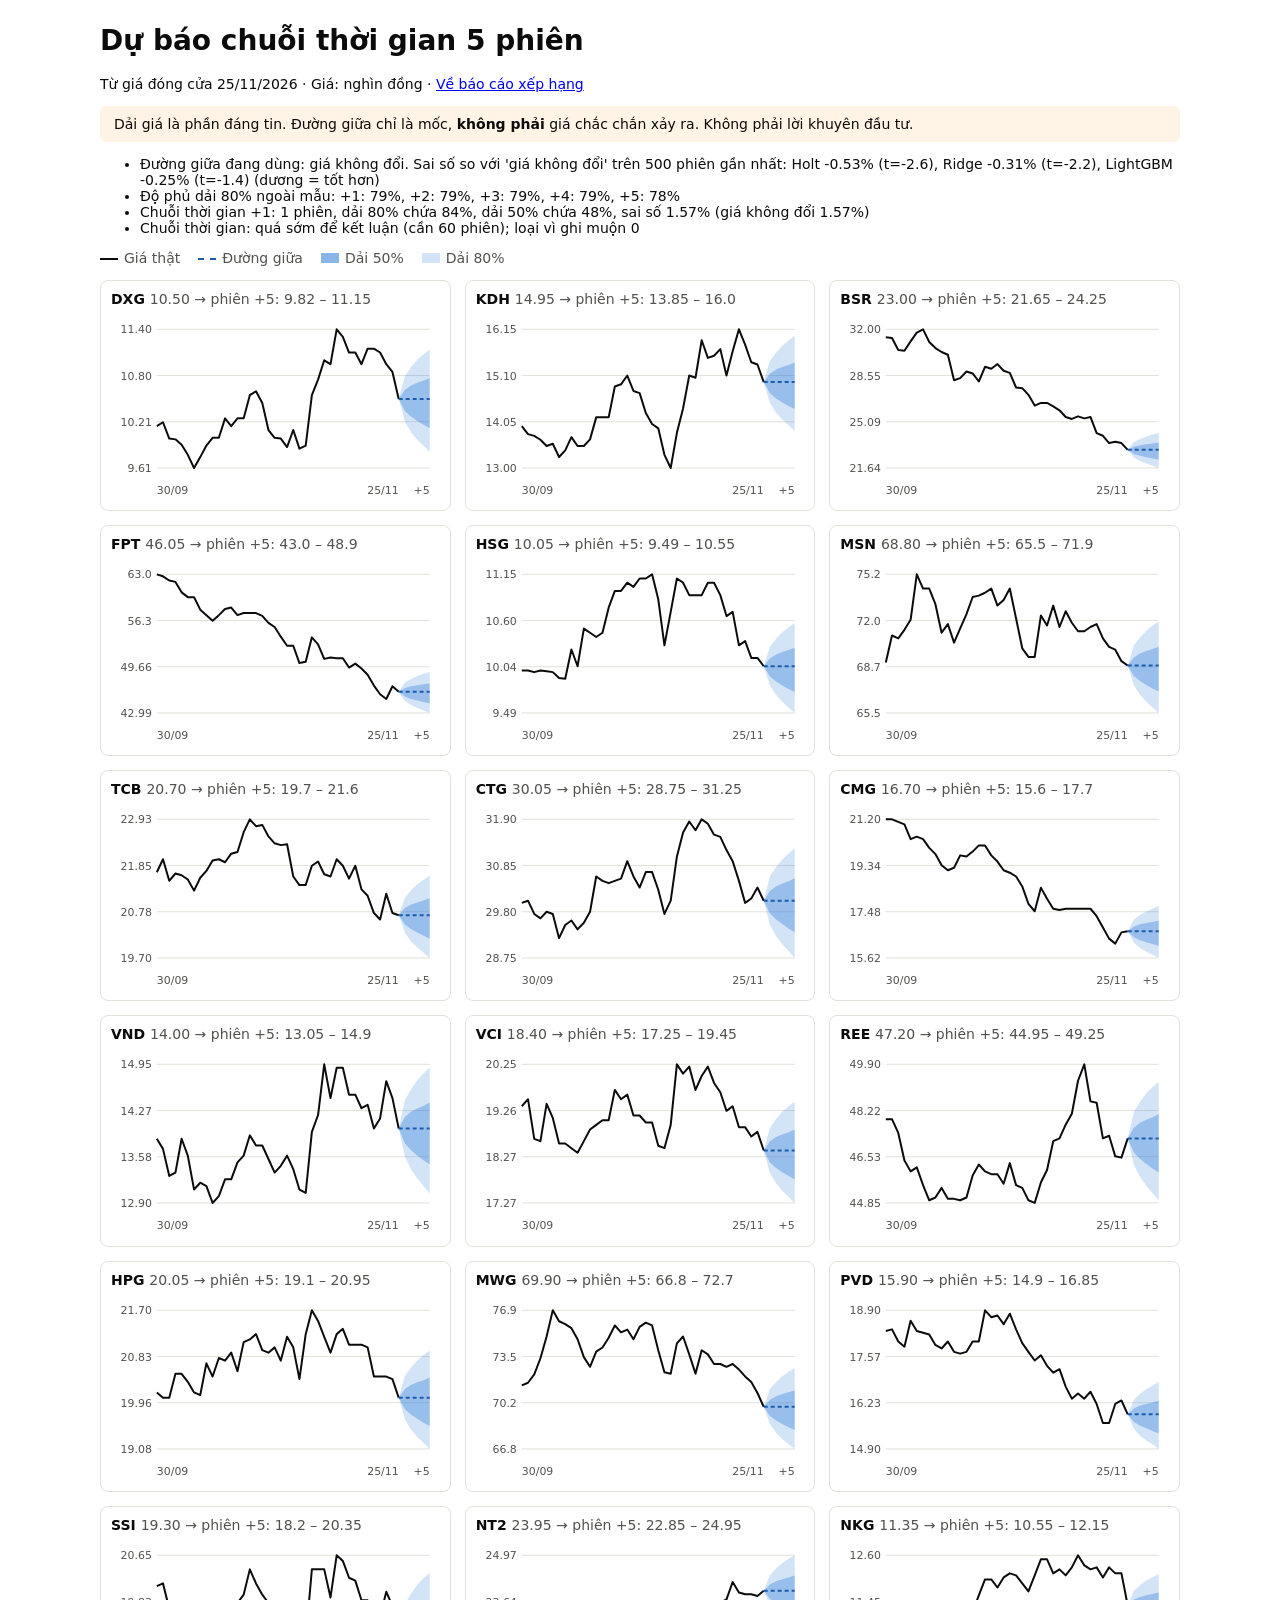
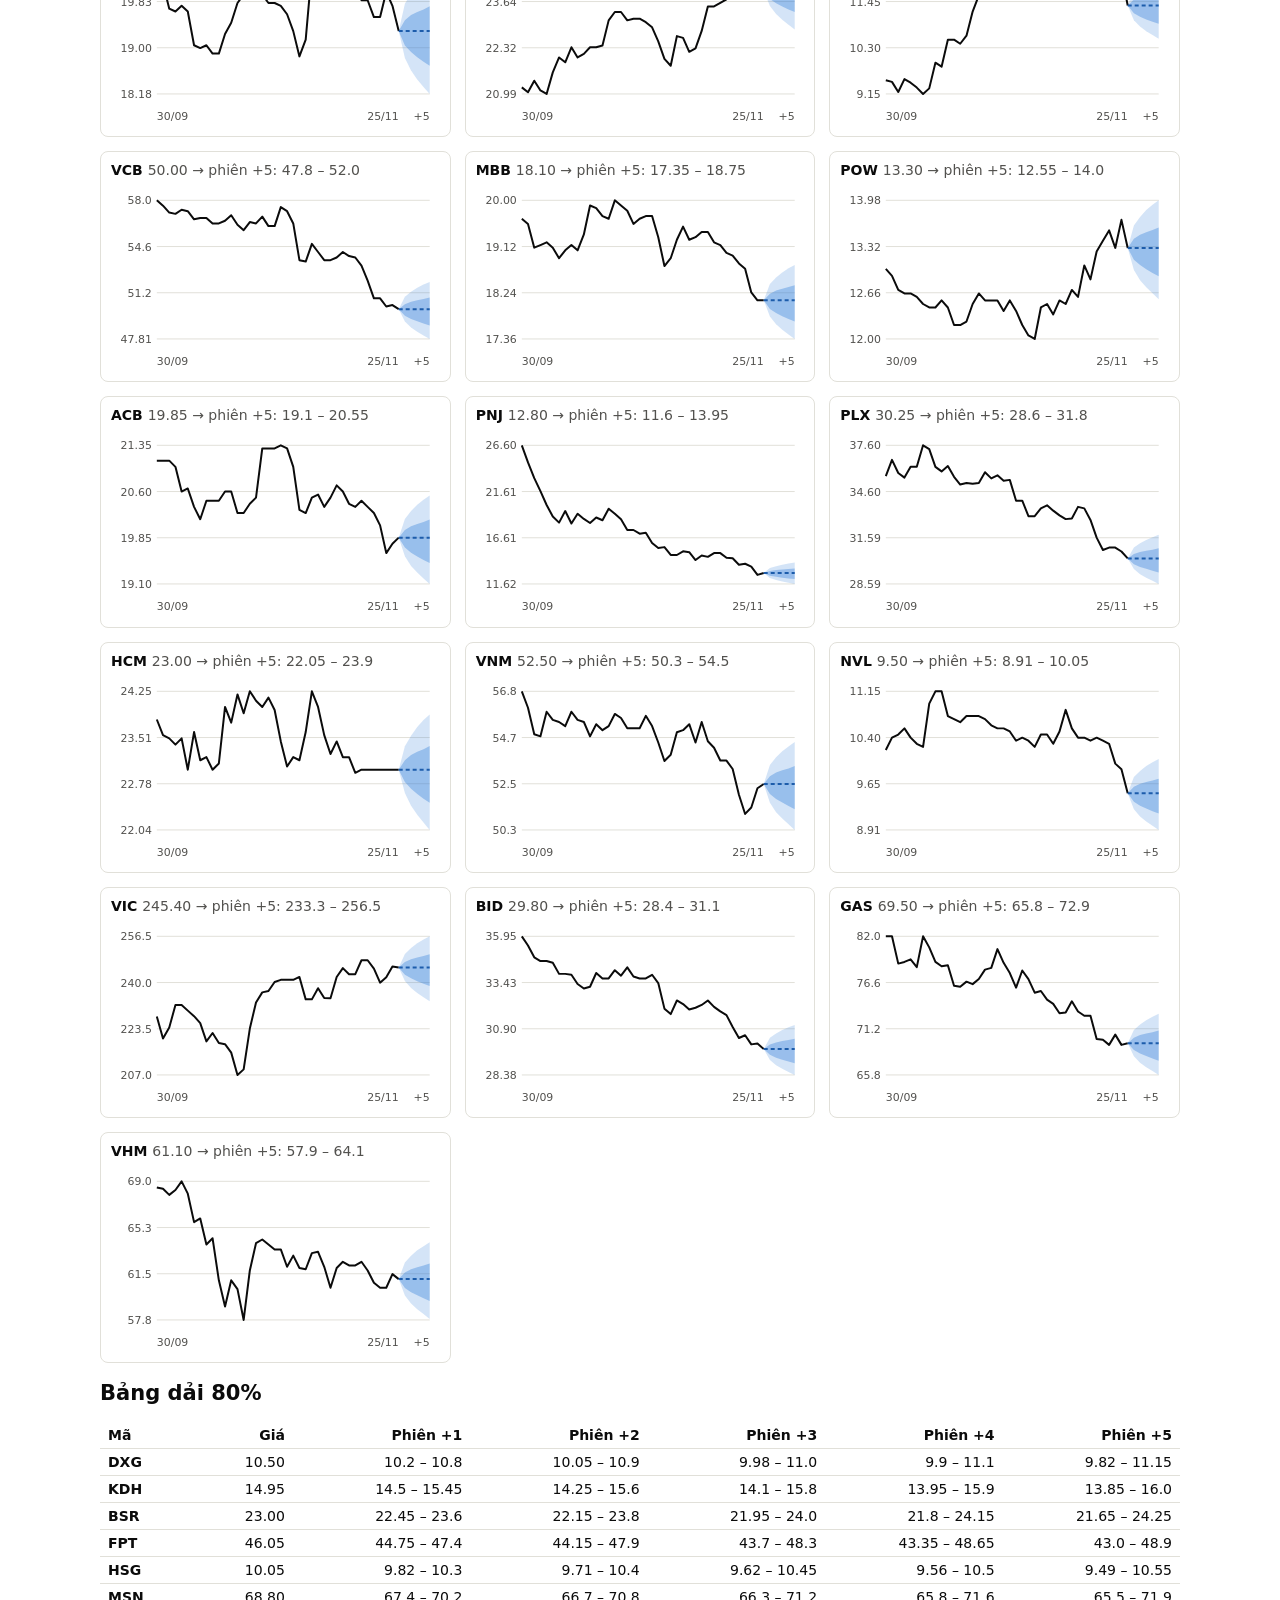
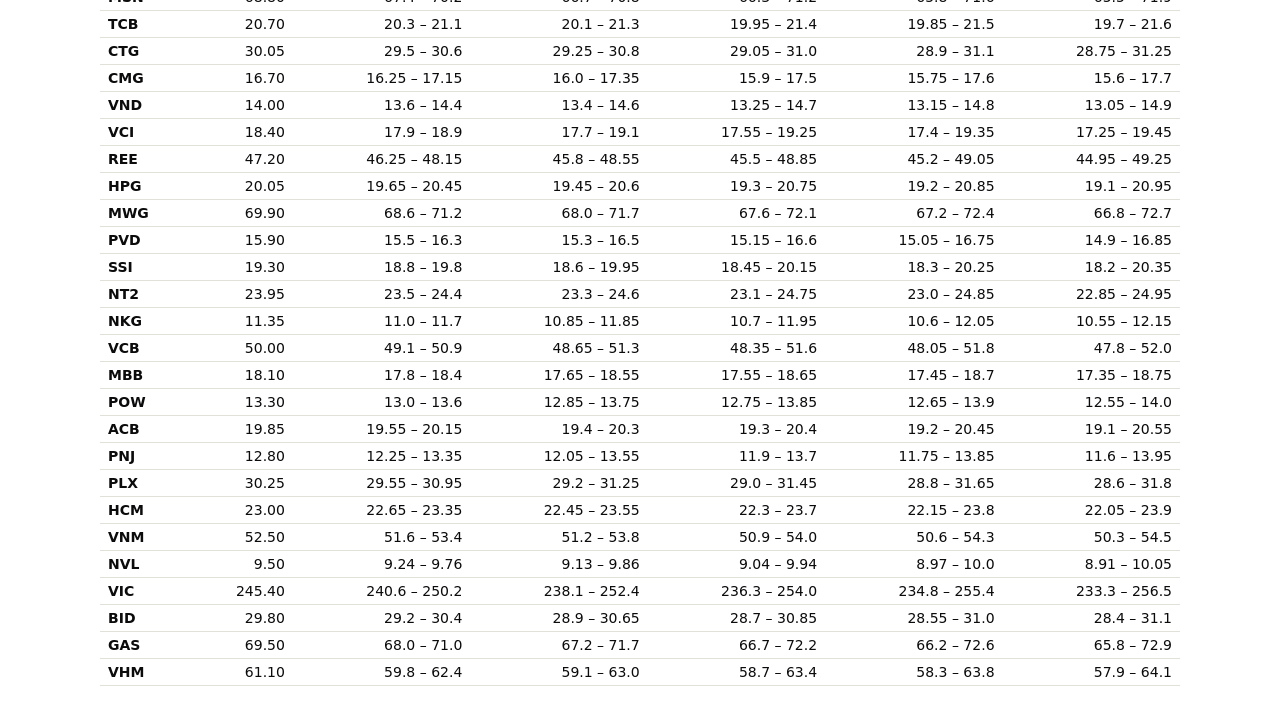
==== commit 3b7abe4e: "Save predictions and verify them after 5 sessions Co-Authored-By: Claude Opus 5.5 <noreply@anthropic" ====
--- a/output/forecast.html
+++ b/output/forecast.html
@@ -10,11 +10,11 @@
 td:first-child,th:first-child{text-align:left}.w{background:#fff4e5;padding:10px 14px;border-radius:6px}</style><h1>Dự báo chuỗi thời gian 5 phiên</h1>
 <p>Từ giá đóng cửa 25/11/2026 · Giá: nghìn đồng · <a href=report.html>Về báo cáo xếp hạng</a></p>
 <p class=w>Dải giá là phần đáng tin. Đường giữa chỉ là mốc, <b>không phải</b> giá chắc chắn xảy ra. Không phải lời khuyên đầu tư.</p>
-<ul><li>Đường giữa đang dùng: giá không đổi. Sai số so với &#x27;giá không đổi&#x27; trên 500 phiên gần nhất: Holt -0.53% (t=-2.6), Ridge -0.31% (t=-2.2), LightGBM -0.24% (t=-1.4) (dương = tốt hơn)</li><li>Độ phủ dải 80% ngoài mẫu: +1: 79%, +2: 79%, +3: 79%, +4: 79%, +5: 78%</li><li>Chuỗi thời gian +1: 1 phiên, dải 80% chứa 84%, dải 50% chứa 48%, sai số 1.57% (giá không đổi 1.57%)</li><li>Chuỗi thời gian: quá sớm để kết luận (cần 60 phiên); loại vì ghi muộn 0</li></ul>
+<ul><li>Đường giữa đang dùng: giá không đổi. Sai số so với &#x27;giá không đổi&#x27; trên 500 phiên gần nhất: Holt -0.53% (t=-2.6), Ridge -0.31% (t=-2.2), LightGBM -0.25% (t=-1.4) (dương = tốt hơn)</li><li>Độ phủ dải 80% ngoài mẫu: +1: 79%, +2: 79%, +3: 79%, +4: 79%, +5: 78%</li><li>Chuỗi thời gian +1: 1 phiên, dải 80% chứa 84%, dải 50% chứa 48%, sai số 1.57% (giá không đổi 1.57%)</li><li>Chuỗi thời gian: quá sớm để kết luận (cần 60 phiên); loại vì ghi muộn 0</li></ul>
 <div class=k><span><i style="background:#0b0b0b;height:2px;vertical-align:middle"></i>Giá thật</span>
 <span><i style="border-top:2px dashed #1c5cab;height:0;vertical-align:middle"></i>Đường giữa</span>
 <span><i style="background:#2a78d6;opacity:.55"></i>Dải 50%</span><span><i style="background:#2a78d6;opacity:.2"></i>Dải 80%</span></div>
-<div class=g><figure data-p='[[46.0, &quot;30/09: 13.95&quot;], [52.2, &quot;01/10: 13.77&quot;], [58.5, &quot;02/10: 13.73&quot;], [64.7, &quot;05/10: 13.64&quot;], [70.9, &quot;06/10: 13.50&quot;], [77.1, &quot;07/10: 13.55&quot;], [83.4, &quot;08/10: 13.25&quot;], [89.6, &quot;09/10: 13.40&quot;], [95.8, &quot;12/10: 13.70&quot;], [102.0, &quot;13/10: 13.50&quot;], [108.3, &quot;14/10: 13.50&quot;], [114.5, &quot;15/10: 13.65&quot;], [120.7, &quot;16/10: 14.15&quot;], [127.0, &quot;19/10: 14.15&quot;], [133.2, &quot;20/10: 14.15&quot;], [139.4, &quot;21/10: 14.85&quot;], [145.6, &quot;22/10: 14.90&quot;], [151.9, &quot;23/10: 15.10&quot;], [158.1, &quot;26/10: 14.75&quot;], [164.3, &quot;27/10: 14.70&quot;], [170.5, &quot;28/10: 14.25&quot;], [176.8, &quot;29/10: 14.00&quot;], [183.0, &quot;30/10: 13.90&quot;], [189.2, &quot;02/11: 13.30&quot;], [195.5, &quot;03/11: 13.00&quot;], [201.7, &quot;04/11: 13.80&quot;], [207.9, &quot;05/11: 14.35&quot;], [214.1, &quot;06/11: 15.10&quot;], [220.4, &quot;09/11: 15.05&quot;], [226.6, &quot;10/11: 15.90&quot;], [232.8, &quot;11/11: 15.50&quot;], [239.0, &quot;12/11: 15.55&quot;], [245.3, &quot;13/11: 15.70&quot;], [251.5, &quot;16/11: 15.10&quot;], [257.7, &quot;17/11: 15.65&quot;], [264.0, &quot;18/11: 16.15&quot;], [270.2, &quot;19/11: 15.80&quot;], [276.4, &quot;20/11: 15.40&quot;], [282.6, &quot;23/11: 15.35&quot;], [288.9, &quot;25/11: 14.95&quot;], [295.1, &quot;Phiên +1: 14.5 – 15.45 (80%)&quot;], [301.3, &quot;Phiên +2: 14.25 – 15.6 (80%)&quot;], [307.5, &quot;Phiên +3: 14.1 – 15.8 (80%)&quot;], [313.8, &quot;Phiên +4: 13.95 – 15.9 (80%)&quot;], [320.0, &quot;Phiên +5: 13.85 – 16.0 (80%)&quot;]]'><figcaption>KDH <span>14.95 → phiên +5: 13.85 – 16.0</span></figcaption><svg viewBox='0 0 330 190' role=img aria-label='KDH'><line x1=46 x2=320 y1=157.6 y2=157.6 stroke='#e1e0d9'/><text x=41 y=161.6 text-anchor=end>13.00</text><line x1=46 x2=320 y1=111.2 y2=111.2 stroke='#e1e0d9'/><text x=41 y=115.2 text-anchor=end>14.05</text><line x1=46 x2=320 y1=64.8 y2=64.8 stroke='#e1e0d9'/><text x=41 y=68.8 text-anchor=end>15.10</text><line x1=46 x2=320 y1=18.4 y2=18.4 stroke='#e1e0d9'/><text x=41 y=22.4 text-anchor=end>16.15</text><polygon points='288.9,71.4 295.1,50.0 301.3,41.8 307.5,34.8 313.8,29.7 320.0,25.2 320.0,120.4 313.8,114.7 307.5,109.0 301.3,102.1 295.1,92.4 288.9,71.4' fill='#2a78d6' opacity='.2'/><polygon points='288.9,71.4 295.1,62.8 301.3,58.8 307.5,56.3 313.8,54.3 320.0,51.8 320.0,98.5 313.8,95.3 307.5,91.8 301.3,87.8 295.1,82.6 288.9,71.4' fill='#2a78d6' opacity='.35'/><polyline points='46.0,115.6 52.2,123.6 58.5,125.4 64.7,129.3 70.9,135.5 77.1,133.3 83.4,146.6 89.6,140.0 95.8,126.7 102.0,135.5 108.3,135.5 114.5,128.9 120.7,106.8 127.0,106.8 133.2,106.8 139.4,75.8 145.6,73.6 151.9,64.8 158.1,80.3 164.3,82.5 170.5,102.4 176.8,113.4 183.0,117.8 189.2,144.4 195.5,157.6 201.7,122.3 207.9,97.9 214.1,64.8 220.4,67.0 226.6,29.4 232.8,47.1 239.0,44.9 245.3,38.3 251.5,64.8 257.7,40.5 264.0,18.4 270.2,33.8 276.4,51.5 282.6,53.7 288.9,71.4' fill=none stroke='#0b0b0b' stroke-width=2 stroke-linejoin=round /><polyline points='288.9,71.4 295.1,71.4 301.3,71.4 307.5,71.4 313.8,71.4 320.0,71.4' fill=none stroke='#1c5cab' stroke-width=2 stroke-dasharray='4 3'/><text x=46 y=184>30/09</text><text x=288.9 y=184 text-anchor=end>25/11</text><text x=320 y=184 text-anchor=end>+5</text><line class=x y1=10 y2=166 stroke='#898781' style='display:none'/></svg><div class=tip></div></figure><figure data-p='[[46.0, &quot;30/09: 10.15&quot;], [52.2, &quot;01/10: 10.20&quot;], [58.5, &quot;02/10: 9.99&quot;], [64.7, &quot;05/10: 9.98&quot;], [70.9, &quot;06/10: 9.91&quot;], [77.1, &quot;07/10: 9.78&quot;], [83.4, &quot;08/10: 9.61&quot;], [89.6, &quot;09/10: 9.75&quot;], [95.8, &quot;12/10: 9.90&quot;], [102.0, &quot;13/10: 10.00&quot;], [108.3, &quot;14/10: 10.00&quot;], [114.5, &quot;15/10: 10.25&quot;], [120.7, &quot;16/10: 10.15&quot;], [127.0, &quot;19/10: 10.25&quot;], [133.2, &quot;20/10: 10.25&quot;], [139.4, &quot;21/10: 10.55&quot;], [145.6, &quot;22/10: 10.60&quot;], [151.9, &quot;23/10: 10.45&quot;], [158.1, &quot;26/10: 10.10&quot;], [164.3, &quot;27/10: 10.00&quot;], [170.5, &quot;28/10: 9.99&quot;], [176.8, &quot;29/10: 9.88&quot;], [183.0, &quot;30/10: 10.10&quot;], [189.2, &quot;02/11: 9.86&quot;], [195.5, &quot;03/11: 9.90&quot;], [201.7, &quot;04/11: 10.55&quot;], [207.9, &quot;05/11: 10.75&quot;], [214.1, &quot;06/11: 11.00&quot;], [220.4, &quot;09/11: 10.95&quot;], [226.6, &quot;10/11: 11.40&quot;], [232.8, &quot;11/11: 11.30&quot;], [239.0, &quot;12/11: 11.10&quot;], [245.3, &quot;13/11: 11.10&quot;], [251.5, &quot;16/11: 10.95&quot;], [257.7, &quot;17/11: 11.15&quot;], [264.0, &quot;18/11: 11.15&quot;], [270.2, &quot;19/11: 11.10&quot;], [276.4, &quot;20/11: 10.95&quot;], [282.6, &quot;23/11: 10.85&quot;], [288.9, &quot;25/11: 10.50&quot;], [295.1, &quot;Phiên +1: 10.2 – 10.8 (80%)&quot;], [301.3, &quot;Phiên +2: 10.05 – 10.9 (80%)&quot;], [307.5, &quot;Phiên +3: 9.98 – 11.0 (80%)&quot;], [313.8, &quot;Phiên +4: 9.9 – 11.1 (80%)&quot;], [320.0, &quot;Phiên +5: 9.82 – 11.15 (80%)&quot;]]'><figcaption>DXG <span>10.50 → phiên +5: 9.82 – 11.15</span></figcaption><svg viewBox='0 0 330 190' role=img aria-label='DXG'><line x1=46 x2=320 y1=157.6 y2=157.6 stroke='#e1e0d9'/><text x=41 y=161.6 text-anchor=end>9.61</text><line x1=46 x2=320 y1=111.2 y2=111.2 stroke='#e1e0d9'/><text x=41 y=115.2 text-anchor=end>10.21</text><line x1=46 x2=320 y1=64.8 y2=64.8 stroke='#e1e0d9'/><text x=41 y=68.8 text-anchor=end>10.80</text><line x1=46 x2=320 y1=18.4 y2=18.4 stroke='#e1e0d9'/><text x=41 y=22.4 text-anchor=end>11.40</text><polygon points='288.9,88.4 295.1,65.2 301.3,56.4 307.5,49.0 313.8,43.4 320.0,38.7 320.0,141.5 313.8,135.4 307.5,129.2 301.3,121.7 295.1,111.2 288.9,88.4' fill='#2a78d6' opacity='.2'/><polygon points='288.9,88.4 295.1,79.1 301.3,74.7 307.5,72.1 313.8,69.9 320.0,67.2 320.0,117.7 313.8,114.3 307.5,110.4 301.3,106.1 295.1,100.5 288.9,88.4' fill='#2a78d6' opacity='.35'/><polyline points='46.0,115.6 52.2,111.7 58.5,128.1 64.7,128.9 70.9,134.3 77.1,144.4 83.4,157.6 89.6,146.7 95.8,135.1 102.0,127.3 108.3,127.3 114.5,107.8 120.7,115.6 127.0,107.8 133.2,107.8 139.4,84.5 145.6,80.6 151.9,92.3 158.1,119.5 164.3,127.3 170.5,128.1 176.8,136.6 183.0,119.5 189.2,138.2 195.5,135.1 201.7,84.5 207.9,68.9 214.1,49.5 220.4,53.4 226.6,18.4 232.8,26.1 239.0,41.7 245.3,41.7 251.5,53.4 257.7,37.8 264.0,37.8 270.2,41.7 276.4,53.4 282.6,61.2 288.9,88.4' fill=none stroke='#0b0b0b' stroke-width=2 stroke-linejoin=round /><polyline points='288.9,88.4 295.1,88.4 301.3,88.4 307.5,88.4 313.8,88.4 320.0,88.4' fill=none stroke='#1c5cab' stroke-width=2 stroke-dasharray='4 3'/><text x=46 y=184>30/09</text><text x=288.9 y=184 text-anchor=end>25/11</text><text x=320 y=184 text-anchor=end>+5</text><line class=x y1=10 y2=166 stroke='#898781' style='display:none'/></svg><div class=tip></div></figure><figure data-p='[[46.0, &quot;30/09: 10.00&quot;], [52.2, &quot;01/10: 10.00&quot;], [58.5, &quot;02/10: 9.98&quot;], [64.7, &quot;05/10: 10.00&quot;], [70.9, &quot;06/10: 9.99&quot;], [77.1, &quot;07/10: 9.98&quot;], [83.4, &quot;08/10: 9.91&quot;], [89.6, &quot;09/10: 9.90&quot;], [95.8, &quot;12/10: 10.25&quot;], [102.0, &quot;13/10: 10.05&quot;], [108.3, &quot;14/10: 10.50&quot;], [114.5, &quot;15/10: 10.45&quot;], [120.7, &quot;16/10: 10.40&quot;], [127.0, &quot;19/10: 10.45&quot;], [133.2, &quot;20/10: 10.75&quot;], [139.4, &quot;21/10: 10.95&quot;], [145.6, &quot;22/10: 10.95&quot;], [151.9, &quot;23/10: 11.05&quot;], [158.1, &quot;26/10: 11.00&quot;], [164.3, &quot;27/10: 11.10&quot;], [170.5, &quot;28/10: 11.10&quot;], [176.8, &quot;29/10: 11.15&quot;], [183.0, &quot;30/10: 10.85&quot;], [189.2, &quot;02/11: 10.30&quot;], [195.5, &quot;03/11: 10.70&quot;], [201.7, &quot;04/11: 11.10&quot;], [207.9, &quot;05/11: 11.05&quot;], [214.1, &quot;06/11: 10.90&quot;], [220.4, &quot;09/11: 10.90&quot;], [226.6, &quot;10/11: 10.90&quot;], [232.8, &quot;11/11: 11.05&quot;], [239.0, &quot;12/11: 11.05&quot;], [245.3, &quot;13/11: 10.90&quot;], [251.5, &quot;16/11: 10.65&quot;], [257.7, &quot;17/11: 10.70&quot;], [264.0, &quot;18/11: 10.30&quot;], [270.2, &quot;19/11: 10.35&quot;], [276.4, &quot;20/11: 10.15&quot;], [282.6, &quot;23/11: 10.15&quot;], [288.9, &quot;25/11: 10.05&quot;], [295.1, &quot;Phiên +1: 9.82 – 10.3 (80%)&quot;], [301.3, &quot;Phiên +2: 9.71 – 10.4 (80%)&quot;], [307.5, &quot;Phiên +3: 9.62 – 10.45 (80%)&quot;], [313.8, &quot;Phiên +4: 9.56 – 10.5 (80%)&quot;], [320.0, &quot;Phiên +5: 9.49 – 10.55 (80%)&quot;]]'><figcaption>HSG <span>10.05 → phiên +5: 9.49 – 10.55</span></figcaption><svg viewBox='0 0 330 190' role=img aria-label='HSG'><line x1=46 x2=320 y1=157.6 y2=157.6 stroke='#e1e0d9'/><text x=41 y=161.6 text-anchor=end>9.49</text><line x1=46 x2=320 y1=111.2 y2=111.2 stroke='#e1e0d9'/><text x=41 y=115.2 text-anchor=end>10.04</text><line x1=46 x2=320 y1=64.8 y2=64.8 stroke='#e1e0d9'/><text x=41 y=68.8 text-anchor=end>10.60</text><line x1=46 x2=320 y1=18.4 y2=18.4 stroke='#e1e0d9'/><text x=41 y=22.4 text-anchor=end>11.15</text><polygon points='288.9,110.7 295.1,91.1 301.3,83.1 307.5,76.5 313.8,71.5 320.0,67.2 320.0,157.6 313.8,152.1 307.5,146.4 301.3,139.6 295.1,130.1 288.9,110.7' fill='#2a78d6' opacity='.2'/><polygon points='288.9,110.7 295.1,102.8 301.3,98.9 307.5,96.5 313.8,94.6 320.0,92.1 320.0,136.6 313.8,133.5 307.5,129.9 301.3,126.1 295.1,121.0 288.9,110.7' fill='#2a78d6' opacity='.35'/><polyline points='46.0,114.9 52.2,114.9 58.5,116.6 64.7,114.9 70.9,115.8 77.1,116.6 83.4,122.5 89.6,123.3 95.8,93.9 102.0,110.7 108.3,72.9 114.5,77.1 120.7,81.3 127.0,77.1 133.2,51.9 139.4,35.2 145.6,35.2 151.9,26.8 158.1,31.0 164.3,22.6 170.5,22.6 176.8,18.4 183.0,43.5 189.2,89.7 195.5,56.1 201.7,22.6 207.9,26.8 214.1,39.3 220.4,39.3 226.6,39.3 232.8,26.8 239.0,26.8 245.3,39.3 251.5,60.3 257.7,56.1 264.0,89.7 270.2,85.5 276.4,102.3 282.6,102.3 288.9,110.7' fill=none stroke='#0b0b0b' stroke-width=2 stroke-linejoin=round /><polyline points='288.9,110.7 295.1,110.7 301.3,110.7 307.5,110.7 313.8,110.7 320.0,110.7' fill=none stroke='#1c5cab' stroke-width=2 stroke-dasharray='4 3'/><text x=46 y=184>30/09</text><text x=288.9 y=184 text-anchor=end>25/11</text><text x=320 y=184 text-anchor=end>+5</text><line class=x y1=10 y2=166 stroke='#898781' style='display:none'/></svg><div class=tip></div></figure><figure data-p='[[46.0, &quot;30/09: 31.40&quot;], [52.2, &quot;01/10: 31.35&quot;], [58.5, &quot;02/10: 30.45&quot;], [64.7, &quot;05/10: 30.40&quot;], [70.9, &quot;06/10: 31.10&quot;], [77.1, &quot;07/10: 31.75&quot;], [83.4, &quot;08/10: 32.00&quot;], [89.6, &quot;09/10: 31.05&quot;], [95.8, &quot;12/10: 30.60&quot;], [102.0, &quot;13/10: 30.30&quot;], [108.3, &quot;14/10: 30.10&quot;], [114.5, &quot;15/10: 28.20&quot;], [120.7, &quot;16/10: 28.35&quot;], [127.0, &quot;19/10: 28.85&quot;], [133.2, &quot;20/10: 28.70&quot;], [139.4, &quot;21/10: 28.10&quot;], [145.6, &quot;22/10: 29.20&quot;], [151.9, &quot;23/10: 29.05&quot;], [158.1, &quot;26/10: 29.40&quot;], [164.3, &quot;27/10: 28.90&quot;], [170.5, &quot;28/10: 28.75&quot;], [176.8, &quot;29/10: 27.65&quot;], [183.0, &quot;30/10: 27.60&quot;], [189.2, &quot;02/11: 27.10&quot;], [195.5, &quot;03/11: 26.30&quot;], [201.7, &quot;04/11: 26.50&quot;], [207.9, &quot;05/11: 26.50&quot;], [214.1, &quot;06/11: 26.25&quot;], [220.4, &quot;09/11: 25.95&quot;], [226.6, &quot;10/11: 25.45&quot;], [232.8, &quot;11/11: 25.30&quot;], [239.0, &quot;12/11: 25.50&quot;], [245.3, &quot;13/11: 25.35&quot;], [251.5, &quot;16/11: 25.45&quot;], [257.7, &quot;17/11: 24.25&quot;], [264.0, &quot;18/11: 24.05&quot;], [270.2, &quot;19/11: 23.50&quot;], [276.4, &quot;20/11: 23.60&quot;], [282.6, &quot;23/11: 23.50&quot;], [288.9, &quot;25/11: 23.00&quot;], [295.1, &quot;Phiên +1: 22.45 – 23.6 (80%)&quot;], [301.3, &quot;Phiên +2: 22.15 – 23.8 (80%)&quot;], [307.5, &quot;Phiên +3: 21.95 – 24.0 (80%)&quot;], [313.8, &quot;Phiên +4: 21.8 – 24.15 (80%)&quot;], [320.0, &quot;Phiên +5: 21.65 – 24.25 (80%)&quot;]]'><figcaption>BSR <span>23.00 → phiên +5: 21.65 – 24.25</span></figcaption><svg viewBox='0 0 330 190' role=img aria-label='BSR'><line x1=46 x2=320 y1=157.6 y2=157.6 stroke='#e1e0d9'/><text x=41 y=161.6 text-anchor=end>21.64</text><line x1=46 x2=320 y1=111.2 y2=111.2 stroke='#e1e0d9'/><text x=41 y=115.2 text-anchor=end>25.09</text><line x1=46 x2=320 y1=64.8 y2=64.8 stroke='#e1e0d9'/><text x=41 y=68.8 text-anchor=end>28.55</text><line x1=46 x2=320 y1=18.4 y2=18.4 stroke='#e1e0d9'/><text x=41 y=22.4 text-anchor=end>32.00</text><polygon points='288.9,139.4 295.1,131.6 301.3,128.5 307.5,126.0 313.8,124.1 320.0,122.4 320.0,157.6 313.8,155.4 307.5,153.2 301.3,150.7 295.1,147.1 288.9,139.4' fill='#2a78d6' opacity='.2'/><polygon points='288.9,139.4 295.1,136.2 301.3,134.7 307.5,133.8 313.8,133.1 320.0,132.1 320.0,149.4 313.8,148.2 307.5,146.9 301.3,145.4 295.1,143.5 288.9,139.4' fill='#2a78d6' opacity='.35'/><polyline points='46.0,26.4 52.2,27.1 58.5,39.2 64.7,39.9 70.9,30.5 77.1,21.7 83.4,18.4 89.6,31.1 95.8,37.2 102.0,41.2 108.3,43.9 114.5,69.5 120.7,67.4 127.0,60.7 133.2,62.7 139.4,70.8 145.6,56.0 151.9,58.0 158.1,53.3 164.3,60.0 170.5,62.1 176.8,76.8 183.0,77.5 189.2,84.2 195.5,95.0 201.7,92.3 207.9,92.3 214.1,95.7 220.4,99.7 226.6,106.4 232.8,108.4 239.0,105.8 245.3,107.8 251.5,106.4 257.7,122.6 264.0,125.3 270.2,132.6 276.4,131.3 282.6,132.6 288.9,139.4' fill=none stroke='#0b0b0b' stroke-width=2 stroke-linejoin=round /><polyline points='288.9,139.4 295.1,139.4 301.3,139.4 307.5,139.4 313.8,139.4 320.0,139.4' fill=none stroke='#1c5cab' stroke-width=2 stroke-dasharray='4 3'/><text x=46 y=184>30/09</text><text x=288.9 y=184 text-anchor=end>25/11</text><text x=320 y=184 text-anchor=end>+5</text><line class=x y1=10 y2=166 stroke='#898781' style='display:none'/></svg><div class=tip></div></figure><figure data-p='[[46.0, &quot;30/09: 63.00&quot;], [52.2, &quot;01/10: 62.70&quot;], [58.5, &quot;02/10: 62.10&quot;], [64.7, &quot;05/10: 61.90&quot;], [70.9, &quot;06/10: 60.40&quot;], [77.1, &quot;07/10: 59.70&quot;], [83.4, &quot;08/10: 59.70&quot;], [89.6, &quot;09/10: 57.90&quot;], [95.8, &quot;12/10: 57.10&quot;], [102.0, &quot;13/10: 56.30&quot;], [108.3, &quot;14/10: 57.10&quot;], [114.5, &quot;15/10: 58.00&quot;], [120.7, &quot;16/10: 58.20&quot;], [127.0, &quot;19/10: 57.10&quot;], [133.2, &quot;20/10: 57.40&quot;], [139.4, &quot;21/10: 57.40&quot;], [145.6, &quot;22/10: 57.40&quot;], [151.9, &quot;23/10: 57.00&quot;], [158.1, &quot;26/10: 56.00&quot;], [164.3, &quot;27/10: 55.40&quot;], [170.5, &quot;28/10: 54.00&quot;], [176.8, &quot;29/10: 52.70&quot;], [183.0, &quot;30/10: 52.70&quot;], [189.2, &quot;02/11: 50.20&quot;], [195.5, &quot;03/11: 50.40&quot;], [201.7, &quot;04/11: 53.90&quot;], [207.9, &quot;05/11: 52.90&quot;], [214.1, &quot;06/11: 50.80&quot;], [220.4, &quot;09/11: 51.00&quot;], [226.6, &quot;10/11: 50.90&quot;], [232.8, &quot;11/11: 50.90&quot;], [239.0, &quot;12/11: 49.55&quot;], [245.3, &quot;13/11: 50.10&quot;], [251.5, &quot;16/11: 49.40&quot;], [257.7, &quot;17/11: 48.50&quot;], [264.0, &quot;18/11: 46.95&quot;], [270.2, &quot;19/11: 45.70&quot;], [276.4, &quot;20/11: 45.00&quot;], [282.6, &quot;23/11: 46.85&quot;], [288.9, &quot;25/11: 46.05&quot;], [295.1, &quot;Phiên +1: 44.75 – 47.4 (80%)&quot;], [301.3, &quot;Phiên +2: 44.15 – 47.9 (80%)&quot;], [307.5, &quot;Phiên +3: 43.7 – 48.3 (80%)&quot;], [313.8, &quot;Phiên +4: 43.35 – 48.65 (80%)&quot;], [320.0, &quot;Phiên +5: 43.0 – 48.9 (80%)&quot;]]'><figcaption>FPT <span>46.05 → phiên +5: 43.0 – 48.9</span></figcaption><svg viewBox='0 0 330 190' role=img aria-label='FPT'><line x1=46 x2=320 y1=157.6 y2=157.6 stroke='#e1e0d9'/><text x=41 y=161.6 text-anchor=end>42.99</text><line x1=46 x2=320 y1=111.2 y2=111.2 stroke='#e1e0d9'/><text x=41 y=115.2 text-anchor=end>49.66</text><line x1=46 x2=320 y1=64.8 y2=64.8 stroke='#e1e0d9'/><text x=41 y=68.8 text-anchor=end>56.3</text><line x1=46 x2=320 y1=18.4 y2=18.4 stroke='#e1e0d9'/><text x=41 y=22.4 text-anchor=end>63.0</text><polygon points='288.9,136.3 295.1,127.0 301.3,123.5 307.5,120.5 313.8,118.3 320.0,116.4 320.0,157.6 313.8,155.2 307.5,152.7 301.3,149.7 295.1,145.5 288.9,136.3' fill='#2a78d6' opacity='.2'/><polygon points='288.9,136.3 295.1,132.6 301.3,130.8 307.5,129.8 313.8,128.9 320.0,127.8 320.0,148.1 313.8,146.7 307.5,145.2 301.3,143.5 295.1,141.2 288.9,136.3' fill='#2a78d6' opacity='.35'/><polyline points='46.0,18.4 52.2,20.4 58.5,24.6 64.7,26.0 70.9,36.5 77.1,41.3 83.4,41.3 89.6,53.9 95.8,59.4 102.0,65.0 108.3,59.4 114.5,53.2 120.7,51.8 127.0,59.4 133.2,57.3 139.4,57.3 145.6,57.3 151.9,60.1 158.1,67.1 164.3,71.3 170.5,81.0 176.8,90.1 183.0,90.1 189.2,107.5 195.5,106.1 201.7,81.7 207.9,88.7 214.1,103.3 220.4,101.9 226.6,102.6 232.8,102.6 239.0,112.0 245.3,108.2 251.5,113.0 257.7,119.3 264.0,130.1 270.2,138.8 276.4,143.7 282.6,130.8 288.9,136.3' fill=none stroke='#0b0b0b' stroke-width=2 stroke-linejoin=round /><polyline points='288.9,136.3 295.1,136.3 301.3,136.3 307.5,136.3 313.8,136.3 320.0,136.3' fill=none stroke='#1c5cab' stroke-width=2 stroke-dasharray='4 3'/><text x=46 y=184>30/09</text><text x=288.9 y=184 text-anchor=end>25/11</text><text x=320 y=184 text-anchor=end>+5</text><line class=x y1=10 y2=166 stroke='#898781' style='display:none'/></svg><div class=tip></div></figure><figure data-p='[[46.0, &quot;30/09: 69.00&quot;], [52.2, &quot;01/10: 70.90&quot;], [58.5, &quot;02/10: 70.70&quot;], [64.7, &quot;05/10: 71.30&quot;], [70.9, &quot;06/10: 72.00&quot;], [77.1, &quot;07/10: 75.20&quot;], [83.4, &quot;08/10: 74.20&quot;], [89.6, &quot;09/10: 74.20&quot;], [95.8, &quot;12/10: 73.10&quot;], [102.0, &quot;13/10: 71.10&quot;], [108.3, &quot;14/10: 71.70&quot;], [114.5, &quot;15/10: 70.40&quot;], [120.7, &quot;16/10: 71.40&quot;], [127.0, &quot;19/10: 72.40&quot;], [133.2, &quot;20/10: 73.60&quot;], [139.4, &quot;21/10: 73.70&quot;], [145.6, &quot;22/10: 73.90&quot;], [151.9, &quot;23/10: 74.20&quot;], [158.1, &quot;26/10: 73.00&quot;], [164.3, &quot;27/10: 73.40&quot;], [170.5, &quot;28/10: 74.20&quot;], [176.8, &quot;29/10: 72.10&quot;], [183.0, &quot;30/10: 70.00&quot;], [189.2, &quot;02/11: 69.40&quot;], [195.5, &quot;03/11: 69.40&quot;], [201.7, &quot;04/11: 72.30&quot;], [207.9, &quot;05/11: 71.60&quot;], [214.1, &quot;06/11: 73.00&quot;], [220.4, &quot;09/11: 71.50&quot;], [226.6, &quot;10/11: 72.60&quot;], [232.8, &quot;11/11: 71.80&quot;], [239.0, &quot;12/11: 71.20&quot;], [245.3, &quot;13/11: 71.20&quot;], [251.5, &quot;16/11: 71.50&quot;], [257.7, &quot;17/11: 71.70&quot;], [264.0, &quot;18/11: 70.70&quot;], [270.2, &quot;19/11: 70.10&quot;], [276.4, &quot;20/11: 69.90&quot;], [282.6, &quot;23/11: 69.10&quot;], [288.9, &quot;25/11: 68.80&quot;], [295.1, &quot;Phiên +1: 67.4 – 70.2 (80%)&quot;], [301.3, &quot;Phiên +2: 66.7 – 70.8 (80%)&quot;], [307.5, &quot;Phiên +3: 66.3 – 71.2 (80%)&quot;], [313.8, &quot;Phiên +4: 65.8 – 71.6 (80%)&quot;], [320.0, &quot;Phiên +5: 65.5 – 71.9 (80%)&quot;]]'><figcaption>MSN <span>68.80 → phiên +5: 65.5 – 71.9</span></figcaption><svg viewBox='0 0 330 190' role=img aria-label='MSN'><line x1=46 x2=320 y1=157.6 y2=157.6 stroke='#e1e0d9'/><text x=41 y=161.6 text-anchor=end>65.5</text><line x1=46 x2=320 y1=111.2 y2=111.2 stroke='#e1e0d9'/><text x=41 y=115.2 text-anchor=end>68.7</text><line x1=46 x2=320 y1=64.8 y2=64.8 stroke='#e1e0d9'/><text x=41 y=68.8 text-anchor=end>72.0</text><line x1=46 x2=320 y1=18.4 y2=18.4 stroke='#e1e0d9'/><text x=41 y=22.4 text-anchor=end>75.2</text><polygon points='288.9,109.9 295.1,89.7 301.3,81.8 307.5,75.1 313.8,70.1 320.0,65.9 320.0,157.6 313.8,152.1 307.5,146.3 301.3,139.4 295.1,129.8 288.9,109.9' fill='#2a78d6' opacity='.2'/><polygon points='288.9,109.9 295.1,101.8 301.3,97.8 307.5,95.4 313.8,93.5 320.0,91.0 320.0,136.1 313.8,133.1 307.5,129.5 301.3,125.6 295.1,120.5 288.9,109.9' fill='#2a78d6' opacity='.35'/><polyline points='46.0,107.0 52.2,79.8 58.5,82.7 64.7,74.1 70.9,64.1 77.1,18.4 83.4,32.7 89.6,32.7 95.8,48.4 102.0,77.0 108.3,68.4 114.5,87.0 120.7,72.7 127.0,58.4 133.2,41.2 139.4,39.8 145.6,36.9 151.9,32.7 158.1,49.8 164.3,44.1 170.5,32.7 176.8,62.7 183.0,92.7 189.2,101.3 195.5,101.3 201.7,59.8 207.9,69.8 214.1,49.8 220.4,71.3 226.6,55.5 232.8,67.0 239.0,75.6 245.3,75.6 251.5,71.3 257.7,68.4 264.0,82.7 270.2,91.3 276.4,94.1 282.6,105.6 288.9,109.9' fill=none stroke='#0b0b0b' stroke-width=2 stroke-linejoin=round /><polyline points='288.9,109.9 295.1,109.9 301.3,109.9 307.5,109.9 313.8,109.9 320.0,109.9' fill=none stroke='#1c5cab' stroke-width=2 stroke-dasharray='4 3'/><text x=46 y=184>30/09</text><text x=288.9 y=184 text-anchor=end>25/11</text><text x=320 y=184 text-anchor=end>+5</text><line class=x y1=10 y2=166 stroke='#898781' style='display:none'/></svg><div class=tip></div></figure><figure data-p='[[46.0, &quot;30/09: 19.35&quot;], [52.2, &quot;01/10: 19.50&quot;], [58.5, &quot;02/10: 18.65&quot;], [64.7, &quot;05/10: 18.60&quot;], [70.9, &quot;06/10: 19.40&quot;], [77.1, &quot;07/10: 19.10&quot;], [83.4, &quot;08/10: 18.55&quot;], [89.6, &quot;09/10: 18.55&quot;], [95.8, &quot;12/10: 18.45&quot;], [102.0, &quot;13/10: 18.35&quot;], [108.3, &quot;14/10: 18.60&quot;], [114.5, &quot;15/10: 18.85&quot;], [120.7, &quot;16/10: 18.95&quot;], [127.0, &quot;19/10: 19.05&quot;], [133.2, &quot;20/10: 19.05&quot;], [139.4, &quot;21/10: 19.70&quot;], [145.6, &quot;22/10: 19.50&quot;], [151.9, &quot;23/10: 19.60&quot;], [158.1, &quot;26/10: 19.15&quot;], [164.3, &quot;27/10: 19.15&quot;], [170.5, &quot;28/10: 19.00&quot;], [176.8, &quot;29/10: 19.00&quot;], [183.0, &quot;30/10: 18.50&quot;], [189.2, &quot;02/11: 18.45&quot;], [195.5, &quot;03/11: 18.95&quot;], [201.7, &quot;04/11: 20.25&quot;], [207.9, &quot;05/11: 20.05&quot;], [214.1, &quot;06/11: 20.20&quot;], [220.4, &quot;09/11: 19.70&quot;], [226.6, &quot;10/11: 20.00&quot;], [232.8, &quot;11/11: 20.20&quot;], [239.0, &quot;12/11: 19.85&quot;], [245.3, &quot;13/11: 19.65&quot;], [251.5, &quot;16/11: 19.25&quot;], [257.7, &quot;17/11: 19.35&quot;], [264.0, &quot;18/11: 18.90&quot;], [270.2, &quot;19/11: 18.90&quot;], [276.4, &quot;20/11: 18.70&quot;], [282.6, &quot;23/11: 18.80&quot;], [288.9, &quot;25/11: 18.40&quot;], [295.1, &quot;Phiên +1: 17.9 – 18.9 (80%)&quot;], [301.3, &quot;Phiên +2: 17.7 – 19.1 (80%)&quot;], [307.5, &quot;Phiên +3: 17.55 – 19.25 (80%)&quot;], [313.8, &quot;Phiên +4: 17.4 – 19.35 (80%)&quot;], [320.0, &quot;Phiên +5: 17.25 – 19.45 (80%)&quot;]]'><figcaption>VCI <span>18.40 → phiên +5: 17.25 – 19.45</span></figcaption><svg viewBox='0 0 330 190' role=img aria-label='VCI'><line x1=46 x2=320 y1=157.6 y2=157.6 stroke='#e1e0d9'/><text x=41 y=161.6 text-anchor=end>17.27</text><line x1=46 x2=320 y1=111.2 y2=111.2 stroke='#e1e0d9'/><text x=41 y=115.2 text-anchor=end>18.27</text><line x1=46 x2=320 y1=64.8 y2=64.8 stroke='#e1e0d9'/><text x=41 y=68.8 text-anchor=end>19.26</text><line x1=46 x2=320 y1=18.4 y2=18.4 stroke='#e1e0d9'/><text x=41 y=22.4 text-anchor=end>20.25</text><polygon points='288.9,104.9 295.1,82.0 301.3,73.3 307.5,66.0 313.8,60.4 320.0,55.8 320.0,157.6 313.8,151.6 307.5,145.4 301.3,137.9 295.1,127.4 288.9,104.9' fill='#2a78d6' opacity='.2'/><polygon points='288.9,104.9 295.1,95.7 301.3,91.4 307.5,88.8 313.8,86.6 320.0,83.9 320.0,134.0 313.8,130.6 307.5,126.7 301.3,122.5 295.1,116.9 288.9,104.9' fill='#2a78d6' opacity='.35'/><polyline points='46.0,60.5 52.2,53.4 58.5,93.2 64.7,95.5 70.9,58.1 77.1,72.2 83.4,97.9 89.6,97.9 95.8,102.6 102.0,107.2 108.3,95.5 114.5,83.8 120.7,79.2 127.0,74.5 133.2,74.5 139.4,44.1 145.6,53.4 151.9,48.8 158.1,69.8 164.3,69.8 170.5,76.8 176.8,76.8 183.0,100.2 189.2,102.6 195.5,79.2 201.7,18.4 207.9,27.7 214.1,20.7 220.4,44.1 226.6,30.1 232.8,20.7 239.0,37.1 245.3,46.4 251.5,65.1 257.7,60.5 264.0,81.5 270.2,81.5 276.4,90.9 282.6,86.2 288.9,104.9' fill=none stroke='#0b0b0b' stroke-width=2 stroke-linejoin=round /><polyline points='288.9,104.9 295.1,104.9 301.3,104.9 307.5,104.9 313.8,104.9 320.0,104.9' fill=none stroke='#1c5cab' stroke-width=2 stroke-dasharray='4 3'/><text x=46 y=184>30/09</text><text x=288.9 y=184 text-anchor=end>25/11</text><text x=320 y=184 text-anchor=end>+5</text><line class=x y1=10 y2=166 stroke='#898781' style='display:none'/></svg><div class=tip></div></figure><figure data-p='[[46.0, &quot;30/09: 13.85&quot;], [52.2, &quot;01/10: 13.70&quot;], [58.5, &quot;02/10: 13.30&quot;], [64.7, &quot;05/10: 13.35&quot;], [70.9, &quot;06/10: 13.85&quot;], [77.1, &quot;07/10: 13.60&quot;], [83.4, &quot;08/10: 13.10&quot;], [89.6, &quot;09/10: 13.20&quot;], [95.8, &quot;12/10: 13.15&quot;], [102.0, &quot;13/10: 12.90&quot;], [108.3, &quot;14/10: 13.00&quot;], [114.5, &quot;15/10: 13.25&quot;], [120.7, &quot;16/10: 13.25&quot;], [127.0, &quot;19/10: 13.50&quot;], [133.2, &quot;20/10: 13.60&quot;], [139.4, &quot;21/10: 13.90&quot;], [145.6, &quot;22/10: 13.75&quot;], [151.9, &quot;23/10: 13.75&quot;], [158.1, &quot;26/10: 13.55&quot;], [164.3, &quot;27/10: 13.35&quot;], [170.5, &quot;28/10: 13.45&quot;], [176.8, &quot;29/10: 13.60&quot;], [183.0, &quot;30/10: 13.40&quot;], [189.2, &quot;02/11: 13.10&quot;], [195.5, &quot;03/11: 13.05&quot;], [201.7, &quot;04/11: 13.95&quot;], [207.9, &quot;05/11: 14.20&quot;], [214.1, &quot;06/11: 14.95&quot;], [220.4, &quot;09/11: 14.45&quot;], [226.6, &quot;10/11: 14.90&quot;], [232.8, &quot;11/11: 14.90&quot;], [239.0, &quot;12/11: 14.50&quot;], [245.3, &quot;13/11: 14.50&quot;], [251.5, &quot;16/11: 14.30&quot;], [257.7, &quot;17/11: 14.35&quot;], [264.0, &quot;18/11: 14.00&quot;], [270.2, &quot;19/11: 14.15&quot;], [276.4, &quot;20/11: 14.70&quot;], [282.6, &quot;23/11: 14.45&quot;], [288.9, &quot;25/11: 14.00&quot;], [295.1, &quot;Phiên +1: 13.6 – 14.4 (80%)&quot;], [301.3, &quot;Phiên +2: 13.4 – 14.6 (80%)&quot;], [307.5, &quot;Phiên +3: 13.25 – 14.7 (80%)&quot;], [313.8, &quot;Phiên +4: 13.15 – 14.8 (80%)&quot;], [320.0, &quot;Phiên +5: 13.05 – 14.9 (80%)&quot;]]'><figcaption>VND <span>14.00 → phiên +5: 13.05 – 14.9</span></figcaption><svg viewBox='0 0 330 190' role=img aria-label='VND'><line x1=46 x2=320 y1=157.6 y2=157.6 stroke='#e1e0d9'/><text x=41 y=161.6 text-anchor=end>12.90</text><line x1=46 x2=320 y1=111.2 y2=111.2 stroke='#e1e0d9'/><text x=41 y=115.2 text-anchor=end>13.58</text><line x1=46 x2=320 y1=64.8 y2=64.8 stroke='#e1e0d9'/><text x=41 y=68.8 text-anchor=end>14.27</text><line x1=46 x2=320 y1=18.4 y2=18.4 stroke='#e1e0d9'/><text x=41 y=22.4 text-anchor=end>14.95</text><polygon points='288.9,82.9 295.1,54.2 301.3,43.4 307.5,34.3 313.8,27.5 320.0,21.6 320.0,148.2 313.8,140.7 307.5,133.1 301.3,123.9 295.1,111.0 288.9,82.9' fill='#2a78d6' opacity='.2'/><polygon points='288.9,82.9 295.1,71.4 301.3,66.0 307.5,62.8 313.8,60.2 320.0,56.8 320.0,119.0 313.8,114.8 307.5,110.0 301.3,104.8 295.1,97.9 288.9,82.9' fill='#2a78d6' opacity='.35'/><polyline points='46.0,93.1 52.2,103.3 58.5,130.5 64.7,127.1 70.9,93.1 77.1,110.1 83.4,144.1 89.6,137.3 95.8,140.7 102.0,157.6 108.3,150.8 114.5,133.9 120.7,133.9 127.0,116.9 133.2,110.1 139.4,89.7 145.6,99.9 151.9,99.9 158.1,113.5 164.3,127.1 170.5,120.3 176.8,110.1 183.0,123.7 189.2,144.1 195.5,147.5 201.7,86.3 207.9,69.3 214.1,18.4 220.4,52.3 226.6,21.8 232.8,21.8 239.0,48.9 245.3,48.9 251.5,62.5 257.7,59.1 264.0,82.9 270.2,72.7 276.4,35.3 282.6,52.3 288.9,82.9' fill=none stroke='#0b0b0b' stroke-width=2 stroke-linejoin=round /><polyline points='288.9,82.9 295.1,82.9 301.3,82.9 307.5,82.9 313.8,82.9 320.0,82.9' fill=none stroke='#1c5cab' stroke-width=2 stroke-dasharray='4 3'/><text x=46 y=184>30/09</text><text x=288.9 y=184 text-anchor=end>25/11</text><text x=320 y=184 text-anchor=end>+5</text><line class=x y1=10 y2=166 stroke='#898781' style='display:none'/></svg><div class=tip></div></figure><figure data-p='[[46.0, &quot;30/09: 30.00&quot;], [52.2, &quot;01/10: 30.05&quot;], [58.5, &quot;02/10: 29.75&quot;], [64.7, &quot;05/10: 29.65&quot;], [70.9, &quot;06/10: 29.80&quot;], [77.1, &quot;07/10: 29.75&quot;], [83.4, &quot;08/10: 29.20&quot;], [89.6, &quot;09/10: 29.50&quot;], [95.8, &quot;12/10: 29.60&quot;], [102.0, &quot;13/10: 29.40&quot;], [108.3, &quot;14/10: 29.55&quot;], [114.5, &quot;15/10: 29.80&quot;], [120.7, &quot;16/10: 30.60&quot;], [127.0, &quot;19/10: 30.50&quot;], [133.2, &quot;20/10: 30.45&quot;], [139.4, &quot;21/10: 30.50&quot;], [145.6, &quot;22/10: 30.55&quot;], [151.9, &quot;23/10: 30.95&quot;], [158.1, &quot;26/10: 30.60&quot;], [164.3, &quot;27/10: 30.35&quot;], [170.5, &quot;28/10: 30.70&quot;], [176.8, &quot;29/10: 30.70&quot;], [183.0, &quot;30/10: 30.30&quot;], [189.2, &quot;02/11: 29.75&quot;], [195.5, &quot;03/11: 30.05&quot;], [201.7, &quot;04/11: 31.05&quot;], [207.9, &quot;05/11: 31.60&quot;], [214.1, &quot;06/11: 31.85&quot;], [220.4, &quot;09/11: 31.65&quot;], [226.6, &quot;10/11: 31.90&quot;], [232.8, &quot;11/11: 31.80&quot;], [239.0, &quot;12/11: 31.55&quot;], [245.3, &quot;13/11: 31.50&quot;], [251.5, &quot;16/11: 31.20&quot;], [257.7, &quot;17/11: 30.95&quot;], [264.0, &quot;18/11: 30.50&quot;], [270.2, &quot;19/11: 30.00&quot;], [276.4, &quot;20/11: 30.10&quot;], [282.6, &quot;23/11: 30.35&quot;], [288.9, &quot;25/11: 30.05&quot;], [295.1, &quot;Phiên +1: 29.5 – 30.6 (80%)&quot;], [301.3, &quot;Phiên +2: 29.25 – 30.8 (80%)&quot;], [307.5, &quot;Phiên +3: 29.05 – 31.0 (80%)&quot;], [313.8, &quot;Phiên +4: 28.9 – 31.1 (80%)&quot;], [320.0, &quot;Phiên +5: 28.75 – 31.25 (80%)&quot;]]'><figcaption>CTG <span>30.05 → phiên +5: 28.75 – 31.25</span></figcaption><svg viewBox='0 0 330 190' role=img aria-label='CTG'><line x1=46 x2=320 y1=157.6 y2=157.6 stroke='#e1e0d9'/><text x=41 y=161.6 text-anchor=end>28.75</text><line x1=46 x2=320 y1=111.2 y2=111.2 stroke='#e1e0d9'/><text x=41 y=115.2 text-anchor=end>29.80</text><line x1=46 x2=320 y1=64.8 y2=64.8 stroke='#e1e0d9'/><text x=41 y=68.8 text-anchor=end>30.85</text><line x1=46 x2=320 y1=18.4 y2=18.4 stroke='#e1e0d9'/><text x=41 y=22.4 text-anchor=end>31.90</text><polygon points='288.9,100.1 295.1,75.9 301.3,66.3 307.5,58.7 313.8,52.7 320.0,47.5 320.0,157.6 313.8,150.7 307.5,143.8 301.3,135.8 295.1,124.2 288.9,100.1' fill='#2a78d6' opacity='.2'/><polygon points='288.9,100.1 295.1,90.4 301.3,85.7 307.5,82.9 313.8,80.6 320.0,77.6 320.0,131.7 313.8,127.9 307.5,123.6 301.3,119.1 295.1,112.9 288.9,100.1' fill='#2a78d6' opacity='.35'/><polyline points='46.0,102.4 52.2,100.1 58.5,113.4 64.7,117.8 70.9,111.2 77.1,113.4 83.4,137.7 89.6,124.5 95.8,120.0 102.0,128.9 108.3,122.2 114.5,111.2 120.7,75.8 127.0,80.2 133.2,82.5 139.4,80.2 145.6,78.0 151.9,60.4 158.1,75.8 164.3,86.9 170.5,71.4 176.8,71.4 183.0,89.1 189.2,113.4 195.5,100.1 201.7,55.9 207.9,31.6 214.1,20.6 220.4,29.4 226.6,18.4 232.8,22.8 239.0,33.8 245.3,36.0 251.5,49.3 257.7,60.4 264.0,80.2 270.2,102.4 276.4,97.9 282.6,86.9 288.9,100.1' fill=none stroke='#0b0b0b' stroke-width=2 stroke-linejoin=round /><polyline points='288.9,100.1 295.1,100.1 301.3,100.1 307.5,100.1 313.8,100.1 320.0,100.1' fill=none stroke='#1c5cab' stroke-width=2 stroke-dasharray='4 3'/><text x=46 y=184>30/09</text><text x=288.9 y=184 text-anchor=end>25/11</text><text x=320 y=184 text-anchor=end>+5</text><line class=x y1=10 y2=166 stroke='#898781' style='display:none'/></svg><div class=tip></div></figure><figure data-p='[[46.0, &quot;30/09: 21.20&quot;], [52.2, &quot;01/10: 21.20&quot;], [58.5, &quot;02/10: 21.10&quot;], [64.7, &quot;05/10: 21.00&quot;], [70.9, &quot;06/10: 20.40&quot;], [77.1, &quot;07/10: 20.50&quot;], [83.4, &quot;08/10: 20.40&quot;], [89.6, &quot;09/10: 20.05&quot;], [95.8, &quot;12/10: 19.80&quot;], [102.0, &quot;13/10: 19.35&quot;], [108.3, &quot;14/10: 19.15&quot;], [114.5, &quot;15/10: 19.25&quot;], [120.7, &quot;16/10: 19.75&quot;], [127.0, &quot;19/10: 19.70&quot;], [133.2, &quot;20/10: 19.90&quot;], [139.4, &quot;21/10: 20.15&quot;], [145.6, &quot;22/10: 20.15&quot;], [151.9, &quot;23/10: 19.75&quot;], [158.1, &quot;26/10: 19.50&quot;], [164.3, &quot;27/10: 19.15&quot;], [170.5, &quot;28/10: 19.05&quot;], [176.8, &quot;29/10: 18.90&quot;], [183.0, &quot;30/10: 18.50&quot;], [189.2, &quot;02/11: 17.80&quot;], [195.5, &quot;03/11: 17.50&quot;], [201.7, &quot;04/11: 18.45&quot;], [207.9, &quot;05/11: 18.00&quot;], [214.1, &quot;06/11: 17.60&quot;], [220.4, &quot;09/11: 17.55&quot;], [226.6, &quot;10/11: 17.60&quot;], [232.8, &quot;11/11: 17.60&quot;], [239.0, &quot;12/11: 17.60&quot;], [245.3, &quot;13/11: 17.60&quot;], [251.5, &quot;16/11: 17.60&quot;], [257.7, &quot;17/11: 17.30&quot;], [264.0, &quot;18/11: 16.85&quot;], [270.2, &quot;19/11: 16.40&quot;], [276.4, &quot;20/11: 16.20&quot;], [282.6, &quot;23/11: 16.65&quot;], [288.9, &quot;25/11: 16.70&quot;], [295.1, &quot;Phiên +1: 16.25 – 17.15 (80%)&quot;], [301.3, &quot;Phiên +2: 16.0 – 17.35 (80%)&quot;], [307.5, &quot;Phiên +3: 15.9 – 17.5 (80%)&quot;], [313.8, &quot;Phiên +4: 15.75 – 17.6 (80%)&quot;], [320.0, &quot;Phiên +5: 15.6 – 17.7 (80%)&quot;]]'><figcaption>CMG <span>16.70 → phiên +5: 15.6 – 17.7</span></figcaption><svg viewBox='0 0 330 190' role=img aria-label='CMG'><line x1=46 x2=320 y1=157.6 y2=157.6 stroke='#e1e0d9'/><text x=41 y=161.6 text-anchor=end>15.62</text><line x1=46 x2=320 y1=111.2 y2=111.2 stroke='#e1e0d9'/><text x=41 y=115.2 text-anchor=end>17.48</text><line x1=46 x2=320 y1=64.8 y2=64.8 stroke='#e1e0d9'/><text x=41 y=68.8 text-anchor=end>19.34</text><line x1=46 x2=320 y1=18.4 y2=18.4 stroke='#e1e0d9'/><text x=41 y=22.4 text-anchor=end>21.20</text><polygon points='288.9,130.7 295.1,118.9 301.3,114.4 307.5,110.9 313.8,108.1 320.0,105.5 320.0,157.6 313.8,154.3 307.5,151.3 301.3,147.7 295.1,142.3 288.9,130.7' fill='#2a78d6' opacity='.2'/><polygon points='288.9,130.7 295.1,126.0 301.3,123.7 307.5,122.5 313.8,121.4 320.0,120.0 320.0,145.6 313.8,143.7 307.5,141.8 301.3,139.7 295.1,136.9 288.9,130.7' fill='#2a78d6' opacity='.35'/><polyline points='46.0,18.4 52.2,18.4 58.5,20.9 64.7,23.4 70.9,38.3 77.1,35.8 83.4,38.3 89.6,47.1 95.8,53.3 102.0,64.5 108.3,69.5 114.5,67.0 120.7,54.6 127.0,55.8 133.2,50.8 139.4,44.6 145.6,44.6 151.9,54.6 158.1,60.8 164.3,69.5 170.5,72.0 176.8,75.8 183.0,85.8 189.2,103.2 195.5,110.7 201.7,87.0 207.9,98.2 214.1,108.2 220.4,109.5 226.6,108.2 232.8,108.2 239.0,108.2 245.3,108.2 251.5,108.2 257.7,115.7 264.0,127.0 270.2,138.2 276.4,143.2 282.6,131.9 288.9,130.7' fill=none stroke='#0b0b0b' stroke-width=2 stroke-linejoin=round /><polyline points='288.9,130.7 295.1,130.7 301.3,130.7 307.5,130.7 313.8,130.7 320.0,130.7' fill=none stroke='#1c5cab' stroke-width=2 stroke-dasharray='4 3'/><text x=46 y=184>30/09</text><text x=288.9 y=184 text-anchor=end>25/11</text><text x=320 y=184 text-anchor=end>+5</text><line class=x y1=10 y2=166 stroke='#898781' style='display:none'/></svg><div class=tip></div></figure><figure data-p='[[46.0, &quot;30/09: 21.70&quot;], [52.2, &quot;01/10: 22.00&quot;], [58.5, &quot;02/10: 21.50&quot;], [64.7, &quot;05/10: 21.67&quot;], [70.9, &quot;06/10: 21.63&quot;], [77.1, &quot;07/10: 21.53&quot;], [83.4, &quot;08/10: 21.27&quot;], [89.6, &quot;09/10: 21.57&quot;], [95.8, &quot;12/10: 21.73&quot;], [102.0, &quot;13/10: 21.97&quot;], [108.3, &quot;14/10: 22.00&quot;], [114.5, &quot;15/10: 21.93&quot;], [120.7, &quot;16/10: 22.13&quot;], [127.0, &quot;19/10: 22.17&quot;], [133.2, &quot;20/10: 22.63&quot;], [139.4, &quot;21/10: 22.93&quot;], [145.6, &quot;22/10: 22.77&quot;], [151.9, &quot;23/10: 22.80&quot;], [158.1, &quot;26/10: 22.53&quot;], [164.3, &quot;27/10: 22.37&quot;], [170.5, &quot;28/10: 22.33&quot;], [176.8, &quot;29/10: 22.35&quot;], [183.0, &quot;30/10: 21.60&quot;], [189.2, &quot;02/11: 21.40&quot;], [195.5, &quot;03/11: 21.40&quot;], [201.7, &quot;04/11: 21.85&quot;], [207.9, &quot;05/11: 21.95&quot;], [214.1, &quot;06/11: 21.65&quot;], [220.4, &quot;09/11: 21.60&quot;], [226.6, &quot;10/11: 22.00&quot;], [232.8, &quot;11/11: 21.85&quot;], [239.0, &quot;12/11: 21.55&quot;], [245.3, &quot;13/11: 21.85&quot;], [251.5, &quot;16/11: 21.30&quot;], [257.7, &quot;17/11: 21.15&quot;], [264.0, &quot;18/11: 20.75&quot;], [270.2, &quot;19/11: 20.60&quot;], [276.4, &quot;20/11: 21.20&quot;], [282.6, &quot;23/11: 20.75&quot;], [288.9, &quot;25/11: 20.70&quot;], [295.1, &quot;Phiên +1: 20.3 – 21.1 (80%)&quot;], [301.3, &quot;Phiên +2: 20.1 – 21.3 (80%)&quot;], [307.5, &quot;Phiên +3: 19.95 – 21.4 (80%)&quot;], [313.8, &quot;Phiên +4: 19.85 – 21.5 (80%)&quot;], [320.0, &quot;Phiên +5: 19.7 – 21.6 (80%)&quot;]]'><figcaption>TCB <span>20.70 → phiên +5: 19.7 – 21.6</span></figcaption><svg viewBox='0 0 330 190' role=img aria-label='TCB'><line x1=46 x2=320 y1=157.6 y2=157.6 stroke='#e1e0d9'/><text x=41 y=161.6 text-anchor=end>19.70</text><line x1=46 x2=320 y1=111.2 y2=111.2 stroke='#e1e0d9'/><text x=41 y=115.2 text-anchor=end>20.78</text><line x1=46 x2=320 y1=64.8 y2=64.8 stroke='#e1e0d9'/><text x=41 y=68.8 text-anchor=end>21.85</text><line x1=46 x2=320 y1=18.4 y2=18.4 stroke='#e1e0d9'/><text x=41 y=22.4 text-anchor=end>22.93</text><polygon points='288.9,114.7 295.1,96.9 301.3,89.6 307.5,83.8 313.8,79.2 320.0,75.1 320.0,157.6 313.8,152.3 307.5,147.1 301.3,141.1 295.1,132.2 288.9,114.7' fill='#2a78d6' opacity='.2'/><polygon points='288.9,114.7 295.1,107.5 301.3,103.9 307.5,101.8 313.8,100.0 320.0,97.7 320.0,138.3 313.8,135.3 307.5,132.1 301.3,128.7 295.1,124.0 288.9,114.7' fill='#2a78d6' opacity='.35'/><polyline points='46.0,71.5 52.2,58.5 58.5,80.1 64.7,72.8 70.9,74.5 77.1,78.8 83.4,90.0 89.6,77.1 95.8,70.2 102.0,59.8 108.3,58.5 114.5,61.5 120.7,52.9 127.0,51.2 133.2,31.3 139.4,18.4 145.6,25.3 151.9,24.0 158.1,35.6 164.3,42.5 170.5,44.3 176.8,43.4 183.0,75.8 189.2,84.4 195.5,84.4 201.7,65.0 207.9,60.7 214.1,73.6 220.4,75.8 226.6,58.5 232.8,65.0 239.0,78.0 245.3,65.0 251.5,88.7 257.7,95.2 264.0,112.5 270.2,119.0 276.4,93.1 282.6,112.5 288.9,114.7' fill=none stroke='#0b0b0b' stroke-width=2 stroke-linejoin=round /><polyline points='288.9,114.7 295.1,114.7 301.3,114.7 307.5,114.7 313.8,114.7 320.0,114.7' fill=none stroke='#1c5cab' stroke-width=2 stroke-dasharray='4 3'/><text x=46 y=184>30/09</text><text x=288.9 y=184 text-anchor=end>25/11</text><text x=320 y=184 text-anchor=end>+5</text><line class=x y1=10 y2=166 stroke='#898781' style='display:none'/></svg><div class=tip></div></figure><figure data-p='[[46.0, &quot;30/09: 47.90&quot;], [52.2, &quot;01/10: 47.90&quot;], [58.5, &quot;02/10: 47.40&quot;], [64.7, &quot;05/10: 46.40&quot;], [70.9, &quot;06/10: 46.00&quot;], [77.1, &quot;07/10: 46.15&quot;], [83.4, &quot;08/10: 45.50&quot;], [89.6, &quot;09/10: 44.95&quot;], [95.8, &quot;12/10: 45.05&quot;], [102.0, &quot;13/10: 45.40&quot;], [108.3, &quot;14/10: 45.00&quot;], [114.5, &quot;15/10: 45.00&quot;], [120.7, &quot;16/10: 44.95&quot;], [127.0, &quot;19/10: 45.05&quot;], [133.2, &quot;20/10: 45.85&quot;], [139.4, &quot;21/10: 46.25&quot;], [145.6, &quot;22/10: 46.00&quot;], [151.9, &quot;23/10: 45.90&quot;], [158.1, &quot;26/10: 45.90&quot;], [164.3, &quot;27/10: 45.55&quot;], [170.5, &quot;28/10: 46.30&quot;], [176.8, &quot;29/10: 45.50&quot;], [183.0, &quot;30/10: 45.40&quot;], [189.2, &quot;02/11: 44.95&quot;], [195.5, &quot;03/11: 44.85&quot;], [201.7, &quot;04/11: 45.60&quot;], [207.9, &quot;05/11: 46.05&quot;], [214.1, &quot;06/11: 47.10&quot;], [220.4, &quot;09/11: 47.20&quot;], [226.6, &quot;10/11: 47.70&quot;], [232.8, &quot;11/11: 48.10&quot;], [239.0, &quot;12/11: 49.30&quot;], [245.3, &quot;13/11: 49.90&quot;], [251.5, &quot;16/11: 48.55&quot;], [257.7, &quot;17/11: 48.50&quot;], [264.0, &quot;18/11: 47.20&quot;], [270.2, &quot;19/11: 47.30&quot;], [276.4, &quot;20/11: 46.55&quot;], [282.6, &quot;23/11: 46.50&quot;], [288.9, &quot;25/11: 47.20&quot;], [295.1, &quot;Phiên +1: 46.25 – 48.15 (80%)&quot;], [301.3, &quot;Phiên +2: 45.8 – 48.55 (80%)&quot;], [307.5, &quot;Phiên +3: 45.5 – 48.85 (80%)&quot;], [313.8, &quot;Phiên +4: 45.2 – 49.05 (80%)&quot;], [320.0, &quot;Phiên +5: 44.95 – 49.25 (80%)&quot;]]'><figcaption>REE <span>47.20 → phiên +5: 44.95 – 49.25</span></figcaption><svg viewBox='0 0 330 190' role=img aria-label='REE'><line x1=46 x2=320 y1=157.6 y2=157.6 stroke='#e1e0d9'/><text x=41 y=161.6 text-anchor=end>44.85</text><line x1=46 x2=320 y1=111.2 y2=111.2 stroke='#e1e0d9'/><text x=41 y=115.2 text-anchor=end>46.53</text><line x1=46 x2=320 y1=64.8 y2=64.8 stroke='#e1e0d9'/><text x=41 y=68.8 text-anchor=end>48.22</text><line x1=46 x2=320 y1=18.4 y2=18.4 stroke='#e1e0d9'/><text x=41 y=22.4 text-anchor=end>49.90</text><polygon points='288.9,92.8 295.1,66.0 301.3,55.9 307.5,47.5 313.8,41.2 320.0,35.9 320.0,154.8 313.8,147.7 307.5,140.4 301.3,131.6 295.1,119.4 288.9,92.8' fill='#2a78d6' opacity='.2'/><polygon points='288.9,92.8 295.1,82.0 301.3,77.0 307.5,74.0 313.8,71.5 320.0,68.4 320.0,126.9 313.8,122.9 307.5,118.4 301.3,113.5 295.1,107.0 288.9,92.8' fill='#2a78d6' opacity='.35'/><polyline points='46.0,73.5 52.2,73.5 58.5,87.3 64.7,114.9 70.9,125.9 77.1,121.8 83.4,139.7 89.6,154.9 95.8,152.1 102.0,142.5 108.3,153.5 114.5,153.5 120.7,154.9 127.0,152.1 133.2,130.1 139.4,119.0 145.6,125.9 151.9,128.7 158.1,128.7 164.3,138.3 170.5,117.6 176.8,139.7 183.0,142.5 189.2,154.9 195.5,157.6 201.7,137.0 207.9,124.5 214.1,95.6 220.4,92.8 226.6,79.0 232.8,68.0 239.0,34.9 245.3,18.4 251.5,55.6 257.7,57.0 264.0,92.8 270.2,90.1 276.4,110.8 282.6,112.1 288.9,92.8' fill=none stroke='#0b0b0b' stroke-width=2 stroke-linejoin=round /><polyline points='288.9,92.8 295.1,92.8 301.3,92.8 307.5,92.8 313.8,92.8 320.0,92.8' fill=none stroke='#1c5cab' stroke-width=2 stroke-dasharray='4 3'/><text x=46 y=184>30/09</text><text x=288.9 y=184 text-anchor=end>25/11</text><text x=320 y=184 text-anchor=end>+5</text><line class=x y1=10 y2=166 stroke='#898781' style='display:none'/></svg><div class=tip></div></figure><figure data-p='[[46.0, &quot;30/09: 18.30&quot;], [52.2, &quot;01/10: 18.35&quot;], [58.5, &quot;02/10: 18.00&quot;], [64.7, &quot;05/10: 17.85&quot;], [70.9, &quot;06/10: 18.60&quot;], [77.1, &quot;07/10: 18.30&quot;], [83.4, &quot;08/10: 18.25&quot;], [89.6, &quot;09/10: 18.20&quot;], [95.8, &quot;12/10: 17.90&quot;], [102.0, &quot;13/10: 17.80&quot;], [108.3, &quot;14/10: 18.00&quot;], [114.5, &quot;15/10: 17.70&quot;], [120.7, &quot;16/10: 17.65&quot;], [127.0, &quot;19/10: 17.70&quot;], [133.2, &quot;20/10: 18.00&quot;], [139.4, &quot;21/10: 18.00&quot;], [145.6, &quot;22/10: 18.90&quot;], [151.9, &quot;23/10: 18.70&quot;], [158.1, &quot;26/10: 18.75&quot;], [164.3, &quot;27/10: 18.50&quot;], [170.5, &quot;28/10: 18.80&quot;], [176.8, &quot;29/10: 18.35&quot;], [183.0, &quot;30/10: 17.95&quot;], [189.2, &quot;02/11: 17.70&quot;], [195.5, &quot;03/11: 17.45&quot;], [201.7, &quot;04/11: 17.60&quot;], [207.9, &quot;05/11: 17.30&quot;], [214.1, &quot;06/11: 17.10&quot;], [220.4, &quot;09/11: 17.20&quot;], [226.6, &quot;10/11: 16.70&quot;], [232.8, &quot;11/11: 16.35&quot;], [239.0, &quot;12/11: 16.50&quot;], [245.3, &quot;13/11: 16.35&quot;], [251.5, &quot;16/11: 16.55&quot;], [257.7, &quot;17/11: 16.20&quot;], [264.0, &quot;18/11: 15.65&quot;], [270.2, &quot;19/11: 15.65&quot;], [276.4, &quot;20/11: 16.20&quot;], [282.6, &quot;23/11: 16.30&quot;], [288.9, &quot;25/11: 15.90&quot;], [295.1, &quot;Phiên +1: 15.5 – 16.3 (80%)&quot;], [301.3, &quot;Phiên +2: 15.3 – 16.5 (80%)&quot;], [307.5, &quot;Phiên +3: 15.15 – 16.6 (80%)&quot;], [313.8, &quot;Phiên +4: 15.05 – 16.75 (80%)&quot;], [320.0, &quot;Phiên +5: 14.9 – 16.85 (80%)&quot;]]'><figcaption>PVD <span>15.90 → phiên +5: 14.9 – 16.85</span></figcaption><svg viewBox='0 0 330 190' role=img aria-label='PVD'><line x1=46 x2=320 y1=157.6 y2=157.6 stroke='#e1e0d9'/><text x=41 y=161.6 text-anchor=end>14.90</text><line x1=46 x2=320 y1=111.2 y2=111.2 stroke='#e1e0d9'/><text x=41 y=115.2 text-anchor=end>16.23</text><line x1=46 x2=320 y1=64.8 y2=64.8 stroke='#e1e0d9'/><text x=41 y=68.8 text-anchor=end>17.57</text><line x1=46 x2=320 y1=18.4 y2=18.4 stroke='#e1e0d9'/><text x=41 y=22.4 text-anchor=end>18.90</text><polygon points='288.9,122.8 295.1,108.1 301.3,102.1 307.5,97.6 313.8,94.0 320.0,90.3 320.0,157.6 313.8,153.1 307.5,149.0 301.3,144.4 295.1,137.3 288.9,122.8' fill='#2a78d6' opacity='.2'/><polygon points='288.9,122.8 295.1,116.9 301.3,114.0 307.5,112.4 313.8,111.0 320.0,108.9 320.0,142.0 313.8,139.5 307.5,136.9 301.3,134.3 295.1,130.5 288.9,122.8' fill='#2a78d6' opacity='.35'/><polyline points='46.0,39.2 52.2,37.5 58.5,49.7 64.7,54.9 70.9,28.8 77.1,39.2 83.4,41.0 89.6,42.7 95.8,53.2 102.0,56.7 108.3,49.7 114.5,60.1 120.7,61.9 127.0,60.1 133.2,49.7 139.4,49.7 145.6,18.4 151.9,25.3 158.1,23.6 164.3,32.3 170.5,21.8 176.8,37.5 183.0,51.4 189.2,60.1 195.5,68.8 201.7,63.6 207.9,74.1 214.1,81.0 220.4,77.6 226.6,95.0 232.8,107.1 239.0,101.9 245.3,107.1 251.5,100.2 257.7,112.4 264.0,131.5 270.2,131.5 276.4,112.4 282.6,108.9 288.9,122.8' fill=none stroke='#0b0b0b' stroke-width=2 stroke-linejoin=round /><polyline points='288.9,122.8 295.1,122.8 301.3,122.8 307.5,122.8 313.8,122.8 320.0,122.8' fill=none stroke='#1c5cab' stroke-width=2 stroke-dasharray='4 3'/><text x=46 y=184>30/09</text><text x=288.9 y=184 text-anchor=end>25/11</text><text x=320 y=184 text-anchor=end>+5</text><line class=x y1=10 y2=166 stroke='#898781' style='display:none'/></svg><div class=tip></div></figure><figure data-p='[[46.0, &quot;30/09: 9.49&quot;], [52.2, &quot;01/10: 9.45&quot;], [58.5, &quot;02/10: 9.20&quot;], [64.7, &quot;05/10: 9.52&quot;], [70.9, &quot;06/10: 9.43&quot;], [77.1, &quot;07/10: 9.31&quot;], [83.4, &quot;08/10: 9.15&quot;], [89.6, &quot;09/10: 9.29&quot;], [95.8, &quot;12/10: 9.93&quot;], [102.0, &quot;13/10: 9.83&quot;], [108.3, &quot;14/10: 10.50&quot;], [114.5, &quot;15/10: 10.50&quot;], [120.7, &quot;16/10: 10.40&quot;], [127.0, &quot;19/10: 10.60&quot;], [133.2, &quot;20/10: 11.20&quot;], [139.4, &quot;21/10: 11.60&quot;], [145.6, &quot;22/10: 12.00&quot;], [151.9, &quot;23/10: 12.00&quot;], [158.1, &quot;26/10: 11.80&quot;], [164.3, &quot;27/10: 12.05&quot;], [170.5, &quot;28/10: 12.15&quot;], [176.8, &quot;29/10: 12.10&quot;], [183.0, &quot;30/10: 11.90&quot;], [189.2, &quot;02/11: 11.70&quot;], [195.5, &quot;03/11: 12.10&quot;], [201.7, &quot;04/11: 12.50&quot;], [207.9, &quot;05/11: 12.50&quot;], [214.1, &quot;06/11: 12.15&quot;], [220.4, &quot;09/11: 12.25&quot;], [226.6, &quot;10/11: 12.10&quot;], [232.8, &quot;11/11: 12.30&quot;], [239.0, &quot;12/11: 12.60&quot;], [245.3, &quot;13/11: 12.35&quot;], [251.5, &quot;16/11: 12.25&quot;], [257.7, &quot;17/11: 12.30&quot;], [264.0, &quot;18/11: 12.05&quot;], [270.2, &quot;19/11: 12.30&quot;], [276.4, &quot;20/11: 12.15&quot;], [282.6, &quot;23/11: 12.15&quot;], [288.9, &quot;25/11: 11.35&quot;], [295.1, &quot;Phiên +1: 11.0 – 11.7 (80%)&quot;], [301.3, &quot;Phiên +2: 10.85 – 11.85 (80%)&quot;], [307.5, &quot;Phiên +3: 10.7 – 11.95 (80%)&quot;], [313.8, &quot;Phiên +4: 10.6 – 12.05 (80%)&quot;], [320.0, &quot;Phiên +5: 10.55 – 12.15 (80%)&quot;]]'><figcaption>NKG <span>11.35 → phiên +5: 10.55 – 12.15</span></figcaption><svg viewBox='0 0 330 190' role=img aria-label='NKG'><line x1=46 x2=320 y1=157.6 y2=157.6 stroke='#e1e0d9'/><text x=41 y=161.6 text-anchor=end>9.15</text><line x1=46 x2=320 y1=111.2 y2=111.2 stroke='#e1e0d9'/><text x=41 y=115.2 text-anchor=end>10.30</text><line x1=46 x2=320 y1=64.8 y2=64.8 stroke='#e1e0d9'/><text x=41 y=68.8 text-anchor=end>11.45</text><line x1=46 x2=320 y1=18.4 y2=18.4 stroke='#e1e0d9'/><text x=41 y=22.4 text-anchor=end>12.60</text><polygon points='288.9,68.8 295.1,53.8 301.3,48.5 307.5,43.8 313.8,40.4 320.0,37.5 320.0,102.1 313.8,98.4 307.5,94.6 301.3,89.9 295.1,83.5 288.9,68.8' fill='#2a78d6' opacity='.2'/><polygon points='288.9,68.8 295.1,62.8 301.3,60.2 307.5,58.5 313.8,57.2 320.0,55.5 320.0,87.2 313.8,85.1 307.5,82.8 301.3,80.1 295.1,76.6 288.9,68.8' fill='#2a78d6' opacity='.35'/><polyline points='46.0,143.9 52.2,145.5 58.5,155.6 64.7,142.7 70.9,146.3 77.1,151.2 83.4,157.6 89.6,152.0 95.8,126.2 102.0,130.2 108.3,103.1 114.5,103.1 120.7,107.2 127.0,99.1 133.2,74.9 139.4,58.7 145.6,42.6 151.9,42.6 158.1,50.7 164.3,40.6 170.5,36.5 176.8,38.5 183.0,46.6 189.2,54.7 195.5,38.5 201.7,22.4 207.9,22.4 214.1,36.5 220.4,32.5 226.6,38.5 232.8,30.5 239.0,18.4 245.3,28.5 251.5,32.5 257.7,30.5 264.0,40.6 270.2,30.5 276.4,36.5 282.6,36.5 288.9,68.8' fill=none stroke='#0b0b0b' stroke-width=2 stroke-linejoin=round /><polyline points='288.9,68.8 295.1,68.8 301.3,68.8 307.5,68.8 313.8,68.8 320.0,68.8' fill=none stroke='#1c5cab' stroke-width=2 stroke-dasharray='4 3'/><text x=46 y=184>30/09</text><text x=288.9 y=184 text-anchor=end>25/11</text><text x=320 y=184 text-anchor=end>+5</text><line class=x y1=10 y2=166 stroke='#898781' style='display:none'/></svg><div class=tip></div></figure><figure data-p='[[46.0, &quot;30/09: 71.45&quot;], [52.2, &quot;01/10: 71.64&quot;], [58.5, &quot;02/10: 72.24&quot;], [64.7, &quot;05/10: 73.42&quot;], [70.9, &quot;06/10: 75.00&quot;], [77.1, &quot;07/10: 76.90&quot;], [83.4, &quot;08/10: 76.10&quot;], [89.6, &quot;09/10: 75.90&quot;], [95.8, &quot;12/10: 75.60&quot;], [102.0, &quot;13/10: 74.80&quot;], [108.3, &quot;14/10: 73.50&quot;], [114.5, &quot;15/10: 72.80&quot;], [120.7, &quot;16/10: 73.90&quot;], [127.0, &quot;19/10: 74.20&quot;], [133.2, &quot;20/10: 74.90&quot;], [139.4, &quot;21/10: 75.80&quot;], [145.6, &quot;22/10: 75.30&quot;], [151.9, &quot;23/10: 75.50&quot;], [158.1, &quot;26/10: 74.80&quot;], [164.3, &quot;27/10: 75.70&quot;], [170.5, &quot;28/10: 76.00&quot;], [176.8, &quot;29/10: 75.80&quot;], [183.0, &quot;30/10: 74.00&quot;], [189.2, &quot;02/11: 72.40&quot;], [195.5, &quot;03/11: 72.30&quot;], [201.7, &quot;04/11: 74.50&quot;], [207.9, &quot;05/11: 75.00&quot;], [214.1, &quot;06/11: 73.70&quot;], [220.4, &quot;09/11: 72.30&quot;], [226.6, &quot;10/11: 74.00&quot;], [232.8, &quot;11/11: 73.70&quot;], [239.0, &quot;12/11: 73.00&quot;], [245.3, &quot;13/11: 73.00&quot;], [251.5, &quot;16/11: 72.80&quot;], [257.7, &quot;17/11: 73.00&quot;], [264.0, &quot;18/11: 72.60&quot;], [270.2, &quot;19/11: 72.10&quot;], [276.4, &quot;20/11: 71.70&quot;], [282.6, &quot;23/11: 70.90&quot;], [288.9, &quot;25/11: 69.90&quot;], [295.1, &quot;Phiên +1: 68.6 – 71.2 (80%)&quot;], [301.3, &quot;Phiên +2: 68.0 – 71.7 (80%)&quot;], [307.5, &quot;Phiên +3: 67.6 – 72.1 (80%)&quot;], [313.8, &quot;Phiên +4: 67.2 – 72.4 (80%)&quot;], [320.0, &quot;Phiên +5: 66.8 – 72.7 (80%)&quot;]]'><figcaption>MWG <span>69.90 → phiên +5: 66.8 – 72.7</span></figcaption><svg viewBox='0 0 330 190' role=img aria-label='MWG'><line x1=46 x2=320 y1=157.6 y2=157.6 stroke='#e1e0d9'/><text x=41 y=161.6 text-anchor=end>66.8</text><line x1=46 x2=320 y1=111.2 y2=111.2 stroke='#e1e0d9'/><text x=41 y=115.2 text-anchor=end>70.2</text><line x1=46 x2=320 y1=64.8 y2=64.8 stroke='#e1e0d9'/><text x=41 y=68.8 text-anchor=end>73.5</text><line x1=46 x2=320 y1=18.4 y2=18.4 stroke='#e1e0d9'/><text x=41 y=22.4 text-anchor=end>76.9</text><polygon points='288.9,115.2 295.1,97.5 301.3,90.4 307.5,84.5 313.8,80.0 320.0,76.4 320.0,157.6 313.8,152.8 307.5,147.6 301.3,141.4 295.1,132.8 288.9,115.2' fill='#2a78d6' opacity='.2'/><polygon points='288.9,115.2 295.1,108.1 301.3,104.6 307.5,102.4 313.8,100.7 320.0,98.6 320.0,138.5 313.8,135.8 307.5,132.6 301.3,129.1 295.1,124.6 288.9,115.2' fill='#2a78d6' opacity='.35'/><polyline points='46.0,93.8 52.2,91.2 58.5,82.8 64.7,66.5 70.9,44.7 77.1,18.4 83.4,29.4 89.6,32.2 95.8,36.3 102.0,47.4 108.3,65.4 114.5,75.1 120.7,59.9 127.0,55.7 133.2,46.0 139.4,33.6 145.6,40.5 151.9,37.7 158.1,47.4 164.3,35.0 170.5,30.8 176.8,33.6 183.0,58.5 189.2,80.6 195.5,82.0 201.7,51.6 207.9,44.7 214.1,62.6 220.4,82.0 226.6,58.5 232.8,62.6 239.0,72.3 245.3,72.3 251.5,75.1 257.7,72.3 264.0,77.9 270.2,84.8 276.4,90.3 282.6,101.4 288.9,115.2' fill=none stroke='#0b0b0b' stroke-width=2 stroke-linejoin=round /><polyline points='288.9,115.2 295.1,115.2 301.3,115.2 307.5,115.2 313.8,115.2 320.0,115.2' fill=none stroke='#1c5cab' stroke-width=2 stroke-dasharray='4 3'/><text x=46 y=184>30/09</text><text x=288.9 y=184 text-anchor=end>25/11</text><text x=320 y=184 text-anchor=end>+5</text><line class=x y1=10 y2=166 stroke='#898781' style='display:none'/></svg><div class=tip></div></figure><figure data-p='[[46.0, &quot;30/09: 20.15&quot;], [52.2, &quot;01/10: 20.05&quot;], [58.5, &quot;02/10: 20.05&quot;], [64.7, &quot;05/10: 20.50&quot;], [70.9, &quot;06/10: 20.50&quot;], [77.1, &quot;07/10: 20.35&quot;], [83.4, &quot;08/10: 20.15&quot;], [89.6, &quot;09/10: 20.10&quot;], [95.8, &quot;12/10: 20.70&quot;], [102.0, &quot;13/10: 20.45&quot;], [108.3, &quot;14/10: 20.80&quot;], [114.5, &quot;15/10: 20.75&quot;], [120.7, &quot;16/10: 20.90&quot;], [127.0, &quot;19/10: 20.55&quot;], [133.2, &quot;20/10: 21.10&quot;], [139.4, &quot;21/10: 21.15&quot;], [145.6, &quot;22/10: 21.25&quot;], [151.9, &quot;23/10: 20.95&quot;], [158.1, &quot;26/10: 20.90&quot;], [164.3, &quot;27/10: 21.00&quot;], [170.5, &quot;28/10: 20.75&quot;], [176.8, &quot;29/10: 21.20&quot;], [183.0, &quot;30/10: 21.00&quot;], [189.2, &quot;02/11: 20.40&quot;], [195.5, &quot;03/11: 21.25&quot;], [201.7, &quot;04/11: 21.70&quot;], [207.9, &quot;05/11: 21.50&quot;], [214.1, &quot;06/11: 21.20&quot;], [220.4, &quot;09/11: 20.90&quot;], [226.6, &quot;10/11: 21.25&quot;], [232.8, &quot;11/11: 21.35&quot;], [239.0, &quot;12/11: 21.05&quot;], [245.3, &quot;13/11: 21.05&quot;], [251.5, &quot;16/11: 21.05&quot;], [257.7, &quot;17/11: 21.00&quot;], [264.0, &quot;18/11: 20.45&quot;], [270.2, &quot;19/11: 20.45&quot;], [276.4, &quot;20/11: 20.45&quot;], [282.6, &quot;23/11: 20.40&quot;], [288.9, &quot;25/11: 20.05&quot;], [295.1, &quot;Phiên +1: 19.65 – 20.45 (80%)&quot;], [301.3, &quot;Phiên +2: 19.45 – 20.6 (80%)&quot;], [307.5, &quot;Phiên +3: 19.3 – 20.75 (80%)&quot;], [313.8, &quot;Phiên +4: 19.2 – 20.85 (80%)&quot;], [320.0, &quot;Phiên +5: 19.1 – 20.95 (80%)&quot;]]'><figcaption>HPG <span>20.05 → phiên +5: 19.1 – 20.95</span></figcaption><svg viewBox='0 0 330 190' role=img aria-label='HPG'><line x1=46 x2=320 y1=157.6 y2=157.6 stroke='#e1e0d9'/><text x=41 y=161.6 text-anchor=end>19.08</text><line x1=46 x2=320 y1=111.2 y2=111.2 stroke='#e1e0d9'/><text x=41 y=115.2 text-anchor=end>19.96</text><line x1=46 x2=320 y1=64.8 y2=64.8 stroke='#e1e0d9'/><text x=41 y=68.8 text-anchor=end>20.83</text><line x1=46 x2=320 y1=18.4 y2=18.4 stroke='#e1e0d9'/><text x=41 y=22.4 text-anchor=end>21.70</text><polygon points='288.9,106.2 295.1,84.2 301.3,75.8 307.5,68.7 313.8,63.3 320.0,58.8 320.0,157.6 313.8,151.7 307.5,145.5 301.3,138.2 295.1,127.9 288.9,106.2' fill='#2a78d6' opacity='.2'/><polygon points='288.9,106.2 295.1,97.3 301.3,93.1 307.5,90.6 313.8,88.5 320.0,85.9 320.0,134.5 313.8,131.2 307.5,127.3 301.3,123.2 295.1,117.7 288.9,106.2' fill='#2a78d6' opacity='.35'/><polyline points='46.0,100.8 52.2,106.2 58.5,106.2 64.7,82.2 70.9,82.2 77.1,90.2 83.4,100.8 89.6,103.5 95.8,71.6 102.0,84.9 108.3,66.3 114.5,68.9 120.7,60.9 127.0,79.6 133.2,50.3 139.4,47.6 145.6,42.3 151.9,58.3 158.1,60.9 164.3,55.6 170.5,68.9 176.8,45.0 183.0,55.6 189.2,87.5 195.5,42.3 201.7,18.4 207.9,29.0 214.1,45.0 220.4,60.9 226.6,42.3 232.8,37.0 239.0,53.0 245.3,53.0 251.5,53.0 257.7,55.6 264.0,84.9 270.2,84.9 276.4,84.9 282.6,87.5 288.9,106.2' fill=none stroke='#0b0b0b' stroke-width=2 stroke-linejoin=round /><polyline points='288.9,106.2 295.1,106.2 301.3,106.2 307.5,106.2 313.8,106.2 320.0,106.2' fill=none stroke='#1c5cab' stroke-width=2 stroke-dasharray='4 3'/><text x=46 y=184>30/09</text><text x=288.9 y=184 text-anchor=end>25/11</text><text x=320 y=184 text-anchor=end>+5</text><line class=x y1=10 y2=166 stroke='#898781' style='display:none'/></svg><div class=tip></div></figure><figure data-p='[[46.0, &quot;30/09: 20.10&quot;], [52.2, &quot;01/10: 20.15&quot;], [58.5, &quot;02/10: 19.70&quot;], [64.7, &quot;05/10: 19.65&quot;], [70.9, &quot;06/10: 19.75&quot;], [77.1, &quot;07/10: 19.65&quot;], [83.4, &quot;08/10: 19.05&quot;], [89.6, &quot;09/10: 19.00&quot;], [95.8, &quot;12/10: 19.05&quot;], [102.0, &quot;13/10: 18.90&quot;], [108.3, &quot;14/10: 18.90&quot;], [114.5, &quot;15/10: 19.25&quot;], [120.7, &quot;16/10: 19.45&quot;], [127.0, &quot;19/10: 19.80&quot;], [133.2, &quot;20/10: 19.95&quot;], [139.4, &quot;21/10: 20.40&quot;], [145.6, &quot;22/10: 20.15&quot;], [151.9, &quot;23/10: 19.95&quot;], [158.1, &quot;26/10: 19.80&quot;], [164.3, &quot;27/10: 19.80&quot;], [170.5, &quot;28/10: 19.75&quot;], [176.8, &quot;29/10: 19.60&quot;], [183.0, &quot;30/10: 19.30&quot;], [189.2, &quot;02/11: 18.85&quot;], [195.5, &quot;03/11: 19.15&quot;], [201.7, &quot;04/11: 20.40&quot;], [207.9, &quot;05/11: 20.40&quot;], [214.1, &quot;06/11: 20.40&quot;], [220.4, &quot;09/11: 19.90&quot;], [226.6, &quot;10/11: 20.65&quot;], [232.8, &quot;11/11: 20.55&quot;], [239.0, &quot;12/11: 20.25&quot;], [245.3, &quot;13/11: 20.20&quot;], [251.5, &quot;16/11: 19.85&quot;], [257.7, &quot;17/11: 19.85&quot;], [264.0, &quot;18/11: 19.55&quot;], [270.2, &quot;19/11: 19.55&quot;], [276.4, &quot;20/11: 20.00&quot;], [282.6, &quot;23/11: 19.75&quot;], [288.9, &quot;25/11: 19.30&quot;], [295.1, &quot;Phiên +1: 18.8 – 19.8 (80%)&quot;], [301.3, &quot;Phiên +2: 18.6 – 19.95 (80%)&quot;], [307.5, &quot;Phiên +3: 18.45 – 20.15 (80%)&quot;], [313.8, &quot;Phiên +4: 18.3 – 20.25 (80%)&quot;], [320.0, &quot;Phiên +5: 18.2 – 20.35 (80%)&quot;]]'><figcaption>SSI <span>19.30 → phiên +5: 18.2 – 20.35</span></figcaption><svg viewBox='0 0 330 190' role=img aria-label='SSI'><line x1=46 x2=320 y1=157.6 y2=157.6 stroke='#e1e0d9'/><text x=41 y=161.6 text-anchor=end>18.18</text><line x1=46 x2=320 y1=111.2 y2=111.2 stroke='#e1e0d9'/><text x=41 y=115.2 text-anchor=end>19.00</text><line x1=46 x2=320 y1=64.8 y2=64.8 stroke='#e1e0d9'/><text x=41 y=68.8 text-anchor=end>19.83</text><line x1=46 x2=320 y1=18.4 y2=18.4 stroke='#e1e0d9'/><text x=41 y=22.4 text-anchor=end>20.65</text><polygon points='288.9,94.5 295.1,67.0 301.3,56.7 307.5,47.9 313.8,41.4 320.0,35.9 320.0,157.6 313.8,150.5 307.5,143.1 301.3,134.1 295.1,121.7 288.9,94.5' fill='#2a78d6' opacity='.2'/><polygon points='288.9,94.5 295.1,83.5 301.3,78.4 307.5,75.2 313.8,72.7 320.0,69.5 320.0,129.3 313.8,125.3 307.5,120.7 301.3,115.6 295.1,109.0 288.9,94.5' fill='#2a78d6' opacity='.35'/><polyline points='46.0,49.4 52.2,46.6 58.5,72.0 64.7,74.8 70.9,69.1 77.1,74.8 83.4,108.7 89.6,111.5 95.8,108.7 102.0,117.1 108.3,117.1 114.5,97.4 120.7,86.1 127.0,66.3 133.2,57.9 139.4,32.5 145.6,46.6 151.9,57.9 158.1,66.3 164.3,66.3 170.5,69.1 176.8,77.6 183.0,94.5 189.2,119.9 195.5,103.0 201.7,32.5 207.9,32.5 214.1,32.5 220.4,60.7 226.6,18.4 232.8,24.0 239.0,40.9 245.3,43.8 251.5,63.5 257.7,63.5 264.0,80.4 270.2,80.4 276.4,55.0 282.6,69.1 288.9,94.5' fill=none stroke='#0b0b0b' stroke-width=2 stroke-linejoin=round /><polyline points='288.9,94.5 295.1,94.5 301.3,94.5 307.5,94.5 313.8,94.5 320.0,94.5' fill=none stroke='#1c5cab' stroke-width=2 stroke-dasharray='4 3'/><text x=46 y=184>30/09</text><text x=288.9 y=184 text-anchor=end>25/11</text><text x=320 y=184 text-anchor=end>+5</text><line class=x y1=10 y2=166 stroke='#898781' style='display:none'/></svg><div class=tip></div></figure><figure data-p='[[46.0, &quot;30/09: 13.00&quot;], [52.2, &quot;01/10: 12.90&quot;], [58.5, &quot;02/10: 12.70&quot;], [64.7, &quot;05/10: 12.65&quot;], [70.9, &quot;06/10: 12.65&quot;], [77.1, &quot;07/10: 12.60&quot;], [83.4, &quot;08/10: 12.50&quot;], [89.6, &quot;09/10: 12.45&quot;], [95.8, &quot;12/10: 12.45&quot;], [102.0, &quot;13/10: 12.55&quot;], [108.3, &quot;14/10: 12.45&quot;], [114.5, &quot;15/10: 12.20&quot;], [120.7, &quot;16/10: 12.20&quot;], [127.0, &quot;19/10: 12.25&quot;], [133.2, &quot;20/10: 12.50&quot;], [139.4, &quot;21/10: 12.65&quot;], [145.6, &quot;22/10: 12.55&quot;], [151.9, &quot;23/10: 12.55&quot;], [158.1, &quot;26/10: 12.55&quot;], [164.3, &quot;27/10: 12.40&quot;], [170.5, &quot;28/10: 12.55&quot;], [176.8, &quot;29/10: 12.40&quot;], [183.0, &quot;30/10: 12.20&quot;], [189.2, &quot;02/11: 12.05&quot;], [195.5, &quot;03/11: 12.00&quot;], [201.7, &quot;04/11: 12.45&quot;], [207.9, &quot;05/11: 12.50&quot;], [214.1, &quot;06/11: 12.35&quot;], [220.4, &quot;09/11: 12.55&quot;], [226.6, &quot;10/11: 12.50&quot;], [232.8, &quot;11/11: 12.70&quot;], [239.0, &quot;12/11: 12.60&quot;], [245.3, &quot;13/11: 13.05&quot;], [251.5, &quot;16/11: 12.85&quot;], [257.7, &quot;17/11: 13.25&quot;], [264.0, &quot;18/11: 13.40&quot;], [270.2, &quot;19/11: 13.55&quot;], [276.4, &quot;20/11: 13.30&quot;], [282.6, &quot;23/11: 13.70&quot;], [288.9, &quot;25/11: 13.30&quot;], [295.1, &quot;Phiên +1: 13.0 – 13.6 (80%)&quot;], [301.3, &quot;Phiên +2: 12.85 – 13.75 (80%)&quot;], [307.5, &quot;Phiên +3: 12.75 – 13.85 (80%)&quot;], [313.8, &quot;Phiên +4: 12.65 – 13.9 (80%)&quot;], [320.0, &quot;Phiên +5: 12.55 – 14.0 (80%)&quot;]]'><figcaption>POW <span>13.30 → phiên +5: 12.55 – 14.0</span></figcaption><svg viewBox='0 0 330 190' role=img aria-label='POW'><line x1=46 x2=320 y1=157.6 y2=157.6 stroke='#e1e0d9'/><text x=41 y=161.6 text-anchor=end>12.00</text><line x1=46 x2=320 y1=111.2 y2=111.2 stroke='#e1e0d9'/><text x=41 y=115.2 text-anchor=end>12.66</text><line x1=46 x2=320 y1=64.8 y2=64.8 stroke='#e1e0d9'/><text x=41 y=68.8 text-anchor=end>13.32</text><line x1=46 x2=320 y1=18.4 y2=18.4 stroke='#e1e0d9'/><text x=41 y=22.4 text-anchor=end>13.98</text><polygon points='288.9,66.2 295.1,43.6 301.3,35.2 307.5,28.2 313.8,22.9 320.0,18.4 320.0,117.8 313.8,111.8 307.5,105.8 301.3,98.6 295.1,88.4 288.9,66.2' fill='#2a78d6' opacity='.2'/><polygon points='288.9,66.2 295.1,57.1 301.3,52.9 307.5,50.4 313.8,48.3 320.0,45.7 320.0,94.6 313.8,91.3 307.5,87.5 301.3,83.4 295.1,78.0 288.9,66.2' fill='#2a78d6' opacity='.35'/><polyline points='46.0,87.3 52.2,94.3 58.5,108.4 64.7,111.9 70.9,111.9 77.1,115.4 83.4,122.5 89.6,126.0 95.8,126.0 102.0,118.9 108.3,126.0 114.5,143.6 120.7,143.6 127.0,140.0 133.2,122.5 139.4,111.9 145.6,118.9 151.9,118.9 158.1,118.9 164.3,129.5 170.5,118.9 176.8,129.5 183.0,143.6 189.2,154.1 195.5,157.6 201.7,126.0 207.9,122.5 214.1,133.0 220.4,118.9 226.6,122.5 232.8,108.4 239.0,115.4 245.3,83.8 251.5,97.8 257.7,69.7 264.0,59.1 270.2,48.6 276.4,66.2 282.6,38.0 288.9,66.2' fill=none stroke='#0b0b0b' stroke-width=2 stroke-linejoin=round /><polyline points='288.9,66.2 295.1,66.2 301.3,66.2 307.5,66.2 313.8,66.2 320.0,66.2' fill=none stroke='#1c5cab' stroke-width=2 stroke-dasharray='4 3'/><text x=46 y=184>30/09</text><text x=288.9 y=184 text-anchor=end>25/11</text><text x=320 y=184 text-anchor=end>+5</text><line class=x y1=10 y2=166 stroke='#898781' style='display:none'/></svg><div class=tip></div></figure><figure data-p='[[46.0, &quot;30/09: 21.18&quot;], [52.2, &quot;01/10: 21.04&quot;], [58.5, &quot;02/10: 21.37&quot;], [64.7, &quot;05/10: 21.09&quot;], [70.9, &quot;06/10: 20.99&quot;], [77.1, &quot;07/10: 21.61&quot;], [83.4, &quot;08/10: 22.04&quot;], [89.6, &quot;09/10: 21.90&quot;], [95.8, &quot;12/10: 22.33&quot;], [102.0, &quot;13/10: 22.04&quot;], [108.3, &quot;14/10: 22.14&quot;], [114.5, &quot;15/10: 22.33&quot;], [120.7, &quot;16/10: 22.33&quot;], [127.0, &quot;19/10: 22.38&quot;], [133.2, &quot;20/10: 23.10&quot;], [139.4, &quot;21/10: 23.34&quot;], [145.6, &quot;22/10: 23.34&quot;], [151.9, &quot;23/10: 23.10&quot;], [158.1, &quot;26/10: 23.15&quot;], [164.3, &quot;27/10: 23.15&quot;], [170.5, &quot;28/10: 23.05&quot;], [176.8, &quot;29/10: 22.90&quot;], [183.0, &quot;30/10: 22.50&quot;], [189.2, &quot;02/11: 22.00&quot;], [195.5, &quot;03/11: 21.80&quot;], [201.7, &quot;04/11: 22.65&quot;], [207.9, &quot;05/11: 22.60&quot;], [214.1, &quot;06/11: 22.20&quot;], [220.4, &quot;09/11: 22.30&quot;], [226.6, &quot;10/11: 22.80&quot;], [232.8, &quot;11/11: 23.50&quot;], [239.0, &quot;12/11: 23.50&quot;], [245.3, &quot;13/11: 23.60&quot;], [251.5, &quot;16/11: 23.70&quot;], [257.7, &quot;17/11: 24.20&quot;], [264.0, &quot;18/11: 23.90&quot;], [270.2, &quot;19/11: 23.85&quot;], [276.4, &quot;20/11: 23.85&quot;], [282.6, &quot;23/11: 23.80&quot;], [288.9, &quot;25/11: 23.95&quot;], [295.1, &quot;Phiên +1: 23.5 – 24.4 (80%)&quot;], [301.3, &quot;Phiên +2: 23.3 – 24.6 (80%)&quot;], [307.5, &quot;Phiên +3: 23.1 – 24.75 (80%)&quot;], [313.8, &quot;Phiên +4: 23.0 – 24.85 (80%)&quot;], [320.0, &quot;Phiên +5: 22.85 – 24.95 (80%)&quot;]]'><figcaption>NT2 <span>23.95 → phiên +5: 22.85 – 24.95</span></figcaption><svg viewBox='0 0 330 190' role=img aria-label='NT2'><line x1=46 x2=320 y1=157.6 y2=157.6 stroke='#e1e0d9'/><text x=41 y=161.6 text-anchor=end>20.99</text><line x1=46 x2=320 y1=111.2 y2=111.2 stroke='#e1e0d9'/><text x=41 y=115.2 text-anchor=end>22.32</text><line x1=46 x2=320 y1=64.8 y2=64.8 stroke='#e1e0d9'/><text x=41 y=68.8 text-anchor=end>23.64</text><line x1=46 x2=320 y1=18.4 y2=18.4 stroke='#e1e0d9'/><text x=41 y=22.4 text-anchor=end>24.97</text><polygon points='288.9,54.0 295.1,38.4 301.3,31.7 307.5,26.2 313.8,21.9 320.0,18.4 320.0,92.8 313.8,88.1 307.5,83.2 301.3,77.4 295.1,69.4 288.9,54.0' fill='#2a78d6' opacity='.2'/><polygon points='288.9,54.0 295.1,47.7 301.3,44.4 307.5,42.4 313.8,40.7 320.0,38.7 320.0,75.3 313.8,72.7 307.5,69.7 301.3,66.5 295.1,62.2 288.9,54.0' fill='#2a78d6' opacity='.35'/><polyline points='46.0,151.0 52.2,155.9 58.5,144.3 64.7,154.1 70.9,157.6 77.1,135.9 83.4,120.9 89.6,125.8 95.8,110.7 102.0,120.9 108.3,117.4 114.5,110.7 120.7,110.7 127.0,109.0 133.2,83.7 139.4,75.3 145.6,75.3 151.9,83.7 158.1,82.0 164.3,82.0 170.5,85.5 176.8,90.7 183.0,104.8 189.2,122.3 195.5,129.3 201.7,99.5 207.9,101.3 214.1,115.3 220.4,111.8 226.6,94.2 232.8,69.7 239.0,69.7 245.3,66.2 251.5,62.7 257.7,45.2 264.0,55.7 270.2,57.5 276.4,57.5 282.6,59.2 288.9,54.0' fill=none stroke='#0b0b0b' stroke-width=2 stroke-linejoin=round /><polyline points='288.9,54.0 295.1,54.0 301.3,54.0 307.5,54.0 313.8,54.0 320.0,54.0' fill=none stroke='#1c5cab' stroke-width=2 stroke-dasharray='4 3'/><text x=46 y=184>30/09</text><text x=288.9 y=184 text-anchor=end>25/11</text><text x=320 y=184 text-anchor=end>+5</text><line class=x y1=10 y2=166 stroke='#898781' style='display:none'/></svg><div class=tip></div></figure><figure data-p='[[46.0, &quot;30/09: 58.00&quot;], [52.2, &quot;01/10: 57.60&quot;], [58.5, &quot;02/10: 57.10&quot;], [64.7, &quot;05/10: 57.00&quot;], [70.9, &quot;06/10: 57.30&quot;], [77.1, &quot;07/10: 57.20&quot;], [83.4, &quot;08/10: 56.60&quot;], [89.6, &quot;09/10: 56.70&quot;], [95.8, &quot;12/10: 56.70&quot;], [102.0, &quot;13/10: 56.30&quot;], [108.3, &quot;14/10: 56.30&quot;], [114.5, &quot;15/10: 56.50&quot;], [120.7, &quot;16/10: 56.90&quot;], [127.0, &quot;19/10: 56.20&quot;], [133.2, &quot;20/10: 55.80&quot;], [139.4, &quot;21/10: 56.40&quot;], [145.6, &quot;22/10: 56.30&quot;], [151.9, &quot;23/10: 56.80&quot;], [158.1, &quot;26/10: 56.10&quot;], [164.3, &quot;27/10: 56.10&quot;], [170.5, &quot;28/10: 57.50&quot;], [176.8, &quot;29/10: 57.20&quot;], [183.0, &quot;30/10: 56.30&quot;], [189.2, &quot;02/11: 53.60&quot;], [195.5, &quot;03/11: 53.50&quot;], [201.7, &quot;04/11: 54.80&quot;], [207.9, &quot;05/11: 54.20&quot;], [214.1, &quot;06/11: 53.60&quot;], [220.4, &quot;09/11: 53.60&quot;], [226.6, &quot;10/11: 53.80&quot;], [232.8, &quot;11/11: 54.20&quot;], [239.0, &quot;12/11: 53.90&quot;], [245.3, &quot;13/11: 53.80&quot;], [251.5, &quot;16/11: 53.20&quot;], [257.7, &quot;17/11: 52.10&quot;], [264.0, &quot;18/11: 50.80&quot;], [270.2, &quot;19/11: 50.80&quot;], [276.4, &quot;20/11: 50.20&quot;], [282.6, &quot;23/11: 50.30&quot;], [288.9, &quot;25/11: 50.00&quot;], [295.1, &quot;Phiên +1: 49.1 – 50.9 (80%)&quot;], [301.3, &quot;Phiên +2: 48.65 – 51.3 (80%)&quot;], [307.5, &quot;Phiên +3: 48.35 – 51.6 (80%)&quot;], [313.8, &quot;Phiên +4: 48.05 – 51.8 (80%)&quot;], [320.0, &quot;Phiên +5: 47.8 – 52.0 (80%)&quot;]]'><figcaption>VCB <span>50.00 → phiên +5: 47.8 – 52.0</span></figcaption><svg viewBox='0 0 330 190' role=img aria-label='VCB'><line x1=46 x2=320 y1=157.6 y2=157.6 stroke='#e1e0d9'/><text x=41 y=161.6 text-anchor=end>47.81</text><line x1=46 x2=320 y1=111.2 y2=111.2 stroke='#e1e0d9'/><text x=41 y=115.2 text-anchor=end>51.2</text><line x1=46 x2=320 y1=64.8 y2=64.8 stroke='#e1e0d9'/><text x=41 y=68.8 text-anchor=end>54.6</text><line x1=46 x2=320 y1=18.4 y2=18.4 stroke='#e1e0d9'/><text x=41 y=22.4 text-anchor=end>58.0</text><polygon points='288.9,127.7 295.1,115.3 301.3,110.3 307.5,106.2 313.8,102.9 320.0,100.3 320.0,157.6 313.8,154.1 307.5,150.4 301.3,146.1 295.1,140.0 288.9,127.7' fill='#2a78d6' opacity='.2'/><polygon points='288.9,127.7 295.1,122.7 301.3,120.2 307.5,118.7 313.8,117.5 320.0,115.9 320.0,144.1 313.8,142.2 307.5,139.9 301.3,137.5 295.1,134.2 288.9,127.7' fill='#2a78d6' opacity='.35'/><polyline points='46.0,18.4 52.2,23.8 58.5,30.7 64.7,32.0 70.9,27.9 77.1,29.3 83.4,37.5 89.6,36.1 95.8,36.1 102.0,41.6 108.3,41.6 114.5,38.9 120.7,33.4 127.0,43.0 133.2,48.4 139.4,40.2 145.6,41.6 151.9,34.8 158.1,44.3 164.3,44.3 170.5,25.2 176.8,29.3 183.0,41.6 189.2,78.5 195.5,79.9 201.7,62.1 207.9,70.3 214.1,78.5 220.4,78.5 226.6,75.8 232.8,70.3 239.0,74.4 245.3,75.8 251.5,84.0 257.7,99.0 264.0,116.8 270.2,116.8 276.4,125.0 282.6,123.6 288.9,127.7' fill=none stroke='#0b0b0b' stroke-width=2 stroke-linejoin=round /><polyline points='288.9,127.7 295.1,127.7 301.3,127.7 307.5,127.7 313.8,127.7 320.0,127.7' fill=none stroke='#1c5cab' stroke-width=2 stroke-dasharray='4 3'/><text x=46 y=184>30/09</text><text x=288.9 y=184 text-anchor=end>25/11</text><text x=320 y=184 text-anchor=end>+5</text><line class=x y1=10 y2=166 stroke='#898781' style='display:none'/></svg><div class=tip></div></figure><figure data-p='[[46.0, &quot;30/09: 19.65&quot;], [52.2, &quot;01/10: 19.55&quot;], [58.5, &quot;02/10: 19.10&quot;], [64.7, &quot;05/10: 19.15&quot;], [70.9, &quot;06/10: 19.20&quot;], [77.1, &quot;07/10: 19.10&quot;], [83.4, &quot;08/10: 18.90&quot;], [89.6, &quot;09/10: 19.05&quot;], [95.8, &quot;12/10: 19.15&quot;], [102.0, &quot;13/10: 19.05&quot;], [108.3, &quot;14/10: 19.35&quot;], [114.5, &quot;15/10: 19.90&quot;], [120.7, &quot;16/10: 19.85&quot;], [127.0, &quot;19/10: 19.70&quot;], [133.2, &quot;20/10: 19.65&quot;], [139.4, &quot;21/10: 20.00&quot;], [145.6, &quot;22/10: 19.90&quot;], [151.9, &quot;23/10: 19.80&quot;], [158.1, &quot;26/10: 19.55&quot;], [164.3, &quot;27/10: 19.65&quot;], [170.5, &quot;28/10: 19.70&quot;], [176.8, &quot;29/10: 19.70&quot;], [183.0, &quot;30/10: 19.30&quot;], [189.2, &quot;02/11: 18.75&quot;], [195.5, &quot;03/11: 18.90&quot;], [201.7, &quot;04/11: 19.25&quot;], [207.9, &quot;05/11: 19.50&quot;], [214.1, &quot;06/11: 19.25&quot;], [220.4, &quot;09/11: 19.30&quot;], [226.6, &quot;10/11: 19.40&quot;], [232.8, &quot;11/11: 19.40&quot;], [239.0, &quot;12/11: 19.20&quot;], [245.3, &quot;13/11: 19.15&quot;], [251.5, &quot;16/11: 19.00&quot;], [257.7, &quot;17/11: 18.95&quot;], [264.0, &quot;18/11: 18.80&quot;], [270.2, &quot;19/11: 18.70&quot;], [276.4, &quot;20/11: 18.25&quot;], [282.6, &quot;23/11: 18.10&quot;], [288.9, &quot;25/11: 18.10&quot;], [295.1, &quot;Phiên +1: 17.8 – 18.4 (80%)&quot;], [301.3, &quot;Phiên +2: 17.65 – 18.55 (80%)&quot;], [307.5, &quot;Phiên +3: 17.55 – 18.65 (80%)&quot;], [313.8, &quot;Phiên +4: 17.45 – 18.7 (80%)&quot;], [320.0, &quot;Phiên +5: 17.35 – 18.75 (80%)&quot;]]'><figcaption>MBB <span>18.10 → phiên +5: 17.35 – 18.75</span></figcaption><svg viewBox='0 0 330 190' role=img aria-label='MBB'><line x1=46 x2=320 y1=157.6 y2=157.6 stroke='#e1e0d9'/><text x=41 y=161.6 text-anchor=end>17.37</text><line x1=46 x2=320 y1=111.2 y2=111.2 stroke='#e1e0d9'/><text x=41 y=115.2 text-anchor=end>18.24</text><line x1=46 x2=320 y1=64.8 y2=64.8 stroke='#e1e0d9'/><text x=41 y=68.8 text-anchor=end>19.12</text><line x1=46 x2=320 y1=18.4 y2=18.4 stroke='#e1e0d9'/><text x=41 y=22.4 text-anchor=end>20.00</text><polygon points='288.9,118.8 295.1,102.4 301.3,96.0 307.5,90.8 313.8,86.7 320.0,83.3 320.0,157.6 313.8,153.1 307.5,148.4 301.3,142.9 295.1,135.1 288.9,118.8' fill='#2a78d6' opacity='.2'/><polygon points='288.9,118.8 295.1,112.2 301.3,109.0 307.5,107.1 313.8,105.5 320.0,103.6 320.0,140.1 313.8,137.6 307.5,134.7 301.3,131.6 295.1,127.4 288.9,118.8' fill='#2a78d6' opacity='.35'/><polyline points='46.0,36.9 52.2,42.1 58.5,65.9 64.7,63.3 70.9,60.6 77.1,65.9 83.4,76.5 89.6,68.6 95.8,63.3 102.0,68.6 108.3,52.7 114.5,23.6 120.7,26.3 127.0,34.2 133.2,36.9 139.4,18.4 145.6,23.6 151.9,28.9 158.1,42.1 164.3,36.9 170.5,34.2 176.8,34.2 183.0,55.4 189.2,84.4 195.5,76.5 201.7,58.0 207.9,44.8 214.1,58.0 220.4,55.4 226.6,50.1 232.8,50.1 239.0,60.6 245.3,63.3 251.5,71.2 257.7,73.9 264.0,81.8 270.2,87.1 276.4,110.9 282.6,118.8 288.9,118.8' fill=none stroke='#0b0b0b' stroke-width=2 stroke-linejoin=round /><polyline points='288.9,118.8 295.1,118.8 301.3,118.8 307.5,118.8 313.8,118.8 320.0,118.8' fill=none stroke='#1c5cab' stroke-width=2 stroke-dasharray='4 3'/><text x=46 y=184>30/09</text><text x=288.9 y=184 text-anchor=end>25/11</text><text x=320 y=184 text-anchor=end>+5</text><line class=x y1=10 y2=166 stroke='#898781' style='display:none'/></svg><div class=tip></div></figure><figure data-p='[[46.0, &quot;30/09: 21.10&quot;], [52.2, &quot;01/10: 21.10&quot;], [58.5, &quot;02/10: 21.10&quot;], [64.7, &quot;05/10: 21.00&quot;], [70.9, &quot;06/10: 20.60&quot;], [77.1, &quot;07/10: 20.65&quot;], [83.4, &quot;08/10: 20.35&quot;], [89.6, &quot;09/10: 20.15&quot;], [95.8, &quot;12/10: 20.45&quot;], [102.0, &quot;13/10: 20.45&quot;], [108.3, &quot;14/10: 20.45&quot;], [114.5, &quot;15/10: 20.60&quot;], [120.7, &quot;16/10: 20.60&quot;], [127.0, &quot;19/10: 20.25&quot;], [133.2, &quot;20/10: 20.25&quot;], [139.4, &quot;21/10: 20.40&quot;], [145.6, &quot;22/10: 20.50&quot;], [151.9, &quot;23/10: 21.30&quot;], [158.1, &quot;26/10: 21.30&quot;], [164.3, &quot;27/10: 21.30&quot;], [170.5, &quot;28/10: 21.35&quot;], [176.8, &quot;29/10: 21.30&quot;], [183.0, &quot;30/10: 21.00&quot;], [189.2, &quot;02/11: 20.30&quot;], [195.5, &quot;03/11: 20.25&quot;], [201.7, &quot;04/11: 20.50&quot;], [207.9, &quot;05/11: 20.55&quot;], [214.1, &quot;06/11: 20.35&quot;], [220.4, &quot;09/11: 20.50&quot;], [226.6, &quot;10/11: 20.70&quot;], [232.8, &quot;11/11: 20.60&quot;], [239.0, &quot;12/11: 20.40&quot;], [245.3, &quot;13/11: 20.35&quot;], [251.5, &quot;16/11: 20.45&quot;], [257.7, &quot;17/11: 20.35&quot;], [264.0, &quot;18/11: 20.25&quot;], [270.2, &quot;19/11: 20.05&quot;], [276.4, &quot;20/11: 19.60&quot;], [282.6, &quot;23/11: 19.75&quot;], [288.9, &quot;25/11: 19.85&quot;], [295.1, &quot;Phiên +1: 19.55 – 20.15 (80%)&quot;], [301.3, &quot;Phiên +2: 19.4 – 20.3 (80%)&quot;], [307.5, &quot;Phiên +3: 19.3 – 20.4 (80%)&quot;], [313.8, &quot;Phiên +4: 19.2 – 20.45 (80%)&quot;], [320.0, &quot;Phiên +5: 19.1 – 20.55 (80%)&quot;]]'><figcaption>ACB <span>19.85 → phiên +5: 19.1 – 20.55</span></figcaption><svg viewBox='0 0 330 190' role=img aria-label='ACB'><line x1=46 x2=320 y1=157.6 y2=157.6 stroke='#e1e0d9'/><text x=41 y=161.6 text-anchor=end>19.10</text><line x1=46 x2=320 y1=111.2 y2=111.2 stroke='#e1e0d9'/><text x=41 y=115.2 text-anchor=end>19.85</text><line x1=46 x2=320 y1=64.8 y2=64.8 stroke='#e1e0d9'/><text x=41 y=68.8 text-anchor=end>20.60</text><line x1=46 x2=320 y1=18.4 y2=18.4 stroke='#e1e0d9'/><text x=41 y=22.4 text-anchor=end>21.35</text><polygon points='288.9,111.1 295.1,92.2 301.3,84.4 307.5,78.1 313.8,73.0 320.0,68.8 320.0,157.6 313.8,152.0 307.5,146.2 301.3,139.5 295.1,129.9 288.9,111.1' fill='#2a78d6' opacity='.2'/><polygon points='288.9,111.1 295.1,103.5 301.3,99.7 307.5,97.4 313.8,95.4 320.0,93.0 320.0,136.6 313.8,133.5 307.5,130.0 301.3,126.2 295.1,121.1 288.9,111.1' fill='#2a78d6' opacity='.35'/><polyline points='46.0,33.8 52.2,33.8 58.5,33.8 64.7,40.0 70.9,64.8 77.1,61.7 83.4,80.2 89.6,92.6 95.8,74.0 102.0,74.0 108.3,74.0 114.5,64.8 120.7,64.8 127.0,86.4 133.2,86.4 139.4,77.1 145.6,70.9 151.9,21.5 158.1,21.5 164.3,21.5 170.5,18.4 176.8,21.5 183.0,40.0 189.2,83.3 195.5,86.4 201.7,70.9 207.9,67.8 214.1,80.2 220.4,70.9 226.6,58.6 232.8,64.8 239.0,77.1 245.3,80.2 251.5,74.0 257.7,80.2 264.0,86.4 270.2,98.8 276.4,126.6 282.6,117.3 288.9,111.1' fill=none stroke='#0b0b0b' stroke-width=2 stroke-linejoin=round /><polyline points='288.9,111.1 295.1,111.1 301.3,111.1 307.5,111.1 313.8,111.1 320.0,111.1' fill=none stroke='#1c5cab' stroke-width=2 stroke-dasharray='4 3'/><text x=46 y=184>30/09</text><text x=288.9 y=184 text-anchor=end>25/11</text><text x=320 y=184 text-anchor=end>+5</text><line class=x y1=10 y2=166 stroke='#898781' style='display:none'/></svg><div class=tip></div></figure><figure data-p='[[46.0, &quot;30/09: 35.60&quot;], [52.2, &quot;01/10: 36.65&quot;], [58.5, &quot;02/10: 35.80&quot;], [64.7, &quot;05/10: 35.50&quot;], [70.9, &quot;06/10: 36.20&quot;], [77.1, &quot;07/10: 36.20&quot;], [83.4, &quot;08/10: 37.60&quot;], [89.6, &quot;09/10: 37.35&quot;], [95.8, &quot;12/10: 36.20&quot;], [102.0, &quot;13/10: 35.90&quot;], [108.3, &quot;14/10: 36.25&quot;], [114.5, &quot;15/10: 35.55&quot;], [120.7, &quot;16/10: 35.05&quot;], [127.0, &quot;19/10: 35.15&quot;], [133.2, &quot;20/10: 35.10&quot;], [139.4, &quot;21/10: 35.15&quot;], [145.6, &quot;22/10: 35.85&quot;], [151.9, &quot;23/10: 35.45&quot;], [158.1, &quot;26/10: 35.65&quot;], [164.3, &quot;27/10: 35.30&quot;], [170.5, &quot;28/10: 35.35&quot;], [176.8, &quot;29/10: 34.00&quot;], [183.0, &quot;30/10: 34.00&quot;], [189.2, &quot;02/11: 33.00&quot;], [195.5, &quot;03/11: 33.00&quot;], [201.7, &quot;04/11: 33.50&quot;], [207.9, &quot;05/11: 33.70&quot;], [214.1, &quot;06/11: 33.35&quot;], [220.4, &quot;09/11: 33.05&quot;], [226.6, &quot;10/11: 32.80&quot;], [232.8, &quot;11/11: 32.85&quot;], [239.0, &quot;12/11: 33.60&quot;], [245.3, &quot;13/11: 33.50&quot;], [251.5, &quot;16/11: 32.75&quot;], [257.7, &quot;17/11: 31.60&quot;], [264.0, &quot;18/11: 30.80&quot;], [270.2, &quot;19/11: 30.95&quot;], [276.4, &quot;20/11: 30.95&quot;], [282.6, &quot;23/11: 30.70&quot;], [288.9, &quot;25/11: 30.25&quot;], [295.1, &quot;Phiên +1: 29.55 – 30.95 (80%)&quot;], [301.3, &quot;Phiên +2: 29.2 – 31.25 (80%)&quot;], [307.5, &quot;Phiên +3: 29.0 – 31.45 (80%)&quot;], [313.8, &quot;Phiên +4: 28.8 – 31.65 (80%)&quot;], [320.0, &quot;Phiên +5: 28.6 – 31.8 (80%)&quot;]]'><figcaption>PLX <span>30.25 → phiên +5: 28.6 – 31.8</span></figcaption><svg viewBox='0 0 330 190' role=img aria-label='PLX'><line x1=46 x2=320 y1=157.6 y2=157.6 stroke='#e1e0d9'/><text x=41 y=161.6 text-anchor=end>28.59</text><line x1=46 x2=320 y1=111.2 y2=111.2 stroke='#e1e0d9'/><text x=41 y=115.2 text-anchor=end>31.59</text><line x1=46 x2=320 y1=64.8 y2=64.8 stroke='#e1e0d9'/><text x=41 y=68.8 text-anchor=end>34.60</text><line x1=46 x2=320 y1=18.4 y2=18.4 stroke='#e1e0d9'/><text x=41 y=22.4 text-anchor=end>37.60</text><polygon points='288.9,132.0 295.1,121.0 301.3,116.7 307.5,113.4 313.8,110.7 320.0,108.2 320.0,157.6 313.8,154.4 307.5,151.4 301.3,147.9 295.1,142.7 288.9,132.0' fill='#2a78d6' opacity='.2'/><polygon points='288.9,132.0 295.1,127.6 301.3,125.4 307.5,124.2 313.8,123.2 320.0,121.8 320.0,146.1 313.8,144.3 307.5,142.4 301.3,140.5 295.1,137.7 288.9,132.0' fill='#2a78d6' opacity='.35'/><polyline points='46.0,49.3 52.2,33.0 58.5,46.2 64.7,50.8 70.9,40.0 77.1,40.0 83.4,18.4 89.6,22.2 95.8,40.0 102.0,44.6 108.3,39.2 114.5,50.0 120.7,57.8 127.0,56.2 133.2,57.0 139.4,56.2 145.6,45.4 151.9,51.6 158.1,48.5 164.3,53.9 170.5,53.1 176.8,74.0 183.0,74.0 189.2,89.5 195.5,89.5 201.7,81.7 207.9,78.6 214.1,84.0 220.4,88.7 226.6,92.5 232.8,91.8 239.0,80.2 245.3,81.7 251.5,93.3 257.7,111.1 264.0,123.5 270.2,121.1 276.4,121.1 282.6,125.0 288.9,132.0' fill=none stroke='#0b0b0b' stroke-width=2 stroke-linejoin=round /><polyline points='288.9,132.0 295.1,132.0 301.3,132.0 307.5,132.0 313.8,132.0 320.0,132.0' fill=none stroke='#1c5cab' stroke-width=2 stroke-dasharray='4 3'/><text x=46 y=184>30/09</text><text x=288.9 y=184 text-anchor=end>25/11</text><text x=320 y=184 text-anchor=end>+5</text><line class=x y1=10 y2=166 stroke='#898781' style='display:none'/></svg><div class=tip></div></figure><figure data-p='[[46.0, &quot;30/09: 227.90&quot;], [52.2, &quot;01/10: 220.00&quot;], [58.5, &quot;02/10: 224.00&quot;], [64.7, &quot;05/10: 232.00&quot;], [70.9, &quot;06/10: 232.00&quot;], [77.1, &quot;07/10: 230.00&quot;], [83.4, &quot;08/10: 228.00&quot;], [89.6, &quot;09/10: 225.50&quot;], [95.8, &quot;12/10: 219.00&quot;], [102.0, &quot;13/10: 222.00&quot;], [108.3, &quot;14/10: 218.40&quot;], [114.5, &quot;15/10: 218.00&quot;], [120.7, &quot;16/10: 215.00&quot;], [127.0, &quot;19/10: 207.00&quot;], [133.2, &quot;20/10: 209.00&quot;], [139.4, &quot;21/10: 223.60&quot;], [145.6, &quot;22/10: 232.90&quot;], [151.9, &quot;23/10: 236.50&quot;], [158.1, &quot;26/10: 237.00&quot;], [164.3, &quot;27/10: 240.20&quot;], [170.5, &quot;28/10: 241.00&quot;], [176.8, &quot;29/10: 241.00&quot;], [183.0, &quot;30/10: 241.00&quot;], [189.2, &quot;02/11: 242.00&quot;], [195.5, &quot;03/11: 234.00&quot;], [201.7, &quot;04/11: 234.00&quot;], [207.9, &quot;05/11: 238.00&quot;], [214.1, &quot;06/11: 234.50&quot;], [220.4, &quot;09/11: 234.40&quot;], [226.6, &quot;10/11: 242.00&quot;], [232.8, &quot;11/11: 245.20&quot;], [239.0, &quot;12/11: 243.00&quot;], [245.3, &quot;13/11: 243.00&quot;], [251.5, &quot;16/11: 248.00&quot;], [257.7, &quot;17/11: 248.00&quot;], [264.0, &quot;18/11: 245.00&quot;], [270.2, &quot;19/11: 240.00&quot;], [276.4, &quot;20/11: 241.90&quot;], [282.6, &quot;23/11: 245.70&quot;], [288.9, &quot;25/11: 245.40&quot;], [295.1, &quot;Phiên +1: 240.6 – 250.2 (80%)&quot;], [301.3, &quot;Phiên +2: 238.1 – 252.4 (80%)&quot;], [307.5, &quot;Phiên +3: 236.3 – 254.0 (80%)&quot;], [313.8, &quot;Phiên +4: 234.8 – 255.4 (80%)&quot;], [320.0, &quot;Phiên +5: 233.3 – 256.5 (80%)&quot;]]'><figcaption>VIC <span>245.40 → phiên +5: 233.3 – 256.5</span></figcaption><svg viewBox='0 0 330 190' role=img aria-label='VIC'><line x1=46 x2=320 y1=157.6 y2=157.6 stroke='#e1e0d9'/><text x=41 y=161.6 text-anchor=end>207.0</text><line x1=46 x2=320 y1=111.2 y2=111.2 stroke='#e1e0d9'/><text x=41 y=115.2 text-anchor=end>223.5</text><line x1=46 x2=320 y1=64.8 y2=64.8 stroke='#e1e0d9'/><text x=41 y=68.8 text-anchor=end>240.0</text><line x1=46 x2=320 y1=18.4 y2=18.4 stroke='#e1e0d9'/><text x=41 y=22.4 text-anchor=end>256.5</text><polygon points='288.9,49.7 295.1,36.1 301.3,30.1 307.5,25.4 313.8,21.6 320.0,18.4 320.0,83.7 313.8,79.5 307.5,75.2 301.3,70.3 295.1,63.2 288.9,49.7' fill='#2a78d6' opacity='.2'/><polygon points='288.9,49.7 295.1,44.2 301.3,41.3 307.5,39.6 313.8,38.1 320.0,36.3 320.0,68.4 313.8,66.0 307.5,63.4 301.3,60.6 295.1,56.9 288.9,49.7' fill='#2a78d6' opacity='.35'/><polyline points='46.0,98.9 52.2,121.1 58.5,109.9 64.7,87.4 70.9,87.4 77.1,93.0 83.4,98.6 89.6,105.6 95.8,123.9 102.0,115.5 108.3,125.6 114.5,126.7 120.7,135.2 127.0,157.6 133.2,152.0 139.4,111.0 145.6,84.8 151.9,74.7 158.1,73.3 164.3,64.3 170.5,62.1 176.8,62.1 183.0,62.1 189.2,59.3 195.5,81.7 201.7,81.7 207.9,70.5 214.1,80.3 220.4,80.6 226.6,59.3 232.8,50.3 239.0,56.4 245.3,56.4 251.5,42.4 257.7,42.4 264.0,50.8 270.2,64.9 276.4,59.5 282.6,48.8 288.9,49.7' fill=none stroke='#0b0b0b' stroke-width=2 stroke-linejoin=round /><polyline points='288.9,49.7 295.1,49.7 301.3,49.7 307.5,49.7 313.8,49.7 320.0,49.7' fill=none stroke='#1c5cab' stroke-width=2 stroke-dasharray='4 3'/><text x=46 y=184>30/09</text><text x=288.9 y=184 text-anchor=end>25/11</text><text x=320 y=184 text-anchor=end>+5</text><line class=x y1=10 y2=166 stroke='#898781' style='display:none'/></svg><div class=tip></div></figure><figure data-p='[[46.0, &quot;30/09: 56.84&quot;], [52.2, &quot;01/10: 56.07&quot;], [58.5, &quot;02/10: 54.83&quot;], [64.7, &quot;05/10: 54.73&quot;], [70.9, &quot;06/10: 55.88&quot;], [77.1, &quot;07/10: 55.50&quot;], [83.4, &quot;08/10: 55.40&quot;], [89.6, &quot;09/10: 55.21&quot;], [95.8, &quot;12/10: 55.88&quot;], [102.0, &quot;13/10: 55.50&quot;], [108.3, &quot;14/10: 55.40&quot;], [114.5, &quot;15/10: 54.73&quot;], [120.7, &quot;16/10: 55.30&quot;], [127.0, &quot;19/10: 55.02&quot;], [133.2, &quot;20/10: 55.21&quot;], [139.4, &quot;21/10: 55.78&quot;], [145.6, &quot;22/10: 55.59&quot;], [151.9, &quot;23/10: 55.11&quot;], [158.1, &quot;26/10: 55.11&quot;], [164.3, &quot;27/10: 55.11&quot;], [170.5, &quot;28/10: 55.69&quot;], [176.8, &quot;29/10: 55.21&quot;], [183.0, &quot;30/10: 54.44&quot;], [189.2, &quot;02/11: 53.58&quot;], [195.5, &quot;03/11: 53.87&quot;], [201.7, &quot;04/11: 54.92&quot;], [207.9, &quot;05/11: 55.02&quot;], [214.1, &quot;06/11: 55.30&quot;], [220.4, &quot;09/11: 54.44&quot;], [226.6, &quot;10/11: 55.40&quot;], [232.8, &quot;11/11: 54.50&quot;], [239.0, &quot;12/11: 54.20&quot;], [245.3, &quot;13/11: 53.60&quot;], [251.5, &quot;16/11: 53.60&quot;], [257.7, &quot;17/11: 53.20&quot;], [264.0, &quot;18/11: 52.00&quot;], [270.2, &quot;19/11: 51.10&quot;], [276.4, &quot;20/11: 51.40&quot;], [282.6, &quot;23/11: 52.30&quot;], [288.9, &quot;25/11: 52.50&quot;], [295.1, &quot;Phiên +1: 51.6 – 53.4 (80%)&quot;], [301.3, &quot;Phiên +2: 51.2 – 53.8 (80%)&quot;], [307.5, &quot;Phiên +3: 50.9 – 54.0 (80%)&quot;], [313.8, &quot;Phiên +4: 50.6 – 54.3 (80%)&quot;], [320.0, &quot;Phiên +5: 50.3 – 54.5 (80%)&quot;]]'><figcaption>VNM <span>52.50 → phiên +5: 50.3 – 54.5</span></figcaption><svg viewBox='0 0 330 190' role=img aria-label='VNM'><line x1=46 x2=320 y1=157.6 y2=157.6 stroke='#e1e0d9'/><text x=41 y=161.6 text-anchor=end>50.3</text><line x1=46 x2=320 y1=111.2 y2=111.2 stroke='#e1e0d9'/><text x=41 y=115.2 text-anchor=end>52.5</text><line x1=46 x2=320 y1=64.8 y2=64.8 stroke='#e1e0d9'/><text x=41 y=68.8 text-anchor=end>54.7</text><line x1=46 x2=320 y1=18.4 y2=18.4 stroke='#e1e0d9'/><text x=41 y=22.4 text-anchor=end>56.8</text><polygon points='288.9,111.4 295.1,92.3 301.3,84.5 307.5,78.5 313.8,73.7 320.0,69.3 320.0,157.6 313.8,151.8 307.5,146.2 301.3,139.9 295.1,130.4 288.9,111.4' fill='#2a78d6' opacity='.2'/><polygon points='288.9,111.4 295.1,103.7 301.3,99.9 307.5,97.8 313.8,95.8 320.0,93.3 320.0,136.8 313.8,133.6 307.5,130.1 301.3,126.6 295.1,121.5 288.9,111.4' fill='#2a78d6' opacity='.35'/><polyline points='46.0,18.4 52.2,34.9 58.5,61.5 64.7,63.6 70.9,38.9 77.1,47.1 83.4,49.2 89.6,53.3 95.8,38.9 102.0,47.1 108.3,49.2 114.5,63.6 120.7,51.4 127.0,57.4 133.2,53.3 139.4,41.1 145.6,45.2 151.9,55.5 158.1,55.5 164.3,55.5 170.5,43.0 176.8,53.3 183.0,69.8 189.2,88.3 195.5,82.1 201.7,59.5 207.9,57.4 214.1,51.4 220.4,69.8 226.6,49.2 232.8,68.5 239.0,75.0 245.3,87.9 251.5,87.9 257.7,96.4 264.0,122.2 270.2,141.5 276.4,135.0 282.6,115.7 288.9,111.4' fill=none stroke='#0b0b0b' stroke-width=2 stroke-linejoin=round /><polyline points='288.9,111.4 295.1,111.4 301.3,111.4 307.5,111.4 313.8,111.4 320.0,111.4' fill=none stroke='#1c5cab' stroke-width=2 stroke-dasharray='4 3'/><text x=46 y=184>30/09</text><text x=288.9 y=184 text-anchor=end>25/11</text><text x=320 y=184 text-anchor=end>+5</text><line class=x y1=10 y2=166 stroke='#898781' style='display:none'/></svg><div class=tip></div></figure><figure data-p='[[46.0, &quot;30/09: 23.80&quot;], [52.2, &quot;01/10: 23.55&quot;], [58.5, &quot;02/10: 23.50&quot;], [64.7, &quot;05/10: 23.40&quot;], [70.9, &quot;06/10: 23.50&quot;], [77.1, &quot;07/10: 23.00&quot;], [83.4, &quot;08/10: 23.60&quot;], [89.6, &quot;09/10: 23.15&quot;], [95.8, &quot;12/10: 23.20&quot;], [102.0, &quot;13/10: 23.00&quot;], [108.3, &quot;14/10: 23.10&quot;], [114.5, &quot;15/10: 24.00&quot;], [120.7, &quot;16/10: 23.75&quot;], [127.0, &quot;19/10: 24.20&quot;], [133.2, &quot;20/10: 23.90&quot;], [139.4, &quot;21/10: 24.25&quot;], [145.6, &quot;22/10: 24.10&quot;], [151.9, &quot;23/10: 24.00&quot;], [158.1, &quot;26/10: 24.15&quot;], [164.3, &quot;27/10: 23.95&quot;], [170.5, &quot;28/10: 23.45&quot;], [176.8, &quot;29/10: 23.05&quot;], [183.0, &quot;30/10: 23.20&quot;], [189.2, &quot;02/11: 23.15&quot;], [195.5, &quot;03/11: 23.60&quot;], [201.7, &quot;04/11: 24.25&quot;], [207.9, &quot;05/11: 24.00&quot;], [214.1, &quot;06/11: 23.55&quot;], [220.4, &quot;09/11: 23.25&quot;], [226.6, &quot;10/11: 23.45&quot;], [232.8, &quot;11/11: 23.20&quot;], [239.0, &quot;12/11: 23.20&quot;], [245.3, &quot;13/11: 22.95&quot;], [251.5, &quot;16/11: 23.00&quot;], [257.7, &quot;17/11: 23.00&quot;], [264.0, &quot;18/11: 23.00&quot;], [270.2, &quot;19/11: 23.00&quot;], [276.4, &quot;20/11: 23.00&quot;], [282.6, &quot;23/11: 23.00&quot;], [288.9, &quot;25/11: 23.00&quot;], [295.1, &quot;Phiên +1: 22.65 – 23.35 (80%)&quot;], [301.3, &quot;Phiên +2: 22.45 – 23.55 (80%)&quot;], [307.5, &quot;Phiên +3: 22.3 – 23.7 (80%)&quot;], [313.8, &quot;Phiên +4: 22.15 – 23.8 (80%)&quot;], [320.0, &quot;Phiên +5: 22.05 – 23.9 (80%)&quot;]]'><figcaption>HCM <span>23.00 → phiên +5: 22.05 – 23.9</span></figcaption><svg viewBox='0 0 330 190' role=img aria-label='HCM'><line x1=46 x2=320 y1=157.6 y2=157.6 stroke='#e1e0d9'/><text x=41 y=161.6 text-anchor=end>22.04</text><line x1=46 x2=320 y1=111.2 y2=111.2 stroke='#e1e0d9'/><text x=41 y=115.2 text-anchor=end>22.78</text><line x1=46 x2=320 y1=64.8 y2=64.8 stroke='#e1e0d9'/><text x=41 y=68.8 text-anchor=end>23.51</text><line x1=46 x2=320 y1=18.4 y2=18.4 stroke='#e1e0d9'/><text x=41 y=22.4 text-anchor=end>24.25</text><polygon points='288.9,97.1 295.1,73.6 301.3,62.9 307.5,54.2 313.8,47.3 320.0,41.7 320.0,157.6 313.8,150.2 307.5,142.3 301.3,133.2 295.1,120.4 288.9,97.1' fill='#2a78d6' opacity='.2'/><polygon points='288.9,97.1 295.1,87.6 301.3,82.4 307.5,79.2 313.8,76.5 320.0,73.3 320.0,130.3 313.8,126.2 307.5,121.4 301.3,116.3 295.1,109.5 288.9,97.1' fill='#2a78d6' opacity='.35'/><polyline points='46.0,46.7 52.2,62.4 58.5,65.6 64.7,71.9 70.9,65.6 77.1,97.1 83.4,59.3 89.6,87.6 95.8,84.5 102.0,97.1 108.3,90.8 114.5,34.1 120.7,49.8 127.0,21.5 133.2,40.4 139.4,18.4 145.6,27.8 151.9,34.1 158.1,24.7 164.3,37.2 170.5,68.7 176.8,93.9 183.0,84.5 189.2,87.6 195.5,59.3 201.7,18.4 207.9,34.1 214.1,62.4 220.4,81.3 226.6,68.7 232.8,84.5 239.0,84.5 245.3,100.2 251.5,97.1 257.7,97.1 264.0,97.1 270.2,97.1 276.4,97.1 282.6,97.1 288.9,97.1' fill=none stroke='#0b0b0b' stroke-width=2 stroke-linejoin=round /><polyline points='288.9,97.1 295.1,97.1 301.3,97.1 307.5,97.1 313.8,97.1 320.0,97.1' fill=none stroke='#1c5cab' stroke-width=2 stroke-dasharray='4 3'/><text x=46 y=184>30/09</text><text x=288.9 y=184 text-anchor=end>25/11</text><text x=320 y=184 text-anchor=end>+5</text><line class=x y1=10 y2=166 stroke='#898781' style='display:none'/></svg><div class=tip></div></figure><figure data-p='[[46.0, &quot;30/09: 10.20&quot;], [52.2, &quot;01/10: 10.40&quot;], [58.5, &quot;02/10: 10.45&quot;], [64.7, &quot;05/10: 10.55&quot;], [70.9, &quot;06/10: 10.40&quot;], [77.1, &quot;07/10: 10.30&quot;], [83.4, &quot;08/10: 10.25&quot;], [89.6, &quot;09/10: 10.95&quot;], [95.8, &quot;12/10: 11.15&quot;], [102.0, &quot;13/10: 11.15&quot;], [108.3, &quot;14/10: 10.75&quot;], [114.5, &quot;15/10: 10.70&quot;], [120.7, &quot;16/10: 10.65&quot;], [127.0, &quot;19/10: 10.75&quot;], [133.2, &quot;20/10: 10.75&quot;], [139.4, &quot;21/10: 10.75&quot;], [145.6, &quot;22/10: 10.70&quot;], [151.9, &quot;23/10: 10.60&quot;], [158.1, &quot;26/10: 10.55&quot;], [164.3, &quot;27/10: 10.55&quot;], [170.5, &quot;28/10: 10.50&quot;], [176.8, &quot;29/10: 10.35&quot;], [183.0, &quot;30/10: 10.40&quot;], [189.2, &quot;02/11: 10.35&quot;], [195.5, &quot;03/11: 10.25&quot;], [201.7, &quot;04/11: 10.45&quot;], [207.9, &quot;05/11: 10.45&quot;], [214.1, &quot;06/11: 10.30&quot;], [220.4, &quot;09/11: 10.50&quot;], [226.6, &quot;10/11: 10.85&quot;], [232.8, &quot;11/11: 10.55&quot;], [239.0, &quot;12/11: 10.40&quot;], [245.3, &quot;13/11: 10.40&quot;], [251.5, &quot;16/11: 10.35&quot;], [257.7, &quot;17/11: 10.40&quot;], [264.0, &quot;18/11: 10.35&quot;], [270.2, &quot;19/11: 10.30&quot;], [276.4, &quot;20/11: 9.98&quot;], [282.6, &quot;23/11: 9.89&quot;], [288.9, &quot;25/11: 9.50&quot;], [295.1, &quot;Phiên +1: 9.24 – 9.76 (80%)&quot;], [301.3, &quot;Phiên +2: 9.13 – 9.86 (80%)&quot;], [307.5, &quot;Phiên +3: 9.04 – 9.94 (80%)&quot;], [313.8, &quot;Phiên +4: 8.97 – 10.0 (80%)&quot;], [320.0, &quot;Phiên +5: 8.91 – 10.05 (80%)&quot;]]'><figcaption>NVL <span>9.50 → phiên +5: 8.91 – 10.05</span></figcaption><svg viewBox='0 0 330 190' role=img aria-label='NVL'><line x1=46 x2=320 y1=157.6 y2=157.6 stroke='#e1e0d9'/><text x=41 y=161.6 text-anchor=end>8.91</text><line x1=46 x2=320 y1=111.2 y2=111.2 stroke='#e1e0d9'/><text x=41 y=115.2 text-anchor=end>9.65</text><line x1=46 x2=320 y1=64.8 y2=64.8 stroke='#e1e0d9'/><text x=41 y=68.8 text-anchor=end>10.40</text><line x1=46 x2=320 y1=18.4 y2=18.4 stroke='#e1e0d9'/><text x=41 y=22.4 text-anchor=end>11.15</text><polygon points='288.9,120.8 295.1,104.5 301.3,98.5 307.5,93.4 313.8,89.7 320.0,86.4 320.0,157.6 313.8,153.4 307.5,149.2 301.3,144.0 295.1,136.8 288.9,120.8' fill='#2a78d6' opacity='.2'/><polygon points='288.9,120.8 295.1,114.2 301.3,111.3 307.5,109.5 313.8,108.0 320.0,106.1 320.0,141.1 313.8,138.8 307.5,136.1 301.3,133.2 295.1,129.3 288.9,120.8' fill='#2a78d6' opacity='.35'/><polyline points='46.0,77.3 52.2,64.9 58.5,61.8 64.7,55.6 70.9,64.9 77.1,71.1 83.4,74.2 89.6,30.8 95.8,18.4 102.0,18.4 108.3,43.2 114.5,46.3 120.7,49.4 127.0,43.2 133.2,43.2 139.4,43.2 145.6,46.3 151.9,52.5 158.1,55.6 164.3,55.6 170.5,58.7 176.8,68.0 183.0,64.9 189.2,68.0 195.5,74.2 201.7,61.8 207.9,61.8 214.1,71.1 220.4,58.7 226.6,37.0 232.8,55.6 239.0,64.9 245.3,64.9 251.5,68.0 257.7,64.9 264.0,68.0 270.2,71.1 276.4,91.0 282.6,96.6 288.9,120.8' fill=none stroke='#0b0b0b' stroke-width=2 stroke-linejoin=round /><polyline points='288.9,120.8 295.1,120.8 301.3,120.8 307.5,120.8 313.8,120.8 320.0,120.8' fill=none stroke='#1c5cab' stroke-width=2 stroke-dasharray='4 3'/><text x=46 y=184>30/09</text><text x=288.9 y=184 text-anchor=end>25/11</text><text x=320 y=184 text-anchor=end>+5</text><line class=x y1=10 y2=166 stroke='#898781' style='display:none'/></svg><div class=tip></div></figure><figure data-p='[[46.0, &quot;30/09: 35.95&quot;], [52.2, &quot;01/10: 35.45&quot;], [58.5, &quot;02/10: 34.80&quot;], [64.7, &quot;05/10: 34.60&quot;], [70.9, &quot;06/10: 34.60&quot;], [77.1, &quot;07/10: 34.50&quot;], [83.4, &quot;08/10: 33.90&quot;], [89.6, &quot;09/10: 33.90&quot;], [95.8, &quot;12/10: 33.85&quot;], [102.0, &quot;13/10: 33.35&quot;], [108.3, &quot;14/10: 33.10&quot;], [114.5, &quot;15/10: 33.20&quot;], [120.7, &quot;16/10: 33.95&quot;], [127.0, &quot;19/10: 33.65&quot;], [133.2, &quot;20/10: 33.65&quot;], [139.4, &quot;21/10: 34.10&quot;], [145.6, &quot;22/10: 33.80&quot;], [151.9, &quot;23/10: 34.25&quot;], [158.1, &quot;26/10: 33.75&quot;], [164.3, &quot;27/10: 33.65&quot;], [170.5, &quot;28/10: 33.65&quot;], [176.8, &quot;29/10: 33.85&quot;], [183.0, &quot;30/10: 33.40&quot;], [189.2, &quot;02/11: 32.00&quot;], [195.5, &quot;03/11: 31.70&quot;], [201.7, &quot;04/11: 32.45&quot;], [207.9, &quot;05/11: 32.25&quot;], [214.1, &quot;06/11: 31.95&quot;], [220.4, &quot;09/11: 32.05&quot;], [226.6, &quot;10/11: 32.20&quot;], [232.8, &quot;11/11: 32.45&quot;], [239.0, &quot;12/11: 32.10&quot;], [245.3, &quot;13/11: 31.85&quot;], [251.5, &quot;16/11: 31.65&quot;], [257.7, &quot;17/11: 31.00&quot;], [264.0, &quot;18/11: 30.40&quot;], [270.2, &quot;19/11: 30.55&quot;], [276.4, &quot;20/11: 30.05&quot;], [282.6, &quot;23/11: 30.10&quot;], [288.9, &quot;25/11: 29.80&quot;], [295.1, &quot;Phiên +1: 29.2 – 30.4 (80%)&quot;], [301.3, &quot;Phiên +2: 28.9 – 30.65 (80%)&quot;], [307.5, &quot;Phiên +3: 28.7 – 30.85 (80%)&quot;], [313.8, &quot;Phiên +4: 28.55 – 31.0 (80%)&quot;], [320.0, &quot;Phiên +5: 28.4 – 31.1 (80%)&quot;]]'><figcaption>BID <span>29.80 → phiên +5: 28.4 – 31.1</span></figcaption><svg viewBox='0 0 330 190' role=img aria-label='BID'><line x1=46 x2=320 y1=157.6 y2=157.6 stroke='#e1e0d9'/><text x=41 y=161.6 text-anchor=end>28.38</text><line x1=46 x2=320 y1=111.2 y2=111.2 stroke='#e1e0d9'/><text x=41 y=115.2 text-anchor=end>30.90</text><line x1=46 x2=320 y1=64.8 y2=64.8 stroke='#e1e0d9'/><text x=41 y=68.8 text-anchor=end>33.43</text><line x1=46 x2=320 y1=18.4 y2=18.4 stroke='#e1e0d9'/><text x=41 y=22.4 text-anchor=end>35.95</text><polygon points='288.9,131.5 295.1,120.3 301.3,116.0 307.5,112.5 313.8,109.8 320.0,107.5 320.0,157.6 313.8,154.5 307.5,151.4 301.3,147.8 295.1,142.6 288.9,131.5' fill='#2a78d6' opacity='.2'/><polygon points='288.9,131.5 295.1,127.0 301.3,124.9 307.5,123.6 313.8,122.6 320.0,121.2 320.0,145.9 313.8,144.1 307.5,142.2 301.3,140.2 295.1,137.4 288.9,131.5' fill='#2a78d6' opacity='.35'/><polyline points='46.0,18.4 52.2,27.6 58.5,39.5 64.7,43.2 70.9,43.2 77.1,45.0 83.4,56.1 89.6,56.1 95.8,57.0 102.0,66.2 108.3,70.8 114.5,69.0 120.7,55.2 127.0,60.7 133.2,60.7 139.4,52.4 145.6,57.9 151.9,49.6 158.1,58.8 164.3,60.7 170.5,60.7 176.8,57.0 183.0,65.3 189.2,91.0 195.5,96.6 201.7,82.8 207.9,86.4 214.1,92.0 220.4,90.1 226.6,87.4 232.8,82.8 239.0,89.2 245.3,93.8 251.5,97.5 257.7,109.4 264.0,120.5 270.2,117.7 276.4,126.9 282.6,126.0 288.9,131.5' fill=none stroke='#0b0b0b' stroke-width=2 stroke-linejoin=round /><polyline points='288.9,131.5 295.1,131.5 301.3,131.5 307.5,131.5 313.8,131.5 320.0,131.5' fill=none stroke='#1c5cab' stroke-width=2 stroke-dasharray='4 3'/><text x=46 y=184>30/09</text><text x=288.9 y=184 text-anchor=end>25/11</text><text x=320 y=184 text-anchor=end>+5</text><line class=x y1=10 y2=166 stroke='#898781' style='display:none'/></svg><div class=tip></div></figure><figure data-p='[[46.0, &quot;30/09: 82.00&quot;], [52.2, &quot;01/10: 82.00&quot;], [58.5, &quot;02/10: 78.80&quot;], [64.7, &quot;05/10: 79.00&quot;], [70.9, &quot;06/10: 79.30&quot;], [77.1, &quot;07/10: 78.40&quot;], [83.4, &quot;08/10: 82.00&quot;], [89.6, &quot;09/10: 80.70&quot;], [95.8, &quot;12/10: 79.00&quot;], [102.0, &quot;13/10: 78.50&quot;], [108.3, &quot;14/10: 78.60&quot;], [114.5, &quot;15/10: 76.20&quot;], [120.7, &quot;16/10: 76.10&quot;], [127.0, &quot;19/10: 76.70&quot;], [133.2, &quot;20/10: 76.40&quot;], [139.4, &quot;21/10: 77.00&quot;], [145.6, &quot;22/10: 78.10&quot;], [151.9, &quot;23/10: 78.30&quot;], [158.1, &quot;26/10: 80.50&quot;], [164.3, &quot;27/10: 78.90&quot;], [170.5, &quot;28/10: 77.70&quot;], [176.8, &quot;29/10: 76.00&quot;], [183.0, &quot;30/10: 78.00&quot;], [189.2, &quot;02/11: 77.00&quot;], [195.5, &quot;03/11: 75.40&quot;], [201.7, &quot;04/11: 75.60&quot;], [207.9, &quot;05/11: 74.60&quot;], [214.1, &quot;06/11: 74.10&quot;], [220.4, &quot;09/11: 73.00&quot;], [226.6, &quot;10/11: 73.10&quot;], [232.8, &quot;11/11: 74.40&quot;], [239.0, &quot;12/11: 73.20&quot;], [245.3, &quot;13/11: 72.70&quot;], [251.5, &quot;16/11: 72.70&quot;], [257.7, &quot;17/11: 70.00&quot;], [264.0, &quot;18/11: 69.90&quot;], [270.2, &quot;19/11: 69.30&quot;], [276.4, &quot;20/11: 70.50&quot;], [282.6, &quot;23/11: 69.30&quot;], [288.9, &quot;25/11: 69.50&quot;], [295.1, &quot;Phiên +1: 68.0 – 71.0 (80%)&quot;], [301.3, &quot;Phiên +2: 67.2 – 71.7 (80%)&quot;], [307.5, &quot;Phiên +3: 66.7 – 72.2 (80%)&quot;], [313.8, &quot;Phiên +4: 66.2 – 72.6 (80%)&quot;], [320.0, &quot;Phiên +5: 65.8 – 72.9 (80%)&quot;]]'><figcaption>GAS <span>69.50 → phiên +5: 65.8 – 72.9</span></figcaption><svg viewBox='0 0 330 190' role=img aria-label='GAS'><line x1=46 x2=320 y1=157.6 y2=157.6 stroke='#e1e0d9'/><text x=41 y=161.6 text-anchor=end>65.8</text><line x1=46 x2=320 y1=111.2 y2=111.2 stroke='#e1e0d9'/><text x=41 y=115.2 text-anchor=end>71.2</text><line x1=46 x2=320 y1=64.8 y2=64.8 stroke='#e1e0d9'/><text x=41 y=68.8 text-anchor=end>76.6</text><line x1=46 x2=320 y1=18.4 y2=18.4 stroke='#e1e0d9'/><text x=41 y=22.4 text-anchor=end>82.0</text><polygon points='288.9,125.7 295.1,112.4 301.3,106.9 307.5,102.6 313.8,99.2 320.0,96.1 320.0,157.6 313.8,153.6 307.5,149.8 301.3,145.3 295.1,138.8 288.9,125.7' fill='#2a78d6' opacity='.2'/><polygon points='288.9,125.7 295.1,120.3 301.3,117.6 307.5,116.1 313.8,114.8 320.0,113.0 320.0,143.3 313.8,141.0 307.5,138.6 301.3,136.1 295.1,132.6 288.9,125.7' fill='#2a78d6' opacity='.35'/><polyline points='46.0,18.4 52.2,18.4 58.5,45.8 64.7,44.1 70.9,41.5 77.1,49.3 83.4,18.4 89.6,29.5 95.8,44.1 102.0,48.4 108.3,47.5 114.5,68.1 120.7,69.0 127.0,63.9 133.2,66.4 139.4,61.3 145.6,51.8 151.9,50.1 158.1,31.2 164.3,45.0 170.5,55.3 176.8,69.9 183.0,52.7 189.2,61.3 195.5,75.0 201.7,73.3 207.9,81.9 214.1,86.2 220.4,95.6 226.6,94.8 232.8,83.6 239.0,93.9 245.3,98.2 251.5,98.2 257.7,121.4 264.0,122.2 270.2,127.4 276.4,117.1 282.6,127.4 288.9,125.7' fill=none stroke='#0b0b0b' stroke-width=2 stroke-linejoin=round /><polyline points='288.9,125.7 295.1,125.7 301.3,125.7 307.5,125.7 313.8,125.7 320.0,125.7' fill=none stroke='#1c5cab' stroke-width=2 stroke-dasharray='4 3'/><text x=46 y=184>30/09</text><text x=288.9 y=184 text-anchor=end>25/11</text><text x=320 y=184 text-anchor=end>+5</text><line class=x y1=10 y2=166 stroke='#898781' style='display:none'/></svg><div class=tip></div></figure><figure data-p='[[46.0, &quot;30/09: 26.60&quot;], [52.2, &quot;01/10: 24.75&quot;], [58.5, &quot;02/10: 23.05&quot;], [64.7, &quot;05/10: 21.65&quot;], [70.9, &quot;06/10: 20.15&quot;], [77.1, &quot;07/10: 18.90&quot;], [83.4, &quot;08/10: 18.25&quot;], [89.6, &quot;09/10: 19.50&quot;], [95.8, &quot;12/10: 18.15&quot;], [102.0, &quot;13/10: 19.20&quot;], [108.3, &quot;14/10: 18.65&quot;], [114.5, &quot;15/10: 18.20&quot;], [120.7, &quot;16/10: 18.80&quot;], [127.0, &quot;19/10: 18.50&quot;], [133.2, &quot;20/10: 19.75&quot;], [139.4, &quot;21/10: 19.20&quot;], [145.6, &quot;22/10: 18.60&quot;], [151.9, &quot;23/10: 17.45&quot;], [158.1, &quot;26/10: 17.45&quot;], [164.3, &quot;27/10: 17.05&quot;], [170.5, &quot;28/10: 17.15&quot;], [176.8, &quot;29/10: 16.05&quot;], [183.0, &quot;30/10: 15.50&quot;], [189.2, &quot;02/11: 15.60&quot;], [195.5, &quot;03/11: 14.75&quot;], [201.7, &quot;04/11: 14.75&quot;], [207.9, &quot;05/11: 15.15&quot;], [214.1, &quot;06/11: 15.05&quot;], [220.4, &quot;09/11: 14.20&quot;], [226.6, &quot;10/11: 14.70&quot;], [232.8, &quot;11/11: 14.55&quot;], [239.0, &quot;12/11: 14.95&quot;], [245.3, &quot;13/11: 14.95&quot;], [251.5, &quot;16/11: 14.45&quot;], [257.7, &quot;17/11: 14.40&quot;], [264.0, &quot;18/11: 13.70&quot;], [270.2, &quot;19/11: 13.80&quot;], [276.4, &quot;20/11: 13.50&quot;], [282.6, &quot;23/11: 12.60&quot;], [288.9, &quot;25/11: 12.80&quot;], [295.1, &quot;Phiên +1: 12.25 – 13.35 (80%)&quot;], [301.3, &quot;Phiên +2: 12.05 – 13.55 (80%)&quot;], [307.5, &quot;Phiên +3: 11.9 – 13.7 (80%)&quot;], [313.8, &quot;Phiên +4: 11.75 – 13.85 (80%)&quot;], [320.0, &quot;Phiên +5: 11.6 – 13.95 (80%)&quot;]]'><figcaption>PNJ <span>12.80 → phiên +5: 11.6 – 13.95</span></figcaption><svg viewBox='0 0 330 190' role=img aria-label='PNJ'><line x1=46 x2=320 y1=157.6 y2=157.6 stroke='#e1e0d9'/><text x=41 y=161.6 text-anchor=end>11.62</text><line x1=46 x2=320 y1=111.2 y2=111.2 stroke='#e1e0d9'/><text x=41 y=115.2 text-anchor=end>16.61</text><line x1=46 x2=320 y1=64.8 y2=64.8 stroke='#e1e0d9'/><text x=41 y=68.8 text-anchor=end>21.61</text><line x1=46 x2=320 y1=18.4 y2=18.4 stroke='#e1e0d9'/><text x=41 y=22.4 text-anchor=end>26.60</text><polygon points='288.9,146.6 295.1,141.5 301.3,139.7 307.5,138.2 313.8,137.1 320.0,136.0 320.0,157.6 313.8,156.4 307.5,155.2 301.3,153.7 295.1,151.6 288.9,146.6' fill='#2a78d6' opacity='.2'/><polygon points='288.9,146.6 295.1,144.6 301.3,143.7 307.5,143.2 313.8,142.7 320.0,142.1 320.0,152.7 313.8,152.0 307.5,151.3 301.3,150.4 295.1,149.3 288.9,146.6' fill='#2a78d6' opacity='.35'/><polyline points='46.0,18.4 52.2,35.6 58.5,51.4 64.7,64.4 70.9,78.3 77.1,89.9 83.4,96.0 89.6,84.4 95.8,96.9 102.0,87.1 108.3,92.3 114.5,96.4 120.7,90.9 127.0,93.6 133.2,82.0 139.4,87.1 145.6,92.7 151.9,103.4 158.1,103.4 164.3,107.1 170.5,106.2 176.8,116.4 183.0,121.5 189.2,120.6 195.5,128.5 201.7,128.5 207.9,124.8 214.1,125.7 220.4,133.6 226.6,129.0 232.8,130.4 239.0,126.6 245.3,126.6 251.5,131.3 257.7,131.8 264.0,138.3 270.2,137.3 276.4,140.1 282.6,148.5 288.9,146.6' fill=none stroke='#0b0b0b' stroke-width=2 stroke-linejoin=round /><polyline points='288.9,146.6 295.1,146.6 301.3,146.6 307.5,146.6 313.8,146.6 320.0,146.6' fill=none stroke='#1c5cab' stroke-width=2 stroke-dasharray='4 3'/><text x=46 y=184>30/09</text><text x=288.9 y=184 text-anchor=end>25/11</text><text x=320 y=184 text-anchor=end>+5</text><line class=x y1=10 y2=166 stroke='#898781' style='display:none'/></svg><div class=tip></div></figure><figure data-p='[[46.0, &quot;30/09: 68.50&quot;], [52.2, &quot;01/10: 68.40&quot;], [58.5, &quot;02/10: 67.90&quot;], [64.7, &quot;05/10: 68.30&quot;], [70.9, &quot;06/10: 69.00&quot;], [77.1, &quot;07/10: 68.00&quot;], [83.4, &quot;08/10: 65.70&quot;], [89.6, &quot;09/10: 66.00&quot;], [95.8, &quot;12/10: 63.90&quot;], [102.0, &quot;13/10: 64.40&quot;], [108.3, &quot;14/10: 61.00&quot;], [114.5, &quot;15/10: 58.90&quot;], [120.7, &quot;16/10: 61.00&quot;], [127.0, &quot;19/10: 60.30&quot;], [133.2, &quot;20/10: 57.80&quot;], [139.4, &quot;21/10: 61.80&quot;], [145.6, &quot;22/10: 64.00&quot;], [151.9, &quot;23/10: 64.30&quot;], [158.1, &quot;26/10: 63.90&quot;], [164.3, &quot;27/10: 63.50&quot;], [170.5, &quot;28/10: 63.50&quot;], [176.8, &quot;29/10: 62.10&quot;], [183.0, &quot;30/10: 63.00&quot;], [189.2, &quot;02/11: 62.00&quot;], [195.5, &quot;03/11: 61.90&quot;], [201.7, &quot;04/11: 63.20&quot;], [207.9, &quot;05/11: 63.30&quot;], [214.1, &quot;06/11: 62.10&quot;], [220.4, &quot;09/11: 60.40&quot;], [226.6, &quot;10/11: 62.00&quot;], [232.8, &quot;11/11: 62.50&quot;], [239.0, &quot;12/11: 62.20&quot;], [245.3, &quot;13/11: 62.20&quot;], [251.5, &quot;16/11: 62.50&quot;], [257.7, &quot;17/11: 61.80&quot;], [264.0, &quot;18/11: 60.80&quot;], [270.2, &quot;19/11: 60.40&quot;], [276.4, &quot;20/11: 60.40&quot;], [282.6, &quot;23/11: 61.50&quot;], [288.9, &quot;25/11: 61.10&quot;], [295.1, &quot;Phiên +1: 59.8 – 62.4 (80%)&quot;], [301.3, &quot;Phiên +2: 59.1 – 63.0 (80%)&quot;], [307.5, &quot;Phiên +3: 58.7 – 63.4 (80%)&quot;], [313.8, &quot;Phiên +4: 58.3 – 63.8 (80%)&quot;], [320.0, &quot;Phiên +5: 57.9 – 64.1 (80%)&quot;]]'><figcaption>VHM <span>61.10 → phiên +5: 57.9 – 64.1</span></figcaption><svg viewBox='0 0 330 190' role=img aria-label='VHM'><line x1=46 x2=320 y1=157.6 y2=157.6 stroke='#e1e0d9'/><text x=41 y=161.6 text-anchor=end>57.8</text><line x1=46 x2=320 y1=111.2 y2=111.2 stroke='#e1e0d9'/><text x=41 y=115.2 text-anchor=end>61.5</text><line x1=46 x2=320 y1=64.8 y2=64.8 stroke='#e1e0d9'/><text x=41 y=68.8 text-anchor=end>65.3</text><line x1=46 x2=320 y1=18.4 y2=18.4 stroke='#e1e0d9'/><text x=41 y=22.4 text-anchor=end>69.0</text><polygon points='288.9,116.6 295.1,99.9 301.3,93.1 307.5,87.7 313.8,83.4 320.0,79.6 320.0,156.6 313.8,151.7 307.5,146.9 301.3,141.2 295.1,133.1 288.9,116.6' fill='#2a78d6' opacity='.2'/><polygon points='288.9,116.6 295.1,109.9 301.3,106.6 307.5,104.6 313.8,102.9 320.0,100.8 320.0,138.6 313.8,135.9 307.5,132.9 301.3,129.7 295.1,125.4 288.9,116.6' fill='#2a78d6' opacity='.35'/><polyline points='46.0,24.6 52.2,25.8 58.5,32.0 64.7,27.1 70.9,18.4 77.1,30.8 83.4,59.4 89.6,55.7 95.8,81.8 102.0,75.6 108.3,117.8 114.5,144.0 120.7,117.8 127.0,126.6 133.2,157.6 139.4,107.9 145.6,80.5 151.9,76.8 158.1,81.8 164.3,86.8 170.5,86.8 176.8,104.2 183.0,93.0 189.2,105.4 195.5,106.7 201.7,90.5 207.9,89.2 214.1,104.2 220.4,125.3 226.6,105.4 232.8,99.2 239.0,102.9 245.3,102.9 251.5,99.2 257.7,107.9 264.0,120.3 270.2,125.3 276.4,125.3 282.6,111.6 288.9,116.6' fill=none stroke='#0b0b0b' stroke-width=2 stroke-linejoin=round /><polyline points='288.9,116.6 295.1,116.6 301.3,116.6 307.5,116.6 313.8,116.6 320.0,116.6' fill=none stroke='#1c5cab' stroke-width=2 stroke-dasharray='4 3'/><text x=46 y=184>30/09</text><text x=288.9 y=184 text-anchor=end>25/11</text><text x=320 y=184 text-anchor=end>+5</text><line class=x y1=10 y2=166 stroke='#898781' style='display:none'/></svg><div class=tip></div></figure></div><h2>Bảng dải 80%</h2><div class=t><table><tr><th>Mã</th><th>Giá</th><th>Phiên +1</th><th>Phiên +2</th><th>Phiên +3</th><th>Phiên +4</th><th>Phiên +5</th></tr><tr><td><b>KDH</b></td><td>14.95</td><td>14.5 – 15.45</td><td>14.25 – 15.6</td><td>14.1 – 15.8</td><td>13.95 – 15.9</td><td>13.85 – 16.0</td></tr><tr><td><b>DXG</b></td><td>10.50</td><td>10.2 – 10.8</td><td>10.05 – 10.9</td><td>9.98 – 11.0</td><td>9.9 – 11.1</td><td>9.82 – 11.15</td></tr><tr><td><b>HSG</b></td><td>10.05</td><td>9.82 – 10.3</td><td>9.71 – 10.4</td><td>9.62 – 10.45</td><td>9.56 – 10.5</td><td>9.49 – 10.55</td></tr><tr><td><b>BSR</b></td><td>23.00</td><td>22.45 – 23.6</td><td>22.15 – 23.8</td><td>21.95 – 24.0</td><td>21.8 – 24.15</td><td>21.65 – 24.25</td></tr><tr><td><b>FPT</b></td><td>46.05</td><td>44.75 – 47.4</td><td>44.15 – 47.9</td><td>43.7 – 48.3</td><td>43.35 – 48.65</td><td>43.0 – 48.9</td></tr><tr><td><b>MSN</b></td><td>68.80</td><td>67.4 – 70.2</td><td>66.7 – 70.8</td><td>66.3 – 71.2</td><td>65.8 – 71.6</td><td>65.5 – 71.9</td></tr><tr><td><b>VCI</b></td><td>18.40</td><td>17.9 – 18.9</td><td>17.7 – 19.1</td><td>17.55 – 19.25</td><td>17.4 – 19.35</td><td>17.25 – 19.45</td></tr><tr><td><b>VND</b></td><td>14.00</td><td>13.6 – 14.4</td><td>13.4 – 14.6</td><td>13.25 – 14.7</td><td>13.15 – 14.8</td><td>13.05 – 14.9</td></tr><tr><td><b>CTG</b></td><td>30.05</td><td>29.5 – 30.6</td><td>29.25 – 30.8</td><td>29.05 – 31.0</td><td>28.9 – 31.1</td><td>28.75 – 31.25</td></tr><tr><td><b>CMG</b></td><td>16.70</td><td>16.25 – 17.15</td><td>16.0 – 17.35</td><td>15.9 – 17.5</td><td>15.75 – 17.6</td><td>15.6 – 17.7</td></tr><tr><td><b>TCB</b></td><td>20.70</td><td>20.3 – 21.1</td><td>20.1 – 21.3</td><td>19.95 – 21.4</td><td>19.85 – 21.5</td><td>19.7 – 21.6</td></tr><tr><td><b>REE</b></td><td>47.20</td><td>46.25 – 48.15</td><td>45.8 – 48.55</td><td>45.5 – 48.85</td><td>45.2 – 49.05</td><td>44.95 – 49.25</td></tr><tr><td><b>PVD</b></td><td>15.90</td><td>15.5 – 16.3</td><td>15.3 – 16.5</td><td>15.15 – 16.6</td><td>15.05 – 16.75</td><td>14.9 – 16.85</td></tr><tr><td><b>NKG</b></td><td>11.35</td><td>11.0 – 11.7</td><td>10.85 – 11.85</td><td>10.7 – 11.95</td><td>10.6 – 12.05</td><td>10.55 – 12.15</td></tr><tr><td><b>MWG</b></td><td>69.90</td><td>68.6 – 71.2</td><td>68.0 – 71.7</td><td>67.6 – 72.1</td><td>67.2 – 72.4</td><td>66.8 – 72.7</td></tr><tr><td><b>HPG</b></td><td>20.05</td><td>19.65 – 20.45</td><td>19.45 – 20.6</td><td>19.3 – 20.75</td><td>19.2 – 20.85</td><td>19.1 – 20.95</td></tr><tr><td><b>SSI</b></td><td>19.30</td><td>18.8 – 19.8</td><td>18.6 – 19.95</td><td>18.45 – 20.15</td><td>18.3 – 20.25</td><td>18.2 – 20.35</td></tr><tr><td><b>POW</b></td><td>13.30</td><td>13.0 – 13.6</td><td>12.85 – 13.75</td><td>12.75 – 13.85</td><td>12.65 – 13.9</td><td>12.55 – 14.0</td></tr><tr><td><b>NT2</b></td><td>23.95</td><td>23.5 – 24.4</td><td>23.3 – 24.6</td><td>23.1 – 24.75</td><td>23.0 – 24.85</td><td>22.85 – 24.95</td></tr><tr><td><b>VCB</b></td><td>50.00</td><td>49.1 – 50.9</td><td>48.65 – 51.3</td><td>48.35 – 51.6</td><td>48.05 – 51.8</td><td>47.8 – 52.0</td></tr><tr><td><b>MBB</b></td><td>18.10</td><td>17.8 – 18.4</td><td>17.65 – 18.55</td><td>17.55 – 18.65</td><td>17.45 – 18.7</td><td>17.35 – 18.75</td></tr><tr><td><b>ACB</b></td><td>19.85</td><td>19.55 – 20.15</td><td>19.4 – 20.3</td><td>19.3 – 20.4</td><td>19.2 – 20.45</td><td>19.1 – 20.55</td></tr><tr><td><b>PLX</b></td><td>30.25</td><td>29.55 – 30.95</td><td>29.2 – 31.25</td><td>29.0 – 31.45</td><td>28.8 – 31.65</td><td>28.6 – 31.8</td></tr><tr><td><b>VIC</b></td><td>245.40</td><td>240.6 – 250.2</td><td>238.1 – 252.4</td><td>236.3 – 254.0</td><td>234.8 – 255.4</td><td>233.3 – 256.5</td></tr><tr><td><b>VNM</b></td><td>52.50</td><td>51.6 – 53.4</td><td>51.2 – 53.8</td><td>50.9 – 54.0</td><td>50.6 – 54.3</td><td>50.3 – 54.5</td></tr><tr><td><b>HCM</b></td><td>23.00</td><td>22.65 – 23.35</td><td>22.45 – 23.55</td><td>22.3 – 23.7</td><td>22.15 – 23.8</td><td>22.05 – 23.9</td></tr><tr><td><b>NVL</b></td><td>9.50</td><td>9.24 – 9.76</td><td>9.13 – 9.86</td><td>9.04 – 9.94</td><td>8.97 – 10.0</td><td>8.91 – 10.05</td></tr><tr><td><b>BID</b></td><td>29.80</td><td>29.2 – 30.4</td><td>28.9 – 30.65</td><td>28.7 – 30.85</td><td>28.55 – 31.0</td><td>28.4 – 31.1</td></tr><tr><td><b>GAS</b></td><td>69.50</td><td>68.0 – 71.0</td><td>67.2 – 71.7</td><td>66.7 – 72.2</td><td>66.2 – 72.6</td><td>65.8 – 72.9</td></tr><tr><td><b>PNJ</b></td><td>12.80</td><td>12.25 – 13.35</td><td>12.05 – 13.55</td><td>11.9 – 13.7</td><td>11.75 – 13.85</td><td>11.6 – 13.95</td></tr><tr><td><b>VHM</b></td><td>61.10</td><td>59.8 – 62.4</td><td>59.1 – 63.0</td><td>58.7 – 63.4</td><td>58.3 – 63.8</td><td>57.9 – 64.1</td></tr></table></div>
+<div class=g><figure data-p='[[46.0, &quot;30/09: 10.15&quot;], [52.2, &quot;01/10: 10.20&quot;], [58.5, &quot;02/10: 9.99&quot;], [64.7, &quot;05/10: 9.98&quot;], [70.9, &quot;06/10: 9.91&quot;], [77.1, &quot;07/10: 9.78&quot;], [83.4, &quot;08/10: 9.61&quot;], [89.6, &quot;09/10: 9.75&quot;], [95.8, &quot;12/10: 9.90&quot;], [102.0, &quot;13/10: 10.00&quot;], [108.3, &quot;14/10: 10.00&quot;], [114.5, &quot;15/10: 10.25&quot;], [120.7, &quot;16/10: 10.15&quot;], [127.0, &quot;19/10: 10.25&quot;], [133.2, &quot;20/10: 10.25&quot;], [139.4, &quot;21/10: 10.55&quot;], [145.6, &quot;22/10: 10.60&quot;], [151.9, &quot;23/10: 10.45&quot;], [158.1, &quot;26/10: 10.10&quot;], [164.3, &quot;27/10: 10.00&quot;], [170.5, &quot;28/10: 9.99&quot;], [176.8, &quot;29/10: 9.88&quot;], [183.0, &quot;30/10: 10.10&quot;], [189.2, &quot;02/11: 9.86&quot;], [195.5, &quot;03/11: 9.90&quot;], [201.7, &quot;04/11: 10.55&quot;], [207.9, &quot;05/11: 10.75&quot;], [214.1, &quot;06/11: 11.00&quot;], [220.4, &quot;09/11: 10.95&quot;], [226.6, &quot;10/11: 11.40&quot;], [232.8, &quot;11/11: 11.30&quot;], [239.0, &quot;12/11: 11.10&quot;], [245.3, &quot;13/11: 11.10&quot;], [251.5, &quot;16/11: 10.95&quot;], [257.7, &quot;17/11: 11.15&quot;], [264.0, &quot;18/11: 11.15&quot;], [270.2, &quot;19/11: 11.10&quot;], [276.4, &quot;20/11: 10.95&quot;], [282.6, &quot;23/11: 10.85&quot;], [288.9, &quot;25/11: 10.50&quot;], [295.1, &quot;Phiên +1: 10.2 – 10.8 (80%)&quot;], [301.3, &quot;Phiên +2: 10.05 – 10.9 (80%)&quot;], [307.5, &quot;Phiên +3: 9.98 – 11.0 (80%)&quot;], [313.8, &quot;Phiên +4: 9.9 – 11.1 (80%)&quot;], [320.0, &quot;Phiên +5: 9.82 – 11.15 (80%)&quot;]]'><figcaption>DXG <span>10.50 → phiên +5: 9.82 – 11.15</span></figcaption><svg viewBox='0 0 330 190' role=img aria-label='DXG'><line x1=46 x2=320 y1=157.6 y2=157.6 stroke='#e1e0d9'/><text x=41 y=161.6 text-anchor=end>9.61</text><line x1=46 x2=320 y1=111.2 y2=111.2 stroke='#e1e0d9'/><text x=41 y=115.2 text-anchor=end>10.21</text><line x1=46 x2=320 y1=64.8 y2=64.8 stroke='#e1e0d9'/><text x=41 y=68.8 text-anchor=end>10.80</text><line x1=46 x2=320 y1=18.4 y2=18.4 stroke='#e1e0d9'/><text x=41 y=22.4 text-anchor=end>11.40</text><polygon points='288.9,88.4 295.1,65.2 301.3,56.4 307.5,48.9 313.8,43.4 320.0,38.7 320.0,141.5 313.8,135.4 307.5,129.2 301.3,121.7 295.1,111.2 288.9,88.4' fill='#2a78d6' opacity='.2'/><polygon points='288.9,88.4 295.1,79.1 301.3,74.7 307.5,72.1 313.8,69.9 320.0,67.2 320.0,117.7 313.8,114.3 307.5,110.4 301.3,106.1 295.1,100.5 288.9,88.4' fill='#2a78d6' opacity='.35'/><polyline points='46.0,115.6 52.2,111.7 58.5,128.1 64.7,128.9 70.9,134.3 77.1,144.4 83.4,157.6 89.6,146.7 95.8,135.1 102.0,127.3 108.3,127.3 114.5,107.8 120.7,115.6 127.0,107.8 133.2,107.8 139.4,84.5 145.6,80.6 151.9,92.3 158.1,119.5 164.3,127.3 170.5,128.1 176.8,136.6 183.0,119.5 189.2,138.2 195.5,135.1 201.7,84.5 207.9,68.9 214.1,49.5 220.4,53.4 226.6,18.4 232.8,26.1 239.0,41.7 245.3,41.7 251.5,53.4 257.7,37.8 264.0,37.8 270.2,41.7 276.4,53.4 282.6,61.2 288.9,88.4' fill=none stroke='#0b0b0b' stroke-width=2 stroke-linejoin=round /><polyline points='288.9,88.4 295.1,88.4 301.3,88.4 307.5,88.4 313.8,88.4 320.0,88.4' fill=none stroke='#1c5cab' stroke-width=2 stroke-dasharray='4 3'/><text x=46 y=184>30/09</text><text x=288.9 y=184 text-anchor=end>25/11</text><text x=320 y=184 text-anchor=end>+5</text><line class=x y1=10 y2=166 stroke='#898781' style='display:none'/></svg><div class=tip></div></figure><figure data-p='[[46.0, &quot;30/09: 13.95&quot;], [52.2, &quot;01/10: 13.77&quot;], [58.5, &quot;02/10: 13.73&quot;], [64.7, &quot;05/10: 13.64&quot;], [70.9, &quot;06/10: 13.50&quot;], [77.1, &quot;07/10: 13.55&quot;], [83.4, &quot;08/10: 13.25&quot;], [89.6, &quot;09/10: 13.40&quot;], [95.8, &quot;12/10: 13.70&quot;], [102.0, &quot;13/10: 13.50&quot;], [108.3, &quot;14/10: 13.50&quot;], [114.5, &quot;15/10: 13.65&quot;], [120.7, &quot;16/10: 14.15&quot;], [127.0, &quot;19/10: 14.15&quot;], [133.2, &quot;20/10: 14.15&quot;], [139.4, &quot;21/10: 14.85&quot;], [145.6, &quot;22/10: 14.90&quot;], [151.9, &quot;23/10: 15.10&quot;], [158.1, &quot;26/10: 14.75&quot;], [164.3, &quot;27/10: 14.70&quot;], [170.5, &quot;28/10: 14.25&quot;], [176.8, &quot;29/10: 14.00&quot;], [183.0, &quot;30/10: 13.90&quot;], [189.2, &quot;02/11: 13.30&quot;], [195.5, &quot;03/11: 13.00&quot;], [201.7, &quot;04/11: 13.80&quot;], [207.9, &quot;05/11: 14.35&quot;], [214.1, &quot;06/11: 15.10&quot;], [220.4, &quot;09/11: 15.05&quot;], [226.6, &quot;10/11: 15.90&quot;], [232.8, &quot;11/11: 15.50&quot;], [239.0, &quot;12/11: 15.55&quot;], [245.3, &quot;13/11: 15.70&quot;], [251.5, &quot;16/11: 15.10&quot;], [257.7, &quot;17/11: 15.65&quot;], [264.0, &quot;18/11: 16.15&quot;], [270.2, &quot;19/11: 15.80&quot;], [276.4, &quot;20/11: 15.40&quot;], [282.6, &quot;23/11: 15.35&quot;], [288.9, &quot;25/11: 14.95&quot;], [295.1, &quot;Phiên +1: 14.5 – 15.45 (80%)&quot;], [301.3, &quot;Phiên +2: 14.25 – 15.6 (80%)&quot;], [307.5, &quot;Phiên +3: 14.1 – 15.8 (80%)&quot;], [313.8, &quot;Phiên +4: 13.95 – 15.9 (80%)&quot;], [320.0, &quot;Phiên +5: 13.85 – 16.0 (80%)&quot;]]'><figcaption>KDH <span>14.95 → phiên +5: 13.85 – 16.0</span></figcaption><svg viewBox='0 0 330 190' role=img aria-label='KDH'><line x1=46 x2=320 y1=157.6 y2=157.6 stroke='#e1e0d9'/><text x=41 y=161.6 text-anchor=end>13.00</text><line x1=46 x2=320 y1=111.2 y2=111.2 stroke='#e1e0d9'/><text x=41 y=115.2 text-anchor=end>14.05</text><line x1=46 x2=320 y1=64.8 y2=64.8 stroke='#e1e0d9'/><text x=41 y=68.8 text-anchor=end>15.10</text><line x1=46 x2=320 y1=18.4 y2=18.4 stroke='#e1e0d9'/><text x=41 y=22.4 text-anchor=end>16.15</text><polygon points='288.9,71.4 295.1,50.0 301.3,41.8 307.5,34.8 313.8,29.7 320.0,25.2 320.0,120.4 313.8,114.7 307.5,109.0 301.3,102.1 295.1,92.4 288.9,71.4' fill='#2a78d6' opacity='.2'/><polygon points='288.9,71.4 295.1,62.8 301.3,58.8 307.5,56.3 313.8,54.3 320.0,51.8 320.0,98.5 313.8,95.3 307.5,91.8 301.3,87.8 295.1,82.6 288.9,71.4' fill='#2a78d6' opacity='.35'/><polyline points='46.0,115.6 52.2,123.6 58.5,125.4 64.7,129.3 70.9,135.5 77.1,133.3 83.4,146.6 89.6,140.0 95.8,126.7 102.0,135.5 108.3,135.5 114.5,128.9 120.7,106.8 127.0,106.8 133.2,106.8 139.4,75.8 145.6,73.6 151.9,64.8 158.1,80.3 164.3,82.5 170.5,102.4 176.8,113.4 183.0,117.8 189.2,144.4 195.5,157.6 201.7,122.3 207.9,97.9 214.1,64.8 220.4,67.0 226.6,29.4 232.8,47.1 239.0,44.9 245.3,38.3 251.5,64.8 257.7,40.5 264.0,18.4 270.2,33.8 276.4,51.5 282.6,53.7 288.9,71.4' fill=none stroke='#0b0b0b' stroke-width=2 stroke-linejoin=round /><polyline points='288.9,71.4 295.1,71.4 301.3,71.4 307.5,71.4 313.8,71.4 320.0,71.4' fill=none stroke='#1c5cab' stroke-width=2 stroke-dasharray='4 3'/><text x=46 y=184>30/09</text><text x=288.9 y=184 text-anchor=end>25/11</text><text x=320 y=184 text-anchor=end>+5</text><line class=x y1=10 y2=166 stroke='#898781' style='display:none'/></svg><div class=tip></div></figure><figure data-p='[[46.0, &quot;30/09: 31.40&quot;], [52.2, &quot;01/10: 31.35&quot;], [58.5, &quot;02/10: 30.45&quot;], [64.7, &quot;05/10: 30.40&quot;], [70.9, &quot;06/10: 31.10&quot;], [77.1, &quot;07/10: 31.75&quot;], [83.4, &quot;08/10: 32.00&quot;], [89.6, &quot;09/10: 31.05&quot;], [95.8, &quot;12/10: 30.60&quot;], [102.0, &quot;13/10: 30.30&quot;], [108.3, &quot;14/10: 30.10&quot;], [114.5, &quot;15/10: 28.20&quot;], [120.7, &quot;16/10: 28.35&quot;], [127.0, &quot;19/10: 28.85&quot;], [133.2, &quot;20/10: 28.70&quot;], [139.4, &quot;21/10: 28.10&quot;], [145.6, &quot;22/10: 29.20&quot;], [151.9, &quot;23/10: 29.05&quot;], [158.1, &quot;26/10: 29.40&quot;], [164.3, &quot;27/10: 28.90&quot;], [170.5, &quot;28/10: 28.75&quot;], [176.8, &quot;29/10: 27.65&quot;], [183.0, &quot;30/10: 27.60&quot;], [189.2, &quot;02/11: 27.10&quot;], [195.5, &quot;03/11: 26.30&quot;], [201.7, &quot;04/11: 26.50&quot;], [207.9, &quot;05/11: 26.50&quot;], [214.1, &quot;06/11: 26.25&quot;], [220.4, &quot;09/11: 25.95&quot;], [226.6, &quot;10/11: 25.45&quot;], [232.8, &quot;11/11: 25.30&quot;], [239.0, &quot;12/11: 25.50&quot;], [245.3, &quot;13/11: 25.35&quot;], [251.5, &quot;16/11: 25.45&quot;], [257.7, &quot;17/11: 24.25&quot;], [264.0, &quot;18/11: 24.05&quot;], [270.2, &quot;19/11: 23.50&quot;], [276.4, &quot;20/11: 23.60&quot;], [282.6, &quot;23/11: 23.50&quot;], [288.9, &quot;25/11: 23.00&quot;], [295.1, &quot;Phiên +1: 22.45 – 23.6 (80%)&quot;], [301.3, &quot;Phiên +2: 22.15 – 23.8 (80%)&quot;], [307.5, &quot;Phiên +3: 21.95 – 24.0 (80%)&quot;], [313.8, &quot;Phiên +4: 21.8 – 24.15 (80%)&quot;], [320.0, &quot;Phiên +5: 21.65 – 24.25 (80%)&quot;]]'><figcaption>BSR <span>23.00 → phiên +5: 21.65 – 24.25</span></figcaption><svg viewBox='0 0 330 190' role=img aria-label='BSR'><line x1=46 x2=320 y1=157.6 y2=157.6 stroke='#e1e0d9'/><text x=41 y=161.6 text-anchor=end>21.64</text><line x1=46 x2=320 y1=111.2 y2=111.2 stroke='#e1e0d9'/><text x=41 y=115.2 text-anchor=end>25.09</text><line x1=46 x2=320 y1=64.8 y2=64.8 stroke='#e1e0d9'/><text x=41 y=68.8 text-anchor=end>28.55</text><line x1=46 x2=320 y1=18.4 y2=18.4 stroke='#e1e0d9'/><text x=41 y=22.4 text-anchor=end>32.00</text><polygon points='288.9,139.4 295.1,131.6 301.3,128.5 307.5,126.0 313.8,124.1 320.0,122.4 320.0,157.6 313.8,155.4 307.5,153.2 301.3,150.7 295.1,147.1 288.9,139.4' fill='#2a78d6' opacity='.2'/><polygon points='288.9,139.4 295.1,136.2 301.3,134.7 307.5,133.8 313.8,133.1 320.0,132.1 320.0,149.4 313.8,148.2 307.5,146.9 301.3,145.4 295.1,143.5 288.9,139.4' fill='#2a78d6' opacity='.35'/><polyline points='46.0,26.4 52.2,27.1 58.5,39.2 64.7,39.9 70.9,30.5 77.1,21.7 83.4,18.4 89.6,31.1 95.8,37.2 102.0,41.2 108.3,43.9 114.5,69.5 120.7,67.4 127.0,60.7 133.2,62.7 139.4,70.8 145.6,56.0 151.9,58.0 158.1,53.3 164.3,60.0 170.5,62.1 176.8,76.8 183.0,77.5 189.2,84.2 195.5,95.0 201.7,92.3 207.9,92.3 214.1,95.7 220.4,99.7 226.6,106.4 232.8,108.4 239.0,105.8 245.3,107.8 251.5,106.4 257.7,122.6 264.0,125.3 270.2,132.6 276.4,131.3 282.6,132.6 288.9,139.4' fill=none stroke='#0b0b0b' stroke-width=2 stroke-linejoin=round /><polyline points='288.9,139.4 295.1,139.4 301.3,139.4 307.5,139.4 313.8,139.4 320.0,139.4' fill=none stroke='#1c5cab' stroke-width=2 stroke-dasharray='4 3'/><text x=46 y=184>30/09</text><text x=288.9 y=184 text-anchor=end>25/11</text><text x=320 y=184 text-anchor=end>+5</text><line class=x y1=10 y2=166 stroke='#898781' style='display:none'/></svg><div class=tip></div></figure><figure data-p='[[46.0, &quot;30/09: 63.00&quot;], [52.2, &quot;01/10: 62.70&quot;], [58.5, &quot;02/10: 62.10&quot;], [64.7, &quot;05/10: 61.90&quot;], [70.9, &quot;06/10: 60.40&quot;], [77.1, &quot;07/10: 59.70&quot;], [83.4, &quot;08/10: 59.70&quot;], [89.6, &quot;09/10: 57.90&quot;], [95.8, &quot;12/10: 57.10&quot;], [102.0, &quot;13/10: 56.30&quot;], [108.3, &quot;14/10: 57.10&quot;], [114.5, &quot;15/10: 58.00&quot;], [120.7, &quot;16/10: 58.20&quot;], [127.0, &quot;19/10: 57.10&quot;], [133.2, &quot;20/10: 57.40&quot;], [139.4, &quot;21/10: 57.40&quot;], [145.6, &quot;22/10: 57.40&quot;], [151.9, &quot;23/10: 57.00&quot;], [158.1, &quot;26/10: 56.00&quot;], [164.3, &quot;27/10: 55.40&quot;], [170.5, &quot;28/10: 54.00&quot;], [176.8, &quot;29/10: 52.70&quot;], [183.0, &quot;30/10: 52.70&quot;], [189.2, &quot;02/11: 50.20&quot;], [195.5, &quot;03/11: 50.40&quot;], [201.7, &quot;04/11: 53.90&quot;], [207.9, &quot;05/11: 52.90&quot;], [214.1, &quot;06/11: 50.80&quot;], [220.4, &quot;09/11: 51.00&quot;], [226.6, &quot;10/11: 50.90&quot;], [232.8, &quot;11/11: 50.90&quot;], [239.0, &quot;12/11: 49.55&quot;], [245.3, &quot;13/11: 50.10&quot;], [251.5, &quot;16/11: 49.40&quot;], [257.7, &quot;17/11: 48.50&quot;], [264.0, &quot;18/11: 46.95&quot;], [270.2, &quot;19/11: 45.70&quot;], [276.4, &quot;20/11: 45.00&quot;], [282.6, &quot;23/11: 46.85&quot;], [288.9, &quot;25/11: 46.05&quot;], [295.1, &quot;Phiên +1: 44.75 – 47.4 (80%)&quot;], [301.3, &quot;Phiên +2: 44.15 – 47.9 (80%)&quot;], [307.5, &quot;Phiên +3: 43.7 – 48.3 (80%)&quot;], [313.8, &quot;Phiên +4: 43.35 – 48.65 (80%)&quot;], [320.0, &quot;Phiên +5: 43.0 – 48.9 (80%)&quot;]]'><figcaption>FPT <span>46.05 → phiên +5: 43.0 – 48.9</span></figcaption><svg viewBox='0 0 330 190' role=img aria-label='FPT'><line x1=46 x2=320 y1=157.6 y2=157.6 stroke='#e1e0d9'/><text x=41 y=161.6 text-anchor=end>42.99</text><line x1=46 x2=320 y1=111.2 y2=111.2 stroke='#e1e0d9'/><text x=41 y=115.2 text-anchor=end>49.66</text><line x1=46 x2=320 y1=64.8 y2=64.8 stroke='#e1e0d9'/><text x=41 y=68.8 text-anchor=end>56.3</text><line x1=46 x2=320 y1=18.4 y2=18.4 stroke='#e1e0d9'/><text x=41 y=22.4 text-anchor=end>63.0</text><polygon points='288.9,136.3 295.1,127.0 301.3,123.5 307.5,120.5 313.8,118.3 320.0,116.4 320.0,157.6 313.8,155.2 307.5,152.7 301.3,149.7 295.1,145.5 288.9,136.3' fill='#2a78d6' opacity='.2'/><polygon points='288.9,136.3 295.1,132.6 301.3,130.8 307.5,129.8 313.8,128.9 320.0,127.8 320.0,148.1 313.8,146.7 307.5,145.2 301.3,143.5 295.1,141.2 288.9,136.3' fill='#2a78d6' opacity='.35'/><polyline points='46.0,18.4 52.2,20.4 58.5,24.6 64.7,26.0 70.9,36.5 77.1,41.3 83.4,41.3 89.6,53.9 95.8,59.4 102.0,65.0 108.3,59.4 114.5,53.2 120.7,51.8 127.0,59.4 133.2,57.3 139.4,57.3 145.6,57.3 151.9,60.1 158.1,67.1 164.3,71.3 170.5,81.0 176.8,90.1 183.0,90.1 189.2,107.5 195.5,106.1 201.7,81.7 207.9,88.7 214.1,103.3 220.4,101.9 226.6,102.6 232.8,102.6 239.0,112.0 245.3,108.1 251.5,113.0 257.7,119.3 264.0,130.1 270.2,138.8 276.4,143.6 282.6,130.8 288.9,136.3' fill=none stroke='#0b0b0b' stroke-width=2 stroke-linejoin=round /><polyline points='288.9,136.3 295.1,136.3 301.3,136.3 307.5,136.3 313.8,136.3 320.0,136.3' fill=none stroke='#1c5cab' stroke-width=2 stroke-dasharray='4 3'/><text x=46 y=184>30/09</text><text x=288.9 y=184 text-anchor=end>25/11</text><text x=320 y=184 text-anchor=end>+5</text><line class=x y1=10 y2=166 stroke='#898781' style='display:none'/></svg><div class=tip></div></figure><figure data-p='[[46.0, &quot;30/09: 10.00&quot;], [52.2, &quot;01/10: 10.00&quot;], [58.5, &quot;02/10: 9.98&quot;], [64.7, &quot;05/10: 10.00&quot;], [70.9, &quot;06/10: 9.99&quot;], [77.1, &quot;07/10: 9.98&quot;], [83.4, &quot;08/10: 9.91&quot;], [89.6, &quot;09/10: 9.90&quot;], [95.8, &quot;12/10: 10.25&quot;], [102.0, &quot;13/10: 10.05&quot;], [108.3, &quot;14/10: 10.50&quot;], [114.5, &quot;15/10: 10.45&quot;], [120.7, &quot;16/10: 10.40&quot;], [127.0, &quot;19/10: 10.45&quot;], [133.2, &quot;20/10: 10.75&quot;], [139.4, &quot;21/10: 10.95&quot;], [145.6, &quot;22/10: 10.95&quot;], [151.9, &quot;23/10: 11.05&quot;], [158.1, &quot;26/10: 11.00&quot;], [164.3, &quot;27/10: 11.10&quot;], [170.5, &quot;28/10: 11.10&quot;], [176.8, &quot;29/10: 11.15&quot;], [183.0, &quot;30/10: 10.85&quot;], [189.2, &quot;02/11: 10.30&quot;], [195.5, &quot;03/11: 10.70&quot;], [201.7, &quot;04/11: 11.10&quot;], [207.9, &quot;05/11: 11.05&quot;], [214.1, &quot;06/11: 10.90&quot;], [220.4, &quot;09/11: 10.90&quot;], [226.6, &quot;10/11: 10.90&quot;], [232.8, &quot;11/11: 11.05&quot;], [239.0, &quot;12/11: 11.05&quot;], [245.3, &quot;13/11: 10.90&quot;], [251.5, &quot;16/11: 10.65&quot;], [257.7, &quot;17/11: 10.70&quot;], [264.0, &quot;18/11: 10.30&quot;], [270.2, &quot;19/11: 10.35&quot;], [276.4, &quot;20/11: 10.15&quot;], [282.6, &quot;23/11: 10.15&quot;], [288.9, &quot;25/11: 10.05&quot;], [295.1, &quot;Phiên +1: 9.82 – 10.3 (80%)&quot;], [301.3, &quot;Phiên +2: 9.71 – 10.4 (80%)&quot;], [307.5, &quot;Phiên +3: 9.62 – 10.45 (80%)&quot;], [313.8, &quot;Phiên +4: 9.56 – 10.5 (80%)&quot;], [320.0, &quot;Phiên +5: 9.49 – 10.55 (80%)&quot;]]'><figcaption>HSG <span>10.05 → phiên +5: 9.49 – 10.55</span></figcaption><svg viewBox='0 0 330 190' role=img aria-label='HSG'><line x1=46 x2=320 y1=157.6 y2=157.6 stroke='#e1e0d9'/><text x=41 y=161.6 text-anchor=end>9.49</text><line x1=46 x2=320 y1=111.2 y2=111.2 stroke='#e1e0d9'/><text x=41 y=115.2 text-anchor=end>10.04</text><line x1=46 x2=320 y1=64.8 y2=64.8 stroke='#e1e0d9'/><text x=41 y=68.8 text-anchor=end>10.60</text><line x1=46 x2=320 y1=18.4 y2=18.4 stroke='#e1e0d9'/><text x=41 y=22.4 text-anchor=end>11.15</text><polygon points='288.9,110.7 295.1,91.1 301.3,83.1 307.5,76.5 313.8,71.5 320.0,67.2 320.0,157.6 313.8,152.1 307.5,146.4 301.3,139.6 295.1,130.1 288.9,110.7' fill='#2a78d6' opacity='.2'/><polygon points='288.9,110.7 295.1,102.8 301.3,98.9 307.5,96.5 313.8,94.5 320.0,92.1 320.0,136.6 313.8,133.5 307.5,130.0 301.3,126.1 295.1,121.0 288.9,110.7' fill='#2a78d6' opacity='.35'/><polyline points='46.0,114.9 52.2,114.9 58.5,116.6 64.7,114.9 70.9,115.8 77.1,116.6 83.4,122.5 89.6,123.3 95.8,93.9 102.0,110.7 108.3,72.9 114.5,77.1 120.7,81.3 127.0,77.1 133.2,51.9 139.4,35.1 145.6,35.1 151.9,26.8 158.1,31.0 164.3,22.6 170.5,22.6 176.8,18.4 183.0,43.5 189.2,89.7 195.5,56.1 201.7,22.6 207.9,26.8 214.1,39.3 220.4,39.3 226.6,39.3 232.8,26.8 239.0,26.8 245.3,39.3 251.5,60.3 257.7,56.1 264.0,89.7 270.2,85.5 276.4,102.3 282.6,102.3 288.9,110.7' fill=none stroke='#0b0b0b' stroke-width=2 stroke-linejoin=round /><polyline points='288.9,110.7 295.1,110.7 301.3,110.7 307.5,110.7 313.8,110.7 320.0,110.7' fill=none stroke='#1c5cab' stroke-width=2 stroke-dasharray='4 3'/><text x=46 y=184>30/09</text><text x=288.9 y=184 text-anchor=end>25/11</text><text x=320 y=184 text-anchor=end>+5</text><line class=x y1=10 y2=166 stroke='#898781' style='display:none'/></svg><div class=tip></div></figure><figure data-p='[[46.0, &quot;30/09: 69.00&quot;], [52.2, &quot;01/10: 70.90&quot;], [58.5, &quot;02/10: 70.70&quot;], [64.7, &quot;05/10: 71.30&quot;], [70.9, &quot;06/10: 72.00&quot;], [77.1, &quot;07/10: 75.20&quot;], [83.4, &quot;08/10: 74.20&quot;], [89.6, &quot;09/10: 74.20&quot;], [95.8, &quot;12/10: 73.10&quot;], [102.0, &quot;13/10: 71.10&quot;], [108.3, &quot;14/10: 71.70&quot;], [114.5, &quot;15/10: 70.40&quot;], [120.7, &quot;16/10: 71.40&quot;], [127.0, &quot;19/10: 72.40&quot;], [133.2, &quot;20/10: 73.60&quot;], [139.4, &quot;21/10: 73.70&quot;], [145.6, &quot;22/10: 73.90&quot;], [151.9, &quot;23/10: 74.20&quot;], [158.1, &quot;26/10: 73.00&quot;], [164.3, &quot;27/10: 73.40&quot;], [170.5, &quot;28/10: 74.20&quot;], [176.8, &quot;29/10: 72.10&quot;], [183.0, &quot;30/10: 70.00&quot;], [189.2, &quot;02/11: 69.40&quot;], [195.5, &quot;03/11: 69.40&quot;], [201.7, &quot;04/11: 72.30&quot;], [207.9, &quot;05/11: 71.60&quot;], [214.1, &quot;06/11: 73.00&quot;], [220.4, &quot;09/11: 71.50&quot;], [226.6, &quot;10/11: 72.60&quot;], [232.8, &quot;11/11: 71.80&quot;], [239.0, &quot;12/11: 71.20&quot;], [245.3, &quot;13/11: 71.20&quot;], [251.5, &quot;16/11: 71.50&quot;], [257.7, &quot;17/11: 71.70&quot;], [264.0, &quot;18/11: 70.70&quot;], [270.2, &quot;19/11: 70.10&quot;], [276.4, &quot;20/11: 69.90&quot;], [282.6, &quot;23/11: 69.10&quot;], [288.9, &quot;25/11: 68.80&quot;], [295.1, &quot;Phiên +1: 67.4 – 70.2 (80%)&quot;], [301.3, &quot;Phiên +2: 66.7 – 70.8 (80%)&quot;], [307.5, &quot;Phiên +3: 66.3 – 71.2 (80%)&quot;], [313.8, &quot;Phiên +4: 65.8 – 71.6 (80%)&quot;], [320.0, &quot;Phiên +5: 65.5 – 71.9 (80%)&quot;]]'><figcaption>MSN <span>68.80 → phiên +5: 65.5 – 71.9</span></figcaption><svg viewBox='0 0 330 190' role=img aria-label='MSN'><line x1=46 x2=320 y1=157.6 y2=157.6 stroke='#e1e0d9'/><text x=41 y=161.6 text-anchor=end>65.5</text><line x1=46 x2=320 y1=111.2 y2=111.2 stroke='#e1e0d9'/><text x=41 y=115.2 text-anchor=end>68.7</text><line x1=46 x2=320 y1=64.8 y2=64.8 stroke='#e1e0d9'/><text x=41 y=68.8 text-anchor=end>72.0</text><line x1=46 x2=320 y1=18.4 y2=18.4 stroke='#e1e0d9'/><text x=41 y=22.4 text-anchor=end>75.2</text><polygon points='288.9,109.9 295.1,89.7 301.3,81.8 307.5,75.1 313.8,70.1 320.0,65.9 320.0,157.6 313.8,152.1 307.5,146.3 301.3,139.4 295.1,129.8 288.9,109.9' fill='#2a78d6' opacity='.2'/><polygon points='288.9,109.9 295.1,101.8 301.3,97.8 307.5,95.4 313.8,93.5 320.0,91.0 320.0,136.1 313.8,133.1 307.5,129.5 301.3,125.6 295.1,120.5 288.9,109.9' fill='#2a78d6' opacity='.35'/><polyline points='46.0,107.0 52.2,79.8 58.5,82.7 64.7,74.1 70.9,64.1 77.1,18.4 83.4,32.7 89.6,32.7 95.8,48.4 102.0,77.0 108.3,68.4 114.5,87.0 120.7,72.7 127.0,58.4 133.2,41.2 139.4,39.8 145.6,36.9 151.9,32.7 158.1,49.8 164.3,44.1 170.5,32.7 176.8,62.7 183.0,92.7 189.2,101.3 195.5,101.3 201.7,59.8 207.9,69.8 214.1,49.8 220.4,71.3 226.6,55.5 232.8,67.0 239.0,75.6 245.3,75.6 251.5,71.3 257.7,68.4 264.0,82.7 270.2,91.3 276.4,94.1 282.6,105.6 288.9,109.9' fill=none stroke='#0b0b0b' stroke-width=2 stroke-linejoin=round /><polyline points='288.9,109.9 295.1,109.9 301.3,109.9 307.5,109.9 313.8,109.9 320.0,109.9' fill=none stroke='#1c5cab' stroke-width=2 stroke-dasharray='4 3'/><text x=46 y=184>30/09</text><text x=288.9 y=184 text-anchor=end>25/11</text><text x=320 y=184 text-anchor=end>+5</text><line class=x y1=10 y2=166 stroke='#898781' style='display:none'/></svg><div class=tip></div></figure><figure data-p='[[46.0, &quot;30/09: 21.70&quot;], [52.2, &quot;01/10: 22.00&quot;], [58.5, &quot;02/10: 21.50&quot;], [64.7, &quot;05/10: 21.67&quot;], [70.9, &quot;06/10: 21.63&quot;], [77.1, &quot;07/10: 21.53&quot;], [83.4, &quot;08/10: 21.27&quot;], [89.6, &quot;09/10: 21.57&quot;], [95.8, &quot;12/10: 21.73&quot;], [102.0, &quot;13/10: 21.97&quot;], [108.3, &quot;14/10: 22.00&quot;], [114.5, &quot;15/10: 21.93&quot;], [120.7, &quot;16/10: 22.13&quot;], [127.0, &quot;19/10: 22.17&quot;], [133.2, &quot;20/10: 22.63&quot;], [139.4, &quot;21/10: 22.93&quot;], [145.6, &quot;22/10: 22.77&quot;], [151.9, &quot;23/10: 22.80&quot;], [158.1, &quot;26/10: 22.53&quot;], [164.3, &quot;27/10: 22.37&quot;], [170.5, &quot;28/10: 22.33&quot;], [176.8, &quot;29/10: 22.35&quot;], [183.0, &quot;30/10: 21.60&quot;], [189.2, &quot;02/11: 21.40&quot;], [195.5, &quot;03/11: 21.40&quot;], [201.7, &quot;04/11: 21.85&quot;], [207.9, &quot;05/11: 21.95&quot;], [214.1, &quot;06/11: 21.65&quot;], [220.4, &quot;09/11: 21.60&quot;], [226.6, &quot;10/11: 22.00&quot;], [232.8, &quot;11/11: 21.85&quot;], [239.0, &quot;12/11: 21.55&quot;], [245.3, &quot;13/11: 21.85&quot;], [251.5, &quot;16/11: 21.30&quot;], [257.7, &quot;17/11: 21.15&quot;], [264.0, &quot;18/11: 20.75&quot;], [270.2, &quot;19/11: 20.60&quot;], [276.4, &quot;20/11: 21.20&quot;], [282.6, &quot;23/11: 20.75&quot;], [288.9, &quot;25/11: 20.70&quot;], [295.1, &quot;Phiên +1: 20.3 – 21.1 (80%)&quot;], [301.3, &quot;Phiên +2: 20.1 – 21.3 (80%)&quot;], [307.5, &quot;Phiên +3: 19.95 – 21.4 (80%)&quot;], [313.8, &quot;Phiên +4: 19.85 – 21.5 (80%)&quot;], [320.0, &quot;Phiên +5: 19.7 – 21.6 (80%)&quot;]]'><figcaption>TCB <span>20.70 → phiên +5: 19.7 – 21.6</span></figcaption><svg viewBox='0 0 330 190' role=img aria-label='TCB'><line x1=46 x2=320 y1=157.6 y2=157.6 stroke='#e1e0d9'/><text x=41 y=161.6 text-anchor=end>19.70</text><line x1=46 x2=320 y1=111.2 y2=111.2 stroke='#e1e0d9'/><text x=41 y=115.2 text-anchor=end>20.78</text><line x1=46 x2=320 y1=64.8 y2=64.8 stroke='#e1e0d9'/><text x=41 y=68.8 text-anchor=end>21.85</text><line x1=46 x2=320 y1=18.4 y2=18.4 stroke='#e1e0d9'/><text x=41 y=22.4 text-anchor=end>22.93</text><polygon points='288.9,114.7 295.1,96.9 301.3,89.6 307.5,83.8 313.8,79.2 320.0,75.1 320.0,157.6 313.8,152.3 307.5,147.1 301.3,141.1 295.1,132.2 288.9,114.7' fill='#2a78d6' opacity='.2'/><polygon points='288.9,114.7 295.1,107.5 301.3,103.9 307.5,101.8 313.8,100.0 320.0,97.7 320.0,138.3 313.8,135.3 307.5,132.1 301.3,128.7 295.1,124.0 288.9,114.7' fill='#2a78d6' opacity='.35'/><polyline points='46.0,71.5 52.2,58.5 58.5,80.1 64.7,72.8 70.9,74.5 77.1,78.8 83.4,90.0 89.6,77.1 95.8,70.2 102.0,59.8 108.3,58.5 114.5,61.5 120.7,52.9 127.0,51.2 133.2,31.3 139.4,18.4 145.6,25.3 151.9,24.0 158.1,35.6 164.3,42.5 170.5,44.3 176.8,43.4 183.0,75.8 189.2,84.4 195.5,84.4 201.7,65.0 207.9,60.7 214.1,73.6 220.4,75.8 226.6,58.5 232.8,65.0 239.0,78.0 245.3,65.0 251.5,88.7 257.7,95.2 264.0,112.5 270.2,119.0 276.4,93.1 282.6,112.5 288.9,114.7' fill=none stroke='#0b0b0b' stroke-width=2 stroke-linejoin=round /><polyline points='288.9,114.7 295.1,114.7 301.3,114.7 307.5,114.7 313.8,114.7 320.0,114.7' fill=none stroke='#1c5cab' stroke-width=2 stroke-dasharray='4 3'/><text x=46 y=184>30/09</text><text x=288.9 y=184 text-anchor=end>25/11</text><text x=320 y=184 text-anchor=end>+5</text><line class=x y1=10 y2=166 stroke='#898781' style='display:none'/></svg><div class=tip></div></figure><figure data-p='[[46.0, &quot;30/09: 30.00&quot;], [52.2, &quot;01/10: 30.05&quot;], [58.5, &quot;02/10: 29.75&quot;], [64.7, &quot;05/10: 29.65&quot;], [70.9, &quot;06/10: 29.80&quot;], [77.1, &quot;07/10: 29.75&quot;], [83.4, &quot;08/10: 29.20&quot;], [89.6, &quot;09/10: 29.50&quot;], [95.8, &quot;12/10: 29.60&quot;], [102.0, &quot;13/10: 29.40&quot;], [108.3, &quot;14/10: 29.55&quot;], [114.5, &quot;15/10: 29.80&quot;], [120.7, &quot;16/10: 30.60&quot;], [127.0, &quot;19/10: 30.50&quot;], [133.2, &quot;20/10: 30.45&quot;], [139.4, &quot;21/10: 30.50&quot;], [145.6, &quot;22/10: 30.55&quot;], [151.9, &quot;23/10: 30.95&quot;], [158.1, &quot;26/10: 30.60&quot;], [164.3, &quot;27/10: 30.35&quot;], [170.5, &quot;28/10: 30.70&quot;], [176.8, &quot;29/10: 30.70&quot;], [183.0, &quot;30/10: 30.30&quot;], [189.2, &quot;02/11: 29.75&quot;], [195.5, &quot;03/11: 30.05&quot;], [201.7, &quot;04/11: 31.05&quot;], [207.9, &quot;05/11: 31.60&quot;], [214.1, &quot;06/11: 31.85&quot;], [220.4, &quot;09/11: 31.65&quot;], [226.6, &quot;10/11: 31.90&quot;], [232.8, &quot;11/11: 31.80&quot;], [239.0, &quot;12/11: 31.55&quot;], [245.3, &quot;13/11: 31.50&quot;], [251.5, &quot;16/11: 31.20&quot;], [257.7, &quot;17/11: 30.95&quot;], [264.0, &quot;18/11: 30.50&quot;], [270.2, &quot;19/11: 30.00&quot;], [276.4, &quot;20/11: 30.10&quot;], [282.6, &quot;23/11: 30.35&quot;], [288.9, &quot;25/11: 30.05&quot;], [295.1, &quot;Phiên +1: 29.5 – 30.6 (80%)&quot;], [301.3, &quot;Phiên +2: 29.25 – 30.8 (80%)&quot;], [307.5, &quot;Phiên +3: 29.05 – 31.0 (80%)&quot;], [313.8, &quot;Phiên +4: 28.9 – 31.1 (80%)&quot;], [320.0, &quot;Phiên +5: 28.75 – 31.25 (80%)&quot;]]'><figcaption>CTG <span>30.05 → phiên +5: 28.75 – 31.25</span></figcaption><svg viewBox='0 0 330 190' role=img aria-label='CTG'><line x1=46 x2=320 y1=157.6 y2=157.6 stroke='#e1e0d9'/><text x=41 y=161.6 text-anchor=end>28.75</text><line x1=46 x2=320 y1=111.2 y2=111.2 stroke='#e1e0d9'/><text x=41 y=115.2 text-anchor=end>29.80</text><line x1=46 x2=320 y1=64.8 y2=64.8 stroke='#e1e0d9'/><text x=41 y=68.8 text-anchor=end>30.85</text><line x1=46 x2=320 y1=18.4 y2=18.4 stroke='#e1e0d9'/><text x=41 y=22.4 text-anchor=end>31.90</text><polygon points='288.9,100.1 295.1,75.9 301.3,66.3 307.5,58.7 313.8,52.7 320.0,47.5 320.0,157.6 313.8,150.7 307.5,143.8 301.3,135.8 295.1,124.2 288.9,100.1' fill='#2a78d6' opacity='.2'/><polygon points='288.9,100.1 295.1,90.4 301.3,85.6 307.5,82.9 313.8,80.6 320.0,77.6 320.0,131.7 313.8,127.9 307.5,123.6 301.3,119.1 295.1,112.9 288.9,100.1' fill='#2a78d6' opacity='.35'/><polyline points='46.0,102.3 52.2,100.1 58.5,113.4 64.7,117.8 70.9,111.2 77.1,113.4 83.4,137.7 89.6,124.5 95.8,120.0 102.0,128.9 108.3,122.2 114.5,111.2 120.7,75.8 127.0,80.2 133.2,82.5 139.4,80.2 145.6,78.0 151.9,60.4 158.1,75.8 164.3,86.9 170.5,71.4 176.8,71.4 183.0,89.1 189.2,113.4 195.5,100.1 201.7,55.9 207.9,31.6 214.1,20.6 220.4,29.4 226.6,18.4 232.8,22.8 239.0,33.8 245.3,36.0 251.5,49.3 257.7,60.4 264.0,80.2 270.2,102.3 276.4,97.9 282.6,86.9 288.9,100.1' fill=none stroke='#0b0b0b' stroke-width=2 stroke-linejoin=round /><polyline points='288.9,100.1 295.1,100.1 301.3,100.1 307.5,100.1 313.8,100.1 320.0,100.1' fill=none stroke='#1c5cab' stroke-width=2 stroke-dasharray='4 3'/><text x=46 y=184>30/09</text><text x=288.9 y=184 text-anchor=end>25/11</text><text x=320 y=184 text-anchor=end>+5</text><line class=x y1=10 y2=166 stroke='#898781' style='display:none'/></svg><div class=tip></div></figure><figure data-p='[[46.0, &quot;30/09: 21.20&quot;], [52.2, &quot;01/10: 21.20&quot;], [58.5, &quot;02/10: 21.10&quot;], [64.7, &quot;05/10: 21.00&quot;], [70.9, &quot;06/10: 20.40&quot;], [77.1, &quot;07/10: 20.50&quot;], [83.4, &quot;08/10: 20.40&quot;], [89.6, &quot;09/10: 20.05&quot;], [95.8, &quot;12/10: 19.80&quot;], [102.0, &quot;13/10: 19.35&quot;], [108.3, &quot;14/10: 19.15&quot;], [114.5, &quot;15/10: 19.25&quot;], [120.7, &quot;16/10: 19.75&quot;], [127.0, &quot;19/10: 19.70&quot;], [133.2, &quot;20/10: 19.90&quot;], [139.4, &quot;21/10: 20.15&quot;], [145.6, &quot;22/10: 20.15&quot;], [151.9, &quot;23/10: 19.75&quot;], [158.1, &quot;26/10: 19.50&quot;], [164.3, &quot;27/10: 19.15&quot;], [170.5, &quot;28/10: 19.05&quot;], [176.8, &quot;29/10: 18.90&quot;], [183.0, &quot;30/10: 18.50&quot;], [189.2, &quot;02/11: 17.80&quot;], [195.5, &quot;03/11: 17.50&quot;], [201.7, &quot;04/11: 18.45&quot;], [207.9, &quot;05/11: 18.00&quot;], [214.1, &quot;06/11: 17.60&quot;], [220.4, &quot;09/11: 17.55&quot;], [226.6, &quot;10/11: 17.60&quot;], [232.8, &quot;11/11: 17.60&quot;], [239.0, &quot;12/11: 17.60&quot;], [245.3, &quot;13/11: 17.60&quot;], [251.5, &quot;16/11: 17.60&quot;], [257.7, &quot;17/11: 17.30&quot;], [264.0, &quot;18/11: 16.85&quot;], [270.2, &quot;19/11: 16.40&quot;], [276.4, &quot;20/11: 16.20&quot;], [282.6, &quot;23/11: 16.65&quot;], [288.9, &quot;25/11: 16.70&quot;], [295.1, &quot;Phiên +1: 16.25 – 17.15 (80%)&quot;], [301.3, &quot;Phiên +2: 16.0 – 17.35 (80%)&quot;], [307.5, &quot;Phiên +3: 15.9 – 17.5 (80%)&quot;], [313.8, &quot;Phiên +4: 15.75 – 17.6 (80%)&quot;], [320.0, &quot;Phiên +5: 15.6 – 17.7 (80%)&quot;]]'><figcaption>CMG <span>16.70 → phiên +5: 15.6 – 17.7</span></figcaption><svg viewBox='0 0 330 190' role=img aria-label='CMG'><line x1=46 x2=320 y1=157.6 y2=157.6 stroke='#e1e0d9'/><text x=41 y=161.6 text-anchor=end>15.62</text><line x1=46 x2=320 y1=111.2 y2=111.2 stroke='#e1e0d9'/><text x=41 y=115.2 text-anchor=end>17.48</text><line x1=46 x2=320 y1=64.8 y2=64.8 stroke='#e1e0d9'/><text x=41 y=68.8 text-anchor=end>19.34</text><line x1=46 x2=320 y1=18.4 y2=18.4 stroke='#e1e0d9'/><text x=41 y=22.4 text-anchor=end>21.20</text><polygon points='288.9,130.7 295.1,118.9 301.3,114.4 307.5,110.9 313.8,108.1 320.0,105.5 320.0,157.6 313.8,154.3 307.5,151.3 301.3,147.6 295.1,142.3 288.9,130.7' fill='#2a78d6' opacity='.2'/><polygon points='288.9,130.7 295.1,125.9 301.3,123.7 307.5,122.5 313.8,121.4 320.0,120.0 320.0,145.6 313.8,143.7 307.5,141.8 301.3,139.7 295.1,136.9 288.9,130.7' fill='#2a78d6' opacity='.35'/><polyline points='46.0,18.4 52.2,18.4 58.5,20.9 64.7,23.4 70.9,38.3 77.1,35.8 83.4,38.3 89.6,47.1 95.8,53.3 102.0,64.5 108.3,69.5 114.5,67.0 120.7,54.6 127.0,55.8 133.2,50.8 139.4,44.6 145.6,44.6 151.9,54.6 158.1,60.8 164.3,69.5 170.5,72.0 176.8,75.8 183.0,85.8 189.2,103.2 195.5,110.7 201.7,87.0 207.9,98.2 214.1,108.2 220.4,109.5 226.6,108.2 232.8,108.2 239.0,108.2 245.3,108.2 251.5,108.2 257.7,115.7 264.0,127.0 270.2,138.2 276.4,143.2 282.6,131.9 288.9,130.7' fill=none stroke='#0b0b0b' stroke-width=2 stroke-linejoin=round /><polyline points='288.9,130.7 295.1,130.7 301.3,130.7 307.5,130.7 313.8,130.7 320.0,130.7' fill=none stroke='#1c5cab' stroke-width=2 stroke-dasharray='4 3'/><text x=46 y=184>30/09</text><text x=288.9 y=184 text-anchor=end>25/11</text><text x=320 y=184 text-anchor=end>+5</text><line class=x y1=10 y2=166 stroke='#898781' style='display:none'/></svg><div class=tip></div></figure><figure data-p='[[46.0, &quot;30/09: 13.85&quot;], [52.2, &quot;01/10: 13.70&quot;], [58.5, &quot;02/10: 13.30&quot;], [64.7, &quot;05/10: 13.35&quot;], [70.9, &quot;06/10: 13.85&quot;], [77.1, &quot;07/10: 13.60&quot;], [83.4, &quot;08/10: 13.10&quot;], [89.6, &quot;09/10: 13.20&quot;], [95.8, &quot;12/10: 13.15&quot;], [102.0, &quot;13/10: 12.90&quot;], [108.3, &quot;14/10: 13.00&quot;], [114.5, &quot;15/10: 13.25&quot;], [120.7, &quot;16/10: 13.25&quot;], [127.0, &quot;19/10: 13.50&quot;], [133.2, &quot;20/10: 13.60&quot;], [139.4, &quot;21/10: 13.90&quot;], [145.6, &quot;22/10: 13.75&quot;], [151.9, &quot;23/10: 13.75&quot;], [158.1, &quot;26/10: 13.55&quot;], [164.3, &quot;27/10: 13.35&quot;], [170.5, &quot;28/10: 13.45&quot;], [176.8, &quot;29/10: 13.60&quot;], [183.0, &quot;30/10: 13.40&quot;], [189.2, &quot;02/11: 13.10&quot;], [195.5, &quot;03/11: 13.05&quot;], [201.7, &quot;04/11: 13.95&quot;], [207.9, &quot;05/11: 14.20&quot;], [214.1, &quot;06/11: 14.95&quot;], [220.4, &quot;09/11: 14.45&quot;], [226.6, &quot;10/11: 14.90&quot;], [232.8, &quot;11/11: 14.90&quot;], [239.0, &quot;12/11: 14.50&quot;], [245.3, &quot;13/11: 14.50&quot;], [251.5, &quot;16/11: 14.30&quot;], [257.7, &quot;17/11: 14.35&quot;], [264.0, &quot;18/11: 14.00&quot;], [270.2, &quot;19/11: 14.15&quot;], [276.4, &quot;20/11: 14.70&quot;], [282.6, &quot;23/11: 14.45&quot;], [288.9, &quot;25/11: 14.00&quot;], [295.1, &quot;Phiên +1: 13.6 – 14.4 (80%)&quot;], [301.3, &quot;Phiên +2: 13.4 – 14.6 (80%)&quot;], [307.5, &quot;Phiên +3: 13.25 – 14.7 (80%)&quot;], [313.8, &quot;Phiên +4: 13.15 – 14.8 (80%)&quot;], [320.0, &quot;Phiên +5: 13.05 – 14.9 (80%)&quot;]]'><figcaption>VND <span>14.00 → phiên +5: 13.05 – 14.9</span></figcaption><svg viewBox='0 0 330 190' role=img aria-label='VND'><line x1=46 x2=320 y1=157.6 y2=157.6 stroke='#e1e0d9'/><text x=41 y=161.6 text-anchor=end>12.90</text><line x1=46 x2=320 y1=111.2 y2=111.2 stroke='#e1e0d9'/><text x=41 y=115.2 text-anchor=end>13.58</text><line x1=46 x2=320 y1=64.8 y2=64.8 stroke='#e1e0d9'/><text x=41 y=68.8 text-anchor=end>14.27</text><line x1=46 x2=320 y1=18.4 y2=18.4 stroke='#e1e0d9'/><text x=41 y=22.4 text-anchor=end>14.95</text><polygon points='288.9,82.9 295.1,54.2 301.3,43.4 307.5,34.3 313.8,27.5 320.0,21.6 320.0,148.2 313.8,140.7 307.5,133.1 301.3,123.9 295.1,111.0 288.9,82.9' fill='#2a78d6' opacity='.2'/><polygon points='288.9,82.9 295.1,71.4 301.3,66.0 307.5,62.8 313.8,60.2 320.0,56.8 320.0,119.0 313.8,114.8 307.5,110.0 301.3,104.8 295.1,97.9 288.9,82.9' fill='#2a78d6' opacity='.35'/><polyline points='46.0,93.1 52.2,103.3 58.5,130.5 64.7,127.1 70.9,93.1 77.1,110.1 83.4,144.1 89.6,137.3 95.8,140.7 102.0,157.6 108.3,150.8 114.5,133.9 120.7,133.9 127.0,116.9 133.2,110.1 139.4,89.7 145.6,99.9 151.9,99.9 158.1,113.5 164.3,127.1 170.5,120.3 176.8,110.1 183.0,123.7 189.2,144.1 195.5,147.5 201.7,86.3 207.9,69.3 214.1,18.4 220.4,52.3 226.6,21.8 232.8,21.8 239.0,48.9 245.3,48.9 251.5,62.5 257.7,59.1 264.0,82.9 270.2,72.7 276.4,35.3 282.6,52.3 288.9,82.9' fill=none stroke='#0b0b0b' stroke-width=2 stroke-linejoin=round /><polyline points='288.9,82.9 295.1,82.9 301.3,82.9 307.5,82.9 313.8,82.9 320.0,82.9' fill=none stroke='#1c5cab' stroke-width=2 stroke-dasharray='4 3'/><text x=46 y=184>30/09</text><text x=288.9 y=184 text-anchor=end>25/11</text><text x=320 y=184 text-anchor=end>+5</text><line class=x y1=10 y2=166 stroke='#898781' style='display:none'/></svg><div class=tip></div></figure><figure data-p='[[46.0, &quot;30/09: 19.35&quot;], [52.2, &quot;01/10: 19.50&quot;], [58.5, &quot;02/10: 18.65&quot;], [64.7, &quot;05/10: 18.60&quot;], [70.9, &quot;06/10: 19.40&quot;], [77.1, &quot;07/10: 19.10&quot;], [83.4, &quot;08/10: 18.55&quot;], [89.6, &quot;09/10: 18.55&quot;], [95.8, &quot;12/10: 18.45&quot;], [102.0, &quot;13/10: 18.35&quot;], [108.3, &quot;14/10: 18.60&quot;], [114.5, &quot;15/10: 18.85&quot;], [120.7, &quot;16/10: 18.95&quot;], [127.0, &quot;19/10: 19.05&quot;], [133.2, &quot;20/10: 19.05&quot;], [139.4, &quot;21/10: 19.70&quot;], [145.6, &quot;22/10: 19.50&quot;], [151.9, &quot;23/10: 19.60&quot;], [158.1, &quot;26/10: 19.15&quot;], [164.3, &quot;27/10: 19.15&quot;], [170.5, &quot;28/10: 19.00&quot;], [176.8, &quot;29/10: 19.00&quot;], [183.0, &quot;30/10: 18.50&quot;], [189.2, &quot;02/11: 18.45&quot;], [195.5, &quot;03/11: 18.95&quot;], [201.7, &quot;04/11: 20.25&quot;], [207.9, &quot;05/11: 20.05&quot;], [214.1, &quot;06/11: 20.20&quot;], [220.4, &quot;09/11: 19.70&quot;], [226.6, &quot;10/11: 20.00&quot;], [232.8, &quot;11/11: 20.20&quot;], [239.0, &quot;12/11: 19.85&quot;], [245.3, &quot;13/11: 19.65&quot;], [251.5, &quot;16/11: 19.25&quot;], [257.7, &quot;17/11: 19.35&quot;], [264.0, &quot;18/11: 18.90&quot;], [270.2, &quot;19/11: 18.90&quot;], [276.4, &quot;20/11: 18.70&quot;], [282.6, &quot;23/11: 18.80&quot;], [288.9, &quot;25/11: 18.40&quot;], [295.1, &quot;Phiên +1: 17.9 – 18.9 (80%)&quot;], [301.3, &quot;Phiên +2: 17.7 – 19.1 (80%)&quot;], [307.5, &quot;Phiên +3: 17.55 – 19.25 (80%)&quot;], [313.8, &quot;Phiên +4: 17.4 – 19.35 (80%)&quot;], [320.0, &quot;Phiên +5: 17.25 – 19.45 (80%)&quot;]]'><figcaption>VCI <span>18.40 → phiên +5: 17.25 – 19.45</span></figcaption><svg viewBox='0 0 330 190' role=img aria-label='VCI'><line x1=46 x2=320 y1=157.6 y2=157.6 stroke='#e1e0d9'/><text x=41 y=161.6 text-anchor=end>17.27</text><line x1=46 x2=320 y1=111.2 y2=111.2 stroke='#e1e0d9'/><text x=41 y=115.2 text-anchor=end>18.27</text><line x1=46 x2=320 y1=64.8 y2=64.8 stroke='#e1e0d9'/><text x=41 y=68.8 text-anchor=end>19.26</text><line x1=46 x2=320 y1=18.4 y2=18.4 stroke='#e1e0d9'/><text x=41 y=22.4 text-anchor=end>20.25</text><polygon points='288.9,104.9 295.1,82.0 301.3,73.3 307.5,66.0 313.8,60.4 320.0,55.8 320.0,157.6 313.8,151.6 307.5,145.4 301.3,137.9 295.1,127.4 288.9,104.9' fill='#2a78d6' opacity='.2'/><polygon points='288.9,104.9 295.1,95.7 301.3,91.4 307.5,88.8 313.8,86.6 320.0,83.9 320.0,134.0 313.8,130.6 307.5,126.7 301.3,122.5 295.1,116.9 288.9,104.9' fill='#2a78d6' opacity='.35'/><polyline points='46.0,60.5 52.2,53.4 58.5,93.2 64.7,95.5 70.9,58.1 77.1,72.2 83.4,97.9 89.6,97.9 95.8,102.6 102.0,107.2 108.3,95.5 114.5,83.9 120.7,79.2 127.0,74.5 133.2,74.5 139.4,44.1 145.6,53.4 151.9,48.8 158.1,69.8 164.3,69.8 170.5,76.8 176.8,76.8 183.0,100.2 189.2,102.6 195.5,79.2 201.7,18.4 207.9,27.7 214.1,20.7 220.4,44.1 226.6,30.1 232.8,20.7 239.0,37.1 245.3,46.4 251.5,65.1 257.7,60.5 264.0,81.5 270.2,81.5 276.4,90.9 282.6,86.2 288.9,104.9' fill=none stroke='#0b0b0b' stroke-width=2 stroke-linejoin=round /><polyline points='288.9,104.9 295.1,104.9 301.3,104.9 307.5,104.9 313.8,104.9 320.0,104.9' fill=none stroke='#1c5cab' stroke-width=2 stroke-dasharray='4 3'/><text x=46 y=184>30/09</text><text x=288.9 y=184 text-anchor=end>25/11</text><text x=320 y=184 text-anchor=end>+5</text><line class=x y1=10 y2=166 stroke='#898781' style='display:none'/></svg><div class=tip></div></figure><figure data-p='[[46.0, &quot;30/09: 47.90&quot;], [52.2, &quot;01/10: 47.90&quot;], [58.5, &quot;02/10: 47.40&quot;], [64.7, &quot;05/10: 46.40&quot;], [70.9, &quot;06/10: 46.00&quot;], [77.1, &quot;07/10: 46.15&quot;], [83.4, &quot;08/10: 45.50&quot;], [89.6, &quot;09/10: 44.95&quot;], [95.8, &quot;12/10: 45.05&quot;], [102.0, &quot;13/10: 45.40&quot;], [108.3, &quot;14/10: 45.00&quot;], [114.5, &quot;15/10: 45.00&quot;], [120.7, &quot;16/10: 44.95&quot;], [127.0, &quot;19/10: 45.05&quot;], [133.2, &quot;20/10: 45.85&quot;], [139.4, &quot;21/10: 46.25&quot;], [145.6, &quot;22/10: 46.00&quot;], [151.9, &quot;23/10: 45.90&quot;], [158.1, &quot;26/10: 45.90&quot;], [164.3, &quot;27/10: 45.55&quot;], [170.5, &quot;28/10: 46.30&quot;], [176.8, &quot;29/10: 45.50&quot;], [183.0, &quot;30/10: 45.40&quot;], [189.2, &quot;02/11: 44.95&quot;], [195.5, &quot;03/11: 44.85&quot;], [201.7, &quot;04/11: 45.60&quot;], [207.9, &quot;05/11: 46.05&quot;], [214.1, &quot;06/11: 47.10&quot;], [220.4, &quot;09/11: 47.20&quot;], [226.6, &quot;10/11: 47.70&quot;], [232.8, &quot;11/11: 48.10&quot;], [239.0, &quot;12/11: 49.30&quot;], [245.3, &quot;13/11: 49.90&quot;], [251.5, &quot;16/11: 48.55&quot;], [257.7, &quot;17/11: 48.50&quot;], [264.0, &quot;18/11: 47.20&quot;], [270.2, &quot;19/11: 47.30&quot;], [276.4, &quot;20/11: 46.55&quot;], [282.6, &quot;23/11: 46.50&quot;], [288.9, &quot;25/11: 47.20&quot;], [295.1, &quot;Phiên +1: 46.25 – 48.15 (80%)&quot;], [301.3, &quot;Phiên +2: 45.8 – 48.55 (80%)&quot;], [307.5, &quot;Phiên +3: 45.5 – 48.85 (80%)&quot;], [313.8, &quot;Phiên +4: 45.2 – 49.05 (80%)&quot;], [320.0, &quot;Phiên +5: 44.95 – 49.25 (80%)&quot;]]'><figcaption>REE <span>47.20 → phiên +5: 44.95 – 49.25</span></figcaption><svg viewBox='0 0 330 190' role=img aria-label='REE'><line x1=46 x2=320 y1=157.6 y2=157.6 stroke='#e1e0d9'/><text x=41 y=161.6 text-anchor=end>44.85</text><line x1=46 x2=320 y1=111.2 y2=111.2 stroke='#e1e0d9'/><text x=41 y=115.2 text-anchor=end>46.53</text><line x1=46 x2=320 y1=64.8 y2=64.8 stroke='#e1e0d9'/><text x=41 y=68.8 text-anchor=end>48.22</text><line x1=46 x2=320 y1=18.4 y2=18.4 stroke='#e1e0d9'/><text x=41 y=22.4 text-anchor=end>49.90</text><polygon points='288.9,92.8 295.1,66.0 301.3,55.9 307.5,47.5 313.8,41.2 320.0,35.9 320.0,154.8 313.8,147.7 307.5,140.4 301.3,131.6 295.1,119.4 288.9,92.8' fill='#2a78d6' opacity='.2'/><polygon points='288.9,92.8 295.1,82.0 301.3,77.0 307.5,74.0 313.8,71.5 320.0,68.4 320.0,126.9 313.8,122.9 307.5,118.4 301.3,113.5 295.1,107.0 288.9,92.8' fill='#2a78d6' opacity='.35'/><polyline points='46.0,73.5 52.2,73.5 58.5,87.3 64.7,114.9 70.9,125.9 77.1,121.8 83.4,139.7 89.6,154.9 95.8,152.1 102.0,142.5 108.3,153.5 114.5,153.5 120.7,154.9 127.0,152.1 133.2,130.1 139.4,119.0 145.6,125.9 151.9,128.7 158.1,128.7 164.3,138.3 170.5,117.6 176.8,139.7 183.0,142.5 189.2,154.9 195.5,157.6 201.7,137.0 207.9,124.5 214.1,95.6 220.4,92.8 226.6,79.0 232.8,68.0 239.0,34.9 245.3,18.4 251.5,55.6 257.7,57.0 264.0,92.8 270.2,90.1 276.4,110.8 282.6,112.1 288.9,92.8' fill=none stroke='#0b0b0b' stroke-width=2 stroke-linejoin=round /><polyline points='288.9,92.8 295.1,92.8 301.3,92.8 307.5,92.8 313.8,92.8 320.0,92.8' fill=none stroke='#1c5cab' stroke-width=2 stroke-dasharray='4 3'/><text x=46 y=184>30/09</text><text x=288.9 y=184 text-anchor=end>25/11</text><text x=320 y=184 text-anchor=end>+5</text><line class=x y1=10 y2=166 stroke='#898781' style='display:none'/></svg><div class=tip></div></figure><figure data-p='[[46.0, &quot;30/09: 20.15&quot;], [52.2, &quot;01/10: 20.05&quot;], [58.5, &quot;02/10: 20.05&quot;], [64.7, &quot;05/10: 20.50&quot;], [70.9, &quot;06/10: 20.50&quot;], [77.1, &quot;07/10: 20.35&quot;], [83.4, &quot;08/10: 20.15&quot;], [89.6, &quot;09/10: 20.10&quot;], [95.8, &quot;12/10: 20.70&quot;], [102.0, &quot;13/10: 20.45&quot;], [108.3, &quot;14/10: 20.80&quot;], [114.5, &quot;15/10: 20.75&quot;], [120.7, &quot;16/10: 20.90&quot;], [127.0, &quot;19/10: 20.55&quot;], [133.2, &quot;20/10: 21.10&quot;], [139.4, &quot;21/10: 21.15&quot;], [145.6, &quot;22/10: 21.25&quot;], [151.9, &quot;23/10: 20.95&quot;], [158.1, &quot;26/10: 20.90&quot;], [164.3, &quot;27/10: 21.00&quot;], [170.5, &quot;28/10: 20.75&quot;], [176.8, &quot;29/10: 21.20&quot;], [183.0, &quot;30/10: 21.00&quot;], [189.2, &quot;02/11: 20.40&quot;], [195.5, &quot;03/11: 21.25&quot;], [201.7, &quot;04/11: 21.70&quot;], [207.9, &quot;05/11: 21.50&quot;], [214.1, &quot;06/11: 21.20&quot;], [220.4, &quot;09/11: 20.90&quot;], [226.6, &quot;10/11: 21.25&quot;], [232.8, &quot;11/11: 21.35&quot;], [239.0, &quot;12/11: 21.05&quot;], [245.3, &quot;13/11: 21.05&quot;], [251.5, &quot;16/11: 21.05&quot;], [257.7, &quot;17/11: 21.00&quot;], [264.0, &quot;18/11: 20.45&quot;], [270.2, &quot;19/11: 20.45&quot;], [276.4, &quot;20/11: 20.45&quot;], [282.6, &quot;23/11: 20.40&quot;], [288.9, &quot;25/11: 20.05&quot;], [295.1, &quot;Phiên +1: 19.65 – 20.45 (80%)&quot;], [301.3, &quot;Phiên +2: 19.45 – 20.6 (80%)&quot;], [307.5, &quot;Phiên +3: 19.3 – 20.75 (80%)&quot;], [313.8, &quot;Phiên +4: 19.2 – 20.85 (80%)&quot;], [320.0, &quot;Phiên +5: 19.1 – 20.95 (80%)&quot;]]'><figcaption>HPG <span>20.05 → phiên +5: 19.1 – 20.95</span></figcaption><svg viewBox='0 0 330 190' role=img aria-label='HPG'><line x1=46 x2=320 y1=157.6 y2=157.6 stroke='#e1e0d9'/><text x=41 y=161.6 text-anchor=end>19.08</text><line x1=46 x2=320 y1=111.2 y2=111.2 stroke='#e1e0d9'/><text x=41 y=115.2 text-anchor=end>19.96</text><line x1=46 x2=320 y1=64.8 y2=64.8 stroke='#e1e0d9'/><text x=41 y=68.8 text-anchor=end>20.83</text><line x1=46 x2=320 y1=18.4 y2=18.4 stroke='#e1e0d9'/><text x=41 y=22.4 text-anchor=end>21.70</text><polygon points='288.9,106.2 295.1,84.3 301.3,75.8 307.5,68.7 313.8,63.3 320.0,58.8 320.0,157.6 313.8,151.7 307.5,145.5 301.3,138.2 295.1,127.8 288.9,106.2' fill='#2a78d6' opacity='.2'/><polygon points='288.9,106.2 295.1,97.3 301.3,93.1 307.5,90.6 313.8,88.5 320.0,85.9 320.0,134.5 313.8,131.2 307.5,127.3 301.3,123.2 295.1,117.7 288.9,106.2' fill='#2a78d6' opacity='.35'/><polyline points='46.0,100.8 52.2,106.2 58.5,106.2 64.7,82.2 70.9,82.2 77.1,90.2 83.4,100.8 89.6,103.5 95.8,71.6 102.0,84.9 108.3,66.3 114.5,68.9 120.7,60.9 127.0,79.6 133.2,50.3 139.4,47.6 145.6,42.3 151.9,58.3 158.1,60.9 164.3,55.6 170.5,68.9 176.8,45.0 183.0,55.6 189.2,87.5 195.5,42.3 201.7,18.4 207.9,29.0 214.1,45.0 220.4,60.9 226.6,42.3 232.8,37.0 239.0,52.9 245.3,52.9 251.5,52.9 257.7,55.6 264.0,84.9 270.2,84.9 276.4,84.9 282.6,87.5 288.9,106.2' fill=none stroke='#0b0b0b' stroke-width=2 stroke-linejoin=round /><polyline points='288.9,106.2 295.1,106.2 301.3,106.2 307.5,106.2 313.8,106.2 320.0,106.2' fill=none stroke='#1c5cab' stroke-width=2 stroke-dasharray='4 3'/><text x=46 y=184>30/09</text><text x=288.9 y=184 text-anchor=end>25/11</text><text x=320 y=184 text-anchor=end>+5</text><line class=x y1=10 y2=166 stroke='#898781' style='display:none'/></svg><div class=tip></div></figure><figure data-p='[[46.0, &quot;30/09: 71.45&quot;], [52.2, &quot;01/10: 71.64&quot;], [58.5, &quot;02/10: 72.24&quot;], [64.7, &quot;05/10: 73.42&quot;], [70.9, &quot;06/10: 75.00&quot;], [77.1, &quot;07/10: 76.90&quot;], [83.4, &quot;08/10: 76.10&quot;], [89.6, &quot;09/10: 75.90&quot;], [95.8, &quot;12/10: 75.60&quot;], [102.0, &quot;13/10: 74.80&quot;], [108.3, &quot;14/10: 73.50&quot;], [114.5, &quot;15/10: 72.80&quot;], [120.7, &quot;16/10: 73.90&quot;], [127.0, &quot;19/10: 74.20&quot;], [133.2, &quot;20/10: 74.90&quot;], [139.4, &quot;21/10: 75.80&quot;], [145.6, &quot;22/10: 75.30&quot;], [151.9, &quot;23/10: 75.50&quot;], [158.1, &quot;26/10: 74.80&quot;], [164.3, &quot;27/10: 75.70&quot;], [170.5, &quot;28/10: 76.00&quot;], [176.8, &quot;29/10: 75.80&quot;], [183.0, &quot;30/10: 74.00&quot;], [189.2, &quot;02/11: 72.40&quot;], [195.5, &quot;03/11: 72.30&quot;], [201.7, &quot;04/11: 74.50&quot;], [207.9, &quot;05/11: 75.00&quot;], [214.1, &quot;06/11: 73.70&quot;], [220.4, &quot;09/11: 72.30&quot;], [226.6, &quot;10/11: 74.00&quot;], [232.8, &quot;11/11: 73.70&quot;], [239.0, &quot;12/11: 73.00&quot;], [245.3, &quot;13/11: 73.00&quot;], [251.5, &quot;16/11: 72.80&quot;], [257.7, &quot;17/11: 73.00&quot;], [264.0, &quot;18/11: 72.60&quot;], [270.2, &quot;19/11: 72.10&quot;], [276.4, &quot;20/11: 71.70&quot;], [282.6, &quot;23/11: 70.90&quot;], [288.9, &quot;25/11: 69.90&quot;], [295.1, &quot;Phiên +1: 68.6 – 71.2 (80%)&quot;], [301.3, &quot;Phiên +2: 68.0 – 71.7 (80%)&quot;], [307.5, &quot;Phiên +3: 67.6 – 72.1 (80%)&quot;], [313.8, &quot;Phiên +4: 67.2 – 72.4 (80%)&quot;], [320.0, &quot;Phiên +5: 66.8 – 72.7 (80%)&quot;]]'><figcaption>MWG <span>69.90 → phiên +5: 66.8 – 72.7</span></figcaption><svg viewBox='0 0 330 190' role=img aria-label='MWG'><line x1=46 x2=320 y1=157.6 y2=157.6 stroke='#e1e0d9'/><text x=41 y=161.6 text-anchor=end>66.8</text><line x1=46 x2=320 y1=111.2 y2=111.2 stroke='#e1e0d9'/><text x=41 y=115.2 text-anchor=end>70.2</text><line x1=46 x2=320 y1=64.8 y2=64.8 stroke='#e1e0d9'/><text x=41 y=68.8 text-anchor=end>73.5</text><line x1=46 x2=320 y1=18.4 y2=18.4 stroke='#e1e0d9'/><text x=41 y=22.4 text-anchor=end>76.9</text><polygon points='288.9,115.2 295.1,97.5 301.3,90.4 307.5,84.5 313.8,80.0 320.0,76.4 320.0,157.6 313.8,152.8 307.5,147.6 301.3,141.4 295.1,132.8 288.9,115.2' fill='#2a78d6' opacity='.2'/><polygon points='288.9,115.2 295.1,108.1 301.3,104.6 307.5,102.4 313.8,100.7 320.0,98.6 320.0,138.5 313.8,135.8 307.5,132.6 301.3,129.1 295.1,124.6 288.9,115.2' fill='#2a78d6' opacity='.35'/><polyline points='46.0,93.8 52.2,91.1 58.5,82.8 64.7,66.5 70.9,44.7 77.1,18.4 83.4,29.4 89.6,32.2 95.8,36.3 102.0,47.4 108.3,65.4 114.5,75.1 120.7,59.9 127.0,55.7 133.2,46.0 139.4,33.6 145.6,40.5 151.9,37.7 158.1,47.4 164.3,35.0 170.5,30.8 176.8,33.6 183.0,58.5 189.2,80.6 195.5,82.0 201.7,51.6 207.9,44.7 214.1,62.6 220.4,82.0 226.6,58.5 232.8,62.6 239.0,72.3 245.3,72.3 251.5,75.1 257.7,72.3 264.0,77.9 270.2,84.8 276.4,90.3 282.6,101.4 288.9,115.2' fill=none stroke='#0b0b0b' stroke-width=2 stroke-linejoin=round /><polyline points='288.9,115.2 295.1,115.2 301.3,115.2 307.5,115.2 313.8,115.2 320.0,115.2' fill=none stroke='#1c5cab' stroke-width=2 stroke-dasharray='4 3'/><text x=46 y=184>30/09</text><text x=288.9 y=184 text-anchor=end>25/11</text><text x=320 y=184 text-anchor=end>+5</text><line class=x y1=10 y2=166 stroke='#898781' style='display:none'/></svg><div class=tip></div></figure><figure data-p='[[46.0, &quot;30/09: 18.30&quot;], [52.2, &quot;01/10: 18.35&quot;], [58.5, &quot;02/10: 18.00&quot;], [64.7, &quot;05/10: 17.85&quot;], [70.9, &quot;06/10: 18.60&quot;], [77.1, &quot;07/10: 18.30&quot;], [83.4, &quot;08/10: 18.25&quot;], [89.6, &quot;09/10: 18.20&quot;], [95.8, &quot;12/10: 17.90&quot;], [102.0, &quot;13/10: 17.80&quot;], [108.3, &quot;14/10: 18.00&quot;], [114.5, &quot;15/10: 17.70&quot;], [120.7, &quot;16/10: 17.65&quot;], [127.0, &quot;19/10: 17.70&quot;], [133.2, &quot;20/10: 18.00&quot;], [139.4, &quot;21/10: 18.00&quot;], [145.6, &quot;22/10: 18.90&quot;], [151.9, &quot;23/10: 18.70&quot;], [158.1, &quot;26/10: 18.75&quot;], [164.3, &quot;27/10: 18.50&quot;], [170.5, &quot;28/10: 18.80&quot;], [176.8, &quot;29/10: 18.35&quot;], [183.0, &quot;30/10: 17.95&quot;], [189.2, &quot;02/11: 17.70&quot;], [195.5, &quot;03/11: 17.45&quot;], [201.7, &quot;04/11: 17.60&quot;], [207.9, &quot;05/11: 17.30&quot;], [214.1, &quot;06/11: 17.10&quot;], [220.4, &quot;09/11: 17.20&quot;], [226.6, &quot;10/11: 16.70&quot;], [232.8, &quot;11/11: 16.35&quot;], [239.0, &quot;12/11: 16.50&quot;], [245.3, &quot;13/11: 16.35&quot;], [251.5, &quot;16/11: 16.55&quot;], [257.7, &quot;17/11: 16.20&quot;], [264.0, &quot;18/11: 15.65&quot;], [270.2, &quot;19/11: 15.65&quot;], [276.4, &quot;20/11: 16.20&quot;], [282.6, &quot;23/11: 16.30&quot;], [288.9, &quot;25/11: 15.90&quot;], [295.1, &quot;Phiên +1: 15.5 – 16.3 (80%)&quot;], [301.3, &quot;Phiên +2: 15.3 – 16.5 (80%)&quot;], [307.5, &quot;Phiên +3: 15.15 – 16.6 (80%)&quot;], [313.8, &quot;Phiên +4: 15.05 – 16.75 (80%)&quot;], [320.0, &quot;Phiên +5: 14.9 – 16.85 (80%)&quot;]]'><figcaption>PVD <span>15.90 → phiên +5: 14.9 – 16.85</span></figcaption><svg viewBox='0 0 330 190' role=img aria-label='PVD'><line x1=46 x2=320 y1=157.6 y2=157.6 stroke='#e1e0d9'/><text x=41 y=161.6 text-anchor=end>14.90</text><line x1=46 x2=320 y1=111.2 y2=111.2 stroke='#e1e0d9'/><text x=41 y=115.2 text-anchor=end>16.23</text><line x1=46 x2=320 y1=64.8 y2=64.8 stroke='#e1e0d9'/><text x=41 y=68.8 text-anchor=end>17.57</text><line x1=46 x2=320 y1=18.4 y2=18.4 stroke='#e1e0d9'/><text x=41 y=22.4 text-anchor=end>18.90</text><polygon points='288.9,122.8 295.1,108.1 301.3,102.1 307.5,97.6 313.8,94.0 320.0,90.3 320.0,157.6 313.8,153.0 307.5,149.0 301.3,144.4 295.1,137.3 288.9,122.8' fill='#2a78d6' opacity='.2'/><polygon points='288.9,122.8 295.1,116.9 301.3,114.0 307.5,112.4 313.8,111.0 320.0,108.9 320.0,142.0 313.8,139.5 307.5,136.9 301.3,134.3 295.1,130.5 288.9,122.8' fill='#2a78d6' opacity='.35'/><polyline points='46.0,39.2 52.2,37.5 58.5,49.7 64.7,54.9 70.9,28.8 77.1,39.2 83.4,41.0 89.6,42.7 95.8,53.2 102.0,56.7 108.3,49.7 114.5,60.1 120.7,61.9 127.0,60.1 133.2,49.7 139.4,49.7 145.6,18.4 151.9,25.3 158.1,23.6 164.3,32.3 170.5,21.8 176.8,37.5 183.0,51.4 189.2,60.1 195.5,68.8 201.7,63.6 207.9,74.1 214.1,81.0 220.4,77.5 226.6,95.0 232.8,107.1 239.0,101.9 245.3,107.1 251.5,100.2 257.7,112.4 264.0,131.5 270.2,131.5 276.4,112.4 282.6,108.9 288.9,122.8' fill=none stroke='#0b0b0b' stroke-width=2 stroke-linejoin=round /><polyline points='288.9,122.8 295.1,122.8 301.3,122.8 307.5,122.8 313.8,122.8 320.0,122.8' fill=none stroke='#1c5cab' stroke-width=2 stroke-dasharray='4 3'/><text x=46 y=184>30/09</text><text x=288.9 y=184 text-anchor=end>25/11</text><text x=320 y=184 text-anchor=end>+5</text><line class=x y1=10 y2=166 stroke='#898781' style='display:none'/></svg><div class=tip></div></figure><figure data-p='[[46.0, &quot;30/09: 20.10&quot;], [52.2, &quot;01/10: 20.15&quot;], [58.5, &quot;02/10: 19.70&quot;], [64.7, &quot;05/10: 19.65&quot;], [70.9, &quot;06/10: 19.75&quot;], [77.1, &quot;07/10: 19.65&quot;], [83.4, &quot;08/10: 19.05&quot;], [89.6, &quot;09/10: 19.00&quot;], [95.8, &quot;12/10: 19.05&quot;], [102.0, &quot;13/10: 18.90&quot;], [108.3, &quot;14/10: 18.90&quot;], [114.5, &quot;15/10: 19.25&quot;], [120.7, &quot;16/10: 19.45&quot;], [127.0, &quot;19/10: 19.80&quot;], [133.2, &quot;20/10: 19.95&quot;], [139.4, &quot;21/10: 20.40&quot;], [145.6, &quot;22/10: 20.15&quot;], [151.9, &quot;23/10: 19.95&quot;], [158.1, &quot;26/10: 19.80&quot;], [164.3, &quot;27/10: 19.80&quot;], [170.5, &quot;28/10: 19.75&quot;], [176.8, &quot;29/10: 19.60&quot;], [183.0, &quot;30/10: 19.30&quot;], [189.2, &quot;02/11: 18.85&quot;], [195.5, &quot;03/11: 19.15&quot;], [201.7, &quot;04/11: 20.40&quot;], [207.9, &quot;05/11: 20.40&quot;], [214.1, &quot;06/11: 20.40&quot;], [220.4, &quot;09/11: 19.90&quot;], [226.6, &quot;10/11: 20.65&quot;], [232.8, &quot;11/11: 20.55&quot;], [239.0, &quot;12/11: 20.25&quot;], [245.3, &quot;13/11: 20.20&quot;], [251.5, &quot;16/11: 19.85&quot;], [257.7, &quot;17/11: 19.85&quot;], [264.0, &quot;18/11: 19.55&quot;], [270.2, &quot;19/11: 19.55&quot;], [276.4, &quot;20/11: 20.00&quot;], [282.6, &quot;23/11: 19.75&quot;], [288.9, &quot;25/11: 19.30&quot;], [295.1, &quot;Phiên +1: 18.8 – 19.8 (80%)&quot;], [301.3, &quot;Phiên +2: 18.6 – 19.95 (80%)&quot;], [307.5, &quot;Phiên +3: 18.45 – 20.15 (80%)&quot;], [313.8, &quot;Phiên +4: 18.3 – 20.25 (80%)&quot;], [320.0, &quot;Phiên +5: 18.2 – 20.35 (80%)&quot;]]'><figcaption>SSI <span>19.30 → phiên +5: 18.2 – 20.35</span></figcaption><svg viewBox='0 0 330 190' role=img aria-label='SSI'><line x1=46 x2=320 y1=157.6 y2=157.6 stroke='#e1e0d9'/><text x=41 y=161.6 text-anchor=end>18.18</text><line x1=46 x2=320 y1=111.2 y2=111.2 stroke='#e1e0d9'/><text x=41 y=115.2 text-anchor=end>19.00</text><line x1=46 x2=320 y1=64.8 y2=64.8 stroke='#e1e0d9'/><text x=41 y=68.8 text-anchor=end>19.83</text><line x1=46 x2=320 y1=18.4 y2=18.4 stroke='#e1e0d9'/><text x=41 y=22.4 text-anchor=end>20.65</text><polygon points='288.9,94.5 295.1,67.0 301.3,56.7 307.5,47.9 313.8,41.4 320.0,35.9 320.0,157.6 313.8,150.5 307.5,143.1 301.3,134.1 295.1,121.6 288.9,94.5' fill='#2a78d6' opacity='.2'/><polygon points='288.9,94.5 295.1,83.5 301.3,78.4 307.5,75.2 313.8,72.7 320.0,69.5 320.0,129.3 313.8,125.3 307.5,120.7 301.3,115.6 295.1,109.0 288.9,94.5' fill='#2a78d6' opacity='.35'/><polyline points='46.0,49.4 52.2,46.6 58.5,72.0 64.7,74.8 70.9,69.1 77.1,74.8 83.4,108.7 89.6,111.5 95.8,108.7 102.0,117.1 108.3,117.1 114.5,97.4 120.7,86.1 127.0,66.3 133.2,57.9 139.4,32.5 145.6,46.6 151.9,57.9 158.1,66.3 164.3,66.3 170.5,69.1 176.8,77.6 183.0,94.5 189.2,119.9 195.5,103.0 201.7,32.5 207.9,32.5 214.1,32.5 220.4,60.7 226.6,18.4 232.8,24.0 239.0,40.9 245.3,43.8 251.5,63.5 257.7,63.5 264.0,80.4 270.2,80.4 276.4,55.0 282.6,69.1 288.9,94.5' fill=none stroke='#0b0b0b' stroke-width=2 stroke-linejoin=round /><polyline points='288.9,94.5 295.1,94.5 301.3,94.5 307.5,94.5 313.8,94.5 320.0,94.5' fill=none stroke='#1c5cab' stroke-width=2 stroke-dasharray='4 3'/><text x=46 y=184>30/09</text><text x=288.9 y=184 text-anchor=end>25/11</text><text x=320 y=184 text-anchor=end>+5</text><line class=x y1=10 y2=166 stroke='#898781' style='display:none'/></svg><div class=tip></div></figure><figure data-p='[[46.0, &quot;30/09: 21.18&quot;], [52.2, &quot;01/10: 21.04&quot;], [58.5, &quot;02/10: 21.37&quot;], [64.7, &quot;05/10: 21.09&quot;], [70.9, &quot;06/10: 20.99&quot;], [77.1, &quot;07/10: 21.61&quot;], [83.4, &quot;08/10: 22.04&quot;], [89.6, &quot;09/10: 21.90&quot;], [95.8, &quot;12/10: 22.33&quot;], [102.0, &quot;13/10: 22.04&quot;], [108.3, &quot;14/10: 22.14&quot;], [114.5, &quot;15/10: 22.33&quot;], [120.7, &quot;16/10: 22.33&quot;], [127.0, &quot;19/10: 22.38&quot;], [133.2, &quot;20/10: 23.10&quot;], [139.4, &quot;21/10: 23.34&quot;], [145.6, &quot;22/10: 23.34&quot;], [151.9, &quot;23/10: 23.10&quot;], [158.1, &quot;26/10: 23.15&quot;], [164.3, &quot;27/10: 23.15&quot;], [170.5, &quot;28/10: 23.05&quot;], [176.8, &quot;29/10: 22.90&quot;], [183.0, &quot;30/10: 22.50&quot;], [189.2, &quot;02/11: 22.00&quot;], [195.5, &quot;03/11: 21.80&quot;], [201.7, &quot;04/11: 22.65&quot;], [207.9, &quot;05/11: 22.60&quot;], [214.1, &quot;06/11: 22.20&quot;], [220.4, &quot;09/11: 22.30&quot;], [226.6, &quot;10/11: 22.80&quot;], [232.8, &quot;11/11: 23.50&quot;], [239.0, &quot;12/11: 23.50&quot;], [245.3, &quot;13/11: 23.60&quot;], [251.5, &quot;16/11: 23.70&quot;], [257.7, &quot;17/11: 24.20&quot;], [264.0, &quot;18/11: 23.90&quot;], [270.2, &quot;19/11: 23.85&quot;], [276.4, &quot;20/11: 23.85&quot;], [282.6, &quot;23/11: 23.80&quot;], [288.9, &quot;25/11: 23.95&quot;], [295.1, &quot;Phiên +1: 23.5 – 24.4 (80%)&quot;], [301.3, &quot;Phiên +2: 23.3 – 24.6 (80%)&quot;], [307.5, &quot;Phiên +3: 23.1 – 24.75 (80%)&quot;], [313.8, &quot;Phiên +4: 23.0 – 24.85 (80%)&quot;], [320.0, &quot;Phiên +5: 22.85 – 24.95 (80%)&quot;]]'><figcaption>NT2 <span>23.95 → phiên +5: 22.85 – 24.95</span></figcaption><svg viewBox='0 0 330 190' role=img aria-label='NT2'><line x1=46 x2=320 y1=157.6 y2=157.6 stroke='#e1e0d9'/><text x=41 y=161.6 text-anchor=end>20.99</text><line x1=46 x2=320 y1=111.2 y2=111.2 stroke='#e1e0d9'/><text x=41 y=115.2 text-anchor=end>22.32</text><line x1=46 x2=320 y1=64.8 y2=64.8 stroke='#e1e0d9'/><text x=41 y=68.8 text-anchor=end>23.64</text><line x1=46 x2=320 y1=18.4 y2=18.4 stroke='#e1e0d9'/><text x=41 y=22.4 text-anchor=end>24.97</text><polygon points='288.9,54.0 295.1,38.4 301.3,31.7 307.5,26.2 313.8,21.9 320.0,18.4 320.0,92.8 313.8,88.1 307.5,83.2 301.3,77.4 295.1,69.4 288.9,54.0' fill='#2a78d6' opacity='.2'/><polygon points='288.9,54.0 295.1,47.7 301.3,44.4 307.5,42.4 313.8,40.7 320.0,38.7 320.0,75.3 313.8,72.7 307.5,69.7 301.3,66.5 295.1,62.2 288.9,54.0' fill='#2a78d6' opacity='.35'/><polyline points='46.0,151.0 52.2,155.9 58.5,144.3 64.7,154.1 70.9,157.6 77.1,135.9 83.4,120.9 89.6,125.8 95.8,110.7 102.0,120.9 108.3,117.4 114.5,110.7 120.7,110.7 127.0,109.0 133.2,83.7 139.4,75.3 145.6,75.3 151.9,83.7 158.1,82.0 164.3,82.0 170.5,85.5 176.8,90.7 183.0,104.8 189.2,122.3 195.5,129.3 201.7,99.5 207.9,101.3 214.1,115.3 220.4,111.8 226.6,94.3 232.8,69.7 239.0,69.7 245.3,66.2 251.5,62.7 257.7,45.2 264.0,55.7 270.2,57.5 276.4,57.5 282.6,59.2 288.9,54.0' fill=none stroke='#0b0b0b' stroke-width=2 stroke-linejoin=round /><polyline points='288.9,54.0 295.1,54.0 301.3,54.0 307.5,54.0 313.8,54.0 320.0,54.0' fill=none stroke='#1c5cab' stroke-width=2 stroke-dasharray='4 3'/><text x=46 y=184>30/09</text><text x=288.9 y=184 text-anchor=end>25/11</text><text x=320 y=184 text-anchor=end>+5</text><line class=x y1=10 y2=166 stroke='#898781' style='display:none'/></svg><div class=tip></div></figure><figure data-p='[[46.0, &quot;30/09: 9.49&quot;], [52.2, &quot;01/10: 9.45&quot;], [58.5, &quot;02/10: 9.20&quot;], [64.7, &quot;05/10: 9.52&quot;], [70.9, &quot;06/10: 9.43&quot;], [77.1, &quot;07/10: 9.31&quot;], [83.4, &quot;08/10: 9.15&quot;], [89.6, &quot;09/10: 9.29&quot;], [95.8, &quot;12/10: 9.93&quot;], [102.0, &quot;13/10: 9.83&quot;], [108.3, &quot;14/10: 10.50&quot;], [114.5, &quot;15/10: 10.50&quot;], [120.7, &quot;16/10: 10.40&quot;], [127.0, &quot;19/10: 10.60&quot;], [133.2, &quot;20/10: 11.20&quot;], [139.4, &quot;21/10: 11.60&quot;], [145.6, &quot;22/10: 12.00&quot;], [151.9, &quot;23/10: 12.00&quot;], [158.1, &quot;26/10: 11.80&quot;], [164.3, &quot;27/10: 12.05&quot;], [170.5, &quot;28/10: 12.15&quot;], [176.8, &quot;29/10: 12.10&quot;], [183.0, &quot;30/10: 11.90&quot;], [189.2, &quot;02/11: 11.70&quot;], [195.5, &quot;03/11: 12.10&quot;], [201.7, &quot;04/11: 12.50&quot;], [207.9, &quot;05/11: 12.50&quot;], [214.1, &quot;06/11: 12.15&quot;], [220.4, &quot;09/11: 12.25&quot;], [226.6, &quot;10/11: 12.10&quot;], [232.8, &quot;11/11: 12.30&quot;], [239.0, &quot;12/11: 12.60&quot;], [245.3, &quot;13/11: 12.35&quot;], [251.5, &quot;16/11: 12.25&quot;], [257.7, &quot;17/11: 12.30&quot;], [264.0, &quot;18/11: 12.05&quot;], [270.2, &quot;19/11: 12.30&quot;], [276.4, &quot;20/11: 12.15&quot;], [282.6, &quot;23/11: 12.15&quot;], [288.9, &quot;25/11: 11.35&quot;], [295.1, &quot;Phiên +1: 11.0 – 11.7 (80%)&quot;], [301.3, &quot;Phiên +2: 10.85 – 11.85 (80%)&quot;], [307.5, &quot;Phiên +3: 10.7 – 11.95 (80%)&quot;], [313.8, &quot;Phiên +4: 10.6 – 12.05 (80%)&quot;], [320.0, &quot;Phiên +5: 10.55 – 12.15 (80%)&quot;]]'><figcaption>NKG <span>11.35 → phiên +5: 10.55 – 12.15</span></figcaption><svg viewBox='0 0 330 190' role=img aria-label='NKG'><line x1=46 x2=320 y1=157.6 y2=157.6 stroke='#e1e0d9'/><text x=41 y=161.6 text-anchor=end>9.15</text><line x1=46 x2=320 y1=111.2 y2=111.2 stroke='#e1e0d9'/><text x=41 y=115.2 text-anchor=end>10.30</text><line x1=46 x2=320 y1=64.8 y2=64.8 stroke='#e1e0d9'/><text x=41 y=68.8 text-anchor=end>11.45</text><line x1=46 x2=320 y1=18.4 y2=18.4 stroke='#e1e0d9'/><text x=41 y=22.4 text-anchor=end>12.60</text><polygon points='288.9,68.8 295.1,53.9 301.3,48.5 307.5,43.7 313.8,40.4 320.0,37.5 320.0,102.1 313.8,98.4 307.5,94.6 301.3,89.9 295.1,83.5 288.9,68.8' fill='#2a78d6' opacity='.2'/><polygon points='288.9,68.8 295.1,62.8 301.3,60.2 307.5,58.5 313.8,57.2 320.0,55.5 320.0,87.2 313.8,85.1 307.5,82.8 301.3,80.1 295.1,76.6 288.9,68.8' fill='#2a78d6' opacity='.35'/><polyline points='46.0,143.9 52.2,145.5 58.5,155.6 64.7,142.7 70.9,146.3 77.1,151.2 83.4,157.6 89.6,152.0 95.8,126.2 102.0,130.2 108.3,103.1 114.5,103.1 120.7,107.2 127.0,99.1 133.2,74.9 139.4,58.7 145.6,42.6 151.9,42.6 158.1,50.7 164.3,40.6 170.5,36.5 176.8,38.5 183.0,46.6 189.2,54.7 195.5,38.5 201.7,22.4 207.9,22.4 214.1,36.5 220.4,32.5 226.6,38.5 232.8,30.5 239.0,18.4 245.3,28.5 251.5,32.5 257.7,30.5 264.0,40.6 270.2,30.5 276.4,36.5 282.6,36.5 288.9,68.8' fill=none stroke='#0b0b0b' stroke-width=2 stroke-linejoin=round /><polyline points='288.9,68.8 295.1,68.8 301.3,68.8 307.5,68.8 313.8,68.8 320.0,68.8' fill=none stroke='#1c5cab' stroke-width=2 stroke-dasharray='4 3'/><text x=46 y=184>30/09</text><text x=288.9 y=184 text-anchor=end>25/11</text><text x=320 y=184 text-anchor=end>+5</text><line class=x y1=10 y2=166 stroke='#898781' style='display:none'/></svg><div class=tip></div></figure><figure data-p='[[46.0, &quot;30/09: 58.00&quot;], [52.2, &quot;01/10: 57.60&quot;], [58.5, &quot;02/10: 57.10&quot;], [64.7, &quot;05/10: 57.00&quot;], [70.9, &quot;06/10: 57.30&quot;], [77.1, &quot;07/10: 57.20&quot;], [83.4, &quot;08/10: 56.60&quot;], [89.6, &quot;09/10: 56.70&quot;], [95.8, &quot;12/10: 56.70&quot;], [102.0, &quot;13/10: 56.30&quot;], [108.3, &quot;14/10: 56.30&quot;], [114.5, &quot;15/10: 56.50&quot;], [120.7, &quot;16/10: 56.90&quot;], [127.0, &quot;19/10: 56.20&quot;], [133.2, &quot;20/10: 55.80&quot;], [139.4, &quot;21/10: 56.40&quot;], [145.6, &quot;22/10: 56.30&quot;], [151.9, &quot;23/10: 56.80&quot;], [158.1, &quot;26/10: 56.10&quot;], [164.3, &quot;27/10: 56.10&quot;], [170.5, &quot;28/10: 57.50&quot;], [176.8, &quot;29/10: 57.20&quot;], [183.0, &quot;30/10: 56.30&quot;], [189.2, &quot;02/11: 53.60&quot;], [195.5, &quot;03/11: 53.50&quot;], [201.7, &quot;04/11: 54.80&quot;], [207.9, &quot;05/11: 54.20&quot;], [214.1, &quot;06/11: 53.60&quot;], [220.4, &quot;09/11: 53.60&quot;], [226.6, &quot;10/11: 53.80&quot;], [232.8, &quot;11/11: 54.20&quot;], [239.0, &quot;12/11: 53.90&quot;], [245.3, &quot;13/11: 53.80&quot;], [251.5, &quot;16/11: 53.20&quot;], [257.7, &quot;17/11: 52.10&quot;], [264.0, &quot;18/11: 50.80&quot;], [270.2, &quot;19/11: 50.80&quot;], [276.4, &quot;20/11: 50.20&quot;], [282.6, &quot;23/11: 50.30&quot;], [288.9, &quot;25/11: 50.00&quot;], [295.1, &quot;Phiên +1: 49.1 – 50.9 (80%)&quot;], [301.3, &quot;Phiên +2: 48.65 – 51.3 (80%)&quot;], [307.5, &quot;Phiên +3: 48.35 – 51.6 (80%)&quot;], [313.8, &quot;Phiên +4: 48.05 – 51.8 (80%)&quot;], [320.0, &quot;Phiên +5: 47.8 – 52.0 (80%)&quot;]]'><figcaption>VCB <span>50.00 → phiên +5: 47.8 – 52.0</span></figcaption><svg viewBox='0 0 330 190' role=img aria-label='VCB'><line x1=46 x2=320 y1=157.6 y2=157.6 stroke='#e1e0d9'/><text x=41 y=161.6 text-anchor=end>47.81</text><line x1=46 x2=320 y1=111.2 y2=111.2 stroke='#e1e0d9'/><text x=41 y=115.2 text-anchor=end>51.2</text><line x1=46 x2=320 y1=64.8 y2=64.8 stroke='#e1e0d9'/><text x=41 y=68.8 text-anchor=end>54.6</text><line x1=46 x2=320 y1=18.4 y2=18.4 stroke='#e1e0d9'/><text x=41 y=22.4 text-anchor=end>58.0</text><polygon points='288.9,127.7 295.1,115.3 301.3,110.3 307.5,106.2 313.8,102.9 320.0,100.3 320.0,157.6 313.8,154.1 307.5,150.4 301.3,146.1 295.1,140.0 288.9,127.7' fill='#2a78d6' opacity='.2'/><polygon points='288.9,127.7 295.1,122.7 301.3,120.2 307.5,118.7 313.8,117.5 320.0,115.9 320.0,144.1 313.8,142.2 307.5,139.9 301.3,137.5 295.1,134.2 288.9,127.7' fill='#2a78d6' opacity='.35'/><polyline points='46.0,18.4 52.2,23.8 58.5,30.7 64.7,32.0 70.9,27.9 77.1,29.3 83.4,37.5 89.6,36.1 95.8,36.1 102.0,41.6 108.3,41.6 114.5,38.9 120.7,33.4 127.0,43.0 133.2,48.4 139.4,40.2 145.6,41.6 151.9,34.8 158.1,44.3 164.3,44.3 170.5,25.2 176.8,29.3 183.0,41.6 189.2,78.5 195.5,79.9 201.7,62.1 207.9,70.3 214.1,78.5 220.4,78.5 226.6,75.8 232.8,70.3 239.0,74.4 245.3,75.8 251.5,84.0 257.7,99.0 264.0,116.8 270.2,116.8 276.4,125.0 282.6,123.6 288.9,127.7' fill=none stroke='#0b0b0b' stroke-width=2 stroke-linejoin=round /><polyline points='288.9,127.7 295.1,127.7 301.3,127.7 307.5,127.7 313.8,127.7 320.0,127.7' fill=none stroke='#1c5cab' stroke-width=2 stroke-dasharray='4 3'/><text x=46 y=184>30/09</text><text x=288.9 y=184 text-anchor=end>25/11</text><text x=320 y=184 text-anchor=end>+5</text><line class=x y1=10 y2=166 stroke='#898781' style='display:none'/></svg><div class=tip></div></figure><figure data-p='[[46.0, &quot;30/09: 19.65&quot;], [52.2, &quot;01/10: 19.55&quot;], [58.5, &quot;02/10: 19.10&quot;], [64.7, &quot;05/10: 19.15&quot;], [70.9, &quot;06/10: 19.20&quot;], [77.1, &quot;07/10: 19.10&quot;], [83.4, &quot;08/10: 18.90&quot;], [89.6, &quot;09/10: 19.05&quot;], [95.8, &quot;12/10: 19.15&quot;], [102.0, &quot;13/10: 19.05&quot;], [108.3, &quot;14/10: 19.35&quot;], [114.5, &quot;15/10: 19.90&quot;], [120.7, &quot;16/10: 19.85&quot;], [127.0, &quot;19/10: 19.70&quot;], [133.2, &quot;20/10: 19.65&quot;], [139.4, &quot;21/10: 20.00&quot;], [145.6, &quot;22/10: 19.90&quot;], [151.9, &quot;23/10: 19.80&quot;], [158.1, &quot;26/10: 19.55&quot;], [164.3, &quot;27/10: 19.65&quot;], [170.5, &quot;28/10: 19.70&quot;], [176.8, &quot;29/10: 19.70&quot;], [183.0, &quot;30/10: 19.30&quot;], [189.2, &quot;02/11: 18.75&quot;], [195.5, &quot;03/11: 18.90&quot;], [201.7, &quot;04/11: 19.25&quot;], [207.9, &quot;05/11: 19.50&quot;], [214.1, &quot;06/11: 19.25&quot;], [220.4, &quot;09/11: 19.30&quot;], [226.6, &quot;10/11: 19.40&quot;], [232.8, &quot;11/11: 19.40&quot;], [239.0, &quot;12/11: 19.20&quot;], [245.3, &quot;13/11: 19.15&quot;], [251.5, &quot;16/11: 19.00&quot;], [257.7, &quot;17/11: 18.95&quot;], [264.0, &quot;18/11: 18.80&quot;], [270.2, &quot;19/11: 18.70&quot;], [276.4, &quot;20/11: 18.25&quot;], [282.6, &quot;23/11: 18.10&quot;], [288.9, &quot;25/11: 18.10&quot;], [295.1, &quot;Phiên +1: 17.8 – 18.4 (80%)&quot;], [301.3, &quot;Phiên +2: 17.65 – 18.55 (80%)&quot;], [307.5, &quot;Phiên +3: 17.55 – 18.65 (80%)&quot;], [313.8, &quot;Phiên +4: 17.45 – 18.7 (80%)&quot;], [320.0, &quot;Phiên +5: 17.35 – 18.75 (80%)&quot;]]'><figcaption>MBB <span>18.10 → phiên +5: 17.35 – 18.75</span></figcaption><svg viewBox='0 0 330 190' role=img aria-label='MBB'><line x1=46 x2=320 y1=157.6 y2=157.6 stroke='#e1e0d9'/><text x=41 y=161.6 text-anchor=end>17.36</text><line x1=46 x2=320 y1=111.2 y2=111.2 stroke='#e1e0d9'/><text x=41 y=115.2 text-anchor=end>18.24</text><line x1=46 x2=320 y1=64.8 y2=64.8 stroke='#e1e0d9'/><text x=41 y=68.8 text-anchor=end>19.12</text><line x1=46 x2=320 y1=18.4 y2=18.4 stroke='#e1e0d9'/><text x=41 y=22.4 text-anchor=end>20.00</text><polygon points='288.9,118.8 295.1,102.4 301.3,96.0 307.5,90.8 313.8,86.7 320.0,83.3 320.0,157.6 313.8,153.1 307.5,148.4 301.3,142.9 295.1,135.0 288.9,118.8' fill='#2a78d6' opacity='.2'/><polygon points='288.9,118.8 295.1,112.2 301.3,109.0 307.5,107.1 313.8,105.5 320.0,103.6 320.0,140.1 313.8,137.6 307.5,134.7 301.3,131.6 295.1,127.4 288.9,118.8' fill='#2a78d6' opacity='.35'/><polyline points='46.0,36.9 52.2,42.1 58.5,65.9 64.7,63.3 70.9,60.6 77.1,65.9 83.4,76.5 89.6,68.6 95.8,63.3 102.0,68.6 108.3,52.7 114.5,23.6 120.7,26.3 127.0,34.2 133.2,36.9 139.4,18.4 145.6,23.6 151.9,28.9 158.1,42.1 164.3,36.9 170.5,34.2 176.8,34.2 183.0,55.4 189.2,84.4 195.5,76.5 201.7,58.0 207.9,44.8 214.1,58.0 220.4,55.4 226.6,50.1 232.8,50.1 239.0,60.6 245.3,63.3 251.5,71.2 257.7,73.9 264.0,81.8 270.2,87.1 276.4,110.9 282.6,118.8 288.9,118.8' fill=none stroke='#0b0b0b' stroke-width=2 stroke-linejoin=round /><polyline points='288.9,118.8 295.1,118.8 301.3,118.8 307.5,118.8 313.8,118.8 320.0,118.8' fill=none stroke='#1c5cab' stroke-width=2 stroke-dasharray='4 3'/><text x=46 y=184>30/09</text><text x=288.9 y=184 text-anchor=end>25/11</text><text x=320 y=184 text-anchor=end>+5</text><line class=x y1=10 y2=166 stroke='#898781' style='display:none'/></svg><div class=tip></div></figure><figure data-p='[[46.0, &quot;30/09: 13.00&quot;], [52.2, &quot;01/10: 12.90&quot;], [58.5, &quot;02/10: 12.70&quot;], [64.7, &quot;05/10: 12.65&quot;], [70.9, &quot;06/10: 12.65&quot;], [77.1, &quot;07/10: 12.60&quot;], [83.4, &quot;08/10: 12.50&quot;], [89.6, &quot;09/10: 12.45&quot;], [95.8, &quot;12/10: 12.45&quot;], [102.0, &quot;13/10: 12.55&quot;], [108.3, &quot;14/10: 12.45&quot;], [114.5, &quot;15/10: 12.20&quot;], [120.7, &quot;16/10: 12.20&quot;], [127.0, &quot;19/10: 12.25&quot;], [133.2, &quot;20/10: 12.50&quot;], [139.4, &quot;21/10: 12.65&quot;], [145.6, &quot;22/10: 12.55&quot;], [151.9, &quot;23/10: 12.55&quot;], [158.1, &quot;26/10: 12.55&quot;], [164.3, &quot;27/10: 12.40&quot;], [170.5, &quot;28/10: 12.55&quot;], [176.8, &quot;29/10: 12.40&quot;], [183.0, &quot;30/10: 12.20&quot;], [189.2, &quot;02/11: 12.05&quot;], [195.5, &quot;03/11: 12.00&quot;], [201.7, &quot;04/11: 12.45&quot;], [207.9, &quot;05/11: 12.50&quot;], [214.1, &quot;06/11: 12.35&quot;], [220.4, &quot;09/11: 12.55&quot;], [226.6, &quot;10/11: 12.50&quot;], [232.8, &quot;11/11: 12.70&quot;], [239.0, &quot;12/11: 12.60&quot;], [245.3, &quot;13/11: 13.05&quot;], [251.5, &quot;16/11: 12.85&quot;], [257.7, &quot;17/11: 13.25&quot;], [264.0, &quot;18/11: 13.40&quot;], [270.2, &quot;19/11: 13.55&quot;], [276.4, &quot;20/11: 13.30&quot;], [282.6, &quot;23/11: 13.70&quot;], [288.9, &quot;25/11: 13.30&quot;], [295.1, &quot;Phiên +1: 13.0 – 13.6 (80%)&quot;], [301.3, &quot;Phiên +2: 12.85 – 13.75 (80%)&quot;], [307.5, &quot;Phiên +3: 12.75 – 13.85 (80%)&quot;], [313.8, &quot;Phiên +4: 12.65 – 13.9 (80%)&quot;], [320.0, &quot;Phiên +5: 12.55 – 14.0 (80%)&quot;]]'><figcaption>POW <span>13.30 → phiên +5: 12.55 – 14.0</span></figcaption><svg viewBox='0 0 330 190' role=img aria-label='POW'><line x1=46 x2=320 y1=157.6 y2=157.6 stroke='#e1e0d9'/><text x=41 y=161.6 text-anchor=end>12.00</text><line x1=46 x2=320 y1=111.2 y2=111.2 stroke='#e1e0d9'/><text x=41 y=115.2 text-anchor=end>12.66</text><line x1=46 x2=320 y1=64.8 y2=64.8 stroke='#e1e0d9'/><text x=41 y=68.8 text-anchor=end>13.32</text><line x1=46 x2=320 y1=18.4 y2=18.4 stroke='#e1e0d9'/><text x=41 y=22.4 text-anchor=end>13.98</text><polygon points='288.9,66.2 295.1,43.6 301.3,35.2 307.5,28.2 313.8,22.9 320.0,18.4 320.0,117.8 313.8,111.8 307.5,105.8 301.3,98.6 295.1,88.4 288.9,66.2' fill='#2a78d6' opacity='.2'/><polygon points='288.9,66.2 295.1,57.1 301.3,52.9 307.5,50.4 313.8,48.3 320.0,45.7 320.0,94.6 313.8,91.3 307.5,87.5 301.3,83.4 295.1,78.0 288.9,66.2' fill='#2a78d6' opacity='.35'/><polyline points='46.0,87.3 52.2,94.3 58.5,108.4 64.7,111.9 70.9,111.9 77.1,115.4 83.4,122.5 89.6,126.0 95.8,126.0 102.0,118.9 108.3,126.0 114.5,143.6 120.7,143.6 127.0,140.1 133.2,122.5 139.4,111.9 145.6,118.9 151.9,118.9 158.1,118.9 164.3,129.5 170.5,118.9 176.8,129.5 183.0,143.6 189.2,154.1 195.5,157.6 201.7,126.0 207.9,122.5 214.1,133.0 220.4,118.9 226.6,122.5 232.8,108.4 239.0,115.4 245.3,83.8 251.5,97.8 257.7,69.7 264.0,59.1 270.2,48.6 276.4,66.2 282.6,38.0 288.9,66.2' fill=none stroke='#0b0b0b' stroke-width=2 stroke-linejoin=round /><polyline points='288.9,66.2 295.1,66.2 301.3,66.2 307.5,66.2 313.8,66.2 320.0,66.2' fill=none stroke='#1c5cab' stroke-width=2 stroke-dasharray='4 3'/><text x=46 y=184>30/09</text><text x=288.9 y=184 text-anchor=end>25/11</text><text x=320 y=184 text-anchor=end>+5</text><line class=x y1=10 y2=166 stroke='#898781' style='display:none'/></svg><div class=tip></div></figure><figure data-p='[[46.0, &quot;30/09: 21.10&quot;], [52.2, &quot;01/10: 21.10&quot;], [58.5, &quot;02/10: 21.10&quot;], [64.7, &quot;05/10: 21.00&quot;], [70.9, &quot;06/10: 20.60&quot;], [77.1, &quot;07/10: 20.65&quot;], [83.4, &quot;08/10: 20.35&quot;], [89.6, &quot;09/10: 20.15&quot;], [95.8, &quot;12/10: 20.45&quot;], [102.0, &quot;13/10: 20.45&quot;], [108.3, &quot;14/10: 20.45&quot;], [114.5, &quot;15/10: 20.60&quot;], [120.7, &quot;16/10: 20.60&quot;], [127.0, &quot;19/10: 20.25&quot;], [133.2, &quot;20/10: 20.25&quot;], [139.4, &quot;21/10: 20.40&quot;], [145.6, &quot;22/10: 20.50&quot;], [151.9, &quot;23/10: 21.30&quot;], [158.1, &quot;26/10: 21.30&quot;], [164.3, &quot;27/10: 21.30&quot;], [170.5, &quot;28/10: 21.35&quot;], [176.8, &quot;29/10: 21.30&quot;], [183.0, &quot;30/10: 21.00&quot;], [189.2, &quot;02/11: 20.30&quot;], [195.5, &quot;03/11: 20.25&quot;], [201.7, &quot;04/11: 20.50&quot;], [207.9, &quot;05/11: 20.55&quot;], [214.1, &quot;06/11: 20.35&quot;], [220.4, &quot;09/11: 20.50&quot;], [226.6, &quot;10/11: 20.70&quot;], [232.8, &quot;11/11: 20.60&quot;], [239.0, &quot;12/11: 20.40&quot;], [245.3, &quot;13/11: 20.35&quot;], [251.5, &quot;16/11: 20.45&quot;], [257.7, &quot;17/11: 20.35&quot;], [264.0, &quot;18/11: 20.25&quot;], [270.2, &quot;19/11: 20.05&quot;], [276.4, &quot;20/11: 19.60&quot;], [282.6, &quot;23/11: 19.75&quot;], [288.9, &quot;25/11: 19.85&quot;], [295.1, &quot;Phiên +1: 19.55 – 20.15 (80%)&quot;], [301.3, &quot;Phiên +2: 19.4 – 20.3 (80%)&quot;], [307.5, &quot;Phiên +3: 19.3 – 20.4 (80%)&quot;], [313.8, &quot;Phiên +4: 19.2 – 20.45 (80%)&quot;], [320.0, &quot;Phiên +5: 19.1 – 20.55 (80%)&quot;]]'><figcaption>ACB <span>19.85 → phiên +5: 19.1 – 20.55</span></figcaption><svg viewBox='0 0 330 190' role=img aria-label='ACB'><line x1=46 x2=320 y1=157.6 y2=157.6 stroke='#e1e0d9'/><text x=41 y=161.6 text-anchor=end>19.10</text><line x1=46 x2=320 y1=111.2 y2=111.2 stroke='#e1e0d9'/><text x=41 y=115.2 text-anchor=end>19.85</text><line x1=46 x2=320 y1=64.8 y2=64.8 stroke='#e1e0d9'/><text x=41 y=68.8 text-anchor=end>20.60</text><line x1=46 x2=320 y1=18.4 y2=18.4 stroke='#e1e0d9'/><text x=41 y=22.4 text-anchor=end>21.35</text><polygon points='288.9,111.1 295.1,92.3 301.3,84.3 307.5,78.1 313.8,73.0 320.0,68.8 320.0,157.6 313.8,152.0 307.5,146.2 301.3,139.5 295.1,129.9 288.9,111.1' fill='#2a78d6' opacity='.2'/><polygon points='288.9,111.1 295.1,103.5 301.3,99.7 307.5,97.4 313.8,95.4 320.0,93.0 320.0,136.6 313.8,133.5 307.5,130.0 301.3,126.2 295.1,121.1 288.9,111.1' fill='#2a78d6' opacity='.35'/><polyline points='46.0,33.8 52.2,33.8 58.5,33.8 64.7,40.0 70.9,64.8 77.1,61.7 83.4,80.2 89.6,92.6 95.8,74.0 102.0,74.0 108.3,74.0 114.5,64.8 120.7,64.8 127.0,86.4 133.2,86.4 139.4,77.1 145.6,70.9 151.9,21.5 158.1,21.5 164.3,21.5 170.5,18.4 176.8,21.5 183.0,40.0 189.2,83.3 195.5,86.4 201.7,70.9 207.9,67.8 214.1,80.2 220.4,70.9 226.6,58.6 232.8,64.8 239.0,77.1 245.3,80.2 251.5,74.0 257.7,80.2 264.0,86.4 270.2,98.8 276.4,126.6 282.6,117.3 288.9,111.1' fill=none stroke='#0b0b0b' stroke-width=2 stroke-linejoin=round /><polyline points='288.9,111.1 295.1,111.1 301.3,111.1 307.5,111.1 313.8,111.1 320.0,111.1' fill=none stroke='#1c5cab' stroke-width=2 stroke-dasharray='4 3'/><text x=46 y=184>30/09</text><text x=288.9 y=184 text-anchor=end>25/11</text><text x=320 y=184 text-anchor=end>+5</text><line class=x y1=10 y2=166 stroke='#898781' style='display:none'/></svg><div class=tip></div></figure><figure data-p='[[46.0, &quot;30/09: 26.60&quot;], [52.2, &quot;01/10: 24.75&quot;], [58.5, &quot;02/10: 23.05&quot;], [64.7, &quot;05/10: 21.65&quot;], [70.9, &quot;06/10: 20.15&quot;], [77.1, &quot;07/10: 18.90&quot;], [83.4, &quot;08/10: 18.25&quot;], [89.6, &quot;09/10: 19.50&quot;], [95.8, &quot;12/10: 18.15&quot;], [102.0, &quot;13/10: 19.20&quot;], [108.3, &quot;14/10: 18.65&quot;], [114.5, &quot;15/10: 18.20&quot;], [120.7, &quot;16/10: 18.80&quot;], [127.0, &quot;19/10: 18.50&quot;], [133.2, &quot;20/10: 19.75&quot;], [139.4, &quot;21/10: 19.20&quot;], [145.6, &quot;22/10: 18.60&quot;], [151.9, &quot;23/10: 17.45&quot;], [158.1, &quot;26/10: 17.45&quot;], [164.3, &quot;27/10: 17.05&quot;], [170.5, &quot;28/10: 17.15&quot;], [176.8, &quot;29/10: 16.05&quot;], [183.0, &quot;30/10: 15.50&quot;], [189.2, &quot;02/11: 15.60&quot;], [195.5, &quot;03/11: 14.75&quot;], [201.7, &quot;04/11: 14.75&quot;], [207.9, &quot;05/11: 15.15&quot;], [214.1, &quot;06/11: 15.05&quot;], [220.4, &quot;09/11: 14.20&quot;], [226.6, &quot;10/11: 14.70&quot;], [232.8, &quot;11/11: 14.55&quot;], [239.0, &quot;12/11: 14.95&quot;], [245.3, &quot;13/11: 14.95&quot;], [251.5, &quot;16/11: 14.45&quot;], [257.7, &quot;17/11: 14.40&quot;], [264.0, &quot;18/11: 13.70&quot;], [270.2, &quot;19/11: 13.80&quot;], [276.4, &quot;20/11: 13.50&quot;], [282.6, &quot;23/11: 12.60&quot;], [288.9, &quot;25/11: 12.80&quot;], [295.1, &quot;Phiên +1: 12.25 – 13.35 (80%)&quot;], [301.3, &quot;Phiên +2: 12.05 – 13.55 (80%)&quot;], [307.5, &quot;Phiên +3: 11.9 – 13.7 (80%)&quot;], [313.8, &quot;Phiên +4: 11.75 – 13.85 (80%)&quot;], [320.0, &quot;Phiên +5: 11.6 – 13.95 (80%)&quot;]]'><figcaption>PNJ <span>12.80 → phiên +5: 11.6 – 13.95</span></figcaption><svg viewBox='0 0 330 190' role=img aria-label='PNJ'><line x1=46 x2=320 y1=157.6 y2=157.6 stroke='#e1e0d9'/><text x=41 y=161.6 text-anchor=end>11.62</text><line x1=46 x2=320 y1=111.2 y2=111.2 stroke='#e1e0d9'/><text x=41 y=115.2 text-anchor=end>16.61</text><line x1=46 x2=320 y1=64.8 y2=64.8 stroke='#e1e0d9'/><text x=41 y=68.8 text-anchor=end>21.61</text><line x1=46 x2=320 y1=18.4 y2=18.4 stroke='#e1e0d9'/><text x=41 y=22.4 text-anchor=end>26.60</text><polygon points='288.9,146.6 295.1,141.5 301.3,139.7 307.5,138.2 313.8,137.1 320.0,136.0 320.0,157.6 313.8,156.4 307.5,155.2 301.3,153.7 295.1,151.6 288.9,146.6' fill='#2a78d6' opacity='.2'/><polygon points='288.9,146.6 295.1,144.6 301.3,143.7 307.5,143.2 313.8,142.7 320.0,142.1 320.0,152.7 313.8,152.0 307.5,151.3 301.3,150.4 295.1,149.3 288.9,146.6' fill='#2a78d6' opacity='.35'/><polyline points='46.0,18.4 52.2,35.6 58.5,51.4 64.7,64.4 70.9,78.3 77.1,89.9 83.4,96.0 89.6,84.4 95.8,96.9 102.0,87.1 108.3,92.3 114.5,96.4 120.7,90.9 127.0,93.6 133.2,82.0 139.4,87.1 145.6,92.7 151.9,103.4 158.1,103.4 164.3,107.1 170.5,106.2 176.8,116.4 183.0,121.5 189.2,120.6 195.5,128.5 201.7,128.5 207.9,124.8 214.1,125.7 220.4,133.6 226.6,129.0 232.8,130.4 239.0,126.6 245.3,126.6 251.5,131.3 257.7,131.8 264.0,138.3 270.2,137.3 276.4,140.1 282.6,148.5 288.9,146.6' fill=none stroke='#0b0b0b' stroke-width=2 stroke-linejoin=round /><polyline points='288.9,146.6 295.1,146.6 301.3,146.6 307.5,146.6 313.8,146.6 320.0,146.6' fill=none stroke='#1c5cab' stroke-width=2 stroke-dasharray='4 3'/><text x=46 y=184>30/09</text><text x=288.9 y=184 text-anchor=end>25/11</text><text x=320 y=184 text-anchor=end>+5</text><line class=x y1=10 y2=166 stroke='#898781' style='display:none'/></svg><div class=tip></div></figure><figure data-p='[[46.0, &quot;30/09: 35.60&quot;], [52.2, &quot;01/10: 36.65&quot;], [58.5, &quot;02/10: 35.80&quot;], [64.7, &quot;05/10: 35.50&quot;], [70.9, &quot;06/10: 36.20&quot;], [77.1, &quot;07/10: 36.20&quot;], [83.4, &quot;08/10: 37.60&quot;], [89.6, &quot;09/10: 37.35&quot;], [95.8, &quot;12/10: 36.20&quot;], [102.0, &quot;13/10: 35.90&quot;], [108.3, &quot;14/10: 36.25&quot;], [114.5, &quot;15/10: 35.55&quot;], [120.7, &quot;16/10: 35.05&quot;], [127.0, &quot;19/10: 35.15&quot;], [133.2, &quot;20/10: 35.10&quot;], [139.4, &quot;21/10: 35.15&quot;], [145.6, &quot;22/10: 35.85&quot;], [151.9, &quot;23/10: 35.45&quot;], [158.1, &quot;26/10: 35.65&quot;], [164.3, &quot;27/10: 35.30&quot;], [170.5, &quot;28/10: 35.35&quot;], [176.8, &quot;29/10: 34.00&quot;], [183.0, &quot;30/10: 34.00&quot;], [189.2, &quot;02/11: 33.00&quot;], [195.5, &quot;03/11: 33.00&quot;], [201.7, &quot;04/11: 33.50&quot;], [207.9, &quot;05/11: 33.70&quot;], [214.1, &quot;06/11: 33.35&quot;], [220.4, &quot;09/11: 33.05&quot;], [226.6, &quot;10/11: 32.80&quot;], [232.8, &quot;11/11: 32.85&quot;], [239.0, &quot;12/11: 33.60&quot;], [245.3, &quot;13/11: 33.50&quot;], [251.5, &quot;16/11: 32.75&quot;], [257.7, &quot;17/11: 31.60&quot;], [264.0, &quot;18/11: 30.80&quot;], [270.2, &quot;19/11: 30.95&quot;], [276.4, &quot;20/11: 30.95&quot;], [282.6, &quot;23/11: 30.70&quot;], [288.9, &quot;25/11: 30.25&quot;], [295.1, &quot;Phiên +1: 29.55 – 30.95 (80%)&quot;], [301.3, &quot;Phiên +2: 29.2 – 31.25 (80%)&quot;], [307.5, &quot;Phiên +3: 29.0 – 31.45 (80%)&quot;], [313.8, &quot;Phiên +4: 28.8 – 31.65 (80%)&quot;], [320.0, &quot;Phiên +5: 28.6 – 31.8 (80%)&quot;]]'><figcaption>PLX <span>30.25 → phiên +5: 28.6 – 31.8</span></figcaption><svg viewBox='0 0 330 190' role=img aria-label='PLX'><line x1=46 x2=320 y1=157.6 y2=157.6 stroke='#e1e0d9'/><text x=41 y=161.6 text-anchor=end>28.59</text><line x1=46 x2=320 y1=111.2 y2=111.2 stroke='#e1e0d9'/><text x=41 y=115.2 text-anchor=end>31.59</text><line x1=46 x2=320 y1=64.8 y2=64.8 stroke='#e1e0d9'/><text x=41 y=68.8 text-anchor=end>34.60</text><line x1=46 x2=320 y1=18.4 y2=18.4 stroke='#e1e0d9'/><text x=41 y=22.4 text-anchor=end>37.60</text><polygon points='288.9,132.0 295.1,121.0 301.3,116.7 307.5,113.4 313.8,110.7 320.0,108.2 320.0,157.6 313.8,154.4 307.5,151.4 301.3,147.9 295.1,142.7 288.9,132.0' fill='#2a78d6' opacity='.2'/><polygon points='288.9,132.0 295.1,127.6 301.3,125.4 307.5,124.2 313.8,123.2 320.0,121.8 320.0,146.1 313.8,144.3 307.5,142.4 301.3,140.5 295.1,137.7 288.9,132.0' fill='#2a78d6' opacity='.35'/><polyline points='46.0,49.3 52.2,33.0 58.5,46.2 64.7,50.8 70.9,40.0 77.1,40.0 83.4,18.4 89.6,22.2 95.8,40.0 102.0,44.6 108.3,39.2 114.5,50.0 120.7,57.8 127.0,56.2 133.2,57.0 139.4,56.2 145.6,45.4 151.9,51.6 158.1,48.5 164.3,53.9 170.5,53.1 176.8,74.0 183.0,74.0 189.2,89.5 195.5,89.5 201.7,81.7 207.9,78.6 214.1,84.0 220.4,88.7 226.6,92.5 232.8,91.8 239.0,80.2 245.3,81.7 251.5,93.3 257.7,111.1 264.0,123.5 270.2,121.1 276.4,121.1 282.6,125.0 288.9,132.0' fill=none stroke='#0b0b0b' stroke-width=2 stroke-linejoin=round /><polyline points='288.9,132.0 295.1,132.0 301.3,132.0 307.5,132.0 313.8,132.0 320.0,132.0' fill=none stroke='#1c5cab' stroke-width=2 stroke-dasharray='4 3'/><text x=46 y=184>30/09</text><text x=288.9 y=184 text-anchor=end>25/11</text><text x=320 y=184 text-anchor=end>+5</text><line class=x y1=10 y2=166 stroke='#898781' style='display:none'/></svg><div class=tip></div></figure><figure data-p='[[46.0, &quot;30/09: 23.80&quot;], [52.2, &quot;01/10: 23.55&quot;], [58.5, &quot;02/10: 23.50&quot;], [64.7, &quot;05/10: 23.40&quot;], [70.9, &quot;06/10: 23.50&quot;], [77.1, &quot;07/10: 23.00&quot;], [83.4, &quot;08/10: 23.60&quot;], [89.6, &quot;09/10: 23.15&quot;], [95.8, &quot;12/10: 23.20&quot;], [102.0, &quot;13/10: 23.00&quot;], [108.3, &quot;14/10: 23.10&quot;], [114.5, &quot;15/10: 24.00&quot;], [120.7, &quot;16/10: 23.75&quot;], [127.0, &quot;19/10: 24.20&quot;], [133.2, &quot;20/10: 23.90&quot;], [139.4, &quot;21/10: 24.25&quot;], [145.6, &quot;22/10: 24.10&quot;], [151.9, &quot;23/10: 24.00&quot;], [158.1, &quot;26/10: 24.15&quot;], [164.3, &quot;27/10: 23.95&quot;], [170.5, &quot;28/10: 23.45&quot;], [176.8, &quot;29/10: 23.05&quot;], [183.0, &quot;30/10: 23.20&quot;], [189.2, &quot;02/11: 23.15&quot;], [195.5, &quot;03/11: 23.60&quot;], [201.7, &quot;04/11: 24.25&quot;], [207.9, &quot;05/11: 24.00&quot;], [214.1, &quot;06/11: 23.55&quot;], [220.4, &quot;09/11: 23.25&quot;], [226.6, &quot;10/11: 23.45&quot;], [232.8, &quot;11/11: 23.20&quot;], [239.0, &quot;12/11: 23.20&quot;], [245.3, &quot;13/11: 22.95&quot;], [251.5, &quot;16/11: 23.00&quot;], [257.7, &quot;17/11: 23.00&quot;], [264.0, &quot;18/11: 23.00&quot;], [270.2, &quot;19/11: 23.00&quot;], [276.4, &quot;20/11: 23.00&quot;], [282.6, &quot;23/11: 23.00&quot;], [288.9, &quot;25/11: 23.00&quot;], [295.1, &quot;Phiên +1: 22.65 – 23.35 (80%)&quot;], [301.3, &quot;Phiên +2: 22.45 – 23.55 (80%)&quot;], [307.5, &quot;Phiên +3: 22.3 – 23.7 (80%)&quot;], [313.8, &quot;Phiên +4: 22.15 – 23.8 (80%)&quot;], [320.0, &quot;Phiên +5: 22.05 – 23.9 (80%)&quot;]]'><figcaption>HCM <span>23.00 → phiên +5: 22.05 – 23.9</span></figcaption><svg viewBox='0 0 330 190' role=img aria-label='HCM'><line x1=46 x2=320 y1=157.6 y2=157.6 stroke='#e1e0d9'/><text x=41 y=161.6 text-anchor=end>22.04</text><line x1=46 x2=320 y1=111.2 y2=111.2 stroke='#e1e0d9'/><text x=41 y=115.2 text-anchor=end>22.78</text><line x1=46 x2=320 y1=64.8 y2=64.8 stroke='#e1e0d9'/><text x=41 y=68.8 text-anchor=end>23.51</text><line x1=46 x2=320 y1=18.4 y2=18.4 stroke='#e1e0d9'/><text x=41 y=22.4 text-anchor=end>24.25</text><polygon points='288.9,97.1 295.1,73.6 301.3,62.9 307.5,54.2 313.8,47.3 320.0,41.7 320.0,157.6 313.8,150.2 307.5,142.3 301.3,133.2 295.1,120.4 288.9,97.1' fill='#2a78d6' opacity='.2'/><polygon points='288.9,97.1 295.1,87.6 301.3,82.4 307.5,79.2 313.8,76.5 320.0,73.3 320.0,130.3 313.8,126.2 307.5,121.4 301.3,116.3 295.1,109.5 288.9,97.1' fill='#2a78d6' opacity='.35'/><polyline points='46.0,46.7 52.2,62.4 58.5,65.6 64.7,71.9 70.9,65.6 77.1,97.1 83.4,59.3 89.6,87.6 95.8,84.5 102.0,97.1 108.3,90.8 114.5,34.1 120.7,49.8 127.0,21.5 133.2,40.4 139.4,18.4 145.6,27.8 151.9,34.1 158.1,24.7 164.3,37.2 170.5,68.7 176.8,93.9 183.0,84.5 189.2,87.6 195.5,59.3 201.7,18.4 207.9,34.1 214.1,62.4 220.4,81.3 226.6,68.7 232.8,84.5 239.0,84.5 245.3,100.2 251.5,97.1 257.7,97.1 264.0,97.1 270.2,97.1 276.4,97.1 282.6,97.1 288.9,97.1' fill=none stroke='#0b0b0b' stroke-width=2 stroke-linejoin=round /><polyline points='288.9,97.1 295.1,97.1 301.3,97.1 307.5,97.1 313.8,97.1 320.0,97.1' fill=none stroke='#1c5cab' stroke-width=2 stroke-dasharray='4 3'/><text x=46 y=184>30/09</text><text x=288.9 y=184 text-anchor=end>25/11</text><text x=320 y=184 text-anchor=end>+5</text><line class=x y1=10 y2=166 stroke='#898781' style='display:none'/></svg><div class=tip></div></figure><figure data-p='[[46.0, &quot;30/09: 56.84&quot;], [52.2, &quot;01/10: 56.07&quot;], [58.5, &quot;02/10: 54.83&quot;], [64.7, &quot;05/10: 54.73&quot;], [70.9, &quot;06/10: 55.88&quot;], [77.1, &quot;07/10: 55.50&quot;], [83.4, &quot;08/10: 55.40&quot;], [89.6, &quot;09/10: 55.21&quot;], [95.8, &quot;12/10: 55.88&quot;], [102.0, &quot;13/10: 55.50&quot;], [108.3, &quot;14/10: 55.40&quot;], [114.5, &quot;15/10: 54.73&quot;], [120.7, &quot;16/10: 55.30&quot;], [127.0, &quot;19/10: 55.02&quot;], [133.2, &quot;20/10: 55.21&quot;], [139.4, &quot;21/10: 55.78&quot;], [145.6, &quot;22/10: 55.59&quot;], [151.9, &quot;23/10: 55.11&quot;], [158.1, &quot;26/10: 55.11&quot;], [164.3, &quot;27/10: 55.11&quot;], [170.5, &quot;28/10: 55.69&quot;], [176.8, &quot;29/10: 55.21&quot;], [183.0, &quot;30/10: 54.44&quot;], [189.2, &quot;02/11: 53.58&quot;], [195.5, &quot;03/11: 53.87&quot;], [201.7, &quot;04/11: 54.92&quot;], [207.9, &quot;05/11: 55.02&quot;], [214.1, &quot;06/11: 55.30&quot;], [220.4, &quot;09/11: 54.44&quot;], [226.6, &quot;10/11: 55.40&quot;], [232.8, &quot;11/11: 54.50&quot;], [239.0, &quot;12/11: 54.20&quot;], [245.3, &quot;13/11: 53.60&quot;], [251.5, &quot;16/11: 53.60&quot;], [257.7, &quot;17/11: 53.20&quot;], [264.0, &quot;18/11: 52.00&quot;], [270.2, &quot;19/11: 51.10&quot;], [276.4, &quot;20/11: 51.40&quot;], [282.6, &quot;23/11: 52.30&quot;], [288.9, &quot;25/11: 52.50&quot;], [295.1, &quot;Phiên +1: 51.6 – 53.4 (80%)&quot;], [301.3, &quot;Phiên +2: 51.2 – 53.8 (80%)&quot;], [307.5, &quot;Phiên +3: 50.9 – 54.0 (80%)&quot;], [313.8, &quot;Phiên +4: 50.6 – 54.3 (80%)&quot;], [320.0, &quot;Phiên +5: 50.3 – 54.5 (80%)&quot;]]'><figcaption>VNM <span>52.50 → phiên +5: 50.3 – 54.5</span></figcaption><svg viewBox='0 0 330 190' role=img aria-label='VNM'><line x1=46 x2=320 y1=157.6 y2=157.6 stroke='#e1e0d9'/><text x=41 y=161.6 text-anchor=end>50.3</text><line x1=46 x2=320 y1=111.2 y2=111.2 stroke='#e1e0d9'/><text x=41 y=115.2 text-anchor=end>52.5</text><line x1=46 x2=320 y1=64.8 y2=64.8 stroke='#e1e0d9'/><text x=41 y=68.8 text-anchor=end>54.7</text><line x1=46 x2=320 y1=18.4 y2=18.4 stroke='#e1e0d9'/><text x=41 y=22.4 text-anchor=end>56.8</text><polygon points='288.9,111.4 295.1,92.3 301.3,84.5 307.5,78.5 313.8,73.7 320.0,69.2 320.0,157.6 313.8,151.8 307.5,146.2 301.3,139.9 295.1,130.4 288.9,111.4' fill='#2a78d6' opacity='.2'/><polygon points='288.9,111.4 295.1,103.7 301.3,99.9 307.5,97.7 313.8,95.8 320.0,93.3 320.0,136.8 313.8,133.6 307.5,130.1 301.3,126.6 295.1,121.5 288.9,111.4' fill='#2a78d6' opacity='.35'/><polyline points='46.0,18.4 52.2,34.9 58.5,61.5 64.7,63.6 70.9,38.9 77.1,47.1 83.4,49.2 89.6,53.3 95.8,38.9 102.0,47.1 108.3,49.2 114.5,63.6 120.7,51.4 127.0,57.4 133.2,53.3 139.4,41.1 145.6,45.2 151.9,55.5 158.1,55.5 164.3,55.5 170.5,43.0 176.8,53.3 183.0,69.8 189.2,88.3 195.5,82.1 201.7,59.5 207.9,57.4 214.1,51.4 220.4,69.8 226.6,49.2 232.8,68.5 239.0,75.0 245.3,87.9 251.5,87.9 257.7,96.4 264.0,122.2 270.2,141.5 276.4,135.0 282.6,115.7 288.9,111.4' fill=none stroke='#0b0b0b' stroke-width=2 stroke-linejoin=round /><polyline points='288.9,111.4 295.1,111.4 301.3,111.4 307.5,111.4 313.8,111.4 320.0,111.4' fill=none stroke='#1c5cab' stroke-width=2 stroke-dasharray='4 3'/><text x=46 y=184>30/09</text><text x=288.9 y=184 text-anchor=end>25/11</text><text x=320 y=184 text-anchor=end>+5</text><line class=x y1=10 y2=166 stroke='#898781' style='display:none'/></svg><div class=tip></div></figure><figure data-p='[[46.0, &quot;30/09: 10.20&quot;], [52.2, &quot;01/10: 10.40&quot;], [58.5, &quot;02/10: 10.45&quot;], [64.7, &quot;05/10: 10.55&quot;], [70.9, &quot;06/10: 10.40&quot;], [77.1, &quot;07/10: 10.30&quot;], [83.4, &quot;08/10: 10.25&quot;], [89.6, &quot;09/10: 10.95&quot;], [95.8, &quot;12/10: 11.15&quot;], [102.0, &quot;13/10: 11.15&quot;], [108.3, &quot;14/10: 10.75&quot;], [114.5, &quot;15/10: 10.70&quot;], [120.7, &quot;16/10: 10.65&quot;], [127.0, &quot;19/10: 10.75&quot;], [133.2, &quot;20/10: 10.75&quot;], [139.4, &quot;21/10: 10.75&quot;], [145.6, &quot;22/10: 10.70&quot;], [151.9, &quot;23/10: 10.60&quot;], [158.1, &quot;26/10: 10.55&quot;], [164.3, &quot;27/10: 10.55&quot;], [170.5, &quot;28/10: 10.50&quot;], [176.8, &quot;29/10: 10.35&quot;], [183.0, &quot;30/10: 10.40&quot;], [189.2, &quot;02/11: 10.35&quot;], [195.5, &quot;03/11: 10.25&quot;], [201.7, &quot;04/11: 10.45&quot;], [207.9, &quot;05/11: 10.45&quot;], [214.1, &quot;06/11: 10.30&quot;], [220.4, &quot;09/11: 10.50&quot;], [226.6, &quot;10/11: 10.85&quot;], [232.8, &quot;11/11: 10.55&quot;], [239.0, &quot;12/11: 10.40&quot;], [245.3, &quot;13/11: 10.40&quot;], [251.5, &quot;16/11: 10.35&quot;], [257.7, &quot;17/11: 10.40&quot;], [264.0, &quot;18/11: 10.35&quot;], [270.2, &quot;19/11: 10.30&quot;], [276.4, &quot;20/11: 9.98&quot;], [282.6, &quot;23/11: 9.89&quot;], [288.9, &quot;25/11: 9.50&quot;], [295.1, &quot;Phiên +1: 9.24 – 9.76 (80%)&quot;], [301.3, &quot;Phiên +2: 9.13 – 9.86 (80%)&quot;], [307.5, &quot;Phiên +3: 9.04 – 9.94 (80%)&quot;], [313.8, &quot;Phiên +4: 8.97 – 10.0 (80%)&quot;], [320.0, &quot;Phiên +5: 8.91 – 10.05 (80%)&quot;]]'><figcaption>NVL <span>9.50 → phiên +5: 8.91 – 10.05</span></figcaption><svg viewBox='0 0 330 190' role=img aria-label='NVL'><line x1=46 x2=320 y1=157.6 y2=157.6 stroke='#e1e0d9'/><text x=41 y=161.6 text-anchor=end>8.91</text><line x1=46 x2=320 y1=111.2 y2=111.2 stroke='#e1e0d9'/><text x=41 y=115.2 text-anchor=end>9.65</text><line x1=46 x2=320 y1=64.8 y2=64.8 stroke='#e1e0d9'/><text x=41 y=68.8 text-anchor=end>10.40</text><line x1=46 x2=320 y1=18.4 y2=18.4 stroke='#e1e0d9'/><text x=41 y=22.4 text-anchor=end>11.15</text><polygon points='288.9,120.8 295.1,104.5 301.3,98.5 307.5,93.4 313.8,89.7 320.0,86.4 320.0,157.6 313.8,153.4 307.5,149.2 301.3,144.0 295.1,136.8 288.9,120.8' fill='#2a78d6' opacity='.2'/><polygon points='288.9,120.8 295.1,114.2 301.3,111.3 307.5,109.5 313.8,108.0 320.0,106.1 320.0,141.1 313.8,138.8 307.5,136.1 301.3,133.2 295.1,129.3 288.9,120.8' fill='#2a78d6' opacity='.35'/><polyline points='46.0,77.3 52.2,64.9 58.5,61.8 64.7,55.6 70.9,64.9 77.1,71.1 83.4,74.2 89.6,30.8 95.8,18.4 102.0,18.4 108.3,43.2 114.5,46.3 120.7,49.4 127.0,43.2 133.2,43.2 139.4,43.2 145.6,46.3 151.9,52.5 158.1,55.6 164.3,55.6 170.5,58.7 176.8,68.0 183.0,64.9 189.2,68.0 195.5,74.2 201.7,61.8 207.9,61.8 214.1,71.1 220.4,58.7 226.6,37.0 232.8,55.6 239.0,64.9 245.3,64.9 251.5,68.0 257.7,64.9 264.0,68.0 270.2,71.1 276.4,91.0 282.6,96.6 288.9,120.8' fill=none stroke='#0b0b0b' stroke-width=2 stroke-linejoin=round /><polyline points='288.9,120.8 295.1,120.8 301.3,120.8 307.5,120.8 313.8,120.8 320.0,120.8' fill=none stroke='#1c5cab' stroke-width=2 stroke-dasharray='4 3'/><text x=46 y=184>30/09</text><text x=288.9 y=184 text-anchor=end>25/11</text><text x=320 y=184 text-anchor=end>+5</text><line class=x y1=10 y2=166 stroke='#898781' style='display:none'/></svg><div class=tip></div></figure><figure data-p='[[46.0, &quot;30/09: 227.90&quot;], [52.2, &quot;01/10: 220.00&quot;], [58.5, &quot;02/10: 224.00&quot;], [64.7, &quot;05/10: 232.00&quot;], [70.9, &quot;06/10: 232.00&quot;], [77.1, &quot;07/10: 230.00&quot;], [83.4, &quot;08/10: 228.00&quot;], [89.6, &quot;09/10: 225.50&quot;], [95.8, &quot;12/10: 219.00&quot;], [102.0, &quot;13/10: 222.00&quot;], [108.3, &quot;14/10: 218.40&quot;], [114.5, &quot;15/10: 218.00&quot;], [120.7, &quot;16/10: 215.00&quot;], [127.0, &quot;19/10: 207.00&quot;], [133.2, &quot;20/10: 209.00&quot;], [139.4, &quot;21/10: 223.60&quot;], [145.6, &quot;22/10: 232.90&quot;], [151.9, &quot;23/10: 236.50&quot;], [158.1, &quot;26/10: 237.00&quot;], [164.3, &quot;27/10: 240.20&quot;], [170.5, &quot;28/10: 241.00&quot;], [176.8, &quot;29/10: 241.00&quot;], [183.0, &quot;30/10: 241.00&quot;], [189.2, &quot;02/11: 242.00&quot;], [195.5, &quot;03/11: 234.00&quot;], [201.7, &quot;04/11: 234.00&quot;], [207.9, &quot;05/11: 238.00&quot;], [214.1, &quot;06/11: 234.50&quot;], [220.4, &quot;09/11: 234.40&quot;], [226.6, &quot;10/11: 242.00&quot;], [232.8, &quot;11/11: 245.20&quot;], [239.0, &quot;12/11: 243.00&quot;], [245.3, &quot;13/11: 243.00&quot;], [251.5, &quot;16/11: 248.00&quot;], [257.7, &quot;17/11: 248.00&quot;], [264.0, &quot;18/11: 245.00&quot;], [270.2, &quot;19/11: 240.00&quot;], [276.4, &quot;20/11: 241.90&quot;], [282.6, &quot;23/11: 245.70&quot;], [288.9, &quot;25/11: 245.40&quot;], [295.1, &quot;Phiên +1: 240.6 – 250.2 (80%)&quot;], [301.3, &quot;Phiên +2: 238.1 – 252.4 (80%)&quot;], [307.5, &quot;Phiên +3: 236.3 – 254.0 (80%)&quot;], [313.8, &quot;Phiên +4: 234.8 – 255.4 (80%)&quot;], [320.0, &quot;Phiên +5: 233.3 – 256.5 (80%)&quot;]]'><figcaption>VIC <span>245.40 → phiên +5: 233.3 – 256.5</span></figcaption><svg viewBox='0 0 330 190' role=img aria-label='VIC'><line x1=46 x2=320 y1=157.6 y2=157.6 stroke='#e1e0d9'/><text x=41 y=161.6 text-anchor=end>207.0</text><line x1=46 x2=320 y1=111.2 y2=111.2 stroke='#e1e0d9'/><text x=41 y=115.2 text-anchor=end>223.5</text><line x1=46 x2=320 y1=64.8 y2=64.8 stroke='#e1e0d9'/><text x=41 y=68.8 text-anchor=end>240.0</text><line x1=46 x2=320 y1=18.4 y2=18.4 stroke='#e1e0d9'/><text x=41 y=22.4 text-anchor=end>256.5</text><polygon points='288.9,49.7 295.1,36.1 301.3,30.1 307.5,25.4 313.8,21.6 320.0,18.4 320.0,83.7 313.8,79.5 307.5,75.2 301.3,70.3 295.1,63.2 288.9,49.7' fill='#2a78d6' opacity='.2'/><polygon points='288.9,49.7 295.1,44.2 301.3,41.3 307.5,39.6 313.8,38.1 320.0,36.3 320.0,68.4 313.8,66.0 307.5,63.4 301.3,60.6 295.1,56.9 288.9,49.7' fill='#2a78d6' opacity='.35'/><polyline points='46.0,98.9 52.2,121.1 58.5,109.9 64.7,87.4 70.9,87.4 77.1,93.0 83.4,98.6 89.6,105.6 95.8,123.9 102.0,115.5 108.3,125.6 114.5,126.7 120.7,135.2 127.0,157.6 133.2,152.0 139.4,111.0 145.6,84.8 151.9,74.7 158.1,73.3 164.3,64.3 170.5,62.1 176.8,62.1 183.0,62.1 189.2,59.2 195.5,81.7 201.7,81.7 207.9,70.5 214.1,80.3 220.4,80.6 226.6,59.2 232.8,50.3 239.0,56.4 245.3,56.4 251.5,42.4 257.7,42.4 264.0,50.8 270.2,64.9 276.4,59.5 282.6,48.8 288.9,49.7' fill=none stroke='#0b0b0b' stroke-width=2 stroke-linejoin=round /><polyline points='288.9,49.7 295.1,49.7 301.3,49.7 307.5,49.7 313.8,49.7 320.0,49.7' fill=none stroke='#1c5cab' stroke-width=2 stroke-dasharray='4 3'/><text x=46 y=184>30/09</text><text x=288.9 y=184 text-anchor=end>25/11</text><text x=320 y=184 text-anchor=end>+5</text><line class=x y1=10 y2=166 stroke='#898781' style='display:none'/></svg><div class=tip></div></figure><figure data-p='[[46.0, &quot;30/09: 35.95&quot;], [52.2, &quot;01/10: 35.45&quot;], [58.5, &quot;02/10: 34.80&quot;], [64.7, &quot;05/10: 34.60&quot;], [70.9, &quot;06/10: 34.60&quot;], [77.1, &quot;07/10: 34.50&quot;], [83.4, &quot;08/10: 33.90&quot;], [89.6, &quot;09/10: 33.90&quot;], [95.8, &quot;12/10: 33.85&quot;], [102.0, &quot;13/10: 33.35&quot;], [108.3, &quot;14/10: 33.10&quot;], [114.5, &quot;15/10: 33.20&quot;], [120.7, &quot;16/10: 33.95&quot;], [127.0, &quot;19/10: 33.65&quot;], [133.2, &quot;20/10: 33.65&quot;], [139.4, &quot;21/10: 34.10&quot;], [145.6, &quot;22/10: 33.80&quot;], [151.9, &quot;23/10: 34.25&quot;], [158.1, &quot;26/10: 33.75&quot;], [164.3, &quot;27/10: 33.65&quot;], [170.5, &quot;28/10: 33.65&quot;], [176.8, &quot;29/10: 33.85&quot;], [183.0, &quot;30/10: 33.40&quot;], [189.2, &quot;02/11: 32.00&quot;], [195.5, &quot;03/11: 31.70&quot;], [201.7, &quot;04/11: 32.45&quot;], [207.9, &quot;05/11: 32.25&quot;], [214.1, &quot;06/11: 31.95&quot;], [220.4, &quot;09/11: 32.05&quot;], [226.6, &quot;10/11: 32.20&quot;], [232.8, &quot;11/11: 32.45&quot;], [239.0, &quot;12/11: 32.10&quot;], [245.3, &quot;13/11: 31.85&quot;], [251.5, &quot;16/11: 31.65&quot;], [257.7, &quot;17/11: 31.00&quot;], [264.0, &quot;18/11: 30.40&quot;], [270.2, &quot;19/11: 30.55&quot;], [276.4, &quot;20/11: 30.05&quot;], [282.6, &quot;23/11: 30.10&quot;], [288.9, &quot;25/11: 29.80&quot;], [295.1, &quot;Phiên +1: 29.2 – 30.4 (80%)&quot;], [301.3, &quot;Phiên +2: 28.9 – 30.65 (80%)&quot;], [307.5, &quot;Phiên +3: 28.7 – 30.85 (80%)&quot;], [313.8, &quot;Phiên +4: 28.55 – 31.0 (80%)&quot;], [320.0, &quot;Phiên +5: 28.4 – 31.1 (80%)&quot;]]'><figcaption>BID <span>29.80 → phiên +5: 28.4 – 31.1</span></figcaption><svg viewBox='0 0 330 190' role=img aria-label='BID'><line x1=46 x2=320 y1=157.6 y2=157.6 stroke='#e1e0d9'/><text x=41 y=161.6 text-anchor=end>28.38</text><line x1=46 x2=320 y1=111.2 y2=111.2 stroke='#e1e0d9'/><text x=41 y=115.2 text-anchor=end>30.90</text><line x1=46 x2=320 y1=64.8 y2=64.8 stroke='#e1e0d9'/><text x=41 y=68.8 text-anchor=end>33.43</text><line x1=46 x2=320 y1=18.4 y2=18.4 stroke='#e1e0d9'/><text x=41 y=22.4 text-anchor=end>35.95</text><polygon points='288.9,131.5 295.1,120.3 301.3,116.0 307.5,112.5 313.8,109.8 320.0,107.5 320.0,157.6 313.8,154.5 307.5,151.4 301.3,147.8 295.1,142.6 288.9,131.5' fill='#2a78d6' opacity='.2'/><polygon points='288.9,131.5 295.1,127.0 301.3,124.9 307.5,123.6 313.8,122.6 320.0,121.2 320.0,145.9 313.8,144.1 307.5,142.2 301.3,140.2 295.1,137.4 288.9,131.5' fill='#2a78d6' opacity='.35'/><polyline points='46.0,18.4 52.2,27.6 58.5,39.5 64.7,43.2 70.9,43.2 77.1,45.0 83.4,56.1 89.6,56.1 95.8,57.0 102.0,66.2 108.3,70.8 114.5,69.0 120.7,55.2 127.0,60.7 133.2,60.7 139.4,52.4 145.6,57.9 151.9,49.6 158.1,58.8 164.3,60.7 170.5,60.7 176.8,57.0 183.0,65.3 189.2,91.0 195.5,96.5 201.7,82.8 207.9,86.4 214.1,91.9 220.4,90.1 226.6,87.3 232.8,82.8 239.0,89.2 245.3,93.8 251.5,97.5 257.7,109.4 264.0,120.5 270.2,117.7 276.4,126.9 282.6,126.0 288.9,131.5' fill=none stroke='#0b0b0b' stroke-width=2 stroke-linejoin=round /><polyline points='288.9,131.5 295.1,131.5 301.3,131.5 307.5,131.5 313.8,131.5 320.0,131.5' fill=none stroke='#1c5cab' stroke-width=2 stroke-dasharray='4 3'/><text x=46 y=184>30/09</text><text x=288.9 y=184 text-anchor=end>25/11</text><text x=320 y=184 text-anchor=end>+5</text><line class=x y1=10 y2=166 stroke='#898781' style='display:none'/></svg><div class=tip></div></figure><figure data-p='[[46.0, &quot;30/09: 82.00&quot;], [52.2, &quot;01/10: 82.00&quot;], [58.5, &quot;02/10: 78.80&quot;], [64.7, &quot;05/10: 79.00&quot;], [70.9, &quot;06/10: 79.30&quot;], [77.1, &quot;07/10: 78.40&quot;], [83.4, &quot;08/10: 82.00&quot;], [89.6, &quot;09/10: 80.70&quot;], [95.8, &quot;12/10: 79.00&quot;], [102.0, &quot;13/10: 78.50&quot;], [108.3, &quot;14/10: 78.60&quot;], [114.5, &quot;15/10: 76.20&quot;], [120.7, &quot;16/10: 76.10&quot;], [127.0, &quot;19/10: 76.70&quot;], [133.2, &quot;20/10: 76.40&quot;], [139.4, &quot;21/10: 77.00&quot;], [145.6, &quot;22/10: 78.10&quot;], [151.9, &quot;23/10: 78.30&quot;], [158.1, &quot;26/10: 80.50&quot;], [164.3, &quot;27/10: 78.90&quot;], [170.5, &quot;28/10: 77.70&quot;], [176.8, &quot;29/10: 76.00&quot;], [183.0, &quot;30/10: 78.00&quot;], [189.2, &quot;02/11: 77.00&quot;], [195.5, &quot;03/11: 75.40&quot;], [201.7, &quot;04/11: 75.60&quot;], [207.9, &quot;05/11: 74.60&quot;], [214.1, &quot;06/11: 74.10&quot;], [220.4, &quot;09/11: 73.00&quot;], [226.6, &quot;10/11: 73.10&quot;], [232.8, &quot;11/11: 74.40&quot;], [239.0, &quot;12/11: 73.20&quot;], [245.3, &quot;13/11: 72.70&quot;], [251.5, &quot;16/11: 72.70&quot;], [257.7, &quot;17/11: 70.00&quot;], [264.0, &quot;18/11: 69.90&quot;], [270.2, &quot;19/11: 69.30&quot;], [276.4, &quot;20/11: 70.50&quot;], [282.6, &quot;23/11: 69.30&quot;], [288.9, &quot;25/11: 69.50&quot;], [295.1, &quot;Phiên +1: 68.0 – 71.0 (80%)&quot;], [301.3, &quot;Phiên +2: 67.2 – 71.7 (80%)&quot;], [307.5, &quot;Phiên +3: 66.7 – 72.2 (80%)&quot;], [313.8, &quot;Phiên +4: 66.2 – 72.6 (80%)&quot;], [320.0, &quot;Phiên +5: 65.8 – 72.9 (80%)&quot;]]'><figcaption>GAS <span>69.50 → phiên +5: 65.8 – 72.9</span></figcaption><svg viewBox='0 0 330 190' role=img aria-label='GAS'><line x1=46 x2=320 y1=157.6 y2=157.6 stroke='#e1e0d9'/><text x=41 y=161.6 text-anchor=end>65.8</text><line x1=46 x2=320 y1=111.2 y2=111.2 stroke='#e1e0d9'/><text x=41 y=115.2 text-anchor=end>71.2</text><line x1=46 x2=320 y1=64.8 y2=64.8 stroke='#e1e0d9'/><text x=41 y=68.8 text-anchor=end>76.6</text><line x1=46 x2=320 y1=18.4 y2=18.4 stroke='#e1e0d9'/><text x=41 y=22.4 text-anchor=end>82.0</text><polygon points='288.9,125.7 295.1,112.4 301.3,106.9 307.5,102.6 313.8,99.2 320.0,96.1 320.0,157.6 313.8,153.6 307.5,149.8 301.3,145.3 295.1,138.8 288.9,125.7' fill='#2a78d6' opacity='.2'/><polygon points='288.9,125.7 295.1,120.3 301.3,117.6 307.5,116.1 313.8,114.8 320.0,113.0 320.0,143.3 313.8,141.0 307.5,138.6 301.3,136.1 295.1,132.6 288.9,125.7' fill='#2a78d6' opacity='.35'/><polyline points='46.0,18.4 52.2,18.4 58.5,45.8 64.7,44.1 70.9,41.5 77.1,49.3 83.4,18.4 89.6,29.5 95.8,44.1 102.0,48.4 108.3,47.5 114.5,68.1 120.7,69.0 127.0,63.9 133.2,66.4 139.4,61.3 145.6,51.8 151.9,50.1 158.1,31.2 164.3,45.0 170.5,55.3 176.8,69.9 183.0,52.7 189.2,61.3 195.5,75.0 201.7,73.3 207.9,81.9 214.1,86.2 220.4,95.6 226.6,94.8 232.8,83.6 239.0,93.9 245.3,98.2 251.5,98.2 257.7,121.4 264.0,122.2 270.2,127.4 276.4,117.1 282.6,127.4 288.9,125.7' fill=none stroke='#0b0b0b' stroke-width=2 stroke-linejoin=round /><polyline points='288.9,125.7 295.1,125.7 301.3,125.7 307.5,125.7 313.8,125.7 320.0,125.7' fill=none stroke='#1c5cab' stroke-width=2 stroke-dasharray='4 3'/><text x=46 y=184>30/09</text><text x=288.9 y=184 text-anchor=end>25/11</text><text x=320 y=184 text-anchor=end>+5</text><line class=x y1=10 y2=166 stroke='#898781' style='display:none'/></svg><div class=tip></div></figure><figure data-p='[[46.0, &quot;30/09: 68.50&quot;], [52.2, &quot;01/10: 68.40&quot;], [58.5, &quot;02/10: 67.90&quot;], [64.7, &quot;05/10: 68.30&quot;], [70.9, &quot;06/10: 69.00&quot;], [77.1, &quot;07/10: 68.00&quot;], [83.4, &quot;08/10: 65.70&quot;], [89.6, &quot;09/10: 66.00&quot;], [95.8, &quot;12/10: 63.90&quot;], [102.0, &quot;13/10: 64.40&quot;], [108.3, &quot;14/10: 61.00&quot;], [114.5, &quot;15/10: 58.90&quot;], [120.7, &quot;16/10: 61.00&quot;], [127.0, &quot;19/10: 60.30&quot;], [133.2, &quot;20/10: 57.80&quot;], [139.4, &quot;21/10: 61.80&quot;], [145.6, &quot;22/10: 64.00&quot;], [151.9, &quot;23/10: 64.30&quot;], [158.1, &quot;26/10: 63.90&quot;], [164.3, &quot;27/10: 63.50&quot;], [170.5, &quot;28/10: 63.50&quot;], [176.8, &quot;29/10: 62.10&quot;], [183.0, &quot;30/10: 63.00&quot;], [189.2, &quot;02/11: 62.00&quot;], [195.5, &quot;03/11: 61.90&quot;], [201.7, &quot;04/11: 63.20&quot;], [207.9, &quot;05/11: 63.30&quot;], [214.1, &quot;06/11: 62.10&quot;], [220.4, &quot;09/11: 60.40&quot;], [226.6, &quot;10/11: 62.00&quot;], [232.8, &quot;11/11: 62.50&quot;], [239.0, &quot;12/11: 62.20&quot;], [245.3, &quot;13/11: 62.20&quot;], [251.5, &quot;16/11: 62.50&quot;], [257.7, &quot;17/11: 61.80&quot;], [264.0, &quot;18/11: 60.80&quot;], [270.2, &quot;19/11: 60.40&quot;], [276.4, &quot;20/11: 60.40&quot;], [282.6, &quot;23/11: 61.50&quot;], [288.9, &quot;25/11: 61.10&quot;], [295.1, &quot;Phiên +1: 59.8 – 62.4 (80%)&quot;], [301.3, &quot;Phiên +2: 59.1 – 63.0 (80%)&quot;], [307.5, &quot;Phiên +3: 58.7 – 63.4 (80%)&quot;], [313.8, &quot;Phiên +4: 58.3 – 63.8 (80%)&quot;], [320.0, &quot;Phiên +5: 57.9 – 64.1 (80%)&quot;]]'><figcaption>VHM <span>61.10 → phiên +5: 57.9 – 64.1</span></figcaption><svg viewBox='0 0 330 190' role=img aria-label='VHM'><line x1=46 x2=320 y1=157.6 y2=157.6 stroke='#e1e0d9'/><text x=41 y=161.6 text-anchor=end>57.8</text><line x1=46 x2=320 y1=111.2 y2=111.2 stroke='#e1e0d9'/><text x=41 y=115.2 text-anchor=end>61.5</text><line x1=46 x2=320 y1=64.8 y2=64.8 stroke='#e1e0d9'/><text x=41 y=68.8 text-anchor=end>65.3</text><line x1=46 x2=320 y1=18.4 y2=18.4 stroke='#e1e0d9'/><text x=41 y=22.4 text-anchor=end>69.0</text><polygon points='288.9,116.6 295.1,99.9 301.3,93.1 307.5,87.7 313.8,83.5 320.0,79.6 320.0,156.6 313.8,151.7 307.5,146.8 301.3,141.2 295.1,133.1 288.9,116.6' fill='#2a78d6' opacity='.2'/><polygon points='288.9,116.6 295.1,109.9 301.3,106.6 307.5,104.6 313.8,102.9 320.0,100.8 320.0,138.6 313.8,135.9 307.5,132.9 301.3,129.7 295.1,125.4 288.9,116.6' fill='#2a78d6' opacity='.35'/><polyline points='46.0,24.6 52.2,25.8 58.5,32.0 64.7,27.1 70.9,18.4 77.1,30.8 83.4,59.4 89.6,55.7 95.8,81.8 102.0,75.6 108.3,117.8 114.5,144.0 120.7,117.8 127.0,126.6 133.2,157.6 139.4,107.9 145.6,80.5 151.9,76.8 158.1,81.8 164.3,86.8 170.5,86.8 176.8,104.2 183.0,93.0 189.2,105.4 195.5,106.7 201.7,90.5 207.9,89.2 214.1,104.2 220.4,125.3 226.6,105.4 232.8,99.2 239.0,102.9 245.3,102.9 251.5,99.2 257.7,107.9 264.0,120.3 270.2,125.3 276.4,125.3 282.6,111.6 288.9,116.6' fill=none stroke='#0b0b0b' stroke-width=2 stroke-linejoin=round /><polyline points='288.9,116.6 295.1,116.6 301.3,116.6 307.5,116.6 313.8,116.6 320.0,116.6' fill=none stroke='#1c5cab' stroke-width=2 stroke-dasharray='4 3'/><text x=46 y=184>30/09</text><text x=288.9 y=184 text-anchor=end>25/11</text><text x=320 y=184 text-anchor=end>+5</text><line class=x y1=10 y2=166 stroke='#898781' style='display:none'/></svg><div class=tip></div></figure></div><h2>Bảng dải 80%</h2><div class=t><table><tr><th>Mã</th><th>Giá</th><th>Phiên +1</th><th>Phiên +2</th><th>Phiên +3</th><th>Phiên +4</th><th>Phiên +5</th></tr><tr><td><b>DXG</b></td><td>10.50</td><td>10.2 – 10.8</td><td>10.05 – 10.9</td><td>9.98 – 11.0</td><td>9.9 – 11.1</td><td>9.82 – 11.15</td></tr><tr><td><b>KDH</b></td><td>14.95</td><td>14.5 – 15.45</td><td>14.25 – 15.6</td><td>14.1 – 15.8</td><td>13.95 – 15.9</td><td>13.85 – 16.0</td></tr><tr><td><b>BSR</b></td><td>23.00</td><td>22.45 – 23.6</td><td>22.15 – 23.8</td><td>21.95 – 24.0</td><td>21.8 – 24.15</td><td>21.65 – 24.25</td></tr><tr><td><b>FPT</b></td><td>46.05</td><td>44.75 – 47.4</td><td>44.15 – 47.9</td><td>43.7 – 48.3</td><td>43.35 – 48.65</td><td>43.0 – 48.9</td></tr><tr><td><b>HSG</b></td><td>10.05</td><td>9.82 – 10.3</td><td>9.71 – 10.4</td><td>9.62 – 10.45</td><td>9.56 – 10.5</td><td>9.49 – 10.55</td></tr><tr><td><b>MSN</b></td><td>68.80</td><td>67.4 – 70.2</td><td>66.7 – 70.8</td><td>66.3 – 71.2</td><td>65.8 – 71.6</td><td>65.5 – 71.9</td></tr><tr><td><b>TCB</b></td><td>20.70</td><td>20.3 – 21.1</td><td>20.1 – 21.3</td><td>19.95 – 21.4</td><td>19.85 – 21.5</td><td>19.7 – 21.6</td></tr><tr><td><b>CTG</b></td><td>30.05</td><td>29.5 – 30.6</td><td>29.25 – 30.8</td><td>29.05 – 31.0</td><td>28.9 – 31.1</td><td>28.75 – 31.25</td></tr><tr><td><b>CMG</b></td><td>16.70</td><td>16.25 – 17.15</td><td>16.0 – 17.35</td><td>15.9 – 17.5</td><td>15.75 – 17.6</td><td>15.6 – 17.7</td></tr><tr><td><b>VND</b></td><td>14.00</td><td>13.6 – 14.4</td><td>13.4 – 14.6</td><td>13.25 – 14.7</td><td>13.15 – 14.8</td><td>13.05 – 14.9</td></tr><tr><td><b>VCI</b></td><td>18.40</td><td>17.9 – 18.9</td><td>17.7 – 19.1</td><td>17.55 – 19.25</td><td>17.4 – 19.35</td><td>17.25 – 19.45</td></tr><tr><td><b>REE</b></td><td>47.20</td><td>46.25 – 48.15</td><td>45.8 – 48.55</td><td>45.5 – 48.85</td><td>45.2 – 49.05</td><td>44.95 – 49.25</td></tr><tr><td><b>HPG</b></td><td>20.05</td><td>19.65 – 20.45</td><td>19.45 – 20.6</td><td>19.3 – 20.75</td><td>19.2 – 20.85</td><td>19.1 – 20.95</td></tr><tr><td><b>MWG</b></td><td>69.90</td><td>68.6 – 71.2</td><td>68.0 – 71.7</td><td>67.6 – 72.1</td><td>67.2 – 72.4</td><td>66.8 – 72.7</td></tr><tr><td><b>PVD</b></td><td>15.90</td><td>15.5 – 16.3</td><td>15.3 – 16.5</td><td>15.15 – 16.6</td><td>15.05 – 16.75</td><td>14.9 – 16.85</td></tr><tr><td><b>SSI</b></td><td>19.30</td><td>18.8 – 19.8</td><td>18.6 – 19.95</td><td>18.45 – 20.15</td><td>18.3 – 20.25</td><td>18.2 – 20.35</td></tr><tr><td><b>NT2</b></td><td>23.95</td><td>23.5 – 24.4</td><td>23.3 – 24.6</td><td>23.1 – 24.75</td><td>23.0 – 24.85</td><td>22.85 – 24.95</td></tr><tr><td><b>NKG</b></td><td>11.35</td><td>11.0 – 11.7</td><td>10.85 – 11.85</td><td>10.7 – 11.95</td><td>10.6 – 12.05</td><td>10.55 – 12.15</td></tr><tr><td><b>VCB</b></td><td>50.00</td><td>49.1 – 50.9</td><td>48.65 – 51.3</td><td>48.35 – 51.6</td><td>48.05 – 51.8</td><td>47.8 – 52.0</td></tr><tr><td><b>MBB</b></td><td>18.10</td><td>17.8 – 18.4</td><td>17.65 – 18.55</td><td>17.55 – 18.65</td><td>17.45 – 18.7</td><td>17.35 – 18.75</td></tr><tr><td><b>POW</b></td><td>13.30</td><td>13.0 – 13.6</td><td>12.85 – 13.75</td><td>12.75 – 13.85</td><td>12.65 – 13.9</td><td>12.55 – 14.0</td></tr><tr><td><b>ACB</b></td><td>19.85</td><td>19.55 – 20.15</td><td>19.4 – 20.3</td><td>19.3 – 20.4</td><td>19.2 – 20.45</td><td>19.1 – 20.55</td></tr><tr><td><b>PNJ</b></td><td>12.80</td><td>12.25 – 13.35</td><td>12.05 – 13.55</td><td>11.9 – 13.7</td><td>11.75 – 13.85</td><td>11.6 – 13.95</td></tr><tr><td><b>PLX</b></td><td>30.25</td><td>29.55 – 30.95</td><td>29.2 – 31.25</td><td>29.0 – 31.45</td><td>28.8 – 31.65</td><td>28.6 – 31.8</td></tr><tr><td><b>HCM</b></td><td>23.00</td><td>22.65 – 23.35</td><td>22.45 – 23.55</td><td>22.3 – 23.7</td><td>22.15 – 23.8</td><td>22.05 – 23.9</td></tr><tr><td><b>VNM</b></td><td>52.50</td><td>51.6 – 53.4</td><td>51.2 – 53.8</td><td>50.9 – 54.0</td><td>50.6 – 54.3</td><td>50.3 – 54.5</td></tr><tr><td><b>NVL</b></td><td>9.50</td><td>9.24 – 9.76</td><td>9.13 – 9.86</td><td>9.04 – 9.94</td><td>8.97 – 10.0</td><td>8.91 – 10.05</td></tr><tr><td><b>VIC</b></td><td>245.40</td><td>240.6 – 250.2</td><td>238.1 – 252.4</td><td>236.3 – 254.0</td><td>234.8 – 255.4</td><td>233.3 – 256.5</td></tr><tr><td><b>BID</b></td><td>29.80</td><td>29.2 – 30.4</td><td>28.9 – 30.65</td><td>28.7 – 30.85</td><td>28.55 – 31.0</td><td>28.4 – 31.1</td></tr><tr><td><b>GAS</b></td><td>69.50</td><td>68.0 – 71.0</td><td>67.2 – 71.7</td><td>66.7 – 72.2</td><td>66.2 – 72.6</td><td>65.8 – 72.9</td></tr><tr><td><b>VHM</b></td><td>61.10</td><td>59.8 – 62.4</td><td>59.1 – 63.0</td><td>58.7 – 63.4</td><td>58.3 – 63.8</td><td>57.9 – 64.1</td></tr></table></div>
 <script>document.querySelectorAll('figure').forEach(f=>{const s=f.querySelector('svg'),t=f.querySelector('.tip'),
 p=JSON.parse(f.dataset.p),c=s.querySelector('.x');
 s.addEventListener('pointermove',e=>{const r=s.getBoundingClientRect(),x=(e.clientX-r.left)*330/r.width;
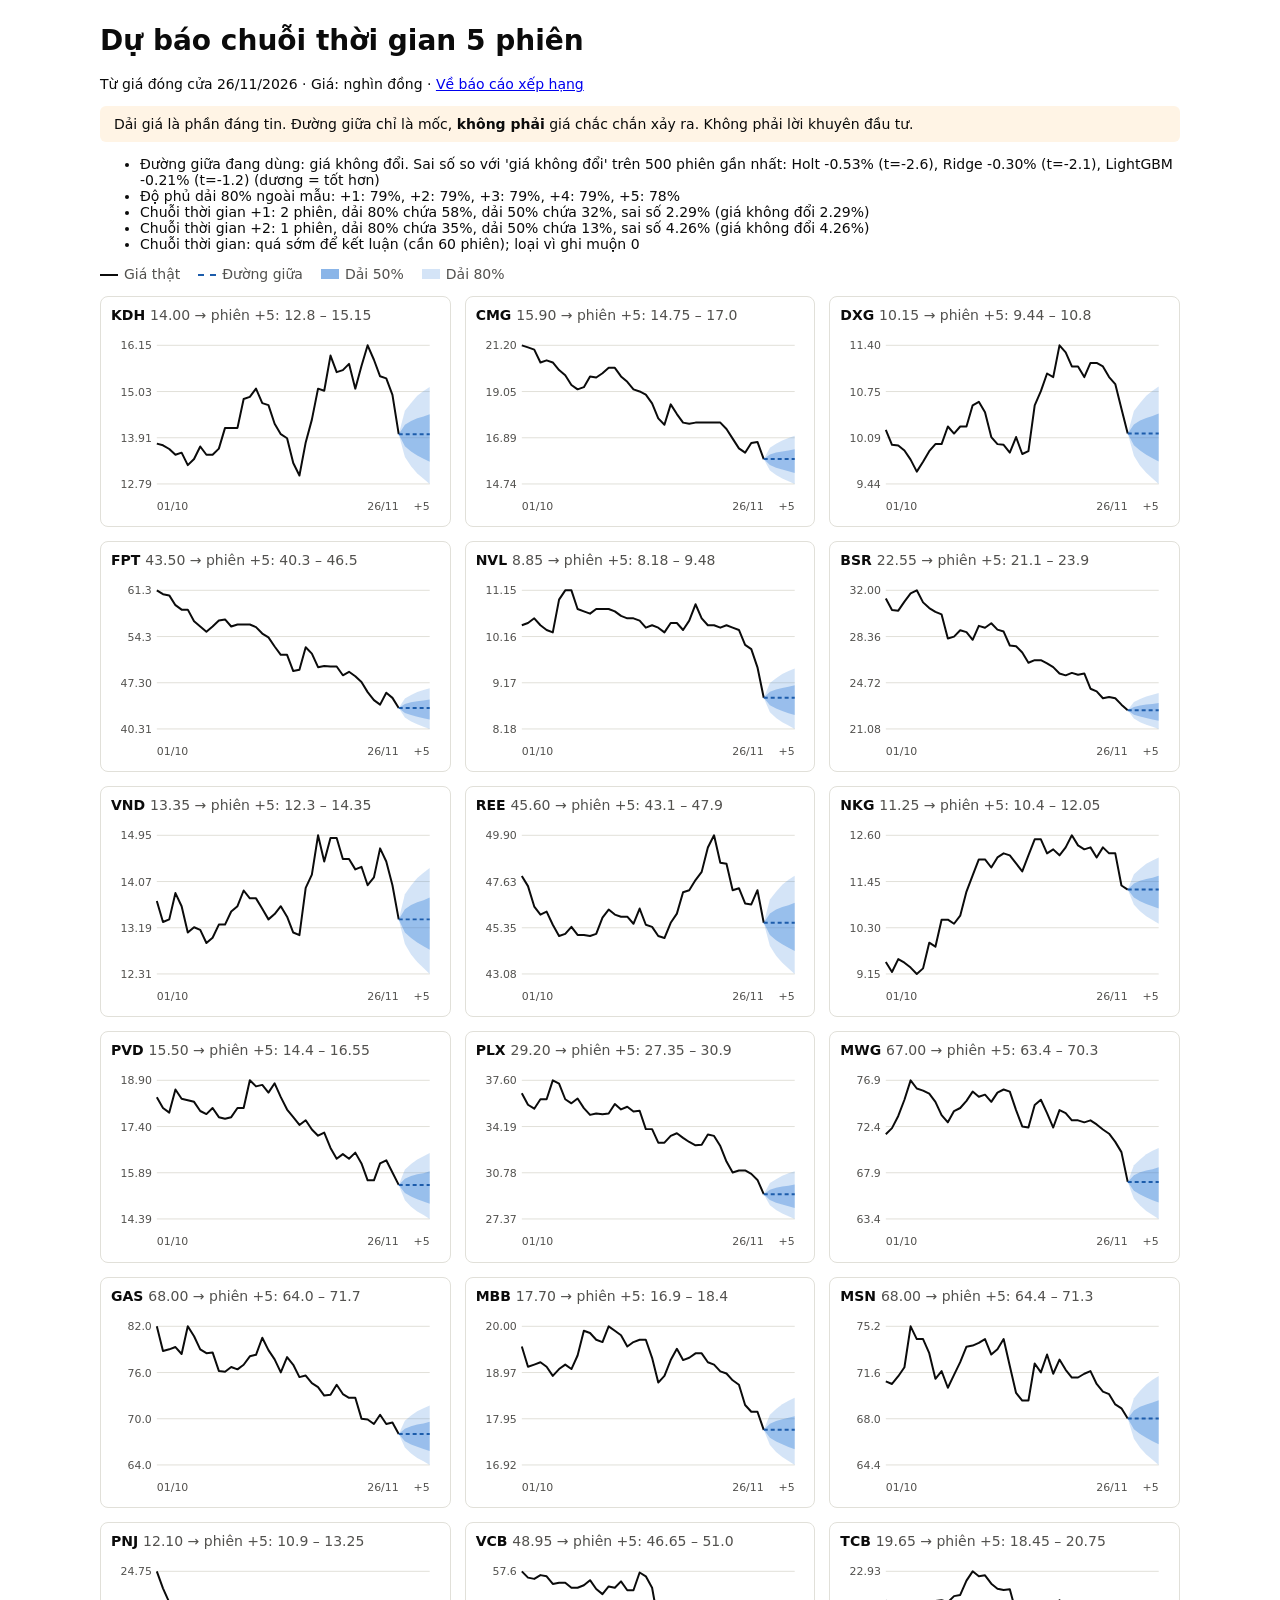
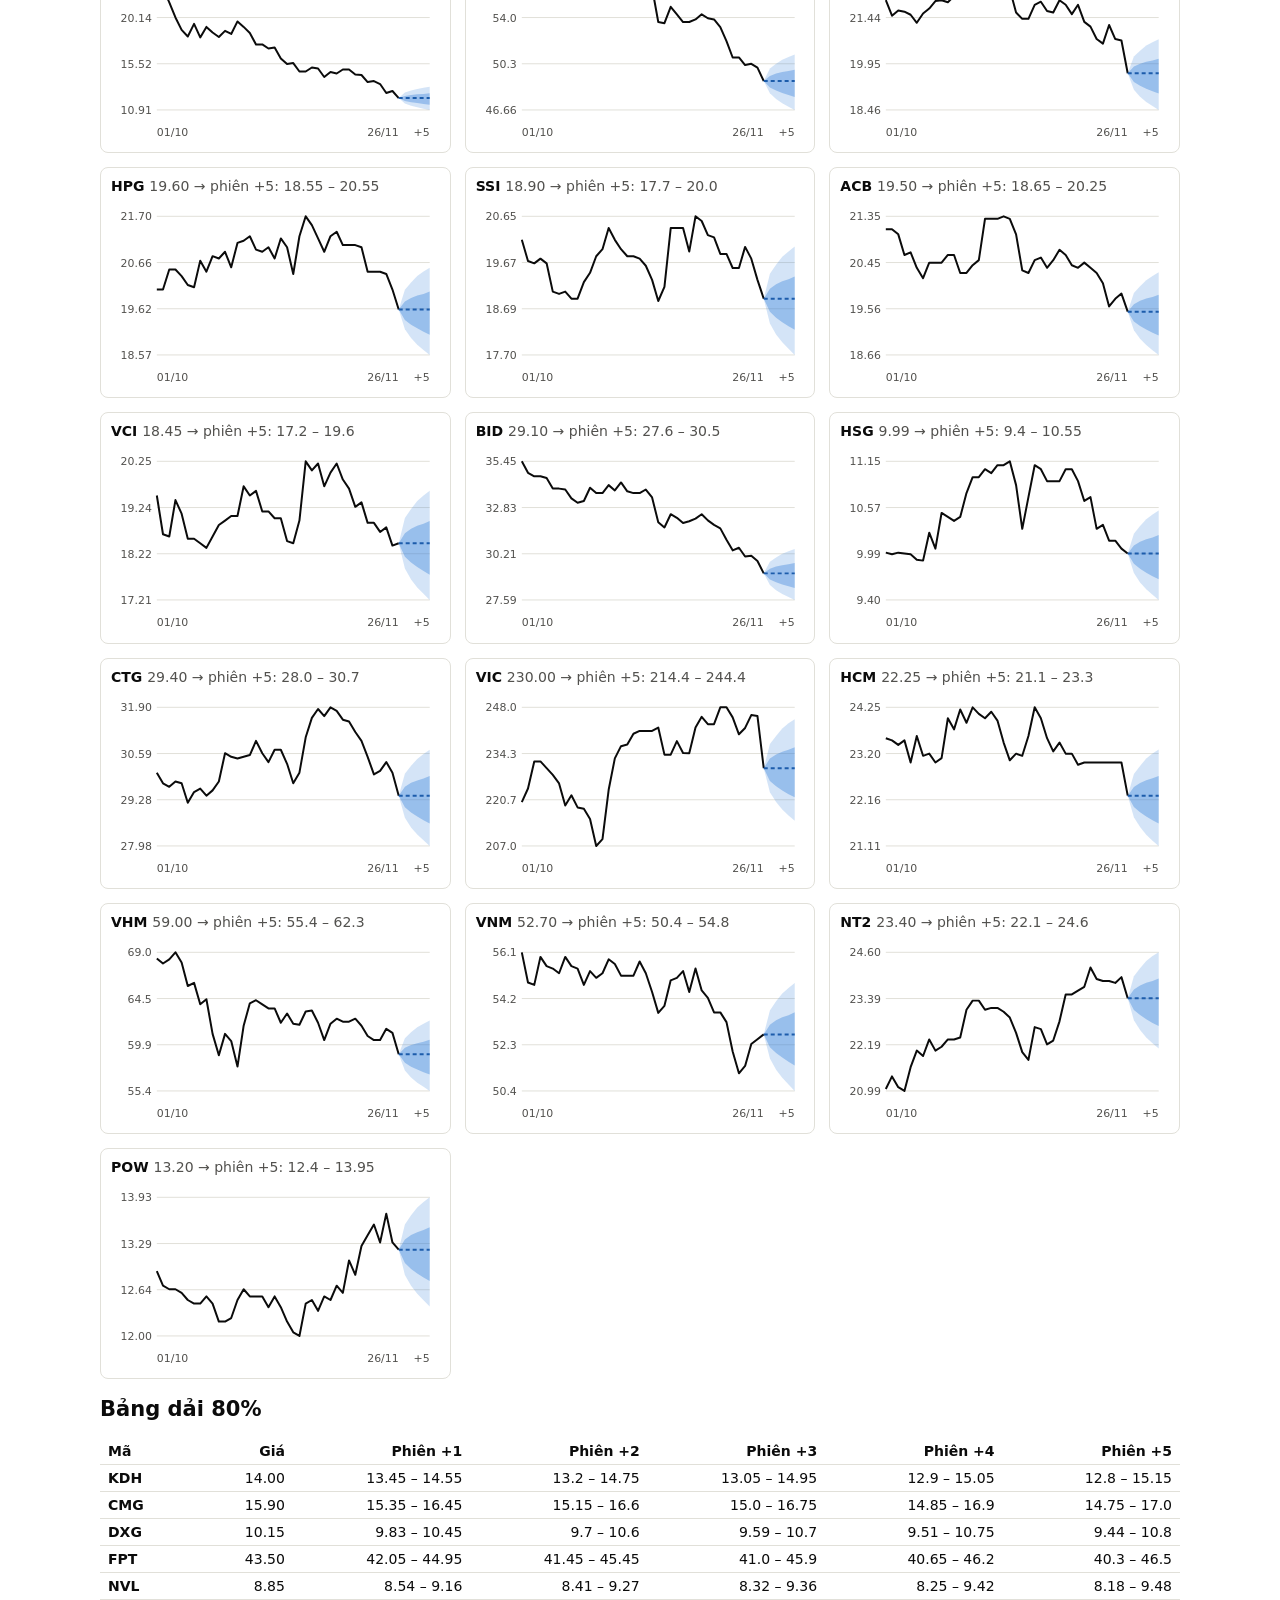
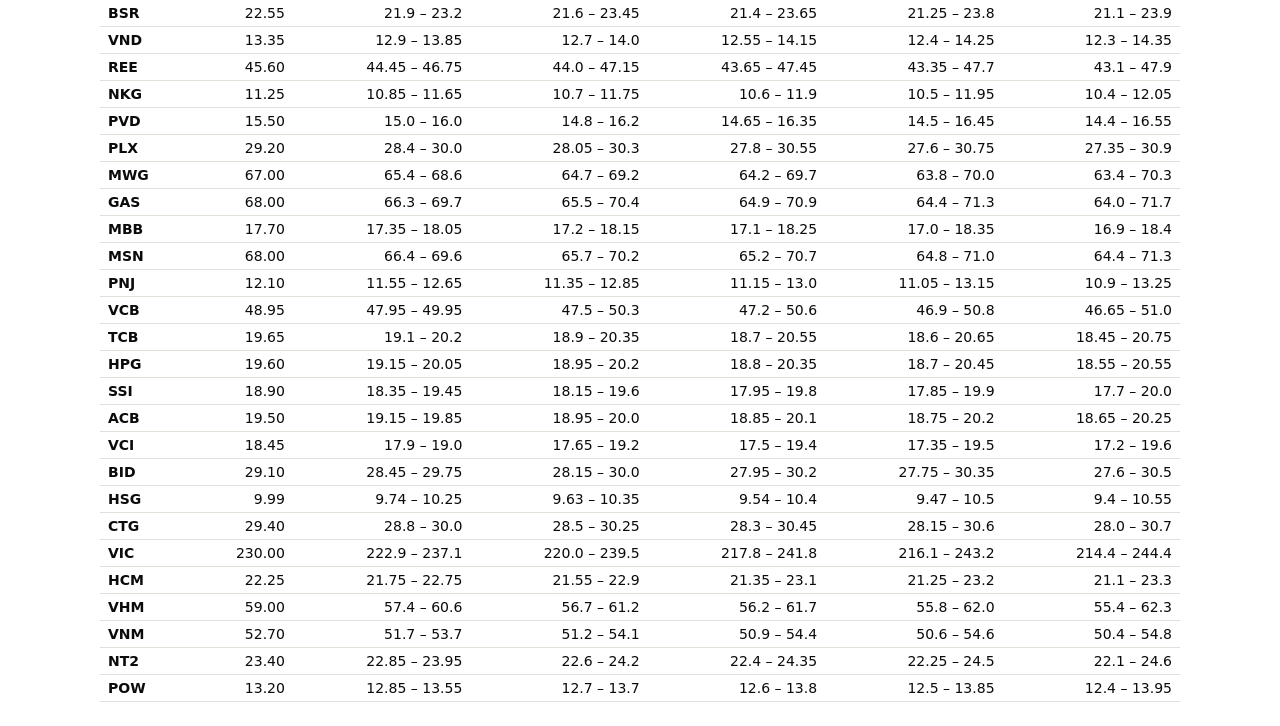
==== commit d48215b6: "Update 26 Nov from local run; fund in check measured from the prediction-day close; publish site whe" ====
--- a/output/forecast.html
+++ b/output/forecast.html
@@ -8,13 +8,13 @@
 .tip{position:absolute;display:none;background:#0b0b0b;color:#fff;font-size:12px;padding:4px 7px;border-radius:4px;pointer-events:none;white-space:nowrap;z-index:2}
 .t{overflow-x:auto}table{border-collapse:collapse;width:100%}td,th{border-bottom:1px solid #e1e0d9;padding:5px 8px;text-align:right;white-space:nowrap}
 td:first-child,th:first-child{text-align:left}.w{background:#fff4e5;padding:10px 14px;border-radius:6px}</style><h1>Dự báo chuỗi thời gian 5 phiên</h1>
-<p>Từ giá đóng cửa 25/11/2026 · Giá: nghìn đồng · <a href=report.html>Về báo cáo xếp hạng</a></p>
+<p>Từ giá đóng cửa 26/11/2026 · Giá: nghìn đồng · <a href=report.html>Về báo cáo xếp hạng</a></p>
 <p class=w>Dải giá là phần đáng tin. Đường giữa chỉ là mốc, <b>không phải</b> giá chắc chắn xảy ra. Không phải lời khuyên đầu tư.</p>
-<ul><li>Đường giữa đang dùng: giá không đổi. Sai số so với &#x27;giá không đổi&#x27; trên 500 phiên gần nhất: Holt -0.53% (t=-2.6), Ridge -0.31% (t=-2.2), LightGBM -0.25% (t=-1.4) (dương = tốt hơn)</li><li>Độ phủ dải 80% ngoài mẫu: +1: 79%, +2: 79%, +3: 79%, +4: 79%, +5: 78%</li><li>Chuỗi thời gian +1: 1 phiên, dải 80% chứa 84%, dải 50% chứa 48%, sai số 1.57% (giá không đổi 1.57%)</li><li>Chuỗi thời gian: quá sớm để kết luận (cần 60 phiên); loại vì ghi muộn 0</li></ul>
+<ul><li>Đường giữa đang dùng: giá không đổi. Sai số so với &#x27;giá không đổi&#x27; trên 500 phiên gần nhất: Holt -0.53% (t=-2.6), Ridge -0.30% (t=-2.1), LightGBM -0.21% (t=-1.2) (dương = tốt hơn)</li><li>Độ phủ dải 80% ngoài mẫu: +1: 79%, +2: 79%, +3: 79%, +4: 79%, +5: 78%</li><li>Chuỗi thời gian +1: 2 phiên, dải 80% chứa 58%, dải 50% chứa 32%, sai số 2.29% (giá không đổi 2.29%)</li><li>Chuỗi thời gian +2: 1 phiên, dải 80% chứa 35%, dải 50% chứa 13%, sai số 4.26% (giá không đổi 4.26%)</li><li>Chuỗi thời gian: quá sớm để kết luận (cần 60 phiên); loại vì ghi muộn 0</li></ul>
 <div class=k><span><i style="background:#0b0b0b;height:2px;vertical-align:middle"></i>Giá thật</span>
 <span><i style="border-top:2px dashed #1c5cab;height:0;vertical-align:middle"></i>Đường giữa</span>
 <span><i style="background:#2a78d6;opacity:.55"></i>Dải 50%</span><span><i style="background:#2a78d6;opacity:.2"></i>Dải 80%</span></div>
-<div class=g><figure data-p='[[46.0, &quot;30/09: 10.15&quot;], [52.2, &quot;01/10: 10.20&quot;], [58.5, &quot;02/10: 9.99&quot;], [64.7, &quot;05/10: 9.98&quot;], [70.9, &quot;06/10: 9.91&quot;], [77.1, &quot;07/10: 9.78&quot;], [83.4, &quot;08/10: 9.61&quot;], [89.6, &quot;09/10: 9.75&quot;], [95.8, &quot;12/10: 9.90&quot;], [102.0, &quot;13/10: 10.00&quot;], [108.3, &quot;14/10: 10.00&quot;], [114.5, &quot;15/10: 10.25&quot;], [120.7, &quot;16/10: 10.15&quot;], [127.0, &quot;19/10: 10.25&quot;], [133.2, &quot;20/10: 10.25&quot;], [139.4, &quot;21/10: 10.55&quot;], [145.6, &quot;22/10: 10.60&quot;], [151.9, &quot;23/10: 10.45&quot;], [158.1, &quot;26/10: 10.10&quot;], [164.3, &quot;27/10: 10.00&quot;], [170.5, &quot;28/10: 9.99&quot;], [176.8, &quot;29/10: 9.88&quot;], [183.0, &quot;30/10: 10.10&quot;], [189.2, &quot;02/11: 9.86&quot;], [195.5, &quot;03/11: 9.90&quot;], [201.7, &quot;04/11: 10.55&quot;], [207.9, &quot;05/11: 10.75&quot;], [214.1, &quot;06/11: 11.00&quot;], [220.4, &quot;09/11: 10.95&quot;], [226.6, &quot;10/11: 11.40&quot;], [232.8, &quot;11/11: 11.30&quot;], [239.0, &quot;12/11: 11.10&quot;], [245.3, &quot;13/11: 11.10&quot;], [251.5, &quot;16/11: 10.95&quot;], [257.7, &quot;17/11: 11.15&quot;], [264.0, &quot;18/11: 11.15&quot;], [270.2, &quot;19/11: 11.10&quot;], [276.4, &quot;20/11: 10.95&quot;], [282.6, &quot;23/11: 10.85&quot;], [288.9, &quot;25/11: 10.50&quot;], [295.1, &quot;Phiên +1: 10.2 – 10.8 (80%)&quot;], [301.3, &quot;Phiên +2: 10.05 – 10.9 (80%)&quot;], [307.5, &quot;Phiên +3: 9.98 – 11.0 (80%)&quot;], [313.8, &quot;Phiên +4: 9.9 – 11.1 (80%)&quot;], [320.0, &quot;Phiên +5: 9.82 – 11.15 (80%)&quot;]]'><figcaption>DXG <span>10.50 → phiên +5: 9.82 – 11.15</span></figcaption><svg viewBox='0 0 330 190' role=img aria-label='DXG'><line x1=46 x2=320 y1=157.6 y2=157.6 stroke='#e1e0d9'/><text x=41 y=161.6 text-anchor=end>9.61</text><line x1=46 x2=320 y1=111.2 y2=111.2 stroke='#e1e0d9'/><text x=41 y=115.2 text-anchor=end>10.21</text><line x1=46 x2=320 y1=64.8 y2=64.8 stroke='#e1e0d9'/><text x=41 y=68.8 text-anchor=end>10.80</text><line x1=46 x2=320 y1=18.4 y2=18.4 stroke='#e1e0d9'/><text x=41 y=22.4 text-anchor=end>11.40</text><polygon points='288.9,88.4 295.1,65.2 301.3,56.4 307.5,48.9 313.8,43.4 320.0,38.7 320.0,141.5 313.8,135.4 307.5,129.2 301.3,121.7 295.1,111.2 288.9,88.4' fill='#2a78d6' opacity='.2'/><polygon points='288.9,88.4 295.1,79.1 301.3,74.7 307.5,72.1 313.8,69.9 320.0,67.2 320.0,117.7 313.8,114.3 307.5,110.4 301.3,106.1 295.1,100.5 288.9,88.4' fill='#2a78d6' opacity='.35'/><polyline points='46.0,115.6 52.2,111.7 58.5,128.1 64.7,128.9 70.9,134.3 77.1,144.4 83.4,157.6 89.6,146.7 95.8,135.1 102.0,127.3 108.3,127.3 114.5,107.8 120.7,115.6 127.0,107.8 133.2,107.8 139.4,84.5 145.6,80.6 151.9,92.3 158.1,119.5 164.3,127.3 170.5,128.1 176.8,136.6 183.0,119.5 189.2,138.2 195.5,135.1 201.7,84.5 207.9,68.9 214.1,49.5 220.4,53.4 226.6,18.4 232.8,26.1 239.0,41.7 245.3,41.7 251.5,53.4 257.7,37.8 264.0,37.8 270.2,41.7 276.4,53.4 282.6,61.2 288.9,88.4' fill=none stroke='#0b0b0b' stroke-width=2 stroke-linejoin=round /><polyline points='288.9,88.4 295.1,88.4 301.3,88.4 307.5,88.4 313.8,88.4 320.0,88.4' fill=none stroke='#1c5cab' stroke-width=2 stroke-dasharray='4 3'/><text x=46 y=184>30/09</text><text x=288.9 y=184 text-anchor=end>25/11</text><text x=320 y=184 text-anchor=end>+5</text><line class=x y1=10 y2=166 stroke='#898781' style='display:none'/></svg><div class=tip></div></figure><figure data-p='[[46.0, &quot;30/09: 13.95&quot;], [52.2, &quot;01/10: 13.77&quot;], [58.5, &quot;02/10: 13.73&quot;], [64.7, &quot;05/10: 13.64&quot;], [70.9, &quot;06/10: 13.50&quot;], [77.1, &quot;07/10: 13.55&quot;], [83.4, &quot;08/10: 13.25&quot;], [89.6, &quot;09/10: 13.40&quot;], [95.8, &quot;12/10: 13.70&quot;], [102.0, &quot;13/10: 13.50&quot;], [108.3, &quot;14/10: 13.50&quot;], [114.5, &quot;15/10: 13.65&quot;], [120.7, &quot;16/10: 14.15&quot;], [127.0, &quot;19/10: 14.15&quot;], [133.2, &quot;20/10: 14.15&quot;], [139.4, &quot;21/10: 14.85&quot;], [145.6, &quot;22/10: 14.90&quot;], [151.9, &quot;23/10: 15.10&quot;], [158.1, &quot;26/10: 14.75&quot;], [164.3, &quot;27/10: 14.70&quot;], [170.5, &quot;28/10: 14.25&quot;], [176.8, &quot;29/10: 14.00&quot;], [183.0, &quot;30/10: 13.90&quot;], [189.2, &quot;02/11: 13.30&quot;], [195.5, &quot;03/11: 13.00&quot;], [201.7, &quot;04/11: 13.80&quot;], [207.9, &quot;05/11: 14.35&quot;], [214.1, &quot;06/11: 15.10&quot;], [220.4, &quot;09/11: 15.05&quot;], [226.6, &quot;10/11: 15.90&quot;], [232.8, &quot;11/11: 15.50&quot;], [239.0, &quot;12/11: 15.55&quot;], [245.3, &quot;13/11: 15.70&quot;], [251.5, &quot;16/11: 15.10&quot;], [257.7, &quot;17/11: 15.65&quot;], [264.0, &quot;18/11: 16.15&quot;], [270.2, &quot;19/11: 15.80&quot;], [276.4, &quot;20/11: 15.40&quot;], [282.6, &quot;23/11: 15.35&quot;], [288.9, &quot;25/11: 14.95&quot;], [295.1, &quot;Phiên +1: 14.5 – 15.45 (80%)&quot;], [301.3, &quot;Phiên +2: 14.25 – 15.6 (80%)&quot;], [307.5, &quot;Phiên +3: 14.1 – 15.8 (80%)&quot;], [313.8, &quot;Phiên +4: 13.95 – 15.9 (80%)&quot;], [320.0, &quot;Phiên +5: 13.85 – 16.0 (80%)&quot;]]'><figcaption>KDH <span>14.95 → phiên +5: 13.85 – 16.0</span></figcaption><svg viewBox='0 0 330 190' role=img aria-label='KDH'><line x1=46 x2=320 y1=157.6 y2=157.6 stroke='#e1e0d9'/><text x=41 y=161.6 text-anchor=end>13.00</text><line x1=46 x2=320 y1=111.2 y2=111.2 stroke='#e1e0d9'/><text x=41 y=115.2 text-anchor=end>14.05</text><line x1=46 x2=320 y1=64.8 y2=64.8 stroke='#e1e0d9'/><text x=41 y=68.8 text-anchor=end>15.10</text><line x1=46 x2=320 y1=18.4 y2=18.4 stroke='#e1e0d9'/><text x=41 y=22.4 text-anchor=end>16.15</text><polygon points='288.9,71.4 295.1,50.0 301.3,41.8 307.5,34.8 313.8,29.7 320.0,25.2 320.0,120.4 313.8,114.7 307.5,109.0 301.3,102.1 295.1,92.4 288.9,71.4' fill='#2a78d6' opacity='.2'/><polygon points='288.9,71.4 295.1,62.8 301.3,58.8 307.5,56.3 313.8,54.3 320.0,51.8 320.0,98.5 313.8,95.3 307.5,91.8 301.3,87.8 295.1,82.6 288.9,71.4' fill='#2a78d6' opacity='.35'/><polyline points='46.0,115.6 52.2,123.6 58.5,125.4 64.7,129.3 70.9,135.5 77.1,133.3 83.4,146.6 89.6,140.0 95.8,126.7 102.0,135.5 108.3,135.5 114.5,128.9 120.7,106.8 127.0,106.8 133.2,106.8 139.4,75.8 145.6,73.6 151.9,64.8 158.1,80.3 164.3,82.5 170.5,102.4 176.8,113.4 183.0,117.8 189.2,144.4 195.5,157.6 201.7,122.3 207.9,97.9 214.1,64.8 220.4,67.0 226.6,29.4 232.8,47.1 239.0,44.9 245.3,38.3 251.5,64.8 257.7,40.5 264.0,18.4 270.2,33.8 276.4,51.5 282.6,53.7 288.9,71.4' fill=none stroke='#0b0b0b' stroke-width=2 stroke-linejoin=round /><polyline points='288.9,71.4 295.1,71.4 301.3,71.4 307.5,71.4 313.8,71.4 320.0,71.4' fill=none stroke='#1c5cab' stroke-width=2 stroke-dasharray='4 3'/><text x=46 y=184>30/09</text><text x=288.9 y=184 text-anchor=end>25/11</text><text x=320 y=184 text-anchor=end>+5</text><line class=x y1=10 y2=166 stroke='#898781' style='display:none'/></svg><div class=tip></div></figure><figure data-p='[[46.0, &quot;30/09: 31.40&quot;], [52.2, &quot;01/10: 31.35&quot;], [58.5, &quot;02/10: 30.45&quot;], [64.7, &quot;05/10: 30.40&quot;], [70.9, &quot;06/10: 31.10&quot;], [77.1, &quot;07/10: 31.75&quot;], [83.4, &quot;08/10: 32.00&quot;], [89.6, &quot;09/10: 31.05&quot;], [95.8, &quot;12/10: 30.60&quot;], [102.0, &quot;13/10: 30.30&quot;], [108.3, &quot;14/10: 30.10&quot;], [114.5, &quot;15/10: 28.20&quot;], [120.7, &quot;16/10: 28.35&quot;], [127.0, &quot;19/10: 28.85&quot;], [133.2, &quot;20/10: 28.70&quot;], [139.4, &quot;21/10: 28.10&quot;], [145.6, &quot;22/10: 29.20&quot;], [151.9, &quot;23/10: 29.05&quot;], [158.1, &quot;26/10: 29.40&quot;], [164.3, &quot;27/10: 28.90&quot;], [170.5, &quot;28/10: 28.75&quot;], [176.8, &quot;29/10: 27.65&quot;], [183.0, &quot;30/10: 27.60&quot;], [189.2, &quot;02/11: 27.10&quot;], [195.5, &quot;03/11: 26.30&quot;], [201.7, &quot;04/11: 26.50&quot;], [207.9, &quot;05/11: 26.50&quot;], [214.1, &quot;06/11: 26.25&quot;], [220.4, &quot;09/11: 25.95&quot;], [226.6, &quot;10/11: 25.45&quot;], [232.8, &quot;11/11: 25.30&quot;], [239.0, &quot;12/11: 25.50&quot;], [245.3, &quot;13/11: 25.35&quot;], [251.5, &quot;16/11: 25.45&quot;], [257.7, &quot;17/11: 24.25&quot;], [264.0, &quot;18/11: 24.05&quot;], [270.2, &quot;19/11: 23.50&quot;], [276.4, &quot;20/11: 23.60&quot;], [282.6, &quot;23/11: 23.50&quot;], [288.9, &quot;25/11: 23.00&quot;], [295.1, &quot;Phiên +1: 22.45 – 23.6 (80%)&quot;], [301.3, &quot;Phiên +2: 22.15 – 23.8 (80%)&quot;], [307.5, &quot;Phiên +3: 21.95 – 24.0 (80%)&quot;], [313.8, &quot;Phiên +4: 21.8 – 24.15 (80%)&quot;], [320.0, &quot;Phiên +5: 21.65 – 24.25 (80%)&quot;]]'><figcaption>BSR <span>23.00 → phiên +5: 21.65 – 24.25</span></figcaption><svg viewBox='0 0 330 190' role=img aria-label='BSR'><line x1=46 x2=320 y1=157.6 y2=157.6 stroke='#e1e0d9'/><text x=41 y=161.6 text-anchor=end>21.64</text><line x1=46 x2=320 y1=111.2 y2=111.2 stroke='#e1e0d9'/><text x=41 y=115.2 text-anchor=end>25.09</text><line x1=46 x2=320 y1=64.8 y2=64.8 stroke='#e1e0d9'/><text x=41 y=68.8 text-anchor=end>28.55</text><line x1=46 x2=320 y1=18.4 y2=18.4 stroke='#e1e0d9'/><text x=41 y=22.4 text-anchor=end>32.00</text><polygon points='288.9,139.4 295.1,131.6 301.3,128.5 307.5,126.0 313.8,124.1 320.0,122.4 320.0,157.6 313.8,155.4 307.5,153.2 301.3,150.7 295.1,147.1 288.9,139.4' fill='#2a78d6' opacity='.2'/><polygon points='288.9,139.4 295.1,136.2 301.3,134.7 307.5,133.8 313.8,133.1 320.0,132.1 320.0,149.4 313.8,148.2 307.5,146.9 301.3,145.4 295.1,143.5 288.9,139.4' fill='#2a78d6' opacity='.35'/><polyline points='46.0,26.4 52.2,27.1 58.5,39.2 64.7,39.9 70.9,30.5 77.1,21.7 83.4,18.4 89.6,31.1 95.8,37.2 102.0,41.2 108.3,43.9 114.5,69.5 120.7,67.4 127.0,60.7 133.2,62.7 139.4,70.8 145.6,56.0 151.9,58.0 158.1,53.3 164.3,60.0 170.5,62.1 176.8,76.8 183.0,77.5 189.2,84.2 195.5,95.0 201.7,92.3 207.9,92.3 214.1,95.7 220.4,99.7 226.6,106.4 232.8,108.4 239.0,105.8 245.3,107.8 251.5,106.4 257.7,122.6 264.0,125.3 270.2,132.6 276.4,131.3 282.6,132.6 288.9,139.4' fill=none stroke='#0b0b0b' stroke-width=2 stroke-linejoin=round /><polyline points='288.9,139.4 295.1,139.4 301.3,139.4 307.5,139.4 313.8,139.4 320.0,139.4' fill=none stroke='#1c5cab' stroke-width=2 stroke-dasharray='4 3'/><text x=46 y=184>30/09</text><text x=288.9 y=184 text-anchor=end>25/11</text><text x=320 y=184 text-anchor=end>+5</text><line class=x y1=10 y2=166 stroke='#898781' style='display:none'/></svg><div class=tip></div></figure><figure data-p='[[46.0, &quot;30/09: 63.00&quot;], [52.2, &quot;01/10: 62.70&quot;], [58.5, &quot;02/10: 62.10&quot;], [64.7, &quot;05/10: 61.90&quot;], [70.9, &quot;06/10: 60.40&quot;], [77.1, &quot;07/10: 59.70&quot;], [83.4, &quot;08/10: 59.70&quot;], [89.6, &quot;09/10: 57.90&quot;], [95.8, &quot;12/10: 57.10&quot;], [102.0, &quot;13/10: 56.30&quot;], [108.3, &quot;14/10: 57.10&quot;], [114.5, &quot;15/10: 58.00&quot;], [120.7, &quot;16/10: 58.20&quot;], [127.0, &quot;19/10: 57.10&quot;], [133.2, &quot;20/10: 57.40&quot;], [139.4, &quot;21/10: 57.40&quot;], [145.6, &quot;22/10: 57.40&quot;], [151.9, &quot;23/10: 57.00&quot;], [158.1, &quot;26/10: 56.00&quot;], [164.3, &quot;27/10: 55.40&quot;], [170.5, &quot;28/10: 54.00&quot;], [176.8, &quot;29/10: 52.70&quot;], [183.0, &quot;30/10: 52.70&quot;], [189.2, &quot;02/11: 50.20&quot;], [195.5, &quot;03/11: 50.40&quot;], [201.7, &quot;04/11: 53.90&quot;], [207.9, &quot;05/11: 52.90&quot;], [214.1, &quot;06/11: 50.80&quot;], [220.4, &quot;09/11: 51.00&quot;], [226.6, &quot;10/11: 50.90&quot;], [232.8, &quot;11/11: 50.90&quot;], [239.0, &quot;12/11: 49.55&quot;], [245.3, &quot;13/11: 50.10&quot;], [251.5, &quot;16/11: 49.40&quot;], [257.7, &quot;17/11: 48.50&quot;], [264.0, &quot;18/11: 46.95&quot;], [270.2, &quot;19/11: 45.70&quot;], [276.4, &quot;20/11: 45.00&quot;], [282.6, &quot;23/11: 46.85&quot;], [288.9, &quot;25/11: 46.05&quot;], [295.1, &quot;Phiên +1: 44.75 – 47.4 (80%)&quot;], [301.3, &quot;Phiên +2: 44.15 – 47.9 (80%)&quot;], [307.5, &quot;Phiên +3: 43.7 – 48.3 (80%)&quot;], [313.8, &quot;Phiên +4: 43.35 – 48.65 (80%)&quot;], [320.0, &quot;Phiên +5: 43.0 – 48.9 (80%)&quot;]]'><figcaption>FPT <span>46.05 → phiên +5: 43.0 – 48.9</span></figcaption><svg viewBox='0 0 330 190' role=img aria-label='FPT'><line x1=46 x2=320 y1=157.6 y2=157.6 stroke='#e1e0d9'/><text x=41 y=161.6 text-anchor=end>42.99</text><line x1=46 x2=320 y1=111.2 y2=111.2 stroke='#e1e0d9'/><text x=41 y=115.2 text-anchor=end>49.66</text><line x1=46 x2=320 y1=64.8 y2=64.8 stroke='#e1e0d9'/><text x=41 y=68.8 text-anchor=end>56.3</text><line x1=46 x2=320 y1=18.4 y2=18.4 stroke='#e1e0d9'/><text x=41 y=22.4 text-anchor=end>63.0</text><polygon points='288.9,136.3 295.1,127.0 301.3,123.5 307.5,120.5 313.8,118.3 320.0,116.4 320.0,157.6 313.8,155.2 307.5,152.7 301.3,149.7 295.1,145.5 288.9,136.3' fill='#2a78d6' opacity='.2'/><polygon points='288.9,136.3 295.1,132.6 301.3,130.8 307.5,129.8 313.8,128.9 320.0,127.8 320.0,148.1 313.8,146.7 307.5,145.2 301.3,143.5 295.1,141.2 288.9,136.3' fill='#2a78d6' opacity='.35'/><polyline points='46.0,18.4 52.2,20.4 58.5,24.6 64.7,26.0 70.9,36.5 77.1,41.3 83.4,41.3 89.6,53.9 95.8,59.4 102.0,65.0 108.3,59.4 114.5,53.2 120.7,51.8 127.0,59.4 133.2,57.3 139.4,57.3 145.6,57.3 151.9,60.1 158.1,67.1 164.3,71.3 170.5,81.0 176.8,90.1 183.0,90.1 189.2,107.5 195.5,106.1 201.7,81.7 207.9,88.7 214.1,103.3 220.4,101.9 226.6,102.6 232.8,102.6 239.0,112.0 245.3,108.1 251.5,113.0 257.7,119.3 264.0,130.1 270.2,138.8 276.4,143.6 282.6,130.8 288.9,136.3' fill=none stroke='#0b0b0b' stroke-width=2 stroke-linejoin=round /><polyline points='288.9,136.3 295.1,136.3 301.3,136.3 307.5,136.3 313.8,136.3 320.0,136.3' fill=none stroke='#1c5cab' stroke-width=2 stroke-dasharray='4 3'/><text x=46 y=184>30/09</text><text x=288.9 y=184 text-anchor=end>25/11</text><text x=320 y=184 text-anchor=end>+5</text><line class=x y1=10 y2=166 stroke='#898781' style='display:none'/></svg><div class=tip></div></figure><figure data-p='[[46.0, &quot;30/09: 10.00&quot;], [52.2, &quot;01/10: 10.00&quot;], [58.5, &quot;02/10: 9.98&quot;], [64.7, &quot;05/10: 10.00&quot;], [70.9, &quot;06/10: 9.99&quot;], [77.1, &quot;07/10: 9.98&quot;], [83.4, &quot;08/10: 9.91&quot;], [89.6, &quot;09/10: 9.90&quot;], [95.8, &quot;12/10: 10.25&quot;], [102.0, &quot;13/10: 10.05&quot;], [108.3, &quot;14/10: 10.50&quot;], [114.5, &quot;15/10: 10.45&quot;], [120.7, &quot;16/10: 10.40&quot;], [127.0, &quot;19/10: 10.45&quot;], [133.2, &quot;20/10: 10.75&quot;], [139.4, &quot;21/10: 10.95&quot;], [145.6, &quot;22/10: 10.95&quot;], [151.9, &quot;23/10: 11.05&quot;], [158.1, &quot;26/10: 11.00&quot;], [164.3, &quot;27/10: 11.10&quot;], [170.5, &quot;28/10: 11.10&quot;], [176.8, &quot;29/10: 11.15&quot;], [183.0, &quot;30/10: 10.85&quot;], [189.2, &quot;02/11: 10.30&quot;], [195.5, &quot;03/11: 10.70&quot;], [201.7, &quot;04/11: 11.10&quot;], [207.9, &quot;05/11: 11.05&quot;], [214.1, &quot;06/11: 10.90&quot;], [220.4, &quot;09/11: 10.90&quot;], [226.6, &quot;10/11: 10.90&quot;], [232.8, &quot;11/11: 11.05&quot;], [239.0, &quot;12/11: 11.05&quot;], [245.3, &quot;13/11: 10.90&quot;], [251.5, &quot;16/11: 10.65&quot;], [257.7, &quot;17/11: 10.70&quot;], [264.0, &quot;18/11: 10.30&quot;], [270.2, &quot;19/11: 10.35&quot;], [276.4, &quot;20/11: 10.15&quot;], [282.6, &quot;23/11: 10.15&quot;], [288.9, &quot;25/11: 10.05&quot;], [295.1, &quot;Phiên +1: 9.82 – 10.3 (80%)&quot;], [301.3, &quot;Phiên +2: 9.71 – 10.4 (80%)&quot;], [307.5, &quot;Phiên +3: 9.62 – 10.45 (80%)&quot;], [313.8, &quot;Phiên +4: 9.56 – 10.5 (80%)&quot;], [320.0, &quot;Phiên +5: 9.49 – 10.55 (80%)&quot;]]'><figcaption>HSG <span>10.05 → phiên +5: 9.49 – 10.55</span></figcaption><svg viewBox='0 0 330 190' role=img aria-label='HSG'><line x1=46 x2=320 y1=157.6 y2=157.6 stroke='#e1e0d9'/><text x=41 y=161.6 text-anchor=end>9.49</text><line x1=46 x2=320 y1=111.2 y2=111.2 stroke='#e1e0d9'/><text x=41 y=115.2 text-anchor=end>10.04</text><line x1=46 x2=320 y1=64.8 y2=64.8 stroke='#e1e0d9'/><text x=41 y=68.8 text-anchor=end>10.60</text><line x1=46 x2=320 y1=18.4 y2=18.4 stroke='#e1e0d9'/><text x=41 y=22.4 text-anchor=end>11.15</text><polygon points='288.9,110.7 295.1,91.1 301.3,83.1 307.5,76.5 313.8,71.5 320.0,67.2 320.0,157.6 313.8,152.1 307.5,146.4 301.3,139.6 295.1,130.1 288.9,110.7' fill='#2a78d6' opacity='.2'/><polygon points='288.9,110.7 295.1,102.8 301.3,98.9 307.5,96.5 313.8,94.5 320.0,92.1 320.0,136.6 313.8,133.5 307.5,130.0 301.3,126.1 295.1,121.0 288.9,110.7' fill='#2a78d6' opacity='.35'/><polyline points='46.0,114.9 52.2,114.9 58.5,116.6 64.7,114.9 70.9,115.8 77.1,116.6 83.4,122.5 89.6,123.3 95.8,93.9 102.0,110.7 108.3,72.9 114.5,77.1 120.7,81.3 127.0,77.1 133.2,51.9 139.4,35.1 145.6,35.1 151.9,26.8 158.1,31.0 164.3,22.6 170.5,22.6 176.8,18.4 183.0,43.5 189.2,89.7 195.5,56.1 201.7,22.6 207.9,26.8 214.1,39.3 220.4,39.3 226.6,39.3 232.8,26.8 239.0,26.8 245.3,39.3 251.5,60.3 257.7,56.1 264.0,89.7 270.2,85.5 276.4,102.3 282.6,102.3 288.9,110.7' fill=none stroke='#0b0b0b' stroke-width=2 stroke-linejoin=round /><polyline points='288.9,110.7 295.1,110.7 301.3,110.7 307.5,110.7 313.8,110.7 320.0,110.7' fill=none stroke='#1c5cab' stroke-width=2 stroke-dasharray='4 3'/><text x=46 y=184>30/09</text><text x=288.9 y=184 text-anchor=end>25/11</text><text x=320 y=184 text-anchor=end>+5</text><line class=x y1=10 y2=166 stroke='#898781' style='display:none'/></svg><div class=tip></div></figure><figure data-p='[[46.0, &quot;30/09: 69.00&quot;], [52.2, &quot;01/10: 70.90&quot;], [58.5, &quot;02/10: 70.70&quot;], [64.7, &quot;05/10: 71.30&quot;], [70.9, &quot;06/10: 72.00&quot;], [77.1, &quot;07/10: 75.20&quot;], [83.4, &quot;08/10: 74.20&quot;], [89.6, &quot;09/10: 74.20&quot;], [95.8, &quot;12/10: 73.10&quot;], [102.0, &quot;13/10: 71.10&quot;], [108.3, &quot;14/10: 71.70&quot;], [114.5, &quot;15/10: 70.40&quot;], [120.7, &quot;16/10: 71.40&quot;], [127.0, &quot;19/10: 72.40&quot;], [133.2, &quot;20/10: 73.60&quot;], [139.4, &quot;21/10: 73.70&quot;], [145.6, &quot;22/10: 73.90&quot;], [151.9, &quot;23/10: 74.20&quot;], [158.1, &quot;26/10: 73.00&quot;], [164.3, &quot;27/10: 73.40&quot;], [170.5, &quot;28/10: 74.20&quot;], [176.8, &quot;29/10: 72.10&quot;], [183.0, &quot;30/10: 70.00&quot;], [189.2, &quot;02/11: 69.40&quot;], [195.5, &quot;03/11: 69.40&quot;], [201.7, &quot;04/11: 72.30&quot;], [207.9, &quot;05/11: 71.60&quot;], [214.1, &quot;06/11: 73.00&quot;], [220.4, &quot;09/11: 71.50&quot;], [226.6, &quot;10/11: 72.60&quot;], [232.8, &quot;11/11: 71.80&quot;], [239.0, &quot;12/11: 71.20&quot;], [245.3, &quot;13/11: 71.20&quot;], [251.5, &quot;16/11: 71.50&quot;], [257.7, &quot;17/11: 71.70&quot;], [264.0, &quot;18/11: 70.70&quot;], [270.2, &quot;19/11: 70.10&quot;], [276.4, &quot;20/11: 69.90&quot;], [282.6, &quot;23/11: 69.10&quot;], [288.9, &quot;25/11: 68.80&quot;], [295.1, &quot;Phiên +1: 67.4 – 70.2 (80%)&quot;], [301.3, &quot;Phiên +2: 66.7 – 70.8 (80%)&quot;], [307.5, &quot;Phiên +3: 66.3 – 71.2 (80%)&quot;], [313.8, &quot;Phiên +4: 65.8 – 71.6 (80%)&quot;], [320.0, &quot;Phiên +5: 65.5 – 71.9 (80%)&quot;]]'><figcaption>MSN <span>68.80 → phiên +5: 65.5 – 71.9</span></figcaption><svg viewBox='0 0 330 190' role=img aria-label='MSN'><line x1=46 x2=320 y1=157.6 y2=157.6 stroke='#e1e0d9'/><text x=41 y=161.6 text-anchor=end>65.5</text><line x1=46 x2=320 y1=111.2 y2=111.2 stroke='#e1e0d9'/><text x=41 y=115.2 text-anchor=end>68.7</text><line x1=46 x2=320 y1=64.8 y2=64.8 stroke='#e1e0d9'/><text x=41 y=68.8 text-anchor=end>72.0</text><line x1=46 x2=320 y1=18.4 y2=18.4 stroke='#e1e0d9'/><text x=41 y=22.4 text-anchor=end>75.2</text><polygon points='288.9,109.9 295.1,89.7 301.3,81.8 307.5,75.1 313.8,70.1 320.0,65.9 320.0,157.6 313.8,152.1 307.5,146.3 301.3,139.4 295.1,129.8 288.9,109.9' fill='#2a78d6' opacity='.2'/><polygon points='288.9,109.9 295.1,101.8 301.3,97.8 307.5,95.4 313.8,93.5 320.0,91.0 320.0,136.1 313.8,133.1 307.5,129.5 301.3,125.6 295.1,120.5 288.9,109.9' fill='#2a78d6' opacity='.35'/><polyline points='46.0,107.0 52.2,79.8 58.5,82.7 64.7,74.1 70.9,64.1 77.1,18.4 83.4,32.7 89.6,32.7 95.8,48.4 102.0,77.0 108.3,68.4 114.5,87.0 120.7,72.7 127.0,58.4 133.2,41.2 139.4,39.8 145.6,36.9 151.9,32.7 158.1,49.8 164.3,44.1 170.5,32.7 176.8,62.7 183.0,92.7 189.2,101.3 195.5,101.3 201.7,59.8 207.9,69.8 214.1,49.8 220.4,71.3 226.6,55.5 232.8,67.0 239.0,75.6 245.3,75.6 251.5,71.3 257.7,68.4 264.0,82.7 270.2,91.3 276.4,94.1 282.6,105.6 288.9,109.9' fill=none stroke='#0b0b0b' stroke-width=2 stroke-linejoin=round /><polyline points='288.9,109.9 295.1,109.9 301.3,109.9 307.5,109.9 313.8,109.9 320.0,109.9' fill=none stroke='#1c5cab' stroke-width=2 stroke-dasharray='4 3'/><text x=46 y=184>30/09</text><text x=288.9 y=184 text-anchor=end>25/11</text><text x=320 y=184 text-anchor=end>+5</text><line class=x y1=10 y2=166 stroke='#898781' style='display:none'/></svg><div class=tip></div></figure><figure data-p='[[46.0, &quot;30/09: 21.70&quot;], [52.2, &quot;01/10: 22.00&quot;], [58.5, &quot;02/10: 21.50&quot;], [64.7, &quot;05/10: 21.67&quot;], [70.9, &quot;06/10: 21.63&quot;], [77.1, &quot;07/10: 21.53&quot;], [83.4, &quot;08/10: 21.27&quot;], [89.6, &quot;09/10: 21.57&quot;], [95.8, &quot;12/10: 21.73&quot;], [102.0, &quot;13/10: 21.97&quot;], [108.3, &quot;14/10: 22.00&quot;], [114.5, &quot;15/10: 21.93&quot;], [120.7, &quot;16/10: 22.13&quot;], [127.0, &quot;19/10: 22.17&quot;], [133.2, &quot;20/10: 22.63&quot;], [139.4, &quot;21/10: 22.93&quot;], [145.6, &quot;22/10: 22.77&quot;], [151.9, &quot;23/10: 22.80&quot;], [158.1, &quot;26/10: 22.53&quot;], [164.3, &quot;27/10: 22.37&quot;], [170.5, &quot;28/10: 22.33&quot;], [176.8, &quot;29/10: 22.35&quot;], [183.0, &quot;30/10: 21.60&quot;], [189.2, &quot;02/11: 21.40&quot;], [195.5, &quot;03/11: 21.40&quot;], [201.7, &quot;04/11: 21.85&quot;], [207.9, &quot;05/11: 21.95&quot;], [214.1, &quot;06/11: 21.65&quot;], [220.4, &quot;09/11: 21.60&quot;], [226.6, &quot;10/11: 22.00&quot;], [232.8, &quot;11/11: 21.85&quot;], [239.0, &quot;12/11: 21.55&quot;], [245.3, &quot;13/11: 21.85&quot;], [251.5, &quot;16/11: 21.30&quot;], [257.7, &quot;17/11: 21.15&quot;], [264.0, &quot;18/11: 20.75&quot;], [270.2, &quot;19/11: 20.60&quot;], [276.4, &quot;20/11: 21.20&quot;], [282.6, &quot;23/11: 20.75&quot;], [288.9, &quot;25/11: 20.70&quot;], [295.1, &quot;Phiên +1: 20.3 – 21.1 (80%)&quot;], [301.3, &quot;Phiên +2: 20.1 – 21.3 (80%)&quot;], [307.5, &quot;Phiên +3: 19.95 – 21.4 (80%)&quot;], [313.8, &quot;Phiên +4: 19.85 – 21.5 (80%)&quot;], [320.0, &quot;Phiên +5: 19.7 – 21.6 (80%)&quot;]]'><figcaption>TCB <span>20.70 → phiên +5: 19.7 – 21.6</span></figcaption><svg viewBox='0 0 330 190' role=img aria-label='TCB'><line x1=46 x2=320 y1=157.6 y2=157.6 stroke='#e1e0d9'/><text x=41 y=161.6 text-anchor=end>19.70</text><line x1=46 x2=320 y1=111.2 y2=111.2 stroke='#e1e0d9'/><text x=41 y=115.2 text-anchor=end>20.78</text><line x1=46 x2=320 y1=64.8 y2=64.8 stroke='#e1e0d9'/><text x=41 y=68.8 text-anchor=end>21.85</text><line x1=46 x2=320 y1=18.4 y2=18.4 stroke='#e1e0d9'/><text x=41 y=22.4 text-anchor=end>22.93</text><polygon points='288.9,114.7 295.1,96.9 301.3,89.6 307.5,83.8 313.8,79.2 320.0,75.1 320.0,157.6 313.8,152.3 307.5,147.1 301.3,141.1 295.1,132.2 288.9,114.7' fill='#2a78d6' opacity='.2'/><polygon points='288.9,114.7 295.1,107.5 301.3,103.9 307.5,101.8 313.8,100.0 320.0,97.7 320.0,138.3 313.8,135.3 307.5,132.1 301.3,128.7 295.1,124.0 288.9,114.7' fill='#2a78d6' opacity='.35'/><polyline points='46.0,71.5 52.2,58.5 58.5,80.1 64.7,72.8 70.9,74.5 77.1,78.8 83.4,90.0 89.6,77.1 95.8,70.2 102.0,59.8 108.3,58.5 114.5,61.5 120.7,52.9 127.0,51.2 133.2,31.3 139.4,18.4 145.6,25.3 151.9,24.0 158.1,35.6 164.3,42.5 170.5,44.3 176.8,43.4 183.0,75.8 189.2,84.4 195.5,84.4 201.7,65.0 207.9,60.7 214.1,73.6 220.4,75.8 226.6,58.5 232.8,65.0 239.0,78.0 245.3,65.0 251.5,88.7 257.7,95.2 264.0,112.5 270.2,119.0 276.4,93.1 282.6,112.5 288.9,114.7' fill=none stroke='#0b0b0b' stroke-width=2 stroke-linejoin=round /><polyline points='288.9,114.7 295.1,114.7 301.3,114.7 307.5,114.7 313.8,114.7 320.0,114.7' fill=none stroke='#1c5cab' stroke-width=2 stroke-dasharray='4 3'/><text x=46 y=184>30/09</text><text x=288.9 y=184 text-anchor=end>25/11</text><text x=320 y=184 text-anchor=end>+5</text><line class=x y1=10 y2=166 stroke='#898781' style='display:none'/></svg><div class=tip></div></figure><figure data-p='[[46.0, &quot;30/09: 30.00&quot;], [52.2, &quot;01/10: 30.05&quot;], [58.5, &quot;02/10: 29.75&quot;], [64.7, &quot;05/10: 29.65&quot;], [70.9, &quot;06/10: 29.80&quot;], [77.1, &quot;07/10: 29.75&quot;], [83.4, &quot;08/10: 29.20&quot;], [89.6, &quot;09/10: 29.50&quot;], [95.8, &quot;12/10: 29.60&quot;], [102.0, &quot;13/10: 29.40&quot;], [108.3, &quot;14/10: 29.55&quot;], [114.5, &quot;15/10: 29.80&quot;], [120.7, &quot;16/10: 30.60&quot;], [127.0, &quot;19/10: 30.50&quot;], [133.2, &quot;20/10: 30.45&quot;], [139.4, &quot;21/10: 30.50&quot;], [145.6, &quot;22/10: 30.55&quot;], [151.9, &quot;23/10: 30.95&quot;], [158.1, &quot;26/10: 30.60&quot;], [164.3, &quot;27/10: 30.35&quot;], [170.5, &quot;28/10: 30.70&quot;], [176.8, &quot;29/10: 30.70&quot;], [183.0, &quot;30/10: 30.30&quot;], [189.2, &quot;02/11: 29.75&quot;], [195.5, &quot;03/11: 30.05&quot;], [201.7, &quot;04/11: 31.05&quot;], [207.9, &quot;05/11: 31.60&quot;], [214.1, &quot;06/11: 31.85&quot;], [220.4, &quot;09/11: 31.65&quot;], [226.6, &quot;10/11: 31.90&quot;], [232.8, &quot;11/11: 31.80&quot;], [239.0, &quot;12/11: 31.55&quot;], [245.3, &quot;13/11: 31.50&quot;], [251.5, &quot;16/11: 31.20&quot;], [257.7, &quot;17/11: 30.95&quot;], [264.0, &quot;18/11: 30.50&quot;], [270.2, &quot;19/11: 30.00&quot;], [276.4, &quot;20/11: 30.10&quot;], [282.6, &quot;23/11: 30.35&quot;], [288.9, &quot;25/11: 30.05&quot;], [295.1, &quot;Phiên +1: 29.5 – 30.6 (80%)&quot;], [301.3, &quot;Phiên +2: 29.25 – 30.8 (80%)&quot;], [307.5, &quot;Phiên +3: 29.05 – 31.0 (80%)&quot;], [313.8, &quot;Phiên +4: 28.9 – 31.1 (80%)&quot;], [320.0, &quot;Phiên +5: 28.75 – 31.25 (80%)&quot;]]'><figcaption>CTG <span>30.05 → phiên +5: 28.75 – 31.25</span></figcaption><svg viewBox='0 0 330 190' role=img aria-label='CTG'><line x1=46 x2=320 y1=157.6 y2=157.6 stroke='#e1e0d9'/><text x=41 y=161.6 text-anchor=end>28.75</text><line x1=46 x2=320 y1=111.2 y2=111.2 stroke='#e1e0d9'/><text x=41 y=115.2 text-anchor=end>29.80</text><line x1=46 x2=320 y1=64.8 y2=64.8 stroke='#e1e0d9'/><text x=41 y=68.8 text-anchor=end>30.85</text><line x1=46 x2=320 y1=18.4 y2=18.4 stroke='#e1e0d9'/><text x=41 y=22.4 text-anchor=end>31.90</text><polygon points='288.9,100.1 295.1,75.9 301.3,66.3 307.5,58.7 313.8,52.7 320.0,47.5 320.0,157.6 313.8,150.7 307.5,143.8 301.3,135.8 295.1,124.2 288.9,100.1' fill='#2a78d6' opacity='.2'/><polygon points='288.9,100.1 295.1,90.4 301.3,85.6 307.5,82.9 313.8,80.6 320.0,77.6 320.0,131.7 313.8,127.9 307.5,123.6 301.3,119.1 295.1,112.9 288.9,100.1' fill='#2a78d6' opacity='.35'/><polyline points='46.0,102.3 52.2,100.1 58.5,113.4 64.7,117.8 70.9,111.2 77.1,113.4 83.4,137.7 89.6,124.5 95.8,120.0 102.0,128.9 108.3,122.2 114.5,111.2 120.7,75.8 127.0,80.2 133.2,82.5 139.4,80.2 145.6,78.0 151.9,60.4 158.1,75.8 164.3,86.9 170.5,71.4 176.8,71.4 183.0,89.1 189.2,113.4 195.5,100.1 201.7,55.9 207.9,31.6 214.1,20.6 220.4,29.4 226.6,18.4 232.8,22.8 239.0,33.8 245.3,36.0 251.5,49.3 257.7,60.4 264.0,80.2 270.2,102.3 276.4,97.9 282.6,86.9 288.9,100.1' fill=none stroke='#0b0b0b' stroke-width=2 stroke-linejoin=round /><polyline points='288.9,100.1 295.1,100.1 301.3,100.1 307.5,100.1 313.8,100.1 320.0,100.1' fill=none stroke='#1c5cab' stroke-width=2 stroke-dasharray='4 3'/><text x=46 y=184>30/09</text><text x=288.9 y=184 text-anchor=end>25/11</text><text x=320 y=184 text-anchor=end>+5</text><line class=x y1=10 y2=166 stroke='#898781' style='display:none'/></svg><div class=tip></div></figure><figure data-p='[[46.0, &quot;30/09: 21.20&quot;], [52.2, &quot;01/10: 21.20&quot;], [58.5, &quot;02/10: 21.10&quot;], [64.7, &quot;05/10: 21.00&quot;], [70.9, &quot;06/10: 20.40&quot;], [77.1, &quot;07/10: 20.50&quot;], [83.4, &quot;08/10: 20.40&quot;], [89.6, &quot;09/10: 20.05&quot;], [95.8, &quot;12/10: 19.80&quot;], [102.0, &quot;13/10: 19.35&quot;], [108.3, &quot;14/10: 19.15&quot;], [114.5, &quot;15/10: 19.25&quot;], [120.7, &quot;16/10: 19.75&quot;], [127.0, &quot;19/10: 19.70&quot;], [133.2, &quot;20/10: 19.90&quot;], [139.4, &quot;21/10: 20.15&quot;], [145.6, &quot;22/10: 20.15&quot;], [151.9, &quot;23/10: 19.75&quot;], [158.1, &quot;26/10: 19.50&quot;], [164.3, &quot;27/10: 19.15&quot;], [170.5, &quot;28/10: 19.05&quot;], [176.8, &quot;29/10: 18.90&quot;], [183.0, &quot;30/10: 18.50&quot;], [189.2, &quot;02/11: 17.80&quot;], [195.5, &quot;03/11: 17.50&quot;], [201.7, &quot;04/11: 18.45&quot;], [207.9, &quot;05/11: 18.00&quot;], [214.1, &quot;06/11: 17.60&quot;], [220.4, &quot;09/11: 17.55&quot;], [226.6, &quot;10/11: 17.60&quot;], [232.8, &quot;11/11: 17.60&quot;], [239.0, &quot;12/11: 17.60&quot;], [245.3, &quot;13/11: 17.60&quot;], [251.5, &quot;16/11: 17.60&quot;], [257.7, &quot;17/11: 17.30&quot;], [264.0, &quot;18/11: 16.85&quot;], [270.2, &quot;19/11: 16.40&quot;], [276.4, &quot;20/11: 16.20&quot;], [282.6, &quot;23/11: 16.65&quot;], [288.9, &quot;25/11: 16.70&quot;], [295.1, &quot;Phiên +1: 16.25 – 17.15 (80%)&quot;], [301.3, &quot;Phiên +2: 16.0 – 17.35 (80%)&quot;], [307.5, &quot;Phiên +3: 15.9 – 17.5 (80%)&quot;], [313.8, &quot;Phiên +4: 15.75 – 17.6 (80%)&quot;], [320.0, &quot;Phiên +5: 15.6 – 17.7 (80%)&quot;]]'><figcaption>CMG <span>16.70 → phiên +5: 15.6 – 17.7</span></figcaption><svg viewBox='0 0 330 190' role=img aria-label='CMG'><line x1=46 x2=320 y1=157.6 y2=157.6 stroke='#e1e0d9'/><text x=41 y=161.6 text-anchor=end>15.62</text><line x1=46 x2=320 y1=111.2 y2=111.2 stroke='#e1e0d9'/><text x=41 y=115.2 text-anchor=end>17.48</text><line x1=46 x2=320 y1=64.8 y2=64.8 stroke='#e1e0d9'/><text x=41 y=68.8 text-anchor=end>19.34</text><line x1=46 x2=320 y1=18.4 y2=18.4 stroke='#e1e0d9'/><text x=41 y=22.4 text-anchor=end>21.20</text><polygon points='288.9,130.7 295.1,118.9 301.3,114.4 307.5,110.9 313.8,108.1 320.0,105.5 320.0,157.6 313.8,154.3 307.5,151.3 301.3,147.6 295.1,142.3 288.9,130.7' fill='#2a78d6' opacity='.2'/><polygon points='288.9,130.7 295.1,125.9 301.3,123.7 307.5,122.5 313.8,121.4 320.0,120.0 320.0,145.6 313.8,143.7 307.5,141.8 301.3,139.7 295.1,136.9 288.9,130.7' fill='#2a78d6' opacity='.35'/><polyline points='46.0,18.4 52.2,18.4 58.5,20.9 64.7,23.4 70.9,38.3 77.1,35.8 83.4,38.3 89.6,47.1 95.8,53.3 102.0,64.5 108.3,69.5 114.5,67.0 120.7,54.6 127.0,55.8 133.2,50.8 139.4,44.6 145.6,44.6 151.9,54.6 158.1,60.8 164.3,69.5 170.5,72.0 176.8,75.8 183.0,85.8 189.2,103.2 195.5,110.7 201.7,87.0 207.9,98.2 214.1,108.2 220.4,109.5 226.6,108.2 232.8,108.2 239.0,108.2 245.3,108.2 251.5,108.2 257.7,115.7 264.0,127.0 270.2,138.2 276.4,143.2 282.6,131.9 288.9,130.7' fill=none stroke='#0b0b0b' stroke-width=2 stroke-linejoin=round /><polyline points='288.9,130.7 295.1,130.7 301.3,130.7 307.5,130.7 313.8,130.7 320.0,130.7' fill=none stroke='#1c5cab' stroke-width=2 stroke-dasharray='4 3'/><text x=46 y=184>30/09</text><text x=288.9 y=184 text-anchor=end>25/11</text><text x=320 y=184 text-anchor=end>+5</text><line class=x y1=10 y2=166 stroke='#898781' style='display:none'/></svg><div class=tip></div></figure><figure data-p='[[46.0, &quot;30/09: 13.85&quot;], [52.2, &quot;01/10: 13.70&quot;], [58.5, &quot;02/10: 13.30&quot;], [64.7, &quot;05/10: 13.35&quot;], [70.9, &quot;06/10: 13.85&quot;], [77.1, &quot;07/10: 13.60&quot;], [83.4, &quot;08/10: 13.10&quot;], [89.6, &quot;09/10: 13.20&quot;], [95.8, &quot;12/10: 13.15&quot;], [102.0, &quot;13/10: 12.90&quot;], [108.3, &quot;14/10: 13.00&quot;], [114.5, &quot;15/10: 13.25&quot;], [120.7, &quot;16/10: 13.25&quot;], [127.0, &quot;19/10: 13.50&quot;], [133.2, &quot;20/10: 13.60&quot;], [139.4, &quot;21/10: 13.90&quot;], [145.6, &quot;22/10: 13.75&quot;], [151.9, &quot;23/10: 13.75&quot;], [158.1, &quot;26/10: 13.55&quot;], [164.3, &quot;27/10: 13.35&quot;], [170.5, &quot;28/10: 13.45&quot;], [176.8, &quot;29/10: 13.60&quot;], [183.0, &quot;30/10: 13.40&quot;], [189.2, &quot;02/11: 13.10&quot;], [195.5, &quot;03/11: 13.05&quot;], [201.7, &quot;04/11: 13.95&quot;], [207.9, &quot;05/11: 14.20&quot;], [214.1, &quot;06/11: 14.95&quot;], [220.4, &quot;09/11: 14.45&quot;], [226.6, &quot;10/11: 14.90&quot;], [232.8, &quot;11/11: 14.90&quot;], [239.0, &quot;12/11: 14.50&quot;], [245.3, &quot;13/11: 14.50&quot;], [251.5, &quot;16/11: 14.30&quot;], [257.7, &quot;17/11: 14.35&quot;], [264.0, &quot;18/11: 14.00&quot;], [270.2, &quot;19/11: 14.15&quot;], [276.4, &quot;20/11: 14.70&quot;], [282.6, &quot;23/11: 14.45&quot;], [288.9, &quot;25/11: 14.00&quot;], [295.1, &quot;Phiên +1: 13.6 – 14.4 (80%)&quot;], [301.3, &quot;Phiên +2: 13.4 – 14.6 (80%)&quot;], [307.5, &quot;Phiên +3: 13.25 – 14.7 (80%)&quot;], [313.8, &quot;Phiên +4: 13.15 – 14.8 (80%)&quot;], [320.0, &quot;Phiên +5: 13.05 – 14.9 (80%)&quot;]]'><figcaption>VND <span>14.00 → phiên +5: 13.05 – 14.9</span></figcaption><svg viewBox='0 0 330 190' role=img aria-label='VND'><line x1=46 x2=320 y1=157.6 y2=157.6 stroke='#e1e0d9'/><text x=41 y=161.6 text-anchor=end>12.90</text><line x1=46 x2=320 y1=111.2 y2=111.2 stroke='#e1e0d9'/><text x=41 y=115.2 text-anchor=end>13.58</text><line x1=46 x2=320 y1=64.8 y2=64.8 stroke='#e1e0d9'/><text x=41 y=68.8 text-anchor=end>14.27</text><line x1=46 x2=320 y1=18.4 y2=18.4 stroke='#e1e0d9'/><text x=41 y=22.4 text-anchor=end>14.95</text><polygon points='288.9,82.9 295.1,54.2 301.3,43.4 307.5,34.3 313.8,27.5 320.0,21.6 320.0,148.2 313.8,140.7 307.5,133.1 301.3,123.9 295.1,111.0 288.9,82.9' fill='#2a78d6' opacity='.2'/><polygon points='288.9,82.9 295.1,71.4 301.3,66.0 307.5,62.8 313.8,60.2 320.0,56.8 320.0,119.0 313.8,114.8 307.5,110.0 301.3,104.8 295.1,97.9 288.9,82.9' fill='#2a78d6' opacity='.35'/><polyline points='46.0,93.1 52.2,103.3 58.5,130.5 64.7,127.1 70.9,93.1 77.1,110.1 83.4,144.1 89.6,137.3 95.8,140.7 102.0,157.6 108.3,150.8 114.5,133.9 120.7,133.9 127.0,116.9 133.2,110.1 139.4,89.7 145.6,99.9 151.9,99.9 158.1,113.5 164.3,127.1 170.5,120.3 176.8,110.1 183.0,123.7 189.2,144.1 195.5,147.5 201.7,86.3 207.9,69.3 214.1,18.4 220.4,52.3 226.6,21.8 232.8,21.8 239.0,48.9 245.3,48.9 251.5,62.5 257.7,59.1 264.0,82.9 270.2,72.7 276.4,35.3 282.6,52.3 288.9,82.9' fill=none stroke='#0b0b0b' stroke-width=2 stroke-linejoin=round /><polyline points='288.9,82.9 295.1,82.9 301.3,82.9 307.5,82.9 313.8,82.9 320.0,82.9' fill=none stroke='#1c5cab' stroke-width=2 stroke-dasharray='4 3'/><text x=46 y=184>30/09</text><text x=288.9 y=184 text-anchor=end>25/11</text><text x=320 y=184 text-anchor=end>+5</text><line class=x y1=10 y2=166 stroke='#898781' style='display:none'/></svg><div class=tip></div></figure><figure data-p='[[46.0, &quot;30/09: 19.35&quot;], [52.2, &quot;01/10: 19.50&quot;], [58.5, &quot;02/10: 18.65&quot;], [64.7, &quot;05/10: 18.60&quot;], [70.9, &quot;06/10: 19.40&quot;], [77.1, &quot;07/10: 19.10&quot;], [83.4, &quot;08/10: 18.55&quot;], [89.6, &quot;09/10: 18.55&quot;], [95.8, &quot;12/10: 18.45&quot;], [102.0, &quot;13/10: 18.35&quot;], [108.3, &quot;14/10: 18.60&quot;], [114.5, &quot;15/10: 18.85&quot;], [120.7, &quot;16/10: 18.95&quot;], [127.0, &quot;19/10: 19.05&quot;], [133.2, &quot;20/10: 19.05&quot;], [139.4, &quot;21/10: 19.70&quot;], [145.6, &quot;22/10: 19.50&quot;], [151.9, &quot;23/10: 19.60&quot;], [158.1, &quot;26/10: 19.15&quot;], [164.3, &quot;27/10: 19.15&quot;], [170.5, &quot;28/10: 19.00&quot;], [176.8, &quot;29/10: 19.00&quot;], [183.0, &quot;30/10: 18.50&quot;], [189.2, &quot;02/11: 18.45&quot;], [195.5, &quot;03/11: 18.95&quot;], [201.7, &quot;04/11: 20.25&quot;], [207.9, &quot;05/11: 20.05&quot;], [214.1, &quot;06/11: 20.20&quot;], [220.4, &quot;09/11: 19.70&quot;], [226.6, &quot;10/11: 20.00&quot;], [232.8, &quot;11/11: 20.20&quot;], [239.0, &quot;12/11: 19.85&quot;], [245.3, &quot;13/11: 19.65&quot;], [251.5, &quot;16/11: 19.25&quot;], [257.7, &quot;17/11: 19.35&quot;], [264.0, &quot;18/11: 18.90&quot;], [270.2, &quot;19/11: 18.90&quot;], [276.4, &quot;20/11: 18.70&quot;], [282.6, &quot;23/11: 18.80&quot;], [288.9, &quot;25/11: 18.40&quot;], [295.1, &quot;Phiên +1: 17.9 – 18.9 (80%)&quot;], [301.3, &quot;Phiên +2: 17.7 – 19.1 (80%)&quot;], [307.5, &quot;Phiên +3: 17.55 – 19.25 (80%)&quot;], [313.8, &quot;Phiên +4: 17.4 – 19.35 (80%)&quot;], [320.0, &quot;Phiên +5: 17.25 – 19.45 (80%)&quot;]]'><figcaption>VCI <span>18.40 → phiên +5: 17.25 – 19.45</span></figcaption><svg viewBox='0 0 330 190' role=img aria-label='VCI'><line x1=46 x2=320 y1=157.6 y2=157.6 stroke='#e1e0d9'/><text x=41 y=161.6 text-anchor=end>17.27</text><line x1=46 x2=320 y1=111.2 y2=111.2 stroke='#e1e0d9'/><text x=41 y=115.2 text-anchor=end>18.27</text><line x1=46 x2=320 y1=64.8 y2=64.8 stroke='#e1e0d9'/><text x=41 y=68.8 text-anchor=end>19.26</text><line x1=46 x2=320 y1=18.4 y2=18.4 stroke='#e1e0d9'/><text x=41 y=22.4 text-anchor=end>20.25</text><polygon points='288.9,104.9 295.1,82.0 301.3,73.3 307.5,66.0 313.8,60.4 320.0,55.8 320.0,157.6 313.8,151.6 307.5,145.4 301.3,137.9 295.1,127.4 288.9,104.9' fill='#2a78d6' opacity='.2'/><polygon points='288.9,104.9 295.1,95.7 301.3,91.4 307.5,88.8 313.8,86.6 320.0,83.9 320.0,134.0 313.8,130.6 307.5,126.7 301.3,122.5 295.1,116.9 288.9,104.9' fill='#2a78d6' opacity='.35'/><polyline points='46.0,60.5 52.2,53.4 58.5,93.2 64.7,95.5 70.9,58.1 77.1,72.2 83.4,97.9 89.6,97.9 95.8,102.6 102.0,107.2 108.3,95.5 114.5,83.9 120.7,79.2 127.0,74.5 133.2,74.5 139.4,44.1 145.6,53.4 151.9,48.8 158.1,69.8 164.3,69.8 170.5,76.8 176.8,76.8 183.0,100.2 189.2,102.6 195.5,79.2 201.7,18.4 207.9,27.7 214.1,20.7 220.4,44.1 226.6,30.1 232.8,20.7 239.0,37.1 245.3,46.4 251.5,65.1 257.7,60.5 264.0,81.5 270.2,81.5 276.4,90.9 282.6,86.2 288.9,104.9' fill=none stroke='#0b0b0b' stroke-width=2 stroke-linejoin=round /><polyline points='288.9,104.9 295.1,104.9 301.3,104.9 307.5,104.9 313.8,104.9 320.0,104.9' fill=none stroke='#1c5cab' stroke-width=2 stroke-dasharray='4 3'/><text x=46 y=184>30/09</text><text x=288.9 y=184 text-anchor=end>25/11</text><text x=320 y=184 text-anchor=end>+5</text><line class=x y1=10 y2=166 stroke='#898781' style='display:none'/></svg><div class=tip></div></figure><figure data-p='[[46.0, &quot;30/09: 47.90&quot;], [52.2, &quot;01/10: 47.90&quot;], [58.5, &quot;02/10: 47.40&quot;], [64.7, &quot;05/10: 46.40&quot;], [70.9, &quot;06/10: 46.00&quot;], [77.1, &quot;07/10: 46.15&quot;], [83.4, &quot;08/10: 45.50&quot;], [89.6, &quot;09/10: 44.95&quot;], [95.8, &quot;12/10: 45.05&quot;], [102.0, &quot;13/10: 45.40&quot;], [108.3, &quot;14/10: 45.00&quot;], [114.5, &quot;15/10: 45.00&quot;], [120.7, &quot;16/10: 44.95&quot;], [127.0, &quot;19/10: 45.05&quot;], [133.2, &quot;20/10: 45.85&quot;], [139.4, &quot;21/10: 46.25&quot;], [145.6, &quot;22/10: 46.00&quot;], [151.9, &quot;23/10: 45.90&quot;], [158.1, &quot;26/10: 45.90&quot;], [164.3, &quot;27/10: 45.55&quot;], [170.5, &quot;28/10: 46.30&quot;], [176.8, &quot;29/10: 45.50&quot;], [183.0, &quot;30/10: 45.40&quot;], [189.2, &quot;02/11: 44.95&quot;], [195.5, &quot;03/11: 44.85&quot;], [201.7, &quot;04/11: 45.60&quot;], [207.9, &quot;05/11: 46.05&quot;], [214.1, &quot;06/11: 47.10&quot;], [220.4, &quot;09/11: 47.20&quot;], [226.6, &quot;10/11: 47.70&quot;], [232.8, &quot;11/11: 48.10&quot;], [239.0, &quot;12/11: 49.30&quot;], [245.3, &quot;13/11: 49.90&quot;], [251.5, &quot;16/11: 48.55&quot;], [257.7, &quot;17/11: 48.50&quot;], [264.0, &quot;18/11: 47.20&quot;], [270.2, &quot;19/11: 47.30&quot;], [276.4, &quot;20/11: 46.55&quot;], [282.6, &quot;23/11: 46.50&quot;], [288.9, &quot;25/11: 47.20&quot;], [295.1, &quot;Phiên +1: 46.25 – 48.15 (80%)&quot;], [301.3, &quot;Phiên +2: 45.8 – 48.55 (80%)&quot;], [307.5, &quot;Phiên +3: 45.5 – 48.85 (80%)&quot;], [313.8, &quot;Phiên +4: 45.2 – 49.05 (80%)&quot;], [320.0, &quot;Phiên +5: 44.95 – 49.25 (80%)&quot;]]'><figcaption>REE <span>47.20 → phiên +5: 44.95 – 49.25</span></figcaption><svg viewBox='0 0 330 190' role=img aria-label='REE'><line x1=46 x2=320 y1=157.6 y2=157.6 stroke='#e1e0d9'/><text x=41 y=161.6 text-anchor=end>44.85</text><line x1=46 x2=320 y1=111.2 y2=111.2 stroke='#e1e0d9'/><text x=41 y=115.2 text-anchor=end>46.53</text><line x1=46 x2=320 y1=64.8 y2=64.8 stroke='#e1e0d9'/><text x=41 y=68.8 text-anchor=end>48.22</text><line x1=46 x2=320 y1=18.4 y2=18.4 stroke='#e1e0d9'/><text x=41 y=22.4 text-anchor=end>49.90</text><polygon points='288.9,92.8 295.1,66.0 301.3,55.9 307.5,47.5 313.8,41.2 320.0,35.9 320.0,154.8 313.8,147.7 307.5,140.4 301.3,131.6 295.1,119.4 288.9,92.8' fill='#2a78d6' opacity='.2'/><polygon points='288.9,92.8 295.1,82.0 301.3,77.0 307.5,74.0 313.8,71.5 320.0,68.4 320.0,126.9 313.8,122.9 307.5,118.4 301.3,113.5 295.1,107.0 288.9,92.8' fill='#2a78d6' opacity='.35'/><polyline points='46.0,73.5 52.2,73.5 58.5,87.3 64.7,114.9 70.9,125.9 77.1,121.8 83.4,139.7 89.6,154.9 95.8,152.1 102.0,142.5 108.3,153.5 114.5,153.5 120.7,154.9 127.0,152.1 133.2,130.1 139.4,119.0 145.6,125.9 151.9,128.7 158.1,128.7 164.3,138.3 170.5,117.6 176.8,139.7 183.0,142.5 189.2,154.9 195.5,157.6 201.7,137.0 207.9,124.5 214.1,95.6 220.4,92.8 226.6,79.0 232.8,68.0 239.0,34.9 245.3,18.4 251.5,55.6 257.7,57.0 264.0,92.8 270.2,90.1 276.4,110.8 282.6,112.1 288.9,92.8' fill=none stroke='#0b0b0b' stroke-width=2 stroke-linejoin=round /><polyline points='288.9,92.8 295.1,92.8 301.3,92.8 307.5,92.8 313.8,92.8 320.0,92.8' fill=none stroke='#1c5cab' stroke-width=2 stroke-dasharray='4 3'/><text x=46 y=184>30/09</text><text x=288.9 y=184 text-anchor=end>25/11</text><text x=320 y=184 text-anchor=end>+5</text><line class=x y1=10 y2=166 stroke='#898781' style='display:none'/></svg><div class=tip></div></figure><figure data-p='[[46.0, &quot;30/09: 20.15&quot;], [52.2, &quot;01/10: 20.05&quot;], [58.5, &quot;02/10: 20.05&quot;], [64.7, &quot;05/10: 20.50&quot;], [70.9, &quot;06/10: 20.50&quot;], [77.1, &quot;07/10: 20.35&quot;], [83.4, &quot;08/10: 20.15&quot;], [89.6, &quot;09/10: 20.10&quot;], [95.8, &quot;12/10: 20.70&quot;], [102.0, &quot;13/10: 20.45&quot;], [108.3, &quot;14/10: 20.80&quot;], [114.5, &quot;15/10: 20.75&quot;], [120.7, &quot;16/10: 20.90&quot;], [127.0, &quot;19/10: 20.55&quot;], [133.2, &quot;20/10: 21.10&quot;], [139.4, &quot;21/10: 21.15&quot;], [145.6, &quot;22/10: 21.25&quot;], [151.9, &quot;23/10: 20.95&quot;], [158.1, &quot;26/10: 20.90&quot;], [164.3, &quot;27/10: 21.00&quot;], [170.5, &quot;28/10: 20.75&quot;], [176.8, &quot;29/10: 21.20&quot;], [183.0, &quot;30/10: 21.00&quot;], [189.2, &quot;02/11: 20.40&quot;], [195.5, &quot;03/11: 21.25&quot;], [201.7, &quot;04/11: 21.70&quot;], [207.9, &quot;05/11: 21.50&quot;], [214.1, &quot;06/11: 21.20&quot;], [220.4, &quot;09/11: 20.90&quot;], [226.6, &quot;10/11: 21.25&quot;], [232.8, &quot;11/11: 21.35&quot;], [239.0, &quot;12/11: 21.05&quot;], [245.3, &quot;13/11: 21.05&quot;], [251.5, &quot;16/11: 21.05&quot;], [257.7, &quot;17/11: 21.00&quot;], [264.0, &quot;18/11: 20.45&quot;], [270.2, &quot;19/11: 20.45&quot;], [276.4, &quot;20/11: 20.45&quot;], [282.6, &quot;23/11: 20.40&quot;], [288.9, &quot;25/11: 20.05&quot;], [295.1, &quot;Phiên +1: 19.65 – 20.45 (80%)&quot;], [301.3, &quot;Phiên +2: 19.45 – 20.6 (80%)&quot;], [307.5, &quot;Phiên +3: 19.3 – 20.75 (80%)&quot;], [313.8, &quot;Phiên +4: 19.2 – 20.85 (80%)&quot;], [320.0, &quot;Phiên +5: 19.1 – 20.95 (80%)&quot;]]'><figcaption>HPG <span>20.05 → phiên +5: 19.1 – 20.95</span></figcaption><svg viewBox='0 0 330 190' role=img aria-label='HPG'><line x1=46 x2=320 y1=157.6 y2=157.6 stroke='#e1e0d9'/><text x=41 y=161.6 text-anchor=end>19.08</text><line x1=46 x2=320 y1=111.2 y2=111.2 stroke='#e1e0d9'/><text x=41 y=115.2 text-anchor=end>19.96</text><line x1=46 x2=320 y1=64.8 y2=64.8 stroke='#e1e0d9'/><text x=41 y=68.8 text-anchor=end>20.83</text><line x1=46 x2=320 y1=18.4 y2=18.4 stroke='#e1e0d9'/><text x=41 y=22.4 text-anchor=end>21.70</text><polygon points='288.9,106.2 295.1,84.3 301.3,75.8 307.5,68.7 313.8,63.3 320.0,58.8 320.0,157.6 313.8,151.7 307.5,145.5 301.3,138.2 295.1,127.8 288.9,106.2' fill='#2a78d6' opacity='.2'/><polygon points='288.9,106.2 295.1,97.3 301.3,93.1 307.5,90.6 313.8,88.5 320.0,85.9 320.0,134.5 313.8,131.2 307.5,127.3 301.3,123.2 295.1,117.7 288.9,106.2' fill='#2a78d6' opacity='.35'/><polyline points='46.0,100.8 52.2,106.2 58.5,106.2 64.7,82.2 70.9,82.2 77.1,90.2 83.4,100.8 89.6,103.5 95.8,71.6 102.0,84.9 108.3,66.3 114.5,68.9 120.7,60.9 127.0,79.6 133.2,50.3 139.4,47.6 145.6,42.3 151.9,58.3 158.1,60.9 164.3,55.6 170.5,68.9 176.8,45.0 183.0,55.6 189.2,87.5 195.5,42.3 201.7,18.4 207.9,29.0 214.1,45.0 220.4,60.9 226.6,42.3 232.8,37.0 239.0,52.9 245.3,52.9 251.5,52.9 257.7,55.6 264.0,84.9 270.2,84.9 276.4,84.9 282.6,87.5 288.9,106.2' fill=none stroke='#0b0b0b' stroke-width=2 stroke-linejoin=round /><polyline points='288.9,106.2 295.1,106.2 301.3,106.2 307.5,106.2 313.8,106.2 320.0,106.2' fill=none stroke='#1c5cab' stroke-width=2 stroke-dasharray='4 3'/><text x=46 y=184>30/09</text><text x=288.9 y=184 text-anchor=end>25/11</text><text x=320 y=184 text-anchor=end>+5</text><line class=x y1=10 y2=166 stroke='#898781' style='display:none'/></svg><div class=tip></div></figure><figure data-p='[[46.0, &quot;30/09: 71.45&quot;], [52.2, &quot;01/10: 71.64&quot;], [58.5, &quot;02/10: 72.24&quot;], [64.7, &quot;05/10: 73.42&quot;], [70.9, &quot;06/10: 75.00&quot;], [77.1, &quot;07/10: 76.90&quot;], [83.4, &quot;08/10: 76.10&quot;], [89.6, &quot;09/10: 75.90&quot;], [95.8, &quot;12/10: 75.60&quot;], [102.0, &quot;13/10: 74.80&quot;], [108.3, &quot;14/10: 73.50&quot;], [114.5, &quot;15/10: 72.80&quot;], [120.7, &quot;16/10: 73.90&quot;], [127.0, &quot;19/10: 74.20&quot;], [133.2, &quot;20/10: 74.90&quot;], [139.4, &quot;21/10: 75.80&quot;], [145.6, &quot;22/10: 75.30&quot;], [151.9, &quot;23/10: 75.50&quot;], [158.1, &quot;26/10: 74.80&quot;], [164.3, &quot;27/10: 75.70&quot;], [170.5, &quot;28/10: 76.00&quot;], [176.8, &quot;29/10: 75.80&quot;], [183.0, &quot;30/10: 74.00&quot;], [189.2, &quot;02/11: 72.40&quot;], [195.5, &quot;03/11: 72.30&quot;], [201.7, &quot;04/11: 74.50&quot;], [207.9, &quot;05/11: 75.00&quot;], [214.1, &quot;06/11: 73.70&quot;], [220.4, &quot;09/11: 72.30&quot;], [226.6, &quot;10/11: 74.00&quot;], [232.8, &quot;11/11: 73.70&quot;], [239.0, &quot;12/11: 73.00&quot;], [245.3, &quot;13/11: 73.00&quot;], [251.5, &quot;16/11: 72.80&quot;], [257.7, &quot;17/11: 73.00&quot;], [264.0, &quot;18/11: 72.60&quot;], [270.2, &quot;19/11: 72.10&quot;], [276.4, &quot;20/11: 71.70&quot;], [282.6, &quot;23/11: 70.90&quot;], [288.9, &quot;25/11: 69.90&quot;], [295.1, &quot;Phiên +1: 68.6 – 71.2 (80%)&quot;], [301.3, &quot;Phiên +2: 68.0 – 71.7 (80%)&quot;], [307.5, &quot;Phiên +3: 67.6 – 72.1 (80%)&quot;], [313.8, &quot;Phiên +4: 67.2 – 72.4 (80%)&quot;], [320.0, &quot;Phiên +5: 66.8 – 72.7 (80%)&quot;]]'><figcaption>MWG <span>69.90 → phiên +5: 66.8 – 72.7</span></figcaption><svg viewBox='0 0 330 190' role=img aria-label='MWG'><line x1=46 x2=320 y1=157.6 y2=157.6 stroke='#e1e0d9'/><text x=41 y=161.6 text-anchor=end>66.8</text><line x1=46 x2=320 y1=111.2 y2=111.2 stroke='#e1e0d9'/><text x=41 y=115.2 text-anchor=end>70.2</text><line x1=46 x2=320 y1=64.8 y2=64.8 stroke='#e1e0d9'/><text x=41 y=68.8 text-anchor=end>73.5</text><line x1=46 x2=320 y1=18.4 y2=18.4 stroke='#e1e0d9'/><text x=41 y=22.4 text-anchor=end>76.9</text><polygon points='288.9,115.2 295.1,97.5 301.3,90.4 307.5,84.5 313.8,80.0 320.0,76.4 320.0,157.6 313.8,152.8 307.5,147.6 301.3,141.4 295.1,132.8 288.9,115.2' fill='#2a78d6' opacity='.2'/><polygon points='288.9,115.2 295.1,108.1 301.3,104.6 307.5,102.4 313.8,100.7 320.0,98.6 320.0,138.5 313.8,135.8 307.5,132.6 301.3,129.1 295.1,124.6 288.9,115.2' fill='#2a78d6' opacity='.35'/><polyline points='46.0,93.8 52.2,91.1 58.5,82.8 64.7,66.5 70.9,44.7 77.1,18.4 83.4,29.4 89.6,32.2 95.8,36.3 102.0,47.4 108.3,65.4 114.5,75.1 120.7,59.9 127.0,55.7 133.2,46.0 139.4,33.6 145.6,40.5 151.9,37.7 158.1,47.4 164.3,35.0 170.5,30.8 176.8,33.6 183.0,58.5 189.2,80.6 195.5,82.0 201.7,51.6 207.9,44.7 214.1,62.6 220.4,82.0 226.6,58.5 232.8,62.6 239.0,72.3 245.3,72.3 251.5,75.1 257.7,72.3 264.0,77.9 270.2,84.8 276.4,90.3 282.6,101.4 288.9,115.2' fill=none stroke='#0b0b0b' stroke-width=2 stroke-linejoin=round /><polyline points='288.9,115.2 295.1,115.2 301.3,115.2 307.5,115.2 313.8,115.2 320.0,115.2' fill=none stroke='#1c5cab' stroke-width=2 stroke-dasharray='4 3'/><text x=46 y=184>30/09</text><text x=288.9 y=184 text-anchor=end>25/11</text><text x=320 y=184 text-anchor=end>+5</text><line class=x y1=10 y2=166 stroke='#898781' style='display:none'/></svg><div class=tip></div></figure><figure data-p='[[46.0, &quot;30/09: 18.30&quot;], [52.2, &quot;01/10: 18.35&quot;], [58.5, &quot;02/10: 18.00&quot;], [64.7, &quot;05/10: 17.85&quot;], [70.9, &quot;06/10: 18.60&quot;], [77.1, &quot;07/10: 18.30&quot;], [83.4, &quot;08/10: 18.25&quot;], [89.6, &quot;09/10: 18.20&quot;], [95.8, &quot;12/10: 17.90&quot;], [102.0, &quot;13/10: 17.80&quot;], [108.3, &quot;14/10: 18.00&quot;], [114.5, &quot;15/10: 17.70&quot;], [120.7, &quot;16/10: 17.65&quot;], [127.0, &quot;19/10: 17.70&quot;], [133.2, &quot;20/10: 18.00&quot;], [139.4, &quot;21/10: 18.00&quot;], [145.6, &quot;22/10: 18.90&quot;], [151.9, &quot;23/10: 18.70&quot;], [158.1, &quot;26/10: 18.75&quot;], [164.3, &quot;27/10: 18.50&quot;], [170.5, &quot;28/10: 18.80&quot;], [176.8, &quot;29/10: 18.35&quot;], [183.0, &quot;30/10: 17.95&quot;], [189.2, &quot;02/11: 17.70&quot;], [195.5, &quot;03/11: 17.45&quot;], [201.7, &quot;04/11: 17.60&quot;], [207.9, &quot;05/11: 17.30&quot;], [214.1, &quot;06/11: 17.10&quot;], [220.4, &quot;09/11: 17.20&quot;], [226.6, &quot;10/11: 16.70&quot;], [232.8, &quot;11/11: 16.35&quot;], [239.0, &quot;12/11: 16.50&quot;], [245.3, &quot;13/11: 16.35&quot;], [251.5, &quot;16/11: 16.55&quot;], [257.7, &quot;17/11: 16.20&quot;], [264.0, &quot;18/11: 15.65&quot;], [270.2, &quot;19/11: 15.65&quot;], [276.4, &quot;20/11: 16.20&quot;], [282.6, &quot;23/11: 16.30&quot;], [288.9, &quot;25/11: 15.90&quot;], [295.1, &quot;Phiên +1: 15.5 – 16.3 (80%)&quot;], [301.3, &quot;Phiên +2: 15.3 – 16.5 (80%)&quot;], [307.5, &quot;Phiên +3: 15.15 – 16.6 (80%)&quot;], [313.8, &quot;Phiên +4: 15.05 – 16.75 (80%)&quot;], [320.0, &quot;Phiên +5: 14.9 – 16.85 (80%)&quot;]]'><figcaption>PVD <span>15.90 → phiên +5: 14.9 – 16.85</span></figcaption><svg viewBox='0 0 330 190' role=img aria-label='PVD'><line x1=46 x2=320 y1=157.6 y2=157.6 stroke='#e1e0d9'/><text x=41 y=161.6 text-anchor=end>14.90</text><line x1=46 x2=320 y1=111.2 y2=111.2 stroke='#e1e0d9'/><text x=41 y=115.2 text-anchor=end>16.23</text><line x1=46 x2=320 y1=64.8 y2=64.8 stroke='#e1e0d9'/><text x=41 y=68.8 text-anchor=end>17.57</text><line x1=46 x2=320 y1=18.4 y2=18.4 stroke='#e1e0d9'/><text x=41 y=22.4 text-anchor=end>18.90</text><polygon points='288.9,122.8 295.1,108.1 301.3,102.1 307.5,97.6 313.8,94.0 320.0,90.3 320.0,157.6 313.8,153.0 307.5,149.0 301.3,144.4 295.1,137.3 288.9,122.8' fill='#2a78d6' opacity='.2'/><polygon points='288.9,122.8 295.1,116.9 301.3,114.0 307.5,112.4 313.8,111.0 320.0,108.9 320.0,142.0 313.8,139.5 307.5,136.9 301.3,134.3 295.1,130.5 288.9,122.8' fill='#2a78d6' opacity='.35'/><polyline points='46.0,39.2 52.2,37.5 58.5,49.7 64.7,54.9 70.9,28.8 77.1,39.2 83.4,41.0 89.6,42.7 95.8,53.2 102.0,56.7 108.3,49.7 114.5,60.1 120.7,61.9 127.0,60.1 133.2,49.7 139.4,49.7 145.6,18.4 151.9,25.3 158.1,23.6 164.3,32.3 170.5,21.8 176.8,37.5 183.0,51.4 189.2,60.1 195.5,68.8 201.7,63.6 207.9,74.1 214.1,81.0 220.4,77.5 226.6,95.0 232.8,107.1 239.0,101.9 245.3,107.1 251.5,100.2 257.7,112.4 264.0,131.5 270.2,131.5 276.4,112.4 282.6,108.9 288.9,122.8' fill=none stroke='#0b0b0b' stroke-width=2 stroke-linejoin=round /><polyline points='288.9,122.8 295.1,122.8 301.3,122.8 307.5,122.8 313.8,122.8 320.0,122.8' fill=none stroke='#1c5cab' stroke-width=2 stroke-dasharray='4 3'/><text x=46 y=184>30/09</text><text x=288.9 y=184 text-anchor=end>25/11</text><text x=320 y=184 text-anchor=end>+5</text><line class=x y1=10 y2=166 stroke='#898781' style='display:none'/></svg><div class=tip></div></figure><figure data-p='[[46.0, &quot;30/09: 20.10&quot;], [52.2, &quot;01/10: 20.15&quot;], [58.5, &quot;02/10: 19.70&quot;], [64.7, &quot;05/10: 19.65&quot;], [70.9, &quot;06/10: 19.75&quot;], [77.1, &quot;07/10: 19.65&quot;], [83.4, &quot;08/10: 19.05&quot;], [89.6, &quot;09/10: 19.00&quot;], [95.8, &quot;12/10: 19.05&quot;], [102.0, &quot;13/10: 18.90&quot;], [108.3, &quot;14/10: 18.90&quot;], [114.5, &quot;15/10: 19.25&quot;], [120.7, &quot;16/10: 19.45&quot;], [127.0, &quot;19/10: 19.80&quot;], [133.2, &quot;20/10: 19.95&quot;], [139.4, &quot;21/10: 20.40&quot;], [145.6, &quot;22/10: 20.15&quot;], [151.9, &quot;23/10: 19.95&quot;], [158.1, &quot;26/10: 19.80&quot;], [164.3, &quot;27/10: 19.80&quot;], [170.5, &quot;28/10: 19.75&quot;], [176.8, &quot;29/10: 19.60&quot;], [183.0, &quot;30/10: 19.30&quot;], [189.2, &quot;02/11: 18.85&quot;], [195.5, &quot;03/11: 19.15&quot;], [201.7, &quot;04/11: 20.40&quot;], [207.9, &quot;05/11: 20.40&quot;], [214.1, &quot;06/11: 20.40&quot;], [220.4, &quot;09/11: 19.90&quot;], [226.6, &quot;10/11: 20.65&quot;], [232.8, &quot;11/11: 20.55&quot;], [239.0, &quot;12/11: 20.25&quot;], [245.3, &quot;13/11: 20.20&quot;], [251.5, &quot;16/11: 19.85&quot;], [257.7, &quot;17/11: 19.85&quot;], [264.0, &quot;18/11: 19.55&quot;], [270.2, &quot;19/11: 19.55&quot;], [276.4, &quot;20/11: 20.00&quot;], [282.6, &quot;23/11: 19.75&quot;], [288.9, &quot;25/11: 19.30&quot;], [295.1, &quot;Phiên +1: 18.8 – 19.8 (80%)&quot;], [301.3, &quot;Phiên +2: 18.6 – 19.95 (80%)&quot;], [307.5, &quot;Phiên +3: 18.45 – 20.15 (80%)&quot;], [313.8, &quot;Phiên +4: 18.3 – 20.25 (80%)&quot;], [320.0, &quot;Phiên +5: 18.2 – 20.35 (80%)&quot;]]'><figcaption>SSI <span>19.30 → phiên +5: 18.2 – 20.35</span></figcaption><svg viewBox='0 0 330 190' role=img aria-label='SSI'><line x1=46 x2=320 y1=157.6 y2=157.6 stroke='#e1e0d9'/><text x=41 y=161.6 text-anchor=end>18.18</text><line x1=46 x2=320 y1=111.2 y2=111.2 stroke='#e1e0d9'/><text x=41 y=115.2 text-anchor=end>19.00</text><line x1=46 x2=320 y1=64.8 y2=64.8 stroke='#e1e0d9'/><text x=41 y=68.8 text-anchor=end>19.83</text><line x1=46 x2=320 y1=18.4 y2=18.4 stroke='#e1e0d9'/><text x=41 y=22.4 text-anchor=end>20.65</text><polygon points='288.9,94.5 295.1,67.0 301.3,56.7 307.5,47.9 313.8,41.4 320.0,35.9 320.0,157.6 313.8,150.5 307.5,143.1 301.3,134.1 295.1,121.6 288.9,94.5' fill='#2a78d6' opacity='.2'/><polygon points='288.9,94.5 295.1,83.5 301.3,78.4 307.5,75.2 313.8,72.7 320.0,69.5 320.0,129.3 313.8,125.3 307.5,120.7 301.3,115.6 295.1,109.0 288.9,94.5' fill='#2a78d6' opacity='.35'/><polyline points='46.0,49.4 52.2,46.6 58.5,72.0 64.7,74.8 70.9,69.1 77.1,74.8 83.4,108.7 89.6,111.5 95.8,108.7 102.0,117.1 108.3,117.1 114.5,97.4 120.7,86.1 127.0,66.3 133.2,57.9 139.4,32.5 145.6,46.6 151.9,57.9 158.1,66.3 164.3,66.3 170.5,69.1 176.8,77.6 183.0,94.5 189.2,119.9 195.5,103.0 201.7,32.5 207.9,32.5 214.1,32.5 220.4,60.7 226.6,18.4 232.8,24.0 239.0,40.9 245.3,43.8 251.5,63.5 257.7,63.5 264.0,80.4 270.2,80.4 276.4,55.0 282.6,69.1 288.9,94.5' fill=none stroke='#0b0b0b' stroke-width=2 stroke-linejoin=round /><polyline points='288.9,94.5 295.1,94.5 301.3,94.5 307.5,94.5 313.8,94.5 320.0,94.5' fill=none stroke='#1c5cab' stroke-width=2 stroke-dasharray='4 3'/><text x=46 y=184>30/09</text><text x=288.9 y=184 text-anchor=end>25/11</text><text x=320 y=184 text-anchor=end>+5</text><line class=x y1=10 y2=166 stroke='#898781' style='display:none'/></svg><div class=tip></div></figure><figure data-p='[[46.0, &quot;30/09: 21.18&quot;], [52.2, &quot;01/10: 21.04&quot;], [58.5, &quot;02/10: 21.37&quot;], [64.7, &quot;05/10: 21.09&quot;], [70.9, &quot;06/10: 20.99&quot;], [77.1, &quot;07/10: 21.61&quot;], [83.4, &quot;08/10: 22.04&quot;], [89.6, &quot;09/10: 21.90&quot;], [95.8, &quot;12/10: 22.33&quot;], [102.0, &quot;13/10: 22.04&quot;], [108.3, &quot;14/10: 22.14&quot;], [114.5, &quot;15/10: 22.33&quot;], [120.7, &quot;16/10: 22.33&quot;], [127.0, &quot;19/10: 22.38&quot;], [133.2, &quot;20/10: 23.10&quot;], [139.4, &quot;21/10: 23.34&quot;], [145.6, &quot;22/10: 23.34&quot;], [151.9, &quot;23/10: 23.10&quot;], [158.1, &quot;26/10: 23.15&quot;], [164.3, &quot;27/10: 23.15&quot;], [170.5, &quot;28/10: 23.05&quot;], [176.8, &quot;29/10: 22.90&quot;], [183.0, &quot;30/10: 22.50&quot;], [189.2, &quot;02/11: 22.00&quot;], [195.5, &quot;03/11: 21.80&quot;], [201.7, &quot;04/11: 22.65&quot;], [207.9, &quot;05/11: 22.60&quot;], [214.1, &quot;06/11: 22.20&quot;], [220.4, &quot;09/11: 22.30&quot;], [226.6, &quot;10/11: 22.80&quot;], [232.8, &quot;11/11: 23.50&quot;], [239.0, &quot;12/11: 23.50&quot;], [245.3, &quot;13/11: 23.60&quot;], [251.5, &quot;16/11: 23.70&quot;], [257.7, &quot;17/11: 24.20&quot;], [264.0, &quot;18/11: 23.90&quot;], [270.2, &quot;19/11: 23.85&quot;], [276.4, &quot;20/11: 23.85&quot;], [282.6, &quot;23/11: 23.80&quot;], [288.9, &quot;25/11: 23.95&quot;], [295.1, &quot;Phiên +1: 23.5 – 24.4 (80%)&quot;], [301.3, &quot;Phiên +2: 23.3 – 24.6 (80%)&quot;], [307.5, &quot;Phiên +3: 23.1 – 24.75 (80%)&quot;], [313.8, &quot;Phiên +4: 23.0 – 24.85 (80%)&quot;], [320.0, &quot;Phiên +5: 22.85 – 24.95 (80%)&quot;]]'><figcaption>NT2 <span>23.95 → phiên +5: 22.85 – 24.95</span></figcaption><svg viewBox='0 0 330 190' role=img aria-label='NT2'><line x1=46 x2=320 y1=157.6 y2=157.6 stroke='#e1e0d9'/><text x=41 y=161.6 text-anchor=end>20.99</text><line x1=46 x2=320 y1=111.2 y2=111.2 stroke='#e1e0d9'/><text x=41 y=115.2 text-anchor=end>22.32</text><line x1=46 x2=320 y1=64.8 y2=64.8 stroke='#e1e0d9'/><text x=41 y=68.8 text-anchor=end>23.64</text><line x1=46 x2=320 y1=18.4 y2=18.4 stroke='#e1e0d9'/><text x=41 y=22.4 text-anchor=end>24.97</text><polygon points='288.9,54.0 295.1,38.4 301.3,31.7 307.5,26.2 313.8,21.9 320.0,18.4 320.0,92.8 313.8,88.1 307.5,83.2 301.3,77.4 295.1,69.4 288.9,54.0' fill='#2a78d6' opacity='.2'/><polygon points='288.9,54.0 295.1,47.7 301.3,44.4 307.5,42.4 313.8,40.7 320.0,38.7 320.0,75.3 313.8,72.7 307.5,69.7 301.3,66.5 295.1,62.2 288.9,54.0' fill='#2a78d6' opacity='.35'/><polyline points='46.0,151.0 52.2,155.9 58.5,144.3 64.7,154.1 70.9,157.6 77.1,135.9 83.4,120.9 89.6,125.8 95.8,110.7 102.0,120.9 108.3,117.4 114.5,110.7 120.7,110.7 127.0,109.0 133.2,83.7 139.4,75.3 145.6,75.3 151.9,83.7 158.1,82.0 164.3,82.0 170.5,85.5 176.8,90.7 183.0,104.8 189.2,122.3 195.5,129.3 201.7,99.5 207.9,101.3 214.1,115.3 220.4,111.8 226.6,94.3 232.8,69.7 239.0,69.7 245.3,66.2 251.5,62.7 257.7,45.2 264.0,55.7 270.2,57.5 276.4,57.5 282.6,59.2 288.9,54.0' fill=none stroke='#0b0b0b' stroke-width=2 stroke-linejoin=round /><polyline points='288.9,54.0 295.1,54.0 301.3,54.0 307.5,54.0 313.8,54.0 320.0,54.0' fill=none stroke='#1c5cab' stroke-width=2 stroke-dasharray='4 3'/><text x=46 y=184>30/09</text><text x=288.9 y=184 text-anchor=end>25/11</text><text x=320 y=184 text-anchor=end>+5</text><line class=x y1=10 y2=166 stroke='#898781' style='display:none'/></svg><div class=tip></div></figure><figure data-p='[[46.0, &quot;30/09: 9.49&quot;], [52.2, &quot;01/10: 9.45&quot;], [58.5, &quot;02/10: 9.20&quot;], [64.7, &quot;05/10: 9.52&quot;], [70.9, &quot;06/10: 9.43&quot;], [77.1, &quot;07/10: 9.31&quot;], [83.4, &quot;08/10: 9.15&quot;], [89.6, &quot;09/10: 9.29&quot;], [95.8, &quot;12/10: 9.93&quot;], [102.0, &quot;13/10: 9.83&quot;], [108.3, &quot;14/10: 10.50&quot;], [114.5, &quot;15/10: 10.50&quot;], [120.7, &quot;16/10: 10.40&quot;], [127.0, &quot;19/10: 10.60&quot;], [133.2, &quot;20/10: 11.20&quot;], [139.4, &quot;21/10: 11.60&quot;], [145.6, &quot;22/10: 12.00&quot;], [151.9, &quot;23/10: 12.00&quot;], [158.1, &quot;26/10: 11.80&quot;], [164.3, &quot;27/10: 12.05&quot;], [170.5, &quot;28/10: 12.15&quot;], [176.8, &quot;29/10: 12.10&quot;], [183.0, &quot;30/10: 11.90&quot;], [189.2, &quot;02/11: 11.70&quot;], [195.5, &quot;03/11: 12.10&quot;], [201.7, &quot;04/11: 12.50&quot;], [207.9, &quot;05/11: 12.50&quot;], [214.1, &quot;06/11: 12.15&quot;], [220.4, &quot;09/11: 12.25&quot;], [226.6, &quot;10/11: 12.10&quot;], [232.8, &quot;11/11: 12.30&quot;], [239.0, &quot;12/11: 12.60&quot;], [245.3, &quot;13/11: 12.35&quot;], [251.5, &quot;16/11: 12.25&quot;], [257.7, &quot;17/11: 12.30&quot;], [264.0, &quot;18/11: 12.05&quot;], [270.2, &quot;19/11: 12.30&quot;], [276.4, &quot;20/11: 12.15&quot;], [282.6, &quot;23/11: 12.15&quot;], [288.9, &quot;25/11: 11.35&quot;], [295.1, &quot;Phiên +1: 11.0 – 11.7 (80%)&quot;], [301.3, &quot;Phiên +2: 10.85 – 11.85 (80%)&quot;], [307.5, &quot;Phiên +3: 10.7 – 11.95 (80%)&quot;], [313.8, &quot;Phiên +4: 10.6 – 12.05 (80%)&quot;], [320.0, &quot;Phiên +5: 10.55 – 12.15 (80%)&quot;]]'><figcaption>NKG <span>11.35 → phiên +5: 10.55 – 12.15</span></figcaption><svg viewBox='0 0 330 190' role=img aria-label='NKG'><line x1=46 x2=320 y1=157.6 y2=157.6 stroke='#e1e0d9'/><text x=41 y=161.6 text-anchor=end>9.15</text><line x1=46 x2=320 y1=111.2 y2=111.2 stroke='#e1e0d9'/><text x=41 y=115.2 text-anchor=end>10.30</text><line x1=46 x2=320 y1=64.8 y2=64.8 stroke='#e1e0d9'/><text x=41 y=68.8 text-anchor=end>11.45</text><line x1=46 x2=320 y1=18.4 y2=18.4 stroke='#e1e0d9'/><text x=41 y=22.4 text-anchor=end>12.60</text><polygon points='288.9,68.8 295.1,53.9 301.3,48.5 307.5,43.7 313.8,40.4 320.0,37.5 320.0,102.1 313.8,98.4 307.5,94.6 301.3,89.9 295.1,83.5 288.9,68.8' fill='#2a78d6' opacity='.2'/><polygon points='288.9,68.8 295.1,62.8 301.3,60.2 307.5,58.5 313.8,57.2 320.0,55.5 320.0,87.2 313.8,85.1 307.5,82.8 301.3,80.1 295.1,76.6 288.9,68.8' fill='#2a78d6' opacity='.35'/><polyline points='46.0,143.9 52.2,145.5 58.5,155.6 64.7,142.7 70.9,146.3 77.1,151.2 83.4,157.6 89.6,152.0 95.8,126.2 102.0,130.2 108.3,103.1 114.5,103.1 120.7,107.2 127.0,99.1 133.2,74.9 139.4,58.7 145.6,42.6 151.9,42.6 158.1,50.7 164.3,40.6 170.5,36.5 176.8,38.5 183.0,46.6 189.2,54.7 195.5,38.5 201.7,22.4 207.9,22.4 214.1,36.5 220.4,32.5 226.6,38.5 232.8,30.5 239.0,18.4 245.3,28.5 251.5,32.5 257.7,30.5 264.0,40.6 270.2,30.5 276.4,36.5 282.6,36.5 288.9,68.8' fill=none stroke='#0b0b0b' stroke-width=2 stroke-linejoin=round /><polyline points='288.9,68.8 295.1,68.8 301.3,68.8 307.5,68.8 313.8,68.8 320.0,68.8' fill=none stroke='#1c5cab' stroke-width=2 stroke-dasharray='4 3'/><text x=46 y=184>30/09</text><text x=288.9 y=184 text-anchor=end>25/11</text><text x=320 y=184 text-anchor=end>+5</text><line class=x y1=10 y2=166 stroke='#898781' style='display:none'/></svg><div class=tip></div></figure><figure data-p='[[46.0, &quot;30/09: 58.00&quot;], [52.2, &quot;01/10: 57.60&quot;], [58.5, &quot;02/10: 57.10&quot;], [64.7, &quot;05/10: 57.00&quot;], [70.9, &quot;06/10: 57.30&quot;], [77.1, &quot;07/10: 57.20&quot;], [83.4, &quot;08/10: 56.60&quot;], [89.6, &quot;09/10: 56.70&quot;], [95.8, &quot;12/10: 56.70&quot;], [102.0, &quot;13/10: 56.30&quot;], [108.3, &quot;14/10: 56.30&quot;], [114.5, &quot;15/10: 56.50&quot;], [120.7, &quot;16/10: 56.90&quot;], [127.0, &quot;19/10: 56.20&quot;], [133.2, &quot;20/10: 55.80&quot;], [139.4, &quot;21/10: 56.40&quot;], [145.6, &quot;22/10: 56.30&quot;], [151.9, &quot;23/10: 56.80&quot;], [158.1, &quot;26/10: 56.10&quot;], [164.3, &quot;27/10: 56.10&quot;], [170.5, &quot;28/10: 57.50&quot;], [176.8, &quot;29/10: 57.20&quot;], [183.0, &quot;30/10: 56.30&quot;], [189.2, &quot;02/11: 53.60&quot;], [195.5, &quot;03/11: 53.50&quot;], [201.7, &quot;04/11: 54.80&quot;], [207.9, &quot;05/11: 54.20&quot;], [214.1, &quot;06/11: 53.60&quot;], [220.4, &quot;09/11: 53.60&quot;], [226.6, &quot;10/11: 53.80&quot;], [232.8, &quot;11/11: 54.20&quot;], [239.0, &quot;12/11: 53.90&quot;], [245.3, &quot;13/11: 53.80&quot;], [251.5, &quot;16/11: 53.20&quot;], [257.7, &quot;17/11: 52.10&quot;], [264.0, &quot;18/11: 50.80&quot;], [270.2, &quot;19/11: 50.80&quot;], [276.4, &quot;20/11: 50.20&quot;], [282.6, &quot;23/11: 50.30&quot;], [288.9, &quot;25/11: 50.00&quot;], [295.1, &quot;Phiên +1: 49.1 – 50.9 (80%)&quot;], [301.3, &quot;Phiên +2: 48.65 – 51.3 (80%)&quot;], [307.5, &quot;Phiên +3: 48.35 – 51.6 (80%)&quot;], [313.8, &quot;Phiên +4: 48.05 – 51.8 (80%)&quot;], [320.0, &quot;Phiên +5: 47.8 – 52.0 (80%)&quot;]]'><figcaption>VCB <span>50.00 → phiên +5: 47.8 – 52.0</span></figcaption><svg viewBox='0 0 330 190' role=img aria-label='VCB'><line x1=46 x2=320 y1=157.6 y2=157.6 stroke='#e1e0d9'/><text x=41 y=161.6 text-anchor=end>47.81</text><line x1=46 x2=320 y1=111.2 y2=111.2 stroke='#e1e0d9'/><text x=41 y=115.2 text-anchor=end>51.2</text><line x1=46 x2=320 y1=64.8 y2=64.8 stroke='#e1e0d9'/><text x=41 y=68.8 text-anchor=end>54.6</text><line x1=46 x2=320 y1=18.4 y2=18.4 stroke='#e1e0d9'/><text x=41 y=22.4 text-anchor=end>58.0</text><polygon points='288.9,127.7 295.1,115.3 301.3,110.3 307.5,106.2 313.8,102.9 320.0,100.3 320.0,157.6 313.8,154.1 307.5,150.4 301.3,146.1 295.1,140.0 288.9,127.7' fill='#2a78d6' opacity='.2'/><polygon points='288.9,127.7 295.1,122.7 301.3,120.2 307.5,118.7 313.8,117.5 320.0,115.9 320.0,144.1 313.8,142.2 307.5,139.9 301.3,137.5 295.1,134.2 288.9,127.7' fill='#2a78d6' opacity='.35'/><polyline points='46.0,18.4 52.2,23.8 58.5,30.7 64.7,32.0 70.9,27.9 77.1,29.3 83.4,37.5 89.6,36.1 95.8,36.1 102.0,41.6 108.3,41.6 114.5,38.9 120.7,33.4 127.0,43.0 133.2,48.4 139.4,40.2 145.6,41.6 151.9,34.8 158.1,44.3 164.3,44.3 170.5,25.2 176.8,29.3 183.0,41.6 189.2,78.5 195.5,79.9 201.7,62.1 207.9,70.3 214.1,78.5 220.4,78.5 226.6,75.8 232.8,70.3 239.0,74.4 245.3,75.8 251.5,84.0 257.7,99.0 264.0,116.8 270.2,116.8 276.4,125.0 282.6,123.6 288.9,127.7' fill=none stroke='#0b0b0b' stroke-width=2 stroke-linejoin=round /><polyline points='288.9,127.7 295.1,127.7 301.3,127.7 307.5,127.7 313.8,127.7 320.0,127.7' fill=none stroke='#1c5cab' stroke-width=2 stroke-dasharray='4 3'/><text x=46 y=184>30/09</text><text x=288.9 y=184 text-anchor=end>25/11</text><text x=320 y=184 text-anchor=end>+5</text><line class=x y1=10 y2=166 stroke='#898781' style='display:none'/></svg><div class=tip></div></figure><figure data-p='[[46.0, &quot;30/09: 19.65&quot;], [52.2, &quot;01/10: 19.55&quot;], [58.5, &quot;02/10: 19.10&quot;], [64.7, &quot;05/10: 19.15&quot;], [70.9, &quot;06/10: 19.20&quot;], [77.1, &quot;07/10: 19.10&quot;], [83.4, &quot;08/10: 18.90&quot;], [89.6, &quot;09/10: 19.05&quot;], [95.8, &quot;12/10: 19.15&quot;], [102.0, &quot;13/10: 19.05&quot;], [108.3, &quot;14/10: 19.35&quot;], [114.5, &quot;15/10: 19.90&quot;], [120.7, &quot;16/10: 19.85&quot;], [127.0, &quot;19/10: 19.70&quot;], [133.2, &quot;20/10: 19.65&quot;], [139.4, &quot;21/10: 20.00&quot;], [145.6, &quot;22/10: 19.90&quot;], [151.9, &quot;23/10: 19.80&quot;], [158.1, &quot;26/10: 19.55&quot;], [164.3, &quot;27/10: 19.65&quot;], [170.5, &quot;28/10: 19.70&quot;], [176.8, &quot;29/10: 19.70&quot;], [183.0, &quot;30/10: 19.30&quot;], [189.2, &quot;02/11: 18.75&quot;], [195.5, &quot;03/11: 18.90&quot;], [201.7, &quot;04/11: 19.25&quot;], [207.9, &quot;05/11: 19.50&quot;], [214.1, &quot;06/11: 19.25&quot;], [220.4, &quot;09/11: 19.30&quot;], [226.6, &quot;10/11: 19.40&quot;], [232.8, &quot;11/11: 19.40&quot;], [239.0, &quot;12/11: 19.20&quot;], [245.3, &quot;13/11: 19.15&quot;], [251.5, &quot;16/11: 19.00&quot;], [257.7, &quot;17/11: 18.95&quot;], [264.0, &quot;18/11: 18.80&quot;], [270.2, &quot;19/11: 18.70&quot;], [276.4, &quot;20/11: 18.25&quot;], [282.6, &quot;23/11: 18.10&quot;], [288.9, &quot;25/11: 18.10&quot;], [295.1, &quot;Phiên +1: 17.8 – 18.4 (80%)&quot;], [301.3, &quot;Phiên +2: 17.65 – 18.55 (80%)&quot;], [307.5, &quot;Phiên +3: 17.55 – 18.65 (80%)&quot;], [313.8, &quot;Phiên +4: 17.45 – 18.7 (80%)&quot;], [320.0, &quot;Phiên +5: 17.35 – 18.75 (80%)&quot;]]'><figcaption>MBB <span>18.10 → phiên +5: 17.35 – 18.75</span></figcaption><svg viewBox='0 0 330 190' role=img aria-label='MBB'><line x1=46 x2=320 y1=157.6 y2=157.6 stroke='#e1e0d9'/><text x=41 y=161.6 text-anchor=end>17.36</text><line x1=46 x2=320 y1=111.2 y2=111.2 stroke='#e1e0d9'/><text x=41 y=115.2 text-anchor=end>18.24</text><line x1=46 x2=320 y1=64.8 y2=64.8 stroke='#e1e0d9'/><text x=41 y=68.8 text-anchor=end>19.12</text><line x1=46 x2=320 y1=18.4 y2=18.4 stroke='#e1e0d9'/><text x=41 y=22.4 text-anchor=end>20.00</text><polygon points='288.9,118.8 295.1,102.4 301.3,96.0 307.5,90.8 313.8,86.7 320.0,83.3 320.0,157.6 313.8,153.1 307.5,148.4 301.3,142.9 295.1,135.0 288.9,118.8' fill='#2a78d6' opacity='.2'/><polygon points='288.9,118.8 295.1,112.2 301.3,109.0 307.5,107.1 313.8,105.5 320.0,103.6 320.0,140.1 313.8,137.6 307.5,134.7 301.3,131.6 295.1,127.4 288.9,118.8' fill='#2a78d6' opacity='.35'/><polyline points='46.0,36.9 52.2,42.1 58.5,65.9 64.7,63.3 70.9,60.6 77.1,65.9 83.4,76.5 89.6,68.6 95.8,63.3 102.0,68.6 108.3,52.7 114.5,23.6 120.7,26.3 127.0,34.2 133.2,36.9 139.4,18.4 145.6,23.6 151.9,28.9 158.1,42.1 164.3,36.9 170.5,34.2 176.8,34.2 183.0,55.4 189.2,84.4 195.5,76.5 201.7,58.0 207.9,44.8 214.1,58.0 220.4,55.4 226.6,50.1 232.8,50.1 239.0,60.6 245.3,63.3 251.5,71.2 257.7,73.9 264.0,81.8 270.2,87.1 276.4,110.9 282.6,118.8 288.9,118.8' fill=none stroke='#0b0b0b' stroke-width=2 stroke-linejoin=round /><polyline points='288.9,118.8 295.1,118.8 301.3,118.8 307.5,118.8 313.8,118.8 320.0,118.8' fill=none stroke='#1c5cab' stroke-width=2 stroke-dasharray='4 3'/><text x=46 y=184>30/09</text><text x=288.9 y=184 text-anchor=end>25/11</text><text x=320 y=184 text-anchor=end>+5</text><line class=x y1=10 y2=166 stroke='#898781' style='display:none'/></svg><div class=tip></div></figure><figure data-p='[[46.0, &quot;30/09: 13.00&quot;], [52.2, &quot;01/10: 12.90&quot;], [58.5, &quot;02/10: 12.70&quot;], [64.7, &quot;05/10: 12.65&quot;], [70.9, &quot;06/10: 12.65&quot;], [77.1, &quot;07/10: 12.60&quot;], [83.4, &quot;08/10: 12.50&quot;], [89.6, &quot;09/10: 12.45&quot;], [95.8, &quot;12/10: 12.45&quot;], [102.0, &quot;13/10: 12.55&quot;], [108.3, &quot;14/10: 12.45&quot;], [114.5, &quot;15/10: 12.20&quot;], [120.7, &quot;16/10: 12.20&quot;], [127.0, &quot;19/10: 12.25&quot;], [133.2, &quot;20/10: 12.50&quot;], [139.4, &quot;21/10: 12.65&quot;], [145.6, &quot;22/10: 12.55&quot;], [151.9, &quot;23/10: 12.55&quot;], [158.1, &quot;26/10: 12.55&quot;], [164.3, &quot;27/10: 12.40&quot;], [170.5, &quot;28/10: 12.55&quot;], [176.8, &quot;29/10: 12.40&quot;], [183.0, &quot;30/10: 12.20&quot;], [189.2, &quot;02/11: 12.05&quot;], [195.5, &quot;03/11: 12.00&quot;], [201.7, &quot;04/11: 12.45&quot;], [207.9, &quot;05/11: 12.50&quot;], [214.1, &quot;06/11: 12.35&quot;], [220.4, &quot;09/11: 12.55&quot;], [226.6, &quot;10/11: 12.50&quot;], [232.8, &quot;11/11: 12.70&quot;], [239.0, &quot;12/11: 12.60&quot;], [245.3, &quot;13/11: 13.05&quot;], [251.5, &quot;16/11: 12.85&quot;], [257.7, &quot;17/11: 13.25&quot;], [264.0, &quot;18/11: 13.40&quot;], [270.2, &quot;19/11: 13.55&quot;], [276.4, &quot;20/11: 13.30&quot;], [282.6, &quot;23/11: 13.70&quot;], [288.9, &quot;25/11: 13.30&quot;], [295.1, &quot;Phiên +1: 13.0 – 13.6 (80%)&quot;], [301.3, &quot;Phiên +2: 12.85 – 13.75 (80%)&quot;], [307.5, &quot;Phiên +3: 12.75 – 13.85 (80%)&quot;], [313.8, &quot;Phiên +4: 12.65 – 13.9 (80%)&quot;], [320.0, &quot;Phiên +5: 12.55 – 14.0 (80%)&quot;]]'><figcaption>POW <span>13.30 → phiên +5: 12.55 – 14.0</span></figcaption><svg viewBox='0 0 330 190' role=img aria-label='POW'><line x1=46 x2=320 y1=157.6 y2=157.6 stroke='#e1e0d9'/><text x=41 y=161.6 text-anchor=end>12.00</text><line x1=46 x2=320 y1=111.2 y2=111.2 stroke='#e1e0d9'/><text x=41 y=115.2 text-anchor=end>12.66</text><line x1=46 x2=320 y1=64.8 y2=64.8 stroke='#e1e0d9'/><text x=41 y=68.8 text-anchor=end>13.32</text><line x1=46 x2=320 y1=18.4 y2=18.4 stroke='#e1e0d9'/><text x=41 y=22.4 text-anchor=end>13.98</text><polygon points='288.9,66.2 295.1,43.6 301.3,35.2 307.5,28.2 313.8,22.9 320.0,18.4 320.0,117.8 313.8,111.8 307.5,105.8 301.3,98.6 295.1,88.4 288.9,66.2' fill='#2a78d6' opacity='.2'/><polygon points='288.9,66.2 295.1,57.1 301.3,52.9 307.5,50.4 313.8,48.3 320.0,45.7 320.0,94.6 313.8,91.3 307.5,87.5 301.3,83.4 295.1,78.0 288.9,66.2' fill='#2a78d6' opacity='.35'/><polyline points='46.0,87.3 52.2,94.3 58.5,108.4 64.7,111.9 70.9,111.9 77.1,115.4 83.4,122.5 89.6,126.0 95.8,126.0 102.0,118.9 108.3,126.0 114.5,143.6 120.7,143.6 127.0,140.1 133.2,122.5 139.4,111.9 145.6,118.9 151.9,118.9 158.1,118.9 164.3,129.5 170.5,118.9 176.8,129.5 183.0,143.6 189.2,154.1 195.5,157.6 201.7,126.0 207.9,122.5 214.1,133.0 220.4,118.9 226.6,122.5 232.8,108.4 239.0,115.4 245.3,83.8 251.5,97.8 257.7,69.7 264.0,59.1 270.2,48.6 276.4,66.2 282.6,38.0 288.9,66.2' fill=none stroke='#0b0b0b' stroke-width=2 stroke-linejoin=round /><polyline points='288.9,66.2 295.1,66.2 301.3,66.2 307.5,66.2 313.8,66.2 320.0,66.2' fill=none stroke='#1c5cab' stroke-width=2 stroke-dasharray='4 3'/><text x=46 y=184>30/09</text><text x=288.9 y=184 text-anchor=end>25/11</text><text x=320 y=184 text-anchor=end>+5</text><line class=x y1=10 y2=166 stroke='#898781' style='display:none'/></svg><div class=tip></div></figure><figure data-p='[[46.0, &quot;30/09: 21.10&quot;], [52.2, &quot;01/10: 21.10&quot;], [58.5, &quot;02/10: 21.10&quot;], [64.7, &quot;05/10: 21.00&quot;], [70.9, &quot;06/10: 20.60&quot;], [77.1, &quot;07/10: 20.65&quot;], [83.4, &quot;08/10: 20.35&quot;], [89.6, &quot;09/10: 20.15&quot;], [95.8, &quot;12/10: 20.45&quot;], [102.0, &quot;13/10: 20.45&quot;], [108.3, &quot;14/10: 20.45&quot;], [114.5, &quot;15/10: 20.60&quot;], [120.7, &quot;16/10: 20.60&quot;], [127.0, &quot;19/10: 20.25&quot;], [133.2, &quot;20/10: 20.25&quot;], [139.4, &quot;21/10: 20.40&quot;], [145.6, &quot;22/10: 20.50&quot;], [151.9, &quot;23/10: 21.30&quot;], [158.1, &quot;26/10: 21.30&quot;], [164.3, &quot;27/10: 21.30&quot;], [170.5, &quot;28/10: 21.35&quot;], [176.8, &quot;29/10: 21.30&quot;], [183.0, &quot;30/10: 21.00&quot;], [189.2, &quot;02/11: 20.30&quot;], [195.5, &quot;03/11: 20.25&quot;], [201.7, &quot;04/11: 20.50&quot;], [207.9, &quot;05/11: 20.55&quot;], [214.1, &quot;06/11: 20.35&quot;], [220.4, &quot;09/11: 20.50&quot;], [226.6, &quot;10/11: 20.70&quot;], [232.8, &quot;11/11: 20.60&quot;], [239.0, &quot;12/11: 20.40&quot;], [245.3, &quot;13/11: 20.35&quot;], [251.5, &quot;16/11: 20.45&quot;], [257.7, &quot;17/11: 20.35&quot;], [264.0, &quot;18/11: 20.25&quot;], [270.2, &quot;19/11: 20.05&quot;], [276.4, &quot;20/11: 19.60&quot;], [282.6, &quot;23/11: 19.75&quot;], [288.9, &quot;25/11: 19.85&quot;], [295.1, &quot;Phiên +1: 19.55 – 20.15 (80%)&quot;], [301.3, &quot;Phiên +2: 19.4 – 20.3 (80%)&quot;], [307.5, &quot;Phiên +3: 19.3 – 20.4 (80%)&quot;], [313.8, &quot;Phiên +4: 19.2 – 20.45 (80%)&quot;], [320.0, &quot;Phiên +5: 19.1 – 20.55 (80%)&quot;]]'><figcaption>ACB <span>19.85 → phiên +5: 19.1 – 20.55</span></figcaption><svg viewBox='0 0 330 190' role=img aria-label='ACB'><line x1=46 x2=320 y1=157.6 y2=157.6 stroke='#e1e0d9'/><text x=41 y=161.6 text-anchor=end>19.10</text><line x1=46 x2=320 y1=111.2 y2=111.2 stroke='#e1e0d9'/><text x=41 y=115.2 text-anchor=end>19.85</text><line x1=46 x2=320 y1=64.8 y2=64.8 stroke='#e1e0d9'/><text x=41 y=68.8 text-anchor=end>20.60</text><line x1=46 x2=320 y1=18.4 y2=18.4 stroke='#e1e0d9'/><text x=41 y=22.4 text-anchor=end>21.35</text><polygon points='288.9,111.1 295.1,92.3 301.3,84.3 307.5,78.1 313.8,73.0 320.0,68.8 320.0,157.6 313.8,152.0 307.5,146.2 301.3,139.5 295.1,129.9 288.9,111.1' fill='#2a78d6' opacity='.2'/><polygon points='288.9,111.1 295.1,103.5 301.3,99.7 307.5,97.4 313.8,95.4 320.0,93.0 320.0,136.6 313.8,133.5 307.5,130.0 301.3,126.2 295.1,121.1 288.9,111.1' fill='#2a78d6' opacity='.35'/><polyline points='46.0,33.8 52.2,33.8 58.5,33.8 64.7,40.0 70.9,64.8 77.1,61.7 83.4,80.2 89.6,92.6 95.8,74.0 102.0,74.0 108.3,74.0 114.5,64.8 120.7,64.8 127.0,86.4 133.2,86.4 139.4,77.1 145.6,70.9 151.9,21.5 158.1,21.5 164.3,21.5 170.5,18.4 176.8,21.5 183.0,40.0 189.2,83.3 195.5,86.4 201.7,70.9 207.9,67.8 214.1,80.2 220.4,70.9 226.6,58.6 232.8,64.8 239.0,77.1 245.3,80.2 251.5,74.0 257.7,80.2 264.0,86.4 270.2,98.8 276.4,126.6 282.6,117.3 288.9,111.1' fill=none stroke='#0b0b0b' stroke-width=2 stroke-linejoin=round /><polyline points='288.9,111.1 295.1,111.1 301.3,111.1 307.5,111.1 313.8,111.1 320.0,111.1' fill=none stroke='#1c5cab' stroke-width=2 stroke-dasharray='4 3'/><text x=46 y=184>30/09</text><text x=288.9 y=184 text-anchor=end>25/11</text><text x=320 y=184 text-anchor=end>+5</text><line class=x y1=10 y2=166 stroke='#898781' style='display:none'/></svg><div class=tip></div></figure><figure data-p='[[46.0, &quot;30/09: 26.60&quot;], [52.2, &quot;01/10: 24.75&quot;], [58.5, &quot;02/10: 23.05&quot;], [64.7, &quot;05/10: 21.65&quot;], [70.9, &quot;06/10: 20.15&quot;], [77.1, &quot;07/10: 18.90&quot;], [83.4, &quot;08/10: 18.25&quot;], [89.6, &quot;09/10: 19.50&quot;], [95.8, &quot;12/10: 18.15&quot;], [102.0, &quot;13/10: 19.20&quot;], [108.3, &quot;14/10: 18.65&quot;], [114.5, &quot;15/10: 18.20&quot;], [120.7, &quot;16/10: 18.80&quot;], [127.0, &quot;19/10: 18.50&quot;], [133.2, &quot;20/10: 19.75&quot;], [139.4, &quot;21/10: 19.20&quot;], [145.6, &quot;22/10: 18.60&quot;], [151.9, &quot;23/10: 17.45&quot;], [158.1, &quot;26/10: 17.45&quot;], [164.3, &quot;27/10: 17.05&quot;], [170.5, &quot;28/10: 17.15&quot;], [176.8, &quot;29/10: 16.05&quot;], [183.0, &quot;30/10: 15.50&quot;], [189.2, &quot;02/11: 15.60&quot;], [195.5, &quot;03/11: 14.75&quot;], [201.7, &quot;04/11: 14.75&quot;], [207.9, &quot;05/11: 15.15&quot;], [214.1, &quot;06/11: 15.05&quot;], [220.4, &quot;09/11: 14.20&quot;], [226.6, &quot;10/11: 14.70&quot;], [232.8, &quot;11/11: 14.55&quot;], [239.0, &quot;12/11: 14.95&quot;], [245.3, &quot;13/11: 14.95&quot;], [251.5, &quot;16/11: 14.45&quot;], [257.7, &quot;17/11: 14.40&quot;], [264.0, &quot;18/11: 13.70&quot;], [270.2, &quot;19/11: 13.80&quot;], [276.4, &quot;20/11: 13.50&quot;], [282.6, &quot;23/11: 12.60&quot;], [288.9, &quot;25/11: 12.80&quot;], [295.1, &quot;Phiên +1: 12.25 – 13.35 (80%)&quot;], [301.3, &quot;Phiên +2: 12.05 – 13.55 (80%)&quot;], [307.5, &quot;Phiên +3: 11.9 – 13.7 (80%)&quot;], [313.8, &quot;Phiên +4: 11.75 – 13.85 (80%)&quot;], [320.0, &quot;Phiên +5: 11.6 – 13.95 (80%)&quot;]]'><figcaption>PNJ <span>12.80 → phiên +5: 11.6 – 13.95</span></figcaption><svg viewBox='0 0 330 190' role=img aria-label='PNJ'><line x1=46 x2=320 y1=157.6 y2=157.6 stroke='#e1e0d9'/><text x=41 y=161.6 text-anchor=end>11.62</text><line x1=46 x2=320 y1=111.2 y2=111.2 stroke='#e1e0d9'/><text x=41 y=115.2 text-anchor=end>16.61</text><line x1=46 x2=320 y1=64.8 y2=64.8 stroke='#e1e0d9'/><text x=41 y=68.8 text-anchor=end>21.61</text><line x1=46 x2=320 y1=18.4 y2=18.4 stroke='#e1e0d9'/><text x=41 y=22.4 text-anchor=end>26.60</text><polygon points='288.9,146.6 295.1,141.5 301.3,139.7 307.5,138.2 313.8,137.1 320.0,136.0 320.0,157.6 313.8,156.4 307.5,155.2 301.3,153.7 295.1,151.6 288.9,146.6' fill='#2a78d6' opacity='.2'/><polygon points='288.9,146.6 295.1,144.6 301.3,143.7 307.5,143.2 313.8,142.7 320.0,142.1 320.0,152.7 313.8,152.0 307.5,151.3 301.3,150.4 295.1,149.3 288.9,146.6' fill='#2a78d6' opacity='.35'/><polyline points='46.0,18.4 52.2,35.6 58.5,51.4 64.7,64.4 70.9,78.3 77.1,89.9 83.4,96.0 89.6,84.4 95.8,96.9 102.0,87.1 108.3,92.3 114.5,96.4 120.7,90.9 127.0,93.6 133.2,82.0 139.4,87.1 145.6,92.7 151.9,103.4 158.1,103.4 164.3,107.1 170.5,106.2 176.8,116.4 183.0,121.5 189.2,120.6 195.5,128.5 201.7,128.5 207.9,124.8 214.1,125.7 220.4,133.6 226.6,129.0 232.8,130.4 239.0,126.6 245.3,126.6 251.5,131.3 257.7,131.8 264.0,138.3 270.2,137.3 276.4,140.1 282.6,148.5 288.9,146.6' fill=none stroke='#0b0b0b' stroke-width=2 stroke-linejoin=round /><polyline points='288.9,146.6 295.1,146.6 301.3,146.6 307.5,146.6 313.8,146.6 320.0,146.6' fill=none stroke='#1c5cab' stroke-width=2 stroke-dasharray='4 3'/><text x=46 y=184>30/09</text><text x=288.9 y=184 text-anchor=end>25/11</text><text x=320 y=184 text-anchor=end>+5</text><line class=x y1=10 y2=166 stroke='#898781' style='display:none'/></svg><div class=tip></div></figure><figure data-p='[[46.0, &quot;30/09: 35.60&quot;], [52.2, &quot;01/10: 36.65&quot;], [58.5, &quot;02/10: 35.80&quot;], [64.7, &quot;05/10: 35.50&quot;], [70.9, &quot;06/10: 36.20&quot;], [77.1, &quot;07/10: 36.20&quot;], [83.4, &quot;08/10: 37.60&quot;], [89.6, &quot;09/10: 37.35&quot;], [95.8, &quot;12/10: 36.20&quot;], [102.0, &quot;13/10: 35.90&quot;], [108.3, &quot;14/10: 36.25&quot;], [114.5, &quot;15/10: 35.55&quot;], [120.7, &quot;16/10: 35.05&quot;], [127.0, &quot;19/10: 35.15&quot;], [133.2, &quot;20/10: 35.10&quot;], [139.4, &quot;21/10: 35.15&quot;], [145.6, &quot;22/10: 35.85&quot;], [151.9, &quot;23/10: 35.45&quot;], [158.1, &quot;26/10: 35.65&quot;], [164.3, &quot;27/10: 35.30&quot;], [170.5, &quot;28/10: 35.35&quot;], [176.8, &quot;29/10: 34.00&quot;], [183.0, &quot;30/10: 34.00&quot;], [189.2, &quot;02/11: 33.00&quot;], [195.5, &quot;03/11: 33.00&quot;], [201.7, &quot;04/11: 33.50&quot;], [207.9, &quot;05/11: 33.70&quot;], [214.1, &quot;06/11: 33.35&quot;], [220.4, &quot;09/11: 33.05&quot;], [226.6, &quot;10/11: 32.80&quot;], [232.8, &quot;11/11: 32.85&quot;], [239.0, &quot;12/11: 33.60&quot;], [245.3, &quot;13/11: 33.50&quot;], [251.5, &quot;16/11: 32.75&quot;], [257.7, &quot;17/11: 31.60&quot;], [264.0, &quot;18/11: 30.80&quot;], [270.2, &quot;19/11: 30.95&quot;], [276.4, &quot;20/11: 30.95&quot;], [282.6, &quot;23/11: 30.70&quot;], [288.9, &quot;25/11: 30.25&quot;], [295.1, &quot;Phiên +1: 29.55 – 30.95 (80%)&quot;], [301.3, &quot;Phiên +2: 29.2 – 31.25 (80%)&quot;], [307.5, &quot;Phiên +3: 29.0 – 31.45 (80%)&quot;], [313.8, &quot;Phiên +4: 28.8 – 31.65 (80%)&quot;], [320.0, &quot;Phiên +5: 28.6 – 31.8 (80%)&quot;]]'><figcaption>PLX <span>30.25 → phiên +5: 28.6 – 31.8</span></figcaption><svg viewBox='0 0 330 190' role=img aria-label='PLX'><line x1=46 x2=320 y1=157.6 y2=157.6 stroke='#e1e0d9'/><text x=41 y=161.6 text-anchor=end>28.59</text><line x1=46 x2=320 y1=111.2 y2=111.2 stroke='#e1e0d9'/><text x=41 y=115.2 text-anchor=end>31.59</text><line x1=46 x2=320 y1=64.8 y2=64.8 stroke='#e1e0d9'/><text x=41 y=68.8 text-anchor=end>34.60</text><line x1=46 x2=320 y1=18.4 y2=18.4 stroke='#e1e0d9'/><text x=41 y=22.4 text-anchor=end>37.60</text><polygon points='288.9,132.0 295.1,121.0 301.3,116.7 307.5,113.4 313.8,110.7 320.0,108.2 320.0,157.6 313.8,154.4 307.5,151.4 301.3,147.9 295.1,142.7 288.9,132.0' fill='#2a78d6' opacity='.2'/><polygon points='288.9,132.0 295.1,127.6 301.3,125.4 307.5,124.2 313.8,123.2 320.0,121.8 320.0,146.1 313.8,144.3 307.5,142.4 301.3,140.5 295.1,137.7 288.9,132.0' fill='#2a78d6' opacity='.35'/><polyline points='46.0,49.3 52.2,33.0 58.5,46.2 64.7,50.8 70.9,40.0 77.1,40.0 83.4,18.4 89.6,22.2 95.8,40.0 102.0,44.6 108.3,39.2 114.5,50.0 120.7,57.8 127.0,56.2 133.2,57.0 139.4,56.2 145.6,45.4 151.9,51.6 158.1,48.5 164.3,53.9 170.5,53.1 176.8,74.0 183.0,74.0 189.2,89.5 195.5,89.5 201.7,81.7 207.9,78.6 214.1,84.0 220.4,88.7 226.6,92.5 232.8,91.8 239.0,80.2 245.3,81.7 251.5,93.3 257.7,111.1 264.0,123.5 270.2,121.1 276.4,121.1 282.6,125.0 288.9,132.0' fill=none stroke='#0b0b0b' stroke-width=2 stroke-linejoin=round /><polyline points='288.9,132.0 295.1,132.0 301.3,132.0 307.5,132.0 313.8,132.0 320.0,132.0' fill=none stroke='#1c5cab' stroke-width=2 stroke-dasharray='4 3'/><text x=46 y=184>30/09</text><text x=288.9 y=184 text-anchor=end>25/11</text><text x=320 y=184 text-anchor=end>+5</text><line class=x y1=10 y2=166 stroke='#898781' style='display:none'/></svg><div class=tip></div></figure><figure data-p='[[46.0, &quot;30/09: 23.80&quot;], [52.2, &quot;01/10: 23.55&quot;], [58.5, &quot;02/10: 23.50&quot;], [64.7, &quot;05/10: 23.40&quot;], [70.9, &quot;06/10: 23.50&quot;], [77.1, &quot;07/10: 23.00&quot;], [83.4, &quot;08/10: 23.60&quot;], [89.6, &quot;09/10: 23.15&quot;], [95.8, &quot;12/10: 23.20&quot;], [102.0, &quot;13/10: 23.00&quot;], [108.3, &quot;14/10: 23.10&quot;], [114.5, &quot;15/10: 24.00&quot;], [120.7, &quot;16/10: 23.75&quot;], [127.0, &quot;19/10: 24.20&quot;], [133.2, &quot;20/10: 23.90&quot;], [139.4, &quot;21/10: 24.25&quot;], [145.6, &quot;22/10: 24.10&quot;], [151.9, &quot;23/10: 24.00&quot;], [158.1, &quot;26/10: 24.15&quot;], [164.3, &quot;27/10: 23.95&quot;], [170.5, &quot;28/10: 23.45&quot;], [176.8, &quot;29/10: 23.05&quot;], [183.0, &quot;30/10: 23.20&quot;], [189.2, &quot;02/11: 23.15&quot;], [195.5, &quot;03/11: 23.60&quot;], [201.7, &quot;04/11: 24.25&quot;], [207.9, &quot;05/11: 24.00&quot;], [214.1, &quot;06/11: 23.55&quot;], [220.4, &quot;09/11: 23.25&quot;], [226.6, &quot;10/11: 23.45&quot;], [232.8, &quot;11/11: 23.20&quot;], [239.0, &quot;12/11: 23.20&quot;], [245.3, &quot;13/11: 22.95&quot;], [251.5, &quot;16/11: 23.00&quot;], [257.7, &quot;17/11: 23.00&quot;], [264.0, &quot;18/11: 23.00&quot;], [270.2, &quot;19/11: 23.00&quot;], [276.4, &quot;20/11: 23.00&quot;], [282.6, &quot;23/11: 23.00&quot;], [288.9, &quot;25/11: 23.00&quot;], [295.1, &quot;Phiên +1: 22.65 – 23.35 (80%)&quot;], [301.3, &quot;Phiên +2: 22.45 – 23.55 (80%)&quot;], [307.5, &quot;Phiên +3: 22.3 – 23.7 (80%)&quot;], [313.8, &quot;Phiên +4: 22.15 – 23.8 (80%)&quot;], [320.0, &quot;Phiên +5: 22.05 – 23.9 (80%)&quot;]]'><figcaption>HCM <span>23.00 → phiên +5: 22.05 – 23.9</span></figcaption><svg viewBox='0 0 330 190' role=img aria-label='HCM'><line x1=46 x2=320 y1=157.6 y2=157.6 stroke='#e1e0d9'/><text x=41 y=161.6 text-anchor=end>22.04</text><line x1=46 x2=320 y1=111.2 y2=111.2 stroke='#e1e0d9'/><text x=41 y=115.2 text-anchor=end>22.78</text><line x1=46 x2=320 y1=64.8 y2=64.8 stroke='#e1e0d9'/><text x=41 y=68.8 text-anchor=end>23.51</text><line x1=46 x2=320 y1=18.4 y2=18.4 stroke='#e1e0d9'/><text x=41 y=22.4 text-anchor=end>24.25</text><polygon points='288.9,97.1 295.1,73.6 301.3,62.9 307.5,54.2 313.8,47.3 320.0,41.7 320.0,157.6 313.8,150.2 307.5,142.3 301.3,133.2 295.1,120.4 288.9,97.1' fill='#2a78d6' opacity='.2'/><polygon points='288.9,97.1 295.1,87.6 301.3,82.4 307.5,79.2 313.8,76.5 320.0,73.3 320.0,130.3 313.8,126.2 307.5,121.4 301.3,116.3 295.1,109.5 288.9,97.1' fill='#2a78d6' opacity='.35'/><polyline points='46.0,46.7 52.2,62.4 58.5,65.6 64.7,71.9 70.9,65.6 77.1,97.1 83.4,59.3 89.6,87.6 95.8,84.5 102.0,97.1 108.3,90.8 114.5,34.1 120.7,49.8 127.0,21.5 133.2,40.4 139.4,18.4 145.6,27.8 151.9,34.1 158.1,24.7 164.3,37.2 170.5,68.7 176.8,93.9 183.0,84.5 189.2,87.6 195.5,59.3 201.7,18.4 207.9,34.1 214.1,62.4 220.4,81.3 226.6,68.7 232.8,84.5 239.0,84.5 245.3,100.2 251.5,97.1 257.7,97.1 264.0,97.1 270.2,97.1 276.4,97.1 282.6,97.1 288.9,97.1' fill=none stroke='#0b0b0b' stroke-width=2 stroke-linejoin=round /><polyline points='288.9,97.1 295.1,97.1 301.3,97.1 307.5,97.1 313.8,97.1 320.0,97.1' fill=none stroke='#1c5cab' stroke-width=2 stroke-dasharray='4 3'/><text x=46 y=184>30/09</text><text x=288.9 y=184 text-anchor=end>25/11</text><text x=320 y=184 text-anchor=end>+5</text><line class=x y1=10 y2=166 stroke='#898781' style='display:none'/></svg><div class=tip></div></figure><figure data-p='[[46.0, &quot;30/09: 56.84&quot;], [52.2, &quot;01/10: 56.07&quot;], [58.5, &quot;02/10: 54.83&quot;], [64.7, &quot;05/10: 54.73&quot;], [70.9, &quot;06/10: 55.88&quot;], [77.1, &quot;07/10: 55.50&quot;], [83.4, &quot;08/10: 55.40&quot;], [89.6, &quot;09/10: 55.21&quot;], [95.8, &quot;12/10: 55.88&quot;], [102.0, &quot;13/10: 55.50&quot;], [108.3, &quot;14/10: 55.40&quot;], [114.5, &quot;15/10: 54.73&quot;], [120.7, &quot;16/10: 55.30&quot;], [127.0, &quot;19/10: 55.02&quot;], [133.2, &quot;20/10: 55.21&quot;], [139.4, &quot;21/10: 55.78&quot;], [145.6, &quot;22/10: 55.59&quot;], [151.9, &quot;23/10: 55.11&quot;], [158.1, &quot;26/10: 55.11&quot;], [164.3, &quot;27/10: 55.11&quot;], [170.5, &quot;28/10: 55.69&quot;], [176.8, &quot;29/10: 55.21&quot;], [183.0, &quot;30/10: 54.44&quot;], [189.2, &quot;02/11: 53.58&quot;], [195.5, &quot;03/11: 53.87&quot;], [201.7, &quot;04/11: 54.92&quot;], [207.9, &quot;05/11: 55.02&quot;], [214.1, &quot;06/11: 55.30&quot;], [220.4, &quot;09/11: 54.44&quot;], [226.6, &quot;10/11: 55.40&quot;], [232.8, &quot;11/11: 54.50&quot;], [239.0, &quot;12/11: 54.20&quot;], [245.3, &quot;13/11: 53.60&quot;], [251.5, &quot;16/11: 53.60&quot;], [257.7, &quot;17/11: 53.20&quot;], [264.0, &quot;18/11: 52.00&quot;], [270.2, &quot;19/11: 51.10&quot;], [276.4, &quot;20/11: 51.40&quot;], [282.6, &quot;23/11: 52.30&quot;], [288.9, &quot;25/11: 52.50&quot;], [295.1, &quot;Phiên +1: 51.6 – 53.4 (80%)&quot;], [301.3, &quot;Phiên +2: 51.2 – 53.8 (80%)&quot;], [307.5, &quot;Phiên +3: 50.9 – 54.0 (80%)&quot;], [313.8, &quot;Phiên +4: 50.6 – 54.3 (80%)&quot;], [320.0, &quot;Phiên +5: 50.3 – 54.5 (80%)&quot;]]'><figcaption>VNM <span>52.50 → phiên +5: 50.3 – 54.5</span></figcaption><svg viewBox='0 0 330 190' role=img aria-label='VNM'><line x1=46 x2=320 y1=157.6 y2=157.6 stroke='#e1e0d9'/><text x=41 y=161.6 text-anchor=end>50.3</text><line x1=46 x2=320 y1=111.2 y2=111.2 stroke='#e1e0d9'/><text x=41 y=115.2 text-anchor=end>52.5</text><line x1=46 x2=320 y1=64.8 y2=64.8 stroke='#e1e0d9'/><text x=41 y=68.8 text-anchor=end>54.7</text><line x1=46 x2=320 y1=18.4 y2=18.4 stroke='#e1e0d9'/><text x=41 y=22.4 text-anchor=end>56.8</text><polygon points='288.9,111.4 295.1,92.3 301.3,84.5 307.5,78.5 313.8,73.7 320.0,69.2 320.0,157.6 313.8,151.8 307.5,146.2 301.3,139.9 295.1,130.4 288.9,111.4' fill='#2a78d6' opacity='.2'/><polygon points='288.9,111.4 295.1,103.7 301.3,99.9 307.5,97.7 313.8,95.8 320.0,93.3 320.0,136.8 313.8,133.6 307.5,130.1 301.3,126.6 295.1,121.5 288.9,111.4' fill='#2a78d6' opacity='.35'/><polyline points='46.0,18.4 52.2,34.9 58.5,61.5 64.7,63.6 70.9,38.9 77.1,47.1 83.4,49.2 89.6,53.3 95.8,38.9 102.0,47.1 108.3,49.2 114.5,63.6 120.7,51.4 127.0,57.4 133.2,53.3 139.4,41.1 145.6,45.2 151.9,55.5 158.1,55.5 164.3,55.5 170.5,43.0 176.8,53.3 183.0,69.8 189.2,88.3 195.5,82.1 201.7,59.5 207.9,57.4 214.1,51.4 220.4,69.8 226.6,49.2 232.8,68.5 239.0,75.0 245.3,87.9 251.5,87.9 257.7,96.4 264.0,122.2 270.2,141.5 276.4,135.0 282.6,115.7 288.9,111.4' fill=none stroke='#0b0b0b' stroke-width=2 stroke-linejoin=round /><polyline points='288.9,111.4 295.1,111.4 301.3,111.4 307.5,111.4 313.8,111.4 320.0,111.4' fill=none stroke='#1c5cab' stroke-width=2 stroke-dasharray='4 3'/><text x=46 y=184>30/09</text><text x=288.9 y=184 text-anchor=end>25/11</text><text x=320 y=184 text-anchor=end>+5</text><line class=x y1=10 y2=166 stroke='#898781' style='display:none'/></svg><div class=tip></div></figure><figure data-p='[[46.0, &quot;30/09: 10.20&quot;], [52.2, &quot;01/10: 10.40&quot;], [58.5, &quot;02/10: 10.45&quot;], [64.7, &quot;05/10: 10.55&quot;], [70.9, &quot;06/10: 10.40&quot;], [77.1, &quot;07/10: 10.30&quot;], [83.4, &quot;08/10: 10.25&quot;], [89.6, &quot;09/10: 10.95&quot;], [95.8, &quot;12/10: 11.15&quot;], [102.0, &quot;13/10: 11.15&quot;], [108.3, &quot;14/10: 10.75&quot;], [114.5, &quot;15/10: 10.70&quot;], [120.7, &quot;16/10: 10.65&quot;], [127.0, &quot;19/10: 10.75&quot;], [133.2, &quot;20/10: 10.75&quot;], [139.4, &quot;21/10: 10.75&quot;], [145.6, &quot;22/10: 10.70&quot;], [151.9, &quot;23/10: 10.60&quot;], [158.1, &quot;26/10: 10.55&quot;], [164.3, &quot;27/10: 10.55&quot;], [170.5, &quot;28/10: 10.50&quot;], [176.8, &quot;29/10: 10.35&quot;], [183.0, &quot;30/10: 10.40&quot;], [189.2, &quot;02/11: 10.35&quot;], [195.5, &quot;03/11: 10.25&quot;], [201.7, &quot;04/11: 10.45&quot;], [207.9, &quot;05/11: 10.45&quot;], [214.1, &quot;06/11: 10.30&quot;], [220.4, &quot;09/11: 10.50&quot;], [226.6, &quot;10/11: 10.85&quot;], [232.8, &quot;11/11: 10.55&quot;], [239.0, &quot;12/11: 10.40&quot;], [245.3, &quot;13/11: 10.40&quot;], [251.5, &quot;16/11: 10.35&quot;], [257.7, &quot;17/11: 10.40&quot;], [264.0, &quot;18/11: 10.35&quot;], [270.2, &quot;19/11: 10.30&quot;], [276.4, &quot;20/11: 9.98&quot;], [282.6, &quot;23/11: 9.89&quot;], [288.9, &quot;25/11: 9.50&quot;], [295.1, &quot;Phiên +1: 9.24 – 9.76 (80%)&quot;], [301.3, &quot;Phiên +2: 9.13 – 9.86 (80%)&quot;], [307.5, &quot;Phiên +3: 9.04 – 9.94 (80%)&quot;], [313.8, &quot;Phiên +4: 8.97 – 10.0 (80%)&quot;], [320.0, &quot;Phiên +5: 8.91 – 10.05 (80%)&quot;]]'><figcaption>NVL <span>9.50 → phiên +5: 8.91 – 10.05</span></figcaption><svg viewBox='0 0 330 190' role=img aria-label='NVL'><line x1=46 x2=320 y1=157.6 y2=157.6 stroke='#e1e0d9'/><text x=41 y=161.6 text-anchor=end>8.91</text><line x1=46 x2=320 y1=111.2 y2=111.2 stroke='#e1e0d9'/><text x=41 y=115.2 text-anchor=end>9.65</text><line x1=46 x2=320 y1=64.8 y2=64.8 stroke='#e1e0d9'/><text x=41 y=68.8 text-anchor=end>10.40</text><line x1=46 x2=320 y1=18.4 y2=18.4 stroke='#e1e0d9'/><text x=41 y=22.4 text-anchor=end>11.15</text><polygon points='288.9,120.8 295.1,104.5 301.3,98.5 307.5,93.4 313.8,89.7 320.0,86.4 320.0,157.6 313.8,153.4 307.5,149.2 301.3,144.0 295.1,136.8 288.9,120.8' fill='#2a78d6' opacity='.2'/><polygon points='288.9,120.8 295.1,114.2 301.3,111.3 307.5,109.5 313.8,108.0 320.0,106.1 320.0,141.1 313.8,138.8 307.5,136.1 301.3,133.2 295.1,129.3 288.9,120.8' fill='#2a78d6' opacity='.35'/><polyline points='46.0,77.3 52.2,64.9 58.5,61.8 64.7,55.6 70.9,64.9 77.1,71.1 83.4,74.2 89.6,30.8 95.8,18.4 102.0,18.4 108.3,43.2 114.5,46.3 120.7,49.4 127.0,43.2 133.2,43.2 139.4,43.2 145.6,46.3 151.9,52.5 158.1,55.6 164.3,55.6 170.5,58.7 176.8,68.0 183.0,64.9 189.2,68.0 195.5,74.2 201.7,61.8 207.9,61.8 214.1,71.1 220.4,58.7 226.6,37.0 232.8,55.6 239.0,64.9 245.3,64.9 251.5,68.0 257.7,64.9 264.0,68.0 270.2,71.1 276.4,91.0 282.6,96.6 288.9,120.8' fill=none stroke='#0b0b0b' stroke-width=2 stroke-linejoin=round /><polyline points='288.9,120.8 295.1,120.8 301.3,120.8 307.5,120.8 313.8,120.8 320.0,120.8' fill=none stroke='#1c5cab' stroke-width=2 stroke-dasharray='4 3'/><text x=46 y=184>30/09</text><text x=288.9 y=184 text-anchor=end>25/11</text><text x=320 y=184 text-anchor=end>+5</text><line class=x y1=10 y2=166 stroke='#898781' style='display:none'/></svg><div class=tip></div></figure><figure data-p='[[46.0, &quot;30/09: 227.90&quot;], [52.2, &quot;01/10: 220.00&quot;], [58.5, &quot;02/10: 224.00&quot;], [64.7, &quot;05/10: 232.00&quot;], [70.9, &quot;06/10: 232.00&quot;], [77.1, &quot;07/10: 230.00&quot;], [83.4, &quot;08/10: 228.00&quot;], [89.6, &quot;09/10: 225.50&quot;], [95.8, &quot;12/10: 219.00&quot;], [102.0, &quot;13/10: 222.00&quot;], [108.3, &quot;14/10: 218.40&quot;], [114.5, &quot;15/10: 218.00&quot;], [120.7, &quot;16/10: 215.00&quot;], [127.0, &quot;19/10: 207.00&quot;], [133.2, &quot;20/10: 209.00&quot;], [139.4, &quot;21/10: 223.60&quot;], [145.6, &quot;22/10: 232.90&quot;], [151.9, &quot;23/10: 236.50&quot;], [158.1, &quot;26/10: 237.00&quot;], [164.3, &quot;27/10: 240.20&quot;], [170.5, &quot;28/10: 241.00&quot;], [176.8, &quot;29/10: 241.00&quot;], [183.0, &quot;30/10: 241.00&quot;], [189.2, &quot;02/11: 242.00&quot;], [195.5, &quot;03/11: 234.00&quot;], [201.7, &quot;04/11: 234.00&quot;], [207.9, &quot;05/11: 238.00&quot;], [214.1, &quot;06/11: 234.50&quot;], [220.4, &quot;09/11: 234.40&quot;], [226.6, &quot;10/11: 242.00&quot;], [232.8, &quot;11/11: 245.20&quot;], [239.0, &quot;12/11: 243.00&quot;], [245.3, &quot;13/11: 243.00&quot;], [251.5, &quot;16/11: 248.00&quot;], [257.7, &quot;17/11: 248.00&quot;], [264.0, &quot;18/11: 245.00&quot;], [270.2, &quot;19/11: 240.00&quot;], [276.4, &quot;20/11: 241.90&quot;], [282.6, &quot;23/11: 245.70&quot;], [288.9, &quot;25/11: 245.40&quot;], [295.1, &quot;Phiên +1: 240.6 – 250.2 (80%)&quot;], [301.3, &quot;Phiên +2: 238.1 – 252.4 (80%)&quot;], [307.5, &quot;Phiên +3: 236.3 – 254.0 (80%)&quot;], [313.8, &quot;Phiên +4: 234.8 – 255.4 (80%)&quot;], [320.0, &quot;Phiên +5: 233.3 – 256.5 (80%)&quot;]]'><figcaption>VIC <span>245.40 → phiên +5: 233.3 – 256.5</span></figcaption><svg viewBox='0 0 330 190' role=img aria-label='VIC'><line x1=46 x2=320 y1=157.6 y2=157.6 stroke='#e1e0d9'/><text x=41 y=161.6 text-anchor=end>207.0</text><line x1=46 x2=320 y1=111.2 y2=111.2 stroke='#e1e0d9'/><text x=41 y=115.2 text-anchor=end>223.5</text><line x1=46 x2=320 y1=64.8 y2=64.8 stroke='#e1e0d9'/><text x=41 y=68.8 text-anchor=end>240.0</text><line x1=46 x2=320 y1=18.4 y2=18.4 stroke='#e1e0d9'/><text x=41 y=22.4 text-anchor=end>256.5</text><polygon points='288.9,49.7 295.1,36.1 301.3,30.1 307.5,25.4 313.8,21.6 320.0,18.4 320.0,83.7 313.8,79.5 307.5,75.2 301.3,70.3 295.1,63.2 288.9,49.7' fill='#2a78d6' opacity='.2'/><polygon points='288.9,49.7 295.1,44.2 301.3,41.3 307.5,39.6 313.8,38.1 320.0,36.3 320.0,68.4 313.8,66.0 307.5,63.4 301.3,60.6 295.1,56.9 288.9,49.7' fill='#2a78d6' opacity='.35'/><polyline points='46.0,98.9 52.2,121.1 58.5,109.9 64.7,87.4 70.9,87.4 77.1,93.0 83.4,98.6 89.6,105.6 95.8,123.9 102.0,115.5 108.3,125.6 114.5,126.7 120.7,135.2 127.0,157.6 133.2,152.0 139.4,111.0 145.6,84.8 151.9,74.7 158.1,73.3 164.3,64.3 170.5,62.1 176.8,62.1 183.0,62.1 189.2,59.2 195.5,81.7 201.7,81.7 207.9,70.5 214.1,80.3 220.4,80.6 226.6,59.2 232.8,50.3 239.0,56.4 245.3,56.4 251.5,42.4 257.7,42.4 264.0,50.8 270.2,64.9 276.4,59.5 282.6,48.8 288.9,49.7' fill=none stroke='#0b0b0b' stroke-width=2 stroke-linejoin=round /><polyline points='288.9,49.7 295.1,49.7 301.3,49.7 307.5,49.7 313.8,49.7 320.0,49.7' fill=none stroke='#1c5cab' stroke-width=2 stroke-dasharray='4 3'/><text x=46 y=184>30/09</text><text x=288.9 y=184 text-anchor=end>25/11</text><text x=320 y=184 text-anchor=end>+5</text><line class=x y1=10 y2=166 stroke='#898781' style='display:none'/></svg><div class=tip></div></figure><figure data-p='[[46.0, &quot;30/09: 35.95&quot;], [52.2, &quot;01/10: 35.45&quot;], [58.5, &quot;02/10: 34.80&quot;], [64.7, &quot;05/10: 34.60&quot;], [70.9, &quot;06/10: 34.60&quot;], [77.1, &quot;07/10: 34.50&quot;], [83.4, &quot;08/10: 33.90&quot;], [89.6, &quot;09/10: 33.90&quot;], [95.8, &quot;12/10: 33.85&quot;], [102.0, &quot;13/10: 33.35&quot;], [108.3, &quot;14/10: 33.10&quot;], [114.5, &quot;15/10: 33.20&quot;], [120.7, &quot;16/10: 33.95&quot;], [127.0, &quot;19/10: 33.65&quot;], [133.2, &quot;20/10: 33.65&quot;], [139.4, &quot;21/10: 34.10&quot;], [145.6, &quot;22/10: 33.80&quot;], [151.9, &quot;23/10: 34.25&quot;], [158.1, &quot;26/10: 33.75&quot;], [164.3, &quot;27/10: 33.65&quot;], [170.5, &quot;28/10: 33.65&quot;], [176.8, &quot;29/10: 33.85&quot;], [183.0, &quot;30/10: 33.40&quot;], [189.2, &quot;02/11: 32.00&quot;], [195.5, &quot;03/11: 31.70&quot;], [201.7, &quot;04/11: 32.45&quot;], [207.9, &quot;05/11: 32.25&quot;], [214.1, &quot;06/11: 31.95&quot;], [220.4, &quot;09/11: 32.05&quot;], [226.6, &quot;10/11: 32.20&quot;], [232.8, &quot;11/11: 32.45&quot;], [239.0, &quot;12/11: 32.10&quot;], [245.3, &quot;13/11: 31.85&quot;], [251.5, &quot;16/11: 31.65&quot;], [257.7, &quot;17/11: 31.00&quot;], [264.0, &quot;18/11: 30.40&quot;], [270.2, &quot;19/11: 30.55&quot;], [276.4, &quot;20/11: 30.05&quot;], [282.6, &quot;23/11: 30.10&quot;], [288.9, &quot;25/11: 29.80&quot;], [295.1, &quot;Phiên +1: 29.2 – 30.4 (80%)&quot;], [301.3, &quot;Phiên +2: 28.9 – 30.65 (80%)&quot;], [307.5, &quot;Phiên +3: 28.7 – 30.85 (80%)&quot;], [313.8, &quot;Phiên +4: 28.55 – 31.0 (80%)&quot;], [320.0, &quot;Phiên +5: 28.4 – 31.1 (80%)&quot;]]'><figcaption>BID <span>29.80 → phiên +5: 28.4 – 31.1</span></figcaption><svg viewBox='0 0 330 190' role=img aria-label='BID'><line x1=46 x2=320 y1=157.6 y2=157.6 stroke='#e1e0d9'/><text x=41 y=161.6 text-anchor=end>28.38</text><line x1=46 x2=320 y1=111.2 y2=111.2 stroke='#e1e0d9'/><text x=41 y=115.2 text-anchor=end>30.90</text><line x1=46 x2=320 y1=64.8 y2=64.8 stroke='#e1e0d9'/><text x=41 y=68.8 text-anchor=end>33.43</text><line x1=46 x2=320 y1=18.4 y2=18.4 stroke='#e1e0d9'/><text x=41 y=22.4 text-anchor=end>35.95</text><polygon points='288.9,131.5 295.1,120.3 301.3,116.0 307.5,112.5 313.8,109.8 320.0,107.5 320.0,157.6 313.8,154.5 307.5,151.4 301.3,147.8 295.1,142.6 288.9,131.5' fill='#2a78d6' opacity='.2'/><polygon points='288.9,131.5 295.1,127.0 301.3,124.9 307.5,123.6 313.8,122.6 320.0,121.2 320.0,145.9 313.8,144.1 307.5,142.2 301.3,140.2 295.1,137.4 288.9,131.5' fill='#2a78d6' opacity='.35'/><polyline points='46.0,18.4 52.2,27.6 58.5,39.5 64.7,43.2 70.9,43.2 77.1,45.0 83.4,56.1 89.6,56.1 95.8,57.0 102.0,66.2 108.3,70.8 114.5,69.0 120.7,55.2 127.0,60.7 133.2,60.7 139.4,52.4 145.6,57.9 151.9,49.6 158.1,58.8 164.3,60.7 170.5,60.7 176.8,57.0 183.0,65.3 189.2,91.0 195.5,96.5 201.7,82.8 207.9,86.4 214.1,91.9 220.4,90.1 226.6,87.3 232.8,82.8 239.0,89.2 245.3,93.8 251.5,97.5 257.7,109.4 264.0,120.5 270.2,117.7 276.4,126.9 282.6,126.0 288.9,131.5' fill=none stroke='#0b0b0b' stroke-width=2 stroke-linejoin=round /><polyline points='288.9,131.5 295.1,131.5 301.3,131.5 307.5,131.5 313.8,131.5 320.0,131.5' fill=none stroke='#1c5cab' stroke-width=2 stroke-dasharray='4 3'/><text x=46 y=184>30/09</text><text x=288.9 y=184 text-anchor=end>25/11</text><text x=320 y=184 text-anchor=end>+5</text><line class=x y1=10 y2=166 stroke='#898781' style='display:none'/></svg><div class=tip></div></figure><figure data-p='[[46.0, &quot;30/09: 82.00&quot;], [52.2, &quot;01/10: 82.00&quot;], [58.5, &quot;02/10: 78.80&quot;], [64.7, &quot;05/10: 79.00&quot;], [70.9, &quot;06/10: 79.30&quot;], [77.1, &quot;07/10: 78.40&quot;], [83.4, &quot;08/10: 82.00&quot;], [89.6, &quot;09/10: 80.70&quot;], [95.8, &quot;12/10: 79.00&quot;], [102.0, &quot;13/10: 78.50&quot;], [108.3, &quot;14/10: 78.60&quot;], [114.5, &quot;15/10: 76.20&quot;], [120.7, &quot;16/10: 76.10&quot;], [127.0, &quot;19/10: 76.70&quot;], [133.2, &quot;20/10: 76.40&quot;], [139.4, &quot;21/10: 77.00&quot;], [145.6, &quot;22/10: 78.10&quot;], [151.9, &quot;23/10: 78.30&quot;], [158.1, &quot;26/10: 80.50&quot;], [164.3, &quot;27/10: 78.90&quot;], [170.5, &quot;28/10: 77.70&quot;], [176.8, &quot;29/10: 76.00&quot;], [183.0, &quot;30/10: 78.00&quot;], [189.2, &quot;02/11: 77.00&quot;], [195.5, &quot;03/11: 75.40&quot;], [201.7, &quot;04/11: 75.60&quot;], [207.9, &quot;05/11: 74.60&quot;], [214.1, &quot;06/11: 74.10&quot;], [220.4, &quot;09/11: 73.00&quot;], [226.6, &quot;10/11: 73.10&quot;], [232.8, &quot;11/11: 74.40&quot;], [239.0, &quot;12/11: 73.20&quot;], [245.3, &quot;13/11: 72.70&quot;], [251.5, &quot;16/11: 72.70&quot;], [257.7, &quot;17/11: 70.00&quot;], [264.0, &quot;18/11: 69.90&quot;], [270.2, &quot;19/11: 69.30&quot;], [276.4, &quot;20/11: 70.50&quot;], [282.6, &quot;23/11: 69.30&quot;], [288.9, &quot;25/11: 69.50&quot;], [295.1, &quot;Phiên +1: 68.0 – 71.0 (80%)&quot;], [301.3, &quot;Phiên +2: 67.2 – 71.7 (80%)&quot;], [307.5, &quot;Phiên +3: 66.7 – 72.2 (80%)&quot;], [313.8, &quot;Phiên +4: 66.2 – 72.6 (80%)&quot;], [320.0, &quot;Phiên +5: 65.8 – 72.9 (80%)&quot;]]'><figcaption>GAS <span>69.50 → phiên +5: 65.8 – 72.9</span></figcaption><svg viewBox='0 0 330 190' role=img aria-label='GAS'><line x1=46 x2=320 y1=157.6 y2=157.6 stroke='#e1e0d9'/><text x=41 y=161.6 text-anchor=end>65.8</text><line x1=46 x2=320 y1=111.2 y2=111.2 stroke='#e1e0d9'/><text x=41 y=115.2 text-anchor=end>71.2</text><line x1=46 x2=320 y1=64.8 y2=64.8 stroke='#e1e0d9'/><text x=41 y=68.8 text-anchor=end>76.6</text><line x1=46 x2=320 y1=18.4 y2=18.4 stroke='#e1e0d9'/><text x=41 y=22.4 text-anchor=end>82.0</text><polygon points='288.9,125.7 295.1,112.4 301.3,106.9 307.5,102.6 313.8,99.2 320.0,96.1 320.0,157.6 313.8,153.6 307.5,149.8 301.3,145.3 295.1,138.8 288.9,125.7' fill='#2a78d6' opacity='.2'/><polygon points='288.9,125.7 295.1,120.3 301.3,117.6 307.5,116.1 313.8,114.8 320.0,113.0 320.0,143.3 313.8,141.0 307.5,138.6 301.3,136.1 295.1,132.6 288.9,125.7' fill='#2a78d6' opacity='.35'/><polyline points='46.0,18.4 52.2,18.4 58.5,45.8 64.7,44.1 70.9,41.5 77.1,49.3 83.4,18.4 89.6,29.5 95.8,44.1 102.0,48.4 108.3,47.5 114.5,68.1 120.7,69.0 127.0,63.9 133.2,66.4 139.4,61.3 145.6,51.8 151.9,50.1 158.1,31.2 164.3,45.0 170.5,55.3 176.8,69.9 183.0,52.7 189.2,61.3 195.5,75.0 201.7,73.3 207.9,81.9 214.1,86.2 220.4,95.6 226.6,94.8 232.8,83.6 239.0,93.9 245.3,98.2 251.5,98.2 257.7,121.4 264.0,122.2 270.2,127.4 276.4,117.1 282.6,127.4 288.9,125.7' fill=none stroke='#0b0b0b' stroke-width=2 stroke-linejoin=round /><polyline points='288.9,125.7 295.1,125.7 301.3,125.7 307.5,125.7 313.8,125.7 320.0,125.7' fill=none stroke='#1c5cab' stroke-width=2 stroke-dasharray='4 3'/><text x=46 y=184>30/09</text><text x=288.9 y=184 text-anchor=end>25/11</text><text x=320 y=184 text-anchor=end>+5</text><line class=x y1=10 y2=166 stroke='#898781' style='display:none'/></svg><div class=tip></div></figure><figure data-p='[[46.0, &quot;30/09: 68.50&quot;], [52.2, &quot;01/10: 68.40&quot;], [58.5, &quot;02/10: 67.90&quot;], [64.7, &quot;05/10: 68.30&quot;], [70.9, &quot;06/10: 69.00&quot;], [77.1, &quot;07/10: 68.00&quot;], [83.4, &quot;08/10: 65.70&quot;], [89.6, &quot;09/10: 66.00&quot;], [95.8, &quot;12/10: 63.90&quot;], [102.0, &quot;13/10: 64.40&quot;], [108.3, &quot;14/10: 61.00&quot;], [114.5, &quot;15/10: 58.90&quot;], [120.7, &quot;16/10: 61.00&quot;], [127.0, &quot;19/10: 60.30&quot;], [133.2, &quot;20/10: 57.80&quot;], [139.4, &quot;21/10: 61.80&quot;], [145.6, &quot;22/10: 64.00&quot;], [151.9, &quot;23/10: 64.30&quot;], [158.1, &quot;26/10: 63.90&quot;], [164.3, &quot;27/10: 63.50&quot;], [170.5, &quot;28/10: 63.50&quot;], [176.8, &quot;29/10: 62.10&quot;], [183.0, &quot;30/10: 63.00&quot;], [189.2, &quot;02/11: 62.00&quot;], [195.5, &quot;03/11: 61.90&quot;], [201.7, &quot;04/11: 63.20&quot;], [207.9, &quot;05/11: 63.30&quot;], [214.1, &quot;06/11: 62.10&quot;], [220.4, &quot;09/11: 60.40&quot;], [226.6, &quot;10/11: 62.00&quot;], [232.8, &quot;11/11: 62.50&quot;], [239.0, &quot;12/11: 62.20&quot;], [245.3, &quot;13/11: 62.20&quot;], [251.5, &quot;16/11: 62.50&quot;], [257.7, &quot;17/11: 61.80&quot;], [264.0, &quot;18/11: 60.80&quot;], [270.2, &quot;19/11: 60.40&quot;], [276.4, &quot;20/11: 60.40&quot;], [282.6, &quot;23/11: 61.50&quot;], [288.9, &quot;25/11: 61.10&quot;], [295.1, &quot;Phiên +1: 59.8 – 62.4 (80%)&quot;], [301.3, &quot;Phiên +2: 59.1 – 63.0 (80%)&quot;], [307.5, &quot;Phiên +3: 58.7 – 63.4 (80%)&quot;], [313.8, &quot;Phiên +4: 58.3 – 63.8 (80%)&quot;], [320.0, &quot;Phiên +5: 57.9 – 64.1 (80%)&quot;]]'><figcaption>VHM <span>61.10 → phiên +5: 57.9 – 64.1</span></figcaption><svg viewBox='0 0 330 190' role=img aria-label='VHM'><line x1=46 x2=320 y1=157.6 y2=157.6 stroke='#e1e0d9'/><text x=41 y=161.6 text-anchor=end>57.8</text><line x1=46 x2=320 y1=111.2 y2=111.2 stroke='#e1e0d9'/><text x=41 y=115.2 text-anchor=end>61.5</text><line x1=46 x2=320 y1=64.8 y2=64.8 stroke='#e1e0d9'/><text x=41 y=68.8 text-anchor=end>65.3</text><line x1=46 x2=320 y1=18.4 y2=18.4 stroke='#e1e0d9'/><text x=41 y=22.4 text-anchor=end>69.0</text><polygon points='288.9,116.6 295.1,99.9 301.3,93.1 307.5,87.7 313.8,83.5 320.0,79.6 320.0,156.6 313.8,151.7 307.5,146.8 301.3,141.2 295.1,133.1 288.9,116.6' fill='#2a78d6' opacity='.2'/><polygon points='288.9,116.6 295.1,109.9 301.3,106.6 307.5,104.6 313.8,102.9 320.0,100.8 320.0,138.6 313.8,135.9 307.5,132.9 301.3,129.7 295.1,125.4 288.9,116.6' fill='#2a78d6' opacity='.35'/><polyline points='46.0,24.6 52.2,25.8 58.5,32.0 64.7,27.1 70.9,18.4 77.1,30.8 83.4,59.4 89.6,55.7 95.8,81.8 102.0,75.6 108.3,117.8 114.5,144.0 120.7,117.8 127.0,126.6 133.2,157.6 139.4,107.9 145.6,80.5 151.9,76.8 158.1,81.8 164.3,86.8 170.5,86.8 176.8,104.2 183.0,93.0 189.2,105.4 195.5,106.7 201.7,90.5 207.9,89.2 214.1,104.2 220.4,125.3 226.6,105.4 232.8,99.2 239.0,102.9 245.3,102.9 251.5,99.2 257.7,107.9 264.0,120.3 270.2,125.3 276.4,125.3 282.6,111.6 288.9,116.6' fill=none stroke='#0b0b0b' stroke-width=2 stroke-linejoin=round /><polyline points='288.9,116.6 295.1,116.6 301.3,116.6 307.5,116.6 313.8,116.6 320.0,116.6' fill=none stroke='#1c5cab' stroke-width=2 stroke-dasharray='4 3'/><text x=46 y=184>30/09</text><text x=288.9 y=184 text-anchor=end>25/11</text><text x=320 y=184 text-anchor=end>+5</text><line class=x y1=10 y2=166 stroke='#898781' style='display:none'/></svg><div class=tip></div></figure></div><h2>Bảng dải 80%</h2><div class=t><table><tr><th>Mã</th><th>Giá</th><th>Phiên +1</th><th>Phiên +2</th><th>Phiên +3</th><th>Phiên +4</th><th>Phiên +5</th></tr><tr><td><b>DXG</b></td><td>10.50</td><td>10.2 – 10.8</td><td>10.05 – 10.9</td><td>9.98 – 11.0</td><td>9.9 – 11.1</td><td>9.82 – 11.15</td></tr><tr><td><b>KDH</b></td><td>14.95</td><td>14.5 – 15.45</td><td>14.25 – 15.6</td><td>14.1 – 15.8</td><td>13.95 – 15.9</td><td>13.85 – 16.0</td></tr><tr><td><b>BSR</b></td><td>23.00</td><td>22.45 – 23.6</td><td>22.15 – 23.8</td><td>21.95 – 24.0</td><td>21.8 – 24.15</td><td>21.65 – 24.25</td></tr><tr><td><b>FPT</b></td><td>46.05</td><td>44.75 – 47.4</td><td>44.15 – 47.9</td><td>43.7 – 48.3</td><td>43.35 – 48.65</td><td>43.0 – 48.9</td></tr><tr><td><b>HSG</b></td><td>10.05</td><td>9.82 – 10.3</td><td>9.71 – 10.4</td><td>9.62 – 10.45</td><td>9.56 – 10.5</td><td>9.49 – 10.55</td></tr><tr><td><b>MSN</b></td><td>68.80</td><td>67.4 – 70.2</td><td>66.7 – 70.8</td><td>66.3 – 71.2</td><td>65.8 – 71.6</td><td>65.5 – 71.9</td></tr><tr><td><b>TCB</b></td><td>20.70</td><td>20.3 – 21.1</td><td>20.1 – 21.3</td><td>19.95 – 21.4</td><td>19.85 – 21.5</td><td>19.7 – 21.6</td></tr><tr><td><b>CTG</b></td><td>30.05</td><td>29.5 – 30.6</td><td>29.25 – 30.8</td><td>29.05 – 31.0</td><td>28.9 – 31.1</td><td>28.75 – 31.25</td></tr><tr><td><b>CMG</b></td><td>16.70</td><td>16.25 – 17.15</td><td>16.0 – 17.35</td><td>15.9 – 17.5</td><td>15.75 – 17.6</td><td>15.6 – 17.7</td></tr><tr><td><b>VND</b></td><td>14.00</td><td>13.6 – 14.4</td><td>13.4 – 14.6</td><td>13.25 – 14.7</td><td>13.15 – 14.8</td><td>13.05 – 14.9</td></tr><tr><td><b>VCI</b></td><td>18.40</td><td>17.9 – 18.9</td><td>17.7 – 19.1</td><td>17.55 – 19.25</td><td>17.4 – 19.35</td><td>17.25 – 19.45</td></tr><tr><td><b>REE</b></td><td>47.20</td><td>46.25 – 48.15</td><td>45.8 – 48.55</td><td>45.5 – 48.85</td><td>45.2 – 49.05</td><td>44.95 – 49.25</td></tr><tr><td><b>HPG</b></td><td>20.05</td><td>19.65 – 20.45</td><td>19.45 – 20.6</td><td>19.3 – 20.75</td><td>19.2 – 20.85</td><td>19.1 – 20.95</td></tr><tr><td><b>MWG</b></td><td>69.90</td><td>68.6 – 71.2</td><td>68.0 – 71.7</td><td>67.6 – 72.1</td><td>67.2 – 72.4</td><td>66.8 – 72.7</td></tr><tr><td><b>PVD</b></td><td>15.90</td><td>15.5 – 16.3</td><td>15.3 – 16.5</td><td>15.15 – 16.6</td><td>15.05 – 16.75</td><td>14.9 – 16.85</td></tr><tr><td><b>SSI</b></td><td>19.30</td><td>18.8 – 19.8</td><td>18.6 – 19.95</td><td>18.45 – 20.15</td><td>18.3 – 20.25</td><td>18.2 – 20.35</td></tr><tr><td><b>NT2</b></td><td>23.95</td><td>23.5 – 24.4</td><td>23.3 – 24.6</td><td>23.1 – 24.75</td><td>23.0 – 24.85</td><td>22.85 – 24.95</td></tr><tr><td><b>NKG</b></td><td>11.35</td><td>11.0 – 11.7</td><td>10.85 – 11.85</td><td>10.7 – 11.95</td><td>10.6 – 12.05</td><td>10.55 – 12.15</td></tr><tr><td><b>VCB</b></td><td>50.00</td><td>49.1 – 50.9</td><td>48.65 – 51.3</td><td>48.35 – 51.6</td><td>48.05 – 51.8</td><td>47.8 – 52.0</td></tr><tr><td><b>MBB</b></td><td>18.10</td><td>17.8 – 18.4</td><td>17.65 – 18.55</td><td>17.55 – 18.65</td><td>17.45 – 18.7</td><td>17.35 – 18.75</td></tr><tr><td><b>POW</b></td><td>13.30</td><td>13.0 – 13.6</td><td>12.85 – 13.75</td><td>12.75 – 13.85</td><td>12.65 – 13.9</td><td>12.55 – 14.0</td></tr><tr><td><b>ACB</b></td><td>19.85</td><td>19.55 – 20.15</td><td>19.4 – 20.3</td><td>19.3 – 20.4</td><td>19.2 – 20.45</td><td>19.1 – 20.55</td></tr><tr><td><b>PNJ</b></td><td>12.80</td><td>12.25 – 13.35</td><td>12.05 – 13.55</td><td>11.9 – 13.7</td><td>11.75 – 13.85</td><td>11.6 – 13.95</td></tr><tr><td><b>PLX</b></td><td>30.25</td><td>29.55 – 30.95</td><td>29.2 – 31.25</td><td>29.0 – 31.45</td><td>28.8 – 31.65</td><td>28.6 – 31.8</td></tr><tr><td><b>HCM</b></td><td>23.00</td><td>22.65 – 23.35</td><td>22.45 – 23.55</td><td>22.3 – 23.7</td><td>22.15 – 23.8</td><td>22.05 – 23.9</td></tr><tr><td><b>VNM</b></td><td>52.50</td><td>51.6 – 53.4</td><td>51.2 – 53.8</td><td>50.9 – 54.0</td><td>50.6 – 54.3</td><td>50.3 – 54.5</td></tr><tr><td><b>NVL</b></td><td>9.50</td><td>9.24 – 9.76</td><td>9.13 – 9.86</td><td>9.04 – 9.94</td><td>8.97 – 10.0</td><td>8.91 – 10.05</td></tr><tr><td><b>VIC</b></td><td>245.40</td><td>240.6 – 250.2</td><td>238.1 – 252.4</td><td>236.3 – 254.0</td><td>234.8 – 255.4</td><td>233.3 – 256.5</td></tr><tr><td><b>BID</b></td><td>29.80</td><td>29.2 – 30.4</td><td>28.9 – 30.65</td><td>28.7 – 30.85</td><td>28.55 – 31.0</td><td>28.4 – 31.1</td></tr><tr><td><b>GAS</b></td><td>69.50</td><td>68.0 – 71.0</td><td>67.2 – 71.7</td><td>66.7 – 72.2</td><td>66.2 – 72.6</td><td>65.8 – 72.9</td></tr><tr><td><b>VHM</b></td><td>61.10</td><td>59.8 – 62.4</td><td>59.1 – 63.0</td><td>58.7 – 63.4</td><td>58.3 – 63.8</td><td>57.9 – 64.1</td></tr></table></div>
+<div class=g><figure data-p='[[46.0, &quot;01/10: 13.77&quot;], [52.2, &quot;02/10: 13.73&quot;], [58.5, &quot;05/10: 13.64&quot;], [64.7, &quot;06/10: 13.50&quot;], [70.9, &quot;07/10: 13.55&quot;], [77.1, &quot;08/10: 13.25&quot;], [83.4, &quot;09/10: 13.40&quot;], [89.6, &quot;12/10: 13.70&quot;], [95.8, &quot;13/10: 13.50&quot;], [102.0, &quot;14/10: 13.50&quot;], [108.3, &quot;15/10: 13.65&quot;], [114.5, &quot;16/10: 14.15&quot;], [120.7, &quot;19/10: 14.15&quot;], [127.0, &quot;20/10: 14.15&quot;], [133.2, &quot;21/10: 14.85&quot;], [139.4, &quot;22/10: 14.90&quot;], [145.6, &quot;23/10: 15.10&quot;], [151.9, &quot;26/10: 14.75&quot;], [158.1, &quot;27/10: 14.70&quot;], [164.3, &quot;28/10: 14.25&quot;], [170.5, &quot;29/10: 14.00&quot;], [176.8, &quot;30/10: 13.90&quot;], [183.0, &quot;02/11: 13.30&quot;], [189.2, &quot;03/11: 13.00&quot;], [195.5, &quot;04/11: 13.80&quot;], [201.7, &quot;05/11: 14.35&quot;], [207.9, &quot;06/11: 15.10&quot;], [214.1, &quot;09/11: 15.05&quot;], [220.4, &quot;10/11: 15.90&quot;], [226.6, &quot;11/11: 15.50&quot;], [232.8, &quot;12/11: 15.55&quot;], [239.0, &quot;13/11: 15.70&quot;], [245.3, &quot;16/11: 15.10&quot;], [251.5, &quot;17/11: 15.65&quot;], [257.7, &quot;18/11: 16.15&quot;], [264.0, &quot;19/11: 15.80&quot;], [270.2, &quot;20/11: 15.40&quot;], [276.4, &quot;23/11: 15.35&quot;], [282.6, &quot;25/11: 14.95&quot;], [288.9, &quot;26/11: 14.00&quot;], [295.1, &quot;Phiên +1: 13.45 – 14.55 (80%)&quot;], [301.3, &quot;Phiên +2: 13.2 – 14.75 (80%)&quot;], [307.5, &quot;Phiên +3: 13.05 – 14.95 (80%)&quot;], [313.8, &quot;Phiên +4: 12.9 – 15.05 (80%)&quot;], [320.0, &quot;Phiên +5: 12.8 – 15.15 (80%)&quot;]]'><figcaption>KDH <span>14.00 → phiên +5: 12.8 – 15.15</span></figcaption><svg viewBox='0 0 330 190' role=img aria-label='KDH'><line x1=46 x2=320 y1=157.6 y2=157.6 stroke='#e1e0d9'/><text x=41 y=161.6 text-anchor=end>12.79</text><line x1=46 x2=320 y1=111.2 y2=111.2 stroke='#e1e0d9'/><text x=41 y=115.2 text-anchor=end>13.91</text><line x1=46 x2=320 y1=64.8 y2=64.8 stroke='#e1e0d9'/><text x=41 y=68.8 text-anchor=end>15.03</text><line x1=46 x2=320 y1=18.4 y2=18.4 stroke='#e1e0d9'/><text x=41 y=22.4 text-anchor=end>16.15</text><polygon points='288.9,107.6 295.1,84.2 301.3,76.3 307.5,69.0 313.8,64.2 320.0,60.2 320.0,157.6 313.8,152.5 307.5,147.1 301.3,139.9 295.1,130.6 288.9,107.6' fill='#2a78d6' opacity='.2'/><polygon points='288.9,107.6 295.1,98.2 301.3,94.3 307.5,91.7 313.8,89.9 320.0,87.5 320.0,135.4 313.8,132.4 307.5,129.0 301.3,124.9 295.1,119.8 288.9,107.6' fill='#2a78d6' opacity='.35'/><polyline points='46.0,117.1 52.2,118.8 58.5,122.5 64.7,128.3 70.9,126.2 77.1,138.7 83.4,132.5 89.6,120.0 95.8,128.3 102.0,128.3 108.3,122.1 114.5,101.3 120.7,101.3 127.0,101.3 133.2,72.3 139.4,70.2 145.6,61.9 151.9,76.4 158.1,78.5 164.3,97.2 170.5,107.6 176.8,111.7 183.0,136.6 189.2,149.1 195.5,115.9 201.7,93.0 207.9,61.9 214.1,64.0 220.4,28.7 226.6,45.3 232.8,43.3 239.0,37.0 245.3,61.9 251.5,39.1 257.7,18.4 264.0,32.9 270.2,49.5 276.4,51.6 282.6,68.1 288.9,107.6' fill=none stroke='#0b0b0b' stroke-width=2 stroke-linejoin=round /><polyline points='288.9,107.6 295.1,107.6 301.3,107.6 307.5,107.6 313.8,107.6 320.0,107.6' fill=none stroke='#1c5cab' stroke-width=2 stroke-dasharray='4 3'/><text x=46 y=184>01/10</text><text x=288.9 y=184 text-anchor=end>26/11</text><text x=320 y=184 text-anchor=end>+5</text><line class=x y1=10 y2=166 stroke='#898781' style='display:none'/></svg><div class=tip></div></figure><figure data-p='[[46.0, &quot;01/10: 21.20&quot;], [52.2, &quot;02/10: 21.10&quot;], [58.5, &quot;05/10: 21.00&quot;], [64.7, &quot;06/10: 20.40&quot;], [70.9, &quot;07/10: 20.50&quot;], [77.1, &quot;08/10: 20.40&quot;], [83.4, &quot;09/10: 20.05&quot;], [89.6, &quot;12/10: 19.80&quot;], [95.8, &quot;13/10: 19.35&quot;], [102.0, &quot;14/10: 19.15&quot;], [108.3, &quot;15/10: 19.25&quot;], [114.5, &quot;16/10: 19.75&quot;], [120.7, &quot;19/10: 19.70&quot;], [127.0, &quot;20/10: 19.90&quot;], [133.2, &quot;21/10: 20.15&quot;], [139.4, &quot;22/10: 20.15&quot;], [145.6, &quot;23/10: 19.75&quot;], [151.9, &quot;26/10: 19.50&quot;], [158.1, &quot;27/10: 19.15&quot;], [164.3, &quot;28/10: 19.05&quot;], [170.5, &quot;29/10: 18.90&quot;], [176.8, &quot;30/10: 18.50&quot;], [183.0, &quot;02/11: 17.80&quot;], [189.2, &quot;03/11: 17.50&quot;], [195.5, &quot;04/11: 18.45&quot;], [201.7, &quot;05/11: 18.00&quot;], [207.9, &quot;06/11: 17.60&quot;], [214.1, &quot;09/11: 17.55&quot;], [220.4, &quot;10/11: 17.60&quot;], [226.6, &quot;11/11: 17.60&quot;], [232.8, &quot;12/11: 17.60&quot;], [239.0, &quot;13/11: 17.60&quot;], [245.3, &quot;16/11: 17.60&quot;], [251.5, &quot;17/11: 17.30&quot;], [257.7, &quot;18/11: 16.85&quot;], [264.0, &quot;19/11: 16.40&quot;], [270.2, &quot;20/11: 16.20&quot;], [276.4, &quot;23/11: 16.65&quot;], [282.6, &quot;25/11: 16.70&quot;], [288.9, &quot;26/11: 15.90&quot;], [295.1, &quot;Phiên +1: 15.35 – 16.45 (80%)&quot;], [301.3, &quot;Phiên +2: 15.15 – 16.6 (80%)&quot;], [307.5, &quot;Phiên +3: 15.0 – 16.75 (80%)&quot;], [313.8, &quot;Phiên +4: 14.85 – 16.9 (80%)&quot;], [320.0, &quot;Phiên +5: 14.75 – 17.0 (80%)&quot;]]'><figcaption>CMG <span>15.90 → phiên +5: 14.75 – 17.0</span></figcaption><svg viewBox='0 0 330 190' role=img aria-label='CMG'><line x1=46 x2=320 y1=157.6 y2=157.6 stroke='#e1e0d9'/><text x=41 y=161.6 text-anchor=end>14.74</text><line x1=46 x2=320 y1=111.2 y2=111.2 stroke='#e1e0d9'/><text x=41 y=115.2 text-anchor=end>16.89</text><line x1=46 x2=320 y1=64.8 y2=64.8 stroke='#e1e0d9'/><text x=41 y=68.8 text-anchor=end>19.05</text><line x1=46 x2=320 y1=18.4 y2=18.4 stroke='#e1e0d9'/><text x=41 y=22.4 text-anchor=end>21.20</text><polygon points='288.9,132.6 295.1,121.2 301.3,117.3 307.5,113.9 313.8,111.5 320.0,109.3 320.0,157.6 313.8,154.8 307.5,152.1 301.3,148.7 295.1,144.0 288.9,132.6' fill='#2a78d6' opacity='.2'/><polygon points='288.9,132.6 295.1,128.1 301.3,126.1 307.5,124.9 313.8,124.0 320.0,122.7 320.0,146.5 313.8,144.9 307.5,143.1 301.3,141.2 295.1,138.6 288.9,132.6' fill='#2a78d6' opacity='.35'/><polyline points='46.0,18.4 52.2,20.5 58.5,22.7 64.7,35.6 70.9,33.5 77.1,35.6 83.4,43.2 89.6,48.5 95.8,58.2 102.0,62.6 108.3,60.4 114.5,49.6 120.7,50.7 127.0,46.4 133.2,41.0 139.4,41.0 145.6,49.6 151.9,55.0 158.1,62.6 164.3,64.7 170.5,67.9 176.8,76.6 183.0,91.7 189.2,98.1 195.5,77.7 201.7,87.4 207.9,96.0 214.1,97.1 220.4,96.0 226.6,96.0 232.8,96.0 239.0,96.0 245.3,96.0 251.5,102.4 257.7,112.1 264.0,121.9 270.2,126.2 276.4,116.5 282.6,115.4 288.9,132.6' fill=none stroke='#0b0b0b' stroke-width=2 stroke-linejoin=round /><polyline points='288.9,132.6 295.1,132.6 301.3,132.6 307.5,132.6 313.8,132.6 320.0,132.6' fill=none stroke='#1c5cab' stroke-width=2 stroke-dasharray='4 3'/><text x=46 y=184>01/10</text><text x=288.9 y=184 text-anchor=end>26/11</text><text x=320 y=184 text-anchor=end>+5</text><line class=x y1=10 y2=166 stroke='#898781' style='display:none'/></svg><div class=tip></div></figure><figure data-p='[[46.0, &quot;01/10: 10.20&quot;], [52.2, &quot;02/10: 9.99&quot;], [58.5, &quot;05/10: 9.98&quot;], [64.7, &quot;06/10: 9.91&quot;], [70.9, &quot;07/10: 9.78&quot;], [77.1, &quot;08/10: 9.61&quot;], [83.4, &quot;09/10: 9.75&quot;], [89.6, &quot;12/10: 9.90&quot;], [95.8, &quot;13/10: 10.00&quot;], [102.0, &quot;14/10: 10.00&quot;], [108.3, &quot;15/10: 10.25&quot;], [114.5, &quot;16/10: 10.15&quot;], [120.7, &quot;19/10: 10.25&quot;], [127.0, &quot;20/10: 10.25&quot;], [133.2, &quot;21/10: 10.55&quot;], [139.4, &quot;22/10: 10.60&quot;], [145.6, &quot;23/10: 10.45&quot;], [151.9, &quot;26/10: 10.10&quot;], [158.1, &quot;27/10: 10.00&quot;], [164.3, &quot;28/10: 9.99&quot;], [170.5, &quot;29/10: 9.88&quot;], [176.8, &quot;30/10: 10.10&quot;], [183.0, &quot;02/11: 9.86&quot;], [189.2, &quot;03/11: 9.90&quot;], [195.5, &quot;04/11: 10.55&quot;], [201.7, &quot;05/11: 10.75&quot;], [207.9, &quot;06/11: 11.00&quot;], [214.1, &quot;09/11: 10.95&quot;], [220.4, &quot;10/11: 11.40&quot;], [226.6, &quot;11/11: 11.30&quot;], [232.8, &quot;12/11: 11.10&quot;], [239.0, &quot;13/11: 11.10&quot;], [245.3, &quot;16/11: 10.95&quot;], [251.5, &quot;17/11: 11.15&quot;], [257.7, &quot;18/11: 11.15&quot;], [264.0, &quot;19/11: 11.10&quot;], [270.2, &quot;20/11: 10.95&quot;], [276.4, &quot;23/11: 10.85&quot;], [282.6, &quot;25/11: 10.50&quot;], [288.9, &quot;26/11: 10.15&quot;], [295.1, &quot;Phiên +1: 9.83 – 10.45 (80%)&quot;], [301.3, &quot;Phiên +2: 9.7 – 10.6 (80%)&quot;], [307.5, &quot;Phiên +3: 9.59 – 10.7 (80%)&quot;], [313.8, &quot;Phiên +4: 9.51 – 10.75 (80%)&quot;], [320.0, &quot;Phiên +5: 9.44 – 10.8 (80%)&quot;]]'><figcaption>DXG <span>10.15 → phiên +5: 9.44 – 10.8</span></figcaption><svg viewBox='0 0 330 190' role=img aria-label='DXG'><line x1=46 x2=320 y1=157.6 y2=157.6 stroke='#e1e0d9'/><text x=41 y=161.6 text-anchor=end>9.44</text><line x1=46 x2=320 y1=111.2 y2=111.2 stroke='#e1e0d9'/><text x=41 y=115.2 text-anchor=end>10.09</text><line x1=46 x2=320 y1=64.8 y2=64.8 stroke='#e1e0d9'/><text x=41 y=68.8 text-anchor=end>10.75</text><line x1=46 x2=320 y1=18.4 y2=18.4 stroke='#e1e0d9'/><text x=41 y=22.4 text-anchor=end>11.40</text><polygon points='288.9,107.0 295.1,84.4 301.3,76.2 307.5,69.1 313.8,64.1 320.0,59.8 320.0,157.6 313.8,152.0 307.5,146.4 301.3,139.2 295.1,129.4 288.9,107.0' fill='#2a78d6' opacity='.2'/><polygon points='288.9,107.0 295.1,97.9 301.3,93.9 307.5,91.3 313.8,89.4 320.0,86.9 320.0,135.1 313.8,131.8 307.5,128.2 301.3,124.1 295.1,118.8 288.9,107.0' fill='#2a78d6' opacity='.35'/><polyline points='46.0,103.4 52.2,118.3 58.5,119.0 64.7,124.0 70.9,133.2 77.1,145.2 83.4,135.3 89.6,124.7 95.8,117.6 102.0,117.6 108.3,99.9 114.5,107.0 120.7,99.9 127.0,99.9 133.2,78.6 139.4,75.1 145.6,85.7 151.9,110.5 158.1,117.6 164.3,118.3 170.5,126.1 176.8,110.5 183.0,127.5 189.2,124.7 195.5,78.6 201.7,64.4 207.9,46.7 214.1,50.3 220.4,18.4 226.6,25.4 232.8,39.6 239.0,39.6 245.3,50.3 251.5,36.1 257.7,36.1 264.0,39.6 270.2,50.3 276.4,57.3 282.6,82.2 288.9,107.0' fill=none stroke='#0b0b0b' stroke-width=2 stroke-linejoin=round /><polyline points='288.9,107.0 295.1,107.0 301.3,107.0 307.5,107.0 313.8,107.0 320.0,107.0' fill=none stroke='#1c5cab' stroke-width=2 stroke-dasharray='4 3'/><text x=46 y=184>01/10</text><text x=288.9 y=184 text-anchor=end>26/11</text><text x=320 y=184 text-anchor=end>+5</text><line class=x y1=10 y2=166 stroke='#898781' style='display:none'/></svg><div class=tip></div></figure><figure data-p='[[46.0, &quot;01/10: 61.29&quot;], [52.2, &quot;02/10: 60.70&quot;], [58.5, &quot;05/10: 60.51&quot;], [64.7, &quot;06/10: 59.04&quot;], [70.9, &quot;07/10: 58.36&quot;], [77.1, &quot;08/10: 58.36&quot;], [83.4, &quot;09/10: 56.60&quot;], [89.6, &quot;12/10: 55.82&quot;], [95.8, &quot;13/10: 55.03&quot;], [102.0, &quot;14/10: 55.82&quot;], [108.3, &quot;15/10: 56.70&quot;], [114.5, &quot;16/10: 56.89&quot;], [120.7, &quot;19/10: 55.82&quot;], [127.0, &quot;20/10: 56.11&quot;], [133.2, &quot;21/10: 56.11&quot;], [139.4, &quot;22/10: 56.11&quot;], [145.6, &quot;23/10: 55.72&quot;], [151.9, &quot;26/10: 54.74&quot;], [158.1, &quot;27/10: 54.16&quot;], [164.3, &quot;28/10: 52.79&quot;], [170.5, &quot;29/10: 51.52&quot;], [176.8, &quot;30/10: 51.52&quot;], [183.0, &quot;02/11: 49.07&quot;], [189.2, &quot;03/11: 49.27&quot;], [195.5, &quot;04/11: 52.69&quot;], [201.7, &quot;05/11: 51.71&quot;], [207.9, &quot;06/11: 49.66&quot;], [214.1, &quot;09/11: 49.85&quot;], [220.4, &quot;10/11: 49.76&quot;], [226.6, &quot;11/11: 49.76&quot;], [232.8, &quot;12/11: 48.44&quot;], [239.0, &quot;13/11: 48.97&quot;], [245.3, &quot;16/11: 48.29&quot;], [251.5, &quot;17/11: 47.41&quot;], [257.7, &quot;18/11: 45.89&quot;], [264.0, &quot;19/11: 44.67&quot;], [270.2, &quot;20/11: 43.99&quot;], [276.4, &quot;23/11: 45.80&quot;], [282.6, &quot;25/11: 45.02&quot;], [288.9, &quot;26/11: 43.50&quot;], [295.1, &quot;Phiên +1: 42.05 – 44.95 (80%)&quot;], [301.3, &quot;Phiên +2: 41.45 – 45.45 (80%)&quot;], [307.5, &quot;Phiên +3: 41.0 – 45.9 (80%)&quot;], [313.8, &quot;Phiên +4: 40.65 – 46.2 (80%)&quot;], [320.0, &quot;Phiên +5: 40.3 – 46.5 (80%)&quot;]]'><figcaption>FPT <span>43.50 → phiên +5: 40.3 – 46.5</span></figcaption><svg viewBox='0 0 330 190' role=img aria-label='FPT'><line x1=46 x2=320 y1=157.6 y2=157.6 stroke='#e1e0d9'/><text x=41 y=161.6 text-anchor=end>40.31</text><line x1=46 x2=320 y1=111.2 y2=111.2 stroke='#e1e0d9'/><text x=41 y=115.2 text-anchor=end>47.30</text><line x1=46 x2=320 y1=64.8 y2=64.8 stroke='#e1e0d9'/><text x=41 y=68.8 text-anchor=end>54.3</text><line x1=46 x2=320 y1=18.4 y2=18.4 stroke='#e1e0d9'/><text x=41 y=22.4 text-anchor=end>61.3</text><polygon points='288.9,136.5 295.1,126.9 301.3,123.5 307.5,120.5 313.8,118.5 320.0,116.7 320.0,157.6 313.8,155.3 307.5,153.0 301.3,150.0 295.1,146.0 288.9,136.5' fill='#2a78d6' opacity='.2'/><polygon points='288.9,136.5 295.1,132.6 301.3,130.9 307.5,129.9 313.8,129.1 320.0,128.1 320.0,148.2 313.8,146.9 307.5,145.4 301.3,143.7 295.1,141.5 288.9,136.5' fill='#2a78d6' opacity='.35'/><polyline points='46.0,18.4 52.2,22.3 58.5,23.5 64.7,33.3 70.9,37.8 77.1,37.8 83.4,49.5 89.6,54.7 95.8,59.9 102.0,54.7 108.3,48.8 114.5,47.6 120.7,54.7 127.0,52.7 133.2,52.7 139.4,52.7 145.6,55.3 151.9,61.8 158.1,65.7 164.3,74.8 170.5,83.2 176.8,83.2 183.0,99.5 189.2,98.2 195.5,75.5 201.7,82.0 207.9,95.6 214.1,94.3 220.4,94.9 226.6,94.9 232.8,103.7 239.0,100.2 245.3,104.7 251.5,110.5 257.7,120.6 264.0,128.7 270.2,133.2 276.4,121.2 282.6,126.4 288.9,136.5' fill=none stroke='#0b0b0b' stroke-width=2 stroke-linejoin=round /><polyline points='288.9,136.5 295.1,136.5 301.3,136.5 307.5,136.5 313.8,136.5 320.0,136.5' fill=none stroke='#1c5cab' stroke-width=2 stroke-dasharray='4 3'/><text x=46 y=184>01/10</text><text x=288.9 y=184 text-anchor=end>26/11</text><text x=320 y=184 text-anchor=end>+5</text><line class=x y1=10 y2=166 stroke='#898781' style='display:none'/></svg><div class=tip></div></figure><figure data-p='[[46.0, &quot;01/10: 10.40&quot;], [52.2, &quot;02/10: 10.45&quot;], [58.5, &quot;05/10: 10.55&quot;], [64.7, &quot;06/10: 10.40&quot;], [70.9, &quot;07/10: 10.30&quot;], [77.1, &quot;08/10: 10.25&quot;], [83.4, &quot;09/10: 10.95&quot;], [89.6, &quot;12/10: 11.15&quot;], [95.8, &quot;13/10: 11.15&quot;], [102.0, &quot;14/10: 10.75&quot;], [108.3, &quot;15/10: 10.70&quot;], [114.5, &quot;16/10: 10.65&quot;], [120.7, &quot;19/10: 10.75&quot;], [127.0, &quot;20/10: 10.75&quot;], [133.2, &quot;21/10: 10.75&quot;], [139.4, &quot;22/10: 10.70&quot;], [145.6, &quot;23/10: 10.60&quot;], [151.9, &quot;26/10: 10.55&quot;], [158.1, &quot;27/10: 10.55&quot;], [164.3, &quot;28/10: 10.50&quot;], [170.5, &quot;29/10: 10.35&quot;], [176.8, &quot;30/10: 10.40&quot;], [183.0, &quot;02/11: 10.35&quot;], [189.2, &quot;03/11: 10.25&quot;], [195.5, &quot;04/11: 10.45&quot;], [201.7, &quot;05/11: 10.45&quot;], [207.9, &quot;06/11: 10.30&quot;], [214.1, &quot;09/11: 10.50&quot;], [220.4, &quot;10/11: 10.85&quot;], [226.6, &quot;11/11: 10.55&quot;], [232.8, &quot;12/11: 10.40&quot;], [239.0, &quot;13/11: 10.40&quot;], [245.3, &quot;16/11: 10.35&quot;], [251.5, &quot;17/11: 10.40&quot;], [257.7, &quot;18/11: 10.35&quot;], [264.0, &quot;19/11: 10.30&quot;], [270.2, &quot;20/11: 9.98&quot;], [276.4, &quot;23/11: 9.89&quot;], [282.6, &quot;25/11: 9.50&quot;], [288.9, &quot;26/11: 8.85&quot;], [295.1, &quot;Phiên +1: 8.54 – 9.16 (80%)&quot;], [301.3, &quot;Phiên +2: 8.41 – 9.27 (80%)&quot;], [307.5, &quot;Phiên +3: 8.32 – 9.36 (80%)&quot;], [313.8, &quot;Phiên +4: 8.25 – 9.42 (80%)&quot;], [320.0, &quot;Phiên +5: 8.18 – 9.48 (80%)&quot;]]'><figcaption>NVL <span>8.85 → phiên +5: 8.18 – 9.48</span></figcaption><svg viewBox='0 0 330 190' role=img aria-label='NVL'><line x1=46 x2=320 y1=157.6 y2=157.6 stroke='#e1e0d9'/><text x=41 y=161.6 text-anchor=end>8.18</text><line x1=46 x2=320 y1=111.2 y2=111.2 stroke='#e1e0d9'/><text x=41 y=115.2 text-anchor=end>9.17</text><line x1=46 x2=320 y1=64.8 y2=64.8 stroke='#e1e0d9'/><text x=41 y=68.8 text-anchor=end>10.16</text><line x1=46 x2=320 y1=18.4 y2=18.4 stroke='#e1e0d9'/><text x=41 y=22.4 text-anchor=end>11.15</text><polygon points='288.9,126.2 295.1,111.5 301.3,106.6 307.5,102.3 313.8,99.4 320.0,96.8 320.0,157.6 313.8,154.2 307.5,150.9 301.3,146.6 295.1,140.8 288.9,126.2' fill='#2a78d6' opacity='.2'/><polygon points='288.9,126.2 295.1,120.3 301.3,117.9 307.5,116.4 313.8,115.3 320.0,113.7 320.0,143.7 313.8,141.7 307.5,139.5 301.3,137.1 295.1,133.9 288.9,126.2' fill='#2a78d6' opacity='.35'/><polyline points='46.0,53.5 52.2,51.2 58.5,46.5 64.7,53.5 70.9,58.2 77.1,60.6 83.4,27.7 89.6,18.4 95.8,18.4 102.0,37.1 108.3,39.5 114.5,41.8 120.7,37.1 127.0,37.1 133.2,37.1 139.4,39.5 145.6,44.1 151.9,46.5 158.1,46.5 164.3,48.8 170.5,55.9 176.8,53.5 183.0,55.9 189.2,60.6 195.5,51.2 201.7,51.2 207.9,58.2 214.1,48.8 220.4,32.4 226.6,46.5 232.8,53.5 239.0,53.5 245.3,55.9 251.5,53.5 257.7,55.9 264.0,58.2 270.2,73.2 276.4,77.4 282.6,95.7 288.9,126.2' fill=none stroke='#0b0b0b' stroke-width=2 stroke-linejoin=round /><polyline points='288.9,126.2 295.1,126.2 301.3,126.2 307.5,126.2 313.8,126.2 320.0,126.2' fill=none stroke='#1c5cab' stroke-width=2 stroke-dasharray='4 3'/><text x=46 y=184>01/10</text><text x=288.9 y=184 text-anchor=end>26/11</text><text x=320 y=184 text-anchor=end>+5</text><line class=x y1=10 y2=166 stroke='#898781' style='display:none'/></svg><div class=tip></div></figure><figure data-p='[[46.0, &quot;01/10: 31.35&quot;], [52.2, &quot;02/10: 30.45&quot;], [58.5, &quot;05/10: 30.40&quot;], [64.7, &quot;06/10: 31.10&quot;], [70.9, &quot;07/10: 31.75&quot;], [77.1, &quot;08/10: 32.00&quot;], [83.4, &quot;09/10: 31.05&quot;], [89.6, &quot;12/10: 30.60&quot;], [95.8, &quot;13/10: 30.30&quot;], [102.0, &quot;14/10: 30.10&quot;], [108.3, &quot;15/10: 28.20&quot;], [114.5, &quot;16/10: 28.35&quot;], [120.7, &quot;19/10: 28.85&quot;], [127.0, &quot;20/10: 28.70&quot;], [133.2, &quot;21/10: 28.10&quot;], [139.4, &quot;22/10: 29.20&quot;], [145.6, &quot;23/10: 29.05&quot;], [151.9, &quot;26/10: 29.40&quot;], [158.1, &quot;27/10: 28.90&quot;], [164.3, &quot;28/10: 28.75&quot;], [170.5, &quot;29/10: 27.65&quot;], [176.8, &quot;30/10: 27.60&quot;], [183.0, &quot;02/11: 27.10&quot;], [189.2, &quot;03/11: 26.30&quot;], [195.5, &quot;04/11: 26.50&quot;], [201.7, &quot;05/11: 26.50&quot;], [207.9, &quot;06/11: 26.25&quot;], [214.1, &quot;09/11: 25.95&quot;], [220.4, &quot;10/11: 25.45&quot;], [226.6, &quot;11/11: 25.30&quot;], [232.8, &quot;12/11: 25.50&quot;], [239.0, &quot;13/11: 25.35&quot;], [245.3, &quot;16/11: 25.45&quot;], [251.5, &quot;17/11: 24.25&quot;], [257.7, &quot;18/11: 24.05&quot;], [264.0, &quot;19/11: 23.50&quot;], [270.2, &quot;20/11: 23.60&quot;], [276.4, &quot;23/11: 23.50&quot;], [282.6, &quot;25/11: 23.00&quot;], [288.9, &quot;26/11: 22.55&quot;], [295.1, &quot;Phiên +1: 21.9 – 23.2 (80%)&quot;], [301.3, &quot;Phiên +2: 21.6 – 23.45 (80%)&quot;], [307.5, &quot;Phiên +3: 21.4 – 23.65 (80%)&quot;], [313.8, &quot;Phiên +4: 21.25 – 23.8 (80%)&quot;], [320.0, &quot;Phiên +5: 21.1 – 23.9 (80%)&quot;]]'><figcaption>BSR <span>22.55 → phiên +5: 21.1 – 23.9</span></figcaption><svg viewBox='0 0 330 190' role=img aria-label='BSR'><line x1=46 x2=320 y1=157.6 y2=157.6 stroke='#e1e0d9'/><text x=41 y=161.6 text-anchor=end>21.08</text><line x1=46 x2=320 y1=111.2 y2=111.2 stroke='#e1e0d9'/><text x=41 y=115.2 text-anchor=end>24.72</text><line x1=46 x2=320 y1=64.8 y2=64.8 stroke='#e1e0d9'/><text x=41 y=68.8 text-anchor=end>28.36</text><line x1=46 x2=320 y1=18.4 y2=18.4 stroke='#e1e0d9'/><text x=41 y=22.4 text-anchor=end>32.00</text><polygon points='288.9,138.9 295.1,130.6 301.3,127.6 307.5,125.0 313.8,123.2 320.0,121.5 320.0,157.6 313.8,155.5 307.5,153.4 301.3,150.8 295.1,147.2 288.9,138.9' fill='#2a78d6' opacity='.2'/><polygon points='288.9,138.9 295.1,135.6 301.3,134.1 307.5,133.1 313.8,132.5 320.0,131.5 320.0,149.3 313.8,148.0 307.5,146.7 301.3,145.2 295.1,143.3 288.9,138.9' fill='#2a78d6' opacity='.35'/><polyline points='46.0,26.6 52.2,38.1 58.5,38.8 64.7,29.8 70.9,21.5 77.1,18.4 83.4,30.5 89.6,36.2 95.8,40.0 102.0,42.6 108.3,66.8 114.5,64.9 120.7,58.5 127.0,60.4 133.2,68.1 139.4,54.1 145.6,56.0 151.9,51.5 158.1,57.9 164.3,59.8 170.5,73.8 176.8,74.5 183.0,80.9 189.2,91.1 195.5,88.5 201.7,88.5 207.9,91.7 214.1,95.5 220.4,101.9 226.6,103.8 232.8,101.3 239.0,103.2 245.3,101.9 251.5,117.2 257.7,119.8 264.0,126.8 270.2,125.5 276.4,126.8 282.6,133.2 288.9,138.9' fill=none stroke='#0b0b0b' stroke-width=2 stroke-linejoin=round /><polyline points='288.9,138.9 295.1,138.9 301.3,138.9 307.5,138.9 313.8,138.9 320.0,138.9' fill=none stroke='#1c5cab' stroke-width=2 stroke-dasharray='4 3'/><text x=46 y=184>01/10</text><text x=288.9 y=184 text-anchor=end>26/11</text><text x=320 y=184 text-anchor=end>+5</text><line class=x y1=10 y2=166 stroke='#898781' style='display:none'/></svg><div class=tip></div></figure><figure data-p='[[46.0, &quot;01/10: 13.70&quot;], [52.2, &quot;02/10: 13.30&quot;], [58.5, &quot;05/10: 13.35&quot;], [64.7, &quot;06/10: 13.85&quot;], [70.9, &quot;07/10: 13.60&quot;], [77.1, &quot;08/10: 13.10&quot;], [83.4, &quot;09/10: 13.20&quot;], [89.6, &quot;12/10: 13.15&quot;], [95.8, &quot;13/10: 12.90&quot;], [102.0, &quot;14/10: 13.00&quot;], [108.3, &quot;15/10: 13.25&quot;], [114.5, &quot;16/10: 13.25&quot;], [120.7, &quot;19/10: 13.50&quot;], [127.0, &quot;20/10: 13.60&quot;], [133.2, &quot;21/10: 13.90&quot;], [139.4, &quot;22/10: 13.75&quot;], [145.6, &quot;23/10: 13.75&quot;], [151.9, &quot;26/10: 13.55&quot;], [158.1, &quot;27/10: 13.35&quot;], [164.3, &quot;28/10: 13.45&quot;], [170.5, &quot;29/10: 13.60&quot;], [176.8, &quot;30/10: 13.40&quot;], [183.0, &quot;02/11: 13.10&quot;], [189.2, &quot;03/11: 13.05&quot;], [195.5, &quot;04/11: 13.95&quot;], [201.7, &quot;05/11: 14.20&quot;], [207.9, &quot;06/11: 14.95&quot;], [214.1, &quot;09/11: 14.45&quot;], [220.4, &quot;10/11: 14.90&quot;], [226.6, &quot;11/11: 14.90&quot;], [232.8, &quot;12/11: 14.50&quot;], [239.0, &quot;13/11: 14.50&quot;], [245.3, &quot;16/11: 14.30&quot;], [251.5, &quot;17/11: 14.35&quot;], [257.7, &quot;18/11: 14.00&quot;], [264.0, &quot;19/11: 14.15&quot;], [270.2, &quot;20/11: 14.70&quot;], [276.4, &quot;23/11: 14.45&quot;], [282.6, &quot;25/11: 14.00&quot;], [288.9, &quot;26/11: 13.35&quot;], [295.1, &quot;Phiên +1: 12.9 – 13.85 (80%)&quot;], [301.3, &quot;Phiên +2: 12.7 – 14.0 (80%)&quot;], [307.5, &quot;Phiên +3: 12.55 – 14.15 (80%)&quot;], [313.8, &quot;Phiên +4: 12.4 – 14.25 (80%)&quot;], [320.0, &quot;Phiên +5: 12.3 – 14.35 (80%)&quot;]]'><figcaption>VND <span>13.35 → phiên +5: 12.3 – 14.35</span></figcaption><svg viewBox='0 0 330 190' role=img aria-label='VND'><line x1=46 x2=320 y1=157.6 y2=157.6 stroke='#e1e0d9'/><text x=41 y=161.6 text-anchor=end>12.31</text><line x1=46 x2=320 y1=111.2 y2=111.2 stroke='#e1e0d9'/><text x=41 y=115.2 text-anchor=end>13.19</text><line x1=46 x2=320 y1=64.8 y2=64.8 stroke='#e1e0d9'/><text x=41 y=68.8 text-anchor=end>14.07</text><line x1=46 x2=320 y1=18.4 y2=18.4 stroke='#e1e0d9'/><text x=41 y=22.4 text-anchor=end>14.95</text><polygon points='288.9,102.8 295.1,77.6 301.3,68.9 307.5,61.2 313.8,55.9 320.0,51.3 320.0,157.6 313.8,151.7 307.5,145.7 301.3,138.0 295.1,127.6 288.9,102.8' fill='#2a78d6' opacity='.2'/><polygon points='288.9,102.8 295.1,92.7 301.3,88.4 307.5,85.6 313.8,83.6 320.0,80.9 320.0,133.3 313.8,129.8 307.5,125.9 301.3,121.6 295.1,116.0 288.9,102.8' fill='#2a78d6' opacity='.35'/><polyline points='46.0,84.3 52.2,105.4 58.5,102.8 64.7,76.4 70.9,89.6 77.1,116.0 83.4,110.7 89.6,113.3 95.8,126.5 102.0,121.2 108.3,108.0 114.5,108.0 120.7,94.9 127.0,89.6 133.2,73.8 139.4,81.7 145.6,81.7 151.9,92.2 158.1,102.8 164.3,97.5 170.5,89.6 176.8,100.1 183.0,116.0 189.2,118.6 195.5,71.1 201.7,57.9 207.9,18.4 214.1,44.7 220.4,21.0 226.6,21.0 232.8,42.1 239.0,42.1 245.3,52.6 251.5,50.0 257.7,68.5 264.0,60.6 270.2,31.5 276.4,44.7 282.6,68.5 288.9,102.8' fill=none stroke='#0b0b0b' stroke-width=2 stroke-linejoin=round /><polyline points='288.9,102.8 295.1,102.8 301.3,102.8 307.5,102.8 313.8,102.8 320.0,102.8' fill=none stroke='#1c5cab' stroke-width=2 stroke-dasharray='4 3'/><text x=46 y=184>01/10</text><text x=288.9 y=184 text-anchor=end>26/11</text><text x=320 y=184 text-anchor=end>+5</text><line class=x y1=10 y2=166 stroke='#898781' style='display:none'/></svg><div class=tip></div></figure><figure data-p='[[46.0, &quot;01/10: 47.90&quot;], [52.2, &quot;02/10: 47.40&quot;], [58.5, &quot;05/10: 46.40&quot;], [64.7, &quot;06/10: 46.00&quot;], [70.9, &quot;07/10: 46.15&quot;], [77.1, &quot;08/10: 45.50&quot;], [83.4, &quot;09/10: 44.95&quot;], [89.6, &quot;12/10: 45.05&quot;], [95.8, &quot;13/10: 45.40&quot;], [102.0, &quot;14/10: 45.00&quot;], [108.3, &quot;15/10: 45.00&quot;], [114.5, &quot;16/10: 44.95&quot;], [120.7, &quot;19/10: 45.05&quot;], [127.0, &quot;20/10: 45.85&quot;], [133.2, &quot;21/10: 46.25&quot;], [139.4, &quot;22/10: 46.00&quot;], [145.6, &quot;23/10: 45.90&quot;], [151.9, &quot;26/10: 45.90&quot;], [158.1, &quot;27/10: 45.55&quot;], [164.3, &quot;28/10: 46.30&quot;], [170.5, &quot;29/10: 45.50&quot;], [176.8, &quot;30/10: 45.40&quot;], [183.0, &quot;02/11: 44.95&quot;], [189.2, &quot;03/11: 44.85&quot;], [195.5, &quot;04/11: 45.60&quot;], [201.7, &quot;05/11: 46.05&quot;], [207.9, &quot;06/11: 47.10&quot;], [214.1, &quot;09/11: 47.20&quot;], [220.4, &quot;10/11: 47.70&quot;], [226.6, &quot;11/11: 48.10&quot;], [232.8, &quot;12/11: 49.30&quot;], [239.0, &quot;13/11: 49.90&quot;], [245.3, &quot;16/11: 48.55&quot;], [251.5, &quot;17/11: 48.50&quot;], [257.7, &quot;18/11: 47.20&quot;], [264.0, &quot;19/11: 47.30&quot;], [270.2, &quot;20/11: 46.55&quot;], [276.4, &quot;23/11: 46.50&quot;], [282.6, &quot;25/11: 47.20&quot;], [288.9, &quot;26/11: 45.60&quot;], [295.1, &quot;Phiên +1: 44.45 – 46.75 (80%)&quot;], [301.3, &quot;Phiên +2: 44.0 – 47.15 (80%)&quot;], [307.5, &quot;Phiên +3: 43.65 – 47.45 (80%)&quot;], [313.8, &quot;Phiên +4: 43.35 – 47.7 (80%)&quot;], [320.0, &quot;Phiên +5: 43.1 – 47.9 (80%)&quot;]]'><figcaption>REE <span>45.60 → phiên +5: 43.1 – 47.9</span></figcaption><svg viewBox='0 0 330 190' role=img aria-label='REE'><line x1=46 x2=320 y1=157.6 y2=157.6 stroke='#e1e0d9'/><text x=41 y=161.6 text-anchor=end>43.08</text><line x1=46 x2=320 y1=111.2 y2=111.2 stroke='#e1e0d9'/><text x=41 y=115.2 text-anchor=end>45.35</text><line x1=46 x2=320 y1=64.8 y2=64.8 stroke='#e1e0d9'/><text x=41 y=68.8 text-anchor=end>47.63</text><line x1=46 x2=320 y1=18.4 y2=18.4 stroke='#e1e0d9'/><text x=41 y=22.4 text-anchor=end>49.90</text><polygon points='288.9,106.2 295.1,82.9 301.3,75.0 307.5,67.9 313.8,63.1 320.0,59.0 320.0,157.6 313.8,152.1 307.5,146.4 301.3,139.2 295.1,129.5 288.9,106.2' fill='#2a78d6' opacity='.2'/><polygon points='288.9,106.2 295.1,96.9 301.3,92.9 307.5,90.3 313.8,88.5 320.0,86.0 320.0,134.6 313.8,131.4 307.5,127.8 301.3,123.7 295.1,118.5 288.9,106.2' fill='#2a78d6' opacity='.35'/><polyline points='46.0,59.2 52.2,69.4 58.5,89.9 64.7,98.0 70.9,95.0 77.1,108.2 83.4,119.5 89.6,117.4 95.8,110.3 102.0,118.4 108.3,118.4 114.5,119.5 120.7,117.4 127.0,101.1 133.2,92.9 139.4,98.0 145.6,100.1 151.9,100.1 158.1,107.2 164.3,91.9 170.5,108.2 176.8,110.3 183.0,119.5 189.2,121.5 195.5,106.2 201.7,97.0 207.9,75.6 214.1,73.5 220.4,63.3 226.6,55.1 232.8,30.6 239.0,18.4 245.3,45.9 251.5,47.0 257.7,73.5 264.0,71.5 270.2,86.8 276.4,87.8 282.6,73.5 288.9,106.2' fill=none stroke='#0b0b0b' stroke-width=2 stroke-linejoin=round /><polyline points='288.9,106.2 295.1,106.2 301.3,106.2 307.5,106.2 313.8,106.2 320.0,106.2' fill=none stroke='#1c5cab' stroke-width=2 stroke-dasharray='4 3'/><text x=46 y=184>01/10</text><text x=288.9 y=184 text-anchor=end>26/11</text><text x=320 y=184 text-anchor=end>+5</text><line class=x y1=10 y2=166 stroke='#898781' style='display:none'/></svg><div class=tip></div></figure><figure data-p='[[46.0, &quot;01/10: 9.45&quot;], [52.2, &quot;02/10: 9.20&quot;], [58.5, &quot;05/10: 9.52&quot;], [64.7, &quot;06/10: 9.43&quot;], [70.9, &quot;07/10: 9.31&quot;], [77.1, &quot;08/10: 9.15&quot;], [83.4, &quot;09/10: 9.29&quot;], [89.6, &quot;12/10: 9.93&quot;], [95.8, &quot;13/10: 9.83&quot;], [102.0, &quot;14/10: 10.50&quot;], [108.3, &quot;15/10: 10.50&quot;], [114.5, &quot;16/10: 10.40&quot;], [120.7, &quot;19/10: 10.60&quot;], [127.0, &quot;20/10: 11.20&quot;], [133.2, &quot;21/10: 11.60&quot;], [139.4, &quot;22/10: 12.00&quot;], [145.6, &quot;23/10: 12.00&quot;], [151.9, &quot;26/10: 11.80&quot;], [158.1, &quot;27/10: 12.05&quot;], [164.3, &quot;28/10: 12.15&quot;], [170.5, &quot;29/10: 12.10&quot;], [176.8, &quot;30/10: 11.90&quot;], [183.0, &quot;02/11: 11.70&quot;], [189.2, &quot;03/11: 12.10&quot;], [195.5, &quot;04/11: 12.50&quot;], [201.7, &quot;05/11: 12.50&quot;], [207.9, &quot;06/11: 12.15&quot;], [214.1, &quot;09/11: 12.25&quot;], [220.4, &quot;10/11: 12.10&quot;], [226.6, &quot;11/11: 12.30&quot;], [232.8, &quot;12/11: 12.60&quot;], [239.0, &quot;13/11: 12.35&quot;], [245.3, &quot;16/11: 12.25&quot;], [251.5, &quot;17/11: 12.30&quot;], [257.7, &quot;18/11: 12.05&quot;], [264.0, &quot;19/11: 12.30&quot;], [270.2, &quot;20/11: 12.15&quot;], [276.4, &quot;23/11: 12.15&quot;], [282.6, &quot;25/11: 11.35&quot;], [288.9, &quot;26/11: 11.25&quot;], [295.1, &quot;Phiên +1: 10.85 – 11.65 (80%)&quot;], [301.3, &quot;Phiên +2: 10.7 – 11.75 (80%)&quot;], [307.5, &quot;Phiên +3: 10.6 – 11.9 (80%)&quot;], [313.8, &quot;Phiên +4: 10.5 – 11.95 (80%)&quot;], [320.0, &quot;Phiên +5: 10.4 – 12.05 (80%)&quot;]]'><figcaption>NKG <span>11.25 → phiên +5: 10.4 – 12.05</span></figcaption><svg viewBox='0 0 330 190' role=img aria-label='NKG'><line x1=46 x2=320 y1=157.6 y2=157.6 stroke='#e1e0d9'/><text x=41 y=161.6 text-anchor=end>9.15</text><line x1=46 x2=320 y1=111.2 y2=111.2 stroke='#e1e0d9'/><text x=41 y=115.2 text-anchor=end>10.30</text><line x1=46 x2=320 y1=64.8 y2=64.8 stroke='#e1e0d9'/><text x=41 y=68.8 text-anchor=end>11.45</text><line x1=46 x2=320 y1=18.4 y2=18.4 stroke='#e1e0d9'/><text x=41 y=22.4 text-anchor=end>12.60</text><polygon points='288.9,72.9 295.1,57.5 301.3,51.9 307.5,47.0 313.8,43.6 320.0,40.6 320.0,107.3 313.8,103.4 307.5,99.6 301.3,94.7 295.1,88.1 288.9,72.9' fill='#2a78d6' opacity='.2'/><polygon points='288.9,72.9 295.1,66.7 301.3,63.9 307.5,62.2 313.8,60.9 320.0,59.1 320.0,92.0 313.8,89.7 307.5,87.3 301.3,84.5 295.1,80.9 288.9,72.9' fill='#2a78d6' opacity='.35'/><polyline points='46.0,145.5 52.2,155.6 58.5,142.7 64.7,146.3 70.9,151.2 77.1,157.6 83.4,152.0 89.6,126.2 95.8,130.2 102.0,103.1 108.3,103.1 114.5,107.2 120.7,99.1 127.0,74.9 133.2,58.7 139.4,42.6 145.6,42.6 151.9,50.7 158.1,40.6 164.3,36.5 170.5,38.5 176.8,46.6 183.0,54.7 189.2,38.5 195.5,22.4 201.7,22.4 207.9,36.5 214.1,32.5 220.4,38.5 226.6,30.5 232.8,18.4 239.0,28.5 245.3,32.5 251.5,30.5 257.7,40.6 264.0,30.5 270.2,36.5 276.4,36.5 282.6,68.8 288.9,72.9' fill=none stroke='#0b0b0b' stroke-width=2 stroke-linejoin=round /><polyline points='288.9,72.9 295.1,72.9 301.3,72.9 307.5,72.9 313.8,72.9 320.0,72.9' fill=none stroke='#1c5cab' stroke-width=2 stroke-dasharray='4 3'/><text x=46 y=184>01/10</text><text x=288.9 y=184 text-anchor=end>26/11</text><text x=320 y=184 text-anchor=end>+5</text><line class=x y1=10 y2=166 stroke='#898781' style='display:none'/></svg><div class=tip></div></figure><figure data-p='[[46.0, &quot;01/10: 18.35&quot;], [52.2, &quot;02/10: 18.00&quot;], [58.5, &quot;05/10: 17.85&quot;], [64.7, &quot;06/10: 18.60&quot;], [70.9, &quot;07/10: 18.30&quot;], [77.1, &quot;08/10: 18.25&quot;], [83.4, &quot;09/10: 18.20&quot;], [89.6, &quot;12/10: 17.90&quot;], [95.8, &quot;13/10: 17.80&quot;], [102.0, &quot;14/10: 18.00&quot;], [108.3, &quot;15/10: 17.70&quot;], [114.5, &quot;16/10: 17.65&quot;], [120.7, &quot;19/10: 17.70&quot;], [127.0, &quot;20/10: 18.00&quot;], [133.2, &quot;21/10: 18.00&quot;], [139.4, &quot;22/10: 18.90&quot;], [145.6, &quot;23/10: 18.70&quot;], [151.9, &quot;26/10: 18.75&quot;], [158.1, &quot;27/10: 18.50&quot;], [164.3, &quot;28/10: 18.80&quot;], [170.5, &quot;29/10: 18.35&quot;], [176.8, &quot;30/10: 17.95&quot;], [183.0, &quot;02/11: 17.70&quot;], [189.2, &quot;03/11: 17.45&quot;], [195.5, &quot;04/11: 17.60&quot;], [201.7, &quot;05/11: 17.30&quot;], [207.9, &quot;06/11: 17.10&quot;], [214.1, &quot;09/11: 17.20&quot;], [220.4, &quot;10/11: 16.70&quot;], [226.6, &quot;11/11: 16.35&quot;], [232.8, &quot;12/11: 16.50&quot;], [239.0, &quot;13/11: 16.35&quot;], [245.3, &quot;16/11: 16.55&quot;], [251.5, &quot;17/11: 16.20&quot;], [257.7, &quot;18/11: 15.65&quot;], [264.0, &quot;19/11: 15.65&quot;], [270.2, &quot;20/11: 16.20&quot;], [276.4, &quot;23/11: 16.30&quot;], [282.6, &quot;25/11: 15.90&quot;], [288.9, &quot;26/11: 15.50&quot;], [295.1, &quot;Phiên +1: 15.0 – 16.0 (80%)&quot;], [301.3, &quot;Phiên +2: 14.8 – 16.2 (80%)&quot;], [307.5, &quot;Phiên +3: 14.65 – 16.35 (80%)&quot;], [313.8, &quot;Phiên +4: 14.5 – 16.45 (80%)&quot;], [320.0, &quot;Phiên +5: 14.4 – 16.55 (80%)&quot;]]'><figcaption>PVD <span>15.50 → phiên +5: 14.4 – 16.55</span></figcaption><svg viewBox='0 0 330 190' role=img aria-label='PVD'><line x1=46 x2=320 y1=157.6 y2=157.6 stroke='#e1e0d9'/><text x=41 y=161.6 text-anchor=end>14.39</text><line x1=46 x2=320 y1=111.2 y2=111.2 stroke='#e1e0d9'/><text x=41 y=115.2 text-anchor=end>15.89</text><line x1=46 x2=320 y1=64.8 y2=64.8 stroke='#e1e0d9'/><text x=41 y=68.8 text-anchor=end>17.40</text><line x1=46 x2=320 y1=18.4 y2=18.4 stroke='#e1e0d9'/><text x=41 y=22.4 text-anchor=end>18.90</text><polygon points='288.9,123.4 295.1,107.9 301.3,102.4 307.5,97.8 313.8,94.6 320.0,91.5 320.0,157.6 313.8,153.6 307.5,150.0 301.3,145.3 295.1,138.8 288.9,123.4' fill='#2a78d6' opacity='.2'/><polygon points='288.9,123.4 295.1,117.2 301.3,114.5 307.5,112.8 313.8,111.6 320.0,109.8 320.0,142.4 313.8,140.1 307.5,137.7 301.3,135.1 295.1,131.6 288.9,123.4' fill='#2a78d6' opacity='.35'/><polyline points='46.0,35.3 52.2,46.2 58.5,50.8 64.7,27.6 70.9,36.9 77.1,38.4 83.4,40.0 89.6,49.2 95.8,52.3 102.0,46.2 108.3,55.4 114.5,57.0 120.7,55.4 127.0,46.2 133.2,46.2 139.4,18.4 145.6,24.5 151.9,23.0 158.1,30.7 164.3,21.4 170.5,35.3 176.8,47.7 183.0,55.4 189.2,63.2 195.5,58.5 201.7,67.8 207.9,74.0 214.1,70.9 220.4,86.3 226.6,97.1 232.8,92.5 239.0,97.1 245.3,91.0 251.5,101.8 257.7,118.8 264.0,118.8 270.2,101.8 276.4,98.7 282.6,111.0 288.9,123.4' fill=none stroke='#0b0b0b' stroke-width=2 stroke-linejoin=round /><polyline points='288.9,123.4 295.1,123.4 301.3,123.4 307.5,123.4 313.8,123.4 320.0,123.4' fill=none stroke='#1c5cab' stroke-width=2 stroke-dasharray='4 3'/><text x=46 y=184>01/10</text><text x=288.9 y=184 text-anchor=end>26/11</text><text x=320 y=184 text-anchor=end>+5</text><line class=x y1=10 y2=166 stroke='#898781' style='display:none'/></svg><div class=tip></div></figure><figure data-p='[[46.0, &quot;01/10: 36.65&quot;], [52.2, &quot;02/10: 35.80&quot;], [58.5, &quot;05/10: 35.50&quot;], [64.7, &quot;06/10: 36.20&quot;], [70.9, &quot;07/10: 36.20&quot;], [77.1, &quot;08/10: 37.60&quot;], [83.4, &quot;09/10: 37.35&quot;], [89.6, &quot;12/10: 36.20&quot;], [95.8, &quot;13/10: 35.90&quot;], [102.0, &quot;14/10: 36.25&quot;], [108.3, &quot;15/10: 35.55&quot;], [114.5, &quot;16/10: 35.05&quot;], [120.7, &quot;19/10: 35.15&quot;], [127.0, &quot;20/10: 35.10&quot;], [133.2, &quot;21/10: 35.15&quot;], [139.4, &quot;22/10: 35.85&quot;], [145.6, &quot;23/10: 35.45&quot;], [151.9, &quot;26/10: 35.65&quot;], [158.1, &quot;27/10: 35.30&quot;], [164.3, &quot;28/10: 35.35&quot;], [170.5, &quot;29/10: 34.00&quot;], [176.8, &quot;30/10: 34.00&quot;], [183.0, &quot;02/11: 33.00&quot;], [189.2, &quot;03/11: 33.00&quot;], [195.5, &quot;04/11: 33.50&quot;], [201.7, &quot;05/11: 33.70&quot;], [207.9, &quot;06/11: 33.35&quot;], [214.1, &quot;09/11: 33.05&quot;], [220.4, &quot;10/11: 32.80&quot;], [226.6, &quot;11/11: 32.85&quot;], [232.8, &quot;12/11: 33.60&quot;], [239.0, &quot;13/11: 33.50&quot;], [245.3, &quot;16/11: 32.75&quot;], [251.5, &quot;17/11: 31.60&quot;], [257.7, &quot;18/11: 30.80&quot;], [264.0, &quot;19/11: 30.95&quot;], [270.2, &quot;20/11: 30.95&quot;], [276.4, &quot;23/11: 30.70&quot;], [282.6, &quot;25/11: 30.25&quot;], [288.9, &quot;26/11: 29.20&quot;], [295.1, &quot;Phiên +1: 28.4 – 30.0 (80%)&quot;], [301.3, &quot;Phiên +2: 28.05 – 30.3 (80%)&quot;], [307.5, &quot;Phiên +3: 27.8 – 30.55 (80%)&quot;], [313.8, &quot;Phiên +4: 27.6 – 30.75 (80%)&quot;], [320.0, &quot;Phiên +5: 27.35 – 30.9 (80%)&quot;]]'><figcaption>PLX <span>29.20 → phiên +5: 27.35 – 30.9</span></figcaption><svg viewBox='0 0 330 190' role=img aria-label='PLX'><line x1=46 x2=320 y1=157.6 y2=157.6 stroke='#e1e0d9'/><text x=41 y=161.6 text-anchor=end>27.37</text><line x1=46 x2=320 y1=111.2 y2=111.2 stroke='#e1e0d9'/><text x=41 y=115.2 text-anchor=end>30.78</text><line x1=46 x2=320 y1=64.8 y2=64.8 stroke='#e1e0d9'/><text x=41 y=68.8 text-anchor=end>34.19</text><line x1=46 x2=320 y1=18.4 y2=18.4 stroke='#e1e0d9'/><text x=41 y=22.4 text-anchor=end>37.60</text><polygon points='288.9,132.7 295.1,121.5 301.3,117.6 307.5,114.2 313.8,111.8 320.0,109.7 320.0,157.6 313.8,154.8 307.5,152.1 301.3,148.6 295.1,143.9 288.9,132.7' fill='#2a78d6' opacity='.2'/><polygon points='288.9,132.7 295.1,128.2 301.3,126.3 307.5,125.1 313.8,124.2 320.0,122.9 320.0,146.5 313.8,144.9 307.5,143.1 301.3,141.2 295.1,138.6 288.9,132.7' fill='#2a78d6' opacity='.35'/><polyline points='46.0,31.3 52.2,42.9 58.5,46.9 64.7,37.4 70.9,37.4 77.1,18.4 83.4,21.8 89.6,37.4 95.8,41.5 102.0,36.7 108.3,46.3 114.5,53.1 120.7,51.7 127.0,52.4 133.2,51.7 139.4,42.2 145.6,47.6 151.9,44.9 158.1,49.7 164.3,49.0 170.5,67.4 176.8,67.4 183.0,81.0 189.2,81.0 195.5,74.2 201.7,71.5 207.9,76.2 214.1,80.3 220.4,83.7 226.6,83.0 232.8,72.8 239.0,74.2 245.3,84.4 251.5,100.0 257.7,110.9 264.0,108.9 270.2,108.9 276.4,112.3 282.6,118.4 288.9,132.7' fill=none stroke='#0b0b0b' stroke-width=2 stroke-linejoin=round /><polyline points='288.9,132.7 295.1,132.7 301.3,132.7 307.5,132.7 313.8,132.7 320.0,132.7' fill=none stroke='#1c5cab' stroke-width=2 stroke-dasharray='4 3'/><text x=46 y=184>01/10</text><text x=288.9 y=184 text-anchor=end>26/11</text><text x=320 y=184 text-anchor=end>+5</text><line class=x y1=10 y2=166 stroke='#898781' style='display:none'/></svg><div class=tip></div></figure><figure data-p='[[46.0, &quot;01/10: 71.64&quot;], [52.2, &quot;02/10: 72.24&quot;], [58.5, &quot;05/10: 73.42&quot;], [64.7, &quot;06/10: 75.00&quot;], [70.9, &quot;07/10: 76.90&quot;], [77.1, &quot;08/10: 76.10&quot;], [83.4, &quot;09/10: 75.90&quot;], [89.6, &quot;12/10: 75.60&quot;], [95.8, &quot;13/10: 74.80&quot;], [102.0, &quot;14/10: 73.50&quot;], [108.3, &quot;15/10: 72.80&quot;], [114.5, &quot;16/10: 73.90&quot;], [120.7, &quot;19/10: 74.20&quot;], [127.0, &quot;20/10: 74.90&quot;], [133.2, &quot;21/10: 75.80&quot;], [139.4, &quot;22/10: 75.30&quot;], [145.6, &quot;23/10: 75.50&quot;], [151.9, &quot;26/10: 74.80&quot;], [158.1, &quot;27/10: 75.70&quot;], [164.3, &quot;28/10: 76.00&quot;], [170.5, &quot;29/10: 75.80&quot;], [176.8, &quot;30/10: 74.00&quot;], [183.0, &quot;02/11: 72.40&quot;], [189.2, &quot;03/11: 72.30&quot;], [195.5, &quot;04/11: 74.50&quot;], [201.7, &quot;05/11: 75.00&quot;], [207.9, &quot;06/11: 73.70&quot;], [214.1, &quot;09/11: 72.30&quot;], [220.4, &quot;10/11: 74.00&quot;], [226.6, &quot;11/11: 73.70&quot;], [232.8, &quot;12/11: 73.00&quot;], [239.0, &quot;13/11: 73.00&quot;], [245.3, &quot;16/11: 72.80&quot;], [251.5, &quot;17/11: 73.00&quot;], [257.7, &quot;18/11: 72.60&quot;], [264.0, &quot;19/11: 72.10&quot;], [270.2, &quot;20/11: 71.70&quot;], [276.4, &quot;23/11: 70.90&quot;], [282.6, &quot;25/11: 69.90&quot;], [288.9, &quot;26/11: 67.00&quot;], [295.1, &quot;Phiên +1: 65.4 – 68.6 (80%)&quot;], [301.3, &quot;Phiên +2: 64.7 – 69.2 (80%)&quot;], [307.5, &quot;Phiên +3: 64.2 – 69.7 (80%)&quot;], [313.8, &quot;Phiên +4: 63.8 – 70.0 (80%)&quot;], [320.0, &quot;Phiên +5: 63.4 – 70.3 (80%)&quot;]]'><figcaption>MWG <span>67.00 → phiên +5: 63.4 – 70.3</span></figcaption><svg viewBox='0 0 330 190' role=img aria-label='MWG'><line x1=46 x2=320 y1=157.6 y2=157.6 stroke='#e1e0d9'/><text x=41 y=161.6 text-anchor=end>63.4</text><line x1=46 x2=320 y1=111.2 y2=111.2 stroke='#e1e0d9'/><text x=41 y=115.2 text-anchor=end>67.9</text><line x1=46 x2=320 y1=64.8 y2=64.8 stroke='#e1e0d9'/><text x=41 y=68.8 text-anchor=end>72.4</text><line x1=46 x2=320 y1=18.4 y2=18.4 stroke='#e1e0d9'/><text x=41 y=22.4 text-anchor=end>76.9</text><polygon points='288.9,120.4 295.1,103.7 301.3,98.0 307.5,92.7 313.8,89.2 320.0,86.3 320.0,157.6 313.8,153.7 307.5,149.6 301.3,144.2 295.1,137.2 288.9,120.4' fill='#2a78d6' opacity='.2'/><polygon points='288.9,120.4 295.1,113.7 301.3,110.8 307.5,108.9 313.8,107.6 320.0,105.8 320.0,141.0 313.8,138.7 307.5,136.1 301.3,133.1 295.1,129.3 288.9,120.4' fill='#2a78d6' opacity='.35'/><polyline points='46.0,72.6 52.2,66.4 58.5,54.2 64.7,37.9 70.9,18.4 77.1,26.6 83.4,28.7 89.6,31.8 95.8,40.0 102.0,53.4 108.3,60.6 114.5,49.3 120.7,46.2 127.0,39.0 133.2,29.7 139.4,34.9 145.6,32.8 151.9,40.0 158.1,30.7 164.3,27.6 170.5,29.7 176.8,48.3 183.0,64.7 189.2,65.8 195.5,43.1 201.7,37.9 207.9,51.3 214.1,65.8 220.4,48.3 226.6,51.3 232.8,58.6 239.0,58.6 245.3,60.6 251.5,58.6 257.7,62.7 264.0,67.8 270.2,72.0 276.4,80.2 282.6,90.5 288.9,120.4' fill=none stroke='#0b0b0b' stroke-width=2 stroke-linejoin=round /><polyline points='288.9,120.4 295.1,120.4 301.3,120.4 307.5,120.4 313.8,120.4 320.0,120.4' fill=none stroke='#1c5cab' stroke-width=2 stroke-dasharray='4 3'/><text x=46 y=184>01/10</text><text x=288.9 y=184 text-anchor=end>26/11</text><text x=320 y=184 text-anchor=end>+5</text><line class=x y1=10 y2=166 stroke='#898781' style='display:none'/></svg><div class=tip></div></figure><figure data-p='[[46.0, &quot;01/10: 82.00&quot;], [52.2, &quot;02/10: 78.80&quot;], [58.5, &quot;05/10: 79.00&quot;], [64.7, &quot;06/10: 79.30&quot;], [70.9, &quot;07/10: 78.40&quot;], [77.1, &quot;08/10: 82.00&quot;], [83.4, &quot;09/10: 80.70&quot;], [89.6, &quot;12/10: 79.00&quot;], [95.8, &quot;13/10: 78.50&quot;], [102.0, &quot;14/10: 78.60&quot;], [108.3, &quot;15/10: 76.20&quot;], [114.5, &quot;16/10: 76.10&quot;], [120.7, &quot;19/10: 76.70&quot;], [127.0, &quot;20/10: 76.40&quot;], [133.2, &quot;21/10: 77.00&quot;], [139.4, &quot;22/10: 78.10&quot;], [145.6, &quot;23/10: 78.30&quot;], [151.9, &quot;26/10: 80.50&quot;], [158.1, &quot;27/10: 78.90&quot;], [164.3, &quot;28/10: 77.70&quot;], [170.5, &quot;29/10: 76.00&quot;], [176.8, &quot;30/10: 78.00&quot;], [183.0, &quot;02/11: 77.00&quot;], [189.2, &quot;03/11: 75.40&quot;], [195.5, &quot;04/11: 75.60&quot;], [201.7, &quot;05/11: 74.60&quot;], [207.9, &quot;06/11: 74.10&quot;], [214.1, &quot;09/11: 73.00&quot;], [220.4, &quot;10/11: 73.10&quot;], [226.6, &quot;11/11: 74.40&quot;], [232.8, &quot;12/11: 73.20&quot;], [239.0, &quot;13/11: 72.70&quot;], [245.3, &quot;16/11: 72.70&quot;], [251.5, &quot;17/11: 70.00&quot;], [257.7, &quot;18/11: 69.90&quot;], [264.0, &quot;19/11: 69.30&quot;], [270.2, &quot;20/11: 70.50&quot;], [276.4, &quot;23/11: 69.30&quot;], [282.6, &quot;25/11: 69.50&quot;], [288.9, &quot;26/11: 68.00&quot;], [295.1, &quot;Phiên +1: 66.3 – 69.7 (80%)&quot;], [301.3, &quot;Phiên +2: 65.5 – 70.4 (80%)&quot;], [307.5, &quot;Phiên +3: 64.9 – 70.9 (80%)&quot;], [313.8, &quot;Phiên +4: 64.4 – 71.3 (80%)&quot;], [320.0, &quot;Phiên +5: 64.0 – 71.7 (80%)&quot;]]'><figcaption>GAS <span>68.00 → phiên +5: 64.0 – 71.7</span></figcaption><svg viewBox='0 0 330 190' role=img aria-label='GAS'><line x1=46 x2=320 y1=157.6 y2=157.6 stroke='#e1e0d9'/><text x=41 y=161.6 text-anchor=end>64.0</text><line x1=46 x2=320 y1=111.2 y2=111.2 stroke='#e1e0d9'/><text x=41 y=115.2 text-anchor=end>70.0</text><line x1=46 x2=320 y1=64.8 y2=64.8 stroke='#e1e0d9'/><text x=41 y=68.8 text-anchor=end>76.0</text><line x1=46 x2=320 y1=18.4 y2=18.4 stroke='#e1e0d9'/><text x=41 y=22.4 text-anchor=end>82.0</text><polygon points='288.9,126.6 295.1,113.1 301.3,108.0 307.5,103.8 313.8,100.7 320.0,97.9 320.0,157.6 313.8,154.0 307.5,150.5 301.3,146.1 295.1,140.0 288.9,126.6' fill='#2a78d6' opacity='.2'/><polygon points='288.9,126.6 295.1,121.2 301.3,118.7 307.5,117.1 313.8,116.0 320.0,114.3 320.0,143.7 313.8,141.7 307.5,139.4 301.3,137.0 295.1,133.7 288.9,126.6' fill='#2a78d6' opacity='.35'/><polyline points='46.0,18.4 52.2,43.1 58.5,41.5 64.7,39.2 70.9,46.2 77.1,18.4 83.4,28.4 89.6,41.5 95.8,45.4 102.0,44.6 108.3,63.2 114.5,64.0 120.7,59.3 127.0,61.6 133.2,57.0 139.4,48.5 145.6,47.0 151.9,29.9 158.1,42.3 164.3,51.6 170.5,64.7 176.8,49.3 183.0,57.0 189.2,69.4 195.5,67.8 201.7,75.5 207.9,79.4 214.1,87.9 220.4,87.1 226.6,77.1 232.8,86.4 239.0,90.2 245.3,90.2 251.5,111.1 257.7,111.9 264.0,116.5 270.2,107.2 276.4,116.5 282.6,115.0 288.9,126.6' fill=none stroke='#0b0b0b' stroke-width=2 stroke-linejoin=round /><polyline points='288.9,126.6 295.1,126.6 301.3,126.6 307.5,126.6 313.8,126.6 320.0,126.6' fill=none stroke='#1c5cab' stroke-width=2 stroke-dasharray='4 3'/><text x=46 y=184>01/10</text><text x=288.9 y=184 text-anchor=end>26/11</text><text x=320 y=184 text-anchor=end>+5</text><line class=x y1=10 y2=166 stroke='#898781' style='display:none'/></svg><div class=tip></div></figure><figure data-p='[[46.0, &quot;01/10: 19.55&quot;], [52.2, &quot;02/10: 19.10&quot;], [58.5, &quot;05/10: 19.15&quot;], [64.7, &quot;06/10: 19.20&quot;], [70.9, &quot;07/10: 19.10&quot;], [77.1, &quot;08/10: 18.90&quot;], [83.4, &quot;09/10: 19.05&quot;], [89.6, &quot;12/10: 19.15&quot;], [95.8, &quot;13/10: 19.05&quot;], [102.0, &quot;14/10: 19.35&quot;], [108.3, &quot;15/10: 19.90&quot;], [114.5, &quot;16/10: 19.85&quot;], [120.7, &quot;19/10: 19.70&quot;], [127.0, &quot;20/10: 19.65&quot;], [133.2, &quot;21/10: 20.00&quot;], [139.4, &quot;22/10: 19.90&quot;], [145.6, &quot;23/10: 19.80&quot;], [151.9, &quot;26/10: 19.55&quot;], [158.1, &quot;27/10: 19.65&quot;], [164.3, &quot;28/10: 19.70&quot;], [170.5, &quot;29/10: 19.70&quot;], [176.8, &quot;30/10: 19.30&quot;], [183.0, &quot;02/11: 18.75&quot;], [189.2, &quot;03/11: 18.90&quot;], [195.5, &quot;04/11: 19.25&quot;], [201.7, &quot;05/11: 19.50&quot;], [207.9, &quot;06/11: 19.25&quot;], [214.1, &quot;09/11: 19.30&quot;], [220.4, &quot;10/11: 19.40&quot;], [226.6, &quot;11/11: 19.40&quot;], [232.8, &quot;12/11: 19.20&quot;], [239.0, &quot;13/11: 19.15&quot;], [245.3, &quot;16/11: 19.00&quot;], [251.5, &quot;17/11: 18.95&quot;], [257.7, &quot;18/11: 18.80&quot;], [264.0, &quot;19/11: 18.70&quot;], [270.2, &quot;20/11: 18.25&quot;], [276.4, &quot;23/11: 18.10&quot;], [282.6, &quot;25/11: 18.10&quot;], [288.9, &quot;26/11: 17.70&quot;], [295.1, &quot;Phiên +1: 17.35 – 18.05 (80%)&quot;], [301.3, &quot;Phiên +2: 17.2 – 18.15 (80%)&quot;], [307.5, &quot;Phiên +3: 17.1 – 18.25 (80%)&quot;], [313.8, &quot;Phiên +4: 17.0 – 18.35 (80%)&quot;], [320.0, &quot;Phiên +5: 16.9 – 18.4 (80%)&quot;]]'><figcaption>MBB <span>17.70 → phiên +5: 16.9 – 18.4</span></figcaption><svg viewBox='0 0 330 190' role=img aria-label='MBB'><line x1=46 x2=320 y1=157.6 y2=157.6 stroke='#e1e0d9'/><text x=41 y=161.6 text-anchor=end>16.92</text><line x1=46 x2=320 y1=111.2 y2=111.2 stroke='#e1e0d9'/><text x=41 y=115.2 text-anchor=end>17.95</text><line x1=46 x2=320 y1=64.8 y2=64.8 stroke='#e1e0d9'/><text x=41 y=68.8 text-anchor=end>18.97</text><line x1=46 x2=320 y1=18.4 y2=18.4 stroke='#e1e0d9'/><text x=41 y=22.4 text-anchor=end>20.00</text><polygon points='288.9,122.3 295.1,107.2 301.3,101.5 307.5,96.7 313.8,93.2 320.0,90.2 320.0,157.6 313.8,153.6 307.5,149.5 301.3,144.5 295.1,137.5 288.9,122.3' fill='#2a78d6' opacity='.2'/><polygon points='288.9,122.3 295.1,116.2 301.3,113.4 307.5,111.7 313.8,110.3 320.0,108.6 320.0,141.8 313.8,139.5 307.5,136.9 301.3,134.1 295.1,130.3 288.9,122.3' fill='#2a78d6' opacity='.35'/><polyline points='46.0,38.7 52.2,59.0 58.5,56.8 64.7,54.5 70.9,59.0 77.1,68.1 83.4,61.3 89.6,56.8 95.8,61.3 102.0,47.7 108.3,22.9 114.5,25.1 120.7,31.9 127.0,34.2 133.2,18.4 139.4,22.9 145.6,27.4 151.9,38.7 158.1,34.2 164.3,31.9 170.5,31.9 176.8,50.0 183.0,74.9 189.2,68.1 195.5,52.3 201.7,41.0 207.9,52.3 214.1,50.0 220.4,45.5 226.6,45.5 232.8,54.5 239.0,56.8 245.3,63.6 251.5,65.8 257.7,72.6 264.0,77.1 270.2,97.4 276.4,104.2 282.6,104.2 288.9,122.3' fill=none stroke='#0b0b0b' stroke-width=2 stroke-linejoin=round /><polyline points='288.9,122.3 295.1,122.3 301.3,122.3 307.5,122.3 313.8,122.3 320.0,122.3' fill=none stroke='#1c5cab' stroke-width=2 stroke-dasharray='4 3'/><text x=46 y=184>01/10</text><text x=288.9 y=184 text-anchor=end>26/11</text><text x=320 y=184 text-anchor=end>+5</text><line class=x y1=10 y2=166 stroke='#898781' style='display:none'/></svg><div class=tip></div></figure><figure data-p='[[46.0, &quot;01/10: 70.90&quot;], [52.2, &quot;02/10: 70.70&quot;], [58.5, &quot;05/10: 71.30&quot;], [64.7, &quot;06/10: 72.00&quot;], [70.9, &quot;07/10: 75.20&quot;], [77.1, &quot;08/10: 74.20&quot;], [83.4, &quot;09/10: 74.20&quot;], [89.6, &quot;12/10: 73.10&quot;], [95.8, &quot;13/10: 71.10&quot;], [102.0, &quot;14/10: 71.70&quot;], [108.3, &quot;15/10: 70.40&quot;], [114.5, &quot;16/10: 71.40&quot;], [120.7, &quot;19/10: 72.40&quot;], [127.0, &quot;20/10: 73.60&quot;], [133.2, &quot;21/10: 73.70&quot;], [139.4, &quot;22/10: 73.90&quot;], [145.6, &quot;23/10: 74.20&quot;], [151.9, &quot;26/10: 73.00&quot;], [158.1, &quot;27/10: 73.40&quot;], [164.3, &quot;28/10: 74.20&quot;], [170.5, &quot;29/10: 72.10&quot;], [176.8, &quot;30/10: 70.00&quot;], [183.0, &quot;02/11: 69.40&quot;], [189.2, &quot;03/11: 69.40&quot;], [195.5, &quot;04/11: 72.30&quot;], [201.7, &quot;05/11: 71.60&quot;], [207.9, &quot;06/11: 73.00&quot;], [214.1, &quot;09/11: 71.50&quot;], [220.4, &quot;10/11: 72.60&quot;], [226.6, &quot;11/11: 71.80&quot;], [232.8, &quot;12/11: 71.20&quot;], [239.0, &quot;13/11: 71.20&quot;], [245.3, &quot;16/11: 71.50&quot;], [251.5, &quot;17/11: 71.70&quot;], [257.7, &quot;18/11: 70.70&quot;], [264.0, &quot;19/11: 70.10&quot;], [270.2, &quot;20/11: 69.90&quot;], [276.4, &quot;23/11: 69.10&quot;], [282.6, &quot;25/11: 68.80&quot;], [288.9, &quot;26/11: 68.00&quot;], [295.1, &quot;Phiên +1: 66.4 – 69.6 (80%)&quot;], [301.3, &quot;Phiên +2: 65.7 – 70.2 (80%)&quot;], [307.5, &quot;Phiên +3: 65.2 – 70.7 (80%)&quot;], [313.8, &quot;Phiên +4: 64.8 – 71.0 (80%)&quot;], [320.0, &quot;Phiên +5: 64.4 – 71.3 (80%)&quot;]]'><figcaption>MSN <span>68.00 → phiên +5: 64.4 – 71.3</span></figcaption><svg viewBox='0 0 330 190' role=img aria-label='MSN'><line x1=46 x2=320 y1=157.6 y2=157.6 stroke='#e1e0d9'/><text x=41 y=161.6 text-anchor=end>64.4</text><line x1=46 x2=320 y1=111.2 y2=111.2 stroke='#e1e0d9'/><text x=41 y=115.2 text-anchor=end>68.0</text><line x1=46 x2=320 y1=64.8 y2=64.8 stroke='#e1e0d9'/><text x=41 y=68.8 text-anchor=end>71.6</text><line x1=46 x2=320 y1=18.4 y2=18.4 stroke='#e1e0d9'/><text x=41 y=22.4 text-anchor=end>75.2</text><polygon points='288.9,111.0 295.1,90.7 301.3,83.2 307.5,76.7 313.8,72.1 320.0,68.3 320.0,157.6 313.8,152.5 307.5,147.1 301.3,140.4 295.1,131.3 288.9,111.0' fill='#2a78d6' opacity='.2'/><polygon points='288.9,111.0 295.1,102.8 301.3,99.1 307.5,96.8 313.8,95.0 320.0,92.7 320.0,136.8 313.8,133.8 307.5,130.4 301.3,126.6 295.1,121.8 288.9,111.0' fill='#2a78d6' opacity='.35'/><polyline points='46.0,73.7 52.2,76.3 58.5,68.5 64.7,59.5 70.9,18.4 77.1,31.2 83.4,31.2 89.6,45.4 95.8,71.1 102.0,63.4 108.3,80.1 114.5,67.2 120.7,54.4 127.0,38.9 133.2,37.7 139.4,35.1 145.6,31.2 151.9,46.7 158.1,41.5 164.3,31.2 170.5,58.2 176.8,85.3 183.0,93.0 189.2,93.0 195.5,55.7 201.7,64.7 207.9,46.7 214.1,66.0 220.4,51.8 226.6,62.1 232.8,69.8 239.0,69.8 245.3,66.0 251.5,63.4 257.7,76.3 264.0,84.0 270.2,86.5 276.4,96.8 282.6,100.7 288.9,111.0' fill=none stroke='#0b0b0b' stroke-width=2 stroke-linejoin=round /><polyline points='288.9,111.0 295.1,111.0 301.3,111.0 307.5,111.0 313.8,111.0 320.0,111.0' fill=none stroke='#1c5cab' stroke-width=2 stroke-dasharray='4 3'/><text x=46 y=184>01/10</text><text x=288.9 y=184 text-anchor=end>26/11</text><text x=320 y=184 text-anchor=end>+5</text><line class=x y1=10 y2=166 stroke='#898781' style='display:none'/></svg><div class=tip></div></figure><figure data-p='[[46.0, &quot;01/10: 24.75&quot;], [52.2, &quot;02/10: 23.05&quot;], [58.5, &quot;05/10: 21.65&quot;], [64.7, &quot;06/10: 20.15&quot;], [70.9, &quot;07/10: 18.90&quot;], [77.1, &quot;08/10: 18.25&quot;], [83.4, &quot;09/10: 19.50&quot;], [89.6, &quot;12/10: 18.15&quot;], [95.8, &quot;13/10: 19.20&quot;], [102.0, &quot;14/10: 18.65&quot;], [108.3, &quot;15/10: 18.20&quot;], [114.5, &quot;16/10: 18.80&quot;], [120.7, &quot;19/10: 18.50&quot;], [127.0, &quot;20/10: 19.75&quot;], [133.2, &quot;21/10: 19.20&quot;], [139.4, &quot;22/10: 18.60&quot;], [145.6, &quot;23/10: 17.45&quot;], [151.9, &quot;26/10: 17.45&quot;], [158.1, &quot;27/10: 17.05&quot;], [164.3, &quot;28/10: 17.15&quot;], [170.5, &quot;29/10: 16.05&quot;], [176.8, &quot;30/10: 15.50&quot;], [183.0, &quot;02/11: 15.60&quot;], [189.2, &quot;03/11: 14.75&quot;], [195.5, &quot;04/11: 14.75&quot;], [201.7, &quot;05/11: 15.15&quot;], [207.9, &quot;06/11: 15.05&quot;], [214.1, &quot;09/11: 14.20&quot;], [220.4, &quot;10/11: 14.70&quot;], [226.6, &quot;11/11: 14.55&quot;], [232.8, &quot;12/11: 14.95&quot;], [239.0, &quot;13/11: 14.95&quot;], [245.3, &quot;16/11: 14.45&quot;], [251.5, &quot;17/11: 14.40&quot;], [257.7, &quot;18/11: 13.70&quot;], [264.0, &quot;19/11: 13.80&quot;], [270.2, &quot;20/11: 13.50&quot;], [276.4, &quot;23/11: 12.60&quot;], [282.6, &quot;25/11: 12.80&quot;], [288.9, &quot;26/11: 12.10&quot;], [295.1, &quot;Phiên +1: 11.55 – 12.65 (80%)&quot;], [301.3, &quot;Phiên +2: 11.35 – 12.85 (80%)&quot;], [307.5, &quot;Phiên +3: 11.15 – 13.0 (80%)&quot;], [313.8, &quot;Phiên +4: 11.05 – 13.15 (80%)&quot;], [320.0, &quot;Phiên +5: 10.9 – 13.25 (80%)&quot;]]'><figcaption>PNJ <span>12.10 → phiên +5: 10.9 – 13.25</span></figcaption><svg viewBox='0 0 330 190' role=img aria-label='PNJ'><line x1=46 x2=320 y1=157.6 y2=157.6 stroke='#e1e0d9'/><text x=41 y=161.6 text-anchor=end>10.91</text><line x1=46 x2=320 y1=111.2 y2=111.2 stroke='#e1e0d9'/><text x=41 y=115.2 text-anchor=end>15.52</text><line x1=46 x2=320 y1=64.8 y2=64.8 stroke='#e1e0d9'/><text x=41 y=68.8 text-anchor=end>20.14</text><line x1=46 x2=320 y1=18.4 y2=18.4 stroke='#e1e0d9'/><text x=41 y=22.4 text-anchor=end>24.75</text><polygon points='288.9,145.7 295.1,140.1 301.3,138.1 307.5,136.5 313.8,135.4 320.0,134.2 320.0,157.6 313.8,156.3 307.5,155.0 301.3,153.4 295.1,151.2 288.9,145.7' fill='#2a78d6' opacity='.2'/><polygon points='288.9,145.7 295.1,143.5 301.3,142.5 307.5,141.9 313.8,141.5 320.0,140.8 320.0,152.4 313.8,151.6 307.5,150.7 301.3,149.8 295.1,148.6 288.9,145.7' fill='#2a78d6' opacity='.35'/><polyline points='46.0,18.4 52.2,35.5 58.5,49.6 64.7,64.7 70.9,77.2 77.1,83.8 83.4,71.2 89.6,84.8 95.8,74.2 102.0,79.8 108.3,84.3 114.5,78.2 120.7,81.3 127.0,68.7 133.2,74.2 139.4,80.3 145.6,91.8 151.9,91.8 158.1,95.9 164.3,94.9 170.5,105.9 176.8,111.5 183.0,110.5 189.2,119.0 195.5,119.0 201.7,115.0 207.9,116.0 214.1,124.5 220.4,119.5 226.6,121.0 232.8,117.0 239.0,117.0 245.3,122.0 251.5,122.5 257.7,129.6 264.0,128.6 270.2,131.6 276.4,140.6 282.6,138.6 288.9,145.7' fill=none stroke='#0b0b0b' stroke-width=2 stroke-linejoin=round /><polyline points='288.9,145.7 295.1,145.7 301.3,145.7 307.5,145.7 313.8,145.7 320.0,145.7' fill=none stroke='#1c5cab' stroke-width=2 stroke-dasharray='4 3'/><text x=46 y=184>01/10</text><text x=288.9 y=184 text-anchor=end>26/11</text><text x=320 y=184 text-anchor=end>+5</text><line class=x y1=10 y2=166 stroke='#898781' style='display:none'/></svg><div class=tip></div></figure><figure data-p='[[46.0, &quot;01/10: 57.60&quot;], [52.2, &quot;02/10: 57.10&quot;], [58.5, &quot;05/10: 57.00&quot;], [64.7, &quot;06/10: 57.30&quot;], [70.9, &quot;07/10: 57.20&quot;], [77.1, &quot;08/10: 56.60&quot;], [83.4, &quot;09/10: 56.70&quot;], [89.6, &quot;12/10: 56.70&quot;], [95.8, &quot;13/10: 56.30&quot;], [102.0, &quot;14/10: 56.30&quot;], [108.3, &quot;15/10: 56.50&quot;], [114.5, &quot;16/10: 56.90&quot;], [120.7, &quot;19/10: 56.20&quot;], [127.0, &quot;20/10: 55.80&quot;], [133.2, &quot;21/10: 56.40&quot;], [139.4, &quot;22/10: 56.30&quot;], [145.6, &quot;23/10: 56.80&quot;], [151.9, &quot;26/10: 56.10&quot;], [158.1, &quot;27/10: 56.10&quot;], [164.3, &quot;28/10: 57.50&quot;], [170.5, &quot;29/10: 57.20&quot;], [176.8, &quot;30/10: 56.30&quot;], [183.0, &quot;02/11: 53.60&quot;], [189.2, &quot;03/11: 53.50&quot;], [195.5, &quot;04/11: 54.80&quot;], [201.7, &quot;05/11: 54.20&quot;], [207.9, &quot;06/11: 53.60&quot;], [214.1, &quot;09/11: 53.60&quot;], [220.4, &quot;10/11: 53.80&quot;], [226.6, &quot;11/11: 54.20&quot;], [232.8, &quot;12/11: 53.90&quot;], [239.0, &quot;13/11: 53.80&quot;], [245.3, &quot;16/11: 53.20&quot;], [251.5, &quot;17/11: 52.10&quot;], [257.7, &quot;18/11: 50.80&quot;], [264.0, &quot;19/11: 50.80&quot;], [270.2, &quot;20/11: 50.20&quot;], [276.4, &quot;23/11: 50.30&quot;], [282.6, &quot;25/11: 50.00&quot;], [288.9, &quot;26/11: 48.95&quot;], [295.1, &quot;Phiên +1: 47.95 – 49.95 (80%)&quot;], [301.3, &quot;Phiên +2: 47.5 – 50.3 (80%)&quot;], [307.5, &quot;Phiên +3: 47.2 – 50.6 (80%)&quot;], [313.8, &quot;Phiên +4: 46.9 – 50.8 (80%)&quot;], [320.0, &quot;Phiên +5: 46.65 – 51.0 (80%)&quot;]]'><figcaption>VCB <span>48.95 → phiên +5: 46.65 – 51.0</span></figcaption><svg viewBox='0 0 330 190' role=img aria-label='VCB'><line x1=46 x2=320 y1=157.6 y2=157.6 stroke='#e1e0d9'/><text x=41 y=161.6 text-anchor=end>46.66</text><line x1=46 x2=320 y1=111.2 y2=111.2 stroke='#e1e0d9'/><text x=41 y=115.2 text-anchor=end>50.3</text><line x1=46 x2=320 y1=64.8 y2=64.8 stroke='#e1e0d9'/><text x=41 y=68.8 text-anchor=end>54.0</text><line x1=46 x2=320 y1=18.4 y2=18.4 stroke='#e1e0d9'/><text x=41 y=22.4 text-anchor=end>57.6</text><polygon points='288.9,128.5 295.1,116.0 301.3,111.3 307.5,107.2 313.8,104.3 320.0,101.9 320.0,157.6 313.8,154.4 307.5,150.9 301.3,146.7 295.1,140.9 288.9,128.5' fill='#2a78d6' opacity='.2'/><polygon points='288.9,128.5 295.1,123.5 301.3,121.1 307.5,119.6 313.8,118.5 320.0,117.1 320.0,144.5 313.8,142.7 307.5,140.5 301.3,138.1 295.1,135.0 288.9,128.5' fill='#2a78d6' opacity='.35'/><polyline points='46.0,18.4 52.2,24.7 58.5,26.0 64.7,22.2 70.9,23.4 77.1,31.1 83.4,29.8 89.6,29.8 95.8,34.9 102.0,34.9 108.3,32.4 114.5,27.3 120.7,36.2 127.0,41.3 133.2,33.6 139.4,34.9 145.6,28.5 151.9,37.4 158.1,37.4 164.3,19.6 170.5,23.4 176.8,34.9 183.0,69.3 189.2,70.5 195.5,54.0 201.7,61.6 207.9,69.3 214.1,69.3 220.4,66.7 226.6,61.6 232.8,65.5 239.0,66.7 245.3,74.4 251.5,88.4 257.7,104.9 264.0,104.9 270.2,112.5 276.4,111.3 282.6,115.1 288.9,128.5' fill=none stroke='#0b0b0b' stroke-width=2 stroke-linejoin=round /><polyline points='288.9,128.5 295.1,128.5 301.3,128.5 307.5,128.5 313.8,128.5 320.0,128.5' fill=none stroke='#1c5cab' stroke-width=2 stroke-dasharray='4 3'/><text x=46 y=184>01/10</text><text x=288.9 y=184 text-anchor=end>26/11</text><text x=320 y=184 text-anchor=end>+5</text><line class=x y1=10 y2=166 stroke='#898781' style='display:none'/></svg><div class=tip></div></figure><figure data-p='[[46.0, &quot;01/10: 22.00&quot;], [52.2, &quot;02/10: 21.50&quot;], [58.5, &quot;05/10: 21.67&quot;], [64.7, &quot;06/10: 21.63&quot;], [70.9, &quot;07/10: 21.53&quot;], [77.1, &quot;08/10: 21.27&quot;], [83.4, &quot;09/10: 21.57&quot;], [89.6, &quot;12/10: 21.73&quot;], [95.8, &quot;13/10: 21.97&quot;], [102.0, &quot;14/10: 22.00&quot;], [108.3, &quot;15/10: 21.93&quot;], [114.5, &quot;16/10: 22.13&quot;], [120.7, &quot;19/10: 22.17&quot;], [127.0, &quot;20/10: 22.63&quot;], [133.2, &quot;21/10: 22.93&quot;], [139.4, &quot;22/10: 22.77&quot;], [145.6, &quot;23/10: 22.80&quot;], [151.9, &quot;26/10: 22.53&quot;], [158.1, &quot;27/10: 22.37&quot;], [164.3, &quot;28/10: 22.33&quot;], [170.5, &quot;29/10: 22.35&quot;], [176.8, &quot;30/10: 21.60&quot;], [183.0, &quot;02/11: 21.40&quot;], [189.2, &quot;03/11: 21.40&quot;], [195.5, &quot;04/11: 21.85&quot;], [201.7, &quot;05/11: 21.95&quot;], [207.9, &quot;06/11: 21.65&quot;], [214.1, &quot;09/11: 21.60&quot;], [220.4, &quot;10/11: 22.00&quot;], [226.6, &quot;11/11: 21.85&quot;], [232.8, &quot;12/11: 21.55&quot;], [239.0, &quot;13/11: 21.85&quot;], [245.3, &quot;16/11: 21.30&quot;], [251.5, &quot;17/11: 21.15&quot;], [257.7, &quot;18/11: 20.75&quot;], [264.0, &quot;19/11: 20.60&quot;], [270.2, &quot;20/11: 21.20&quot;], [276.4, &quot;23/11: 20.75&quot;], [282.6, &quot;25/11: 20.70&quot;], [288.9, &quot;26/11: 19.65&quot;], [295.1, &quot;Phiên +1: 19.1 – 20.2 (80%)&quot;], [301.3, &quot;Phiên +2: 18.9 – 20.35 (80%)&quot;], [307.5, &quot;Phiên +3: 18.7 – 20.55 (80%)&quot;], [313.8, &quot;Phiên +4: 18.6 – 20.65 (80%)&quot;], [320.0, &quot;Phiên +5: 18.45 – 20.75 (80%)&quot;]]'><figcaption>TCB <span>19.65 → phiên +5: 18.45 – 20.75</span></figcaption><svg viewBox='0 0 330 190' role=img aria-label='TCB'><line x1=46 x2=320 y1=157.6 y2=157.6 stroke='#e1e0d9'/><text x=41 y=161.6 text-anchor=end>18.46</text><line x1=46 x2=320 y1=111.2 y2=111.2 stroke='#e1e0d9'/><text x=41 y=115.2 text-anchor=end>19.95</text><line x1=46 x2=320 y1=64.8 y2=64.8 stroke='#e1e0d9'/><text x=41 y=68.8 text-anchor=end>21.44</text><line x1=46 x2=320 y1=18.4 y2=18.4 stroke='#e1e0d9'/><text x=41 y=22.4 text-anchor=end>22.93</text><polygon points='288.9,120.7 295.1,103.9 301.3,98.2 307.5,93.0 313.8,89.5 320.0,86.6 320.0,157.6 313.8,153.7 307.5,149.6 301.3,144.4 295.1,137.4 288.9,120.7' fill='#2a78d6' opacity='.2'/><polygon points='288.9,120.7 295.1,114.0 301.3,111.1 307.5,109.2 313.8,107.9 320.0,106.1 320.0,141.1 313.8,138.8 307.5,136.2 301.3,133.3 295.1,129.5 288.9,120.7' fill='#2a78d6' opacity='.35'/><polyline points='46.0,47.4 52.2,63.0 58.5,57.7 64.7,58.9 70.9,62.0 77.1,70.1 83.4,60.8 89.6,55.8 95.8,48.3 102.0,47.4 108.3,49.5 114.5,43.3 120.7,42.1 127.0,27.7 133.2,18.4 139.4,23.3 145.6,22.4 151.9,30.8 158.1,35.8 164.3,37.1 170.5,36.4 176.8,59.8 183.0,66.1 189.2,66.1 195.5,52.0 201.7,48.9 207.9,58.3 214.1,59.8 220.4,47.4 226.6,52.0 232.8,61.4 239.0,52.0 245.3,69.2 251.5,73.9 257.7,86.4 264.0,91.0 270.2,72.3 276.4,86.4 282.6,87.9 288.9,120.7' fill=none stroke='#0b0b0b' stroke-width=2 stroke-linejoin=round /><polyline points='288.9,120.7 295.1,120.7 301.3,120.7 307.5,120.7 313.8,120.7 320.0,120.7' fill=none stroke='#1c5cab' stroke-width=2 stroke-dasharray='4 3'/><text x=46 y=184>01/10</text><text x=288.9 y=184 text-anchor=end>26/11</text><text x=320 y=184 text-anchor=end>+5</text><line class=x y1=10 y2=166 stroke='#898781' style='display:none'/></svg><div class=tip></div></figure><figure data-p='[[46.0, &quot;01/10: 20.05&quot;], [52.2, &quot;02/10: 20.05&quot;], [58.5, &quot;05/10: 20.50&quot;], [64.7, &quot;06/10: 20.50&quot;], [70.9, &quot;07/10: 20.35&quot;], [77.1, &quot;08/10: 20.15&quot;], [83.4, &quot;09/10: 20.10&quot;], [89.6, &quot;12/10: 20.70&quot;], [95.8, &quot;13/10: 20.45&quot;], [102.0, &quot;14/10: 20.80&quot;], [108.3, &quot;15/10: 20.75&quot;], [114.5, &quot;16/10: 20.90&quot;], [120.7, &quot;19/10: 20.55&quot;], [127.0, &quot;20/10: 21.10&quot;], [133.2, &quot;21/10: 21.15&quot;], [139.4, &quot;22/10: 21.25&quot;], [145.6, &quot;23/10: 20.95&quot;], [151.9, &quot;26/10: 20.90&quot;], [158.1, &quot;27/10: 21.00&quot;], [164.3, &quot;28/10: 20.75&quot;], [170.5, &quot;29/10: 21.20&quot;], [176.8, &quot;30/10: 21.00&quot;], [183.0, &quot;02/11: 20.40&quot;], [189.2, &quot;03/11: 21.25&quot;], [195.5, &quot;04/11: 21.70&quot;], [201.7, &quot;05/11: 21.50&quot;], [207.9, &quot;06/11: 21.20&quot;], [214.1, &quot;09/11: 20.90&quot;], [220.4, &quot;10/11: 21.25&quot;], [226.6, &quot;11/11: 21.35&quot;], [232.8, &quot;12/11: 21.05&quot;], [239.0, &quot;13/11: 21.05&quot;], [245.3, &quot;16/11: 21.05&quot;], [251.5, &quot;17/11: 21.00&quot;], [257.7, &quot;18/11: 20.45&quot;], [264.0, &quot;19/11: 20.45&quot;], [270.2, &quot;20/11: 20.45&quot;], [276.4, &quot;23/11: 20.40&quot;], [282.6, &quot;25/11: 20.05&quot;], [288.9, &quot;26/11: 19.60&quot;], [295.1, &quot;Phiên +1: 19.15 – 20.05 (80%)&quot;], [301.3, &quot;Phiên +2: 18.95 – 20.2 (80%)&quot;], [307.5, &quot;Phiên +3: 18.8 – 20.35 (80%)&quot;], [313.8, &quot;Phiên +4: 18.7 – 20.45 (80%)&quot;], [320.0, &quot;Phiên +5: 18.55 – 20.55 (80%)&quot;]]'><figcaption>HPG <span>19.60 → phiên +5: 18.55 – 20.55</span></figcaption><svg viewBox='0 0 330 190' role=img aria-label='HPG'><line x1=46 x2=320 y1=157.6 y2=157.6 stroke='#e1e0d9'/><text x=41 y=161.6 text-anchor=end>18.57</text><line x1=46 x2=320 y1=111.2 y2=111.2 stroke='#e1e0d9'/><text x=41 y=115.2 text-anchor=end>19.62</text><line x1=46 x2=320 y1=64.8 y2=64.8 stroke='#e1e0d9'/><text x=41 y=68.8 text-anchor=end>20.66</text><line x1=46 x2=320 y1=18.4 y2=18.4 stroke='#e1e0d9'/><text x=41 y=22.4 text-anchor=end>21.70</text><polygon points='288.9,111.9 295.1,92.2 301.3,84.8 307.5,78.4 313.8,73.8 320.0,70.1 320.0,157.6 313.8,152.6 307.5,147.3 301.3,140.7 295.1,131.7 288.9,111.9' fill='#2a78d6' opacity='.2'/><polygon points='288.9,111.9 295.1,104.0 301.3,100.3 307.5,98.0 313.8,96.3 320.0,94.0 320.0,137.2 313.8,134.2 307.5,130.9 301.3,127.2 295.1,122.4 288.9,111.9' fill='#2a78d6' opacity='.35'/><polyline points='46.0,91.9 52.2,91.9 58.5,71.8 64.7,71.8 70.9,78.5 77.1,87.4 83.4,89.6 89.6,62.9 95.8,74.0 102.0,58.4 108.3,60.7 114.5,54.0 120.7,69.6 127.0,45.1 133.2,42.9 139.4,38.4 145.6,51.8 151.9,54.0 158.1,49.5 164.3,60.7 170.5,40.6 176.8,49.5 183.0,76.3 189.2,38.4 195.5,18.4 201.7,27.3 207.9,40.6 214.1,54.0 220.4,38.4 226.6,33.9 232.8,47.3 239.0,47.3 245.3,47.3 251.5,49.5 257.7,74.0 264.0,74.0 270.2,74.0 276.4,76.3 282.6,91.9 288.9,111.9' fill=none stroke='#0b0b0b' stroke-width=2 stroke-linejoin=round /><polyline points='288.9,111.9 295.1,111.9 301.3,111.9 307.5,111.9 313.8,111.9 320.0,111.9' fill=none stroke='#1c5cab' stroke-width=2 stroke-dasharray='4 3'/><text x=46 y=184>01/10</text><text x=288.9 y=184 text-anchor=end>26/11</text><text x=320 y=184 text-anchor=end>+5</text><line class=x y1=10 y2=166 stroke='#898781' style='display:none'/></svg><div class=tip></div></figure><figure data-p='[[46.0, &quot;01/10: 20.15&quot;], [52.2, &quot;02/10: 19.70&quot;], [58.5, &quot;05/10: 19.65&quot;], [64.7, &quot;06/10: 19.75&quot;], [70.9, &quot;07/10: 19.65&quot;], [77.1, &quot;08/10: 19.05&quot;], [83.4, &quot;09/10: 19.00&quot;], [89.6, &quot;12/10: 19.05&quot;], [95.8, &quot;13/10: 18.90&quot;], [102.0, &quot;14/10: 18.90&quot;], [108.3, &quot;15/10: 19.25&quot;], [114.5, &quot;16/10: 19.45&quot;], [120.7, &quot;19/10: 19.80&quot;], [127.0, &quot;20/10: 19.95&quot;], [133.2, &quot;21/10: 20.40&quot;], [139.4, &quot;22/10: 20.15&quot;], [145.6, &quot;23/10: 19.95&quot;], [151.9, &quot;26/10: 19.80&quot;], [158.1, &quot;27/10: 19.80&quot;], [164.3, &quot;28/10: 19.75&quot;], [170.5, &quot;29/10: 19.60&quot;], [176.8, &quot;30/10: 19.30&quot;], [183.0, &quot;02/11: 18.85&quot;], [189.2, &quot;03/11: 19.15&quot;], [195.5, &quot;04/11: 20.40&quot;], [201.7, &quot;05/11: 20.40&quot;], [207.9, &quot;06/11: 20.40&quot;], [214.1, &quot;09/11: 19.90&quot;], [220.4, &quot;10/11: 20.65&quot;], [226.6, &quot;11/11: 20.55&quot;], [232.8, &quot;12/11: 20.25&quot;], [239.0, &quot;13/11: 20.20&quot;], [245.3, &quot;16/11: 19.85&quot;], [251.5, &quot;17/11: 19.85&quot;], [257.7, &quot;18/11: 19.55&quot;], [264.0, &quot;19/11: 19.55&quot;], [270.2, &quot;20/11: 20.00&quot;], [276.4, &quot;23/11: 19.75&quot;], [282.6, &quot;25/11: 19.30&quot;], [288.9, &quot;26/11: 18.90&quot;], [295.1, &quot;Phiên +1: 18.35 – 19.45 (80%)&quot;], [301.3, &quot;Phiên +2: 18.15 – 19.6 (80%)&quot;], [307.5, &quot;Phiên +3: 17.95 – 19.8 (80%)&quot;], [313.8, &quot;Phiên +4: 17.85 – 19.9 (80%)&quot;], [320.0, &quot;Phiên +5: 17.7 – 20.0 (80%)&quot;]]'><figcaption>SSI <span>18.90 → phiên +5: 17.7 – 20.0</span></figcaption><svg viewBox='0 0 330 190' role=img aria-label='SSI'><line x1=46 x2=320 y1=157.6 y2=157.6 stroke='#e1e0d9'/><text x=41 y=161.6 text-anchor=end>17.70</text><line x1=46 x2=320 y1=111.2 y2=111.2 stroke='#e1e0d9'/><text x=41 y=115.2 text-anchor=end>18.69</text><line x1=46 x2=320 y1=64.8 y2=64.8 stroke='#e1e0d9'/><text x=41 y=68.8 text-anchor=end>19.67</text><line x1=46 x2=320 y1=18.4 y2=18.4 stroke='#e1e0d9'/><text x=41 y=22.4 text-anchor=end>20.65</text><polygon points='288.9,101.1 295.1,76.0 301.3,66.9 307.5,59.1 313.8,53.6 320.0,48.7 320.0,157.6 313.8,151.3 307.5,144.9 301.3,137.1 295.1,126.1 288.9,101.1' fill='#2a78d6' opacity='.2'/><polygon points='288.9,101.1 295.1,91.0 301.3,86.5 307.5,83.7 313.8,81.6 320.0,78.8 320.0,132.4 313.8,128.7 307.5,124.7 301.3,120.2 295.1,114.3 288.9,101.1' fill='#2a78d6' opacity='.35'/><polyline points='46.0,42.0 52.2,63.3 58.5,65.6 64.7,60.9 70.9,65.6 77.1,94.0 83.4,96.3 89.6,94.0 95.8,101.1 102.0,101.1 108.3,84.5 114.5,75.1 120.7,58.5 127.0,51.4 133.2,30.2 139.4,42.0 145.6,51.4 151.9,58.5 158.1,58.5 164.3,60.9 170.5,68.0 176.8,82.2 183.0,103.4 189.2,89.2 195.5,30.2 201.7,30.2 207.9,30.2 214.1,53.8 220.4,18.4 226.6,23.1 232.8,37.3 239.0,39.6 245.3,56.2 251.5,56.2 257.7,70.3 264.0,70.3 270.2,49.1 276.4,60.9 282.6,82.2 288.9,101.1' fill=none stroke='#0b0b0b' stroke-width=2 stroke-linejoin=round /><polyline points='288.9,101.1 295.1,101.1 301.3,101.1 307.5,101.1 313.8,101.1 320.0,101.1' fill=none stroke='#1c5cab' stroke-width=2 stroke-dasharray='4 3'/><text x=46 y=184>01/10</text><text x=288.9 y=184 text-anchor=end>26/11</text><text x=320 y=184 text-anchor=end>+5</text><line class=x y1=10 y2=166 stroke='#898781' style='display:none'/></svg><div class=tip></div></figure><figure data-p='[[46.0, &quot;01/10: 21.10&quot;], [52.2, &quot;02/10: 21.10&quot;], [58.5, &quot;05/10: 21.00&quot;], [64.7, &quot;06/10: 20.60&quot;], [70.9, &quot;07/10: 20.65&quot;], [77.1, &quot;08/10: 20.35&quot;], [83.4, &quot;09/10: 20.15&quot;], [89.6, &quot;12/10: 20.45&quot;], [95.8, &quot;13/10: 20.45&quot;], [102.0, &quot;14/10: 20.45&quot;], [108.3, &quot;15/10: 20.60&quot;], [114.5, &quot;16/10: 20.60&quot;], [120.7, &quot;19/10: 20.25&quot;], [127.0, &quot;20/10: 20.25&quot;], [133.2, &quot;21/10: 20.40&quot;], [139.4, &quot;22/10: 20.50&quot;], [145.6, &quot;23/10: 21.30&quot;], [151.9, &quot;26/10: 21.30&quot;], [158.1, &quot;27/10: 21.30&quot;], [164.3, &quot;28/10: 21.35&quot;], [170.5, &quot;29/10: 21.30&quot;], [176.8, &quot;30/10: 21.00&quot;], [183.0, &quot;02/11: 20.30&quot;], [189.2, &quot;03/11: 20.25&quot;], [195.5, &quot;04/11: 20.50&quot;], [201.7, &quot;05/11: 20.55&quot;], [207.9, &quot;06/11: 20.35&quot;], [214.1, &quot;09/11: 20.50&quot;], [220.4, &quot;10/11: 20.70&quot;], [226.6, &quot;11/11: 20.60&quot;], [232.8, &quot;12/11: 20.40&quot;], [239.0, &quot;13/11: 20.35&quot;], [245.3, &quot;16/11: 20.45&quot;], [251.5, &quot;17/11: 20.35&quot;], [257.7, &quot;18/11: 20.25&quot;], [264.0, &quot;19/11: 20.05&quot;], [270.2, &quot;20/11: 19.60&quot;], [276.4, &quot;23/11: 19.75&quot;], [282.6, &quot;25/11: 19.85&quot;], [288.9, &quot;26/11: 19.50&quot;], [295.1, &quot;Phiên +1: 19.15 – 19.85 (80%)&quot;], [301.3, &quot;Phiên +2: 18.95 – 20.0 (80%)&quot;], [307.5, &quot;Phiên +3: 18.85 – 20.1 (80%)&quot;], [313.8, &quot;Phiên +4: 18.75 – 20.2 (80%)&quot;], [320.0, &quot;Phiên +5: 18.65 – 20.25 (80%)&quot;]]'><figcaption>ACB <span>19.50 → phiên +5: 18.65 – 20.25</span></figcaption><svg viewBox='0 0 330 190' role=img aria-label='ACB'><line x1=46 x2=320 y1=157.6 y2=157.6 stroke='#e1e0d9'/><text x=41 y=161.6 text-anchor=end>18.66</text><line x1=46 x2=320 y1=111.2 y2=111.2 stroke='#e1e0d9'/><text x=41 y=115.2 text-anchor=end>19.56</text><line x1=46 x2=320 y1=64.8 y2=64.8 stroke='#e1e0d9'/><text x=41 y=68.8 text-anchor=end>20.45</text><line x1=46 x2=320 y1=18.4 y2=18.4 stroke='#e1e0d9'/><text x=41 y=22.4 text-anchor=end>21.35</text><polygon points='288.9,114.1 295.1,95.4 301.3,88.5 307.5,82.5 313.8,78.2 320.0,74.6 320.0,157.6 313.8,152.8 307.5,147.7 301.3,141.4 295.1,132.9 288.9,114.1' fill='#2a78d6' opacity='.2'/><polygon points='288.9,114.1 295.1,106.6 301.3,103.1 307.5,101.0 313.8,99.3 320.0,97.2 320.0,138.1 313.8,135.3 307.5,132.1 301.3,128.6 295.1,124.0 288.9,114.1' fill='#2a78d6' opacity='.35'/><polyline points='46.0,31.3 52.2,31.3 58.5,36.5 64.7,57.2 70.9,54.6 77.1,70.1 83.4,80.5 89.6,64.9 95.8,64.9 102.0,64.9 108.3,57.2 114.5,57.2 120.7,75.3 127.0,75.3 133.2,67.5 139.4,62.4 145.6,20.9 151.9,20.9 158.1,20.9 164.3,18.4 170.5,20.9 176.8,36.5 183.0,72.7 189.2,75.3 195.5,62.4 201.7,59.8 207.9,70.1 214.1,62.4 220.4,52.0 226.6,57.2 232.8,67.5 239.0,70.1 245.3,64.9 251.5,70.1 257.7,75.3 264.0,85.6 270.2,108.9 276.4,101.2 282.6,96.0 288.9,114.1' fill=none stroke='#0b0b0b' stroke-width=2 stroke-linejoin=round /><polyline points='288.9,114.1 295.1,114.1 301.3,114.1 307.5,114.1 313.8,114.1 320.0,114.1' fill=none stroke='#1c5cab' stroke-width=2 stroke-dasharray='4 3'/><text x=46 y=184>01/10</text><text x=288.9 y=184 text-anchor=end>26/11</text><text x=320 y=184 text-anchor=end>+5</text><line class=x y1=10 y2=166 stroke='#898781' style='display:none'/></svg><div class=tip></div></figure><figure data-p='[[46.0, &quot;01/10: 19.50&quot;], [52.2, &quot;02/10: 18.65&quot;], [58.5, &quot;05/10: 18.60&quot;], [64.7, &quot;06/10: 19.40&quot;], [70.9, &quot;07/10: 19.10&quot;], [77.1, &quot;08/10: 18.55&quot;], [83.4, &quot;09/10: 18.55&quot;], [89.6, &quot;12/10: 18.45&quot;], [95.8, &quot;13/10: 18.35&quot;], [102.0, &quot;14/10: 18.60&quot;], [108.3, &quot;15/10: 18.85&quot;], [114.5, &quot;16/10: 18.95&quot;], [120.7, &quot;19/10: 19.05&quot;], [127.0, &quot;20/10: 19.05&quot;], [133.2, &quot;21/10: 19.70&quot;], [139.4, &quot;22/10: 19.50&quot;], [145.6, &quot;23/10: 19.60&quot;], [151.9, &quot;26/10: 19.15&quot;], [158.1, &quot;27/10: 19.15&quot;], [164.3, &quot;28/10: 19.00&quot;], [170.5, &quot;29/10: 19.00&quot;], [176.8, &quot;30/10: 18.50&quot;], [183.0, &quot;02/11: 18.45&quot;], [189.2, &quot;03/11: 18.95&quot;], [195.5, &quot;04/11: 20.25&quot;], [201.7, &quot;05/11: 20.05&quot;], [207.9, &quot;06/11: 20.20&quot;], [214.1, &quot;09/11: 19.70&quot;], [220.4, &quot;10/11: 20.00&quot;], [226.6, &quot;11/11: 20.20&quot;], [232.8, &quot;12/11: 19.85&quot;], [239.0, &quot;13/11: 19.65&quot;], [245.3, &quot;16/11: 19.25&quot;], [251.5, &quot;17/11: 19.35&quot;], [257.7, &quot;18/11: 18.90&quot;], [264.0, &quot;19/11: 18.90&quot;], [270.2, &quot;20/11: 18.70&quot;], [276.4, &quot;23/11: 18.80&quot;], [282.6, &quot;25/11: 18.40&quot;], [288.9, &quot;26/11: 18.45&quot;], [295.1, &quot;Phiên +1: 17.9 – 19.0 (80%)&quot;], [301.3, &quot;Phiên +2: 17.65 – 19.2 (80%)&quot;], [307.5, &quot;Phiên +3: 17.5 – 19.4 (80%)&quot;], [313.8, &quot;Phiên +4: 17.35 – 19.5 (80%)&quot;], [320.0, &quot;Phiên +5: 17.2 – 19.6 (80%)&quot;]]'><figcaption>VCI <span>18.45 → phiên +5: 17.2 – 19.6</span></figcaption><svg viewBox='0 0 330 190' role=img aria-label='VCI'><line x1=46 x2=320 y1=157.6 y2=157.6 stroke='#e1e0d9'/><text x=41 y=161.6 text-anchor=end>17.21</text><line x1=46 x2=320 y1=111.2 y2=111.2 stroke='#e1e0d9'/><text x=41 y=115.2 text-anchor=end>18.22</text><line x1=46 x2=320 y1=64.8 y2=64.8 stroke='#e1e0d9'/><text x=41 y=68.8 text-anchor=end>19.24</text><line x1=46 x2=320 y1=18.4 y2=18.4 stroke='#e1e0d9'/><text x=41 y=22.4 text-anchor=end>20.25</text><polygon points='288.9,100.7 295.1,75.3 301.3,66.2 307.5,58.2 313.8,52.7 320.0,47.9 320.0,157.6 313.8,151.4 307.5,145.1 301.3,137.0 295.1,126.1 288.9,100.7' fill='#2a78d6' opacity='.2'/><polygon points='288.9,100.7 295.1,90.6 301.3,86.0 307.5,83.2 313.8,81.1 320.0,78.3 320.0,132.3 313.8,128.6 307.5,124.6 301.3,120.1 295.1,114.2 288.9,100.7' fill='#2a78d6' opacity='.35'/><polyline points='46.0,52.7 52.2,91.6 58.5,93.9 64.7,57.3 70.9,71.0 77.1,96.2 83.4,96.2 89.6,100.7 95.8,105.3 102.0,93.9 108.3,82.4 114.5,77.9 120.7,73.3 127.0,73.3 133.2,43.5 139.4,52.7 145.6,48.1 151.9,68.7 158.1,68.7 164.3,75.6 170.5,75.6 176.8,98.5 183.0,100.7 189.2,77.9 195.5,18.4 201.7,27.5 207.9,20.6 214.1,43.5 220.4,29.8 226.6,20.6 232.8,36.7 239.0,45.8 245.3,64.1 251.5,59.6 257.7,80.2 264.0,80.2 270.2,89.3 276.4,84.7 282.6,103.0 288.9,100.7' fill=none stroke='#0b0b0b' stroke-width=2 stroke-linejoin=round /><polyline points='288.9,100.7 295.1,100.7 301.3,100.7 307.5,100.7 313.8,100.7 320.0,100.7' fill=none stroke='#1c5cab' stroke-width=2 stroke-dasharray='4 3'/><text x=46 y=184>01/10</text><text x=288.9 y=184 text-anchor=end>26/11</text><text x=320 y=184 text-anchor=end>+5</text><line class=x y1=10 y2=166 stroke='#898781' style='display:none'/></svg><div class=tip></div></figure><figure data-p='[[46.0, &quot;01/10: 35.45&quot;], [52.2, &quot;02/10: 34.80&quot;], [58.5, &quot;05/10: 34.60&quot;], [64.7, &quot;06/10: 34.60&quot;], [70.9, &quot;07/10: 34.50&quot;], [77.1, &quot;08/10: 33.90&quot;], [83.4, &quot;09/10: 33.90&quot;], [89.6, &quot;12/10: 33.85&quot;], [95.8, &quot;13/10: 33.35&quot;], [102.0, &quot;14/10: 33.10&quot;], [108.3, &quot;15/10: 33.20&quot;], [114.5, &quot;16/10: 33.95&quot;], [120.7, &quot;19/10: 33.65&quot;], [127.0, &quot;20/10: 33.65&quot;], [133.2, &quot;21/10: 34.10&quot;], [139.4, &quot;22/10: 33.80&quot;], [145.6, &quot;23/10: 34.25&quot;], [151.9, &quot;26/10: 33.75&quot;], [158.1, &quot;27/10: 33.65&quot;], [164.3, &quot;28/10: 33.65&quot;], [170.5, &quot;29/10: 33.85&quot;], [176.8, &quot;30/10: 33.40&quot;], [183.0, &quot;02/11: 32.00&quot;], [189.2, &quot;03/11: 31.70&quot;], [195.5, &quot;04/11: 32.45&quot;], [201.7, &quot;05/11: 32.25&quot;], [207.9, &quot;06/11: 31.95&quot;], [214.1, &quot;09/11: 32.05&quot;], [220.4, &quot;10/11: 32.20&quot;], [226.6, &quot;11/11: 32.45&quot;], [232.8, &quot;12/11: 32.10&quot;], [239.0, &quot;13/11: 31.85&quot;], [245.3, &quot;16/11: 31.65&quot;], [251.5, &quot;17/11: 31.00&quot;], [257.7, &quot;18/11: 30.40&quot;], [264.0, &quot;19/11: 30.55&quot;], [270.2, &quot;20/11: 30.05&quot;], [276.4, &quot;23/11: 30.10&quot;], [282.6, &quot;25/11: 29.80&quot;], [288.9, &quot;26/11: 29.10&quot;], [295.1, &quot;Phiên +1: 28.45 – 29.75 (80%)&quot;], [301.3, &quot;Phiên +2: 28.15 – 30.0 (80%)&quot;], [307.5, &quot;Phiên +3: 27.95 – 30.2 (80%)&quot;], [313.8, &quot;Phiên +4: 27.75 – 30.35 (80%)&quot;], [320.0, &quot;Phiên +5: 27.6 – 30.5 (80%)&quot;]]'><figcaption>BID <span>29.10 → phiên +5: 27.6 – 30.5</span></figcaption><svg viewBox='0 0 330 190' role=img aria-label='BID'><line x1=46 x2=320 y1=157.6 y2=157.6 stroke='#e1e0d9'/><text x=41 y=161.6 text-anchor=end>27.59</text><line x1=46 x2=320 y1=111.2 y2=111.2 stroke='#e1e0d9'/><text x=41 y=115.2 text-anchor=end>30.21</text><line x1=46 x2=320 y1=64.8 y2=64.8 stroke='#e1e0d9'/><text x=41 y=68.8 text-anchor=end>32.83</text><line x1=46 x2=320 y1=18.4 y2=18.4 stroke='#e1e0d9'/><text x=41 y=22.4 text-anchor=end>35.45</text><polygon points='288.9,130.9 295.1,119.2 301.3,114.9 307.5,111.3 313.8,108.8 320.0,106.4 320.0,157.6 313.8,154.5 307.5,151.5 301.3,147.8 295.1,142.6 288.9,130.9' fill='#2a78d6' opacity='.2'/><polygon points='288.9,130.9 295.1,126.2 301.3,124.1 307.5,122.8 313.8,121.8 320.0,120.4 320.0,145.7 313.8,143.9 307.5,142.0 301.3,139.9 295.1,137.1 288.9,130.9' fill='#2a78d6' opacity='.35'/><polyline points='46.0,18.4 52.2,29.9 58.5,33.4 64.7,33.4 70.9,35.2 77.1,45.8 83.4,45.8 89.6,46.7 95.8,55.6 102.0,60.0 108.3,58.2 114.5,44.9 120.7,50.3 127.0,50.3 133.2,42.3 139.4,47.6 145.6,39.6 151.9,48.5 158.1,50.3 164.3,50.3 170.5,46.7 176.8,54.7 183.0,79.5 189.2,84.8 195.5,71.5 201.7,75.1 207.9,80.4 214.1,78.6 220.4,75.9 226.6,71.5 232.8,77.7 239.0,82.2 245.3,85.7 251.5,97.2 257.7,107.8 264.0,105.2 270.2,114.0 276.4,113.2 282.6,118.5 288.9,130.9' fill=none stroke='#0b0b0b' stroke-width=2 stroke-linejoin=round /><polyline points='288.9,130.9 295.1,130.9 301.3,130.9 307.5,130.9 313.8,130.9 320.0,130.9' fill=none stroke='#1c5cab' stroke-width=2 stroke-dasharray='4 3'/><text x=46 y=184>01/10</text><text x=288.9 y=184 text-anchor=end>26/11</text><text x=320 y=184 text-anchor=end>+5</text><line class=x y1=10 y2=166 stroke='#898781' style='display:none'/></svg><div class=tip></div></figure><figure data-p='[[46.0, &quot;01/10: 10.00&quot;], [52.2, &quot;02/10: 9.98&quot;], [58.5, &quot;05/10: 10.00&quot;], [64.7, &quot;06/10: 9.99&quot;], [70.9, &quot;07/10: 9.98&quot;], [77.1, &quot;08/10: 9.91&quot;], [83.4, &quot;09/10: 9.90&quot;], [89.6, &quot;12/10: 10.25&quot;], [95.8, &quot;13/10: 10.05&quot;], [102.0, &quot;14/10: 10.50&quot;], [108.3, &quot;15/10: 10.45&quot;], [114.5, &quot;16/10: 10.40&quot;], [120.7, &quot;19/10: 10.45&quot;], [127.0, &quot;20/10: 10.75&quot;], [133.2, &quot;21/10: 10.95&quot;], [139.4, &quot;22/10: 10.95&quot;], [145.6, &quot;23/10: 11.05&quot;], [151.9, &quot;26/10: 11.00&quot;], [158.1, &quot;27/10: 11.10&quot;], [164.3, &quot;28/10: 11.10&quot;], [170.5, &quot;29/10: 11.15&quot;], [176.8, &quot;30/10: 10.85&quot;], [183.0, &quot;02/11: 10.30&quot;], [189.2, &quot;03/11: 10.70&quot;], [195.5, &quot;04/11: 11.10&quot;], [201.7, &quot;05/11: 11.05&quot;], [207.9, &quot;06/11: 10.90&quot;], [214.1, &quot;09/11: 10.90&quot;], [220.4, &quot;10/11: 10.90&quot;], [226.6, &quot;11/11: 11.05&quot;], [232.8, &quot;12/11: 11.05&quot;], [239.0, &quot;13/11: 10.90&quot;], [245.3, &quot;16/11: 10.65&quot;], [251.5, &quot;17/11: 10.70&quot;], [257.7, &quot;18/11: 10.30&quot;], [264.0, &quot;19/11: 10.35&quot;], [270.2, &quot;20/11: 10.15&quot;], [276.4, &quot;23/11: 10.15&quot;], [282.6, &quot;25/11: 10.05&quot;], [288.9, &quot;26/11: 9.99&quot;], [295.1, &quot;Phiên +1: 9.74 – 10.25 (80%)&quot;], [301.3, &quot;Phiên +2: 9.63 – 10.35 (80%)&quot;], [307.5, &quot;Phiên +3: 9.54 – 10.4 (80%)&quot;], [313.8, &quot;Phiên +4: 9.47 – 10.5 (80%)&quot;], [320.0, &quot;Phiên +5: 9.4 – 10.55 (80%)&quot;]]'><figcaption>HSG <span>9.99 → phiên +5: 9.4 – 10.55</span></figcaption><svg viewBox='0 0 330 190' role=img aria-label='HSG'><line x1=46 x2=320 y1=157.6 y2=157.6 stroke='#e1e0d9'/><text x=41 y=161.6 text-anchor=end>9.40</text><line x1=46 x2=320 y1=111.2 y2=111.2 stroke='#e1e0d9'/><text x=41 y=115.2 text-anchor=end>9.99</text><line x1=46 x2=320 y1=64.8 y2=64.8 stroke='#e1e0d9'/><text x=41 y=68.8 text-anchor=end>10.57</text><line x1=46 x2=320 y1=18.4 y2=18.4 stroke='#e1e0d9'/><text x=41 y=22.4 text-anchor=end>11.15</text><polygon points='288.9,110.9 295.1,91.1 301.3,83.4 307.5,76.6 313.8,71.8 320.0,67.9 320.0,157.6 313.8,152.4 307.5,146.9 301.3,140.0 295.1,130.6 288.9,110.9' fill='#2a78d6' opacity='.2'/><polygon points='288.9,110.9 295.1,103.0 301.3,99.1 307.5,96.7 313.8,94.9 320.0,92.5 320.0,136.7 313.8,133.7 307.5,130.2 301.3,126.3 295.1,121.3 288.9,110.9' fill='#2a78d6' opacity='.35'/><polyline points='46.0,110.1 52.2,111.7 58.5,110.1 64.7,110.9 70.9,111.7 77.1,117.3 83.4,118.1 89.6,90.1 95.8,106.1 102.0,70.2 108.3,74.2 114.5,78.2 120.7,74.2 127.0,50.3 133.2,34.3 139.4,34.3 145.6,26.3 151.9,30.3 158.1,22.3 164.3,22.3 170.5,18.4 176.8,42.3 183.0,86.2 189.2,54.3 195.5,22.3 201.7,26.3 207.9,38.3 214.1,38.3 220.4,38.3 226.6,26.3 232.8,26.3 239.0,38.3 245.3,58.2 251.5,54.3 257.7,86.2 264.0,82.2 270.2,98.1 276.4,98.1 282.6,106.1 288.9,110.9' fill=none stroke='#0b0b0b' stroke-width=2 stroke-linejoin=round /><polyline points='288.9,110.9 295.1,110.9 301.3,110.9 307.5,110.9 313.8,110.9 320.0,110.9' fill=none stroke='#1c5cab' stroke-width=2 stroke-dasharray='4 3'/><text x=46 y=184>01/10</text><text x=288.9 y=184 text-anchor=end>26/11</text><text x=320 y=184 text-anchor=end>+5</text><line class=x y1=10 y2=166 stroke='#898781' style='display:none'/></svg><div class=tip></div></figure><figure data-p='[[46.0, &quot;01/10: 30.05&quot;], [52.2, &quot;02/10: 29.75&quot;], [58.5, &quot;05/10: 29.65&quot;], [64.7, &quot;06/10: 29.80&quot;], [70.9, &quot;07/10: 29.75&quot;], [77.1, &quot;08/10: 29.20&quot;], [83.4, &quot;09/10: 29.50&quot;], [89.6, &quot;12/10: 29.60&quot;], [95.8, &quot;13/10: 29.40&quot;], [102.0, &quot;14/10: 29.55&quot;], [108.3, &quot;15/10: 29.80&quot;], [114.5, &quot;16/10: 30.60&quot;], [120.7, &quot;19/10: 30.50&quot;], [127.0, &quot;20/10: 30.45&quot;], [133.2, &quot;21/10: 30.50&quot;], [139.4, &quot;22/10: 30.55&quot;], [145.6, &quot;23/10: 30.95&quot;], [151.9, &quot;26/10: 30.60&quot;], [158.1, &quot;27/10: 30.35&quot;], [164.3, &quot;28/10: 30.70&quot;], [170.5, &quot;29/10: 30.70&quot;], [176.8, &quot;30/10: 30.30&quot;], [183.0, &quot;02/11: 29.75&quot;], [189.2, &quot;03/11: 30.05&quot;], [195.5, &quot;04/11: 31.05&quot;], [201.7, &quot;05/11: 31.60&quot;], [207.9, &quot;06/11: 31.85&quot;], [214.1, &quot;09/11: 31.65&quot;], [220.4, &quot;10/11: 31.90&quot;], [226.6, &quot;11/11: 31.80&quot;], [232.8, &quot;12/11: 31.55&quot;], [239.0, &quot;13/11: 31.50&quot;], [245.3, &quot;16/11: 31.20&quot;], [251.5, &quot;17/11: 30.95&quot;], [257.7, &quot;18/11: 30.50&quot;], [264.0, &quot;19/11: 30.00&quot;], [270.2, &quot;20/11: 30.10&quot;], [276.4, &quot;23/11: 30.35&quot;], [282.6, &quot;25/11: 30.05&quot;], [288.9, &quot;26/11: 29.40&quot;], [295.1, &quot;Phiên +1: 28.8 – 30.0 (80%)&quot;], [301.3, &quot;Phiên +2: 28.5 – 30.25 (80%)&quot;], [307.5, &quot;Phiên +3: 28.3 – 30.45 (80%)&quot;], [313.8, &quot;Phiên +4: 28.15 – 30.6 (80%)&quot;], [320.0, &quot;Phiên +5: 28.0 – 30.7 (80%)&quot;]]'><figcaption>CTG <span>29.40 → phiên +5: 28.0 – 30.7</span></figcaption><svg viewBox='0 0 330 190' role=img aria-label='CTG'><line x1=46 x2=320 y1=157.6 y2=157.6 stroke='#e1e0d9'/><text x=41 y=161.6 text-anchor=end>27.98</text><line x1=46 x2=320 y1=111.2 y2=111.2 stroke='#e1e0d9'/><text x=41 y=115.2 text-anchor=end>29.28</text><line x1=46 x2=320 y1=64.8 y2=64.8 stroke='#e1e0d9'/><text x=41 y=68.8 text-anchor=end>30.59</text><line x1=46 x2=320 y1=18.4 y2=18.4 stroke='#e1e0d9'/><text x=41 y=22.4 text-anchor=end>31.90</text><polygon points='288.9,107.1 295.1,85.0 301.3,77.0 307.5,70.2 313.8,65.3 320.0,61.0 320.0,157.6 313.8,151.9 307.5,146.1 301.3,139.1 295.1,129.2 288.9,107.1' fill='#2a78d6' opacity='.2'/><polygon points='288.9,107.1 295.1,98.2 301.3,94.2 307.5,91.8 313.8,89.9 320.0,87.4 320.0,135.0 313.8,131.7 307.5,128.0 301.3,124.1 295.1,118.8 288.9,107.1' fill='#2a78d6' opacity='.35'/><polyline points='46.0,84.0 52.2,94.7 58.5,98.2 64.7,92.9 70.9,94.7 77.1,114.2 83.4,103.5 89.6,100.0 95.8,107.1 102.0,101.8 108.3,92.9 114.5,64.5 120.7,68.1 127.0,69.8 133.2,68.1 139.4,66.3 145.6,52.1 151.9,64.5 158.1,73.4 164.3,61.0 170.5,61.0 176.8,75.1 183.0,94.7 189.2,84.0 195.5,48.5 201.7,29.0 207.9,20.1 214.1,27.2 220.4,18.4 226.6,21.9 232.8,30.8 239.0,32.6 245.3,43.2 251.5,52.1 257.7,68.1 264.0,85.8 270.2,82.2 276.4,73.4 282.6,84.0 288.9,107.1' fill=none stroke='#0b0b0b' stroke-width=2 stroke-linejoin=round /><polyline points='288.9,107.1 295.1,107.1 301.3,107.1 307.5,107.1 313.8,107.1 320.0,107.1' fill=none stroke='#1c5cab' stroke-width=2 stroke-dasharray='4 3'/><text x=46 y=184>01/10</text><text x=288.9 y=184 text-anchor=end>26/11</text><text x=320 y=184 text-anchor=end>+5</text><line class=x y1=10 y2=166 stroke='#898781' style='display:none'/></svg><div class=tip></div></figure><figure data-p='[[46.0, &quot;01/10: 220.00&quot;], [52.2, &quot;02/10: 224.00&quot;], [58.5, &quot;05/10: 232.00&quot;], [64.7, &quot;06/10: 232.00&quot;], [70.9, &quot;07/10: 230.00&quot;], [77.1, &quot;08/10: 228.00&quot;], [83.4, &quot;09/10: 225.50&quot;], [89.6, &quot;12/10: 219.00&quot;], [95.8, &quot;13/10: 222.00&quot;], [102.0, &quot;14/10: 218.40&quot;], [108.3, &quot;15/10: 218.00&quot;], [114.5, &quot;16/10: 215.00&quot;], [120.7, &quot;19/10: 207.00&quot;], [127.0, &quot;20/10: 209.00&quot;], [133.2, &quot;21/10: 223.60&quot;], [139.4, &quot;22/10: 232.90&quot;], [145.6, &quot;23/10: 236.50&quot;], [151.9, &quot;26/10: 237.00&quot;], [158.1, &quot;27/10: 240.20&quot;], [164.3, &quot;28/10: 241.00&quot;], [170.5, &quot;29/10: 241.00&quot;], [176.8, &quot;30/10: 241.00&quot;], [183.0, &quot;02/11: 242.00&quot;], [189.2, &quot;03/11: 234.00&quot;], [195.5, &quot;04/11: 234.00&quot;], [201.7, &quot;05/11: 238.00&quot;], [207.9, &quot;06/11: 234.50&quot;], [214.1, &quot;09/11: 234.40&quot;], [220.4, &quot;10/11: 242.00&quot;], [226.6, &quot;11/11: 245.20&quot;], [232.8, &quot;12/11: 243.00&quot;], [239.0, &quot;13/11: 243.00&quot;], [245.3, &quot;16/11: 248.00&quot;], [251.5, &quot;17/11: 248.00&quot;], [257.7, &quot;18/11: 245.00&quot;], [264.0, &quot;19/11: 240.00&quot;], [270.2, &quot;20/11: 241.90&quot;], [276.4, &quot;23/11: 245.70&quot;], [282.6, &quot;25/11: 245.40&quot;], [288.9, &quot;26/11: 230.00&quot;], [295.1, &quot;Phiên +1: 222.9 – 237.1 (80%)&quot;], [301.3, &quot;Phiên +2: 220.0 – 239.5 (80%)&quot;], [307.5, &quot;Phiên +3: 217.8 – 241.8 (80%)&quot;], [313.8, &quot;Phiên +4: 216.1 – 243.2 (80%)&quot;], [320.0, &quot;Phiên +5: 214.4 – 244.4 (80%)&quot;]]'><figcaption>VIC <span>230.00 → phiên +5: 214.4 – 244.4</span></figcaption><svg viewBox='0 0 330 190' role=img aria-label='VIC'><line x1=46 x2=320 y1=157.6 y2=157.6 stroke='#e1e0d9'/><text x=41 y=161.6 text-anchor=end>207.0</text><line x1=46 x2=320 y1=111.2 y2=111.2 stroke='#e1e0d9'/><text x=41 y=115.2 text-anchor=end>220.7</text><line x1=46 x2=320 y1=64.8 y2=64.8 stroke='#e1e0d9'/><text x=41 y=68.8 text-anchor=end>234.3</text><line x1=46 x2=320 y1=18.4 y2=18.4 stroke='#e1e0d9'/><text x=41 y=22.4 text-anchor=end>248.0</text><polygon points='288.9,79.5 295.1,55.3 301.3,47.1 307.5,39.6 313.8,34.5 320.0,30.4 320.0,132.3 313.8,126.9 307.5,121.1 301.3,113.5 295.1,103.6 288.9,79.5' fill='#2a78d6' opacity='.2'/><polygon points='288.9,79.5 295.1,69.8 301.3,65.7 307.5,63.0 313.8,61.1 320.0,58.6 320.0,108.8 313.8,105.6 307.5,101.9 301.3,97.6 295.1,92.3 288.9,79.5' fill='#2a78d6' opacity='.35'/><polyline points='46.0,113.5 52.2,99.9 58.5,72.7 64.7,72.7 70.9,79.5 77.1,86.3 83.4,94.8 89.6,116.9 95.8,106.7 102.0,118.9 108.3,120.3 114.5,130.5 120.7,157.6 127.0,150.8 133.2,101.2 139.4,69.7 145.6,57.4 151.9,55.7 158.1,44.9 164.3,42.1 170.5,42.1 176.8,42.1 183.0,38.7 189.2,65.9 195.5,65.9 201.7,52.3 207.9,64.2 214.1,64.6 220.4,38.7 226.6,27.9 232.8,35.3 239.0,35.3 245.3,18.4 251.5,18.4 257.7,28.5 264.0,45.5 270.2,39.1 276.4,26.2 282.6,27.2 288.9,79.5' fill=none stroke='#0b0b0b' stroke-width=2 stroke-linejoin=round /><polyline points='288.9,79.5 295.1,79.5 301.3,79.5 307.5,79.5 313.8,79.5 320.0,79.5' fill=none stroke='#1c5cab' stroke-width=2 stroke-dasharray='4 3'/><text x=46 y=184>01/10</text><text x=288.9 y=184 text-anchor=end>26/11</text><text x=320 y=184 text-anchor=end>+5</text><line class=x y1=10 y2=166 stroke='#898781' style='display:none'/></svg><div class=tip></div></figure><figure data-p='[[46.0, &quot;01/10: 23.55&quot;], [52.2, &quot;02/10: 23.50&quot;], [58.5, &quot;05/10: 23.40&quot;], [64.7, &quot;06/10: 23.50&quot;], [70.9, &quot;07/10: 23.00&quot;], [77.1, &quot;08/10: 23.60&quot;], [83.4, &quot;09/10: 23.15&quot;], [89.6, &quot;12/10: 23.20&quot;], [95.8, &quot;13/10: 23.00&quot;], [102.0, &quot;14/10: 23.10&quot;], [108.3, &quot;15/10: 24.00&quot;], [114.5, &quot;16/10: 23.75&quot;], [120.7, &quot;19/10: 24.20&quot;], [127.0, &quot;20/10: 23.90&quot;], [133.2, &quot;21/10: 24.25&quot;], [139.4, &quot;22/10: 24.10&quot;], [145.6, &quot;23/10: 24.00&quot;], [151.9, &quot;26/10: 24.15&quot;], [158.1, &quot;27/10: 23.95&quot;], [164.3, &quot;28/10: 23.45&quot;], [170.5, &quot;29/10: 23.05&quot;], [176.8, &quot;30/10: 23.20&quot;], [183.0, &quot;02/11: 23.15&quot;], [189.2, &quot;03/11: 23.60&quot;], [195.5, &quot;04/11: 24.25&quot;], [201.7, &quot;05/11: 24.00&quot;], [207.9, &quot;06/11: 23.55&quot;], [214.1, &quot;09/11: 23.25&quot;], [220.4, &quot;10/11: 23.45&quot;], [226.6, &quot;11/11: 23.20&quot;], [232.8, &quot;12/11: 23.20&quot;], [239.0, &quot;13/11: 22.95&quot;], [245.3, &quot;16/11: 23.00&quot;], [251.5, &quot;17/11: 23.00&quot;], [257.7, &quot;18/11: 23.00&quot;], [264.0, &quot;19/11: 23.00&quot;], [270.2, &quot;20/11: 23.00&quot;], [276.4, &quot;23/11: 23.00&quot;], [282.6, &quot;25/11: 23.00&quot;], [288.9, &quot;26/11: 22.25&quot;], [295.1, &quot;Phiên +1: 21.75 – 22.75 (80%)&quot;], [301.3, &quot;Phiên +2: 21.55 – 22.9 (80%)&quot;], [307.5, &quot;Phiên +3: 21.35 – 23.1 (80%)&quot;], [313.8, &quot;Phiên +4: 21.25 – 23.2 (80%)&quot;], [320.0, &quot;Phiên +5: 21.1 – 23.3 (80%)&quot;]]'><figcaption>HCM <span>22.25 → phiên +5: 21.1 – 23.3</span></figcaption><svg viewBox='0 0 330 190' role=img aria-label='HCM'><line x1=46 x2=320 y1=157.6 y2=157.6 stroke='#e1e0d9'/><text x=41 y=161.6 text-anchor=end>21.11</text><line x1=46 x2=320 y1=111.2 y2=111.2 stroke='#e1e0d9'/><text x=41 y=115.2 text-anchor=end>22.16</text><line x1=46 x2=320 y1=64.8 y2=64.8 stroke='#e1e0d9'/><text x=41 y=68.8 text-anchor=end>23.20</text><line x1=46 x2=320 y1=18.4 y2=18.4 stroke='#e1e0d9'/><text x=41 y=22.4 text-anchor=end>24.25</text><polygon points='288.9,107.1 295.1,85.4 301.3,77.3 307.5,69.8 313.8,64.8 320.0,60.8 320.0,157.6 313.8,152.3 307.5,146.3 301.3,138.6 295.1,128.8 288.9,107.1' fill='#2a78d6' opacity='.2'/><polygon points='288.9,107.1 295.1,98.4 301.3,94.3 307.5,91.6 313.8,89.7 320.0,87.3 320.0,135.0 313.8,131.9 307.5,128.1 301.3,123.8 295.1,118.5 288.9,107.1' fill='#2a78d6' opacity='.35'/><polyline points='46.0,49.4 52.2,51.6 58.5,56.1 64.7,51.6 70.9,73.8 77.1,47.2 83.4,67.1 89.6,64.9 95.8,73.8 102.0,69.4 108.3,29.4 114.5,40.5 120.7,20.6 127.0,33.9 133.2,18.4 139.4,25.0 145.6,29.4 151.9,22.8 158.1,31.7 164.3,53.8 170.5,71.6 176.8,64.9 183.0,67.1 189.2,47.2 195.5,18.4 201.7,29.4 207.9,49.4 214.1,62.7 220.4,53.8 226.6,64.9 232.8,64.9 239.0,76.0 245.3,73.8 251.5,73.8 257.7,73.8 264.0,73.8 270.2,73.8 276.4,73.8 282.6,73.8 288.9,107.1' fill=none stroke='#0b0b0b' stroke-width=2 stroke-linejoin=round /><polyline points='288.9,107.1 295.1,107.1 301.3,107.1 307.5,107.1 313.8,107.1 320.0,107.1' fill=none stroke='#1c5cab' stroke-width=2 stroke-dasharray='4 3'/><text x=46 y=184>01/10</text><text x=288.9 y=184 text-anchor=end>26/11</text><text x=320 y=184 text-anchor=end>+5</text><line class=x y1=10 y2=166 stroke='#898781' style='display:none'/></svg><div class=tip></div></figure><figure data-p='[[46.0, &quot;01/10: 68.40&quot;], [52.2, &quot;02/10: 67.90&quot;], [58.5, &quot;05/10: 68.30&quot;], [64.7, &quot;06/10: 69.00&quot;], [70.9, &quot;07/10: 68.00&quot;], [77.1, &quot;08/10: 65.70&quot;], [83.4, &quot;09/10: 66.00&quot;], [89.6, &quot;12/10: 63.90&quot;], [95.8, &quot;13/10: 64.40&quot;], [102.0, &quot;14/10: 61.00&quot;], [108.3, &quot;15/10: 58.90&quot;], [114.5, &quot;16/10: 61.00&quot;], [120.7, &quot;19/10: 60.30&quot;], [127.0, &quot;20/10: 57.80&quot;], [133.2, &quot;21/10: 61.80&quot;], [139.4, &quot;22/10: 64.00&quot;], [145.6, &quot;23/10: 64.30&quot;], [151.9, &quot;26/10: 63.90&quot;], [158.1, &quot;27/10: 63.50&quot;], [164.3, &quot;28/10: 63.50&quot;], [170.5, &quot;29/10: 62.10&quot;], [176.8, &quot;30/10: 63.00&quot;], [183.0, &quot;02/11: 62.00&quot;], [189.2, &quot;03/11: 61.90&quot;], [195.5, &quot;04/11: 63.20&quot;], [201.7, &quot;05/11: 63.30&quot;], [207.9, &quot;06/11: 62.10&quot;], [214.1, &quot;09/11: 60.40&quot;], [220.4, &quot;10/11: 62.00&quot;], [226.6, &quot;11/11: 62.50&quot;], [232.8, &quot;12/11: 62.20&quot;], [239.0, &quot;13/11: 62.20&quot;], [245.3, &quot;16/11: 62.50&quot;], [251.5, &quot;17/11: 61.80&quot;], [257.7, &quot;18/11: 60.80&quot;], [264.0, &quot;19/11: 60.40&quot;], [270.2, &quot;20/11: 60.40&quot;], [276.4, &quot;23/11: 61.50&quot;], [282.6, &quot;25/11: 61.10&quot;], [288.9, &quot;26/11: 59.00&quot;], [295.1, &quot;Phiên +1: 57.4 – 60.6 (80%)&quot;], [301.3, &quot;Phiên +2: 56.7 – 61.2 (80%)&quot;], [307.5, &quot;Phiên +3: 56.2 – 61.7 (80%)&quot;], [313.8, &quot;Phiên +4: 55.8 – 62.0 (80%)&quot;], [320.0, &quot;Phiên +5: 55.4 – 62.3 (80%)&quot;]]'><figcaption>VHM <span>59.00 → phiên +5: 55.4 – 62.3</span></figcaption><svg viewBox='0 0 330 190' role=img aria-label='VHM'><line x1=46 x2=320 y1=157.6 y2=157.6 stroke='#e1e0d9'/><text x=41 y=161.6 text-anchor=end>55.4</text><line x1=46 x2=320 y1=111.2 y2=111.2 stroke='#e1e0d9'/><text x=41 y=115.2 text-anchor=end>59.9</text><line x1=46 x2=320 y1=64.8 y2=64.8 stroke='#e1e0d9'/><text x=41 y=68.8 text-anchor=end>64.5</text><line x1=46 x2=320 y1=18.4 y2=18.4 stroke='#e1e0d9'/><text x=41 y=22.4 text-anchor=end>69.0</text><polygon points='288.9,120.8 295.1,104.6 301.3,98.7 307.5,93.6 313.8,90.1 320.0,86.9 320.0,157.6 313.8,153.4 307.5,149.3 301.3,144.2 295.1,137.0 288.9,120.8' fill='#2a78d6' opacity='.2'/><polygon points='288.9,120.8 295.1,114.3 301.3,111.4 307.5,109.6 313.8,108.2 320.0,106.3 320.0,141.2 313.8,138.8 307.5,136.1 301.3,133.2 295.1,129.4 288.9,120.8' fill='#2a78d6' opacity='.35'/><polyline points='46.0,24.5 52.2,29.6 58.5,25.5 64.7,18.4 70.9,28.6 77.1,52.2 83.4,49.1 89.6,70.6 95.8,65.5 102.0,100.3 108.3,121.8 114.5,100.3 120.7,107.5 127.0,133.1 133.2,92.1 139.4,69.6 145.6,66.5 151.9,70.6 158.1,74.7 164.3,74.7 170.5,89.1 176.8,79.8 183.0,90.1 189.2,91.1 195.5,77.8 201.7,76.8 207.9,89.1 214.1,106.5 220.4,90.1 226.6,85.0 232.8,88.0 239.0,88.0 245.3,85.0 251.5,92.1 257.7,102.4 264.0,106.5 270.2,106.5 276.4,95.2 282.6,99.3 288.9,120.8' fill=none stroke='#0b0b0b' stroke-width=2 stroke-linejoin=round /><polyline points='288.9,120.8 295.1,120.8 301.3,120.8 307.5,120.8 313.8,120.8 320.0,120.8' fill=none stroke='#1c5cab' stroke-width=2 stroke-dasharray='4 3'/><text x=46 y=184>01/10</text><text x=288.9 y=184 text-anchor=end>26/11</text><text x=320 y=184 text-anchor=end>+5</text><line class=x y1=10 y2=166 stroke='#898781' style='display:none'/></svg><div class=tip></div></figure><figure data-p='[[46.0, &quot;01/10: 56.07&quot;], [52.2, &quot;02/10: 54.83&quot;], [58.5, &quot;05/10: 54.73&quot;], [64.7, &quot;06/10: 55.88&quot;], [70.9, &quot;07/10: 55.50&quot;], [77.1, &quot;08/10: 55.40&quot;], [83.4, &quot;09/10: 55.21&quot;], [89.6, &quot;12/10: 55.88&quot;], [95.8, &quot;13/10: 55.50&quot;], [102.0, &quot;14/10: 55.40&quot;], [108.3, &quot;15/10: 54.73&quot;], [114.5, &quot;16/10: 55.30&quot;], [120.7, &quot;19/10: 55.02&quot;], [127.0, &quot;20/10: 55.21&quot;], [133.2, &quot;21/10: 55.78&quot;], [139.4, &quot;22/10: 55.59&quot;], [145.6, &quot;23/10: 55.11&quot;], [151.9, &quot;26/10: 55.11&quot;], [158.1, &quot;27/10: 55.11&quot;], [164.3, &quot;28/10: 55.69&quot;], [170.5, &quot;29/10: 55.21&quot;], [176.8, &quot;30/10: 54.44&quot;], [183.0, &quot;02/11: 53.58&quot;], [189.2, &quot;03/11: 53.87&quot;], [195.5, &quot;04/11: 54.92&quot;], [201.7, &quot;05/11: 55.02&quot;], [207.9, &quot;06/11: 55.30&quot;], [214.1, &quot;09/11: 54.44&quot;], [220.4, &quot;10/11: 55.40&quot;], [226.6, &quot;11/11: 54.50&quot;], [232.8, &quot;12/11: 54.20&quot;], [239.0, &quot;13/11: 53.60&quot;], [245.3, &quot;16/11: 53.60&quot;], [251.5, &quot;17/11: 53.20&quot;], [257.7, &quot;18/11: 52.00&quot;], [264.0, &quot;19/11: 51.10&quot;], [270.2, &quot;20/11: 51.40&quot;], [276.4, &quot;23/11: 52.30&quot;], [282.6, &quot;25/11: 52.50&quot;], [288.9, &quot;26/11: 52.70&quot;], [295.1, &quot;Phiên +1: 51.7 – 53.7 (80%)&quot;], [301.3, &quot;Phiên +2: 51.2 – 54.1 (80%)&quot;], [307.5, &quot;Phiên +3: 50.9 – 54.4 (80%)&quot;], [313.8, &quot;Phiên +4: 50.6 – 54.6 (80%)&quot;], [320.0, &quot;Phiên +5: 50.4 – 54.8 (80%)&quot;]]'><figcaption>VNM <span>52.70 → phiên +5: 50.4 – 54.8</span></figcaption><svg viewBox='0 0 330 190' role=img aria-label='VNM'><line x1=46 x2=320 y1=157.6 y2=157.6 stroke='#e1e0d9'/><text x=41 y=161.6 text-anchor=end>50.4</text><line x1=46 x2=320 y1=111.2 y2=111.2 stroke='#e1e0d9'/><text x=41 y=115.2 text-anchor=end>52.3</text><line x1=46 x2=320 y1=64.8 y2=64.8 stroke='#e1e0d9'/><text x=41 y=68.8 text-anchor=end>54.2</text><line x1=46 x2=320 y1=18.4 y2=18.4 stroke='#e1e0d9'/><text x=41 y=22.4 text-anchor=end>56.1</text><polygon points='288.9,100.8 295.1,76.7 301.3,67.4 307.5,59.8 313.8,54.1 320.0,49.1 320.0,157.6 313.8,151.0 307.5,144.3 301.3,136.3 295.1,125.0 288.9,100.8' fill='#2a78d6' opacity='.2'/><polygon points='288.9,100.8 295.1,91.1 301.3,86.5 307.5,83.7 313.8,81.5 320.0,78.6 320.0,132.1 313.8,128.3 307.5,124.1 301.3,119.6 295.1,113.6 288.9,100.8' fill='#2a78d6' opacity='.35'/><polyline points='46.0,18.4 52.2,48.7 58.5,51.1 64.7,23.0 70.9,32.3 77.1,34.7 83.4,39.4 89.6,23.0 95.8,32.3 102.0,34.7 108.3,51.1 114.5,37.2 120.7,44.0 127.0,39.4 133.2,25.4 139.4,30.1 145.6,41.8 151.9,41.8 158.1,41.8 164.3,27.6 170.5,39.4 176.8,58.2 183.0,79.2 189.2,72.1 195.5,46.5 201.7,44.0 207.9,37.2 214.1,58.2 220.4,34.7 226.6,56.7 232.8,64.1 239.0,78.7 245.3,78.7 251.5,88.5 257.7,117.9 264.0,139.9 270.2,132.5 276.4,110.5 282.6,105.6 288.9,100.8' fill=none stroke='#0b0b0b' stroke-width=2 stroke-linejoin=round /><polyline points='288.9,100.8 295.1,100.8 301.3,100.8 307.5,100.8 313.8,100.8 320.0,100.8' fill=none stroke='#1c5cab' stroke-width=2 stroke-dasharray='4 3'/><text x=46 y=184>01/10</text><text x=288.9 y=184 text-anchor=end>26/11</text><text x=320 y=184 text-anchor=end>+5</text><line class=x y1=10 y2=166 stroke='#898781' style='display:none'/></svg><div class=tip></div></figure><figure data-p='[[46.0, &quot;01/10: 21.04&quot;], [52.2, &quot;02/10: 21.37&quot;], [58.5, &quot;05/10: 21.09&quot;], [64.7, &quot;06/10: 20.99&quot;], [70.9, &quot;07/10: 21.61&quot;], [77.1, &quot;08/10: 22.04&quot;], [83.4, &quot;09/10: 21.90&quot;], [89.6, &quot;12/10: 22.33&quot;], [95.8, &quot;13/10: 22.04&quot;], [102.0, &quot;14/10: 22.14&quot;], [108.3, &quot;15/10: 22.33&quot;], [114.5, &quot;16/10: 22.33&quot;], [120.7, &quot;19/10: 22.38&quot;], [127.0, &quot;20/10: 23.10&quot;], [133.2, &quot;21/10: 23.34&quot;], [139.4, &quot;22/10: 23.34&quot;], [145.6, &quot;23/10: 23.10&quot;], [151.9, &quot;26/10: 23.15&quot;], [158.1, &quot;27/10: 23.15&quot;], [164.3, &quot;28/10: 23.05&quot;], [170.5, &quot;29/10: 22.90&quot;], [176.8, &quot;30/10: 22.50&quot;], [183.0, &quot;02/11: 22.00&quot;], [189.2, &quot;03/11: 21.80&quot;], [195.5, &quot;04/11: 22.65&quot;], [201.7, &quot;05/11: 22.60&quot;], [207.9, &quot;06/11: 22.20&quot;], [214.1, &quot;09/11: 22.30&quot;], [220.4, &quot;10/11: 22.80&quot;], [226.6, &quot;11/11: 23.50&quot;], [232.8, &quot;12/11: 23.50&quot;], [239.0, &quot;13/11: 23.60&quot;], [245.3, &quot;16/11: 23.70&quot;], [251.5, &quot;17/11: 24.20&quot;], [257.7, &quot;18/11: 23.90&quot;], [264.0, &quot;19/11: 23.85&quot;], [270.2, &quot;20/11: 23.85&quot;], [276.4, &quot;23/11: 23.80&quot;], [282.6, &quot;25/11: 23.95&quot;], [288.9, &quot;26/11: 23.40&quot;], [295.1, &quot;Phiên +1: 22.85 – 23.95 (80%)&quot;], [301.3, &quot;Phiên +2: 22.6 – 24.2 (80%)&quot;], [307.5, &quot;Phiên +3: 22.4 – 24.35 (80%)&quot;], [313.8, &quot;Phiên +4: 22.25 – 24.5 (80%)&quot;], [320.0, &quot;Phiên +5: 22.1 – 24.6 (80%)&quot;]]'><figcaption>NT2 <span>23.40 → phiên +5: 22.1 – 24.6</span></figcaption><svg viewBox='0 0 330 190' role=img aria-label='NT2'><line x1=46 x2=320 y1=157.6 y2=157.6 stroke='#e1e0d9'/><text x=41 y=161.6 text-anchor=end>20.99</text><line x1=46 x2=320 y1=111.2 y2=111.2 stroke='#e1e0d9'/><text x=41 y=115.2 text-anchor=end>22.19</text><line x1=46 x2=320 y1=64.8 y2=64.8 stroke='#e1e0d9'/><text x=41 y=68.8 text-anchor=end>23.39</text><line x1=46 x2=320 y1=18.4 y2=18.4 stroke='#e1e0d9'/><text x=41 y=22.4 text-anchor=end>24.60</text><polygon points='288.9,64.5 295.1,42.5 301.3,34.5 307.5,27.2 313.8,22.2 320.0,18.4 320.0,114.9 313.8,109.6 307.5,103.9 301.3,96.3 295.1,86.6 288.9,64.5' fill='#2a78d6' opacity='.2'/><polygon points='288.9,64.5 295.1,55.7 301.3,51.7 307.5,49.0 313.8,47.2 320.0,44.8 320.0,92.4 313.8,89.3 307.5,85.7 301.3,81.4 295.1,76.2 288.9,64.5' fill='#2a78d6' opacity='.35'/><polyline points='46.0,155.7 52.2,143.0 58.5,153.8 64.7,157.6 70.9,133.7 77.1,117.1 83.4,122.5 89.6,105.9 95.8,117.1 102.0,113.2 108.3,105.9 114.5,105.9 120.7,103.9 127.0,76.1 133.2,66.9 139.4,66.9 145.6,76.1 151.9,74.2 158.1,74.2 164.3,78.1 170.5,83.9 176.8,99.3 183.0,118.6 189.2,126.4 195.5,93.5 201.7,95.5 207.9,110.9 214.1,107.0 220.4,87.7 226.6,60.7 232.8,60.7 239.0,56.8 245.3,53.0 251.5,33.6 257.7,45.2 264.0,47.2 270.2,47.2 276.4,49.1 282.6,43.3 288.9,64.5' fill=none stroke='#0b0b0b' stroke-width=2 stroke-linejoin=round /><polyline points='288.9,64.5 295.1,64.5 301.3,64.5 307.5,64.5 313.8,64.5 320.0,64.5' fill=none stroke='#1c5cab' stroke-width=2 stroke-dasharray='4 3'/><text x=46 y=184>01/10</text><text x=288.9 y=184 text-anchor=end>26/11</text><text x=320 y=184 text-anchor=end>+5</text><line class=x y1=10 y2=166 stroke='#898781' style='display:none'/></svg><div class=tip></div></figure><figure data-p='[[46.0, &quot;01/10: 12.90&quot;], [52.2, &quot;02/10: 12.70&quot;], [58.5, &quot;05/10: 12.65&quot;], [64.7, &quot;06/10: 12.65&quot;], [70.9, &quot;07/10: 12.60&quot;], [77.1, &quot;08/10: 12.50&quot;], [83.4, &quot;09/10: 12.45&quot;], [89.6, &quot;12/10: 12.45&quot;], [95.8, &quot;13/10: 12.55&quot;], [102.0, &quot;14/10: 12.45&quot;], [108.3, &quot;15/10: 12.20&quot;], [114.5, &quot;16/10: 12.20&quot;], [120.7, &quot;19/10: 12.25&quot;], [127.0, &quot;20/10: 12.50&quot;], [133.2, &quot;21/10: 12.65&quot;], [139.4, &quot;22/10: 12.55&quot;], [145.6, &quot;23/10: 12.55&quot;], [151.9, &quot;26/10: 12.55&quot;], [158.1, &quot;27/10: 12.40&quot;], [164.3, &quot;28/10: 12.55&quot;], [170.5, &quot;29/10: 12.40&quot;], [176.8, &quot;30/10: 12.20&quot;], [183.0, &quot;02/11: 12.05&quot;], [189.2, &quot;03/11: 12.00&quot;], [195.5, &quot;04/11: 12.45&quot;], [201.7, &quot;05/11: 12.50&quot;], [207.9, &quot;06/11: 12.35&quot;], [214.1, &quot;09/11: 12.55&quot;], [220.4, &quot;10/11: 12.50&quot;], [226.6, &quot;11/11: 12.70&quot;], [232.8, &quot;12/11: 12.60&quot;], [239.0, &quot;13/11: 13.05&quot;], [245.3, &quot;16/11: 12.85&quot;], [251.5, &quot;17/11: 13.25&quot;], [257.7, &quot;18/11: 13.40&quot;], [264.0, &quot;19/11: 13.55&quot;], [270.2, &quot;20/11: 13.30&quot;], [276.4, &quot;23/11: 13.70&quot;], [282.6, &quot;25/11: 13.30&quot;], [288.9, &quot;26/11: 13.20&quot;], [295.1, &quot;Phiên +1: 12.85 – 13.55 (80%)&quot;], [301.3, &quot;Phiên +2: 12.7 – 13.7 (80%)&quot;], [307.5, &quot;Phiên +3: 12.6 – 13.8 (80%)&quot;], [313.8, &quot;Phiên +4: 12.5 – 13.85 (80%)&quot;], [320.0, &quot;Phiên +5: 12.4 – 13.95 (80%)&quot;]]'><figcaption>POW <span>13.20 → phiên +5: 12.4 – 13.95</span></figcaption><svg viewBox='0 0 330 190' role=img aria-label='POW'><line x1=46 x2=320 y1=157.6 y2=157.6 stroke='#e1e0d9'/><text x=41 y=161.6 text-anchor=end>12.00</text><line x1=46 x2=320 y1=111.2 y2=111.2 stroke='#e1e0d9'/><text x=41 y=115.2 text-anchor=end>12.64</text><line x1=46 x2=320 y1=64.8 y2=64.8 stroke='#e1e0d9'/><text x=41 y=68.8 text-anchor=end>13.29</text><line x1=46 x2=320 y1=18.4 y2=18.4 stroke='#e1e0d9'/><text x=41 y=22.4 text-anchor=end>13.93</text><polygon points='288.9,71.0 295.1,45.6 301.3,36.5 307.5,28.6 313.8,23.1 320.0,18.4 320.0,128.0 313.8,121.7 307.5,115.3 301.3,107.3 295.1,96.3 288.9,71.0' fill='#2a78d6' opacity='.2'/><polygon points='288.9,71.0 295.1,60.8 301.3,56.3 307.5,53.4 313.8,51.3 320.0,48.5 320.0,102.5 313.8,98.9 307.5,94.8 301.3,90.3 295.1,84.4 288.9,71.0' fill='#2a78d6' opacity='.35'/><polyline points='46.0,92.6 52.2,107.1 58.5,110.7 64.7,110.7 70.9,114.3 77.1,121.5 83.4,125.1 89.6,125.1 95.8,117.9 102.0,125.1 108.3,143.2 114.5,143.2 120.7,139.6 127.0,121.5 133.2,110.7 139.4,117.9 145.6,117.9 151.9,117.9 158.1,128.7 164.3,117.9 170.5,128.7 176.8,143.2 183.0,154.0 189.2,157.6 195.5,125.1 201.7,121.5 207.9,132.4 214.1,117.9 220.4,121.5 226.6,107.1 232.8,114.3 239.0,81.8 245.3,96.2 251.5,67.3 257.7,56.5 264.0,45.7 270.2,63.7 276.4,34.8 282.6,63.7 288.9,71.0' fill=none stroke='#0b0b0b' stroke-width=2 stroke-linejoin=round /><polyline points='288.9,71.0 295.1,71.0 301.3,71.0 307.5,71.0 313.8,71.0 320.0,71.0' fill=none stroke='#1c5cab' stroke-width=2 stroke-dasharray='4 3'/><text x=46 y=184>01/10</text><text x=288.9 y=184 text-anchor=end>26/11</text><text x=320 y=184 text-anchor=end>+5</text><line class=x y1=10 y2=166 stroke='#898781' style='display:none'/></svg><div class=tip></div></figure></div><h2>Bảng dải 80%</h2><div class=t><table><tr><th>Mã</th><th>Giá</th><th>Phiên +1</th><th>Phiên +2</th><th>Phiên +3</th><th>Phiên +4</th><th>Phiên +5</th></tr><tr><td><b>KDH</b></td><td>14.00</td><td>13.45 – 14.55</td><td>13.2 – 14.75</td><td>13.05 – 14.95</td><td>12.9 – 15.05</td><td>12.8 – 15.15</td></tr><tr><td><b>CMG</b></td><td>15.90</td><td>15.35 – 16.45</td><td>15.15 – 16.6</td><td>15.0 – 16.75</td><td>14.85 – 16.9</td><td>14.75 – 17.0</td></tr><tr><td><b>DXG</b></td><td>10.15</td><td>9.83 – 10.45</td><td>9.7 – 10.6</td><td>9.59 – 10.7</td><td>9.51 – 10.75</td><td>9.44 – 10.8</td></tr><tr><td><b>FPT</b></td><td>43.50</td><td>42.05 – 44.95</td><td>41.45 – 45.45</td><td>41.0 – 45.9</td><td>40.65 – 46.2</td><td>40.3 – 46.5</td></tr><tr><td><b>NVL</b></td><td>8.85</td><td>8.54 – 9.16</td><td>8.41 – 9.27</td><td>8.32 – 9.36</td><td>8.25 – 9.42</td><td>8.18 – 9.48</td></tr><tr><td><b>BSR</b></td><td>22.55</td><td>21.9 – 23.2</td><td>21.6 – 23.45</td><td>21.4 – 23.65</td><td>21.25 – 23.8</td><td>21.1 – 23.9</td></tr><tr><td><b>VND</b></td><td>13.35</td><td>12.9 – 13.85</td><td>12.7 – 14.0</td><td>12.55 – 14.15</td><td>12.4 – 14.25</td><td>12.3 – 14.35</td></tr><tr><td><b>REE</b></td><td>45.60</td><td>44.45 – 46.75</td><td>44.0 – 47.15</td><td>43.65 – 47.45</td><td>43.35 – 47.7</td><td>43.1 – 47.9</td></tr><tr><td><b>NKG</b></td><td>11.25</td><td>10.85 – 11.65</td><td>10.7 – 11.75</td><td>10.6 – 11.9</td><td>10.5 – 11.95</td><td>10.4 – 12.05</td></tr><tr><td><b>PVD</b></td><td>15.50</td><td>15.0 – 16.0</td><td>14.8 – 16.2</td><td>14.65 – 16.35</td><td>14.5 – 16.45</td><td>14.4 – 16.55</td></tr><tr><td><b>PLX</b></td><td>29.20</td><td>28.4 – 30.0</td><td>28.05 – 30.3</td><td>27.8 – 30.55</td><td>27.6 – 30.75</td><td>27.35 – 30.9</td></tr><tr><td><b>MWG</b></td><td>67.00</td><td>65.4 – 68.6</td><td>64.7 – 69.2</td><td>64.2 – 69.7</td><td>63.8 – 70.0</td><td>63.4 – 70.3</td></tr><tr><td><b>GAS</b></td><td>68.00</td><td>66.3 – 69.7</td><td>65.5 – 70.4</td><td>64.9 – 70.9</td><td>64.4 – 71.3</td><td>64.0 – 71.7</td></tr><tr><td><b>MBB</b></td><td>17.70</td><td>17.35 – 18.05</td><td>17.2 – 18.15</td><td>17.1 – 18.25</td><td>17.0 – 18.35</td><td>16.9 – 18.4</td></tr><tr><td><b>MSN</b></td><td>68.00</td><td>66.4 – 69.6</td><td>65.7 – 70.2</td><td>65.2 – 70.7</td><td>64.8 – 71.0</td><td>64.4 – 71.3</td></tr><tr><td><b>PNJ</b></td><td>12.10</td><td>11.55 – 12.65</td><td>11.35 – 12.85</td><td>11.15 – 13.0</td><td>11.05 – 13.15</td><td>10.9 – 13.25</td></tr><tr><td><b>VCB</b></td><td>48.95</td><td>47.95 – 49.95</td><td>47.5 – 50.3</td><td>47.2 – 50.6</td><td>46.9 – 50.8</td><td>46.65 – 51.0</td></tr><tr><td><b>TCB</b></td><td>19.65</td><td>19.1 – 20.2</td><td>18.9 – 20.35</td><td>18.7 – 20.55</td><td>18.6 – 20.65</td><td>18.45 – 20.75</td></tr><tr><td><b>HPG</b></td><td>19.60</td><td>19.15 – 20.05</td><td>18.95 – 20.2</td><td>18.8 – 20.35</td><td>18.7 – 20.45</td><td>18.55 – 20.55</td></tr><tr><td><b>SSI</b></td><td>18.90</td><td>18.35 – 19.45</td><td>18.15 – 19.6</td><td>17.95 – 19.8</td><td>17.85 – 19.9</td><td>17.7 – 20.0</td></tr><tr><td><b>ACB</b></td><td>19.50</td><td>19.15 – 19.85</td><td>18.95 – 20.0</td><td>18.85 – 20.1</td><td>18.75 – 20.2</td><td>18.65 – 20.25</td></tr><tr><td><b>VCI</b></td><td>18.45</td><td>17.9 – 19.0</td><td>17.65 – 19.2</td><td>17.5 – 19.4</td><td>17.35 – 19.5</td><td>17.2 – 19.6</td></tr><tr><td><b>BID</b></td><td>29.10</td><td>28.45 – 29.75</td><td>28.15 – 30.0</td><td>27.95 – 30.2</td><td>27.75 – 30.35</td><td>27.6 – 30.5</td></tr><tr><td><b>HSG</b></td><td>9.99</td><td>9.74 – 10.25</td><td>9.63 – 10.35</td><td>9.54 – 10.4</td><td>9.47 – 10.5</td><td>9.4 – 10.55</td></tr><tr><td><b>CTG</b></td><td>29.40</td><td>28.8 – 30.0</td><td>28.5 – 30.25</td><td>28.3 – 30.45</td><td>28.15 – 30.6</td><td>28.0 – 30.7</td></tr><tr><td><b>VIC</b></td><td>230.00</td><td>222.9 – 237.1</td><td>220.0 – 239.5</td><td>217.8 – 241.8</td><td>216.1 – 243.2</td><td>214.4 – 244.4</td></tr><tr><td><b>HCM</b></td><td>22.25</td><td>21.75 – 22.75</td><td>21.55 – 22.9</td><td>21.35 – 23.1</td><td>21.25 – 23.2</td><td>21.1 – 23.3</td></tr><tr><td><b>VHM</b></td><td>59.00</td><td>57.4 – 60.6</td><td>56.7 – 61.2</td><td>56.2 – 61.7</td><td>55.8 – 62.0</td><td>55.4 – 62.3</td></tr><tr><td><b>VNM</b></td><td>52.70</td><td>51.7 – 53.7</td><td>51.2 – 54.1</td><td>50.9 – 54.4</td><td>50.6 – 54.6</td><td>50.4 – 54.8</td></tr><tr><td><b>NT2</b></td><td>23.40</td><td>22.85 – 23.95</td><td>22.6 – 24.2</td><td>22.4 – 24.35</td><td>22.25 – 24.5</td><td>22.1 – 24.6</td></tr><tr><td><b>POW</b></td><td>13.20</td><td>12.85 – 13.55</td><td>12.7 – 13.7</td><td>12.6 – 13.8</td><td>12.5 – 13.85</td><td>12.4 – 13.95</td></tr></table></div>
 <script>document.querySelectorAll('figure').forEach(f=>{const s=f.querySelector('svg'),t=f.querySelector('.tip'),
 p=JSON.parse(f.dataset.p),c=s.querySelector('.x');
 s.addEventListener('pointermove',e=>{const r=s.getBoundingClientRect(),x=(e.clientX-r.left)*330/r.width;
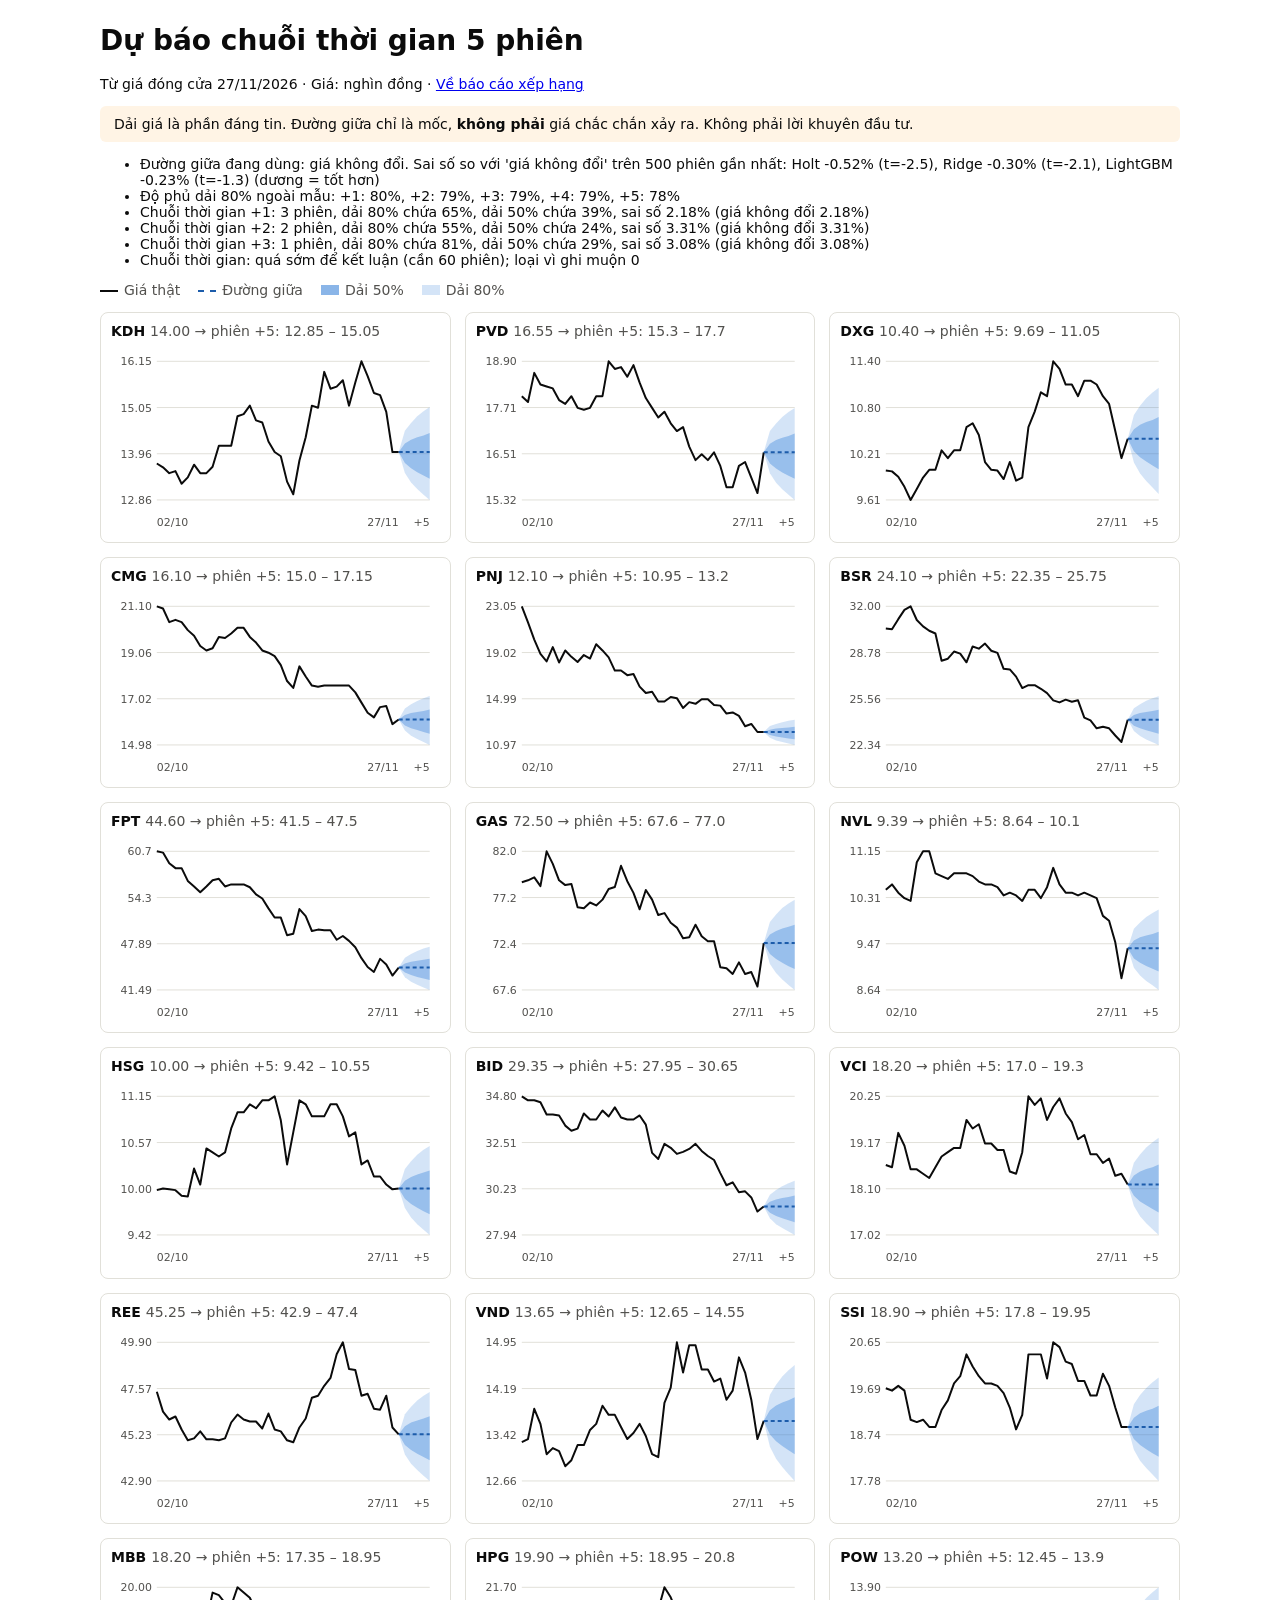
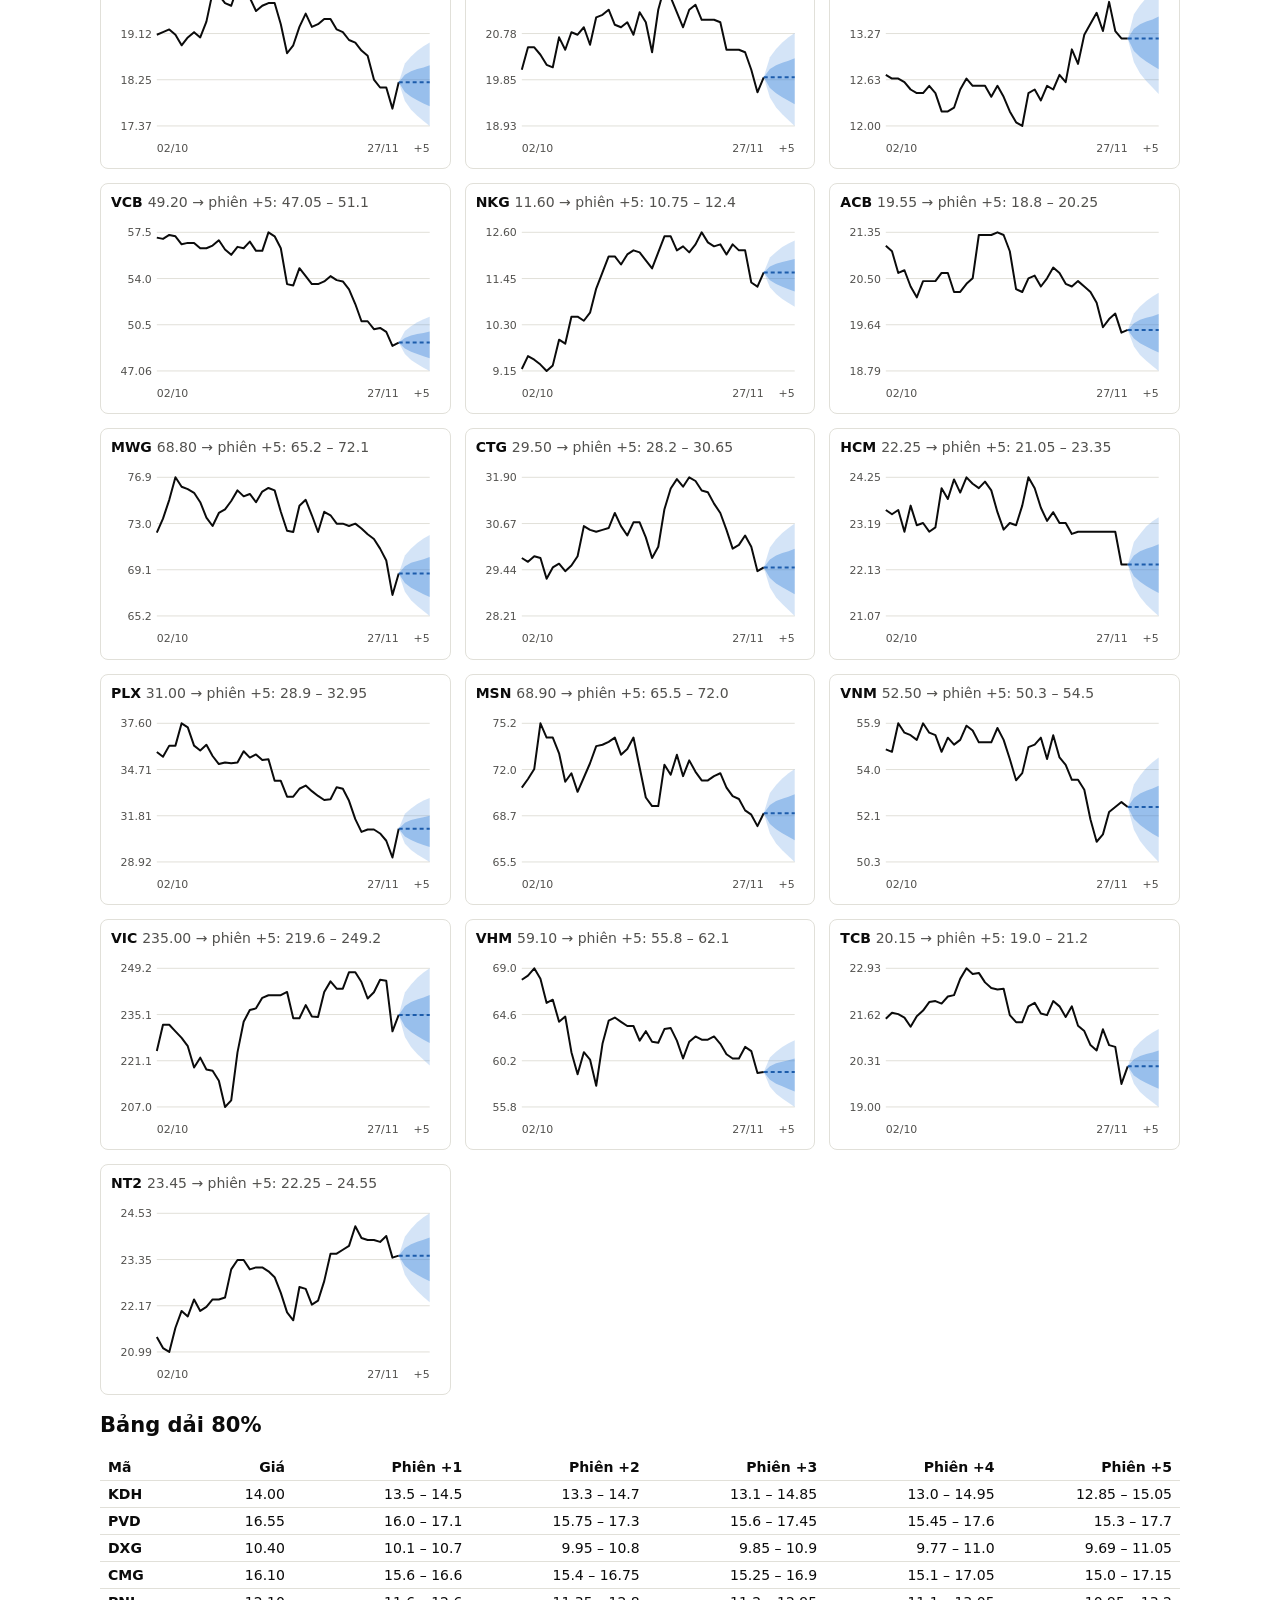
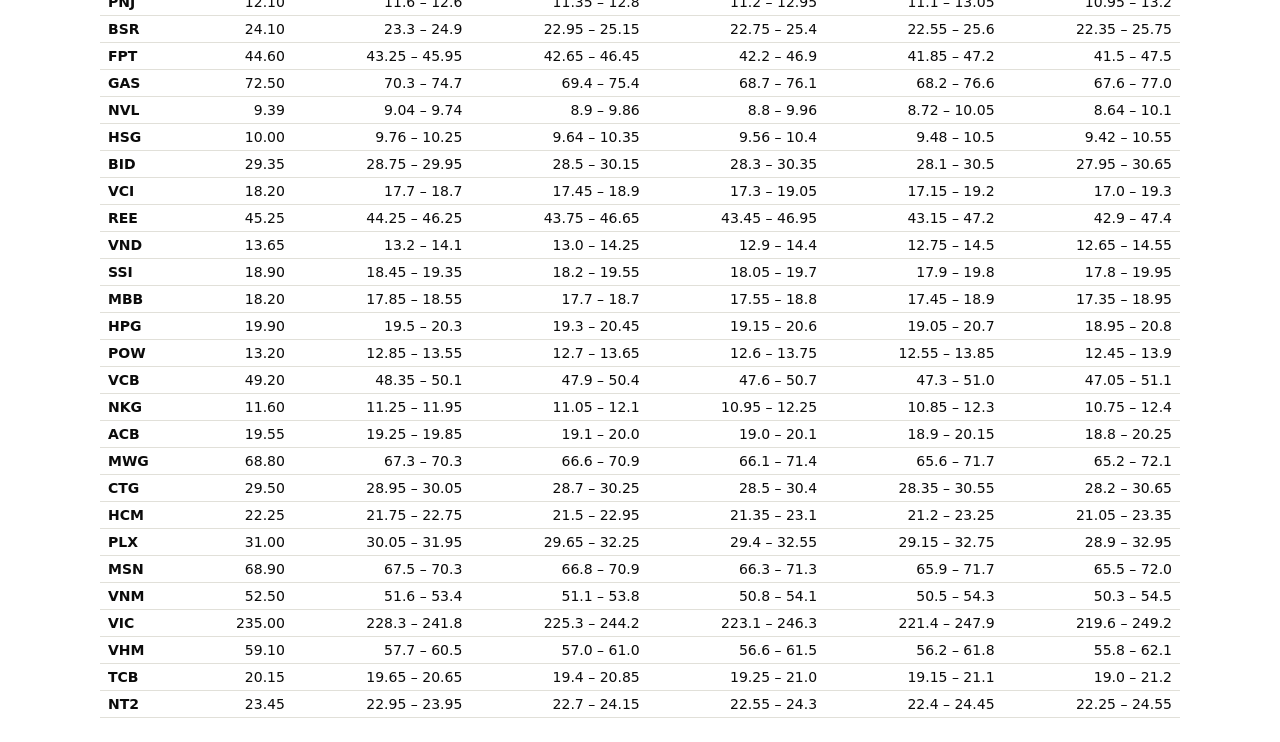
==== commit 79a0d934: "Cập nhật dự báo 2026-11-27 (máy nhà)" ====
--- a/output/forecast.html
+++ b/output/forecast.html
@@ -8,13 +8,13 @@
 .tip{position:absolute;display:none;background:#0b0b0b;color:#fff;font-size:12px;padding:4px 7px;border-radius:4px;pointer-events:none;white-space:nowrap;z-index:2}
 .t{overflow-x:auto}table{border-collapse:collapse;width:100%}td,th{border-bottom:1px solid #e1e0d9;padding:5px 8px;text-align:right;white-space:nowrap}
 td:first-child,th:first-child{text-align:left}.w{background:#fff4e5;padding:10px 14px;border-radius:6px}</style><h1>Dự báo chuỗi thời gian 5 phiên</h1>
-<p>Từ giá đóng cửa 26/11/2026 · Giá: nghìn đồng · <a href=report.html>Về báo cáo xếp hạng</a></p>
+<p>Từ giá đóng cửa 27/11/2026 · Giá: nghìn đồng · <a href=report.html>Về báo cáo xếp hạng</a></p>
 <p class=w>Dải giá là phần đáng tin. Đường giữa chỉ là mốc, <b>không phải</b> giá chắc chắn xảy ra. Không phải lời khuyên đầu tư.</p>
-<ul><li>Đường giữa đang dùng: giá không đổi. Sai số so với &#x27;giá không đổi&#x27; trên 500 phiên gần nhất: Holt -0.53% (t=-2.6), Ridge -0.30% (t=-2.1), LightGBM -0.21% (t=-1.2) (dương = tốt hơn)</li><li>Độ phủ dải 80% ngoài mẫu: +1: 79%, +2: 79%, +3: 79%, +4: 79%, +5: 78%</li><li>Chuỗi thời gian +1: 2 phiên, dải 80% chứa 58%, dải 50% chứa 32%, sai số 2.29% (giá không đổi 2.29%)</li><li>Chuỗi thời gian +2: 1 phiên, dải 80% chứa 35%, dải 50% chứa 13%, sai số 4.26% (giá không đổi 4.26%)</li><li>Chuỗi thời gian: quá sớm để kết luận (cần 60 phiên); loại vì ghi muộn 0</li></ul>
+<ul><li>Đường giữa đang dùng: giá không đổi. Sai số so với &#x27;giá không đổi&#x27; trên 500 phiên gần nhất: Holt -0.52% (t=-2.5), Ridge -0.30% (t=-2.1), LightGBM -0.23% (t=-1.3) (dương = tốt hơn)</li><li>Độ phủ dải 80% ngoài mẫu: +1: 80%, +2: 79%, +3: 79%, +4: 79%, +5: 78%</li><li>Chuỗi thời gian +1: 3 phiên, dải 80% chứa 65%, dải 50% chứa 39%, sai số 2.18% (giá không đổi 2.18%)</li><li>Chuỗi thời gian +2: 2 phiên, dải 80% chứa 55%, dải 50% chứa 24%, sai số 3.31% (giá không đổi 3.31%)</li><li>Chuỗi thời gian +3: 1 phiên, dải 80% chứa 81%, dải 50% chứa 29%, sai số 3.08% (giá không đổi 3.08%)</li><li>Chuỗi thời gian: quá sớm để kết luận (cần 60 phiên); loại vì ghi muộn 0</li></ul>
 <div class=k><span><i style="background:#0b0b0b;height:2px;vertical-align:middle"></i>Giá thật</span>
 <span><i style="border-top:2px dashed #1c5cab;height:0;vertical-align:middle"></i>Đường giữa</span>
 <span><i style="background:#2a78d6;opacity:.55"></i>Dải 50%</span><span><i style="background:#2a78d6;opacity:.2"></i>Dải 80%</span></div>
-<div class=g><figure data-p='[[46.0, &quot;01/10: 13.77&quot;], [52.2, &quot;02/10: 13.73&quot;], [58.5, &quot;05/10: 13.64&quot;], [64.7, &quot;06/10: 13.50&quot;], [70.9, &quot;07/10: 13.55&quot;], [77.1, &quot;08/10: 13.25&quot;], [83.4, &quot;09/10: 13.40&quot;], [89.6, &quot;12/10: 13.70&quot;], [95.8, &quot;13/10: 13.50&quot;], [102.0, &quot;14/10: 13.50&quot;], [108.3, &quot;15/10: 13.65&quot;], [114.5, &quot;16/10: 14.15&quot;], [120.7, &quot;19/10: 14.15&quot;], [127.0, &quot;20/10: 14.15&quot;], [133.2, &quot;21/10: 14.85&quot;], [139.4, &quot;22/10: 14.90&quot;], [145.6, &quot;23/10: 15.10&quot;], [151.9, &quot;26/10: 14.75&quot;], [158.1, &quot;27/10: 14.70&quot;], [164.3, &quot;28/10: 14.25&quot;], [170.5, &quot;29/10: 14.00&quot;], [176.8, &quot;30/10: 13.90&quot;], [183.0, &quot;02/11: 13.30&quot;], [189.2, &quot;03/11: 13.00&quot;], [195.5, &quot;04/11: 13.80&quot;], [201.7, &quot;05/11: 14.35&quot;], [207.9, &quot;06/11: 15.10&quot;], [214.1, &quot;09/11: 15.05&quot;], [220.4, &quot;10/11: 15.90&quot;], [226.6, &quot;11/11: 15.50&quot;], [232.8, &quot;12/11: 15.55&quot;], [239.0, &quot;13/11: 15.70&quot;], [245.3, &quot;16/11: 15.10&quot;], [251.5, &quot;17/11: 15.65&quot;], [257.7, &quot;18/11: 16.15&quot;], [264.0, &quot;19/11: 15.80&quot;], [270.2, &quot;20/11: 15.40&quot;], [276.4, &quot;23/11: 15.35&quot;], [282.6, &quot;25/11: 14.95&quot;], [288.9, &quot;26/11: 14.00&quot;], [295.1, &quot;Phiên +1: 13.45 – 14.55 (80%)&quot;], [301.3, &quot;Phiên +2: 13.2 – 14.75 (80%)&quot;], [307.5, &quot;Phiên +3: 13.05 – 14.95 (80%)&quot;], [313.8, &quot;Phiên +4: 12.9 – 15.05 (80%)&quot;], [320.0, &quot;Phiên +5: 12.8 – 15.15 (80%)&quot;]]'><figcaption>KDH <span>14.00 → phiên +5: 12.8 – 15.15</span></figcaption><svg viewBox='0 0 330 190' role=img aria-label='KDH'><line x1=46 x2=320 y1=157.6 y2=157.6 stroke='#e1e0d9'/><text x=41 y=161.6 text-anchor=end>12.79</text><line x1=46 x2=320 y1=111.2 y2=111.2 stroke='#e1e0d9'/><text x=41 y=115.2 text-anchor=end>13.91</text><line x1=46 x2=320 y1=64.8 y2=64.8 stroke='#e1e0d9'/><text x=41 y=68.8 text-anchor=end>15.03</text><line x1=46 x2=320 y1=18.4 y2=18.4 stroke='#e1e0d9'/><text x=41 y=22.4 text-anchor=end>16.15</text><polygon points='288.9,107.6 295.1,84.2 301.3,76.3 307.5,69.0 313.8,64.2 320.0,60.2 320.0,157.6 313.8,152.5 307.5,147.1 301.3,139.9 295.1,130.6 288.9,107.6' fill='#2a78d6' opacity='.2'/><polygon points='288.9,107.6 295.1,98.2 301.3,94.3 307.5,91.7 313.8,89.9 320.0,87.5 320.0,135.4 313.8,132.4 307.5,129.0 301.3,124.9 295.1,119.8 288.9,107.6' fill='#2a78d6' opacity='.35'/><polyline points='46.0,117.1 52.2,118.8 58.5,122.5 64.7,128.3 70.9,126.2 77.1,138.7 83.4,132.5 89.6,120.0 95.8,128.3 102.0,128.3 108.3,122.1 114.5,101.3 120.7,101.3 127.0,101.3 133.2,72.3 139.4,70.2 145.6,61.9 151.9,76.4 158.1,78.5 164.3,97.2 170.5,107.6 176.8,111.7 183.0,136.6 189.2,149.1 195.5,115.9 201.7,93.0 207.9,61.9 214.1,64.0 220.4,28.7 226.6,45.3 232.8,43.3 239.0,37.0 245.3,61.9 251.5,39.1 257.7,18.4 264.0,32.9 270.2,49.5 276.4,51.6 282.6,68.1 288.9,107.6' fill=none stroke='#0b0b0b' stroke-width=2 stroke-linejoin=round /><polyline points='288.9,107.6 295.1,107.6 301.3,107.6 307.5,107.6 313.8,107.6 320.0,107.6' fill=none stroke='#1c5cab' stroke-width=2 stroke-dasharray='4 3'/><text x=46 y=184>01/10</text><text x=288.9 y=184 text-anchor=end>26/11</text><text x=320 y=184 text-anchor=end>+5</text><line class=x y1=10 y2=166 stroke='#898781' style='display:none'/></svg><div class=tip></div></figure><figure data-p='[[46.0, &quot;01/10: 21.20&quot;], [52.2, &quot;02/10: 21.10&quot;], [58.5, &quot;05/10: 21.00&quot;], [64.7, &quot;06/10: 20.40&quot;], [70.9, &quot;07/10: 20.50&quot;], [77.1, &quot;08/10: 20.40&quot;], [83.4, &quot;09/10: 20.05&quot;], [89.6, &quot;12/10: 19.80&quot;], [95.8, &quot;13/10: 19.35&quot;], [102.0, &quot;14/10: 19.15&quot;], [108.3, &quot;15/10: 19.25&quot;], [114.5, &quot;16/10: 19.75&quot;], [120.7, &quot;19/10: 19.70&quot;], [127.0, &quot;20/10: 19.90&quot;], [133.2, &quot;21/10: 20.15&quot;], [139.4, &quot;22/10: 20.15&quot;], [145.6, &quot;23/10: 19.75&quot;], [151.9, &quot;26/10: 19.50&quot;], [158.1, &quot;27/10: 19.15&quot;], [164.3, &quot;28/10: 19.05&quot;], [170.5, &quot;29/10: 18.90&quot;], [176.8, &quot;30/10: 18.50&quot;], [183.0, &quot;02/11: 17.80&quot;], [189.2, &quot;03/11: 17.50&quot;], [195.5, &quot;04/11: 18.45&quot;], [201.7, &quot;05/11: 18.00&quot;], [207.9, &quot;06/11: 17.60&quot;], [214.1, &quot;09/11: 17.55&quot;], [220.4, &quot;10/11: 17.60&quot;], [226.6, &quot;11/11: 17.60&quot;], [232.8, &quot;12/11: 17.60&quot;], [239.0, &quot;13/11: 17.60&quot;], [245.3, &quot;16/11: 17.60&quot;], [251.5, &quot;17/11: 17.30&quot;], [257.7, &quot;18/11: 16.85&quot;], [264.0, &quot;19/11: 16.40&quot;], [270.2, &quot;20/11: 16.20&quot;], [276.4, &quot;23/11: 16.65&quot;], [282.6, &quot;25/11: 16.70&quot;], [288.9, &quot;26/11: 15.90&quot;], [295.1, &quot;Phiên +1: 15.35 – 16.45 (80%)&quot;], [301.3, &quot;Phiên +2: 15.15 – 16.6 (80%)&quot;], [307.5, &quot;Phiên +3: 15.0 – 16.75 (80%)&quot;], [313.8, &quot;Phiên +4: 14.85 – 16.9 (80%)&quot;], [320.0, &quot;Phiên +5: 14.75 – 17.0 (80%)&quot;]]'><figcaption>CMG <span>15.90 → phiên +5: 14.75 – 17.0</span></figcaption><svg viewBox='0 0 330 190' role=img aria-label='CMG'><line x1=46 x2=320 y1=157.6 y2=157.6 stroke='#e1e0d9'/><text x=41 y=161.6 text-anchor=end>14.74</text><line x1=46 x2=320 y1=111.2 y2=111.2 stroke='#e1e0d9'/><text x=41 y=115.2 text-anchor=end>16.89</text><line x1=46 x2=320 y1=64.8 y2=64.8 stroke='#e1e0d9'/><text x=41 y=68.8 text-anchor=end>19.05</text><line x1=46 x2=320 y1=18.4 y2=18.4 stroke='#e1e0d9'/><text x=41 y=22.4 text-anchor=end>21.20</text><polygon points='288.9,132.6 295.1,121.2 301.3,117.3 307.5,113.9 313.8,111.5 320.0,109.3 320.0,157.6 313.8,154.8 307.5,152.1 301.3,148.7 295.1,144.0 288.9,132.6' fill='#2a78d6' opacity='.2'/><polygon points='288.9,132.6 295.1,128.1 301.3,126.1 307.5,124.9 313.8,124.0 320.0,122.7 320.0,146.5 313.8,144.9 307.5,143.1 301.3,141.2 295.1,138.6 288.9,132.6' fill='#2a78d6' opacity='.35'/><polyline points='46.0,18.4 52.2,20.5 58.5,22.7 64.7,35.6 70.9,33.5 77.1,35.6 83.4,43.2 89.6,48.5 95.8,58.2 102.0,62.6 108.3,60.4 114.5,49.6 120.7,50.7 127.0,46.4 133.2,41.0 139.4,41.0 145.6,49.6 151.9,55.0 158.1,62.6 164.3,64.7 170.5,67.9 176.8,76.6 183.0,91.7 189.2,98.1 195.5,77.7 201.7,87.4 207.9,96.0 214.1,97.1 220.4,96.0 226.6,96.0 232.8,96.0 239.0,96.0 245.3,96.0 251.5,102.4 257.7,112.1 264.0,121.9 270.2,126.2 276.4,116.5 282.6,115.4 288.9,132.6' fill=none stroke='#0b0b0b' stroke-width=2 stroke-linejoin=round /><polyline points='288.9,132.6 295.1,132.6 301.3,132.6 307.5,132.6 313.8,132.6 320.0,132.6' fill=none stroke='#1c5cab' stroke-width=2 stroke-dasharray='4 3'/><text x=46 y=184>01/10</text><text x=288.9 y=184 text-anchor=end>26/11</text><text x=320 y=184 text-anchor=end>+5</text><line class=x y1=10 y2=166 stroke='#898781' style='display:none'/></svg><div class=tip></div></figure><figure data-p='[[46.0, &quot;01/10: 10.20&quot;], [52.2, &quot;02/10: 9.99&quot;], [58.5, &quot;05/10: 9.98&quot;], [64.7, &quot;06/10: 9.91&quot;], [70.9, &quot;07/10: 9.78&quot;], [77.1, &quot;08/10: 9.61&quot;], [83.4, &quot;09/10: 9.75&quot;], [89.6, &quot;12/10: 9.90&quot;], [95.8, &quot;13/10: 10.00&quot;], [102.0, &quot;14/10: 10.00&quot;], [108.3, &quot;15/10: 10.25&quot;], [114.5, &quot;16/10: 10.15&quot;], [120.7, &quot;19/10: 10.25&quot;], [127.0, &quot;20/10: 10.25&quot;], [133.2, &quot;21/10: 10.55&quot;], [139.4, &quot;22/10: 10.60&quot;], [145.6, &quot;23/10: 10.45&quot;], [151.9, &quot;26/10: 10.10&quot;], [158.1, &quot;27/10: 10.00&quot;], [164.3, &quot;28/10: 9.99&quot;], [170.5, &quot;29/10: 9.88&quot;], [176.8, &quot;30/10: 10.10&quot;], [183.0, &quot;02/11: 9.86&quot;], [189.2, &quot;03/11: 9.90&quot;], [195.5, &quot;04/11: 10.55&quot;], [201.7, &quot;05/11: 10.75&quot;], [207.9, &quot;06/11: 11.00&quot;], [214.1, &quot;09/11: 10.95&quot;], [220.4, &quot;10/11: 11.40&quot;], [226.6, &quot;11/11: 11.30&quot;], [232.8, &quot;12/11: 11.10&quot;], [239.0, &quot;13/11: 11.10&quot;], [245.3, &quot;16/11: 10.95&quot;], [251.5, &quot;17/11: 11.15&quot;], [257.7, &quot;18/11: 11.15&quot;], [264.0, &quot;19/11: 11.10&quot;], [270.2, &quot;20/11: 10.95&quot;], [276.4, &quot;23/11: 10.85&quot;], [282.6, &quot;25/11: 10.50&quot;], [288.9, &quot;26/11: 10.15&quot;], [295.1, &quot;Phiên +1: 9.83 – 10.45 (80%)&quot;], [301.3, &quot;Phiên +2: 9.7 – 10.6 (80%)&quot;], [307.5, &quot;Phiên +3: 9.59 – 10.7 (80%)&quot;], [313.8, &quot;Phiên +4: 9.51 – 10.75 (80%)&quot;], [320.0, &quot;Phiên +5: 9.44 – 10.8 (80%)&quot;]]'><figcaption>DXG <span>10.15 → phiên +5: 9.44 – 10.8</span></figcaption><svg viewBox='0 0 330 190' role=img aria-label='DXG'><line x1=46 x2=320 y1=157.6 y2=157.6 stroke='#e1e0d9'/><text x=41 y=161.6 text-anchor=end>9.44</text><line x1=46 x2=320 y1=111.2 y2=111.2 stroke='#e1e0d9'/><text x=41 y=115.2 text-anchor=end>10.09</text><line x1=46 x2=320 y1=64.8 y2=64.8 stroke='#e1e0d9'/><text x=41 y=68.8 text-anchor=end>10.75</text><line x1=46 x2=320 y1=18.4 y2=18.4 stroke='#e1e0d9'/><text x=41 y=22.4 text-anchor=end>11.40</text><polygon points='288.9,107.0 295.1,84.4 301.3,76.2 307.5,69.1 313.8,64.1 320.0,59.8 320.0,157.6 313.8,152.0 307.5,146.4 301.3,139.2 295.1,129.4 288.9,107.0' fill='#2a78d6' opacity='.2'/><polygon points='288.9,107.0 295.1,97.9 301.3,93.9 307.5,91.3 313.8,89.4 320.0,86.9 320.0,135.1 313.8,131.8 307.5,128.2 301.3,124.1 295.1,118.8 288.9,107.0' fill='#2a78d6' opacity='.35'/><polyline points='46.0,103.4 52.2,118.3 58.5,119.0 64.7,124.0 70.9,133.2 77.1,145.2 83.4,135.3 89.6,124.7 95.8,117.6 102.0,117.6 108.3,99.9 114.5,107.0 120.7,99.9 127.0,99.9 133.2,78.6 139.4,75.1 145.6,85.7 151.9,110.5 158.1,117.6 164.3,118.3 170.5,126.1 176.8,110.5 183.0,127.5 189.2,124.7 195.5,78.6 201.7,64.4 207.9,46.7 214.1,50.3 220.4,18.4 226.6,25.4 232.8,39.6 239.0,39.6 245.3,50.3 251.5,36.1 257.7,36.1 264.0,39.6 270.2,50.3 276.4,57.3 282.6,82.2 288.9,107.0' fill=none stroke='#0b0b0b' stroke-width=2 stroke-linejoin=round /><polyline points='288.9,107.0 295.1,107.0 301.3,107.0 307.5,107.0 313.8,107.0 320.0,107.0' fill=none stroke='#1c5cab' stroke-width=2 stroke-dasharray='4 3'/><text x=46 y=184>01/10</text><text x=288.9 y=184 text-anchor=end>26/11</text><text x=320 y=184 text-anchor=end>+5</text><line class=x y1=10 y2=166 stroke='#898781' style='display:none'/></svg><div class=tip></div></figure><figure data-p='[[46.0, &quot;01/10: 61.29&quot;], [52.2, &quot;02/10: 60.70&quot;], [58.5, &quot;05/10: 60.51&quot;], [64.7, &quot;06/10: 59.04&quot;], [70.9, &quot;07/10: 58.36&quot;], [77.1, &quot;08/10: 58.36&quot;], [83.4, &quot;09/10: 56.60&quot;], [89.6, &quot;12/10: 55.82&quot;], [95.8, &quot;13/10: 55.03&quot;], [102.0, &quot;14/10: 55.82&quot;], [108.3, &quot;15/10: 56.70&quot;], [114.5, &quot;16/10: 56.89&quot;], [120.7, &quot;19/10: 55.82&quot;], [127.0, &quot;20/10: 56.11&quot;], [133.2, &quot;21/10: 56.11&quot;], [139.4, &quot;22/10: 56.11&quot;], [145.6, &quot;23/10: 55.72&quot;], [151.9, &quot;26/10: 54.74&quot;], [158.1, &quot;27/10: 54.16&quot;], [164.3, &quot;28/10: 52.79&quot;], [170.5, &quot;29/10: 51.52&quot;], [176.8, &quot;30/10: 51.52&quot;], [183.0, &quot;02/11: 49.07&quot;], [189.2, &quot;03/11: 49.27&quot;], [195.5, &quot;04/11: 52.69&quot;], [201.7, &quot;05/11: 51.71&quot;], [207.9, &quot;06/11: 49.66&quot;], [214.1, &quot;09/11: 49.85&quot;], [220.4, &quot;10/11: 49.76&quot;], [226.6, &quot;11/11: 49.76&quot;], [232.8, &quot;12/11: 48.44&quot;], [239.0, &quot;13/11: 48.97&quot;], [245.3, &quot;16/11: 48.29&quot;], [251.5, &quot;17/11: 47.41&quot;], [257.7, &quot;18/11: 45.89&quot;], [264.0, &quot;19/11: 44.67&quot;], [270.2, &quot;20/11: 43.99&quot;], [276.4, &quot;23/11: 45.80&quot;], [282.6, &quot;25/11: 45.02&quot;], [288.9, &quot;26/11: 43.50&quot;], [295.1, &quot;Phiên +1: 42.05 – 44.95 (80%)&quot;], [301.3, &quot;Phiên +2: 41.45 – 45.45 (80%)&quot;], [307.5, &quot;Phiên +3: 41.0 – 45.9 (80%)&quot;], [313.8, &quot;Phiên +4: 40.65 – 46.2 (80%)&quot;], [320.0, &quot;Phiên +5: 40.3 – 46.5 (80%)&quot;]]'><figcaption>FPT <span>43.50 → phiên +5: 40.3 – 46.5</span></figcaption><svg viewBox='0 0 330 190' role=img aria-label='FPT'><line x1=46 x2=320 y1=157.6 y2=157.6 stroke='#e1e0d9'/><text x=41 y=161.6 text-anchor=end>40.31</text><line x1=46 x2=320 y1=111.2 y2=111.2 stroke='#e1e0d9'/><text x=41 y=115.2 text-anchor=end>47.30</text><line x1=46 x2=320 y1=64.8 y2=64.8 stroke='#e1e0d9'/><text x=41 y=68.8 text-anchor=end>54.3</text><line x1=46 x2=320 y1=18.4 y2=18.4 stroke='#e1e0d9'/><text x=41 y=22.4 text-anchor=end>61.3</text><polygon points='288.9,136.5 295.1,126.9 301.3,123.5 307.5,120.5 313.8,118.5 320.0,116.7 320.0,157.6 313.8,155.3 307.5,153.0 301.3,150.0 295.1,146.0 288.9,136.5' fill='#2a78d6' opacity='.2'/><polygon points='288.9,136.5 295.1,132.6 301.3,130.9 307.5,129.9 313.8,129.1 320.0,128.1 320.0,148.2 313.8,146.9 307.5,145.4 301.3,143.7 295.1,141.5 288.9,136.5' fill='#2a78d6' opacity='.35'/><polyline points='46.0,18.4 52.2,22.3 58.5,23.5 64.7,33.3 70.9,37.8 77.1,37.8 83.4,49.5 89.6,54.7 95.8,59.9 102.0,54.7 108.3,48.8 114.5,47.6 120.7,54.7 127.0,52.7 133.2,52.7 139.4,52.7 145.6,55.3 151.9,61.8 158.1,65.7 164.3,74.8 170.5,83.2 176.8,83.2 183.0,99.5 189.2,98.2 195.5,75.5 201.7,82.0 207.9,95.6 214.1,94.3 220.4,94.9 226.6,94.9 232.8,103.7 239.0,100.2 245.3,104.7 251.5,110.5 257.7,120.6 264.0,128.7 270.2,133.2 276.4,121.2 282.6,126.4 288.9,136.5' fill=none stroke='#0b0b0b' stroke-width=2 stroke-linejoin=round /><polyline points='288.9,136.5 295.1,136.5 301.3,136.5 307.5,136.5 313.8,136.5 320.0,136.5' fill=none stroke='#1c5cab' stroke-width=2 stroke-dasharray='4 3'/><text x=46 y=184>01/10</text><text x=288.9 y=184 text-anchor=end>26/11</text><text x=320 y=184 text-anchor=end>+5</text><line class=x y1=10 y2=166 stroke='#898781' style='display:none'/></svg><div class=tip></div></figure><figure data-p='[[46.0, &quot;01/10: 10.40&quot;], [52.2, &quot;02/10: 10.45&quot;], [58.5, &quot;05/10: 10.55&quot;], [64.7, &quot;06/10: 10.40&quot;], [70.9, &quot;07/10: 10.30&quot;], [77.1, &quot;08/10: 10.25&quot;], [83.4, &quot;09/10: 10.95&quot;], [89.6, &quot;12/10: 11.15&quot;], [95.8, &quot;13/10: 11.15&quot;], [102.0, &quot;14/10: 10.75&quot;], [108.3, &quot;15/10: 10.70&quot;], [114.5, &quot;16/10: 10.65&quot;], [120.7, &quot;19/10: 10.75&quot;], [127.0, &quot;20/10: 10.75&quot;], [133.2, &quot;21/10: 10.75&quot;], [139.4, &quot;22/10: 10.70&quot;], [145.6, &quot;23/10: 10.60&quot;], [151.9, &quot;26/10: 10.55&quot;], [158.1, &quot;27/10: 10.55&quot;], [164.3, &quot;28/10: 10.50&quot;], [170.5, &quot;29/10: 10.35&quot;], [176.8, &quot;30/10: 10.40&quot;], [183.0, &quot;02/11: 10.35&quot;], [189.2, &quot;03/11: 10.25&quot;], [195.5, &quot;04/11: 10.45&quot;], [201.7, &quot;05/11: 10.45&quot;], [207.9, &quot;06/11: 10.30&quot;], [214.1, &quot;09/11: 10.50&quot;], [220.4, &quot;10/11: 10.85&quot;], [226.6, &quot;11/11: 10.55&quot;], [232.8, &quot;12/11: 10.40&quot;], [239.0, &quot;13/11: 10.40&quot;], [245.3, &quot;16/11: 10.35&quot;], [251.5, &quot;17/11: 10.40&quot;], [257.7, &quot;18/11: 10.35&quot;], [264.0, &quot;19/11: 10.30&quot;], [270.2, &quot;20/11: 9.98&quot;], [276.4, &quot;23/11: 9.89&quot;], [282.6, &quot;25/11: 9.50&quot;], [288.9, &quot;26/11: 8.85&quot;], [295.1, &quot;Phiên +1: 8.54 – 9.16 (80%)&quot;], [301.3, &quot;Phiên +2: 8.41 – 9.27 (80%)&quot;], [307.5, &quot;Phiên +3: 8.32 – 9.36 (80%)&quot;], [313.8, &quot;Phiên +4: 8.25 – 9.42 (80%)&quot;], [320.0, &quot;Phiên +5: 8.18 – 9.48 (80%)&quot;]]'><figcaption>NVL <span>8.85 → phiên +5: 8.18 – 9.48</span></figcaption><svg viewBox='0 0 330 190' role=img aria-label='NVL'><line x1=46 x2=320 y1=157.6 y2=157.6 stroke='#e1e0d9'/><text x=41 y=161.6 text-anchor=end>8.18</text><line x1=46 x2=320 y1=111.2 y2=111.2 stroke='#e1e0d9'/><text x=41 y=115.2 text-anchor=end>9.17</text><line x1=46 x2=320 y1=64.8 y2=64.8 stroke='#e1e0d9'/><text x=41 y=68.8 text-anchor=end>10.16</text><line x1=46 x2=320 y1=18.4 y2=18.4 stroke='#e1e0d9'/><text x=41 y=22.4 text-anchor=end>11.15</text><polygon points='288.9,126.2 295.1,111.5 301.3,106.6 307.5,102.3 313.8,99.4 320.0,96.8 320.0,157.6 313.8,154.2 307.5,150.9 301.3,146.6 295.1,140.8 288.9,126.2' fill='#2a78d6' opacity='.2'/><polygon points='288.9,126.2 295.1,120.3 301.3,117.9 307.5,116.4 313.8,115.3 320.0,113.7 320.0,143.7 313.8,141.7 307.5,139.5 301.3,137.1 295.1,133.9 288.9,126.2' fill='#2a78d6' opacity='.35'/><polyline points='46.0,53.5 52.2,51.2 58.5,46.5 64.7,53.5 70.9,58.2 77.1,60.6 83.4,27.7 89.6,18.4 95.8,18.4 102.0,37.1 108.3,39.5 114.5,41.8 120.7,37.1 127.0,37.1 133.2,37.1 139.4,39.5 145.6,44.1 151.9,46.5 158.1,46.5 164.3,48.8 170.5,55.9 176.8,53.5 183.0,55.9 189.2,60.6 195.5,51.2 201.7,51.2 207.9,58.2 214.1,48.8 220.4,32.4 226.6,46.5 232.8,53.5 239.0,53.5 245.3,55.9 251.5,53.5 257.7,55.9 264.0,58.2 270.2,73.2 276.4,77.4 282.6,95.7 288.9,126.2' fill=none stroke='#0b0b0b' stroke-width=2 stroke-linejoin=round /><polyline points='288.9,126.2 295.1,126.2 301.3,126.2 307.5,126.2 313.8,126.2 320.0,126.2' fill=none stroke='#1c5cab' stroke-width=2 stroke-dasharray='4 3'/><text x=46 y=184>01/10</text><text x=288.9 y=184 text-anchor=end>26/11</text><text x=320 y=184 text-anchor=end>+5</text><line class=x y1=10 y2=166 stroke='#898781' style='display:none'/></svg><div class=tip></div></figure><figure data-p='[[46.0, &quot;01/10: 31.35&quot;], [52.2, &quot;02/10: 30.45&quot;], [58.5, &quot;05/10: 30.40&quot;], [64.7, &quot;06/10: 31.10&quot;], [70.9, &quot;07/10: 31.75&quot;], [77.1, &quot;08/10: 32.00&quot;], [83.4, &quot;09/10: 31.05&quot;], [89.6, &quot;12/10: 30.60&quot;], [95.8, &quot;13/10: 30.30&quot;], [102.0, &quot;14/10: 30.10&quot;], [108.3, &quot;15/10: 28.20&quot;], [114.5, &quot;16/10: 28.35&quot;], [120.7, &quot;19/10: 28.85&quot;], [127.0, &quot;20/10: 28.70&quot;], [133.2, &quot;21/10: 28.10&quot;], [139.4, &quot;22/10: 29.20&quot;], [145.6, &quot;23/10: 29.05&quot;], [151.9, &quot;26/10: 29.40&quot;], [158.1, &quot;27/10: 28.90&quot;], [164.3, &quot;28/10: 28.75&quot;], [170.5, &quot;29/10: 27.65&quot;], [176.8, &quot;30/10: 27.60&quot;], [183.0, &quot;02/11: 27.10&quot;], [189.2, &quot;03/11: 26.30&quot;], [195.5, &quot;04/11: 26.50&quot;], [201.7, &quot;05/11: 26.50&quot;], [207.9, &quot;06/11: 26.25&quot;], [214.1, &quot;09/11: 25.95&quot;], [220.4, &quot;10/11: 25.45&quot;], [226.6, &quot;11/11: 25.30&quot;], [232.8, &quot;12/11: 25.50&quot;], [239.0, &quot;13/11: 25.35&quot;], [245.3, &quot;16/11: 25.45&quot;], [251.5, &quot;17/11: 24.25&quot;], [257.7, &quot;18/11: 24.05&quot;], [264.0, &quot;19/11: 23.50&quot;], [270.2, &quot;20/11: 23.60&quot;], [276.4, &quot;23/11: 23.50&quot;], [282.6, &quot;25/11: 23.00&quot;], [288.9, &quot;26/11: 22.55&quot;], [295.1, &quot;Phiên +1: 21.9 – 23.2 (80%)&quot;], [301.3, &quot;Phiên +2: 21.6 – 23.45 (80%)&quot;], [307.5, &quot;Phiên +3: 21.4 – 23.65 (80%)&quot;], [313.8, &quot;Phiên +4: 21.25 – 23.8 (80%)&quot;], [320.0, &quot;Phiên +5: 21.1 – 23.9 (80%)&quot;]]'><figcaption>BSR <span>22.55 → phiên +5: 21.1 – 23.9</span></figcaption><svg viewBox='0 0 330 190' role=img aria-label='BSR'><line x1=46 x2=320 y1=157.6 y2=157.6 stroke='#e1e0d9'/><text x=41 y=161.6 text-anchor=end>21.08</text><line x1=46 x2=320 y1=111.2 y2=111.2 stroke='#e1e0d9'/><text x=41 y=115.2 text-anchor=end>24.72</text><line x1=46 x2=320 y1=64.8 y2=64.8 stroke='#e1e0d9'/><text x=41 y=68.8 text-anchor=end>28.36</text><line x1=46 x2=320 y1=18.4 y2=18.4 stroke='#e1e0d9'/><text x=41 y=22.4 text-anchor=end>32.00</text><polygon points='288.9,138.9 295.1,130.6 301.3,127.6 307.5,125.0 313.8,123.2 320.0,121.5 320.0,157.6 313.8,155.5 307.5,153.4 301.3,150.8 295.1,147.2 288.9,138.9' fill='#2a78d6' opacity='.2'/><polygon points='288.9,138.9 295.1,135.6 301.3,134.1 307.5,133.1 313.8,132.5 320.0,131.5 320.0,149.3 313.8,148.0 307.5,146.7 301.3,145.2 295.1,143.3 288.9,138.9' fill='#2a78d6' opacity='.35'/><polyline points='46.0,26.6 52.2,38.1 58.5,38.8 64.7,29.8 70.9,21.5 77.1,18.4 83.4,30.5 89.6,36.2 95.8,40.0 102.0,42.6 108.3,66.8 114.5,64.9 120.7,58.5 127.0,60.4 133.2,68.1 139.4,54.1 145.6,56.0 151.9,51.5 158.1,57.9 164.3,59.8 170.5,73.8 176.8,74.5 183.0,80.9 189.2,91.1 195.5,88.5 201.7,88.5 207.9,91.7 214.1,95.5 220.4,101.9 226.6,103.8 232.8,101.3 239.0,103.2 245.3,101.9 251.5,117.2 257.7,119.8 264.0,126.8 270.2,125.5 276.4,126.8 282.6,133.2 288.9,138.9' fill=none stroke='#0b0b0b' stroke-width=2 stroke-linejoin=round /><polyline points='288.9,138.9 295.1,138.9 301.3,138.9 307.5,138.9 313.8,138.9 320.0,138.9' fill=none stroke='#1c5cab' stroke-width=2 stroke-dasharray='4 3'/><text x=46 y=184>01/10</text><text x=288.9 y=184 text-anchor=end>26/11</text><text x=320 y=184 text-anchor=end>+5</text><line class=x y1=10 y2=166 stroke='#898781' style='display:none'/></svg><div class=tip></div></figure><figure data-p='[[46.0, &quot;01/10: 13.70&quot;], [52.2, &quot;02/10: 13.30&quot;], [58.5, &quot;05/10: 13.35&quot;], [64.7, &quot;06/10: 13.85&quot;], [70.9, &quot;07/10: 13.60&quot;], [77.1, &quot;08/10: 13.10&quot;], [83.4, &quot;09/10: 13.20&quot;], [89.6, &quot;12/10: 13.15&quot;], [95.8, &quot;13/10: 12.90&quot;], [102.0, &quot;14/10: 13.00&quot;], [108.3, &quot;15/10: 13.25&quot;], [114.5, &quot;16/10: 13.25&quot;], [120.7, &quot;19/10: 13.50&quot;], [127.0, &quot;20/10: 13.60&quot;], [133.2, &quot;21/10: 13.90&quot;], [139.4, &quot;22/10: 13.75&quot;], [145.6, &quot;23/10: 13.75&quot;], [151.9, &quot;26/10: 13.55&quot;], [158.1, &quot;27/10: 13.35&quot;], [164.3, &quot;28/10: 13.45&quot;], [170.5, &quot;29/10: 13.60&quot;], [176.8, &quot;30/10: 13.40&quot;], [183.0, &quot;02/11: 13.10&quot;], [189.2, &quot;03/11: 13.05&quot;], [195.5, &quot;04/11: 13.95&quot;], [201.7, &quot;05/11: 14.20&quot;], [207.9, &quot;06/11: 14.95&quot;], [214.1, &quot;09/11: 14.45&quot;], [220.4, &quot;10/11: 14.90&quot;], [226.6, &quot;11/11: 14.90&quot;], [232.8, &quot;12/11: 14.50&quot;], [239.0, &quot;13/11: 14.50&quot;], [245.3, &quot;16/11: 14.30&quot;], [251.5, &quot;17/11: 14.35&quot;], [257.7, &quot;18/11: 14.00&quot;], [264.0, &quot;19/11: 14.15&quot;], [270.2, &quot;20/11: 14.70&quot;], [276.4, &quot;23/11: 14.45&quot;], [282.6, &quot;25/11: 14.00&quot;], [288.9, &quot;26/11: 13.35&quot;], [295.1, &quot;Phiên +1: 12.9 – 13.85 (80%)&quot;], [301.3, &quot;Phiên +2: 12.7 – 14.0 (80%)&quot;], [307.5, &quot;Phiên +3: 12.55 – 14.15 (80%)&quot;], [313.8, &quot;Phiên +4: 12.4 – 14.25 (80%)&quot;], [320.0, &quot;Phiên +5: 12.3 – 14.35 (80%)&quot;]]'><figcaption>VND <span>13.35 → phiên +5: 12.3 – 14.35</span></figcaption><svg viewBox='0 0 330 190' role=img aria-label='VND'><line x1=46 x2=320 y1=157.6 y2=157.6 stroke='#e1e0d9'/><text x=41 y=161.6 text-anchor=end>12.31</text><line x1=46 x2=320 y1=111.2 y2=111.2 stroke='#e1e0d9'/><text x=41 y=115.2 text-anchor=end>13.19</text><line x1=46 x2=320 y1=64.8 y2=64.8 stroke='#e1e0d9'/><text x=41 y=68.8 text-anchor=end>14.07</text><line x1=46 x2=320 y1=18.4 y2=18.4 stroke='#e1e0d9'/><text x=41 y=22.4 text-anchor=end>14.95</text><polygon points='288.9,102.8 295.1,77.6 301.3,68.9 307.5,61.2 313.8,55.9 320.0,51.3 320.0,157.6 313.8,151.7 307.5,145.7 301.3,138.0 295.1,127.6 288.9,102.8' fill='#2a78d6' opacity='.2'/><polygon points='288.9,102.8 295.1,92.7 301.3,88.4 307.5,85.6 313.8,83.6 320.0,80.9 320.0,133.3 313.8,129.8 307.5,125.9 301.3,121.6 295.1,116.0 288.9,102.8' fill='#2a78d6' opacity='.35'/><polyline points='46.0,84.3 52.2,105.4 58.5,102.8 64.7,76.4 70.9,89.6 77.1,116.0 83.4,110.7 89.6,113.3 95.8,126.5 102.0,121.2 108.3,108.0 114.5,108.0 120.7,94.9 127.0,89.6 133.2,73.8 139.4,81.7 145.6,81.7 151.9,92.2 158.1,102.8 164.3,97.5 170.5,89.6 176.8,100.1 183.0,116.0 189.2,118.6 195.5,71.1 201.7,57.9 207.9,18.4 214.1,44.7 220.4,21.0 226.6,21.0 232.8,42.1 239.0,42.1 245.3,52.6 251.5,50.0 257.7,68.5 264.0,60.6 270.2,31.5 276.4,44.7 282.6,68.5 288.9,102.8' fill=none stroke='#0b0b0b' stroke-width=2 stroke-linejoin=round /><polyline points='288.9,102.8 295.1,102.8 301.3,102.8 307.5,102.8 313.8,102.8 320.0,102.8' fill=none stroke='#1c5cab' stroke-width=2 stroke-dasharray='4 3'/><text x=46 y=184>01/10</text><text x=288.9 y=184 text-anchor=end>26/11</text><text x=320 y=184 text-anchor=end>+5</text><line class=x y1=10 y2=166 stroke='#898781' style='display:none'/></svg><div class=tip></div></figure><figure data-p='[[46.0, &quot;01/10: 47.90&quot;], [52.2, &quot;02/10: 47.40&quot;], [58.5, &quot;05/10: 46.40&quot;], [64.7, &quot;06/10: 46.00&quot;], [70.9, &quot;07/10: 46.15&quot;], [77.1, &quot;08/10: 45.50&quot;], [83.4, &quot;09/10: 44.95&quot;], [89.6, &quot;12/10: 45.05&quot;], [95.8, &quot;13/10: 45.40&quot;], [102.0, &quot;14/10: 45.00&quot;], [108.3, &quot;15/10: 45.00&quot;], [114.5, &quot;16/10: 44.95&quot;], [120.7, &quot;19/10: 45.05&quot;], [127.0, &quot;20/10: 45.85&quot;], [133.2, &quot;21/10: 46.25&quot;], [139.4, &quot;22/10: 46.00&quot;], [145.6, &quot;23/10: 45.90&quot;], [151.9, &quot;26/10: 45.90&quot;], [158.1, &quot;27/10: 45.55&quot;], [164.3, &quot;28/10: 46.30&quot;], [170.5, &quot;29/10: 45.50&quot;], [176.8, &quot;30/10: 45.40&quot;], [183.0, &quot;02/11: 44.95&quot;], [189.2, &quot;03/11: 44.85&quot;], [195.5, &quot;04/11: 45.60&quot;], [201.7, &quot;05/11: 46.05&quot;], [207.9, &quot;06/11: 47.10&quot;], [214.1, &quot;09/11: 47.20&quot;], [220.4, &quot;10/11: 47.70&quot;], [226.6, &quot;11/11: 48.10&quot;], [232.8, &quot;12/11: 49.30&quot;], [239.0, &quot;13/11: 49.90&quot;], [245.3, &quot;16/11: 48.55&quot;], [251.5, &quot;17/11: 48.50&quot;], [257.7, &quot;18/11: 47.20&quot;], [264.0, &quot;19/11: 47.30&quot;], [270.2, &quot;20/11: 46.55&quot;], [276.4, &quot;23/11: 46.50&quot;], [282.6, &quot;25/11: 47.20&quot;], [288.9, &quot;26/11: 45.60&quot;], [295.1, &quot;Phiên +1: 44.45 – 46.75 (80%)&quot;], [301.3, &quot;Phiên +2: 44.0 – 47.15 (80%)&quot;], [307.5, &quot;Phiên +3: 43.65 – 47.45 (80%)&quot;], [313.8, &quot;Phiên +4: 43.35 – 47.7 (80%)&quot;], [320.0, &quot;Phiên +5: 43.1 – 47.9 (80%)&quot;]]'><figcaption>REE <span>45.60 → phiên +5: 43.1 – 47.9</span></figcaption><svg viewBox='0 0 330 190' role=img aria-label='REE'><line x1=46 x2=320 y1=